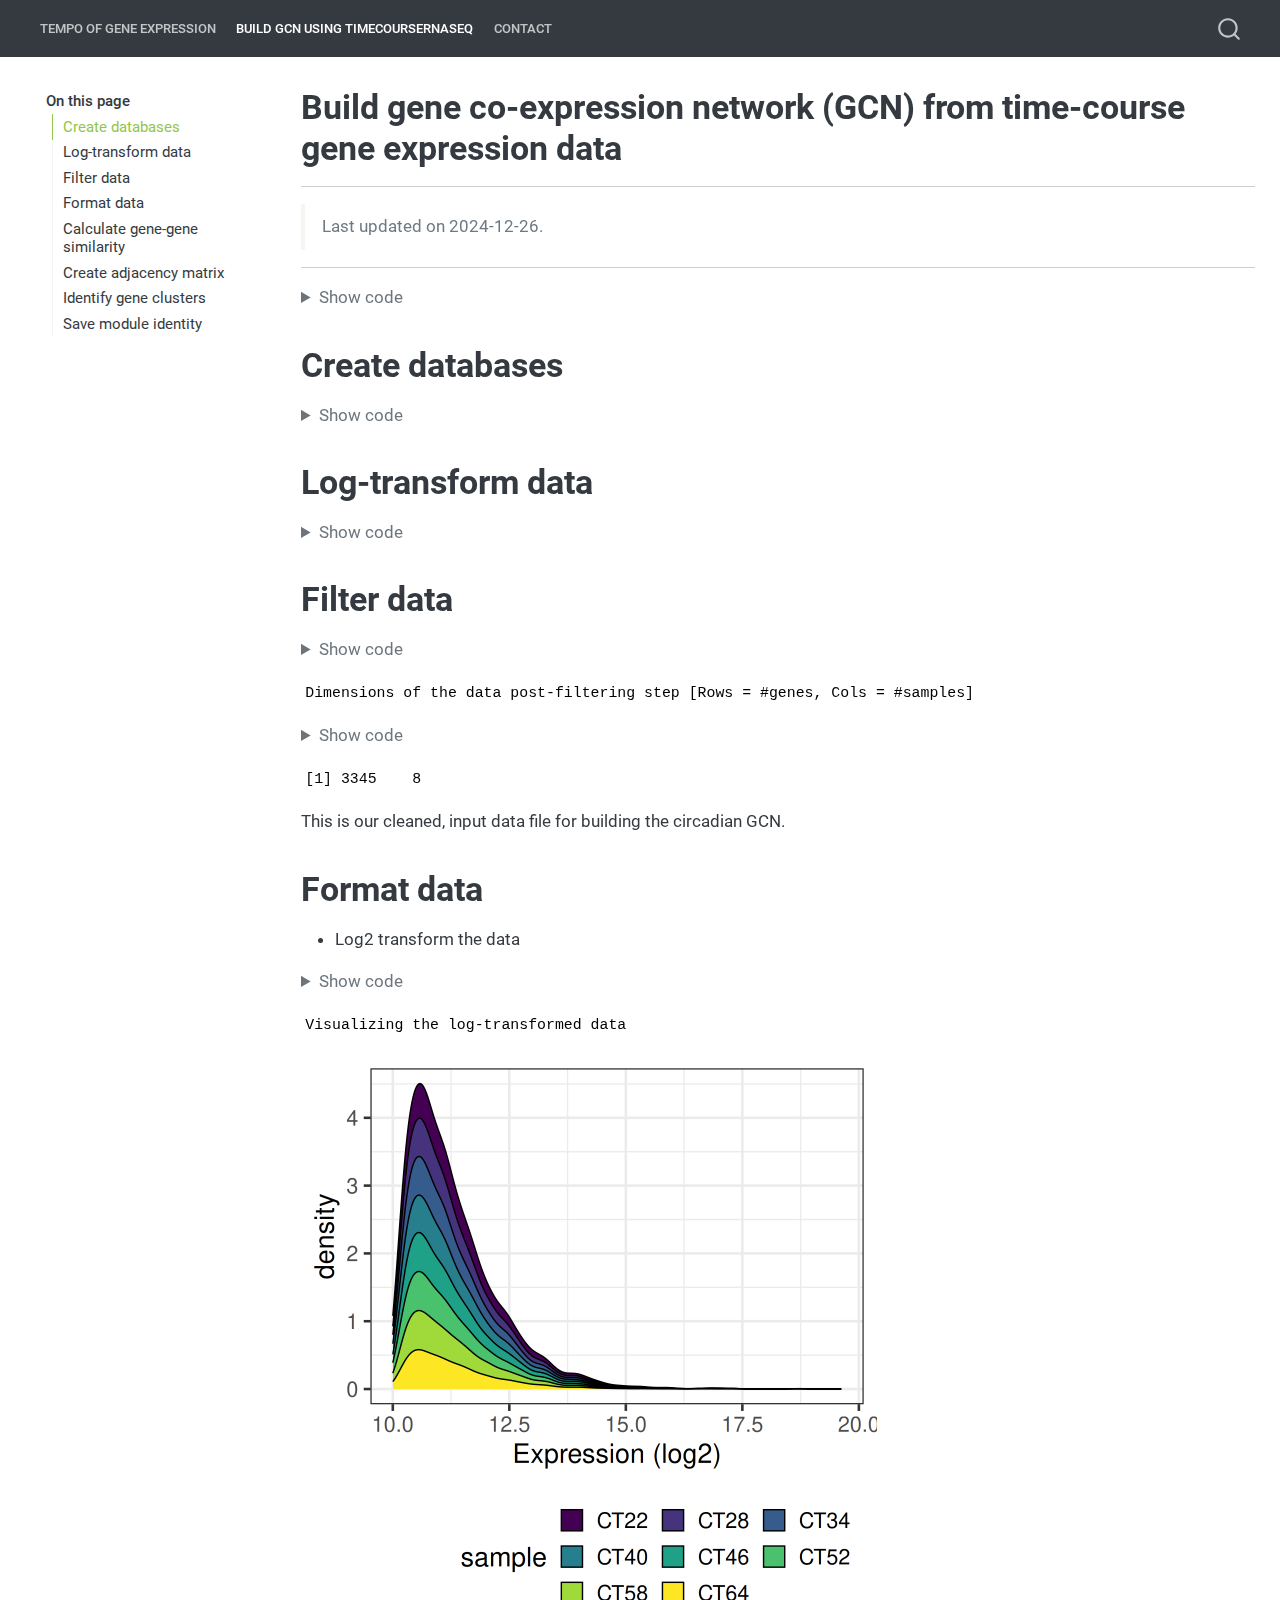
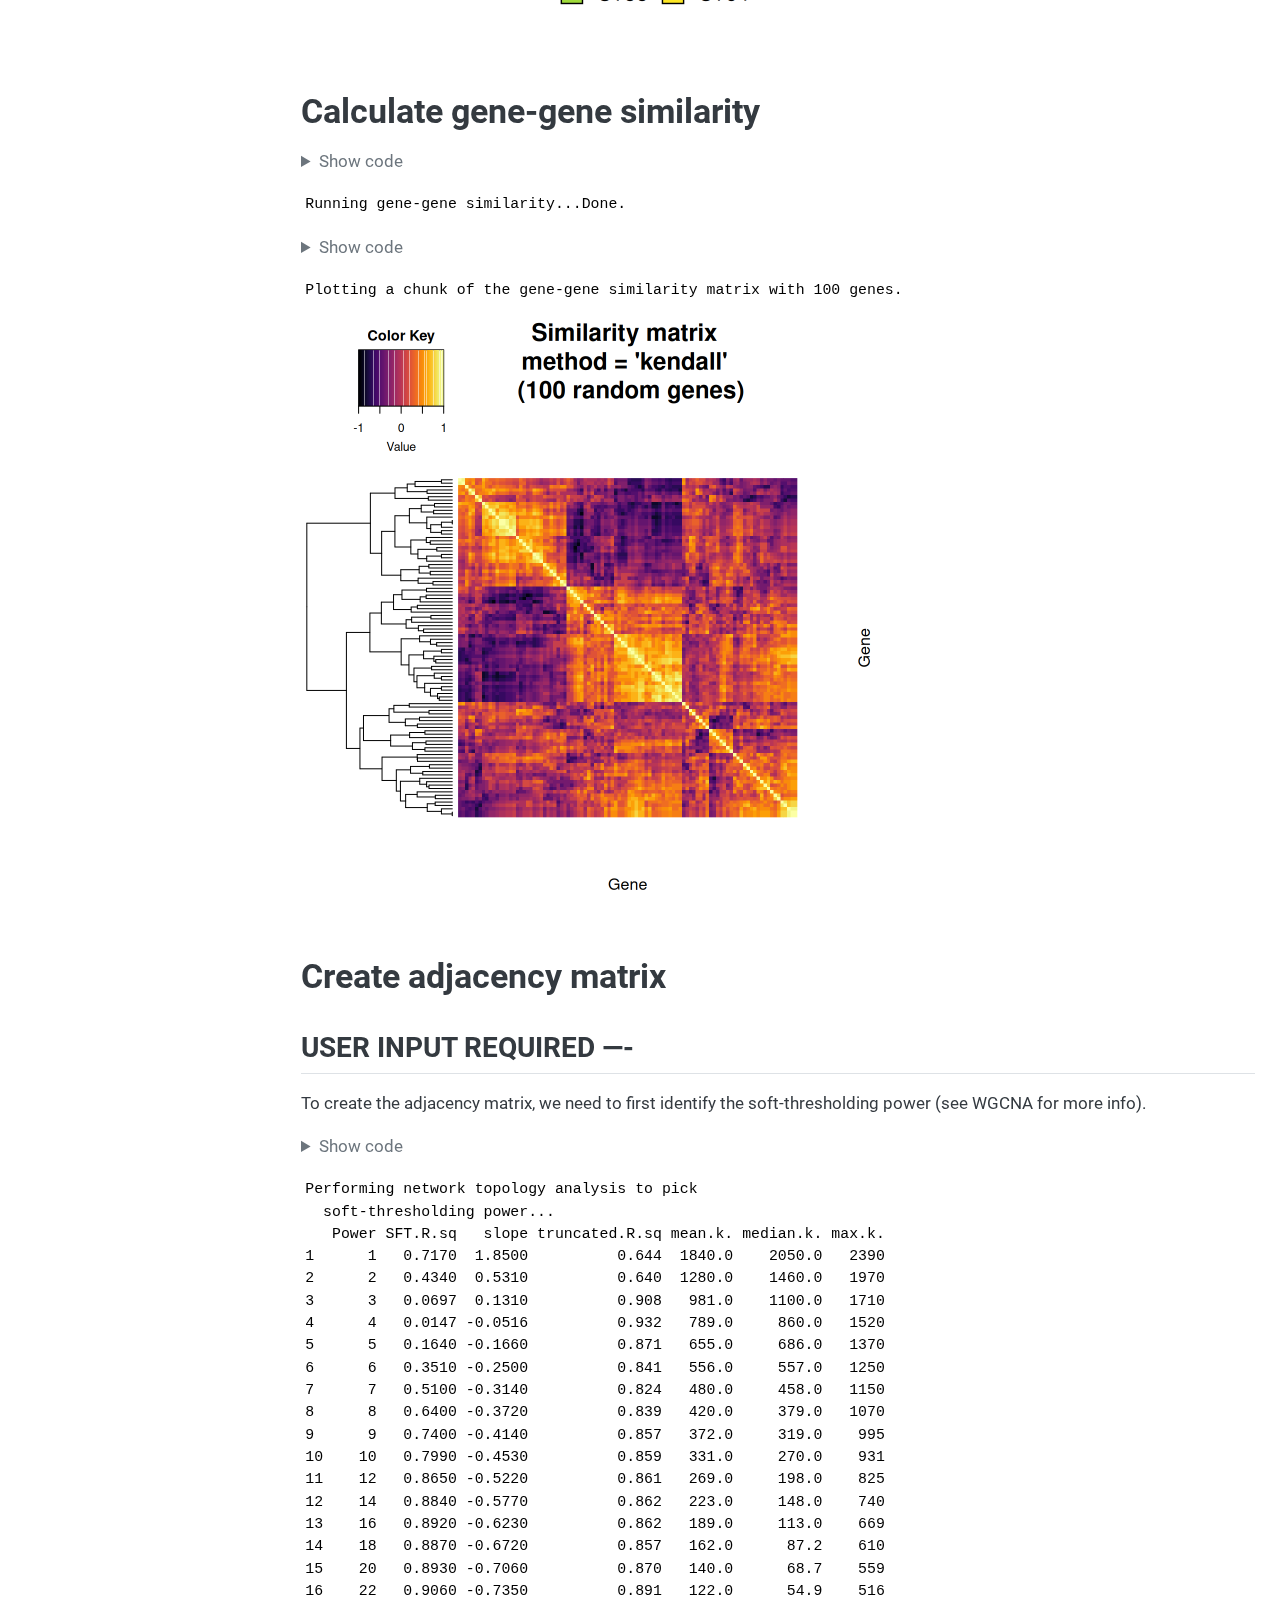
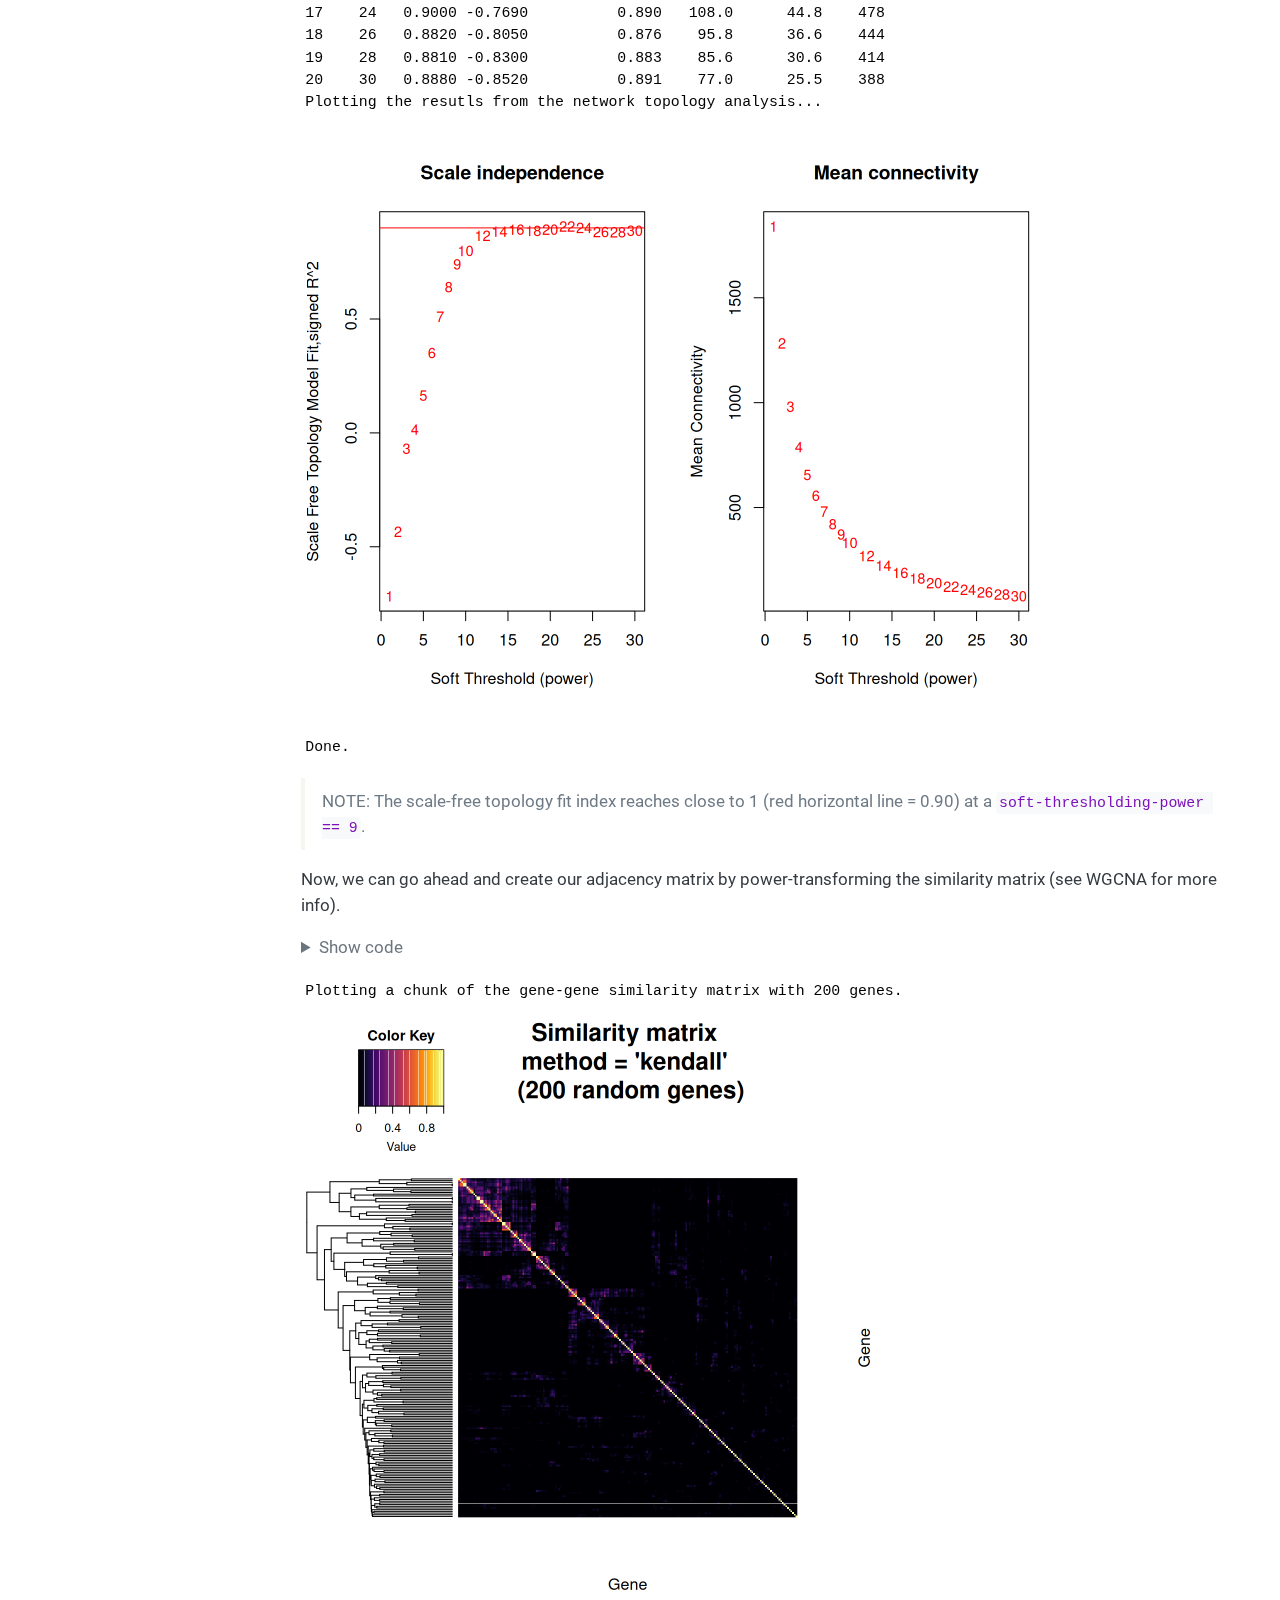
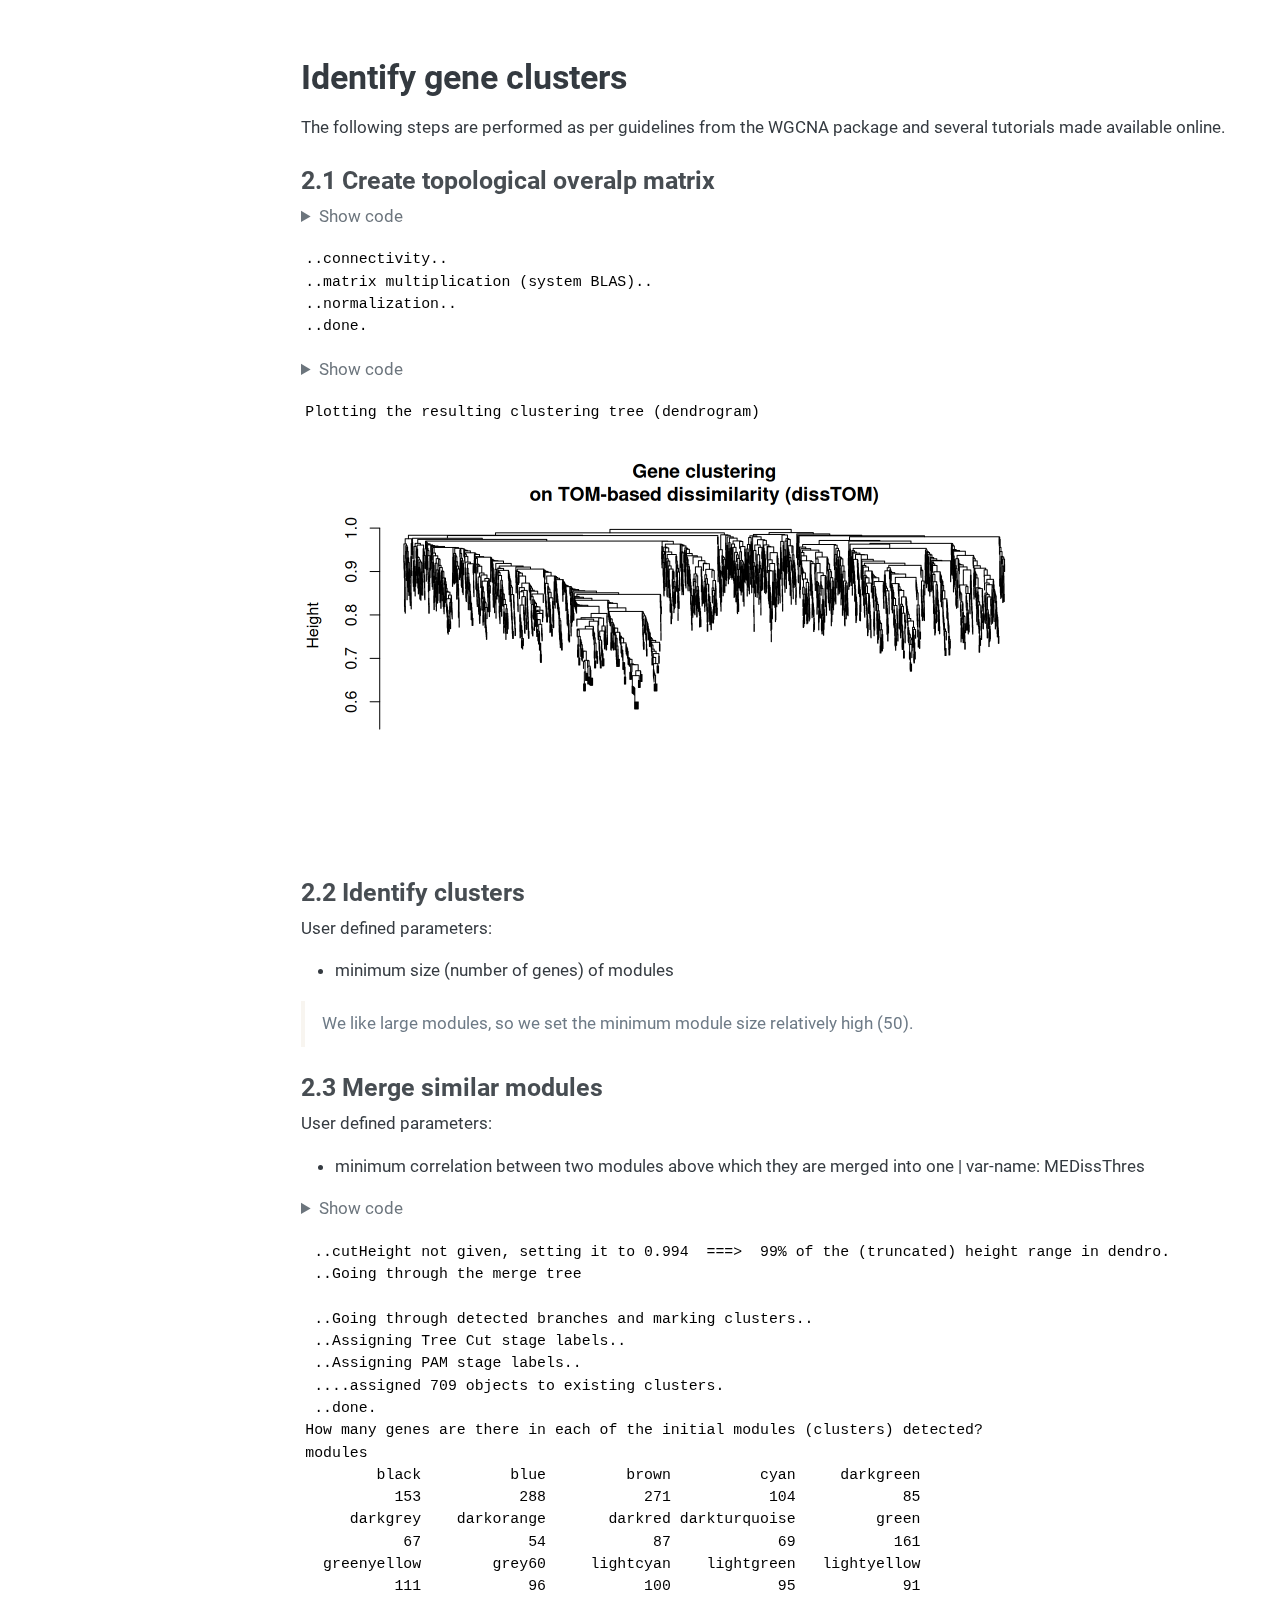
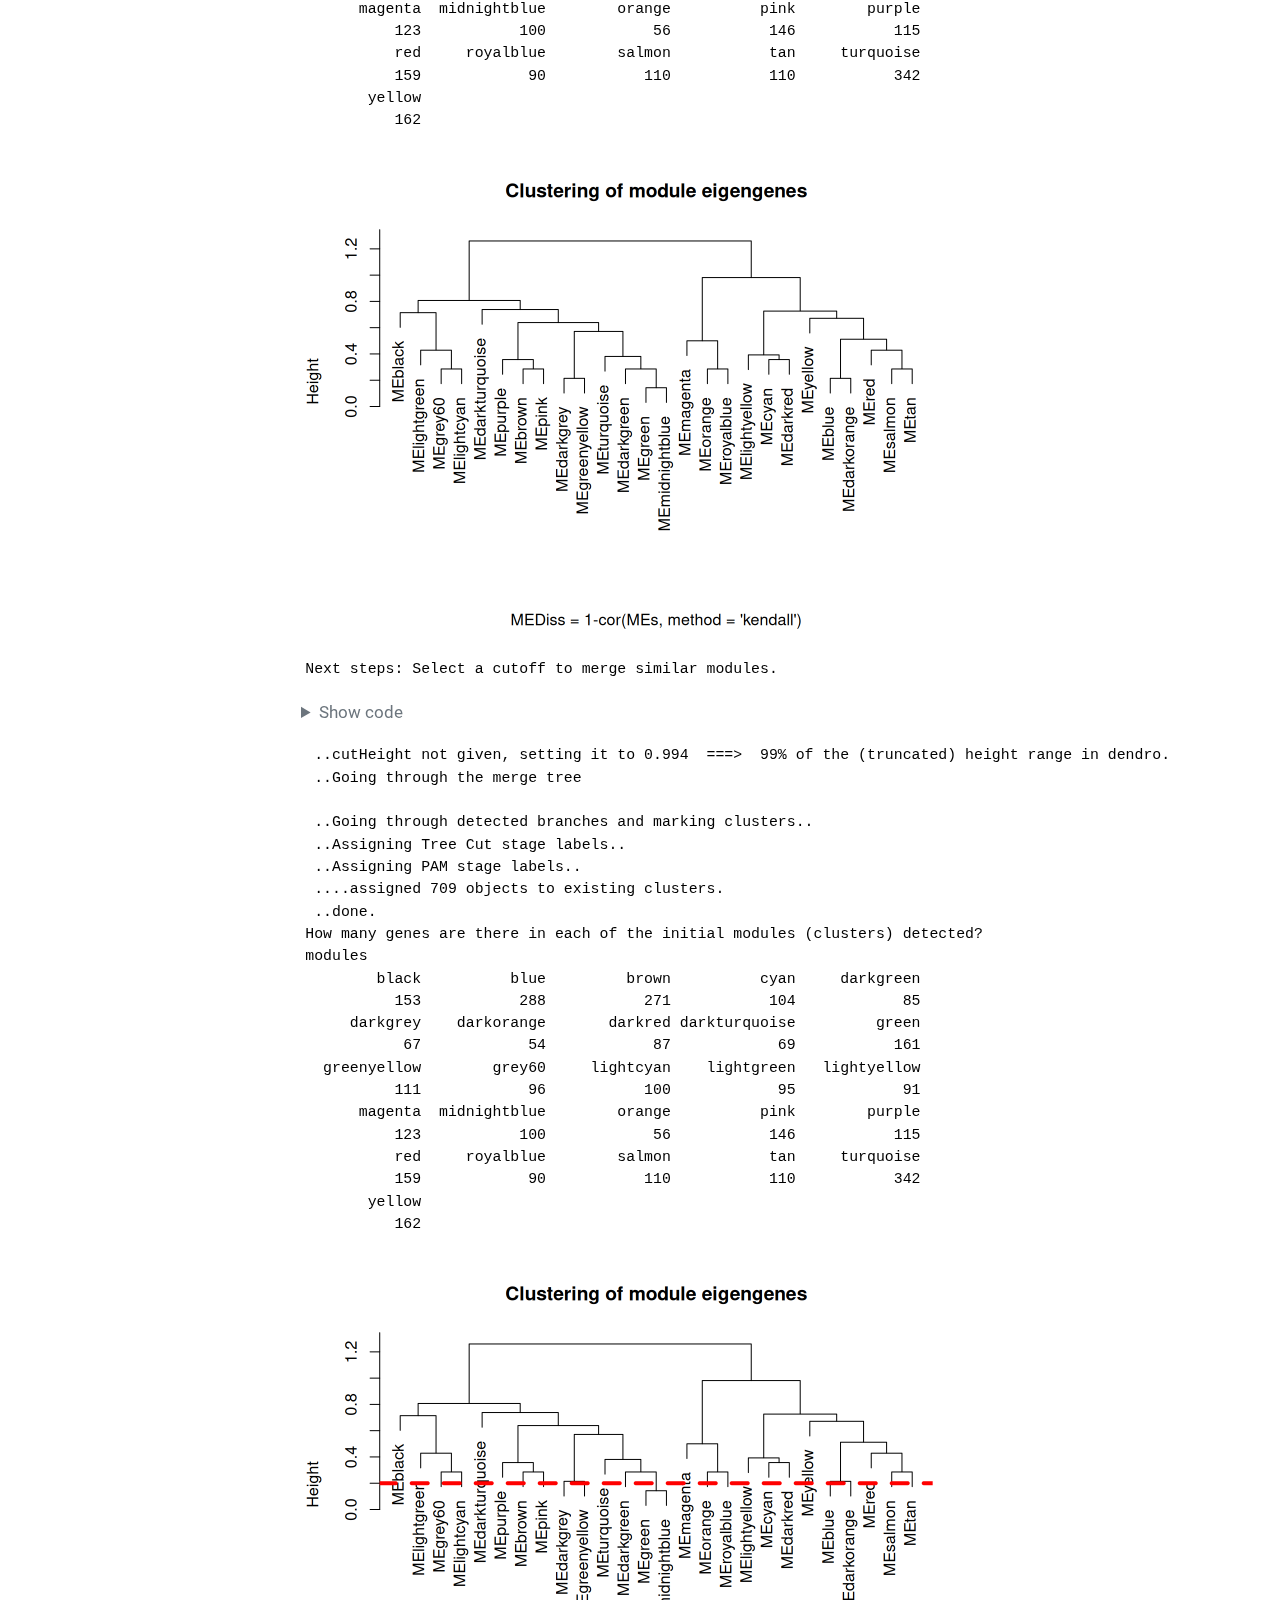
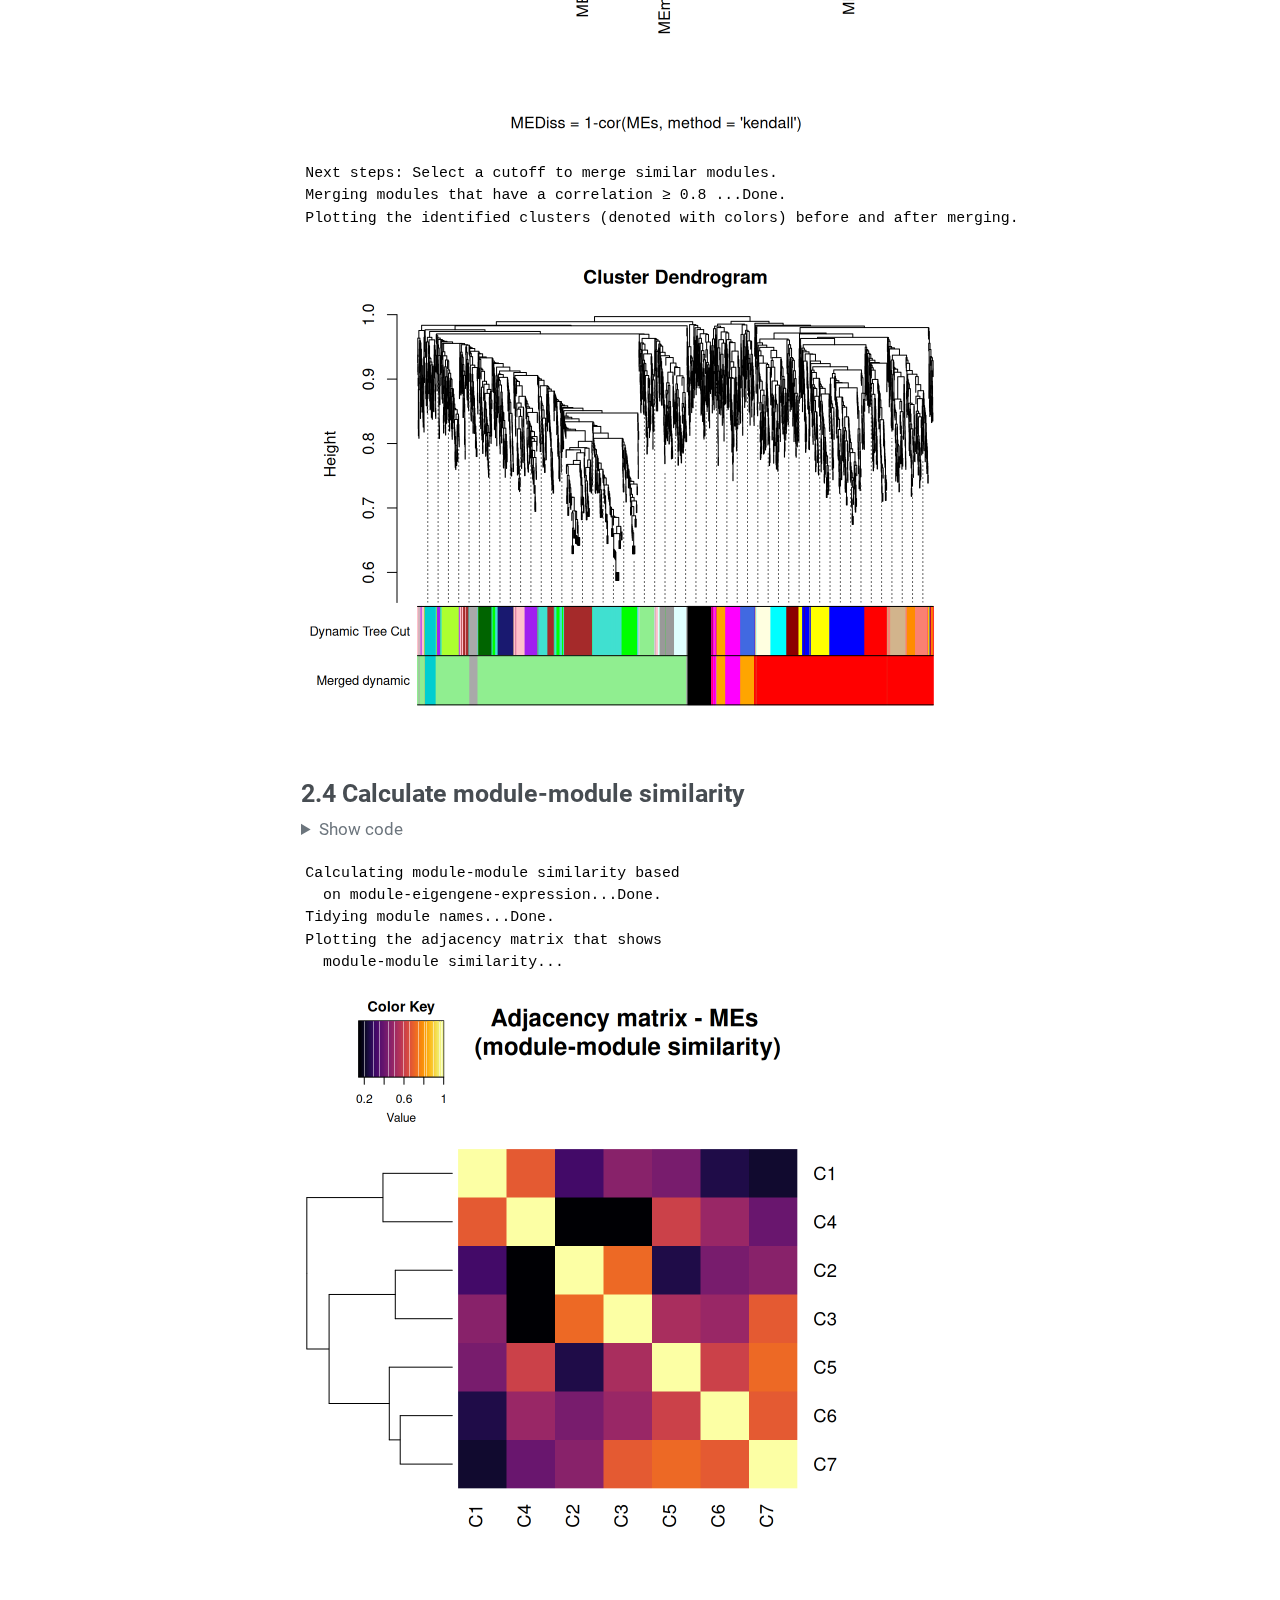
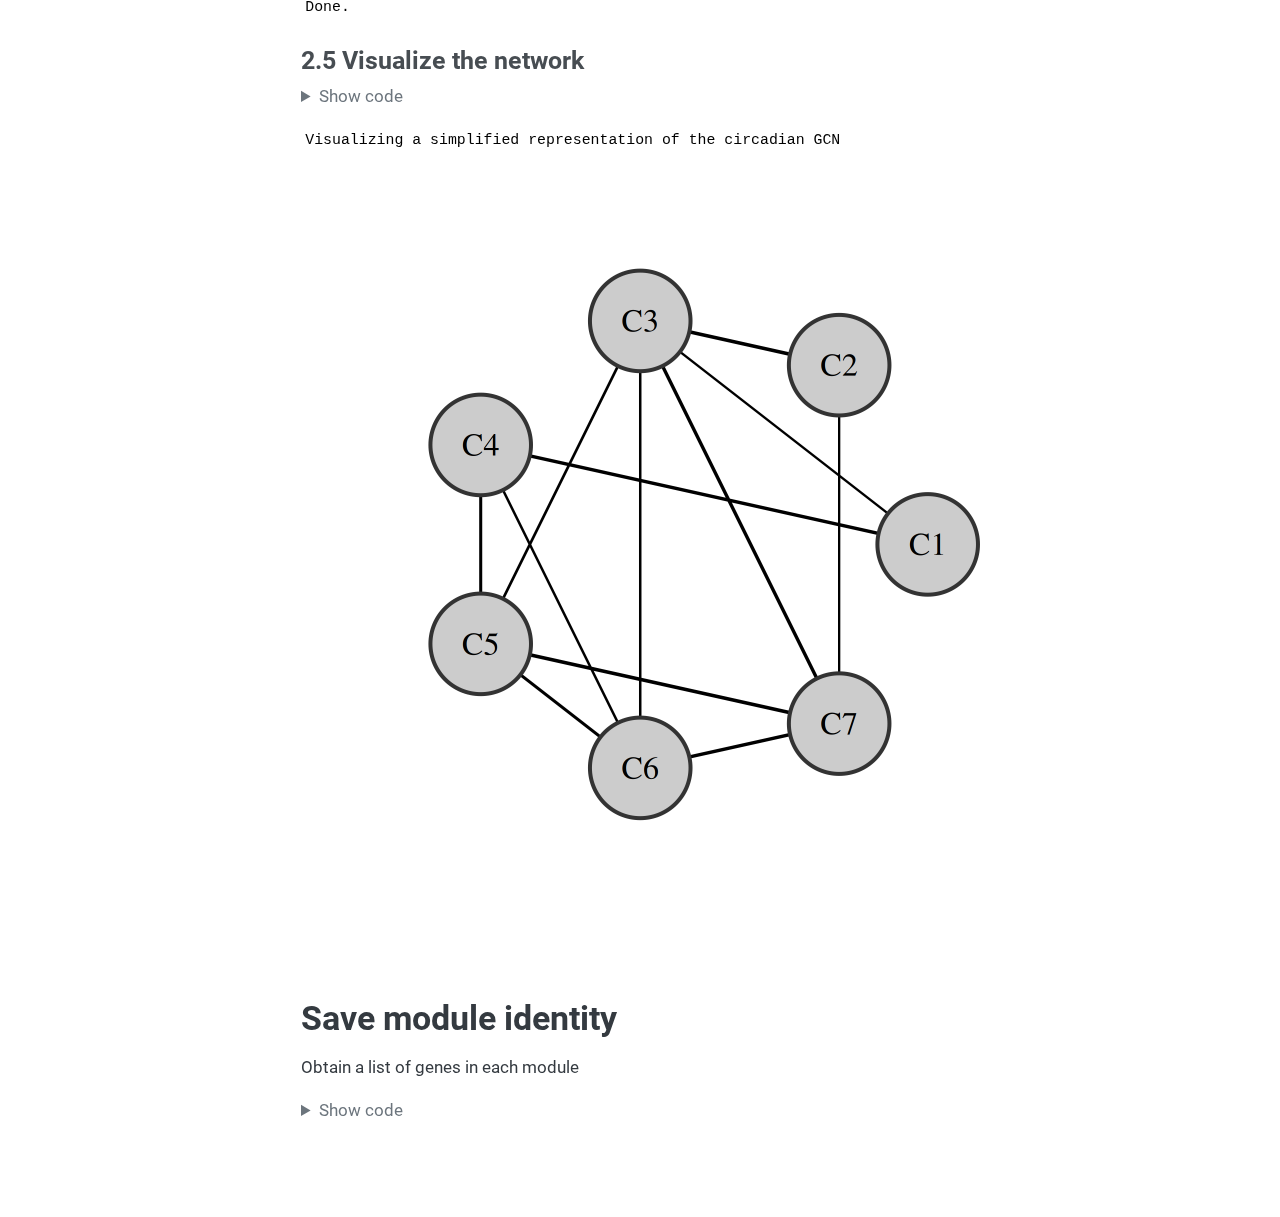
==== build_plot_gcn.html @ 75600098 "Built site for gh-pages" ====
<!DOCTYPE html>
<html xmlns="http://www.w3.org/1999/xhtml" lang="en" xml:lang="en"><head>

<meta charset="utf-8">
<meta name="generator" content="quarto-1.6.39">

<meta name="viewport" content="width=device-width, initial-scale=1.0, user-scalable=yes">


<title>Build gene co-expression network (GCN) from time-course gene expression data</title>
<style>
code{white-space: pre-wrap;}
span.smallcaps{font-variant: small-caps;}
div.columns{display: flex; gap: min(4vw, 1.5em);}
div.column{flex: auto; overflow-x: auto;}
div.hanging-indent{margin-left: 1.5em; text-indent: -1.5em;}
ul.task-list{list-style: none;}
ul.task-list li input[type="checkbox"] {
width: 0.8em;
margin: 0 0.8em 0.2em -1em;  vertical-align: middle;
}

pre > code.sourceCode { white-space: pre; position: relative; }
pre > code.sourceCode > span { line-height: 1.25; }
pre > code.sourceCode > span:empty { height: 1.2em; }
.sourceCode { overflow: visible; }
code.sourceCode > span { color: inherit; text-decoration: inherit; }
div.sourceCode { margin: 1em 0; }
pre.sourceCode { margin: 0; }
@media screen {
div.sourceCode { overflow: auto; }
}
@media print {
pre > code.sourceCode { white-space: pre-wrap; }
pre > code.sourceCode > span { display: inline-block; text-indent: -5em; padding-left: 5em; }
}
pre.numberSource code
{ counter-reset: source-line 0; }
pre.numberSource code > span
{ position: relative; left: -4em; counter-increment: source-line; }
pre.numberSource code > span > a:first-child::before
{ content: counter(source-line);
position: relative; left: -1em; text-align: right; vertical-align: baseline;
border: none; display: inline-block;
-webkit-touch-callout: none; -webkit-user-select: none;
-khtml-user-select: none; -moz-user-select: none;
-ms-user-select: none; user-select: none;
padding: 0 4px; width: 4em;
}
pre.numberSource { margin-left: 3em; padding-left: 4px; }
div.sourceCode
{ }
@media screen {
pre > code.sourceCode > span > a:first-child::before { text-decoration: underline; }
}
</style>


<script>const headroomChanged = new CustomEvent("quarto-hrChanged", {
  detail: {},
  bubbles: true,
  cancelable: false,
  composed: false,
});

const announceDismiss = () => {
  const annEl = window.document.getElementById("quarto-announcement");
  if (annEl) {
    annEl.remove();

    const annId = annEl.getAttribute("data-announcement-id");
    window.localStorage.setItem(`quarto-announce-${annId}`, "true");
  }
};

const announceRegister = () => {
  const annEl = window.document.getElementById("quarto-announcement");
  if (annEl) {
    const annId = annEl.getAttribute("data-announcement-id");
    const isDismissed =
      window.localStorage.getItem(`quarto-announce-${annId}`) || false;
    if (isDismissed) {
      announceDismiss();
      return;
    } else {
      annEl.classList.remove("hidden");
    }

    const actionEl = annEl.querySelector(".quarto-announcement-action");
    if (actionEl) {
      actionEl.addEventListener("click", function (e) {
        e.preventDefault();
        // Hide the bar immediately
        announceDismiss();
      });
    }
  }
};

window.document.addEventListener("DOMContentLoaded", function () {
  let init = false;

  announceRegister();

  // Manage the back to top button, if one is present.
  let lastScrollTop = window.pageYOffset || document.documentElement.scrollTop;
  const scrollDownBuffer = 5;
  const scrollUpBuffer = 35;
  const btn = document.getElementById("quarto-back-to-top");
  const hideBackToTop = () => {
    btn.style.display = "none";
  };
  const showBackToTop = () => {
    btn.style.display = "inline-block";
  };
  if (btn) {
    window.document.addEventListener(
      "scroll",
      function () {
        const currentScrollTop =
          window.pageYOffset || document.documentElement.scrollTop;

        // Shows and hides the button 'intelligently' as the user scrolls
        if (currentScrollTop - scrollDownBuffer > lastScrollTop) {
          hideBackToTop();
          lastScrollTop = currentScrollTop <= 0 ? 0 : currentScrollTop;
        } else if (currentScrollTop < lastScrollTop - scrollUpBuffer) {
          showBackToTop();
          lastScrollTop = currentScrollTop <= 0 ? 0 : currentScrollTop;
        }

        // Show the button at the bottom, hides it at the top
        if (currentScrollTop <= 0) {
          hideBackToTop();
        } else if (
          window.innerHeight + currentScrollTop >=
          document.body.offsetHeight
        ) {
          showBackToTop();
        }
      },
      false
    );
  }

  function throttle(func, wait) {
    var timeout;
    return function () {
      const context = this;
      const args = arguments;
      const later = function () {
        clearTimeout(timeout);
        timeout = null;
        func.apply(context, args);
      };

      if (!timeout) {
        timeout = setTimeout(later, wait);
      }
    };
  }

  function headerOffset() {
    // Set an offset if there is are fixed top navbar
    const headerEl = window.document.querySelector("header.fixed-top");
    if (headerEl) {
      return headerEl.clientHeight;
    } else {
      return 0;
    }
  }

  function footerOffset() {
    const footerEl = window.document.querySelector("footer.footer");
    if (footerEl) {
      return footerEl.clientHeight;
    } else {
      return 0;
    }
  }

  function dashboardOffset() {
    const dashboardNavEl = window.document.getElementById(
      "quarto-dashboard-header"
    );
    if (dashboardNavEl !== null) {
      return dashboardNavEl.clientHeight;
    } else {
      return 0;
    }
  }

  function updateDocumentOffsetWithoutAnimation() {
    updateDocumentOffset(false);
  }

  function updateDocumentOffset(animated) {
    // set body offset
    const topOffset = headerOffset();
    const bodyOffset = topOffset + footerOffset() + dashboardOffset();
    const bodyEl = window.document.body;
    bodyEl.setAttribute("data-bs-offset", topOffset);
    bodyEl.style.paddingTop = topOffset + "px";

    // deal with sidebar offsets
    const sidebars = window.document.querySelectorAll(
      ".sidebar, .headroom-target"
    );
    sidebars.forEach((sidebar) => {
      if (!animated) {
        sidebar.classList.add("notransition");
        // Remove the no transition class after the animation has time to complete
        setTimeout(function () {
          sidebar.classList.remove("notransition");
        }, 201);
      }

      if (window.Headroom && sidebar.classList.contains("sidebar-unpinned")) {
        sidebar.style.top = "0";
        sidebar.style.maxHeight = "100vh";
      } else {
        sidebar.style.top = topOffset + "px";
        sidebar.style.maxHeight = "calc(100vh - " + topOffset + "px)";
      }
    });

    // allow space for footer
    const mainContainer = window.document.querySelector(".quarto-container");
    if (mainContainer) {
      mainContainer.style.minHeight = "calc(100vh - " + bodyOffset + "px)";
    }

    // link offset
    let linkStyle = window.document.querySelector("#quarto-target-style");
    if (!linkStyle) {
      linkStyle = window.document.createElement("style");
      linkStyle.setAttribute("id", "quarto-target-style");
      window.document.head.appendChild(linkStyle);
    }
    while (linkStyle.firstChild) {
      linkStyle.removeChild(linkStyle.firstChild);
    }
    if (topOffset > 0) {
      linkStyle.appendChild(
        window.document.createTextNode(`
      section:target::before {
        content: "";
        display: block;
        height: ${topOffset}px;
        margin: -${topOffset}px 0 0;
      }`)
      );
    }
    if (init) {
      window.dispatchEvent(headroomChanged);
    }
    init = true;
  }

  // initialize headroom
  var header = window.document.querySelector("#quarto-header");
  if (header && window.Headroom) {
    const headroom = new window.Headroom(header, {
      tolerance: 5,
      onPin: function () {
        const sidebars = window.document.querySelectorAll(
          ".sidebar, .headroom-target"
        );
        sidebars.forEach((sidebar) => {
          sidebar.classList.remove("sidebar-unpinned");
        });
        updateDocumentOffset();
      },
      onUnpin: function () {
        const sidebars = window.document.querySelectorAll(
          ".sidebar, .headroom-target"
        );
        sidebars.forEach((sidebar) => {
          sidebar.classList.add("sidebar-unpinned");
        });
        updateDocumentOffset();
      },
    });
    headroom.init();

    let frozen = false;
    window.quartoToggleHeadroom = function () {
      if (frozen) {
        headroom.unfreeze();
        frozen = false;
      } else {
        headroom.freeze();
        frozen = true;
      }
    };
  }

  window.addEventListener(
    "hashchange",
    function (e) {
      if (
        getComputedStyle(document.documentElement).scrollBehavior !== "smooth"
      ) {
        window.scrollTo(0, window.pageYOffset - headerOffset());
      }
    },
    false
  );

  // Observe size changed for the header
  const headerEl = window.document.querySelector("header.fixed-top");
  if (headerEl && window.ResizeObserver) {
    const observer = new window.ResizeObserver(() => {
      setTimeout(updateDocumentOffsetWithoutAnimation, 0);
    });
    observer.observe(headerEl, {
      attributes: true,
      childList: true,
      characterData: true,
    });
  } else {
    window.addEventListener(
      "resize",
      throttle(updateDocumentOffsetWithoutAnimation, 50)
    );
  }
  setTimeout(updateDocumentOffsetWithoutAnimation, 250);

  // fixup index.html links if we aren't on the filesystem
  if (window.location.protocol !== "file:") {
    const links = window.document.querySelectorAll("a");
    for (let i = 0; i < links.length; i++) {
      if (links[i].href) {
        links[i].dataset.originalHref = links[i].href;
        links[i].href = links[i].href.replace(/\/index\.html/, "/");
      }
    }

    // Fixup any sharing links that require urls
    // Append url to any sharing urls
    const sharingLinks = window.document.querySelectorAll(
      "a.sidebar-tools-main-item, a.quarto-navigation-tool, a.quarto-navbar-tools, a.quarto-navbar-tools-item"
    );
    for (let i = 0; i < sharingLinks.length; i++) {
      const sharingLink = sharingLinks[i];
      const href = sharingLink.getAttribute("href");
      if (href) {
        sharingLink.setAttribute(
          "href",
          href.replace("|url|", window.location.href)
        );
      }
    }

    // Scroll the active navigation item into view, if necessary
    const navSidebar = window.document.querySelector("nav#quarto-sidebar");
    if (navSidebar) {
      // Find the active item
      const activeItem = navSidebar.querySelector("li.sidebar-item a.active");
      if (activeItem) {
        // Wait for the scroll height and height to resolve by observing size changes on the
        // nav element that is scrollable
        const resizeObserver = new ResizeObserver((_entries) => {
          // The bottom of the element
          const elBottom = activeItem.offsetTop;
          const viewBottom = navSidebar.scrollTop + navSidebar.clientHeight;

          // The element height and scroll height are the same, then we are still loading
          if (viewBottom !== navSidebar.scrollHeight) {
            // Determine if the item isn't visible and scroll to it
            if (elBottom >= viewBottom) {
              navSidebar.scrollTop = elBottom;
            }

            // stop observing now since we've completed the scroll
            resizeObserver.unobserve(navSidebar);
          }
        });
        resizeObserver.observe(navSidebar);
      }
    }
  }
});
</script>
<script>/*!
 * headroom.js v0.12.0 - Give your page some headroom. Hide your header until you need it
 * Copyright (c) 2020 Nick Williams - http://wicky.nillia.ms/headroom.js
 * License: MIT
 */

!function(t,n){"object"==typeof exports&&"undefined"!=typeof module?module.exports=n():"function"==typeof define&&define.amd?define(n):(t=t||self).Headroom=n()}(this,function(){"use strict";function t(){return"undefined"!=typeof window}function d(t){return function(t){return t&&t.document&&function(t){return 9===t.nodeType}(t.document)}(t)?function(t){var n=t.document,o=n.body,s=n.documentElement;return{scrollHeight:function(){return Math.max(o.scrollHeight,s.scrollHeight,o.offsetHeight,s.offsetHeight,o.clientHeight,s.clientHeight)},height:function(){return t.innerHeight||s.clientHeight||o.clientHeight},scrollY:function(){return void 0!==t.pageYOffset?t.pageYOffset:(s||o.parentNode||o).scrollTop}}}(t):function(t){return{scrollHeight:function(){return Math.max(t.scrollHeight,t.offsetHeight,t.clientHeight)},height:function(){return Math.max(t.offsetHeight,t.clientHeight)},scrollY:function(){return t.scrollTop}}}(t)}function n(t,s,e){var n,o=function(){var n=!1;try{var t={get passive(){n=!0}};window.addEventListener("test",t,t),window.removeEventListener("test",t,t)}catch(t){n=!1}return n}(),i=!1,r=d(t),l=r.scrollY(),a={};function c(){var t=Math.round(r.scrollY()),n=r.height(),o=r.scrollHeight();a.scrollY=t,a.lastScrollY=l,a.direction=l<t?"down":"up",a.distance=Math.abs(t-l),a.isOutOfBounds=t<0||o<t+n,a.top=t<=s.offset[a.direction],a.bottom=o<=t+n,a.toleranceExceeded=a.distance>s.tolerance[a.direction],e(a),l=t,i=!1}function h(){i||(i=!0,n=requestAnimationFrame(c))}var u=!!o&&{passive:!0,capture:!1};return t.addEventListener("scroll",h,u),c(),{destroy:function(){cancelAnimationFrame(n),t.removeEventListener("scroll",h,u)}}}function o(t){return t===Object(t)?t:{down:t,up:t}}function s(t,n){n=n||{},Object.assign(this,s.options,n),this.classes=Object.assign({},s.options.classes,n.classes),this.elem=t,this.tolerance=o(this.tolerance),this.offset=o(this.offset),this.initialised=!1,this.frozen=!1}return s.prototype={constructor:s,init:function(){return s.cutsTheMustard&&!this.initialised&&(this.addClass("initial"),this.initialised=!0,setTimeout(function(t){t.scrollTracker=n(t.scroller,{offset:t.offset,tolerance:t.tolerance},t.update.bind(t))},100,this)),this},destroy:function(){this.initialised=!1,Object.keys(this.classes).forEach(this.removeClass,this),this.scrollTracker.destroy()},unpin:function(){!this.hasClass("pinned")&&this.hasClass("unpinned")||(this.addClass("unpinned"),this.removeClass("pinned"),this.onUnpin&&this.onUnpin.call(this))},pin:function(){this.hasClass("unpinned")&&(this.addClass("pinned"),this.removeClass("unpinned"),this.onPin&&this.onPin.call(this))},freeze:function(){this.frozen=!0,this.addClass("frozen")},unfreeze:function(){this.frozen=!1,this.removeClass("frozen")},top:function(){this.hasClass("top")||(this.addClass("top"),this.removeClass("notTop"),this.onTop&&this.onTop.call(this))},notTop:function(){this.hasClass("notTop")||(this.addClass("notTop"),this.removeClass("top"),this.onNotTop&&this.onNotTop.call(this))},bottom:function(){this.hasClass("bottom")||(this.addClass("bottom"),this.removeClass("notBottom"),this.onBottom&&this.onBottom.call(this))},notBottom:function(){this.hasClass("notBottom")||(this.addClass("notBottom"),this.removeClass("bottom"),this.onNotBottom&&this.onNotBottom.call(this))},shouldUnpin:function(t){return"down"===t.direction&&!t.top&&t.toleranceExceeded},shouldPin:function(t){return"up"===t.direction&&t.toleranceExceeded||t.top},addClass:function(t){this.elem.classList.add.apply(this.elem.classList,this.classes[t].split(" "))},removeClass:function(t){this.elem.classList.remove.apply(this.elem.classList,this.classes[t].split(" "))},hasClass:function(t){return this.classes[t].split(" ").every(function(t){return this.classList.contains(t)},this.elem)},update:function(t){t.isOutOfBounds||!0!==this.frozen&&(t.top?this.top():this.notTop(),t.bottom?this.bottom():this.notBottom(),this.shouldUnpin(t)?this.unpin():this.shouldPin(t)&&this.pin())}},s.options={tolerance:{up:0,down:0},offset:0,scroller:t()?window:null,classes:{frozen:"headroom--frozen",pinned:"headroom--pinned",unpinned:"headroom--unpinned",top:"headroom--top",notTop:"headroom--not-top",bottom:"headroom--bottom",notBottom:"headroom--not-bottom",initial:"headroom"}},s.cutsTheMustard=!!(t()&&function(){}.bind&&"classList"in document.documentElement&&Object.assign&&Object.keys&&requestAnimationFrame),s});
</script>
<script>/*!
 * clipboard.js v2.0.11
 * https://clipboardjs.com/
 *
 * Licensed MIT © Zeno Rocha
 */
!function(t,e){"object"==typeof exports&&"object"==typeof module?module.exports=e():"function"==typeof define&&define.amd?define([],e):"object"==typeof exports?exports.ClipboardJS=e():t.ClipboardJS=e()}(this,function(){return n={686:function(t,e,n){"use strict";n.d(e,{default:function(){return b}});var e=n(279),i=n.n(e),e=n(370),u=n.n(e),e=n(817),r=n.n(e);function c(t){try{return document.execCommand(t)}catch(t){return}}var a=function(t){t=r()(t);return c("cut"),t};function o(t,e){var n,o,t=(n=t,o="rtl"===document.documentElement.getAttribute("dir"),(t=document.createElement("textarea")).style.fontSize="12pt",t.style.border="0",t.style.padding="0",t.style.margin="0",t.style.position="absolute",t.style[o?"right":"left"]="-9999px",o=window.pageYOffset||document.documentElement.scrollTop,t.style.top="".concat(o,"px"),t.setAttribute("readonly",""),t.value=n,t);return e.container.appendChild(t),e=r()(t),c("copy"),t.remove(),e}var f=function(t){var e=1<arguments.length&&void 0!==arguments[1]?arguments[1]:{container:document.body},n="";return"string"==typeof t?n=o(t,e):t instanceof HTMLInputElement&&!["text","search","url","tel","password"].includes(null==t?void 0:t.type)?n=o(t.value,e):(n=r()(t),c("copy")),n};function l(t){return(l="function"==typeof Symbol&&"symbol"==typeof Symbol.iterator?function(t){return typeof t}:function(t){return t&&"function"==typeof Symbol&&t.constructor===Symbol&&t!==Symbol.prototype?"symbol":typeof t})(t)}var s=function(){var t=0<arguments.length&&void 0!==arguments[0]?arguments[0]:{},e=t.action,n=void 0===e?"copy":e,o=t.container,e=t.target,t=t.text;if("copy"!==n&&"cut"!==n)throw new Error('Invalid "action" value, use either "copy" or "cut"');if(void 0!==e){if(!e||"object"!==l(e)||1!==e.nodeType)throw new Error('Invalid "target" value, use a valid Element');if("copy"===n&&e.hasAttribute("disabled"))throw new Error('Invalid "target" attribute. Please use "readonly" instead of "disabled" attribute');if("cut"===n&&(e.hasAttribute("readonly")||e.hasAttribute("disabled")))throw new Error('Invalid "target" attribute. You can\'t cut text from elements with "readonly" or "disabled" attributes')}return t?f(t,{container:o}):e?"cut"===n?a(e):f(e,{container:o}):void 0};function p(t){return(p="function"==typeof Symbol&&"symbol"==typeof Symbol.iterator?function(t){return typeof t}:function(t){return t&&"function"==typeof Symbol&&t.constructor===Symbol&&t!==Symbol.prototype?"symbol":typeof t})(t)}function d(t,e){for(var n=0;n<e.length;n++){var o=e[n];o.enumerable=o.enumerable||!1,o.configurable=!0,"value"in o&&(o.writable=!0),Object.defineProperty(t,o.key,o)}}function y(t,e){return(y=Object.setPrototypeOf||function(t,e){return t.__proto__=e,t})(t,e)}function h(n){var o=function(){if("undefined"==typeof Reflect||!Reflect.construct)return!1;if(Reflect.construct.sham)return!1;if("function"==typeof Proxy)return!0;try{return Date.prototype.toString.call(Reflect.construct(Date,[],function(){})),!0}catch(t){return!1}}();return function(){var t,e=v(n);return t=o?(t=v(this).constructor,Reflect.construct(e,arguments,t)):e.apply(this,arguments),e=this,!(t=t)||"object"!==p(t)&&"function"!=typeof t?function(t){if(void 0!==t)return t;throw new ReferenceError("this hasn't been initialised - super() hasn't been called")}(e):t}}function v(t){return(v=Object.setPrototypeOf?Object.getPrototypeOf:function(t){return t.__proto__||Object.getPrototypeOf(t)})(t)}function m(t,e){t="data-clipboard-".concat(t);if(e.hasAttribute(t))return e.getAttribute(t)}var b=function(){!function(t,e){if("function"!=typeof e&&null!==e)throw new TypeError("Super expression must either be null or a function");t.prototype=Object.create(e&&e.prototype,{constructor:{value:t,writable:!0,configurable:!0}}),e&&y(t,e)}(r,i());var t,e,n,o=h(r);function r(t,e){var n;return function(t){if(!(t instanceof r))throw new TypeError("Cannot call a class as a function")}(this),(n=o.call(this)).resolveOptions(e),n.listenClick(t),n}return t=r,n=[{key:"copy",value:function(t){var e=1<arguments.length&&void 0!==arguments[1]?arguments[1]:{container:document.body};return f(t,e)}},{key:"cut",value:function(t){return a(t)}},{key:"isSupported",value:function(){var t=0<arguments.length&&void 0!==arguments[0]?arguments[0]:["copy","cut"],t="string"==typeof t?[t]:t,e=!!document.queryCommandSupported;return t.forEach(function(t){e=e&&!!document.queryCommandSupported(t)}),e}}],(e=[{key:"resolveOptions",value:function(){var t=0<arguments.length&&void 0!==arguments[0]?arguments[0]:{};this.action="function"==typeof t.action?t.action:this.defaultAction,this.target="function"==typeof t.target?t.target:this.defaultTarget,this.text="function"==typeof t.text?t.text:this.defaultText,this.container="object"===p(t.container)?t.container:document.body}},{key:"listenClick",value:function(t){var e=this;this.listener=u()(t,"click",function(t){return e.onClick(t)})}},{key:"onClick",value:function(t){var e=t.delegateTarget||t.currentTarget,n=this.action(e)||"copy",t=s({action:n,container:this.container,target:this.target(e),text:this.text(e)});this.emit(t?"success":"error",{action:n,text:t,trigger:e,clearSelection:function(){e&&e.focus(),window.getSelection().removeAllRanges()}})}},{key:"defaultAction",value:function(t){return m("action",t)}},{key:"defaultTarget",value:function(t){t=m("target",t);if(t)return document.querySelector(t)}},{key:"defaultText",value:function(t){return m("text",t)}},{key:"destroy",value:function(){this.listener.destroy()}}])&&d(t.prototype,e),n&&d(t,n),r}()},828:function(t){var e;"undefined"==typeof Element||Element.prototype.matches||((e=Element.prototype).matches=e.matchesSelector||e.mozMatchesSelector||e.msMatchesSelector||e.oMatchesSelector||e.webkitMatchesSelector),t.exports=function(t,e){for(;t&&9!==t.nodeType;){if("function"==typeof t.matches&&t.matches(e))return t;t=t.parentNode}}},438:function(t,e,n){var u=n(828);function i(t,e,n,o,r){var i=function(e,n,t,o){return function(t){t.delegateTarget=u(t.target,n),t.delegateTarget&&o.call(e,t)}}.apply(this,arguments);return t.addEventListener(n,i,r),{destroy:function(){t.removeEventListener(n,i,r)}}}t.exports=function(t,e,n,o,r){return"function"==typeof t.addEventListener?i.apply(null,arguments):"function"==typeof n?i.bind(null,document).apply(null,arguments):("string"==typeof t&&(t=document.querySelectorAll(t)),Array.prototype.map.call(t,function(t){return i(t,e,n,o,r)}))}},879:function(t,n){n.node=function(t){return void 0!==t&&t instanceof HTMLElement&&1===t.nodeType},n.nodeList=function(t){var e=Object.prototype.toString.call(t);return void 0!==t&&("[object NodeList]"===e||"[object HTMLCollection]"===e)&&"length"in t&&(0===t.length||n.node(t[0]))},n.string=function(t){return"string"==typeof t||t instanceof String},n.fn=function(t){return"[object Function]"===Object.prototype.toString.call(t)}},370:function(t,e,n){var f=n(879),l=n(438);t.exports=function(t,e,n){if(!t&&!e&&!n)throw new Error("Missing required arguments");if(!f.string(e))throw new TypeError("Second argument must be a String");if(!f.fn(n))throw new TypeError("Third argument must be a Function");if(f.node(t))return c=e,a=n,(u=t).addEventListener(c,a),{destroy:function(){u.removeEventListener(c,a)}};if(f.nodeList(t))return o=t,r=e,i=n,Array.prototype.forEach.call(o,function(t){t.addEventListener(r,i)}),{destroy:function(){Array.prototype.forEach.call(o,function(t){t.removeEventListener(r,i)})}};if(f.string(t))return t=t,e=e,n=n,l(document.body,t,e,n);throw new TypeError("First argument must be a String, HTMLElement, HTMLCollection, or NodeList");var o,r,i,u,c,a}},817:function(t){t.exports=function(t){var e,n="SELECT"===t.nodeName?(t.focus(),t.value):"INPUT"===t.nodeName||"TEXTAREA"===t.nodeName?((e=t.hasAttribute("readonly"))||t.setAttribute("readonly",""),t.select(),t.setSelectionRange(0,t.value.length),e||t.removeAttribute("readonly"),t.value):(t.hasAttribute("contenteditable")&&t.focus(),n=window.getSelection(),(e=document.createRange()).selectNodeContents(t),n.removeAllRanges(),n.addRange(e),n.toString());return n}},279:function(t){function e(){}e.prototype={on:function(t,e,n){var o=this.e||(this.e={});return(o[t]||(o[t]=[])).push({fn:e,ctx:n}),this},once:function(t,e,n){var o=this;function r(){o.off(t,r),e.apply(n,arguments)}return r._=e,this.on(t,r,n)},emit:function(t){for(var e=[].slice.call(arguments,1),n=((this.e||(this.e={}))[t]||[]).slice(),o=0,r=n.length;o<r;o++)n[o].fn.apply(n[o].ctx,e);return this},off:function(t,e){var n=this.e||(this.e={}),o=n[t],r=[];if(o&&e)for(var i=0,u=o.length;i<u;i++)o[i].fn!==e&&o[i].fn._!==e&&r.push(o[i]);return r.length?n[t]=r:delete n[t],this}},t.exports=e,t.exports.TinyEmitter=e}},r={},o.n=function(t){var e=t&&t.__esModule?function(){return t.default}:function(){return t};return o.d(e,{a:e}),e},o.d=function(t,e){for(var n in e)o.o(e,n)&&!o.o(t,n)&&Object.defineProperty(t,n,{enumerable:!0,get:e[n]})},o.o=function(t,e){return Object.prototype.hasOwnProperty.call(t,e)},o(686).default;function o(t){if(r[t])return r[t].exports;var e=r[t]={exports:{}};return n[t](e,e.exports,o),e.exports}var n,r});</script>
<script>/*! @algolia/autocomplete-js 1.11.1 | MIT License | © Algolia, Inc. and contributors | https://github.com/algolia/autocomplete */
!function(e,t){"object"==typeof exports&&"undefined"!=typeof module?t(exports):"function"==typeof define&&define.amd?define(["exports"],t):t((e="undefined"!=typeof globalThis?globalThis:e||self)["@algolia/autocomplete-js"]={})}(this,(function(e){"use strict";function t(e,t){var n=Object.keys(e);if(Object.getOwnPropertySymbols){var r=Object.getOwnPropertySymbols(e);t&&(r=r.filter((function(t){return Object.getOwnPropertyDescriptor(e,t).enumerable}))),n.push.apply(n,r)}return n}function n(e){for(var n=1;n<arguments.length;n++){var r=null!=arguments[n]?arguments[n]:{};n%2?t(Object(r),!0).forEach((function(t){o(e,t,r[t])})):Object.getOwnPropertyDescriptors?Object.defineProperties(e,Object.getOwnPropertyDescriptors(r)):t(Object(r)).forEach((function(t){Object.defineProperty(e,t,Object.getOwnPropertyDescriptor(r,t))}))}return e}function r(e){return r="function"==typeof Symbol&&"symbol"==typeof Symbol.iterator?function(e){return typeof e}:function(e){return e&&"function"==typeof Symbol&&e.constructor===Symbol&&e!==Symbol.prototype?"symbol":typeof e},r(e)}function o(e,t,n){return(t=function(e){var t=function(e,t){if("object"!=typeof e||null===e)return e;var n=e[Symbol.toPrimitive];if(void 0!==n){var r=n.call(e,t||"default");if("object"!=typeof r)return r;throw new TypeError("@@toPrimitive must return a primitive value.")}return("string"===t?String:Number)(e)}(e,"string");return"symbol"==typeof t?t:String(t)}(t))in e?Object.defineProperty(e,t,{value:n,enumerable:!0,configurable:!0,writable:!0}):e[t]=n,e}function i(){return i=Object.assign?Object.assign.bind():function(e){for(var t=1;t<arguments.length;t++){var n=arguments[t];for(var r in n)Object.prototype.hasOwnProperty.call(n,r)&&(e[r]=n[r])}return e},i.apply(this,arguments)}function u(e,t){if(null==e)return{};var n,r,o=function(e,t){if(null==e)return{};var n,r,o={},i=Object.keys(e);for(r=0;r<i.length;r++)n=i[r],t.indexOf(n)>=0||(o[n]=e[n]);return o}(e,t);if(Object.getOwnPropertySymbols){var i=Object.getOwnPropertySymbols(e);for(r=0;r<i.length;r++)n=i[r],t.indexOf(n)>=0||Object.prototype.propertyIsEnumerable.call(e,n)&&(o[n]=e[n])}return o}function a(e,t){return function(e){if(Array.isArray(e))return e}(e)||function(e,t){var n=null==e?null:"undefined"!=typeof Symbol&&e[Symbol.iterator]||e["@@iterator"];if(null!=n){var r,o,i,u,a=[],l=!0,c=!1;try{if(i=(n=n.call(e)).next,0===t){if(Object(n)!==n)return;l=!1}else for(;!(l=(r=i.call(n)).done)&&(a.push(r.value),a.length!==t);l=!0);}catch(e){c=!0,o=e}finally{try{if(!l&&null!=n.return&&(u=n.return(),Object(u)!==u))return}finally{if(c)throw o}}return a}}(e,t)||c(e,t)||function(){throw new TypeError("Invalid attempt to destructure non-iterable instance.\nIn order to be iterable, non-array objects must have a [Symbol.iterator]() method.")}()}function l(e){return function(e){if(Array.isArray(e))return s(e)}(e)||function(e){if("undefined"!=typeof Symbol&&null!=e[Symbol.iterator]||null!=e["@@iterator"])return Array.from(e)}(e)||c(e)||function(){throw new TypeError("Invalid attempt to spread non-iterable instance.\nIn order to be iterable, non-array objects must have a [Symbol.iterator]() method.")}()}function c(e,t){if(e){if("string"==typeof e)return s(e,t);var n=Object.prototype.toString.call(e).slice(8,-1);return"Object"===n&&e.constructor&&(n=e.constructor.name),"Map"===n||"Set"===n?Array.from(e):"Arguments"===n||/^(?:Ui|I)nt(?:8|16|32)(?:Clamped)?Array$/.test(n)?s(e,t):void 0}}function s(e,t){(null==t||t>e.length)&&(t=e.length);for(var n=0,r=new Array(t);n<t;n++)r[n]=e[n];return r}function f(e){return{current:e}}function p(e,t){var n=void 0;return function(){for(var r=arguments.length,o=new Array(r),i=0;i<r;i++)o[i]=arguments[i];n&&clearTimeout(n),n=setTimeout((function(){return e.apply(void 0,o)}),t)}}function m(e){return e.reduce((function(e,t){return e.concat(t)}),[])}var v=0;function d(){return"autocomplete-".concat(v++)}function y(e,t){return t.reduce((function(e,t){return e&&e[t]}),e)}function b(e){return 0===e.collections.length?0:e.collections.reduce((function(e,t){return e+t.items.length}),0)}function g(e){return e!==Object(e)}function h(e,t){if(e===t)return!0;if(g(e)||g(t)||"function"==typeof e||"function"==typeof t)return e===t;if(Object.keys(e).length!==Object.keys(t).length)return!1;for(var n=0,r=Object.keys(e);n<r.length;n++){var o=r[n];if(!(o in t))return!1;if(!h(e[o],t[o]))return!1}return!0}var O=function(){};var _="1.11.1",S=[{segment:"autocomplete-core",version:_}];function j(e){var t=e.item,n=e.items,r=void 0===n?[]:n;return{index:t.__autocomplete_indexName,items:[t],positions:[1+r.findIndex((function(e){return e.objectID===t.objectID}))],queryID:t.__autocomplete_queryID,algoliaSource:["autocomplete"]}}function P(e,t){return function(e){if(Array.isArray(e))return e}(e)||function(e,t){var n=null==e?null:"undefined"!=typeof Symbol&&e[Symbol.iterator]||e["@@iterator"];if(null!=n){var r,o,i,u,a=[],l=!0,c=!1;try{if(i=(n=n.call(e)).next,0===t){if(Object(n)!==n)return;l=!1}else for(;!(l=(r=i.call(n)).done)&&(a.push(r.value),a.length!==t);l=!0);}catch(e){c=!0,o=e}finally{try{if(!l&&null!=n.return&&(u=n.return(),Object(u)!==u))return}finally{if(c)throw o}}return a}}(e,t)||function(e,t){if(!e)return;if("string"==typeof e)return w(e,t);var n=Object.prototype.toString.call(e).slice(8,-1);"Object"===n&&e.constructor&&(n=e.constructor.name);if("Map"===n||"Set"===n)return Array.from(e);if("Arguments"===n||/^(?:Ui|I)nt(?:8|16|32)(?:Clamped)?Array$/.test(n))return w(e,t)}(e,t)||function(){throw new TypeError("Invalid attempt to destructure non-iterable instance.\nIn order to be iterable, non-array objects must have a [Symbol.iterator]() method.")}()}function w(e,t){(null==t||t>e.length)&&(t=e.length);for(var n=0,r=new Array(t);n<t;n++)r[n]=e[n];return r}var I=["items"],A=["items"];function E(e){return E="function"==typeof Symbol&&"symbol"==typeof Symbol.iterator?function(e){return typeof e}:function(e){return e&&"function"==typeof Symbol&&e.constructor===Symbol&&e!==Symbol.prototype?"symbol":typeof e},E(e)}function D(e){return function(e){if(Array.isArray(e))return C(e)}(e)||function(e){if("undefined"!=typeof Symbol&&null!=e[Symbol.iterator]||null!=e["@@iterator"])return Array.from(e)}(e)||function(e,t){if(!e)return;if("string"==typeof e)return C(e,t);var n=Object.prototype.toString.call(e).slice(8,-1);"Object"===n&&e.constructor&&(n=e.constructor.name);if("Map"===n||"Set"===n)return Array.from(e);if("Arguments"===n||/^(?:Ui|I)nt(?:8|16|32)(?:Clamped)?Array$/.test(n))return C(e,t)}(e)||function(){throw new TypeError("Invalid attempt to spread non-iterable instance.\nIn order to be iterable, non-array objects must have a [Symbol.iterator]() method.")}()}function C(e,t){(null==t||t>e.length)&&(t=e.length);for(var n=0,r=new Array(t);n<t;n++)r[n]=e[n];return r}function k(e,t){if(null==e)return{};var n,r,o=function(e,t){if(null==e)return{};var n,r,o={},i=Object.keys(e);for(r=0;r<i.length;r++)n=i[r],t.indexOf(n)>=0||(o[n]=e[n]);return o}(e,t);if(Object.getOwnPropertySymbols){var i=Object.getOwnPropertySymbols(e);for(r=0;r<i.length;r++)n=i[r],t.indexOf(n)>=0||Object.prototype.propertyIsEnumerable.call(e,n)&&(o[n]=e[n])}return o}function x(e,t){var n=Object.keys(e);if(Object.getOwnPropertySymbols){var r=Object.getOwnPropertySymbols(e);t&&(r=r.filter((function(t){return Object.getOwnPropertyDescriptor(e,t).enumerable}))),n.push.apply(n,r)}return n}function N(e){for(var t=1;t<arguments.length;t++){var n=null!=arguments[t]?arguments[t]:{};t%2?x(Object(n),!0).forEach((function(t){T(e,t,n[t])})):Object.getOwnPropertyDescriptors?Object.defineProperties(e,Object.getOwnPropertyDescriptors(n)):x(Object(n)).forEach((function(t){Object.defineProperty(e,t,Object.getOwnPropertyDescriptor(n,t))}))}return e}function T(e,t,n){return(t=function(e){var t=function(e,t){if("object"!==E(e)||null===e)return e;var n=e[Symbol.toPrimitive];if(void 0!==n){var r=n.call(e,t||"default");if("object"!==E(r))return r;throw new TypeError("@@toPrimitive must return a primitive value.")}return("string"===t?String:Number)(e)}(e,"string");return"symbol"===E(t)?t:String(t)}(t))in e?Object.defineProperty(e,t,{value:n,enumerable:!0,configurable:!0,writable:!0}):e[t]=n,e}function q(e){for(var t=arguments.length>1&&void 0!==arguments[1]?arguments[1]:20,n=[],r=0;r<e.objectIDs.length;r+=t)n.push(N(N({},e),{},{objectIDs:e.objectIDs.slice(r,r+t)}));return n}function B(e){return e.map((function(e){var t=e.items,n=k(e,I);return N(N({},n),{},{objectIDs:(null==t?void 0:t.map((function(e){return e.objectID})))||n.objectIDs})}))}function R(e){var t,n,r,o=(t=P((e.version||"").split(".").map(Number),2),n=t[0],r=t[1],n>=3||2===n&&r>=4||1===n&&r>=10);function i(t,n,r){if(o&&void 0!==r){var i=r[0].__autocomplete_algoliaCredentials,u={"X-Algolia-Application-Id":i.appId,"X-Algolia-API-Key":i.apiKey};e.apply(void 0,[t].concat(D(n),[{headers:u}]))}else e.apply(void 0,[t].concat(D(n)))}return{init:function(t,n){e("init",{appId:t,apiKey:n})},setUserToken:function(t){e("setUserToken",t)},clickedObjectIDsAfterSearch:function(){for(var e=arguments.length,t=new Array(e),n=0;n<e;n++)t[n]=arguments[n];t.length>0&&i("clickedObjectIDsAfterSearch",B(t),t[0].items)},clickedObjectIDs:function(){for(var e=arguments.length,t=new Array(e),n=0;n<e;n++)t[n]=arguments[n];t.length>0&&i("clickedObjectIDs",B(t),t[0].items)},clickedFilters:function(){for(var t=arguments.length,n=new Array(t),r=0;r<t;r++)n[r]=arguments[r];n.length>0&&e.apply(void 0,["clickedFilters"].concat(n))},convertedObjectIDsAfterSearch:function(){for(var e=arguments.length,t=new Array(e),n=0;n<e;n++)t[n]=arguments[n];t.length>0&&i("convertedObjectIDsAfterSearch",B(t),t[0].items)},convertedObjectIDs:function(){for(var e=arguments.length,t=new Array(e),n=0;n<e;n++)t[n]=arguments[n];t.length>0&&i("convertedObjectIDs",B(t),t[0].items)},convertedFilters:function(){for(var t=arguments.length,n=new Array(t),r=0;r<t;r++)n[r]=arguments[r];n.length>0&&e.apply(void 0,["convertedFilters"].concat(n))},viewedObjectIDs:function(){for(var e=arguments.length,t=new Array(e),n=0;n<e;n++)t[n]=arguments[n];t.length>0&&t.reduce((function(e,t){var n=t.items,r=k(t,A);return[].concat(D(e),D(q(N(N({},r),{},{objectIDs:(null==n?void 0:n.map((function(e){return e.objectID})))||r.objectIDs})).map((function(e){return{items:n,payload:e}}))))}),[]).forEach((function(e){var t=e.items;return i("viewedObjectIDs",[e.payload],t)}))},viewedFilters:function(){for(var t=arguments.length,n=new Array(t),r=0;r<t;r++)n[r]=arguments[r];n.length>0&&e.apply(void 0,["viewedFilters"].concat(n))}}}function F(e){var t=e.items.reduce((function(e,t){var n;return e[t.__autocomplete_indexName]=(null!==(n=e[t.__autocomplete_indexName])&&void 0!==n?n:[]).concat(t),e}),{});return Object.keys(t).map((function(e){return{index:e,items:t[e],algoliaSource:["autocomplete"]}}))}function L(e){return e.objectID&&e.__autocomplete_indexName&&e.__autocomplete_queryID}function U(e){return U="function"==typeof Symbol&&"symbol"==typeof Symbol.iterator?function(e){return typeof e}:function(e){return e&&"function"==typeof Symbol&&e.constructor===Symbol&&e!==Symbol.prototype?"symbol":typeof e},U(e)}function M(e){return function(e){if(Array.isArray(e))return H(e)}(e)||function(e){if("undefined"!=typeof Symbol&&null!=e[Symbol.iterator]||null!=e["@@iterator"])return Array.from(e)}(e)||function(e,t){if(!e)return;if("string"==typeof e)return H(e,t);var n=Object.prototype.toString.call(e).slice(8,-1);"Object"===n&&e.constructor&&(n=e.constructor.name);if("Map"===n||"Set"===n)return Array.from(e);if("Arguments"===n||/^(?:Ui|I)nt(?:8|16|32)(?:Clamped)?Array$/.test(n))return H(e,t)}(e)||function(){throw new TypeError("Invalid attempt to spread non-iterable instance.\nIn order to be iterable, non-array objects must have a [Symbol.iterator]() method.")}()}function H(e,t){(null==t||t>e.length)&&(t=e.length);for(var n=0,r=new Array(t);n<t;n++)r[n]=e[n];return r}function V(e,t){var n=Object.keys(e);if(Object.getOwnPropertySymbols){var r=Object.getOwnPropertySymbols(e);t&&(r=r.filter((function(t){return Object.getOwnPropertyDescriptor(e,t).enumerable}))),n.push.apply(n,r)}return n}function W(e){for(var t=1;t<arguments.length;t++){var n=null!=arguments[t]?arguments[t]:{};t%2?V(Object(n),!0).forEach((function(t){K(e,t,n[t])})):Object.getOwnPropertyDescriptors?Object.defineProperties(e,Object.getOwnPropertyDescriptors(n)):V(Object(n)).forEach((function(t){Object.defineProperty(e,t,Object.getOwnPropertyDescriptor(n,t))}))}return e}function K(e,t,n){return(t=function(e){var t=function(e,t){if("object"!==U(e)||null===e)return e;var n=e[Symbol.toPrimitive];if(void 0!==n){var r=n.call(e,t||"default");if("object"!==U(r))return r;throw new TypeError("@@toPrimitive must return a primitive value.")}return("string"===t?String:Number)(e)}(e,"string");return"symbol"===U(t)?t:String(t)}(t))in e?Object.defineProperty(e,t,{value:n,enumerable:!0,configurable:!0,writable:!0}):e[t]=n,e}var Q="2.6.0",$="https://cdn.jsdelivr.net/npm/search-insights@".concat(Q,"/dist/search-insights.min.js"),z=p((function(e){var t=e.onItemsChange,n=e.items,r=e.insights,o=e.state;t({insights:r,insightsEvents:F({items:n}).map((function(e){return W({eventName:"Items Viewed"},e)})),state:o})}),400);function G(e){var t=function(e){return W({onItemsChange:function(e){var t=e.insights,n=e.insightsEvents;t.viewedObjectIDs.apply(t,M(n.map((function(e){return W(W({},e),{},{algoliaSource:[].concat(M(e.algoliaSource||[]),["autocomplete-internal"])})}))))},onSelect:function(e){var t=e.insights,n=e.insightsEvents;t.clickedObjectIDsAfterSearch.apply(t,M(n.map((function(e){return W(W({},e),{},{algoliaSource:[].concat(M(e.algoliaSource||[]),["autocomplete-internal"])})}))))},onActive:O},e)}(e),n=t.insightsClient,r=t.onItemsChange,o=t.onSelect,i=t.onActive,u=n;n||function(e){if("undefined"!=typeof window)e({window:window})}((function(e){var t=e.window,n=t.AlgoliaAnalyticsObject||"aa";"string"==typeof n&&(u=t[n]),u||(t.AlgoliaAnalyticsObject=n,t[n]||(t[n]=function(){t[n].queue||(t[n].queue=[]);for(var e=arguments.length,r=new Array(e),o=0;o<e;o++)r[o]=arguments[o];t[n].queue.push(r)}),t[n].version=Q,u=t[n],function(e){var t="[Autocomplete]: Could not load search-insights.js. Please load it manually following https://alg.li/insights-autocomplete";try{var n=e.document.createElement("script");n.async=!0,n.src=$,n.onerror=function(){console.error(t)},document.body.appendChild(n)}catch(e){console.error(t)}}(t))}));var a=R(u),l=f([]),c=p((function(e){var t=e.state;if(t.isOpen){var n=t.collections.reduce((function(e,t){return[].concat(M(e),M(t.items))}),[]).filter(L);h(l.current.map((function(e){return e.objectID})),n.map((function(e){return e.objectID})))||(l.current=n,n.length>0&&z({onItemsChange:r,items:n,insights:a,state:t}))}}),0);return{name:"aa.algoliaInsightsPlugin",subscribe:function(e){var t=e.setContext,n=e.onSelect,r=e.onActive;function l(e){t({algoliaInsightsPlugin:{__algoliaSearchParameters:W({clickAnalytics:!0},e?{userToken:e}:{}),insights:a}})}u("addAlgoliaAgent","insights-plugin"),l(),u("onUserTokenChange",l),u("getUserToken",null,(function(e,t){l(t)})),n((function(e){var t=e.item,n=e.state,r=e.event,i=e.source;L(t)&&o({state:n,event:r,insights:a,item:t,insightsEvents:[W({eventName:"Item Selected"},j({item:t,items:i.getItems().filter(L)}))]})})),r((function(e){var t=e.item,n=e.source,r=e.state,o=e.event;L(t)&&i({state:r,event:o,insights:a,item:t,insightsEvents:[W({eventName:"Item Active"},j({item:t,items:n.getItems().filter(L)}))]})}))},onStateChange:function(e){var t=e.state;c({state:t})},__autocomplete_pluginOptions:e}}function J(e,t){var n=t;return{then:function(t,r){return J(e.then(Y(t,n,e),Y(r,n,e)),n)},catch:function(t){return J(e.catch(Y(t,n,e)),n)},finally:function(t){return t&&n.onCancelList.push(t),J(e.finally(Y(t&&function(){return n.onCancelList=[],t()},n,e)),n)},cancel:function(){n.isCanceled=!0;var e=n.onCancelList;n.onCancelList=[],e.forEach((function(e){e()}))},isCanceled:function(){return!0===n.isCanceled}}}function X(e){return J(e,{isCanceled:!1,onCancelList:[]})}function Y(e,t,n){return e?function(n){return t.isCanceled?n:e(n)}:n}function Z(e,t,n,r){if(!n)return null;if(e<0&&(null===t||null!==r&&0===t))return n+e;var o=(null===t?-1:t)+e;return o<=-1||o>=n?null===r?null:0:o}function ee(e,t){var n=Object.keys(e);if(Object.getOwnPropertySymbols){var r=Object.getOwnPropertySymbols(e);t&&(r=r.filter((function(t){return Object.getOwnPropertyDescriptor(e,t).enumerable}))),n.push.apply(n,r)}return n}function te(e){for(var t=1;t<arguments.length;t++){var n=null!=arguments[t]?arguments[t]:{};t%2?ee(Object(n),!0).forEach((function(t){ne(e,t,n[t])})):Object.getOwnPropertyDescriptors?Object.defineProperties(e,Object.getOwnPropertyDescriptors(n)):ee(Object(n)).forEach((function(t){Object.defineProperty(e,t,Object.getOwnPropertyDescriptor(n,t))}))}return e}function ne(e,t,n){return(t=function(e){var t=function(e,t){if("object"!==re(e)||null===e)return e;var n=e[Symbol.toPrimitive];if(void 0!==n){var r=n.call(e,t||"default");if("object"!==re(r))return r;throw new TypeError("@@toPrimitive must return a primitive value.")}return("string"===t?String:Number)(e)}(e,"string");return"symbol"===re(t)?t:String(t)}(t))in e?Object.defineProperty(e,t,{value:n,enumerable:!0,configurable:!0,writable:!0}):e[t]=n,e}function re(e){return re="function"==typeof Symbol&&"symbol"==typeof Symbol.iterator?function(e){return typeof e}:function(e){return e&&"function"==typeof Symbol&&e.constructor===Symbol&&e!==Symbol.prototype?"symbol":typeof e},re(e)}function oe(e){var t=function(e){var t=e.collections.map((function(e){return e.items.length})).reduce((function(e,t,n){var r=(e[n-1]||0)+t;return e.push(r),e}),[]).reduce((function(t,n){return n<=e.activeItemId?t+1:t}),0);return e.collections[t]}(e);if(!t)return null;var n=t.items[function(e){for(var t=e.state,n=e.collection,r=!1,o=0,i=0;!1===r;){var u=t.collections[o];if(u===n){r=!0;break}i+=u.items.length,o++}return t.activeItemId-i}({state:e,collection:t})],r=t.source;return{item:n,itemInputValue:r.getItemInputValue({item:n,state:e}),itemUrl:r.getItemUrl({item:n,state:e}),source:r}}function ie(e,t,n){return[e,null==n?void 0:n.sourceId,t].filter(Boolean).join("-").replace(/\s/g,"")}var ue=/((gt|sm)-|galaxy nexus)|samsung[- ]|samsungbrowser/i;function ae(e){return ae="function"==typeof Symbol&&"symbol"==typeof Symbol.iterator?function(e){return typeof e}:function(e){return e&&"function"==typeof Symbol&&e.constructor===Symbol&&e!==Symbol.prototype?"symbol":typeof e},ae(e)}function le(e,t){var n=Object.keys(e);if(Object.getOwnPropertySymbols){var r=Object.getOwnPropertySymbols(e);t&&(r=r.filter((function(t){return Object.getOwnPropertyDescriptor(e,t).enumerable}))),n.push.apply(n,r)}return n}function ce(e,t,n){return(t=function(e){var t=function(e,t){if("object"!==ae(e)||null===e)return e;var n=e[Symbol.toPrimitive];if(void 0!==n){var r=n.call(e,t||"default");if("object"!==ae(r))return r;throw new TypeError("@@toPrimitive must return a primitive value.")}return("string"===t?String:Number)(e)}(e,"string");return"symbol"===ae(t)?t:String(t)}(t))in e?Object.defineProperty(e,t,{value:n,enumerable:!0,configurable:!0,writable:!0}):e[t]=n,e}function se(e,t,n){var r,o=t.initialState;return{getState:function(){return o},dispatch:function(r,i){var u=function(e){for(var t=1;t<arguments.length;t++){var n=null!=arguments[t]?arguments[t]:{};t%2?le(Object(n),!0).forEach((function(t){ce(e,t,n[t])})):Object.getOwnPropertyDescriptors?Object.defineProperties(e,Object.getOwnPropertyDescriptors(n)):le(Object(n)).forEach((function(t){Object.defineProperty(e,t,Object.getOwnPropertyDescriptor(n,t))}))}return e}({},o);o=e(o,{type:r,props:t,payload:i}),n({state:o,prevState:u})},pendingRequests:(r=[],{add:function(e){return r.push(e),e.finally((function(){r=r.filter((function(t){return t!==e}))}))},cancelAll:function(){r.forEach((function(e){return e.cancel()}))},isEmpty:function(){return 0===r.length}})}}function fe(e){return fe="function"==typeof Symbol&&"symbol"==typeof Symbol.iterator?function(e){return typeof e}:function(e){return e&&"function"==typeof Symbol&&e.constructor===Symbol&&e!==Symbol.prototype?"symbol":typeof e},fe(e)}function pe(e,t){var n=Object.keys(e);if(Object.getOwnPropertySymbols){var r=Object.getOwnPropertySymbols(e);t&&(r=r.filter((function(t){return Object.getOwnPropertyDescriptor(e,t).enumerable}))),n.push.apply(n,r)}return n}function me(e){for(var t=1;t<arguments.length;t++){var n=null!=arguments[t]?arguments[t]:{};t%2?pe(Object(n),!0).forEach((function(t){ve(e,t,n[t])})):Object.getOwnPropertyDescriptors?Object.defineProperties(e,Object.getOwnPropertyDescriptors(n)):pe(Object(n)).forEach((function(t){Object.defineProperty(e,t,Object.getOwnPropertyDescriptor(n,t))}))}return e}function ve(e,t,n){return(t=function(e){var t=function(e,t){if("object"!==fe(e)||null===e)return e;var n=e[Symbol.toPrimitive];if(void 0!==n){var r=n.call(e,t||"default");if("object"!==fe(r))return r;throw new TypeError("@@toPrimitive must return a primitive value.")}return("string"===t?String:Number)(e)}(e,"string");return"symbol"===fe(t)?t:String(t)}(t))in e?Object.defineProperty(e,t,{value:n,enumerable:!0,configurable:!0,writable:!0}):e[t]=n,e}function de(e){return de="function"==typeof Symbol&&"symbol"==typeof Symbol.iterator?function(e){return typeof e}:function(e){return e&&"function"==typeof Symbol&&e.constructor===Symbol&&e!==Symbol.prototype?"symbol":typeof e},de(e)}function ye(e){return function(e){if(Array.isArray(e))return be(e)}(e)||function(e){if("undefined"!=typeof Symbol&&null!=e[Symbol.iterator]||null!=e["@@iterator"])return Array.from(e)}(e)||function(e,t){if(!e)return;if("string"==typeof e)return be(e,t);var n=Object.prototype.toString.call(e).slice(8,-1);"Object"===n&&e.constructor&&(n=e.constructor.name);if("Map"===n||"Set"===n)return Array.from(e);if("Arguments"===n||/^(?:Ui|I)nt(?:8|16|32)(?:Clamped)?Array$/.test(n))return be(e,t)}(e)||function(){throw new TypeError("Invalid attempt to spread non-iterable instance.\nIn order to be iterable, non-array objects must have a [Symbol.iterator]() method.")}()}function be(e,t){(null==t||t>e.length)&&(t=e.length);for(var n=0,r=new Array(t);n<t;n++)r[n]=e[n];return r}function ge(e,t){var n=Object.keys(e);if(Object.getOwnPropertySymbols){var r=Object.getOwnPropertySymbols(e);t&&(r=r.filter((function(t){return Object.getOwnPropertyDescriptor(e,t).enumerable}))),n.push.apply(n,r)}return n}function he(e){for(var t=1;t<arguments.length;t++){var n=null!=arguments[t]?arguments[t]:{};t%2?ge(Object(n),!0).forEach((function(t){Oe(e,t,n[t])})):Object.getOwnPropertyDescriptors?Object.defineProperties(e,Object.getOwnPropertyDescriptors(n)):ge(Object(n)).forEach((function(t){Object.defineProperty(e,t,Object.getOwnPropertyDescriptor(n,t))}))}return e}function Oe(e,t,n){return(t=function(e){var t=function(e,t){if("object"!==de(e)||null===e)return e;var n=e[Symbol.toPrimitive];if(void 0!==n){var r=n.call(e,t||"default");if("object"!==de(r))return r;throw new TypeError("@@toPrimitive must return a primitive value.")}return("string"===t?String:Number)(e)}(e,"string");return"symbol"===de(t)?t:String(t)}(t))in e?Object.defineProperty(e,t,{value:n,enumerable:!0,configurable:!0,writable:!0}):e[t]=n,e}function _e(e,t){var n,r="undefined"!=typeof window?window:{},o=e.plugins||[];return he(he({debug:!1,openOnFocus:!1,enterKeyHint:void 0,placeholder:"",autoFocus:!1,defaultActiveItemId:null,stallThreshold:300,insights:!1,environment:r,shouldPanelOpen:function(e){return b(e.state)>0},reshape:function(e){return e.sources}},e),{},{id:null!==(n=e.id)&&void 0!==n?n:d(),plugins:o,initialState:he({activeItemId:null,query:"",completion:null,collections:[],isOpen:!1,status:"idle",context:{}},e.initialState),onStateChange:function(t){var n;null===(n=e.onStateChange)||void 0===n||n.call(e,t),o.forEach((function(e){var n;return null===(n=e.onStateChange)||void 0===n?void 0:n.call(e,t)}))},onSubmit:function(t){var n;null===(n=e.onSubmit)||void 0===n||n.call(e,t),o.forEach((function(e){var n;return null===(n=e.onSubmit)||void 0===n?void 0:n.call(e,t)}))},onReset:function(t){var n;null===(n=e.onReset)||void 0===n||n.call(e,t),o.forEach((function(e){var n;return null===(n=e.onReset)||void 0===n?void 0:n.call(e,t)}))},getSources:function(n){return Promise.all([].concat(ye(o.map((function(e){return e.getSources}))),[e.getSources]).filter(Boolean).map((function(e){return function(e,t){var n=[];return Promise.resolve(e(t)).then((function(e){return Promise.all(e.filter((function(e){return Boolean(e)})).map((function(e){if(e.sourceId,n.includes(e.sourceId))throw new Error("[Autocomplete] The `sourceId` ".concat(JSON.stringify(e.sourceId)," is not unique."));n.push(e.sourceId);var t={getItemInputValue:function(e){return e.state.query},getItemUrl:function(){},onSelect:function(e){(0,e.setIsOpen)(!1)},onActive:O,onResolve:O};Object.keys(t).forEach((function(e){t[e].__default=!0}));var r=te(te({},t),e);return Promise.resolve(r)})))}))}(e,n)}))).then((function(e){return m(e)})).then((function(e){return e.map((function(e){return he(he({},e),{},{onSelect:function(n){e.onSelect(n),t.forEach((function(e){var t;return null===(t=e.onSelect)||void 0===t?void 0:t.call(e,n)}))},onActive:function(n){e.onActive(n),t.forEach((function(e){var t;return null===(t=e.onActive)||void 0===t?void 0:t.call(e,n)}))},onResolve:function(n){e.onResolve(n),t.forEach((function(e){var t;return null===(t=e.onResolve)||void 0===t?void 0:t.call(e,n)}))}})}))}))},navigator:he({navigate:function(e){var t=e.itemUrl;r.location.assign(t)},navigateNewTab:function(e){var t=e.itemUrl,n=r.open(t,"_blank","noopener");null==n||n.focus()},navigateNewWindow:function(e){var t=e.itemUrl;r.open(t,"_blank","noopener")}},e.navigator)})}function Se(e){return Se="function"==typeof Symbol&&"symbol"==typeof Symbol.iterator?function(e){return typeof e}:function(e){return e&&"function"==typeof Symbol&&e.constructor===Symbol&&e!==Symbol.prototype?"symbol":typeof e},Se(e)}function je(e,t){var n=Object.keys(e);if(Object.getOwnPropertySymbols){var r=Object.getOwnPropertySymbols(e);t&&(r=r.filter((function(t){return Object.getOwnPropertyDescriptor(e,t).enumerable}))),n.push.apply(n,r)}return n}function Pe(e){for(var t=1;t<arguments.length;t++){var n=null!=arguments[t]?arguments[t]:{};t%2?je(Object(n),!0).forEach((function(t){we(e,t,n[t])})):Object.getOwnPropertyDescriptors?Object.defineProperties(e,Object.getOwnPropertyDescriptors(n)):je(Object(n)).forEach((function(t){Object.defineProperty(e,t,Object.getOwnPropertyDescriptor(n,t))}))}return e}function we(e,t,n){return(t=function(e){var t=function(e,t){if("object"!==Se(e)||null===e)return e;var n=e[Symbol.toPrimitive];if(void 0!==n){var r=n.call(e,t||"default");if("object"!==Se(r))return r;throw new TypeError("@@toPrimitive must return a primitive value.")}return("string"===t?String:Number)(e)}(e,"string");return"symbol"===Se(t)?t:String(t)}(t))in e?Object.defineProperty(e,t,{value:n,enumerable:!0,configurable:!0,writable:!0}):e[t]=n,e}function Ie(e){return Ie="function"==typeof Symbol&&"symbol"==typeof Symbol.iterator?function(e){return typeof e}:function(e){return e&&"function"==typeof Symbol&&e.constructor===Symbol&&e!==Symbol.prototype?"symbol":typeof e},Ie(e)}function Ae(e,t){var n=Object.keys(e);if(Object.getOwnPropertySymbols){var r=Object.getOwnPropertySymbols(e);t&&(r=r.filter((function(t){return Object.getOwnPropertyDescriptor(e,t).enumerable}))),n.push.apply(n,r)}return n}function Ee(e){for(var t=1;t<arguments.length;t++){var n=null!=arguments[t]?arguments[t]:{};t%2?Ae(Object(n),!0).forEach((function(t){De(e,t,n[t])})):Object.getOwnPropertyDescriptors?Object.defineProperties(e,Object.getOwnPropertyDescriptors(n)):Ae(Object(n)).forEach((function(t){Object.defineProperty(e,t,Object.getOwnPropertyDescriptor(n,t))}))}return e}function De(e,t,n){return(t=function(e){var t=function(e,t){if("object"!==Ie(e)||null===e)return e;var n=e[Symbol.toPrimitive];if(void 0!==n){var r=n.call(e,t||"default");if("object"!==Ie(r))return r;throw new TypeError("@@toPrimitive must return a primitive value.")}return("string"===t?String:Number)(e)}(e,"string");return"symbol"===Ie(t)?t:String(t)}(t))in e?Object.defineProperty(e,t,{value:n,enumerable:!0,configurable:!0,writable:!0}):e[t]=n,e}function Ce(e){return function(e){if(Array.isArray(e))return ke(e)}(e)||function(e){if("undefined"!=typeof Symbol&&null!=e[Symbol.iterator]||null!=e["@@iterator"])return Array.from(e)}(e)||function(e,t){if(!e)return;if("string"==typeof e)return ke(e,t);var n=Object.prototype.toString.call(e).slice(8,-1);"Object"===n&&e.constructor&&(n=e.constructor.name);if("Map"===n||"Set"===n)return Array.from(e);if("Arguments"===n||/^(?:Ui|I)nt(?:8|16|32)(?:Clamped)?Array$/.test(n))return ke(e,t)}(e)||function(){throw new TypeError("Invalid attempt to spread non-iterable instance.\nIn order to be iterable, non-array objects must have a [Symbol.iterator]() method.")}()}function ke(e,t){(null==t||t>e.length)&&(t=e.length);for(var n=0,r=new Array(t);n<t;n++)r[n]=e[n];return r}function xe(e){return Boolean(e.execute)}function Ne(e,t,n){if(o=e,Boolean(null==o?void 0:o.execute)){var r="algolia"===e.requesterId?Object.assign.apply(Object,[{}].concat(Ce(Object.keys(n.context).map((function(e){var t;return null===(t=n.context[e])||void 0===t?void 0:t.__algoliaSearchParameters}))))):{};return Ee(Ee({},e),{},{requests:e.queries.map((function(n){return{query:"algolia"===e.requesterId?Ee(Ee({},n),{},{params:Ee(Ee({},r),n.params)}):n,sourceId:t,transformResponse:e.transformResponse}}))})}var o;return{items:e,sourceId:t}}function Te(e){var t=e.reduce((function(e,t){if(!xe(t))return e.push(t),e;var n=t.searchClient,r=t.execute,o=t.requesterId,i=t.requests,u=e.find((function(e){return xe(t)&&xe(e)&&e.searchClient===n&&Boolean(o)&&e.requesterId===o}));if(u){var a;(a=u.items).push.apply(a,Ce(i))}else{var l={execute:r,requesterId:o,items:i,searchClient:n};e.push(l)}return e}),[]).map((function(e){if(!xe(e))return Promise.resolve(e);var t=e,n=t.execute,r=t.items;return n({searchClient:t.searchClient,requests:r})}));return Promise.all(t).then((function(e){return m(e)}))}function qe(e,t,n){return t.map((function(t){var r,o=e.filter((function(e){return e.sourceId===t.sourceId})),i=o.map((function(e){return e.items})),u=o[0].transformResponse,a=u?u({results:r=i,hits:r.map((function(e){return e.hits})).filter(Boolean),facetHits:r.map((function(e){var t;return null===(t=e.facetHits)||void 0===t?void 0:t.map((function(e){return{label:e.value,count:e.count,_highlightResult:{label:{value:e.highlighted}}}}))})).filter(Boolean)}):i;return t.onResolve({source:t,results:i,items:a,state:n.getState()}),a.every(Boolean),'The `getItems` function from source "'.concat(t.sourceId,'" must return an array of items but returned ').concat(JSON.stringify(void 0),".\n\nDid you forget to return items?\n\nSee: https://www.algolia.com/doc/ui-libraries/autocomplete/core-concepts/sources/#param-getitems"),{source:t,items:a}}))}function Be(e){return Be="function"==typeof Symbol&&"symbol"==typeof Symbol.iterator?function(e){return typeof e}:function(e){return e&&"function"==typeof Symbol&&e.constructor===Symbol&&e!==Symbol.prototype?"symbol":typeof e},Be(e)}var Re=["event","nextState","props","query","refresh","store"];function Fe(e,t){var n=Object.keys(e);if(Object.getOwnPropertySymbols){var r=Object.getOwnPropertySymbols(e);t&&(r=r.filter((function(t){return Object.getOwnPropertyDescriptor(e,t).enumerable}))),n.push.apply(n,r)}return n}function Le(e){for(var t=1;t<arguments.length;t++){var n=null!=arguments[t]?arguments[t]:{};t%2?Fe(Object(n),!0).forEach((function(t){Ue(e,t,n[t])})):Object.getOwnPropertyDescriptors?Object.defineProperties(e,Object.getOwnPropertyDescriptors(n)):Fe(Object(n)).forEach((function(t){Object.defineProperty(e,t,Object.getOwnPropertyDescriptor(n,t))}))}return e}function Ue(e,t,n){return(t=function(e){var t=function(e,t){if("object"!==Be(e)||null===e)return e;var n=e[Symbol.toPrimitive];if(void 0!==n){var r=n.call(e,t||"default");if("object"!==Be(r))return r;throw new TypeError("@@toPrimitive must return a primitive value.")}return("string"===t?String:Number)(e)}(e,"string");return"symbol"===Be(t)?t:String(t)}(t))in e?Object.defineProperty(e,t,{value:n,enumerable:!0,configurable:!0,writable:!0}):e[t]=n,e}function Me(e,t){if(null==e)return{};var n,r,o=function(e,t){if(null==e)return{};var n,r,o={},i=Object.keys(e);for(r=0;r<i.length;r++)n=i[r],t.indexOf(n)>=0||(o[n]=e[n]);return o}(e,t);if(Object.getOwnPropertySymbols){var i=Object.getOwnPropertySymbols(e);for(r=0;r<i.length;r++)n=i[r],t.indexOf(n)>=0||Object.prototype.propertyIsEnumerable.call(e,n)&&(o[n]=e[n])}return o}var He,Ve,We,Ke=null,Qe=(He=-1,Ve=-1,We=void 0,function(e){var t=++He;return Promise.resolve(e).then((function(e){return We&&t<Ve?We:(Ve=t,We=e,e)}))});function $e(e){var t=e.event,n=e.nextState,r=void 0===n?{}:n,o=e.props,i=e.query,u=e.refresh,a=e.store,l=Me(e,Re);Ke&&o.environment.clearTimeout(Ke);var c=l.setCollections,s=l.setIsOpen,f=l.setQuery,p=l.setActiveItemId,v=l.setStatus;if(f(i),p(o.defaultActiveItemId),!i&&!1===o.openOnFocus){var d,y=a.getState().collections.map((function(e){return Le(Le({},e),{},{items:[]})}));v("idle"),c(y),s(null!==(d=r.isOpen)&&void 0!==d?d:o.shouldPanelOpen({state:a.getState()}));var b=X(Qe(y).then((function(){return Promise.resolve()})));return a.pendingRequests.add(b)}v("loading"),Ke=o.environment.setTimeout((function(){v("stalled")}),o.stallThreshold);var g=X(Qe(o.getSources(Le({query:i,refresh:u,state:a.getState()},l)).then((function(e){return Promise.all(e.map((function(e){return Promise.resolve(e.getItems(Le({query:i,refresh:u,state:a.getState()},l))).then((function(t){return Ne(t,e.sourceId,a.getState())}))}))).then(Te).then((function(t){return qe(t,e,a)})).then((function(e){return function(e){var t=e.collections,n=e.props,r=e.state,o=t.reduce((function(e,t){return Pe(Pe({},e),{},we({},t.source.sourceId,Pe(Pe({},t.source),{},{getItems:function(){return m(t.items)}})))}),{}),i=n.plugins.reduce((function(e,t){return t.reshape?t.reshape(e):e}),{sourcesBySourceId:o,state:r}).sourcesBySourceId;return m(n.reshape({sourcesBySourceId:i,sources:Object.values(i),state:r})).filter(Boolean).map((function(e){return{source:e,items:e.getItems()}}))}({collections:e,props:o,state:a.getState()})}))})))).then((function(e){var n;v("idle"),c(e);var f=o.shouldPanelOpen({state:a.getState()});s(null!==(n=r.isOpen)&&void 0!==n?n:o.openOnFocus&&!i&&f||f);var p=oe(a.getState());if(null!==a.getState().activeItemId&&p){var m=p.item,d=p.itemInputValue,y=p.itemUrl,b=p.source;b.onActive(Le({event:t,item:m,itemInputValue:d,itemUrl:y,refresh:u,source:b,state:a.getState()},l))}})).finally((function(){v("idle"),Ke&&o.environment.clearTimeout(Ke)}));return a.pendingRequests.add(g)}function ze(e){return ze="function"==typeof Symbol&&"symbol"==typeof Symbol.iterator?function(e){return typeof e}:function(e){return e&&"function"==typeof Symbol&&e.constructor===Symbol&&e!==Symbol.prototype?"symbol":typeof e},ze(e)}var Ge=["event","props","refresh","store"];function Je(e,t){var n=Object.keys(e);if(Object.getOwnPropertySymbols){var r=Object.getOwnPropertySymbols(e);t&&(r=r.filter((function(t){return Object.getOwnPropertyDescriptor(e,t).enumerable}))),n.push.apply(n,r)}return n}function Xe(e){for(var t=1;t<arguments.length;t++){var n=null!=arguments[t]?arguments[t]:{};t%2?Je(Object(n),!0).forEach((function(t){Ye(e,t,n[t])})):Object.getOwnPropertyDescriptors?Object.defineProperties(e,Object.getOwnPropertyDescriptors(n)):Je(Object(n)).forEach((function(t){Object.defineProperty(e,t,Object.getOwnPropertyDescriptor(n,t))}))}return e}function Ye(e,t,n){return(t=function(e){var t=function(e,t){if("object"!==ze(e)||null===e)return e;var n=e[Symbol.toPrimitive];if(void 0!==n){var r=n.call(e,t||"default");if("object"!==ze(r))return r;throw new TypeError("@@toPrimitive must return a primitive value.")}return("string"===t?String:Number)(e)}(e,"string");return"symbol"===ze(t)?t:String(t)}(t))in e?Object.defineProperty(e,t,{value:n,enumerable:!0,configurable:!0,writable:!0}):e[t]=n,e}function Ze(e,t){if(null==e)return{};var n,r,o=function(e,t){if(null==e)return{};var n,r,o={},i=Object.keys(e);for(r=0;r<i.length;r++)n=i[r],t.indexOf(n)>=0||(o[n]=e[n]);return o}(e,t);if(Object.getOwnPropertySymbols){var i=Object.getOwnPropertySymbols(e);for(r=0;r<i.length;r++)n=i[r],t.indexOf(n)>=0||Object.prototype.propertyIsEnumerable.call(e,n)&&(o[n]=e[n])}return o}function et(e){return et="function"==typeof Symbol&&"symbol"==typeof Symbol.iterator?function(e){return typeof e}:function(e){return e&&"function"==typeof Symbol&&e.constructor===Symbol&&e!==Symbol.prototype?"symbol":typeof e},et(e)}var tt=["props","refresh","store"],nt=["inputElement","formElement","panelElement"],rt=["inputElement"],ot=["inputElement","maxLength"],it=["source"],ut=["item","source"];function at(e,t){var n=Object.keys(e);if(Object.getOwnPropertySymbols){var r=Object.getOwnPropertySymbols(e);t&&(r=r.filter((function(t){return Object.getOwnPropertyDescriptor(e,t).enumerable}))),n.push.apply(n,r)}return n}function lt(e){for(var t=1;t<arguments.length;t++){var n=null!=arguments[t]?arguments[t]:{};t%2?at(Object(n),!0).forEach((function(t){ct(e,t,n[t])})):Object.getOwnPropertyDescriptors?Object.defineProperties(e,Object.getOwnPropertyDescriptors(n)):at(Object(n)).forEach((function(t){Object.defineProperty(e,t,Object.getOwnPropertyDescriptor(n,t))}))}return e}function ct(e,t,n){return(t=function(e){var t=function(e,t){if("object"!==et(e)||null===e)return e;var n=e[Symbol.toPrimitive];if(void 0!==n){var r=n.call(e,t||"default");if("object"!==et(r))return r;throw new TypeError("@@toPrimitive must return a primitive value.")}return("string"===t?String:Number)(e)}(e,"string");return"symbol"===et(t)?t:String(t)}(t))in e?Object.defineProperty(e,t,{value:n,enumerable:!0,configurable:!0,writable:!0}):e[t]=n,e}function st(e,t){if(null==e)return{};var n,r,o=function(e,t){if(null==e)return{};var n,r,o={},i=Object.keys(e);for(r=0;r<i.length;r++)n=i[r],t.indexOf(n)>=0||(o[n]=e[n]);return o}(e,t);if(Object.getOwnPropertySymbols){var i=Object.getOwnPropertySymbols(e);for(r=0;r<i.length;r++)n=i[r],t.indexOf(n)>=0||Object.prototype.propertyIsEnumerable.call(e,n)&&(o[n]=e[n])}return o}function ft(e){var t=e.props,n=e.refresh,r=e.store,o=st(e,tt);return{getEnvironmentProps:function(e){var n=e.inputElement,o=e.formElement,i=e.panelElement;function u(e){!r.getState().isOpen&&r.pendingRequests.isEmpty()||e.target===n||!1===[o,i].some((function(t){return n=t,r=e.target,n===r||n.contains(r);var n,r}))&&(r.dispatch("blur",null),t.debug||r.pendingRequests.cancelAll())}return lt({onTouchStart:u,onMouseDown:u,onTouchMove:function(e){!1!==r.getState().isOpen&&n===t.environment.document.activeElement&&e.target!==n&&n.blur()}},st(e,nt))},getRootProps:function(e){return lt({role:"combobox","aria-expanded":r.getState().isOpen,"aria-haspopup":"listbox","aria-owns":r.getState().isOpen?r.getState().collections.map((function(e){var n=e.source;return ie(t.id,"list",n)})).join(" "):void 0,"aria-labelledby":ie(t.id,"label")},e)},getFormProps:function(e){return e.inputElement,lt({action:"",noValidate:!0,role:"search",onSubmit:function(i){var u;i.preventDefault(),t.onSubmit(lt({event:i,refresh:n,state:r.getState()},o)),r.dispatch("submit",null),null===(u=e.inputElement)||void 0===u||u.blur()},onReset:function(i){var u;i.preventDefault(),t.onReset(lt({event:i,refresh:n,state:r.getState()},o)),r.dispatch("reset",null),null===(u=e.inputElement)||void 0===u||u.focus()}},st(e,rt))},getLabelProps:function(e){return lt({htmlFor:ie(t.id,"input"),id:ie(t.id,"label")},e)},getInputProps:function(e){var i;function u(e){(t.openOnFocus||Boolean(r.getState().query))&&$e(lt({event:e,props:t,query:r.getState().completion||r.getState().query,refresh:n,store:r},o)),r.dispatch("focus",null)}var a=e||{};a.inputElement;var l=a.maxLength,c=void 0===l?512:l,s=st(a,ot),f=oe(r.getState()),p=function(e){return Boolean(e&&e.match(ue))}((null===(i=t.environment.navigator)||void 0===i?void 0:i.userAgent)||""),m=t.enterKeyHint||(null!=f&&f.itemUrl&&!p?"go":"search");return lt({"aria-autocomplete":"both","aria-activedescendant":r.getState().isOpen&&null!==r.getState().activeItemId?ie(t.id,"item-".concat(r.getState().activeItemId),null==f?void 0:f.source):void 0,"aria-controls":r.getState().isOpen?r.getState().collections.map((function(e){var n=e.source;return ie(t.id,"list",n)})).join(" "):void 0,"aria-labelledby":ie(t.id,"label"),value:r.getState().completion||r.getState().query,id:ie(t.id,"input"),autoComplete:"off",autoCorrect:"off",autoCapitalize:"off",enterKeyHint:m,spellCheck:"false",autoFocus:t.autoFocus,placeholder:t.placeholder,maxLength:c,type:"search",onChange:function(e){$e(lt({event:e,props:t,query:e.currentTarget.value.slice(0,c),refresh:n,store:r},o))},onKeyDown:function(e){!function(e){var t=e.event,n=e.props,r=e.refresh,o=e.store,i=Ze(e,Ge);if("ArrowUp"===t.key||"ArrowDown"===t.key){var u=function(){var e=oe(o.getState()),t=n.environment.document.getElementById(ie(n.id,"item-".concat(o.getState().activeItemId),null==e?void 0:e.source));t&&(t.scrollIntoViewIfNeeded?t.scrollIntoViewIfNeeded(!1):t.scrollIntoView(!1))},a=function(){var e=oe(o.getState());if(null!==o.getState().activeItemId&&e){var n=e.item,u=e.itemInputValue,a=e.itemUrl,l=e.source;l.onActive(Xe({event:t,item:n,itemInputValue:u,itemUrl:a,refresh:r,source:l,state:o.getState()},i))}};t.preventDefault(),!1===o.getState().isOpen&&(n.openOnFocus||Boolean(o.getState().query))?$e(Xe({event:t,props:n,query:o.getState().query,refresh:r,store:o},i)).then((function(){o.dispatch(t.key,{nextActiveItemId:n.defaultActiveItemId}),a(),setTimeout(u,0)})):(o.dispatch(t.key,{}),a(),u())}else if("Escape"===t.key)t.preventDefault(),o.dispatch(t.key,null),o.pendingRequests.cancelAll();else if("Tab"===t.key)o.dispatch("blur",null),o.pendingRequests.cancelAll();else if("Enter"===t.key){if(null===o.getState().activeItemId||o.getState().collections.every((function(e){return 0===e.items.length})))return void(n.debug||o.pendingRequests.cancelAll());t.preventDefault();var l=oe(o.getState()),c=l.item,s=l.itemInputValue,f=l.itemUrl,p=l.source;if(t.metaKey||t.ctrlKey)void 0!==f&&(p.onSelect(Xe({event:t,item:c,itemInputValue:s,itemUrl:f,refresh:r,source:p,state:o.getState()},i)),n.navigator.navigateNewTab({itemUrl:f,item:c,state:o.getState()}));else if(t.shiftKey)void 0!==f&&(p.onSelect(Xe({event:t,item:c,itemInputValue:s,itemUrl:f,refresh:r,source:p,state:o.getState()},i)),n.navigator.navigateNewWindow({itemUrl:f,item:c,state:o.getState()}));else if(t.altKey);else{if(void 0!==f)return p.onSelect(Xe({event:t,item:c,itemInputValue:s,itemUrl:f,refresh:r,source:p,state:o.getState()},i)),void n.navigator.navigate({itemUrl:f,item:c,state:o.getState()});$e(Xe({event:t,nextState:{isOpen:!1},props:n,query:s,refresh:r,store:o},i)).then((function(){p.onSelect(Xe({event:t,item:c,itemInputValue:s,itemUrl:f,refresh:r,source:p,state:o.getState()},i))}))}}}(lt({event:e,props:t,refresh:n,store:r},o))},onFocus:u,onBlur:O,onClick:function(n){e.inputElement!==t.environment.document.activeElement||r.getState().isOpen||u(n)}},s)},getPanelProps:function(e){return lt({onMouseDown:function(e){e.preventDefault()},onMouseLeave:function(){r.dispatch("mouseleave",null)}},e)},getListProps:function(e){var n=e||{},r=n.source,o=st(n,it);return lt({role:"listbox","aria-labelledby":ie(t.id,"label"),id:ie(t.id,"list",r)},o)},getItemProps:function(e){var i=e.item,u=e.source,a=st(e,ut);return lt({id:ie(t.id,"item-".concat(i.__autocomplete_id),u),role:"option","aria-selected":r.getState().activeItemId===i.__autocomplete_id,onMouseMove:function(e){if(i.__autocomplete_id!==r.getState().activeItemId){r.dispatch("mousemove",i.__autocomplete_id);var t=oe(r.getState());if(null!==r.getState().activeItemId&&t){var u=t.item,a=t.itemInputValue,l=t.itemUrl,c=t.source;c.onActive(lt({event:e,item:u,itemInputValue:a,itemUrl:l,refresh:n,source:c,state:r.getState()},o))}}},onMouseDown:function(e){e.preventDefault()},onClick:function(e){var a=u.getItemInputValue({item:i,state:r.getState()}),l=u.getItemUrl({item:i,state:r.getState()});(l?Promise.resolve():$e(lt({event:e,nextState:{isOpen:!1},props:t,query:a,refresh:n,store:r},o))).then((function(){u.onSelect(lt({event:e,item:i,itemInputValue:a,itemUrl:l,refresh:n,source:u,state:r.getState()},o))}))}},a)}}}function pt(e){return pt="function"==typeof Symbol&&"symbol"==typeof Symbol.iterator?function(e){return typeof e}:function(e){return e&&"function"==typeof Symbol&&e.constructor===Symbol&&e!==Symbol.prototype?"symbol":typeof e},pt(e)}function mt(e,t){var n=Object.keys(e);if(Object.getOwnPropertySymbols){var r=Object.getOwnPropertySymbols(e);t&&(r=r.filter((function(t){return Object.getOwnPropertyDescriptor(e,t).enumerable}))),n.push.apply(n,r)}return n}function vt(e){for(var t=1;t<arguments.length;t++){var n=null!=arguments[t]?arguments[t]:{};t%2?mt(Object(n),!0).forEach((function(t){dt(e,t,n[t])})):Object.getOwnPropertyDescriptors?Object.defineProperties(e,Object.getOwnPropertyDescriptors(n)):mt(Object(n)).forEach((function(t){Object.defineProperty(e,t,Object.getOwnPropertyDescriptor(n,t))}))}return e}function dt(e,t,n){return(t=function(e){var t=function(e,t){if("object"!==pt(e)||null===e)return e;var n=e[Symbol.toPrimitive];if(void 0!==n){var r=n.call(e,t||"default");if("object"!==pt(r))return r;throw new TypeError("@@toPrimitive must return a primitive value.")}return("string"===t?String:Number)(e)}(e,"string");return"symbol"===pt(t)?t:String(t)}(t))in e?Object.defineProperty(e,t,{value:n,enumerable:!0,configurable:!0,writable:!0}):e[t]=n,e}function yt(e){var t,n,r,o,i=e.plugins,u=e.options,a=null===(t=((null===(n=u.__autocomplete_metadata)||void 0===n?void 0:n.userAgents)||[])[0])||void 0===t?void 0:t.segment,l=a?dt({},a,Object.keys((null===(r=u.__autocomplete_metadata)||void 0===r?void 0:r.options)||{})):{};return{plugins:i.map((function(e){return{name:e.name,options:Object.keys(e.__autocomplete_pluginOptions||[])}})),options:vt({"autocomplete-core":Object.keys(u)},l),ua:S.concat((null===(o=u.__autocomplete_metadata)||void 0===o?void 0:o.userAgents)||[])}}function bt(e){var t,n=e.state;return!1===n.isOpen||null===n.activeItemId?null:(null===(t=oe(n))||void 0===t?void 0:t.itemInputValue)||null}function gt(e){return gt="function"==typeof Symbol&&"symbol"==typeof Symbol.iterator?function(e){return typeof e}:function(e){return e&&"function"==typeof Symbol&&e.constructor===Symbol&&e!==Symbol.prototype?"symbol":typeof e},gt(e)}function ht(e,t){var n=Object.keys(e);if(Object.getOwnPropertySymbols){var r=Object.getOwnPropertySymbols(e);t&&(r=r.filter((function(t){return Object.getOwnPropertyDescriptor(e,t).enumerable}))),n.push.apply(n,r)}return n}function Ot(e){for(var t=1;t<arguments.length;t++){var n=null!=arguments[t]?arguments[t]:{};t%2?ht(Object(n),!0).forEach((function(t){_t(e,t,n[t])})):Object.getOwnPropertyDescriptors?Object.defineProperties(e,Object.getOwnPropertyDescriptors(n)):ht(Object(n)).forEach((function(t){Object.defineProperty(e,t,Object.getOwnPropertyDescriptor(n,t))}))}return e}function _t(e,t,n){return(t=function(e){var t=function(e,t){if("object"!==gt(e)||null===e)return e;var n=e[Symbol.toPrimitive];if(void 0!==n){var r=n.call(e,t||"default");if("object"!==gt(r))return r;throw new TypeError("@@toPrimitive must return a primitive value.")}return("string"===t?String:Number)(e)}(e,"string");return"symbol"===gt(t)?t:String(t)}(t))in e?Object.defineProperty(e,t,{value:n,enumerable:!0,configurable:!0,writable:!0}):e[t]=n,e}var St=function(e,t){switch(t.type){case"setActiveItemId":case"mousemove":return Ot(Ot({},e),{},{activeItemId:t.payload});case"setQuery":return Ot(Ot({},e),{},{query:t.payload,completion:null});case"setCollections":return Ot(Ot({},e),{},{collections:t.payload});case"setIsOpen":return Ot(Ot({},e),{},{isOpen:t.payload});case"setStatus":return Ot(Ot({},e),{},{status:t.payload});case"setContext":return Ot(Ot({},e),{},{context:Ot(Ot({},e.context),t.payload)});case"ArrowDown":var n=Ot(Ot({},e),{},{activeItemId:t.payload.hasOwnProperty("nextActiveItemId")?t.payload.nextActiveItemId:Z(1,e.activeItemId,b(e),t.props.defaultActiveItemId)});return Ot(Ot({},n),{},{completion:bt({state:n})});case"ArrowUp":var r=Ot(Ot({},e),{},{activeItemId:Z(-1,e.activeItemId,b(e),t.props.defaultActiveItemId)});return Ot(Ot({},r),{},{completion:bt({state:r})});case"Escape":return e.isOpen?Ot(Ot({},e),{},{activeItemId:null,isOpen:!1,completion:null}):Ot(Ot({},e),{},{activeItemId:null,query:"",status:"idle",collections:[]});case"submit":return Ot(Ot({},e),{},{activeItemId:null,isOpen:!1,status:"idle"});case"reset":return Ot(Ot({},e),{},{activeItemId:!0===t.props.openOnFocus?t.props.defaultActiveItemId:null,status:"idle",query:""});case"focus":return Ot(Ot({},e),{},{activeItemId:t.props.defaultActiveItemId,isOpen:(t.props.openOnFocus||Boolean(e.query))&&t.props.shouldPanelOpen({state:e})});case"blur":return t.props.debug?e:Ot(Ot({},e),{},{isOpen:!1,activeItemId:null});case"mouseleave":return Ot(Ot({},e),{},{activeItemId:t.props.defaultActiveItemId});default:return"The reducer action ".concat(JSON.stringify(t.type)," is not supported."),e}};function jt(e){return jt="function"==typeof Symbol&&"symbol"==typeof Symbol.iterator?function(e){return typeof e}:function(e){return e&&"function"==typeof Symbol&&e.constructor===Symbol&&e!==Symbol.prototype?"symbol":typeof e},jt(e)}function Pt(e,t){var n=Object.keys(e);if(Object.getOwnPropertySymbols){var r=Object.getOwnPropertySymbols(e);t&&(r=r.filter((function(t){return Object.getOwnPropertyDescriptor(e,t).enumerable}))),n.push.apply(n,r)}return n}function wt(e){for(var t=1;t<arguments.length;t++){var n=null!=arguments[t]?arguments[t]:{};t%2?Pt(Object(n),!0).forEach((function(t){It(e,t,n[t])})):Object.getOwnPropertyDescriptors?Object.defineProperties(e,Object.getOwnPropertyDescriptors(n)):Pt(Object(n)).forEach((function(t){Object.defineProperty(e,t,Object.getOwnPropertyDescriptor(n,t))}))}return e}function It(e,t,n){return(t=function(e){var t=function(e,t){if("object"!==jt(e)||null===e)return e;var n=e[Symbol.toPrimitive];if(void 0!==n){var r=n.call(e,t||"default");if("object"!==jt(r))return r;throw new TypeError("@@toPrimitive must return a primitive value.")}return("string"===t?String:Number)(e)}(e,"string");return"symbol"===jt(t)?t:String(t)}(t))in e?Object.defineProperty(e,t,{value:n,enumerable:!0,configurable:!0,writable:!0}):e[t]=n,e}function At(e){var t=[],n=_e(e,t),r=se(St,n,(function(e){var t=e.prevState,r=e.state;n.onStateChange(wt({prevState:t,state:r,refresh:u,navigator:n.navigator},o))})),o=function(e){var t=e.store;return{setActiveItemId:function(e){t.dispatch("setActiveItemId",e)},setQuery:function(e){t.dispatch("setQuery",e)},setCollections:function(e){var n=0,r=e.map((function(e){return me(me({},e),{},{items:m(e.items).map((function(e){return me(me({},e),{},{__autocomplete_id:n++})}))})}));t.dispatch("setCollections",r)},setIsOpen:function(e){t.dispatch("setIsOpen",e)},setStatus:function(e){t.dispatch("setStatus",e)},setContext:function(e){t.dispatch("setContext",e)}}}({store:r}),i=ft(wt({props:n,refresh:u,store:r,navigator:n.navigator},o));function u(){return $e(wt({event:new Event("input"),nextState:{isOpen:r.getState().isOpen},props:n,navigator:n.navigator,query:r.getState().query,refresh:u,store:r},o))}if(e.insights&&!n.plugins.some((function(e){return"aa.algoliaInsightsPlugin"===e.name}))){var a="boolean"==typeof e.insights?{}:e.insights;n.plugins.push(G(a))}return n.plugins.forEach((function(e){var r;return null===(r=e.subscribe)||void 0===r?void 0:r.call(e,wt(wt({},o),{},{navigator:n.navigator,refresh:u,onSelect:function(e){t.push({onSelect:e})},onActive:function(e){t.push({onActive:e})},onResolve:function(e){t.push({onResolve:e})}}))})),function(e){var t,n,r=e.metadata,o=e.environment;if(null===(t=o.navigator)||void 0===t||null===(n=t.userAgent)||void 0===n?void 0:n.includes("Algolia Crawler")){var i=o.document.createElement("meta"),u=o.document.querySelector("head");i.name="algolia:metadata",setTimeout((function(){i.content=JSON.stringify(r),u.appendChild(i)}),0)}}({metadata:yt({plugins:n.plugins,options:e}),environment:n.environment}),wt(wt({refresh:u,navigator:n.navigator},i),o)}var Et=function(e,t,n,r){var o;t[0]=0;for(var i=1;i<t.length;i++){var u=t[i++],a=t[i]?(t[0]|=u?1:2,n[t[i++]]):t[++i];3===u?r[0]=a:4===u?r[1]=Object.assign(r[1]||{},a):5===u?(r[1]=r[1]||{})[t[++i]]=a:6===u?r[1][t[++i]]+=a+"":u?(o=e.apply(a,Et(e,a,n,["",null])),r.push(o),a[0]?t[0]|=2:(t[i-2]=0,t[i]=o)):r.push(a)}return r},Dt=new Map;function Ct(e){var t=Dt.get(this);return t||(t=new Map,Dt.set(this,t)),(t=Et(this,t.get(e)||(t.set(e,t=function(e){for(var t,n,r=1,o="",i="",u=[0],a=function(e){1===r&&(e||(o=o.replace(/^\s*\n\s*|\s*\n\s*$/g,"")))?u.push(0,e,o):3===r&&(e||o)?(u.push(3,e,o),r=2):2===r&&"..."===o&&e?u.push(4,e,0):2===r&&o&&!e?u.push(5,0,!0,o):r>=5&&((o||!e&&5===r)&&(u.push(r,0,o,n),r=6),e&&(u.push(r,e,0,n),r=6)),o=""},l=0;l<e.length;l++){l&&(1===r&&a(),a(l));for(var c=0;c<e[l].length;c++)t=e[l][c],1===r?"<"===t?(a(),u=[u],r=3):o+=t:4===r?"--"===o&&">"===t?(r=1,o=""):o=t+o[0]:i?t===i?i="":o+=t:'"'===t||"'"===t?i=t:">"===t?(a(),r=1):r&&("="===t?(r=5,n=o,o=""):"/"===t&&(r<5||">"===e[l][c+1])?(a(),3===r&&(u=u[0]),r=u,(u=u[0]).push(2,0,r),r=0):" "===t||"\t"===t||"\n"===t||"\r"===t?(a(),r=2):o+=t),3===r&&"!--"===o&&(r=4,u=u[0])}return a(),u}(e)),t),arguments,[])).length>1?t:t[0]}var kt=function(e){var t=e.environment,n=t.document.createElementNS("http://www.w3.org/2000/svg","svg");n.setAttribute("class","aa-ClearIcon"),n.setAttribute("viewBox","0 0 24 24"),n.setAttribute("width","18"),n.setAttribute("height","18"),n.setAttribute("fill","currentColor");var r=t.document.createElementNS("http://www.w3.org/2000/svg","path");return r.setAttribute("d","M5.293 6.707l5.293 5.293-5.293 5.293c-0.391 0.391-0.391 1.024 0 1.414s1.024 0.391 1.414 0l5.293-5.293 5.293 5.293c0.391 0.391 1.024 0.391 1.414 0s0.391-1.024 0-1.414l-5.293-5.293 5.293-5.293c0.391-0.391 0.391-1.024 0-1.414s-1.024-0.391-1.414 0l-5.293 5.293-5.293-5.293c-0.391-0.391-1.024-0.391-1.414 0s-0.391 1.024 0 1.414z"),n.appendChild(r),n};function xt(e,t){if("string"==typeof t){var n=e.document.querySelector(t);return"The element ".concat(JSON.stringify(t)," is not in the document."),n}return t}function Nt(){for(var e=arguments.length,t=new Array(e),n=0;n<e;n++)t[n]=arguments[n];return t.reduce((function(e,t){return Object.keys(t).forEach((function(n){var r=e[n],o=t[n];r!==o&&(e[n]=[r,o].filter(Boolean).join(" "))})),e}),{})}var Tt=function(e){return e&&"object"===r(e)&&"[object Object]"===Object.prototype.toString.call(e)};function qt(){for(var e=arguments.length,t=new Array(e),n=0;n<e;n++)t[n]=arguments[n];return t.reduce((function(e,t){return Object.keys(t).forEach((function(n){var r=e[n],o=t[n];Array.isArray(r)&&Array.isArray(o)?e[n]=r.concat.apply(r,l(o)):Tt(r)&&Tt(o)?e[n]=qt(r,o):e[n]=o})),e}),{})}function Bt(e,t){return Object.entries(e).reduce((function(e,r){var i=a(r,2),u=i[0],l=i[1];return t({key:u,value:l})?n(n({},e),{},o({},u,l)):e}),{})}var Rt=["ontouchstart","ontouchend","ontouchmove","ontouchcancel"];function Ft(e,t,n){e[t]=null===n?"":"number"!=typeof n?n:n+"px"}function Lt(e){this._listeners[e.type](e)}function Ut(e,t,n){var r,o,i=e[t];if("style"===t)if("string"==typeof n)e.style=n;else if(null===n)e.style="";else for(t in n)i&&n[t]===i[t]||Ft(e.style,t,n[t]);else"o"===t[0]&&"n"===t[1]?(r=t!==(t=t.replace(/Capture$/,"")),((o=t.toLowerCase())in e||Rt.includes(o))&&(t=o),t=t.slice(2),e._listeners||(e._listeners={}),e._listeners[t]=n,n?i||e.addEventListener(t,Lt,r):e.removeEventListener(t,Lt,r)):"list"!==t&&"tagName"!==t&&"form"!==t&&"type"!==t&&"size"!==t&&"download"!==t&&"href"!==t&&t in e?e[t]=null==n?"":n:"function"!=typeof n&&"dangerouslySetInnerHTML"!==t&&(null==n||!1===n&&!/^ar/.test(t)?e.removeAttribute(t):e.setAttribute(t,n))}function Mt(e){return"onChange"===e?"onInput":e}function Ht(e,t){for(var n in t)Ut(e,Mt(n),t[n])}function Vt(e,t){for(var n in t)"o"===n[0]&&"n"===n[1]||Ut(e,Mt(n),t[n])}var Wt=["children"];function Kt(e){return function(t,n){var r=n.children,o=void 0===r?[]:r,i=u(n,Wt),a=e.document.createElement(t);return Ht(a,i),a.append.apply(a,l(o)),a}}var Qt=["autocompleteScopeApi","environment","classNames","getInputProps","getInputPropsCore","isDetached","state"],$t=function(e){var t=e.environment.document.createElementNS("http://www.w3.org/2000/svg","svg");return t.setAttribute("class","aa-LoadingIcon"),t.setAttribute("viewBox","0 0 100 100"),t.setAttribute("width","20"),t.setAttribute("height","20"),t.innerHTML='<circle\n  cx="50"\n  cy="50"\n  fill="none"\n  r="35"\n  stroke="currentColor"\n  stroke-dasharray="164.93361431346415 56.97787143782138"\n  stroke-width="6"\n>\n  <animateTransform\n    attributeName="transform"\n    type="rotate"\n    repeatCount="indefinite"\n    dur="1s"\n    values="0 50 50;90 50 50;180 50 50;360 50 50"\n    keyTimes="0;0.40;0.65;1"\n  />\n</circle>',t},zt=function(e){var t=e.environment,n=t.document.createElementNS("http://www.w3.org/2000/svg","svg");n.setAttribute("class","aa-SubmitIcon"),n.setAttribute("viewBox","0 0 24 24"),n.setAttribute("width","20"),n.setAttribute("height","20"),n.setAttribute("fill","currentColor");var r=t.document.createElementNS("http://www.w3.org/2000/svg","path");return r.setAttribute("d","M16.041 15.856c-0.034 0.026-0.067 0.055-0.099 0.087s-0.060 0.064-0.087 0.099c-1.258 1.213-2.969 1.958-4.855 1.958-1.933 0-3.682-0.782-4.95-2.050s-2.050-3.017-2.050-4.95 0.782-3.682 2.050-4.95 3.017-2.050 4.95-2.050 3.682 0.782 4.95 2.050 2.050 3.017 2.050 4.95c0 1.886-0.745 3.597-1.959 4.856zM21.707 20.293l-3.675-3.675c1.231-1.54 1.968-3.493 1.968-5.618 0-2.485-1.008-4.736-2.636-6.364s-3.879-2.636-6.364-2.636-4.736 1.008-6.364 2.636-2.636 3.879-2.636 6.364 1.008 4.736 2.636 6.364 3.879 2.636 6.364 2.636c2.125 0 4.078-0.737 5.618-1.968l3.675 3.675c0.391 0.391 1.024 0.391 1.414 0s0.391-1.024 0-1.414z"),n.appendChild(r),n};function Gt(e){var t=e.autocomplete,r=e.autocompleteScopeApi,o=e.classNames,i=e.environment,a=e.isDetached,l=e.placeholder,c=void 0===l?"Search":l,s=e.propGetters,f=e.setIsModalOpen,p=e.state,m=e.translations,v=Kt(i),d=s.getRootProps(n({state:p,props:t.getRootProps({})},r)),y=v("div",n({class:o.root},d)),b=v("div",{class:o.detachedContainer,onMouseDown:function(e){e.stopPropagation()}}),g=v("div",{class:o.detachedOverlay,children:[b],onMouseDown:function(){f(!1),t.setIsOpen(!1)}}),h=s.getLabelProps(n({state:p,props:t.getLabelProps({})},r)),O=v("button",{class:o.submitButton,type:"submit",title:m.submitButtonTitle,children:[zt({environment:i})]}),_=v("label",n({class:o.label,children:[O]},h)),S=v("button",{class:o.clearButton,type:"reset",title:m.clearButtonTitle,children:[kt({environment:i})]}),j=v("div",{class:o.loadingIndicator,children:[$t({environment:i})]}),P=function(e){var t=e.autocompleteScopeApi,r=e.environment;e.classNames;var o=e.getInputProps,i=e.getInputPropsCore,a=e.isDetached,l=e.state,c=u(e,Qt),s=Kt(r)("input",c),f=o(n({state:l,props:i({inputElement:s}),inputElement:s},t));return Ht(s,n(n({},f),{},{onKeyDown:function(e){a&&"Tab"===e.key||f.onKeyDown(e)}})),s}({class:o.input,environment:i,state:p,getInputProps:s.getInputProps,getInputPropsCore:t.getInputProps,autocompleteScopeApi:r,isDetached:a}),w=v("div",{class:o.inputWrapperPrefix,children:[_,j]}),I=v("div",{class:o.inputWrapperSuffix,children:[S]}),A=v("div",{class:o.inputWrapper,children:[P]}),E=s.getFormProps(n({state:p,props:t.getFormProps({inputElement:P})},r)),D=v("form",n({class:o.form,children:[w,A,I]},E)),C=s.getPanelProps(n({state:p,props:t.getPanelProps({})},r)),k=v("div",n({class:o.panel},C)),x=v("div",{class:o.detachedSearchButtonQuery,textContent:p.query}),N=v("div",{class:o.detachedSearchButtonPlaceholder,hidden:Boolean(p.query),textContent:c});if(a){var T=v("div",{class:o.detachedSearchButtonIcon,children:[zt({environment:i})]}),q=v("button",{type:"button",class:o.detachedSearchButton,onClick:function(){f(!0)},children:[T,N,x]}),B=v("button",{type:"button",class:o.detachedCancelButton,textContent:m.detachedCancelButtonText,onTouchStart:function(e){e.stopPropagation()},onClick:function(){t.setIsOpen(!1),f(!1)}}),R=v("div",{class:o.detachedFormContainer,children:[D,B]});b.appendChild(R),y.appendChild(q)}else y.appendChild(D);return{detachedContainer:b,detachedOverlay:g,detachedSearchButtonQuery:x,detachedSearchButtonPlaceholder:N,inputWrapper:A,input:P,root:y,form:D,label:_,submitButton:O,clearButton:S,loadingIndicator:j,panel:k}}var Jt,Xt,Yt,Zt,en,tn,nn,rn={},on=[],un=/acit|ex(?:s|g|n|p|$)|rph|grid|ows|mnc|ntw|ine[ch]|zoo|^ord|itera/i;function an(e,t){for(var n in t)e[n]=t[n];return e}function ln(e){var t=e.parentNode;t&&t.removeChild(e)}function cn(e,t,n){var r,o,i,u={};for(i in t)"key"==i?r=t[i]:"ref"==i?o=t[i]:u[i]=t[i];if(arguments.length>2&&(u.children=arguments.length>3?Jt.call(arguments,2):n),"function"==typeof e&&null!=e.defaultProps)for(i in e.defaultProps)void 0===u[i]&&(u[i]=e.defaultProps[i]);return sn(e,u,r,o,null)}function sn(e,t,n,r,o){var i={type:e,props:t,key:n,ref:r,__k:null,__:null,__b:0,__e:null,__d:void 0,__c:null,__h:null,constructor:void 0,__v:null==o?++Yt:o};return null==o&&null!=Xt.vnode&&Xt.vnode(i),i}function fn(e){return e.children}function pn(e,t){this.props=e,this.context=t}function mn(e,t){if(null==t)return e.__?mn(e.__,e.__.__k.indexOf(e)+1):null;for(var n;t<e.__k.length;t++)if(null!=(n=e.__k[t])&&null!=n.__e)return n.__e;return"function"==typeof e.type?mn(e):null}function vn(e){var t,n;if(null!=(e=e.__)&&null!=e.__c){for(e.__e=e.__c.base=null,t=0;t<e.__k.length;t++)if(null!=(n=e.__k[t])&&null!=n.__e){e.__e=e.__c.base=n.__e;break}return vn(e)}}function dn(e){(!e.__d&&(e.__d=!0)&&Zt.push(e)&&!yn.__r++||en!==Xt.debounceRendering)&&((en=Xt.debounceRendering)||tn)(yn)}function yn(){var e,t,n,r,o,i,u,a;for(Zt.sort(nn);e=Zt.shift();)e.__d&&(t=Zt.length,r=void 0,o=void 0,u=(i=(n=e).__v).__e,(a=n.__P)&&(r=[],(o=an({},i)).__v=i.__v+1,wn(a,i,o,n.__n,void 0!==a.ownerSVGElement,null!=i.__h?[u]:null,r,null==u?mn(i):u,i.__h),In(r,i),i.__e!=u&&vn(i)),Zt.length>t&&Zt.sort(nn));yn.__r=0}function bn(e,t,n,r,o,i,u,a,l,c){var s,f,p,m,v,d,y,b=r&&r.__k||on,g=b.length;for(n.__k=[],s=0;s<t.length;s++)if(null!=(m=n.__k[s]=null==(m=t[s])||"boolean"==typeof m||"function"==typeof m?null:"string"==typeof m||"number"==typeof m||"bigint"==typeof m?sn(null,m,null,null,m):Array.isArray(m)?sn(fn,{children:m},null,null,null):m.__b>0?sn(m.type,m.props,m.key,m.ref?m.ref:null,m.__v):m)){if(m.__=n,m.__b=n.__b+1,null===(p=b[s])||p&&m.key==p.key&&m.type===p.type)b[s]=void 0;else for(f=0;f<g;f++){if((p=b[f])&&m.key==p.key&&m.type===p.type){b[f]=void 0;break}p=null}wn(e,m,p=p||rn,o,i,u,a,l,c),v=m.__e,(f=m.ref)&&p.ref!=f&&(y||(y=[]),p.ref&&y.push(p.ref,null,m),y.push(f,m.__c||v,m)),null!=v?(null==d&&(d=v),"function"==typeof m.type&&m.__k===p.__k?m.__d=l=gn(m,l,e):l=hn(e,m,p,b,v,l),"function"==typeof n.type&&(n.__d=l)):l&&p.__e==l&&l.parentNode!=e&&(l=mn(p))}for(n.__e=d,s=g;s--;)null!=b[s]&&("function"==typeof n.type&&null!=b[s].__e&&b[s].__e==n.__d&&(n.__d=On(r).nextSibling),Dn(b[s],b[s]));if(y)for(s=0;s<y.length;s++)En(y[s],y[++s],y[++s])}function gn(e,t,n){for(var r,o=e.__k,i=0;o&&i<o.length;i++)(r=o[i])&&(r.__=e,t="function"==typeof r.type?gn(r,t,n):hn(n,r,r,o,r.__e,t));return t}function hn(e,t,n,r,o,i){var u,a,l;if(void 0!==t.__d)u=t.__d,t.__d=void 0;else if(null==n||o!=i||null==o.parentNode)e:if(null==i||i.parentNode!==e)e.appendChild(o),u=null;else{for(a=i,l=0;(a=a.nextSibling)&&l<r.length;l+=1)if(a==o)break e;e.insertBefore(o,i),u=i}return void 0!==u?u:o.nextSibling}function On(e){var t,n,r;if(null==e.type||"string"==typeof e.type)return e.__e;if(e.__k)for(t=e.__k.length-1;t>=0;t--)if((n=e.__k[t])&&(r=On(n)))return r;return null}function _n(e,t,n){"-"===t[0]?e.setProperty(t,null==n?"":n):e[t]=null==n?"":"number"!=typeof n||un.test(t)?n:n+"px"}function Sn(e,t,n,r,o){var i;e:if("style"===t)if("string"==typeof n)e.style.cssText=n;else{if("string"==typeof r&&(e.style.cssText=r=""),r)for(t in r)n&&t in n||_n(e.style,t,"");if(n)for(t in n)r&&n[t]===r[t]||_n(e.style,t,n[t])}else if("o"===t[0]&&"n"===t[1])i=t!==(t=t.replace(/Capture$/,"")),t=t.toLowerCase()in e?t.toLowerCase().slice(2):t.slice(2),e.l||(e.l={}),e.l[t+i]=n,n?r||e.addEventListener(t,i?Pn:jn,i):e.removeEventListener(t,i?Pn:jn,i);else if("dangerouslySetInnerHTML"!==t){if(o)t=t.replace(/xlink(H|:h)/,"h").replace(/sName$/,"s");else if("width"!==t&&"height"!==t&&"href"!==t&&"list"!==t&&"form"!==t&&"tabIndex"!==t&&"download"!==t&&t in e)try{e[t]=null==n?"":n;break e}catch(e){}"function"==typeof n||(null==n||!1===n&&"-"!==t[4]?e.removeAttribute(t):e.setAttribute(t,n))}}function jn(e){return this.l[e.type+!1](Xt.event?Xt.event(e):e)}function Pn(e){return this.l[e.type+!0](Xt.event?Xt.event(e):e)}function wn(e,t,n,r,o,i,u,a,l){var c,s,f,p,m,v,d,y,b,g,h,O,_,S,j,P=t.type;if(void 0!==t.constructor)return null;null!=n.__h&&(l=n.__h,a=t.__e=n.__e,t.__h=null,i=[a]),(c=Xt.__b)&&c(t);try{e:if("function"==typeof P){if(y=t.props,b=(c=P.contextType)&&r[c.__c],g=c?b?b.props.value:c.__:r,n.__c?d=(s=t.__c=n.__c).__=s.__E:("prototype"in P&&P.prototype.render?t.__c=s=new P(y,g):(t.__c=s=new pn(y,g),s.constructor=P,s.render=Cn),b&&b.sub(s),s.props=y,s.state||(s.state={}),s.context=g,s.__n=r,f=s.__d=!0,s.__h=[],s._sb=[]),null==s.__s&&(s.__s=s.state),null!=P.getDerivedStateFromProps&&(s.__s==s.state&&(s.__s=an({},s.__s)),an(s.__s,P.getDerivedStateFromProps(y,s.__s))),p=s.props,m=s.state,s.__v=t,f)null==P.getDerivedStateFromProps&&null!=s.componentWillMount&&s.componentWillMount(),null!=s.componentDidMount&&s.__h.push(s.componentDidMount);else{if(null==P.getDerivedStateFromProps&&y!==p&&null!=s.componentWillReceiveProps&&s.componentWillReceiveProps(y,g),!s.__e&&null!=s.shouldComponentUpdate&&!1===s.shouldComponentUpdate(y,s.__s,g)||t.__v===n.__v){for(t.__v!==n.__v&&(s.props=y,s.state=s.__s,s.__d=!1),s.__e=!1,t.__e=n.__e,t.__k=n.__k,t.__k.forEach((function(e){e&&(e.__=t)})),h=0;h<s._sb.length;h++)s.__h.push(s._sb[h]);s._sb=[],s.__h.length&&u.push(s);break e}null!=s.componentWillUpdate&&s.componentWillUpdate(y,s.__s,g),null!=s.componentDidUpdate&&s.__h.push((function(){s.componentDidUpdate(p,m,v)}))}if(s.context=g,s.props=y,s.__P=e,O=Xt.__r,_=0,"prototype"in P&&P.prototype.render){for(s.state=s.__s,s.__d=!1,O&&O(t),c=s.render(s.props,s.state,s.context),S=0;S<s._sb.length;S++)s.__h.push(s._sb[S]);s._sb=[]}else do{s.__d=!1,O&&O(t),c=s.render(s.props,s.state,s.context),s.state=s.__s}while(s.__d&&++_<25);s.state=s.__s,null!=s.getChildContext&&(r=an(an({},r),s.getChildContext())),f||null==s.getSnapshotBeforeUpdate||(v=s.getSnapshotBeforeUpdate(p,m)),j=null!=c&&c.type===fn&&null==c.key?c.props.children:c,bn(e,Array.isArray(j)?j:[j],t,n,r,o,i,u,a,l),s.base=t.__e,t.__h=null,s.__h.length&&u.push(s),d&&(s.__E=s.__=null),s.__e=!1}else null==i&&t.__v===n.__v?(t.__k=n.__k,t.__e=n.__e):t.__e=An(n.__e,t,n,r,o,i,u,l);(c=Xt.diffed)&&c(t)}catch(e){t.__v=null,(l||null!=i)&&(t.__e=a,t.__h=!!l,i[i.indexOf(a)]=null),Xt.__e(e,t,n)}}function In(e,t){Xt.__c&&Xt.__c(t,e),e.some((function(t){try{e=t.__h,t.__h=[],e.some((function(e){e.call(t)}))}catch(e){Xt.__e(e,t.__v)}}))}function An(e,t,n,r,o,i,u,a){var l,c,s,f=n.props,p=t.props,m=t.type,v=0;if("svg"===m&&(o=!0),null!=i)for(;v<i.length;v++)if((l=i[v])&&"setAttribute"in l==!!m&&(m?l.localName===m:3===l.nodeType)){e=l,i[v]=null;break}if(null==e){if(null===m)return document.createTextNode(p);e=o?document.createElementNS("http://www.w3.org/2000/svg",m):document.createElement(m,p.is&&p),i=null,a=!1}if(null===m)f===p||a&&e.data===p||(e.data=p);else{if(i=i&&Jt.call(e.childNodes),c=(f=n.props||rn).dangerouslySetInnerHTML,s=p.dangerouslySetInnerHTML,!a){if(null!=i)for(f={},v=0;v<e.attributes.length;v++)f[e.attributes[v].name]=e.attributes[v].value;(s||c)&&(s&&(c&&s.__html==c.__html||s.__html===e.innerHTML)||(e.innerHTML=s&&s.__html||""))}if(function(e,t,n,r,o){var i;for(i in n)"children"===i||"key"===i||i in t||Sn(e,i,null,n[i],r);for(i in t)o&&"function"!=typeof t[i]||"children"===i||"key"===i||"value"===i||"checked"===i||n[i]===t[i]||Sn(e,i,t[i],n[i],r)}(e,p,f,o,a),s)t.__k=[];else if(v=t.props.children,bn(e,Array.isArray(v)?v:[v],t,n,r,o&&"foreignObject"!==m,i,u,i?i[0]:n.__k&&mn(n,0),a),null!=i)for(v=i.length;v--;)null!=i[v]&&ln(i[v]);a||("value"in p&&void 0!==(v=p.value)&&(v!==e.value||"progress"===m&&!v||"option"===m&&v!==f.value)&&Sn(e,"value",v,f.value,!1),"checked"in p&&void 0!==(v=p.checked)&&v!==e.checked&&Sn(e,"checked",v,f.checked,!1))}return e}function En(e,t,n){try{"function"==typeof e?e(t):e.current=t}catch(e){Xt.__e(e,n)}}function Dn(e,t,n){var r,o;if(Xt.unmount&&Xt.unmount(e),(r=e.ref)&&(r.current&&r.current!==e.__e||En(r,null,t)),null!=(r=e.__c)){if(r.componentWillUnmount)try{r.componentWillUnmount()}catch(e){Xt.__e(e,t)}r.base=r.__P=null,e.__c=void 0}if(r=e.__k)for(o=0;o<r.length;o++)r[o]&&Dn(r[o],t,n||"function"!=typeof e.type);n||null==e.__e||ln(e.__e),e.__=e.__e=e.__d=void 0}function Cn(e,t,n){return this.constructor(e,n)}Jt=on.slice,Xt={__e:function(e,t,n,r){for(var o,i,u;t=t.__;)if((o=t.__c)&&!o.__)try{if((i=o.constructor)&&null!=i.getDerivedStateFromError&&(o.setState(i.getDerivedStateFromError(e)),u=o.__d),null!=o.componentDidCatch&&(o.componentDidCatch(e,r||{}),u=o.__d),u)return o.__E=o}catch(t){e=t}throw e}},Yt=0,pn.prototype.setState=function(e,t){var n;n=null!=this.__s&&this.__s!==this.state?this.__s:this.__s=an({},this.state),"function"==typeof e&&(e=e(an({},n),this.props)),e&&an(n,e),null!=e&&this.__v&&(t&&this._sb.push(t),dn(this))},pn.prototype.forceUpdate=function(e){this.__v&&(this.__e=!0,e&&this.__h.push(e),dn(this))},pn.prototype.render=fn,Zt=[],tn="function"==typeof Promise?Promise.prototype.then.bind(Promise.resolve()):setTimeout,nn=function(e,t){return e.__v.__b-t.__v.__b},yn.__r=0;var kn="__aa-highlight__",xn="__/aa-highlight__";function Nn(e){var t=e.highlightedValue.split(kn),n=t.shift(),r=function(){var e=arguments.length>0&&void 0!==arguments[0]?arguments[0]:[];return{get:function(){return e},add:function(t){var n=e[e.length-1];(null==n?void 0:n.isHighlighted)===t.isHighlighted?e[e.length-1]={value:n.value+t.value,isHighlighted:n.isHighlighted}:e.push(t)}}}(n?[{value:n,isHighlighted:!1}]:[]);return t.forEach((function(e){var t=e.split(xn);r.add({value:t[0],isHighlighted:!0}),""!==t[1]&&r.add({value:t[1],isHighlighted:!1})})),r.get()}function Tn(e){return function(e){if(Array.isArray(e))return qn(e)}(e)||function(e){if("undefined"!=typeof Symbol&&null!=e[Symbol.iterator]||null!=e["@@iterator"])return Array.from(e)}(e)||function(e,t){if(!e)return;if("string"==typeof e)return qn(e,t);var n=Object.prototype.toString.call(e).slice(8,-1);"Object"===n&&e.constructor&&(n=e.constructor.name);if("Map"===n||"Set"===n)return Array.from(e);if("Arguments"===n||/^(?:Ui|I)nt(?:8|16|32)(?:Clamped)?Array$/.test(n))return qn(e,t)}(e)||function(){throw new TypeError("Invalid attempt to spread non-iterable instance.\nIn order to be iterable, non-array objects must have a [Symbol.iterator]() method.")}()}function qn(e,t){(null==t||t>e.length)&&(t=e.length);for(var n=0,r=new Array(t);n<t;n++)r[n]=e[n];return r}function Bn(e){var t=e.hit,n=e.attribute,r=Array.isArray(n)?n:[n],o=y(t,["_highlightResult"].concat(Tn(r),["value"]));return"string"!=typeof o&&(o=y(t,r)||""),Nn({highlightedValue:o})}var Rn={"&amp;":"&","&lt;":"<","&gt;":">","&quot;":'"',"&#39;":"'"},Fn=new RegExp(/\w/i),Ln=/&(amp|quot|lt|gt|#39);/g,Un=RegExp(Ln.source);function Mn(e,t){var n,r,o,i=e[t],u=(null===(n=e[t+1])||void 0===n?void 0:n.isHighlighted)||!0,a=(null===(r=e[t-1])||void 0===r?void 0:r.isHighlighted)||!0;return Fn.test((o=i.value)&&Un.test(o)?o.replace(Ln,(function(e){return Rn[e]})):o)||a!==u?i.isHighlighted:a}function Hn(e){return Hn="function"==typeof Symbol&&"symbol"==typeof Symbol.iterator?function(e){return typeof e}:function(e){return e&&"function"==typeof Symbol&&e.constructor===Symbol&&e!==Symbol.prototype?"symbol":typeof e},Hn(e)}function Vn(e,t){var n=Object.keys(e);if(Object.getOwnPropertySymbols){var r=Object.getOwnPropertySymbols(e);t&&(r=r.filter((function(t){return Object.getOwnPropertyDescriptor(e,t).enumerable}))),n.push.apply(n,r)}return n}function Wn(e){for(var t=1;t<arguments.length;t++){var n=null!=arguments[t]?arguments[t]:{};t%2?Vn(Object(n),!0).forEach((function(t){Kn(e,t,n[t])})):Object.getOwnPropertyDescriptors?Object.defineProperties(e,Object.getOwnPropertyDescriptors(n)):Vn(Object(n)).forEach((function(t){Object.defineProperty(e,t,Object.getOwnPropertyDescriptor(n,t))}))}return e}function Kn(e,t,n){return(t=function(e){var t=function(e,t){if("object"!==Hn(e)||null===e)return e;var n=e[Symbol.toPrimitive];if(void 0!==n){var r=n.call(e,t||"default");if("object"!==Hn(r))return r;throw new TypeError("@@toPrimitive must return a primitive value.")}return("string"===t?String:Number)(e)}(e,"string");return"symbol"===Hn(t)?t:String(t)}(t))in e?Object.defineProperty(e,t,{value:n,enumerable:!0,configurable:!0,writable:!0}):e[t]=n,e}function Qn(e){return e.some((function(e){return e.isHighlighted}))?e.map((function(t,n){return Wn(Wn({},t),{},{isHighlighted:!Mn(e,n)})})):e.map((function(e){return Wn(Wn({},e),{},{isHighlighted:!1})}))}function $n(e){return function(e){if(Array.isArray(e))return zn(e)}(e)||function(e){if("undefined"!=typeof Symbol&&null!=e[Symbol.iterator]||null!=e["@@iterator"])return Array.from(e)}(e)||function(e,t){if(!e)return;if("string"==typeof e)return zn(e,t);var n=Object.prototype.toString.call(e).slice(8,-1);"Object"===n&&e.constructor&&(n=e.constructor.name);if("Map"===n||"Set"===n)return Array.from(e);if("Arguments"===n||/^(?:Ui|I)nt(?:8|16|32)(?:Clamped)?Array$/.test(n))return zn(e,t)}(e)||function(){throw new TypeError("Invalid attempt to spread non-iterable instance.\nIn order to be iterable, non-array objects must have a [Symbol.iterator]() method.")}()}function zn(e,t){(null==t||t>e.length)&&(t=e.length);for(var n=0,r=new Array(t);n<t;n++)r[n]=e[n];return r}function Gn(e){var t=e.hit,n=e.attribute,r=Array.isArray(n)?n:[n],o=y(t,["_snippetResult"].concat($n(r),["value"]));return"string"!=typeof o&&(o=y(t,r)||""),Nn({highlightedValue:o})}function Jn(e){return Jn="function"==typeof Symbol&&"symbol"==typeof Symbol.iterator?function(e){return typeof e}:function(e){return e&&"function"==typeof Symbol&&e.constructor===Symbol&&e!==Symbol.prototype?"symbol":typeof e},Jn(e)}function Xn(e,t){var n=Object.keys(e);if(Object.getOwnPropertySymbols){var r=Object.getOwnPropertySymbols(e);t&&(r=r.filter((function(t){return Object.getOwnPropertyDescriptor(e,t).enumerable}))),n.push.apply(n,r)}return n}function Yn(e){for(var t=1;t<arguments.length;t++){var n=null!=arguments[t]?arguments[t]:{};t%2?Xn(Object(n),!0).forEach((function(t){Zn(e,t,n[t])})):Object.getOwnPropertyDescriptors?Object.defineProperties(e,Object.getOwnPropertyDescriptors(n)):Xn(Object(n)).forEach((function(t){Object.defineProperty(e,t,Object.getOwnPropertyDescriptor(n,t))}))}return e}function Zn(e,t,n){return(t=function(e){var t=function(e,t){if("object"!==Jn(e)||null===e)return e;var n=e[Symbol.toPrimitive];if(void 0!==n){var r=n.call(e,t||"default");if("object"!==Jn(r))return r;throw new TypeError("@@toPrimitive must return a primitive value.")}return("string"===t?String:Number)(e)}(e,"string");return"symbol"===Jn(t)?t:String(t)}(t))in e?Object.defineProperty(e,t,{value:n,enumerable:!0,configurable:!0,writable:!0}):e[t]=n,e}function er(e){return er="function"==typeof Symbol&&"symbol"==typeof Symbol.iterator?function(e){return typeof e}:function(e){return e&&"function"==typeof Symbol&&e.constructor===Symbol&&e!==Symbol.prototype?"symbol":typeof e},er(e)}var tr=["params"];function nr(e,t){var n=Object.keys(e);if(Object.getOwnPropertySymbols){var r=Object.getOwnPropertySymbols(e);t&&(r=r.filter((function(t){return Object.getOwnPropertyDescriptor(e,t).enumerable}))),n.push.apply(n,r)}return n}function rr(e){for(var t=1;t<arguments.length;t++){var n=null!=arguments[t]?arguments[t]:{};t%2?nr(Object(n),!0).forEach((function(t){or(e,t,n[t])})):Object.getOwnPropertyDescriptors?Object.defineProperties(e,Object.getOwnPropertyDescriptors(n)):nr(Object(n)).forEach((function(t){Object.defineProperty(e,t,Object.getOwnPropertyDescriptor(n,t))}))}return e}function or(e,t,n){return(t=function(e){var t=function(e,t){if("object"!==er(e)||null===e)return e;var n=e[Symbol.toPrimitive];if(void 0!==n){var r=n.call(e,t||"default");if("object"!==er(r))return r;throw new TypeError("@@toPrimitive must return a primitive value.")}return("string"===t?String:Number)(e)}(e,"string");return"symbol"===er(t)?t:String(t)}(t))in e?Object.defineProperty(e,t,{value:n,enumerable:!0,configurable:!0,writable:!0}):e[t]=n,e}function ir(e,t){if(null==e)return{};var n,r,o=function(e,t){if(null==e)return{};var n,r,o={},i=Object.keys(e);for(r=0;r<i.length;r++)n=i[r],t.indexOf(n)>=0||(o[n]=e[n]);return o}(e,t);if(Object.getOwnPropertySymbols){var i=Object.getOwnPropertySymbols(e);for(r=0;r<i.length;r++)n=i[r],t.indexOf(n)>=0||Object.prototype.propertyIsEnumerable.call(e,n)&&(o[n]=e[n])}return o}function ur(e){return function(e){if(Array.isArray(e))return ar(e)}(e)||function(e){if("undefined"!=typeof Symbol&&null!=e[Symbol.iterator]||null!=e["@@iterator"])return Array.from(e)}(e)||function(e,t){if(!e)return;if("string"==typeof e)return ar(e,t);var n=Object.prototype.toString.call(e).slice(8,-1);"Object"===n&&e.constructor&&(n=e.constructor.name);if("Map"===n||"Set"===n)return Array.from(e);if("Arguments"===n||/^(?:Ui|I)nt(?:8|16|32)(?:Clamped)?Array$/.test(n))return ar(e,t)}(e)||function(){throw new TypeError("Invalid attempt to spread non-iterable instance.\nIn order to be iterable, non-array objects must have a [Symbol.iterator]() method.")}()}function ar(e,t){(null==t||t>e.length)&&(t=e.length);for(var n=0,r=new Array(t);n<t;n++)r[n]=e[n];return r}function lr(e){var t=e.createElement,n=e.Fragment;function r(e){var r=e.hit,o=e.attribute,i=e.tagName,u=void 0===i?"mark":i;return t(n,{},Bn({hit:r,attribute:o}).map((function(e,n){return e.isHighlighted?t(u,{key:n},e.value):e.value})))}return r.__autocomplete_componentName="Highlight",r}function cr(e){var t=e.createElement,n=e.Fragment;function r(e){var r,o=e.hit,i=e.attribute,u=e.tagName,a=void 0===u?"mark":u;return t(n,{},(r={hit:o,attribute:i},Qn(Bn(r))).map((function(e,n){return e.isHighlighted?t(a,{key:n},e.value):e.value})))}return r.__autocomplete_componentName="ReverseHighlight",r}function sr(e){var t=e.createElement,n=e.Fragment;function r(e){var r,o=e.hit,i=e.attribute,u=e.tagName,a=void 0===u?"mark":u;return t(n,{},(r={hit:o,attribute:i},Qn(Gn(r))).map((function(e,n){return e.isHighlighted?t(a,{key:n},e.value):e.value})))}return r.__autocomplete_componentName="ReverseSnippet",r}function fr(e){var t=e.createElement,n=e.Fragment;function r(e){var r=e.hit,o=e.attribute,i=e.tagName,u=void 0===i?"mark":i;return t(n,{},Gn({hit:r,attribute:o}).map((function(e,n){return e.isHighlighted?t(u,{key:n},e.value):e.value})))}return r.__autocomplete_componentName="Snippet",r}var pr=["classNames","container","getEnvironmentProps","getFormProps","getInputProps","getItemProps","getLabelProps","getListProps","getPanelProps","getRootProps","panelContainer","panelPlacement","render","renderNoResults","renderer","detachedMediaQuery","components","translations"],mr={clearButton:"aa-ClearButton",detachedCancelButton:"aa-DetachedCancelButton",detachedContainer:"aa-DetachedContainer",detachedFormContainer:"aa-DetachedFormContainer",detachedOverlay:"aa-DetachedOverlay",detachedSearchButton:"aa-DetachedSearchButton",detachedSearchButtonIcon:"aa-DetachedSearchButtonIcon",detachedSearchButtonPlaceholder:"aa-DetachedSearchButtonPlaceholder",detachedSearchButtonQuery:"aa-DetachedSearchButtonQuery",form:"aa-Form",input:"aa-Input",inputWrapper:"aa-InputWrapper",inputWrapperPrefix:"aa-InputWrapperPrefix",inputWrapperSuffix:"aa-InputWrapperSuffix",item:"aa-Item",label:"aa-Label",list:"aa-List",loadingIndicator:"aa-LoadingIndicator",panel:"aa-Panel",panelLayout:"aa-PanelLayout aa-Panel--scrollable",root:"aa-Autocomplete",source:"aa-Source",sourceFooter:"aa-SourceFooter",sourceHeader:"aa-SourceHeader",sourceNoResults:"aa-SourceNoResults",submitButton:"aa-SubmitButton"},vr=function(e,t){var n=e.children;(0,e.render)(n,t)},dr={createElement:cn,Fragment:fn,render:function(e,t,n){var r,o,i;Xt.__&&Xt.__(e,t),o=(r="function"==typeof n)?null:n&&n.__k||t.__k,i=[],wn(t,e=(!r&&n||t).__k=cn(fn,null,[e]),o||rn,rn,void 0!==t.ownerSVGElement,!r&&n?[n]:o?null:t.firstChild?Jt.call(t.childNodes):null,i,!r&&n?n:o?o.__e:t.firstChild,r),In(i,e)}};function yr(e){var t=e.panelPlacement,n=e.container,r=e.form,o=e.environment,i=n.getBoundingClientRect(),u=(o.pageYOffset||o.document.documentElement.scrollTop||o.document.body.scrollTop||0)+i.top+i.height;switch(t){case"start":return{top:u,left:i.left};case"end":return{top:u,right:o.document.documentElement.clientWidth-(i.left+i.width)};case"full-width":return{top:u,left:0,right:0,width:"unset",maxWidth:"unset"};case"input-wrapper-width":var a=r.getBoundingClientRect();return{top:u,left:a.left,right:o.document.documentElement.clientWidth-(a.left+a.width),width:"unset",maxWidth:"unset"};default:throw new Error("[Autocomplete] The `panelPlacement` value ".concat(JSON.stringify(t)," is not valid."))}}var br=[{segment:"autocomplete-js",version:_}],gr=["components"];var hr=function(e,t){function n(t){return e({searchClient:t.searchClient,queries:t.requests.map((function(e){return e.query}))}).then((function(e){return e.map((function(e,n){var r=t.requests[n];return{items:e,sourceId:r.sourceId,transformResponse:r.transformResponse}}))}))}return function(e){return function(r){return Yn(Yn({requesterId:t,execute:n},e),r)}}}((function(e){return function(e){var t=e.searchClient,n=e.queries,r=e.userAgents,o=void 0===r?[]:r;"function"==typeof t.addAlgoliaAgent&&[].concat(ur(S),ur(o)).forEach((function(e){var n=e.segment,r=e.version;t.addAlgoliaAgent(n,r)}));var i=function(e){var t=e.transporter||{},n=t.headers,r=void 0===n?{}:n,o=t.queryParameters,i=void 0===o?{}:o,u="x-algolia-application-id",a="x-algolia-api-key";return{appId:r[u]||i[u],apiKey:r[a]||i[a]}}(t),u=i.appId,a=i.apiKey;return t.search(n.map((function(e){var t=e.params;return rr(rr({},ir(e,tr)),{},{params:rr({hitsPerPage:5,highlightPreTag:kn,highlightPostTag:xn},t)})}))).then((function(e){return e.results.map((function(e,t){var r;return rr(rr({},e),{},{hits:null===(r=e.hits)||void 0===r?void 0:r.map((function(r){return rr(rr({},r),{},{__autocomplete_indexName:e.index||n[t].indexName,__autocomplete_queryID:e.queryID,__autocomplete_algoliaCredentials:{appId:u,apiKey:a}})}))})}))}))}(n(n({},e),{},{userAgents:br}))}),"algolia");var Or=hr({transformResponse:function(e){return e.hits}});e.autocomplete=function(e){var t,r=function(){var e=[],t=[];function n(n){e.push(n);var r=n();t.push(r)}return{runEffect:n,cleanupEffects:function(){var e=t;t=[],e.forEach((function(e){e()}))},runEffects:function(){var t=e;e=[],t.forEach((function(e){n(e)}))}}}(),a=r.runEffect,l=r.cleanupEffects,c=r.runEffects,s=(t=[],{reactive:function(e){var n=e(),r={_fn:e,_ref:{current:n},get value(){return this._ref.current},set value(e){this._ref.current=e}};return t.push(r),r},runReactives:function(){t.forEach((function(e){e._ref.current=e._fn()}))}}),m=s.reactive,v=s.runReactives,y=f(!1),g=f(e),h=f(void 0),O=m((function(){return function(e){var t,r=e.classNames,o=e.container,i=e.getEnvironmentProps,a=e.getFormProps,l=e.getInputProps,c=e.getItemProps,s=e.getLabelProps,f=e.getListProps,p=e.getPanelProps,m=e.getRootProps,v=e.panelContainer,y=e.panelPlacement,b=e.render,g=e.renderNoResults,h=e.renderer,O=e.detachedMediaQuery,_=e.components,S=e.translations,j=u(e,pr),P="undefined"!=typeof window?window:{},w=xt(P,o);w.tagName;var I=n(n({},dr),h),A={Highlight:lr(I),ReverseHighlight:cr(I),ReverseSnippet:sr(I),Snippet:fr(I)};return{renderer:{classNames:Nt(mr,null!=r?r:{}),container:w,getEnvironmentProps:null!=i?i:function(e){return e.props},getFormProps:null!=a?a:function(e){return e.props},getInputProps:null!=l?l:function(e){return e.props},getItemProps:null!=c?c:function(e){return e.props},getLabelProps:null!=s?s:function(e){return e.props},getListProps:null!=f?f:function(e){return e.props},getPanelProps:null!=p?p:function(e){return e.props},getRootProps:null!=m?m:function(e){return e.props},panelContainer:v?xt(P,v):P.document.body,panelPlacement:null!=y?y:"input-wrapper-width",render:null!=b?b:vr,renderNoResults:g,renderer:I,detachedMediaQuery:null!=O?O:getComputedStyle(P.document.documentElement).getPropertyValue("--aa-detached-media-query"),components:n(n({},A),_),translations:n(n({},{clearButtonTitle:"Clear",detachedCancelButtonText:"Cancel",submitButtonTitle:"Submit"}),S)},core:n(n({},j),{},{id:null!==(t=j.id)&&void 0!==t?t:d(),environment:P})}}(g.current)})),_=m((function(){return O.value.core.environment.matchMedia(O.value.renderer.detachedMediaQuery).matches})),S=m((function(){return At(n(n({},O.value.core),{},{onStateChange:function(e){var t,n,r;y.current=e.state.collections.some((function(e){return e.source.templates.noResults})),null===(t=h.current)||void 0===t||t.call(h,e),null===(n=(r=O.value.core).onStateChange)||void 0===n||n.call(r,e)},shouldPanelOpen:g.current.shouldPanelOpen||function(e){var t=e.state;if(_.value)return!0;var n=b(t)>0;if(!O.value.core.openOnFocus&&!t.query)return n;var r=Boolean(y.current||O.value.renderer.renderNoResults);return!n&&r||n},__autocomplete_metadata:{userAgents:br,options:e}}))})),j=f(n({collections:[],completion:null,context:{},isOpen:!1,query:"",activeItemId:null,status:"idle"},O.value.core.initialState)),P={getEnvironmentProps:O.value.renderer.getEnvironmentProps,getFormProps:O.value.renderer.getFormProps,getInputProps:O.value.renderer.getInputProps,getItemProps:O.value.renderer.getItemProps,getLabelProps:O.value.renderer.getLabelProps,getListProps:O.value.renderer.getListProps,getPanelProps:O.value.renderer.getPanelProps,getRootProps:O.value.renderer.getRootProps},w={setActiveItemId:S.value.setActiveItemId,setQuery:S.value.setQuery,setCollections:S.value.setCollections,setIsOpen:S.value.setIsOpen,setStatus:S.value.setStatus,setContext:S.value.setContext,refresh:S.value.refresh,navigator:S.value.navigator},I=m((function(){return Ct.bind(O.value.renderer.renderer.createElement)})),A=m((function(){return Gt({autocomplete:S.value,autocompleteScopeApi:w,classNames:O.value.renderer.classNames,environment:O.value.core.environment,isDetached:_.value,placeholder:O.value.core.placeholder,propGetters:P,setIsModalOpen:k,state:j.current,translations:O.value.renderer.translations})}));function E(){Ht(A.value.panel,{style:_.value?{}:yr({panelPlacement:O.value.renderer.panelPlacement,container:A.value.root,form:A.value.form,environment:O.value.core.environment})})}function D(e){j.current=e;var t={autocomplete:S.value,autocompleteScopeApi:w,classNames:O.value.renderer.classNames,components:O.value.renderer.components,container:O.value.renderer.container,html:I.value,dom:A.value,panelContainer:_.value?A.value.detachedContainer:O.value.renderer.panelContainer,propGetters:P,state:j.current,renderer:O.value.renderer.renderer},r=!b(e)&&!y.current&&O.value.renderer.renderNoResults||O.value.renderer.render;!function(e){var t=e.autocomplete,r=e.autocompleteScopeApi,o=e.dom,i=e.propGetters,u=e.state;Vt(o.root,i.getRootProps(n({state:u,props:t.getRootProps({})},r))),Vt(o.input,i.getInputProps(n({state:u,props:t.getInputProps({inputElement:o.input}),inputElement:o.input},r))),Ht(o.label,{hidden:"stalled"===u.status}),Ht(o.loadingIndicator,{hidden:"stalled"!==u.status}),Ht(o.clearButton,{hidden:!u.query}),Ht(o.detachedSearchButtonQuery,{textContent:u.query}),Ht(o.detachedSearchButtonPlaceholder,{hidden:Boolean(u.query)})}(t),function(e,t){var r=t.autocomplete,o=t.autocompleteScopeApi,u=t.classNames,a=t.html,l=t.dom,c=t.panelContainer,s=t.propGetters,f=t.state,p=t.components,m=t.renderer;if(f.isOpen){c.contains(l.panel)||"loading"===f.status||c.appendChild(l.panel),l.panel.classList.toggle("aa-Panel--stalled","stalled"===f.status);var v=f.collections.filter((function(e){var t=e.source,n=e.items;return t.templates.noResults||n.length>0})).map((function(e,t){var l=e.source,c=e.items;return m.createElement("section",{key:t,className:u.source,"data-autocomplete-source-id":l.sourceId},l.templates.header&&m.createElement("div",{className:u.sourceHeader},l.templates.header({components:p,createElement:m.createElement,Fragment:m.Fragment,items:c,source:l,state:f,html:a})),l.templates.noResults&&0===c.length?m.createElement("div",{className:u.sourceNoResults},l.templates.noResults({components:p,createElement:m.createElement,Fragment:m.Fragment,source:l,state:f,html:a})):m.createElement("ul",i({className:u.list},s.getListProps(n({state:f,props:r.getListProps({source:l})},o))),c.map((function(e){var t=r.getItemProps({item:e,source:l});return m.createElement("li",i({key:t.id,className:u.item},s.getItemProps(n({state:f,props:t},o))),l.templates.item({components:p,createElement:m.createElement,Fragment:m.Fragment,item:e,state:f,html:a}))}))),l.templates.footer&&m.createElement("div",{className:u.sourceFooter},l.templates.footer({components:p,createElement:m.createElement,Fragment:m.Fragment,items:c,source:l,state:f,html:a})))})),d=m.createElement(m.Fragment,null,m.createElement("div",{className:u.panelLayout},v),m.createElement("div",{className:"aa-GradientBottom"})),y=v.reduce((function(e,t){return e[t.props["data-autocomplete-source-id"]]=t,e}),{});e(n(n({children:d,state:f,sections:v,elements:y},m),{},{components:p,html:a},o),l.panel)}else c.contains(l.panel)&&c.removeChild(l.panel)}(r,t)}function C(){var e=arguments.length>0&&void 0!==arguments[0]?arguments[0]:{};l();var t=O.value.renderer,n=t.components,r=u(t,gr);g.current=qt(r,O.value.core,{components:Bt(n,(function(e){return!e.value.hasOwnProperty("__autocomplete_componentName")})),initialState:j.current},e),v(),c(),S.value.refresh().then((function(){D(j.current)}))}function k(e){requestAnimationFrame((function(){var t=O.value.core.environment.document.body.contains(A.value.detachedOverlay);e!==t&&(e?(O.value.core.environment.document.body.appendChild(A.value.detachedOverlay),O.value.core.environment.document.body.classList.add("aa-Detached"),A.value.input.focus()):(O.value.core.environment.document.body.removeChild(A.value.detachedOverlay),O.value.core.environment.document.body.classList.remove("aa-Detached")))}))}return a((function(){var e=S.value.getEnvironmentProps({formElement:A.value.form,panelElement:A.value.panel,inputElement:A.value.input});return Ht(O.value.core.environment,e),function(){Ht(O.value.core.environment,Object.keys(e).reduce((function(e,t){return n(n({},e),{},o({},t,void 0))}),{}))}})),a((function(){var e=_.value?O.value.core.environment.document.body:O.value.renderer.panelContainer,t=_.value?A.value.detachedOverlay:A.value.panel;return _.value&&j.current.isOpen&&k(!0),D(j.current),function(){e.contains(t)&&e.removeChild(t)}})),a((function(){var e=O.value.renderer.container;return e.appendChild(A.value.root),function(){e.removeChild(A.value.root)}})),a((function(){var e=p((function(e){D(e.state)}),0);return h.current=function(t){var n=t.state,r=t.prevState;(_.value&&r.isOpen!==n.isOpen&&k(n.isOpen),_.value||!n.isOpen||r.isOpen||E(),n.query!==r.query)&&O.value.core.environment.document.querySelectorAll(".aa-Panel--scrollable").forEach((function(e){0!==e.scrollTop&&(e.scrollTop=0)}));e({state:n})},function(){h.current=void 0}})),a((function(){var e=p((function(){var e=_.value;_.value=O.value.core.environment.matchMedia(O.value.renderer.detachedMediaQuery).matches,e!==_.value?C({}):requestAnimationFrame(E)}),20);return O.value.core.environment.addEventListener("resize",e),function(){O.value.core.environment.removeEventListener("resize",e)}})),a((function(){if(!_.value)return function(){};function e(e){A.value.detachedContainer.classList.toggle("aa-DetachedContainer--modal",e)}function t(t){e(t.matches)}var n=O.value.core.environment.matchMedia(getComputedStyle(O.value.core.environment.document.documentElement).getPropertyValue("--aa-detached-modal-media-query"));e(n.matches);var r=Boolean(n.addEventListener);return r?n.addEventListener("change",t):n.addListener(t),function(){r?n.removeEventListener("change",t):n.removeListener(t)}})),a((function(){return requestAnimationFrame(E),function(){}})),n(n({},w),{},{update:C,destroy:function(){l()}})},e.getAlgoliaFacets=function(e){var t=hr({transformResponse:function(e){return e.facetHits}}),r=e.queries.map((function(e){return n(n({},e),{},{type:"facet"})}));return t(n(n({},e),{},{queries:r}))},e.getAlgoliaResults=Or,Object.defineProperty(e,"__esModule",{value:!0})}));

</script>
<script>/**
 * Fuse.js v6.6.2 - Lightweight fuzzy-search (http://fusejs.io)
 *
 * Copyright (c) 2022 Kiro Risk (http://kiro.me)
 * All Rights Reserved. Apache Software License 2.0
 *
 * http://www.apache.org/licenses/LICENSE-2.0
 */
var e,t;e=this,t=function(){"use strict";function e(e,t){var n=Object.keys(e);if(Object.getOwnPropertySymbols){var r=Object.getOwnPropertySymbols(e);t&&(r=r.filter((function(t){return Object.getOwnPropertyDescriptor(e,t).enumerable}))),n.push.apply(n,r)}return n}function t(t){for(var n=1;n<arguments.length;n++){var r=null!=arguments[n]?arguments[n]:{};n%2?e(Object(r),!0).forEach((function(e){c(t,e,r[e])})):Object.getOwnPropertyDescriptors?Object.defineProperties(t,Object.getOwnPropertyDescriptors(r)):e(Object(r)).forEach((function(e){Object.defineProperty(t,e,Object.getOwnPropertyDescriptor(r,e))}))}return t}function n(e){return n="function"==typeof Symbol&&"symbol"==typeof Symbol.iterator?function(e){return typeof e}:function(e){return e&&"function"==typeof Symbol&&e.constructor===Symbol&&e!==Symbol.prototype?"symbol":typeof e},n(e)}function r(e,t){if(!(e instanceof t))throw new TypeError("Cannot call a class as a function")}function i(e,t){for(var n=0;n<t.length;n++){var r=t[n];r.enumerable=r.enumerable||!1,r.configurable=!0,"value"in r&&(r.writable=!0),Object.defineProperty(e,r.key,r)}}function o(e,t,n){return t&&i(e.prototype,t),n&&i(e,n),Object.defineProperty(e,"prototype",{writable:!1}),e}function c(e,t,n){return t in e?Object.defineProperty(e,t,{value:n,enumerable:!0,configurable:!0,writable:!0}):e[t]=n,e}function a(e,t){if("function"!=typeof t&&null!==t)throw new TypeError("Super expression must either be null or a function");Object.defineProperty(e,"prototype",{value:Object.create(t&&t.prototype,{constructor:{value:e,writable:!0,configurable:!0}}),writable:!1}),t&&u(e,t)}function s(e){return s=Object.setPrototypeOf?Object.getPrototypeOf:function(e){return e.__proto__||Object.getPrototypeOf(e)},s(e)}function u(e,t){return u=Object.setPrototypeOf||function(e,t){return e.__proto__=t,e},u(e,t)}function h(e,t){if(t&&("object"==typeof t||"function"==typeof t))return t;if(void 0!==t)throw new TypeError("Derived constructors may only return object or undefined");return function(e){if(void 0===e)throw new ReferenceError("this hasn't been initialised - super() hasn't been called");return e}(e)}function l(e){var t=function(){if("undefined"==typeof Reflect||!Reflect.construct)return!1;if(Reflect.construct.sham)return!1;if("function"==typeof Proxy)return!0;try{return Boolean.prototype.valueOf.call(Reflect.construct(Boolean,[],(function(){}))),!0}catch(e){return!1}}();return function(){var n,r=s(e);if(t){var i=s(this).constructor;n=Reflect.construct(r,arguments,i)}else n=r.apply(this,arguments);return h(this,n)}}function f(e){return function(e){if(Array.isArray(e))return d(e)}(e)||function(e){if("undefined"!=typeof Symbol&&null!=e[Symbol.iterator]||null!=e["@@iterator"])return Array.from(e)}(e)||function(e,t){if(e){if("string"==typeof e)return d(e,t);var n=Object.prototype.toString.call(e).slice(8,-1);return"Object"===n&&e.constructor&&(n=e.constructor.name),"Map"===n||"Set"===n?Array.from(e):"Arguments"===n||/^(?:Ui|I)nt(?:8|16|32)(?:Clamped)?Array$/.test(n)?d(e,t):void 0}}(e)||function(){throw new TypeError("Invalid attempt to spread non-iterable instance.\nIn order to be iterable, non-array objects must have a [Symbol.iterator]() method.")}()}function d(e,t){(null==t||t>e.length)&&(t=e.length);for(var n=0,r=new Array(t);n<t;n++)r[n]=e[n];return r}function v(e){return Array.isArray?Array.isArray(e):"[object Array]"===b(e)}function g(e){return"string"==typeof e}function y(e){return"number"==typeof e}function p(e){return!0===e||!1===e||function(e){return m(e)&&null!==e}(e)&&"[object Boolean]"==b(e)}function m(e){return"object"===n(e)}function k(e){return null!=e}function M(e){return!e.trim().length}function b(e){return null==e?void 0===e?"[object Undefined]":"[object Null]":Object.prototype.toString.call(e)}var x=function(e){return"Invalid value for key ".concat(e)},w=function(e){return"Pattern length exceeds max of ".concat(e,".")},L=Object.prototype.hasOwnProperty,S=function(){function e(t){var n=this;r(this,e),this._keys=[],this._keyMap={};var i=0;t.forEach((function(e){var t=_(e);i+=t.weight,n._keys.push(t),n._keyMap[t.id]=t,i+=t.weight})),this._keys.forEach((function(e){e.weight/=i}))}return o(e,[{key:"get",value:function(e){return this._keyMap[e]}},{key:"keys",value:function(){return this._keys}},{key:"toJSON",value:function(){return JSON.stringify(this._keys)}}]),e}();function _(e){var t=null,n=null,r=null,i=1,o=null;if(g(e)||v(e))r=e,t=O(e),n=j(e);else{if(!L.call(e,"name"))throw new Error(function(e){return"Missing ".concat(e," property in key")}("name"));var c=e.name;if(r=c,L.call(e,"weight")&&(i=e.weight)<=0)throw new Error(function(e){return"Property 'weight' in key '".concat(e,"' must be a positive integer")}(c));t=O(c),n=j(c),o=e.getFn}return{path:t,id:n,weight:i,src:r,getFn:o}}function O(e){return v(e)?e:e.split(".")}function j(e){return v(e)?e.join("."):e}var A={useExtendedSearch:!1,getFn:function(e,t){var n=[],r=!1;return function e(t,i,o){if(k(t))if(i[o]){var c=t[i[o]];if(!k(c))return;if(o===i.length-1&&(g(c)||y(c)||p(c)))n.push(function(e){return null==e?"":function(e){if("string"==typeof e)return e;var t=e+"";return"0"==t&&1/e==-1/0?"-0":t}(e)}(c));else if(v(c)){r=!0;for(var a=0,s=c.length;a<s;a+=1)e(c[a],i,o+1)}else i.length&&e(c,i,o+1)}else n.push(t)}(e,g(t)?t.split("."):t,0),r?n:n[0]},ignoreLocation:!1,ignoreFieldNorm:!1,fieldNormWeight:1},I=t(t(t(t({},{isCaseSensitive:!1,includeScore:!1,keys:[],shouldSort:!0,sortFn:function(e,t){return e.score===t.score?e.idx<t.idx?-1:1:e.score<t.score?-1:1}}),{includeMatches:!1,findAllMatches:!1,minMatchCharLength:1}),{location:0,threshold:.6,distance:100}),A),C=/[^ ]+/g;function E(){var e=arguments.length>0&&void 0!==arguments[0]?arguments[0]:1,t=arguments.length>1&&void 0!==arguments[1]?arguments[1]:3,n=new Map,r=Math.pow(10,t);return{get:function(t){var i=t.match(C).length;if(n.has(i))return n.get(i);var o=1/Math.pow(i,.5*e),c=parseFloat(Math.round(o*r)/r);return n.set(i,c),c},clear:function(){n.clear()}}}var $=function(){function e(){var t=arguments.length>0&&void 0!==arguments[0]?arguments[0]:{},n=t.getFn,i=void 0===n?I.getFn:n,o=t.fieldNormWeight,c=void 0===o?I.fieldNormWeight:o;r(this,e),this.norm=E(c,3),this.getFn=i,this.isCreated=!1,this.setIndexRecords()}return o(e,[{key:"setSources",value:function(){var e=arguments.length>0&&void 0!==arguments[0]?arguments[0]:[];this.docs=e}},{key:"setIndexRecords",value:function(){var e=arguments.length>0&&void 0!==arguments[0]?arguments[0]:[];this.records=e}},{key:"setKeys",value:function(){var e=this,t=arguments.length>0&&void 0!==arguments[0]?arguments[0]:[];this.keys=t,this._keysMap={},t.forEach((function(t,n){e._keysMap[t.id]=n}))}},{key:"create",value:function(){var e=this;!this.isCreated&&this.docs.length&&(this.isCreated=!0,g(this.docs[0])?this.docs.forEach((function(t,n){e._addString(t,n)})):this.docs.forEach((function(t,n){e._addObject(t,n)})),this.norm.clear())}},{key:"add",value:function(e){var t=this.size();g(e)?this._addString(e,t):this._addObject(e,t)}},{key:"removeAt",value:function(e){this.records.splice(e,1);for(var t=e,n=this.size();t<n;t+=1)this.records[t].i-=1}},{key:"getValueForItemAtKeyId",value:function(e,t){return e[this._keysMap[t]]}},{key:"size",value:function(){return this.records.length}},{key:"_addString",value:function(e,t){if(k(e)&&!M(e)){var n={v:e,i:t,n:this.norm.get(e)};this.records.push(n)}}},{key:"_addObject",value:function(e,t){var n=this,r={i:t,$:{}};this.keys.forEach((function(t,i){var o=t.getFn?t.getFn(e):n.getFn(e,t.path);if(k(o))if(v(o))!function(){for(var e=[],t=[{nestedArrIndex:-1,value:o}];t.length;){var c=t.pop(),a=c.nestedArrIndex,s=c.value;if(k(s))if(g(s)&&!M(s)){var u={v:s,i:a,n:n.norm.get(s)};e.push(u)}else v(s)&&s.forEach((function(e,n){t.push({nestedArrIndex:n,value:e})}))}r.$[i]=e}();else if(g(o)&&!M(o)){var c={v:o,n:n.norm.get(o)};r.$[i]=c}})),this.records.push(r)}},{key:"toJSON",value:function(){return{keys:this.keys,records:this.records}}}]),e}();function F(e,t){var n=arguments.length>2&&void 0!==arguments[2]?arguments[2]:{},r=n.getFn,i=void 0===r?I.getFn:r,o=n.fieldNormWeight,c=void 0===o?I.fieldNormWeight:o,a=new $({getFn:i,fieldNormWeight:c});return a.setKeys(e.map(_)),a.setSources(t),a.create(),a}function R(e){var t=arguments.length>1&&void 0!==arguments[1]?arguments[1]:{},n=t.errors,r=void 0===n?0:n,i=t.currentLocation,o=void 0===i?0:i,c=t.expectedLocation,a=void 0===c?0:c,s=t.distance,u=void 0===s?I.distance:s,h=t.ignoreLocation,l=void 0===h?I.ignoreLocation:h,f=r/e.length;if(l)return f;var d=Math.abs(a-o);return u?f+d/u:d?1:f}function N(){for(var e=arguments.length>0&&void 0!==arguments[0]?arguments[0]:[],t=arguments.length>1&&void 0!==arguments[1]?arguments[1]:I.minMatchCharLength,n=[],r=-1,i=-1,o=0,c=e.length;o<c;o+=1){var a=e[o];a&&-1===r?r=o:a||-1===r||((i=o-1)-r+1>=t&&n.push([r,i]),r=-1)}return e[o-1]&&o-r>=t&&n.push([r,o-1]),n}var P=32;function W(e){for(var t={},n=0,r=e.length;n<r;n+=1){var i=e.charAt(n);t[i]=(t[i]||0)|1<<r-n-1}return t}var T=function(){function e(t){var n=this,i=arguments.length>1&&void 0!==arguments[1]?arguments[1]:{},o=i.location,c=void 0===o?I.location:o,a=i.threshold,s=void 0===a?I.threshold:a,u=i.distance,h=void 0===u?I.distance:u,l=i.includeMatches,f=void 0===l?I.includeMatches:l,d=i.findAllMatches,v=void 0===d?I.findAllMatches:d,g=i.minMatchCharLength,y=void 0===g?I.minMatchCharLength:g,p=i.isCaseSensitive,m=void 0===p?I.isCaseSensitive:p,k=i.ignoreLocation,M=void 0===k?I.ignoreLocation:k;if(r(this,e),this.options={location:c,threshold:s,distance:h,includeMatches:f,findAllMatches:v,minMatchCharLength:y,isCaseSensitive:m,ignoreLocation:M},this.pattern=m?t:t.toLowerCase(),this.chunks=[],this.pattern.length){var b=function(e,t){n.chunks.push({pattern:e,alphabet:W(e),startIndex:t})},x=this.pattern.length;if(x>P){for(var w=0,L=x%P,S=x-L;w<S;)b(this.pattern.substr(w,P),w),w+=P;if(L){var _=x-P;b(this.pattern.substr(_),_)}}else b(this.pattern,0)}}return o(e,[{key:"searchIn",value:function(e){var t=this.options,n=t.isCaseSensitive,r=t.includeMatches;if(n||(e=e.toLowerCase()),this.pattern===e){var i={isMatch:!0,score:0};return r&&(i.indices=[[0,e.length-1]]),i}var o=this.options,c=o.location,a=o.distance,s=o.threshold,u=o.findAllMatches,h=o.minMatchCharLength,l=o.ignoreLocation,d=[],v=0,g=!1;this.chunks.forEach((function(t){var n=t.pattern,i=t.alphabet,o=t.startIndex,y=function(e,t,n){var r=arguments.length>3&&void 0!==arguments[3]?arguments[3]:{},i=r.location,o=void 0===i?I.location:i,c=r.distance,a=void 0===c?I.distance:c,s=r.threshold,u=void 0===s?I.threshold:s,h=r.findAllMatches,l=void 0===h?I.findAllMatches:h,f=r.minMatchCharLength,d=void 0===f?I.minMatchCharLength:f,v=r.includeMatches,g=void 0===v?I.includeMatches:v,y=r.ignoreLocation,p=void 0===y?I.ignoreLocation:y;if(t.length>P)throw new Error(w(P));for(var m,k=t.length,M=e.length,b=Math.max(0,Math.min(o,M)),x=u,L=b,S=d>1||g,_=S?Array(M):[];(m=e.indexOf(t,L))>-1;){var O=R(t,{currentLocation:m,expectedLocation:b,distance:a,ignoreLocation:p});if(x=Math.min(O,x),L=m+k,S)for(var j=0;j<k;)_[m+j]=1,j+=1}L=-1;for(var A=[],C=1,E=k+M,$=1<<k-1,F=0;F<k;F+=1){for(var W=0,T=E;W<T;)R(t,{errors:F,currentLocation:b+T,expectedLocation:b,distance:a,ignoreLocation:p})<=x?W=T:E=T,T=Math.floor((E-W)/2+W);E=T;var z=Math.max(1,b-T+1),D=l?M:Math.min(b+T,M)+k,K=Array(D+2);K[D+1]=(1<<F)-1;for(var q=D;q>=z;q-=1){var B=q-1,J=n[e.charAt(B)];if(S&&(_[B]=+!!J),K[q]=(K[q+1]<<1|1)&J,F&&(K[q]|=(A[q+1]|A[q])<<1|1|A[q+1]),K[q]&$&&(C=R(t,{errors:F,currentLocation:B,expectedLocation:b,distance:a,ignoreLocation:p}))<=x){if(x=C,(L=B)<=b)break;z=Math.max(1,2*b-L)}}if(R(t,{errors:F+1,currentLocation:b,expectedLocation:b,distance:a,ignoreLocation:p})>x)break;A=K}var U={isMatch:L>=0,score:Math.max(.001,C)};if(S){var V=N(_,d);V.length?g&&(U.indices=V):U.isMatch=!1}return U}(e,n,i,{location:c+o,distance:a,threshold:s,findAllMatches:u,minMatchCharLength:h,includeMatches:r,ignoreLocation:l}),p=y.isMatch,m=y.score,k=y.indices;p&&(g=!0),v+=m,p&&k&&(d=[].concat(f(d),f(k)))}));var y={isMatch:g,score:g?v/this.chunks.length:1};return g&&r&&(y.indices=d),y}}]),e}(),z=function(){function e(t){r(this,e),this.pattern=t}return o(e,[{key:"search",value:function(){}}],[{key:"isMultiMatch",value:function(e){return D(e,this.multiRegex)}},{key:"isSingleMatch",value:function(e){return D(e,this.singleRegex)}}]),e}();function D(e,t){var n=e.match(t);return n?n[1]:null}var K=function(e){a(n,e);var t=l(n);function n(e){return r(this,n),t.call(this,e)}return o(n,[{key:"search",value:function(e){var t=e===this.pattern;return{isMatch:t,score:t?0:1,indices:[0,this.pattern.length-1]}}}],[{key:"type",get:function(){return"exact"}},{key:"multiRegex",get:function(){return/^="(.*)"$/}},{key:"singleRegex",get:function(){return/^=(.*)$/}}]),n}(z),q=function(e){a(n,e);var t=l(n);function n(e){return r(this,n),t.call(this,e)}return o(n,[{key:"search",value:function(e){var t=-1===e.indexOf(this.pattern);return{isMatch:t,score:t?0:1,indices:[0,e.length-1]}}}],[{key:"type",get:function(){return"inverse-exact"}},{key:"multiRegex",get:function(){return/^!"(.*)"$/}},{key:"singleRegex",get:function(){return/^!(.*)$/}}]),n}(z),B=function(e){a(n,e);var t=l(n);function n(e){return r(this,n),t.call(this,e)}return o(n,[{key:"search",value:function(e){var t=e.startsWith(this.pattern);return{isMatch:t,score:t?0:1,indices:[0,this.pattern.length-1]}}}],[{key:"type",get:function(){return"prefix-exact"}},{key:"multiRegex",get:function(){return/^\^"(.*)"$/}},{key:"singleRegex",get:function(){return/^\^(.*)$/}}]),n}(z),J=function(e){a(n,e);var t=l(n);function n(e){return r(this,n),t.call(this,e)}return o(n,[{key:"search",value:function(e){var t=!e.startsWith(this.pattern);return{isMatch:t,score:t?0:1,indices:[0,e.length-1]}}}],[{key:"type",get:function(){return"inverse-prefix-exact"}},{key:"multiRegex",get:function(){return/^!\^"(.*)"$/}},{key:"singleRegex",get:function(){return/^!\^(.*)$/}}]),n}(z),U=function(e){a(n,e);var t=l(n);function n(e){return r(this,n),t.call(this,e)}return o(n,[{key:"search",value:function(e){var t=e.endsWith(this.pattern);return{isMatch:t,score:t?0:1,indices:[e.length-this.pattern.length,e.length-1]}}}],[{key:"type",get:function(){return"suffix-exact"}},{key:"multiRegex",get:function(){return/^"(.*)"\$$/}},{key:"singleRegex",get:function(){return/^(.*)\$$/}}]),n}(z),V=function(e){a(n,e);var t=l(n);function n(e){return r(this,n),t.call(this,e)}return o(n,[{key:"search",value:function(e){var t=!e.endsWith(this.pattern);return{isMatch:t,score:t?0:1,indices:[0,e.length-1]}}}],[{key:"type",get:function(){return"inverse-suffix-exact"}},{key:"multiRegex",get:function(){return/^!"(.*)"\$$/}},{key:"singleRegex",get:function(){return/^!(.*)\$$/}}]),n}(z),G=function(e){a(n,e);var t=l(n);function n(e){var i,o=arguments.length>1&&void 0!==arguments[1]?arguments[1]:{},c=o.location,a=void 0===c?I.location:c,s=o.threshold,u=void 0===s?I.threshold:s,h=o.distance,l=void 0===h?I.distance:h,f=o.includeMatches,d=void 0===f?I.includeMatches:f,v=o.findAllMatches,g=void 0===v?I.findAllMatches:v,y=o.minMatchCharLength,p=void 0===y?I.minMatchCharLength:y,m=o.isCaseSensitive,k=void 0===m?I.isCaseSensitive:m,M=o.ignoreLocation,b=void 0===M?I.ignoreLocation:M;return r(this,n),(i=t.call(this,e))._bitapSearch=new T(e,{location:a,threshold:u,distance:l,includeMatches:d,findAllMatches:g,minMatchCharLength:p,isCaseSensitive:k,ignoreLocation:b}),i}return o(n,[{key:"search",value:function(e){return this._bitapSearch.searchIn(e)}}],[{key:"type",get:function(){return"fuzzy"}},{key:"multiRegex",get:function(){return/^"(.*)"$/}},{key:"singleRegex",get:function(){return/^(.*)$/}}]),n}(z),H=function(e){a(n,e);var t=l(n);function n(e){return r(this,n),t.call(this,e)}return o(n,[{key:"search",value:function(e){for(var t,n=0,r=[],i=this.pattern.length;(t=e.indexOf(this.pattern,n))>-1;)n=t+i,r.push([t,n-1]);var o=!!r.length;return{isMatch:o,score:o?0:1,indices:r}}}],[{key:"type",get:function(){return"include"}},{key:"multiRegex",get:function(){return/^'"(.*)"$/}},{key:"singleRegex",get:function(){return/^'(.*)$/}}]),n}(z),Q=[K,H,B,J,V,U,q,G],X=Q.length,Y=/ +(?=(?:[^\"]*\"[^\"]*\")*[^\"]*$)/;function Z(e){var t=arguments.length>1&&void 0!==arguments[1]?arguments[1]:{};return e.split("|").map((function(e){for(var n=e.trim().split(Y).filter((function(e){return e&&!!e.trim()})),r=[],i=0,o=n.length;i<o;i+=1){for(var c=n[i],a=!1,s=-1;!a&&++s<X;){var u=Q[s],h=u.isMultiMatch(c);h&&(r.push(new u(h,t)),a=!0)}if(!a)for(s=-1;++s<X;){var l=Q[s],f=l.isSingleMatch(c);if(f){r.push(new l(f,t));break}}}return r}))}var ee=new Set([G.type,H.type]),te=function(){function e(t){var n=arguments.length>1&&void 0!==arguments[1]?arguments[1]:{},i=n.isCaseSensitive,o=void 0===i?I.isCaseSensitive:i,c=n.includeMatches,a=void 0===c?I.includeMatches:c,s=n.minMatchCharLength,u=void 0===s?I.minMatchCharLength:s,h=n.ignoreLocation,l=void 0===h?I.ignoreLocation:h,f=n.findAllMatches,d=void 0===f?I.findAllMatches:f,v=n.location,g=void 0===v?I.location:v,y=n.threshold,p=void 0===y?I.threshold:y,m=n.distance,k=void 0===m?I.distance:m;r(this,e),this.query=null,this.options={isCaseSensitive:o,includeMatches:a,minMatchCharLength:u,findAllMatches:d,ignoreLocation:l,location:g,threshold:p,distance:k},this.pattern=o?t:t.toLowerCase(),this.query=Z(this.pattern,this.options)}return o(e,[{key:"searchIn",value:function(e){var t=this.query;if(!t)return{isMatch:!1,score:1};var n=this.options,r=n.includeMatches;e=n.isCaseSensitive?e:e.toLowerCase();for(var i=0,o=[],c=0,a=0,s=t.length;a<s;a+=1){var u=t[a];o.length=0,i=0;for(var h=0,l=u.length;h<l;h+=1){var d=u[h],v=d.search(e),g=v.isMatch,y=v.indices,p=v.score;if(!g){c=0,i=0,o.length=0;break}if(i+=1,c+=p,r){var m=d.constructor.type;ee.has(m)?o=[].concat(f(o),f(y)):o.push(y)}}if(i){var k={isMatch:!0,score:c/i};return r&&(k.indices=o),k}}return{isMatch:!1,score:1}}}],[{key:"condition",value:function(e,t){return t.useExtendedSearch}}]),e}(),ne=[];function re(e,t){for(var n=0,r=ne.length;n<r;n+=1){var i=ne[n];if(i.condition(e,t))return new i(e,t)}return new T(e,t)}var ie="$and",oe="$or",ce="$path",ae="$val",se=function(e){return!(!e[ie]&&!e[oe])},ue=function(e){return!!e[ce]},he=function(e){return!v(e)&&m(e)&&!se(e)},le=function(e){return c({},ie,Object.keys(e).map((function(t){return c({},t,e[t])})))};function fe(e,t){var n=t.ignoreFieldNorm,r=void 0===n?I.ignoreFieldNorm:n;e.forEach((function(e){var t=1;e.matches.forEach((function(e){var n=e.key,i=e.norm,o=e.score,c=n?n.weight:null;t*=Math.pow(0===o&&c?Number.EPSILON:o,(c||1)*(r?1:i))})),e.score=t}))}function de(e,t){var n=e.matches;t.matches=[],k(n)&&n.forEach((function(e){if(k(e.indices)&&e.indices.length){var n={indices:e.indices,value:e.value};e.key&&(n.key=e.key.src),e.idx>-1&&(n.refIndex=e.idx),t.matches.push(n)}}))}function ve(e,t){t.score=e.score}function ge(e,t){var n=arguments.length>2&&void 0!==arguments[2]?arguments[2]:{},r=n.includeMatches,i=void 0===r?I.includeMatches:r,o=n.includeScore,c=void 0===o?I.includeScore:o,a=[];return i&&a.push(de),c&&a.push(ve),e.map((function(e){var n=e.idx,r={item:t[n],refIndex:n};return a.length&&a.forEach((function(t){t(e,r)})),r}))}var ye=function(){function e(n){var i=arguments.length>1&&void 0!==arguments[1]?arguments[1]:{},o=arguments.length>2?arguments[2]:void 0;r(this,e),this.options=t(t({},I),i),this.options.useExtendedSearch,this._keyStore=new S(this.options.keys),this.setCollection(n,o)}return o(e,[{key:"setCollection",value:function(e,t){if(this._docs=e,t&&!(t instanceof $))throw new Error("Incorrect 'index' type");this._myIndex=t||F(this.options.keys,this._docs,{getFn:this.options.getFn,fieldNormWeight:this.options.fieldNormWeight})}},{key:"add",value:function(e){k(e)&&(this._docs.push(e),this._myIndex.add(e))}},{key:"remove",value:function(){for(var e=arguments.length>0&&void 0!==arguments[0]?arguments[0]:function(){return!1},t=[],n=0,r=this._docs.length;n<r;n+=1){var i=this._docs[n];e(i,n)&&(this.removeAt(n),n-=1,r-=1,t.push(i))}return t}},{key:"removeAt",value:function(e){this._docs.splice(e,1),this._myIndex.removeAt(e)}},{key:"getIndex",value:function(){return this._myIndex}},{key:"search",value:function(e){var t=arguments.length>1&&void 0!==arguments[1]?arguments[1]:{},n=t.limit,r=void 0===n?-1:n,i=this.options,o=i.includeMatches,c=i.includeScore,a=i.shouldSort,s=i.sortFn,u=i.ignoreFieldNorm,h=g(e)?g(this._docs[0])?this._searchStringList(e):this._searchObjectList(e):this._searchLogical(e);return fe(h,{ignoreFieldNorm:u}),a&&h.sort(s),y(r)&&r>-1&&(h=h.slice(0,r)),ge(h,this._docs,{includeMatches:o,includeScore:c})}},{key:"_searchStringList",value:function(e){var t=re(e,this.options),n=this._myIndex.records,r=[];return n.forEach((function(e){var n=e.v,i=e.i,o=e.n;if(k(n)){var c=t.searchIn(n),a=c.isMatch,s=c.score,u=c.indices;a&&r.push({item:n,idx:i,matches:[{score:s,value:n,norm:o,indices:u}]})}})),r}},{key:"_searchLogical",value:function(e){var t=this,n=function(e,t){var n=(arguments.length>2&&void 0!==arguments[2]?arguments[2]:{}).auto,r=void 0===n||n,i=function e(n){var i=Object.keys(n),o=ue(n);if(!o&&i.length>1&&!se(n))return e(le(n));if(he(n)){var c=o?n[ce]:i[0],a=o?n[ae]:n[c];if(!g(a))throw new Error(x(c));var s={keyId:j(c),pattern:a};return r&&(s.searcher=re(a,t)),s}var u={children:[],operator:i[0]};return i.forEach((function(t){var r=n[t];v(r)&&r.forEach((function(t){u.children.push(e(t))}))})),u};return se(e)||(e=le(e)),i(e)}(e,this.options),r=function e(n,r,i){if(!n.children){var o=n.keyId,c=n.searcher,a=t._findMatches({key:t._keyStore.get(o),value:t._myIndex.getValueForItemAtKeyId(r,o),searcher:c});return a&&a.length?[{idx:i,item:r,matches:a}]:[]}for(var s=[],u=0,h=n.children.length;u<h;u+=1){var l=e(n.children[u],r,i);if(l.length)s.push.apply(s,f(l));else if(n.operator===ie)return[]}return s},i=this._myIndex.records,o={},c=[];return i.forEach((function(e){var t=e.$,i=e.i;if(k(t)){var a=r(n,t,i);a.length&&(o[i]||(o[i]={idx:i,item:t,matches:[]},c.push(o[i])),a.forEach((function(e){var t,n=e.matches;(t=o[i].matches).push.apply(t,f(n))})))}})),c}},{key:"_searchObjectList",value:function(e){var t=this,n=re(e,this.options),r=this._myIndex,i=r.keys,o=r.records,c=[];return o.forEach((function(e){var r=e.$,o=e.i;if(k(r)){var a=[];i.forEach((function(e,i){a.push.apply(a,f(t._findMatches({key:e,value:r[i],searcher:n})))})),a.length&&c.push({idx:o,item:r,matches:a})}})),c}},{key:"_findMatches",value:function(e){var t=e.key,n=e.value,r=e.searcher;if(!k(n))return[];var i=[];if(v(n))n.forEach((function(e){var n=e.v,o=e.i,c=e.n;if(k(n)){var a=r.searchIn(n),s=a.isMatch,u=a.score,h=a.indices;s&&i.push({score:u,key:t,value:n,idx:o,norm:c,indices:h})}}));else{var o=n.v,c=n.n,a=r.searchIn(o),s=a.isMatch,u=a.score,h=a.indices;s&&i.push({score:u,key:t,value:o,norm:c,indices:h})}return i}}]),e}();return ye.version="6.6.2",ye.createIndex=F,ye.parseIndex=function(e){var t=arguments.length>1&&void 0!==arguments[1]?arguments[1]:{},n=t.getFn,r=void 0===n?I.getFn:n,i=t.fieldNormWeight,o=void 0===i?I.fieldNormWeight:i,c=e.keys,a=e.records,s=new $({getFn:r,fieldNormWeight:o});return s.setKeys(c),s.setIndexRecords(a),s},ye.config=I,function(){ne.push.apply(ne,arguments)}(te),ye},"object"==typeof exports&&"undefined"!=typeof module?module.exports=t():"function"==typeof define&&define.amd?define(t):(e="undefined"!=typeof globalThis?globalThis:e||self).Fuse=t();</script>
<script>const kQueryArg = "q";
const kResultsArg = "show-results";

// If items don't provide a URL, then both the navigator and the onSelect
// function aren't called (and therefore, the default implementation is used)
//
// We're using this sentinel URL to signal to those handlers that this
// item is a more item (along with the type) and can be handled appropriately
const kItemTypeMoreHref = "0767FDFD-0422-4E5A-BC8A-3BE11E5BBA05";

window.document.addEventListener("DOMContentLoaded", function (_event) {
  // Ensure that search is available on this page. If it isn't,
  // should return early and not do anything
  var searchEl = window.document.getElementById("quarto-search");
  if (!searchEl) return;

  const { autocomplete } = window["@algolia/autocomplete-js"];

  let quartoSearchOptions = {};
  let language = {};
  const searchOptionEl = window.document.getElementById(
    "quarto-search-options"
  );
  if (searchOptionEl) {
    const jsonStr = searchOptionEl.textContent;
    quartoSearchOptions = JSON.parse(jsonStr);
    language = quartoSearchOptions.language;
  }

  // note the search mode
  if (quartoSearchOptions.type === "overlay") {
    searchEl.classList.add("type-overlay");
  } else {
    searchEl.classList.add("type-textbox");
  }

  // Used to determine highlighting behavior for this page
  // A `q` query param is expected when the user follows a search
  // to this page
  const currentUrl = new URL(window.location);
  const query = currentUrl.searchParams.get(kQueryArg);
  const showSearchResults = currentUrl.searchParams.get(kResultsArg);
  const mainEl = window.document.querySelector("main");

  // highlight matches on the page
  if (query && mainEl) {
    // perform any highlighting
    highlight(escapeRegExp(query), mainEl);

    // fix up the URL to remove the q query param
    const replacementUrl = new URL(window.location);
    replacementUrl.searchParams.delete(kQueryArg);
    window.history.replaceState({}, "", replacementUrl);
  }

  // function to clear highlighting on the page when the search query changes
  // (e.g. if the user edits the query or clears it)
  let highlighting = true;
  const resetHighlighting = (searchTerm) => {
    if (mainEl && highlighting && query && searchTerm !== query) {
      clearHighlight(query, mainEl);
      highlighting = false;
    }
  };

  // Clear search highlighting when the user scrolls sufficiently
  const resetFn = () => {
    resetHighlighting("");
    window.removeEventListener("quarto-hrChanged", resetFn);
    window.removeEventListener("quarto-sectionChanged", resetFn);
  };

  // Register this event after the initial scrolling and settling of events
  // on the page
  window.addEventListener("quarto-hrChanged", resetFn);
  window.addEventListener("quarto-sectionChanged", resetFn);

  // Responsively switch to overlay mode if the search is present on the navbar
  // Note that switching the sidebar to overlay mode requires more coordinate (not just
  // the media query since we generate different HTML for sidebar overlays than we do
  // for sidebar input UI)
  const detachedMediaQuery =
    quartoSearchOptions.type === "overlay" ? "all" : "(max-width: 991px)";

  // If configured, include the analytics client to send insights
  const plugins = configurePlugins(quartoSearchOptions);

  let lastState = null;
  const { setIsOpen, setQuery, setCollections } = autocomplete({
    container: searchEl,
    detachedMediaQuery: detachedMediaQuery,
    defaultActiveItemId: 0,
    panelContainer: "#quarto-search-results",
    panelPlacement: quartoSearchOptions["panel-placement"],
    debug: false,
    openOnFocus: true,
    plugins,
    classNames: {
      form: "d-flex",
    },
    placeholder: language["search-text-placeholder"],
    translations: {
      clearButtonTitle: language["search-clear-button-title"],
      detachedCancelButtonText: language["search-detached-cancel-button-title"],
      submitButtonTitle: language["search-submit-button-title"],
    },
    initialState: {
      query,
    },
    getItemUrl({ item }) {
      return item.href;
    },
    onStateChange({ state }) {
      // If this is a file URL, note that

      // Perhaps reset highlighting
      resetHighlighting(state.query);

      // If the panel just opened, ensure the panel is positioned properly
      if (state.isOpen) {
        if (lastState && !lastState.isOpen) {
          setTimeout(() => {
            positionPanel(quartoSearchOptions["panel-placement"]);
          }, 150);
        }
      }

      // Perhaps show the copy link
      showCopyLink(state.query, quartoSearchOptions);

      lastState = state;
    },
    reshape({ sources, state }) {
      return sources.map((source) => {
        try {
          const items = source.getItems();

          // Validate the items
          validateItems(items);

          // group the items by document
          const groupedItems = new Map();
          items.forEach((item) => {
            const hrefParts = item.href.split("#");
            const baseHref = hrefParts[0];
            const isDocumentItem = hrefParts.length === 1;

            const items = groupedItems.get(baseHref);
            if (!items) {
              groupedItems.set(baseHref, [item]);
            } else {
              // If the href for this item matches the document
              // exactly, place this item first as it is the item that represents
              // the document itself
              if (isDocumentItem) {
                items.unshift(item);
              } else {
                items.push(item);
              }
              groupedItems.set(baseHref, items);
            }
          });

          const reshapedItems = [];
          let count = 1;
          for (const [_key, value] of groupedItems) {
            const firstItem = value[0];
            reshapedItems.push({
              ...firstItem,
              type: kItemTypeDoc,
            });

            const collapseMatches = quartoSearchOptions["collapse-after"];
            const collapseCount =
              typeof collapseMatches === "number" ? collapseMatches : 1;

            if (value.length > 1) {
              const target = `search-more-${count}`;
              const isExpanded =
                state.context.expanded &&
                state.context.expanded.includes(target);

              const remainingCount = value.length - collapseCount;

              for (let i = 1; i < value.length; i++) {
                if (collapseMatches && i === collapseCount) {
                  reshapedItems.push({
                    target,
                    title: isExpanded
                      ? language["search-hide-matches-text"]
                      : remainingCount === 1
                      ? `${remainingCount} ${language["search-more-match-text"]}`
                      : `${remainingCount} ${language["search-more-matches-text"]}`,
                    type: kItemTypeMore,
                    href: kItemTypeMoreHref,
                  });
                }

                if (isExpanded || !collapseMatches || i < collapseCount) {
                  reshapedItems.push({
                    ...value[i],
                    type: kItemTypeItem,
                    target,
                  });
                }
              }
            }
            count += 1;
          }

          return {
            ...source,
            getItems() {
              return reshapedItems;
            },
          };
        } catch (error) {
          // Some form of error occurred
          return {
            ...source,
            getItems() {
              return [
                {
                  title: error.name || "An Error Occurred While Searching",
                  text:
                    error.message ||
                    "An unknown error occurred while attempting to perform the requested search.",
                  type: kItemTypeError,
                },
              ];
            },
          };
        }
      });
    },
    navigator: {
      navigate({ itemUrl }) {
        if (itemUrl !== offsetURL(kItemTypeMoreHref)) {
          window.location.assign(itemUrl);
        }
      },
      navigateNewTab({ itemUrl }) {
        if (itemUrl !== offsetURL(kItemTypeMoreHref)) {
          const windowReference = window.open(itemUrl, "_blank", "noopener");
          if (windowReference) {
            windowReference.focus();
          }
        }
      },
      navigateNewWindow({ itemUrl }) {
        if (itemUrl !== offsetURL(kItemTypeMoreHref)) {
          window.open(itemUrl, "_blank", "noopener");
        }
      },
    },
    getSources({ state, setContext, setActiveItemId, refresh }) {
      return [
        {
          sourceId: "documents",
          getItemUrl({ item }) {
            if (item.href) {
              return offsetURL(item.href);
            } else {
              return undefined;
            }
          },
          onSelect({
            item,
            state,
            setContext,
            setIsOpen,
            setActiveItemId,
            refresh,
          }) {
            if (item.type === kItemTypeMore) {
              toggleExpanded(item, state, setContext, setActiveItemId, refresh);

              // Toggle more
              setIsOpen(true);
            }
          },
          getItems({ query }) {
            if (query === null || query === "") {
              return [];
            }

            const limit = quartoSearchOptions.limit;
            if (quartoSearchOptions.algolia) {
              return algoliaSearch(query, limit, quartoSearchOptions.algolia);
            } else {
              // Fuse search options
              const fuseSearchOptions = {
                isCaseSensitive: false,
                shouldSort: true,
                minMatchCharLength: 2,
                limit: limit,
              };

              return readSearchData().then(function (fuse) {
                return fuseSearch(query, fuse, fuseSearchOptions);
              });
            }
          },
          templates: {
            noResults({ createElement }) {
              const hasQuery = lastState.query;

              return createElement(
                "div",
                {
                  class: `quarto-search-no-results${
                    hasQuery ? "" : " no-query"
                  }`,
                },
                language["search-no-results-text"]
              );
            },
            header({ items, createElement }) {
              // count the documents
              const count = items.filter((item) => {
                return item.type === kItemTypeDoc;
              }).length;

              if (count > 0) {
                return createElement(
                  "div",
                  { class: "search-result-header" },
                  `${count} ${language["search-matching-documents-text"]}`
                );
              } else {
                return createElement(
                  "div",
                  { class: "search-result-header-no-results" },
                  ``
                );
              }
            },
            footer({ _items, createElement }) {
              if (
                quartoSearchOptions.algolia &&
                quartoSearchOptions.algolia["show-logo"]
              ) {
                const libDir = quartoSearchOptions.algolia["libDir"];
                const logo = createElement("img", {
                  src: offsetURL(
                    `${libDir}/quarto-search/search-by-algolia.svg`
                  ),
                  class: "algolia-search-logo",
                });
                return createElement(
                  "a",
                  { href: "http://www.algolia.com/" },
                  logo
                );
              }
            },

            item({ item, createElement }) {
              return renderItem(
                item,
                createElement,
                state,
                setActiveItemId,
                setContext,
                refresh,
                quartoSearchOptions
              );
            },
          },
        },
      ];
    },
  });

  window.quartoOpenSearch = () => {
    setIsOpen(false);
    setIsOpen(true);
    focusSearchInput();
  };

  document.addEventListener("keyup", (event) => {
    const { key } = event;
    const kbds = quartoSearchOptions["keyboard-shortcut"];
    const focusedEl = document.activeElement;

    const isFormElFocused = [
      "input",
      "select",
      "textarea",
      "button",
      "option",
    ].find((tag) => {
      return focusedEl.tagName.toLowerCase() === tag;
    });

    if (
      kbds &&
      kbds.includes(key) &&
      !isFormElFocused &&
      !document.activeElement.isContentEditable
    ) {
      event.preventDefault();
      window.quartoOpenSearch();
    }
  });

  // Remove the labeleledby attribute since it is pointing
  // to a non-existent label
  if (quartoSearchOptions.type === "overlay") {
    const inputEl = window.document.querySelector(
      "#quarto-search .aa-Autocomplete"
    );
    if (inputEl) {
      inputEl.removeAttribute("aria-labelledby");
    }
  }

  function throttle(func, wait) {
    let waiting = false;
    return function () {
      if (!waiting) {
        func.apply(this, arguments);
        waiting = true;
        setTimeout(function () {
          waiting = false;
        }, wait);
      }
    };
  }

  // If the main document scrolls dismiss the search results
  // (otherwise, since they're floating in the document they can scroll with the document)
  window.document.body.onscroll = throttle(() => {
    // Only do this if we're not detached
    // Bug #7117
    // This will happen when the keyboard is shown on ios (resulting in a scroll)
    // which then closed the search UI
    if (!window.matchMedia(detachedMediaQuery).matches) {
      setIsOpen(false);
    }
  }, 50);

  if (showSearchResults) {
    setIsOpen(true);
    focusSearchInput();
  }
});

function configurePlugins(quartoSearchOptions) {
  const autocompletePlugins = [];
  const algoliaOptions = quartoSearchOptions.algolia;
  if (
    algoliaOptions &&
    algoliaOptions["analytics-events"] &&
    algoliaOptions["search-only-api-key"] &&
    algoliaOptions["application-id"]
  ) {
    const apiKey = algoliaOptions["search-only-api-key"];
    const appId = algoliaOptions["application-id"];

    // Aloglia insights may not be loaded because they require cookie consent
    // Use deferred loading so events will start being recorded when/if consent
    // is granted.
    const algoliaInsightsDeferredPlugin = deferredLoadPlugin(() => {
      if (
        window.aa &&
        window["@algolia/autocomplete-plugin-algolia-insights"]
      ) {
        window.aa("init", {
          appId,
          apiKey,
          useCookie: true,
        });

        const { createAlgoliaInsightsPlugin } =
          window["@algolia/autocomplete-plugin-algolia-insights"];
        // Register the insights client
        const algoliaInsightsPlugin = createAlgoliaInsightsPlugin({
          insightsClient: window.aa,
          onItemsChange({ insights, insightsEvents }) {
            const events = insightsEvents.flatMap((event) => {
              // This API limits the number of items per event to 20
              const chunkSize = 20;
              const itemChunks = [];
              const eventItems = event.items;
              for (let i = 0; i < eventItems.length; i += chunkSize) {
                itemChunks.push(eventItems.slice(i, i + chunkSize));
              }
              // Split the items into multiple events that can be sent
              const events = itemChunks.map((items) => {
                return {
                  ...event,
                  items,
                };
              });
              return events;
            });

            for (const event of events) {
              insights.viewedObjectIDs(event);
            }
          },
        });
        return algoliaInsightsPlugin;
      }
    });

    // Add the plugin
    autocompletePlugins.push(algoliaInsightsDeferredPlugin);
    return autocompletePlugins;
  }
}

// For plugins that may not load immediately, create a wrapper
// plugin and forward events and plugin data once the plugin
// is initialized. This is useful for cases like cookie consent
// which may prevent the analytics insights event plugin from initializing
// immediately.
function deferredLoadPlugin(createPlugin) {
  let plugin = undefined;
  let subscribeObj = undefined;
  const wrappedPlugin = () => {
    if (!plugin && subscribeObj) {
      plugin = createPlugin();
      if (plugin && plugin.subscribe) {
        plugin.subscribe(subscribeObj);
      }
    }
    return plugin;
  };

  return {
    subscribe: (obj) => {
      subscribeObj = obj;
    },
    onStateChange: (obj) => {
      const plugin = wrappedPlugin();
      if (plugin && plugin.onStateChange) {
        plugin.onStateChange(obj);
      }
    },
    onSubmit: (obj) => {
      const plugin = wrappedPlugin();
      if (plugin && plugin.onSubmit) {
        plugin.onSubmit(obj);
      }
    },
    onReset: (obj) => {
      const plugin = wrappedPlugin();
      if (plugin && plugin.onReset) {
        plugin.onReset(obj);
      }
    },
    getSources: (obj) => {
      const plugin = wrappedPlugin();
      if (plugin && plugin.getSources) {
        return plugin.getSources(obj);
      } else {
        return Promise.resolve([]);
      }
    },
    data: (obj) => {
      const plugin = wrappedPlugin();
      if (plugin && plugin.data) {
        plugin.data(obj);
      }
    },
  };
}

function validateItems(items) {
  // Validate the first item
  if (items.length > 0) {
    const item = items[0];
    const missingFields = [];
    if (item.href == undefined) {
      missingFields.push("href");
    }
    if (!item.title == undefined) {
      missingFields.push("title");
    }
    if (!item.text == undefined) {
      missingFields.push("text");
    }

    if (missingFields.length === 1) {
      throw {
        name: `Error: Search index is missing the <code>${missingFields[0]}</code> field.`,
        message: `The items being returned for this search do not include all the required fields. Please ensure that your index items include the <code>${missingFields[0]}</code> field or use <code>index-fields</code> in your <code>_quarto.yml</code> file to specify the field names.`,
      };
    } else if (missingFields.length > 1) {
      const missingFieldList = missingFields
        .map((field) => {
          return `<code>${field}</code>`;
        })
        .join(", ");

      throw {
        name: `Error: Search index is missing the following fields: ${missingFieldList}.`,
        message: `The items being returned for this search do not include all the required fields. Please ensure that your index items includes the following fields: ${missingFieldList}, or use <code>index-fields</code> in your <code>_quarto.yml</code> file to specify the field names.`,
      };
    }
  }
}

let lastQuery = null;
function showCopyLink(query, options) {
  const language = options.language;
  lastQuery = query;
  // Insert share icon
  const inputSuffixEl = window.document.body.querySelector(
    ".aa-Form .aa-InputWrapperSuffix"
  );

  if (inputSuffixEl) {
    let copyButtonEl = window.document.body.querySelector(
      ".aa-Form .aa-InputWrapperSuffix .aa-CopyButton"
    );

    if (copyButtonEl === null) {
      copyButtonEl = window.document.createElement("button");
      copyButtonEl.setAttribute("class", "aa-CopyButton");
      copyButtonEl.setAttribute("type", "button");
      copyButtonEl.setAttribute("title", language["search-copy-link-title"]);
      copyButtonEl.onmousedown = (e) => {
        e.preventDefault();
        e.stopPropagation();
      };

      const linkIcon = "bi-clipboard";
      const checkIcon = "bi-check2";

      const shareIconEl = window.document.createElement("i");
      shareIconEl.setAttribute("class", `bi ${linkIcon}`);
      copyButtonEl.appendChild(shareIconEl);
      inputSuffixEl.prepend(copyButtonEl);

      const clipboard = new window.ClipboardJS(".aa-CopyButton", {
        text: function (_trigger) {
          const copyUrl = new URL(window.location);
          copyUrl.searchParams.set(kQueryArg, lastQuery);
          copyUrl.searchParams.set(kResultsArg, "1");
          return copyUrl.toString();
        },
      });
      clipboard.on("success", function (e) {
        // Focus the input

        // button target
        const button = e.trigger;
        const icon = button.querySelector("i.bi");

        // flash "checked"
        icon.classList.add(checkIcon);
        icon.classList.remove(linkIcon);
        setTimeout(function () {
          icon.classList.remove(checkIcon);
          icon.classList.add(linkIcon);
        }, 1000);
      });
    }

    // If there is a query, show the link icon
    if (copyButtonEl) {
      if (lastQuery && options["copy-button"]) {
        copyButtonEl.style.display = "flex";
      } else {
        copyButtonEl.style.display = "none";
      }
    }
  }
}

/* Search Index Handling */
// create the index
var fuseIndex = undefined;
var shownWarning = false;

// fuse index options
const kFuseIndexOptions = {
  keys: [
    { name: "title", weight: 20 },
    { name: "section", weight: 20 },
    { name: "text", weight: 10 },
  ],
  ignoreLocation: true,
  threshold: 0.1,
};

async function readSearchData() {
  // Initialize the search index on demand
  if (fuseIndex === undefined) {
    if (window.location.protocol === "file:" && !shownWarning) {
      window.alert(
        "Search requires JavaScript features disabled when running in file://... URLs. In order to use search, please run this document in a web server."
      );
      shownWarning = true;
      return;
    }
    const fuse = new window.Fuse([], kFuseIndexOptions);

    // fetch the main search.json
    const response = await fetch(offsetURL("search.json"));
    if (response.status == 200) {
      return response.json().then(function (searchDocs) {
        searchDocs.forEach(function (searchDoc) {
          fuse.add(searchDoc);
        });
        fuseIndex = fuse;
        return fuseIndex;
      });
    } else {
      return Promise.reject(
        new Error(
          "Unexpected status from search index request: " + response.status
        )
      );
    }
  }

  return fuseIndex;
}

function inputElement() {
  return window.document.body.querySelector(".aa-Form .aa-Input");
}

function focusSearchInput() {
  setTimeout(() => {
    const inputEl = inputElement();
    if (inputEl) {
      inputEl.focus();
    }
  }, 50);
}

/* Panels */
const kItemTypeDoc = "document";
const kItemTypeMore = "document-more";
const kItemTypeItem = "document-item";
const kItemTypeError = "error";

function renderItem(
  item,
  createElement,
  state,
  setActiveItemId,
  setContext,
  refresh,
  quartoSearchOptions
) {
  switch (item.type) {
    case kItemTypeDoc:
      return createDocumentCard(
        createElement,
        "file-richtext",
        item.title,
        item.section,
        item.text,
        item.href,
        item.crumbs,
        quartoSearchOptions
      );
    case kItemTypeMore:
      return createMoreCard(
        createElement,
        item,
        state,
        setActiveItemId,
        setContext,
        refresh
      );
    case kItemTypeItem:
      return createSectionCard(
        createElement,
        item.section,
        item.text,
        item.href
      );
    case kItemTypeError:
      return createErrorCard(createElement, item.title, item.text);
    default:
      return undefined;
  }
}

function createDocumentCard(
  createElement,
  icon,
  title,
  section,
  text,
  href,
  crumbs,
  quartoSearchOptions
) {
  const iconEl = createElement("i", {
    class: `bi bi-${icon} search-result-icon`,
  });
  const titleEl = createElement("p", { class: "search-result-title" }, title);
  const titleContents = [iconEl, titleEl];
  const showParent = quartoSearchOptions["show-item-context"];
  if (crumbs && showParent) {
    let crumbsOut = undefined;
    const crumbClz = ["search-result-crumbs"];
    if (showParent === "root") {
      crumbsOut = crumbs.length > 1 ? crumbs[0] : undefined;
    } else if (showParent === "parent") {
      crumbsOut = crumbs.length > 1 ? crumbs[crumbs.length - 2] : undefined;
    } else {
      crumbsOut = crumbs.length > 1 ? crumbs.join(" > ") : undefined;
      crumbClz.push("search-result-crumbs-wrap");
    }

    const crumbEl = createElement(
      "p",
      { class: crumbClz.join(" ") },
      crumbsOut
    );
    titleContents.push(crumbEl);
  }

  const titleContainerEl = createElement(
    "div",
    { class: "search-result-title-container" },
    titleContents
  );

  const textEls = [];
  if (section) {
    const sectionEl = createElement(
      "p",
      { class: "search-result-section" },
      section
    );
    textEls.push(sectionEl);
  }
  const descEl = createElement("p", {
    class: "search-result-text",
    dangerouslySetInnerHTML: {
      __html: text,
    },
  });
  textEls.push(descEl);

  const textContainerEl = createElement(
    "div",
    { class: "search-result-text-container" },
    textEls
  );

  const containerEl = createElement(
    "div",
    {
      class: "search-result-container",
    },
    [titleContainerEl, textContainerEl]
  );

  const linkEl = createElement(
    "a",
    {
      href: offsetURL(href),
      class: "search-result-link",
    },
    containerEl
  );

  const classes = ["search-result-doc", "search-item"];
  if (!section) {
    classes.push("document-selectable");
  }

  return createElement(
    "div",
    {
      class: classes.join(" "),
    },
    linkEl
  );
}

function createMoreCard(
  createElement,
  item,
  state,
  setActiveItemId,
  setContext,
  refresh
) {
  const moreCardEl = createElement(
    "div",
    {
      class: "search-result-more search-item",
      onClick: (e) => {
        // Handle expanding the sections by adding the expanded
        // section to the list of expanded sections
        toggleExpanded(item, state, setContext, setActiveItemId, refresh);
        e.stopPropagation();
      },
    },
    item.title
  );

  return moreCardEl;
}

function toggleExpanded(item, state, setContext, setActiveItemId, refresh) {
  const expanded = state.context.expanded || [];
  if (expanded.includes(item.target)) {
    setContext({
      expanded: expanded.filter((target) => target !== item.target),
    });
  } else {
    setContext({ expanded: [...expanded, item.target] });
  }

  refresh();
  setActiveItemId(item.__autocomplete_id);
}

function createSectionCard(createElement, section, text, href) {
  const sectionEl = createSection(createElement, section, text, href);
  return createElement(
    "div",
    {
      class: "search-result-doc-section search-item",
    },
    sectionEl
  );
}

function createSection(createElement, title, text, href) {
  const descEl = createElement("p", {
    class: "search-result-text",
    dangerouslySetInnerHTML: {
      __html: text,
    },
  });

  const titleEl = createElement("p", { class: "search-result-section" }, title);
  const linkEl = createElement(
    "a",
    {
      href: offsetURL(href),
      class: "search-result-link",
    },
    [titleEl, descEl]
  );
  return linkEl;
}

function createErrorCard(createElement, title, text) {
  const descEl = createElement("p", {
    class: "search-error-text",
    dangerouslySetInnerHTML: {
      __html: text,
    },
  });

  const titleEl = createElement("p", {
    class: "search-error-title",
    dangerouslySetInnerHTML: {
      __html: `<i class="bi bi-exclamation-circle search-error-icon"></i> ${title}`,
    },
  });
  const errorEl = createElement("div", { class: "search-error" }, [
    titleEl,
    descEl,
  ]);
  return errorEl;
}

function positionPanel(pos) {
  const panelEl = window.document.querySelector(
    "#quarto-search-results .aa-Panel"
  );
  const inputEl = window.document.querySelector(
    "#quarto-search .aa-Autocomplete"
  );

  if (panelEl && inputEl) {
    panelEl.style.top = `${Math.round(panelEl.offsetTop)}px`;
    if (pos === "start") {
      panelEl.style.left = `${Math.round(inputEl.left)}px`;
    } else {
      panelEl.style.right = `${Math.round(inputEl.offsetRight)}px`;
    }
  }
}

/* Highlighting */
// highlighting functions
function highlightMatch(query, text) {
  if (text) {
    const start = text.toLowerCase().indexOf(query.toLowerCase());
    if (start !== -1) {
      const startMark = "<mark class='search-match'>";
      const endMark = "</mark>";

      const end = start + query.length;
      text =
        text.slice(0, start) +
        startMark +
        text.slice(start, end) +
        endMark +
        text.slice(end);
      const startInfo = clipStart(text, start);
      const endInfo = clipEnd(
        text,
        startInfo.position + startMark.length + endMark.length
      );
      text =
        startInfo.prefix +
        text.slice(startInfo.position, endInfo.position) +
        endInfo.suffix;

      return text;
    } else {
      return text;
    }
  } else {
    return text;
  }
}

function clipStart(text, pos) {
  const clipStart = pos - 50;
  if (clipStart < 0) {
    // This will just return the start of the string
    return {
      position: 0,
      prefix: "",
    };
  } else {
    // We're clipping before the start of the string, walk backwards to the first space.
    const spacePos = findSpace(text, pos, -1);
    return {
      position: spacePos.position,
      prefix: "",
    };
  }
}

function clipEnd(text, pos) {
  const clipEnd = pos + 200;
  if (clipEnd > text.length) {
    return {
      position: text.length,
      suffix: "",
    };
  } else {
    const spacePos = findSpace(text, clipEnd, 1);
    return {
      position: spacePos.position,
      suffix: spacePos.clipped ? "…" : "",
    };
  }
}

function findSpace(text, start, step) {
  let stepPos = start;
  while (stepPos > -1 && stepPos < text.length) {
    const char = text[stepPos];
    if (char === " " || char === "," || char === ":") {
      return {
        position: step === 1 ? stepPos : stepPos - step,
        clipped: stepPos > 1 && stepPos < text.length,
      };
    }
    stepPos = stepPos + step;
  }

  return {
    position: stepPos - step,
    clipped: false,
  };
}

// removes highlighting as implemented by the mark tag
function clearHighlight(searchterm, el) {
  const childNodes = el.childNodes;
  for (let i = childNodes.length - 1; i >= 0; i--) {
    const node = childNodes[i];
    if (node.nodeType === Node.ELEMENT_NODE) {
      if (
        node.tagName === "MARK" &&
        node.innerText.toLowerCase() === searchterm.toLowerCase()
      ) {
        el.replaceChild(document.createTextNode(node.innerText), node);
      } else {
        clearHighlight(searchterm, node);
      }
    }
  }
}

function escapeRegExp(string) {
  return string.replace(/[.*+?^${}()|[\]\\]/g, "\\$&"); // $& means the whole matched string
}

// highlight matches
function highlight(term, el) {
  const termRegex = new RegExp(term, "ig");
  const childNodes = el.childNodes;

  // walk back to front avoid mutating elements in front of us
  for (let i = childNodes.length - 1; i >= 0; i--) {
    const node = childNodes[i];

    if (node.nodeType === Node.TEXT_NODE) {
      // Search text nodes for text to highlight
      const text = node.nodeValue;

      let startIndex = 0;
      let matchIndex = text.search(termRegex);
      if (matchIndex > -1) {
        const markFragment = document.createDocumentFragment();
        while (matchIndex > -1) {
          const prefix = text.slice(startIndex, matchIndex);
          markFragment.appendChild(document.createTextNode(prefix));

          const mark = document.createElement("mark");
          mark.appendChild(
            document.createTextNode(
              text.slice(matchIndex, matchIndex + term.length)
            )
          );
          markFragment.appendChild(mark);

          startIndex = matchIndex + term.length;
          matchIndex = text.slice(startIndex).search(new RegExp(term, "ig"));
          if (matchIndex > -1) {
            matchIndex = startIndex + matchIndex;
          }
        }
        if (startIndex < text.length) {
          markFragment.appendChild(
            document.createTextNode(text.slice(startIndex, text.length))
          );
        }

        el.replaceChild(markFragment, node);
      }
    } else if (node.nodeType === Node.ELEMENT_NODE) {
      // recurse through elements
      highlight(term, node);
    }
  }
}

/* Link Handling */
// get the offset from this page for a given site root relative url
function offsetURL(url) {
  var offset = getMeta("quarto:offset");
  return offset ? offset + url : url;
}

// read a meta tag value
function getMeta(metaName) {
  var metas = window.document.getElementsByTagName("meta");
  for (let i = 0; i < metas.length; i++) {
    if (metas[i].getAttribute("name") === metaName) {
      return metas[i].getAttribute("content");
    }
  }
  return "";
}

function algoliaSearch(query, limit, algoliaOptions) {
  const { getAlgoliaResults } = window["@algolia/autocomplete-preset-algolia"];

  const applicationId = algoliaOptions["application-id"];
  const searchOnlyApiKey = algoliaOptions["search-only-api-key"];
  const indexName = algoliaOptions["index-name"];
  const indexFields = algoliaOptions["index-fields"];
  const searchClient = window.algoliasearch(applicationId, searchOnlyApiKey);
  const searchParams = algoliaOptions["params"];
  const searchAnalytics = !!algoliaOptions["analytics-events"];

  return getAlgoliaResults({
    searchClient,
    queries: [
      {
        indexName: indexName,
        query,
        params: {
          hitsPerPage: limit,
          clickAnalytics: searchAnalytics,
          ...searchParams,
        },
      },
    ],
    transformResponse: (response) => {
      if (!indexFields) {
        return response.hits.map((hit) => {
          return hit.map((item) => {
            return {
              ...item,
              text: highlightMatch(query, item.text),
            };
          });
        });
      } else {
        const remappedHits = response.hits.map((hit) => {
          return hit.map((item) => {
            const newItem = { ...item };
            ["href", "section", "title", "text", "crumbs"].forEach(
              (keyName) => {
                const mappedName = indexFields[keyName];
                if (
                  mappedName &&
                  item[mappedName] !== undefined &&
                  mappedName !== keyName
                ) {
                  newItem[keyName] = item[mappedName];
                  delete newItem[mappedName];
                }
              }
            );
            newItem.text = highlightMatch(query, newItem.text);
            return newItem;
          });
        });
        return remappedHits;
      }
    },
  });
}

let subSearchTerm = undefined;
let subSearchFuse = undefined;
const kFuseMaxWait = 125;

async function fuseSearch(query, fuse, fuseOptions) {
  let index = fuse;
  // Fuse.js using the Bitap algorithm for text matching which runs in
  // O(nm) time (no matter the structure of the text). In our case this
  // means that long search terms mixed with large index gets very slow
  //
  // This injects a subIndex that will be used once the terms get long enough
  // Usually making this subindex is cheap since there will typically be
  // a subset of results matching the existing query
  if (subSearchFuse !== undefined && query.startsWith(subSearchTerm)) {
    // Use the existing subSearchFuse
    index = subSearchFuse;
  } else if (subSearchFuse !== undefined) {
    // The term changed, discard the existing fuse
    subSearchFuse = undefined;
    subSearchTerm = undefined;
  }

  // Search using the active fuse
  const then = performance.now();
  const resultsRaw = await index.search(query, fuseOptions);
  const now = performance.now();

  const results = resultsRaw.map((result) => {
    const addParam = (url, name, value) => {
      const anchorParts = url.split("#");
      const baseUrl = anchorParts[0];
      const sep = baseUrl.search("\\?") > 0 ? "&" : "?";
      anchorParts[0] = baseUrl + sep + name + "=" + value;
      return anchorParts.join("#");
    };

    return {
      title: result.item.title,
      section: result.item.section,
      href: addParam(result.item.href, kQueryArg, query),
      text: highlightMatch(query, result.item.text),
      crumbs: result.item.crumbs,
    };
  });

  // If we don't have a subfuse and the query is long enough, go ahead
  // and create a subfuse to use for subsequent queries
  if (
    now - then > kFuseMaxWait &&
    subSearchFuse === undefined &&
    resultsRaw.length < fuseOptions.limit
  ) {
    subSearchTerm = query;
    subSearchFuse = new window.Fuse([], kFuseIndexOptions);
    resultsRaw.forEach((rr) => {
      subSearchFuse.add(rr.item);
    });
  }
  return results;
}
</script>
<meta name="quarto:offset" content="./">
<script>const sectionChanged = new CustomEvent("quarto-sectionChanged", {
  detail: {},
  bubbles: true,
  cancelable: false,
  composed: false,
});

const layoutMarginEls = () => {
  // Find any conflicting margin elements and add margins to the
  // top to prevent overlap
  const marginChildren = window.document.querySelectorAll(
    ".column-margin.column-container > *, .margin-caption, .aside"
  );

  let lastBottom = 0;
  for (const marginChild of marginChildren) {
    if (marginChild.offsetParent !== null) {
      // clear the top margin so we recompute it
      marginChild.style.marginTop = null;
      const top = marginChild.getBoundingClientRect().top + window.scrollY;
      if (top < lastBottom) {
        const marginChildStyle = window.getComputedStyle(marginChild);
        const marginBottom = parseFloat(marginChildStyle["marginBottom"]);
        const margin = lastBottom - top + marginBottom;
        marginChild.style.marginTop = `${margin}px`;
      }
      const styles = window.getComputedStyle(marginChild);
      const marginTop = parseFloat(styles["marginTop"]);
      lastBottom = top + marginChild.getBoundingClientRect().height + marginTop;
    }
  }
};

window.document.addEventListener("DOMContentLoaded", function (_event) {
  // Recompute the position of margin elements anytime the body size changes
  if (window.ResizeObserver) {
    const resizeObserver = new window.ResizeObserver(
      throttle(() => {
        layoutMarginEls();
        if (
          window.document.body.getBoundingClientRect().width < 990 &&
          isReaderMode()
        ) {
          quartoToggleReader();
        }
      }, 50)
    );
    resizeObserver.observe(window.document.body);
  }

  const tocEl = window.document.querySelector('nav.toc-active[role="doc-toc"]');
  const sidebarEl = window.document.getElementById("quarto-sidebar");
  const leftTocEl = window.document.getElementById("quarto-sidebar-toc-left");
  const marginSidebarEl = window.document.getElementById(
    "quarto-margin-sidebar"
  );
  // function to determine whether the element has a previous sibling that is active
  const prevSiblingIsActiveLink = (el) => {
    const sibling = el.previousElementSibling;
    if (sibling && sibling.tagName === "A") {
      return sibling.classList.contains("active");
    } else {
      return false;
    }
  };

  // fire slideEnter for bootstrap tab activations (for htmlwidget resize behavior)
  function fireSlideEnter(e) {
    const event = window.document.createEvent("Event");
    event.initEvent("slideenter", true, true);
    window.document.dispatchEvent(event);
  }
  const tabs = window.document.querySelectorAll('a[data-bs-toggle="tab"]');
  tabs.forEach((tab) => {
    tab.addEventListener("shown.bs.tab", fireSlideEnter);
  });

  // fire slideEnter for tabby tab activations (for htmlwidget resize behavior)
  document.addEventListener("tabby", fireSlideEnter, false);

  // Track scrolling and mark TOC links as active
  // get table of contents and sidebar (bail if we don't have at least one)
  const tocLinks = tocEl
    ? [...tocEl.querySelectorAll("a[data-scroll-target]")]
    : [];
  const makeActive = (link) => tocLinks[link].classList.add("active");
  const removeActive = (link) => tocLinks[link].classList.remove("active");
  const removeAllActive = () =>
    [...Array(tocLinks.length).keys()].forEach((link) => removeActive(link));

  // activate the anchor for a section associated with this TOC entry
  tocLinks.forEach((link) => {
    link.addEventListener("click", () => {
      if (link.href.indexOf("#") !== -1) {
        const anchor = link.href.split("#")[1];
        const heading = window.document.querySelector(
          `[data-anchor-id="${anchor}"]`
        );
        if (heading) {
          // Add the class
          heading.classList.add("reveal-anchorjs-link");

          // function to show the anchor
          const handleMouseout = () => {
            heading.classList.remove("reveal-anchorjs-link");
            heading.removeEventListener("mouseout", handleMouseout);
          };

          // add a function to clear the anchor when the user mouses out of it
          heading.addEventListener("mouseout", handleMouseout);
        }
      }
    });
  });

  const sections = tocLinks.map((link) => {
    const target = link.getAttribute("data-scroll-target");
    if (target.startsWith("#")) {
      return window.document.getElementById(decodeURI(`${target.slice(1)}`));
    } else {
      return window.document.querySelector(decodeURI(`${target}`));
    }
  });

  const sectionMargin = 200;
  let currentActive = 0;
  // track whether we've initialized state the first time
  let init = false;

  const updateActiveLink = () => {
    // The index from bottom to top (e.g. reversed list)
    let sectionIndex = -1;
    if (
      window.innerHeight + window.pageYOffset >=
      window.document.body.offsetHeight
    ) {
      // This is the no-scroll case where last section should be the active one
      sectionIndex = 0;
    } else {
      // This finds the last section visible on screen that should be made active
      sectionIndex = [...sections].reverse().findIndex((section) => {
        if (section) {
          return window.pageYOffset >= section.offsetTop - sectionMargin;
        } else {
          return false;
        }
      });
    }
    if (sectionIndex > -1) {
      const current = sections.length - sectionIndex - 1;
      if (current !== currentActive) {
        removeAllActive();
        currentActive = current;
        makeActive(current);
        if (init) {
          window.dispatchEvent(sectionChanged);
        }
        init = true;
      }
    }
  };

  const inHiddenRegion = (top, bottom, hiddenRegions) => {
    for (const region of hiddenRegions) {
      if (top <= region.bottom && bottom >= region.top) {
        return true;
      }
    }
    return false;
  };

  const categorySelector = "header.quarto-title-block .quarto-category";
  const activateCategories = (href) => {
    // Find any categories
    // Surround them with a link pointing back to:
    // #category=Authoring
    try {
      const categoryEls = window.document.querySelectorAll(categorySelector);
      for (const categoryEl of categoryEls) {
        const categoryText = categoryEl.textContent;
        if (categoryText) {
          const link = `${href}#category=${encodeURIComponent(categoryText)}`;
          const linkEl = window.document.createElement("a");
          linkEl.setAttribute("href", link);
          for (const child of categoryEl.childNodes) {
            linkEl.append(child);
          }
          categoryEl.appendChild(linkEl);
        }
      }
    } catch {
      // Ignore errors
    }
  };
  function hasTitleCategories() {
    return window.document.querySelector(categorySelector) !== null;
  }

  function offsetRelativeUrl(url) {
    const offset = getMeta("quarto:offset");
    return offset ? offset + url : url;
  }

  function offsetAbsoluteUrl(url) {
    const offset = getMeta("quarto:offset");
    const baseUrl = new URL(offset, window.location);

    const projRelativeUrl = url.replace(baseUrl, "");
    if (projRelativeUrl.startsWith("/")) {
      return projRelativeUrl;
    } else {
      return "/" + projRelativeUrl;
    }
  }

  // read a meta tag value
  function getMeta(metaName) {
    const metas = window.document.getElementsByTagName("meta");
    for (let i = 0; i < metas.length; i++) {
      if (metas[i].getAttribute("name") === metaName) {
        return metas[i].getAttribute("content");
      }
    }
    return "";
  }

  async function findAndActivateCategories() {
    // Categories search with listing only use path without query
    const currentPagePath = offsetAbsoluteUrl(
      window.location.origin + window.location.pathname
    );
    const response = await fetch(offsetRelativeUrl("listings.json"));
    if (response.status == 200) {
      return response.json().then(function (listingPaths) {
        const listingHrefs = [];
        for (const listingPath of listingPaths) {
          const pathWithoutLeadingSlash = listingPath.listing.substring(1);
          for (const item of listingPath.items) {
            if (
              item === currentPagePath ||
              item === currentPagePath + "index.html"
            ) {
              // Resolve this path against the offset to be sure
              // we already are using the correct path to the listing
              // (this adjusts the listing urls to be rooted against
              // whatever root the page is actually running against)
              const relative = offsetRelativeUrl(pathWithoutLeadingSlash);
              const baseUrl = window.location;
              const resolvedPath = new URL(relative, baseUrl);
              listingHrefs.push(resolvedPath.pathname);
              break;
            }
          }
        }

        // Look up the tree for a nearby linting and use that if we find one
        const nearestListing = findNearestParentListing(
          offsetAbsoluteUrl(window.location.pathname),
          listingHrefs
        );
        if (nearestListing) {
          activateCategories(nearestListing);
        } else {
          // See if the referrer is a listing page for this item
          const referredRelativePath = offsetAbsoluteUrl(document.referrer);
          const referrerListing = listingHrefs.find((listingHref) => {
            const isListingReferrer =
              listingHref === referredRelativePath ||
              listingHref === referredRelativePath + "index.html";
            return isListingReferrer;
          });

          if (referrerListing) {
            // Try to use the referrer if possible
            activateCategories(referrerListing);
          } else if (listingHrefs.length > 0) {
            // Otherwise, just fall back to the first listing
            activateCategories(listingHrefs[0]);
          }
        }
      });
    }
  }
  if (hasTitleCategories()) {
    findAndActivateCategories();
  }

  const findNearestParentListing = (href, listingHrefs) => {
    if (!href || !listingHrefs) {
      return undefined;
    }
    // Look up the tree for a nearby linting and use that if we find one
    const relativeParts = href.substring(1).split("/");
    while (relativeParts.length > 0) {
      const path = relativeParts.join("/");
      for (const listingHref of listingHrefs) {
        if (listingHref.startsWith(path)) {
          return listingHref;
        }
      }
      relativeParts.pop();
    }

    return undefined;
  };

  const manageSidebarVisiblity = (el, placeholderDescriptor) => {
    let isVisible = true;
    let elRect;

    return (hiddenRegions) => {
      if (el === null) {
        return;
      }

      // Find the last element of the TOC
      const lastChildEl = el.lastElementChild;

      if (lastChildEl) {
        // Converts the sidebar to a menu
        const convertToMenu = () => {
          for (const child of el.children) {
            child.style.opacity = 0;
            child.style.overflow = "hidden";
            child.style.pointerEvents = "none";
          }

          nexttick(() => {
            const toggleContainer = window.document.createElement("div");
            toggleContainer.style.width = "100%";
            toggleContainer.classList.add("zindex-over-content");
            toggleContainer.classList.add("quarto-sidebar-toggle");
            toggleContainer.classList.add("headroom-target"); // Marks this to be managed by headeroom
            toggleContainer.id = placeholderDescriptor.id;
            toggleContainer.style.position = "fixed";

            const toggleIcon = window.document.createElement("i");
            toggleIcon.classList.add("quarto-sidebar-toggle-icon");
            toggleIcon.classList.add("bi");
            toggleIcon.classList.add("bi-caret-down-fill");

            const toggleTitle = window.document.createElement("div");
            const titleEl = window.document.body.querySelector(
              placeholderDescriptor.titleSelector
            );
            if (titleEl) {
              toggleTitle.append(
                titleEl.textContent || titleEl.innerText,
                toggleIcon
              );
            }
            toggleTitle.classList.add("zindex-over-content");
            toggleTitle.classList.add("quarto-sidebar-toggle-title");
            toggleContainer.append(toggleTitle);

            const toggleContents = window.document.createElement("div");
            toggleContents.classList = el.classList;
            toggleContents.classList.add("zindex-over-content");
            toggleContents.classList.add("quarto-sidebar-toggle-contents");
            for (const child of el.children) {
              if (child.id === "toc-title") {
                continue;
              }

              const clone = child.cloneNode(true);
              clone.style.opacity = 1;
              clone.style.pointerEvents = null;
              clone.style.display = null;
              toggleContents.append(clone);
            }
            toggleContents.style.height = "0px";
            const positionToggle = () => {
              // position the element (top left of parent, same width as parent)
              if (!elRect) {
                elRect = el.getBoundingClientRect();
              }
              toggleContainer.style.left = `${elRect.left}px`;
              toggleContainer.style.top = `${elRect.top}px`;
              toggleContainer.style.width = `${elRect.width}px`;
            };
            positionToggle();

            toggleContainer.append(toggleContents);
            el.parentElement.prepend(toggleContainer);

            // Process clicks
            let tocShowing = false;
            // Allow the caller to control whether this is dismissed
            // when it is clicked (e.g. sidebar navigation supports
            // opening and closing the nav tree, so don't dismiss on click)
            const clickEl = placeholderDescriptor.dismissOnClick
              ? toggleContainer
              : toggleTitle;

            const closeToggle = () => {
              if (tocShowing) {
                toggleContainer.classList.remove("expanded");
                toggleContents.style.height = "0px";
                tocShowing = false;
              }
            };

            // Get rid of any expanded toggle if the user scrolls
            window.document.addEventListener(
              "scroll",
              throttle(() => {
                closeToggle();
              }, 50)
            );

            // Handle positioning of the toggle
            window.addEventListener(
              "resize",
              throttle(() => {
                elRect = undefined;
                positionToggle();
              }, 50)
            );

            window.addEventListener("quarto-hrChanged", () => {
              elRect = undefined;
            });

            // Process the click
            clickEl.onclick = () => {
              if (!tocShowing) {
                toggleContainer.classList.add("expanded");
                toggleContents.style.height = null;
                tocShowing = true;
              } else {
                closeToggle();
              }
            };
          });
        };

        // Converts a sidebar from a menu back to a sidebar
        const convertToSidebar = () => {
          for (const child of el.children) {
            child.style.opacity = 1;
            child.style.overflow = null;
            child.style.pointerEvents = null;
          }

          const placeholderEl = window.document.getElementById(
            placeholderDescriptor.id
          );
          if (placeholderEl) {
            placeholderEl.remove();
          }

          el.classList.remove("rollup");
        };

        if (isReaderMode()) {
          convertToMenu();
          isVisible = false;
        } else {
          // Find the top and bottom o the element that is being managed
          const elTop = el.offsetTop;
          const elBottom =
            elTop + lastChildEl.offsetTop + lastChildEl.offsetHeight;

          if (!isVisible) {
            // If the element is current not visible reveal if there are
            // no conflicts with overlay regions
            if (!inHiddenRegion(elTop, elBottom, hiddenRegions)) {
              convertToSidebar();
              isVisible = true;
            }
          } else {
            // If the element is visible, hide it if it conflicts with overlay regions
            // and insert a placeholder toggle (or if we're in reader mode)
            if (inHiddenRegion(elTop, elBottom, hiddenRegions)) {
              convertToMenu();
              isVisible = false;
            }
          }
        }
      }
    };
  };

  const tabEls = document.querySelectorAll('a[data-bs-toggle="tab"]');
  for (const tabEl of tabEls) {
    const id = tabEl.getAttribute("data-bs-target");
    if (id) {
      const columnEl = document.querySelector(
        `${id} .column-margin, .tabset-margin-content`
      );
      if (columnEl)
        tabEl.addEventListener("shown.bs.tab", function (event) {
          const el = event.srcElement;
          if (el) {
            const visibleCls = `${el.id}-margin-content`;
            // walk up until we find a parent tabset
            let panelTabsetEl = el.parentElement;
            while (panelTabsetEl) {
              if (panelTabsetEl.classList.contains("panel-tabset")) {
                break;
              }
              panelTabsetEl = panelTabsetEl.parentElement;
            }

            if (panelTabsetEl) {
              const prevSib = panelTabsetEl.previousElementSibling;
              if (
                prevSib &&
                prevSib.classList.contains("tabset-margin-container")
              ) {
                const childNodes = prevSib.querySelectorAll(
                  ".tabset-margin-content"
                );
                for (const childEl of childNodes) {
                  if (childEl.classList.contains(visibleCls)) {
                    childEl.classList.remove("collapse");
                  } else {
                    childEl.classList.add("collapse");
                  }
                }
              }
            }
          }

          layoutMarginEls();
        });
    }
  }

  // Manage the visibility of the toc and the sidebar
  const marginScrollVisibility = manageSidebarVisiblity(marginSidebarEl, {
    id: "quarto-toc-toggle",
    titleSelector: "#toc-title",
    dismissOnClick: true,
  });
  const sidebarScrollVisiblity = manageSidebarVisiblity(sidebarEl, {
    id: "quarto-sidebarnav-toggle",
    titleSelector: ".title",
    dismissOnClick: false,
  });
  let tocLeftScrollVisibility;
  if (leftTocEl) {
    tocLeftScrollVisibility = manageSidebarVisiblity(leftTocEl, {
      id: "quarto-lefttoc-toggle",
      titleSelector: "#toc-title",
      dismissOnClick: true,
    });
  }

  // Find the first element that uses formatting in special columns
  const conflictingEls = window.document.body.querySelectorAll(
    '[class^="column-"], [class*=" column-"], aside, [class*="margin-caption"], [class*=" margin-caption"], [class*="margin-ref"], [class*=" margin-ref"]'
  );

  // Filter all the possibly conflicting elements into ones
  // the do conflict on the left or ride side
  const arrConflictingEls = Array.from(conflictingEls);
  const leftSideConflictEls = arrConflictingEls.filter((el) => {
    if (el.tagName === "ASIDE") {
      return false;
    }
    return Array.from(el.classList).find((className) => {
      return (
        className !== "column-body" &&
        className.startsWith("column-") &&
        !className.endsWith("right") &&
        !className.endsWith("container") &&
        className !== "column-margin"
      );
    });
  });
  const rightSideConflictEls = arrConflictingEls.filter((el) => {
    if (el.tagName === "ASIDE") {
      return true;
    }

    const hasMarginCaption = Array.from(el.classList).find((className) => {
      return className == "margin-caption";
    });
    if (hasMarginCaption) {
      return true;
    }

    return Array.from(el.classList).find((className) => {
      return (
        className !== "column-body" &&
        !className.endsWith("container") &&
        className.startsWith("column-") &&
        !className.endsWith("left")
      );
    });
  });

  const kOverlapPaddingSize = 10;
  function toRegions(els) {
    return els.map((el) => {
      const boundRect = el.getBoundingClientRect();
      const top =
        boundRect.top +
        document.documentElement.scrollTop -
        kOverlapPaddingSize;
      return {
        top,
        bottom: top + el.scrollHeight + 2 * kOverlapPaddingSize,
      };
    });
  }

  let hasObserved = false;
  const visibleItemObserver = (els) => {
    let visibleElements = [...els];
    const intersectionObserver = new IntersectionObserver(
      (entries, _observer) => {
        entries.forEach((entry) => {
          if (entry.isIntersecting) {
            if (visibleElements.indexOf(entry.target) === -1) {
              visibleElements.push(entry.target);
            }
          } else {
            visibleElements = visibleElements.filter((visibleEntry) => {
              return visibleEntry !== entry;
            });
          }
        });

        if (!hasObserved) {
          hideOverlappedSidebars();
        }
        hasObserved = true;
      },
      {}
    );
    els.forEach((el) => {
      intersectionObserver.observe(el);
    });

    return {
      getVisibleEntries: () => {
        return visibleElements;
      },
    };
  };

  const rightElementObserver = visibleItemObserver(rightSideConflictEls);
  const leftElementObserver = visibleItemObserver(leftSideConflictEls);

  const hideOverlappedSidebars = () => {
    marginScrollVisibility(toRegions(rightElementObserver.getVisibleEntries()));
    sidebarScrollVisiblity(toRegions(leftElementObserver.getVisibleEntries()));
    if (tocLeftScrollVisibility) {
      tocLeftScrollVisibility(
        toRegions(leftElementObserver.getVisibleEntries())
      );
    }
  };

  window.quartoToggleReader = () => {
    // Applies a slow class (or removes it)
    // to update the transition speed
    const slowTransition = (slow) => {
      const manageTransition = (id, slow) => {
        const el = document.getElementById(id);
        if (el) {
          if (slow) {
            el.classList.add("slow");
          } else {
            el.classList.remove("slow");
          }
        }
      };

      manageTransition("TOC", slow);
      manageTransition("quarto-sidebar", slow);
    };
    const readerMode = !isReaderMode();
    setReaderModeValue(readerMode);

    // If we're entering reader mode, slow the transition
    if (readerMode) {
      slowTransition(readerMode);
    }
    highlightReaderToggle(readerMode);
    hideOverlappedSidebars();

    // If we're exiting reader mode, restore the non-slow transition
    if (!readerMode) {
      slowTransition(!readerMode);
    }
  };

  const highlightReaderToggle = (readerMode) => {
    const els = document.querySelectorAll(".quarto-reader-toggle");
    if (els) {
      els.forEach((el) => {
        if (readerMode) {
          el.classList.add("reader");
        } else {
          el.classList.remove("reader");
        }
      });
    }
  };

  const setReaderModeValue = (val) => {
    if (window.location.protocol !== "file:") {
      window.localStorage.setItem("quarto-reader-mode", val);
    } else {
      localReaderMode = val;
    }
  };

  const isReaderMode = () => {
    if (window.location.protocol !== "file:") {
      return window.localStorage.getItem("quarto-reader-mode") === "true";
    } else {
      return localReaderMode;
    }
  };
  let localReaderMode = null;

  const tocOpenDepthStr = tocEl?.getAttribute("data-toc-expanded");
  const tocOpenDepth = tocOpenDepthStr ? Number(tocOpenDepthStr) : 1;

  // Walk the TOC and collapse/expand nodes
  // Nodes are expanded if:
  // - they are top level
  // - they have children that are 'active' links
  // - they are directly below an link that is 'active'
  const walk = (el, depth) => {
    // Tick depth when we enter a UL
    if (el.tagName === "UL") {
      depth = depth + 1;
    }

    // It this is active link
    let isActiveNode = false;
    if (el.tagName === "A" && el.classList.contains("active")) {
      isActiveNode = true;
    }

    // See if there is an active child to this element
    let hasActiveChild = false;
    for (child of el.children) {
      hasActiveChild = walk(child, depth) || hasActiveChild;
    }

    // Process the collapse state if this is an UL
    if (el.tagName === "UL") {
      if (tocOpenDepth === -1 && depth > 1) {
        // toc-expand: false
        el.classList.add("collapse");
      } else if (
        depth <= tocOpenDepth ||
        hasActiveChild ||
        prevSiblingIsActiveLink(el)
      ) {
        el.classList.remove("collapse");
      } else {
        el.classList.add("collapse");
      }

      // untick depth when we leave a UL
      depth = depth - 1;
    }
    return hasActiveChild || isActiveNode;
  };

  // walk the TOC and expand / collapse any items that should be shown
  if (tocEl) {
    updateActiveLink();
    walk(tocEl, 0);
  }

  // Throttle the scroll event and walk peridiocally
  window.document.addEventListener(
    "scroll",
    throttle(() => {
      if (tocEl) {
        updateActiveLink();
        walk(tocEl, 0);
      }
      if (!isReaderMode()) {
        hideOverlappedSidebars();
      }
    }, 5)
  );
  window.addEventListener(
    "resize",
    throttle(() => {
      if (tocEl) {
        updateActiveLink();
        walk(tocEl, 0);
      }
      if (!isReaderMode()) {
        hideOverlappedSidebars();
      }
    }, 10)
  );
  hideOverlappedSidebars();
  highlightReaderToggle(isReaderMode());
});

// grouped tabsets
window.addEventListener("pageshow", (_event) => {
  function getTabSettings() {
    const data = localStorage.getItem("quarto-persistent-tabsets-data");
    if (!data) {
      localStorage.setItem("quarto-persistent-tabsets-data", "{}");
      return {};
    }
    if (data) {
      return JSON.parse(data);
    }
  }

  function setTabSettings(data) {
    localStorage.setItem(
      "quarto-persistent-tabsets-data",
      JSON.stringify(data)
    );
  }

  function setTabState(groupName, groupValue) {
    const data = getTabSettings();
    data[groupName] = groupValue;
    setTabSettings(data);
  }

  function toggleTab(tab, active) {
    const tabPanelId = tab.getAttribute("aria-controls");
    const tabPanel = document.getElementById(tabPanelId);
    if (active) {
      tab.classList.add("active");
      tabPanel.classList.add("active");
    } else {
      tab.classList.remove("active");
      tabPanel.classList.remove("active");
    }
  }

  function toggleAll(selectedGroup, selectorsToSync) {
    for (const [thisGroup, tabs] of Object.entries(selectorsToSync)) {
      const active = selectedGroup === thisGroup;
      for (const tab of tabs) {
        toggleTab(tab, active);
      }
    }
  }

  function findSelectorsToSyncByLanguage() {
    const result = {};
    const tabs = Array.from(
      document.querySelectorAll(`div[data-group] a[id^='tabset-']`)
    );
    for (const item of tabs) {
      const div = item.parentElement.parentElement.parentElement;
      const group = div.getAttribute("data-group");
      if (!result[group]) {
        result[group] = {};
      }
      const selectorsToSync = result[group];
      const value = item.innerHTML;
      if (!selectorsToSync[value]) {
        selectorsToSync[value] = [];
      }
      selectorsToSync[value].push(item);
    }
    return result;
  }

  function setupSelectorSync() {
    const selectorsToSync = findSelectorsToSyncByLanguage();
    Object.entries(selectorsToSync).forEach(([group, tabSetsByValue]) => {
      Object.entries(tabSetsByValue).forEach(([value, items]) => {
        items.forEach((item) => {
          item.addEventListener("click", (_event) => {
            setTabState(group, value);
            toggleAll(value, selectorsToSync[group]);
          });
        });
      });
    });
    return selectorsToSync;
  }

  const selectorsToSync = setupSelectorSync();
  for (const [group, selectedName] of Object.entries(getTabSettings())) {
    const selectors = selectorsToSync[group];
    // it's possible that stale state gives us empty selections, so we explicitly check here.
    if (selectors) {
      toggleAll(selectedName, selectors);
    }
  }
});

function throttle(func, wait) {
  let waiting = false;
  return function () {
    if (!waiting) {
      func.apply(this, arguments);
      waiting = true;
      setTimeout(function () {
        waiting = false;
      }, wait);
    }
  };
}

function nexttick(func) {
  return setTimeout(func, 0);
}
</script>
<script>/**
 * @popperjs/core v2.11.7 - MIT License
 */

!function(e,t){"object"==typeof exports&&"undefined"!=typeof module?t(exports):"function"==typeof define&&define.amd?define(["exports"],t):t((e="undefined"!=typeof globalThis?globalThis:e||self).Popper={})}(this,(function(e){"use strict";function t(e){if(null==e)return window;if("[object Window]"!==e.toString()){var t=e.ownerDocument;return t&&t.defaultView||window}return e}function n(e){return e instanceof t(e).Element||e instanceof Element}function r(e){return e instanceof t(e).HTMLElement||e instanceof HTMLElement}function o(e){return"undefined"!=typeof ShadowRoot&&(e instanceof t(e).ShadowRoot||e instanceof ShadowRoot)}var i=Math.max,a=Math.min,s=Math.round;function f(){var e=navigator.userAgentData;return null!=e&&e.brands&&Array.isArray(e.brands)?e.brands.map((function(e){return e.brand+"/"+e.version})).join(" "):navigator.userAgent}function c(){return!/^((?!chrome|android).)*safari/i.test(f())}function p(e,o,i){void 0===o&&(o=!1),void 0===i&&(i=!1);var a=e.getBoundingClientRect(),f=1,p=1;o&&r(e)&&(f=e.offsetWidth>0&&s(a.width)/e.offsetWidth||1,p=e.offsetHeight>0&&s(a.height)/e.offsetHeight||1);var u=(n(e)?t(e):window).visualViewport,l=!c()&&i,d=(a.left+(l&&u?u.offsetLeft:0))/f,h=(a.top+(l&&u?u.offsetTop:0))/p,m=a.width/f,v=a.height/p;return{width:m,height:v,top:h,right:d+m,bottom:h+v,left:d,x:d,y:h}}function u(e){var n=t(e);return{scrollLeft:n.pageXOffset,scrollTop:n.pageYOffset}}function l(e){return e?(e.nodeName||"").toLowerCase():null}function d(e){return((n(e)?e.ownerDocument:e.document)||window.document).documentElement}function h(e){return p(d(e)).left+u(e).scrollLeft}function m(e){return t(e).getComputedStyle(e)}function v(e){var t=m(e),n=t.overflow,r=t.overflowX,o=t.overflowY;return/auto|scroll|overlay|hidden/.test(n+o+r)}function y(e,n,o){void 0===o&&(o=!1);var i,a,f=r(n),c=r(n)&&function(e){var t=e.getBoundingClientRect(),n=s(t.width)/e.offsetWidth||1,r=s(t.height)/e.offsetHeight||1;return 1!==n||1!==r}(n),m=d(n),y=p(e,c,o),g={scrollLeft:0,scrollTop:0},b={x:0,y:0};return(f||!f&&!o)&&(("body"!==l(n)||v(m))&&(g=(i=n)!==t(i)&&r(i)?{scrollLeft:(a=i).scrollLeft,scrollTop:a.scrollTop}:u(i)),r(n)?((b=p(n,!0)).x+=n.clientLeft,b.y+=n.clientTop):m&&(b.x=h(m))),{x:y.left+g.scrollLeft-b.x,y:y.top+g.scrollTop-b.y,width:y.width,height:y.height}}function g(e){var t=p(e),n=e.offsetWidth,r=e.offsetHeight;return Math.abs(t.width-n)<=1&&(n=t.width),Math.abs(t.height-r)<=1&&(r=t.height),{x:e.offsetLeft,y:e.offsetTop,width:n,height:r}}function b(e){return"html"===l(e)?e:e.assignedSlot||e.parentNode||(o(e)?e.host:null)||d(e)}function x(e){return["html","body","#document"].indexOf(l(e))>=0?e.ownerDocument.body:r(e)&&v(e)?e:x(b(e))}function w(e,n){var r;void 0===n&&(n=[]);var o=x(e),i=o===(null==(r=e.ownerDocument)?void 0:r.body),a=t(o),s=i?[a].concat(a.visualViewport||[],v(o)?o:[]):o,f=n.concat(s);return i?f:f.concat(w(b(s)))}function O(e){return["table","td","th"].indexOf(l(e))>=0}function j(e){return r(e)&&"fixed"!==m(e).position?e.offsetParent:null}function E(e){for(var n=t(e),i=j(e);i&&O(i)&&"static"===m(i).position;)i=j(i);return i&&("html"===l(i)||"body"===l(i)&&"static"===m(i).position)?n:i||function(e){var t=/firefox/i.test(f());if(/Trident/i.test(f())&&r(e)&&"fixed"===m(e).position)return null;var n=b(e);for(o(n)&&(n=n.host);r(n)&&["html","body"].indexOf(l(n))<0;){var i=m(n);if("none"!==i.transform||"none"!==i.perspective||"paint"===i.contain||-1!==["transform","perspective"].indexOf(i.willChange)||t&&"filter"===i.willChange||t&&i.filter&&"none"!==i.filter)return n;n=n.parentNode}return null}(e)||n}var D="top",A="bottom",L="right",P="left",M="auto",k=[D,A,L,P],W="start",B="end",H="viewport",T="popper",R=k.reduce((function(e,t){return e.concat([t+"-"+W,t+"-"+B])}),[]),S=[].concat(k,[M]).reduce((function(e,t){return e.concat([t,t+"-"+W,t+"-"+B])}),[]),V=["beforeRead","read","afterRead","beforeMain","main","afterMain","beforeWrite","write","afterWrite"];function q(e){var t=new Map,n=new Set,r=[];function o(e){n.add(e.name),[].concat(e.requires||[],e.requiresIfExists||[]).forEach((function(e){if(!n.has(e)){var r=t.get(e);r&&o(r)}})),r.push(e)}return e.forEach((function(e){t.set(e.name,e)})),e.forEach((function(e){n.has(e.name)||o(e)})),r}function C(e){return e.split("-")[0]}function N(e,t){var n=t.getRootNode&&t.getRootNode();if(e.contains(t))return!0;if(n&&o(n)){var r=t;do{if(r&&e.isSameNode(r))return!0;r=r.parentNode||r.host}while(r)}return!1}function I(e){return Object.assign({},e,{left:e.x,top:e.y,right:e.x+e.width,bottom:e.y+e.height})}function _(e,r,o){return r===H?I(function(e,n){var r=t(e),o=d(e),i=r.visualViewport,a=o.clientWidth,s=o.clientHeight,f=0,p=0;if(i){a=i.width,s=i.height;var u=c();(u||!u&&"fixed"===n)&&(f=i.offsetLeft,p=i.offsetTop)}return{width:a,height:s,x:f+h(e),y:p}}(e,o)):n(r)?function(e,t){var n=p(e,!1,"fixed"===t);return n.top=n.top+e.clientTop,n.left=n.left+e.clientLeft,n.bottom=n.top+e.clientHeight,n.right=n.left+e.clientWidth,n.width=e.clientWidth,n.height=e.clientHeight,n.x=n.left,n.y=n.top,n}(r,o):I(function(e){var t,n=d(e),r=u(e),o=null==(t=e.ownerDocument)?void 0:t.body,a=i(n.scrollWidth,n.clientWidth,o?o.scrollWidth:0,o?o.clientWidth:0),s=i(n.scrollHeight,n.clientHeight,o?o.scrollHeight:0,o?o.clientHeight:0),f=-r.scrollLeft+h(e),c=-r.scrollTop;return"rtl"===m(o||n).direction&&(f+=i(n.clientWidth,o?o.clientWidth:0)-a),{width:a,height:s,x:f,y:c}}(d(e)))}function F(e,t,o,s){var f="clippingParents"===t?function(e){var t=w(b(e)),o=["absolute","fixed"].indexOf(m(e).position)>=0&&r(e)?E(e):e;return n(o)?t.filter((function(e){return n(e)&&N(e,o)&&"body"!==l(e)})):[]}(e):[].concat(t),c=[].concat(f,[o]),p=c[0],u=c.reduce((function(t,n){var r=_(e,n,s);return t.top=i(r.top,t.top),t.right=a(r.right,t.right),t.bottom=a(r.bottom,t.bottom),t.left=i(r.left,t.left),t}),_(e,p,s));return u.width=u.right-u.left,u.height=u.bottom-u.top,u.x=u.left,u.y=u.top,u}function U(e){return e.split("-")[1]}function z(e){return["top","bottom"].indexOf(e)>=0?"x":"y"}function X(e){var t,n=e.reference,r=e.element,o=e.placement,i=o?C(o):null,a=o?U(o):null,s=n.x+n.width/2-r.width/2,f=n.y+n.height/2-r.height/2;switch(i){case D:t={x:s,y:n.y-r.height};break;case A:t={x:s,y:n.y+n.height};break;case L:t={x:n.x+n.width,y:f};break;case P:t={x:n.x-r.width,y:f};break;default:t={x:n.x,y:n.y}}var c=i?z(i):null;if(null!=c){var p="y"===c?"height":"width";switch(a){case W:t[c]=t[c]-(n[p]/2-r[p]/2);break;case B:t[c]=t[c]+(n[p]/2-r[p]/2)}}return t}function Y(e){return Object.assign({},{top:0,right:0,bottom:0,left:0},e)}function G(e,t){return t.reduce((function(t,n){return t[n]=e,t}),{})}function J(e,t){void 0===t&&(t={});var r=t,o=r.placement,i=void 0===o?e.placement:o,a=r.strategy,s=void 0===a?e.strategy:a,f=r.boundary,c=void 0===f?"clippingParents":f,u=r.rootBoundary,l=void 0===u?H:u,h=r.elementContext,m=void 0===h?T:h,v=r.altBoundary,y=void 0!==v&&v,g=r.padding,b=void 0===g?0:g,x=Y("number"!=typeof b?b:G(b,k)),w=m===T?"reference":T,O=e.rects.popper,j=e.elements[y?w:m],E=F(n(j)?j:j.contextElement||d(e.elements.popper),c,l,s),P=p(e.elements.reference),M=X({reference:P,element:O,strategy:"absolute",placement:i}),W=I(Object.assign({},O,M)),B=m===T?W:P,R={top:E.top-B.top+x.top,bottom:B.bottom-E.bottom+x.bottom,left:E.left-B.left+x.left,right:B.right-E.right+x.right},S=e.modifiersData.offset;if(m===T&&S){var V=S[i];Object.keys(R).forEach((function(e){var t=[L,A].indexOf(e)>=0?1:-1,n=[D,A].indexOf(e)>=0?"y":"x";R[e]+=V[n]*t}))}return R}var K={placement:"bottom",modifiers:[],strategy:"absolute"};function Q(){for(var e=arguments.length,t=new Array(e),n=0;n<e;n++)t[n]=arguments[n];return!t.some((function(e){return!(e&&"function"==typeof e.getBoundingClientRect)}))}function Z(e){void 0===e&&(e={});var t=e,r=t.defaultModifiers,o=void 0===r?[]:r,i=t.defaultOptions,a=void 0===i?K:i;return function(e,t,r){void 0===r&&(r=a);var i,s,f={placement:"bottom",orderedModifiers:[],options:Object.assign({},K,a),modifiersData:{},elements:{reference:e,popper:t},attributes:{},styles:{}},c=[],p=!1,u={state:f,setOptions:function(r){var i="function"==typeof r?r(f.options):r;l(),f.options=Object.assign({},a,f.options,i),f.scrollParents={reference:n(e)?w(e):e.contextElement?w(e.contextElement):[],popper:w(t)};var s,p,d=function(e){var t=q(e);return V.reduce((function(e,n){return e.concat(t.filter((function(e){return e.phase===n})))}),[])}((s=[].concat(o,f.options.modifiers),p=s.reduce((function(e,t){var n=e[t.name];return e[t.name]=n?Object.assign({},n,t,{options:Object.assign({},n.options,t.options),data:Object.assign({},n.data,t.data)}):t,e}),{}),Object.keys(p).map((function(e){return p[e]}))));return f.orderedModifiers=d.filter((function(e){return e.enabled})),f.orderedModifiers.forEach((function(e){var t=e.name,n=e.options,r=void 0===n?{}:n,o=e.effect;if("function"==typeof o){var i=o({state:f,name:t,instance:u,options:r}),a=function(){};c.push(i||a)}})),u.update()},forceUpdate:function(){if(!p){var e=f.elements,t=e.reference,n=e.popper;if(Q(t,n)){f.rects={reference:y(t,E(n),"fixed"===f.options.strategy),popper:g(n)},f.reset=!1,f.placement=f.options.placement,f.orderedModifiers.forEach((function(e){return f.modifiersData[e.name]=Object.assign({},e.data)}));for(var r=0;r<f.orderedModifiers.length;r++)if(!0!==f.reset){var o=f.orderedModifiers[r],i=o.fn,a=o.options,s=void 0===a?{}:a,c=o.name;"function"==typeof i&&(f=i({state:f,options:s,name:c,instance:u})||f)}else f.reset=!1,r=-1}}},update:(i=function(){return new Promise((function(e){u.forceUpdate(),e(f)}))},function(){return s||(s=new Promise((function(e){Promise.resolve().then((function(){s=void 0,e(i())}))}))),s}),destroy:function(){l(),p=!0}};if(!Q(e,t))return u;function l(){c.forEach((function(e){return e()})),c=[]}return u.setOptions(r).then((function(e){!p&&r.onFirstUpdate&&r.onFirstUpdate(e)})),u}}var $={passive:!0};var ee={name:"eventListeners",enabled:!0,phase:"write",fn:function(){},effect:function(e){var n=e.state,r=e.instance,o=e.options,i=o.scroll,a=void 0===i||i,s=o.resize,f=void 0===s||s,c=t(n.elements.popper),p=[].concat(n.scrollParents.reference,n.scrollParents.popper);return a&&p.forEach((function(e){e.addEventListener("scroll",r.update,$)})),f&&c.addEventListener("resize",r.update,$),function(){a&&p.forEach((function(e){e.removeEventListener("scroll",r.update,$)})),f&&c.removeEventListener("resize",r.update,$)}},data:{}};var te={name:"popperOffsets",enabled:!0,phase:"read",fn:function(e){var t=e.state,n=e.name;t.modifiersData[n]=X({reference:t.rects.reference,element:t.rects.popper,strategy:"absolute",placement:t.placement})},data:{}},ne={top:"auto",right:"auto",bottom:"auto",left:"auto"};function re(e){var n,r=e.popper,o=e.popperRect,i=e.placement,a=e.variation,f=e.offsets,c=e.position,p=e.gpuAcceleration,u=e.adaptive,l=e.roundOffsets,h=e.isFixed,v=f.x,y=void 0===v?0:v,g=f.y,b=void 0===g?0:g,x="function"==typeof l?l({x:y,y:b}):{x:y,y:b};y=x.x,b=x.y;var w=f.hasOwnProperty("x"),O=f.hasOwnProperty("y"),j=P,M=D,k=window;if(u){var W=E(r),H="clientHeight",T="clientWidth";if(W===t(r)&&"static"!==m(W=d(r)).position&&"absolute"===c&&(H="scrollHeight",T="scrollWidth"),W=W,i===D||(i===P||i===L)&&a===B)M=A,b-=(h&&W===k&&k.visualViewport?k.visualViewport.height:W[H])-o.height,b*=p?1:-1;if(i===P||(i===D||i===A)&&a===B)j=L,y-=(h&&W===k&&k.visualViewport?k.visualViewport.width:W[T])-o.width,y*=p?1:-1}var R,S=Object.assign({position:c},u&&ne),V=!0===l?function(e,t){var n=e.x,r=e.y,o=t.devicePixelRatio||1;return{x:s(n*o)/o||0,y:s(r*o)/o||0}}({x:y,y:b},t(r)):{x:y,y:b};return y=V.x,b=V.y,p?Object.assign({},S,((R={})[M]=O?"0":"",R[j]=w?"0":"",R.transform=(k.devicePixelRatio||1)<=1?"translate("+y+"px, "+b+"px)":"translate3d("+y+"px, "+b+"px, 0)",R)):Object.assign({},S,((n={})[M]=O?b+"px":"",n[j]=w?y+"px":"",n.transform="",n))}var oe={name:"computeStyles",enabled:!0,phase:"beforeWrite",fn:function(e){var t=e.state,n=e.options,r=n.gpuAcceleration,o=void 0===r||r,i=n.adaptive,a=void 0===i||i,s=n.roundOffsets,f=void 0===s||s,c={placement:C(t.placement),variation:U(t.placement),popper:t.elements.popper,popperRect:t.rects.popper,gpuAcceleration:o,isFixed:"fixed"===t.options.strategy};null!=t.modifiersData.popperOffsets&&(t.styles.popper=Object.assign({},t.styles.popper,re(Object.assign({},c,{offsets:t.modifiersData.popperOffsets,position:t.options.strategy,adaptive:a,roundOffsets:f})))),null!=t.modifiersData.arrow&&(t.styles.arrow=Object.assign({},t.styles.arrow,re(Object.assign({},c,{offsets:t.modifiersData.arrow,position:"absolute",adaptive:!1,roundOffsets:f})))),t.attributes.popper=Object.assign({},t.attributes.popper,{"data-popper-placement":t.placement})},data:{}};var ie={name:"applyStyles",enabled:!0,phase:"write",fn:function(e){var t=e.state;Object.keys(t.elements).forEach((function(e){var n=t.styles[e]||{},o=t.attributes[e]||{},i=t.elements[e];r(i)&&l(i)&&(Object.assign(i.style,n),Object.keys(o).forEach((function(e){var t=o[e];!1===t?i.removeAttribute(e):i.setAttribute(e,!0===t?"":t)})))}))},effect:function(e){var t=e.state,n={popper:{position:t.options.strategy,left:"0",top:"0",margin:"0"},arrow:{position:"absolute"},reference:{}};return Object.assign(t.elements.popper.style,n.popper),t.styles=n,t.elements.arrow&&Object.assign(t.elements.arrow.style,n.arrow),function(){Object.keys(t.elements).forEach((function(e){var o=t.elements[e],i=t.attributes[e]||{},a=Object.keys(t.styles.hasOwnProperty(e)?t.styles[e]:n[e]).reduce((function(e,t){return e[t]="",e}),{});r(o)&&l(o)&&(Object.assign(o.style,a),Object.keys(i).forEach((function(e){o.removeAttribute(e)})))}))}},requires:["computeStyles"]};var ae={name:"offset",enabled:!0,phase:"main",requires:["popperOffsets"],fn:function(e){var t=e.state,n=e.options,r=e.name,o=n.offset,i=void 0===o?[0,0]:o,a=S.reduce((function(e,n){return e[n]=function(e,t,n){var r=C(e),o=[P,D].indexOf(r)>=0?-1:1,i="function"==typeof n?n(Object.assign({},t,{placement:e})):n,a=i[0],s=i[1];return a=a||0,s=(s||0)*o,[P,L].indexOf(r)>=0?{x:s,y:a}:{x:a,y:s}}(n,t.rects,i),e}),{}),s=a[t.placement],f=s.x,c=s.y;null!=t.modifiersData.popperOffsets&&(t.modifiersData.popperOffsets.x+=f,t.modifiersData.popperOffsets.y+=c),t.modifiersData[r]=a}},se={left:"right",right:"left",bottom:"top",top:"bottom"};function fe(e){return e.replace(/left|right|bottom|top/g,(function(e){return se[e]}))}var ce={start:"end",end:"start"};function pe(e){return e.replace(/start|end/g,(function(e){return ce[e]}))}function ue(e,t){void 0===t&&(t={});var n=t,r=n.placement,o=n.boundary,i=n.rootBoundary,a=n.padding,s=n.flipVariations,f=n.allowedAutoPlacements,c=void 0===f?S:f,p=U(r),u=p?s?R:R.filter((function(e){return U(e)===p})):k,l=u.filter((function(e){return c.indexOf(e)>=0}));0===l.length&&(l=u);var d=l.reduce((function(t,n){return t[n]=J(e,{placement:n,boundary:o,rootBoundary:i,padding:a})[C(n)],t}),{});return Object.keys(d).sort((function(e,t){return d[e]-d[t]}))}var le={name:"flip",enabled:!0,phase:"main",fn:function(e){var t=e.state,n=e.options,r=e.name;if(!t.modifiersData[r]._skip){for(var o=n.mainAxis,i=void 0===o||o,a=n.altAxis,s=void 0===a||a,f=n.fallbackPlacements,c=n.padding,p=n.boundary,u=n.rootBoundary,l=n.altBoundary,d=n.flipVariations,h=void 0===d||d,m=n.allowedAutoPlacements,v=t.options.placement,y=C(v),g=f||(y===v||!h?[fe(v)]:function(e){if(C(e)===M)return[];var t=fe(e);return[pe(e),t,pe(t)]}(v)),b=[v].concat(g).reduce((function(e,n){return e.concat(C(n)===M?ue(t,{placement:n,boundary:p,rootBoundary:u,padding:c,flipVariations:h,allowedAutoPlacements:m}):n)}),[]),x=t.rects.reference,w=t.rects.popper,O=new Map,j=!0,E=b[0],k=0;k<b.length;k++){var B=b[k],H=C(B),T=U(B)===W,R=[D,A].indexOf(H)>=0,S=R?"width":"height",V=J(t,{placement:B,boundary:p,rootBoundary:u,altBoundary:l,padding:c}),q=R?T?L:P:T?A:D;x[S]>w[S]&&(q=fe(q));var N=fe(q),I=[];if(i&&I.push(V[H]<=0),s&&I.push(V[q]<=0,V[N]<=0),I.every((function(e){return e}))){E=B,j=!1;break}O.set(B,I)}if(j)for(var _=function(e){var t=b.find((function(t){var n=O.get(t);if(n)return n.slice(0,e).every((function(e){return e}))}));if(t)return E=t,"break"},F=h?3:1;F>0;F--){if("break"===_(F))break}t.placement!==E&&(t.modifiersData[r]._skip=!0,t.placement=E,t.reset=!0)}},requiresIfExists:["offset"],data:{_skip:!1}};function de(e,t,n){return i(e,a(t,n))}var he={name:"preventOverflow",enabled:!0,phase:"main",fn:function(e){var t=e.state,n=e.options,r=e.name,o=n.mainAxis,s=void 0===o||o,f=n.altAxis,c=void 0!==f&&f,p=n.boundary,u=n.rootBoundary,l=n.altBoundary,d=n.padding,h=n.tether,m=void 0===h||h,v=n.tetherOffset,y=void 0===v?0:v,b=J(t,{boundary:p,rootBoundary:u,padding:d,altBoundary:l}),x=C(t.placement),w=U(t.placement),O=!w,j=z(x),M="x"===j?"y":"x",k=t.modifiersData.popperOffsets,B=t.rects.reference,H=t.rects.popper,T="function"==typeof y?y(Object.assign({},t.rects,{placement:t.placement})):y,R="number"==typeof T?{mainAxis:T,altAxis:T}:Object.assign({mainAxis:0,altAxis:0},T),S=t.modifiersData.offset?t.modifiersData.offset[t.placement]:null,V={x:0,y:0};if(k){if(s){var q,N="y"===j?D:P,I="y"===j?A:L,_="y"===j?"height":"width",F=k[j],X=F+b[N],Y=F-b[I],G=m?-H[_]/2:0,K=w===W?B[_]:H[_],Q=w===W?-H[_]:-B[_],Z=t.elements.arrow,$=m&&Z?g(Z):{width:0,height:0},ee=t.modifiersData["arrow#persistent"]?t.modifiersData["arrow#persistent"].padding:{top:0,right:0,bottom:0,left:0},te=ee[N],ne=ee[I],re=de(0,B[_],$[_]),oe=O?B[_]/2-G-re-te-R.mainAxis:K-re-te-R.mainAxis,ie=O?-B[_]/2+G+re+ne+R.mainAxis:Q+re+ne+R.mainAxis,ae=t.elements.arrow&&E(t.elements.arrow),se=ae?"y"===j?ae.clientTop||0:ae.clientLeft||0:0,fe=null!=(q=null==S?void 0:S[j])?q:0,ce=F+ie-fe,pe=de(m?a(X,F+oe-fe-se):X,F,m?i(Y,ce):Y);k[j]=pe,V[j]=pe-F}if(c){var ue,le="x"===j?D:P,he="x"===j?A:L,me=k[M],ve="y"===M?"height":"width",ye=me+b[le],ge=me-b[he],be=-1!==[D,P].indexOf(x),xe=null!=(ue=null==S?void 0:S[M])?ue:0,we=be?ye:me-B[ve]-H[ve]-xe+R.altAxis,Oe=be?me+B[ve]+H[ve]-xe-R.altAxis:ge,je=m&&be?function(e,t,n){var r=de(e,t,n);return r>n?n:r}(we,me,Oe):de(m?we:ye,me,m?Oe:ge);k[M]=je,V[M]=je-me}t.modifiersData[r]=V}},requiresIfExists:["offset"]};var me={name:"arrow",enabled:!0,phase:"main",fn:function(e){var t,n=e.state,r=e.name,o=e.options,i=n.elements.arrow,a=n.modifiersData.popperOffsets,s=C(n.placement),f=z(s),c=[P,L].indexOf(s)>=0?"height":"width";if(i&&a){var p=function(e,t){return Y("number"!=typeof(e="function"==typeof e?e(Object.assign({},t.rects,{placement:t.placement})):e)?e:G(e,k))}(o.padding,n),u=g(i),l="y"===f?D:P,d="y"===f?A:L,h=n.rects.reference[c]+n.rects.reference[f]-a[f]-n.rects.popper[c],m=a[f]-n.rects.reference[f],v=E(i),y=v?"y"===f?v.clientHeight||0:v.clientWidth||0:0,b=h/2-m/2,x=p[l],w=y-u[c]-p[d],O=y/2-u[c]/2+b,j=de(x,O,w),M=f;n.modifiersData[r]=((t={})[M]=j,t.centerOffset=j-O,t)}},effect:function(e){var t=e.state,n=e.options.element,r=void 0===n?"[data-popper-arrow]":n;null!=r&&("string"!=typeof r||(r=t.elements.popper.querySelector(r)))&&N(t.elements.popper,r)&&(t.elements.arrow=r)},requires:["popperOffsets"],requiresIfExists:["preventOverflow"]};function ve(e,t,n){return void 0===n&&(n={x:0,y:0}),{top:e.top-t.height-n.y,right:e.right-t.width+n.x,bottom:e.bottom-t.height+n.y,left:e.left-t.width-n.x}}function ye(e){return[D,L,A,P].some((function(t){return e[t]>=0}))}var ge={name:"hide",enabled:!0,phase:"main",requiresIfExists:["preventOverflow"],fn:function(e){var t=e.state,n=e.name,r=t.rects.reference,o=t.rects.popper,i=t.modifiersData.preventOverflow,a=J(t,{elementContext:"reference"}),s=J(t,{altBoundary:!0}),f=ve(a,r),c=ve(s,o,i),p=ye(f),u=ye(c);t.modifiersData[n]={referenceClippingOffsets:f,popperEscapeOffsets:c,isReferenceHidden:p,hasPopperEscaped:u},t.attributes.popper=Object.assign({},t.attributes.popper,{"data-popper-reference-hidden":p,"data-popper-escaped":u})}},be=Z({defaultModifiers:[ee,te,oe,ie]}),xe=[ee,te,oe,ie,ae,le,he,me,ge],we=Z({defaultModifiers:xe});e.applyStyles=ie,e.arrow=me,e.computeStyles=oe,e.createPopper=we,e.createPopperLite=be,e.defaultModifiers=xe,e.detectOverflow=J,e.eventListeners=ee,e.flip=le,e.hide=ge,e.offset=ae,e.popperGenerator=Z,e.popperOffsets=te,e.preventOverflow=he,Object.defineProperty(e,"__esModule",{value:!0})}));

</script>
<script>!function(e,t){"object"==typeof exports&&"undefined"!=typeof module?module.exports=t(require("@popperjs/core")):"function"==typeof define&&define.amd?define(["@popperjs/core"],t):(e=e||self).tippy=t(e.Popper)}(this,(function(e){"use strict";var t={passive:!0,capture:!0},n=function(){return document.body};function r(e,t,n){if(Array.isArray(e)){var r=e[t];return null==r?Array.isArray(n)?n[t]:n:r}return e}function o(e,t){var n={}.toString.call(e);return 0===n.indexOf("[object")&&n.indexOf(t+"]")>-1}function i(e,t){return"function"==typeof e?e.apply(void 0,t):e}function a(e,t){return 0===t?e:function(r){clearTimeout(n),n=setTimeout((function(){e(r)}),t)};var n}function s(e,t){var n=Object.assign({},e);return t.forEach((function(e){delete n[e]})),n}function u(e){return[].concat(e)}function c(e,t){-1===e.indexOf(t)&&e.push(t)}function p(e){return e.split("-")[0]}function f(e){return[].slice.call(e)}function l(e){return Object.keys(e).reduce((function(t,n){return void 0!==e[n]&&(t[n]=e[n]),t}),{})}function d(){return document.createElement("div")}function v(e){return["Element","Fragment"].some((function(t){return o(e,t)}))}function m(e){return o(e,"MouseEvent")}function g(e){return!(!e||!e._tippy||e._tippy.reference!==e)}function h(e){return v(e)?[e]:function(e){return o(e,"NodeList")}(e)?f(e):Array.isArray(e)?e:f(document.querySelectorAll(e))}function b(e,t){e.forEach((function(e){e&&(e.style.transitionDuration=t+"ms")}))}function y(e,t){e.forEach((function(e){e&&e.setAttribute("data-state",t)}))}function w(e){var t,n=u(e)[0];return null!=n&&null!=(t=n.ownerDocument)&&t.body?n.ownerDocument:document}function E(e,t,n){var r=t+"EventListener";["transitionend","webkitTransitionEnd"].forEach((function(t){e[r](t,n)}))}function O(e,t){for(var n=t;n;){var r;if(e.contains(n))return!0;n=null==n.getRootNode||null==(r=n.getRootNode())?void 0:r.host}return!1}var x={isTouch:!1},C=0;function T(){x.isTouch||(x.isTouch=!0,window.performance&&document.addEventListener("mousemove",A))}function A(){var e=performance.now();e-C<20&&(x.isTouch=!1,document.removeEventListener("mousemove",A)),C=e}function L(){var e=document.activeElement;if(g(e)){var t=e._tippy;e.blur&&!t.state.isVisible&&e.blur()}}var D=!!("undefined"!=typeof window&&"undefined"!=typeof document)&&!!window.msCrypto,R=Object.assign({appendTo:n,aria:{content:"auto",expanded:"auto"},delay:0,duration:[300,250],getReferenceClientRect:null,hideOnClick:!0,ignoreAttributes:!1,interactive:!1,interactiveBorder:2,interactiveDebounce:0,moveTransition:"",offset:[0,10],onAfterUpdate:function(){},onBeforeUpdate:function(){},onCreate:function(){},onDestroy:function(){},onHidden:function(){},onHide:function(){},onMount:function(){},onShow:function(){},onShown:function(){},onTrigger:function(){},onUntrigger:function(){},onClickOutside:function(){},placement:"top",plugins:[],popperOptions:{},render:null,showOnCreate:!1,touch:!0,trigger:"mouseenter focus",triggerTarget:null},{animateFill:!1,followCursor:!1,inlinePositioning:!1,sticky:!1},{allowHTML:!1,animation:"fade",arrow:!0,content:"",inertia:!1,maxWidth:350,role:"tooltip",theme:"",zIndex:9999}),k=Object.keys(R);function P(e){var t=(e.plugins||[]).reduce((function(t,n){var r,o=n.name,i=n.defaultValue;o&&(t[o]=void 0!==e[o]?e[o]:null!=(r=R[o])?r:i);return t}),{});return Object.assign({},e,t)}function j(e,t){var n=Object.assign({},t,{content:i(t.content,[e])},t.ignoreAttributes?{}:function(e,t){return(t?Object.keys(P(Object.assign({},R,{plugins:t}))):k).reduce((function(t,n){var r=(e.getAttribute("data-tippy-"+n)||"").trim();if(!r)return t;if("content"===n)t[n]=r;else try{t[n]=JSON.parse(r)}catch(e){t[n]=r}return t}),{})}(e,t.plugins));return n.aria=Object.assign({},R.aria,n.aria),n.aria={expanded:"auto"===n.aria.expanded?t.interactive:n.aria.expanded,content:"auto"===n.aria.content?t.interactive?null:"describedby":n.aria.content},n}function M(e,t){e.innerHTML=t}function V(e){var t=d();return!0===e?t.className="tippy-arrow":(t.className="tippy-svg-arrow",v(e)?t.appendChild(e):M(t,e)),t}function I(e,t){v(t.content)?(M(e,""),e.appendChild(t.content)):"function"!=typeof t.content&&(t.allowHTML?M(e,t.content):e.textContent=t.content)}function S(e){var t=e.firstElementChild,n=f(t.children);return{box:t,content:n.find((function(e){return e.classList.contains("tippy-content")})),arrow:n.find((function(e){return e.classList.contains("tippy-arrow")||e.classList.contains("tippy-svg-arrow")})),backdrop:n.find((function(e){return e.classList.contains("tippy-backdrop")}))}}function N(e){var t=d(),n=d();n.className="tippy-box",n.setAttribute("data-state","hidden"),n.setAttribute("tabindex","-1");var r=d();function o(n,r){var o=S(t),i=o.box,a=o.content,s=o.arrow;r.theme?i.setAttribute("data-theme",r.theme):i.removeAttribute("data-theme"),"string"==typeof r.animation?i.setAttribute("data-animation",r.animation):i.removeAttribute("data-animation"),r.inertia?i.setAttribute("data-inertia",""):i.removeAttribute("data-inertia"),i.style.maxWidth="number"==typeof r.maxWidth?r.maxWidth+"px":r.maxWidth,r.role?i.setAttribute("role",r.role):i.removeAttribute("role"),n.content===r.content&&n.allowHTML===r.allowHTML||I(a,e.props),r.arrow?s?n.arrow!==r.arrow&&(i.removeChild(s),i.appendChild(V(r.arrow))):i.appendChild(V(r.arrow)):s&&i.removeChild(s)}return r.className="tippy-content",r.setAttribute("data-state","hidden"),I(r,e.props),t.appendChild(n),n.appendChild(r),o(e.props,e.props),{popper:t,onUpdate:o}}N.$$tippy=!0;var B=1,H=[],U=[];function _(o,s){var v,g,h,C,T,A,L,k,M=j(o,Object.assign({},R,P(l(s)))),V=!1,I=!1,N=!1,_=!1,F=[],W=a(we,M.interactiveDebounce),X=B++,Y=(k=M.plugins).filter((function(e,t){return k.indexOf(e)===t})),$={id:X,reference:o,popper:d(),popperInstance:null,props:M,state:{isEnabled:!0,isVisible:!1,isDestroyed:!1,isMounted:!1,isShown:!1},plugins:Y,clearDelayTimeouts:function(){clearTimeout(v),clearTimeout(g),cancelAnimationFrame(h)},setProps:function(e){if($.state.isDestroyed)return;ae("onBeforeUpdate",[$,e]),be();var t=$.props,n=j(o,Object.assign({},t,l(e),{ignoreAttributes:!0}));$.props=n,he(),t.interactiveDebounce!==n.interactiveDebounce&&(ce(),W=a(we,n.interactiveDebounce));t.triggerTarget&&!n.triggerTarget?u(t.triggerTarget).forEach((function(e){e.removeAttribute("aria-expanded")})):n.triggerTarget&&o.removeAttribute("aria-expanded");ue(),ie(),J&&J(t,n);$.popperInstance&&(Ce(),Ae().forEach((function(e){requestAnimationFrame(e._tippy.popperInstance.forceUpdate)})));ae("onAfterUpdate",[$,e])},setContent:function(e){$.setProps({content:e})},show:function(){var e=$.state.isVisible,t=$.state.isDestroyed,o=!$.state.isEnabled,a=x.isTouch&&!$.props.touch,s=r($.props.duration,0,R.duration);if(e||t||o||a)return;if(te().hasAttribute("disabled"))return;if(ae("onShow",[$],!1),!1===$.props.onShow($))return;$.state.isVisible=!0,ee()&&(z.style.visibility="visible");ie(),de(),$.state.isMounted||(z.style.transition="none");if(ee()){var u=re(),p=u.box,f=u.content;b([p,f],0)}A=function(){var e;if($.state.isVisible&&!_){if(_=!0,z.offsetHeight,z.style.transition=$.props.moveTransition,ee()&&$.props.animation){var t=re(),n=t.box,r=t.content;b([n,r],s),y([n,r],"visible")}se(),ue(),c(U,$),null==(e=$.popperInstance)||e.forceUpdate(),ae("onMount",[$]),$.props.animation&&ee()&&function(e,t){me(e,t)}(s,(function(){$.state.isShown=!0,ae("onShown",[$])}))}},function(){var e,t=$.props.appendTo,r=te();e=$.props.interactive&&t===n||"parent"===t?r.parentNode:i(t,[r]);e.contains(z)||e.appendChild(z);$.state.isMounted=!0,Ce()}()},hide:function(){var e=!$.state.isVisible,t=$.state.isDestroyed,n=!$.state.isEnabled,o=r($.props.duration,1,R.duration);if(e||t||n)return;if(ae("onHide",[$],!1),!1===$.props.onHide($))return;$.state.isVisible=!1,$.state.isShown=!1,_=!1,V=!1,ee()&&(z.style.visibility="hidden");if(ce(),ve(),ie(!0),ee()){var i=re(),a=i.box,s=i.content;$.props.animation&&(b([a,s],o),y([a,s],"hidden"))}se(),ue(),$.props.animation?ee()&&function(e,t){me(e,(function(){!$.state.isVisible&&z.parentNode&&z.parentNode.contains(z)&&t()}))}(o,$.unmount):$.unmount()},hideWithInteractivity:function(e){ne().addEventListener("mousemove",W),c(H,W),W(e)},enable:function(){$.state.isEnabled=!0},disable:function(){$.hide(),$.state.isEnabled=!1},unmount:function(){$.state.isVisible&&$.hide();if(!$.state.isMounted)return;Te(),Ae().forEach((function(e){e._tippy.unmount()})),z.parentNode&&z.parentNode.removeChild(z);U=U.filter((function(e){return e!==$})),$.state.isMounted=!1,ae("onHidden",[$])},destroy:function(){if($.state.isDestroyed)return;$.clearDelayTimeouts(),$.unmount(),be(),delete o._tippy,$.state.isDestroyed=!0,ae("onDestroy",[$])}};if(!M.render)return $;var q=M.render($),z=q.popper,J=q.onUpdate;z.setAttribute("data-tippy-root",""),z.id="tippy-"+$.id,$.popper=z,o._tippy=$,z._tippy=$;var G=Y.map((function(e){return e.fn($)})),K=o.hasAttribute("aria-expanded");return he(),ue(),ie(),ae("onCreate",[$]),M.showOnCreate&&Le(),z.addEventListener("mouseenter",(function(){$.props.interactive&&$.state.isVisible&&$.clearDelayTimeouts()})),z.addEventListener("mouseleave",(function(){$.props.interactive&&$.props.trigger.indexOf("mouseenter")>=0&&ne().addEventListener("mousemove",W)})),$;function Q(){var e=$.props.touch;return Array.isArray(e)?e:[e,0]}function Z(){return"hold"===Q()[0]}function ee(){var e;return!(null==(e=$.props.render)||!e.$$tippy)}function te(){return L||o}function ne(){var e=te().parentNode;return e?w(e):document}function re(){return S(z)}function oe(e){return $.state.isMounted&&!$.state.isVisible||x.isTouch||C&&"focus"===C.type?0:r($.props.delay,e?0:1,R.delay)}function ie(e){void 0===e&&(e=!1),z.style.pointerEvents=$.props.interactive&&!e?"":"none",z.style.zIndex=""+$.props.zIndex}function ae(e,t,n){var r;(void 0===n&&(n=!0),G.forEach((function(n){n[e]&&n[e].apply(n,t)})),n)&&(r=$.props)[e].apply(r,t)}function se(){var e=$.props.aria;if(e.content){var t="aria-"+e.content,n=z.id;u($.props.triggerTarget||o).forEach((function(e){var r=e.getAttribute(t);if($.state.isVisible)e.setAttribute(t,r?r+" "+n:n);else{var o=r&&r.replace(n,"").trim();o?e.setAttribute(t,o):e.removeAttribute(t)}}))}}function ue(){!K&&$.props.aria.expanded&&u($.props.triggerTarget||o).forEach((function(e){$.props.interactive?e.setAttribute("aria-expanded",$.state.isVisible&&e===te()?"true":"false"):e.removeAttribute("aria-expanded")}))}function ce(){ne().removeEventListener("mousemove",W),H=H.filter((function(e){return e!==W}))}function pe(e){if(!x.isTouch||!N&&"mousedown"!==e.type){var t=e.composedPath&&e.composedPath()[0]||e.target;if(!$.props.interactive||!O(z,t)){if(u($.props.triggerTarget||o).some((function(e){return O(e,t)}))){if(x.isTouch)return;if($.state.isVisible&&$.props.trigger.indexOf("click")>=0)return}else ae("onClickOutside",[$,e]);!0===$.props.hideOnClick&&($.clearDelayTimeouts(),$.hide(),I=!0,setTimeout((function(){I=!1})),$.state.isMounted||ve())}}}function fe(){N=!0}function le(){N=!1}function de(){var e=ne();e.addEventListener("mousedown",pe,!0),e.addEventListener("touchend",pe,t),e.addEventListener("touchstart",le,t),e.addEventListener("touchmove",fe,t)}function ve(){var e=ne();e.removeEventListener("mousedown",pe,!0),e.removeEventListener("touchend",pe,t),e.removeEventListener("touchstart",le,t),e.removeEventListener("touchmove",fe,t)}function me(e,t){var n=re().box;function r(e){e.target===n&&(E(n,"remove",r),t())}if(0===e)return t();E(n,"remove",T),E(n,"add",r),T=r}function ge(e,t,n){void 0===n&&(n=!1),u($.props.triggerTarget||o).forEach((function(r){r.addEventListener(e,t,n),F.push({node:r,eventType:e,handler:t,options:n})}))}function he(){var e;Z()&&(ge("touchstart",ye,{passive:!0}),ge("touchend",Ee,{passive:!0})),(e=$.props.trigger,e.split(/\s+/).filter(Boolean)).forEach((function(e){if("manual"!==e)switch(ge(e,ye),e){case"mouseenter":ge("mouseleave",Ee);break;case"focus":ge(D?"focusout":"blur",Oe);break;case"focusin":ge("focusout",Oe)}}))}function be(){F.forEach((function(e){var t=e.node,n=e.eventType,r=e.handler,o=e.options;t.removeEventListener(n,r,o)})),F=[]}function ye(e){var t,n=!1;if($.state.isEnabled&&!xe(e)&&!I){var r="focus"===(null==(t=C)?void 0:t.type);C=e,L=e.currentTarget,ue(),!$.state.isVisible&&m(e)&&H.forEach((function(t){return t(e)})),"click"===e.type&&($.props.trigger.indexOf("mouseenter")<0||V)&&!1!==$.props.hideOnClick&&$.state.isVisible?n=!0:Le(e),"click"===e.type&&(V=!n),n&&!r&&De(e)}}function we(e){var t=e.target,n=te().contains(t)||z.contains(t);"mousemove"===e.type&&n||function(e,t){var n=t.clientX,r=t.clientY;return e.every((function(e){var t=e.popperRect,o=e.popperState,i=e.props.interactiveBorder,a=p(o.placement),s=o.modifiersData.offset;if(!s)return!0;var u="bottom"===a?s.top.y:0,c="top"===a?s.bottom.y:0,f="right"===a?s.left.x:0,l="left"===a?s.right.x:0,d=t.top-r+u>i,v=r-t.bottom-c>i,m=t.left-n+f>i,g=n-t.right-l>i;return d||v||m||g}))}(Ae().concat(z).map((function(e){var t,n=null==(t=e._tippy.popperInstance)?void 0:t.state;return n?{popperRect:e.getBoundingClientRect(),popperState:n,props:M}:null})).filter(Boolean),e)&&(ce(),De(e))}function Ee(e){xe(e)||$.props.trigger.indexOf("click")>=0&&V||($.props.interactive?$.hideWithInteractivity(e):De(e))}function Oe(e){$.props.trigger.indexOf("focusin")<0&&e.target!==te()||$.props.interactive&&e.relatedTarget&&z.contains(e.relatedTarget)||De(e)}function xe(e){return!!x.isTouch&&Z()!==e.type.indexOf("touch")>=0}function Ce(){Te();var t=$.props,n=t.popperOptions,r=t.placement,i=t.offset,a=t.getReferenceClientRect,s=t.moveTransition,u=ee()?S(z).arrow:null,c=a?{getBoundingClientRect:a,contextElement:a.contextElement||te()}:o,p=[{name:"offset",options:{offset:i}},{name:"preventOverflow",options:{padding:{top:2,bottom:2,left:5,right:5}}},{name:"flip",options:{padding:5}},{name:"computeStyles",options:{adaptive:!s}},{name:"$$tippy",enabled:!0,phase:"beforeWrite",requires:["computeStyles"],fn:function(e){var t=e.state;if(ee()){var n=re().box;["placement","reference-hidden","escaped"].forEach((function(e){"placement"===e?n.setAttribute("data-placement",t.placement):t.attributes.popper["data-popper-"+e]?n.setAttribute("data-"+e,""):n.removeAttribute("data-"+e)})),t.attributes.popper={}}}}];ee()&&u&&p.push({name:"arrow",options:{element:u,padding:3}}),p.push.apply(p,(null==n?void 0:n.modifiers)||[]),$.popperInstance=e.createPopper(c,z,Object.assign({},n,{placement:r,onFirstUpdate:A,modifiers:p}))}function Te(){$.popperInstance&&($.popperInstance.destroy(),$.popperInstance=null)}function Ae(){return f(z.querySelectorAll("[data-tippy-root]"))}function Le(e){$.clearDelayTimeouts(),e&&ae("onTrigger",[$,e]),de();var t=oe(!0),n=Q(),r=n[0],o=n[1];x.isTouch&&"hold"===r&&o&&(t=o),t?v=setTimeout((function(){$.show()}),t):$.show()}function De(e){if($.clearDelayTimeouts(),ae("onUntrigger",[$,e]),$.state.isVisible){if(!($.props.trigger.indexOf("mouseenter")>=0&&$.props.trigger.indexOf("click")>=0&&["mouseleave","mousemove"].indexOf(e.type)>=0&&V)){var t=oe(!1);t?g=setTimeout((function(){$.state.isVisible&&$.hide()}),t):h=requestAnimationFrame((function(){$.hide()}))}}else ve()}}function F(e,n){void 0===n&&(n={});var r=R.plugins.concat(n.plugins||[]);document.addEventListener("touchstart",T,t),window.addEventListener("blur",L);var o=Object.assign({},n,{plugins:r}),i=h(e).reduce((function(e,t){var n=t&&_(t,o);return n&&e.push(n),e}),[]);return v(e)?i[0]:i}F.defaultProps=R,F.setDefaultProps=function(e){Object.keys(e).forEach((function(t){R[t]=e[t]}))},F.currentInput=x;var W=Object.assign({},e.applyStyles,{effect:function(e){var t=e.state,n={popper:{position:t.options.strategy,left:"0",top:"0",margin:"0"},arrow:{position:"absolute"},reference:{}};Object.assign(t.elements.popper.style,n.popper),t.styles=n,t.elements.arrow&&Object.assign(t.elements.arrow.style,n.arrow)}}),X={mouseover:"mouseenter",focusin:"focus",click:"click"};var Y={name:"animateFill",defaultValue:!1,fn:function(e){var t;if(null==(t=e.props.render)||!t.$$tippy)return{};var n=S(e.popper),r=n.box,o=n.content,i=e.props.animateFill?function(){var e=d();return e.className="tippy-backdrop",y([e],"hidden"),e}():null;return{onCreate:function(){i&&(r.insertBefore(i,r.firstElementChild),r.setAttribute("data-animatefill",""),r.style.overflow="hidden",e.setProps({arrow:!1,animation:"shift-away"}))},onMount:function(){if(i){var e=r.style.transitionDuration,t=Number(e.replace("ms",""));o.style.transitionDelay=Math.round(t/10)+"ms",i.style.transitionDuration=e,y([i],"visible")}},onShow:function(){i&&(i.style.transitionDuration="0ms")},onHide:function(){i&&y([i],"hidden")}}}};var $={clientX:0,clientY:0},q=[];function z(e){var t=e.clientX,n=e.clientY;$={clientX:t,clientY:n}}var J={name:"followCursor",defaultValue:!1,fn:function(e){var t=e.reference,n=w(e.props.triggerTarget||t),r=!1,o=!1,i=!0,a=e.props;function s(){return"initial"===e.props.followCursor&&e.state.isVisible}function u(){n.addEventListener("mousemove",f)}function c(){n.removeEventListener("mousemove",f)}function p(){r=!0,e.setProps({getReferenceClientRect:null}),r=!1}function f(n){var r=!n.target||t.contains(n.target),o=e.props.followCursor,i=n.clientX,a=n.clientY,s=t.getBoundingClientRect(),u=i-s.left,c=a-s.top;!r&&e.props.interactive||e.setProps({getReferenceClientRect:function(){var e=t.getBoundingClientRect(),n=i,r=a;"initial"===o&&(n=e.left+u,r=e.top+c);var s="horizontal"===o?e.top:r,p="vertical"===o?e.right:n,f="horizontal"===o?e.bottom:r,l="vertical"===o?e.left:n;return{width:p-l,height:f-s,top:s,right:p,bottom:f,left:l}}})}function l(){e.props.followCursor&&(q.push({instance:e,doc:n}),function(e){e.addEventListener("mousemove",z)}(n))}function d(){0===(q=q.filter((function(t){return t.instance!==e}))).filter((function(e){return e.doc===n})).length&&function(e){e.removeEventListener("mousemove",z)}(n)}return{onCreate:l,onDestroy:d,onBeforeUpdate:function(){a=e.props},onAfterUpdate:function(t,n){var i=n.followCursor;r||void 0!==i&&a.followCursor!==i&&(d(),i?(l(),!e.state.isMounted||o||s()||u()):(c(),p()))},onMount:function(){e.props.followCursor&&!o&&(i&&(f($),i=!1),s()||u())},onTrigger:function(e,t){m(t)&&($={clientX:t.clientX,clientY:t.clientY}),o="focus"===t.type},onHidden:function(){e.props.followCursor&&(p(),c(),i=!0)}}}};var G={name:"inlinePositioning",defaultValue:!1,fn:function(e){var t,n=e.reference;var r=-1,o=!1,i=[],a={name:"tippyInlinePositioning",enabled:!0,phase:"afterWrite",fn:function(o){var a=o.state;e.props.inlinePositioning&&(-1!==i.indexOf(a.placement)&&(i=[]),t!==a.placement&&-1===i.indexOf(a.placement)&&(i.push(a.placement),e.setProps({getReferenceClientRect:function(){return function(e){return function(e,t,n,r){if(n.length<2||null===e)return t;if(2===n.length&&r>=0&&n[0].left>n[1].right)return n[r]||t;switch(e){case"top":case"bottom":var o=n[0],i=n[n.length-1],a="top"===e,s=o.top,u=i.bottom,c=a?o.left:i.left,p=a?o.right:i.right;return{top:s,bottom:u,left:c,right:p,width:p-c,height:u-s};case"left":case"right":var f=Math.min.apply(Math,n.map((function(e){return e.left}))),l=Math.max.apply(Math,n.map((function(e){return e.right}))),d=n.filter((function(t){return"left"===e?t.left===f:t.right===l})),v=d[0].top,m=d[d.length-1].bottom;return{top:v,bottom:m,left:f,right:l,width:l-f,height:m-v};default:return t}}(p(e),n.getBoundingClientRect(),f(n.getClientRects()),r)}(a.placement)}})),t=a.placement)}};function s(){var t;o||(t=function(e,t){var n;return{popperOptions:Object.assign({},e.popperOptions,{modifiers:[].concat(((null==(n=e.popperOptions)?void 0:n.modifiers)||[]).filter((function(e){return e.name!==t.name})),[t])})}}(e.props,a),o=!0,e.setProps(t),o=!1)}return{onCreate:s,onAfterUpdate:s,onTrigger:function(t,n){if(m(n)){var o=f(e.reference.getClientRects()),i=o.find((function(e){return e.left-2<=n.clientX&&e.right+2>=n.clientX&&e.top-2<=n.clientY&&e.bottom+2>=n.clientY})),a=o.indexOf(i);r=a>-1?a:r}},onHidden:function(){r=-1}}}};var K={name:"sticky",defaultValue:!1,fn:function(e){var t=e.reference,n=e.popper;function r(t){return!0===e.props.sticky||e.props.sticky===t}var o=null,i=null;function a(){var s=r("reference")?(e.popperInstance?e.popperInstance.state.elements.reference:t).getBoundingClientRect():null,u=r("popper")?n.getBoundingClientRect():null;(s&&Q(o,s)||u&&Q(i,u))&&e.popperInstance&&e.popperInstance.update(),o=s,i=u,e.state.isMounted&&requestAnimationFrame(a)}return{onMount:function(){e.props.sticky&&a()}}}};function Q(e,t){return!e||!t||(e.top!==t.top||e.right!==t.right||e.bottom!==t.bottom||e.left!==t.left)}return F.setDefaultProps({plugins:[Y,J,G,K],render:N}),F.createSingleton=function(e,t){var n;void 0===t&&(t={});var r,o=e,i=[],a=[],c=t.overrides,p=[],f=!1;function l(){a=o.map((function(e){return u(e.props.triggerTarget||e.reference)})).reduce((function(e,t){return e.concat(t)}),[])}function v(){i=o.map((function(e){return e.reference}))}function m(e){o.forEach((function(t){e?t.enable():t.disable()}))}function g(e){return o.map((function(t){var n=t.setProps;return t.setProps=function(o){n(o),t.reference===r&&e.setProps(o)},function(){t.setProps=n}}))}function h(e,t){var n=a.indexOf(t);if(t!==r){r=t;var s=(c||[]).concat("content").reduce((function(e,t){return e[t]=o[n].props[t],e}),{});e.setProps(Object.assign({},s,{getReferenceClientRect:"function"==typeof s.getReferenceClientRect?s.getReferenceClientRect:function(){var e;return null==(e=i[n])?void 0:e.getBoundingClientRect()}}))}}m(!1),v(),l();var b={fn:function(){return{onDestroy:function(){m(!0)},onHidden:function(){r=null},onClickOutside:function(e){e.props.showOnCreate&&!f&&(f=!0,r=null)},onShow:function(e){e.props.showOnCreate&&!f&&(f=!0,h(e,i[0]))},onTrigger:function(e,t){h(e,t.currentTarget)}}}},y=F(d(),Object.assign({},s(t,["overrides"]),{plugins:[b].concat(t.plugins||[]),triggerTarget:a,popperOptions:Object.assign({},t.popperOptions,{modifiers:[].concat((null==(n=t.popperOptions)?void 0:n.modifiers)||[],[W])})})),w=y.show;y.show=function(e){if(w(),!r&&null==e)return h(y,i[0]);if(!r||null!=e){if("number"==typeof e)return i[e]&&h(y,i[e]);if(o.indexOf(e)>=0){var t=e.reference;return h(y,t)}return i.indexOf(e)>=0?h(y,e):void 0}},y.showNext=function(){var e=i[0];if(!r)return y.show(0);var t=i.indexOf(r);y.show(i[t+1]||e)},y.showPrevious=function(){var e=i[i.length-1];if(!r)return y.show(e);var t=i.indexOf(r),n=i[t-1]||e;y.show(n)};var E=y.setProps;return y.setProps=function(e){c=e.overrides||c,E(e)},y.setInstances=function(e){m(!0),p.forEach((function(e){return e()})),o=e,m(!1),v(),l(),p=g(y),y.setProps({triggerTarget:a})},p=g(y),y},F.delegate=function(e,n){var r=[],o=[],i=!1,a=n.target,c=s(n,["target"]),p=Object.assign({},c,{trigger:"manual",touch:!1}),f=Object.assign({touch:R.touch},c,{showOnCreate:!0}),l=F(e,p);function d(e){if(e.target&&!i){var t=e.target.closest(a);if(t){var r=t.getAttribute("data-tippy-trigger")||n.trigger||R.trigger;if(!t._tippy&&!("touchstart"===e.type&&"boolean"==typeof f.touch||"touchstart"!==e.type&&r.indexOf(X[e.type])<0)){var s=F(t,f);s&&(o=o.concat(s))}}}}function v(e,t,n,o){void 0===o&&(o=!1),e.addEventListener(t,n,o),r.push({node:e,eventType:t,handler:n,options:o})}return u(l).forEach((function(e){var n=e.destroy,a=e.enable,s=e.disable;e.destroy=function(e){void 0===e&&(e=!0),e&&o.forEach((function(e){e.destroy()})),o=[],r.forEach((function(e){var t=e.node,n=e.eventType,r=e.handler,o=e.options;t.removeEventListener(n,r,o)})),r=[],n()},e.enable=function(){a(),o.forEach((function(e){return e.enable()})),i=!1},e.disable=function(){s(),o.forEach((function(e){return e.disable()})),i=!0},function(e){var n=e.reference;v(n,"touchstart",d,t),v(n,"mouseover",d),v(n,"focusin",d),v(n,"click",d)}(e)})),l},F.hideAll=function(e){var t=void 0===e?{}:e,n=t.exclude,r=t.duration;U.forEach((function(e){var t=!1;if(n&&(t=g(n)?e.reference===n:e.popper===n.popper),!t){var o=e.props.duration;e.setProps({duration:r}),e.hide(),e.state.isDestroyed||e.setProps({duration:o})}}))},F.roundArrow='<svg width="16" height="6" xmlns="http://www.w3.org/2000/svg"><path d="M0 6s1.796-.013 4.67-3.615C5.851.9 6.93.006 8 0c1.07-.006 2.148.887 3.343 2.385C14.233 6.005 16 6 16 6H0z"></svg>',F}));

</script>
<script>// @license magnet:?xt=urn:btih:d3d9a9a6595521f9666a5e94cc830dab83b65699&dn=expat.txt Expat
//
// AnchorJS - v5.0.0 - 2023-01-18
// https://www.bryanbraun.com/anchorjs/
// Copyright (c) 2023 Bryan Braun; Licensed MIT
//
// @license magnet:?xt=urn:btih:d3d9a9a6595521f9666a5e94cc830dab83b65699&dn=expat.txt Expat
!function(A,e){"use strict";"function"==typeof define&&define.amd?define([],e):"object"==typeof module&&module.exports?module.exports=e():(A.AnchorJS=e(),A.anchors=new A.AnchorJS)}(globalThis,function(){"use strict";return function(A){function u(A){A.icon=Object.prototype.hasOwnProperty.call(A,"icon")?A.icon:"",A.visible=Object.prototype.hasOwnProperty.call(A,"visible")?A.visible:"hover",A.placement=Object.prototype.hasOwnProperty.call(A,"placement")?A.placement:"right",A.ariaLabel=Object.prototype.hasOwnProperty.call(A,"ariaLabel")?A.ariaLabel:"Anchor",A.class=Object.prototype.hasOwnProperty.call(A,"class")?A.class:"",A.base=Object.prototype.hasOwnProperty.call(A,"base")?A.base:"",A.truncate=Object.prototype.hasOwnProperty.call(A,"truncate")?Math.floor(A.truncate):64,A.titleText=Object.prototype.hasOwnProperty.call(A,"titleText")?A.titleText:""}function d(A){var e;if("string"==typeof A||A instanceof String)e=[].slice.call(document.querySelectorAll(A));else{if(!(Array.isArray(A)||A instanceof NodeList))throw new TypeError("The selector provided to AnchorJS was invalid.");e=[].slice.call(A)}return e}this.options=A||{},this.elements=[],u(this.options),this.add=function(A){var e,t,o,i,n,s,a,r,l,c,h,p=[];if(u(this.options),0!==(e=d(A=A||"h2, h3, h4, h5, h6")).length){for(null===document.head.querySelector("style.anchorjs")&&((A=document.createElement("style")).className="anchorjs",A.appendChild(document.createTextNode("")),void 0===(h=document.head.querySelector('[rel="stylesheet"],style'))?document.head.appendChild(A):document.head.insertBefore(A,h),A.sheet.insertRule(".anchorjs-link{opacity:0;text-decoration:none;-webkit-font-smoothing:antialiased;-moz-osx-font-smoothing:grayscale}",A.sheet.cssRules.length),A.sheet.insertRule(":hover>.anchorjs-link,.anchorjs-link:focus{opacity:1}",A.sheet.cssRules.length),A.sheet.insertRule("[data-anchorjs-icon]::after{content:attr(data-anchorjs-icon)}",A.sheet.cssRules.length),A.sheet.insertRule('@font-face{font-family:anchorjs-icons;src:url([data-uri]) format("truetype")}',A.sheet.cssRules.length)),h=document.querySelectorAll("[id]"),t=[].map.call(h,function(A){return A.id}),i=0;i<e.length;i++)if(this.hasAnchorJSLink(e[i]))p.push(i);else{if(e[i].hasAttribute("id"))o=e[i].getAttribute("id");else if(e[i].hasAttribute("data-anchor-id"))o=e[i].getAttribute("data-anchor-id");else{for(r=a=this.urlify(e[i].textContent),s=0;n=t.indexOf(r=void 0!==n?a+"-"+s:r),s+=1,-1!==n;);n=void 0,t.push(r),e[i].setAttribute("id",r),o=r}(l=document.createElement("a")).className="anchorjs-link "+this.options.class,l.setAttribute("aria-label",this.options.ariaLabel),l.setAttribute("data-anchorjs-icon",this.options.icon),this.options.titleText&&(l.title=this.options.titleText),c=document.querySelector("base")?window.location.pathname+window.location.search:"",c=this.options.base||c,l.href=c+"#"+o,"always"===this.options.visible&&(l.style.opacity="1"),""===this.options.icon&&(l.style.font="1em/1 anchorjs-icons","left"===this.options.placement)&&(l.style.lineHeight="inherit"),"left"===this.options.placement?(l.style.position="absolute",l.style.marginLeft="-1.25em",l.style.paddingRight=".25em",l.style.paddingLeft=".25em",e[i].insertBefore(l,e[i].firstChild)):(l.style.marginLeft=".1875em",l.style.paddingRight=".1875em",l.style.paddingLeft=".1875em",e[i].appendChild(l))}for(i=0;i<p.length;i++)e.splice(p[i]-i,1);this.elements=this.elements.concat(e)}return this},this.remove=function(A){for(var e,t,o=d(A),i=0;i<o.length;i++)(t=o[i].querySelector(".anchorjs-link"))&&(-1!==(e=this.elements.indexOf(o[i]))&&this.elements.splice(e,1),o[i].removeChild(t));return this},this.removeAll=function(){this.remove(this.elements)},this.urlify=function(A){var e=document.createElement("textarea");return e.innerHTML=A,A=e.value,this.options.truncate||u(this.options),A.trim().replace(/'/gi,"").replace(/[& +$,:;=?@"#{}|^~[`%!'<>\]./()*\\\n\t\b\v\u00A0]/g,"-").replace(/-{2,}/g,"-").substring(0,this.options.truncate).replace(/^-+|-+$/gm,"").toLowerCase()},this.hasAnchorJSLink=function(A){var e=A.firstChild&&-1<(" "+A.firstChild.className+" ").indexOf(" anchorjs-link "),A=A.lastChild&&-1<(" "+A.lastChild.className+" ").indexOf(" anchorjs-link ");return e||A||!1}}});
// @license-end</script>
<style type="text/css">.tippy-box[data-animation=fade][data-state=hidden]{opacity:0}[data-tippy-root]{max-width:calc(100vw - 10px)}.tippy-box{position:relative;background-color:#333;color:#fff;border-radius:4px;font-size:14px;line-height:1.4;white-space:normal;outline:0;transition-property:transform,visibility,opacity}.tippy-box[data-placement^=top]>.tippy-arrow{bottom:0}.tippy-box[data-placement^=top]>.tippy-arrow:before{bottom:-7px;left:0;border-width:8px 8px 0;border-top-color:initial;transform-origin:center top}.tippy-box[data-placement^=bottom]>.tippy-arrow{top:0}.tippy-box[data-placement^=bottom]>.tippy-arrow:before{top:-7px;left:0;border-width:0 8px 8px;border-bottom-color:initial;transform-origin:center bottom}.tippy-box[data-placement^=left]>.tippy-arrow{right:0}.tippy-box[data-placement^=left]>.tippy-arrow:before{border-width:8px 0 8px 8px;border-left-color:initial;right:-7px;transform-origin:center left}.tippy-box[data-placement^=right]>.tippy-arrow{left:0}.tippy-box[data-placement^=right]>.tippy-arrow:before{left:-7px;border-width:8px 8px 8px 0;border-right-color:initial;transform-origin:center right}.tippy-box[data-inertia][data-state=visible]{transition-timing-function:cubic-bezier(.54,1.5,.38,1.11)}.tippy-arrow{width:16px;height:16px;color:#333}.tippy-arrow:before{content:"";position:absolute;border-color:transparent;border-style:solid}.tippy-content{position:relative;padding:5px 9px;z-index:1}</style>
<link href="data:text/css,%0A%3Aroot%20%7B%0A%2D%2Dquarto%2Dhl%2Dot%2Dcolor%3A%20%23003B4F%3B%0A%2D%2Dquarto%2Dhl%2Dat%2Dcolor%3A%20%23657422%3B%0A%2D%2Dquarto%2Dhl%2Dss%2Dcolor%3A%20%2320794D%3B%0A%2D%2Dquarto%2Dhl%2Dan%2Dcolor%3A%20%235E5E5E%3B%0A%2D%2Dquarto%2Dhl%2Dfu%2Dcolor%3A%20%234758AB%3B%0A%2D%2Dquarto%2Dhl%2Dst%2Dcolor%3A%20%2320794D%3B%0A%2D%2Dquarto%2Dhl%2Dcf%2Dcolor%3A%20%23003B4F%3B%0A%2D%2Dquarto%2Dhl%2Dop%2Dcolor%3A%20%235E5E5E%3B%0A%2D%2Dquarto%2Dhl%2Der%2Dcolor%3A%20%23AD0000%3B%0A%2D%2Dquarto%2Dhl%2Dbn%2Dcolor%3A%20%23AD0000%3B%0A%2D%2Dquarto%2Dhl%2Dal%2Dcolor%3A%20%23AD0000%3B%0A%2D%2Dquarto%2Dhl%2Dva%2Dcolor%3A%20%23111111%3B%0A%2D%2Dquarto%2Dhl%2Dbu%2Dcolor%3A%20inherit%3B%0A%2D%2Dquarto%2Dhl%2Dex%2Dcolor%3A%20inherit%3B%0A%2D%2Dquarto%2Dhl%2Dpp%2Dcolor%3A%20%23AD0000%3B%0A%2D%2Dquarto%2Dhl%2Din%2Dcolor%3A%20%235E5E5E%3B%0A%2D%2Dquarto%2Dhl%2Dvs%2Dcolor%3A%20%2320794D%3B%0A%2D%2Dquarto%2Dhl%2Dwa%2Dcolor%3A%20%235E5E5E%3B%0A%2D%2Dquarto%2Dhl%2Ddo%2Dcolor%3A%20%235E5E5E%3B%0A%2D%2Dquarto%2Dhl%2Dim%2Dcolor%3A%20%2300769E%3B%0A%2D%2Dquarto%2Dhl%2Dch%2Dcolor%3A%20%2320794D%3B%0A%2D%2Dquarto%2Dhl%2Ddt%2Dcolor%3A%20%23AD0000%3B%0A%2D%2Dquarto%2Dhl%2Dfl%2Dcolor%3A%20%23AD0000%3B%0A%2D%2Dquarto%2Dhl%2Dco%2Dcolor%3A%20%235E5E5E%3B%0A%2D%2Dquarto%2Dhl%2Dcv%2Dcolor%3A%20%235E5E5E%3B%0A%2D%2Dquarto%2Dhl%2Dcn%2Dcolor%3A%20%238f5902%3B%0A%2D%2Dquarto%2Dhl%2Dsc%2Dcolor%3A%20%235E5E5E%3B%0A%2D%2Dquarto%2Dhl%2Ddv%2Dcolor%3A%20%23AD0000%3B%0A%2D%2Dquarto%2Dhl%2Dkw%2Dcolor%3A%20%23003B4F%3B%0A%7D%0A%0A%3Aroot%20%7B%0A%2D%2Dquarto%2Dfont%2Dmonospace%3A%20SFMono%2DRegular%2C%20Menlo%2C%20Monaco%2C%20Consolas%2C%20%22Liberation%20Mono%22%2C%20%22Courier%20New%22%2C%20monospace%3B%0A%7D%0Apre%20%3E%20code%2EsourceCode%20%3E%20span%20%7B%0Acolor%3A%20%23003B4F%3B%0A%7D%0Acode%20span%20%7B%0Acolor%3A%20%23003B4F%3B%0A%7D%0Acode%2EsourceCode%20%3E%20span%20%7B%0Acolor%3A%20%23003B4F%3B%0A%7D%0Adiv%2EsourceCode%2C%0Adiv%2EsourceCode%20pre%2EsourceCode%20%7B%0Acolor%3A%20%23003B4F%3B%0A%7D%0Acode%20span%2Eot%20%7B%0Acolor%3A%20%23003B4F%3B%0Afont%2Dstyle%3A%20inherit%3B%0A%7D%0Acode%20span%2Eat%20%7B%0Acolor%3A%20%23657422%3B%0Afont%2Dstyle%3A%20inherit%3B%0A%7D%0Acode%20span%2Ess%20%7B%0Acolor%3A%20%2320794D%3B%0Afont%2Dstyle%3A%20inherit%3B%0A%7D%0Acode%20span%2Ean%20%7B%0Acolor%3A%20%235E5E5E%3B%0Afont%2Dstyle%3A%20inherit%3B%0A%7D%0Acode%20span%2Efu%20%7B%0Acolor%3A%20%234758AB%3B%0Afont%2Dstyle%3A%20inherit%3B%0A%7D%0Acode%20span%2Est%20%7B%0Acolor%3A%20%2320794D%3B%0Afont%2Dstyle%3A%20inherit%3B%0A%7D%0Acode%20span%2Ecf%20%7B%0Acolor%3A%20%23003B4F%3B%0Afont%2Dweight%3A%20bold%3B%0Afont%2Dstyle%3A%20inherit%3B%0A%7D%0Acode%20span%2Eop%20%7B%0Acolor%3A%20%235E5E5E%3B%0Afont%2Dstyle%3A%20inherit%3B%0A%7D%0Acode%20span%2Eer%20%7B%0Acolor%3A%20%23AD0000%3B%0Afont%2Dstyle%3A%20inherit%3B%0A%7D%0Acode%20span%2Ebn%20%7B%0Acolor%3A%20%23AD0000%3B%0Afont%2Dstyle%3A%20inherit%3B%0A%7D%0Acode%20span%2Eal%20%7B%0Acolor%3A%20%23AD0000%3B%0Afont%2Dstyle%3A%20inherit%3B%0A%7D%0Acode%20span%2Eva%20%7B%0Acolor%3A%20%23111111%3B%0Afont%2Dstyle%3A%20inherit%3B%0A%7D%0Acode%20span%2Ebu%20%7B%0Afont%2Dstyle%3A%20inherit%3B%0A%7D%0Acode%20span%2Eex%20%7B%0Afont%2Dstyle%3A%20inherit%3B%0A%7D%0Acode%20span%2Epp%20%7B%0Acolor%3A%20%23AD0000%3B%0Afont%2Dstyle%3A%20inherit%3B%0A%7D%0Acode%20span%2Ein%20%7B%0Acolor%3A%20%235E5E5E%3B%0Afont%2Dstyle%3A%20inherit%3B%0A%7D%0Acode%20span%2Evs%20%7B%0Acolor%3A%20%2320794D%3B%0Afont%2Dstyle%3A%20inherit%3B%0A%7D%0Acode%20span%2Ewa%20%7B%0Acolor%3A%20%235E5E5E%3B%0Afont%2Dstyle%3A%20italic%3B%0A%7D%0Acode%20span%2Edo%20%7B%0Acolor%3A%20%235E5E5E%3B%0Afont%2Dstyle%3A%20italic%3B%0A%7D%0Acode%20span%2Eim%20%7B%0Acolor%3A%20%2300769E%3B%0Afont%2Dstyle%3A%20inherit%3B%0A%7D%0Acode%20span%2Ech%20%7B%0Acolor%3A%20%2320794D%3B%0Afont%2Dstyle%3A%20inherit%3B%0A%7D%0Acode%20span%2Edt%20%7B%0Acolor%3A%20%23AD0000%3B%0Afont%2Dstyle%3A%20inherit%3B%0A%7D%0Acode%20span%2Efl%20%7B%0Acolor%3A%20%23AD0000%3B%0Afont%2Dstyle%3A%20inherit%3B%0A%7D%0Acode%20span%2Eco%20%7B%0Acolor%3A%20%235E5E5E%3B%0Afont%2Dstyle%3A%20inherit%3B%0A%7D%0Acode%20span%2Ecv%20%7B%0Acolor%3A%20%235E5E5E%3B%0Afont%2Dstyle%3A%20italic%3B%0A%7D%0Acode%20span%2Ecn%20%7B%0Acolor%3A%20%238f5902%3B%0Afont%2Dstyle%3A%20inherit%3B%0A%7D%0Acode%20span%2Esc%20%7B%0Acolor%3A%20%235E5E5E%3B%0Afont%2Dstyle%3A%20inherit%3B%0A%7D%0Acode%20span%2Edv%20%7B%0Acolor%3A%20%23AD0000%3B%0Afont%2Dstyle%3A%20inherit%3B%0A%7D%0Acode%20span%2Ekw%20%7B%0Acolor%3A%20%23003B4F%3B%0Afont%2Dweight%3A%20bold%3B%0Afont%2Dstyle%3A%20inherit%3B%0A%7D%0A%2Eprevent%2Dinlining%20%7B%0Acontent%3A%20%22%3C%2F%22%3B%0A%7D%0A%0A" rel="stylesheet" id="quarto-text-highlighting-styles">
<script>/*!
  * Bootstrap v5.3.1 (https://getbootstrap.com/)
  * Copyright 2011-2023 The Bootstrap Authors (https://github.com/twbs/bootstrap/graphs/contributors)
  * Licensed under MIT (https://github.com/twbs/bootstrap/blob/main/LICENSE)
  */
!function(t,e){"object"==typeof exports&&"undefined"!=typeof module?module.exports=e():"function"==typeof define&&define.amd?define(e):(t="undefined"!=typeof globalThis?globalThis:t||self).bootstrap=e()}(this,(function(){"use strict";const t=new Map,e={set(e,i,n){t.has(e)||t.set(e,new Map);const s=t.get(e);s.has(i)||0===s.size?s.set(i,n):console.error(`Bootstrap doesn't allow more than one instance per element. Bound instance: ${Array.from(s.keys())[0]}.`)},get:(e,i)=>t.has(e)&&t.get(e).get(i)||null,remove(e,i){if(!t.has(e))return;const n=t.get(e);n.delete(i),0===n.size&&t.delete(e)}},i="transitionend",n=t=>(t&&window.CSS&&window.CSS.escape&&(t=t.replace(/#([^\s"#']+)/g,((t,e)=>`#${CSS.escape(e)}`))),t),s=t=>{t.dispatchEvent(new Event(i))},o=t=>!(!t||"object"!=typeof t)&&(void 0!==t.jquery&&(t=t[0]),void 0!==t.nodeType),r=t=>o(t)?t.jquery?t[0]:t:"string"==typeof t&&t.length>0?document.querySelector(n(t)):null,a=t=>{if(!o(t)||0===t.getClientRects().length)return!1;const e="visible"===getComputedStyle(t).getPropertyValue("visibility"),i=t.closest("details:not([open])");if(!i)return e;if(i!==t){const e=t.closest("summary");if(e&&e.parentNode!==i)return!1;if(null===e)return!1}return e},l=t=>!t||t.nodeType!==Node.ELEMENT_NODE||!!t.classList.contains("disabled")||(void 0!==t.disabled?t.disabled:t.hasAttribute("disabled")&&"false"!==t.getAttribute("disabled")),c=t=>{if(!document.documentElement.attachShadow)return null;if("function"==typeof t.getRootNode){const e=t.getRootNode();return e instanceof ShadowRoot?e:null}return t instanceof ShadowRoot?t:t.parentNode?c(t.parentNode):null},h=()=>{},d=t=>{t.offsetHeight},u=()=>window.jQuery&&!document.body.hasAttribute("data-bs-no-jquery")?window.jQuery:null,f=[],p=()=>"rtl"===document.documentElement.dir,m=t=>{var e;e=()=>{const e=u();if(e){const i=t.NAME,n=e.fn[i];e.fn[i]=t.jQueryInterface,e.fn[i].Constructor=t,e.fn[i].noConflict=()=>(e.fn[i]=n,t.jQueryInterface)}},"loading"===document.readyState?(f.length||document.addEventListener("DOMContentLoaded",(()=>{for(const t of f)t()})),f.push(e)):e()},g=(t,e=[],i=t)=>"function"==typeof t?t(...e):i,_=(t,e,n=!0)=>{if(!n)return void g(t);const o=(t=>{if(!t)return 0;let{transitionDuration:e,transitionDelay:i}=window.getComputedStyle(t);const n=Number.parseFloat(e),s=Number.parseFloat(i);return n||s?(e=e.split(",")[0],i=i.split(",")[0],1e3*(Number.parseFloat(e)+Number.parseFloat(i))):0})(e)+5;let r=!1;const a=({target:n})=>{n===e&&(r=!0,e.removeEventListener(i,a),g(t))};e.addEventListener(i,a),setTimeout((()=>{r||s(e)}),o)},b=(t,e,i,n)=>{const s=t.length;let o=t.indexOf(e);return-1===o?!i&&n?t[s-1]:t[0]:(o+=i?1:-1,n&&(o=(o+s)%s),t[Math.max(0,Math.min(o,s-1))])},v=/[^.]*(?=\..*)\.|.*/,y=/\..*/,w=/::\d+$/,A={};let E=1;const T={mouseenter:"mouseover",mouseleave:"mouseout"},C=new Set(["click","dblclick","mouseup","mousedown","contextmenu","mousewheel","DOMMouseScroll","mouseover","mouseout","mousemove","selectstart","selectend","keydown","keypress","keyup","orientationchange","touchstart","touchmove","touchend","touchcancel","pointerdown","pointermove","pointerup","pointerleave","pointercancel","gesturestart","gesturechange","gestureend","focus","blur","change","reset","select","submit","focusin","focusout","load","unload","beforeunload","resize","move","DOMContentLoaded","readystatechange","error","abort","scroll"]);function O(t,e){return e&&`${e}::${E++}`||t.uidEvent||E++}function x(t){const e=O(t);return t.uidEvent=e,A[e]=A[e]||{},A[e]}function k(t,e,i=null){return Object.values(t).find((t=>t.callable===e&&t.delegationSelector===i))}function L(t,e,i){const n="string"==typeof e,s=n?i:e||i;let o=I(t);return C.has(o)||(o=t),[n,s,o]}function S(t,e,i,n,s){if("string"!=typeof e||!t)return;let[o,r,a]=L(e,i,n);if(e in T){const t=t=>function(e){if(!e.relatedTarget||e.relatedTarget!==e.delegateTarget&&!e.delegateTarget.contains(e.relatedTarget))return t.call(this,e)};r=t(r)}const l=x(t),c=l[a]||(l[a]={}),h=k(c,r,o?i:null);if(h)return void(h.oneOff=h.oneOff&&s);const d=O(r,e.replace(v,"")),u=o?function(t,e,i){return function n(s){const o=t.querySelectorAll(e);for(let{target:r}=s;r&&r!==this;r=r.parentNode)for(const a of o)if(a===r)return P(s,{delegateTarget:r}),n.oneOff&&N.off(t,s.type,e,i),i.apply(r,[s])}}(t,i,r):function(t,e){return function i(n){return P(n,{delegateTarget:t}),i.oneOff&&N.off(t,n.type,e),e.apply(t,[n])}}(t,r);u.delegationSelector=o?i:null,u.callable=r,u.oneOff=s,u.uidEvent=d,c[d]=u,t.addEventListener(a,u,o)}function D(t,e,i,n,s){const o=k(e[i],n,s);o&&(t.removeEventListener(i,o,Boolean(s)),delete e[i][o.uidEvent])}function $(t,e,i,n){const s=e[i]||{};for(const[o,r]of Object.entries(s))o.includes(n)&&D(t,e,i,r.callable,r.delegationSelector)}function I(t){return t=t.replace(y,""),T[t]||t}const N={on(t,e,i,n){S(t,e,i,n,!1)},one(t,e,i,n){S(t,e,i,n,!0)},off(t,e,i,n){if("string"!=typeof e||!t)return;const[s,o,r]=L(e,i,n),a=r!==e,l=x(t),c=l[r]||{},h=e.startsWith(".");if(void 0===o){if(h)for(const i of Object.keys(l))$(t,l,i,e.slice(1));for(const[i,n]of Object.entries(c)){const s=i.replace(w,"");a&&!e.includes(s)||D(t,l,r,n.callable,n.delegationSelector)}}else{if(!Object.keys(c).length)return;D(t,l,r,o,s?i:null)}},trigger(t,e,i){if("string"!=typeof e||!t)return null;const n=u();let s=null,o=!0,r=!0,a=!1;e!==I(e)&&n&&(s=n.Event(e,i),n(t).trigger(s),o=!s.isPropagationStopped(),r=!s.isImmediatePropagationStopped(),a=s.isDefaultPrevented());const l=P(new Event(e,{bubbles:o,cancelable:!0}),i);return a&&l.preventDefault(),r&&t.dispatchEvent(l),l.defaultPrevented&&s&&s.preventDefault(),l}};function P(t,e={}){for(const[i,n]of Object.entries(e))try{t[i]=n}catch(e){Object.defineProperty(t,i,{configurable:!0,get:()=>n})}return t}function M(t){if("true"===t)return!0;if("false"===t)return!1;if(t===Number(t).toString())return Number(t);if(""===t||"null"===t)return null;if("string"!=typeof t)return t;try{return JSON.parse(decodeURIComponent(t))}catch(e){return t}}function j(t){return t.replace(/[A-Z]/g,(t=>`-${t.toLowerCase()}`))}const F={setDataAttribute(t,e,i){t.setAttribute(`data-bs-${j(e)}`,i)},removeDataAttribute(t,e){t.removeAttribute(`data-bs-${j(e)}`)},getDataAttributes(t){if(!t)return{};const e={},i=Object.keys(t.dataset).filter((t=>t.startsWith("bs")&&!t.startsWith("bsConfig")));for(const n of i){let i=n.replace(/^bs/,"");i=i.charAt(0).toLowerCase()+i.slice(1,i.length),e[i]=M(t.dataset[n])}return e},getDataAttribute:(t,e)=>M(t.getAttribute(`data-bs-${j(e)}`))};class H{static get Default(){return{}}static get DefaultType(){return{}}static get NAME(){throw new Error('You have to implement the static method "NAME", for each component!')}_getConfig(t){return t=this._mergeConfigObj(t),t=this._configAfterMerge(t),this._typeCheckConfig(t),t}_configAfterMerge(t){return t}_mergeConfigObj(t,e){const i=o(e)?F.getDataAttribute(e,"config"):{};return{...this.constructor.Default,..."object"==typeof i?i:{},...o(e)?F.getDataAttributes(e):{},..."object"==typeof t?t:{}}}_typeCheckConfig(t,e=this.constructor.DefaultType){for(const[n,s]of Object.entries(e)){const e=t[n],r=o(e)?"element":null==(i=e)?`${i}`:Object.prototype.toString.call(i).match(/\s([a-z]+)/i)[1].toLowerCase();if(!new RegExp(s).test(r))throw new TypeError(`${this.constructor.NAME.toUpperCase()}: Option "${n}" provided type "${r}" but expected type "${s}".`)}var i}}class W extends H{constructor(t,i){super(),(t=r(t))&&(this._element=t,this._config=this._getConfig(i),e.set(this._element,this.constructor.DATA_KEY,this))}dispose(){e.remove(this._element,this.constructor.DATA_KEY),N.off(this._element,this.constructor.EVENT_KEY);for(const t of Object.getOwnPropertyNames(this))this[t]=null}_queueCallback(t,e,i=!0){_(t,e,i)}_getConfig(t){return t=this._mergeConfigObj(t,this._element),t=this._configAfterMerge(t),this._typeCheckConfig(t),t}static getInstance(t){return e.get(r(t),this.DATA_KEY)}static getOrCreateInstance(t,e={}){return this.getInstance(t)||new this(t,"object"==typeof e?e:null)}static get VERSION(){return"5.3.1"}static get DATA_KEY(){return`bs.${this.NAME}`}static get EVENT_KEY(){return`.${this.DATA_KEY}`}static eventName(t){return`${t}${this.EVENT_KEY}`}}const B=t=>{let e=t.getAttribute("data-bs-target");if(!e||"#"===e){let i=t.getAttribute("href");if(!i||!i.includes("#")&&!i.startsWith("."))return null;i.includes("#")&&!i.startsWith("#")&&(i=`#${i.split("#")[1]}`),e=i&&"#"!==i?i.trim():null}return n(e)},z={find:(t,e=document.documentElement)=>[].concat(...Element.prototype.querySelectorAll.call(e,t)),findOne:(t,e=document.documentElement)=>Element.prototype.querySelector.call(e,t),children:(t,e)=>[].concat(...t.children).filter((t=>t.matches(e))),parents(t,e){const i=[];let n=t.parentNode.closest(e);for(;n;)i.push(n),n=n.parentNode.closest(e);return i},prev(t,e){let i=t.previousElementSibling;for(;i;){if(i.matches(e))return[i];i=i.previousElementSibling}return[]},next(t,e){let i=t.nextElementSibling;for(;i;){if(i.matches(e))return[i];i=i.nextElementSibling}return[]},focusableChildren(t){const e=["a","button","input","textarea","select","details","[tabindex]",'[contenteditable="true"]'].map((t=>`${t}:not([tabindex^="-"])`)).join(",");return this.find(e,t).filter((t=>!l(t)&&a(t)))},getSelectorFromElement(t){const e=B(t);return e&&z.findOne(e)?e:null},getElementFromSelector(t){const e=B(t);return e?z.findOne(e):null},getMultipleElementsFromSelector(t){const e=B(t);return e?z.find(e):[]}},R=(t,e="hide")=>{const i=`click.dismiss${t.EVENT_KEY}`,n=t.NAME;N.on(document,i,`[data-bs-dismiss="${n}"]`,(function(i){if(["A","AREA"].includes(this.tagName)&&i.preventDefault(),l(this))return;const s=z.getElementFromSelector(this)||this.closest(`.${n}`);t.getOrCreateInstance(s)[e]()}))},q=".bs.alert",V=`close${q}`,K=`closed${q}`;class Q extends W{static get NAME(){return"alert"}close(){if(N.trigger(this._element,V).defaultPrevented)return;this._element.classList.remove("show");const t=this._element.classList.contains("fade");this._queueCallback((()=>this._destroyElement()),this._element,t)}_destroyElement(){this._element.remove(),N.trigger(this._element,K),this.dispose()}static jQueryInterface(t){return this.each((function(){const e=Q.getOrCreateInstance(this);if("string"==typeof t){if(void 0===e[t]||t.startsWith("_")||"constructor"===t)throw new TypeError(`No method named "${t}"`);e[t](this)}}))}}R(Q,"close"),m(Q);const X='[data-bs-toggle="button"]';class Y extends W{static get NAME(){return"button"}toggle(){this._element.setAttribute("aria-pressed",this._element.classList.toggle("active"))}static jQueryInterface(t){return this.each((function(){const e=Y.getOrCreateInstance(this);"toggle"===t&&e[t]()}))}}N.on(document,"click.bs.button.data-api",X,(t=>{t.preventDefault();const e=t.target.closest(X);Y.getOrCreateInstance(e).toggle()})),m(Y);const U=".bs.swipe",G=`touchstart${U}`,J=`touchmove${U}`,Z=`touchend${U}`,tt=`pointerdown${U}`,et=`pointerup${U}`,it={endCallback:null,leftCallback:null,rightCallback:null},nt={endCallback:"(function|null)",leftCallback:"(function|null)",rightCallback:"(function|null)"};class st extends H{constructor(t,e){super(),this._element=t,t&&st.isSupported()&&(this._config=this._getConfig(e),this._deltaX=0,this._supportPointerEvents=Boolean(window.PointerEvent),this._initEvents())}static get Default(){return it}static get DefaultType(){return nt}static get NAME(){return"swipe"}dispose(){N.off(this._element,U)}_start(t){this._supportPointerEvents?this._eventIsPointerPenTouch(t)&&(this._deltaX=t.clientX):this._deltaX=t.touches[0].clientX}_end(t){this._eventIsPointerPenTouch(t)&&(this._deltaX=t.clientX-this._deltaX),this._handleSwipe(),g(this._config.endCallback)}_move(t){this._deltaX=t.touches&&t.touches.length>1?0:t.touches[0].clientX-this._deltaX}_handleSwipe(){const t=Math.abs(this._deltaX);if(t<=40)return;const e=t/this._deltaX;this._deltaX=0,e&&g(e>0?this._config.rightCallback:this._config.leftCallback)}_initEvents(){this._supportPointerEvents?(N.on(this._element,tt,(t=>this._start(t))),N.on(this._element,et,(t=>this._end(t))),this._element.classList.add("pointer-event")):(N.on(this._element,G,(t=>this._start(t))),N.on(this._element,J,(t=>this._move(t))),N.on(this._element,Z,(t=>this._end(t))))}_eventIsPointerPenTouch(t){return this._supportPointerEvents&&("pen"===t.pointerType||"touch"===t.pointerType)}static isSupported(){return"ontouchstart"in document.documentElement||navigator.maxTouchPoints>0}}const ot=".bs.carousel",rt=".data-api",at="next",lt="prev",ct="left",ht="right",dt=`slide${ot}`,ut=`slid${ot}`,ft=`keydown${ot}`,pt=`mouseenter${ot}`,mt=`mouseleave${ot}`,gt=`dragstart${ot}`,_t=`load${ot}${rt}`,bt=`click${ot}${rt}`,vt="carousel",yt="active",wt=".active",At=".carousel-item",Et=wt+At,Tt={ArrowLeft:ht,ArrowRight:ct},Ct={interval:5e3,keyboard:!0,pause:"hover",ride:!1,touch:!0,wrap:!0},Ot={interval:"(number|boolean)",keyboard:"boolean",pause:"(string|boolean)",ride:"(boolean|string)",touch:"boolean",wrap:"boolean"};class xt extends W{constructor(t,e){super(t,e),this._interval=null,this._activeElement=null,this._isSliding=!1,this.touchTimeout=null,this._swipeHelper=null,this._indicatorsElement=z.findOne(".carousel-indicators",this._element),this._addEventListeners(),this._config.ride===vt&&this.cycle()}static get Default(){return Ct}static get DefaultType(){return Ot}static get NAME(){return"carousel"}next(){this._slide(at)}nextWhenVisible(){!document.hidden&&a(this._element)&&this.next()}prev(){this._slide(lt)}pause(){this._isSliding&&s(this._element),this._clearInterval()}cycle(){this._clearInterval(),this._updateInterval(),this._interval=setInterval((()=>this.nextWhenVisible()),this._config.interval)}_maybeEnableCycle(){this._config.ride&&(this._isSliding?N.one(this._element,ut,(()=>this.cycle())):this.cycle())}to(t){const e=this._getItems();if(t>e.length-1||t<0)return;if(this._isSliding)return void N.one(this._element,ut,(()=>this.to(t)));const i=this._getItemIndex(this._getActive());if(i===t)return;const n=t>i?at:lt;this._slide(n,e[t])}dispose(){this._swipeHelper&&this._swipeHelper.dispose(),super.dispose()}_configAfterMerge(t){return t.defaultInterval=t.interval,t}_addEventListeners(){this._config.keyboard&&N.on(this._element,ft,(t=>this._keydown(t))),"hover"===this._config.pause&&(N.on(this._element,pt,(()=>this.pause())),N.on(this._element,mt,(()=>this._maybeEnableCycle()))),this._config.touch&&st.isSupported()&&this._addTouchEventListeners()}_addTouchEventListeners(){for(const t of z.find(".carousel-item img",this._element))N.on(t,gt,(t=>t.preventDefault()));const t={leftCallback:()=>this._slide(this._directionToOrder(ct)),rightCallback:()=>this._slide(this._directionToOrder(ht)),endCallback:()=>{"hover"===this._config.pause&&(this.pause(),this.touchTimeout&&clearTimeout(this.touchTimeout),this.touchTimeout=setTimeout((()=>this._maybeEnableCycle()),500+this._config.interval))}};this._swipeHelper=new st(this._element,t)}_keydown(t){if(/input|textarea/i.test(t.target.tagName))return;const e=Tt[t.key];e&&(t.preventDefault(),this._slide(this._directionToOrder(e)))}_getItemIndex(t){return this._getItems().indexOf(t)}_setActiveIndicatorElement(t){if(!this._indicatorsElement)return;const e=z.findOne(wt,this._indicatorsElement);e.classList.remove(yt),e.removeAttribute("aria-current");const i=z.findOne(`[data-bs-slide-to="${t}"]`,this._indicatorsElement);i&&(i.classList.add(yt),i.setAttribute("aria-current","true"))}_updateInterval(){const t=this._activeElement||this._getActive();if(!t)return;const e=Number.parseInt(t.getAttribute("data-bs-interval"),10);this._config.interval=e||this._config.defaultInterval}_slide(t,e=null){if(this._isSliding)return;const i=this._getActive(),n=t===at,s=e||b(this._getItems(),i,n,this._config.wrap);if(s===i)return;const o=this._getItemIndex(s),r=e=>N.trigger(this._element,e,{relatedTarget:s,direction:this._orderToDirection(t),from:this._getItemIndex(i),to:o});if(r(dt).defaultPrevented)return;if(!i||!s)return;const a=Boolean(this._interval);this.pause(),this._isSliding=!0,this._setActiveIndicatorElement(o),this._activeElement=s;const l=n?"carousel-item-start":"carousel-item-end",c=n?"carousel-item-next":"carousel-item-prev";s.classList.add(c),d(s),i.classList.add(l),s.classList.add(l),this._queueCallback((()=>{s.classList.remove(l,c),s.classList.add(yt),i.classList.remove(yt,c,l),this._isSliding=!1,r(ut)}),i,this._isAnimated()),a&&this.cycle()}_isAnimated(){return this._element.classList.contains("slide")}_getActive(){return z.findOne(Et,this._element)}_getItems(){return z.find(At,this._element)}_clearInterval(){this._interval&&(clearInterval(this._interval),this._interval=null)}_directionToOrder(t){return p()?t===ct?lt:at:t===ct?at:lt}_orderToDirection(t){return p()?t===lt?ct:ht:t===lt?ht:ct}static jQueryInterface(t){return this.each((function(){const e=xt.getOrCreateInstance(this,t);if("number"!=typeof t){if("string"==typeof t){if(void 0===e[t]||t.startsWith("_")||"constructor"===t)throw new TypeError(`No method named "${t}"`);e[t]()}}else e.to(t)}))}}N.on(document,bt,"[data-bs-slide], [data-bs-slide-to]",(function(t){const e=z.getElementFromSelector(this);if(!e||!e.classList.contains(vt))return;t.preventDefault();const i=xt.getOrCreateInstance(e),n=this.getAttribute("data-bs-slide-to");return n?(i.to(n),void i._maybeEnableCycle()):"next"===F.getDataAttribute(this,"slide")?(i.next(),void i._maybeEnableCycle()):(i.prev(),void i._maybeEnableCycle())})),N.on(window,_t,(()=>{const t=z.find('[data-bs-ride="carousel"]');for(const e of t)xt.getOrCreateInstance(e)})),m(xt);const kt=".bs.collapse",Lt=`show${kt}`,St=`shown${kt}`,Dt=`hide${kt}`,$t=`hidden${kt}`,It=`click${kt}.data-api`,Nt="show",Pt="collapse",Mt="collapsing",jt=`:scope .${Pt} .${Pt}`,Ft='[data-bs-toggle="collapse"]',Ht={parent:null,toggle:!0},Wt={parent:"(null|element)",toggle:"boolean"};class Bt extends W{constructor(t,e){super(t,e),this._isTransitioning=!1,this._triggerArray=[];const i=z.find(Ft);for(const t of i){const e=z.getSelectorFromElement(t),i=z.find(e).filter((t=>t===this._element));null!==e&&i.length&&this._triggerArray.push(t)}this._initializeChildren(),this._config.parent||this._addAriaAndCollapsedClass(this._triggerArray,this._isShown()),this._config.toggle&&this.toggle()}static get Default(){return Ht}static get DefaultType(){return Wt}static get NAME(){return"collapse"}toggle(){this._isShown()?this.hide():this.show()}show(){if(this._isTransitioning||this._isShown())return;let t=[];if(this._config.parent&&(t=this._getFirstLevelChildren(".collapse.show, .collapse.collapsing").filter((t=>t!==this._element)).map((t=>Bt.getOrCreateInstance(t,{toggle:!1})))),t.length&&t[0]._isTransitioning)return;if(N.trigger(this._element,Lt).defaultPrevented)return;for(const e of t)e.hide();const e=this._getDimension();this._element.classList.remove(Pt),this._element.classList.add(Mt),this._element.style[e]=0,this._addAriaAndCollapsedClass(this._triggerArray,!0),this._isTransitioning=!0;const i=`scroll${e[0].toUpperCase()+e.slice(1)}`;this._queueCallback((()=>{this._isTransitioning=!1,this._element.classList.remove(Mt),this._element.classList.add(Pt,Nt),this._element.style[e]="",N.trigger(this._element,St)}),this._element,!0),this._element.style[e]=`${this._element[i]}px`}hide(){if(this._isTransitioning||!this._isShown())return;if(N.trigger(this._element,Dt).defaultPrevented)return;const t=this._getDimension();this._element.style[t]=`${this._element.getBoundingClientRect()[t]}px`,d(this._element),this._element.classList.add(Mt),this._element.classList.remove(Pt,Nt);for(const t of this._triggerArray){const e=z.getElementFromSelector(t);e&&!this._isShown(e)&&this._addAriaAndCollapsedClass([t],!1)}this._isTransitioning=!0,this._element.style[t]="",this._queueCallback((()=>{this._isTransitioning=!1,this._element.classList.remove(Mt),this._element.classList.add(Pt),N.trigger(this._element,$t)}),this._element,!0)}_isShown(t=this._element){return t.classList.contains(Nt)}_configAfterMerge(t){return t.toggle=Boolean(t.toggle),t.parent=r(t.parent),t}_getDimension(){return this._element.classList.contains("collapse-horizontal")?"width":"height"}_initializeChildren(){if(!this._config.parent)return;const t=this._getFirstLevelChildren(Ft);for(const e of t){const t=z.getElementFromSelector(e);t&&this._addAriaAndCollapsedClass([e],this._isShown(t))}}_getFirstLevelChildren(t){const e=z.find(jt,this._config.parent);return z.find(t,this._config.parent).filter((t=>!e.includes(t)))}_addAriaAndCollapsedClass(t,e){if(t.length)for(const i of t)i.classList.toggle("collapsed",!e),i.setAttribute("aria-expanded",e)}static jQueryInterface(t){const e={};return"string"==typeof t&&/show|hide/.test(t)&&(e.toggle=!1),this.each((function(){const i=Bt.getOrCreateInstance(this,e);if("string"==typeof t){if(void 0===i[t])throw new TypeError(`No method named "${t}"`);i[t]()}}))}}N.on(document,It,Ft,(function(t){("A"===t.target.tagName||t.delegateTarget&&"A"===t.delegateTarget.tagName)&&t.preventDefault();for(const t of z.getMultipleElementsFromSelector(this))Bt.getOrCreateInstance(t,{toggle:!1}).toggle()})),m(Bt);var zt="top",Rt="bottom",qt="right",Vt="left",Kt="auto",Qt=[zt,Rt,qt,Vt],Xt="start",Yt="end",Ut="clippingParents",Gt="viewport",Jt="popper",Zt="reference",te=Qt.reduce((function(t,e){return t.concat([e+"-"+Xt,e+"-"+Yt])}),[]),ee=[].concat(Qt,[Kt]).reduce((function(t,e){return t.concat([e,e+"-"+Xt,e+"-"+Yt])}),[]),ie="beforeRead",ne="read",se="afterRead",oe="beforeMain",re="main",ae="afterMain",le="beforeWrite",ce="write",he="afterWrite",de=[ie,ne,se,oe,re,ae,le,ce,he];function ue(t){return t?(t.nodeName||"").toLowerCase():null}function fe(t){if(null==t)return window;if("[object Window]"!==t.toString()){var e=t.ownerDocument;return e&&e.defaultView||window}return t}function pe(t){return t instanceof fe(t).Element||t instanceof Element}function me(t){return t instanceof fe(t).HTMLElement||t instanceof HTMLElement}function ge(t){return"undefined"!=typeof ShadowRoot&&(t instanceof fe(t).ShadowRoot||t instanceof ShadowRoot)}const _e={name:"applyStyles",enabled:!0,phase:"write",fn:function(t){var e=t.state;Object.keys(e.elements).forEach((function(t){var i=e.styles[t]||{},n=e.attributes[t]||{},s=e.elements[t];me(s)&&ue(s)&&(Object.assign(s.style,i),Object.keys(n).forEach((function(t){var e=n[t];!1===e?s.removeAttribute(t):s.setAttribute(t,!0===e?"":e)})))}))},effect:function(t){var e=t.state,i={popper:{position:e.options.strategy,left:"0",top:"0",margin:"0"},arrow:{position:"absolute"},reference:{}};return Object.assign(e.elements.popper.style,i.popper),e.styles=i,e.elements.arrow&&Object.assign(e.elements.arrow.style,i.arrow),function(){Object.keys(e.elements).forEach((function(t){var n=e.elements[t],s=e.attributes[t]||{},o=Object.keys(e.styles.hasOwnProperty(t)?e.styles[t]:i[t]).reduce((function(t,e){return t[e]="",t}),{});me(n)&&ue(n)&&(Object.assign(n.style,o),Object.keys(s).forEach((function(t){n.removeAttribute(t)})))}))}},requires:["computeStyles"]};function be(t){return t.split("-")[0]}var ve=Math.max,ye=Math.min,we=Math.round;function Ae(){var t=navigator.userAgentData;return null!=t&&t.brands&&Array.isArray(t.brands)?t.brands.map((function(t){return t.brand+"/"+t.version})).join(" "):navigator.userAgent}function Ee(){return!/^((?!chrome|android).)*safari/i.test(Ae())}function Te(t,e,i){void 0===e&&(e=!1),void 0===i&&(i=!1);var n=t.getBoundingClientRect(),s=1,o=1;e&&me(t)&&(s=t.offsetWidth>0&&we(n.width)/t.offsetWidth||1,o=t.offsetHeight>0&&we(n.height)/t.offsetHeight||1);var r=(pe(t)?fe(t):window).visualViewport,a=!Ee()&&i,l=(n.left+(a&&r?r.offsetLeft:0))/s,c=(n.top+(a&&r?r.offsetTop:0))/o,h=n.width/s,d=n.height/o;return{width:h,height:d,top:c,right:l+h,bottom:c+d,left:l,x:l,y:c}}function Ce(t){var e=Te(t),i=t.offsetWidth,n=t.offsetHeight;return Math.abs(e.width-i)<=1&&(i=e.width),Math.abs(e.height-n)<=1&&(n=e.height),{x:t.offsetLeft,y:t.offsetTop,width:i,height:n}}function Oe(t,e){var i=e.getRootNode&&e.getRootNode();if(t.contains(e))return!0;if(i&&ge(i)){var n=e;do{if(n&&t.isSameNode(n))return!0;n=n.parentNode||n.host}while(n)}return!1}function xe(t){return fe(t).getComputedStyle(t)}function ke(t){return["table","td","th"].indexOf(ue(t))>=0}function Le(t){return((pe(t)?t.ownerDocument:t.document)||window.document).documentElement}function Se(t){return"html"===ue(t)?t:t.assignedSlot||t.parentNode||(ge(t)?t.host:null)||Le(t)}function De(t){return me(t)&&"fixed"!==xe(t).position?t.offsetParent:null}function $e(t){for(var e=fe(t),i=De(t);i&&ke(i)&&"static"===xe(i).position;)i=De(i);return i&&("html"===ue(i)||"body"===ue(i)&&"static"===xe(i).position)?e:i||function(t){var e=/firefox/i.test(Ae());if(/Trident/i.test(Ae())&&me(t)&&"fixed"===xe(t).position)return null;var i=Se(t);for(ge(i)&&(i=i.host);me(i)&&["html","body"].indexOf(ue(i))<0;){var n=xe(i);if("none"!==n.transform||"none"!==n.perspective||"paint"===n.contain||-1!==["transform","perspective"].indexOf(n.willChange)||e&&"filter"===n.willChange||e&&n.filter&&"none"!==n.filter)return i;i=i.parentNode}return null}(t)||e}function Ie(t){return["top","bottom"].indexOf(t)>=0?"x":"y"}function Ne(t,e,i){return ve(t,ye(e,i))}function Pe(t){return Object.assign({},{top:0,right:0,bottom:0,left:0},t)}function Me(t,e){return e.reduce((function(e,i){return e[i]=t,e}),{})}const je={name:"arrow",enabled:!0,phase:"main",fn:function(t){var e,i=t.state,n=t.name,s=t.options,o=i.elements.arrow,r=i.modifiersData.popperOffsets,a=be(i.placement),l=Ie(a),c=[Vt,qt].indexOf(a)>=0?"height":"width";if(o&&r){var h=function(t,e){return Pe("number"!=typeof(t="function"==typeof t?t(Object.assign({},e.rects,{placement:e.placement})):t)?t:Me(t,Qt))}(s.padding,i),d=Ce(o),u="y"===l?zt:Vt,f="y"===l?Rt:qt,p=i.rects.reference[c]+i.rects.reference[l]-r[l]-i.rects.popper[c],m=r[l]-i.rects.reference[l],g=$e(o),_=g?"y"===l?g.clientHeight||0:g.clientWidth||0:0,b=p/2-m/2,v=h[u],y=_-d[c]-h[f],w=_/2-d[c]/2+b,A=Ne(v,w,y),E=l;i.modifiersData[n]=((e={})[E]=A,e.centerOffset=A-w,e)}},effect:function(t){var e=t.state,i=t.options.element,n=void 0===i?"[data-popper-arrow]":i;null!=n&&("string"!=typeof n||(n=e.elements.popper.querySelector(n)))&&Oe(e.elements.popper,n)&&(e.elements.arrow=n)},requires:["popperOffsets"],requiresIfExists:["preventOverflow"]};function Fe(t){return t.split("-")[1]}var He={top:"auto",right:"auto",bottom:"auto",left:"auto"};function We(t){var e,i=t.popper,n=t.popperRect,s=t.placement,o=t.variation,r=t.offsets,a=t.position,l=t.gpuAcceleration,c=t.adaptive,h=t.roundOffsets,d=t.isFixed,u=r.x,f=void 0===u?0:u,p=r.y,m=void 0===p?0:p,g="function"==typeof h?h({x:f,y:m}):{x:f,y:m};f=g.x,m=g.y;var _=r.hasOwnProperty("x"),b=r.hasOwnProperty("y"),v=Vt,y=zt,w=window;if(c){var A=$e(i),E="clientHeight",T="clientWidth";A===fe(i)&&"static"!==xe(A=Le(i)).position&&"absolute"===a&&(E="scrollHeight",T="scrollWidth"),(s===zt||(s===Vt||s===qt)&&o===Yt)&&(y=Rt,m-=(d&&A===w&&w.visualViewport?w.visualViewport.height:A[E])-n.height,m*=l?1:-1),s!==Vt&&(s!==zt&&s!==Rt||o!==Yt)||(v=qt,f-=(d&&A===w&&w.visualViewport?w.visualViewport.width:A[T])-n.width,f*=l?1:-1)}var C,O=Object.assign({position:a},c&&He),x=!0===h?function(t,e){var i=t.x,n=t.y,s=e.devicePixelRatio||1;return{x:we(i*s)/s||0,y:we(n*s)/s||0}}({x:f,y:m},fe(i)):{x:f,y:m};return f=x.x,m=x.y,l?Object.assign({},O,((C={})[y]=b?"0":"",C[v]=_?"0":"",C.transform=(w.devicePixelRatio||1)<=1?"translate("+f+"px, "+m+"px)":"translate3d("+f+"px, "+m+"px, 0)",C)):Object.assign({},O,((e={})[y]=b?m+"px":"",e[v]=_?f+"px":"",e.transform="",e))}const Be={name:"computeStyles",enabled:!0,phase:"beforeWrite",fn:function(t){var e=t.state,i=t.options,n=i.gpuAcceleration,s=void 0===n||n,o=i.adaptive,r=void 0===o||o,a=i.roundOffsets,l=void 0===a||a,c={placement:be(e.placement),variation:Fe(e.placement),popper:e.elements.popper,popperRect:e.rects.popper,gpuAcceleration:s,isFixed:"fixed"===e.options.strategy};null!=e.modifiersData.popperOffsets&&(e.styles.popper=Object.assign({},e.styles.popper,We(Object.assign({},c,{offsets:e.modifiersData.popperOffsets,position:e.options.strategy,adaptive:r,roundOffsets:l})))),null!=e.modifiersData.arrow&&(e.styles.arrow=Object.assign({},e.styles.arrow,We(Object.assign({},c,{offsets:e.modifiersData.arrow,position:"absolute",adaptive:!1,roundOffsets:l})))),e.attributes.popper=Object.assign({},e.attributes.popper,{"data-popper-placement":e.placement})},data:{}};var ze={passive:!0};const Re={name:"eventListeners",enabled:!0,phase:"write",fn:function(){},effect:function(t){var e=t.state,i=t.instance,n=t.options,s=n.scroll,o=void 0===s||s,r=n.resize,a=void 0===r||r,l=fe(e.elements.popper),c=[].concat(e.scrollParents.reference,e.scrollParents.popper);return o&&c.forEach((function(t){t.addEventListener("scroll",i.update,ze)})),a&&l.addEventListener("resize",i.update,ze),function(){o&&c.forEach((function(t){t.removeEventListener("scroll",i.update,ze)})),a&&l.removeEventListener("resize",i.update,ze)}},data:{}};var qe={left:"right",right:"left",bottom:"top",top:"bottom"};function Ve(t){return t.replace(/left|right|bottom|top/g,(function(t){return qe[t]}))}var Ke={start:"end",end:"start"};function Qe(t){return t.replace(/start|end/g,(function(t){return Ke[t]}))}function Xe(t){var e=fe(t);return{scrollLeft:e.pageXOffset,scrollTop:e.pageYOffset}}function Ye(t){return Te(Le(t)).left+Xe(t).scrollLeft}function Ue(t){var e=xe(t),i=e.overflow,n=e.overflowX,s=e.overflowY;return/auto|scroll|overlay|hidden/.test(i+s+n)}function Ge(t){return["html","body","#document"].indexOf(ue(t))>=0?t.ownerDocument.body:me(t)&&Ue(t)?t:Ge(Se(t))}function Je(t,e){var i;void 0===e&&(e=[]);var n=Ge(t),s=n===(null==(i=t.ownerDocument)?void 0:i.body),o=fe(n),r=s?[o].concat(o.visualViewport||[],Ue(n)?n:[]):n,a=e.concat(r);return s?a:a.concat(Je(Se(r)))}function Ze(t){return Object.assign({},t,{left:t.x,top:t.y,right:t.x+t.width,bottom:t.y+t.height})}function ti(t,e,i){return e===Gt?Ze(function(t,e){var i=fe(t),n=Le(t),s=i.visualViewport,o=n.clientWidth,r=n.clientHeight,a=0,l=0;if(s){o=s.width,r=s.height;var c=Ee();(c||!c&&"fixed"===e)&&(a=s.offsetLeft,l=s.offsetTop)}return{width:o,height:r,x:a+Ye(t),y:l}}(t,i)):pe(e)?function(t,e){var i=Te(t,!1,"fixed"===e);return i.top=i.top+t.clientTop,i.left=i.left+t.clientLeft,i.bottom=i.top+t.clientHeight,i.right=i.left+t.clientWidth,i.width=t.clientWidth,i.height=t.clientHeight,i.x=i.left,i.y=i.top,i}(e,i):Ze(function(t){var e,i=Le(t),n=Xe(t),s=null==(e=t.ownerDocument)?void 0:e.body,o=ve(i.scrollWidth,i.clientWidth,s?s.scrollWidth:0,s?s.clientWidth:0),r=ve(i.scrollHeight,i.clientHeight,s?s.scrollHeight:0,s?s.clientHeight:0),a=-n.scrollLeft+Ye(t),l=-n.scrollTop;return"rtl"===xe(s||i).direction&&(a+=ve(i.clientWidth,s?s.clientWidth:0)-o),{width:o,height:r,x:a,y:l}}(Le(t)))}function ei(t){var e,i=t.reference,n=t.element,s=t.placement,o=s?be(s):null,r=s?Fe(s):null,a=i.x+i.width/2-n.width/2,l=i.y+i.height/2-n.height/2;switch(o){case zt:e={x:a,y:i.y-n.height};break;case Rt:e={x:a,y:i.y+i.height};break;case qt:e={x:i.x+i.width,y:l};break;case Vt:e={x:i.x-n.width,y:l};break;default:e={x:i.x,y:i.y}}var c=o?Ie(o):null;if(null!=c){var h="y"===c?"height":"width";switch(r){case Xt:e[c]=e[c]-(i[h]/2-n[h]/2);break;case Yt:e[c]=e[c]+(i[h]/2-n[h]/2)}}return e}function ii(t,e){void 0===e&&(e={});var i=e,n=i.placement,s=void 0===n?t.placement:n,o=i.strategy,r=void 0===o?t.strategy:o,a=i.boundary,l=void 0===a?Ut:a,c=i.rootBoundary,h=void 0===c?Gt:c,d=i.elementContext,u=void 0===d?Jt:d,f=i.altBoundary,p=void 0!==f&&f,m=i.padding,g=void 0===m?0:m,_=Pe("number"!=typeof g?g:Me(g,Qt)),b=u===Jt?Zt:Jt,v=t.rects.popper,y=t.elements[p?b:u],w=function(t,e,i,n){var s="clippingParents"===e?function(t){var e=Je(Se(t)),i=["absolute","fixed"].indexOf(xe(t).position)>=0&&me(t)?$e(t):t;return pe(i)?e.filter((function(t){return pe(t)&&Oe(t,i)&&"body"!==ue(t)})):[]}(t):[].concat(e),o=[].concat(s,[i]),r=o[0],a=o.reduce((function(e,i){var s=ti(t,i,n);return e.top=ve(s.top,e.top),e.right=ye(s.right,e.right),e.bottom=ye(s.bottom,e.bottom),e.left=ve(s.left,e.left),e}),ti(t,r,n));return a.width=a.right-a.left,a.height=a.bottom-a.top,a.x=a.left,a.y=a.top,a}(pe(y)?y:y.contextElement||Le(t.elements.popper),l,h,r),A=Te(t.elements.reference),E=ei({reference:A,element:v,strategy:"absolute",placement:s}),T=Ze(Object.assign({},v,E)),C=u===Jt?T:A,O={top:w.top-C.top+_.top,bottom:C.bottom-w.bottom+_.bottom,left:w.left-C.left+_.left,right:C.right-w.right+_.right},x=t.modifiersData.offset;if(u===Jt&&x){var k=x[s];Object.keys(O).forEach((function(t){var e=[qt,Rt].indexOf(t)>=0?1:-1,i=[zt,Rt].indexOf(t)>=0?"y":"x";O[t]+=k[i]*e}))}return O}function ni(t,e){void 0===e&&(e={});var i=e,n=i.placement,s=i.boundary,o=i.rootBoundary,r=i.padding,a=i.flipVariations,l=i.allowedAutoPlacements,c=void 0===l?ee:l,h=Fe(n),d=h?a?te:te.filter((function(t){return Fe(t)===h})):Qt,u=d.filter((function(t){return c.indexOf(t)>=0}));0===u.length&&(u=d);var f=u.reduce((function(e,i){return e[i]=ii(t,{placement:i,boundary:s,rootBoundary:o,padding:r})[be(i)],e}),{});return Object.keys(f).sort((function(t,e){return f[t]-f[e]}))}const si={name:"flip",enabled:!0,phase:"main",fn:function(t){var e=t.state,i=t.options,n=t.name;if(!e.modifiersData[n]._skip){for(var s=i.mainAxis,o=void 0===s||s,r=i.altAxis,a=void 0===r||r,l=i.fallbackPlacements,c=i.padding,h=i.boundary,d=i.rootBoundary,u=i.altBoundary,f=i.flipVariations,p=void 0===f||f,m=i.allowedAutoPlacements,g=e.options.placement,_=be(g),b=l||(_!==g&&p?function(t){if(be(t)===Kt)return[];var e=Ve(t);return[Qe(t),e,Qe(e)]}(g):[Ve(g)]),v=[g].concat(b).reduce((function(t,i){return t.concat(be(i)===Kt?ni(e,{placement:i,boundary:h,rootBoundary:d,padding:c,flipVariations:p,allowedAutoPlacements:m}):i)}),[]),y=e.rects.reference,w=e.rects.popper,A=new Map,E=!0,T=v[0],C=0;C<v.length;C++){var O=v[C],x=be(O),k=Fe(O)===Xt,L=[zt,Rt].indexOf(x)>=0,S=L?"width":"height",D=ii(e,{placement:O,boundary:h,rootBoundary:d,altBoundary:u,padding:c}),$=L?k?qt:Vt:k?Rt:zt;y[S]>w[S]&&($=Ve($));var I=Ve($),N=[];if(o&&N.push(D[x]<=0),a&&N.push(D[$]<=0,D[I]<=0),N.every((function(t){return t}))){T=O,E=!1;break}A.set(O,N)}if(E)for(var P=function(t){var e=v.find((function(e){var i=A.get(e);if(i)return i.slice(0,t).every((function(t){return t}))}));if(e)return T=e,"break"},M=p?3:1;M>0&&"break"!==P(M);M--);e.placement!==T&&(e.modifiersData[n]._skip=!0,e.placement=T,e.reset=!0)}},requiresIfExists:["offset"],data:{_skip:!1}};function oi(t,e,i){return void 0===i&&(i={x:0,y:0}),{top:t.top-e.height-i.y,right:t.right-e.width+i.x,bottom:t.bottom-e.height+i.y,left:t.left-e.width-i.x}}function ri(t){return[zt,qt,Rt,Vt].some((function(e){return t[e]>=0}))}const ai={name:"hide",enabled:!0,phase:"main",requiresIfExists:["preventOverflow"],fn:function(t){var e=t.state,i=t.name,n=e.rects.reference,s=e.rects.popper,o=e.modifiersData.preventOverflow,r=ii(e,{elementContext:"reference"}),a=ii(e,{altBoundary:!0}),l=oi(r,n),c=oi(a,s,o),h=ri(l),d=ri(c);e.modifiersData[i]={referenceClippingOffsets:l,popperEscapeOffsets:c,isReferenceHidden:h,hasPopperEscaped:d},e.attributes.popper=Object.assign({},e.attributes.popper,{"data-popper-reference-hidden":h,"data-popper-escaped":d})}},li={name:"offset",enabled:!0,phase:"main",requires:["popperOffsets"],fn:function(t){var e=t.state,i=t.options,n=t.name,s=i.offset,o=void 0===s?[0,0]:s,r=ee.reduce((function(t,i){return t[i]=function(t,e,i){var n=be(t),s=[Vt,zt].indexOf(n)>=0?-1:1,o="function"==typeof i?i(Object.assign({},e,{placement:t})):i,r=o[0],a=o[1];return r=r||0,a=(a||0)*s,[Vt,qt].indexOf(n)>=0?{x:a,y:r}:{x:r,y:a}}(i,e.rects,o),t}),{}),a=r[e.placement],l=a.x,c=a.y;null!=e.modifiersData.popperOffsets&&(e.modifiersData.popperOffsets.x+=l,e.modifiersData.popperOffsets.y+=c),e.modifiersData[n]=r}},ci={name:"popperOffsets",enabled:!0,phase:"read",fn:function(t){var e=t.state,i=t.name;e.modifiersData[i]=ei({reference:e.rects.reference,element:e.rects.popper,strategy:"absolute",placement:e.placement})},data:{}},hi={name:"preventOverflow",enabled:!0,phase:"main",fn:function(t){var e=t.state,i=t.options,n=t.name,s=i.mainAxis,o=void 0===s||s,r=i.altAxis,a=void 0!==r&&r,l=i.boundary,c=i.rootBoundary,h=i.altBoundary,d=i.padding,u=i.tether,f=void 0===u||u,p=i.tetherOffset,m=void 0===p?0:p,g=ii(e,{boundary:l,rootBoundary:c,padding:d,altBoundary:h}),_=be(e.placement),b=Fe(e.placement),v=!b,y=Ie(_),w="x"===y?"y":"x",A=e.modifiersData.popperOffsets,E=e.rects.reference,T=e.rects.popper,C="function"==typeof m?m(Object.assign({},e.rects,{placement:e.placement})):m,O="number"==typeof C?{mainAxis:C,altAxis:C}:Object.assign({mainAxis:0,altAxis:0},C),x=e.modifiersData.offset?e.modifiersData.offset[e.placement]:null,k={x:0,y:0};if(A){if(o){var L,S="y"===y?zt:Vt,D="y"===y?Rt:qt,$="y"===y?"height":"width",I=A[y],N=I+g[S],P=I-g[D],M=f?-T[$]/2:0,j=b===Xt?E[$]:T[$],F=b===Xt?-T[$]:-E[$],H=e.elements.arrow,W=f&&H?Ce(H):{width:0,height:0},B=e.modifiersData["arrow#persistent"]?e.modifiersData["arrow#persistent"].padding:{top:0,right:0,bottom:0,left:0},z=B[S],R=B[D],q=Ne(0,E[$],W[$]),V=v?E[$]/2-M-q-z-O.mainAxis:j-q-z-O.mainAxis,K=v?-E[$]/2+M+q+R+O.mainAxis:F+q+R+O.mainAxis,Q=e.elements.arrow&&$e(e.elements.arrow),X=Q?"y"===y?Q.clientTop||0:Q.clientLeft||0:0,Y=null!=(L=null==x?void 0:x[y])?L:0,U=I+K-Y,G=Ne(f?ye(N,I+V-Y-X):N,I,f?ve(P,U):P);A[y]=G,k[y]=G-I}if(a){var J,Z="x"===y?zt:Vt,tt="x"===y?Rt:qt,et=A[w],it="y"===w?"height":"width",nt=et+g[Z],st=et-g[tt],ot=-1!==[zt,Vt].indexOf(_),rt=null!=(J=null==x?void 0:x[w])?J:0,at=ot?nt:et-E[it]-T[it]-rt+O.altAxis,lt=ot?et+E[it]+T[it]-rt-O.altAxis:st,ct=f&&ot?function(t,e,i){var n=Ne(t,e,i);return n>i?i:n}(at,et,lt):Ne(f?at:nt,et,f?lt:st);A[w]=ct,k[w]=ct-et}e.modifiersData[n]=k}},requiresIfExists:["offset"]};function di(t,e,i){void 0===i&&(i=!1);var n,s,o=me(e),r=me(e)&&function(t){var e=t.getBoundingClientRect(),i=we(e.width)/t.offsetWidth||1,n=we(e.height)/t.offsetHeight||1;return 1!==i||1!==n}(e),a=Le(e),l=Te(t,r,i),c={scrollLeft:0,scrollTop:0},h={x:0,y:0};return(o||!o&&!i)&&(("body"!==ue(e)||Ue(a))&&(c=(n=e)!==fe(n)&&me(n)?{scrollLeft:(s=n).scrollLeft,scrollTop:s.scrollTop}:Xe(n)),me(e)?((h=Te(e,!0)).x+=e.clientLeft,h.y+=e.clientTop):a&&(h.x=Ye(a))),{x:l.left+c.scrollLeft-h.x,y:l.top+c.scrollTop-h.y,width:l.width,height:l.height}}function ui(t){var e=new Map,i=new Set,n=[];function s(t){i.add(t.name),[].concat(t.requires||[],t.requiresIfExists||[]).forEach((function(t){if(!i.has(t)){var n=e.get(t);n&&s(n)}})),n.push(t)}return t.forEach((function(t){e.set(t.name,t)})),t.forEach((function(t){i.has(t.name)||s(t)})),n}var fi={placement:"bottom",modifiers:[],strategy:"absolute"};function pi(){for(var t=arguments.length,e=new Array(t),i=0;i<t;i++)e[i]=arguments[i];return!e.some((function(t){return!(t&&"function"==typeof t.getBoundingClientRect)}))}function mi(t){void 0===t&&(t={});var e=t,i=e.defaultModifiers,n=void 0===i?[]:i,s=e.defaultOptions,o=void 0===s?fi:s;return function(t,e,i){void 0===i&&(i=o);var s,r,a={placement:"bottom",orderedModifiers:[],options:Object.assign({},fi,o),modifiersData:{},elements:{reference:t,popper:e},attributes:{},styles:{}},l=[],c=!1,h={state:a,setOptions:function(i){var s="function"==typeof i?i(a.options):i;d(),a.options=Object.assign({},o,a.options,s),a.scrollParents={reference:pe(t)?Je(t):t.contextElement?Je(t.contextElement):[],popper:Je(e)};var r,c,u=function(t){var e=ui(t);return de.reduce((function(t,i){return t.concat(e.filter((function(t){return t.phase===i})))}),[])}((r=[].concat(n,a.options.modifiers),c=r.reduce((function(t,e){var i=t[e.name];return t[e.name]=i?Object.assign({},i,e,{options:Object.assign({},i.options,e.options),data:Object.assign({},i.data,e.data)}):e,t}),{}),Object.keys(c).map((function(t){return c[t]}))));return a.orderedModifiers=u.filter((function(t){return t.enabled})),a.orderedModifiers.forEach((function(t){var e=t.name,i=t.options,n=void 0===i?{}:i,s=t.effect;if("function"==typeof s){var o=s({state:a,name:e,instance:h,options:n});l.push(o||function(){})}})),h.update()},forceUpdate:function(){if(!c){var t=a.elements,e=t.reference,i=t.popper;if(pi(e,i)){a.rects={reference:di(e,$e(i),"fixed"===a.options.strategy),popper:Ce(i)},a.reset=!1,a.placement=a.options.placement,a.orderedModifiers.forEach((function(t){return a.modifiersData[t.name]=Object.assign({},t.data)}));for(var n=0;n<a.orderedModifiers.length;n++)if(!0!==a.reset){var s=a.orderedModifiers[n],o=s.fn,r=s.options,l=void 0===r?{}:r,d=s.name;"function"==typeof o&&(a=o({state:a,options:l,name:d,instance:h})||a)}else a.reset=!1,n=-1}}},update:(s=function(){return new Promise((function(t){h.forceUpdate(),t(a)}))},function(){return r||(r=new Promise((function(t){Promise.resolve().then((function(){r=void 0,t(s())}))}))),r}),destroy:function(){d(),c=!0}};if(!pi(t,e))return h;function d(){l.forEach((function(t){return t()})),l=[]}return h.setOptions(i).then((function(t){!c&&i.onFirstUpdate&&i.onFirstUpdate(t)})),h}}var gi=mi(),_i=mi({defaultModifiers:[Re,ci,Be,_e]}),bi=mi({defaultModifiers:[Re,ci,Be,_e,li,si,hi,je,ai]});const vi=Object.freeze(Object.defineProperty({__proto__:null,afterMain:ae,afterRead:se,afterWrite:he,applyStyles:_e,arrow:je,auto:Kt,basePlacements:Qt,beforeMain:oe,beforeRead:ie,beforeWrite:le,bottom:Rt,clippingParents:Ut,computeStyles:Be,createPopper:bi,createPopperBase:gi,createPopperLite:_i,detectOverflow:ii,end:Yt,eventListeners:Re,flip:si,hide:ai,left:Vt,main:re,modifierPhases:de,offset:li,placements:ee,popper:Jt,popperGenerator:mi,popperOffsets:ci,preventOverflow:hi,read:ne,reference:Zt,right:qt,start:Xt,top:zt,variationPlacements:te,viewport:Gt,write:ce},Symbol.toStringTag,{value:"Module"})),yi="dropdown",wi=".bs.dropdown",Ai=".data-api",Ei="ArrowUp",Ti="ArrowDown",Ci=`hide${wi}`,Oi=`hidden${wi}`,xi=`show${wi}`,ki=`shown${wi}`,Li=`click${wi}${Ai}`,Si=`keydown${wi}${Ai}`,Di=`keyup${wi}${Ai}`,$i="show",Ii='[data-bs-toggle="dropdown"]:not(.disabled):not(:disabled)',Ni=`${Ii}.${$i}`,Pi=".dropdown-menu",Mi=p()?"top-end":"top-start",ji=p()?"top-start":"top-end",Fi=p()?"bottom-end":"bottom-start",Hi=p()?"bottom-start":"bottom-end",Wi=p()?"left-start":"right-start",Bi=p()?"right-start":"left-start",zi={autoClose:!0,boundary:"clippingParents",display:"dynamic",offset:[0,2],popperConfig:null,reference:"toggle"},Ri={autoClose:"(boolean|string)",boundary:"(string|element)",display:"string",offset:"(array|string|function)",popperConfig:"(null|object|function)",reference:"(string|element|object)"};class qi extends W{constructor(t,e){super(t,e),this._popper=null,this._parent=this._element.parentNode,this._menu=z.next(this._element,Pi)[0]||z.prev(this._element,Pi)[0]||z.findOne(Pi,this._parent),this._inNavbar=this._detectNavbar()}static get Default(){return zi}static get DefaultType(){return Ri}static get NAME(){return yi}toggle(){return this._isShown()?this.hide():this.show()}show(){if(l(this._element)||this._isShown())return;const t={relatedTarget:this._element};if(!N.trigger(this._element,xi,t).defaultPrevented){if(this._createPopper(),"ontouchstart"in document.documentElement&&!this._parent.closest(".navbar-nav"))for(const t of[].concat(...document.body.children))N.on(t,"mouseover",h);this._element.focus(),this._element.setAttribute("aria-expanded",!0),this._menu.classList.add($i),this._element.classList.add($i),N.trigger(this._element,ki,t)}}hide(){if(l(this._element)||!this._isShown())return;const t={relatedTarget:this._element};this._completeHide(t)}dispose(){this._popper&&this._popper.destroy(),super.dispose()}update(){this._inNavbar=this._detectNavbar(),this._popper&&this._popper.update()}_completeHide(t){if(!N.trigger(this._element,Ci,t).defaultPrevented){if("ontouchstart"in document.documentElement)for(const t of[].concat(...document.body.children))N.off(t,"mouseover",h);this._popper&&this._popper.destroy(),this._menu.classList.remove($i),this._element.classList.remove($i),this._element.setAttribute("aria-expanded","false"),F.removeDataAttribute(this._menu,"popper"),N.trigger(this._element,Oi,t)}}_getConfig(t){if("object"==typeof(t=super._getConfig(t)).reference&&!o(t.reference)&&"function"!=typeof t.reference.getBoundingClientRect)throw new TypeError(`${yi.toUpperCase()}: Option "reference" provided type "object" without a required "getBoundingClientRect" method.`);return t}_createPopper(){if(void 0===vi)throw new TypeError("Bootstrap's dropdowns require Popper (https://popper.js.org)");let t=this._element;"parent"===this._config.reference?t=this._parent:o(this._config.reference)?t=r(this._config.reference):"object"==typeof this._config.reference&&(t=this._config.reference);const e=this._getPopperConfig();this._popper=bi(t,this._menu,e)}_isShown(){return this._menu.classList.contains($i)}_getPlacement(){const t=this._parent;if(t.classList.contains("dropend"))return Wi;if(t.classList.contains("dropstart"))return Bi;if(t.classList.contains("dropup-center"))return"top";if(t.classList.contains("dropdown-center"))return"bottom";const e="end"===getComputedStyle(this._menu).getPropertyValue("--bs-position").trim();return t.classList.contains("dropup")?e?ji:Mi:e?Hi:Fi}_detectNavbar(){return null!==this._element.closest(".navbar")}_getOffset(){const{offset:t}=this._config;return"string"==typeof t?t.split(",").map((t=>Number.parseInt(t,10))):"function"==typeof t?e=>t(e,this._element):t}_getPopperConfig(){const t={placement:this._getPlacement(),modifiers:[{name:"preventOverflow",options:{boundary:this._config.boundary}},{name:"offset",options:{offset:this._getOffset()}}]};return(this._inNavbar||"static"===this._config.display)&&(F.setDataAttribute(this._menu,"popper","static"),t.modifiers=[{name:"applyStyles",enabled:!1}]),{...t,...g(this._config.popperConfig,[t])}}_selectMenuItem({key:t,target:e}){const i=z.find(".dropdown-menu .dropdown-item:not(.disabled):not(:disabled)",this._menu).filter((t=>a(t)));i.length&&b(i,e,t===Ti,!i.includes(e)).focus()}static jQueryInterface(t){return this.each((function(){const e=qi.getOrCreateInstance(this,t);if("string"==typeof t){if(void 0===e[t])throw new TypeError(`No method named "${t}"`);e[t]()}}))}static clearMenus(t){if(2===t.button||"keyup"===t.type&&"Tab"!==t.key)return;const e=z.find(Ni);for(const i of e){const e=qi.getInstance(i);if(!e||!1===e._config.autoClose)continue;const n=t.composedPath(),s=n.includes(e._menu);if(n.includes(e._element)||"inside"===e._config.autoClose&&!s||"outside"===e._config.autoClose&&s)continue;if(e._menu.contains(t.target)&&("keyup"===t.type&&"Tab"===t.key||/input|select|option|textarea|form/i.test(t.target.tagName)))continue;const o={relatedTarget:e._element};"click"===t.type&&(o.clickEvent=t),e._completeHide(o)}}static dataApiKeydownHandler(t){const e=/input|textarea/i.test(t.target.tagName),i="Escape"===t.key,n=[Ei,Ti].includes(t.key);if(!n&&!i)return;if(e&&!i)return;t.preventDefault();const s=this.matches(Ii)?this:z.prev(this,Ii)[0]||z.next(this,Ii)[0]||z.findOne(Ii,t.delegateTarget.parentNode),o=qi.getOrCreateInstance(s);if(n)return t.stopPropagation(),o.show(),void o._selectMenuItem(t);o._isShown()&&(t.stopPropagation(),o.hide(),s.focus())}}N.on(document,Si,Ii,qi.dataApiKeydownHandler),N.on(document,Si,Pi,qi.dataApiKeydownHandler),N.on(document,Li,qi.clearMenus),N.on(document,Di,qi.clearMenus),N.on(document,Li,Ii,(function(t){t.preventDefault(),qi.getOrCreateInstance(this).toggle()})),m(qi);const Vi="backdrop",Ki="show",Qi=`mousedown.bs.${Vi}`,Xi={className:"modal-backdrop",clickCallback:null,isAnimated:!1,isVisible:!0,rootElement:"body"},Yi={className:"string",clickCallback:"(function|null)",isAnimated:"boolean",isVisible:"boolean",rootElement:"(element|string)"};class Ui extends H{constructor(t){super(),this._config=this._getConfig(t),this._isAppended=!1,this._element=null}static get Default(){return Xi}static get DefaultType(){return Yi}static get NAME(){return Vi}show(t){if(!this._config.isVisible)return void g(t);this._append();const e=this._getElement();this._config.isAnimated&&d(e),e.classList.add(Ki),this._emulateAnimation((()=>{g(t)}))}hide(t){this._config.isVisible?(this._getElement().classList.remove(Ki),this._emulateAnimation((()=>{this.dispose(),g(t)}))):g(t)}dispose(){this._isAppended&&(N.off(this._element,Qi),this._element.remove(),this._isAppended=!1)}_getElement(){if(!this._element){const t=document.createElement("div");t.className=this._config.className,this._config.isAnimated&&t.classList.add("fade"),this._element=t}return this._element}_configAfterMerge(t){return t.rootElement=r(t.rootElement),t}_append(){if(this._isAppended)return;const t=this._getElement();this._config.rootElement.append(t),N.on(t,Qi,(()=>{g(this._config.clickCallback)})),this._isAppended=!0}_emulateAnimation(t){_(t,this._getElement(),this._config.isAnimated)}}const Gi=".bs.focustrap",Ji=`focusin${Gi}`,Zi=`keydown.tab${Gi}`,tn="backward",en={autofocus:!0,trapElement:null},nn={autofocus:"boolean",trapElement:"element"};class sn extends H{constructor(t){super(),this._config=this._getConfig(t),this._isActive=!1,this._lastTabNavDirection=null}static get Default(){return en}static get DefaultType(){return nn}static get NAME(){return"focustrap"}activate(){this._isActive||(this._config.autofocus&&this._config.trapElement.focus(),N.off(document,Gi),N.on(document,Ji,(t=>this._handleFocusin(t))),N.on(document,Zi,(t=>this._handleKeydown(t))),this._isActive=!0)}deactivate(){this._isActive&&(this._isActive=!1,N.off(document,Gi))}_handleFocusin(t){const{trapElement:e}=this._config;if(t.target===document||t.target===e||e.contains(t.target))return;const i=z.focusableChildren(e);0===i.length?e.focus():this._lastTabNavDirection===tn?i[i.length-1].focus():i[0].focus()}_handleKeydown(t){"Tab"===t.key&&(this._lastTabNavDirection=t.shiftKey?tn:"forward")}}const on=".fixed-top, .fixed-bottom, .is-fixed, .sticky-top",rn=".sticky-top",an="padding-right",ln="margin-right";class cn{constructor(){this._element=document.body}getWidth(){const t=document.documentElement.clientWidth;return Math.abs(window.innerWidth-t)}hide(){const t=this.getWidth();this._disableOverFlow(),this._setElementAttributes(this._element,an,(e=>e+t)),this._setElementAttributes(on,an,(e=>e+t)),this._setElementAttributes(rn,ln,(e=>e-t))}reset(){this._resetElementAttributes(this._element,"overflow"),this._resetElementAttributes(this._element,an),this._resetElementAttributes(on,an),this._resetElementAttributes(rn,ln)}isOverflowing(){return this.getWidth()>0}_disableOverFlow(){this._saveInitialAttribute(this._element,"overflow"),this._element.style.overflow="hidden"}_setElementAttributes(t,e,i){const n=this.getWidth();this._applyManipulationCallback(t,(t=>{if(t!==this._element&&window.innerWidth>t.clientWidth+n)return;this._saveInitialAttribute(t,e);const s=window.getComputedStyle(t).getPropertyValue(e);t.style.setProperty(e,`${i(Number.parseFloat(s))}px`)}))}_saveInitialAttribute(t,e){const i=t.style.getPropertyValue(e);i&&F.setDataAttribute(t,e,i)}_resetElementAttributes(t,e){this._applyManipulationCallback(t,(t=>{const i=F.getDataAttribute(t,e);null!==i?(F.removeDataAttribute(t,e),t.style.setProperty(e,i)):t.style.removeProperty(e)}))}_applyManipulationCallback(t,e){if(o(t))e(t);else for(const i of z.find(t,this._element))e(i)}}const hn=".bs.modal",dn=`hide${hn}`,un=`hidePrevented${hn}`,fn=`hidden${hn}`,pn=`show${hn}`,mn=`shown${hn}`,gn=`resize${hn}`,_n=`click.dismiss${hn}`,bn=`mousedown.dismiss${hn}`,vn=`keydown.dismiss${hn}`,yn=`click${hn}.data-api`,wn="modal-open",An="show",En="modal-static",Tn={backdrop:!0,focus:!0,keyboard:!0},Cn={backdrop:"(boolean|string)",focus:"boolean",keyboard:"boolean"};class On extends W{constructor(t,e){super(t,e),this._dialog=z.findOne(".modal-dialog",this._element),this._backdrop=this._initializeBackDrop(),this._focustrap=this._initializeFocusTrap(),this._isShown=!1,this._isTransitioning=!1,this._scrollBar=new cn,this._addEventListeners()}static get Default(){return Tn}static get DefaultType(){return Cn}static get NAME(){return"modal"}toggle(t){return this._isShown?this.hide():this.show(t)}show(t){this._isShown||this._isTransitioning||N.trigger(this._element,pn,{relatedTarget:t}).defaultPrevented||(this._isShown=!0,this._isTransitioning=!0,this._scrollBar.hide(),document.body.classList.add(wn),this._adjustDialog(),this._backdrop.show((()=>this._showElement(t))))}hide(){this._isShown&&!this._isTransitioning&&(N.trigger(this._element,dn).defaultPrevented||(this._isShown=!1,this._isTransitioning=!0,this._focustrap.deactivate(),this._element.classList.remove(An),this._queueCallback((()=>this._hideModal()),this._element,this._isAnimated())))}dispose(){N.off(window,hn),N.off(this._dialog,hn),this._backdrop.dispose(),this._focustrap.deactivate(),super.dispose()}handleUpdate(){this._adjustDialog()}_initializeBackDrop(){return new Ui({isVisible:Boolean(this._config.backdrop),isAnimated:this._isAnimated()})}_initializeFocusTrap(){return new sn({trapElement:this._element})}_showElement(t){document.body.contains(this._element)||document.body.append(this._element),this._element.style.display="block",this._element.removeAttribute("aria-hidden"),this._element.setAttribute("aria-modal",!0),this._element.setAttribute("role","dialog"),this._element.scrollTop=0;const e=z.findOne(".modal-body",this._dialog);e&&(e.scrollTop=0),d(this._element),this._element.classList.add(An),this._queueCallback((()=>{this._config.focus&&this._focustrap.activate(),this._isTransitioning=!1,N.trigger(this._element,mn,{relatedTarget:t})}),this._dialog,this._isAnimated())}_addEventListeners(){N.on(this._element,vn,(t=>{"Escape"===t.key&&(this._config.keyboard?this.hide():this._triggerBackdropTransition())})),N.on(window,gn,(()=>{this._isShown&&!this._isTransitioning&&this._adjustDialog()})),N.on(this._element,bn,(t=>{N.one(this._element,_n,(e=>{this._element===t.target&&this._element===e.target&&("static"!==this._config.backdrop?this._config.backdrop&&this.hide():this._triggerBackdropTransition())}))}))}_hideModal(){this._element.style.display="none",this._element.setAttribute("aria-hidden",!0),this._element.removeAttribute("aria-modal"),this._element.removeAttribute("role"),this._isTransitioning=!1,this._backdrop.hide((()=>{document.body.classList.remove(wn),this._resetAdjustments(),this._scrollBar.reset(),N.trigger(this._element,fn)}))}_isAnimated(){return this._element.classList.contains("fade")}_triggerBackdropTransition(){if(N.trigger(this._element,un).defaultPrevented)return;const t=this._element.scrollHeight>document.documentElement.clientHeight,e=this._element.style.overflowY;"hidden"===e||this._element.classList.contains(En)||(t||(this._element.style.overflowY="hidden"),this._element.classList.add(En),this._queueCallback((()=>{this._element.classList.remove(En),this._queueCallback((()=>{this._element.style.overflowY=e}),this._dialog)}),this._dialog),this._element.focus())}_adjustDialog(){const t=this._element.scrollHeight>document.documentElement.clientHeight,e=this._scrollBar.getWidth(),i=e>0;if(i&&!t){const t=p()?"paddingLeft":"paddingRight";this._element.style[t]=`${e}px`}if(!i&&t){const t=p()?"paddingRight":"paddingLeft";this._element.style[t]=`${e}px`}}_resetAdjustments(){this._element.style.paddingLeft="",this._element.style.paddingRight=""}static jQueryInterface(t,e){return this.each((function(){const i=On.getOrCreateInstance(this,t);if("string"==typeof t){if(void 0===i[t])throw new TypeError(`No method named "${t}"`);i[t](e)}}))}}N.on(document,yn,'[data-bs-toggle="modal"]',(function(t){const e=z.getElementFromSelector(this);["A","AREA"].includes(this.tagName)&&t.preventDefault(),N.one(e,pn,(t=>{t.defaultPrevented||N.one(e,fn,(()=>{a(this)&&this.focus()}))}));const i=z.findOne(".modal.show");i&&On.getInstance(i).hide(),On.getOrCreateInstance(e).toggle(this)})),R(On),m(On);const xn=".bs.offcanvas",kn=".data-api",Ln=`load${xn}${kn}`,Sn="show",Dn="showing",$n="hiding",In=".offcanvas.show",Nn=`show${xn}`,Pn=`shown${xn}`,Mn=`hide${xn}`,jn=`hidePrevented${xn}`,Fn=`hidden${xn}`,Hn=`resize${xn}`,Wn=`click${xn}${kn}`,Bn=`keydown.dismiss${xn}`,zn={backdrop:!0,keyboard:!0,scroll:!1},Rn={backdrop:"(boolean|string)",keyboard:"boolean",scroll:"boolean"};class qn extends W{constructor(t,e){super(t,e),this._isShown=!1,this._backdrop=this._initializeBackDrop(),this._focustrap=this._initializeFocusTrap(),this._addEventListeners()}static get Default(){return zn}static get DefaultType(){return Rn}static get NAME(){return"offcanvas"}toggle(t){return this._isShown?this.hide():this.show(t)}show(t){this._isShown||N.trigger(this._element,Nn,{relatedTarget:t}).defaultPrevented||(this._isShown=!0,this._backdrop.show(),this._config.scroll||(new cn).hide(),this._element.setAttribute("aria-modal",!0),this._element.setAttribute("role","dialog"),this._element.classList.add(Dn),this._queueCallback((()=>{this._config.scroll&&!this._config.backdrop||this._focustrap.activate(),this._element.classList.add(Sn),this._element.classList.remove(Dn),N.trigger(this._element,Pn,{relatedTarget:t})}),this._element,!0))}hide(){this._isShown&&(N.trigger(this._element,Mn).defaultPrevented||(this._focustrap.deactivate(),this._element.blur(),this._isShown=!1,this._element.classList.add($n),this._backdrop.hide(),this._queueCallback((()=>{this._element.classList.remove(Sn,$n),this._element.removeAttribute("aria-modal"),this._element.removeAttribute("role"),this._config.scroll||(new cn).reset(),N.trigger(this._element,Fn)}),this._element,!0)))}dispose(){this._backdrop.dispose(),this._focustrap.deactivate(),super.dispose()}_initializeBackDrop(){const t=Boolean(this._config.backdrop);return new Ui({className:"offcanvas-backdrop",isVisible:t,isAnimated:!0,rootElement:this._element.parentNode,clickCallback:t?()=>{"static"!==this._config.backdrop?this.hide():N.trigger(this._element,jn)}:null})}_initializeFocusTrap(){return new sn({trapElement:this._element})}_addEventListeners(){N.on(this._element,Bn,(t=>{"Escape"===t.key&&(this._config.keyboard?this.hide():N.trigger(this._element,jn))}))}static jQueryInterface(t){return this.each((function(){const e=qn.getOrCreateInstance(this,t);if("string"==typeof t){if(void 0===e[t]||t.startsWith("_")||"constructor"===t)throw new TypeError(`No method named "${t}"`);e[t](this)}}))}}N.on(document,Wn,'[data-bs-toggle="offcanvas"]',(function(t){const e=z.getElementFromSelector(this);if(["A","AREA"].includes(this.tagName)&&t.preventDefault(),l(this))return;N.one(e,Fn,(()=>{a(this)&&this.focus()}));const i=z.findOne(In);i&&i!==e&&qn.getInstance(i).hide(),qn.getOrCreateInstance(e).toggle(this)})),N.on(window,Ln,(()=>{for(const t of z.find(In))qn.getOrCreateInstance(t).show()})),N.on(window,Hn,(()=>{for(const t of z.find("[aria-modal][class*=show][class*=offcanvas-]"))"fixed"!==getComputedStyle(t).position&&qn.getOrCreateInstance(t).hide()})),R(qn),m(qn);const Vn={"*":["class","dir","id","lang","role",/^aria-[\w-]*$/i],a:["target","href","title","rel"],area:[],b:[],br:[],col:[],code:[],div:[],em:[],hr:[],h1:[],h2:[],h3:[],h4:[],h5:[],h6:[],i:[],img:["src","srcset","alt","title","width","height"],li:[],ol:[],p:[],pre:[],s:[],small:[],span:[],sub:[],sup:[],strong:[],u:[],ul:[]},Kn=new Set(["background","cite","href","itemtype","longdesc","poster","src","xlink:href"]),Qn=/^(?!javascript:)(?:[a-z0-9+.-]+:|[^&:/?#]*(?:[/?#]|$))/i,Xn=(t,e)=>{const i=t.nodeName.toLowerCase();return e.includes(i)?!Kn.has(i)||Boolean(Qn.test(t.nodeValue)):e.filter((t=>t instanceof RegExp)).some((t=>t.test(i)))},Yn={allowList:Vn,content:{},extraClass:"",html:!1,sanitize:!0,sanitizeFn:null,template:"<div></div>"},Un={allowList:"object",content:"object",extraClass:"(string|function)",html:"boolean",sanitize:"boolean",sanitizeFn:"(null|function)",template:"string"},Gn={entry:"(string|element|function|null)",selector:"(string|element)"};class Jn extends H{constructor(t){super(),this._config=this._getConfig(t)}static get Default(){return Yn}static get DefaultType(){return Un}static get NAME(){return"TemplateFactory"}getContent(){return Object.values(this._config.content).map((t=>this._resolvePossibleFunction(t))).filter(Boolean)}hasContent(){return this.getContent().length>0}changeContent(t){return this._checkContent(t),this._config.content={...this._config.content,...t},this}toHtml(){const t=document.createElement("div");t.innerHTML=this._maybeSanitize(this._config.template);for(const[e,i]of Object.entries(this._config.content))this._setContent(t,i,e);const e=t.children[0],i=this._resolvePossibleFunction(this._config.extraClass);return i&&e.classList.add(...i.split(" ")),e}_typeCheckConfig(t){super._typeCheckConfig(t),this._checkContent(t.content)}_checkContent(t){for(const[e,i]of Object.entries(t))super._typeCheckConfig({selector:e,entry:i},Gn)}_setContent(t,e,i){const n=z.findOne(i,t);n&&((e=this._resolvePossibleFunction(e))?o(e)?this._putElementInTemplate(r(e),n):this._config.html?n.innerHTML=this._maybeSanitize(e):n.textContent=e:n.remove())}_maybeSanitize(t){return this._config.sanitize?function(t,e,i){if(!t.length)return t;if(i&&"function"==typeof i)return i(t);const n=(new window.DOMParser).parseFromString(t,"text/html"),s=[].concat(...n.body.querySelectorAll("*"));for(const t of s){const i=t.nodeName.toLowerCase();if(!Object.keys(e).includes(i)){t.remove();continue}const n=[].concat(...t.attributes),s=[].concat(e["*"]||[],e[i]||[]);for(const e of n)Xn(e,s)||t.removeAttribute(e.nodeName)}return n.body.innerHTML}(t,this._config.allowList,this._config.sanitizeFn):t}_resolvePossibleFunction(t){return g(t,[this])}_putElementInTemplate(t,e){if(this._config.html)return e.innerHTML="",void e.append(t);e.textContent=t.textContent}}const Zn=new Set(["sanitize","allowList","sanitizeFn"]),ts="fade",es="show",is=".modal",ns="hide.bs.modal",ss="hover",os="focus",rs={AUTO:"auto",TOP:"top",RIGHT:p()?"left":"right",BOTTOM:"bottom",LEFT:p()?"right":"left"},as={allowList:Vn,animation:!0,boundary:"clippingParents",container:!1,customClass:"",delay:0,fallbackPlacements:["top","right","bottom","left"],html:!1,offset:[0,6],placement:"top",popperConfig:null,sanitize:!0,sanitizeFn:null,selector:!1,template:'<div class="tooltip" role="tooltip"><div class="tooltip-arrow"></div><div class="tooltip-inner"></div></div>',title:"",trigger:"hover focus"},ls={allowList:"object",animation:"boolean",boundary:"(string|element)",container:"(string|element|boolean)",customClass:"(string|function)",delay:"(number|object)",fallbackPlacements:"array",html:"boolean",offset:"(array|string|function)",placement:"(string|function)",popperConfig:"(null|object|function)",sanitize:"boolean",sanitizeFn:"(null|function)",selector:"(string|boolean)",template:"string",title:"(string|element|function)",trigger:"string"};class cs extends W{constructor(t,e){if(void 0===vi)throw new TypeError("Bootstrap's tooltips require Popper (https://popper.js.org)");super(t,e),this._isEnabled=!0,this._timeout=0,this._isHovered=null,this._activeTrigger={},this._popper=null,this._templateFactory=null,this._newContent=null,this.tip=null,this._setListeners(),this._config.selector||this._fixTitle()}static get Default(){return as}static get DefaultType(){return ls}static get NAME(){return"tooltip"}enable(){this._isEnabled=!0}disable(){this._isEnabled=!1}toggleEnabled(){this._isEnabled=!this._isEnabled}toggle(){this._isEnabled&&(this._activeTrigger.click=!this._activeTrigger.click,this._isShown()?this._leave():this._enter())}dispose(){clearTimeout(this._timeout),N.off(this._element.closest(is),ns,this._hideModalHandler),this._element.getAttribute("data-bs-original-title")&&this._element.setAttribute("title",this._element.getAttribute("data-bs-original-title")),this._disposePopper(),super.dispose()}show(){if("none"===this._element.style.display)throw new Error("Please use show on visible elements");if(!this._isWithContent()||!this._isEnabled)return;const t=N.trigger(this._element,this.constructor.eventName("show")),e=(c(this._element)||this._element.ownerDocument.documentElement).contains(this._element);if(t.defaultPrevented||!e)return;this._disposePopper();const i=this._getTipElement();this._element.setAttribute("aria-describedby",i.getAttribute("id"));const{container:n}=this._config;if(this._element.ownerDocument.documentElement.contains(this.tip)||(n.append(i),N.trigger(this._element,this.constructor.eventName("inserted"))),this._popper=this._createPopper(i),i.classList.add(es),"ontouchstart"in document.documentElement)for(const t of[].concat(...document.body.children))N.on(t,"mouseover",h);this._queueCallback((()=>{N.trigger(this._element,this.constructor.eventName("shown")),!1===this._isHovered&&this._leave(),this._isHovered=!1}),this.tip,this._isAnimated())}hide(){if(this._isShown()&&!N.trigger(this._element,this.constructor.eventName("hide")).defaultPrevented){if(this._getTipElement().classList.remove(es),"ontouchstart"in document.documentElement)for(const t of[].concat(...document.body.children))N.off(t,"mouseover",h);this._activeTrigger.click=!1,this._activeTrigger[os]=!1,this._activeTrigger[ss]=!1,this._isHovered=null,this._queueCallback((()=>{this._isWithActiveTrigger()||(this._isHovered||this._disposePopper(),this._element.removeAttribute("aria-describedby"),N.trigger(this._element,this.constructor.eventName("hidden")))}),this.tip,this._isAnimated())}}update(){this._popper&&this._popper.update()}_isWithContent(){return Boolean(this._getTitle())}_getTipElement(){return this.tip||(this.tip=this._createTipElement(this._newContent||this._getContentForTemplate())),this.tip}_createTipElement(t){const e=this._getTemplateFactory(t).toHtml();if(!e)return null;e.classList.remove(ts,es),e.classList.add(`bs-${this.constructor.NAME}-auto`);const i=(t=>{do{t+=Math.floor(1e6*Math.random())}while(document.getElementById(t));return t})(this.constructor.NAME).toString();return e.setAttribute("id",i),this._isAnimated()&&e.classList.add(ts),e}setContent(t){this._newContent=t,this._isShown()&&(this._disposePopper(),this.show())}_getTemplateFactory(t){return this._templateFactory?this._templateFactory.changeContent(t):this._templateFactory=new Jn({...this._config,content:t,extraClass:this._resolvePossibleFunction(this._config.customClass)}),this._templateFactory}_getContentForTemplate(){return{".tooltip-inner":this._getTitle()}}_getTitle(){return this._resolvePossibleFunction(this._config.title)||this._element.getAttribute("data-bs-original-title")}_initializeOnDelegatedTarget(t){return this.constructor.getOrCreateInstance(t.delegateTarget,this._getDelegateConfig())}_isAnimated(){return this._config.animation||this.tip&&this.tip.classList.contains(ts)}_isShown(){return this.tip&&this.tip.classList.contains(es)}_createPopper(t){const e=g(this._config.placement,[this,t,this._element]),i=rs[e.toUpperCase()];return bi(this._element,t,this._getPopperConfig(i))}_getOffset(){const{offset:t}=this._config;return"string"==typeof t?t.split(",").map((t=>Number.parseInt(t,10))):"function"==typeof t?e=>t(e,this._element):t}_resolvePossibleFunction(t){return g(t,[this._element])}_getPopperConfig(t){const e={placement:t,modifiers:[{name:"flip",options:{fallbackPlacements:this._config.fallbackPlacements}},{name:"offset",options:{offset:this._getOffset()}},{name:"preventOverflow",options:{boundary:this._config.boundary}},{name:"arrow",options:{element:`.${this.constructor.NAME}-arrow`}},{name:"preSetPlacement",enabled:!0,phase:"beforeMain",fn:t=>{this._getTipElement().setAttribute("data-popper-placement",t.state.placement)}}]};return{...e,...g(this._config.popperConfig,[e])}}_setListeners(){const t=this._config.trigger.split(" ");for(const e of t)if("click"===e)N.on(this._element,this.constructor.eventName("click"),this._config.selector,(t=>{this._initializeOnDelegatedTarget(t).toggle()}));else if("manual"!==e){const t=e===ss?this.constructor.eventName("mouseenter"):this.constructor.eventName("focusin"),i=e===ss?this.constructor.eventName("mouseleave"):this.constructor.eventName("focusout");N.on(this._element,t,this._config.selector,(t=>{const e=this._initializeOnDelegatedTarget(t);e._activeTrigger["focusin"===t.type?os:ss]=!0,e._enter()})),N.on(this._element,i,this._config.selector,(t=>{const e=this._initializeOnDelegatedTarget(t);e._activeTrigger["focusout"===t.type?os:ss]=e._element.contains(t.relatedTarget),e._leave()}))}this._hideModalHandler=()=>{this._element&&this.hide()},N.on(this._element.closest(is),ns,this._hideModalHandler)}_fixTitle(){const t=this._element.getAttribute("title");t&&(this._element.getAttribute("aria-label")||this._element.textContent.trim()||this._element.setAttribute("aria-label",t),this._element.setAttribute("data-bs-original-title",t),this._element.removeAttribute("title"))}_enter(){this._isShown()||this._isHovered?this._isHovered=!0:(this._isHovered=!0,this._setTimeout((()=>{this._isHovered&&this.show()}),this._config.delay.show))}_leave(){this._isWithActiveTrigger()||(this._isHovered=!1,this._setTimeout((()=>{this._isHovered||this.hide()}),this._config.delay.hide))}_setTimeout(t,e){clearTimeout(this._timeout),this._timeout=setTimeout(t,e)}_isWithActiveTrigger(){return Object.values(this._activeTrigger).includes(!0)}_getConfig(t){const e=F.getDataAttributes(this._element);for(const t of Object.keys(e))Zn.has(t)&&delete e[t];return t={...e,..."object"==typeof t&&t?t:{}},t=this._mergeConfigObj(t),t=this._configAfterMerge(t),this._typeCheckConfig(t),t}_configAfterMerge(t){return t.container=!1===t.container?document.body:r(t.container),"number"==typeof t.delay&&(t.delay={show:t.delay,hide:t.delay}),"number"==typeof t.title&&(t.title=t.title.toString()),"number"==typeof t.content&&(t.content=t.content.toString()),t}_getDelegateConfig(){const t={};for(const[e,i]of Object.entries(this._config))this.constructor.Default[e]!==i&&(t[e]=i);return t.selector=!1,t.trigger="manual",t}_disposePopper(){this._popper&&(this._popper.destroy(),this._popper=null),this.tip&&(this.tip.remove(),this.tip=null)}static jQueryInterface(t){return this.each((function(){const e=cs.getOrCreateInstance(this,t);if("string"==typeof t){if(void 0===e[t])throw new TypeError(`No method named "${t}"`);e[t]()}}))}}m(cs);const hs={...cs.Default,content:"",offset:[0,8],placement:"right",template:'<div class="popover" role="tooltip"><div class="popover-arrow"></div><h3 class="popover-header"></h3><div class="popover-body"></div></div>',trigger:"click"},ds={...cs.DefaultType,content:"(null|string|element|function)"};class us extends cs{static get Default(){return hs}static get DefaultType(){return ds}static get NAME(){return"popover"}_isWithContent(){return this._getTitle()||this._getContent()}_getContentForTemplate(){return{".popover-header":this._getTitle(),".popover-body":this._getContent()}}_getContent(){return this._resolvePossibleFunction(this._config.content)}static jQueryInterface(t){return this.each((function(){const e=us.getOrCreateInstance(this,t);if("string"==typeof t){if(void 0===e[t])throw new TypeError(`No method named "${t}"`);e[t]()}}))}}m(us);const fs=".bs.scrollspy",ps=`activate${fs}`,ms=`click${fs}`,gs=`load${fs}.data-api`,_s="active",bs="[href]",vs=".nav-link",ys=`${vs}, .nav-item > ${vs}, .list-group-item`,ws={offset:null,rootMargin:"0px 0px -25%",smoothScroll:!1,target:null,threshold:[.1,.5,1]},As={offset:"(number|null)",rootMargin:"string",smoothScroll:"boolean",target:"element",threshold:"array"};class Es extends W{constructor(t,e){super(t,e),this._targetLinks=new Map,this._observableSections=new Map,this._rootElement="visible"===getComputedStyle(this._element).overflowY?null:this._element,this._activeTarget=null,this._observer=null,this._previousScrollData={visibleEntryTop:0,parentScrollTop:0},this.refresh()}static get Default(){return ws}static get DefaultType(){return As}static get NAME(){return"scrollspy"}refresh(){this._initializeTargetsAndObservables(),this._maybeEnableSmoothScroll(),this._observer?this._observer.disconnect():this._observer=this._getNewObserver();for(const t of this._observableSections.values())this._observer.observe(t)}dispose(){this._observer.disconnect(),super.dispose()}_configAfterMerge(t){return t.target=r(t.target)||document.body,t.rootMargin=t.offset?`${t.offset}px 0px -30%`:t.rootMargin,"string"==typeof t.threshold&&(t.threshold=t.threshold.split(",").map((t=>Number.parseFloat(t)))),t}_maybeEnableSmoothScroll(){this._config.smoothScroll&&(N.off(this._config.target,ms),N.on(this._config.target,ms,bs,(t=>{const e=this._observableSections.get(t.target.hash);if(e){t.preventDefault();const i=this._rootElement||window,n=e.offsetTop-this._element.offsetTop;if(i.scrollTo)return void i.scrollTo({top:n,behavior:"smooth"});i.scrollTop=n}})))}_getNewObserver(){const t={root:this._rootElement,threshold:this._config.threshold,rootMargin:this._config.rootMargin};return new IntersectionObserver((t=>this._observerCallback(t)),t)}_observerCallback(t){const e=t=>this._targetLinks.get(`#${t.target.id}`),i=t=>{this._previousScrollData.visibleEntryTop=t.target.offsetTop,this._process(e(t))},n=(this._rootElement||document.documentElement).scrollTop,s=n>=this._previousScrollData.parentScrollTop;this._previousScrollData.parentScrollTop=n;for(const o of t){if(!o.isIntersecting){this._activeTarget=null,this._clearActiveClass(e(o));continue}const t=o.target.offsetTop>=this._previousScrollData.visibleEntryTop;if(s&&t){if(i(o),!n)return}else s||t||i(o)}}_initializeTargetsAndObservables(){this._targetLinks=new Map,this._observableSections=new Map;const t=z.find(bs,this._config.target);for(const e of t){if(!e.hash||l(e))continue;const t=z.findOne(decodeURI(e.hash),this._element);a(t)&&(this._targetLinks.set(decodeURI(e.hash),e),this._observableSections.set(e.hash,t))}}_process(t){this._activeTarget!==t&&(this._clearActiveClass(this._config.target),this._activeTarget=t,t.classList.add(_s),this._activateParents(t),N.trigger(this._element,ps,{relatedTarget:t}))}_activateParents(t){if(t.classList.contains("dropdown-item"))z.findOne(".dropdown-toggle",t.closest(".dropdown")).classList.add(_s);else for(const e of z.parents(t,".nav, .list-group"))for(const t of z.prev(e,ys))t.classList.add(_s)}_clearActiveClass(t){t.classList.remove(_s);const e=z.find(`${bs}.${_s}`,t);for(const t of e)t.classList.remove(_s)}static jQueryInterface(t){return this.each((function(){const e=Es.getOrCreateInstance(this,t);if("string"==typeof t){if(void 0===e[t]||t.startsWith("_")||"constructor"===t)throw new TypeError(`No method named "${t}"`);e[t]()}}))}}N.on(window,gs,(()=>{for(const t of z.find('[data-bs-spy="scroll"]'))Es.getOrCreateInstance(t)})),m(Es);const Ts=".bs.tab",Cs=`hide${Ts}`,Os=`hidden${Ts}`,xs=`show${Ts}`,ks=`shown${Ts}`,Ls=`click${Ts}`,Ss=`keydown${Ts}`,Ds=`load${Ts}`,$s="ArrowLeft",Is="ArrowRight",Ns="ArrowUp",Ps="ArrowDown",Ms="Home",js="End",Fs="active",Hs="fade",Ws="show",Bs=":not(.dropdown-toggle)",zs='[data-bs-toggle="tab"], [data-bs-toggle="pill"], [data-bs-toggle="list"]',Rs=`.nav-link${Bs}, .list-group-item${Bs}, [role="tab"]${Bs}, ${zs}`,qs=`.${Fs}[data-bs-toggle="tab"], .${Fs}[data-bs-toggle="pill"], .${Fs}[data-bs-toggle="list"]`;class Vs extends W{constructor(t){super(t),this._parent=this._element.closest('.list-group, .nav, [role="tablist"]'),this._parent&&(this._setInitialAttributes(this._parent,this._getChildren()),N.on(this._element,Ss,(t=>this._keydown(t))))}static get NAME(){return"tab"}show(){const t=this._element;if(this._elemIsActive(t))return;const e=this._getActiveElem(),i=e?N.trigger(e,Cs,{relatedTarget:t}):null;N.trigger(t,xs,{relatedTarget:e}).defaultPrevented||i&&i.defaultPrevented||(this._deactivate(e,t),this._activate(t,e))}_activate(t,e){t&&(t.classList.add(Fs),this._activate(z.getElementFromSelector(t)),this._queueCallback((()=>{"tab"===t.getAttribute("role")?(t.removeAttribute("tabindex"),t.setAttribute("aria-selected",!0),this._toggleDropDown(t,!0),N.trigger(t,ks,{relatedTarget:e})):t.classList.add(Ws)}),t,t.classList.contains(Hs)))}_deactivate(t,e){t&&(t.classList.remove(Fs),t.blur(),this._deactivate(z.getElementFromSelector(t)),this._queueCallback((()=>{"tab"===t.getAttribute("role")?(t.setAttribute("aria-selected",!1),t.setAttribute("tabindex","-1"),this._toggleDropDown(t,!1),N.trigger(t,Os,{relatedTarget:e})):t.classList.remove(Ws)}),t,t.classList.contains(Hs)))}_keydown(t){if(![$s,Is,Ns,Ps,Ms,js].includes(t.key))return;t.stopPropagation(),t.preventDefault();const e=this._getChildren().filter((t=>!l(t)));let i;if([Ms,js].includes(t.key))i=e[t.key===Ms?0:e.length-1];else{const n=[Is,Ps].includes(t.key);i=b(e,t.target,n,!0)}i&&(i.focus({preventScroll:!0}),Vs.getOrCreateInstance(i).show())}_getChildren(){return z.find(Rs,this._parent)}_getActiveElem(){return this._getChildren().find((t=>this._elemIsActive(t)))||null}_setInitialAttributes(t,e){this._setAttributeIfNotExists(t,"role","tablist");for(const t of e)this._setInitialAttributesOnChild(t)}_setInitialAttributesOnChild(t){t=this._getInnerElement(t);const e=this._elemIsActive(t),i=this._getOuterElement(t);t.setAttribute("aria-selected",e),i!==t&&this._setAttributeIfNotExists(i,"role","presentation"),e||t.setAttribute("tabindex","-1"),this._setAttributeIfNotExists(t,"role","tab"),this._setInitialAttributesOnTargetPanel(t)}_setInitialAttributesOnTargetPanel(t){const e=z.getElementFromSelector(t);e&&(this._setAttributeIfNotExists(e,"role","tabpanel"),t.id&&this._setAttributeIfNotExists(e,"aria-labelledby",`${t.id}`))}_toggleDropDown(t,e){const i=this._getOuterElement(t);if(!i.classList.contains("dropdown"))return;const n=(t,n)=>{const s=z.findOne(t,i);s&&s.classList.toggle(n,e)};n(".dropdown-toggle",Fs),n(".dropdown-menu",Ws),i.setAttribute("aria-expanded",e)}_setAttributeIfNotExists(t,e,i){t.hasAttribute(e)||t.setAttribute(e,i)}_elemIsActive(t){return t.classList.contains(Fs)}_getInnerElement(t){return t.matches(Rs)?t:z.findOne(Rs,t)}_getOuterElement(t){return t.closest(".nav-item, .list-group-item")||t}static jQueryInterface(t){return this.each((function(){const e=Vs.getOrCreateInstance(this);if("string"==typeof t){if(void 0===e[t]||t.startsWith("_")||"constructor"===t)throw new TypeError(`No method named "${t}"`);e[t]()}}))}}N.on(document,Ls,zs,(function(t){["A","AREA"].includes(this.tagName)&&t.preventDefault(),l(this)||Vs.getOrCreateInstance(this).show()})),N.on(window,Ds,(()=>{for(const t of z.find(qs))Vs.getOrCreateInstance(t)})),m(Vs);const Ks=".bs.toast",Qs=`mouseover${Ks}`,Xs=`mouseout${Ks}`,Ys=`focusin${Ks}`,Us=`focusout${Ks}`,Gs=`hide${Ks}`,Js=`hidden${Ks}`,Zs=`show${Ks}`,to=`shown${Ks}`,eo="hide",io="show",no="showing",so={animation:"boolean",autohide:"boolean",delay:"number"},oo={animation:!0,autohide:!0,delay:5e3};class ro extends W{constructor(t,e){super(t,e),this._timeout=null,this._hasMouseInteraction=!1,this._hasKeyboardInteraction=!1,this._setListeners()}static get Default(){return oo}static get DefaultType(){return so}static get NAME(){return"toast"}show(){N.trigger(this._element,Zs).defaultPrevented||(this._clearTimeout(),this._config.animation&&this._element.classList.add("fade"),this._element.classList.remove(eo),d(this._element),this._element.classList.add(io,no),this._queueCallback((()=>{this._element.classList.remove(no),N.trigger(this._element,to),this._maybeScheduleHide()}),this._element,this._config.animation))}hide(){this.isShown()&&(N.trigger(this._element,Gs).defaultPrevented||(this._element.classList.add(no),this._queueCallback((()=>{this._element.classList.add(eo),this._element.classList.remove(no,io),N.trigger(this._element,Js)}),this._element,this._config.animation)))}dispose(){this._clearTimeout(),this.isShown()&&this._element.classList.remove(io),super.dispose()}isShown(){return this._element.classList.contains(io)}_maybeScheduleHide(){this._config.autohide&&(this._hasMouseInteraction||this._hasKeyboardInteraction||(this._timeout=setTimeout((()=>{this.hide()}),this._config.delay)))}_onInteraction(t,e){switch(t.type){case"mouseover":case"mouseout":this._hasMouseInteraction=e;break;case"focusin":case"focusout":this._hasKeyboardInteraction=e}if(e)return void this._clearTimeout();const i=t.relatedTarget;this._element===i||this._element.contains(i)||this._maybeScheduleHide()}_setListeners(){N.on(this._element,Qs,(t=>this._onInteraction(t,!0))),N.on(this._element,Xs,(t=>this._onInteraction(t,!1))),N.on(this._element,Ys,(t=>this._onInteraction(t,!0))),N.on(this._element,Us,(t=>this._onInteraction(t,!1)))}_clearTimeout(){clearTimeout(this._timeout),this._timeout=null}static jQueryInterface(t){return this.each((function(){const e=ro.getOrCreateInstance(this,t);if("string"==typeof t){if(void 0===e[t])throw new TypeError(`No method named "${t}"`);e[t](this)}}))}}return R(ro),m(ro),{Alert:Q,Button:Y,Carousel:xt,Collapse:Bt,Dropdown:qi,Modal:On,Offcanvas:qn,Popover:us,ScrollSpy:Es,Tab:Vs,Toast:ro,Tooltip:cs}}));
//# sourceMappingURL=bootstrap.bundle.min.js.map</script>
<style type="text/css">
@font-face {
font-display: block;
font-family: "bootstrap-icons";
src: url([data-uri]) format("woff");
}
.bi::before,
[class^="bi-"]::before,
[class*=" bi-"]::before {
display: inline-block;
font-family: bootstrap-icons !important;
font-style: normal;
font-weight: normal !important;
font-variant: normal;
text-transform: none;
line-height: 1;
vertical-align: -.125em;
-webkit-font-smoothing: antialiased;
-moz-osx-font-smoothing: grayscale;
}
.bi-123::before { content: "\f67f"; }
.bi-alarm-fill::before { content: "\f101"; }
.bi-alarm::before { content: "\f102"; }
.bi-align-bottom::before { content: "\f103"; }
.bi-align-center::before { content: "\f104"; }
.bi-align-end::before { content: "\f105"; }
.bi-align-middle::before { content: "\f106"; }
.bi-align-start::before { content: "\f107"; }
.bi-align-top::before { content: "\f108"; }
.bi-alt::before { content: "\f109"; }
.bi-app-indicator::before { content: "\f10a"; }
.bi-app::before { content: "\f10b"; }
.bi-archive-fill::before { content: "\f10c"; }
.bi-archive::before { content: "\f10d"; }
.bi-arrow-90deg-down::before { content: "\f10e"; }
.bi-arrow-90deg-left::before { content: "\f10f"; }
.bi-arrow-90deg-right::before { content: "\f110"; }
.bi-arrow-90deg-up::before { content: "\f111"; }
.bi-arrow-bar-down::before { content: "\f112"; }
.bi-arrow-bar-left::before { content: "\f113"; }
.bi-arrow-bar-right::before { content: "\f114"; }
.bi-arrow-bar-up::before { content: "\f115"; }
.bi-arrow-clockwise::before { content: "\f116"; }
.bi-arrow-counterclockwise::before { content: "\f117"; }
.bi-arrow-down-circle-fill::before { content: "\f118"; }
.bi-arrow-down-circle::before { content: "\f119"; }
.bi-arrow-down-left-circle-fill::before { content: "\f11a"; }
.bi-arrow-down-left-circle::before { content: "\f11b"; }
.bi-arrow-down-left-square-fill::before { content: "\f11c"; }
.bi-arrow-down-left-square::before { content: "\f11d"; }
.bi-arrow-down-left::before { content: "\f11e"; }
.bi-arrow-down-right-circle-fill::before { content: "\f11f"; }
.bi-arrow-down-right-circle::before { content: "\f120"; }
.bi-arrow-down-right-square-fill::before { content: "\f121"; }
.bi-arrow-down-right-square::before { content: "\f122"; }
.bi-arrow-down-right::before { content: "\f123"; }
.bi-arrow-down-short::before { content: "\f124"; }
.bi-arrow-down-square-fill::before { content: "\f125"; }
.bi-arrow-down-square::before { content: "\f126"; }
.bi-arrow-down-up::before { content: "\f127"; }
.bi-arrow-down::before { content: "\f128"; }
.bi-arrow-left-circle-fill::before { content: "\f129"; }
.bi-arrow-left-circle::before { content: "\f12a"; }
.bi-arrow-left-right::before { content: "\f12b"; }
.bi-arrow-left-short::before { content: "\f12c"; }
.bi-arrow-left-square-fill::before { content: "\f12d"; }
.bi-arrow-left-square::before { content: "\f12e"; }
.bi-arrow-left::before { content: "\f12f"; }
.bi-arrow-repeat::before { content: "\f130"; }
.bi-arrow-return-left::before { content: "\f131"; }
.bi-arrow-return-right::before { content: "\f132"; }
.bi-arrow-right-circle-fill::before { content: "\f133"; }
.bi-arrow-right-circle::before { content: "\f134"; }
.bi-arrow-right-short::before { content: "\f135"; }
.bi-arrow-right-square-fill::before { content: "\f136"; }
.bi-arrow-right-square::before { content: "\f137"; }
.bi-arrow-right::before { content: "\f138"; }
.bi-arrow-up-circle-fill::before { content: "\f139"; }
.bi-arrow-up-circle::before { content: "\f13a"; }
.bi-arrow-up-left-circle-fill::before { content: "\f13b"; }
.bi-arrow-up-left-circle::before { content: "\f13c"; }
.bi-arrow-up-left-square-fill::before { content: "\f13d"; }
.bi-arrow-up-left-square::before { content: "\f13e"; }
.bi-arrow-up-left::before { content: "\f13f"; }
.bi-arrow-up-right-circle-fill::before { content: "\f140"; }
.bi-arrow-up-right-circle::before { content: "\f141"; }
.bi-arrow-up-right-square-fill::before { content: "\f142"; }
.bi-arrow-up-right-square::before { content: "\f143"; }
.bi-arrow-up-right::before { content: "\f144"; }
.bi-arrow-up-short::before { content: "\f145"; }
.bi-arrow-up-square-fill::before { content: "\f146"; }
.bi-arrow-up-square::before { content: "\f147"; }
.bi-arrow-up::before { content: "\f148"; }
.bi-arrows-angle-contract::before { content: "\f149"; }
.bi-arrows-angle-expand::before { content: "\f14a"; }
.bi-arrows-collapse::before { content: "\f14b"; }
.bi-arrows-expand::before { content: "\f14c"; }
.bi-arrows-fullscreen::before { content: "\f14d"; }
.bi-arrows-move::before { content: "\f14e"; }
.bi-aspect-ratio-fill::before { content: "\f14f"; }
.bi-aspect-ratio::before { content: "\f150"; }
.bi-asterisk::before { content: "\f151"; }
.bi-at::before { content: "\f152"; }
.bi-award-fill::before { content: "\f153"; }
.bi-award::before { content: "\f154"; }
.bi-back::before { content: "\f155"; }
.bi-backspace-fill::before { content: "\f156"; }
.bi-backspace-reverse-fill::before { content: "\f157"; }
.bi-backspace-reverse::before { content: "\f158"; }
.bi-backspace::before { content: "\f159"; }
.bi-badge-3d-fill::before { content: "\f15a"; }
.bi-badge-3d::before { content: "\f15b"; }
.bi-badge-4k-fill::before { content: "\f15c"; }
.bi-badge-4k::before { content: "\f15d"; }
.bi-badge-8k-fill::before { content: "\f15e"; }
.bi-badge-8k::before { content: "\f15f"; }
.bi-badge-ad-fill::before { content: "\f160"; }
.bi-badge-ad::before { content: "\f161"; }
.bi-badge-ar-fill::before { content: "\f162"; }
.bi-badge-ar::before { content: "\f163"; }
.bi-badge-cc-fill::before { content: "\f164"; }
.bi-badge-cc::before { content: "\f165"; }
.bi-badge-hd-fill::before { content: "\f166"; }
.bi-badge-hd::before { content: "\f167"; }
.bi-badge-tm-fill::before { content: "\f168"; }
.bi-badge-tm::before { content: "\f169"; }
.bi-badge-vo-fill::before { content: "\f16a"; }
.bi-badge-vo::before { content: "\f16b"; }
.bi-badge-vr-fill::before { content: "\f16c"; }
.bi-badge-vr::before { content: "\f16d"; }
.bi-badge-wc-fill::before { content: "\f16e"; }
.bi-badge-wc::before { content: "\f16f"; }
.bi-bag-check-fill::before { content: "\f170"; }
.bi-bag-check::before { content: "\f171"; }
.bi-bag-dash-fill::before { content: "\f172"; }
.bi-bag-dash::before { content: "\f173"; }
.bi-bag-fill::before { content: "\f174"; }
.bi-bag-plus-fill::before { content: "\f175"; }
.bi-bag-plus::before { content: "\f176"; }
.bi-bag-x-fill::before { content: "\f177"; }
.bi-bag-x::before { content: "\f178"; }
.bi-bag::before { content: "\f179"; }
.bi-bar-chart-fill::before { content: "\f17a"; }
.bi-bar-chart-line-fill::before { content: "\f17b"; }
.bi-bar-chart-line::before { content: "\f17c"; }
.bi-bar-chart-steps::before { content: "\f17d"; }
.bi-bar-chart::before { content: "\f17e"; }
.bi-basket-fill::before { content: "\f17f"; }
.bi-basket::before { content: "\f180"; }
.bi-basket2-fill::before { content: "\f181"; }
.bi-basket2::before { content: "\f182"; }
.bi-basket3-fill::before { content: "\f183"; }
.bi-basket3::before { content: "\f184"; }
.bi-battery-charging::before { content: "\f185"; }
.bi-battery-full::before { content: "\f186"; }
.bi-battery-half::before { content: "\f187"; }
.bi-battery::before { content: "\f188"; }
.bi-bell-fill::before { content: "\f189"; }
.bi-bell::before { content: "\f18a"; }
.bi-bezier::before { content: "\f18b"; }
.bi-bezier2::before { content: "\f18c"; }
.bi-bicycle::before { content: "\f18d"; }
.bi-binoculars-fill::before { content: "\f18e"; }
.bi-binoculars::before { content: "\f18f"; }
.bi-blockquote-left::before { content: "\f190"; }
.bi-blockquote-right::before { content: "\f191"; }
.bi-book-fill::before { content: "\f192"; }
.bi-book-half::before { content: "\f193"; }
.bi-book::before { content: "\f194"; }
.bi-bookmark-check-fill::before { content: "\f195"; }
.bi-bookmark-check::before { content: "\f196"; }
.bi-bookmark-dash-fill::before { content: "\f197"; }
.bi-bookmark-dash::before { content: "\f198"; }
.bi-bookmark-fill::before { content: "\f199"; }
.bi-bookmark-heart-fill::before { content: "\f19a"; }
.bi-bookmark-heart::before { content: "\f19b"; }
.bi-bookmark-plus-fill::before { content: "\f19c"; }
.bi-bookmark-plus::before { content: "\f19d"; }
.bi-bookmark-star-fill::before { content: "\f19e"; }
.bi-bookmark-star::before { content: "\f19f"; }
.bi-bookmark-x-fill::before { content: "\f1a0"; }
.bi-bookmark-x::before { content: "\f1a1"; }
.bi-bookmark::before { content: "\f1a2"; }
.bi-bookmarks-fill::before { content: "\f1a3"; }
.bi-bookmarks::before { content: "\f1a4"; }
.bi-bookshelf::before { content: "\f1a5"; }
.bi-bootstrap-fill::before { content: "\f1a6"; }
.bi-bootstrap-reboot::before { content: "\f1a7"; }
.bi-bootstrap::before { content: "\f1a8"; }
.bi-border-all::before { content: "\f1a9"; }
.bi-border-bottom::before { content: "\f1aa"; }
.bi-border-center::before { content: "\f1ab"; }
.bi-border-inner::before { content: "\f1ac"; }
.bi-border-left::before { content: "\f1ad"; }
.bi-border-middle::before { content: "\f1ae"; }
.bi-border-outer::before { content: "\f1af"; }
.bi-border-right::before { content: "\f1b0"; }
.bi-border-style::before { content: "\f1b1"; }
.bi-border-top::before { content: "\f1b2"; }
.bi-border-width::before { content: "\f1b3"; }
.bi-border::before { content: "\f1b4"; }
.bi-bounding-box-circles::before { content: "\f1b5"; }
.bi-bounding-box::before { content: "\f1b6"; }
.bi-box-arrow-down-left::before { content: "\f1b7"; }
.bi-box-arrow-down-right::before { content: "\f1b8"; }
.bi-box-arrow-down::before { content: "\f1b9"; }
.bi-box-arrow-in-down-left::before { content: "\f1ba"; }
.bi-box-arrow-in-down-right::before { content: "\f1bb"; }
.bi-box-arrow-in-down::before { content: "\f1bc"; }
.bi-box-arrow-in-left::before { content: "\f1bd"; }
.bi-box-arrow-in-right::before { content: "\f1be"; }
.bi-box-arrow-in-up-left::before { content: "\f1bf"; }
.bi-box-arrow-in-up-right::before { content: "\f1c0"; }
.bi-box-arrow-in-up::before { content: "\f1c1"; }
.bi-box-arrow-left::before { content: "\f1c2"; }
.bi-box-arrow-right::before { content: "\f1c3"; }
.bi-box-arrow-up-left::before { content: "\f1c4"; }
.bi-box-arrow-up-right::before { content: "\f1c5"; }
.bi-box-arrow-up::before { content: "\f1c6"; }
.bi-box-seam::before { content: "\f1c7"; }
.bi-box::before { content: "\f1c8"; }
.bi-braces::before { content: "\f1c9"; }
.bi-bricks::before { content: "\f1ca"; }
.bi-briefcase-fill::before { content: "\f1cb"; }
.bi-briefcase::before { content: "\f1cc"; }
.bi-brightness-alt-high-fill::before { content: "\f1cd"; }
.bi-brightness-alt-high::before { content: "\f1ce"; }
.bi-brightness-alt-low-fill::before { content: "\f1cf"; }
.bi-brightness-alt-low::before { content: "\f1d0"; }
.bi-brightness-high-fill::before { content: "\f1d1"; }
.bi-brightness-high::before { content: "\f1d2"; }
.bi-brightness-low-fill::before { content: "\f1d3"; }
.bi-brightness-low::before { content: "\f1d4"; }
.bi-broadcast-pin::before { content: "\f1d5"; }
.bi-broadcast::before { content: "\f1d6"; }
.bi-brush-fill::before { content: "\f1d7"; }
.bi-brush::before { content: "\f1d8"; }
.bi-bucket-fill::before { content: "\f1d9"; }
.bi-bucket::before { content: "\f1da"; }
.bi-bug-fill::before { content: "\f1db"; }
.bi-bug::before { content: "\f1dc"; }
.bi-building::before { content: "\f1dd"; }
.bi-bullseye::before { content: "\f1de"; }
.bi-calculator-fill::before { content: "\f1df"; }
.bi-calculator::before { content: "\f1e0"; }
.bi-calendar-check-fill::before { content: "\f1e1"; }
.bi-calendar-check::before { content: "\f1e2"; }
.bi-calendar-date-fill::before { content: "\f1e3"; }
.bi-calendar-date::before { content: "\f1e4"; }
.bi-calendar-day-fill::before { content: "\f1e5"; }
.bi-calendar-day::before { content: "\f1e6"; }
.bi-calendar-event-fill::before { content: "\f1e7"; }
.bi-calendar-event::before { content: "\f1e8"; }
.bi-calendar-fill::before { content: "\f1e9"; }
.bi-calendar-minus-fill::before { content: "\f1ea"; }
.bi-calendar-minus::before { content: "\f1eb"; }
.bi-calendar-month-fill::before { content: "\f1ec"; }
.bi-calendar-month::before { content: "\f1ed"; }
.bi-calendar-plus-fill::before { content: "\f1ee"; }
.bi-calendar-plus::before { content: "\f1ef"; }
.bi-calendar-range-fill::before { content: "\f1f0"; }
.bi-calendar-range::before { content: "\f1f1"; }
.bi-calendar-week-fill::before { content: "\f1f2"; }
.bi-calendar-week::before { content: "\f1f3"; }
.bi-calendar-x-fill::before { content: "\f1f4"; }
.bi-calendar-x::before { content: "\f1f5"; }
.bi-calendar::before { content: "\f1f6"; }
.bi-calendar2-check-fill::before { content: "\f1f7"; }
.bi-calendar2-check::before { content: "\f1f8"; }
.bi-calendar2-date-fill::before { content: "\f1f9"; }
.bi-calendar2-date::before { content: "\f1fa"; }
.bi-calendar2-day-fill::before { content: "\f1fb"; }
.bi-calendar2-day::before { content: "\f1fc"; }
.bi-calendar2-event-fill::before { content: "\f1fd"; }
.bi-calendar2-event::before { content: "\f1fe"; }
.bi-calendar2-fill::before { content: "\f1ff"; }
.bi-calendar2-minus-fill::before { content: "\f200"; }
.bi-calendar2-minus::before { content: "\f201"; }
.bi-calendar2-month-fill::before { content: "\f202"; }
.bi-calendar2-month::before { content: "\f203"; }
.bi-calendar2-plus-fill::before { content: "\f204"; }
.bi-calendar2-plus::before { content: "\f205"; }
.bi-calendar2-range-fill::before { content: "\f206"; }
.bi-calendar2-range::before { content: "\f207"; }
.bi-calendar2-week-fill::before { content: "\f208"; }
.bi-calendar2-week::before { content: "\f209"; }
.bi-calendar2-x-fill::before { content: "\f20a"; }
.bi-calendar2-x::before { content: "\f20b"; }
.bi-calendar2::before { content: "\f20c"; }
.bi-calendar3-event-fill::before { content: "\f20d"; }
.bi-calendar3-event::before { content: "\f20e"; }
.bi-calendar3-fill::before { content: "\f20f"; }
.bi-calendar3-range-fill::before { content: "\f210"; }
.bi-calendar3-range::before { content: "\f211"; }
.bi-calendar3-week-fill::before { content: "\f212"; }
.bi-calendar3-week::before { content: "\f213"; }
.bi-calendar3::before { content: "\f214"; }
.bi-calendar4-event::before { content: "\f215"; }
.bi-calendar4-range::before { content: "\f216"; }
.bi-calendar4-week::before { content: "\f217"; }
.bi-calendar4::before { content: "\f218"; }
.bi-camera-fill::before { content: "\f219"; }
.bi-camera-reels-fill::before { content: "\f21a"; }
.bi-camera-reels::before { content: "\f21b"; }
.bi-camera-video-fill::before { content: "\f21c"; }
.bi-camera-video-off-fill::before { content: "\f21d"; }
.bi-camera-video-off::before { content: "\f21e"; }
.bi-camera-video::before { content: "\f21f"; }
.bi-camera::before { content: "\f220"; }
.bi-camera2::before { content: "\f221"; }
.bi-capslock-fill::before { content: "\f222"; }
.bi-capslock::before { content: "\f223"; }
.bi-card-checklist::before { content: "\f224"; }
.bi-card-heading::before { content: "\f225"; }
.bi-card-image::before { content: "\f226"; }
.bi-card-list::before { content: "\f227"; }
.bi-card-text::before { content: "\f228"; }
.bi-caret-down-fill::before { content: "\f229"; }
.bi-caret-down-square-fill::before { content: "\f22a"; }
.bi-caret-down-square::before { content: "\f22b"; }
.bi-caret-down::before { content: "\f22c"; }
.bi-caret-left-fill::before { content: "\f22d"; }
.bi-caret-left-square-fill::before { content: "\f22e"; }
.bi-caret-left-square::before { content: "\f22f"; }
.bi-caret-left::before { content: "\f230"; }
.bi-caret-right-fill::before { content: "\f231"; }
.bi-caret-right-square-fill::before { content: "\f232"; }
.bi-caret-right-square::before { content: "\f233"; }
.bi-caret-right::before { content: "\f234"; }
.bi-caret-up-fill::before { content: "\f235"; }
.bi-caret-up-square-fill::before { content: "\f236"; }
.bi-caret-up-square::before { content: "\f237"; }
.bi-caret-up::before { content: "\f238"; }
.bi-cart-check-fill::before { content: "\f239"; }
.bi-cart-check::before { content: "\f23a"; }
.bi-cart-dash-fill::before { content: "\f23b"; }
.bi-cart-dash::before { content: "\f23c"; }
.bi-cart-fill::before { content: "\f23d"; }
.bi-cart-plus-fill::before { content: "\f23e"; }
.bi-cart-plus::before { content: "\f23f"; }
.bi-cart-x-fill::before { content: "\f240"; }
.bi-cart-x::before { content: "\f241"; }
.bi-cart::before { content: "\f242"; }
.bi-cart2::before { content: "\f243"; }
.bi-cart3::before { content: "\f244"; }
.bi-cart4::before { content: "\f245"; }
.bi-cash-stack::before { content: "\f246"; }
.bi-cash::before { content: "\f247"; }
.bi-cast::before { content: "\f248"; }
.bi-chat-dots-fill::before { content: "\f249"; }
.bi-chat-dots::before { content: "\f24a"; }
.bi-chat-fill::before { content: "\f24b"; }
.bi-chat-left-dots-fill::before { content: "\f24c"; }
.bi-chat-left-dots::before { content: "\f24d"; }
.bi-chat-left-fill::before { content: "\f24e"; }
.bi-chat-left-quote-fill::before { content: "\f24f"; }
.bi-chat-left-quote::before { content: "\f250"; }
.bi-chat-left-text-fill::before { content: "\f251"; }
.bi-chat-left-text::before { content: "\f252"; }
.bi-chat-left::before { content: "\f253"; }
.bi-chat-quote-fill::before { content: "\f254"; }
.bi-chat-quote::before { content: "\f255"; }
.bi-chat-right-dots-fill::before { content: "\f256"; }
.bi-chat-right-dots::before { content: "\f257"; }
.bi-chat-right-fill::before { content: "\f258"; }
.bi-chat-right-quote-fill::before { content: "\f259"; }
.bi-chat-right-quote::before { content: "\f25a"; }
.bi-chat-right-text-fill::before { content: "\f25b"; }
.bi-chat-right-text::before { content: "\f25c"; }
.bi-chat-right::before { content: "\f25d"; }
.bi-chat-square-dots-fill::before { content: "\f25e"; }
.bi-chat-square-dots::before { content: "\f25f"; }
.bi-chat-square-fill::before { content: "\f260"; }
.bi-chat-square-quote-fill::before { content: "\f261"; }
.bi-chat-square-quote::before { content: "\f262"; }
.bi-chat-square-text-fill::before { content: "\f263"; }
.bi-chat-square-text::before { content: "\f264"; }
.bi-chat-square::before { content: "\f265"; }
.bi-chat-text-fill::before { content: "\f266"; }
.bi-chat-text::before { content: "\f267"; }
.bi-chat::before { content: "\f268"; }
.bi-check-all::before { content: "\f269"; }
.bi-check-circle-fill::before { content: "\f26a"; }
.bi-check-circle::before { content: "\f26b"; }
.bi-check-square-fill::before { content: "\f26c"; }
.bi-check-square::before { content: "\f26d"; }
.bi-check::before { content: "\f26e"; }
.bi-check2-all::before { content: "\f26f"; }
.bi-check2-circle::before { content: "\f270"; }
.bi-check2-square::before { content: "\f271"; }
.bi-check2::before { content: "\f272"; }
.bi-chevron-bar-contract::before { content: "\f273"; }
.bi-chevron-bar-down::before { content: "\f274"; }
.bi-chevron-bar-expand::before { content: "\f275"; }
.bi-chevron-bar-left::before { content: "\f276"; }
.bi-chevron-bar-right::before { content: "\f277"; }
.bi-chevron-bar-up::before { content: "\f278"; }
.bi-chevron-compact-down::before { content: "\f279"; }
.bi-chevron-compact-left::before { content: "\f27a"; }
.bi-chevron-compact-right::before { content: "\f27b"; }
.bi-chevron-compact-up::before { content: "\f27c"; }
.bi-chevron-contract::before { content: "\f27d"; }
.bi-chevron-double-down::before { content: "\f27e"; }
.bi-chevron-double-left::before { content: "\f27f"; }
.bi-chevron-double-right::before { content: "\f280"; }
.bi-chevron-double-up::before { content: "\f281"; }
.bi-chevron-down::before { content: "\f282"; }
.bi-chevron-expand::before { content: "\f283"; }
.bi-chevron-left::before { content: "\f284"; }
.bi-chevron-right::before { content: "\f285"; }
.bi-chevron-up::before { content: "\f286"; }
.bi-circle-fill::before { content: "\f287"; }
.bi-circle-half::before { content: "\f288"; }
.bi-circle-square::before { content: "\f289"; }
.bi-circle::before { content: "\f28a"; }
.bi-clipboard-check::before { content: "\f28b"; }
.bi-clipboard-data::before { content: "\f28c"; }
.bi-clipboard-minus::before { content: "\f28d"; }
.bi-clipboard-plus::before { content: "\f28e"; }
.bi-clipboard-x::before { content: "\f28f"; }
.bi-clipboard::before { content: "\f290"; }
.bi-clock-fill::before { content: "\f291"; }
.bi-clock-history::before { content: "\f292"; }
.bi-clock::before { content: "\f293"; }
.bi-cloud-arrow-down-fill::before { content: "\f294"; }
.bi-cloud-arrow-down::before { content: "\f295"; }
.bi-cloud-arrow-up-fill::before { content: "\f296"; }
.bi-cloud-arrow-up::before { content: "\f297"; }
.bi-cloud-check-fill::before { content: "\f298"; }
.bi-cloud-check::before { content: "\f299"; }
.bi-cloud-download-fill::before { content: "\f29a"; }
.bi-cloud-download::before { content: "\f29b"; }
.bi-cloud-drizzle-fill::before { content: "\f29c"; }
.bi-cloud-drizzle::before { content: "\f29d"; }
.bi-cloud-fill::before { content: "\f29e"; }
.bi-cloud-fog-fill::before { content: "\f29f"; }
.bi-cloud-fog::before { content: "\f2a0"; }
.bi-cloud-fog2-fill::before { content: "\f2a1"; }
.bi-cloud-fog2::before { content: "\f2a2"; }
.bi-cloud-hail-fill::before { content: "\f2a3"; }
.bi-cloud-hail::before { content: "\f2a4"; }
.bi-cloud-haze-fill::before { content: "\f2a6"; }
.bi-cloud-haze::before { content: "\f2a7"; }
.bi-cloud-haze2-fill::before { content: "\f2a8"; }
.bi-cloud-lightning-fill::before { content: "\f2a9"; }
.bi-cloud-lightning-rain-fill::before { content: "\f2aa"; }
.bi-cloud-lightning-rain::before { content: "\f2ab"; }
.bi-cloud-lightning::before { content: "\f2ac"; }
.bi-cloud-minus-fill::before { content: "\f2ad"; }
.bi-cloud-minus::before { content: "\f2ae"; }
.bi-cloud-moon-fill::before { content: "\f2af"; }
.bi-cloud-moon::before { content: "\f2b0"; }
.bi-cloud-plus-fill::before { content: "\f2b1"; }
.bi-cloud-plus::before { content: "\f2b2"; }
.bi-cloud-rain-fill::before { content: "\f2b3"; }
.bi-cloud-rain-heavy-fill::before { content: "\f2b4"; }
.bi-cloud-rain-heavy::before { content: "\f2b5"; }
.bi-cloud-rain::before { content: "\f2b6"; }
.bi-cloud-slash-fill::before { content: "\f2b7"; }
.bi-cloud-slash::before { content: "\f2b8"; }
.bi-cloud-sleet-fill::before { content: "\f2b9"; }
.bi-cloud-sleet::before { content: "\f2ba"; }
.bi-cloud-snow-fill::before { content: "\f2bb"; }
.bi-cloud-snow::before { content: "\f2bc"; }
.bi-cloud-sun-fill::before { content: "\f2bd"; }
.bi-cloud-sun::before { content: "\f2be"; }
.bi-cloud-upload-fill::before { content: "\f2bf"; }
.bi-cloud-upload::before { content: "\f2c0"; }
.bi-cloud::before { content: "\f2c1"; }
.bi-clouds-fill::before { content: "\f2c2"; }
.bi-clouds::before { content: "\f2c3"; }
.bi-cloudy-fill::before { content: "\f2c4"; }
.bi-cloudy::before { content: "\f2c5"; }
.bi-code-slash::before { content: "\f2c6"; }
.bi-code-square::before { content: "\f2c7"; }
.bi-code::before { content: "\f2c8"; }
.bi-collection-fill::before { content: "\f2c9"; }
.bi-collection-play-fill::before { content: "\f2ca"; }
.bi-collection-play::before { content: "\f2cb"; }
.bi-collection::before { content: "\f2cc"; }
.bi-columns-gap::before { content: "\f2cd"; }
.bi-columns::before { content: "\f2ce"; }
.bi-command::before { content: "\f2cf"; }
.bi-compass-fill::before { content: "\f2d0"; }
.bi-compass::before { content: "\f2d1"; }
.bi-cone-striped::before { content: "\f2d2"; }
.bi-cone::before { content: "\f2d3"; }
.bi-controller::before { content: "\f2d4"; }
.bi-cpu-fill::before { content: "\f2d5"; }
.bi-cpu::before { content: "\f2d6"; }
.bi-credit-card-2-back-fill::before { content: "\f2d7"; }
.bi-credit-card-2-back::before { content: "\f2d8"; }
.bi-credit-card-2-front-fill::before { content: "\f2d9"; }
.bi-credit-card-2-front::before { content: "\f2da"; }
.bi-credit-card-fill::before { content: "\f2db"; }
.bi-credit-card::before { content: "\f2dc"; }
.bi-crop::before { content: "\f2dd"; }
.bi-cup-fill::before { content: "\f2de"; }
.bi-cup-straw::before { content: "\f2df"; }
.bi-cup::before { content: "\f2e0"; }
.bi-cursor-fill::before { content: "\f2e1"; }
.bi-cursor-text::before { content: "\f2e2"; }
.bi-cursor::before { content: "\f2e3"; }
.bi-dash-circle-dotted::before { content: "\f2e4"; }
.bi-dash-circle-fill::before { content: "\f2e5"; }
.bi-dash-circle::before { content: "\f2e6"; }
.bi-dash-square-dotted::before { content: "\f2e7"; }
.bi-dash-square-fill::before { content: "\f2e8"; }
.bi-dash-square::before { content: "\f2e9"; }
.bi-dash::before { content: "\f2ea"; }
.bi-diagram-2-fill::before { content: "\f2eb"; }
.bi-diagram-2::before { content: "\f2ec"; }
.bi-diagram-3-fill::before { content: "\f2ed"; }
.bi-diagram-3::before { content: "\f2ee"; }
.bi-diamond-fill::before { content: "\f2ef"; }
.bi-diamond-half::before { content: "\f2f0"; }
.bi-diamond::before { content: "\f2f1"; }
.bi-dice-1-fill::before { content: "\f2f2"; }
.bi-dice-1::before { content: "\f2f3"; }
.bi-dice-2-fill::before { content: "\f2f4"; }
.bi-dice-2::before { content: "\f2f5"; }
.bi-dice-3-fill::before { content: "\f2f6"; }
.bi-dice-3::before { content: "\f2f7"; }
.bi-dice-4-fill::before { content: "\f2f8"; }
.bi-dice-4::before { content: "\f2f9"; }
.bi-dice-5-fill::before { content: "\f2fa"; }
.bi-dice-5::before { content: "\f2fb"; }
.bi-dice-6-fill::before { content: "\f2fc"; }
.bi-dice-6::before { content: "\f2fd"; }
.bi-disc-fill::before { content: "\f2fe"; }
.bi-disc::before { content: "\f2ff"; }
.bi-discord::before { content: "\f300"; }
.bi-display-fill::before { content: "\f301"; }
.bi-display::before { content: "\f302"; }
.bi-distribute-horizontal::before { content: "\f303"; }
.bi-distribute-vertical::before { content: "\f304"; }
.bi-door-closed-fill::before { content: "\f305"; }
.bi-door-closed::before { content: "\f306"; }
.bi-door-open-fill::before { content: "\f307"; }
.bi-door-open::before { content: "\f308"; }
.bi-dot::before { content: "\f309"; }
.bi-download::before { content: "\f30a"; }
.bi-droplet-fill::before { content: "\f30b"; }
.bi-droplet-half::before { content: "\f30c"; }
.bi-droplet::before { content: "\f30d"; }
.bi-earbuds::before { content: "\f30e"; }
.bi-easel-fill::before { content: "\f30f"; }
.bi-easel::before { content: "\f310"; }
.bi-egg-fill::before { content: "\f311"; }
.bi-egg-fried::before { content: "\f312"; }
.bi-egg::before { content: "\f313"; }
.bi-eject-fill::before { content: "\f314"; }
.bi-eject::before { content: "\f315"; }
.bi-emoji-angry-fill::before { content: "\f316"; }
.bi-emoji-angry::before { content: "\f317"; }
.bi-emoji-dizzy-fill::before { content: "\f318"; }
.bi-emoji-dizzy::before { content: "\f319"; }
.bi-emoji-expressionless-fill::before { content: "\f31a"; }
.bi-emoji-expressionless::before { content: "\f31b"; }
.bi-emoji-frown-fill::before { content: "\f31c"; }
.bi-emoji-frown::before { content: "\f31d"; }
.bi-emoji-heart-eyes-fill::before { content: "\f31e"; }
.bi-emoji-heart-eyes::before { content: "\f31f"; }
.bi-emoji-laughing-fill::before { content: "\f320"; }
.bi-emoji-laughing::before { content: "\f321"; }
.bi-emoji-neutral-fill::before { content: "\f322"; }
.bi-emoji-neutral::before { content: "\f323"; }
.bi-emoji-smile-fill::before { content: "\f324"; }
.bi-emoji-smile-upside-down-fill::before { content: "\f325"; }
.bi-emoji-smile-upside-down::before { content: "\f326"; }
.bi-emoji-smile::before { content: "\f327"; }
.bi-emoji-sunglasses-fill::before { content: "\f328"; }
.bi-emoji-sunglasses::before { content: "\f329"; }
.bi-emoji-wink-fill::before { content: "\f32a"; }
.bi-emoji-wink::before { content: "\f32b"; }
.bi-envelope-fill::before { content: "\f32c"; }
.bi-envelope-open-fill::before { content: "\f32d"; }
.bi-envelope-open::before { content: "\f32e"; }
.bi-envelope::before { content: "\f32f"; }
.bi-eraser-fill::before { content: "\f330"; }
.bi-eraser::before { content: "\f331"; }
.bi-exclamation-circle-fill::before { content: "\f332"; }
.bi-exclamation-circle::before { content: "\f333"; }
.bi-exclamation-diamond-fill::before { content: "\f334"; }
.bi-exclamation-diamond::before { content: "\f335"; }
.bi-exclamation-octagon-fill::before { content: "\f336"; }
.bi-exclamation-octagon::before { content: "\f337"; }
.bi-exclamation-square-fill::before { content: "\f338"; }
.bi-exclamation-square::before { content: "\f339"; }
.bi-exclamation-triangle-fill::before { content: "\f33a"; }
.bi-exclamation-triangle::before { content: "\f33b"; }
.bi-exclamation::before { content: "\f33c"; }
.bi-exclude::before { content: "\f33d"; }
.bi-eye-fill::before { content: "\f33e"; }
.bi-eye-slash-fill::before { content: "\f33f"; }
.bi-eye-slash::before { content: "\f340"; }
.bi-eye::before { content: "\f341"; }
.bi-eyedropper::before { content: "\f342"; }
.bi-eyeglasses::before { content: "\f343"; }
.bi-facebook::before { content: "\f344"; }
.bi-file-arrow-down-fill::before { content: "\f345"; }
.bi-file-arrow-down::before { content: "\f346"; }
.bi-file-arrow-up-fill::before { content: "\f347"; }
.bi-file-arrow-up::before { content: "\f348"; }
.bi-file-bar-graph-fill::before { content: "\f349"; }
.bi-file-bar-graph::before { content: "\f34a"; }
.bi-file-binary-fill::before { content: "\f34b"; }
.bi-file-binary::before { content: "\f34c"; }
.bi-file-break-fill::before { content: "\f34d"; }
.bi-file-break::before { content: "\f34e"; }
.bi-file-check-fill::before { content: "\f34f"; }
.bi-file-check::before { content: "\f350"; }
.bi-file-code-fill::before { content: "\f351"; }
.bi-file-code::before { content: "\f352"; }
.bi-file-diff-fill::before { content: "\f353"; }
.bi-file-diff::before { content: "\f354"; }
.bi-file-earmark-arrow-down-fill::before { content: "\f355"; }
.bi-file-earmark-arrow-down::before { content: "\f356"; }
.bi-file-earmark-arrow-up-fill::before { content: "\f357"; }
.bi-file-earmark-arrow-up::before { content: "\f358"; }
.bi-file-earmark-bar-graph-fill::before { content: "\f359"; }
.bi-file-earmark-bar-graph::before { content: "\f35a"; }
.bi-file-earmark-binary-fill::before { content: "\f35b"; }
.bi-file-earmark-binary::before { content: "\f35c"; }
.bi-file-earmark-break-fill::before { content: "\f35d"; }
.bi-file-earmark-break::before { content: "\f35e"; }
.bi-file-earmark-check-fill::before { content: "\f35f"; }
.bi-file-earmark-check::before { content: "\f360"; }
.bi-file-earmark-code-fill::before { content: "\f361"; }
.bi-file-earmark-code::before { content: "\f362"; }
.bi-file-earmark-diff-fill::before { content: "\f363"; }
.bi-file-earmark-diff::before { content: "\f364"; }
.bi-file-earmark-easel-fill::before { content: "\f365"; }
.bi-file-earmark-easel::before { content: "\f366"; }
.bi-file-earmark-excel-fill::before { content: "\f367"; }
.bi-file-earmark-excel::before { content: "\f368"; }
.bi-file-earmark-fill::before { content: "\f369"; }
.bi-file-earmark-font-fill::before { content: "\f36a"; }
.bi-file-earmark-font::before { content: "\f36b"; }
.bi-file-earmark-image-fill::before { content: "\f36c"; }
.bi-file-earmark-image::before { content: "\f36d"; }
.bi-file-earmark-lock-fill::before { content: "\f36e"; }
.bi-file-earmark-lock::before { content: "\f36f"; }
.bi-file-earmark-lock2-fill::before { content: "\f370"; }
.bi-file-earmark-lock2::before { content: "\f371"; }
.bi-file-earmark-medical-fill::before { content: "\f372"; }
.bi-file-earmark-medical::before { content: "\f373"; }
.bi-file-earmark-minus-fill::before { content: "\f374"; }
.bi-file-earmark-minus::before { content: "\f375"; }
.bi-file-earmark-music-fill::before { content: "\f376"; }
.bi-file-earmark-music::before { content: "\f377"; }
.bi-file-earmark-person-fill::before { content: "\f378"; }
.bi-file-earmark-person::before { content: "\f379"; }
.bi-file-earmark-play-fill::before { content: "\f37a"; }
.bi-file-earmark-play::before { content: "\f37b"; }
.bi-file-earmark-plus-fill::before { content: "\f37c"; }
.bi-file-earmark-plus::before { content: "\f37d"; }
.bi-file-earmark-post-fill::before { content: "\f37e"; }
.bi-file-earmark-post::before { content: "\f37f"; }
.bi-file-earmark-ppt-fill::before { content: "\f380"; }
.bi-file-earmark-ppt::before { content: "\f381"; }
.bi-file-earmark-richtext-fill::before { content: "\f382"; }
.bi-file-earmark-richtext::before { content: "\f383"; }
.bi-file-earmark-ruled-fill::before { content: "\f384"; }
.bi-file-earmark-ruled::before { content: "\f385"; }
.bi-file-earmark-slides-fill::before { content: "\f386"; }
.bi-file-earmark-slides::before { content: "\f387"; }
.bi-file-earmark-spreadsheet-fill::before { content: "\f388"; }
.bi-file-earmark-spreadsheet::before { content: "\f389"; }
.bi-file-earmark-text-fill::before { content: "\f38a"; }
.bi-file-earmark-text::before { content: "\f38b"; }
.bi-file-earmark-word-fill::before { content: "\f38c"; }
.bi-file-earmark-word::before { content: "\f38d"; }
.bi-file-earmark-x-fill::before { content: "\f38e"; }
.bi-file-earmark-x::before { content: "\f38f"; }
.bi-file-earmark-zip-fill::before { content: "\f390"; }
.bi-file-earmark-zip::before { content: "\f391"; }
.bi-file-earmark::before { content: "\f392"; }
.bi-file-easel-fill::before { content: "\f393"; }
.bi-file-easel::before { content: "\f394"; }
.bi-file-excel-fill::before { content: "\f395"; }
.bi-file-excel::before { content: "\f396"; }
.bi-file-fill::before { content: "\f397"; }
.bi-file-font-fill::before { content: "\f398"; }
.bi-file-font::before { content: "\f399"; }
.bi-file-image-fill::before { content: "\f39a"; }
.bi-file-image::before { content: "\f39b"; }
.bi-file-lock-fill::before { content: "\f39c"; }
.bi-file-lock::before { content: "\f39d"; }
.bi-file-lock2-fill::before { content: "\f39e"; }
.bi-file-lock2::before { content: "\f39f"; }
.bi-file-medical-fill::before { content: "\f3a0"; }
.bi-file-medical::before { content: "\f3a1"; }
.bi-file-minus-fill::before { content: "\f3a2"; }
.bi-file-minus::before { content: "\f3a3"; }
.bi-file-music-fill::before { content: "\f3a4"; }
.bi-file-music::before { content: "\f3a5"; }
.bi-file-person-fill::before { content: "\f3a6"; }
.bi-file-person::before { content: "\f3a7"; }
.bi-file-play-fill::before { content: "\f3a8"; }
.bi-file-play::before { content: "\f3a9"; }
.bi-file-plus-fill::before { content: "\f3aa"; }
.bi-file-plus::before { content: "\f3ab"; }
.bi-file-post-fill::before { content: "\f3ac"; }
.bi-file-post::before { content: "\f3ad"; }
.bi-file-ppt-fill::before { content: "\f3ae"; }
.bi-file-ppt::before { content: "\f3af"; }
.bi-file-richtext-fill::before { content: "\f3b0"; }
.bi-file-richtext::before { content: "\f3b1"; }
.bi-file-ruled-fill::before { content: "\f3b2"; }
.bi-file-ruled::before { content: "\f3b3"; }
.bi-file-slides-fill::before { content: "\f3b4"; }
.bi-file-slides::before { content: "\f3b5"; }
.bi-file-spreadsheet-fill::before { content: "\f3b6"; }
.bi-file-spreadsheet::before { content: "\f3b7"; }
.bi-file-text-fill::before { content: "\f3b8"; }
.bi-file-text::before { content: "\f3b9"; }
.bi-file-word-fill::before { content: "\f3ba"; }
.bi-file-word::before { content: "\f3bb"; }
.bi-file-x-fill::before { content: "\f3bc"; }
.bi-file-x::before { content: "\f3bd"; }
.bi-file-zip-fill::before { content: "\f3be"; }
.bi-file-zip::before { content: "\f3bf"; }
.bi-file::before { content: "\f3c0"; }
.bi-files-alt::before { content: "\f3c1"; }
.bi-files::before { content: "\f3c2"; }
.bi-film::before { content: "\f3c3"; }
.bi-filter-circle-fill::before { content: "\f3c4"; }
.bi-filter-circle::before { content: "\f3c5"; }
.bi-filter-left::before { content: "\f3c6"; }
.bi-filter-right::before { content: "\f3c7"; }
.bi-filter-square-fill::before { content: "\f3c8"; }
.bi-filter-square::before { content: "\f3c9"; }
.bi-filter::before { content: "\f3ca"; }
.bi-flag-fill::before { content: "\f3cb"; }
.bi-flag::before { content: "\f3cc"; }
.bi-flower1::before { content: "\f3cd"; }
.bi-flower2::before { content: "\f3ce"; }
.bi-flower3::before { content: "\f3cf"; }
.bi-folder-check::before { content: "\f3d0"; }
.bi-folder-fill::before { content: "\f3d1"; }
.bi-folder-minus::before { content: "\f3d2"; }
.bi-folder-plus::before { content: "\f3d3"; }
.bi-folder-symlink-fill::before { content: "\f3d4"; }
.bi-folder-symlink::before { content: "\f3d5"; }
.bi-folder-x::before { content: "\f3d6"; }
.bi-folder::before { content: "\f3d7"; }
.bi-folder2-open::before { content: "\f3d8"; }
.bi-folder2::before { content: "\f3d9"; }
.bi-fonts::before { content: "\f3da"; }
.bi-forward-fill::before { content: "\f3db"; }
.bi-forward::before { content: "\f3dc"; }
.bi-front::before { content: "\f3dd"; }
.bi-fullscreen-exit::before { content: "\f3de"; }
.bi-fullscreen::before { content: "\f3df"; }
.bi-funnel-fill::before { content: "\f3e0"; }
.bi-funnel::before { content: "\f3e1"; }
.bi-gear-fill::before { content: "\f3e2"; }
.bi-gear-wide-connected::before { content: "\f3e3"; }
.bi-gear-wide::before { content: "\f3e4"; }
.bi-gear::before { content: "\f3e5"; }
.bi-gem::before { content: "\f3e6"; }
.bi-geo-alt-fill::before { content: "\f3e7"; }
.bi-geo-alt::before { content: "\f3e8"; }
.bi-geo-fill::before { content: "\f3e9"; }
.bi-geo::before { content: "\f3ea"; }
.bi-gift-fill::before { content: "\f3eb"; }
.bi-gift::before { content: "\f3ec"; }
.bi-github::before { content: "\f3ed"; }
.bi-globe::before { content: "\f3ee"; }
.bi-globe2::before { content: "\f3ef"; }
.bi-google::before { content: "\f3f0"; }
.bi-graph-down::before { content: "\f3f1"; }
.bi-graph-up::before { content: "\f3f2"; }
.bi-grid-1x2-fill::before { content: "\f3f3"; }
.bi-grid-1x2::before { content: "\f3f4"; }
.bi-grid-3x2-gap-fill::before { content: "\f3f5"; }
.bi-grid-3x2-gap::before { content: "\f3f6"; }
.bi-grid-3x2::before { content: "\f3f7"; }
.bi-grid-3x3-gap-fill::before { content: "\f3f8"; }
.bi-grid-3x3-gap::before { content: "\f3f9"; }
.bi-grid-3x3::before { content: "\f3fa"; }
.bi-grid-fill::before { content: "\f3fb"; }
.bi-grid::before { content: "\f3fc"; }
.bi-grip-horizontal::before { content: "\f3fd"; }
.bi-grip-vertical::before { content: "\f3fe"; }
.bi-hammer::before { content: "\f3ff"; }
.bi-hand-index-fill::before { content: "\f400"; }
.bi-hand-index-thumb-fill::before { content: "\f401"; }
.bi-hand-index-thumb::before { content: "\f402"; }
.bi-hand-index::before { content: "\f403"; }
.bi-hand-thumbs-down-fill::before { content: "\f404"; }
.bi-hand-thumbs-down::before { content: "\f405"; }
.bi-hand-thumbs-up-fill::before { content: "\f406"; }
.bi-hand-thumbs-up::before { content: "\f407"; }
.bi-handbag-fill::before { content: "\f408"; }
.bi-handbag::before { content: "\f409"; }
.bi-hash::before { content: "\f40a"; }
.bi-hdd-fill::before { content: "\f40b"; }
.bi-hdd-network-fill::before { content: "\f40c"; }
.bi-hdd-network::before { content: "\f40d"; }
.bi-hdd-rack-fill::before { content: "\f40e"; }
.bi-hdd-rack::before { content: "\f40f"; }
.bi-hdd-stack-fill::before { content: "\f410"; }
.bi-hdd-stack::before { content: "\f411"; }
.bi-hdd::before { content: "\f412"; }
.bi-headphones::before { content: "\f413"; }
.bi-headset::before { content: "\f414"; }
.bi-heart-fill::before { content: "\f415"; }
.bi-heart-half::before { content: "\f416"; }
.bi-heart::before { content: "\f417"; }
.bi-heptagon-fill::before { content: "\f418"; }
.bi-heptagon-half::before { content: "\f419"; }
.bi-heptagon::before { content: "\f41a"; }
.bi-hexagon-fill::before { content: "\f41b"; }
.bi-hexagon-half::before { content: "\f41c"; }
.bi-hexagon::before { content: "\f41d"; }
.bi-hourglass-bottom::before { content: "\f41e"; }
.bi-hourglass-split::before { content: "\f41f"; }
.bi-hourglass-top::before { content: "\f420"; }
.bi-hourglass::before { content: "\f421"; }
.bi-house-door-fill::before { content: "\f422"; }
.bi-house-door::before { content: "\f423"; }
.bi-house-fill::before { content: "\f424"; }
.bi-house::before { content: "\f425"; }
.bi-hr::before { content: "\f426"; }
.bi-hurricane::before { content: "\f427"; }
.bi-image-alt::before { content: "\f428"; }
.bi-image-fill::before { content: "\f429"; }
.bi-image::before { content: "\f42a"; }
.bi-images::before { content: "\f42b"; }
.bi-inbox-fill::before { content: "\f42c"; }
.bi-inbox::before { content: "\f42d"; }
.bi-inboxes-fill::before { content: "\f42e"; }
.bi-inboxes::before { content: "\f42f"; }
.bi-info-circle-fill::before { content: "\f430"; }
.bi-info-circle::before { content: "\f431"; }
.bi-info-square-fill::before { content: "\f432"; }
.bi-info-square::before { content: "\f433"; }
.bi-info::before { content: "\f434"; }
.bi-input-cursor-text::before { content: "\f435"; }
.bi-input-cursor::before { content: "\f436"; }
.bi-instagram::before { content: "\f437"; }
.bi-intersect::before { content: "\f438"; }
.bi-journal-album::before { content: "\f439"; }
.bi-journal-arrow-down::before { content: "\f43a"; }
.bi-journal-arrow-up::before { content: "\f43b"; }
.bi-journal-bookmark-fill::before { content: "\f43c"; }
.bi-journal-bookmark::before { content: "\f43d"; }
.bi-journal-check::before { content: "\f43e"; }
.bi-journal-code::before { content: "\f43f"; }
.bi-journal-medical::before { content: "\f440"; }
.bi-journal-minus::before { content: "\f441"; }
.bi-journal-plus::before { content: "\f442"; }
.bi-journal-richtext::before { content: "\f443"; }
.bi-journal-text::before { content: "\f444"; }
.bi-journal-x::before { content: "\f445"; }
.bi-journal::before { content: "\f446"; }
.bi-journals::before { content: "\f447"; }
.bi-joystick::before { content: "\f448"; }
.bi-justify-left::before { content: "\f449"; }
.bi-justify-right::before { content: "\f44a"; }
.bi-justify::before { content: "\f44b"; }
.bi-kanban-fill::before { content: "\f44c"; }
.bi-kanban::before { content: "\f44d"; }
.bi-key-fill::before { content: "\f44e"; }
.bi-key::before { content: "\f44f"; }
.bi-keyboard-fill::before { content: "\f450"; }
.bi-keyboard::before { content: "\f451"; }
.bi-ladder::before { content: "\f452"; }
.bi-lamp-fill::before { content: "\f453"; }
.bi-lamp::before { content: "\f454"; }
.bi-laptop-fill::before { content: "\f455"; }
.bi-laptop::before { content: "\f456"; }
.bi-layer-backward::before { content: "\f457"; }
.bi-layer-forward::before { content: "\f458"; }
.bi-layers-fill::before { content: "\f459"; }
.bi-layers-half::before { content: "\f45a"; }
.bi-layers::before { content: "\f45b"; }
.bi-layout-sidebar-inset-reverse::before { content: "\f45c"; }
.bi-layout-sidebar-inset::before { content: "\f45d"; }
.bi-layout-sidebar-reverse::before { content: "\f45e"; }
.bi-layout-sidebar::before { content: "\f45f"; }
.bi-layout-split::before { content: "\f460"; }
.bi-layout-text-sidebar-reverse::before { content: "\f461"; }
.bi-layout-text-sidebar::before { content: "\f462"; }
.bi-layout-text-window-reverse::before { content: "\f463"; }
.bi-layout-text-window::before { content: "\f464"; }
.bi-layout-three-columns::before { content: "\f465"; }
.bi-layout-wtf::before { content: "\f466"; }
.bi-life-preserver::before { content: "\f467"; }
.bi-lightbulb-fill::before { content: "\f468"; }
.bi-lightbulb-off-fill::before { content: "\f469"; }
.bi-lightbulb-off::before { content: "\f46a"; }
.bi-lightbulb::before { content: "\f46b"; }
.bi-lightning-charge-fill::before { content: "\f46c"; }
.bi-lightning-charge::before { content: "\f46d"; }
.bi-lightning-fill::before { content: "\f46e"; }
.bi-lightning::before { content: "\f46f"; }
.bi-link-45deg::before { content: "\f470"; }
.bi-link::before { content: "\f471"; }
.bi-linkedin::before { content: "\f472"; }
.bi-list-check::before { content: "\f473"; }
.bi-list-nested::before { content: "\f474"; }
.bi-list-ol::before { content: "\f475"; }
.bi-list-stars::before { content: "\f476"; }
.bi-list-task::before { content: "\f477"; }
.bi-list-ul::before { content: "\f478"; }
.bi-list::before { content: "\f479"; }
.bi-lock-fill::before { content: "\f47a"; }
.bi-lock::before { content: "\f47b"; }
.bi-mailbox::before { content: "\f47c"; }
.bi-mailbox2::before { content: "\f47d"; }
.bi-map-fill::before { content: "\f47e"; }
.bi-map::before { content: "\f47f"; }
.bi-markdown-fill::before { content: "\f480"; }
.bi-markdown::before { content: "\f481"; }
.bi-mask::before { content: "\f482"; }
.bi-megaphone-fill::before { content: "\f483"; }
.bi-megaphone::before { content: "\f484"; }
.bi-menu-app-fill::before { content: "\f485"; }
.bi-menu-app::before { content: "\f486"; }
.bi-menu-button-fill::before { content: "\f487"; }
.bi-menu-button-wide-fill::before { content: "\f488"; }
.bi-menu-button-wide::before { content: "\f489"; }
.bi-menu-button::before { content: "\f48a"; }
.bi-menu-down::before { content: "\f48b"; }
.bi-menu-up::before { content: "\f48c"; }
.bi-mic-fill::before { content: "\f48d"; }
.bi-mic-mute-fill::before { content: "\f48e"; }
.bi-mic-mute::before { content: "\f48f"; }
.bi-mic::before { content: "\f490"; }
.bi-minecart-loaded::before { content: "\f491"; }
.bi-minecart::before { content: "\f492"; }
.bi-moisture::before { content: "\f493"; }
.bi-moon-fill::before { content: "\f494"; }
.bi-moon-stars-fill::before { content: "\f495"; }
.bi-moon-stars::before { content: "\f496"; }
.bi-moon::before { content: "\f497"; }
.bi-mouse-fill::before { content: "\f498"; }
.bi-mouse::before { content: "\f499"; }
.bi-mouse2-fill::before { content: "\f49a"; }
.bi-mouse2::before { content: "\f49b"; }
.bi-mouse3-fill::before { content: "\f49c"; }
.bi-mouse3::before { content: "\f49d"; }
.bi-music-note-beamed::before { content: "\f49e"; }
.bi-music-note-list::before { content: "\f49f"; }
.bi-music-note::before { content: "\f4a0"; }
.bi-music-player-fill::before { content: "\f4a1"; }
.bi-music-player::before { content: "\f4a2"; }
.bi-newspaper::before { content: "\f4a3"; }
.bi-node-minus-fill::before { content: "\f4a4"; }
.bi-node-minus::before { content: "\f4a5"; }
.bi-node-plus-fill::before { content: "\f4a6"; }
.bi-node-plus::before { content: "\f4a7"; }
.bi-nut-fill::before { content: "\f4a8"; }
.bi-nut::before { content: "\f4a9"; }
.bi-octagon-fill::before { content: "\f4aa"; }
.bi-octagon-half::before { content: "\f4ab"; }
.bi-octagon::before { content: "\f4ac"; }
.bi-option::before { content: "\f4ad"; }
.bi-outlet::before { content: "\f4ae"; }
.bi-paint-bucket::before { content: "\f4af"; }
.bi-palette-fill::before { content: "\f4b0"; }
.bi-palette::before { content: "\f4b1"; }
.bi-palette2::before { content: "\f4b2"; }
.bi-paperclip::before { content: "\f4b3"; }
.bi-paragraph::before { content: "\f4b4"; }
.bi-patch-check-fill::before { content: "\f4b5"; }
.bi-patch-check::before { content: "\f4b6"; }
.bi-patch-exclamation-fill::before { content: "\f4b7"; }
.bi-patch-exclamation::before { content: "\f4b8"; }
.bi-patch-minus-fill::before { content: "\f4b9"; }
.bi-patch-minus::before { content: "\f4ba"; }
.bi-patch-plus-fill::before { content: "\f4bb"; }
.bi-patch-plus::before { content: "\f4bc"; }
.bi-patch-question-fill::before { content: "\f4bd"; }
.bi-patch-question::before { content: "\f4be"; }
.bi-pause-btn-fill::before { content: "\f4bf"; }
.bi-pause-btn::before { content: "\f4c0"; }
.bi-pause-circle-fill::before { content: "\f4c1"; }
.bi-pause-circle::before { content: "\f4c2"; }
.bi-pause-fill::before { content: "\f4c3"; }
.bi-pause::before { content: "\f4c4"; }
.bi-peace-fill::before { content: "\f4c5"; }
.bi-peace::before { content: "\f4c6"; }
.bi-pen-fill::before { content: "\f4c7"; }
.bi-pen::before { content: "\f4c8"; }
.bi-pencil-fill::before { content: "\f4c9"; }
.bi-pencil-square::before { content: "\f4ca"; }
.bi-pencil::before { content: "\f4cb"; }
.bi-pentagon-fill::before { content: "\f4cc"; }
.bi-pentagon-half::before { content: "\f4cd"; }
.bi-pentagon::before { content: "\f4ce"; }
.bi-people-fill::before { content: "\f4cf"; }
.bi-people::before { content: "\f4d0"; }
.bi-percent::before { content: "\f4d1"; }
.bi-person-badge-fill::before { content: "\f4d2"; }
.bi-person-badge::before { content: "\f4d3"; }
.bi-person-bounding-box::before { content: "\f4d4"; }
.bi-person-check-fill::before { content: "\f4d5"; }
.bi-person-check::before { content: "\f4d6"; }
.bi-person-circle::before { content: "\f4d7"; }
.bi-person-dash-fill::before { content: "\f4d8"; }
.bi-person-dash::before { content: "\f4d9"; }
.bi-person-fill::before { content: "\f4da"; }
.bi-person-lines-fill::before { content: "\f4db"; }
.bi-person-plus-fill::before { content: "\f4dc"; }
.bi-person-plus::before { content: "\f4dd"; }
.bi-person-square::before { content: "\f4de"; }
.bi-person-x-fill::before { content: "\f4df"; }
.bi-person-x::before { content: "\f4e0"; }
.bi-person::before { content: "\f4e1"; }
.bi-phone-fill::before { content: "\f4e2"; }
.bi-phone-landscape-fill::before { content: "\f4e3"; }
.bi-phone-landscape::before { content: "\f4e4"; }
.bi-phone-vibrate-fill::before { content: "\f4e5"; }
.bi-phone-vibrate::before { content: "\f4e6"; }
.bi-phone::before { content: "\f4e7"; }
.bi-pie-chart-fill::before { content: "\f4e8"; }
.bi-pie-chart::before { content: "\f4e9"; }
.bi-pin-angle-fill::before { content: "\f4ea"; }
.bi-pin-angle::before { content: "\f4eb"; }
.bi-pin-fill::before { content: "\f4ec"; }
.bi-pin::before { content: "\f4ed"; }
.bi-pip-fill::before { content: "\f4ee"; }
.bi-pip::before { content: "\f4ef"; }
.bi-play-btn-fill::before { content: "\f4f0"; }
.bi-play-btn::before { content: "\f4f1"; }
.bi-play-circle-fill::before { content: "\f4f2"; }
.bi-play-circle::before { content: "\f4f3"; }
.bi-play-fill::before { content: "\f4f4"; }
.bi-play::before { content: "\f4f5"; }
.bi-plug-fill::before { content: "\f4f6"; }
.bi-plug::before { content: "\f4f7"; }
.bi-plus-circle-dotted::before { content: "\f4f8"; }
.bi-plus-circle-fill::before { content: "\f4f9"; }
.bi-plus-circle::before { content: "\f4fa"; }
.bi-plus-square-dotted::before { content: "\f4fb"; }
.bi-plus-square-fill::before { content: "\f4fc"; }
.bi-plus-square::before { content: "\f4fd"; }
.bi-plus::before { content: "\f4fe"; }
.bi-power::before { content: "\f4ff"; }
.bi-printer-fill::before { content: "\f500"; }
.bi-printer::before { content: "\f501"; }
.bi-puzzle-fill::before { content: "\f502"; }
.bi-puzzle::before { content: "\f503"; }
.bi-question-circle-fill::before { content: "\f504"; }
.bi-question-circle::before { content: "\f505"; }
.bi-question-diamond-fill::before { content: "\f506"; }
.bi-question-diamond::before { content: "\f507"; }
.bi-question-octagon-fill::before { content: "\f508"; }
.bi-question-octagon::before { content: "\f509"; }
.bi-question-square-fill::before { content: "\f50a"; }
.bi-question-square::before { content: "\f50b"; }
.bi-question::before { content: "\f50c"; }
.bi-rainbow::before { content: "\f50d"; }
.bi-receipt-cutoff::before { content: "\f50e"; }
.bi-receipt::before { content: "\f50f"; }
.bi-reception-0::before { content: "\f510"; }
.bi-reception-1::before { content: "\f511"; }
.bi-reception-2::before { content: "\f512"; }
.bi-reception-3::before { content: "\f513"; }
.bi-reception-4::before { content: "\f514"; }
.bi-record-btn-fill::before { content: "\f515"; }
.bi-record-btn::before { content: "\f516"; }
.bi-record-circle-fill::before { content: "\f517"; }
.bi-record-circle::before { content: "\f518"; }
.bi-record-fill::before { content: "\f519"; }
.bi-record::before { content: "\f51a"; }
.bi-record2-fill::before { content: "\f51b"; }
.bi-record2::before { content: "\f51c"; }
.bi-reply-all-fill::before { content: "\f51d"; }
.bi-reply-all::before { content: "\f51e"; }
.bi-reply-fill::before { content: "\f51f"; }
.bi-reply::before { content: "\f520"; }
.bi-rss-fill::before { content: "\f521"; }
.bi-rss::before { content: "\f522"; }
.bi-rulers::before { content: "\f523"; }
.bi-save-fill::before { content: "\f524"; }
.bi-save::before { content: "\f525"; }
.bi-save2-fill::before { content: "\f526"; }
.bi-save2::before { content: "\f527"; }
.bi-scissors::before { content: "\f528"; }
.bi-screwdriver::before { content: "\f529"; }
.bi-search::before { content: "\f52a"; }
.bi-segmented-nav::before { content: "\f52b"; }
.bi-server::before { content: "\f52c"; }
.bi-share-fill::before { content: "\f52d"; }
.bi-share::before { content: "\f52e"; }
.bi-shield-check::before { content: "\f52f"; }
.bi-shield-exclamation::before { content: "\f530"; }
.bi-shield-fill-check::before { content: "\f531"; }
.bi-shield-fill-exclamation::before { content: "\f532"; }
.bi-shield-fill-minus::before { content: "\f533"; }
.bi-shield-fill-plus::before { content: "\f534"; }
.bi-shield-fill-x::before { content: "\f535"; }
.bi-shield-fill::before { content: "\f536"; }
.bi-shield-lock-fill::before { content: "\f537"; }
.bi-shield-lock::before { content: "\f538"; }
.bi-shield-minus::before { content: "\f539"; }
.bi-shield-plus::before { content: "\f53a"; }
.bi-shield-shaded::before { content: "\f53b"; }
.bi-shield-slash-fill::before { content: "\f53c"; }
.bi-shield-slash::before { content: "\f53d"; }
.bi-shield-x::before { content: "\f53e"; }
.bi-shield::before { content: "\f53f"; }
.bi-shift-fill::before { content: "\f540"; }
.bi-shift::before { content: "\f541"; }
.bi-shop-window::before { content: "\f542"; }
.bi-shop::before { content: "\f543"; }
.bi-shuffle::before { content: "\f544"; }
.bi-signpost-2-fill::before { content: "\f545"; }
.bi-signpost-2::before { content: "\f546"; }
.bi-signpost-fill::before { content: "\f547"; }
.bi-signpost-split-fill::before { content: "\f548"; }
.bi-signpost-split::before { content: "\f549"; }
.bi-signpost::before { content: "\f54a"; }
.bi-sim-fill::before { content: "\f54b"; }
.bi-sim::before { content: "\f54c"; }
.bi-skip-backward-btn-fill::before { content: "\f54d"; }
.bi-skip-backward-btn::before { content: "\f54e"; }
.bi-skip-backward-circle-fill::before { content: "\f54f"; }
.bi-skip-backward-circle::before { content: "\f550"; }
.bi-skip-backward-fill::before { content: "\f551"; }
.bi-skip-backward::before { content: "\f552"; }
.bi-skip-end-btn-fill::before { content: "\f553"; }
.bi-skip-end-btn::before { content: "\f554"; }
.bi-skip-end-circle-fill::before { content: "\f555"; }
.bi-skip-end-circle::before { content: "\f556"; }
.bi-skip-end-fill::before { content: "\f557"; }
.bi-skip-end::before { content: "\f558"; }
.bi-skip-forward-btn-fill::before { content: "\f559"; }
.bi-skip-forward-btn::before { content: "\f55a"; }
.bi-skip-forward-circle-fill::before { content: "\f55b"; }
.bi-skip-forward-circle::before { content: "\f55c"; }
.bi-skip-forward-fill::before { content: "\f55d"; }
.bi-skip-forward::before { content: "\f55e"; }
.bi-skip-start-btn-fill::before { content: "\f55f"; }
.bi-skip-start-btn::before { content: "\f560"; }
.bi-skip-start-circle-fill::before { content: "\f561"; }
.bi-skip-start-circle::before { content: "\f562"; }
.bi-skip-start-fill::before { content: "\f563"; }
.bi-skip-start::before { content: "\f564"; }
.bi-slack::before { content: "\f565"; }
.bi-slash-circle-fill::before { content: "\f566"; }
.bi-slash-circle::before { content: "\f567"; }
.bi-slash-square-fill::before { content: "\f568"; }
.bi-slash-square::before { content: "\f569"; }
.bi-slash::before { content: "\f56a"; }
.bi-sliders::before { content: "\f56b"; }
.bi-smartwatch::before { content: "\f56c"; }
.bi-snow::before { content: "\f56d"; }
.bi-snow2::before { content: "\f56e"; }
.bi-snow3::before { content: "\f56f"; }
.bi-sort-alpha-down-alt::before { content: "\f570"; }
.bi-sort-alpha-down::before { content: "\f571"; }
.bi-sort-alpha-up-alt::before { content: "\f572"; }
.bi-sort-alpha-up::before { content: "\f573"; }
.bi-sort-down-alt::before { content: "\f574"; }
.bi-sort-down::before { content: "\f575"; }
.bi-sort-numeric-down-alt::before { content: "\f576"; }
.bi-sort-numeric-down::before { content: "\f577"; }
.bi-sort-numeric-up-alt::before { content: "\f578"; }
.bi-sort-numeric-up::before { content: "\f579"; }
.bi-sort-up-alt::before { content: "\f57a"; }
.bi-sort-up::before { content: "\f57b"; }
.bi-soundwave::before { content: "\f57c"; }
.bi-speaker-fill::before { content: "\f57d"; }
.bi-speaker::before { content: "\f57e"; }
.bi-speedometer::before { content: "\f57f"; }
.bi-speedometer2::before { content: "\f580"; }
.bi-spellcheck::before { content: "\f581"; }
.bi-square-fill::before { content: "\f582"; }
.bi-square-half::before { content: "\f583"; }
.bi-square::before { content: "\f584"; }
.bi-stack::before { content: "\f585"; }
.bi-star-fill::before { content: "\f586"; }
.bi-star-half::before { content: "\f587"; }
.bi-star::before { content: "\f588"; }
.bi-stars::before { content: "\f589"; }
.bi-stickies-fill::before { content: "\f58a"; }
.bi-stickies::before { content: "\f58b"; }
.bi-sticky-fill::before { content: "\f58c"; }
.bi-sticky::before { content: "\f58d"; }
.bi-stop-btn-fill::before { content: "\f58e"; }
.bi-stop-btn::before { content: "\f58f"; }
.bi-stop-circle-fill::before { content: "\f590"; }
.bi-stop-circle::before { content: "\f591"; }
.bi-stop-fill::before { content: "\f592"; }
.bi-stop::before { content: "\f593"; }
.bi-stoplights-fill::before { content: "\f594"; }
.bi-stoplights::before { content: "\f595"; }
.bi-stopwatch-fill::before { content: "\f596"; }
.bi-stopwatch::before { content: "\f597"; }
.bi-subtract::before { content: "\f598"; }
.bi-suit-club-fill::before { content: "\f599"; }
.bi-suit-club::before { content: "\f59a"; }
.bi-suit-diamond-fill::before { content: "\f59b"; }
.bi-suit-diamond::before { content: "\f59c"; }
.bi-suit-heart-fill::before { content: "\f59d"; }
.bi-suit-heart::before { content: "\f59e"; }
.bi-suit-spade-fill::before { content: "\f59f"; }
.bi-suit-spade::before { content: "\f5a0"; }
.bi-sun-fill::before { content: "\f5a1"; }
.bi-sun::before { content: "\f5a2"; }
.bi-sunglasses::before { content: "\f5a3"; }
.bi-sunrise-fill::before { content: "\f5a4"; }
.bi-sunrise::before { content: "\f5a5"; }
.bi-sunset-fill::before { content: "\f5a6"; }
.bi-sunset::before { content: "\f5a7"; }
.bi-symmetry-horizontal::before { content: "\f5a8"; }
.bi-symmetry-vertical::before { content: "\f5a9"; }
.bi-table::before { content: "\f5aa"; }
.bi-tablet-fill::before { content: "\f5ab"; }
.bi-tablet-landscape-fill::before { content: "\f5ac"; }
.bi-tablet-landscape::before { content: "\f5ad"; }
.bi-tablet::before { content: "\f5ae"; }
.bi-tag-fill::before { content: "\f5af"; }
.bi-tag::before { content: "\f5b0"; }
.bi-tags-fill::before { content: "\f5b1"; }
.bi-tags::before { content: "\f5b2"; }
.bi-telegram::before { content: "\f5b3"; }
.bi-telephone-fill::before { content: "\f5b4"; }
.bi-telephone-forward-fill::before { content: "\f5b5"; }
.bi-telephone-forward::before { content: "\f5b6"; }
.bi-telephone-inbound-fill::before { content: "\f5b7"; }
.bi-telephone-inbound::before { content: "\f5b8"; }
.bi-telephone-minus-fill::before { content: "\f5b9"; }
.bi-telephone-minus::before { content: "\f5ba"; }
.bi-telephone-outbound-fill::before { content: "\f5bb"; }
.bi-telephone-outbound::before { content: "\f5bc"; }
.bi-telephone-plus-fill::before { content: "\f5bd"; }
.bi-telephone-plus::before { content: "\f5be"; }
.bi-telephone-x-fill::before { content: "\f5bf"; }
.bi-telephone-x::before { content: "\f5c0"; }
.bi-telephone::before { content: "\f5c1"; }
.bi-terminal-fill::before { content: "\f5c2"; }
.bi-terminal::before { content: "\f5c3"; }
.bi-text-center::before { content: "\f5c4"; }
.bi-text-indent-left::before { content: "\f5c5"; }
.bi-text-indent-right::before { content: "\f5c6"; }
.bi-text-left::before { content: "\f5c7"; }
.bi-text-paragraph::before { content: "\f5c8"; }
.bi-text-right::before { content: "\f5c9"; }
.bi-textarea-resize::before { content: "\f5ca"; }
.bi-textarea-t::before { content: "\f5cb"; }
.bi-textarea::before { content: "\f5cc"; }
.bi-thermometer-half::before { content: "\f5cd"; }
.bi-thermometer-high::before { content: "\f5ce"; }
.bi-thermometer-low::before { content: "\f5cf"; }
.bi-thermometer-snow::before { content: "\f5d0"; }
.bi-thermometer-sun::before { content: "\f5d1"; }
.bi-thermometer::before { content: "\f5d2"; }
.bi-three-dots-vertical::before { content: "\f5d3"; }
.bi-three-dots::before { content: "\f5d4"; }
.bi-toggle-off::before { content: "\f5d5"; }
.bi-toggle-on::before { content: "\f5d6"; }
.bi-toggle2-off::before { content: "\f5d7"; }
.bi-toggle2-on::before { content: "\f5d8"; }
.bi-toggles::before { content: "\f5d9"; }
.bi-toggles2::before { content: "\f5da"; }
.bi-tools::before { content: "\f5db"; }
.bi-tornado::before { content: "\f5dc"; }
.bi-trash-fill::before { content: "\f5dd"; }
.bi-trash::before { content: "\f5de"; }
.bi-trash2-fill::before { content: "\f5df"; }
.bi-trash2::before { content: "\f5e0"; }
.bi-tree-fill::before { content: "\f5e1"; }
.bi-tree::before { content: "\f5e2"; }
.bi-triangle-fill::before { content: "\f5e3"; }
.bi-triangle-half::before { content: "\f5e4"; }
.bi-triangle::before { content: "\f5e5"; }
.bi-trophy-fill::before { content: "\f5e6"; }
.bi-trophy::before { content: "\f5e7"; }
.bi-tropical-storm::before { content: "\f5e8"; }
.bi-truck-flatbed::before { content: "\f5e9"; }
.bi-truck::before { content: "\f5ea"; }
.bi-tsunami::before { content: "\f5eb"; }
.bi-tv-fill::before { content: "\f5ec"; }
.bi-tv::before { content: "\f5ed"; }
.bi-twitch::before { content: "\f5ee"; }
.bi-twitter::before { content: "\f5ef"; }
.bi-type-bold::before { content: "\f5f0"; }
.bi-type-h1::before { content: "\f5f1"; }
.bi-type-h2::before { content: "\f5f2"; }
.bi-type-h3::before { content: "\f5f3"; }
.bi-type-italic::before { content: "\f5f4"; }
.bi-type-strikethrough::before { content: "\f5f5"; }
.bi-type-underline::before { content: "\f5f6"; }
.bi-type::before { content: "\f5f7"; }
.bi-ui-checks-grid::before { content: "\f5f8"; }
.bi-ui-checks::before { content: "\f5f9"; }
.bi-ui-radios-grid::before { content: "\f5fa"; }
.bi-ui-radios::before { content: "\f5fb"; }
.bi-umbrella-fill::before { content: "\f5fc"; }
.bi-umbrella::before { content: "\f5fd"; }
.bi-union::before { content: "\f5fe"; }
.bi-unlock-fill::before { content: "\f5ff"; }
.bi-unlock::before { content: "\f600"; }
.bi-upc-scan::before { content: "\f601"; }
.bi-upc::before { content: "\f602"; }
.bi-upload::before { content: "\f603"; }
.bi-vector-pen::before { content: "\f604"; }
.bi-view-list::before { content: "\f605"; }
.bi-view-stacked::before { content: "\f606"; }
.bi-vinyl-fill::before { content: "\f607"; }
.bi-vinyl::before { content: "\f608"; }
.bi-voicemail::before { content: "\f609"; }
.bi-volume-down-fill::before { content: "\f60a"; }
.bi-volume-down::before { content: "\f60b"; }
.bi-volume-mute-fill::before { content: "\f60c"; }
.bi-volume-mute::before { content: "\f60d"; }
.bi-volume-off-fill::before { content: "\f60e"; }
.bi-volume-off::before { content: "\f60f"; }
.bi-volume-up-fill::before { content: "\f610"; }
.bi-volume-up::before { content: "\f611"; }
.bi-vr::before { content: "\f612"; }
.bi-wallet-fill::before { content: "\f613"; }
.bi-wallet::before { content: "\f614"; }
.bi-wallet2::before { content: "\f615"; }
.bi-watch::before { content: "\f616"; }
.bi-water::before { content: "\f617"; }
.bi-whatsapp::before { content: "\f618"; }
.bi-wifi-1::before { content: "\f619"; }
.bi-wifi-2::before { content: "\f61a"; }
.bi-wifi-off::before { content: "\f61b"; }
.bi-wifi::before { content: "\f61c"; }
.bi-wind::before { content: "\f61d"; }
.bi-window-dock::before { content: "\f61e"; }
.bi-window-sidebar::before { content: "\f61f"; }
.bi-window::before { content: "\f620"; }
.bi-wrench::before { content: "\f621"; }
.bi-x-circle-fill::before { content: "\f622"; }
.bi-x-circle::before { content: "\f623"; }
.bi-x-diamond-fill::before { content: "\f624"; }
.bi-x-diamond::before { content: "\f625"; }
.bi-x-octagon-fill::before { content: "\f626"; }
.bi-x-octagon::before { content: "\f627"; }
.bi-x-square-fill::before { content: "\f628"; }
.bi-x-square::before { content: "\f629"; }
.bi-x::before { content: "\f62a"; }
.bi-youtube::before { content: "\f62b"; }
.bi-zoom-in::before { content: "\f62c"; }
.bi-zoom-out::before { content: "\f62d"; }
.bi-bank::before { content: "\f62e"; }
.bi-bank2::before { content: "\f62f"; }
.bi-bell-slash-fill::before { content: "\f630"; }
.bi-bell-slash::before { content: "\f631"; }
.bi-cash-coin::before { content: "\f632"; }
.bi-check-lg::before { content: "\f633"; }
.bi-coin::before { content: "\f634"; }
.bi-currency-bitcoin::before { content: "\f635"; }
.bi-currency-dollar::before { content: "\f636"; }
.bi-currency-euro::before { content: "\f637"; }
.bi-currency-exchange::before { content: "\f638"; }
.bi-currency-pound::before { content: "\f639"; }
.bi-currency-yen::before { content: "\f63a"; }
.bi-dash-lg::before { content: "\f63b"; }
.bi-exclamation-lg::before { content: "\f63c"; }
.bi-file-earmark-pdf-fill::before { content: "\f63d"; }
.bi-file-earmark-pdf::before { content: "\f63e"; }
.bi-file-pdf-fill::before { content: "\f63f"; }
.bi-file-pdf::before { content: "\f640"; }
.bi-gender-ambiguous::before { content: "\f641"; }
.bi-gender-female::before { content: "\f642"; }
.bi-gender-male::before { content: "\f643"; }
.bi-gender-trans::before { content: "\f644"; }
.bi-headset-vr::before { content: "\f645"; }
.bi-info-lg::before { content: "\f646"; }
.bi-mastodon::before { content: "\f647"; }
.bi-messenger::before { content: "\f648"; }
.bi-piggy-bank-fill::before { content: "\f649"; }
.bi-piggy-bank::before { content: "\f64a"; }
.bi-pin-map-fill::before { content: "\f64b"; }
.bi-pin-map::before { content: "\f64c"; }
.bi-plus-lg::before { content: "\f64d"; }
.bi-question-lg::before { content: "\f64e"; }
.bi-recycle::before { content: "\f64f"; }
.bi-reddit::before { content: "\f650"; }
.bi-safe-fill::before { content: "\f651"; }
.bi-safe2-fill::before { content: "\f652"; }
.bi-safe2::before { content: "\f653"; }
.bi-sd-card-fill::before { content: "\f654"; }
.bi-sd-card::before { content: "\f655"; }
.bi-skype::before { content: "\f656"; }
.bi-slash-lg::before { content: "\f657"; }
.bi-translate::before { content: "\f658"; }
.bi-x-lg::before { content: "\f659"; }
.bi-safe::before { content: "\f65a"; }
.bi-apple::before { content: "\f65b"; }
.bi-microsoft::before { content: "\f65d"; }
.bi-windows::before { content: "\f65e"; }
.bi-behance::before { content: "\f65c"; }
.bi-dribbble::before { content: "\f65f"; }
.bi-line::before { content: "\f660"; }
.bi-medium::before { content: "\f661"; }
.bi-paypal::before { content: "\f662"; }
.bi-pinterest::before { content: "\f663"; }
.bi-signal::before { content: "\f664"; }
.bi-snapchat::before { content: "\f665"; }
.bi-spotify::before { content: "\f666"; }
.bi-stack-overflow::before { content: "\f667"; }
.bi-strava::before { content: "\f668"; }
.bi-wordpress::before { content: "\f669"; }
.bi-vimeo::before { content: "\f66a"; }
.bi-activity::before { content: "\f66b"; }
.bi-easel2-fill::before { content: "\f66c"; }
.bi-easel2::before { content: "\f66d"; }
.bi-easel3-fill::before { content: "\f66e"; }
.bi-easel3::before { content: "\f66f"; }
.bi-fan::before { content: "\f670"; }
.bi-fingerprint::before { content: "\f671"; }
.bi-graph-down-arrow::before { content: "\f672"; }
.bi-graph-up-arrow::before { content: "\f673"; }
.bi-hypnotize::before { content: "\f674"; }
.bi-magic::before { content: "\f675"; }
.bi-person-rolodex::before { content: "\f676"; }
.bi-person-video::before { content: "\f677"; }
.bi-person-video2::before { content: "\f678"; }
.bi-person-video3::before { content: "\f679"; }
.bi-person-workspace::before { content: "\f67a"; }
.bi-radioactive::before { content: "\f67b"; }
.bi-webcam-fill::before { content: "\f67c"; }
.bi-webcam::before { content: "\f67d"; }
.bi-yin-yang::before { content: "\f67e"; }
.bi-bandaid-fill::before { content: "\f680"; }
.bi-bandaid::before { content: "\f681"; }
.bi-bluetooth::before { content: "\f682"; }
.bi-body-text::before { content: "\f683"; }
.bi-boombox::before { content: "\f684"; }
.bi-boxes::before { content: "\f685"; }
.bi-dpad-fill::before { content: "\f686"; }
.bi-dpad::before { content: "\f687"; }
.bi-ear-fill::before { content: "\f688"; }
.bi-ear::before { content: "\f689"; }
.bi-envelope-check-fill::before { content: "\f68b"; }
.bi-envelope-check::before { content: "\f68c"; }
.bi-envelope-dash-fill::before { content: "\f68e"; }
.bi-envelope-dash::before { content: "\f68f"; }
.bi-envelope-exclamation-fill::before { content: "\f691"; }
.bi-envelope-exclamation::before { content: "\f692"; }
.bi-envelope-plus-fill::before { content: "\f693"; }
.bi-envelope-plus::before { content: "\f694"; }
.bi-envelope-slash-fill::before { content: "\f696"; }
.bi-envelope-slash::before { content: "\f697"; }
.bi-envelope-x-fill::before { content: "\f699"; }
.bi-envelope-x::before { content: "\f69a"; }
.bi-explicit-fill::before { content: "\f69b"; }
.bi-explicit::before { content: "\f69c"; }
.bi-git::before { content: "\f69d"; }
.bi-infinity::before { content: "\f69e"; }
.bi-list-columns-reverse::before { content: "\f69f"; }
.bi-list-columns::before { content: "\f6a0"; }
.bi-meta::before { content: "\f6a1"; }
.bi-nintendo-switch::before { content: "\f6a4"; }
.bi-pc-display-horizontal::before { content: "\f6a5"; }
.bi-pc-display::before { content: "\f6a6"; }
.bi-pc-horizontal::before { content: "\f6a7"; }
.bi-pc::before { content: "\f6a8"; }
.bi-playstation::before { content: "\f6a9"; }
.bi-plus-slash-minus::before { content: "\f6aa"; }
.bi-projector-fill::before { content: "\f6ab"; }
.bi-projector::before { content: "\f6ac"; }
.bi-qr-code-scan::before { content: "\f6ad"; }
.bi-qr-code::before { content: "\f6ae"; }
.bi-quora::before { content: "\f6af"; }
.bi-quote::before { content: "\f6b0"; }
.bi-robot::before { content: "\f6b1"; }
.bi-send-check-fill::before { content: "\f6b2"; }
.bi-send-check::before { content: "\f6b3"; }
.bi-send-dash-fill::before { content: "\f6b4"; }
.bi-send-dash::before { content: "\f6b5"; }
.bi-send-exclamation-fill::before { content: "\f6b7"; }
.bi-send-exclamation::before { content: "\f6b8"; }
.bi-send-fill::before { content: "\f6b9"; }
.bi-send-plus-fill::before { content: "\f6ba"; }
.bi-send-plus::before { content: "\f6bb"; }
.bi-send-slash-fill::before { content: "\f6bc"; }
.bi-send-slash::before { content: "\f6bd"; }
.bi-send-x-fill::before { content: "\f6be"; }
.bi-send-x::before { content: "\f6bf"; }
.bi-send::before { content: "\f6c0"; }
.bi-steam::before { content: "\f6c1"; }
.bi-terminal-dash::before { content: "\f6c3"; }
.bi-terminal-plus::before { content: "\f6c4"; }
.bi-terminal-split::before { content: "\f6c5"; }
.bi-ticket-detailed-fill::before { content: "\f6c6"; }
.bi-ticket-detailed::before { content: "\f6c7"; }
.bi-ticket-fill::before { content: "\f6c8"; }
.bi-ticket-perforated-fill::before { content: "\f6c9"; }
.bi-ticket-perforated::before { content: "\f6ca"; }
.bi-ticket::before { content: "\f6cb"; }
.bi-tiktok::before { content: "\f6cc"; }
.bi-window-dash::before { content: "\f6cd"; }
.bi-window-desktop::before { content: "\f6ce"; }
.bi-window-fullscreen::before { content: "\f6cf"; }
.bi-window-plus::before { content: "\f6d0"; }
.bi-window-split::before { content: "\f6d1"; }
.bi-window-stack::before { content: "\f6d2"; }
.bi-window-x::before { content: "\f6d3"; }
.bi-xbox::before { content: "\f6d4"; }
.bi-ethernet::before { content: "\f6d5"; }
.bi-hdmi-fill::before { content: "\f6d6"; }
.bi-hdmi::before { content: "\f6d7"; }
.bi-usb-c-fill::before { content: "\f6d8"; }
.bi-usb-c::before { content: "\f6d9"; }
.bi-usb-fill::before { content: "\f6da"; }
.bi-usb-plug-fill::before { content: "\f6db"; }
.bi-usb-plug::before { content: "\f6dc"; }
.bi-usb-symbol::before { content: "\f6dd"; }
.bi-usb::before { content: "\f6de"; }
.bi-boombox-fill::before { content: "\f6df"; }
.bi-displayport::before { content: "\f6e1"; }
.bi-gpu-card::before { content: "\f6e2"; }
.bi-memory::before { content: "\f6e3"; }
.bi-modem-fill::before { content: "\f6e4"; }
.bi-modem::before { content: "\f6e5"; }
.bi-motherboard-fill::before { content: "\f6e6"; }
.bi-motherboard::before { content: "\f6e7"; }
.bi-optical-audio-fill::before { content: "\f6e8"; }
.bi-optical-audio::before { content: "\f6e9"; }
.bi-pci-card::before { content: "\f6ea"; }
.bi-router-fill::before { content: "\f6eb"; }
.bi-router::before { content: "\f6ec"; }
.bi-thunderbolt-fill::before { content: "\f6ef"; }
.bi-thunderbolt::before { content: "\f6f0"; }
.bi-usb-drive-fill::before { content: "\f6f1"; }
.bi-usb-drive::before { content: "\f6f2"; }
.bi-usb-micro-fill::before { content: "\f6f3"; }
.bi-usb-micro::before { content: "\f6f4"; }
.bi-usb-mini-fill::before { content: "\f6f5"; }
.bi-usb-mini::before { content: "\f6f6"; }
.bi-cloud-haze2::before { content: "\f6f7"; }
.bi-device-hdd-fill::before { content: "\f6f8"; }
.bi-device-hdd::before { content: "\f6f9"; }
.bi-device-ssd-fill::before { content: "\f6fa"; }
.bi-device-ssd::before { content: "\f6fb"; }
.bi-displayport-fill::before { content: "\f6fc"; }
.bi-mortarboard-fill::before { content: "\f6fd"; }
.bi-mortarboard::before { content: "\f6fe"; }
.bi-terminal-x::before { content: "\f6ff"; }
.bi-arrow-through-heart-fill::before { content: "\f700"; }
.bi-arrow-through-heart::before { content: "\f701"; }
.bi-badge-sd-fill::before { content: "\f702"; }
.bi-badge-sd::before { content: "\f703"; }
.bi-bag-heart-fill::before { content: "\f704"; }
.bi-bag-heart::before { content: "\f705"; }
.bi-balloon-fill::before { content: "\f706"; }
.bi-balloon-heart-fill::before { content: "\f707"; }
.bi-balloon-heart::before { content: "\f708"; }
.bi-balloon::before { content: "\f709"; }
.bi-box2-fill::before { content: "\f70a"; }
.bi-box2-heart-fill::before { content: "\f70b"; }
.bi-box2-heart::before { content: "\f70c"; }
.bi-box2::before { content: "\f70d"; }
.bi-braces-asterisk::before { content: "\f70e"; }
.bi-calendar-heart-fill::before { content: "\f70f"; }
.bi-calendar-heart::before { content: "\f710"; }
.bi-calendar2-heart-fill::before { content: "\f711"; }
.bi-calendar2-heart::before { content: "\f712"; }
.bi-chat-heart-fill::before { content: "\f713"; }
.bi-chat-heart::before { content: "\f714"; }
.bi-chat-left-heart-fill::before { content: "\f715"; }
.bi-chat-left-heart::before { content: "\f716"; }
.bi-chat-right-heart-fill::before { content: "\f717"; }
.bi-chat-right-heart::before { content: "\f718"; }
.bi-chat-square-heart-fill::before { content: "\f719"; }
.bi-chat-square-heart::before { content: "\f71a"; }
.bi-clipboard-check-fill::before { content: "\f71b"; }
.bi-clipboard-data-fill::before { content: "\f71c"; }
.bi-clipboard-fill::before { content: "\f71d"; }
.bi-clipboard-heart-fill::before { content: "\f71e"; }
.bi-clipboard-heart::before { content: "\f71f"; }
.bi-clipboard-minus-fill::before { content: "\f720"; }
.bi-clipboard-plus-fill::before { content: "\f721"; }
.bi-clipboard-pulse::before { content: "\f722"; }
.bi-clipboard-x-fill::before { content: "\f723"; }
.bi-clipboard2-check-fill::before { content: "\f724"; }
.bi-clipboard2-check::before { content: "\f725"; }
.bi-clipboard2-data-fill::before { content: "\f726"; }
.bi-clipboard2-data::before { content: "\f727"; }
.bi-clipboard2-fill::before { content: "\f728"; }
.bi-clipboard2-heart-fill::before { content: "\f729"; }
.bi-clipboard2-heart::before { content: "\f72a"; }
.bi-clipboard2-minus-fill::before { content: "\f72b"; }
.bi-clipboard2-minus::before { content: "\f72c"; }
.bi-clipboard2-plus-fill::before { content: "\f72d"; }
.bi-clipboard2-plus::before { content: "\f72e"; }
.bi-clipboard2-pulse-fill::before { content: "\f72f"; }
.bi-clipboard2-pulse::before { content: "\f730"; }
.bi-clipboard2-x-fill::before { content: "\f731"; }
.bi-clipboard2-x::before { content: "\f732"; }
.bi-clipboard2::before { content: "\f733"; }
.bi-emoji-kiss-fill::before { content: "\f734"; }
.bi-emoji-kiss::before { content: "\f735"; }
.bi-envelope-heart-fill::before { content: "\f736"; }
.bi-envelope-heart::before { content: "\f737"; }
.bi-envelope-open-heart-fill::before { content: "\f738"; }
.bi-envelope-open-heart::before { content: "\f739"; }
.bi-envelope-paper-fill::before { content: "\f73a"; }
.bi-envelope-paper-heart-fill::before { content: "\f73b"; }
.bi-envelope-paper-heart::before { content: "\f73c"; }
.bi-envelope-paper::before { content: "\f73d"; }
.bi-filetype-aac::before { content: "\f73e"; }
.bi-filetype-ai::before { content: "\f73f"; }
.bi-filetype-bmp::before { content: "\f740"; }
.bi-filetype-cs::before { content: "\f741"; }
.bi-filetype-css::before { content: "\f742"; }
.bi-filetype-csv::before { content: "\f743"; }
.bi-filetype-doc::before { content: "\f744"; }
.bi-filetype-docx::before { content: "\f745"; }
.bi-filetype-exe::before { content: "\f746"; }
.bi-filetype-gif::before { content: "\f747"; }
.bi-filetype-heic::before { content: "\f748"; }
.bi-filetype-html::before { content: "\f749"; }
.bi-filetype-java::before { content: "\f74a"; }
.bi-filetype-jpg::before { content: "\f74b"; }
.bi-filetype-js::before { content: "\f74c"; }
.bi-filetype-jsx::before { content: "\f74d"; }
.bi-filetype-key::before { content: "\f74e"; }
.bi-filetype-m4p::before { content: "\f74f"; }
.bi-filetype-md::before { content: "\f750"; }
.bi-filetype-mdx::before { content: "\f751"; }
.bi-filetype-mov::before { content: "\f752"; }
.bi-filetype-mp3::before { content: "\f753"; }
.bi-filetype-mp4::before { content: "\f754"; }
.bi-filetype-otf::before { content: "\f755"; }
.bi-filetype-pdf::before { content: "\f756"; }
.bi-filetype-php::before { content: "\f757"; }
.bi-filetype-png::before { content: "\f758"; }
.bi-filetype-ppt::before { content: "\f75a"; }
.bi-filetype-psd::before { content: "\f75b"; }
.bi-filetype-py::before { content: "\f75c"; }
.bi-filetype-raw::before { content: "\f75d"; }
.bi-filetype-rb::before { content: "\f75e"; }
.bi-filetype-sass::before { content: "\f75f"; }
.bi-filetype-scss::before { content: "\f760"; }
.bi-filetype-sh::before { content: "\f761"; }
.bi-filetype-svg::before { content: "\f762"; }
.bi-filetype-tiff::before { content: "\f763"; }
.bi-filetype-tsx::before { content: "\f764"; }
.bi-filetype-ttf::before { content: "\f765"; }
.bi-filetype-txt::before { content: "\f766"; }
.bi-filetype-wav::before { content: "\f767"; }
.bi-filetype-woff::before { content: "\f768"; }
.bi-filetype-xls::before { content: "\f76a"; }
.bi-filetype-xml::before { content: "\f76b"; }
.bi-filetype-yml::before { content: "\f76c"; }
.bi-heart-arrow::before { content: "\f76d"; }
.bi-heart-pulse-fill::before { content: "\f76e"; }
.bi-heart-pulse::before { content: "\f76f"; }
.bi-heartbreak-fill::before { content: "\f770"; }
.bi-heartbreak::before { content: "\f771"; }
.bi-hearts::before { content: "\f772"; }
.bi-hospital-fill::before { content: "\f773"; }
.bi-hospital::before { content: "\f774"; }
.bi-house-heart-fill::before { content: "\f775"; }
.bi-house-heart::before { content: "\f776"; }
.bi-incognito::before { content: "\f777"; }
.bi-magnet-fill::before { content: "\f778"; }
.bi-magnet::before { content: "\f779"; }
.bi-person-heart::before { content: "\f77a"; }
.bi-person-hearts::before { content: "\f77b"; }
.bi-phone-flip::before { content: "\f77c"; }
.bi-plugin::before { content: "\f77d"; }
.bi-postage-fill::before { content: "\f77e"; }
.bi-postage-heart-fill::before { content: "\f77f"; }
.bi-postage-heart::before { content: "\f780"; }
.bi-postage::before { content: "\f781"; }
.bi-postcard-fill::before { content: "\f782"; }
.bi-postcard-heart-fill::before { content: "\f783"; }
.bi-postcard-heart::before { content: "\f784"; }
.bi-postcard::before { content: "\f785"; }
.bi-search-heart-fill::before { content: "\f786"; }
.bi-search-heart::before { content: "\f787"; }
.bi-sliders2-vertical::before { content: "\f788"; }
.bi-sliders2::before { content: "\f789"; }
.bi-trash3-fill::before { content: "\f78a"; }
.bi-trash3::before { content: "\f78b"; }
.bi-valentine::before { content: "\f78c"; }
.bi-valentine2::before { content: "\f78d"; }
.bi-wrench-adjustable-circle-fill::before { content: "\f78e"; }
.bi-wrench-adjustable-circle::before { content: "\f78f"; }
.bi-wrench-adjustable::before { content: "\f790"; }
.bi-filetype-json::before { content: "\f791"; }
.bi-filetype-pptx::before { content: "\f792"; }
.bi-filetype-xlsx::before { content: "\f793"; }
.bi-1-circle-fill::before { content: "\f796"; }
.bi-1-circle::before { content: "\f797"; }
.bi-1-square-fill::before { content: "\f798"; }
.bi-1-square::before { content: "\f799"; }
.bi-2-circle-fill::before { content: "\f79c"; }
.bi-2-circle::before { content: "\f79d"; }
.bi-2-square-fill::before { content: "\f79e"; }
.bi-2-square::before { content: "\f79f"; }
.bi-3-circle-fill::before { content: "\f7a2"; }
.bi-3-circle::before { content: "\f7a3"; }
.bi-3-square-fill::before { content: "\f7a4"; }
.bi-3-square::before { content: "\f7a5"; }
.bi-4-circle-fill::before { content: "\f7a8"; }
.bi-4-circle::before { content: "\f7a9"; }
.bi-4-square-fill::before { content: "\f7aa"; }
.bi-4-square::before { content: "\f7ab"; }
.bi-5-circle-fill::before { content: "\f7ae"; }
.bi-5-circle::before { content: "\f7af"; }
.bi-5-square-fill::before { content: "\f7b0"; }
.bi-5-square::before { content: "\f7b1"; }
.bi-6-circle-fill::before { content: "\f7b4"; }
.bi-6-circle::before { content: "\f7b5"; }
.bi-6-square-fill::before { content: "\f7b6"; }
.bi-6-square::before { content: "\f7b7"; }
.bi-7-circle-fill::before { content: "\f7ba"; }
.bi-7-circle::before { content: "\f7bb"; }
.bi-7-square-fill::before { content: "\f7bc"; }
.bi-7-square::before { content: "\f7bd"; }
.bi-8-circle-fill::before { content: "\f7c0"; }
.bi-8-circle::before { content: "\f7c1"; }
.bi-8-square-fill::before { content: "\f7c2"; }
.bi-8-square::before { content: "\f7c3"; }
.bi-9-circle-fill::before { content: "\f7c6"; }
.bi-9-circle::before { content: "\f7c7"; }
.bi-9-square-fill::before { content: "\f7c8"; }
.bi-9-square::before { content: "\f7c9"; }
.bi-airplane-engines-fill::before { content: "\f7ca"; }
.bi-airplane-engines::before { content: "\f7cb"; }
.bi-airplane-fill::before { content: "\f7cc"; }
.bi-airplane::before { content: "\f7cd"; }
.bi-alexa::before { content: "\f7ce"; }
.bi-alipay::before { content: "\f7cf"; }
.bi-android::before { content: "\f7d0"; }
.bi-android2::before { content: "\f7d1"; }
.bi-box-fill::before { content: "\f7d2"; }
.bi-box-seam-fill::before { content: "\f7d3"; }
.bi-browser-chrome::before { content: "\f7d4"; }
.bi-browser-edge::before { content: "\f7d5"; }
.bi-browser-firefox::before { content: "\f7d6"; }
.bi-browser-safari::before { content: "\f7d7"; }
.bi-c-circle-fill::before { content: "\f7da"; }
.bi-c-circle::before { content: "\f7db"; }
.bi-c-square-fill::before { content: "\f7dc"; }
.bi-c-square::before { content: "\f7dd"; }
.bi-capsule-pill::before { content: "\f7de"; }
.bi-capsule::before { content: "\f7df"; }
.bi-car-front-fill::before { content: "\f7e0"; }
.bi-car-front::before { content: "\f7e1"; }
.bi-cassette-fill::before { content: "\f7e2"; }
.bi-cassette::before { content: "\f7e3"; }
.bi-cc-circle-fill::before { content: "\f7e6"; }
.bi-cc-circle::before { content: "\f7e7"; }
.bi-cc-square-fill::before { content: "\f7e8"; }
.bi-cc-square::before { content: "\f7e9"; }
.bi-cup-hot-fill::before { content: "\f7ea"; }
.bi-cup-hot::before { content: "\f7eb"; }
.bi-currency-rupee::before { content: "\f7ec"; }
.bi-dropbox::before { content: "\f7ed"; }
.bi-escape::before { content: "\f7ee"; }
.bi-fast-forward-btn-fill::before { content: "\f7ef"; }
.bi-fast-forward-btn::before { content: "\f7f0"; }
.bi-fast-forward-circle-fill::before { content: "\f7f1"; }
.bi-fast-forward-circle::before { content: "\f7f2"; }
.bi-fast-forward-fill::before { content: "\f7f3"; }
.bi-fast-forward::before { content: "\f7f4"; }
.bi-filetype-sql::before { content: "\f7f5"; }
.bi-fire::before { content: "\f7f6"; }
.bi-google-play::before { content: "\f7f7"; }
.bi-h-circle-fill::before { content: "\f7fa"; }
.bi-h-circle::before { content: "\f7fb"; }
.bi-h-square-fill::before { content: "\f7fc"; }
.bi-h-square::before { content: "\f7fd"; }
.bi-indent::before { content: "\f7fe"; }
.bi-lungs-fill::before { content: "\f7ff"; }
.bi-lungs::before { content: "\f800"; }
.bi-microsoft-teams::before { content: "\f801"; }
.bi-p-circle-fill::before { content: "\f804"; }
.bi-p-circle::before { content: "\f805"; }
.bi-p-square-fill::before { content: "\f806"; }
.bi-p-square::before { content: "\f807"; }
.bi-pass-fill::before { content: "\f808"; }
.bi-pass::before { content: "\f809"; }
.bi-prescription::before { content: "\f80a"; }
.bi-prescription2::before { content: "\f80b"; }
.bi-r-circle-fill::before { content: "\f80e"; }
.bi-r-circle::before { content: "\f80f"; }
.bi-r-square-fill::before { content: "\f810"; }
.bi-r-square::before { content: "\f811"; }
.bi-repeat-1::before { content: "\f812"; }
.bi-repeat::before { content: "\f813"; }
.bi-rewind-btn-fill::before { content: "\f814"; }
.bi-rewind-btn::before { content: "\f815"; }
.bi-rewind-circle-fill::before { content: "\f816"; }
.bi-rewind-circle::before { content: "\f817"; }
.bi-rewind-fill::before { content: "\f818"; }
.bi-rewind::before { content: "\f819"; }
.bi-train-freight-front-fill::before { content: "\f81a"; }
.bi-train-freight-front::before { content: "\f81b"; }
.bi-train-front-fill::before { content: "\f81c"; }
.bi-train-front::before { content: "\f81d"; }
.bi-train-lightrail-front-fill::before { content: "\f81e"; }
.bi-train-lightrail-front::before { content: "\f81f"; }
.bi-truck-front-fill::before { content: "\f820"; }
.bi-truck-front::before { content: "\f821"; }
.bi-ubuntu::before { content: "\f822"; }
.bi-unindent::before { content: "\f823"; }
.bi-unity::before { content: "\f824"; }
.bi-universal-access-circle::before { content: "\f825"; }
.bi-universal-access::before { content: "\f826"; }
.bi-virus::before { content: "\f827"; }
.bi-virus2::before { content: "\f828"; }
.bi-wechat::before { content: "\f829"; }
.bi-yelp::before { content: "\f82a"; }
.bi-sign-stop-fill::before { content: "\f82b"; }
.bi-sign-stop-lights-fill::before { content: "\f82c"; }
.bi-sign-stop-lights::before { content: "\f82d"; }
.bi-sign-stop::before { content: "\f82e"; }
.bi-sign-turn-left-fill::before { content: "\f82f"; }
.bi-sign-turn-left::before { content: "\f830"; }
.bi-sign-turn-right-fill::before { content: "\f831"; }
.bi-sign-turn-right::before { content: "\f832"; }
.bi-sign-turn-slight-left-fill::before { content: "\f833"; }
.bi-sign-turn-slight-left::before { content: "\f834"; }
.bi-sign-turn-slight-right-fill::before { content: "\f835"; }
.bi-sign-turn-slight-right::before { content: "\f836"; }
.bi-sign-yield-fill::before { content: "\f837"; }
.bi-sign-yield::before { content: "\f838"; }
.bi-ev-station-fill::before { content: "\f839"; }
.bi-ev-station::before { content: "\f83a"; }
.bi-fuel-pump-diesel-fill::before { content: "\f83b"; }
.bi-fuel-pump-diesel::before { content: "\f83c"; }
.bi-fuel-pump-fill::before { content: "\f83d"; }
.bi-fuel-pump::before { content: "\f83e"; }
.bi-0-circle-fill::before { content: "\f83f"; }
.bi-0-circle::before { content: "\f840"; }
.bi-0-square-fill::before { content: "\f841"; }
.bi-0-square::before { content: "\f842"; }
.bi-rocket-fill::before { content: "\f843"; }
.bi-rocket-takeoff-fill::before { content: "\f844"; }
.bi-rocket-takeoff::before { content: "\f845"; }
.bi-rocket::before { content: "\f846"; }
.bi-stripe::before { content: "\f847"; }
.bi-subscript::before { content: "\f848"; }
.bi-superscript::before { content: "\f849"; }
.bi-trello::before { content: "\f84a"; }
.bi-envelope-at-fill::before { content: "\f84b"; }
.bi-envelope-at::before { content: "\f84c"; }
.bi-regex::before { content: "\f84d"; }
.bi-text-wrap::before { content: "\f84e"; }
.bi-sign-dead-end-fill::before { content: "\f84f"; }
.bi-sign-dead-end::before { content: "\f850"; }
.bi-sign-do-not-enter-fill::before { content: "\f851"; }
.bi-sign-do-not-enter::before { content: "\f852"; }
.bi-sign-intersection-fill::before { content: "\f853"; }
.bi-sign-intersection-side-fill::before { content: "\f854"; }
.bi-sign-intersection-side::before { content: "\f855"; }
.bi-sign-intersection-t-fill::before { content: "\f856"; }
.bi-sign-intersection-t::before { content: "\f857"; }
.bi-sign-intersection-y-fill::before { content: "\f858"; }
.bi-sign-intersection-y::before { content: "\f859"; }
.bi-sign-intersection::before { content: "\f85a"; }
.bi-sign-merge-left-fill::before { content: "\f85b"; }
.bi-sign-merge-left::before { content: "\f85c"; }
.bi-sign-merge-right-fill::before { content: "\f85d"; }
.bi-sign-merge-right::before { content: "\f85e"; }
.bi-sign-no-left-turn-fill::before { content: "\f85f"; }
.bi-sign-no-left-turn::before { content: "\f860"; }
.bi-sign-no-parking-fill::before { content: "\f861"; }
.bi-sign-no-parking::before { content: "\f862"; }
.bi-sign-no-right-turn-fill::before { content: "\f863"; }
.bi-sign-no-right-turn::before { content: "\f864"; }
.bi-sign-railroad-fill::before { content: "\f865"; }
.bi-sign-railroad::before { content: "\f866"; }
.bi-building-add::before { content: "\f867"; }
.bi-building-check::before { content: "\f868"; }
.bi-building-dash::before { content: "\f869"; }
.bi-building-down::before { content: "\f86a"; }
.bi-building-exclamation::before { content: "\f86b"; }
.bi-building-fill-add::before { content: "\f86c"; }
.bi-building-fill-check::before { content: "\f86d"; }
.bi-building-fill-dash::before { content: "\f86e"; }
.bi-building-fill-down::before { content: "\f86f"; }
.bi-building-fill-exclamation::before { content: "\f870"; }
.bi-building-fill-gear::before { content: "\f871"; }
.bi-building-fill-lock::before { content: "\f872"; }
.bi-building-fill-slash::before { content: "\f873"; }
.bi-building-fill-up::before { content: "\f874"; }
.bi-building-fill-x::before { content: "\f875"; }
.bi-building-fill::before { content: "\f876"; }
.bi-building-gear::before { content: "\f877"; }
.bi-building-lock::before { content: "\f878"; }
.bi-building-slash::before { content: "\f879"; }
.bi-building-up::before { content: "\f87a"; }
.bi-building-x::before { content: "\f87b"; }
.bi-buildings-fill::before { content: "\f87c"; }
.bi-buildings::before { content: "\f87d"; }
.bi-bus-front-fill::before { content: "\f87e"; }
.bi-bus-front::before { content: "\f87f"; }
.bi-ev-front-fill::before { content: "\f880"; }
.bi-ev-front::before { content: "\f881"; }
.bi-globe-americas::before { content: "\f882"; }
.bi-globe-asia-australia::before { content: "\f883"; }
.bi-globe-central-south-asia::before { content: "\f884"; }
.bi-globe-europe-africa::before { content: "\f885"; }
.bi-house-add-fill::before { content: "\f886"; }
.bi-house-add::before { content: "\f887"; }
.bi-house-check-fill::before { content: "\f888"; }
.bi-house-check::before { content: "\f889"; }
.bi-house-dash-fill::before { content: "\f88a"; }
.bi-house-dash::before { content: "\f88b"; }
.bi-house-down-fill::before { content: "\f88c"; }
.bi-house-down::before { content: "\f88d"; }
.bi-house-exclamation-fill::before { content: "\f88e"; }
.bi-house-exclamation::before { content: "\f88f"; }
.bi-house-gear-fill::before { content: "\f890"; }
.bi-house-gear::before { content: "\f891"; }
.bi-house-lock-fill::before { content: "\f892"; }
.bi-house-lock::before { content: "\f893"; }
.bi-house-slash-fill::before { content: "\f894"; }
.bi-house-slash::before { content: "\f895"; }
.bi-house-up-fill::before { content: "\f896"; }
.bi-house-up::before { content: "\f897"; }
.bi-house-x-fill::before { content: "\f898"; }
.bi-house-x::before { content: "\f899"; }
.bi-person-add::before { content: "\f89a"; }
.bi-person-down::before { content: "\f89b"; }
.bi-person-exclamation::before { content: "\f89c"; }
.bi-person-fill-add::before { content: "\f89d"; }
.bi-person-fill-check::before { content: "\f89e"; }
.bi-person-fill-dash::before { content: "\f89f"; }
.bi-person-fill-down::before { content: "\f8a0"; }
.bi-person-fill-exclamation::before { content: "\f8a1"; }
.bi-person-fill-gear::before { content: "\f8a2"; }
.bi-person-fill-lock::before { content: "\f8a3"; }
.bi-person-fill-slash::before { content: "\f8a4"; }
.bi-person-fill-up::before { content: "\f8a5"; }
.bi-person-fill-x::before { content: "\f8a6"; }
.bi-person-gear::before { content: "\f8a7"; }
.bi-person-lock::before { content: "\f8a8"; }
.bi-person-slash::before { content: "\f8a9"; }
.bi-person-up::before { content: "\f8aa"; }
.bi-scooter::before { content: "\f8ab"; }
.bi-taxi-front-fill::before { content: "\f8ac"; }
.bi-taxi-front::before { content: "\f8ad"; }
.bi-amd::before { content: "\f8ae"; }
.bi-database-add::before { content: "\f8af"; }
.bi-database-check::before { content: "\f8b0"; }
.bi-database-dash::before { content: "\f8b1"; }
.bi-database-down::before { content: "\f8b2"; }
.bi-database-exclamation::before { content: "\f8b3"; }
.bi-database-fill-add::before { content: "\f8b4"; }
.bi-database-fill-check::before { content: "\f8b5"; }
.bi-database-fill-dash::before { content: "\f8b6"; }
.bi-database-fill-down::before { content: "\f8b7"; }
.bi-database-fill-exclamation::before { content: "\f8b8"; }
.bi-database-fill-gear::before { content: "\f8b9"; }
.bi-database-fill-lock::before { content: "\f8ba"; }
.bi-database-fill-slash::before { content: "\f8bb"; }
.bi-database-fill-up::before { content: "\f8bc"; }
.bi-database-fill-x::before { content: "\f8bd"; }
.bi-database-fill::before { content: "\f8be"; }
.bi-database-gear::before { content: "\f8bf"; }
.bi-database-lock::before { content: "\f8c0"; }
.bi-database-slash::before { content: "\f8c1"; }
.bi-database-up::before { content: "\f8c2"; }
.bi-database-x::before { content: "\f8c3"; }
.bi-database::before { content: "\f8c4"; }
.bi-houses-fill::before { content: "\f8c5"; }
.bi-houses::before { content: "\f8c6"; }
.bi-nvidia::before { content: "\f8c7"; }
.bi-person-vcard-fill::before { content: "\f8c8"; }
.bi-person-vcard::before { content: "\f8c9"; }
.bi-sina-weibo::before { content: "\f8ca"; }
.bi-tencent-qq::before { content: "\f8cb"; }
.bi-wikipedia::before { content: "\f8cc"; }
.bi-alphabet-uppercase::before { content: "\f2a5"; }
.bi-alphabet::before { content: "\f68a"; }
.bi-amazon::before { content: "\f68d"; }
.bi-arrows-collapse-vertical::before { content: "\f690"; }
.bi-arrows-expand-vertical::before { content: "\f695"; }
.bi-arrows-vertical::before { content: "\f698"; }
.bi-arrows::before { content: "\f6a2"; }
.bi-ban-fill::before { content: "\f6a3"; }
.bi-ban::before { content: "\f6b6"; }
.bi-bing::before { content: "\f6c2"; }
.bi-cake::before { content: "\f6e0"; }
.bi-cake2::before { content: "\f6ed"; }
.bi-cookie::before { content: "\f6ee"; }
.bi-copy::before { content: "\f759"; }
.bi-crosshair::before { content: "\f769"; }
.bi-crosshair2::before { content: "\f794"; }
.bi-emoji-astonished-fill::before { content: "\f795"; }
.bi-emoji-astonished::before { content: "\f79a"; }
.bi-emoji-grimace-fill::before { content: "\f79b"; }
.bi-emoji-grimace::before { content: "\f7a0"; }
.bi-emoji-grin-fill::before { content: "\f7a1"; }
.bi-emoji-grin::before { content: "\f7a6"; }
.bi-emoji-surprise-fill::before { content: "\f7a7"; }
.bi-emoji-surprise::before { content: "\f7ac"; }
.bi-emoji-tear-fill::before { content: "\f7ad"; }
.bi-emoji-tear::before { content: "\f7b2"; }
.bi-envelope-arrow-down-fill::before { content: "\f7b3"; }
.bi-envelope-arrow-down::before { content: "\f7b8"; }
.bi-envelope-arrow-up-fill::before { content: "\f7b9"; }
.bi-envelope-arrow-up::before { content: "\f7be"; }
.bi-feather::before { content: "\f7bf"; }
.bi-feather2::before { content: "\f7c4"; }
.bi-floppy-fill::before { content: "\f7c5"; }
.bi-floppy::before { content: "\f7d8"; }
.bi-floppy2-fill::before { content: "\f7d9"; }
.bi-floppy2::before { content: "\f7e4"; }
.bi-gitlab::before { content: "\f7e5"; }
.bi-highlighter::before { content: "\f7f8"; }
.bi-marker-tip::before { content: "\f802"; }
.bi-nvme-fill::before { content: "\f803"; }
.bi-nvme::before { content: "\f80c"; }
.bi-opencollective::before { content: "\f80d"; }
.bi-pci-card-network::before { content: "\f8cd"; }
.bi-pci-card-sound::before { content: "\f8ce"; }
.bi-radar::before { content: "\f8cf"; }
.bi-send-arrow-down-fill::before { content: "\f8d0"; }
.bi-send-arrow-down::before { content: "\f8d1"; }
.bi-send-arrow-up-fill::before { content: "\f8d2"; }
.bi-send-arrow-up::before { content: "\f8d3"; }
.bi-sim-slash-fill::before { content: "\f8d4"; }
.bi-sim-slash::before { content: "\f8d5"; }
.bi-sourceforge::before { content: "\f8d6"; }
.bi-substack::before { content: "\f8d7"; }
.bi-threads-fill::before { content: "\f8d8"; }
.bi-threads::before { content: "\f8d9"; }
.bi-transparency::before { content: "\f8da"; }
.bi-twitter-x::before { content: "\f8db"; }
.bi-type-h4::before { content: "\f8dc"; }
.bi-type-h5::before { content: "\f8dd"; }
.bi-type-h6::before { content: "\f8de"; }
.bi-backpack-fill::before { content: "\f8df"; }
.bi-backpack::before { content: "\f8e0"; }
.bi-backpack2-fill::before { content: "\f8e1"; }
.bi-backpack2::before { content: "\f8e2"; }
.bi-backpack3-fill::before { content: "\f8e3"; }
.bi-backpack3::before { content: "\f8e4"; }
.bi-backpack4-fill::before { content: "\f8e5"; }
.bi-backpack4::before { content: "\f8e6"; }
.bi-brilliance::before { content: "\f8e7"; }
.bi-cake-fill::before { content: "\f8e8"; }
.bi-cake2-fill::before { content: "\f8e9"; }
.bi-duffle-fill::before { content: "\f8ea"; }
.bi-duffle::before { content: "\f8eb"; }
.bi-exposure::before { content: "\f8ec"; }
.bi-gender-neuter::before { content: "\f8ed"; }
.bi-highlights::before { content: "\f8ee"; }
.bi-luggage-fill::before { content: "\f8ef"; }
.bi-luggage::before { content: "\f8f0"; }
.bi-mailbox-flag::before { content: "\f8f1"; }
.bi-mailbox2-flag::before { content: "\f8f2"; }
.bi-noise-reduction::before { content: "\f8f3"; }
.bi-passport-fill::before { content: "\f8f4"; }
.bi-passport::before { content: "\f8f5"; }
.bi-person-arms-up::before { content: "\f8f6"; }
.bi-person-raised-hand::before { content: "\f8f7"; }
.bi-person-standing-dress::before { content: "\f8f8"; }
.bi-person-standing::before { content: "\f8f9"; }
.bi-person-walking::before { content: "\f8fa"; }
.bi-person-wheelchair::before { content: "\f8fb"; }
.bi-shadows::before { content: "\f8fc"; }
.bi-suitcase-fill::before { content: "\f8fd"; }
.bi-suitcase-lg-fill::before { content: "\f8fe"; }
.bi-suitcase-lg::before { content: "\f8ff"; }
.bi-suitcase::before { content: "\f900"; }
.bi-suitcase2-fill::before { content: "\f901"; }
.bi-suitcase2::before { content: "\f902"; }
.bi-vignette::before { content: "\f903"; }
</style>
<link href="data:text/css,%40font%2Dface%20%7B%0Afont%2Dfamily%3A%20%27Roboto%27%3B%0Afont%2Dstyle%3A%20normal%3B%0Afont%2Dweight%3A%20400%3B%0Afont%2Ddisplay%3A%20swap%3B%0Asrc%3A%20url%28data%3Afont%2Fttf%3Bbase64%2CAAEAAAASAQAABAAgR0RFRnDDbbcAAAcEAAAB6kdQT1Ou%2FcBNAAA15AAATupHU1VCazIeSwAAG0gAAArqT1MvMpeCsagAAAIoAAAAYGNtYXBjSQI%2BAAAM6AAABoRjdnQgK6gHnQAAAdQAAABUZnBnbXf4YKsAAAVIAAABvGdhc3AACAATAAABLAAAAAxnbHlmxN9wNgAAhNAAAXVgaGRtePYJ5OcAAAjwAAAD%2BGhlYWT8atJ6AAABnAAAADZoaGVhCroJjAAAAXgAAAAkaG10eJzOM3IAACY0AAAPsGxvY2Hgan%2FCAAATbAAAB9ptYXhwBhwDCQAAATgAAAAgbmFtZRudOGoAAAPUAAABdHBvc3T%2FbQBkAAABWAAAACBwcmVwomb6yQAAAogAAAFJAAEAAgAIAAL%2F%2FwAPAAEAAAPsAI8AFgBUAAUAAQAAAAAADgAAAgACJAAGAAEAAwAAAAAAAP9qAGQAAAAAAAAAAAAAAAAAAAAAAAAAAAABAAAHbP4MAAAJSfob%2FkoJMAABAAAAAAAAAAAAAAAAAAAD7AABAAAAAiMSbQ5d%2Fl8PPPUAGQgAAAAAAMTwES4AAAAA1QFS9Pob%2FdUJMAhzAAAACQACAAAAAAAAACoAnQCAAIoAeADUAGQATgBaAIcAYABWADQCPAC8ALIAjgDEAAAAFP5gABQCmwAgAyEACwQ6ABQEjQAQBbAAFAYYABUBpgARBsAADgbZAAYAAAAAAAMEhgGQAAUAAAWaBTMAAAEfBZoFMwAAA9EAZgIAAAACAAAAAAAAAAAA4AAC%2F1AAIFsAAAAgAAAAAEdPT0cAQAAA%2F%[base64]%2FGgFzsi8aAXSyTxoBdLJvGgF0so8aAXSyrxoBdLL%2FGgF0sh8aAXWyPxoBdbJfGgF1sn8aAXWyDx4Bc7J%2FHgFzsu8eAXOyHx4BdLJfHgF0so8eAXSyzx4BdLL%[base64]%2FhbCEHbEJA19eLbABLCAgRWlEsAFgLbACLLABKiEtsAMsIEawAyVGUlgjWSCKIIpJZIogRiBoYWSwBCVGIGhhZFJYI2WKWS8gsABTWGkgsABUWCGwQFkbaSCwAFRYIbBAZVlZOi2wBCwgRrAEJUZSWCOKWSBGIGphZLAEJUYgamFkUlgjilkv%[base64]%2BhEWS0AAQACAA4AAAAAAAABsAACAEUAJQA%2BAAEARQBeAAEAeQB5AAEAgQCBAAEAgwCDAAEAhgCGAAEAiQCJAAEAiwCWAAEAmACdAAEApACkAAEAqACtAAMAsQCxAAEAugC7AAEAvwC%2FAAEAwQDBAAEAwwDDAAEAxwDHAAEAywDLAAEAzQDOAAEA0ADRAAEA0wDTAAEA2gDeAAEA4QDhAAEA5QDlAAEA5wDpAAEA6wD7AAEA%2FQD9AAEA%2FwEBAAEBAwEDAAEBCAEJAAEBFgEaAAEBHAEcAAEBIAEiAAEBJAElAAMBKgErAAEBMwE0AAEBNgE2AAEBOwE8AAEBQQFEAAEBRwFIAAEBSwFNAAEBUQFRAAEBVAFYAAEBXQFeAAEBYgFiAAEBZAFkAAEBaAFoAAEBagFsAAEBbgFuAAEBcAFwAAEBugG6AAMBuwG%2BAAIB5AHoAAEB7QJVAAECWAKnAAECqQLAAAECwgLOAAEC0ALZAAEC2wL2AAEC%2BgL6AAEC%[base64]%2FAMYAzwDmAO8A%2FgEPAREBJQEnATABOAFAAVMBXwFnAX4BfwGPAZIBoQGwAfAB%2BwH%2FAhsCNwJZArwCxwLJAt0C8wMBAwMDCQMPAyMDigOMA5IDoQOwA7kDyQPOA9ID1gQlBC8ERQRPBGIEbwR5BIYEiwSfBKkEsQS6BMIEygTOBNcE4QT1BQEFEAUTHgEePx6FHvEe8x75H00gCSALIBEgFSAeICIgJyAwIDMgOiA8IEQgdCB%2FIKQgqiCsILEguiC9IQUhEyEWISIhJiEuIV4iAiIGIg8iEiIaIh4iKyJIImAiZSXK7gL2w%2FsE%2Fv%2F%2F%2Ff%2F%2FAAAAAAACAA0AIACgAKEArQCuAMAAxwDQAOcA8AD%2FARABEgEmASgBMQE5AUEBVAFgAWgBfwGPAZIBoAGvAfAB%2BgH8AhgCNwJZArwCxgLJAtgC8wMAAwMDCQMPAyMDhAOMA44DkwOjA7EDugPKA9ED1gQABCYEMARGBFAEYwRwBHoEiASMBKAEqgSyBLsEwwTLBM8E2ATiBPYFAgURHgAePh6AHqAe8h70H00gACAKIBAgEyAXICAgJSAwIDIgOSA8IEQgdCB%2FIKMgpiCrILEguSC8IQUhEyEWISIhJiEuIVsiAiIGIg8iESIaIh4iKyJIImAiZCXK7gH2w%2FsB%2Fv%2F%2F%2FP%2F%2FAAEAAP%2F2%2F%2BQBS%2F%2FCAT%2F%2FwQAAATIAAAEtAAABKQAAAScAAAElAAABIwAAAR0AAAEf%2Fxb%2FB%2F8F%2Fvj%2B6wEKAAAAogAA%2FmX%2BRAA%2F%2Fdj91%2F3J%2FbT9qP2n%2FaL9nf2KAAD%2FGv8ZAAAAAP0KAAD%2B%2Bvz%2B%2FPsAAPy6AAD8sgAA%2FKcAAPyh%2FKAAAPyZAAD8kQAA%2FIsAAP5EAAD%2BQQAA%2FF4AAOT%2B5L7kb%2BSa5APkmOSZ4XLhc%2BFvAADhbOFr4WnhYeLF4VniveFQ4SHhFwAA4PIAAODt4Obg5eCe4JHgj%2BCE35TgeeBN36rerN%2Be353flt%[base64]%2BAoECggCuAK8CogCwAqMCpAKlALEAsgKsAq0CrgCzAq8CsAC0ArECsgC1ArMAtgK0ALcCtQK2ALgCtwC5ALoCuAK5AroCuwK8Ar0CvgK%[base64]%2FAEBwRVBIME0wVKBY4F8AZRBn4G8wdbB3AHhQekB8wH6whKCO8JNQmVCeoKMApyCqkLFgthC3wLrwwEDCgMdgyyDQgNVA26DhcOgw6uDvAPIA91D8oP%2BhAzEFgQbxCVELwQ1xD3EXER0BIkEoMS7BM%2FE7oUABQ5FIYU3RT4FWQVrxX%2BFmMWxRcDF28XwhgJGDkYhxjOGRQZTRmOGaUZ5RotGmEavhsxG5Ub9xwWHL0c7B2UHgQeEB4uHugfAh8%2FH4Mf1CBQIHAguiDmIQYhQiF0Ib8hyyHlIf8iGSJ7IuAjHiOaI%2B8kYCUgJZAl4yZVJrUnLCeLJ6Yn9ihBKH8o0CksKbEqTCp9KuQrTCu3LBgsbCzGLPUtWi2ILawtui3mLgYuPy51Lrou7S8rL0gvZS9uL6Ev0i%2FuMAowTjBaMIEwrzEsMVkxnTHMMgkyfjLYM0EztzQuNGE01DVCNZ816jZrNpk28zdjN7U4EDhsOMQ5CDlKObQ6ETp4OvA7RDu7PBc8kj0KPX490z4QPmk%2Bwj8xP6g%2F7UA4QIBA8kEoQW1Bq0H0Qk1CsUL%2BQ31ED0RrRNxFVEV7RdJGRkbBRvpHUkeaR%2BJIP0huSJpJJklcSZ1J20ogSnhK20smS5lMIEx8TPVNd03uTl1OxU8BT2RPxVAuULJRTlGaUelSVFLDUzlTqVQ1VMBVUlXtVnBW6lcvV3VX4lhKWQVZwVpBWsFbE1thW5ZbslvqXABcFlzqXV1deF2TXf1eWV7NXv1fKF9%2BX9Rf4F%2FsX%2FhgBGBbYL5hE2FzYX9hi2HWYkBin2L%2FY6BkOWRFZFFkomTmZPJk%2FmVOZZxl3mZQZsJnG2eAZ4xnmGgSaIpolmiiaK5oumkkaYVp4GnvagNqD2obamlqzWtVa8dsNmyabPxta23WbmBu429Ab5Nv5nA4cK9wu3DHcPZw9nD2cPZw9nD2cPZw9nD2cPZw9nD2cPZw9nD%2BcQZxEHEacTJxVnF6cZ1xuHHEcdByCHJHcqlyzXLZculzDHPfc%2Ft0GHQrdD90hnUQda52P3ZLdyt3j3gNeKx5EHmLeeV6UXsDe2p8AHxefMJ83Hz2fRB9Kn2cfcN9%2FH4Yfk1%2B4H8if69%2F8IAOgCyAZYBygJyAv4EogXuCCIJ3gneEKoSWhOaFEoVchcyGD4ZshsaG84dwh8%2BH5ohMiJyItokFiXqJwooKimqK2Isni4eLm4uvi8GL1Yvni%2F6MEoyDjJmMxYzYjO6M9oz%2BjQ%2BNGo0ijU%2BNV41XjV%2BNxY4rjoqOzY8zj0qPYY94j4%2BPqI%2FBj82P2Y%2FwkAeQHpA3kE6QZZB8kJWQrJDDkNqQ8ZEIkSGROJFPkWaRf5GWka2RxJHakfCSCZIiki6SOpJRkmiSfpKXkq2Sw5LakvOTCZMgkzeTTZNjk3yTk5Oqk8CT2ZPwlAiUH5Q1lEyUY5THlV%2BVdpWNlaSVupXRleiV%2F5YVliyWXZZ0loqWoZa4ls%2BW5pdQl9aX7ZgDmBqYMJhHmF6YdZiMmJiYr5jGmNiY75kGmR2ZNJlLmWKZbZl4mY%2BZm5mnmb6Z1Znhme2aBJobmieaM5pImn2aiZqVmqyaw5rPmtua8psImx2bNJtKm2GbeJuRm6qbwZvYm%2BSb8JwHnB2cNJxLnGKceJyEnJCcnJyonL%2Bc1ZzhnO2c%2BZ0FnRydMp1JnV%2Bddp2MnaOdup3TneyeBZ4ennye4576nxGfKJ8%2Bn1efbp%2BFn5yfs5%2FKn%2BCf96AOoCWgPKBHoFOgX6BroHegg6CPoKugs6C7oMOgy6DToNug46DroPOg%2B6EDoQuhE6EboTShTaFkoXuhkqGoocOhy6HToduh46JOomaifqKVoqyiw6LcovOjX6Nno4CjiKOQo6ejvqPGo86j1qPeo%2FWj%2FaQFpA2kFaQdpCWkLaQ1pD2kRaRcpGSkbKTApMik0KTppQClCKUQpSmlMaVIpV6ldaWMpaOluqXTpeymA6YapiKmKqY2pk2mVaZspoOmj6abprKmyabgpvem%2F6cHpyCnOadFp1GnXadpp3WngaeJp5Gnmaewp8enz6fmp%2F2oFqgvqDeoP6hWqG2ohqiOqKeowKjZqPKpCqkhqTepUKlpqYKpm6mjqaupxKndqfaqDqolqjuqVKpsqoWqnqq3qs%2Bq7KsJqxGrHaspq0CrV6twq4iroau5q9Kr6qwDrBusNqxQrGmsgqybrLSszazmrP%2BtGK0zrU6tWq1mrX2tlK2rrcGt2q3yrguuI648rlSuba6FrqCuuq7Rruiu9K8ArwyvGK8vr0avX693r5CvqK%2FBr9mv8rAKsCWwP7BWsG2whLCbsLKwybDgsPaxArEOsRqxJrE9sVSxa7GCsZmxsLHHsd6x9bILsheyI7IvsjuyUrJpsoCylrKrsreyw7LPstuy57Lzsv%2BzC7MTs3Oz07QWtFa0urUZtWO1s7YMtmO2a7Z3toG2ibaRtpm2obaptrG2ubbBtti277cGtx23NrdPt2i3gbeat7O3zLflt%2F64F7gwuEm4VbhhuG24ebiFuJa4oriuuLq40bjjuO%2B4%2B7kHuRO5H7kruTe5Q7lluXy5k7mfuau5t7nDuc%2B527nzugq6ILosuji6RLpQuly6aLp0uoC6jLqYuqS6sAAAAAEAAAAKAN4BigAEREZMVAC8Y3lybAC8Z3JlawC8bGF0bgAaAIwAB0FaRSAAdkNSVCAAdkZSQSAAXk1PTCAARk5BViAALlJPTSAARlRSSyAAdgAA%2F%2F8ACQAAAAEAAgAEAAYACQAKAAsADAAA%2F%2F8ACQAAAAEAAgAEAAYACAAKAAsADAAA%2F%2F8ACQAAAAEAAgAEAAYABwAKAAsADAAA%2F%2F8ACAAAAAEAAgADAAYACgALAAwAAP%2F%2FAAgAAAABAAIABQAGAAoACwAMAAQAAAAA%2F%[base64]%2BAAMASgBQAAQAAAABAAgAAQAcAAEACAACAAwABgG7AAIATQG9AAMASgBNAAEAAQBKAAEAAAABAAgAAQAGAAEAAQABAXsAAQAAAAEACAACAA4ABAPnA%[base64]%[base64]%2BIAAgCtAvEAAgCpAAIADAAGA94AAgCqA%2BAAAgCtAAcANAAuACgAIgAcABYAEAO%2FAAIArAKHAAIAqgOAAAIAqwIIAAIAqAN%[base64]%2BAAIAqANkAAIArQH%[base64]%[base64]%2BAF0EfgBeBH4ANQR%2BAJoEfgCEBH4ATQR%2BAHAEfgBkAfAAhgGxACkEEQBIBGQAmAQuAIYDxwBLBy8AagU4ABwE%2BwCpBTUAdwU%2FAKkEjACpBGwAqQVzAHoFtACpAi0AtwRqADUFBACpBE4AqQb8AKkFtACpBYAAdgUMAKkFgABtBO0AqAS%2FAFAExgAxBTAAjAUXABwHGQA9BQQAOQTOAA8EygBWAh8AkgNIACgCHwAJA1gAQAOcAAQCeQA5BFoAbQR9AIwEMABcBIMAXwQ9AF0CxwA8BH0AYARoAIwB8QCNAen%2FvwQOAI0B8QCcBwMAiwRqAIwEkABbBH0AjASMAF8CtQCMBCAAXwKdAAkEaQCIA%2BAAIQYDACsD9wApA8kAFgP3AFgCtQBAAfMArwK1ABMFcQCDAfMAiwRgAGkEpgBbBbQAaQQzAA8B6wCTBOgAWgNYAGUGSQBbA5MAkwPBAGYEbgB%2FBkoAWgOqAI4C%2FQCCBEYAYQLvAEIC7wA%2BAoIAewSIAJoD6QBDAhYAkwH7AHQC7wB6A6MAegPAAGYF3ABVBjUAUAY5AG8DyQBEB3r%2F8gREAFkFgAB2BLoApgTCAIsGwQBOBLAAfgSRAEcEiABbBJwAlQTHAF8FmgAdAfoAmwRzAJoETwAiAikAIgWLAKIEiACRB6EAaAdEAGEB%2FACgBYcAXQK5%2F%2BQFfgBlBJIAWwWQAIwE8wCIAgP%2FtAQ3AGIDxACpA40AjQOrAI4DagCBAfEAjQKtAHkCKgAyA8YAewL8AF4CWgB%2BAAD8pwAA%2FW8AAPyLAAD9XgAA%2FCcAAP04Ag0AtwQLAHECFwCTBHMAsQWkAB8FcQBnBT4AMgSRAHgFtQCyBJEARQW7AE0FiQBaBVIAcQSFAGQEvQCgBAIALgSIAGAEUABjBCUAbQSIAJEEjgB6ApcAwwRuACUD7ABlBMQAKQSIAJEETQBlBIgAYAQsAFEEXQCPBaMAVwWaAF8GlwB6BKEAeQRC%[base64]%2F6ARNAGcGyQAnBuQAnASJ%2F%2F0EngCcBwgAnAYrAIEEVv%2FcBysAtwX4AJkE0gAoBEYADwcLAMkGCwC8BtEAkwXhAJYJBAC2B9EAmwQjAFAD2wBMBXEAZwSLAFsFCgAWBAMALgVxAGcEiABbBwEAnAYkAH4HCACcBisAgQUyAHUERwBkBP0AdAAA%2FGcAAPxxAAD9ZgAA%2FaQAAPobAAD6LAYJALEE7QCcBFb%2F3AUbAKgEiQCMBGMAogOQAJEE2wCxBAUAkQeiABsGYQAVBZoAsgS4AJwFCQCjBH4AmgaMAEQFgwA%2BBf8AqQTZAJwHzwCoBbQAkQgxALAG9ACRBe4AcQTTAG0FGAA5BCoAKQcsADQFXAAfBbwAlgSWAGcFbwCWBGoAgwVvAIkGLwA%2FBL3%2F3gUJAKMEWgCaBf4ALwTvACwFsgCxBIgAkQYSAKkE7ACcB08AqQY%2BAJ0FhwBdBKgAaASoAGkEtwA6A6sAOwUuADkEQAApBPYAVwaUAFkG5ABkBlYANgUrADEESQBSBAcAeQfBAEQGdQA%2FB%[base64]%2BAFIHqgBEAmYAbAJmAFkDowA7Au8ANgNgAHoEpgBbBlUAHwaQAKcIdgCoBesAHwYrAIwEfgBfBdoAHwQiACoEdAAgBUgAXQVPAB8F5wB6A84AaAg6AKIFAQBnBRcAmAYmAFQG1wBkBs8AYwZqAFkEjwBqBY4AqQSvAEUEkgCoBMUAPwg6AGICDP%2BwBIIAZQRkAJgEEQA%2BBC8AhQQIACsCTAC1Ao8AbgIDAFwEbgAfBIsAPAbUADwG1AA8AAAAAAgzAFsINQBcAu8AQgLvAHoC7wBQAu8APgLvADYC7wBbAu8AVgLvADoC7wBPAu8ASQOWAI8CtQCeBSQAsgH9AJ8DpACBAAD8pAPvAG4D8%2F9eBA4AaQP0AGkDnwCBA54AgQLvAFAC7wA2Au8AWwLvAFYC7wA6Au8ATwLvAEkDpACDAZEAZwH8%2F7YEfwB%2BBH8AcAIG%2F7QCBP%2B0AfsAmwH7%2F%2FoB%2BwCbBCAAOwN5AFcB%2BwAAAjUAJQVdAAcFXQAHBIb%2F4gTGADECnf%2F0BTgAHAU4ABwFOAAcBTgAHAU4ABwFOAAcBTgAHAU1AHcEjACpBIwAqQSMAKkEjACpAi3%2F4AItALACLf%2FpAi3%2F1QW0AKkFgAB2BYAAdgWAAHYFgAB2BYAAdgUwAIwFMACMBTAAjAUwAIwEzgAPBFoAbQRaAG0EWgBtBFoAbQRaAG0EWgBtBFoAbQQwAFwEPQBdBD0AXQQ9AF0EPQBdAfr%2FxgH6AJYB%2Bv%2FPAfr%[base64]%2F7cB%2Bv%2BdAi3%2FzAH6%2F7ICLf%2FsAfr%2F0gItABgB8f%2F7Ai0AqQaXALcD2gCNBGoANQID%2F7QFBACpBA4AjQROAKEB8QCTBE4AqQHxAFcETgCpAocAnAROAKkCzQCcBbQAqQRqAIwFtACpBGoAjAW0AKkEagCMBGr%2FvAWAAHYEkABbBYAAdgSQAFsFgAB2BJAAWwTtAKgCtQCMBO0AqAK1AFME7QCoArUAYwS%2FAFAEIABfBL8AUAQgAF8EvwBQBCAAXwS%2FAFAEIABfBL8AUAQgAF8ExgAxAp0ACQTGADECnQAJBMYAMQLFAAkFMACMBGkAiAUwAIwEaQCIBTAAjARpAIgFMACMBGkAiAUwAIwEaQCIBTAAjARpAIgHGQA9BgMAKwTOAA8DyQAWBM4ADwTKAFYD9wBYBMoAVgP3AFgEygBWA%2FcAWAd6%2F%2FIGwQBOBYAAdgSIAFsFOAAcBIz%2FKQW0%2FzcCLf89BZT%2F5gUy%2FxQFZv%2FpApf%2FmwU4ABwE%2BwCpBIwAqQTKAFYFtACpAi0AtwUEAKkG%2FACpBbQAqQWAAHYFDACpBMYAMQTOAA8FBAA5Ai3%2F1QTOAA8EhQBkBFAAYwSIAJEClwDDBF0AjwRzAJoEkABbBIgAmgPgACED9wApApf%2F5QRdAI8EkABbBF0AjwaXAHoEjACpBHMAsQS%2FAFACLQC3Ai3%2F1QRqADUFJACyBQQAqQUHAE0FOAAcBPsAqQRzALEEjACpBbQAsQb8AKkFtACpBYAAdgW1ALIFDACpBTUAdwTGADEFBAA5BFoAbQQ9AF0EngCcBJAAWwR9AIwEMABcA8kAFgP3ACkEPQBdA1sAmgQgAF8B8QCNAfr%2FuwHp%2F78EUgCcA8kAFgcZAD0GAwArBxkAPQYDACsHGQA9BgMAKwTOAA8DyQAWAWUAZwKPAIgEHgCgAgP%2FtAGZADAG%2FACpBwMAiwU4ABwEWgBtBIwAqQW0ALEEPQBdBJ4AnAWJAFoFmgBfBQoAFgQD%2F%2FsIWQBbCUkAdgS%2FAFAEEABYBTUAdwQwAFwEzgAPBAIALgItALcHQwAbBiAAFQItALcFOAAcBFoAbQU4ABwEWgBtB3r%[base64]%2FKBTgAHARaAG0FOAAcBFoAbQU4ABwEWgBtBTgAHARaAG0FOAAcBFoAbQU4ABwEWgBtBTgAHARaAG0FOAAcBFoAbQSMAKkEPQBdBIwAqQQ9AF0EjACpBD0AXQSMAKkEPQBdBIz%2F8AQ9%2F7oEjACpBD0AXQSMAKkEPQBdBIwAqQQ9AF0CLQC3AfoAmwItAKMB8QCFBYAAdgSQAFsFgAB2BJAAWwWAAHYEkABbBYAARwSQ%2F8QFgAB2BJAAWwWAAHYEkABbBYAAdgSQAFsFfgBlBJIAWwV%2BAGUEkgBbBX4AZQSSAFsFfgBlBJIAWwV%2BAGUEkgBbBTAAjARpAIgFMACMBGkAiAWQAIwE8wCIBZAAjATzAIgFkACMBPMAiAWQAIwE8wCIBZAAjATzAIgEzgAPA8kAFgTOAA8DyQAWBM4ADwPJABYEoQBfBMYAMQPYACgFegCWBFkAZwRzALEDWwCaBi8APwS9%2F94EaACMBQX%2F1AUF%2F9QEcwADA1v%2F%2FAU4%2F%2FcEJ%2F%2B%2FBM4ADwQCAC4FBAA5A%2FcAKQRQAGMEbAASBj8AkAR%2BAF0EfgBeBH4ANQR%2BAJoEkgCYBKYAhASSAGQEpgCHBXMAegR9AGAFtACpBGoAjAU4ABwEWgA5BIwAXwQ9ACkCLf8KAfr%2B8AWAAHYEkAAzBO0AVQK1%2F4sFMACMBGkAKwSm%2FtYE%2BwCpBH0AjAU%2FAKkEgwBfBT8AqQSDAF8FtACpBGgAjAUEAKkEDgCNBQQAqQQOAI0ETgCpAfEAhgb8AKkHAwCLBbQAqQRqAIwFgAB2BQwAqQR9AIwE7QCoArUAggS%2FAFAEIABfBMYAMQKdAAkFMACMBRcAHAPgACEFFwAcA%2BAAIQcZAD0GAwArBMoAVgP3AFgFxv4yBTgAHARaAG0EjACpBD0AXQH6AIUAAQAAAAoAMAA%2BAARERkxUABpjeXJsABpncmVrABpsYXRuABoABAAAAAD%2F%2FwABAAAAAWtlcm4ACAAAAAEAAAABAAQAAgAAAAIaLAAKAAIHigAEAAASWgqUACEAHQAAAAAAAAAAAAAAAAASAAAAAAAA%2F%2BP%2F5AAAAAAAAAARAAAAAAAAAAAAEQAAABEAAAAA%2F%2BT%2F5QAAAAAAAAAAAAAAAAAAAAD%2F6wAAAAAAAP%2Fl%2F9UAAAAAAAD%2F6v%2FpAAAAAAAA%2F%2BH%2FmgAA%2F%2BoAAAAAAAAAAAAAAAAAAP%2F1AAD%2F9P%2F1AAAAAP%2FO%2F%2B%2F%2Ff%2F%2BiAAAADAAAAAAAAP%2BIAAD%2FuwARAAAAEv%2BpAAD%2Fyf%2BPAAAAAAAAAAAAAAAAAAAAAAAAAAD%2F8QAAAAAAAAAA%2F%2FAAAAAAAAD%2FeP%2FrAAAAAAAA%2F%2FAAAAAAAAAAAAAAAAAAAAAAAAAAAAAAAAAAAAAAAAAAAAAAAAAAAAAAAAAAAAAA%2F5gAAAAAAAAAAAAAAAAAAAAAAAAAAAAAAAD%2F7QAAAAD%2F7f%2FvAAAAAP%2FmAAAAFAAAAAAAAAAAAAAAAAAAAAAAAAAAAAAAAAAAAAAAAAAAAAAAAAAAAAAAAAAAAAAAAAAAAAD%2F8QAAAAAAAAAAAAAAAAAAAAD%2FvQAAAAAAAAAAAAAAAAAAAAAAAAAAAAAAAAAAAAAAAAAAAAAAAAAA%2F%2FUAAAAAAAAAAP%2FxAAAAAAAA%2F%2BP%2F8QAAAAAAAP%2FyAAAAAAAAAAAAAAAAAAAAAAAAAAAAAAAAAAAAAP%2FzAAAAAAAAAAAAAAAAAAAAAP%2FyAAAAAAAAAAAAAAAAAAAAAAAAAAAAAAAA%2F%2FMAAAAA%2F%2FEAAAAA%2F%2FEAAAAAAAAAAAAAAAAAAAAAAAAADwAAAAAAAP%2BV%2F9cAAAAAAAAAAAAAAAAAAAAAAAAAAAAAAAD%2F6gAAAAAAAAAAAAAAAAAAAAAAAAAAAAAAAAAAAAAAAAAAAAAAAAAAAAAAAAAAAAD%2F5v%2Fh%2F%2Bn%2F5f%2FpAAAAAP%2FYAAAAAAAAAAAAAAAAAAAAAAAAAAAAAAAAAAAAAAAA%2F8AAAP%2BjAAAAAAAA%2F7%2F%2F4%2F%2FY%2F7%2F%2F2f%2Bi%2F7f%2F7P%2BgABEAEv%2FG%2F%2BL%2F8AANAAAAAP%2FpABEAAP8tAAAAEv%2FMAAAAAAAA%2F6AAAP%2Bd%2F%2BT%2Fk%2F%2Bd%2F6H%2Fsf%2BP%2F7gAAAAQABD%2FjP%2FE%2F%2FAAAAAAAAD%2FswAP%2F8v%2FJv9%2BABD%2FGAAA%2F3wAAP8QAAD%2F8AAAAAD%2F8AAAAAAAAAAAAAAAAAAAAAAAAAAAAAAAAAAAAAAAAAAAAAAAAAAAAAAAAAAAAAAAAAAA%2F%2Bv%2F5gAA%2F%2Bv%2F7QANAAD%2F5QAAAAAAAAAAAAAAAAAAAAAAAAAAAAAAAAAAAAAAAAAAAAAAAAAAAAAAAP%2Fm%2F%2BcAAP%2Fr%2F%2BsAAAAA%2F%2BEAAAAAAAAAAAAAAAAAAAAAAAAAAAAAABEAAAARAA7%2F0gAA%2F9EAAAAAAAAAAAAAAAAAAAAAAAAAAAAAAAD%2F4wAAAAAAAAAAAAAAAAAAAAAAAAAAAAAAAAAAAAAAAAAAAAAAAAAA%2F%2BwAAAAA%2F%2BwAAAAAAAAAAAAAAAAAAAAAAAAAAAAAAAAAAAAAAAAAAAAAAAAAAAAAAAAAAAAAAAAAAP%2FtAAAAAP%2FsAAAAAP%2FYABIAAAAAAAAAAAAAAAAAAAAAABAAAAAAAAD%2FhQAAAAAAAAAAAAAAAAAAAAD%2F8wAAAAD%2F8wAA%2F3b%2F9QAPAAAAAAAAAAAAAAAA%2F%2BH%2F5gAAAAAAAP%2FJ%2Frz%2F2QAAAAAAAAAAAAD%2FOAAAAAAAAAAAAAAAAAAAAAAAAAAAAAAAAAAAAAAAAAAAAAD%2F9QAAAAAAAAAAAAAAAAAAAAAAAAAAAAAAAAAA%2F78AAAAA%2F9QAEwAA%2F3v%2Fyv7t%2FxEAAAAAAAAAAAAA%2FrAAAP9xAAAAAAAA%2F1EAAAAAAAAAAAAAAAD%2FxQAA%2F%2Bz%2FwwAA%2F4j%2FzgAAAAAAAAAA%2F7AAAAAAAAAAAP%2BVAAAAAAAAAAAAAAAAAAAAAAAAAAAAAAAA%2F%2BwAAAAA%2F%2BwAAAAAAAAAAAAAAAAAAAAAAAAAAAAAAAAAAAAAAAAAAAAA%2F9gAAAAAAAAAAAAAAAAAAP%2FhAAAAAP%2Fh%2F%2B3%2F1f%2FfAAAAAAAOAAAAAAAAAAAAAAAAAAAAAAAAAAD%2FhQAAAAD%2FxAAAAAAAAAAAAAAAAAAAAAAAAAAAAAAAAAAAAAD%2F5f%2FJAAAAAAAAAAAAAAAAAAAAAAAAAAAAAP%2FoAAAAAAAA%2F%2FMAAAAA%2F9T%2F8wAA%2F9L%2F5P%2B1%2F9L%2F9QAAAAAAAAAAAAAAAAAAAAAAAAAAAAAAAP8fAAAAAP%2FbAAAAAAAAAAAAAAAAAAAAAAAAAAAAAAAA%2F90AAAAAAAAAAAAAAAAAAAAA%2F3n%2F9QAAAAAAAAAAAAAAAAAA%2F9kAAAAAAAAAAAAAAAAAAAAAAAAAAAAAAAD%2B9f%2BtAAAAAAAA%2F%2FAAAP%2FA%2F8kAAP%2F1AAAAAP%2FIAAD%2F5wAA%2F%2BsAAAAAAAAAAAAAAAAAAAAAAAAAAAAAAAAAAAAAAAAAAAAAAAD%2FVgAAAAAAAAAAAAAAAAAAAAAAAAAAAAAAAP9E%2F73%2FM%2F9E%2F0v%2FPv8s%2F3IAAAAHAAf%2FJ%2F%2BG%2F9EAAAAAAAD%2FagAF%2F5L%2Bev8PAAf%2BYgAA%2FwwAAAAAAAD%2Fvf%2Fp%2F5r%2FvQAA%2F6X%2FkQAAAAAAEgAS%2F9IAAAAAAAAAAAAAAAAAAP%2FK%2Fm3%2FuwAA%2F4kAAP%2FpAAAAAAACAIEABgAGAAAACwALAAEAEAAQAAIAEgASAAMAJQApAAQALAA0AAkAOAA%2BABIARQBHABkASQBJABwATABMAB0AUQBUAB4AVgBWACIAWgBaACMAXABeACQAigCKACcAlgCWACgAsQC0ACkAvQC9AC0AwQDBAC4AxwDHAC8A1ADVADAA1wDXADIA2gDaADMA3ADeADQA4ADmADcA7ADsAD4A7gDuAD8A9wD3AEAA%2FAD8AEEA%2FgD%[base64]%2BwMAAR4DAgMCASQDBgMHASUDDAMXAScDGgMbATMDHQMgATUDJwMoATkDLAMsATsDLgM0ATwDOgNiAUMDZANkAWwDZgNzAW0DewN7AXsDfgN%2BAXwDgAOAAX0DjAORAX4DkwOTAYQDlwOYAYUDmwObAYcDnQOeAYgDoAOgAYoDogOiAYsDswO3AYwDuQO5AZEDuwO8AZIDvgO%2BAZQDwgPEAZUDxgPGAZgDyAPKAZkDzAPMAZwDzgPOAZ0D0APWAZ4D2APYAaUD2wPbAaYD3QPiAacD5APmAa0AAQAGA%[base64]%2BAzijOAM24zUDNGL%2Bgvxi%2FGL4gvgi%2FGL8YzUC9gLtIuXC2aLYgtdi0kLLYsqCxiLEQsLiwkKu4q5CniKuQq5Cm8LC4prilMKS4pFCkOKS4oyCwuM1AoRieIM4ozUDOKJpolqCTGJCQkHikuJBQhKirkHzgeRh1AHSodJB0eGzAbKhrwGroaMBf%2BF9gX2Bc2L8YWOBPmLSQTEC%2FGL8YSxi%2FGL8YvxhEcF9gvxhfYEFYPxA9iDnwN7g3kDbopDg2QDCoJqCwuCW4IOAgWCBYsLgeMB2IIFggWCBYziim8LYgpLg2QLC4niA3kLSQpDi%2BIL4gviC%2FGLSQpDi%2FGL8YzUA3kLSQpDjRIBsQ0SDRINEgzUDNQLZozijOKM4ozijOKM4ozijNuM0YzRjNGM0Yvxi%2FGL8Yvxi%2FGM1AzUDNQM1AzUCy2LEQsRCxELEQsRCxELEQsJCwkLCQsJCrkKbwpvCm8KbwpvCkuKS4ziixEM4osRDOKLEQzbjNuM24zbjNQM0YsJDNGLCQzRiwkM0YsJDNGLCQvxirkL8Yvxi%2FGL8Yvxi%2BIL4Ivgi%2BCL4IvxirkL8Yq5C%2FGKuQq5DNQKbwzUCm8M1ApvCmuKa4pri2aLZotmi12LLYpLiy2LKgsqCyoM4ozRi%2FGL8YzUCy2M4ozgDNGLKgvxi%2FGL4gvxi%2FGM1AvYC2aLLYtJC%2FGLLYq5Cm8KS4pvDNGJ4gvxi%2FGL4gviBLGM4ozgCeIM0Yvxi%[base64]%2FGM1ApvDNQKbwzUCm8M1ApvDNQKbwzUCm8M1ApvCm8LLYpLiy2KS4stikuLZoniA3kKuQX2CeIL4gsti%2FGKuQziixEM0YvxjNQKbwprjOALC4zUDNQL8Yq5C%2BIL4gvgi%[base64]%[base64]%[base64]%2BA74BowPCA8QBpAPGA8YBpwPIA8oBqAPMA8wBqwPOA84BrAPQA9YBrQPYA9gBtAPbA9sBtQPeA%2BIBtgPkA%2BQBuwPmA%2BYBvAAnAEwAIABPACAAUAAgAFP%2FgABX%2F5AAWwALARj%2FgAIe%2F4ACH%2F%2BAAiD%2FgAIh%2F4ACIv%2BAAmz%2FgAJu%2F4ACcP%2BAAnj%2FkAJ6%2F5ACfP%2BQAn7%2FkAKA%2F5ACwP%2BAAsb%2FgALi%2F4AC6f%2BQAyj%2FgAMs%2F4ADZ%2F%2BAA2n%2FgANr%2F4ADbf%2BAA2%2F%2FgANx%2F4ADc%2F%2BAA3v%2FgAO8%2F4ADyQAgA8sAIAPNACAD2v%2BQAAoABv%2FWAAv%2F1gGE%2F9YBhf%2FWAYf%2F1gGI%2F9YBif%2FWAvf%2F1gL4%2F9YC%2B%2F%2FWACIAWv%2F0AFz%2F8ABd%2F%2FQAvf%2F0AO3%2F7wDu%2F%2FAA8v%2FzAQT%2F8wEa%2F%2FQBNP%2FwAUT%2F8AFR%2F%2FMBXv%2FwAXD%2F8wIn%2F%2FQCKP%2F0Apb%2F9ALC%2F%2FQC5f%2F0Aub%2F8ALu%2F%2FQC9v%2F0Awf%2F9AMP%2F%2FQDEv%2FwAyD%2F8AMw%2F%2FQDMv%2F0AzT%2F9AON%2F%2FQDj%2F%2F0A5H%2F9APf%2F%2FQD4f%2F0AAgA9v%2B6AQn%2FzwEg%2F9sBOv9QAUr%2FnQFj%2F%2FABZf%2FyAW3%2FTABNAEcADABIAAwASQAMAEsADABVAAwAlAAMAJkADAC7AAwAyAAMAMkADADtADoA8gAYAPb%2F4wD3AAwA%2Bf%2F3AQMADAEEABgBHgAMASIADAE6%2F%2BIBQgAMAUj%2F9wFK%2F%2BMBUQAYAWAADAFhAAwBawAMAW3%2F4wFwABgCFAAMAhUADAIWAAwCFwAMAhgADAIwAAwCMgAMAjQADAI2AAwCOAAMAjoADAI8AAwCPgAMAkAADAJCAAwCRAAMAkYADAJIAAwCSgAMAroADALgAAwC5AAMAucADAMCAAwDCAAMAw0ADAMbAAwDHQAMAx4ADAMqAAwDNv%2F3AzkADANTAAwDVQAMA1cADANZAAwDWwAMA10ADANfAAwDYQAMA3UADAN3AAwDeQAMA30ADAOW%2F%2FcDuAAMA8UADAPHAAwADgDtABQA8gAQAPb%2F8AD5%2F%2FABAQAMAQQAEAE6%2F%2FABSP%2FwAUr%2F5gFRABABbf%2FwAXAAEAM2%2F%2FADlv%2FwAKAABgANAAsADQBF%2F%2FAAR%2F%2BwAEj%2FsABJ%2F7AASgANAEv%2FsABT%2F9YAVf%2BwAFoACwBdAAsAlP%2BwAJn%2FsAC7%2F7AAvQALAL7%2FsADH%2F6sAyP%2FAAMn%2FsADM%2F9UA7f%2BqAPL%2FrwD3%2F7ABA%2F%2BwAQT%2FrwEY%2F9YBGgALARz%2F4gEe%2F7ABIAAMASL%2FsAFC%2F7ABUf%2BvAWD%2FsAFh%2F7ABYwALAWUACwFr%2F7ABcP%2BvAYQADQGFAA0BhwANAYgADQGJAA0CDf%2FwAg7%2F8AIP%2F%2FACEP%2FwAhH%2F8AIS%2F%2FACE%2F%2FwAhT%2FsAIV%2F7ACFv%2BwAhf%2FsAIY%2F7ACHv%2FWAh%2F%2F1gIg%2F9YCIf%2FWAiL%2F1gInAAsCKAALAir%2F8AIs%2F%2FACLv%2FwAjD%2FsAIy%2F7ACNP%2BwAjb%2FsAI4%2F7ACOv%2BwAjz%2FsAI%2B%2F7ACQP%2BwAkL%2FsAJE%2F7ACRv%2BwAkj%2FsAJK%2F7ACbP%2FWAm7%2F1gJw%2F9YClgALArr%2FsALA%2F9YCwgALAsb%2F1gLf%2F%2FAC4P%2BwAuL%2F1gLk%2F7AC5QALAuf%2FsALuAAsC9gALAvcADQL4AA0C%2BwANAv%2F%2F8AMC%2F7ADBwALAwj%2FsAMN%2F7ADDwALAxX%2F8AMX%2F%2FADG%2F%2BwAx3%2FsAMe%2F7ADKP%2FWAyr%2FsAMs%2F9YDMAALAzIACwM0AAsDOf%2BwAzv%2F8AM9%2F%2FADP%2F%2FwA0H%2F8AND%2F%2FADRf%2FwA0f%2F8ANJ%2F%2FADS%2F%2FwA03%2F8ANP%2F%2FADUf%2FwA1P%2FsANV%2F7ADV%2F%2BwA1n%2FsANb%2F7ADXf%2BwA1%2F%2FsANh%2F7ADZ%2F%2FWA2n%2F1gNr%2F9YDbf%2FWA2%2F%2F1gNx%2F9YDc%2F%2FWA3X%2FsAN3%2F7ADef%2BwA3v%2F1gN9%2F7ADjQALA48ACwORAAsDtv%2FwA7j%2FsAO8%2F9YDxf%2BwA8f%2FsAPfAAsD4QALAFkAR%2F%2FwAEj%2F8ABJ%2F%2FAAS%2F%2FwAFP%2F6wBV%2F%2FAAlP%2FwAJn%2F8AC7%2F%2FAAyP%2FwAMn%2F8AD3%2F%2FABA%2F%2FwARj%2F6wEc%2F%2BsBHv%2FwASL%2F8AFC%2F%2FABYP%2FwAWH%2F8AFr%2F%2FACFP%2FwAhX%2F8AIW%2F%2FACF%2F%2FwAhj%2F8AIe%2F%2BsCH%2F%2FrAiD%2F6wIh%2F%2BsCIv%2FrAjD%2F8AIy%2F%2FACNP%2FwAjb%2F8AI4%2F%2FACOv%2FwAjz%2F8AI%2B%2F%2FACQP%2FwAkL%2F8AJE%2F%2FACRv%2FwAkj%2F8AJK%2F%2FACbP%2FrAm7%2F6wJw%2F%2BsCuv%2FwAsD%2F6wLG%2F%2BsC4P%2FwAuL%2F6wLk%2F%2FAC5%2F%2FwAwL%2F8AMI%2F%2FADDf%2FwAxv%2F8AMd%2F%2FADHv%2FwAyj%2F6wMq%2F%2FADLP%2FrAzn%2F8ANT%2F%2FADVf%2FwA1f%2F8ANZ%2F%2FADW%2F%2FwA13%2F8ANf%2F%2FADYf%2FwA2f%2F6wNp%2F%2BsDa%2F%2FrA23%2F6wNv%2F%2BsDcf%2FrA3P%2F6wN1%2F%2FADd%2F%2FwA3n%2F8AN7%2F%2BsDff%2FwA7j%2F8AO8%2F%2BsDxf%2FwA8f%2F8AAKAAb%2F9QAL%2F%2FUBhP%2F1AYX%2F9QGH%2F%2FUBiP%2F1AYn%2F9QL3%2F%2FUC%2BP%2F1Avv%2F9QAKAO0AFAD2%2F%2B0A%2Bf%2FtAPz%2F4gE6%2F%2B0BSP%2FtAUr%2F7QFt%2F%2B0DNv%2FtA5b%2F7QACAO3%2FyQEc%2F%2B4AIwAG%2F%2FIAC%2F%2FyAFr%2F9QBd%2F%2FUAvf%2F1APb%2F9AEJ%2F%2FUBGv%2F1ATr%2F9QFt%2F%2FUBhP%2FyAYX%2F8gGH%2F%2FIBiP%2FyAYn%2F8gIn%2F%2FUCKP%2F1Apb%2F9QLC%2F%2FUC5f%2F1Au7%2F9QL2%2F%2FUC9%2F%2FyAvj%2F8gL7%2F%2FIDB%2F%2F1Aw%2F%2F9QMw%2F%2FUDMv%2F1AzT%2F9QON%2F%2FUDj%2F%2F1A5H%2F9QPf%2F%2FUD4f%2F1ADkAUf%2FvAFL%2F7wBU%2F%2B8AXP%2FwAMH%2F7wDs%2F%2B8A7f%2FuAO7%2F8ADw%2F%2B8A8f%2FvAPP%2F7wD0%2F%2B8A9f%2FvAPb%2F7gD4%2F%2B8A%2Bv%2FvAPv%2F7wD%2B%2F%2B8BAP%2FvAQX%2F7wEJ%2F%2FQBIP%2FxASv%2F7wE0%2F%2FABNv%2FvATr%2F7wE8%2F%2B8BPv%2FvAUT%2F8AFT%2F%2B8BVf%2FvAVf%2F7wFc%2F%2B8BXv%2FwAW3%2F7wId%2F%2B8CZf%2FvAmf%2F7wJp%2F%2B8Cav%2FvArz%2F7wLh%2F%2B8C4%2F%2FvAub%2F8ALo%2F%2B8C7f%2FvAv3%2F7wMD%2F%2B8DEv%2FwAyD%2F8AMk%2F%2B8DJv%2FvAzj%2F7wOY%2F%2B8DtP%2FvA9H%2F7wPT%2F%2B8AGAA4%2F%2BsAPf%2FzANL%2F6wDW%2F%2BsBOf%2FrAUX%2F6wIM%2F%2FMCgf%2FrAoP%2F6wKF%2F%2BsClf%2FzApf%2F8wKn%2F%2FMCtv%2FzArn%2F8wLd%2F%2BsC9f%2FzAw7%2F8wOM%2F%2FMDjv%2FzA5D%2F8wOT%2F%2BsDov%2FzA9v%2F6wAkADj%2F4gA8%2F%2BQA0v%2FiANT%2F5ADW%2F%2BIA2f%2FhANr%2F5ADd%2F%2BQA3v%2FpAO3%2F5ADy%2F%2BsBBP%2FrATP%2F5AE5%2F%2BIBQ%2F%2FkAUX%2F4gFQ%2F%2BQBUf%2FrAV3%2F5AFm%2F%2BQBb%2F%2FkAXD%2F6wKB%2F%2BICg%2F%2FiAoX%2F4gK3%2F%2BQC0f%2FpAt3%2F4gLe%2F%2BQDEf%2FkAx%2F%2F5AMv%2F%2BkDMf%2FpAzP%2F6QOT%2F%2BID2%2F%2FiADEAOP%2FjADz%2F5QA9%2F%2BQA0v%2FjANT%2F5QDW%2F%2BMA2f%2FiANr%2F5QDd%2F%2BUA3v%2FpAPL%2F6gEE%2F%2BoBM%2F%2FlATn%2F4wFD%2F%2BUBRf%2FjAVD%2F5QFR%2F%2BoBXf%2FlAWb%2F5QFs%2F%2BQBb%2F%2FlAXD%2F6gIM%2F%2BQCgf%2FjAoP%2F4wKF%2F%2BMClf%2FkApf%2F5AKn%2F%2BQCtv%2FkArf%2F5QK5%2F%2BQC0f%2FpAt3%2F4wLe%2F%2BUC9f%2FkAw7%2F5AMR%2F%2BUDH%2F%2FlAy%2F%2F6QMx%2F%2BkDM%2F%2FpA4z%2F5AOO%2F%2BQDkP%2FkA5P%2F4wOi%2F%2BQD2%2F%2FjAGoAJQAPADj%2F5gA6%2F%2BYAPAAOAD3%2F5gCyAA8AtAAPANL%2F5gDUAA4A1v%2FmANkAEwDaAA4A3QAOAN4ACwDh%2F%2BUA5v%2FmAOf%2F9ADtABIA8gAPAPb%2F5wD5%2F%2BgBBAAPAQ0ADwEZ%2F%2BYBMwAOATn%2F5gE6%2F%2BcBQwAOAUX%2F5gFH%2F%2BUBSP%2FoAUn%2F5QFK%2F%2BgBTP%2FkAVAADgFRAA8BXQAOAWL%2F5gFk%2F%2BYBZgAOAWz%2F5gFt%2F%2BcBbwAOAXAADwHyAA8B8wAPAfQADwH1AA8B9gAPAfcADwH4AA8CDP%2FmAikADwIrAA8CLQAPAoH%2F5gKD%2F%2BYChf%2FmApX%2F5gKX%2F%2BYCogAPAqf%2F5gKqAA8Ctv%2FmArcADgK5%2F%2BYC0QALAtIADwLd%2F%2BYC3gAOAvX%2F5gL%2BAA8DBv%2FmAw7%2F5gMRAA4DFAAPAxYADwMfAA4DLwALAzEACwMzAAsDNf%2FlAzb%2F6AM6AA8DPAAPAz4ADwNAAA8DQgAPA0QADwNGAA8DSAAPA0oADwNMAA8DTgAPA1AADwOM%2F%2BYDjv%2FmA5D%2F5gOT%2F%2BYDlf%2FlA5b%2F6AOi%2F%2BYDtQAPA9v%2F5gPe%2F%2BYD4P%2FmABIA2f%2BuAOYAEgDr%2F%2BAA7f%2BtAO%2F%2F1gD9%2F98BAf%2FSAQf%2F4AEc%2F84BLv%2FdATD%2F4gE4%2F%2BABQP%2FgAUr%2F6QFN%2F9oBX%2F%2B9AWn%2F3wFsABEANQAb%2F%2FIAOP%2FxADr%2F9AA8%2F%2FQAPf%2FwANL%2F8QDU%2F%2FUA1v%2FxANr%2F9ADd%2F%2FUA3v%2FzAOb%2F8QEZ%2F%2FQBM%2F%2F0ATn%2F8QFD%2F%2FQBRf%2FxAVD%2F9QFd%2F%2FQBYv%2FyAWT%2F8gFm%2F%2FUBbP%2FyAW%2F%2F9QIM%2F%2FACgf%2FxAoP%2F8QKF%2F%2FEClf%2FwApf%2F8AKn%2F%2FACtv%2FwArf%2F9AK5%2F%2FAC0f%2FzAt3%2F8QLe%2F%2FQC9f%2FwAwb%2F9AMO%2F%2FADEf%2F0Ax%2F%2F9AMv%2F%2FMDMf%2FzAzP%2F8wOM%2F%2FADjv%2FwA5D%2F8AOT%2F%2FEDov%2FwA9v%2F8QPe%2F%2FQD4P%2F0AJQAJQAQACf%2F6AAr%2F%2BgAM%2F%2FoADX%2F6AA4%2F%2BAAOv%2FgAD3%2F3wCD%2F%2BgAk%2F%2FoAJj%2F6ACyABAAs%2F%2FoALQAEADS%2F%2BAA0%2F%2FoANQAEADW%2F%2BAA2QAUAN0AEADh%2F%2BEA5v%2FgAO0AEwDyABAA%2Bf%2FgAQQAEAEI%2F%2BgBDQAQARf%2F6AEZ%2F%2BABG%2F%2FoAR3%2F6AEf%2F%2BgBIf%2FoATn%2F4AFB%2F%2BgBRf%2FgAUf%2F4QFI%2F%2BABSf%2FhAUr%2F4AFN%2F%2BEBUAAQAVEAEAFY%2F%2BkBYv%2FfAWT%2F3gFmABABav%2FoAWz%2F3wFu%2F%2FIBbwAQAXAAEAHyABAB8wAQAfQAEAH1ABAB9gAQAfcAEAH4ABAB%2Bf%2FoAgP%2F6AIE%2F%2BgCBf%2FoAgb%2F6AIH%2F%2BgCDP%2FfAikAEAIrABACLQAQAi%2F%2F6AIx%2F%2BgCM%2F%2FoAjX%2F6AJD%2F%2BgCRf%2FoAkf%2F6AJJ%2F%2BgCa%2F%2FoAm3%2F6AJv%2F%2BgCgf%2FgAoP%2F4AKF%2F%2BAClf%2FfApf%2F3wKg%2F%2BgCogAQAqb%2F6AKn%2F98CqgAQArP%2F6AK2%2F98Cuf%2FfAtIAEALZ%2F%2BgC3P%2FoAt3%2F4AL1%2F98C%2FgAQAwb%2F4AMJ%2F%2BgDDP%2FoAw7%2F3wMUABADFgAQAyf%2F6AMp%2F%2BgDK%2F%2FoAzX%2F4QM2%2F%2BADOgAQAzwAEAM%2BABADQAAQA0IAEANEABADRgAQA0gAEANKABADTAAQA04AEANQABADZv%2FoA2j%2F6ANq%2F%2BgDbP%2FoA27%2F6ANw%2F%2BgDcv%2FoA3T%2F6AN2%2F%2BgDeP%2FoA3r%2F6AN8%2F%2BgDjP%2FfA47%2F3wOQ%2F98Dk%2F%2FgA5X%2F4QOW%2F%2BADov%2FfA7UAEAO7%2F%2BgD1P%2FoA9v%2F4APe%2F%2BAD4P%2FgAD8AOP%2FmADr%2F5wA8%2F%2FIAPf%2FnAFz%2F8QDS%2F%2BYA1v%2FmANr%2F8gDe%2F%2B4A4f%2FoAOb%2F5gDu%2F%2FEA9v%2FQARn%2F5wEz%2F%2FIBNP%2FxATn%2F5gE6%2F84BQ%2F%2FyAUT%2F8QFF%2F%2BYBR%2F%2FoAUn%2F6AFd%2F%2FIBXv%2FxAWL%2F5wFk%2F%2B0BbP%2FmAW3%2F0AIM%2F%2BcCgf%2FmAoP%2F5gKF%2F%2BYClf%2FnApf%2F5wKn%2F%2BcCtv%2FnArf%2F8gK5%2F%2BcC0f%2FuAt3%2F5gLe%2F%2FIC5v%2FxAvX%2F5wMG%2F%2BcDDv%2FnAxH%2F8gMS%2F%2FEDH%2F%2FyAyD%2F8QMv%2F%2B4DMf%2FuAzP%2F7gM1%2F%2BgDjP%2FnA47%2F5wOQ%2F%2BcDk%2F%2FmA5X%2F6AOi%2F%2BcD2%2F%2FmA97%2F5wPg%2F%2BcAKAA4%2F74AWv%2FvAF3%2F7wC9%2F%2B8A0v%2B%2BANb%2FvgDm%2F8kA9v%2FfAQn%2F7QEa%2F%2B8BIP%2FrATn%2FvgE6%2F98BRf%2B%2BAUz%2F6QFj%2F%2FUBbf%2FgAif%2F7wIo%2F%2B8Cgf%2B%2BAoP%2FvgKF%2F74Clv%2FvAsL%2F7wLd%2F74C5f%2FvAu7%2F7wL2%2F%2B8DB%2F%2FvAw%2F%2F7wMw%2F%2B8DMv%2FvAzT%2F7wON%2F%2B8Dj%2F%2FvA5H%2F7wOT%2F74D2%2F%2B%2BA9%2F%2F7wPh%2F%2B8ACQDm%2F8MA9v%2FPATr%2FzgFJ%2F%2BcBTP%2FfAWL%2F0QFk%2F%2BwBbP%2BgAW3%2F0QCMAAb%2FygAL%2F8oAOP%2FSADr%2F1AA8%2F%2FQAPf%2FTAFH%2F0QBS%2F9EAVP%2FRAFr%2F5gBc%2F%2B8AXf%2FmAL3%2F5gDB%2F9EA0v%2FSANb%2F0gDa%2F%2FQA3v%2FtAOH%2F4QDm%2F9QA7P%2FRAO7%2F7wDw%2F9EA8f%2FRAPP%2F0QD0%2F9EA9f%2FRAPb%2FyQD4%2F9EA%2Bv%2FRAPv%2F0QD%2B%2F9EBAP%2FRAQX%2F0QEJ%2F%2BUBGf%2FUARr%2F5gEg%2F%2BMBK%2F%2FRATP%2F9AE0%2F%2B8BNv%2FRATn%2F0gE6%2F8QBPP%2FRAT7%2F0QFD%2F%2FQBRP%2FvAUX%2F0gFH%2F%2BEBSf%2FhAVP%2F0QFV%2F9EBV%2F%2FRAVz%2F0QFd%2F%2FQBXv%2FvAWL%2F1AFj%2F%2FUBZP%2FnAWz%2F0gFt%2F8kBhP%2FKAYX%2FygGH%2F8oBiP%2FKAYn%2FygIM%2F9MCHf%2FRAif%2F5gIo%2F%2BYCZf%2FRAmf%2F0QJp%2F9ECav%2FRAoH%2F0gKD%2F9IChf%2FSApX%2F0wKW%2F%2BYCl%2F%2FTAqf%2F0wK2%2F9MCt%2F%2F0Arn%2F0wK8%2F9ECwv%2FmAtH%2F7QLd%2F9IC3v%2F0AuH%2F0QLj%2F9EC5f%2FmAub%2F7wLo%2F9EC7f%2FRAu7%2F5gL1%2F9MC9v%2FmAvf%2FygL4%2F8oC%2B%2F%2FKAv3%2F0QMD%2F9EDBv%2FUAwf%2F5gMO%2F9MDD%2F%2FmAxH%2F9AMS%2F%2B8DH%2F%2F0AyD%2F7wMk%2F9EDJv%2FRAy%2F%2F7QMw%2F%2BYDMf%2FtAzL%2F5gMz%2F%2B0DNP%2FmAzX%2F4QM4%2F9EDjP%2FTA43%2F5gOO%2F9MDj%2F%2FmA5D%2F0wOR%2F%2BYDk%2F%2FSA5X%2F4QOY%2F9EDov%2FTA7T%2F0QPR%2F9ED0%2F%2FRA9v%2F0gPe%2F9QD3%2F%2FmA%2BD%2F1APh%2F%2BYAIgBa%2F%2FQAXP%2FyAF3%2F9ABe%2F%2FMAvf%2F0AO7%2F8gEa%2F%2FQBNP%2FyAUT%2F8gFe%2F%2FICJ%2F%2F0Aij%2F9AKW%2F%2FQCmf%2FzApv%2F8wKd%2F%2FMCwv%2F0AuX%2F9ALm%2F%2FIC7v%2F0Avb%2F9AMH%2F%2FQDD%2F%2F0AxL%2F8gMg%2F%2FIDMP%2F0AzL%2F9AM0%2F%2FQDjf%2F0A4%2F%2F9AOR%2F%2FQD3%2F%2F0A%2BH%2F9APl%2F%2FMADQBc%2F%2FIAXv%2FyAO7%2F8gE0%2F%2FIBRP%2FyAV7%2F8gKZ%2F%2FICm%2F%2FyAp3%2F8gLm%2F%2FIDEv%2FyAyD%2F8gPl%2F%2FIADgBc%2F%2B0AXv%2FtAO7%2F7QD2%2F6oBNP%2FtAUT%2F7QFe%2F%2B0Cmf%2FtApv%2F7QKd%2F%2B0C5v%2FtAxL%2F7QMg%2F%2B0D5f%2FtAAEA9v%2FYAHsABgAMAAsADABH%2F%2BgASP%2FoAEn%2F6ABKAAwAS%2F%2FoAFP%2F6gBV%2F%2BgAWgALAF0ACwCU%2F%2BgAmf%2FoALv%2F6AC9AAsAvv%2FtAMYACwDI%2F%2BgAyf%2FoAMoADAD3%2F%2BgBA%2F%2FoARj%2F6gEaAAsBHv%2FoASL%2F6AFC%2F%2BgBYP%2FoAWH%2F6AFr%2F%2BgBhAAMAYUADAGHAAwBiAAMAYkADAIU%2F%2BgCFf%2FoAhb%2F6AIX%2F%2BgCGP%2FoAh7%2F6gIf%2F%2BoCIP%2FqAiH%2F6gIi%2F%2BoCJwALAigACwIw%2F%2BgCMv%2FoAjT%2F6AI2%2F%2BgCOP%2FoAjr%2F6AI8%2F%2BgCPv%2FoAkD%2F6AJC%2F%2BgCRP%2FoAkb%2F6AJI%2F%2BgCSv%2FoAmz%2F6gJu%2F%2BoCcP%2FqApYACwK6%2F%2BgCwP%2FqAsIACwLG%2F%2BoC4P%2FoAuL%2F6gLk%2F%2BgC5QALAuf%2F6ALuAAsC9gALAvcADAL4AAwC%2BwAMAwL%2F6AMHAAsDCP%2FoAw3%2F6AMPAAsDG%2F%2FoAx3%2F6AMe%2F%2BgDKP%2FqAyr%2F6AMs%2F%2BoDMAALAzIACwM0AAsDOf%2FoA1P%2F6ANV%2F%2BgDV%2F%2FoA1n%2F6ANb%2F%2BgDXf%2FoA1%2F%2F6ANh%2F%2BgDZ%2F%2FqA2n%2F6gNr%2F%2BoDbf%2FqA2%2F%2F6gNx%2F%2BoDc%2F%2FqA3X%2F6AN3%2F%2BgDef%2FoA3v%2F6gN9%2F%2BgDjQALA48ACwORAAsDuP%2FoA7z%2F6gPF%2F%2BgDx%2F%2FoA98ACwPhAAsAAQDKAAsAAQD2%2F9UABQDK%2F%2BoA7f%2FuAPb%2FqwE6%2F%2BwBbf%2FsAEEAR%2F%2FnAEj%2F5wBJ%2F%2BcAS%2F%2FnAFX%2F5wCU%2F%2BcAmf%2FnALv%2F5wDEAA8AyP%2FnAMn%2F5wD3%2F%2BcBA%2F%2FnAR7%2F5wEi%2F%2BcBQv%2FnAWD%2F5wFh%2F%2BcBa%2F%2FnAhT%2F5wIV%2F%2BcCFv%2FnAhf%2F5wIY%2F%2BcCMP%2FnAjL%2F5wI0%2F%2BcCNv%2FnAjj%2F5wI6%2F%2BcCPP%2FnAj7%2F5wJA%2F%2BcCQv%2FnAkT%2F5wJG%2F%2BcCSP%2FnAkr%2F5wK6%2F%2BcC4P%2FnAuT%2F5wLn%2F%2BcDAv%2FnAwj%2F5wMN%2F%2BcDG%2F%2FnAx3%2F5wMe%2F%2BcDKv%2FnAzn%2F5wNT%2F%2BcDVf%2FnA1f%2F5wNZ%2F%2BcDW%2F%2FnA13%2F5wNf%2F%2BcDYf%2FnA3X%2F5wN3%2F%2BcDef%2FnA33%2F5wO4%2F%2BcDxf%2FnA8f%2F5wA8AAb%2FoAAL%2F6AASv%2FpAFn%2F8QBa%2F8UAXf%2FFAJv%2F8QC9%2F8UAwv%2FuAMQAEADG%2F%2BwAyv8gAMv%2F8QEa%2F8UBhP%2BgAYX%2FoAGH%2F6ABiP%2BgAYn%2FoAIj%2F%2FECJP%2FxAiX%2F8QIm%2F%2FECJ%2F%2FFAij%2FxQKI%2F%2FECiv%2FxAoz%2F8QKO%2F%2FECkP%2FxApL%2F8QKW%2F8UCvv%2FxAsL%2FxQLF%2F%2FECx%2F%2FxAuX%2FxQLu%2F8UC9v%2FFAvf%2FoAL4%2F6AC%2B%2F%2BgAwf%2FxQMP%2F8UDMP%2FFAzL%2FxQM0%2F8UDf%2F%2FxA4H%2F8QOD%2F%2FEDhf%2FxA4f%2F8QOJ%2F%2FEDi%2F%2FxA43%2FxQOP%2F8UDkf%2FFA8D%2F8QPf%2F8UD4f%2FFAHwABv%2FaAAv%2F2gBH%2F%2FAASP%2FwAEn%2F8ABL%2F%2FAAVf%2FwAFn%2F7wBa%2F9wAXf%2FcAJT%2F8ACZ%2F%2FAAm%2F%2FvALv%2F8AC9%2F9wAwv%2FsAMQADwDG%2F%2BoAyP%2FwAMn%2F8ADK%2F8QAy%2F%2FvAMz%2F5wD3%2F%2FABA%2F%2FwARr%2F3AEe%2F%2FABIv%2FwAUL%2F8AFg%2F%2FABYf%2FwAWv%2F8AGE%2F9oBhf%2FaAYf%2F2gGI%2F9oBif%2FaAhT%2F8AIV%2F%2FACFv%2FwAhf%2F8AIY%2F%2FACI%2F%2FvAiT%2F7wIl%2F%2B8CJv%2FvAif%2F3AIo%2F9wCMP%2FwAjL%2F8AI0%2F%2FACNv%2FwAjj%2F8AI6%2F%2FACPP%2FwAj7%2F8AJA%2F%2FACQv%2FwAkT%2F8AJG%2F%2FACSP%2FwAkr%2F8AKI%2F%2B8Civ%2FvAoz%2F7wKO%2F%2B8CkP%2FvApL%2F7wKW%2F9wCuv%2FwAr7%2F7wLC%2F9wCxf%2FvAsf%2F7wLg%2F%2FAC5P%2FwAuX%2F3ALn%2F%2FAC7v%2FcAvb%2F3AL3%2F9oC%2BP%2FaAvv%2F2gMC%2F%2FADB%2F%2FcAwj%2F8AMN%2F%2FADD%2F%2FcAxv%2F8AMd%2F%2FADHv%2FwAyr%2F8AMw%2F9wDMv%2FcAzT%2F3AM5%2F%2FADU%2F%2FwA1X%2F8ANX%2F%2FADWf%2FwA1v%2F8ANd%2F%2FADX%2F%2FwA2H%2F8AN1%2F%2FADd%2F%2FwA3n%2F8AN9%2F%2FADf%2F%2FvA4H%2F7wOD%2F%2B8Dhf%2FvA4f%2F7wOJ%2F%2B8Di%2F%2FvA43%2F3AOP%2F9wDkf%2FcA7j%2F8APA%2F%2B8Dxf%2FwA8f%2F8APf%2F9wD4f%2FcALoAR%2F%2FcAEj%2F3ABJ%2F9wAS%2F%2FcAFH%2F8wBS%2F%2FMAU%2F%2FWAFT%2F8wBV%2F9wAWf%2FdAFr%2F4QBd%2F%2BEAlP%2FcAJn%2F3ACb%2F90Au%2F%2FcAL3%2F4QC%2B%2F%2B4Av%2F%2FmAMH%2F8wDC%2F%2BsAw%2F%2FpAMX%2F8ADG%2F%2BcAyP%2FcAMn%2F3ADK%2F%2BMAy%2F%2FdAMz%2FzgDN%2F9QAzv%2FbAOz%2F8wDw%2F%2FMA8f%2FzAPP%2F8wD0%2F%2FMA9f%2FzAPf%2F3AD4%2F%2FMA%2Bv%2FzAPv%2F8wD%2B%2F%2FMBAP%2FzAQP%2F3AEF%2F%2FMBGP%2FWARr%2F4QEe%2F9wBIv%2FcASv%2F8wE2%2F%2FMBPP%2FzAT7%2F8wFC%2F9wBU%2F%2FzAVX%2F8wFX%2F%2FMBXP%2FzAWD%2F3AFh%2F9wBa%2F%2FcAhT%2F3AIV%2F9wCFv%2FcAhf%2F3AIY%2F9wCHf%2FzAh7%2F1gIf%2F9YCIP%2FWAiH%2F1gIi%2F9YCI%2F%2FdAiT%2F3QIl%2F90CJv%2FdAif%2F4QIo%2F%2BECMP%2FcAjL%2F3AI0%2F9wCNv%2FcAjj%2F3AI6%2F9wCPP%2FcAj7%2F3AJA%2F9wCQv%2FcAkT%2F3AJG%2F9wCSP%2FcAkr%2F3AJl%2F%2FMCZ%2F%2FzAmn%2F8wJq%2F%2FMCbP%2FWAm7%2F1gJw%2F9YCiP%2FdAor%2F3QKM%2F90Cjv%2FdApD%2F3QKS%2F90Clv%2FhArr%2F3AK8%2F%2FMCvv%2FdAsD%2F1gLC%2F%2BECxf%2FdAsb%2F1gLH%2F90C4P%2FcAuH%2F8wLi%2F9YC4%2F%2FzAuT%2F3ALl%2F%2BEC5%2F%2FcAuj%2F8wLt%2F%2FMC7v%2FhAvb%2F4QL9%2F%2FMDAv%2FcAwP%2F8wMH%2F%2BEDCP%2FcAw3%2F3AMP%2F%2BEDG%2F%2FcAx3%2F3AMe%2F9wDJP%2FzAyb%2F8wMo%2F9YDKv%2FcAyz%2F1gMw%2F%2BEDMv%2FhAzT%2F4QM4%2F%2FMDOf%2FcA1P%2F3ANV%2F9wDV%2F%2FcA1n%2F3ANb%2F9wDXf%2FcA1%2F%2F3ANh%2F9wDZ%2F%2FWA2n%2F1gNr%2F9YDbf%2FWA2%2F%2F1gNx%2F9YDc%2F%2FWA3X%2F3AN3%2F9wDef%2FcA3v%2F1gN9%2F9wDf%2F%2FdA4H%2F3QOD%2F90Dhf%2FdA4f%2F3QOJ%2F90Di%2F%2FdA43%2F4QOP%2F%2BEDkf%2FhA5j%2F8wO0%2F%2FMDuP%2FcA7z%2F1gPA%2F90Dxf%2FcA8f%2F3APR%2F%2FMD0%2F%2FzA9%2F%2F4QPh%2F%2BEAAgDK%2F%2B0A9v%2FAAAEAxAAOACgAEP8eABL%2FHgAl%2F80Asv%2FNALT%2FzQDH%2F%2FIBDf%2FNAYb%2FHgGK%2Fx4Bjv8eAY%2F%2FHgHy%2F80B8%2F%2FNAfT%2FzQH1%2F80B9v%2FNAff%2FzQH4%2F80CKf%2FNAiv%2FzQIt%2F80Cov%2FNAqr%2FzQLS%2F80C%2Fv%2FNAxT%2FzQMW%2F80DOv%2FNAzz%2FzQM%2B%2F80DQP%2FNA0L%2FzQNE%2F80DRv%2FNA0j%2FzQNK%2F80DTP%2FNA07%2FzQNQ%2F80Dtf%2FNADgAJf%2FkADz%2F0gA9%2F9MAsv%2FkALT%2F5ADE%2F%2BIA2v%2FSAQ3%2F5AEz%2F9IBQ%2F%2FSAV3%2F0gHy%2F%2BQB8%2F%2FkAfT%2F5AH1%2F%2BQB9v%2FkAff%2F5AH4%2F%2BQCDP%2FTAin%2F5AIr%2F%2BQCLf%2FkApX%2F0wKX%2F9MCov%2FkAqf%2F0wKq%2F%2BQCtv%2FTArf%2F0gK5%2F9MC0v%2FkAt7%2F0gL1%2F9MC%2Fv%2FkAw7%2F0wMR%2F9IDFP%2FkAxb%2F5AMf%2F9IDOv%2FkAzz%2F5AM%2B%2F%2BQDQP%2FkA0L%2F5ANE%2F%2BQDRv%2FkA0j%2F5ANK%2F%2BQDTP%2FkA07%2F5ANQ%2F%2BQDjP%2FTA47%2F0wOQ%2F9MDov%2FTA7X%2F5AA8ACf%2F5gAr%2F%2BYAM%2F%2FmADX%2F5gCD%2F%2BYAk%2F%2FmAJj%2F5gCz%2F%2BYAuP%2FCAMQAEADT%2F%2BYBCP%2FmARf%2F5gEb%2F%2BYBHf%2FmAR%2F%2F5gEh%2F%2BYBQf%2FmAWr%2F5gH5%2F%2BYCA%2F%2FmAgT%2F5gIF%2F%2BYCBv%2FmAgf%2F5gIv%2F%2BYCMf%2FmAjP%2F5gI1%2F%2BYCQ%2F%2FmAkX%2F5gJH%2F%2BYCSf%2FmAmv%2F5gJt%2F%2BYCb%2F%2FmAqD%2F5gKm%2F%2BYCs%2F%2FmAtn%2F5gLc%2F%2BYDCf%2FmAwz%2F5gMn%2F%2BYDKf%2FmAyv%2F5gNm%2F%2BYDaP%2FmA2r%2F5gNs%2F%2BYDbv%2FmA3D%2F5gNy%2F%2BYDdP%2FmA3b%2F5gN4%2F%2BYDev%2FmA3z%2F5gO7%2F%2BYD1P%2FmADsAJ%2F%2FzACv%2F8wAz%2F%2FMANf%2FzAIP%2F8wCT%2F%2FMAmP%2FzALP%2F8wDEAA0A0%2F%2FzAQj%2F8wEX%2F%2FMBG%2F%2FzAR3%2F8wEf%2F%2FMBIf%2FzAUH%2F8wFq%2F%2FMB%2Bf%2FzAgP%2F8wIE%2F%2FMCBf%2FzAgb%2F8wIH%2F%2FMCL%2F%2FzAjH%2F8wIz%2F%2FMCNf%2FzAkP%2F8wJF%2F%2FMCR%2F%2FzAkn%2F8wJr%2F%2FMCbf%2FzAm%2F%2F8wKg%2F%2FMCpv%2FzArP%2F8wLZ%2F%2FMC3P%2FzAwn%2F8wMM%2F%2FMDJ%2F%2FzAyn%2F8wMr%2F%2FMDZv%2FzA2j%2F8wNq%2F%2FMDbP%2FzA27%2F8wNw%2F%2FMDcv%2FzA3T%2F8wN2%2F%2FMDeP%2FzA3r%2F8wN8%2F%2FMDu%2F%2FzA9T%2F8wAvAFb%2FbQBb%2F4wAbf2%2FAHz%2BfQCB%2FrwAhv8rAIn%2FSwC4%2F2EAvv%2BPAL%2F%2FDwDD%2FugAxv8fAMf%2B5QDK%2F0YAzP7tAM3%2B%2FQDO%2FtkA2f9SAOYABQDq%2F70A6%2F9JAO3%2B%2FgDv%2FxMA9v9oAP3%2FDgD%2F%2FxMBAf8HAQf%2FDgEJ%2FxEBHP88ASD%2FrAEu%2FxUBMP88ATj%2FDgE6%2F2oBQP9JAUr%2FDAFM%2Fz8BTf7xAVj%2FwAFf%2Fu8BY%2F8xAWX%2FXwFp%2FwoBbAAFAW3%2FMAFu%2F9UAIAAG%2F%2FIAC%2F%2FyAFr%2F8wBd%2F%2FMAvf%2FzAPb%2F9QEa%2F%2FMBhP%2FyAYX%2F8gGH%2F%2FIBiP%2FyAYn%2F8gIn%2F%2FMCKP%2FzApb%2F8wLC%2F%2FMC5f%2FzAu7%2F8wL2%2F%2FMC9%2F%2FyAvj%2F8gL7%2F%2FIDB%2F%2FzAw%2F%2F8wMw%2F%2FMDMv%2FzAzT%2F8wON%2F%2FMDj%2F%2FzA5H%2F8wPf%2F%2FMD4f%2FzABEALv%2FsADn%2F7AII%2F%2BwCCf%2FsAgr%2F7AIL%2F%2BwCWP%2FsAof%2F7AKJ%2F%2BwCi%2F%2FsAo3%2F7AKP%2F%2BwCkf%2FsAs7%2F7AN%2B%2F%2BwDgP%2FsA93%2F7AABARz%2F8QAGABD%2FhAAS%2F4QBhv%2BEAYr%2FhAGO%2F4QBj%2F%2BEAAcASgANAL7%2F9QDGAAsAx%2F%2FqAMoADADt%2F8gBHP%2FxABgAU%2F%2FsARj%2F7AIe%2F%2BwCH%2F%2FsAiD%2F7AIh%2F%2BwCIv%2FsAmz%2F7AJu%2F%2BwCcP%2FsAsD%2F7ALG%2F%2BwC4v%2FsAyj%2F7AMs%2F%2BwDZ%2F%2FsA2n%2F7ANr%2F%2BwDbf%2FsA2%2F%2F7ANx%2F%2BwDc%2F%2FsA3v%2F7AO8%2F%2BwAAwBKAA8AWAAyAFsAEQAJAMr%2F6gDt%2F7gA9v%2FqAQn%2F8AEg%2F%2FEBOv%2FrAWP%2F9QFt%2F%2BwBhf%2BwAEAAR%2F%2FsAEj%2F7ABJ%2F%2BwAS%2F%2FsAFX%2F7ACU%2F%2BwAmf%2FsALv%2F7ADI%2F%2BwAyf%2FsAPf%2F7AED%2F%2BwBHv%2FsASL%2F7AFC%2F%2BwBYP%2FsAWH%2F7AFr%2F%2BwCFP%2FsAhX%2F7AIW%2F%2BwCF%2F%2FsAhj%2F7AIw%2F%2BwCMv%2FsAjT%2F7AI2%2F%2BwCOP%2FsAjr%2F7AI8%2F%2BwCPv%2FsAkD%2F7AJC%2F%2BwCRP%2FsAkb%2F7AJI%2F%2BwCSv%2FsArr%2F7ALg%2F%2BwC5P%2FsAuf%2F7AMC%2F%2BwDCP%2FsAw3%2F7AMb%2F%2BwDHf%2FsAx7%2F7AMq%2F%2BwDOf%2FsA1P%2F7ANV%2F%2BwDV%2F%2FsA1n%2F7ANb%2F%2BwDXf%2FsA1%2F%2F7ANh%2F%2BwDdf%2FsA3f%2F7AN5%2F%2BwDff%2FsA7j%2F7APF%2F%2BwDx%2F%2FsAAIA9v%2FAAYX%2FsABNAAYAEAALABAADQAUAEEAEgBH%2F%2BgASP%2FoAEn%2F6ABL%2F%2BgAVf%2FoAGEAEwCU%2F%2BgAmf%2FoALv%2F6ADI%2F%2BgAyf%2FoAPf%2F6AED%2F%2BgBHv%2FoASL%2F6AFC%2F%2BgBYP%2FoAWH%2F6AFr%2F%2BgBhAAQAYUAEAGHABABiAAQAYkAEAIU%2F%2BgCFf%2FoAhb%2F6AIX%2F%2BgCGP%2FoAjD%2F6AIy%2F%2BgCNP%2FoAjb%2F6AI4%2F%2BgCOv%2FoAjz%2F6AI%2B%2F%2BgCQP%2FoAkL%2F6AJE%2F%2BgCRv%2FoAkj%2F6AJK%2F%2BgCuv%2FoAuD%2F6ALk%2F%2BgC5%2F%2FoAvcAEAL4ABAC%2BwAQAwL%2F6AMI%2F%2BgDDf%2FoAxv%2F6AMd%2F%2BgDHv%2FoAyr%2F6AM5%2F%2BgDU%2F%2FoA1X%2F6ANX%2F%2BgDWf%2FoA1v%2F6ANd%2F%2BgDX%2F%2FoA2H%2F6AN1%2F%2BgDd%2F%2FoA3n%2F6AN9%2F%2BgDuP%2FoA8X%2F6APH%2F%2BgAAgD2%2F%2FUBhf%2BwAAUAyv%2FqAO3%2F7gD2%2F7ABOv%2FsAW3%2F7AAHAPb%2F8AEJ%2F%2FEBIP%2FzATr%2F8QFj%2F%2FMBZf%2FpAW3%2F0wARAC7%2F7gA5%2F%2B4CCP%2FuAgn%2F7gIK%2F%2B4CC%2F%2FuAlj%2F7gKH%2F%2B4Cif%2FuAov%2F7gKN%2F%2B4Cj%2F%2FuApH%2F7gLO%2F%2B4Dfv%2FuA4D%2F7gPd%2F%2B4AAwBb%2F%2BUAuP%2FLAM3%2F5AAbAAr%2F4gANABQADv%2FPAEEAEgBK%2F%2BoAVv%2FYAFj%2F6gBhABMAbf%2BuAHz%2FzQCB%2F6AAhv%2FBAIn%2FwAC4%2F9AAvP%2FqAL7%2F7gC%2F%2F8YAwAANAML%2F6QDD%2F9YAxv%2FoAMf%2FugDK%2F%2BkAzP%2FLAM3%2F2gDO%2F8cBjf%2FTABQAuP%2FUAL7%2F8ADC%2F%2B0AxAARAMr%2F4ADM%2F%2BcAzf%2FlAM7%2F7gDZABIA6v%2FpAPb%2F1wE6%2F9cBSv%2FTAUz%2F1gFN%2F8UBWP%2FnAWIADQFkAAwBbf%2FWAW7%2F8gAEAA0ADwBBAAwAVv%2FrAGEADgAEAA0AFABBABEAVv%2FiAGEAEwAwAAT%2F2ABW%2F7UAW%2F%2FHAG3%2BuAB8%2FygAgf9NAIb%2FjgCJ%2F6EAuP%2BuAL7%2FyQC%2F%2F34Aw%2F9nAMb%2FhwDH%2F2UAyv%2BeAMz%2FagDN%2F3MAzv9eANn%2FpQDmAA8A6v%2FkAOv%2FoADt%2F3QA7%2F%2BAAPb%2FsgD9%2F30A%2F%2F%2BAAQH%2FeQEH%2F30BCf9%2FARz%2FmAEg%2F9oBLv%2BBATD%2FmAE4%2F30BOv%2BzAUD%2FoAFK%2F3wBTP%2BaAU3%2FbAFY%2F%2BYBX%2F9rAWP%2FkgFl%2F60Baf97AWwADwFt%2F5EBbv%2FyAB0AOP%2BwADr%2F7QA9%2F9AA0v%2BwANb%2FsAEZ%2F%2B0BOf%2BwAUX%2FsAIM%2F9ACgf%2BwAoP%2FsAKF%2F7AClf%2FQApf%2F0AKn%2F9ACtv%2FQArn%2F0ALd%2F7AC9f%2FQAwb%2F7QMO%2F9ADjP%2FQA47%2F0AOQ%2F9ADk%2F%2BwA6L%2F0APb%2F7AD3v%2FtA%2BD%2F7QAjADj%2F1QA6%2F%2BQAO%2F%2FsAD3%2F3QDS%2F9UA1v%2FVARn%2F5AE5%2F9UBRf%2FVAgz%2F3QKB%2F9UCg%2F%2FVAoX%2F1QKT%2F%2BwClf%2FdApf%2F3QKn%2F90Ctv%2FdArn%2F3QLd%2F9UC7%2F%2FsAvH%2F7ALz%2F%2BwC9f%2FdAwb%2F5AMO%2F90DjP%2FdA47%2F3QOQ%2F90Dk%2F%2FVA6L%2F3QPb%2F9UD3v%2FkA%2BD%2F5APi%2F%2BwACABYAA4Agf%2BfAL7%2F9QDE%2F94Ax%2F%2FlANn%2FqADt%2F8oBX%2F%2FjAAEAW%2F%2BkAA8AW%2F%2FBALj%2FxQDK%2F7QA6v%2FXAPb%2FuQEJ%2F7IBHP%2FSASD%2FyAE6%2F6ABSv%2FFAVj%2F5AFj%2F8wBZf%2FMAW3%2FywFu%2F%2B8ACADZABUA7QAVAUn%2F5AFK%2F%2BUBTP%2FkAWL%2F4wFk%2F%2BIBbP%2FkANcAEP8WABL%2FFgAl%2F1YALv74ADgAFABF%2F94AR%2F%2FrAEj%2F6wBJ%2F%2BsAS%2F%2FrAFP%2F6wBV%2F%2BsAVv%2FmAFn%2F6gBa%2F%2BgAXf%2FoAJT%2F6wCZ%2F%2BsAm%2F%2FqALL%2FVgC0%2F1YAu%2F%2FrAL3%2F6ADI%2F%2BsAyf%2FrAMv%2F6gDSABQA1gAUAPf%2F6wED%2F%2BsBDf9WARj%2F6wEa%2F%2BgBHv%2FrASL%2F6wE5ABQBQv%2FrAUUAFAFg%2F%2BsBYf%2FrAWv%2F6wGG%2FxYBiv8WAY7%2FFgGP%2FxYB8v9WAfP%2FVgH0%2F1YB9f9WAfb%2FVgH3%2F1YB%2BP9WAg3%2F3gIO%2F94CD%2F%2FeAhD%2F3gIR%2F94CEv%2FeAhP%2F3gIU%2F%2BsCFf%2FrAhb%2F6wIX%2F%2BsCGP%2FrAh7%2F6wIf%2F%2BsCIP%2FrAiH%2F6wIi%2F%2BsCI%2F%2FqAiT%2F6gIl%2F%2BoCJv%2FqAif%2F6AIo%2F%2BgCKf9WAir%2F3gIr%2F1YCLP%2FeAi3%2FVgIu%2F94CMP%2FrAjL%2F6wI0%2F%2BsCNv%2FrAjj%2F6wI6%2F%2BsCPP%2FrAj7%2F6wJA%2F%2BsCQv%2FrAkT%2F6wJG%2F%2BsCSP%2FrAkr%2F6wJY%2FvgCbP%2FrAm7%2F6wJw%2F%2BsCgQAUAoMAFAKFABQCiP%2FqAor%2F6gKM%2F%2BoCjv%2FqApD%2F6gKS%2F%2BoClv%2FoAqL%2FVgKq%2F1YCuv%2FrAr7%2F6gLA%2F%2BsCwv%2FoAsX%2F6gLG%2F%2BsCx%2F%2FqAs7%2B%2BALS%2F1YC3QAUAt%2F%2F3gLg%2F%2BsC4v%2FrAuT%2F6wLl%2F%2BgC5%2F%2FrAu7%2F6AL2%2F%2BgC%2Fv9WAv%2F%2F3gMC%2F%2BsDB%2F%2FoAwj%2F6wMN%2F%2BsDD%2F%2FoAxT%2FVgMV%2F94DFv9WAxf%2F3gMb%2F%2BsDHf%2FrAx7%2F6wMo%2F%2BsDKv%2FrAyz%2F6wMw%2F%2BgDMv%2FoAzT%2F6AM5%2F%2BsDOv9WAzv%2F3gM8%2F1YDPf%2FeAz7%2FVgM%2F%2F94DQP9WA0H%2F3gNC%2F1YDQ%2F%2FeA0T%2FVgNF%2F94DRv9WA0f%2F3gNI%2F1YDSf%2FeA0r%2FVgNL%2F94DTP9WA03%2F3gNO%2F1YDT%2F%2FeA1D%2FVgNR%2F94DU%2F%2FrA1X%2F6wNX%2F%2BsDWf%2FrA1v%2F6wNd%2F%2BsDX%2F%2FrA2H%2F6wNn%2F%2BsDaf%2FrA2v%2F6wNt%2F%2BsDb%2F%2FrA3H%2F6wNz%2F%2BsDdf%2FrA3f%2F6wN5%2F%2BsDe%2F%2FrA33%2F6wN%2F%2F%2BoDgf%2FqA4P%2F6gOF%2F%2BoDh%2F%2FqA4n%2F6gOL%2F%2BoDjf%2FoA4%2F%2F6AOR%2F%2BgDkwAUA7X%2FVgO2%2F94DuP%2FrA7z%2F6wPA%2F%2BoDxf%2FrA8f%2F6wPbABQD3%2F%2FoA%2BH%2F6AACAEr%2F7gBb%2F%2BoABwCB%2F98Atf%2FzALf%2F8ADE%2F%2BoA2f%2FfAOb%2F4AFs%2F%2BAABAAN%2F%2BYAQf%2F0AGH%2F7wFN%2F%2B0AAgERAAsBbP%2FmABUAI%2F%2FDAFj%2F7wBb%2F98Amv%2FuALj%2F5QC5%2F9EAxAARAMr%2FyADZABMA5v%2FFAPb%2FygE6%2F58BSf9RAUr%2FewFM%2F8oBTf%2FdAVj%2F8gFi%2F3UBZP%2FKAWz%2FTwFt%2F4wAAQAT%2FyAAGAA6ABQAOwASAD0AFgEZABQCDAAWApMAEgKVABYClwAWAqcAFgK2ABYCuQAWAu8AEgLxABIC8wASAvUAFgMGABQDDgAWA4wAFgOOABYDkAAWA6IAFgPeABQD4AAUA%2BIAEgABAFsACwALADj%2F2ADS%2F9gA1v%2FYATn%2F2AFF%2F9gCgf%2FYAoP%2F2AKF%2F9gC3f%2FYA5P%2F2APb%[base64]%2Fu7%2BugEM5AID%2Fv4BAv39BbD6pAUH%2FX0Cd%2FsRAnj9XgJeiAJeAAIAoP%2F1AXsFsAADAAwAMACwAEVYsAIvG7ECHj5ZsABFWLALLxuxCxI%2BWbEGBbAKK1gh2Bv0WbIBBgIREjkwMQEjAzMDNDYyFhQGIiYBW6cNwsk3bDg4bDcBmwQV%2Bq0tPT1aOzsAAAIAiAQSAiMGAAAEAAkAGQCwAy%2ByAgoDERI5sAIvsAfQsAMQsAjQMDEBAyMTMwUDIxMzARUebwGMAQ4ebwGMBXj%2BmgHuiP6aAe4AAgB3AAAE0wWwABsAHwCRALAARViwDC8bsQwePlmwAEVYsBAvG7EQHj5ZsABFWLACLxuxAhI%2BWbAARViwGi8bsRoSPlmyHQwCERI5fLAdLxixAAOwCitYIdgb9FmwBNCwHRCwBtCwHRCwC9CwCy%2BxCAOwCitYIdgb9FmwCxCwDtCwCxCwEtCwCBCwFNCwHRCwFtCwABCwGNCwCBCwHtAwMQEhAyMTIzUhEyE1IRMzAyETMwMzFSMDMxUjAyMDIRMhAv3%2B%2BFCPUO8BCUX%2B%2FgEdUo9SAQhSkFLM50Xh%2B1CQngEIRf74AZr%2BZgGaiQFiiwGg%2FmABoP5gi%2F6eif5mAiMBYgAAAQBu%2FzAEEQacACsAaQCwAEVYsAkvG7EJHj5ZsABFWLAiLxuxIhI%[base64]%2FrBYMFxQANABoAJgA0ADgAfACwAEVYsAMvG7EDHj5ZsABFWLAjLxuxIxI%2BWbADELAK0LAKL7ERBLAKK1gh2Bv0WbADELEYBLAKK1gh2Bv0WbAjELAd0LAdL7AjELEqBLAKK1gh2Bv0WbAdELExBLAKK1gh2Bv0WbI1IwMREjmwNS%2ByNwMjERI5sDcvMDETNDYzMhYVFRQGIyImNRcUFjMyNjU1NCYiBhUBNDYgFhUVFAYgJjUXFBYzMjY1NTQmIyIGFQUnARdpp4OFpaeBgqqKWEpHV1aUVgI7pwEGqKf%2B%2FKqKWEpIVldJR1n%2BB2kCx2kEmIOqq4hHhKeniwdOZWJVSU5mZlL80YOpqItHg6mniwZPZWNVSk9kY1TzQgRyQgADAGX%2F7ATzBcQAHgAnADMAhwCwAEVYsAkvG7EJHj5ZsABFWLAcLxuxHBI%[base64]%2B%2FgHXk3r%2BnSGnmSJ2dkQyZExSYAGHabB1dpBHpryvhViVUk%2F%2BfYKf%2F6j5c0JF4ktwAakYe4J2jgPlYJBTMFc%2BQ1lvAAEAZwQhAP0GAAAEABAAsAMvsgIFAxESObACLzAxEwMjEzP9FYEBlQWR%2FpAB3wABAIX%2BKgKVBmsAEQAJALAOL7AELzAxEzQSEjcXBgIDBxATFhcHJicChXnwgSaSuwkBjVV1JoV57AJP4gGgAVRGenD%2BNP7jVf5%2B%2FuSqYHFKrgFUAAABACb%2BKgI3BmsAEQAJALAOL7AELzAxARQCAgcnNhITNTQCAic3FhISAjd18YQnmrsCWJ1iJ4TvdwJF3%2F5n%2FqZJcXYB8QEvINIBaQEeUHFJ%2Fqr%2BZAABABwCYQNVBbAADgAgALAARViwBC8bsQQePlmwANAZsAAvGLAJ0BmwCS8YMDEBJTcFAzMDJRcFEwcDAycBSv7SLgEuCZkKASku%2Fs3GfLq0fQPXWpdwAVj%2Bo26YW%2F7xXgEg%2FudbAAABAE4AkgQ0BLYACwAbALAJL7AA0LAJELEGAbAKK1gh2Bv0WbAD0DAxASEVIREjESE1IREzAp4Blv5quv5qAZa6Aw2v%2FjQBzK8BqQAAAQAd%2Ft4BNADbAAgAGACwCS%2BxBAWwCitYIdgb9FmwANCwAC8wMRMnNjc1MxUUBoZpXgS1Y%2F7eSIOLp5FlygABACUCHwINArYAAwASALACL7EBAbAKK1gh2Bv0WTAxASE1IQIN%2FhgB6AIflwAAAQCQ%2F%2FUBdgDRAAkAHACwAEVYsAcvG7EHEj5ZsQIFsAorWCHYG%2FRZMDE3NDYyFhUUBiImkDlyOztyOWEwQEAwLj4%2BAAABABL%2FgwMQBbAAAwATALAAL7AARViwAi8bsQIePlkwMRcjATOxnwJgnn0GLQAAAgBz%2F%2BwECgXEAA0AGwA7ALAARViwCi8bsQoePlmwAEVYsAMvG7EDEj5ZsAoQsREBsAorWCHYG%2FRZsAMQsRgBsAorWCHYG%2FRZMDEBEAIjIgIDNRASMzISEyc0JiMiBgcRFBYzMjY3BAre7OngBN7t694DuYSPjoICiYuJhQMCbf67%2FsQBNQEz9wFBATj%2B0%2F7GDevX1t7%2B2Ozh1OQAAQCqAAAC2QW3AAYAOgCwAEVYsAUvG7EFHj5ZsABFWLAALxuxABI%2BWbIEAAUREjmwBC%2BxAwGwCitYIdgb9FmyAgMFERI5MDEhIxEFNSUzAtm6%2FosCEh0E0YmoxwABAF0AAAQzBcQAFwBPALAARViwEC8bsRAePlmwAEVYsAAvG7EAEj5ZsRcBsAorWCHYG%2FRZsALQsgMQFxESObAQELEJAbAKK1gh2Bv0WbAQELAM0LIVFxAREjkwMSEhNQE2NjU0JiMiBhUjNCQzMhYVFAEBIQQz%2FEYB%2BHBVinOKmbkBA9nL7P7u%2FnoC24UCMH%2BfVXKSnYzJ%2BNWx1%2F7X%2FlkAAQBe%2F%2BwD%2BQXEACYAewCwAEVYsA0vG7ENHj5ZsABFWLAZLxuxGRI%2BWbIADRkREjmwAC%2ByzwABXbKfAAFxsi8AAV2yXwABcrANELEGAbAKK1gh2Bv0WbANELAJ0LAAELEmAbAKK1gh2Bv0WbITJgAREjmwGRCwHNCwGRCxHwGwCitYIdgb9FkwMQEzNjY1ECMiBhUjNDYzMhYVFAYHFhYVFAQgJDUzFBYzMjY1NCYnIwGGi4OW%2F3iPuf3Dzup7aniD%2FwD%2BZv7%2FupZ%2Bho6ck4sDMgKGcgEAiXGt5drCX7IsJrB%2FxObetnOKjIN%2FiAIAAAIANQAABFAFsAAKAA4ASgCwAEVYsAkvG7EJHj5ZsABFWLAELxuxBBI%2BWbIBCQQREjmwAS%2BxAgGwCitYIdgb9FmwBtCwARCwC9CyCAYLERI5sg0JBBESOTAxATMVIxEjESE1ATMBIREHA4bKyrr9aQKMxf2BAcUWAemX%2Fq4BUm0D8fw5AsooAAABAJr%2F7AQtBbAAHQBkALAARViwAS8bsQEePlmwAEVYsA0vG7ENEj5ZsAEQsQQBsAorWCHYG%2FRZsgcNARESObAHL7EaAbAKK1gh2Bv0WbIFBxoREjmwDRCwEdCwDRCxFAGwCitYIdgb9FmwBxCwHdAwMRMTIRUhAzYzMhIVFAIjIiYnMxYWMzI2NTQmIyIHB85KAur9syxriMfq89rB9BGvEZB2gZOfhHlFMQLaAtar%2FnM%2F%2Fvng4f791r19f7CbkrE1KAAAAgCE%2F%2BwEHAWxABQAIQBRALAARViwAC8bsQAePlmwAEVYsA0vG7ENEj5ZsAAQsQEBsAorWCHYG%2FRZsgcNABESObAHL7EVAbAKK1gh2Bv0WbANELEcAbAKK1gh2Bv0WTAxARUjBgQHNjMyEhUUAiMiADU1EAAlAyIGBxUUFjMyNjU0JgNPItj%2FABRzx77j9c7R%2FvwBVwFT0l%2BgH6J5fY%2BRBbGdBPjhhP701OH%2B8gFB%2FUcBkgGpBf1wclZEtNy4lZa5AAABAE0AAAQlBbAABgAzALAARViwBS8bsQUePlmwAEVYsAEvG7EBEj5ZsAUQsQMBsAorWCHYG%2FRZsgADBRESOTAxAQEjASE1IQQl%2FaXCAln87APYBUj6uAUYmAADAHD%2F7AQOBcQAFwAhACsAZACwAEVYsBUvG7EVHj5ZsABFWLAJLxuxCRI%2BWbInCRUREjmwJy%2ByzycBXbEaAbAKK1gh2Bv0WbIDGicREjmyDycaERI5sAkQsR8BsAorWCHYG%2FRZsBUQsSIBsAorWCHYG%2FRZMDEBFAYHFhYVFAYjIiY1NDY3JiY1NDYzMhYDNCYiBhQWMzI2ASIGFRQWMjY0JgPsc2Jyhf%2FQ0v2BcmFw7MHA7Zeb%2BpeTg4KU%2Fupth4XehYoENG2qMDG8d73g4bx2vjEwqmy42Nj8oXqamPiOjwQah3RviYnejAACAGT%2F%2FwP4BcQAFwAkAFsAsABFWLALLxuxCx4%2BWbAARViwEy8bsRMSPlmyAxMLERI5sAMvsgADCxESObATELEUAbAKK1gh2Bv0WbADELEYAbAKK1gh2Bv0WbALELEfAbAKK1gh2Bv0WTAxAQYGIyImJjU0NjYzMhIRFRAABSM1MzY2JTI2NzU0JiMiBhUUFgM%2BOqFgfrtmb8yI2Pn%2BsP6tJCfl9v7uXZ0knnl6lI8CgEVUfOGIkup8%2Fr3%2B6Tb%2BV%2F55BZwE5%2FpyVEq25LuZlcH%2F%2FwCG%2F%2FUBbQREACYAEvYAAQcAEv%2F3A3MAEACwAEVYsA0vG7ENGj5ZMDH%2F%2FwAp%2Ft4BVQREACcAEv%2FfA3MBBgAQDAAAEACwAEVYsAMvG7EDGj5ZMDEAAQBIAMMDegRKAAYAFgCwAEVYsAUvG7EFGj5ZsALQsAIvMDEBBRUBNQEVAQgCcvzOAzIChP3EAXuSAXrEAAACAJgBjwPaA88AAwAHACcAsAcvsAPQsAMvsQABsAorWCHYG%2FRZsAcQsQQBsAorWCHYG%2FRZMDEBITUhESE1IQPa%2FL4DQvy%2BA0IDLqH9wKAAAAEAhgDEA9wESwAGABYAsABFWLACLxuxAho%2BWbAF0LAFLzAxAQE1ARUBNQMb%2FWsDVvyqAooBA77%2BhpL%2BhcAAAgBL%2F%2FUDdgXEABgAIQBTALAARViwEC8bsRAePlmwAEVYsCAvG7EgEj5ZsRsFsAorWCHYG%2FRZsgAbEBESObIEEAAREjmwEBCxCQGwCitYIdgb9FmwEBCwDNCyFQAQERI5MDEBNjY3NzY1NCYjIgYVIzY2MzIWFRQHBwYVAzQ2MhYUBiImAWUCMk2DVG5pZny5AuO2vdOibUnBN2w4OGw3AZp3ilSHX21pd2xbosfLsa%2BqbFGY%2FsMtPT1aOzsAAAIAav47BtYFlwA1AEIAbACwMi%2BwAEVYsAgvG7EIEj5ZsAPQsg8yCBESObAPL7IFCA8REjmwCBCxOQKwCitYIdgb9FmwFdCwMhCxGwKwCitYIdgb9FmwCBCwKtCwKi%2BxIwKwCitYIdgb9FmwDxCxQAKwCitYIdgb9FkwMQEGAiMiJwYGIyImNzYSNjMyFhcDBjMyNjcSACEiBAIHBhIEMzI2NxcGBiMiJAITEhIkMzIEEgEGFjMyNjc3EyYjIgYGygzYtbs1NotKjpITD3m%2FaVGAUDQTk3GMBhP%2Buf6yyf7ItAsMkAEn0Vq1PCU%2BzWn6%2FpizDAzeAXzv%2BQFkrvvyDlFYPG8kAS44QHWZAfby%2FuioVVPozaUBA5QrP%2F3W5%2BC0AYUBmMf%2BiPb4%2FpPBLCNzJzLhAacBGwETAbfv4P5a%2FpCOmGZfCQH3He4AAAIAHAAABR0FsAAHAAoAVLIKCwwREjmwChCwBNAAsABFWLAELxuxBB4%2BWbAARViwAi8bsQISPlmwAEVYsAYvG7EGEj5ZsggEAhESObAIL7EAAbAKK1gh2Bv0WbIKBAIREjkwMQEhAyMBMwEjASEDA839nonGAiyoAi3F%2FU0B7%2FgBfP6EBbD6UAIaAqkAAwCpAAAEiAWwAA4AFgAfAFgAsABFWLABLxuxAR4%2BWbAARViwAC8bsQASPlmyFwABERI5sBcvsQ8BsAorWCHYG%2FRZsggPFxESObAAELEQAbAKK1gh2Bv0WbABELEfAbAKK1gh2Bv0WTAxMxEhMhYVFAYHFhYVFAYjAREhMjY1ECElITI2NTQmIyGpAdzt73Rkdon%2B6P7HAT2Gm%2F7i%2FsABIn6XjI%2F%2B5AWwxMBmnSshuYDE4AKp%2FfSLegEHmn5seG0AAQB3%2F%2BwE2AXEABwARwCwAEVYsAsvG7ELHj5ZsABFWLADLxuxAxI%2BWbALELAP0LALELESAbAKK1gh2Bv0WbADELEZAbAKK1gh2Bv0WbADELAc0DAxAQYEIyAAETU0EiQzMgAXIyYmIyICFRUUEjMyNjcE2Bv%2B4e7%2B%2Fv7JkQEKr%2BgBGBfBGaeWuNHGsqCrHAHO5%2FsBcgE2jMsBNKX%2B%2FeWunP7w%2B43t%2FuiRtAACAKkAAATGBbAACwAVADsAsABFWLABLxuxAR4%2BWbAARViwAC8bsQASPlmwARCxDAGwCitYIdgb9FmwABCxDQGwCitYIdgb9FkwMTMRITIEEhcVFAIEBwMRMzISNTU0AiepAZu%2BASSfAZ%2F%2B2cTTyt736dYFsKj%2Bysldzv7KpgIFEvuLART%2FVfgBEwIAAAEAqQAABEYFsAALAFEAsABFWLAGLxuxBh4%2BWbAARViwBC8bsQQSPlmyCwQGERI5sAsvsQABsAorWCHYG%2FRZsAQQsQIBsAorWCHYG%2FRZsAYQsQgBsAorWCHYG%2FRZMDEBIREhFSERIRUhESED4P2JAt38YwOT%2FS0CdwKh%2FfydBbCe%2FiwAAAEAqQAABC8FsAAJAEIAsABFWLAELxuxBB4%2BWbAARViwAi8bsQISPlmyCQIEERI5sAkvsQABsAorWCHYG%2FRZsAQQsQYBsAorWCHYG%2FRZMDEBIREjESEVIREhA8z9ncADhv06AmMCg%2F19BbCe%2Fg4AAQB6%2F%2BwE3AXEAB8AbACwAEVYsAsvG7ELHj5ZsABFWLADLxuxAxI%2BWbALELAP0LALELERAbAKK1gh2Bv0WbADELEYAbAKK1gh2Bv0WbIeAwsREjmwHi%2B0vx7PHgJdtA8eHx4CXbQ%2FHk8eAl2xHQGwCitYIdgb9FkwMSUGBCMiJAInNRAAITIEFyMCISICAxUUEjMyNjcRITUhBNxK%2Fvewsv7slwIBMwEW5AEWH8A2%2Ft7BxwHgv2yiNf6vAhC%2FammnATTLfwFJAWrp1gEh%2FvH%2B%2F3f1%2Ft8wOQFHnAABAKkAAAUIBbAACwBnALAARViwBi8bsQYePlmwAEVYsAovG7EKHj5ZsABFWLAALxuxABI%2BWbAARViwBC8bsQQSPlmwABCwCdCwCS%2By7wkBXbTPCd8JAnGyjwkBcbIvCQFdsp8JAXKxAgGwCitYIdgb9FkwMSEjESERIxEzESERMwUIwf0iwMAC3sECof1fBbD9jgJyAAABALcAAAF3BbAAAwAdALAARViwAi8bsQIePlmwAEVYsAAvG7EAEj5ZMDEhIxEzAXfAwAWwAAABADX%2F7APMBbAADwAvALAARViwAC8bsQAePlmwAEVYsAUvG7EFEj5ZsAnQsAUQsQwBsAorWCHYG%2FRZMDEBMxEUBiMiJjUzFBYzMjY3AwvB%2B9HZ8sCJgneTAQWw%2B%2FnR7N7IfYyWhwABAKkAAAUFBbAACwB0ALAARViwBS8bsQUePlmwAEVYsAcvG7EHHj5ZsABFWLACLxuxAhI%2BWbAARViwCy8bsQsSPlmyAAIFERI5QBFKAFoAagB6AIoAmgCqALoACF2yOQABXbIGBQIREjlAEzYGRgZWBmYGdgaGBpYGpga2BgldMDEBBxEjETMRATMBASMCG7LAwAKH6P3DAmrmAqW5%2FhQFsP0wAtD9ffzTAAEAqQAABBwFsAAFACkAsABFWLAELxuxBB4%2BWbAARViwAi8bsQISPlmxAAGwCitYIdgb9FkwMSUhFSERMwFqArL8jcGdnQWwAAEAqQAABlIFsAAOAFkAsABFWLAALxuxAB4%2BWbAARViwAi8bsQIePlmwAEVYsAQvG7EEEj5ZsABFWLAILxuxCBI%2BWbAARViwDC8bsQwSPlmyAQAEERI5sgcABBESObIKAAQREjkwMQkCMxEjERMBIwETESMRAaEB3AHc%2BcAS%2FiKT%2FiMTwAWw%2B1wEpPpQAjcCZPtlBJj9n%2F3JBbAAAAEAqQAABQgFsAAJAEyyAQoLERI5ALAARViwBS8bsQUePlmwAEVYsAgvG7EIHj5ZsABFWLAALxuxABI%2BWbAARViwAy8bsQMSPlmyAgUAERI5sgcFABESOTAxISMBESMRMwERMwUIwf0jwcEC378EYvueBbD7mQRnAAIAdv%2FsBQkFxAARAB8AOwCwAEVYsA0vG7ENHj5ZsABFWLAELxuxBBI%2BWbANELEVAbAKK1gh2Bv0WbAEELEcAbAKK1gh2Bv0WTAxARQCBCMiJAInNTQSJDMyBBIVJxACIyICBxUUEjMyEjcFCZD%2B%2BLCs%2FvaTApIBC6yvAQuQv9C7ttED07m6zAMCqdb%2BwaipATnOadIBQqup%2Fr%2FVAgEDARX%2B6%2FZr%2B%2F7hAQ%2F9AAACAKkAAATABbAACgATAE%2ByChQVERI5sAoQsAzQALAARViwAy8bsQMePlmwAEVYsAEvG7EBEj5ZsgsDARESObALL7EAAbAKK1gh2Bv0WbADELESAbAKK1gh2Bv0WTAxAREjESEyBBUUBCMlITI2NTQmJyEBacACGe8BD%2F739%2F6pAVmapKSP%2FpwCOv3GBbD0ydTlnZGJgpwDAAIAbf8KBQYFxAAVACIAT7IIIyQREjmwCBCwGdAAsABFWLARLxuxER4%2BWbAARViwCC8bsQgSPlmyAwgRERI5sBEQsRkBsAorWCHYG%2FRZsAgQsSABsAorWCHYG%2FRZMDEBFAIHBQclBiMiJAInNTQSJDMyBBIVJxACIyICBxUUEiASNwUBhnkBBIP%2BzUhQrP72kwKSAQussAELkMDNvrXRA9EBdMwDAqnT%2Fs9WzHn0EqkBOc5p0gFCq6r%2BwdUBAQEBF%2F7r9mv6%2FuABD%2F0AAAIAqAAABMkFsAAOABcAY7IFGBkREjmwBRCwFtAAsABFWLAELxuxBB4%2BWbAARViwAi8bsQISPlmwAEVYsA0vG7ENEj5ZshAEAhESObAQL7EAAbAKK1gh2Bv0WbILAAQREjmwBBCxFgGwCitYIdgb9FkwMQEhESMRITIEFRQGBwEVIwEhMjY1NCYnIQK%2F%2FqrBAeL2AQmTgwFWzv1uASePqaGY%2FtoCTf2zBbDg1ojKMv2WDALqlHyHkAEAAAEAUP%2FsBHIFxAAmAGSyACcoERI5ALAARViwBi8bsQYePlmwAEVYsBovG7EaEj5ZsAYQsAvQsAYQsQ4BsAorWCHYG%2FRZsiYaBhESObAmELEUAbAKK1gh2Bv0WbAaELAf0LAaELEiAbAKK1gh2Bv0WTAxASYmNTQkMzIWFhUjNCYjIgYVFBYEFhYVFAQjIiQmNTMUFjMyNjQmAlb34QET3JbrgcGomY6flwFrzWP%2B7OeW%2FvyNwcOjmKKWAolHz5is4XTMeYSXfW9Ze2Z7pG%2Bx1XPIf4SZfNZ1AAEAMQAABJcFsAAHAC8AsABFWLAGLxuxBh4%2BWbAARViwAi8bsQISPlmwBhCxAAGwCitYIdgb9FmwBNAwMQEhESMRITUhBJf%2BLL%2F%2BLQRmBRL67gUSngAAAQCM%2F%2BwEqgWwABIAPbIFExQREjkAsABFWLAALxuxAB4%2BWbAARViwCS8bsQkePlmwAEVYsAUvG7EFEj5ZsQ4BsAorWCHYG%2FRZMDEBEQYABwciACcRMxEUFjMyNjURBKoB%2Fv%2FcM%2B%2F%2B5AK%2BrqGjrQWw%2FCLO%2FvoQAgEC4gPg%2FCaer66eA9sAAQAcAAAE%2FQWwAAYAOLIABwgREjkAsABFWLABLxuxAR4%2BWbAARViwBS8bsQUePlmwAEVYsAMvG7EDEj5ZsgABAxESOTAxJQEzASMBMwKLAaDS%2FeSq%2FeXR%2FwSx%2BlAFsAAAAQA9AAAG7QWwABIAWQCwAEVYsAMvG7EDHj5ZsABFWLAILxuxCB4%2BWbAARViwES8bsREePlmwAEVYsAovG7EKEj5ZsABFWLAPLxuxDxI%2BWbIBAwoREjmyBgMKERI5sg0DChESOTAxARc3ATMBFzcTMwEjAScHASMBMwHjHCkBIKIBGSgf4sH%2Bn6%2F%2B1BcX%2Fsmv%2FqDAAcvArQP4%2FAiwxAPk%2BlAEJW9v%2B9sFsAABADkAAATOBbAACwBrALAARViwAS8bsQEePlmwAEVYsAovG7EKHj5ZsABFWLAELxuxBBI%2BWbAARViwBy8bsQcSPlmyAAEEERI5QAmGAJYApgC2AARdsgYBBBESOUAJiQaZBqkGuQYEXbIDAAYREjmyCQYAERI5MDEBATMBASMBASMBATMChAFd4v40Adfk%2Fpr%2BmOMB2P4z4QOCAi79Lv0iAjj9yALeAtIAAAEADwAABLsFsAAIADEAsABFWLABLxuxAR4%2BWbAARViwBy8bsQcePlmwAEVYsAQvG7EEEj5ZsgABBBESOTAxAQEzAREjEQEzAmUBfNr%2BCsD%2BCtwC1QLb%2FG%2F94QIfA5EAAAEAVgAABHoFsAAJAEYAsABFWLAHLxuxBx4%2BWbAARViwAi8bsQISPlmxAAGwCitYIdgb9FmyBAACERI5sAcQsQUBsAorWCHYG%2FRZsgkFBxESOTAxJSEVITUBITUhFQE5A0H73AMe%2FO8D952dkASCno0AAAEAkv7IAgsGgAAHACQAsAQvsAcvsQABsAorWCHYG%2FRZsAQQsQMBsAorWCHYG%2FRZMDEBIxEzFSERIQILv7%2F%2BhwF5Bej5eJgHuAAAAQAo%2F4MDOAWwAAMAEwCwAi%2BwAEVYsAAvG7EAHj5ZMDETMwEjKLACYLAFsPnTAAEACf7IAYMGgAAHACcAsAIvsAEvsAIQsQUBsAorWCHYG%2FRZsAEQsQYBsAorWCHYG%2FRZMDETIREhNTMRIwkBev6GwcEGgPhImAaIAAABAEAC2QMUBbAABgAnsgAHCBESOQCwAEVYsAMvG7EDHj5ZsADQsgEHAxESObABL7AF0DAxAQMjATMBIwGqvqwBK38BKqsEu%2F4eAtf9KQABAAT%2FaQOYAAAAAwAcALAARViwAy8bsQMSPlmxAAGwCitYIdgb9FkwMQUhNSEDmPxsA5SXlwABADkE2gHaBgAAAwAjALABL7IPAQFdsADQGbAALxiwARCwAtCwAi%2B0DwIfAgJdMDEBIwEzAdqf%2Fv7fBNoBJgAAAgBt%2F%2BwD6gROAB4AKAB8shcpKhESObAXELAg0ACwAEVYsBcvG7EXGj5ZsABFWLAELxuxBBI%[base64]%2FgtXnCOR%2Fqx0IFKGtYupu1Vhc2RHUZdYu6T%2BDpVYEI1aSN7HV2IAAAIAjP%2FsBCAGAAAOABkAZrISGhsREjmwEhCwA9AAsAgvsABFWLAMLxuxDBo%2BWbAARViwAy8bsQMSPlmwAEVYsAYvG7EGEj5ZsgUIAxESObIKDAMREjmwDBCxEgGwCitYIdgb9FmwAxCxFwGwCitYIdgb9FkwMQEUAiMiJwcjETMRNiASESc0JiMiBxEWMzI2BCDkwM1wCaq5cAGK4bmSibdQVbSFlAIR%2BP7TkX0GAP3Di%2F7W%2Fv0Fvc6q%2FiyqzgABAFz%2F7APsBE4AHQBLshAeHxESOQCwAEVYsBAvG7EQGj5ZsABFWLAILxuxCBI%2BWbEAAbAKK1gh2Bv0WbAIELAD0LAQELAU0LAQELEXAbAKK1gh2Bv0WTAxJTI2NzMOAiMiABE1NDY2MzIWFyMmJiMiBhUVFBYCPmOUCK8FdsVu3f77dNmUtvEIrwiPaY2bmoN4Wl2oZAEnAQAfnvaI2q5ph8vAI7vKAAACAF%2F%2F7APwBgAADwAaAGayGBscERI5sBgQsAPQALAGL7AARViwAy8bsQMaPlmwAEVYsAwvG7EMEj5ZsABFWLAILxuxCBI%2BWbIFAwwREjmyCgMMERI5sAwQsRMBsAorWCHYG%2FRZsAMQsRgBsAorWCHYG%2FRZMDETNBIzMhcRMxEjJwYjIgI1FxQWMzI3ESYjIgZf7L%2B%2Bb7mqCW%2FGvO25mIawUVOsiJgCJvkBL4ICNPoAdIgBNPgHuNCeAfGZ0gAAAgBd%2F%2BwD8wROABUAHQBssggeHxESObAIELAW0ACwAEVYsAgvG7EIGj5ZsABFWLAALxuxABI%2BWbIaCAAREjmwGi%2B0vxrPGgJdsQwBsAorWCHYG%2FRZsAAQsRABsAorWCHYG%2FRZshMIABESObAIELEWAbAKK1gh2Bv0WTAxBSIANTU0NjYzMhIRFSEWFjMyNjcXBgEiBgchNSYmAk3c%2Fux73YHT6v0jBLOKYogzcYj%2B2XCYEgIeCIgUASHyIqH9j%2F7q%2Fv1NoMVQQljRA8qjkw6NmwAAAQA8AAACygYVABUAZbIPFhcREjkAsABFWLAILxuxCCA%2BWbAARViwAy8bsQMaPlmwAEVYsBEvG7ERGj5ZsABFWLAALxuxABI%2BWbADELEBAbAKK1gh2Bv0WbAIELENAbAKK1gh2Bv0WbABELAT0LAU0DAxMxEjNTM1NDYzMhcHJiMiBhUVMxUjEeerq7qqQD8KLzVaYufnA6uPb66%2BEZYJaWJyj%2FxVAAIAYP5WA%2FIETgAZACQAhrIiJSYREjmwIhCwC9AAsABFWLADLxuxAxo%2BWbAARViwBi8bsQYaPlmwAEVYsAsvG7ELFD5ZsABFWLAXLxuxFxI%2BWbIFAxcREjmyDxcLERI5sAsQsREBsAorWCHYG%2FRZshUDFxESObAXELEdAbAKK1gh2Bv0WbADELEiAbAKK1gh2Bv0WTAxEzQSMzIXNzMRFAYjIiYnNxYzMjY1NQYjIgI3FBYzMjcRJiMiBmDqwcZvCan50nXgO2B3rIeXb8C%2B67qWh69SVaqHmAIm%2FQErjHj74NLyZFdvk5iKXYABMvO30Z8B7pvSAAEAjAAAA98GAAARAEqyChITERI5ALAQL7AARViwAi8bsQIaPlmwAEVYsAUvG7EFEj5ZsABFWLAOLxuxDhI%2BWbIAAgUREjmwAhCxCgGwCitYIdgb9FkwMQE2MyATESMRJiYjIgYHESMRMwFFe8UBVwO5AWlvWogmubkDt5f%2Bff01Asx1cGBO%2FP0GAAAAAgCNAAABaAXEAAMADAA%2FsgYNDhESObAGELAB0ACwAEVYsAIvG7ECGj5ZsABFWLAALxuxABI%2BWbACELAK0LAKL7EGBbAKK1gh2Bv0WTAxISMRMwM0NjIWFAYiJgFVubnIN2w4OGw3BDoBHy0%2BPlo8PAAAAv%2B%2F%2FksBWQXEAAwAFgBLshAXGBESObAQELAA0ACwAEVYsAwvG7EMGj5ZsABFWLADLxuxAxQ%2BWbEIAbAKK1gh2Bv0WbAMELAV0LAVL7EQBbAKK1gh2Bv0WTAxAREQISInNRYzMjY1EQM0NjMyFhQGIiYBS%2F7lPTQgND5BEzc1Njg4bDYEOvtJ%2FsgSlAhDUwS7AR8sPz5aPDwAAAEAjQAABAwGAAAMAHUAsABFWLAELxuxBCA%2BWbAARViwCC8bsQgaPlmwAEVYsAIvG7ECEj5ZsABFWLALLxuxCxI%2BWbIACAIREjlAFToASgBaAGoAegCKAJoAqgC6AMoACl2yBggCERI5QBU2BkYGVgZmBnYGhgaWBqYGtgbGBgpdMDEBBxEjETMRNwEzAQEjAbp0ubljAVHh%2FlsB1tkB9Xn%2BhAYA%2FF93AWT%2BPP2KAAEAnAAAAVUGAAADAB0AsABFWLACLxuxAiA%2BWbAARViwAC8bsQASPlkwMSEjETMBVbm5BgAAAAEAiwAABngETgAdAHiyBB4fERI5ALAARViwAy8bsQMaPlmwAEVYsAgvG7EIGj5ZsABFWLAALxuxABo%2BWbAARViwCy8bsQsSPlmwAEVYsBQvG7EUEj5ZsABFWLAbLxuxGxI%2BWbIBCAsREjmyBQgLERI5sAgQsRABsAorWCHYG%2FRZsBjQMDEBFzYzMhc2NjMgExEjETQmIyIGBxEjETQjIgcRIxEBOgV3yuNSNq12AWQGuWp9Z4gLuue2Q7kEOniMrk5g%2Fof9KwLKdHN7aP0yAsXsm%2FzqBDoAAAEAjAAAA98ETgARAFSyCxITERI5ALAARViwAy8bsQMaPlmwAEVYsAAvG7EAGj5ZsABFWLAGLxuxBhI%2BWbAARViwDy8bsQ8SPlmyAQMGERI5sAMQsQsBsAorWCHYG%2FRZMDEBFzYzIBMRIxEmJiMiBgcRIxEBOwZ8yAFXA7kBaW9aiCa5BDqInP59%2FTUCzHVwYE78%2FQQ6AAIAW%2F%2FsBDQETgAPABsARbIMHB0REjmwDBCwE9AAsABFWLAELxuxBBo%2BWbAARViwDC8bsQwSPlmxEwGwCitYIdgb9FmwBBCxGQGwCitYIdgb9FkwMRM0NjYzMgAVFRQGBiMiADUXFBYzMjY1NCYjIgZbfd%2BP3QEReeGS3P7vuqeMjaapjImoAief%2For%2Bzv4NnvuMATL8CbTa3cey3doAAgCM%2FmAEHgROAA8AGgBwshMbHBESObATELAM0ACwAEVYsAwvG7EMGj5ZsABFWLAJLxuxCRo%2BWbAARViwBi8bsQYUPlmwAEVYsAMvG7EDEj5ZsgUMAxESObIKDAMREjmwDBCxEwGwCitYIdgb9FmwAxCxGAGwCitYIdgb9FkwMQEUAiMiJxEjETMXNjMyEhEnNCYjIgcRFjMyNgQe4sHFcbmpCXHJw%2BO5nIioVFOrhZ0CEff%2B0n399wXaeIz%2B2v76BLfUlf37lNMAAAIAX%2F5gA%2B8ETgAPABoAbbIYGxwREjmwGBCwA9AAsABFWLADLxuxAxo%2BWbAARViwBi8bsQYaPlmwAEVYsAgvG7EIFD5ZsABFWLAMLxuxDBI%2BWbIFAwwREjmyCgMMERI5sRMBsAorWCHYG%2FRZsAMQsRgBsAorWCHYG%2FRZMDETNBIzMhc3MxEjEQYjIgI1FxQWMzI3ESYjIgZf6sXAbwiquXC6xOm5nYWlV1iihp4CJv8BKYFt%2BiYCBHgBMfwIutSSAhKP1QABAIwAAAKXBE4ADQBHsgQODxESOQCwAEVYsAsvG7ELGj5ZsABFWLAILxuxCBo%2BWbAARViwBS8bsQUSPlmwCxCxAgGwCitYIdgb9FmyCQsFERI5MDEBJiMiBxEjETMXNjMyFwKXKjG2Qbm0A1unNhwDlAeb%2FQAEOn2RDgAAAQBf%2F%2BwDuwROACYAZLIJJygREjkAsABFWLAJLxuxCRo%2BWbAARViwHC8bsRwSPlmyAxwJERI5sAkQsA3QsAkQsRABsAorWCHYG%2FRZsAMQsRUBsAorWCHYG%2FRZsBwQsCHQsBwQsSQBsAorWCHYG%2FRZMDEBNCYkJiY1NDYzMhYVIzQmIyIGFRQWBBYWFRQGIyImJjUzFhYzMjYDAnH%2B56VP4a%2B45bqBYmVyagEVrFPouYLIcbkFi3JpfwEfS1M8VHRQhbi%2BlExuWEdDRD5WeVeRr1ylYF1tVQAAAQAJ%2F%2BwCVgVAABUAYbIOFhcREjkAsABFWLABLxuxARo%2BWbAARViwEy8bsRMaPlmwAEVYsA0vG7ENEj5ZsAEQsADQsAAvsAEQsQMBsAorWCHYG%2FRZsA0QsQgBsAorWCHYG%2FRZsAMQsBHQsBLQMDEBETMVIxEUFjMyNxUGIyImNREjNTMRAYfKyjZBIDhJRXx%2BxcUFQP76j%2F1hQUEMlhSWigKfjwEGAAEAiP%2FsA9wEOgAQAFSyChESERI5ALAARViwBi8bsQYaPlmwAEVYsA0vG7ENGj5ZsABFWLACLxuxAhI%2BWbAARViwEC8bsRASPlmyAA0CERI5sAIQsQoBsAorWCHYG%2FRZMDElBiMiJicRMxEUMzI3ETMRIwMobNGttQG5yNRGubBrf8nFAsD9RfaeAxP7xgABACEAAAO6BDoABgA4sgAHCBESOQCwAEVYsAEvG7EBGj5ZsABFWLAFLxuxBRo%2BWbAARViwAy8bsQMSPlmyAAUDERI5MDElATMBIwEzAfEBDL3%2BfI3%2BeL37Az%2F7xgQ6AAABACsAAAXTBDoADABgsgUNDhESOQCwAEVYsAEvG7EBGj5ZsABFWLAILxuxCBo%2BWbAARViwCy8bsQsaPlmwAEVYsAMvG7EDEj5ZsABFWLAGLxuxBhI%2BWbIACwMREjmyBQsDERI5sgoLAxESOTAxJRMzASMBASMBMxMTMwRK0Ln%2BxZb%2B%2Bf8Alv7GuNX8lf8DO%2FvGAzT8zAQ6%2FNYDKgABACkAAAPKBDoACwBTALAARViwAS8bsQEaPlmwAEVYsAovG7EKGj5ZsABFWLAELxuxBBI%2BWbAARViwBy8bsQcSPlmyAAoEERI5sgYKBBESObIDAAYREjmyCQYAERI5MDEBEzMBASMDAyMBATMB9%2FDY%2Fp4Bbdb6%2BtcBbf6e1gKvAYv96f3dAZX%2BawIjAhcAAQAW%2FksDsAQ6AA8ASrIAEBEREjkAsABFWLABLxuxARo%2BWbAARViwDi8bsQ4aPlmwAEVYsAUvG7EFFD5ZsgAOBRESObEJAbAKK1gh2Bv0WbAAELAN0DAxARMzAQIjJyc1FzI2NzcBMwHu%2FMb%2BTWXcI0UyXmkiKf5%2BygEPAyv7H%2F7yAw2WBExlbgQuAAABAFgAAAOzBDoACQBGALAARViwBy8bsQcaPlmwAEVYsAIvG7ECEj5ZsQABsAorWCHYG%2FRZsgQAAhESObAHELEFAbAKK1gh2Bv0WbIJBQcREjkwMSUhFSE1ASE1IRUBOgJ5%2FKUCVf20AzSXl4gDGZmDAAABAED%2BkgKeBj0AGAAyshMZGhESOQCwDS%2BwAC%2ByBw0AERI5sAcvsh8HAV2xBgOwCitYIdgb9FmyEwYHERI5MDEBJiY1NTQjNTI1NTY2NxcGERUUBxYVFRIXAnixs9TUAq%2BzJtGnpwPO%2FpIy5bzH85Hy0LfhM3ND%2FubK41la5c7%2B7UIAAQCv%2FvIBRAWwAAMAEwCwAC%2BwAEVYsAIvG7ECHj5ZMDEBIxEzAUSVlf7yBr4AAAEAE%2F6SAnIGPQAYADKyBRkaERI5ALALL7AYL7IRCxgREjmwES%2ByHxEBXbESA7AKK1gh2Bv0WbIFEhEREjkwMRc2EzU0NyY1NRAnNxYWFxUUMxUiFRUUBgcTywe1tdEmsbIB1NS1r%2FtBAQrc51RS6csBGkNzMuG50u%2BR88q84jIAAQCDAZIE7wMiABcARLIRGBkREjkAsABFWLAPLxuxDxg%2BWbAA0LAPELAU0LAUL7EDAbAKK1gh2Bv0WbAPELEIAbAKK1gh2Bv0WbADELAL0DAxARQGIyIuAiMiBhUHNDYzMhYWFxcyNjUE77uJSICpSipOVKG4i0yMsEAdTF8DCZ7ZNZQka14CoM5AoQoCdF8AAgCL%2FpgBZgRNAAMADAAzsgYNDhESObAGELAA0ACwAi%2BwAEVYsAsvG7ELGj5ZsQYFsAorWCHYG%2FRZsgECBhESOTAxEzMTIxMUBiImNDYyFqqoDcLJN2w4OGw3Aqz77AVMLT4%2BWjw8AAABAGn%2FCwP5BSYAIQBUsgAiIxESOQCwAEVYsBQvG7EUGj5ZsABFWLAKLxuxChI%2BWbAH0LEAAbAKK1gh2Bv0WbAKELAD0LAUELAR0LAUELAY0LAUELEbAbAKK1gh2Bv0WTAxJTI2NzMGBgcVIzUmAjU1NBI3NTMVFhYXIyYmIyIGFRUUFgJKZJQIrwbGkLmzyMqxuZbABq8Ij2mNm5uDeVl%2ByRrp6iIBHNwj1AEdIeLfF9SWaYfLwCO7ygABAFsAAARoBcQAIQB%2FshwiIxESOQCwAEVYsBQvG7EUHj5ZsABFWLAFLxuxBRI%2BWbIfFAUREjmwHy%2ByXx8BcrKPHwFxsr8fAV2xAAGwCitYIdgb9FmwBRCxAwGwCitYIdgb9FmwB9CwCNCwABCwDdCwHxCwD9CwFBCwGNCwFBCxGwGwCitYIdgb9FkwMQEXFAchByE1MzY2NzUnIzUzAzQ2MzIWFSM0JiMiBhUTIRUBwQg%2BAt0B%2B%2FhNKDICCKWgCfXIvt6%2Ff29pggkBPwJu3JpbnZ0Jg2AI3Z0BBMfu1LFrfJp9%2FvydAAIAaf%2FlBVsE8QAbACoAQbICKywREjmwAhCwJ9AAsABFWLACLxuxAhI%[base64]%2BWbAARViwCy8bsQsSPlmyAAsBERI5sgcBCxESObAHL7AD0LADL7EFArAKK1gh2Bv0WbAHELEJArAKK1gh2Bv0WbAN0LAHELAP0LAFELAR0LADELAT0LABELAV0DAxAQEzASEVIRUhFSERIxEhNSE1ITUhATMCGwE01f6RAQX%2BvAFE%2FrzB%2FsIBPv7CAQf%2BkdgDGQKX%2FTB9pXz%2BvgFCfKV9AtAAAAIAk%2F7yAU0FsAADAAcAGACwAC%2BwAEVYsAYvG7EGHj5ZsgUBAyswMRMRMxERIxEzk7q6uv7yAxf86QPIAvYAAgBa%2FhEEeQXEADQARACEsiNFRhESObAjELA10ACwCC%2BwAEVYsCMvG7EjHj5ZshYIIxESObAWELE%2FAbAKK1gh2Bv0WbICFj8REjmwCBCwDtCwCBCxEQGwCitYIdgb9FmyMCMIERI5sDAQsTcBsAorWCHYG%2FRZsh03MBESObAjELAn0LAjELEqAbAKK1gh2Bv0WTAxARQHFhYVFAQjIiYnJjU3FBYzMjY1NCYnLgI1NDcmJjU0JDMyBBUjNCYjIgYVFBYWBB4CJSYnBgYVFBYWBBc2NjU0JgR5ukVI%2FvzkcMlGi7q0nIimjtG2wF22QkcBC97oAQS5qIuOoTiHAR%2BpcTr94VpLUEs2hQEcLE5UiwGvvVUxiGSoxzg5cc0Cgpd1YFlpPjBvm2%2B6WDGIZKbI4s19m3NiRVBBUEhhgasYGxNlRUZQQlIRFGVFWG0AAAIAZQTwAu4FxQAIABEAHgCwBy%2BxAgWwCitYIdgb9FmwC9CwBxCwENCwEC8wMRM0NjIWFAYiJiU0NjIWFAYiJmU3bDg4bDcBrjdsODhsNwVbLT09Wjw8Ky0%2BPlo8PAADAFv%2F6wXmBcQAGwAqADkAmbInOjsREjmwJxCwA9CwJxCwNtAAsABFWLAuLxuxLh4%2BWbAARViwNi8bsTYSPlmyAzYuERI5sAMvtA8DHwMCXbIKLjYREjmwCi%2B0AAoQCgJdsg4KAxESObERArAKK1gh2Bv0WbADELEYArAKK1gh2Bv0WbIbAwoREjmwNhCxIASwCitYIdgb9FmwLhCxJwSwCitYIdgb9FkwMQEUBiMiJjU1NDYzMhYVIzQmIyIGFRUUFjMyNjUlFBIEICQSNTQCJCMiBAIHNBIkIAQSFRQCBCMiJAIEX62enb2%2Fm6Cskl9bXmxsXlxd%2FQGgARMBQAESoJ7%2B7aGg%2Fuyfc7sBSwGAAUq7tP61xsX%2BtbYCVZmh07ZusNOklWNVintxeIpUZYSs%2FtumpgElrKoBIqel%2FtyqygFax8f%2BpsrF%2FqjRzwFYAAACAJMCswMPBcQAGwAlAG%2ByDiYnERI5sA4QsB3QALAARViwFS8bsRUePlmyBCYVERI5sAQvsADQsgIEFRESObILBBUREjmwCy%2BwFRCxDgOwCitYIdgb9FmyEQsVERI5sAQQsRwDsAorWCHYG%2FRZsAsQsSAEsAorWCHYG%2FRZMDEBJicGIyImNTQ2MzM1NCMiBhUnNDYzMhYVERQXJTI2NzUjBgYVFAJqDAZMgHeCp6xsfEVPoayJhZoa%2FqQrWBxwU1kCwSImVnxnb3g0hzYzDGeCj4b%2BxGFReygbjgE%2FM14A%2F%2F8AZgCXA2QDswAmAZL6%2FgAHAZIBRP%2F%2BAAEAfwF3A74DIAAFABsAsAQvsAHQsAEvsAQQsQIBsAorWCHYG%2FRZMDEBIxEhNSEDvrr9ewM%2FAXcBCKEAAAQAWv%2FrBeUFxAAOAB4ANAA9AK2yNj4%2FERI5sDYQsAvQsDYQsBPQsDYQsCPQALAARViwAy8bsQMePlmwAEVYsAsvG7ELEj5ZsRMEsAorWCHYG%2FRZsAMQsRsEsAorWCHYG%2FRZsiALAxESObAgL7IiAwsREjmwIi%2B0ACIQIgJdsjUgIhESObA1L7K%2FNQFdtAA1EDUCXbEfArAKK1gh2Bv0WbIoHzUREjmwIBCwL9CwLy%2BwIhCxPQKwCitYIdgb9FkwMRM0EiQgBBIVFAIEIyIkAjcUEgQzMiQSNTQCJCMiBAIFESMRITIWFRQHFhcVFBcVIyY0JyYnJzM2NjU0JiMjWrsBSwGAAUq7tP61xsX%2BtbZzoAEToKEBFJ2d%2FuyhoP7snwHAjQEUmamAegERkQ4DEHOwnEhYTmSKAtnKAVrHx%2F6mysX%2BqNHPAVjHrP7bpqkBIqyrASGnpf7c9f6uA1GDfXtBMpo9ViYQJLkRYASAAkI2ST0AAAEAjgUWAy4FpQADABmyAQQFERI5ALACL7EAELAKK1gh2Bv0WTAxASE1IQMu%2FWACoAUWjwACAIIDwAJ8BcQACwAWADEAsABFWLADLxuxAx4%2BWbAM0LAML7EJArAKK1gh2Bv0WbADELESArAKK1gh2Bv0WTAxEzQ2MzIWFRQGIyImFzI2NTQmIyIGFBaClWpok5NoaZb%2FNkpKNjdLSwTAaJybaWqWlhZHOTpLT2xKAAIAYQAAA%2FUE8wALAA8ASACwCS%2BwAEVYsA0vG7ENEj5ZsAkQsADQsAkQsQYBsAorWCHYG%2FRZsAPQsA0QsQ4BsAorWCHYG%2FRZsgUOBhESObQLBRsFAl0wMQEhFSERIxEhNSERMwEhNSECiQFs%2FpSn%2Fn8BgacBQfy9A0MDVpf%2BYgGelwGd%2Bw2YAAABAEICmwKrBbsAFgBWsggXGBESOQCwAEVYsA4vG7EOHj5ZsABFWLAALxuxABY%[base64]%2BWbIAGQ4REjmwAC%2B2bwB%2FAI8AA12yPwABcbYPAB8ALwADXbJfAAFysA4QsQcCsAorWCHYG%2FRZsgoOGRESObAAELEmBLAKK1gh2Bv0WbIUJgAREjmyHRkOERI5sBkQsSACsAorWCHYG%2FRZMDEBMzI2NTQmIyIGFSM0NjMyFhUUBgcWFRQGIyImNTMUFjMyNjU0JyMBCVRKSD9GOUudo3yJnEZClaqIhKaeT0NGSZxYBGY9MC06Mylie3loN1sZKY9qfX5rLTw8M3ECAAEAewTaAhwGAAADACMAsAIvsg8CAV2wANCwAC%2B0DwAfAAJdsAIQsAPQGbADLxgwMQEzASMBPOD%2B9JUGAP7aAAABAJr%2BYAPuBDoAEgBRsg0TFBESOQCwAEVYsAAvG7EAGj5ZsABFWLAHLxuxBxo%2BWbAARViwEC8bsRAUPlmwAEVYsA0vG7ENEj5ZsQQBsAorWCHYG%2FRZsgsHDRESOTAxAREWFjMyNxEzESMnBiMiJxEjEQFTAWd0xz66pwldqpNRuQQ6%2FYejnJgDIPvGc4dJ%2FisF2gAAAQBDAAADQAWwAAoAK7ICCwwREjkAsABFWLAILxuxCB4%2BWbAARViwAC8bsQASPlmyAQAIERI5MDEhESMiJDU0JDMhEQKGVOb%2B9wEK5gENAgj%2B1tX%2F%2BlAAAAEAkwJrAXkDSQAJABeyAwoLERI5ALACL7AIsAorWNgb3FkwMRM0NjIWFRQGIiaTOXI7O3I5AtkwQEAwLz8%2FAAABAHT%2BTQGqAAAADgBCsgUPEBESOQCwAEVYsAAvG7EAEj5ZsABFWLAGLxuxBhQ%2BWbQTBiMGAl2yAQYAERI5sAewCitY2BvcWbABELAN0DAxIQcWFRQGIycyNjU0Jic3AR0MmaCPB09XQGIgNBuSYXFrNC8sKgmGAAABAHoCmwHvBbAABgBBsgEHCBESOQCwAEVYsAUvG7EFHj5ZsABFWLAALxuxABY%2BWbIEAAUREjmwBC%2BxAwKwCitYIdgb9FmyAgMFERI5MDEBIxEHNSUzAe%2Bd2AFjEgKbAlk5gHUAAgB6ArIDJwXEAAwAGgBCsgMbHBESObADELAQ0ACwAEVYsAMvG7EDHj5ZsgobAxESObAKL7EQA7AKK1gh2Bv0WbADELEXA7AKK1gh2Bv0WTAxEzQ2MzIWFRUUBiAmNRcUFjMyNjU1NCYjIgYHeryam7y7%2Fsy%2Bo2FUU19hU1FgAgRjnsPBpkqfwsKlBmRyc2VOY3JuYQD%2F%2FwBmAJgDeAO1ACYBkw0AAAcBkwFqAAD%2F%2FwBVAAAFkQWtACcBw%2F%2FbApgAJwGUARgACAEHAcYC1gAAABAAsABFWLAFLxuxBR4%2BWTAx%2F%2F8AUAAABckFrQAnAZQA7AAIACcBw%2F%2FWApgBBwHCAx4AAAAQALAARViwCS8bsQkePlkwMf%2F%2FAG8AAAXtBbsAJwGUAZcACAAnAcYDMgAAAQcBxQAxApsAEACwAEVYsCEvG7EhHj5ZMDEAAgBE%2Fn8DeARNABgAIgBZsgkjJBESObAJELAc0ACwEC%2BwAEVYsCEvG7EhGj5ZsgAQIRESObIDEAAREjmwEBCxCQGwCitYIdgb9FmwEBCwDNCyFQAQERI5sCEQsRsFsAorWCHYG%2FRZMDEBDgMHBxQWMzI2NTMGBiMiJjU0Nzc2NRMUBiImNTQ2MhYCTAEpYLgLAnRtZH25AuG3xNagbULBN2w4OGw3Aqhqf3bBYyVtc3FboczJs62vcU6SAT0tPj4tLDw8AAL%2F8gAAB1cFsAAPABIAewCwAEVYsAYvG7EGHj5ZsABFWLAALxuxABI%2BWbAARViwBC8bsQQSPlmyEQYAERI5sBEvsQIBsAorWCHYG%2FRZsAYQsQgBsAorWCHYG%2FRZsgsABhESObALL7EMAbAKK1gh2Bv0WbAAELEOAbAKK1gh2Bv0WbISBgAREjkwMSEhAyEDIwEhFSETIRUhEyEBIQMHV%2FyND%2F3MzeIDcAO3%2FU0UAk79uBYCwfqvAcgfAWH%2BnwWwmP4pl%2F3tAXgC3QABAFkAzgPdBGMACwA4ALADL7IJDAMREjmwCS%2ByCgkDERI5sgQDCRESObIBCgQREjmwAxCwBdCyBwQKERI5sAkQsAvQMDETAQE3AQEXAQEHAQFZAUr%2BuHcBSQFJd%2F64AUp3%2FrX%2BtQFJAVABT3v%2BsQFPe%2F6x%2FrB7AVH%2BrwAAAwB2%[base64]%2FCxiAjRmprbRAwMVOP3bW3m6zAMCqdb%2BwahSm%2BfAAWhT0gFCq32l%2F7v%2B2mP0jQOIb%2F7r9g22g%2FyPQAEP%2FQACAKYAAARdBbAADQAWAFmyCRcYERI5sAkQsBDQALAARViwAC8bsQAePlmwAEVYsAsvG7ELEj5ZsgEACxESObABL7IQAAsREjmwEC%2BxCQGwCitYIdgb9FmwARCxDgGwCitYIdgb9FkwMQERITIWFhUUBCMhESMRExEhMjY1NCYnAWABF5Pcd%2F744%2F7uuroBFY6goIgFsP7bacJ%2Bwuf%2BxwWw%2FkP93pd4e5cBAAEAi%2F%2FsBGoGEgAqAGuyISssERI5ALAARViwBS8bsQUgPlmwAEVYsBMvG7ETEj5ZsABFWLAALxuxABI%2BWbIKEwUREjmyDgUTERI5sBMQsRoBsAorWCHYG%2FRZsiATBRESObIjBRMREjmwBRCxKAGwCitYIdgb9FkwMSEjETQ2MzIWFRQGFRQeAhUUBiMiJic3FhYzMjY1NC4CNTQ2NTQmIyIRAUS5z7q0xYBLvFbLtlG1JisxhzVrcUq9V4toWNoEV9Drs599y0UzX5CITJ%2ByLBybICxeUjRgk4pRWc9UXmv%2B2wADAE7%2F7AZ8BE4AKgA1AD0AyrICPj8REjmwAhCwLtCwAhCwOdAAsABFWLAXLxuxFxo%2BWbAARViwHS8bsR0aPlmwAEVYsAAvG7EAEj5ZsABFWLAFLxuxBRI%2BWbICHQAREjmyDAUXERI5sAwvtL8MzwwCXbAXELEQAbAKK1gh2Bv0WbITDBcREjmyGh0AERI5sjodABESObA6L7S%2FOs86Al2xIQGwCitYIdgb9FmwABCxJQGwCitYIdgb9FmyKB0AERI5sCvQsAwQsS8BsAorWCHYG%2FRZsBAQsDbQMDEFICcGBiMiJjU0NjMzNTQmIyIGFSc0NjMyFhc2NjMyEhUVIRYWMzI3NxcGJTI2NzUjBgYVFBYBIgYHITU0JgTu%2FvuIQeKNp7zj3d9uaGmMuPK7c7AyP65p0uj9KAeulZR5L0Ce%2FAlInjLkdYxqA1BzlRECGoYUtFZerZedrlVre25RE4%2B1U1NPV%2F7%2F6XOwv0wfiHmWSjbtAm5TTV0DNKuLH4STAAACAH7%[base64]%2BBo3kwjdpJwIS3Oe%2BvvUloAiGLXJGip4B9mQUV%2Fvj%2BZ12e%2FZCB4IaT6YJyw42UY4NbMZ82i4Fk%2FPM4PUm%2Fp4zE4rgAAAMARwCsBC0EugADAA0AFwBTsgcYGRESObAHELAA0LAHELAR0ACwAi%2BxAQGwCitYIdgb9FmwAhCwDLAKK1jYG9xZsAawCitY2BvcWbABELAQsAorWNgb3FmwFrAKK1jYG9xZMDEBITUhATQ2MhYVFAYiJhE0NjIWFRQGIiYELfwaA%2Bb9oDlyOztyOTlyOztyOQJYuAE6MEBAMC8%2BPvz%2BMEBAMC4%2FPwADAFv%2FegQ0BLgAFQAdACYAZbIEJygREjmwBBCwG9CwBBCwI9AAsABFWLAELxuxBBo%2BWbAARViwDy8bsQ8SPlmxIwGwCitYIdgb9FmyISMEERI5sCEQsBjQsAQQsRsBsAorWCHYG%2FRZshkbDxESObAZELAg0DAxEzQ2NjMyFzczBxYRFAYGIyInByM3JhMUFwEmIyIGBTQnARYzMjY1W3vhj25eSXxmw3zgkGhWSnxkzblhAVc%2BSIqoAmZX%2Fqw3QounAief%2FYsqlM2a%2FsCe%2FokjlcuVATfCbwK2INq1tm%2F9UBnbuQACAJX%2BYAQnBgAADwAaAGayGBscERI5sBgQsAzQALAIL7AARViwDC8bsQwaPlmwAEVYsAYvG7EGFD5ZsABFWLADLxuxAxI%2BWbIFDAMREjmyCgwDERI5sAwQsRMBsAorWCHYG%2FRZsAMQsRgBsAorWCHYG%2FRZMDEBFAIjIicRIxEzETYzMhIRJzQmIyIHERYzMjYEJ%2BLBxXG5uXHCw%2BO5nIioVFOrhZ0CEff%2B0n399weg%2FcqE%2Ftr%2B%2BgS31JX9%2B5TTAAACAF%2F%2F7ASsBgAAFwAiAIIAsBQvsABFWLANLxuxDRo%2BWbAARViwAy8bsQMSPlmwAEVYsAYvG7EGEj5Zsg8UAV2yLxQBXbITAxQREjmwEy%2BxEAGwCitYIdgb9FmwAdCyBAYNERI5sg8NBhESObATELAW0LAGELEbAbAKK1gh2Bv0WbANELEgAbAKK1gh2Bv0WTAxASMRIycGIyICNTU0EjMyFxEhNSE1MxUzARQWMzI3ESYjIgYErLyqCW%2FGvO3sv75v%2FvgBCLm8%2FGyYhrBRU6yImATR%2By90iAE0%2BA75AS%2BCAQWXmJj8qbjQngHxmdIAAgAdAAAFiAWwABMAFwBtALAARViwDy8bsQ8ePlmwAEVYsAgvG7EIEj5ZshQIDxESObAUL7IQFA8REjmwEC%2BwANCwEBCxFwGwCitYIdgb9FmwA9CwCBCwBdCwFBCxBwGwCitYIdgb9FmwFxCwCtCwEBCwDdCwDxCwEtAwMQEzFSMRIxEhESMRIzUzETMRIREzASE1IQUChobB%2FSPBhobBAt3B%2FGIC3f0jBI6O%2FAACof1fBACOASL%2B3gEi%2FY7CAAEAmwAAAVUEOgADAB0AsABFWLACLxuxAho%2BWbAARViwAC8bsQASPlkwMSEjETMBVbq6BDoAAAEAmgAABD8EOgAMAGkAsABFWLAELxuxBBo%2BWbAARViwCC8bsQgaPlmwAEVYsAIvG7ECEj5ZsABFWLALLxuxCxI%2BWbACELAG0LAGL7KfBgFdtL8GzwYCXbIvBgFdsv8GAV2xAQGwCitYIdgb9FmyCgEGERI5MDEBIxEjETMRMwEzAQEjAb9rurpbAY3f%2FjwB6OkBzf4zBDr%2BNgHK%2FfP90wABACIAAAQbBbAADQBdALAARViwDC8bsQwePlmwAEVYsAYvG7EGEj5ZsgEMBhESObABL7AA0LABELECAbAKK1gh2Bv0WbAD0LAGELEEAbAKK1gh2Bv0WbADELAI0LAJ0LAAELAL0LAK0DAxASUVBREhFSERBzU3ETMBaQEH%[base64]%2FksE8QWwABMAW7IGFBUREjkAsABFWLAALxuxAB4%2BWbAARViwEC8bsRAePlmwAEVYsAQvG7EEFD5ZsABFWLAOLxuxDhI%2BWbAEELEJAbAKK1gh2Bv0WbINDhAREjmyEg4AERI5MDEBERQGIyInNxYzMjU1AREjETMBEQTxq5w9Ng4lPYj9M8DAAs0FsPn9qLoSmg7QRwRq%2B5YFsPuYBGgAAQCR%2FksD8AROABoAY7INGxwREjkAsABFWLADLxuxAxo%2BWbAARViwAC8bsQAaPlmwAEVYsAovG7EKFD5ZsABFWLAYLxuxGBI%2BWbIBGAMREjmwChCxDwGwCitYIdgb9FmwAxCxFQGwCitYIdgb9FkwMQEXNjMyFhcRFAYjIic3FjMyNRE0JiMiBxEjEQE3DXTLs7gCp5s9Ng4jQolvfa9RugQ6mq7Qy%2Fz0pLgSnQ3CAveLgIX81AQ6AAIAaP%2FrBwkFxAAXACMAlrIBJCUREjmwARCwGtAAsABFWLAMLxuxDB4%2BWbAARViwDi8bsQ4ePlmwAEVYsAAvG7EAEj5ZsABFWLADLxuxAxI%2BWbAOELEQAbAKK1gh2Bv0WbITAA4REjmwEy%2BxFAGwCitYIdgb9FmwABCxFgGwCitYIdgb9FmwAxCxGAGwCitYIdgb9FmwDBCxHQGwCitYIdgb9FkwMSEhBiMiJgInETQSNjMyFyEVIREhFSERIQUyNxEmIyIGBxEUFgcJ%2FLCycqL%2BjAGL%2FqJ8qgNG%2FS0Cd%2F2JAt37jHFmbWytwgLDFZYBD6sBNawBEZcUnv4snf38Gw4Ejg%2Flz%2F7H0%2BsAAwBh%2F%2BwHAAROACAALAA0AJmyBjU2ERI5sAYQsCbQsAYQsDDQALAARViwBC8bsQQaPlmwAEVYsAovG7EKGj5ZsABFWLAXLxuxFxI%2BWbAARViwHS8bsR0SPlmyBwoXERI5sjEKFxESObAxL7EOAbAKK1gh2Bv0WbAXELESAbAKK1gh2Bv0WbIUChcREjmyGgoXERI5sCTQsAQQsSoBsAorWCHYG%2FRZsC3QMDETNDY2MzIWFzY2MzIWFRUhFhYzMjcXBiMiJicGBiMiADUXFBYzMjY1NCYjIgYlIgYHITU0JmF5246JyT1BxHDP6v0yB6SGvHhKifWHzT8%2Bx4bc%2Fvi5oIuJoKGKh6IELWOWFgIOiQInoP6JdWRmc%2F7rdKrFbH6EcGRjcQEw%2Fgm32NfOttnW1qOKGn2WAAEAoAAAAoIGFQAMADOyAw0OERI5ALAARViwBC8bsQQgPlmwAEVYsAAvG7EAEj5ZsAQQsQkBsAorWCHYG%2FRZMDEzETY2MzIXByYjIhURoAGwojtUFygztwSuqb4Vjgvd%2B2AAAgBd%2F%2BwFEgXEABcAHwBesgAgIRESObAY0ACwAEVYsBAvG7EQHj5ZsABFWLAALxuxABI%2BWbIFEAAREjmwBS%2BwEBCxCQGwCitYIdgb9FmwABCxGAGwCitYIdgb9FmwBRCxGwGwCitYIdgb9FkwMQUgABE1ITUQAiMiBwcnNzYzIAARFRQCBCcyEjchFRQWArn%2B4%2F7BA%2FT03aWLPS8WnugBLgFknP7qp6neD%2FzP0xQBWQFFdQcBAgEcOhqPDVj%2Bh%2F6xVMX%2Bv7aeAQXbItrkAAAB%2F%2BT%2BSwK8BhUAHgB0shQfIBESOQCwAEVYsBUvG7EVID5ZsABFWLAQLxuxEBo%2BWbAARViwHS8bsR0aPlmwAEVYsAUvG7EFFD5ZsB0QsQABsAorWCHYG%2FRZsAUQsQoBsAorWCHYG%2FRZsAAQsA7QsA%2FQsBUQsRoBsAorWCHYG%2FRZMDEBIxEUBiMiJzcWMzI2NREjNTM1NjYzMhcHJiMiBxUzAmDLqJo9Mg4eQ0FHq6sCr6E7VBYmPKsEywOr%2B%2F6ntxKTDWhcBASPeKe8FZMKw3oAAgBl%2F%2BwFnQY3ABcAJQBVsgQmJxESObAEELAi0ACwAEVYsA0vG7ENHj5ZsABFWLAELxuxBBI%2BWbIPDQQREjmwDxCwFdCwDRCxGwGwCitYIdgb9FmwBBCxIgGwCitYIdgb9FkwMQEUAgQjIiQCJzU0EiQzMhc2NjUzEAUWFwcQAiMiAgcVFBIzMhIRBPiQ%2Fviwq%2F72lQGSAQus8JtgXaf%2B%2BWEBvs%2B9ttED07m%2FywKp1v7BqKgBPs9k0gFBrJsHg4T%2Bsz2s9gQBAgEW%2Fuv2a%2Fv%2B4QEaAQEAAAIAW%2F%2FsBLoEsAAWACMAVbITJCUREjmwExCwGtAAsABFWLAELxuxBBo%2BWbAARViwEy8bsRMSPlmyBgQTERI5sAYQsAzQsBMQsRoBsAorWCHYG%2FRZsAQQsSEBsAorWCHYG%2FRZMDETNDY2MzIXNjY1MxAHFhUVFAYGIyIANRcUFjMyNjU1NCYjIgZbe%2BGPz4hHQJbPSXzgkN7%2B8bmnjYunqYuKqAInn%2F2LighkgP7dM4qpFp7%2BiQEz%2Bwm02tu5ELXa2gAAAQCM%2F%2BwGHQYCABoATbIMGxwREjkAsABFWLASLxuxEh4%2BWbAARViwGi8bsRoePlmwAEVYsA0vG7ENEj5ZsgENGhESObABELAI0LANELEWAbAKK1gh2Bv0WTAxARU2NjUzFAYHEQYCBwciACcRMxEUFjMyNjURBKpzYZ%2BxwgH000nv%2FuQCvq6ho60FsNULiZPS0Qz9fsf%2B%2FBYEAQLiA%2BD8Jp6vrp4D2wAAAQCI%2F%2BwFDwSQABkAYbIHGhsREjkAsABFWLATLxuxExo%2BWbAARViwDS8bsQ0aPlmwAEVYsAgvG7EIEj5ZsABFWLAFLxuxBRI%2BWbIVCBMREjmwFRCwA9CyBggTERI5sAgQsRABsAorWCHYG%2FRZMDEBFAYHESMnBiMiJicRMxEUMzI3ETMVPgI1BQ%2BToLAEbNGttQG5yNRGuUREHQSQtJME%2FLtrf8nFAsD9RfaeAxODAiNIbAAAAf%2B0%2FksBZQQ6AA0AKQCwAEVYsAAvG7EAGj5ZsABFWLAELxuxBBQ%2BWbEJAbAKK1gh2Bv0WTAxAREUBiMiJzcWMzI2NREBZaqYOzQOHkNBSAQ6%2B22qshKTDWhcBJMAAAIAYv%2FsA%2BkETwAUABwAaLIIHR4REjmwCBCwFdAAsABFWLAALxuxABo%2BWbAARViwCC8bsQgSPlmyDQAIERI5sA0vsAAQsRABsAorWCHYG%2FRZshIACBESObAIELEVAbAKK1gh2Bv0WbANELEYAbAKK1gh2Bv0WTAxATIAFRUUBgYnIiY1NSEmJiMiByc2ATI2NyEVFBYB%2F9wBDnzYetDpAs0HoYi6e0mMAQ5ilxX984kET%2F7U%2BSSV%2BI0B%2Ful0qMhsfYb8NaSJGn2WAAABAKkE5AMGBgAACAA0ALAEL7AH0LAHL7QPBx8HAl2yBQQHERI5GbAFLxiwAdAZsAEvGLAEELAC0LIDBAcREjkwMQEVIycHIzUTMwMGmZaVmfZwBO4KqqoMARAAAAEAjQTjAvcF%2FwAIACAAsAQvsAHQsAEvtA8BHwECXbIABAEREjmwCNCwCC8wMQE3MxUDIwM1MwHBlqD%2BcfudBVWqCv7uARIK%2F%2F8AjgUWAy4FpQEGAHAAAAAKALABL7ECA%2FQwMQABAIEEywLYBdcADAAnsgkNDhESOQCwAy%2ByDwMBXbEJBLAKK1gh2Bv0WbAG0LAGL7AM0DAxARQGICY1MxQWMzI2NQLYpf70ppdMSUZPBdd5k5R4Rk9ORwAAAQCNBO4BaAXCAAgAGbICCQoREjkAsAcvsQIFsAorWCHYG%2FRZMDETNDYyFhQGIiaNN2w4OGw3BVctPj5aPDwAAAIAeQS0AicGUAAJABQAKrIDFRYREjmwAxCwDdAAsAMvsAfQsAcvsj8HAV2wAxCwDdCwBxCwEtAwMQEUBiMiJjQ2MhYFFBYzMjY0JiMiBgInfFtce3u4e%[base64]%2Be1wpPGErHCk6fHldIzhgMx8rOQXcbIYUPg0%2FMQdrjBQ6EkQtAAIAXgTQAywF%2FwADAAcAOwCwAi%2BwANCwAC%2B0DwAfAAJdsAIQsAPQGbADLxiwABCwBdCwBS%2BwAhCwBtCwBi%2BwAxCwB9AZsAcvGDAxATMBIwMzAyMCXc%2F%2B86ltxdqWBf%2F%2B0QEv%2FtEAAAIAfv5rAdX%2FtQALABYANACwAy9ACwADEAMgAzADQAMFXbAJ0LAJL0AJMAlACVAJYAkEXbIACQFdsA7QsAMQsBTQMDEXNDYzMhYVFAYjIiY3FBYyNjU0JiMiBn5kSkdiYElMYlc0RjAwIyUy8kZhYEdGXV5FIzAwIyQyNAAB%2FKcE2v5IBgAAAwAeALABL7AA0BmwAC8YsAEQsALQsAIvtA8CHwICXTAxASMBM%2F5In%2F7%2B4ATaASYAAf1vBNr%2FEAYAAAMAHgCwAi%2BwAdCwAS%2B0DwEfAQJdsAIQsAPQGbADLxgwMQEzASP%2BMOD%2B9JUGAP7a%2F%2F%2F8iwTZ%2F04F6AAHAKX8EAAAAAH9XgTZ%2FpQGdAAOAC4AsAAvsg8AAV2wB9CwBy9ACQ8HHwcvBz8HBF2wBtCyAQAGERI5sg0ABxESOTAxASc2NjQmIzcyFhUUBgcH%2FXQBS0ZbSweVmk5NAQTZmQUeTidqZ1U9UAtHAAL8JwTk%2FwcF7gADAAcANwCwAS%2BwANAZsAAvGLABELAF0LAFL7AG0LAGL7YPBh8GLwYDXbAD0LADL7AAELAE0BmwBC8YMDEBIwEzASMDM%2F4Cqf7O4QH%2FlvbOBOQBCv72AQoAAf04%2FqL%2BE%2F92AAgAEgCwAi%2BxBwWwCitYIdgb9FkwMQU0NjIWFAYiJv04N2w4OGw39S0%2BPlo8PAABALcE7gGbBj8AAwAdALACL7AA0LAAL7IPAAFdsgMCABESORmwAy8YMDETMwMj7a50cAY%2F%2Fq8AAAMAcQTwA4MGiAADAAwAFQA4ALALL7AC0LACL7AB0LABL7ACELAD0BmwAy8YsAsQsQYFsAorWCHYG%2FRZsA%2FQsAsQsBTQsBQvMDEBMwMjBTQ2MhYUBiImJTQ2MhYUBiImAeG8ZYf%2BwDdsODhsNwI3N2w4OGw3Boj%2B%2BCUtPT1aPDwrLT4%2BWjw8AP%2F%2FAJMCawF5A0kBBgB4AAAABgCwAi8wMQABALEAAAQwBbAABQAsALAARViwBC8bsQQePlmwAEVYsAIvG7ECEj5ZsAQQsQABsAorWCHYG%2FRZMDEBIREjESEEMP1CwQN%2FBRL67gWwAAACAB8AAAVzBbAAAwAGADAAsABFWLAALxuxAB4%2BWbAARViwAi8bsQISPlmxBAGwCitYIdgb9FmyBgIAERI5MDEBMwEhJSEBAoaqAkP6rAEGA0z%2BZwWw%2BlCdBCgAAAMAZ%2F%2FsBPoFxAADABUAIwB6sggkJRESObAIELAB0LAIELAg0ACwAEVYsBEvG7ERHj5ZsABFWLAILxuxCBI%2BWbICCBEREjmwAi%2ByzwIBXbL%2FAgFdsi8CAV20vwLPAgJxsQEBsAorWCHYG%2FRZsBEQsRkBsAorWCHYG%2FRZsAgQsSABsAorWCHYG%2FRZMDEBITUhBRQCBCMiJAInNTQSJDMyBBIXBxACIyICBxUUEjMyEjcDwP37AgUBOo%2F%2B%2BLGs%2FvaTApIBC6yvAQiRAr%2FQu7bRA9G7uswDApOYgtX%2BwqqpATnOadIBQquo%2FsXPCwEDARX%2B6%2FZr%2Bv7gAQ%2F9AAABADIAAAUDBbAABgAxALAARViwAy8bsQMePlmwAEVYsAEvG7EBEj5ZsABFWLAFLxuxBRI%2BWbIAAwEREjkwMQEBIwEzASMCmv5mzgISrAITzwSJ%2B3cFsPpQAAADAHgAAAQhBbAAAwAHAAsAUgCwAEVYsAgvG7EIHj5ZsABFWLACLxuxAhI%2BWbEAAbAKK1gh2Bv0WbACELAF0LAFL7IvBQFdsQYBsAorWCHYG%2FRZsAgQsQoBsAorWCHYG%2FRZMDE3IRUhEyEVIQMhFSF4A6n8V1cC8v0OUwOU%2FGydnQM%2FnQMOngAAAQCyAAAFAQWwAAcAOQCwAEVYsAYvG7EGHj5ZsABFWLAALxuxABI%2BWbAARViwBC8bsQQSPlmwBhCxAgGwCitYIdgb9FkwMSEjESERIxEhBQHB%2FTLABE8FEvruBbAAAAEARQAABEQFsAAMAD4AsABFWLAILxuxCB4%2BWbAARViwAy8bsQMSPlmxAQGwCitYIdgb9FmwBdCwCBCxCgGwCitYIdgb9FmwB9AwMQEBIRUhNQEBNSEVIQEC8v5DAw%2F8AQHh%2Fh8Dzv0kAbsCzv3PnY8CSgJHkJ791AAAAwBNAAAFdAWwABUAHAAjAG6yCiQlERI5sAoQsBnQsAoQsCDQALAARViwFC8bsRQePlmwAEVYsAkvG7EJEj5ZshMUCRESObATL7AA0LIICRQREjmwCC%2BwC9CwCBCxIQGwCitYIdgb9FmwGdCwExCxGgGwCitYIdgb9FmwINAwMQEWBBYVFAYGBxUjNSYANTQ2NzY3NTMBFBYXEQYGBTQmJxE2NgNCoQEBkI%2F%2FpML7%2Fsh9dIu3wv3KwrK0wAOpwbK0vwT3A4r6nJ76iQSvrwQBL%2FCU7klXA7n9IrjIBAMJBMq1tcoE%2FPcEywAAAQBaAAAFIQWwABgAXbIAGRoREjkAsABFWLAELxuxBB4%2BWbAARViwES8bsREePlmwAEVYsBcvG7EXHj5ZsABFWLALLxuxCxI%2BWbIWBAsREjmwFi%2BwANCwFhCxDQGwCitYIdgb9FmwCtAwMQE2NjURMxEUBgYHESMRJgAnETMRFhYXETMDFpyuwX%2Ftn8Hn%2Fu8DwAGllcECCxfXqgIN%2FfCf9ZMP%2FpYBahcBKu0CGP3vo9cZA6QAAQBxAAAEywXEACQAXrIZJSYREjkAsABFWLAZLxuxGR4%2BWbAARViwDi8bsQ4SPlmwAEVYsCMvG7EjEj5ZsA4QsRABsAorWCHYG%2FRZsA3QsADQsBkQsQYBsAorWCHYG%2FRZsBAQsCHQsCLQMDElNhI3NTQmIAYVFRQSFxUhNTMmAjU1NBI2MzIWEhcVFAIHMxUhAuGKmgPC%2Fq7AnZH%2BFN1qeI3%2BoaD9jgN4atz%2BHKIbARzqhuf2%2BuVx8P7YHKKdZgEzom%2B6ASSfnP7ktIKg%2Fs1mnQAAAgBk%2F%2BsEdwROABYAIQB%2Fsh8iIxESObAfELAT0ACwAEVYsBMvG7ETGj5ZsABFWLAWLxuxFho%2BWbAARViwCC8bsQgSPlmwAEVYsAwvG7EMEj5ZsAgQsQMBsAorWCHYG%2FRZsgoTCBESObIVEwgREjmwDBCxGgGwCitYIdgb9FmwExCxHwGwCitYIdgb9FkwMQERFjMyNxcGIyInBiMiAjU1EBIzMhc3ARQWMzI3ESYjIgYD7gJOEw8XMEqTJmvRwOTixMtrEf3MkoetUlWohpUEOvzjjAWJIqWlARv0DwEIAT2hjf26r8O6Ab684wACAKD%2BgARNBcQAFAAqAGyyACssERI5sBjQALAPL7AARViwAC8bsQAePlmwAEVYsAwvG7EMEj5ZsigADBESObAoL7ElAbAKK1gh2Bv0WbIGJSgREjmyDgwAERI5sAAQsRgBsAorWCHYG%2FRZsAwQsR8BsAorWCHYG%2FRZMDEBMhYVFAYHFhYVFAYjIicRIxE0NjYBNCYjIgYHERYWMzI2NTQmJyM1MzI2Al3B62JYe4P5zbV4unrPAWeIa2yWASyQXoaajG2WVXh%2BBcTbrluYLi3Dgs3vX%2F41BbFsvGv%2Be2aHjmv8wzQ%2FoIF2pQOYdwAAAQAu%2FmAD3wQ6AAgAOLIACQoREjkAsABFWLABLxuxARo%2BWbAARViwBy8bsQcaPlmwAEVYsAQvG7EEFD5ZsgAHBBESOTAxAQEzAREjEQEzAgoBGL3%2Bhbr%2BhL0BFAMm%2B%2F%2F%2BJwHgA%2FoAAgBg%2F%2BwEJwYcAB4AKgBhshQrLBESObAUELAi0ACwAEVYsAMvG7EDID5ZsABFWLAULxuxFBI%2BWbADELEIAbAKK1gh2Bv0WbIbFAMREjmwGy%2BxKAuwCitYIdgb9FmwDNCwFBCxIgGwCitYIdgb9FkwMRM0NjMyFwcmIyIGFRQEEhcVFAYGIyIANTU0EjcnJiYTFBYzMjY1NCYnIgbdy6%2BLhgKXfFZlAbvPBXbbkd7%2B%2BbyQAWNrPqGJiKCpfYikBPWInzegO0g%2BbJn%2B88QnmfOFASfyDaUBCCMFJ4z9Y7DLysaI2xnNAAABAGP%2F7APsBE0AJQBysgMmJxESOQCwAEVYsBUvG7EVGj5ZsABFWLAKLxuxChI%2BWbEDAbAKK1gh2Bv0WbAKELAG0LAKELAi0LAiL7IvIgFdsr8iAV2xIwGwCitYIdgb9FmyDyMiERI5shkVIhESObAVELEcAbAKK1gh2Bv0WTAxARQWMzI2NTMUBiMiJjU0NyYmNTQ2MzIWFSM0JiMiBhUUMzMVIwYBHpN2cZu5%2F8bM%2BM1YYufKuvm5j2twh%2FTE4OoBME1iblGbubGTukIkekmUprOORmVbSqCUBgAAAQBt%2FoEDwwWwAB8ATbIIICEREjkAsA8vsABFWLAALxuxAB4%2BWbEdAbAKK1gh2Bv0WbAB0LIVIAAREjmyAhUAERI5sBUQsQcBsAorWCHYG%2FRZshwAFRESOTAxARUBBgYVFBYXFxYWFQYGByc2NjU0JCcmJjU0EjcBITUDw%2F6iimZDUvdRRwJsQ2IvM%2F7MNmdbkn8BHf2DBbB4%2FlWh5YVaYRlIGFhORaw2VDVVLUROGC2ZgYIBQJYBQ5gAAQCR%2FmED8AROABIAVLIMExQREjkAsABFWLADLxuxAxo%2BWbAARViwAC8bsQAaPlmwAEVYsAcvG7EHFD5ZsABFWLAQLxuxEBI%2BWbIBEAMREjmwAxCxDAGwCitYIdgb9FkwMQEXNjMyFhcRIxE0JiMiBgcRIxEBOAt4yL6uAblsgFyCIroEOoicxcz7pARRiHxXTvzvBDoAAwB6%2F%[base64]%2B4E7N%2Fe6wT9IQIli4iGjAIl%2FduSAQSNAgKA%2Fr%2F%2BrQFMATTNAT0BTv68%2Fs0sN%2BPx8ePPJ%2BX68OMAAQDD%2F%2FQCSwQ6AAwAKQCwAEVYsAAvG7EAGj5ZsABFWLAJLxuxCRI%2BWbEEAbAKK1gh2Bv0WTAxAREUFjMyNxcGIyIREQF8N0AwJwFGSfkEOvzXP0AMlxMBJgMgAAABACX%2F7wQ7Be4AGgBSshAbHBESOQCwAC%2BwAEVYsAsvG7ELEj5ZsABFWLARLxuxERI%2BWbALELEHAbAKK1gh2Bv0WbIQAAsREjmwEBCwE9CwABCxFwGwCitYIdgb9FkwMQEyFhcBFhYzNxcGIyImJicDASMBJyYmIwcnNgEFYnghAasULSMmBiQqTU4%2BHeb%2B4s4BimAXNS0vASoF7lBf%2B6szJwOYDCVWUAJR%2FPUEBes4LgKODAABAGX%2BdwOpBcQALQBZsgMuLxESOQCwFy%2BwAEVYsCsvG7ErHj5ZsQIBsAorWCHYG%[base64]%2BRyy4qmGCfuScAAAEAKf%2F0BKQEOgAUAF6yCxUWERI5ALAARViwEy8bsRMaPlmwAEVYsAovG7EKEj5ZsABFWLAPLxuxDxI%2BWbATELEAAbAKK1gh2Bv0WbAKELEFAbAKK1gh2Bv0WbAAELAN0LAO0LAR0LAS0DAxASMRFBYzMjcXBiMiEREhESMRIzUhBHGcNkEwJwFGSfn%2Bb7mpBEgDof1yQEEMlxMBJgKH%2FF8DoZkAAgCR%2FmAEHwROAA8AGwBZshIcHRESObASELAA0ACwAEVYsAAvG7EAGj5ZsABFWLAKLxuxChQ%2BWbAARViwBy8bsQcSPlmyCQAHERI5sRIBsAorWCHYG%2FRZsAAQsRgBsAorWCHYG%2FRZMDEBMhIXFxQCIyInESMRNDY2AxYzMjY1NCYjIgYVAlDP9AsB4L%2FDcrpxzYRTq4eWkYV1kARO%2Fub%2BQvD%2B6Hz9%2BAPknuyA%2FMiTw8PN4NipAAABAGX%2BigPhBE4AIgBLsgAjJBESOQCwFC%2BwAEVYsAAvG7EAGj5ZsABFWLAbLxuxGxI%2BWbAAELAE0LAAELEHAbAKK1gh2Bv0WbAbELENAbAKK1gh2Bv0WTAxATIWFSM0JiMiBhUVEAUXFhYVBgYHJzc2NTQmJyYCNTU0NjYCPb3nr4ZvhJsBQIZiUAJjSmIvMUZW7Ph31wRO1bRug9uzIP78YyYdYFA%2Fpz5VNjxGKysTNAEB0yqY%2B4kAAgBg%2F%2BwEewQ6ABEAHQBOsggeHxESObAIELAV0ACwAEVYsBAvG7EQGj5ZsABFWLAILxuxCBI%2BWbAQELEAAbAKK1gh2Bv0WbAIELEVAbAKK1gh2Bv0WbAAELAb0DAxASEWERUUBgYjIgA1NTQ2NjchARQWMzI2NTQmIyIGBHv%2B5Mh63Yza%2FvZ22YwCQPyfoIqLn6GLiZ8DoZT%2B7xGM64gBL%2F8NmPKIAf3Xt9fZy6zOzAABAFH%2F7APZBDoAEABLsgoREhESOQCwAEVYsA8vG7EPGj5ZsABFWLAJLxuxCRI%2BWbAPELEAAbAKK1gh2Bv0WbAJELEEAbAKK1gh2Bv0WbAAELAN0LAO0DAxASERFDMyNxcGIyImJxEhNSED2f6NaSsxKkxqfXUB%2FqUDiAOk%2FWmFGoI0k5ICk5YAAQCP%2F%2BwD9gQ6ABIAPbIOExQREjkAsABFWLAALxuxABo%2BWbAARViwCC8bsQgaPlmwAEVYsA4vG7EOEj5ZsQMBsAorWCHYG%2FRZMDEBERAzMjY1JgMzFhEQACMiJicRAUnJgaoFdsNx%2Fv%2FawsgCBDr9ef7P%2BrbnASHx%2Fun%2B%2Bf7B4NcClwAAAgBX%2FiIFTAQ6ABkAIgBesg8jJBESObAPELAa0ACwGC%2BwAEVYsAYvG7EGGj5ZsABFWLAQLxuxEBo%2BWbAARViwFy8bsRcSPlmwANCwFxCxGgGwCitYIdgb9FmwDNCwEBCxIAGwCitYIdgb9FkwMQUkADU0EjcXBgcUFhcRNDYzMhYWFRQABREjEzY2NSYmIyIVAmz%2FAP7rgX9loQq1popxguGC%2Ft7%2B%2B7m5qsQFpYJCERcBM%2FuoAQdXhYz1reUaAsxpfY34lfP%2B1xX%2BMwJmFt6kqdhSAAABAF%2F%2BKAVDBDoAGQBZsgAaGxESOQCwDS%2BwAEVYsAAvG7EAGj5ZsABFWLAGLxuxBho%2BWbAARViwEy8bsRMaPlmwAEVYsAwvG7EMEj5ZsQEBsAorWCHYG%2FRZsAwQsA%2FQsAEQsBjQMDEBETY2NSYDMxYREAAFESMRJgARETMRFhYXEQMcq8MFesJ2%2FuP%2B9rn%2F%2Fvu6AqaiBDr8ThjlsugBG%2Bz%2B6f79%2FtAV%2FjkByRoBNgETAeb%2BDsLkGQOxAAABAHr%2F7AYZBDoAIwBbshskJRESOQCwAEVYsAAvG7EAGj5ZsABFWLATLxuxExo%2BWbAARViwGS8bsRkSPlmwAEVYsB4vG7EeEj5ZsQUBsAorWCHYG%2FRZsgkAHhESObAO0LIbExkREjkwMQECBxQWMzI2NREzERYWMzI2NSYDMxYREAIjIicGBiMiAhEQNwHEigdyamxxuwFxa2pyB4rDh8%2B88FUppHe8z4cEOv7l78vjraYBLf7OpKrizO8BG%2FT%2B6v7t%2Fs%2FudXkBMQETAR%2FrAAIAef%2FsBHkFxgAfACgAcbIUKSoREjmwFBCwJtAAsABFWLAZLxuxGR4%2BWbAARViwBi8bsQYSPlmyHRkGERI5sB0vsQIBsAorWCHYG%2FRZsgsZBhESObAGELEPAbAKK1gh2Bv0WbACELAT0LAdELAj0LAZELEmAbAKK1gh2Bv0WTAxAQYHFQYGIyImNRE3ERQWMzI2NTUmADU0NjMyFhURNjcBFBYXESYjIhUEeTxTAuXIy%2Fe6jHx0gtn%2B87iWn7I%2FSP2UoooFk5QCcxcJptPu99cBRwL%2BsI%2BbkpimHwEa2aC7xbL%2BoQUTAVKFvR4BaMbEAAH%2F2gAABG4FvAAaAEqyABscERI5ALAARViwBC8bsQQePlmwAEVYsBcvG7EXHj5ZsABFWLANLxuxDRI%2BWbIABA0REjmwBBCxCQGwCitYIdgb9FmwEtAwMQETNjYzMhcHJiMiBwERIxEBJiMiByc2MzIWFwIk4StrV0g0JA0nRiT%2B17%2F%2B2CdDJw0kNEdYayoDBgH7Y1gblwhP%2FXf9xgI8AodPCJYcVF0AAAIASv%2FsBhsEOgASACYAcrIIJygREjmwCBCwHtAAsABFWLARLxuxERo%2BWbAARViwBi8bsQYSPlmwAEVYsAovG7EKEj5ZsBEQsQABsAorWCHYG%2FRZsggRBhESObAP0LAQ0LAV0LAW0LAKELEbAbAKK1gh2Bv0WbIfChEREjmwJNAwMQEjFhUQAiMiJwYjIgIRNDcjNSEBJichBgcUFjMyNjcRMxEWFjMyNgYbiEC8q%2FFTU%2FCqvUB0BdH%2B%2FgRK%2FLtLBGBYaXECuwJxalZgA6Gsxf7v%2Fs3v7wEwARS%2Fspn99qrHyKnL46eiAQf%2B%2BaKn4gABACr%2F9QWxBbAAGABkshEZGhESOQCwAEVYsBcvG7EXHj5ZsABFWLAJLxuxCRI%2BWbAXELEAAbAKK1gh2Bv0WbIEFwkREjmwBC%2BwCRCxCgGwCitYIdgb9FmwBBCxEAGwCitYIdgb9FmwABCwFdCwFtAwMQEhETYzMgQQBCMnMjY1JiYjIgcRIxEhNSEElP32nYT0ARL%2B%2FO0Cm5gCo6KWisH%2BYQRqBRL%2BOTDx%2Fk7jlpGUjpYu%2FVoFEp4AAQB7%2F%2BwE3AXEAB8AibIDICEREjkAsABFWLALLxuxCx4%2BWbAARViwAy8bsQMSPlmwCxCwD9CwCxCxEgGwCitYIdgb9FmyFgMLERI5sBYvtL8WzxYCcbLPFgFdsp8WAXGy%2FxYBXbIvFgFdsl8WAXKyjxYBcrEXAbAKK1gh2Bv0WbADELEcAbAKK1gh2Bv0WbADELAf0DAxAQYEIyAAETU0EiQzMgAXIyYmIyICByEVIRUUEjMyNjcE3Bv%2B4e7%2B%2Fv7JjwELsOgBGBfAGaeXuc4CAjr9xsayoKscAc7n%2BwFyATaLyQE1p%2F795aye%2FvHqnQLt%2FuiRtAAAAgAxAAAIOwWwABgAIQB3sgkiIxESObAJELAZ0ACwAEVYsAAvG7EAHj5ZsABFWLAILxuxCBI%2BWbAARViwEC8bsRASPlmyAQAIERI5sAEvsAAQsQoBsAorWCHYG%2FRZsBAQsRIBsAorWCHYG%2FRZsAEQsRkBsAorWCHYG%2FRZsBIQsBrQsBvQMDEBESEWBBUUBAchESEDAgIGByM1Nz4CNxMBESEyNjU0JicE7gFp3gEG%2Fv7e%2FdP%2BABoPWayQPyhdZDQLHgN3AV%2BMop2KBbD9ywPwy8bzBAUS%2Fb%2F%2B3v7ciQKdAgdr6vMCwv0t%2FcCehICcAgAAAgCxAAAITQWwABIAGwCFsgEcHRESObABELAT0ACwAEVYsBIvG7ESHj5ZsABFWLACLxuxAh4%2BWbAARViwDy8bsQ8SPlmwAEVYsAwvG7EMEj5ZsgACDxESObAAL7IEDAIREjmwBC%2BwABCxDgGwCitYIdgb9FmwBBCxEwGwCitYIdgb9FmwDBCxFAGwCitYIdgb9FkwMQEhETMRIRYEFRQEByERIREjETMBESEyNjU0JicBcgLOwAFq4gEB%2Fv%2Ff%2FdP9MsHBA44BX46gmIoDOQJ3%2FZ4D4r2%2F6QQCnP1kBbD9Af31jnp0jAMAAAEAPgAABdQFsAAVAF%2ByDhYXERI5ALAARViwFC8bsRQePlmwAEVYsAgvG7EIEj5ZsABFWLAQLxuxEBI%2BWbAUELEAAbAKK1gh2Bv0WbIEFAgREjmwBC%2BxDQGwCitYIdgb9FmwABCwEtCwE9AwMQEhETYzMhYXESMRJiYjIgcRIxEhNSEEpv3woK%2F68gPBAYmkqabA%2FmgEaAUS%2FlAo2t3%2BLQHOmIYq%2FT4FEp4AAQCw%2FpkE%2FwWwAAsASQCwCS%2BwAEVYsAAvG7EAHj5ZsABFWLAELxuxBB4%2BWbAARViwBi8bsQYSPlmwAEVYsAovG7EKEj5ZsQIBsAorWCHYG%2FRZsAPQMDETMxEhETMRIREjESGwwQLOwP5Awf4yBbD67QUT%2BlD%2BmQFnAAACAKIAAASxBbAADAAVAF6yDxYXERI5sA8QsAPQALAARViwCy8bsQsePlmwAEVYsAkvG7EJEj5ZsAsQsQABsAorWCHYG%2FRZsgILCRESObACL7ENAbAKK1gh2Bv0WbAJELEOAbAKK1gh2Bv0WTAxASERIRYEFRQEByERIQERITI2NTQmJwQh%2FUIBauQBAP7%2B3%2F3SA3%2F9QgFfj5%2BZjQUS%2FkwD5MTF6gQFsP0Q%2Fd2YgHuOAgAAAgAy%2FpoFyQWwAA4AFQBdshIWFxESObASELAL0ACwBC%2BwAEVYsAsvG7ELHj5ZsABFWLACLxuxAhI%2BWbAEELAB0LACELEGAbAKK1gh2Bv0WbAN0LAO0LAP0LAQ0LALELERAbAKK1gh2Bv0WTAxASMRIREjAzM2EjcTIREzISERIQMGAgXHv%2FvrwAF3Xm8OIANnvvu7Asb%2BExUNa%2F6bAWX%2BmgIDagFl1QJv%2Bu0Edf5U%2B%2F6eAAEAGwAABzUFsAAVAIcAsABFWLAJLxuxCR4%2BWbAARViwDS8bsQ0ePlmwAEVYsBEvG7ERHj5ZsABFWLACLxuxAhI%2BWbAARViwBi8bsQYSPlmwAEVYsBQvG7EUEj5ZsAIQsBDQsBAvsi8QAV2yzxABXbEAAbAKK1gh2Bv0WbAE0LIIEAAREjmwEBCwC9CyEwAQERI5MDEBIxEjESMBIwEBMwEzETMRMwEzAQEjBKicwKX%2BZPAB6v484wGDpcCeAYPi%2FjwB6u8CmP1oApj9aAMAArD9iAJ4%2FYgCeP1R%2FP8AAAEAUP%2FsBGoFxAAoAHWyAykqERI5ALAARViwCy8bsQsePlmwAEVYsBYvG7EWEj5ZsAsQsQMBsAorWCHYG%2FRZsAsQsAbQsiUWCxESObAlL7LPJQFdsp8lAXGxJAGwCitYIdgb9FmyESQlERI5sBYQsBvQsBYQsR4BsAorWCHYG%2FRZMDEBNCYjIgYVIzQ2NjMyBBUUBgcEFRQEIyImJjUzFBYzMjY1ECUjNTM2NgOUqZmArcB%2F5Ir0AQ58bwEB%2Ftz0ke2EwLaMnbv%2Bw7SzkpYEKXSJjWh0uGfbw2WmMFb%2FxOZnvoNzmZJ4AQAFngN%2BAAABALEAAAT%2FBbAACQBdALAARViwAC8bsQAePlmwAEVYsAcvG7EHHj5ZsABFWLACLxuxAhI%2BWbAARViwBS8bsQUSPlmyBAACERI5QAmKBJoEqgS6BARdsgkAAhESOUAJhQmVCaUJtQkEXTAxATMRIxEBIxEzEQQ%2FwMD9M8HBBbD6UARi%2B54FsPueAAABAC8AAAT2BbAAEQBPsgQSExESOQCwAEVYsAAvG7EAHj5ZsABFWLABLxuxARI%2BWbAARViwCS8bsQkSPlmwABCxAwGwCitYIdgb9FmwCRCxCwGwCitYIdgb9FkwMQERIxEhAwICBgcjNTc%2BAjcTBPbA%2FfYaD1mskD8oXWQ0Cx4FsPpQBRL9v%2F7e%2FtyJAp0CB2vq8wLCAAABAE3%2F6wTLBbAAEQBLsgQSExESOQCwAEVYsAEvG7EBHj5ZsABFWLAQLxuxEB4%2BWbAARViwBy8bsQcSPlmyAAEHERI5sQsBsAorWCHYG%2FRZsg8HEBESOTAxAQEzAQ4CIyInNxcyPwIBMwKdAU%2Ff%2Ff00WnlbTxYGW2kzGSb%2BENcCYwNN%2B0N0YTMJmARlNFkENgADAFP%2FxAXjBewAGAAhACoAXbIMKywREjmwDBCwINCwDBCwItAAsAsvsBcvshUXCxESObAVL7AA0LIJCxcREjmwCS%2BwDdCwFRCxGQGwCitYIdgb9FmwCRCxJAGwCitYIdgb9FmwH9CwGRCwItAwMQEzFgQSFRQCBAcjFSM1IyIkAhASJDMzNTMDIgYVFBYzMxEzETMyNjU0JiMDeB%2BlARCXmP70pCO6HKf%2B75eXARGnHLrWvNvavxq6HL%2FX18MFHgGY%2FvWlpv7ylwLExJgBDAFOAQyYzv6b583O5QNn%2FJnrysjqAAABAK%2F%2BoQWXBbAACwA8ALAJL7AARViwAC8bsQAePlmwAEVYsAQvG7EEHj5ZsABFWLAKLxuxChI%2BWbECAbAKK1gh2Bv0WbAG0DAxEzMRIREzETMDIxEhr8ECzsCZEq371wWw%2Bu0FE%2Frx%2FgABXwABAJYAAATIBbAAEgBHsgUTFBESOQCwAEVYsAAvG7EAHj5ZsABFWLAKLxuxCh4%2BWbAARViwAS8bsQESPlmyDwABERI5sA8vsQYBsAorWCHYG%2FRZMDEBESMRBgYjIiYnETMRFhYzMjcRBMjBaaxu%2BfIDwQGJo77FBbD6UAJbHhfY3wHT%2FjKYhjYCtgABALAAAAbXBbAACwBJALAARViwAC8bsQAePlmwAEVYsAMvG7EDHj5ZsABFWLAHLxuxBx4%2BWbAARViwCS8bsQkSPlmxAQGwCitYIdgb9FmwBdCwBtAwMQERIREzESERMxEhEQFxAfW%2FAfLA%2BdkFsPrtBRP67QUT%2BlAFsAAAAQCw%2FqEHagWwAA8AVQCwCy%2BwAEVYsAAvG7EAHj5ZsABFWLADLxuxAx4%2BWbAARViwBy8bsQcePlmwAEVYsA0vG7ENEj5ZsQEBsAorWCHYG%2FRZsAXQsAbQsAnQsArQsALQMDEBESERMxEhETMRMwMjESERAXEB9b8B8sCTEqX5%2FQWw%2Bu0FE%2FrtBRP65%[base64]%2Fv7i%2Fdb%2BZgJbAV%2BOn5mMBbD9ruXGxesDBRj9qP3dmIB7jgIAAwCyAAAGMAWwAAoAEwAXAG%2ByEhgZERI5sBIQsAbQsBIQsBXQALAARViwCS8bsQkePlmwAEVYsBYvG7EWHj5ZsABFWLAHLxuxBxI%2BWbAARViwFC8bsRQSPlmyAAkHERI5sAAvsQsBsAorWCHYG%2FRZsAcQsQwBsAorWCHYG%2FRZMDEBIRYEFRQEByERMxERITI2NTQmJwEjETMBcgFq5AEA%2Fv7f%2FdPAAV%2BPn5mNA1fAwANeA%2BTExeoEBbD9EP3dmIB7jgL9QAWwAAACAKMAAASxBbAACgATAE%2ByDRQVERI5sA0QsAHQALAARViwCS8bsQkePlmwAEVYsAcvG7EHEj5ZsgAJBxESObAAL7ELAbAKK1gh2Bv0WbAHELEMAbAKK1gh2Bv0WTAxASEWBBUUBAchETMRESEyNjU0JicBYwFq5AEA%2Fv7f%2FdPAAV%2BPn5mNA14D5MTF6gQFsP0Q%2Fd2YgHuOAgAAAQCT%2F%2BwE9AXEAB8AkrIMICEREjkAsABFWLATLxuxEx4%2BWbAARViwHC8bsRwSPlmwANCwHBCxAwGwCitYIdgb9FmyCBwTERI5sAgvtO8I%2FwgCcbLPCAFdsi8IAXG0vwjPCAJxsp8IAXGy%2FwgBXbIvCAFdsl8IAXKyjwgBcrEGAbAKK1gh2Bv0WbATELEMAbAKK1gh2Bv0WbATELAP0DAxARYWMzISNyE1ITQCIyIGByM2ADMyBBIVFRQCBCMiJCcBVByroK3JAv3DAj3PupanGcEXARjosAELj47%2B%2Faju%2FuEbAc60kQEO8J7tARScruUBA6f%2By8mRyf7MpfvnAAACALf%2F7AbaBcQAFwAlAKSyISYnERI5sCEQsBLQALAARViwEy8bsRMePlmwAEVYsA0vG7ENHj5ZsABFWLAELxuxBBI%2BWbAARViwCi8bsQoSPlmyDwoNERI5sA8vsl8PAV2y%2Fw8BXbRPD18PAnG0jw%2BfDwJxsi8PAXGyzw8BXbIvDwFdss8PAXGxCAGwCitYIdgb9FmwExCxGwGwCitYIdgb9FmwBBCxIgGwCitYIdgb9FkwMQEUAgQjIiQCJyMRIxEzETM2EiQzMgQSFScQAiMiAgcVFBIzMhI3BtqQ%2Fviwpv75lQjRwMDQA5ABCqyvAQuQv9C7ttED07m6zAMCqdb%2BwaigASrH%2FYMFsP1kzgE3q6n%2Bv9UCAQMBFf7r9mv7%2FuEBD%2F0AAgBZAAAEZAWwAAwAFQBjshAWFxESObAQELAK0ACwAEVYsAovG7EKHj5ZsABFWLAALxuxABI%2BWbAARViwAy8bsQMSPlmyEQoAERI5sBEvsQEBsAorWCHYG%2FRZsgUBChESObAKELESAbAKK1gh2Bv0WTAxIREhASMBJBE0JDMhEQEUFhchESEiBgOj%2FrD%2B080BUv7mARHzAc%2F87aWTARr%2B75ylAjf9yQJsbwEe0Of6UAP5hKABAj6UAAIAYf%2FsBCgGEQAbACgAZLIcKSoREjmwHBCwCNAAsABFWLASLxuxEiA%2BWbAARViwCC8bsQgSPlmyABIIERI5sAAvshcAEhESObIPEhcREjmyGgAIERI5sRwBsAorWCHYG%2FRZsAgQsSMBsAorWCHYG%2FRZMDEBMhIVFRQGBiMiADU1EBI3NjY1MxQGBwcGBgc2FyIGFRUUFjMyNjU0JgJnzPV23ZDa%2Fvb994ximHF8iqWlGZOviKChiYqgoQP8%2Fu%2FfEZnxhQEj9VoBVQGSLBlIP32MHR8nuZqqmLeiEK7LzMSZuQADAJ0AAAQpBDoADgAWABwAkbIYHR4REjmwGBCwAtCwGBCwFtAAsABFWLABLxuxARo%2BWbAARViwAC8bsQASPlmyFwEAERI5sBcvtL8XzxcCXbSfF68XAnGy%2FxcBXbIPFwFxtC8XPxcCXbRvF38XAnKxDwGwCitYIdgb9FmyCA8XERI5sAAQsRABsAorWCHYG%2FRZsAEQsRsBsAorWCHYG%2FRZMDEzESEyFhUUBgcWFhUUBiMBESEyNjU0IyUzIBAnI50BptjnWlhid9vI%2FtABMnRz7v7V7wEE9v0EOpeSS3kgF4ZdlZ4B2%2F66Vk6ilAEwBQABAJoAAANHBDoABQAsALAARViwBC8bsQQaPlmwAEVYsAIvG7ECEj5ZsAQQsQABsAorWCHYG%2FRZMDEBIREjESEDR%2F4NugKtA6H8XwQ6AAACAC7%2BwgSTBDoADgAUAF2yEhUWERI5sBIQsATQALAML7AARViwBC8bsQQaPlmwAEVYsAovG7EKEj5ZsQABsAorWCHYG%2FRZsAbQsAfQsAwQsAnQsAcQsA%2FQsBDQsAQQsREBsAorWCHYG%2FRZMDE3NzYTEyERMxEjESERIxMhIREhAwKDQGwPEQK5i7n9DbkBAS8B8f6zCxGXT4wBGAGw%2FF3%2BKwE%2B%2FsIB1QL4%2Fv7%2BvQABABUAAAYEBDoAFQCRALAARViwCS8bsQkaPlmwAEVYsA0vG7ENGj5ZsABFWLARLxuxERo%2BWbAARViwAi8bsQISPlmwAEVYsAYvG7EGEj5ZsABFWLAULxuxFBI%2BWbACELAQ0LAQL7K%2FEAFdsv8QAV2yLxABXbLPEAFxsQABsAorWCHYG%2FRZsATQsggQABESObAQELAL0LITABAREjkwMQEjESMRIwEjAQEzATMRMxEzATMBASMD64K5gv7R6gGD%2FqLgARd%2FuX4BGeD%2BoQGD6gHW%2FioB1v4qAjACCv5AAcD%2BQAHA%2FfX90QAAAQBY%2F%2B0DrARNACYAibIDJygREjkAsABFWLAKLxuxCho%2BWbAARViwFS8bsRUSPlmwChCxAwGwCitYIdgb9FmyJQoVERI5sCUvtC8lPyUCXbS%[base64]%2BcBQAAAQCcAAAEAQQ6AAkARQCwAEVYsAAvG7EAGj5ZsABFWLAHLxuxBxo%2BWbAARViwAi8bsQISPlmwAEVYsAUvG7EFEj5ZsgQHAhESObIJBwIREjkwMQEzESMRASMRMxEDSLm5%2Fg25uQQ6%2B8YDFfzrBDr86gAAAQCcAAAEPwQ6AAwAeACwAEVYsAQvG7EEGj5ZsABFWLAILxuxCBo%2BWbAARViwAi8bsQISPlmwAEVYsAsvG7ELEj5ZsAIQsAbQsAYvsp8GAV2y%2FwYBXbLPBgFxsp8GAXG0vwbPBgJdsi8GAV2ybwYBcrEBAbAKK1gh2Bv0WbIKAQYREjkwMQEjESMRMxEzATMBASMB3Ye6unkBbOD%2BVAHQ6wHN%2FjMEOv42Acr9%2BP3OAAABACwAAAQDBDoADwBPsgQQERESOQCwAEVYsAAvG7EAGj5ZsABFWLABLxuxARI%2BWbAARViwCC8bsQgSPlmwABCxAwGwCitYIdgb9FmwCBCxCgGwCitYIdgb9FkwMQERIxEhAwIGByM1NzY2NxMEA7r%2BkBYSl6RKNVpOCxQEOvvGA6H%2Ba%2F7p8AWjBAq8%2FgHPAAABAJ0AAAVSBDoADABZALAARViwAS8bsQEaPlmwAEVYsAsvG7ELGj5ZsABFWLADLxuxAxI%2BWbAARViwBi8bsQYSPlmwAEVYsAkvG7EJEj5ZsgALAxESObIFCwMREjmyCAsDERI5MDElATMRIxEBIwERIxEzAvsBcOe5%2FqKA%2Fpu58PUDRfvGAxP87QMk%2FNwEOgABAJwAAAQABDoACwCLALAARViwBi8bsQYaPlmwAEVYsAovG7EKGj5ZsABFWLAALxuxABI%2BWbAARViwBC8bsQQSPlmwABCwCdCwCS%2BybwkBXbS%2FCc8JAl2yPwkBcbTPCd8JAnGyDwkBcrSfCa8JAnGy%2FwkBXbIPCQFxsp8JAV2yLwkBXbRvCX8JAnKxAgGwCitYIdgb9FkwMSEjESERIxEzESERMwQAuf4PuroB8bkBzv4yBDr%2BKwHVAAABAJwAAAQBBDoABwA5ALAARViwBi8bsQYaPlmwAEVYsAAvG7EAEj5ZsABFWLAELxuxBBI%2BWbAGELECAbAKK1gh2Bv0WTAxISMRIREjESEEAbn%2BDroDZQOh%2FF8EOgAAAQAoAAADsAQ6AAcAMgCwAEVYsAYvG7EGGj5ZsABFWLACLxuxAhI%2BWbAGELEAAbAKK1gh2Bv0WbAE0LAF0DAxASERIxEhNSEDsP6Vuf6cA4gDpPxcA6SWAAMAZP5gBWkGAAAaACUAMACBsgcxMhESObAHELAg0LAHELAr0ACwBi%2BwAEVYsAMvG7EDGj5ZsABFWLAKLxuxCho%2BWbAARViwEy8bsRMUPlmwAEVYsBAvG7EQEj5ZsABFWLAXLxuxFxI%2BWbAKELEeAbAKK1gh2Bv0WbAQELEjAbAKK1gh2Bv0WbAp0LAeELAu0DAxExASMzIXETMRNjMyEhEUAiMiJxEjEQYjIgI1JTQmIyIHERYzMjYlFBYzMjcRJiMiBmTSt1VAuUZeuNLRt2FFuUJVttEETIx7Py8tQ3yJ%2FG2CejovKj16hAIJAQ8BNh0Bz%2F4rI%2F7K%2Ftzv%2FuYg%2FlUBqB0BGvUPzOEU%2FPERwLK2vBIDERHaAAABAJz%2BvwSCBDoACwA8ALAIL7AARViwAC8bsQAaPlmwAEVYsAQvG7EEGj5ZsABFWLAKLxuxChI%2BWbECAbAKK1gh2Bv0WbAG0DAxEzMRIREzETMDIxEhnLoB8rmBEqb80gQ6%2FF0Do%2Fxd%2FigBQQABAGcAAAO9BDsAEABHsgQREhESOQCwAEVYsAgvG7EIGj5ZsABFWLAPLxuxDxo%2BWbAARViwAC8bsQASPlmyDA8AERI5sAwvsQQBsAorWCHYG%2FRZMDEhIxEGIyImJxEzERYzMjcRMwO9unqAy9UCuQXkgHq6AYgg0MABQ%2F638iACGgAAAQCcAAAF4AQ6AAsASQCwAEVYsAAvG7EAGj5ZsABFWLADLxuxAxo%2BWbAARViwBy8bsQcaPlmwAEVYsAkvG7EJEj5ZsQEBsAorWCHYG%2FRZsAXQsAbQMDEBESERMxEhETMRIREBVgGMuQGLuvq8BDr8XQOj%2FF0Do%2FvGBDoAAAEAkf6%2FBm0EOgAPAEwAsAwvsABFWLAALxuxABo%2BWbAARViwAy8bsQMaPlmwAEVYsAcvG7EHGj5ZsABFWLANLxuxDRI%2BWbEBAbAKK1gh2Bv0WbAF0LAJ0DAxAREhETMRIREzETMDIxEhEQFLAYy5AYu6mBKm%2BtwEOvxdA6P8XQOj%2FF3%2BKAFBBDoAAAIAHgAABL8EOgAMABUAYbIBFhcREjmwARCwDdAAsABFWLAALxuxABo%2BWbAARViwCS8bsQkSPlmyAgAJERI5sAIvsAAQsQsBsAorWCHYG%2FRZsAIQsQ0BsAorWCHYG%2FRZsAkQsQ4BsAorWCHYG%2FRZMDETIREhFhYVFAYjIREhAREhMjY1NCYnHgH6ARm41ty6%2Fjb%2BvwH6ARNocm9kBDr%2BiwK8oaLEA6L%2BjP5pa11acwIAAwCdAAAFfwQ6AAoADgAXAG%2ByBhgZERI5sAYQsAzQsAYQsBPQALAARViwCS8bsQkaPlmwAEVYsA0vG7ENGj5ZsABFWLAHLxuxBxI%2BWbAARViwCy8bsQsSPlmyAA0HERI5sAAvsQ8BsAorWCHYG%2FRZsAcQsRABsAorWCHYG%2FRZMDEBIRYWFRQGIyERMwEjETMBESEyNjU0JicBVgEZuNbcuv42uQQpurr71wETaHJvZALFAryhosQEOvvGBDr99P5pa11acwIAAgCdAAAD%2FQQ6AAoAEwBPsgcUFRESObAHELAN0ACwAEVYsAkvG7EJGj5ZsABFWLAHLxuxBxI%2BWbIACQcREjmwAC%2BxCwGwCitYIdgb9FmwBxCxDAGwCitYIdgb9FkwMQEhFhYVFAYjIREzEREhMjY1NCYnAVYBGbjW3Lr%2BNrkBE2hyb2QCxQK8oaLEBDr99P5pa11acwIAAQBk%2F%2BwD4AROAB8AhbIAICEREjkAsABFWLAILxuxCBo%2BWbAARViwEC8bsRASPlmwCBCxAAGwCitYIdgb9FmyHQgQERI5sB0vtC8dPx0CXbS%2FHc8dAl20nx2vHQJxtG8dfx0CcrIDCB0REjmyFBAIERI5sBAQsRcBsAorWCHYG%2FRZsB0QsRoBsAorWCHYG%2FRZMDEBIgYVIzQ2NjMyABUVFAYGIyImNTMUFjMyNjchNSEmJgIIY5GwdsRq0wEFd9eKtPCwjmZ3mgz%2BagGUDpYDtn5WXapl%2Fs%2F2H5j7ieCnZou4oZiSsQACAJ3%2F7AYwBE4AFAAfAKCyDSAhERI5sA0QsBXQALAARViwFC8bsRQaPlmwAEVYsAQvG7EEGj5ZsABFWLARLxuxERI%2BWbAARViwDC8bsQwSPlmyABEUERI5sAAvtL8AzwACXbSfAK8AAnGy%2FwABXbIPAAFxtC8APwACXbZfAG8AfwADcrEQAbAKK1gh2Bv0WbAMELEYAbAKK1gh2Bv0WbAEELEdAbAKK1gh2Bv0WTAxASE2ADMyABcXFAYGIyIAJyERIxEzARQWIDY1NCYjIgYBVgEEFQEJytQBDgsBfOCQ0f72EP79ubkBuqcBGqWojIqoAm%2FYAQf%2B4uU6nv6JARHa%2FikEOv3XtNrexrHe2gACAC8AAAPHBDoADQAWAGOyFBcYERI5sBQQsA3QALAARViwAC8bsQAaPlmwAEVYsAEvG7EBEj5ZsABFWLAFLxuxBRI%2BWbISAAEREjmwEi%2BxAwGwCitYIdgb9FmyBwMAERI5sAAQsRMBsAorWCHYG%2FRZMDEBESMRIQMjASYmNTQ2NwMUFhchESEiBgPHuv7p%2F8gBEGhv3rrebFkBJv72Z3oEOvvGAaX%2BWwHBJp9qlLUB%2FrRPYQEBZ2UAAf%2Fo%2FksD3wYAACIAh7INIyQREjkAsB8vsABFWLAELxuxBBo%[base64]%2B4nvFAVcDqpg9Ng8jgkhpcFqIJrmkpLkBHgS5%2Fv6X%2Fn383KqyEpMNaFwDIHhyYE78%2FQS5mK%2BvAAABAGf%2F7AP3BE4AHwCfsgAgIRESOQCwAEVYsBAvG7EQGj5ZsABFWLAILxuxCBI%2BWbEAAbAKK1gh2Bv0WbIDCBAREjmyGxAIERI5sBsvtA8bHxsCcrS%2FG88bAl20nxuvGwJxtM8b3xsCcbL%2FGwFdsg8bAXG0Lxs%2FGwJdtG8bfxsCcrK%2FGwFyshQQGxESObAQELEXAbAKK1gh2Bv0WbAbELEcAbAKK1gh2Bv0WTAxJTI2NzMOAiMiABE1NDY2MzIWFyMmJiMiBgchFSEWFgJIY5QIsAV4xG7e%2Fv112JS28QiwCI9ogpoKAZT%2BbAqZg3haXqhjASgBAB6f94barmmHsZ2YoK0AAAIAJwAABoYEOgAWAB8AfbIJICEREjmwCRCwF9AAsABFWLAALxuxABo%2BWbAARViwCC8bsQgSPlmwAEVYsA8vG7EPEj5ZsgEACBESObABL7AAELEKAbAKK1gh2Bv0WbAPELERAbAKK1gh2Bv0WbABELEXAbAKK1gh2Bv0WbAIELEYAbAKK1gh2Bv0WTAxAREhFhYVFAYHIREhAwIGByM1NzY2NxMBESEyNjU0JicD3wEettPTt%2F4p%2Fq8XFJylQTZVTQ0XArwBE2V1cmMEOv5kA7WUk7wDA6H%2BWv7r5AKjBAqn0wIP%2Fcz%2Bj2lWUWABAAACAJwAAAanBDoAEgAbAH6yARwdERI5sAEQsBPQALAARViwAi8bsQIaPlmwAEVYsBEvG7ERGj5ZsABFWLALLxuxCxI%2BWbAARViwDy8bsQ8SPlmyARELERI5sAEvsATQsAEQsQ0BsAorWCHYG%2FRZsAQQsRMBsAorWCHYG%2FRZsAsQsRQBsAorWCHYG%2FRZMDEBIREzESEWFhUUBiMhESERIxEzAREhMjY1NCYnAVYB8bkBIrTR2b3%2BNv4PuroCqgETZXVyYwKhAZn%2BYwSxlpe7Agr99gQ6%2Fcz%2Bj2lWUWABAAAB%2F%2F0AAAPfBgAAGQB7sgwaGxESOQCwFi%2BwAEVYsAQvG7EEGj5ZsABFWLAHLxuxBxI%2BWbAARViwEC8bsRASPlmyvxYBXbIvFgFdsg8WAV2yGRAWERI5sBkvsQABsAorWCHYG%2FRZsgIEBxESObAEELEMAbAKK1gh2Bv0WbAAELAS0LAZELAU0DAxASERNjMgExEjESYmIyIGBxEjESM1MzUzFSECef7Me8UBVwO5AWlvWogmuY%2BPuQE0BL7%2B%2BZf%2Bff01Asx1cGBO%2FP0EvperqwAAAQCc%2FpwEAQQ6AAsARgCwCC%2BwAEVYsAAvG7EAGj5ZsABFWLADLxuxAxo%2BWbAARViwBS8bsQUSPlmwAEVYsAkvG7EJEj5ZsQEBsAorWCHYG%2FRZMDEBESERMxEhESMRIREBVgHyuf6tuf6nBDr8XQOj%2B8b%2BnAFkBDoAAQCc%2F%2BwGdQWwACAAYbIHISIREjkAsABFWLAALxuxAB4%2BWbAARViwDi8bsQ4ePlmwAEVYsBcvG7EXHj5ZsABFWLAELxuxBBI%2BWbAARViwCi8bsQoSPlmyBwAEERI5sRMBsAorWCHYG%2FRZsBzQMDEBERQGIyImJwYGIyImJxEzERQWMzI2NREzERQWMzI2NREGdeHDbasxNLJxvdcBwXJicoLHfGlqegWw%2B97G3FdZWVfbwwQm%2B917iol8BCP73X2IiX0EIgAAAQCB%2F%2BsFrQQ6AB4AYbIGHyAREjkAsABFWLAALxuxABo%2BWbAARViwDC8bsQwaPlmwAEVYsBUvG7EVGj5ZsABFWLAELxuxBBI%2BWbAARViwCC8bsQgSPlmyBhUEERI5sREBsAorWCHYG%2FRZsBrQMDEBERQGIyInBiMiJicRMxEWFjMyNjURMxEUFjMyNjcRBa3KrsZZX86nwAG5AVtTYm%2B6ZVxZZQEEOv0nsMaUlMOwAtz9I2Z1eGcC2f0nZ3h1ZgLdAAAC%2F9wAAAP8BhYAEQAaAHSyFBscERI5sBQQsAPQALAARViwDi8bsQ4gPlmwAEVYsAgvG7EIEj5ZshEOCBESObARL7EAAbAKK1gh2Bv0WbICDggREjmwAi%2BwABCwCtCwERCwDNCwAhCxEgGwCitYIdgb9FmwCBCxEwGwCitYIdgb9FkwMQEhESEWFhAGByERIzUzETMRIQERITI2NTQmJwKW%2Fr8BGLvU1Lf%2BKr%2B%2FugFB%2Fr8BEmlxb2QEOv6wAsr%2BttEDBDqXAUX%2Bu%2F2B%2FkV3ZGF9AgABALf%2F7QagBcUAJgCKsh4nKBESOQCwAEVYsAUvG7EFHj5ZsABFWLAmLxuxJh4%[base64]%2FeLGsqOpHMAb%2FuHu%2Fv7%2BycfBwQNAwQEmnv8A6Kye%2Fvvilxrt%2FuiTsuf7AXIBNhT9VwWwAAABAJn%2F7AWhBE4AJADHsgMlJhESOQCwAEVYsAQvG7EEGj5ZsABFWLAkLxuxJBo%2BWbAARViwIS8bsSESPlmwAEVYsBwvG7EcEj5Zsg8cBBESObAPL7S%2FD88PAl20Pw9PDwJxtM8P3w8CcbQPDx8PAnK0nw%2BvDwJxsv8PAV2yDw8BcbQvDz8PAl20bw9%2FDwJysADQsggPBBESObAEELELAbAKK1gh2Bv0WbAPELEQAbAKK1gh2Bv0WbAcELEUAbAKK1gh2Bv0WbIXHAQREjmwEBCwH9AwMQEzNhIzMhYXIyYmIyIGByEVIRYWMzI2NzMOAiMiAicjESMRMwFTvxD%2F0bbxCLAIj2iEmAoBtf5LCpmDY5QIsAV4xG7R%2FhDAuroCZ98BCNquaYexnpegrXhaXqhjAQbe%2FjAEOgACACgAAATkBbAACwAOAFcAsABFWLAILxuxCB4%2BWbAARViwAi8bsQISPlmwAEVYsAYvG7EGEj5ZsABFWLAKLxuxChI%2BWbINCAIREjmwDS%2BxAAGwCitYIdgb9FmwBNCyDggCERI5MDEBIxEjESMDIwEzASMBIQMDiaq8npjFAg2rAgTF%2FZ8Bk8cBtv5KAbb%2BSgWw%2BlACWgJJAAIADwAABCUEOgALABAAVwCwAEVYsAgvG7EIGj5ZsABFWLACLxuxAhI%2BWbAARViwBi8bsQYSPlmwAEVYsAovG7EKEj5Zsg0CCBESObANL7EBAbAKK1gh2Bv0WbAE0LIPCAIREjkwMQEjESMRIwMjATMBIwEhAycHAu11uXx3vQG6nwG9vv4ZAS%2BAGBgBKf7XASn%2B1wQ6%2B8YBwQE7WVkAAgDJAAAG9QWwABMAFgB9ALAARViwAi8bsQIePlmwAEVYsBIvG7ESHj5ZsABFWLAELxuxBBI%2BWbAARViwCC8bsQgSPlmwAEVYsAwvG7EMEj5ZsABFWLAQLxuxEBI%2BWbIVAgQREjmwFS%2BwANCwFRCxBgGwCitYIdgb9FmwCtCwBhCwDtCyFgIEERI5MDEBIQEzASMDIxEjESMDIxMhESMRMwEhAwGKAYcBNasCBMWWqryemMWe%2FrPBwQJFAZPHAlkDV%2FpQAbb%2BSgG2%2FkoBuP5IBbD8qgJJAAIAvAAABeQEOgATABgAgACwAEVYsAIvG7ECGj5ZsABFWLASLxuxEho%2BWbAARViwBC8bsQQSPlmwAEVYsAgvG7EIEj5ZsABFWLAMLxuxDBI%2BWbAARViwEC8bsRASPlmyABASERI5sAAvsAHQsQ4BsAorWCHYG%2FRZsAvQsAfQsAEQsBTQsBXQshcSBBESOTAxASEBMwEjAyMRIxEjAyMTIxEjETMBIQMnBwF2AQ8BA58Bvb56dbl8d7150bq6AckBL4AYGAHBAnn7xgEp%2FtcBKf7XASj%2B2AQ6%2FYcBO1lZAAIAkwAABj8FsAAdACEAeLIeIiMREjmwHhCwDtAAsABFWLAcLxuxHB4%2BWbAARViwBS8bsQUSPlmwAEVYsA0vG7ENEj5ZsABFWLAVLxuxFRI%2BWbIBDRwREjmwAS%2BxCgGwCitYIdgb9FmwENCwARCwGtCwARCwHtCwHBCxIAGwCitYIdgb9FkwMQEzMhYXESMRJiYnIwcRIxEnIyIGBxEjETY2MzMBIQEzASEEQRv07APBAXyahRXBDYieggTAA%2BzzKv54BLL9nxABGv27AyrU2P6CAXiQggIj%2FZcCdhZ7jf58AX7Y1AKG%2FXoB6AAAAgCWAAAFSwQ6ABsAHwB1shwgIRESObAcELAU0ACwAEVYsAYvG7EGGj5ZsABFWLAbLxuxGxI%2BWbAARViwFC8bsRQSPlmwAEVYsAwvG7EMEj5ZshwUBhESObAcL7AE0LAcELAH0LEQAbAKK1gh2Bv0WbAX0LAGELEeAbAKK1gh2Bv0WTAxMzU2NjcBIQEWFhcVIzUmJiMjBxEjEScjIgYHFQEzEyGWBMrS%2FuEDv%2F7gzsUCugJzjDULuQY%2BjHUCAaIIt%2F6Lts3SBgHf%2FiEL09CtsZKBE%2F5PAbsJfpWxAlwBRgACALYAAAhyBbAAIgAmAJWyJicoERI5sCYQsB7QALAARViwCC8bsQgePlmwAEVYsAsvG7ELHj5ZsABFWLAFLxuxBRI%2BWbAARViwIi8bsSISPlmwAEVYsBsvG7EbEj5ZsABFWLATLxuxExI%2BWbIJBQgREjmwCS%2BxBAGwCitYIdgb9FmwCRCwI9CwDdCwBBCwHtCwGNCwCxCxJgGwCitYIdgb9FkwMSERNjchESMRMxEhASEBMzIWFxEjESYmJyMHESMRJyMiBgcRATMBIQLFAU%2F%2BYsHBA1n%2BeQSz%2Fngb9OwDwQF8moUWwA6HnoIEAhUQARr9uwF4s2n9bAWw%2FXwChP161Nj%2BggF4kIICJf2ZAnUXe43%2BfAMqAegAAgCbAAAHOwQ6ACEAJQCYsh4mJxESObAeELAl0ACwAEVYsAcvG7EHGj5ZsABFWLALLxuxCxo%2BWbAARViwAC8bsQASPlmwAEVYsAUvG7EFEj5ZsABFWLARLxuxERI%2BWbAARViwGS8bsRkSPlmyCgsAERI5sAovsR0BsAorWCHYG%2FRZsAPQsAoQsA3QsB0QsBbQsAoQsCLQsAsQsSQBsAorWCHYG%2FRZMDEhNTY3IREjETMRIQEhARYWFxUjNSYmIyMHESMRJyMGBgcVATMTIQKGAkb%2Bh7q6AtH%2B4QO%2F%2FuDOxQK6AnOMNQu5BkuFbwIBogi3%2FouvrWj%2BPAQ6%2FiIB3v4hC9PQrbGSgRP%2BTwG7CQKAk68CXAFGAAACAFD%2BRgOqB4YAKQAyAIqyKjM0ERI5sCoQsALQALAZL7AuL7AARViwBS8bsQUePlmwAEVYsBIvG7ESEj5ZsAUQsQMBsAorWCHYG%2FRZsigFEhESObAoL7ElAbAKK1gh2Bv0WbIMJSgREjmwEhCxHwGwCitYIdgb9FmyDy4BXbAuELAr0LArL7QPKx8rAl2yKi4rERI5sDLQMDEBNCYjITUhMgQVFAYHFhYVFAQjIwYVFBcXByYmNTQ2NzM2NjUQJSM1MyADNzMVAyMDNTMC2p2H%2Fs4BK94BBoFzgon%2B9%2BA0jYIfSnqNpaI0hp%2F%2BvpmGAT%2B7l6D%2BcvqdBCpugJjYsmekLSmtgsTlA21pQg99NahjeoMBAZR5AQgFmAOlqgr%2B7gESCgAAAgBM%2FkYDdgYwACkAMgCfsi4zNBESObAuELAf0ACwGC%2BwLi%2BwAEVYsAUvG7EFGj5ZsABFWLARLxuxERI%2BWbAFELEDAbAKK1gh2Bv0WbIoBREREjmwKC%2ByLygBXbS%2FKM8oAl20nyivKAJxtG8ofygCcrElAbAKK1gh2Bv0WbIMJSgREjmwERCxHgGwCitYIdgb9FmwLhCwK9CwKy%2B0DysfKwJdsiouKxESObAy0DAxATQmJyE1ITIWFRQGBxYVFAYjIwYVFBcXByYmNTQ2NzM2NzY1NCUjNTMgAzczFQMjAzUzAqd%2FcP7JASfK7mZb1%2FPIMo2CH0t8iqWiNnJDP%2F7omYgBE9mXoP5y%2Bp0DCUNTApmqi0l3JEKvlK8DbWlCD303qGF6gwECMC5IogOYAx2qCv7uARIKAAMAZ%2F%2FsBPoFxAARABgAHwCMsgQgIRESObAEELAS0LAEELAZ0ACwAEVYsA0vG7ENHj5ZsABFWLAELxuxBBI%2BWbANELESAbAKK1gh2Bv0WbIWDQQREjmwFi%2ByLxYBXbLPFgFdsi8WAXGy%2FxYBXbJfFgFdtE8WXxYCcbKfFgFxsAQQsRkBsAorWCHYG%2FRZsBYQsRwBsAorWCHYG%2FRZMDEBFAIEIyIkAic1NBIkMzIEEhcBIgIHISYCAzISNyEWEgT6j%2F74saz%2B9pMCkgELrK8BCJEC%2Fba20AQDFATOtrbKCPzsCNMCqdX%2BwqqpATnOadIBQquo%2FsXPAg3%2B7fL4AQ37cAEA9Oz%2B%2BAADAFv%2F7AQ0BE4ADwAVABwAirIEHR4REjmwBBCwE9CwBBCwFtAAsABFWLAELxuxBBo%2BWbAARViwDC8bsQwSPlmyGgwEERI5sBovtL8azxoCXbSfGq8aAnGy%2FxoBXbIPGgFxtC8aPxoCXbTPGt8aAnGxEAGwCitYIdgb9FmwDBCxFAGwCitYIdgb9FmwBBCxFgGwCitYIdgb9FkwMRM0NjYzMgAXFxQGBiMiADUFIRYWIDYBIgYHISYmW3vhj9QBDgsBfOCQ3v7xAxz9nw2kAQKh%2Ftx9og8CXhKjAief%2FYv%2B4uU6nv6JATP7RJu4ugJ5tZOXsQAAAQAWAAAE3QXDAA8AR7ICEBEREjkAsABFWLAGLxuxBh4%2BWbAARViwDy8bsQ8ePlmwAEVYsAwvG7EMEj5ZsgEGDBESObAGELEIAbAKK1gh2Bv0WTAxARc3ATY2MxcHIgYHASMBMwJDISMBCDOGZy4BQEAf%2Fnyq%2FgfQAXaCgQM%2Fl3gBqzxU%2B3kFsAAAAQAuAAAECwRNABEAR7ICEhMREjkAsABFWLAFLxuxBRo%2BWbAARViwES8bsREaPlmwAEVYsA4vG7EOEj5ZsgEFDhESObAFELEKAbAKK1gh2Bv0WTAxARc3EzYzMhcHJiMiBgcBIwEzAdsXGZ1NrEcjFQ0dHzwQ%2FteN%2FoO9ATxkZAIf8hiUCDAt%2FLQEOgACAGf%2FcwT6BjQAEwAnAFSyBSgpERI5sAUQsBnQALAARViwDS8bsQ0ePlmwAEVYsAMvG7EDEj5ZsAbQsA0QsBDQsRcBsAorWCHYG%2FRZsBrQsAMQsSQBsAorWCHYG%2FRZsCHQMDEBEAAHFSM1JgADNRAANzUzFRYAESc0AicVIzUGAhUVFBIXNTMVNhI1BPr%2B%2FuO55f7xAQEO57niAQO%2FmY25k6OkkrmPlwKp%2Ft3%2BkSOBfx8BcQEjYAEkAXYfdngl%2FpD%2B2QfgAQkjYWQf%2Fu7fXd7%2B7B9mZCIBC%2BIAAAIAW%2F%2BJBDQEtQATACUAWrIDJicREjmwAxCwHNAAsABFWLADLxuxAxo%2BWbAARViwEC8bsRASPlmwAxCwBtCwEBCwDdCwEBCxIwGwCitYIdgb9FmwFNCwAxCxHQGwCitYIdgb9FmwGtAwMRM0Ejc1MxUWEhUVFAIHFSM1JgI1ATY2NTQmJxUjNQYGFRQWFzUzW9S5ubrZ3ba5tNkCRmN2dGW5YnJxY7kCJ9IBKiJwbyD%2B2N0Q2P7YHWtsHwEn3P55H82rkdAgYmEh0KWSyyJmAAADAJz%2F6wZvB1EALABAAEkAqrIKSksREjmwChCwMtCwChCwSdAAsABFWLAULxuxFB4%2BWbAARViwDS8bsQ0SPlmwFBCwANCwDRCwB9CyCg0UERI5sBQQsRUBsAorWCHYG%2FRZsA0QsRwBsAorWCHYG%[base64]%2FkBCA51bOwWv8Nb9xtTwVVhYVejNAkrU8Z6dif3EjJuJfAGs%2FlR6i5yMAjqInwHCfyJQDHAPJG5sEVIb%2FpBQPGlmMnUgAAMAfv%2FrBaoF8QArAD8ASACwsglJShESObAJELA80LAJELBI0ACwAEVYsBMvG7ETGj5ZsABFWLAMLxuxDBI%2BWbATELAA0LAMELAH0LIJDBMREjmwExCxFAGwCitYIdgb9FmwDBCxGwGwCitYIdgb9FmyHxMMERI5sCTQsBQQsCvQsBMQsDfQsDcvsC3QsC0vsSwCsAorWCHYG%2FRZsC0QsDPQsDMvsTsCsAorWCHYG%2FRZsDcQsEPQsEMvsEjQsEgvMDEBMhYVERQGIyInBgYjIiYnETQ2MxUiBhURFBYzMjY1NTMVFhYzMjY1ETQmIxMVIyIuAiMiFRUjNTQ2MzIeAgE2NzUzFRQGBwRCqMDAqNBfL5xio8EEwKhSXVxTYm%2B5AXBhUV1dUaosT37AMBhygH9vKUq3bf5BQQOeWzsERNvC%2Ft%2FB2pVLStC7ATLB25iIfP7ee4l4Z%2BvuZ3WIfQEhfIgBx38gUgtvDyRubBJQHP6GTj9oZjJ1IAACAJz%2F7AZ1BwMAIAAoAISyBykqERI5sAcQsCfQALAARViwDy8bsQ8ePlmwAEVYsBcvG7EXHj5ZsABFWLAgLxuxIB4%2BWbAARViwCi8bsQoSPlmwBNCyBwoPERI5sAoQsRMBsAorWCHYG%2FRZsBzQsA8QsCfQsCcvsCjQsCgvsSIGsAorWCHYG%2FRZsCgQsCXQsCUvMDEBERQGIyImJwYGIyImJxEzERQWMzI2NREzERQWMzI2NRElNSEXIRUjNQZ14cNtqzE0snG91wHBcmJygsd8aWp6%2FEIDLAH%2BtagFsPvextxXWVlX28MEJvvde4qJfAQj%2B919iIl9BCLoa2t9fQAAAgCB%2F%2BsFrQWwAB4AJgCHsgYnKBESObAGELAj0ACwAEVYsA0vG7ENGj5ZsABFWLAVLxuxFRo%[base64]%2B6ZVxZZQH8kwMsA%2F6zqQQ6%2FSewxpSUw7AC3P0jZnV4ZwLZ%2FSdneHVmAt0BC2trgIAAAAEAdf6EBLwFxQAZAEuyGBobERI5ALAAL7AARViwCi8bsQoePlmwAEVYsAIvG7ECEj5ZsAoQsA7QsAoQsREBsAorWCHYG%2FRZsAIQsRkBsAorWCHYG%2FRZMDEBIxEmADU1NBIkMzIAFyMmJiMiAhUVFBIXMwMUv9j%2B%2BI4BAKD3ASACwQK1oaDNxZ18%2FoQBbBwBVv%2F0sQEgn%2F744J6s%2FvzU9Mr%2B%2BwQAAQBk%2FoID4AROABkAS7IYGhsREjkAsAAvsABFWLAKLxuxCho%2BWbAARViwAi8bsQISPlmwChCwDtCwChCxEQGwCitYIdgb9FmwAhCxGAGwCitYIdgb9FkwMQEjESYCNTU0NjYzMhYVIzQmIyIGFRUUFhczAqK5sdR314uz8K%2BPZYScloJt%2FoIBcB4BJtkjmfmK4ahljNq1H6jbAwAAAQB0AAAEkAU%2BABMAEwCwDi%2BwAEVYsAQvG7EEEj5ZMDEBBQclAyMTJTcFEyU3BRMzAwUHJQJYASFE%2Ft22qOH%2B30QBJc3%2B3kYBI7yl5wElSP7gAb6se6r%2BvwGOq3urAW2rfasBS%2F5oq3qqAAH8ZwSm%2FycF%2FAAHABIAsAAvsQMGsAorWCHYG%2FRZMDEBFSc3IScXFf0NpgECGwGlBSN9AelsAdgAAfxxBRf%2FZAYVABMAMACwDi%2BwCNCwCC%2BxAAKwCitYIdgb9FmwDhCwBdCwBS%2BwDhCxDwKwCitYIdgb9FkwMQEyFhUVIzU0IyIHBwYHIzUyPgL%2Bdm9%2FgHIqLW%2BJdjxsasFHBhVsbiQOcBIvOgJ%2BG1MRAAH9ZgUW%2FlQGVwAFAAwAsAEvsAXQsAUvMDEBNTMVFwf9ZrM7TQXce4x0QQAAAf2kBRb%2BkwZXAAUADACwAy%2BwANCwAC8wMQEnNyczFf3xTTsBtQUWQXSMewAI%2Bhv%2BxAG2Ba8ADAAaACcANQBCAE8AXABqAH8AsEUvsFMvsGAvsDgvsABFWLACLxuxAh4%2BWbEJC7AKK1gh2Bv0WbBFELAQ0LBFELFMC7AKK1gh2Bv0WbAX0LBTELAe0LBTELFaC7AKK1gh2Bv0WbAl0LBgELAr0LBgELFnC7AKK1gh2Bv0WbAy0LA4ELE%2FC7AKK1gh2Bv0WTAxATQ2MhYVIzQmIyIGFQE0NjMyFhUjNCYjIgYVEzQ2MzIWFSM0JiIGFQE0NjMyFhUjNCYjIgYVATQ2MhYVIzQmIyIGFQE0NjIWFSM0JiMiBhUBNDYzMhYVIzQmIgYVEzQ2MzIWFSM0JiMiBhX9CHO%2BdHAzMC4zAd50XV91cTUuLDNIdV1fdHA1XDP%2By3RdX3RwNS4tM%2F1Pc750cDMwLjP9TXS%2BdHAzMC4z%2Ft51XV90cDVcMzV1XV91cTUuLTME81RoaFQuNzUw%2FutUaGdVMTQ1MP4JVWdoVDE0Ny79%2BVRoaFQxNDcu%2FuRUaGhULjc3LgUaVGhoVC43NTD%2BCVVnaFQxNDcu%2FflVZ2dVMTQ1MAAACPos%2FmMBawXGAAQACQAOABMAGAAdACIAJwA5ALAhL7ASL7ALL7AbL7AmL7AARViwBy8bsQcePlmwAEVYsBYvG7EWHD5ZsABFWLACLxuxAhQ%2BWTAxBRcDIxMDJxMzAwE3BRUlBQclNQUBNyUXBQEHBSclAycDNxMBFxMHA%2F4vC3pgRjoMemBGAh0NAU3%2Bpvt1Df6zAVoDnAIBQET%2B2%2FzzAv7ARQEmKxGUQcYDYBGUQsQ8Dv6tAWEEog4BUv6g%2FhEMfGJHOwx8YkcBrhCZRMj8jhGZRcgC5AIBRkX%2B1fzjAv67RwErAP%2F%2FALH%2BmwWzBxkAJgDcAAAAJwChATEBQgEHABAEf%2F%2B9ABMAsABFWLAILxuxCB4%2BWbAN3DAxAP%2F%2FAJz%2BmwS1BcMAJgDwAAAAJwChAKH%2F7AEHABADgf%2B9ABMAsABFWLAILxuxCBo%2BWbAN3DAxAAAC%2F9wAAAP8BnEAEQAaAHeyFBscERI5sBQQsAPQALAARViwDC8bsQwePlmwAEVYsBAvG7EQHj5ZsABFWLAILxuxCBI%2BWbAQELEAAbAKK1gh2Bv0WbICDAgREjmwAi%2BwABCwCtCwC9CwAhCxEgGwCitYIdgb9FmwCBCxEwGwCitYIdgb9FkwMQEhESEWFhAGByERIzUzNTMVIQERITI2NTQmJwKW%2Fr8BGLvU1Lf%2BKr%2B%2FugFB%2Fr8BEmlxb2QFGP3SAsr%2BttEDBRiYwcH8ov5Fd2RhfQIAAAIAqAAABNcFsAAOABsAVrIEHB0REjmwBBCwF9AAsABFWLADLxuxAx4%2BWbAARViwAS8bsQESPlmyFgMBERI5sBYvsQABsAorWCHYG%2FRZsgkAAxESObADELEUAbAKK1gh2Bv0WTAxAREjESEyBBUUBxcHJwYjATY1NCYnIREhMjcnNwFpwQIZ7AETZ35ti3aoARklpZH%2BoAFYYkVubgI6%2FcYFsPLLunCKZ5k3ARtBW4KdAv3FHXlmAAACAIz%2BYAQjBE4AEwAiAHeyHCMkERI5sBwQsBDQALAARViwEC8bsRAaPlmwAEVYsA0vG7ENGj5ZsABFWLAKLxuxChQ%2BWbAARViwBy8bsQcSPlmyAgcQERI5sgkQBxESObIOEAcREjmwEBCxFwGwCitYIdgb9FmwBxCxHAGwCitYIdgb9FkwMQEUBxcHJwYjIicRIxEzFzYzMhIRJzQmIyIHERYzMjcnNxc2BB5qb25uWXPFcbmpCXHJw%2BO5nIioVFOrUjxmbloyAhHul31mezh9%2FfcF2niM%2Ftr%2B%2BgS31JX9%2B5Qnc2dnYgAAAQCiAAAEIwcAAAkANrIDCgsREjkAsAgvsABFWLAGLxuxBh4%2BWbAARViwBC8bsQQSPlmwBhCxAgGwCitYIdgb9FkwMQEjFSERIxEhETMEIwP9QsACyLkFGAb67gWwAVAAAQCRAAADQgV2AAcALwCwBi%2BwAEVYsAQvG7EEGj5ZsABFWLACLxuxAhI%2BWbAEELEAAbAKK1gh2Bv0WTAxASERIxEhETMDQv4JugH4uQOh%2FF8EOgE8AAABALH%2B3wR8BbAAFQBesgoWFxESOQCwCS%2BwAEVYsBQvG7EUHj5ZsABFWLASLxuxEhI%2BWbAUELEAAbAKK1gh2Bv0WbIDFAkREjmwAy%2BwCRCxCgGwCitYIdgb9FmwAxCxEAGwCitYIdgb9FkwMQEhETMgABEQAiMnMjY1JiYjIxEjESEEMP1CsgEcATz15AKRkAHMzrXBA38FEv4v%2Fs%2F%2B8P74%2FueTw8vL1P1hBbAAAQCR%2FuUDvgQ6ABYAXrILFxgREjkAsAovsABFWLAVLxuxFRo%2BWbAARViwEy8bsRMSPlmwFRCxAAGwCitYIdgb9FmyAxUKERI5sAMvsAoQsQsBsAorWCHYG%2FRZsAMQsREBsAorWCHYG%2FRZMDEBIREzMgAVFAYGByc2NjU0JiMjESMRIQM%2B%2Fg1s7wEYYqp1MIB4sphwugKtA6H%2B5P7812LIhhWSIZl5kaj%2BHQQ6%2F%2F8AG%2F6ZB4IFsAAmANoAAAAHAeAGYQAA%2F%2F8AFf6ZBj0EOgAmAO4AAAAHAeAFHAAA%2F%2F8Asv6XBUQFsAAmAc4AAAAHAeAEI%2F%2F%2B%2F%2F8AnP6ZBIEEOgAmAPEAAAAHAeADYAAAAAEAowAABP8FsAAUAGMAsABFWLAALxuxAB4%2BWbAARViwDC8bsQwePlmwAEVYsAIvG7ECEj5ZsABFWLAKLxuxChI%2BWbAP0LAPL7IvDwFdss8PAV2xCAGwCitYIdgb9FmyAQgPERI5sAXQsA8QsBLQMDEJAiMBIxUjNSMRIxEzETMRMxEzAQTS%2FnABvfH%2BolCUaMHBaJRNAUMFsP1O%2FQICjvT0%2FXIFsP1%2FAQD%2FAAKBAAEAmgAABH8EOgAUAHwAsABFWLANLxuxDRo%2BWbAARViwFC8bsRQaPlmwAEVYsAovG7EKEj5ZsABFWLADLxuxAxI%2BWbAKELAO0LAOL7KfDgFdsv8OAV2ynw4BcbS%2FDs8OAl2yLw4BXbJvDgFysQkBsAorWCHYG%2FRZsgEJDhESObAF0LAOELAS0DAxCQIjASMVIzUjESMRMxEzNTMVMwEEWv6uAXfr%2FusylGW6umWUKgEDBDr9%2Fv3IAc3Cwv4zBDr%2BNtXVAcoAAAEARAAABosFsAAOAG0AsABFWLAGLxuxBh4%2BWbAARViwCi8bsQoePlmwAEVYsAIvG7ECEj5ZsABFWLANLxuxDRI%2BWbIIBgIREjmwCC%2ByLwgBXbLPCAFdsQEBsAorWCHYG%2FRZsAYQsQQBsAorWCHYG%2FRZsgwBCBESOTAxASMRIxEhNSERMwEzAQEjA5Cwwf4lApyWAfzv%2FdQCVuwCjv1yBRiY%2FX4Cgv0%2F%2FREAAQA%2BAAAFfQQ6AA4AggCwAEVYsAYvG7EGGj5ZsABFWLAKLxuxCho%2BWbAARViwAi8bsQISPlmwAEVYsA0vG7ENEj5ZsAIQsAnQsAkvsp8JAV2y%2FwkBXbKfCQFxtL8JzwkCXbIvCQFdsm8JAXKxAAGwCitYIdgb9FmwBhCxBAGwCitYIdgb9FmyDAAJERI5MDEBIxEjESE1IREzATMBASMDG4i6%2FmUCVXoBa%2BH%2BUwHR6wHN%2FjMDoZn%2BNgHK%2Ffj9zgD%2F%2FwCp%2FpkFqQWwACYALAAAAAcB4ASIAAD%2F%2FwCc%2FpkEogQ6ACYA9AAAAAcB4AOBAAAAAQCoAAAHhAWwAA0AYACwAEVYsAIvG7ECHj5ZsABFWLAMLxuxDB4%2BWbAARViwBi8bsQYSPlmwAEVYsAovG7EKEj5ZsAHQsAEvsi8BAV2wAhCxBAGwCitYIdgb9FmwARCxCAGwCitYIdgb9FkwMQEhESEVIREjESERIxEzAWkC3gM9%2FYPA%2FSLBwQM%2BAnKY%2BugCof1fBbAAAQCRAAAFaQQ6AA0AnQCwAEVYsAIvG7ECGj5ZsABFWLAMLxuxDBo%2BWbAARViwBi8bsQYSPlmwAEVYsAovG7EKEj5ZsAYQsAHQsAEvsm8BAV20vwHPAQJdsj8BAXG0zwHfAQJxsg8BAXK0nwGvAQJxsv8BAV2yDwEBcbKfAQFdsi8BAV20bwF%2FAQJysAIQsQQBsAorWCHYG%2FRZsAEQsQgBsAorWCHYG%2FRZMDEBIREhFSERIxEhESMRMwFLAfECLf6Muf4PuroCZQHVmfxfAc7%2BMgQ6AAABALD%2B3wfNBbAAFwBrshEYGRESOQCwBy%2BwAEVYsBYvG7EWHj5ZsABFWLAULxuxFBI%2BWbAARViwES8bsRESPlmyARYHERI5sAEvsAcQsQgBsAorWCHYG%2FRZsAEQsQ4BsAorWCHYG%2FRZsBYQsRIBsAorWCHYG%2FRZMDEBMyAAERACIycyNjUmJiMjESMRIREjESEE%2F3YBHAE89eQCkZABzM55wf0ywARPA0H%2Bz%2F7w%2Fvj%2B55PDy8vU%2FWEFEvruBbAAAQCR%2FuUGsAQ6ABgAa7ISGRoREjkAsAgvsABFWLAXLxuxFxo%2BWbAARViwFS8bsRUSPlmwAEVYsBIvG7ESEj5ZsgEXCBESObABL7AIELEJAbAKK1gh2Bv0WbABELEPAbAKK1gh2Bv0WbAXELETAbAKK1gh2Bv0WTAxATMyABUHBgYHJzY2NTQmIyMRIxEhESMRIQP2oPgBIgMU0ZkwfHu8oKS5%2Fg66A2UChf781yaj4RuSIJZ9kqf%2BHQOh%2FF8EOgAAAgBx%2F%2BQFogXFACgANgCgshg3OBESObAYELAp0ACwAEVYsA0vG7ENHj5ZsABFWLAfLxuxHx4%2BWbAARViwBC8bsQQSPlmwANCwAC%2ByAgQfERI5sAIvsA0QsQ4BsAorWCHYG%2FRZsAQQsRUBsAorWCHYG%2FRZsAIQsSwBsAorWCHYG%2FRZshcCLBESObImLAIREjmwABCxKAGwCitYIdgb9FmwHxCxMwGwCitYIdgb9FkwMQUiJwYjIiQCNTU0EjYzFyIGFRUUEjMyNyYCNTU0NjYzMhIVFRQCBxYzARQWFzY2NTU0JiMiBhUFotezjqyy%2FuSfddKEAXaU7L9GOHmEaL12tuZvZmh5%2FX14dWJoeWNhehxJQrIBQsSssQEio6X%2B2abs%2FtcNYQEVquOa%2FY3%2BzP3rnv72XxoCNJjtSkjnjfmxztKyAAIAbf%2FrBJwETwAkAC8Ap7IEMDEREjmwBBCwJdAAsABFWLAMLxuxDBo%2BWbAARViwHC8bsRwaPlmwAEVYsAQvG7EEEj5ZsABFWLAALxuxABI%2BWbICBBwREjmwAi%2BwDBCxDQGwCitYIdgb9FmwBBCxFAGwCitYIdgb9FmwAhCxJwGwCitYIdgb9FmyFhQnERI5sAAQsSQBsAorWCHYG%2FRZsiInJBESObAcELEsAbAKK1gh2Bv0WTAxBSInBiMiJgI1NTQSMxUiBhUVFBYzMjcmETU0NjMyFhUVFAcWMwEUFzY3NTQmIgYHBJyyjHaPjOF%2FxZtJXamJLizBrY%2BMsoBPYf4Pn2YDSXhGAQw5QpUBEqc6zQEOnq2SOMHwC6IBEV7A6%2FnOYuOdFQGp1nRzunWCno16%2F%2F8AOf6ZBPgFsAAmADwAAAAHAeAD1wAA%2F%2F8AKf6ZBAYEOgAmAFwAAAAHAeAC5QAAAAEANP6hBpMFsAATAF0AsBEvsABFWLAHLxuxBx4%2BWbAARViwDC8bsQwePlmwAEVYsBMvG7ETEj5ZsAcQsQgBsAorWCHYG%2FRZsADQsAcQsAXQsAPQsALQsBMQsQoBsAorWCHYG%2FRZsA7QMDEBITUhNTMVIRUhESERMxEzAyMRIQGr%2FokBd8EBgf5%2FAs7BmBKs%2B9YFGJcBAZf7hQUT%2BvH%2BAAFfAAEAH%2F6%2FBRYEOgAPAE0AsA0vsABFWLADLxuxAxo%2BWbAARViwDy8bsQ8SPlmwAxCxBAGwCitYIdgb9FmwANCwDxCxBgGwCitYIdgb9FmwAxCwCNCwBhCwCtAwMQEhNSEVIxEhETMRMwMjESEBMf7uAsT5AfK6gBKl%2FNIDo5eX%2FPQDo%2Fxd%2FigBQf%2F%2FAJb%2BmQVnBbAAJgDhAAAABwHgBEYAAP%2F%2FAGf%2BmQRfBDsAJgD5AAAABwHgAz4AAAABAJYAAATIBbAAFwBQsgQYGRESOQCwAEVYsAAvG7EAHj5ZsABFWLAKLxuxCh4%2BWbAARViwDC8bsQwSPlmyBwAMERI5sAcvsATQsAcQsRABsAorWCHYG%2FRZsBPQMDEBERYWMxEzETY3ETMRIxEGBxUjNSImJxEBVwGJoJV5eMHBcn%2BV%2BO8EBbD%2BMpqEATb%2B0g0hArb6UAJbIg3u6NnaAdcAAQCDAAAD2QQ7ABYAULIGFxgREjkAsABFWLALLxuxCxo%2BWbAARViwFS8bsRUaPlmwAEVYsAAvG7EAEj5Zsg8VABESObAPL7EHAbAKK1gh2Bv0WbAE0LAPELAS0DAxISMRBgcVIzUmJicRMxEWFxEzETY3ETMD2bpGU5awuwK5Ba%2BWVEW6AYgTCYeFDcy1AUP%2BtdMaARj%2B6goRAhoAAQCJAAAEugWwABEAR7IFEhMREjkAsABFWLABLxuxAR4%2BWbAARViwAC8bsQASPlmwAEVYsAkvG7EJEj5ZsgUBABESObAFL7EOAbAKK1gh2Bv0WTAxMxEzETYzMhYXESMRJiYjIgcRicC5y%2FjyA8ABiaO8yAWw%2FaQ12N%2F%2BLgHNmIY3%2FUwAAgA%2F%2F%2BoFvQXDAB0AJQBnshcmJxESObAXELAk0ACwAEVYsA8vG7EPHj5ZsABFWLAALxuxABI%2BWbIfDwAREjmwHy%2BxEwGwCitYIdgb9FmwBNCwHxCwC9CwABCxGAGwCitYIdgb9FmwDxCxIwGwCitYIdgb9FkwMQUgABE1JiY1MxQWFzQSNjMgABEVIRUUFjMyNxcGBgEhNTQmIyICA%2Bn%2B4v6zmaaYUFeO%2FZYBAgEc%2FILezLOmL0DS%2FeACvrOrnsIWAVEBKVsTxaJafRS0AR%2Bi%2FqP%2Bvmxd3PdTjy01A1oh2eX%2B%2FQAAAv%2Fe%2F%2BwEYwROABkAIQB1shQiIxESObAUELAb0ACwAEVYsA0vG7ENGj5ZsABFWLAALxuxABI%2BWbIeDQAREjmwHi%2B0vx7PHgJdsREBsAorWCHYG%2FRZsAPQsB4QsAnQsAAQsRUBsAorWCHYG%2FRZshcNABESObANELEaAbAKK1gh2Bv0WTAxBSIANSYmNTMUFz4CMzISERUhFhYzMjcXBgEiBgchNSYmAr3c%2Fux4d5NlFITIcNPq%2FSMEs4qub3GI%2FtlwmBICHgiIFAEh%2Bh2uhpMwgslu%2Fur%2B%2FU2gxZJY0QPKo5MOjZsAAQCj%2FtYEzAWwABYAX7IVFxgREjkAsA4vsABFWLACLxuxAh4%2BWbAARViwBi8bsQYePlmwAEVYsAAvG7EAEj5ZsgQAAhESObAEL7AI0LAOELEPAbAKK1gh2Bv0WbAEELEWAbAKK1gh2Bv0WTAxISMRMxEzATMBFgAVEAIjJzI2NSYmJyEBZMHBhQIB4v34%2BAEN%2BeYCkJACx8f%2B7AWw%2FY8Ccf2IFv7S%2Bv74%2FuSYwcnK0gEAAAEAmv7%2BBBkEOgAWAHuyDRcYERI5ALAHL7AARViwES8bsREaPlmwAEVYsBUvG7EVGj5ZsABFWLAPLxuxDxI%2BWbAT0LATL7KfEwFdsv8TAV2ynxMBcbS%2FE88TAl2yLxMBXbLPEwFxsADQsAcQsQgBsAorWCHYG%2FRZsBMQsQ4BsAorWCHYG%2FRZMDEBFhYVFAYGByc2NTQmJyMRIxEzETMBMwJ%2Fw85krHAw%2BK2lsrq6WwGK4AJkH%2BK0XcV8E5I55oqSAv4zBDr%2BNgHKAP%2F%2FAC%2F%2BmwWoBbAAJgDdAAAABwAQBHT%2Fvf%2F%2FACz%2BmwS3BDoAJgDyAAAABwAQA4P%2FvQABALH%2BSwT%2BBbAAFQCpsgoWFxESOQCwAEVYsAAvG7EAHj5ZsABFWLADLxuxAx4%2BWbAARViwCC8bsQgUPlmwAEVYsBMvG7ETEj5ZsALQsAIvsl8CAV2yzwIBXbIfAgFxtG8CfwICcbS%2FAs8CAnG0DwIfAgJysu8CAXGynwIBcbJPAgFxsv8CAV2yrwIBXbIvAgFdsj8CAXKwCBCxDQGwCitYIdgb9FmwAhCxEQGwCitYIdgb9FkwMQERIREzERQGIyInNxYzMjY1ESERIxEBcgLMwKucPDYOJT1BSP00wQWw%2FW4Ckvn9qLoSmg5nXALV%2FX8FsAAAAQCR%2FksD9QQ6ABYAobIKFxgREjkAsABFWLAALxuxABo%2BWbAARViwAy8bsQMaPlmwAEVYsAgvG7EIFD5ZsABFWLAULxuxFBI%2BWbAC0LACL7JvAgFdtL8CzwICXbI%2FAgFxtM8C3wICcbIPAgFytJ8CrwICcbL%2FAgFdsg8CAXGynwIBXbIvAgFdtG8CfwICcrAIELEOAbAKK1gh2Bv0WbACELESAbAKK1gh2Bv0WTAxAREhETMRFAYjIic3FhcXMjY1ESERIxEBSwHxuauYPDQPETwUQkj%2BD7oEOv4rAdX7baqyEpMHBQFoXAIn%2FjIEOgD%2F%2FwCp%2FpsFuwWwACYALAAAAAcAEASH%2F73%2F%2FwCc%2FpsEtAQ6ACYA9AAAAAcAEAOA%2F73%2F%2FwCp%2FpsG%2BQWwACYAMQAAAAcAEAXF%2F73%2F%2FwCd%2FpsGBwQ6ACYA8wAAAAcAEATT%2F70AAgBd%2F%2BwFEgXEABcAHwBhsgggIRESObAIELAY0ACwAEVYsAAvG7EAHj5ZsABFWLAILxuxCBI%2BWbINAAgREjmwDS%2BwABCxEQGwCitYIdgb9FmwCBCxGAGwCitYIdgb9FmwDRCxGwGwCitYIdgb9FkwMQEgABEVFAIEIyAAETUhNRACIyIHByc3NgEyEjchFRQWAoABLgFknP7qp%2F7j%2FsED9PTdpYs9LxaeASGp3g%2F8z9MFxP6H%2FrFUxf6%2FtgFZAUV1BwECARw6Go8NWPrGAQXbItrkAAABAGj%2F6wQsBbAAGwBqsgscHRESOQCwAEVYsAIvG7ECHj5ZsABFWLALLxuxCxI%2BWbACELEAAbAKK1gh2Bv0WbAE0LIFAgsREjmwBS%2BwCxCwENCwCxCxEwGwCitYIdgb9FmwBRCxGQGwCitYIdgb9FmwBRCwG9AwMQEhNSEXARYWFRQEIyImJjUzFBYzMjY1NCYjIzUDHf12A2sB%2FmvZ6f7z4IbbdsCce4mjpp6NBRKeff4eDufGw%2BhpvoJympJ4nY6XAAEAaf51BCgEOgAaAF2yCxscERI5ALALL7AARViwAi8bsQIaPlmxAAGwCitYIdgb9FmwBNCyBQILERI5sAUvsAsQsBDQsAsQsRMBsAorWCHYG%2FRZsAUQsRgDsAorWCHYG%2FRZsAUQsBrQMDEBITUhFwEWFhUUBCMiJiY1MxQWMzI2NRAlIzUDDP2IA2UB%2FnLU6P703oTXerqefY2k%2FsmgA6GZdv4REOHFw%2Bdmv4Nxn5V5ASIIlwD%2F%2FwA6%2FksEdAWwACYAsUQAACYBzKtAAAcB4QDwAAD%2F%2FwA7%2FksDlgQ6ACYA7E8AACYBzKyOAQcB4QDhAAAACACyAAYBXTAx%2F%2F8AOf5LBQ4FsAAmADwAAAAHAeEDpwAA%2F%2F8AKf5LBBwEOgAmAFwAAAAHAeECtQAAAAIAVwAABGUFsAAKABMAUrIEFBUREjmwBBCwDdAAsABFWLABLxuxAR4%2BWbAARViwAy8bsQMSPlmyAAEDERI5sAAvsAMQsQsBsAorWCHYG%2FRZsAAQsQwBsAorWCHYG%2FRZMDEBETMRISIkNTQ2NwERISIGFRQWFwOjwv3f5P73%2F%2BABbf6hjKGfigNzAj36UPLLx%2BsE%2FSoCOJaAgp8BAAIAWQAABmcFsAAXAB8AXLIHICEREjmwBxCwGNAAsABFWLAILxuxCB4%2BWbAARViwAC8bsQASPlmyBwgAERI5sAcvsAAQsRgBsAorWCHYG%2FRZsArQshAACBESObAHELEZAbAKK1gh2Bv0WTAxISIkNTQkNyERMxE3NjY3NiczFxYHBgYjJREhIgYUFhcCR%2BX%2B9wEB4wFqwVhvcgMEQLoWLwME5cP%2B7%2F6gjp6YhfTJxu0DAj366wECknuip0SXbsPonQI4l%2F6fBAAAAgBk%2F%2BcGbgYYAB8AKwCGshosLRESObAaELAq0ACwAEVYsAYvG7EGID5ZsABFWLADLxuxAxo%2BWbAARViwGC8bsRgSPlmwAEVYsBwvG7EcEj5ZsgUDGBESObAYELELAbAKK1gh2Bv0WbIRAxgREjmyGgMYERI5sAMQsSIBsAorWCHYG%2FRZsBwQsSgBsAorWCHYG%2FRZMDETEBIzMhcRMxEGFjM2Njc2JzcWFgcOAiMGJwYjIgI1ASYjIgYVFBYzMjcnZOLEt2q5Al9OiZcEBEGzHCkCAnnZifJObNvA5ALHUqGHlJGIp1MFAgkBCAE9gwJN%2B0FfeALQvbrYAWbHZqn5hAS6tgEb9AExht%2Ferb%2BTPgABADb%2F4wXVBbAAJwBmshAoKRESOQCwAEVYsAkvG7EJHj5ZsABFWLAhLxuxIRI%2BWbIBKAkREjmwAS%2BxAAGwCitYIdgb9FmwCRCxBwGwCitYIdgb9FmyDwABERI5sCEQsRUBsAorWCHYG%2FRZshohCRESOTAxEzUzNjY1NCEhNSEWFhUUBxYTFRQWMzY2NzYnMxcWBwYCIwQDNTQmJ%2F6bn5P%2By%2F6gAWvv%2FO3bBVNBdIYEBEG6FzADBPbH%2Fr0Ph3UCeZ4Ce4P7ngHRyehiRf78UE9bAs65u9hYu4D9%2FtcIAU1AeJABAAABADH%2F4wToBDoAJwBjsg8oKRESOQCwAEVYsB8vG7EfGj5ZsABFWLAOLxuxDhI%2BWbECAbAKK1gh2Bv0WbIHDh8REjmyFygfERI5sBcvsRQBsAorWCHYG%2FRZsB8QsR0BsAorWCHYG%2FRZsiUUFxESOTAxJQYzNjY3NiczFhYHBgYjBiYnNTQjIyczNjY1NCYjISchFhYVFAcWFwLnAl9wdgMEQrQtGAEE57iHiQfYzQLAem59df77BgEYxNy8tgTVWAKbiZmmhoA5zfADcINHnZYBV0pVXZYDp5idSjSyAAABAFL%2B1wP1Ba8AIQBgsiAiIxESOQCwFy%2BwAEVYsAkvG7EJHj5ZsABFWLAaLxuxGhI%2BWbIBIgkREjmwAS%2BxAAGwCitYIdgb9FmwCRCxBwGwCitYIdgb9FmyDwABERI5sBoQsBKwCitY2BvcWTAxEzUzNjY1ECEhNSEWFhUUBxYTFTMVFAYHJzY3IyYnNTQmI6%2BppJv%2Byv7xASHo9OXeBKlhTWpRDms8A5J3AnmXAX2FAQWXA9LJ4mRG%[base64]%2BvQGaYk1pVA1nMwLaAbiXAqGylgNnU4ShSTXKTJRhyj5IdH0hhV60AAABAET%2F6wdwBbAAIwBlsgAkJRESOQCwAEVYsA4vG7EOHj5ZsABFWLAgLxuxIBI%2BWbAARViwBy8bsQcSPlmwDhCxAAGwCitYIdgb9FmwBxCxCAGwCitYIdgb9FmwIBCxEwGwCitYIdgb9FmyGQ4gERI5MDEBIQMCAgYHIzU3PgI3EyERFBYzMjY3Nic3FhYHBgIHByImNQQn%2FhoaD1mskD8oXWQ0Cx4DX1lPgpcEAj%2B6HCkCA%2BnDLrO3BRL9v%2F7e%2FtyJAp0CB2vq8wLC%2B6xgdM28wNIBZsdm7P7aEgK6tAABAD%2F%2F6wY6BDoAIQBlsiAiIxESOQCwAEVYsAwvG7EMGj5ZsABFWLAeLxuxHhI%2BWbAARViwBi8bsQYSPlmwDBCxAAGwCitYIdgb9FmwBhCxBwGwCitYIdgb9FmwHhCxEQGwCitYIdgb9FmyFh4MERI5MDEBIQMCBgcjNTc2NjcTIREUFjMyNjc2JzMXFgcOAiMiJicDMf67FxScpUE2VU0NFwKvWk9sewQEQbMWMAMCbL54rrMBA6H%2BWv7r5AKjBAqn0wIP%2FSFgebersstQsXya5nm4sQAAAQCp%2F%2BcHcQWwAB0AsLIUHh8REjkAsABFWLAALxuxAB4%2BWbAARViwGS8bsRkePlmwAEVYsBEvG7EREj5ZsABFWLAXLxuxFxI%2BWbARELEEAbAKK1gh2Bv0WbIKABEREjmwFxCwHNCwHC%2By7xwBcbJfHAFdss8cAV2yHxwBcbRvHH8cAnG0vxzPHAJxsp8cAXGyTxwBcbL%2FHAFdsq8cAV2yLxwBXbQPHB8cAnKyPxwBcrEVAbAKK1gh2Bv0WTAxAREUFjM2Njc2JzcWFgcOAiMGJicRIREjETMRIREE6V1KhpQEBEK7GysCAnvYiqu1CP1CwcECvgWw%2B6xlbwLNurfbAWLKZ6j7gwS4uwEn%2FX8FsP1uApIAAQCQ%2F%2BcGTQQ6ABwApbIbHR4REjkAsABFWLAELxuxBBo%2BWbAARViwCC8bsQgaPlmwAEVYsBkvG7EZEj5ZsABFWLACLxuxAhI%2BWbAH0LAHL7JvBwFdtL8HzwcCXbI%2FBwFxtM8H3wcCcbIPBwFytJ8HrwcCcbL%2FBwFdsg8HAXGynwcBXbIvBwFdtG8HfwcCcrEAAbAKK1gh2Bv0WbAZELENAbAKK1gh2Bv0WbISGQgREjkwMQEhESMRMxEhETMRFBYzNjY3NiczFxYHBgIjBiYnA0P%2BBrm5Afq5XE1sfAQEQbIXMAME5runswgBzf4zBDr%2BKgHW%2FSFkdQK1q6zRU7F56v7xBLe7AAEAdv%2FrBKAFxQAiAEmyFSMkERI5ALAARViwCS8bsQkePlmwAEVYsAAvG7EAEj5ZsAkQsQ4BsAorWCHYG%2FRZsAAQsRYBsAorWCHYG%2FRZshsACRESOTAxBSIkAicRNBIkMzIXByYjIgIVFRQWFjM2Njc2JzMXFgcOAgK5pP74lQKUAQql3Ic7hqKs12KwcY2WAwM1uiYTAQJ73hWbARitARCvAR6dWIpE%2Fv7S%2FoPVdQKZhprPs1tbiMltAAEAZf%2FrA8cETgAeAEayEx8gERI5ALAARViwEy8bsRMaPlmwAEVYsAsvG7ELEj5ZsQABsAorWCHYG%2FRZsgULExESObATELEYAbAKK1gh2Bv0WTAxJTY2NzQnMxYHBgYjIgA1NTQ2NjMyFwcmIyIGFRUUFgJRYFoCFLIcAQTErdz%2B8HbWi7lgLGOKg5umggJQWXpyllaZqQEy9x6X%2BYxCkDrcsx%2Br2wABACP%2F5wVHBbAAGABPsgUZGhESOQCwAEVYsAIvG7ECHj5ZsABFWLAVLxuxFRI%2BWbACELEAAbAKK1gh2Bv0WbAE0LAF0LAVELEJAbAKK1gh2Bv0WbIOAhUREjkwMQEhNSEVIREUFjM2NhInNxYWBw4CIwYmJwH%2B%2FiUEgP4cXEyGlAhCuhsrAwJ52YmqtwgFEp6e%2FEhgcgLQAW7bAWLKZ6n5hAS3vAAAAQBG%2F%2BcEtwQ6ABgAT7IWGRoREjkAsABFWLACLxuxAho%2BWbAARViwFS8bsRUSPlmwAhCxAAGwCitYIdgb9FmwBNCwBdCwFRCxCQGwCitYIdgb9FmyDhUCERI5MDEBITUhFSERFBYzNjY3NiczFhYHBgYjBiYnAaz%2BmgOL%2FpVeTXF3AwRAsiobAQTouaqzCAOklpb9tWN0Ap2Jl659jDzQ7wS5uQABAJb%2F7AT%2FBcUAKQBysiQqKxESOQCwAEVYsBYvG7EWHj5ZsABFWLALLxuxCxI%2BWbEDAbAKK1gh2Bv0WbALELAG0LIlCxYREjmwJS%2ByzyUBXbKfJQFxsSYBsAorWCHYG%2FRZshAmJRESObAWELAb0LAWELEeAbAKK1gh2Bv0WTAxARQWMzI2NTMUBgYjICQ1NCUmJjU0JCEyFhYVIzQmIyIGFRQWFzMVIwYGAVjPsJvMwY3%2Bnf77%2FsQBFHiGASUBBpP1jMHBkqfCraPExLG1AZJ4kph0g75n5cX%2FVjCmZcTbZbp1Z4%2BIdnV9Ap4CfgD%2F%2FwAv%2FksFrAWwACYA3QAAAAcB4QRFAAD%2F%2FwAs%2FksEuwQ6ACYA8gAAAAcB4QNUAAAAAgBvBHACyQXWAAUADQAjALALL7AH0LAHL7AB0LABL7ALELAE0LAEL7AF0BmwBS8YMDEBEzMVAyMBMxUWFwcmNQGRdMTfWf7eqANQSbIElAFCFf7DAVJbe1U7X7sA%2F%2F8AJQIfAg0CtgAGABEAAP%2F%2FACUCHwINArYABgARAAD%2F%2FwCjAosEjQMiAEYBr9kATM1AAP%2F%2FAJECiwXJAyIARgGvhABmZkAAAAIADf5rA6EAAAADAAcACACyBQIDKzAxASE1ITUhNSEDofxsA5T8bAOU%[base64]%2ByCAkKERI5ALAJL7EEBbAKK1gh2Bv0WbAA0LAALzAxEyc2NzUzFRQGjWlbA7lj%2FuVJf5J2ZGXKAAABAE8EFgFnBgAACAAMALAIL7AE0LAELzAxARUWFwcmJic1AQYEXWpNXwIGAJOQf0hAwmGHAP%2F%2FAGgEMQK7BhMAJgGECAAABwGEAUMAAP%2F%2FADwEFgKGBgAAJgGFDAAABwGFAT8AAAACACT%2B0wJkAPYACAARADGyChITERI5sAoQsAXQALASL7EEBbAKK1gh2Bv0WbAA0LAAL7AJ0LAJL7AEELAN0DAxEyc2NzUzFRQGFyc2NzUzFRQGjWlbA7lj3WlbA7ph%2FtNIiZm5pGzTQEiJmbmka9EAAQBGAAAEJAWwAAsATACwAEVYsAgvG7EIHj5ZsABFWLAGLxuxBho%2BWbAARViwCi8bsQoaPlmwAEVYsAIvG7ECEj5ZsAoQsQABsAorWCHYG%2FRZsATQsAXQMDEBIREjESE1IREzESEEJP5suv5wAZC6AZQDofxfA6GZAXb%2BigAAAQBX%2FmAENAWwABMAfgCwAEVYsAwvG7EMHj5ZsABFWLAKLxuxCho%2BWbAARViwDi8bsQ4aPlmwAEVYsAIvG7ECFD5ZsABFWLAALxuxABI%2BWbAARViwBC8bsQQSPlmxBgGwCitYIdgb9FmwDhCxCAGwCitYIdgb9FmwCdCwENCwEdCwBhCwEtCwE9AwMSEhESMRITUhESE1IREzESEVIREhBDT%2Barr%2BcwGN%2FnMBjboBlv5qAZb%2BYAGglwMKmQF2%2FoqZ%2FPYAAAEAigIXAiIDywANABeyCg4PERI5ALADL7AKsAorWNgb3FkwMRM0NjMyFhUVFAYjIiY1im9cW3JuXl1vAwRXcG1dJVdub1gA%2F%2F8AlP%2F1Ay8A0QAmABIEAAAHABIBuQAA%2F%2F8AlP%2F1BM4A0QAmABIEAAAnABIBuQAAAAcAEgNYAAAAAQBSAgIBLALVAAsAGbIDDA0REjkAsAMvsQkFsAorWCHYG%2FRZMDETNDYzMhYVFAYjIiZSNjY2ODg2NjYCay09PS0tPDwAAAYARP%2FrB1cFxQAVACMAJwA1AEMAUQC8sgJSUxESObACELAb0LACELAm0LACELAo0LACELA20LACELBJ0ACwAEVYsBkvG7EZHj5ZsABFWLASLxuxEhI%2BWbAD0LADL7AH0LAHL7ASELAO0LAOL7AZELAg0LAgL7IkEhkREjmwJC%2ByJhkSERI5sCYvsBIQsSsEsAorWCHYG%2FRZsAMQsTIEsAorWCHYG%2FRZsCsQsDnQsDIQsEDQsCAQsUcEsAorWCHYG%2FRZsBkQsU4EsAorWCHYG%2FRZMDEBNDYzMhc2MzIWFRUUBiMiJwYjIiY1ATQ2MzIWFRUUBiMiJjUBJwEXAxQWMzI2NTU0JiMiBhUFFBYzMjY1NTQmIyIGFQEUFjMyNjU1NCYjIgYVAzeng5hNT5eDqKeCmU9Ml4Kq%2FQ2ng4SnpYSCqgFpaALHaLNYSkhWV0lHWQHLWElIVldJSFf7QlhKR1dWSkhYAWWDqXl5qItHg6l4eKeLA3uDqqqISIGqp4v8HEIEckL8N09lY1VKT2RjVEpPZWZSSk9kZFMC6k5lYlVJTmZlUwAAAQBsAJkCIAO1AAYAEACwBS%2ByAgcFERI5sAIvMDEBASMBNQEzAR4BAo3%2B2QEnjQIm%2FnMBhBMBhQABAFkAmAIOA7UABgAQALAAL7IDBwAREjmwAy8wMRMBFQEjAQHnASf%2B2Y4BAv7%2BA7X%2BexP%2BewGOAY8AAQA7AG4DagUiAAMACQCwAC%2BwAi8wMTcnARejaALHaG5CBHJCAP%2F%2FADYCmwK7BbADBwHGAAACmwATALAARViwCS8bsQkePlmwDdAwMQAAAQB6AosC%2BAW6AA8AVLIKEBEREjkAsABFWLAALxuxAB4%2BWbAARViwAy8bsQMePlmwAEVYsA0vG7ENFj5ZsABFWLAGLxuxBhY%2BWbIBDQMREjmwAxCxCgOwCitYIdgb9FkwMRMXNjMgEREjESYjIgcRIxH6HkqSAQSqA41uLKoFq3uK%2Fsb%[base64]%2BsQM%2BAt0B%2B%2FhNKDICA6qmBKKdBvXIvt6%2Ff29pggYBXP6pBAFTAdZEmludnQmDYAhFfYh9t8fu1LFrfJp9t32IAAUAHwAABjYFsAAbAB8AIwAmACkAswCwAEVYsBcvG7EXHj5ZsABFWLAaLxuxGh4%2BWbAARViwDC8bsQwSPlmwAEVYsAkvG7EJEj5ZshAMFxESObAQL7AU0LAUL7QPFB8UAl2wJNCwJC%2BwGNCwGC%2BwANCwAC%2BwFBCxEwGwCitYIdgb9FmwH9CwI9CwA9CwEBCwHNCwHC%2BwINCwIC%2BwBNCwBC%2BwEBCxDwGwCitYIdgb9FmwC9CwKdCwB9CyJhcMERI5sicJGhESOTAxATMVIxUzFSMRIwEhESMRIzUzNSM1MxEzASERMwEhJyMFMzUhJTMnATUjBVff39%2Ffwv7B%2FmLA2dnZ2cABUQGPv%2FxhATth2gIUzP7U%2Fkx3dwLgaAOsmJSY%2FhgB6P4YAeiYlJgCBP38AgT80JSUlJi2%2FOefAAACAKf%2F7AYDBbAAHwAoAKayIykqERI5sCMQsBHQALAARViwFi8bsRYePlmwAEVYsBovG7EaGj5ZsABFWLAeLxuxHho%2BWbAARViwCi8bsQoSPlmwAEVYsBQvG7EUEj5ZsB4QsQABsAorWCHYG%2FRZsAoQsQUBsAorWCHYG%2FRZsAAQsA7QsA%2FQsiEUFhESObAhL7ESAbAKK1gh2Bv0WbAeELAd0LAdL7AWELEnAbAKK1gh2Bv0WTAxASMRFBYzMjcXBiMiJjURIwYGByMRIxEhMhYXMxEzETMBMzI2NTQmJyMF%2Fso2QSM0AUlGfH6PFOfHybkBecrtFI%2B6yvtiwIuLh4TLA6v9YUFBDJYUlooCn7e9Av3LBbDAtgEG%2Fvr%2Bko2XmI4C%2F%2F8AqP%2FsCBAFsAAmADYAAAAHAFcEVQAAAAcAHwAABcwFsAAfACMAJwArADAANQA6AP6yOTs8ERI5sDkQsB7QsDkQsCLQsDkQsCfQsDkQsCvQsDkQsC3QsDkQsDPQALAARViwAi8bsQIePlmwAEVYsAwvG7EMEj5ZsABFWLAQLxuxEBI%2BWbIIAgwREjmwCC%2BwBNCwBC%[base64]%2BSHAjuAJxbCSz%2FtyuImjWAjcBFwJlATUCG%2F7AMgEYGAPUAdz%2BJJjCmP4eAeL%2BHgHimMKYAdz%2BJAHc%2FMrCwsLCwv6cCgbS0gYHywLEB62xAAACAIwAAAWeBDoADQAbAGYAsABFWLAWLxuxFho%2BWbAARViwAC8bsQAaPlmwAEVYsAsvG7ELEj5ZsABFWLAOLxuxDhI%2BWbERAbAKK1gh2Bv0WbIFEQAREjmwBS%2BwABCxCgGwCitYIdgb9FmyDwoLERI5sA8vMDEBMhYXESMRNCYnIREjEQERMxEhMjY3ETMRBgYHArqvqAS5ZW%2F%2BvbkBibkBPnFnAbkCpa0EOsG%2F%2FqMBTH94AfxfBDr7xgLd%2Fbt1fgKv%2FU7CxAIAAAEAX%2F%[base64]%2BgAS0pXRmFHh4%2BP7jBrKysrIKAR3zaocUbW6ksQYBf%2F6AAYACHcPSIqAeASUBDHyJfQEGAR8foiPLvH2JAAQAHwAABbwFsAAZAB4AIwAoALwAsABFWLALLxuxCx4%2BWbAARViwAS8bsQESPlmwCxCxKAGwCitYIdgb9FmyJCgBERI5sCQvsnAkAXG2ACQQJCAkA12xHAGwCitYIdgb9FmwHdCwHS%2BycB0BcbYAHRAdIB0DXbEgAbAKK1gh2Bv0WbAh0LAhL7JwIQFxsiAhAV2xAAGwCitYIdgb9FmwIBCwA9CwHRCwBtCwBi%2BwHBCwB9CwJBCwCtCwJBCwD9CwHBCwEtCwHRCwFNCwFC8wMQERIxEjNTM1IzUzNSEyFhczFSMXBzMVIwYhASchFSEHIRUhMgEhJiMhAaXAxsbGxgIZses27MMDAsLla%2F6MAUQE%2FW0ClT%2F9qgFZrP37AkpUnv6oAjr9xgMwl16X9IRwlzIsl%2FYBtzRel1kB5VYAAAEAKgAAA%2FgFsAAaAGkAsABFWLAZLxuxGR4%2BWbAARViwDC8bsQwSPlmwGRCxGAGwCitYIdgb9FmwAdCwGBCwFNCwFC%2BwA9CwFBCxEwGwCitYIdgb9FmwBtCwExCwDtCwDi%2BxCQGwCitYIdgb9FmyDQkOERI5MDEBIxYXMwcjBgYjARUjASczNjY3ITchJichNyEDyuxAEckumBL22wHt4%2F3uAfl9nBX9vS4CEzD2%2FucvA50FElF1nrK0%2FcQMAml9AWtcnr4IngAAAQAg%2F%2B4EGgWwAB4AkACwAEVYsBEvG7ERHj5ZsABFWLAFLxuxBRI%2BWbITEQUREjmwEy%2BwF9CwFy%2ByABcBXbEYAbAKK1gh2Bv0WbAZ0LAI0LAJ0LAXELAW0LAL0LAK0LATELEUAbAKK1gh2Bv0WbAV0LAM0LAN0LATELAS0LAP0LAO0LAFELEaAbAKK1gh2Bv0WbIeBREREjmwHi8wMQEVBgIEIyInEQc1NzUHNTcRMxE3FQcVNxUHETYSETUEGgKQ%2FvevUGz09PT0wPv7%2B%2Fu%2ByQMDZNL%2Bx6YSAlpvsm%2BZb7JvAVn%2B%2F3Oyc5lzsnP93gIBEAEJWAAAAQBdAAAE6wQ6ABcAXbIAGBkREjkAsABFWLAWLxuxFho%2BWbAARViwBC8bsQQSPlmwAEVYsAovG7EKEj5ZsABFWLAQLxuxEBI%2BWbIAChYREjmwAC%2BxCQGwCitYIdgb9FmwDNCwABCwFdAwMQEWABEVIzUmAicRIxEGAgcVIzUSADc1MwL%2F5wEFuQKek7mPnwK5AwEH37kDcSH%2Bjf7at8jfAQUg%2FTQCyiH%[base64]%2Bsb%2FPz8%2FPAhnqARL%2B%2BfL%2BowFP%2FrEBWpuiqI%2F%2BoAET%2Fu0BE56JnQLZ7svV5wGJASaSjH%2BdAQAABAB6%2F%2BsFgwXFABsAJwA1ADkAu7IcOjsREjmwHBCwANCwHBCwKNCwHBCwONAAsABFWLAKLxuxCh4%2BWbAARViwJS8bsSUSPlmwChCwA9CwAy%2ByDgoDERI5tioOOg5KDgNdsAoQsREEsAorWCHYG%2FRZsAMQsRgEsAorWCHYG%2FRZshsDChESObQ2G0YbAl2yJRsBXbAlELAf0LAfL7AlELErBLAKK1gh2Bv0WbAfELEyBLAKK1gh2Bv0WbI2JQoREjmwNi%2ByOAolERI5sDgvMDEBFAYjIiY1NTQ2MzIWFSM0JiMiBhUVFBYzMjY1ATQ2IBYVFRQGICY1FxQWMzI2NTU0JiMiBhUFJwEXAqiYe3qhnnt5nIpJQkFNT0E9TAEQpwEGqKf%2B%2FKqKWEpIVldJR1n%2BBmkCx2kEHm6QqIlHgquRbzpNZlJJTmVMOv1Hg6moi0eDqaeLBk9lY1VKT2RjVPNCBHJCAAACAGj%[base64]%2Fo9rYpqNAmNV9XsnUkzRAAQAogAAB8YFwAADABAAHgAoAKayHykqERI5sB8QsAHQsB8QsATQsB8QsBHQALAARViwJy8bsScePlmwAEVYsCUvG7ElHj5ZsABFWLAHLxuxBx4%[base64]%2F68zP2vucsCVLcBnI4CPZu%2Bu6Ndnbq7oQVia2pgZWFra2P7mwRu%2B5IFsPuPBHEAAAIAZwOXBDgFsAAMABQAbgCwAEVYsAYvG7EGHj5ZsABFWLAJLxuxCR4%2BWbAARViwEy8bsRMePlmyARUGERI5sAEvsgAJARESObIDAQYREjmwBNCyCAEJERI5sAEQsAvQsAYQsA2wCitY2BvcWbABELAP0LANELAR0LAS0DAxAQMjAxEjETMTEzMRIwEjESMRIzUhA96MNIxacJCQcFr%2BC5NblAGCBSH%2BdgGJ%2FncCGf5xAY%2F95wHI%2FjgByFEAAgCY%2F%2BwEkwROABUAHABlsgIdHhESObACELAW0ACwAEVYsAovG7EKGj5ZsABFWLACLxuxAhI%2BWbIaCgIREjmwGi%2BxDwqwCitYIdgb9FmwAhCxEwqwCitYIdgb9FmyFQoCERI5sAoQsRYKsAorWCHYG%2FRZMDElBiMiJgI1NBI2MzIWFhcVIREWMzI3ASIHESERJgQWt7uR9IeQ%2BISF44QD%2FQB3msSs%2FpCXegIcc15ynQEBk48BA5%2BL85A%2B%2FrhuegMqev7rAR5xAP%2F%2FAFT%2F9QWzBZsAJwHD%2F9oChgAnAZQA5gAAAQcBygMUAAAAEACwAEVYsAUvG7EFHj5ZMDH%2F%2FwBk%2F%2FUGUwW0ACcBxQAmApQAJwGUAaUAAAEHAcoDtAAAABAAsABFWLAOLxuxDh4%2BWTAx%2F%2F8AY%2F%2F1BkkFpAAnAccACAKPACcBlAGDAAABBwHKA6oAAAAQALAARViwAS8bsQEePlkwMf%2F%2FAFn%2F9QX9BaQAJwHJAB8CjwAnAZQBIAAAAQcBygNeAAAAEACwAEVYsAUvG7EFHj5ZMDEAAgBq%2F%2BsEMgXsABsAKgBeshUrLBESObAVELAj0ACwDS%2BwAEVYsBUvG7EVEj5ZsgANFRESObAAL7IDABUREjmwDRCxBwGwCitYIdgb9FmwABCxHAGwCitYIdgb9FmwFRCxIwGwCitYIdgb9FkwMQEyFhcuAiMiByc3NjMgABEVFAIGIyIANTU0ABciBhUVFBYzMjY1NScmJgI8XaY6DmmmYIGbEDF0lwEHAR943pDa%2FvgBAOSMn5%2BKjp8EHKAD%2Fk1EjNl5O5cVMP5O%2Fm4yvP7WpQEj9g7cARCYu6AQqs%2F52z0PWmoAAQCp%2FysE5QWwAAcAKACwBC%2BwAEVYsAYvG7EGHj5ZsAQQsAHQsAYQsQIBsAorWCHYG%2FRZMDEFIxEhESMRIQTluf02uQQ81QXt%2BhMGhQAAAQBF%2FvMEqwWwAAwANwCwAy%2BwAEVYsAgvG7EIHj5ZsAMQsQIBsAorWCHYG%2FRZsAXQsAgQsQoBsAorWCHYG%2FRZsAfQMDEBASEVITUBATUhFSEBA2v9uwOF%2B5oCYf2fBBn8xwJGAkH9SpiPAswC0pCY%2FUIAAQCoAosD6wMiAAMAHACwAEVYsAIvG7ECGD5ZsQEBsAorWCHYG%2FRZMDEBITUhA%2Bv8vQNDAouXAAABAD8AAASYBbAACAA9sgMJChESOQCwBy%2BwAEVYsAEvG7EBHj5ZsABFWLADLxuxAxI%2BWbIAAQMREjmwBxCxBgGwCitYIdgb9FkwMQEBMwEjAyM1IQIwAau9%2FeKN9bkBOwEcBJT6UAJ0mgAAAwBi%2F%2BsHywROABwALAA8AHGyBz0%[base64]%2B34mR7lBR7JCJ3oB%2B34iR7VFQ75LOARb5UKaIcrk0CxhyklCGpgX3poVzvDUJFnWQUIilAg%2BT%2FwCRuLGzto8BAJcYkwEAkrezsbn%2BwfMNsdy8oycqY8Bh3LkIrt%2B9qB8qYcVg3rgAAf%2Bw%2FksCjgYVABUAP7ICFhcREjkAsABFWLAOLxuxDiA%2BWbAARViwAy8bsQMUPlmxCAGwCitYIdgb9FmwDhCxEwGwCitYIdgb9FkwMQUUBiMiJzcWMzI1ETQ2MzIXByYjIhUBZaSeOToSLiGbsaE8VBglNrZroqgUkQ2xBRmqvhWOC9sAAgBlARgECwP0ABUAKwCRshwsLRESObAcELAF0ACwAy%2ByDwMBXbAN0LANL7IADQFdsQgBsAorWCHYG%2FRZsAMQsArQsAovsAMQsRIBsAorWCHYG%2FRZsA0QsBXQsBUvsA0QsBnQsBkvsCPQsCMvsgAjAV2xHgGwCitYIdgb9FmwGRCwINCwIC%[base64]%2BxAAGwCitYIdgb9FmwBNCwExCwB9CwExCwD9CwDy%2BxEAGwCitYIdgb9FmwCNCwDxCwC9AwMQEhByc3IzUhNyE1IRMXBzMVIQchA9r97Y5fbK4BC5X%2BYAH%2BmV93w%2F7flAG1AY%2F0O7mg%2F6EBBjvLof8A%2F%2F8APgACA4EEPQBmACAAYUAAOZoBBwGv%2F5b9dwAdALAARViwBS8bsQUaPlmwAEVYsAgvG7EIEj5ZMDEA%2F%2F8AhQABA9wEUABmACIAc0AAOZoBBwGv%2F939dgAdALAARViwAi8bsQIaPlmwAEVYsAgvG7EIEj5ZMDEAAAIAKwAAA9wFsAAFAAkAOLIICgsREjmwCBCwAdAAsABFWLAALxuxAB4%2BWbAARViwAy8bsQMSPlmyBgADERI5sggAAxESOTAxATMBASMJBAG8jAGU%2FnCN%2FmwB1v7pARwBGAWw%2FSf9KQLXAg%2F98f3yAg4A%2F%2F8AtQCnAZsE9QAnABIAJQCyAAcAEgAlBCQAAgBuAnkCMwQ6AAMABwAsALAARViwAi8bsQIaPlmwAEVYsAYvG7EGGj5ZsAIQsADQsAAvsATQsAXQMDETIxEzASMRM%2FuNjQE4jY0CeQHB%2Fj8BwQAAAQBc%2F18BVwDvAAgAILIICQoREjkAsAkvsATQsAQvtEAEUAQCXbAA0LAALzAxFyc2NzUzFRQGxWlIArFPoUhtf1xMW7MAAAIAHwAAA80GFQAVABkAhbIIGhsREjmwCBCwF9AAsABFWLAILxuxCCA%2BWbAARViwAy8bsQMaPlmwAEVYsBEvG7ERGj5ZsABFWLAYLxuxGBo%2BWbAARViwAC8bsQASPlmwAEVYsBYvG7EWEj5ZsAMQsQEBsAorWCHYG%2FRZsAgQsQ0BsAorWCHYG%2FRZsAEQsBPQsBTQMDEzESM1MzU0NjMyFwcmIyIGFRUzFSMRISMRM8qrq8%2B9cKsffXF3ad3dAkm6ugOrj1y1yj2cMmtrXo%2F8VQQ6AAEAPAAAA%2BkGFQAWAF4AsABFWLASLxuxEiA%2BWbAARViwBi8bsQYaPlmwAEVYsAkvG7EJEj5ZsABFWLAWLxuxFhI%2BWbASELECAbAKK1gh2Bv0WbAGELEHAbAKK1gh2Bv0WbAL0LAGELAO0DAxASYjIhUVMxUjESMRIzUzNTY2MzIFESMDMHxMyOfnuaurAcCxZQEruQVjFNJrj%2FxVA6uPdq24PfooAAACADwAAAYyBhUAJwArAJ8AsABFWLAWLxuxFiA%2BWbAARViwCC8bsQggPlmwAEVYsCAvG7EgGj5ZsABFWLASLxuxEho%2BWbAARViwBC8bsQQaPlmwAEVYsCovG7EqGj5ZsABFWLApLxuxKRI%2BWbAARViwIy8bsSMSPlmwAEVYsCcvG7EnEj5ZsCAQsSEBsAorWCHYG%2FRZsCXQsAHQsAgQsQ0BsAorWCHYG%2FRZsBvQMDEzESM1MzU0NjMyFwcmIyIGFRUhNTQ2MzIXByYjIgYVFTMVIxEjESERISMRM%2Berq7qqQD8KLzVaYgGQz71wqx99cndp3t65%2FnAEkrm5A6uPb66%2BEZYJaWJyXLXKPZwyamxej%2FxVA6v8VQQ6AAABADwAAAYyBhUAKABsALAARViwCC8bsQggPlmwAEVYsCEvG7EhGj5ZsABFWLAoLxuxKBI%2BWbAhELEiAbAKK1gh2Bv0WbAm0LAB0LAhELAS0LAE0LAIELENAbAKK1gh2Bv0WbAIELAW0LAoELAl0LAa0LANELAd0DAxMxEjNTM1NDYzMhcHJiMiBhUVITU2NjMyBREjESYjIhUVMxUjESMRIRHnq6u6qkA%2FCi81WmIBkAHAsWUBK7l8TMjn57n%2BcAOrj2%2BuvhGWCWlicnatuD36KAVjFNJrj%2FxVA6v8VQAWAFv%2BcgfuBa4ADQAaACgANwA9AEMASQBPAFYAWgBeAGIAZgBqAG4AdgB6AH4AggCGAIoAjgHGshCPkBESObAQELAA0LAQELAb0LAQELAw0LAQELA80LAQELA%2B0LAQELBG0LAQELBK0LAQELBQ0LAQELBX0LAQELBb0LAQELBh0LAQELBj0LAQELBn0LAQELBt0LAQELBw0LAQELB30LAQELB70LAQELB%2F0LAQELCE0LAQELCI0LAQELCM0ACwPS%2BwAEVYsEYvG7FGHj5Zsn5JAyuyensDK7KCdwMrsn86AyuyCj1GERI5sAovsAPQsAMvsA7QsA4vsAoQsA%2FQsA8vslAODxESObBQL7FvB7AKK1gh2Bv0WbIVUG8REjmwChCxHgewCitYIdgb9FmwAxCxJQewCitYIdgb9FmwDxCwKdCwKS%2BwDhCwLtCwLi%[base64]%2Bj0pBQEpKQkBJA7pcaVJYbV1oKTb5xHHEBSjHb%2FhtATXEBewBNm%2F8XH5nYssBFv1bARX9XAEUAgoBFv1bARX9XAEUvF12Ojxd%2FPFxcXFxcXEHIm9vb29vbwHUYnl4XnVffHhe%2FrMCJUlNVCANRi2bAUhFTk5FcEVOTkUBT%2F6GTl1RU1s2LPzJATvKcXHK%2FsUGHwEddKmpdP7jqfy2qVNSBANKdHR0dHR0%2BThxcXFxcXEDxFApHv7T%2FH76%2FBX5fvx%2B%2BvwV%2BQAFAFz91QfXCHMAAwAcACAAJAAoAFKzEREQBCuzBBEcBCuzChEXBCuwBBCwHdCwHBCwHtAAsCEvsCUvshweAyuwJRCwANCwAC%2BwIRCwAtCwAi%2ByDQACERI5sA0vsh8eAhESObAfLzAxCQMFNDY3NjY1NCYjIgYHMzY2MzIWFRQHBgYVFyMVMwMzFSMDMxUjBBgDv%2FxB%2FEQEDx4kSlynlZCgAssCOis5OF1bL8rKyksEBAIEBAZS%2FDH8MQPP8To6GCeHSoCXi38zNEA0XzxBXExbqv1MBAqeBAABAEIAAAKrAyAAFgBWsggXGBESOQCwAEVYsA4vG7EOGD5ZsABFWLAALxuxABI%2BWbEVArAKK1gh2Bv0WbAC0LIUFQ4REjmyAw4UERI5sA4QsQgCsAorWCHYG%2FRZsA4QsAvQMDEhITUBNjU0JiMiBhUjNDYgFhUUDwIhAqv9qQEsbUA8S0edpwEImmtUsAGPbAEaZkUxPUw5cpR%2FbmhrT5EAAQB6AAAB7wMVAAYANgCwAEVYsAUvG7EFGD5ZsABFWLABLxuxARI%2BWbIEBQEREjmwBC%2BxAwKwCitYIdgb9FmwAtAwMSEjEQc1JTMB753YAWMSAlk5gHUAAAIAUP%2F1Ap0DIAANABcASLIDGBkREjmwAxCwENAAsABFWLAKLxuxChg%2BWbAARViwAy8bsQMSPlmwChCxEAKwCitYIdgb9FmwAxCxFQKwCitYIdgb9FkwMQEUBiMiJic1NDYzMhYXJzQjIgcVFDMyNwKdmI2LnAGbi42YAp2KhQSLhAQBRaKurKCOo66snQfAtLPCtQABAD7%2F9QKaAyAAJgB0ALAARViwDi8bsQ4YPlmwAEVYsBkvG7EZEj5ZsgAZDhESOXywAC8YtoAAkACgAANdsA4QsQcCsAorWCHYG%[base64]%2BWbIBCQQREjmwAS%2BxAgKwCitYIdgb9FmwBtCwARCwC9CyCAsGERI5sg0JBBESOTAxATMVIxUjNSEnATMBMxEHAlBra53%2BiQYBeaH%2BhN8RASuCqalmAgb%2BFgEhHAAAAQBb%2F%2FUCpwMVABsAZACwAEVYsAEvG7EBGD5ZsABFWLANLxuxDRI%2BWbABELEECbAKK1gh2Bv0WbIHDQEREjmwBy%2BxGQKwCitYIdgb9FmyBQcZERI5sA0QsBHQsA0QsRMCsAorWCHYG%2FRZsAcQsBvQMDETEyEVIQc2MzIWFRQGIyImJzMWMzI2NTQmIyIHcDIB3v6jFkFKgI%2BghnmnBpsKgUFITkpJOwGDAZKEqh2JeXyRfmVjS0Q%2BTSsAAgBW%2F%2FUCqwMeABMAHwBRALAARViwAC8bsQAYPlmwAEVYsAwvG7EMEj5ZsAAQsQECsAorWCHYG%2FRZsgYMABESObAGL7EUArAKK1gh2Bv0WbAMELEbArAKK1gh2Bv0WTAxARUjBAc2MzIWFRQGIyImNTU0NjcDIgYHFRQWMzI2NCYCKBH%2B9BdIcnaHn4SLp97NfjNNEVM%2FPU5HAx6DAttNkXd0mqaXM9DkBf5uLCAiVFVPfEwAAQA6AAACpQMVAAYAMwCwAEVYsAUvG7EFGD5ZsABFWLACLxuxAhI%2BWbAFELEEArAKK1gh2Bv0WbIABQQREjkwMQEBIwEhNSECpf6jpgFd%2FjsCawK7%2FUUCk4IAAwBP%2F%2FUCnwMgABMAHgAoAH0AsABFWLARLxuxERg%2BWbAARViwBi8bsQYSPlmyJAYRERI5sCQvtt8k7yT%2FJANdtg8kHyQvJANdsv8kAXG0DyQfJAJysRcCsAorWCHYG%2FRZsgIkFxESObIMFyQREjmwBhCxHQKwCitYIdgb9FmwERCxHwKwCitYIdgb9FkwMQEUBxYVFAYgJjU0NjcmNTQ2MzIWAzQmIyIGFRQWMjYDIgYVFBYyNjQmAot3i6D%2B8KBKQHeXfX6XiU4%2BP0tMfkyMNz8%2FcD9AAkN2NzuDanl5akJhGzd2Z3Z2%2Fjo0Ojo0NTo6AfA1MC44OFw3AAIASf%2F5ApUDIAASAB4AXQCwAEVYsAgvG7EIGD5ZsABFWLAPLxuxDxI%2BWbICDwgREjmwAi%2B2DwIfAi8CA12wDxCxEAKwCitYIdgb9FmwAhCxEwKwCitYIdgb9FmwCBCxGQKwCitYIdgb9FkwMQEGIyImNTQ2MzIWFxUQBQc1MjYnMjc1NCYjIgYVFBYB9kVldo2jgYmcA%2F5zN5aEe14qTzw7TEoBQEGKfnmgpZQ9%2FmQUAX9inkc8U1BUQ0FOAAABAI8CiwMLAyIAAwASALACL7EBAbAKK1gh2Bv0WTAxASE1IQML%2FYQCfAKLlwAAAwCeBEACbgZyAAMADwAbAHQAsABFWLANLxuxDRo%2BWbAH0LAHL0AJPwdPB18HbwcEXbAC0LACL7Y%2FAk8CXwIDXbAA0LAAL0ARDwAfAC8APwBPAF8AbwB%[base64]%2BWbAARViwAi8bsQISPlmwAEVYsAsvG7ELEj5ZsgYCBBESOXywBi8YtGMGcwYCXbQzBkMGAl2ykwYBXbEBAbAKK1gh2Bv0WbIKAQYREjkwMQEjESMRMxEzATMBASMCI7HAwJYB%2Fe%2F91AJV6wKO%2FXIFsP1%2BAoL9Pv0SAAEAnwSOAZYGOwAIAAwAsAAvsATQsAQvMDEBFwYHFSM1NDYBK2s7A7lUBjtTY2%2BIgk2tAAACAIEE3wLgBooADQARAGAAsAMvsAfQsAcvQA0PBx8HLwc%2FB08HXwcGXbADELEKBLAKK1gh2Bv0WbAHELAN0LANL7AHELAR0LARL7AP0LAPL0APDw8fDy8PPw9PD18Pbw8HXbARELAQ0BmwEC8YMDEBFAYjIiY1MxQWMzI2NSUzFyMC4KiHiKiYT0lHT%2F6mmnBlBbBfcnJfNz0%2FNdrGAAL8pAS8%2FswGkwAUABgAmgCwAy%2ByDwMBXbL%2FAwFdsnADAV2wB9CwBy9ACw8HHwcvBz8HTwcFXbADELAK0LAKL7AHELEOA7AKK1gh2Bv0WbADELERA7AKK1gh2Bv0WbAOELAU0LAOELAX0LAXL0AZPxdPF18Xbxd%2FF48XnxevF78XzxffF%2B8XDF2wFdCwFS9ACw8VHxUvFT8VTxUFXbAXELAY0BmwGC8YMDEBFAYjIiYmIyIGFSc0NjMyFjMyNjUnMwcj%2FsxgRjVxIhQjL1RgRi%2BBLCMwjau2eAV9SmlCCTMmFUtrSzMm%2FuEAAAIAbgThBFgGlQAGAAoAXQCwAy%2ByDwMBXbAF0LAFL7AA0LAAL7YPAB8ALwADXbADELAC0BmwAi8YsgQDABESObAG0BmwBi8YsAMQsAnQsAkvsAfQsAcvtg8HHwcvBwNdsAkQsArQGbAKLxgwMQEzASMnByMBMwMjAZKYASLFqarGAyLIyY0F6P75n58BtP79AAL%2FXgTPA0YGggAGAAoAXQCwAy%2ByDwMBXbAE0BmwBC8YsADQGbAALxiwAxCwAdCwAS%2BwBtCwBi%2B2DwYfBi8GA12yAgMGERI5sAMQsAjQsAgvsAfQGbAHLxiwCBCwCtCwCi%2B2DwofCi8KA10wMQEjJwcjATMFIwMzA0bFqqrEASKY%2Fo%2BMyMcEz56eAQZVAQIAAAIAaQTkA%2BwGzwAGABUAcwCwAy%2BwBdCwBS%2B2DwUfBS8FA12yBAMFERI5GbAELxiwANCwAxCwAdCwAS%2ByAgUDERI5sAfQfLAHLxhADQ8HHwcvBz8HTwdfBwZdsA7QsA4vQA0PDh8OLw4%2FDk8OXw4GXbAN0LIIBw0REjmyFA4HERI5MDEBIycHIwEzFyc2NjU0IzcyFhUUBgcHA0aqxcWpARC8vgFBO40FgIZKPAEE5Lq6AQZ8gwQaIUNcWEk7Qgc8AAIAaQTkA0YG1AAGABoAhwCwAy%2BwAdCwAS%2BwBtCwBi9ACQ8GHwYvBj8GBF2yBAMGERI5GbAELxiwANCyAgYBERI5sAYQsArQsAovtD8KTwoCXbAN0LANL0ANDw0fDS8NPw1PDV8NBl2wChCwENCwEC%2BwDRCxFASwCitYIdgb9FmwChCxFwSwCitYIdgb9FmwFBCwGtAwMQEjJwcjJTM3FAYjIiYjIgYVJzQ2MzIWMzI2NQNGqsXFqQEtg8NgQTZuKB02TWBAKnwmHzQE5J6e9OU%2BXkcuHRM%2FYkYtHAACAIEE3wLgBooADQARAGAAsAMvsAfQsAcvQA0PBx8HLwc%2FB08HXwcGXbADELEKBLAKK1gh2Bv0WbAHELAN0LANL7AHELAQ0LAQL7AP0LAPL0APDw8fDy8PPw9PD18Pbw8HXbAQELAR0BmwES8YMDEBFAYjIiY1MxQWMzI2NSczByMC4KiHiKiYT0lHT2CZpGYFsF9ycl83PT812sYAAAIAgQTgAsoHAwANABwAZgCwAy%2BwB9CwBy9ADQ8HHwcvBz8HTwdfBwZdsAMQsQoEsAorWCHYG%2FRZsAcQsA3QsA0vsAcQsA7QsA4vsBXQsBUvQA8PFR8VLxU%2FFU8VXxVvFQddsBTQsg8UDhESObIbDhUREjkwMQEUBiMiJjUzFBYzMjY1Jyc2NjU0IzcyFhUUBgcHAsqhg4ShkkpJRUzJAUpCoAeQlFFEAQWwXnJzXTU%2BPTYRfAQYHTtSTkIyOwc%2B%2F%2F8AUAKNAp0FuAMHAcQAAAKYABMAsABFWLAKLxuxCh4%2BWbAQ0DAxAP%2F%2FADYCmAK7Ba0DBwHGAAACmAATALAARViwCS8bsQkePlmwDdAwMQD%2F%2FwBbAo0CpwWtAwcBxwAAApgAEACwAEVYsAEvG7EBHj5ZMDH%2F%2FwBWAo0CqwW2AwcByAAAApgAEwCwAEVYsAAvG7EAHj5ZsBTQMDEA%2F%2F8AOgKYAqUFrQMHAckAAAKYABAAsABFWLAFLxuxBR4%2BWTAx%2F%2F8ATwKNAp8FuAMHAcoAAAKYABkAsABFWLARLxuxER4%2BWbAX0LARELAf0DAxAP%2F%2FAEkCkQKVBbgDBwHLAAACmAATALAARViwCC8bsQgePlmwGdAwMQAAAgCDBNkC0gbQAA0AIQB%2BALADL7AH0LAHL0ANDwcfBy8HPwdPB18HBl2wAxCxCgSwCitYIdgb9FmwBxCwDdCwDS%2BwBxCwEdCwES%[base64]%2F6ZASEAmQADABIAsAQvsALQsAIvsAHQsAEvMDEBIxEzASG6uv6ZAgAAAf%2B2%2FksBZwCYAAwAKACwDS%2BwAEVYsAQvG7EEFD5ZsQkBsAorWCHYG%2FRZsA0QsAzQsAwvMDElFQYGIyInNxYzMjU1AWcBqpc7NA4eQ4mY9aiwEp0NwukA%2F%2F8Afv%2FsBBYFsQEGABr6AAATALAARViwAC8bsQAePlmwFdAwMQD%2F%2FwBw%2F%2BwEDgXEAQYAHAAAABkAsABFWLAVLxuxFR4%2BWbAb0LAVELAi0DAxAP%2F%2F%2F7T%2BSwFlBDoABgCcAAD%2F%2F%2F%2B0%2FksBZQQ6AAYAnAAA%2F%2F8AmwAAAVUEOgEGAI0AAAAQALAARViwAi8bsQIaPlkwMf%2F%2F%2F%2Fr%2BWQFaBDoAJgCNAAAABgCkyAr%2F%2FwCbAAABVQQ6AAYAjQAAAAEAOwAAA9IFsAAGADMAsABFWLAFLxuxBR4%2BWbAARViwAS8bsQESPlmwBRCxAwGwCitYIdgb9FmyAAMFERI5MDEBASMBITUhA9L9vroCQP0lA5cFSPq4BRiY%2F%2F8AVwAAAoYFtwAGABWtAP%2F%[base64]%2BASSfAZ%2F%2B2cQp%2FMne9wHp1uD8ApqXAn%2Bo%2FsrJXc7%2ByqYCApr%2BAwES%2BV34ARMC%[base64]%2BASSfAZ%2F%2B2cQp%2FMne9wHp1uD8ApqXAn%2Bo%2FsrJXc7%2ByqYCApr%2BAwES%2BV34ARMC%2Fh8AAf%2FiAAAD%2FQYAABkAbACwFy%2BwAEVYsAQvG7EEGj5ZsABFWLAQLxuxEBI%2BWbAARViwCC8bsQgSPlmyLxcBXbIPFwFdshUQFxESObAVL7ESAbAKK1gh2Bv0WbAB0LICEAQREjmwBBCxDAGwCitYIdgb9FmwFRCwGNAwMQEjETYzIBMRIxEmJiMiBgcRIxEjNTM1MxUzAl77e8UBVwO5AWlvWogmucjIufsE0v7ll%2F59%2FTUCzHVwYE78%2FQTSl5eXAAEAMQAABJcFsAAPAE4AsABFWLAKLxuxCh4%2BWbAARViwAi8bsQISPlmyDwoCERI5sA8vsQABsAorWCHYG%2FRZsATQsA8QsAbQsAoQsQgBsAorWCHYG%2FRZsAzQMDEBIxEjESM1MxEhNSEVIREzA6rnv9bW%2Fi0EZv4s5wM3%2FMkDN5cBRJ6e%2FrwAAf%2F0%2F%2BwCcAVAAB0AdgCwAEVYsAEvG7EBGj5ZsABFWLARLxuxERI%2BWbABELAA0LAAL7ABELEEAbAKK1gh2Bv0WbABELAF0LAFL7IABQFdsQgBsAorWCHYG%2FRZsBEQsQwBsAorWCHYG%2FRZsAgQsBXQsAUQsBjQsAQQsBnQsAEQsBzQMDEBETMVIxUzFSMRFBYzMjcVBiMiJjURIzUzNSM1MxEBh8rK6ek2QSA4SUV8ftraxcUFQP76j7qX%2FrJBQQyWFJaKAU6Xuo8BBgD%2F%2FwAcAAAFHQc2AiYAJQAAAQcARAEwATYAFACwAEVYsAQvG7EEHj5ZsQwI9DAx%2F%2F8AHAAABR0HNgImACUAAAEHAHUBvwE2ABQAsABFWLAFLxuxBR4%2BWbENCPQwMf%2F%2FABwAAAUdBzYCJgAlAAABBwCeAMkBNgAUALAARViwBC8bsQQePlmxDwb0MDH%2F%2FwAcAAAFHQciAiYAJQAAAQcApQDFAToAFACwAEVYsAUvG7EFHj5ZsQ4E9DAx%2F%2F8AHAAABR0G%2BwImACUAAAEHAGoA%2BQE2ABcAsABFWLAELxuxBB4%2BWbERBPSwG9AwMQD%2F%2FwAcAAAFHQeRAiYAJQAAAQcAowFQAUEAFwCwAEVYsAQvG7EEHj5ZsQ4G9LAY0DAxAP%2F%2FABwAAAUdB5QCJgAlAAAABwHNAVoBIv%2F%2FAHf%2BRATYBcQCJgAnAAAABwB5AdL%2F9%2F%2F%2FAKkAAARGB0ICJgApAAABBwBEAPsBQgAUALAARViwBi8bsQYePlmxDQj0MDH%2F%2FwCpAAAERgdCAiYAKQAAAQcAdQGKAUIAFACwAEVYsAYvG7EGHj5ZsQ4I9DAx%2F%2F8AqQAABEYHQgImACkAAAEHAJ4AlAFCABQAsABFWLAGLxuxBh4%2BWbEQBvQwMf%2F%2FAKkAAARGBwcCJgApAAABBwBqAMQBQgAXALAARViwBi8bsQYePlmxEgT0sBvQMDEA%2F%2F%2F%2F4AAAAYEHQgImAC0AAAEHAET%2FpwFCABQAsABFWLACLxuxAh4%2BWbEFCPQwMf%2F%2FALAAAAJRB0ICJgAtAAABBwB1ADUBQgAUALAARViwAy8bsQMePlmxBgj0MDH%2F%2F%2F%2FpAAACRgdCAiYALQAAAQcAnv9AAUIAFACwAEVYsAIvG7ECHj5ZsQgG9DAx%2F%2F%2F%2F1QAAAl4HBwImAC0AAAEHAGr%2FcAFCABcAsABFWLACLxuxAh4%2BWbEKBPSwFNAwMQD%2F%2FwCpAAAFCAciAiYAMgAAAQcApQD7AToAFACwAEVYsAYvG7EGHj5ZsQ0E9DAx%2F%2F8Adv%2FsBQkHOAImADMAAAEHAEQBUgE4ABQAsABFWLANLxuxDR4%2BWbEhCPQwMf%2F%2FAHb%2F7AUJBzgCJgAzAAABBwB1AeEBOAAUALAARViwDS8bsQ0ePlmxIgj0MDH%2F%2FwB2%2F%2BwFCQc4AiYAMwAAAQcAngDrATgAFACwAEVYsA0vG7ENHj5ZsSIG9DAx%2F%2F8Adv%2FsBQkHJAImADMAAAEHAKUA5wE8ABQAsABFWLANLxuxDR4%2BWbEjBPQwMf%2F%2FAHb%2F7AUJBv0CJgAzAAABBwBqARsBOAAXALAARViwDS8bsQ0ePlmxJwT0sDDQMDEA%2F%2F8AjP%2FsBKoHNgImADkAAAEHAEQBKwE2ABQAsABFWLAKLxuxCh4%2BWbEUCPQwMf%2F%2FAIz%2F7ASqBzYCJgA5AAABBwB1AboBNgAUALAARViwEi8bsRIePlmxFQj0MDH%2F%2FwCM%2F%2BwEqgc2AiYAOQAAAQcAngDEATYAFACwAEVYsAovG7EKHj5ZsRcG9DAx%2F%2F8AjP%2FsBKoG%2BwImADkAAAEHAGoA9AE2ABcAsABFWLAKLxuxCh4%2BWbEZBPSwI9AwMQD%2F%2FwAPAAAEuwc2AiYAPQAAAQcAdQGIATYAFACwAEVYsAEvG7EBHj5ZsQsI9DAx%2F%2F8Abf%2FsA%2BoGAAImAEUAAAEHAEQA1QAAABQAsABFWLAXLxuxFxo%2BWbEqCfQwMf%2F%2FAG3%2F7APqBgACJgBFAAABBwB1AWQAAAAUALAARViwFy8bsRcaPlmxKwn0MDH%2F%2FwBt%2F%2BwD6gYAAiYARQAAAQYAnm4AABQAsABFWLAXLxuxFxo%2BWbErAfQwMf%2F%2FAG3%2F7APqBewCJgBFAAABBgClagQAFACwAEVYsBcvG7EXGj5ZsSwB9DAx%2F%2F8Abf%2FsA%2BoFxQImAEUAAAEHAGoAngAAABcAsABFWLAXLxuxFxo%2BWbEwAfSwOdAwMQD%2F%2FwBt%2F%2BwD6gZbAiYARQAAAQcAowD1AAsAFwCwAEVYsBcvG7EXGj5ZsSwE9LA20DAxAP%2F%2FAG3%2F7APqBl8CJgBFAAAABwHNAP%2F%2F7f%2F%2FAFz%2BRAPsBE4CJgBHAAAABwB5AT%2F%2F9%2F%2F%2FAF3%2F7APzBgACJgBJAAABBwBEAMUAAAAUALAARViwCC8bsQgaPlmxHwn0MDH%2F%2FwBd%2F%2BwD8wYAAiYASQAAAQcAdQFUAAAAFACwAEVYsAgvG7EIGj5ZsSAJ9DAx%2F%2F8AXf%2FsA%2FMGAAImAEkAAAEGAJ5eAAAUALAARViwCC8bsQgaPlmxIAH0MDH%2F%2FwBd%2F%2BwD8wXFAiYASQAAAQcAagCOAAAAFwCwAEVYsAgvG7EIGj5ZsSUB9LAu0DAxAP%2F%2F%2F8YAAAFnBf8CJgCNAAABBgBEjf8AFACwAEVYsAIvG7ECGj5ZsQUJ9DAx%2F%2F8AlgAAAjcF%2FwImAI0AAAEGAHUb%2FwAUALAARViwAy8bsQMaPlmxBgn0MDH%2F%2F%2F%2FPAAACLAX%2FAiYAjQAAAQcAnv8m%2F%2F8AFACwAEVYsAIvG7ECGj5ZsQgB9DAx%2F%2F%2F%2FuwAAAkQFxAImAI0AAAEHAGr%2FVv%2F%2FABcAsABFWLACLxuxAho%2BWbELAfSwFNAwMQD%2F%2FwCMAAAD3wXsAiYAUgAAAQYApWEEABQAsABFWLADLxuxAxo%2BWbEVAfQwMf%2F%2FAFv%2F7AQ0BgACJgBTAAABBwBEAM8AAAAUALAARViwBC8bsQQaPlmxHQn0MDH%2F%2FwBb%2F%2BwENAYAAiYAUwAAAQcAdQFeAAAAFACwAEVYsAQvG7EEGj5ZsR4J9DAx%2F%2F8AW%2F%2FsBDQGAAImAFMAAAEGAJ5oAAAUALAARViwBC8bsQQaPlmxHgH0MDH%2F%2FwBb%2F%2BwENAXsAiYAUwAAAQYApWQEABQAsABFWLAELxuxBBo%2BWbEfAfQwMf%2F%2FAFv%2F7AQ0BcUCJgBTAAABBwBqAJgAAAAXALAARViwBC8bsQQaPlmxIwH0sCzQMDEA%2F%2F8AiP%2FsA9wGAAImAFkAAAEHAEQAxwAAABQAsABFWLAHLxuxBxo%2BWbESCfQwMf%2F%2FAIj%2F7APcBgACJgBZAAABBwB1AVYAAAAUALAARViwDS8bsQ0aPlmxEwn0MDH%2F%2FwCI%2F%2BwD3AYAAiYAWQAAAQYAnmAAABQAsABFWLAHLxuxBxo%2BWbEVAfQwMf%2F%2FAIj%2F7APcBcUCJgBZAAABBwBqAJAAAAAXALAARViwBy8bsQcaPlmxGAH0sCHQMDEA%2F%2F8AFv5LA7AGAAImAF0AAAEHAHUBGwAAABQAsABFWLABLxuxARo%2BWbESCfQwMf%2F%2FABb%2BSwOwBcUCJgBdAAABBgBqVQAAFwCwAEVYsA8vG7EPGj5ZsRcB9LAg0DAxAP%2F%2FABwAAAUdBuMCJgAlAAABBwBwAMcBPgATALAARViwBC8bsQQePlmwDNwwMQD%2F%2FwBt%2F%2BwD6gWtAiYARQAAAQYAcGwIABMAsABFWLAXLxuxFxo%2BWbAq3DAxAP%2F%2FABwAAAUdBw4CJgAlAAABBwChAPQBNwATALAARViwBC8bsQQePlmwDdwwMQD%2F%2FwBt%2F%2BwD6gXYAiYARQAAAQcAoQCZAAEAEwCwAEVYsBcvG7EXGj5ZsCvcMDEAAAIAHP5PBR0FsAAWABkAaQCwAEVYsBYvG7EWHj5ZsABFWLAULxuxFBI%2BWbAARViwAS8bsQESPlmwAEVYsAwvG7EMFD5ZsQcDsAorWCHYG%2FRZsAEQsBHQsBEvshcUFhESObAXL7ETAbAKK1gh2Bv0WbIZFhQREjkwMQEBIwcGFRQzMjcXBiMiJjU0NwMhAyMBAyEDAvACLSY6cU4wNA1GWllnqYf9nonGAiyjAe%2F4BbD6UC1bVkgaeSxoVpBsAXP%2BhAWw%2FGoCqQAAAgBt%2Fk8D6gROAC0ANwCUALAARViwFy8bsRcaPlmwAEVYsAQvG7EEEj5ZsABFWLAeLxuxHhI%2BWbAARViwKS8bsSkUPlmwHhCwANCwAC%[base64]%2F%2F8Ad%2F%2FsBNgHVwImACcAAAEHAHUBxgFXABQAsABFWLALLxuxCx4%2BWbEfCPQwMf%2F%2FAFz%2F7APsBgACJgBHAAABBwB1ATMAAAAUALAARViwEC8bsRAaPlmxIAn0MDH%2F%2FwB3%2F%2BwE2AdXAiYAJwAAAQcAngDQAVcAFACwAEVYsAsvG7ELHj5ZsR8G9DAx%2F%2F8AXP%2FsA%2BwGAAImAEcAAAEGAJ49AAAUALAARViwEC8bsRAaPlmxIAH0MDH%2F%2FwB3%2F%2BwE2AcZAiYAJwAAAQcAogGtAVcAFACwAEVYsAsvG7ELHj5ZsSME9DAx%2F%2F8AXP%2FsA%2BwFwgImAEcAAAEHAKIBGgAAABQAsABFWLAQLxuxEBo%2BWbEkAfQwMf%2F%2FAHf%2F7ATYB1cCJgAnAAABBwCfAOUBWAAUALAARViwCy8bsQsePlmxIQb0MDH%2F%2FwBc%2F%2BwD7AYAAiYARwAAAQYAn1IBABQAsABFWLAQLxuxEBo%2BWbEiAfQwMf%2F%2FAKkAAATGB0ICJgAoAAABBwCfAJ4BQwAUALAARViwAS8bsQEePlmxGwb0MDH%2F%2FwBf%2F%2BwFKwYCACYASAAAAQcBugPUBRMASACy8B8BcrIfHwFdsp8fAV2yHx8BcbTPH98fAnGy3x8BcrJfHwFysk8fAXGyzx8BXbRPH18fAl2yYB8BXbLgHwFxsuAfAV0wMf%2F%2FAKkAAARGBu8CJgApAAABBwBwAJIBSgATALAARViwBi8bsQYePlmwDdwwMQD%2F%2FwBd%2F%2BwD8wWtAiYASQAAAQYAcFwIABMAsABFWLAILxuxCBo%2BWbAf3DAxAP%2F%2FAKkAAARGBxoCJgApAAABBwChAL8BQwATALAARViwBi8bsQYePlmwD9wwMQD%2F%2FwBd%2F%2BwD8wXYAiYASQAAAQcAoQCJAAEAEwCwAEVYsAgvG7EIGj5ZsCHcMDEA%2F%2F8AqQAABEYHBAImACkAAAEHAKIBcQFCABQAsABFWLAGLxuxBh4%2BWbETBPQwMf%2F%2FAF3%2F7APzBcICJgBJAAABBwCiATsAAAAUALAARViwCC8bsQgaPlmxJQH0MDEAAQCp%2Fk8ERgWwABsAegCwAEVYsBYvG7EWHj5ZsABFWLAVLxuxFRI%2BWbAARViwDy8bsQ8UPlmwAEVYsAQvG7EEEj5ZshoVFhESObAaL7EBAbAKK1gh2Bv0WbAVELECAbAKK1gh2Bv0WbAPELEKA7AKK1gh2Bv0WbAWELEZAbAKK1gh2Bv0WTAxASERIRUjBwYVFDMyNxcGIyImNTQ3IREhFSERIQPg%2FYkC3Uk6cU4wNA1GWllnm%2F1dA5P9LQJ3AqH9%2FJ0tW1ZIGnksaFaKaQWwnv4sAAACAF3%2BaAPzBE4AJQAtAH4AsABFWLAaLxuxGho%2BWbAARViwDS8bsQ0UPlmwAEVYsBIvG7ESEj5ZsATQsA0QsQgDsAorWCHYG%2FRZsioSGhESObAqL7S%2FKs8qAl2xHgGwCitYIdgb9FmwEhCxIgGwCitYIdgb9FmyJRIaERI5sBoQsSYBsAorWCHYG%2FRZMDElBgczBwYVFDMyNxcGIyImNTQ3JgA1NTQ2NjMyEhEVIRYWMzI2NwEiBgchNSYmA%2BVHcwE6cU4wNA1GWllnYtr%2B9XvdgdPq%2FSMEs4piiDP%2BwnCYEgIeCIi9bjYtW1ZIGnksaFZsWgQBIe8hof2P%2Fur%2B%2FU2gxVBCAqGjkw6NmwD%2F%2FwCpAAAERgdCAiYAKQAAAQcAnwCpAUMAFACwAEVYsAYvG7EGHj5ZsREG9DAx%2F%2F8AXf%2FsA%2FMGAAImAEkAAAEGAJ9zAQAUALAARViwCC8bsQgaPlmxIgH0MDH%2F%2FwB6%2F%2BwE3AdXAiYAKwAAAQcAngDIAVcAFACwAEVYsAsvG7ELHj5ZsSIG9DAx%2F%2F8AYP5WA%2FIGAAImAEsAAAEGAJ5VAAAUALAARViwAy8bsQMaPlmxJwH0MDH%2F%2FwB6%2F%2BwE3AcvAiYAKwAAAQcAoQDzAVgAEwCwAEVYsAsvG7ELHj5ZsCLcMDEA%2F%2F8AYP5WA%2FIF2AImAEsAAAEHAKEAgAABABMAsABFWLADLxuxAxo%2BWbAn3DAxAP%2F%2FAHr%2F7ATcBxkCJgArAAABBwCiAaUBVwAUALAARViwCy8bsQsePlmxJwT0MDH%2F%2FwBg%2FlYD8gXCAiYASwAAAQcAogEyAAAAFACwAEVYsAMvG7EDGj5ZsSwB9DAx%2F%2F8Aev32BNwFxAImACsAAAAHAboB2v6X%2F%2F8AYP5WA%2FIGkwImAEsAAAEHAc8BKwBYABMAsABFWLADLxuxAxo%2BWbAq3DAxAP%2F%2FAKkAAAUIB0ICJgAsAAABBwCeAPEBQgAUALAARViwBy8bsQcePlmxEAb0MDH%2F%2FwCMAAAD3wdBAiYATAAAAQcAngAdAUEACQCwES%2BwFNwwMQD%2F%2F%2F%2B3AAACegcuAiYALQAAAQcApf88AUYAFACwAEVYsAMvG7EDHj5ZsQcE9DAx%2F%2F%2F%2FnQAAAmAF6gImAI0AAAEHAKX%2FIgACABQAsABFWLADLxuxAxo%2BWbEHAfQwMf%2F%2F%2F8wAAAJsBu8CJgAtAAABBwBw%2Fz4BSgATALAARViwAi8bsQIePlmwBdwwMQD%2F%2F%2F%2ByAAACUgWrAiYAjQAAAQcAcP8kAAYAEwCwAEVYsAIvG7ECGj5ZsAXcMDEA%2F%2F%2F%2F7AAAAkMHGgImAC0AAAEHAKH%2FawFDABMAsABFWLACLxuxAh4%2BWbAH3DAxAP%2F%2F%2F9IAAAIpBdcCJgCNAAABBwCh%2F1EAAAATALAARViwAi8bsQIaPlmwB9wwMQD%2F%2FwAY%2FlgBeAWwAiYALQAAAAYApOYJ%2F%2F%2F%2F%2B%2F5PAWgFxAImAE0AAAAGAKTJAP%2F%2FAKkAAAGEBwQCJgAtAAABBwCiABwBQgAUALAARViwAi8bsQIePlmxCwT0MDH%2F%2FwC3%2F%2BwF%2BQWwACYALQAAAAcALgItAAD%2F%2FwCN%2FksDSgXEACYATQAAAAcATgHxAAD%2F%2FwA1%2F%2BwEggc1AiYALgAAAQcAngF8ATUAFACwAEVYsAAvG7EAHj5ZsRQG9DAx%2F%2F%2F%2FtP5LAjkF2AImAJwAAAEHAJ7%2FM%2F%2FYABQAsABFWLANLxuxDRo%2BWbESBPQwMf%2F%2FAKn%2BWAUFBbACJgAvAAAABwG6AZT%2B%2Bf%2F%2FAI3%2BRQQMBgACJgBPAAAABwG6ARH%2B5v%2F%2FAKEAAAQcBzECJgAwAAABBwB1ACYBMQAUALAARViwBS8bsQUePlmxCAj0MDH%2F%2FwCTAAACNAeWAiYAUAAAAQcAdQAYAZYAFACwAEVYsAMvG7EDID5ZsQYJ9DAx%2F%2F8Aqf4JBBwFsAImADAAAAAHAboBbP6q%2F%2F8AV%2F4JAVUGAAImAFAAAAAHAbr%2F%2B%2F6q%2F%2F8AqQAABBwFsQImADAAAAEHAboB1QTCABAAsABFWLAKLxuxCh4%2BWTAx%2F%2F8AnAAAAq0GAgAmAFAAAAEHAboBVgUTAFAAsh8IAV2ynwgBXbQfCC8IAnGyrwgBcbQvCD8IAnKy3wgBcrZfCG8IfwgDcrTPCN8IAnGyTwgBcbLPCAFdtE8IXwgCXbJgCAFdsvAIAXIwMf%2F%2FAKkAAAQcBbACJgAwAAAABwCiAbz9xf%2F%2FAJwAAAKgBgAAJgBQAAAABwCiATj9tv%2F%2FAKkAAAUIBzYCJgAyAAABBwB1AfUBNgAUALAARViwCC8bsQgePlmxDAj0MDH%2F%2FwCMAAAD3wYAAiYAUgAAAQcAdQFbAAAAFACwAEVYsAMvG7EDGj5ZsRQJ9DAx%2F%2F8Aqf4JBQgFsAImADIAAAAHAboB0P6q%2F%2F8AjP4JA98ETgImAFIAAAAHAboBM%2F6q%2F%2F8AqQAABQgHNgImADIAAAEHAJ8BFAE3ABQAsABFWLAGLxuxBh4%2BWbEPBvQwMf%2F%2FAIwAAAPfBgACJgBSAAABBgCfegEAFACwAEVYsAMvG7EDGj5ZsRYB9DAx%2F%2F%2F%2FvAAAA98GBAImAFIAAAEHAbr%2FYAUVABAAsBcvsk8XAV2ynxcBXTAx%2F%2F8Adv%2FsBQkG5QImADMAAAEHAHAA6QFAABMAsABFWLANLxuxDR4%2BWbAh3DAxAP%2F%2FAFv%2F7AQ0Ba0CJgBTAAABBgBwZggAEwCwAEVYsAQvG7EEGj5ZsB3cMDEA%2F%2F8Adv%2FsBQkHEAImADMAAAEHAKEBFgE5ABMAsABFWLANLxuxDR4%2BWbAi3DAxAP%2F%2FAFv%2F7AQ0BdgCJgBTAAABBwChAJMAAQATALAARViwBC8bsQQaPlmwH9wwMQD%2F%2FwB2%2F%2BwFCQc3AiYAMwAAAQcApgFrATgAFwCwAEVYsA0vG7ENHj5ZsSYI9LAi0DAxAP%2F%2FAFv%2F7AQ0Bf8CJgBTAAABBwCmAOgAAAAXALAARViwBC8bsQQaPlmxIgn0sB7QMDEA%2F%2F8AqAAABMkHNgImADYAAAEHAHUBgAE2ABQAsABFWLAELxuxBB4%2BWbEaCPQwMf%2F%2FAIwAAALSBgACJgBWAAABBwB1ALYAAAAUALAARViwCy8bsQsaPlmxEAn0MDH%2F%2FwCo%2FgkEyQWwAiYANgAAAAcBugFj%2Fqr%2F%2FwBT%2FgkClwROAiYAVgAAAAcBuv%2F3%2Fqr%2F%2FwCoAAAEyQc2AiYANgAAAQcAnwCfATcAFACwAEVYsAQvG7EEHj5ZsR0G9DAx%2F%2F8AYwAAAs0GAAImAFYAAAEGAJ%2FWAQAUALAARViwCy8bsQsaPlmxEgH0MDH%2F%2FwBQ%2F%2BwEcgc4AiYANwAAAQcAdQGNATgAFACwAEVYsAYvG7EGHj5ZsSkI9DAx%2F%2F8AX%2F%2FsA7sGAAImAFcAAAEHAHUBUQAAABQAsABFWLAJLxuxCRo%2BWbEpCfQwMf%2F%2FAFD%2F7ARyBzgCJgA3AAABBwCeAJcBOAAUALAARViwBi8bsQYePlmxKQb0MDH%2F%2FwBf%2F%2BwDuwYAAiYAVwAAAQYAnlsAABQAsABFWLAJLxuxCRo%2BWbEpAfQwMf%2F%2FAFD%2BTQRyBcQCJgA3AAAABwB5AZ8AAP%2F%2FAF%2F%2BRQO7BE4CJgBXAAAABwB5AV3%2F%2BP%2F%2FAFD9%2FwRyBcQCJgA3AAAABwG6AXX%2BoP%2F%2FAF%2F99gO7BE4CJgBXAAAABwG6ATP%2Bl%2F%2F%2FAFD%2F7ARyBzgCJgA3AAABBwCfAKwBOQAUALAARViwBi8bsQYePlmxKwb0MDH%2F%2FwBf%2F%2BwDuwYAAiYAVwAAAQYAn3ABABQAsABFWLAJLxuxCRo%2BWbErAfQwMf%2F%2FADH9%2FwSXBbACJgA4AAAABwG6AWb%2BoP%2F%2FAAn9%2FwJWBUACJgBYAAAABwG6AMX%2BoP%2F%2FADH%2BTQSXBbACJgA4AAAABwB5AZAAAP%2F%2FAAn%2BTQKZBUACJgBYAAAABwB5AO8AAP%2F%2FADEAAASXBzYCJgA4AAABBwCfAKEBNwAUALAARViwBi8bsQYePlmxDQb0MDH%2F%2FwAJ%2F%2BwC7AZ5ACYAWAAAAQcBugGVBYoAEgCyDxoBXbKfGgFdsk8aAV0wMf%2F%2FAIz%2F7ASqByICJgA5AAABBwClAMABOgAUALAARViwEi8bsRIePlmxFgT0MDH%2F%2FwCI%2F%2BwD3AXsAiYAWQAAAQYApVwEABQAsABFWLANLxuxDRo%2BWbEUAfQwMf%2F%2FAIz%2F7ASqBuMCJgA5AAABBwBwAMIBPgATALAARViwEi8bsRIePlmwE9wwMQD%2F%2FwCI%2F%2BwD3AWtAiYAWQAAAQYAcF4IABMAsABFWLAHLxuxBxo%2BWbAS3DAxAP%2F%2FAIz%2F7ASqBw4CJgA5AAABBwChAO8BNwATALAARViwCi8bsQoePlmwFtwwMQD%2F%2FwCI%2F%2BwD3AXYAiYAWQAAAQcAoQCLAAEAEwCwAEVYsAcvG7EHGj5ZsBTcMDEA%2F%2F8AjP%2FsBKoHkQImADkAAAEHAKMBSwFBABcAsABFWLAKLxuxCh4%2BWbEWBvSwINAwMQD%2F%2FwCI%2F%2BwD3AZbAiYAWQAAAQcAowDnAAsAFwCwAEVYsAcvG7EHGj5ZsRQE9LAe0DAxAP%2F%2FAIz%2F7ASqBzUCJgA5AAABBwCmAUQBNgAXALAARViwEi8bsRIePlmxFQj0sBnQMDEA%2F%2F8AiP%2FsBAwF%2FwImAFkAAAEHAKYA4AAAABcAsABFWLANLxuxDRo%2BWbETCfSwF9AwMQAAAQCM%2FnsEqgWwACAAVQCwAEVYsBgvG7EYHj5ZsABFWLANLxuxDRQ%2BWbAARViwEy8bsRMSPlmwGBCwINCyBBMgERI5sA0QsQgDsAorWCHYG%2FRZsBMQsRwBsAorWCHYG%2FRZMDEBEQYGBwYVFDMyNxcGIyImNTQ3ByIAJxEzERQWMzI2NREEqgGKg5tOMDQNRlpZZ08W7%2F7kAr6uoaOtBbD8IZTiO3JgSBp5LGhWYVMBAQLiA%2BD8Jp6vrp4D2wABAIj%2BTwPmBDoAHwBvALAARViwFy8bsRcaPlmwAEVYsB0vG7EdGj5ZsABFWLAfLxuxHxI%2BWbAARViwEi8bsRISPlmwAEVYsAovG7EKFD5ZsQUDsAorWCHYG%2FRZsB8QsA%2FQsA8vshASHRESObASELEaAbAKK1gh2Bv0WTAxIQcGFRQzMjcXBiMiJjU0NycGIyImJxEzERQzMjcRMxED0jpxTjA0DUZaWWemBGzRrbUBucjURrktW1ZIGnksaFaPamV%2FycUCwP1F9p4DE%2FvG%2F%2F8APQAABu0HNgImADsAAAEHAJ4BxQE2ABQAsABFWLADLxuxAx4%2BWbEXBvQwMf%2F%2FACsAAAXTBgACJgBbAAABBwCeASQAAAAUALAARViwDC8bsQwaPlmxDwH0MDH%2F%2FwAPAAAEuwc2AiYAPQAAAQcAngCSATYAFACwAEVYsAEvG7EBHj5ZsQsG9DAx%2F%2F8AFv5LA7AGAAImAF0AAAEGAJ4lAAAUALAARViwDy8bsQ8aPlmxFAH0MDH%2F%2FwAPAAAEuwb7AiYAPQAAAQcAagDCATYAFwCwAEVYsAgvG7EIHj5ZsRAE9LAZ0DAxAP%2F%2FAFYAAAR6BzYCJgA%2BAAABBwB1AYcBNgAUALAARViwBy8bsQcePlmxDAj0MDH%2F%2FwBYAAADswYAAiYAXgAAAQcAdQEhAAAAFACwAEVYsAcvG7EHGj5ZsQwJ9DAx%2F%2F8AVgAABHoG%2BAImAD4AAAEHAKIBbgE2ABQAsABFWLAHLxuxBx4%2BWbERBPQwMf%2F%2FAFgAAAOzBcICJgBeAAABBwCiAQgAAAAUALAARViwBy8bsQcaPlmxEQH0MDH%2F%2FwBWAAAEegc2AiYAPgAAAQcAnwCmATcAFACwAEVYsAcvG7EHHj5ZsQ8G9DAx%2F%2F8AWAAAA7MGAAImAF4AAAEGAJ9AAQAUALAARViwBy8bsQcaPlmxDwH0MDH%2F%2F%2F%2FyAAAHVwdCAiYAgQAAAQcAdQLJAUIAFACwAEVYsAYvG7EGHj5ZsRUI9DAx%2F%2F8ATv%2FsBnwGAQImAIYAAAEHAHUCegABABQAsABFWLAdLxuxHRo%2BWbFACfQwMf%2F%2FAHb%2FowUdB4ACJgCDAAABBwB1AekBgAAUALAARViwEC8bsRAePlmxLAj0MDH%2F%2FwBb%2F3oENAYAAiYAiQAAAQcAdQE3AAAAFACwAEVYsAQvG7EEGj5ZsSkJ9DAx%2F%2F8AHAAABR0GPwImACUAAAAGAK4EAP%2F%2F%2FykAAARGBj8CJgApAAAABwCu%2FnIAAP%2F%2F%2FzcAAAUIBkECJgAsAAAABwCu%2FoAAAv%2F%2F%2Fz0AAAF3BkACJgAtAAAABwCu%2FoYAAf%2F%2F%2F%2Bb%2F7AUdBj8AJgAzFAAABwCu%2Fy8AAP%2F%2F%2FxQAAAUfBj8AJgA9ZAAABwCu%2Fl0AAP%2F%2F%2F%2BkAAATfBj8AJgC6FAAABwCu%2FzIAAP%2F%2F%2F5v%2F9AKtBnQCJgDDAAABBwCv%2Fyr%2F7AAdALAARViwDC8bsQwaPlmxGAH0sA%2FQsBgQsCHQMDEA%2F%2F8AHAAABR0FsAIGACUAAP%2F%2FAKkAAASIBbACBgAmAAD%2F%2FwCpAAAERgWwAgYAKQAA%2F%2F8AVgAABHoFsAIGAD4AAP%2F%2FAKkAAAUIBbACBgAsAAD%2F%2FwC3AAABdwWwAgYALQAA%2F%2F8AqQAABQUFsAIGAC8AAP%2F%2FAKkAAAZSBbACBgAxAAD%2F%2FwCpAAAFCAWwAgYAMgAA%2F%2F8Adv%2FsBQkFxAIGADMAAP%2F%2FAKkAAATABbACBgA0AAD%2F%2FwAxAAAElwWwAgYAOAAA%2F%2F8ADwAABLsFsAIGAD0AAP%2F%2FADkAAATOBbACBgA8AAD%2F%2F%2F%2FVAAACXgcHAiYALQAAAQcAav9wAUIAFwCwAEVYsAIvG7ECHj5ZsQsE9LAU0DAxAP%2F%2FAA8AAAS7BvsCJgA9AAABBwBqAMIBNgAXALAARViwCC8bsQgePlmxEAT0sBnQMDEA%2F%2F8AZP%2FrBHcGOgImALsAAAEHAK4Bdf%2F7ABQAsABFWLATLxuxExo%2BWbEkAfQwMf%2F%2FAGP%2F7APsBjkCJgC%2FAAABBwCuASv%2F%2BgAUALAARViwFS8bsRUaPlmxKAH0MDH%2F%2FwCR%2FmED8AY6AiYAwQAAAQcArgFG%2F%2FsAFACwAEVYsAMvG7EDGj5ZsRUB9DAx%2F%2F8Aw%2F%2F0AksGJQImAMMAAAEGAK4q5gAUALAARViwDC8bsQwaPlmxDwH0MDH%2F%2FwCP%2F%2BwD9gZ0AiYAywAAAQYAryHsAB0AsABFWLAALxuxABo%2BWbEdAfSwFdCwHRCwJ9AwMQD%2F%2FwCaAAAEPwQ6AgYAjgAA%2F%2F8AW%2F%2FsBDQETgIGAFMAAP%2F%2FAJr%2BYAPuBDoCBgB2AAD%2F%2FwAhAAADugQ6AgYAWgAAAAEAWv5MBHQESQAbAG4AsABFWLAELxuxBBo%2BWbAARViwAC8bsQAaPlmwAEVYsBMvG7ETFD5ZsABFWLAOLxuxDhQ%2BWbIDBBMREjmyEhMEERI5sgYDEhESObEJAbAKK1gh2Bv0WbIVEgMREjmwABCxGAGwCitYIdgb9FkwMRMyFxMTMwETFhczNwcGIyImJwMBIwEDJiMHJzbCrliV%2F7v%2BoNo9RBpILxglW3g%2Bov7nxAGDqElrRAFEBEnA%2Fq0CBP0v%2Fg6AAwWeD16GAXL9vwMQAYO3BZQPAP%2F%2F%2F%2BX%2F9AJuBbECJgDDAAABBgBqgOwAFwCwAEVYsAwvG7EMGj5ZsRQB9LAd0DAxAP%2F%2FAI%2F%2F7AP2BbECJgDLAAABBgBqd%2BwAFwCwAEVYsAAvG7EAGj5ZsRoB9LAj0DAxAP%2F%2FAFv%2F7AQ0BjoCJgBTAAABBwCuAUP%2F%2BwAUALAARViwBC8bsQQaPlmxHgH0MDH%2F%2FwCP%2F%2BwD9gYlAiYAywAAAQcArgEi%2F%2BYAFACwAEVYsAAvG7EAGj5ZsRUB9DAx%2F%2F8Aev%2FsBhkGIgImAM4AAAEHAK4CU%2F%2FjABQAsABFWLAALxuxABo%2BWbEmAfQwMf%2F%2FAKkAAARGBwcCJgApAAABBwBqAMQBQgAXALAARViwBi8bsQYePlmxEwT0sBzQMDEA%2F%2F8AsQAABDAHQgImALEAAAEHAHUBkAFCABQAsABFWLAELxuxBB4%2BWbEICPQwMQABAFD%2F7ARyBcQAJgBksgAnKBESOQCwAEVYsAYvG7EGHj5ZsABFWLAaLxuxGhI%2BWbAGELAL0LAGELEOAbAKK1gh2Bv0WbImGgYREjmwJhCxFAGwCitYIdgb9FmwGhCwH9CwGhCxIgGwCitYIdgb9FkwMQEmJjU0JDMyFhYVIzQmIyIGFRQWBBYWFRQEIyIkJjUzFBYzMjY0JgJW9%2BEBE9yW64HBqJmOn5cBa81j%2Fuznlv78jcHDo5iilgKJR8%2BYrOF0zHmEl31vWXtme6RvsdVzyH%2BEmXzWdf%2F%2FALcAAAF3BbACBgAtAAD%2F%2F%2F%2FVAAACXgcHAiYALQAAAQcAav9wAUIAFwCwAEVYsAIvG7ECHj5ZsQsE9LAU0DAxAP%2F%2FADX%2F7APMBbACBgAuAAD%2F%2FwCyAAAFHQWwAgYBzgAA%2F%2F8AqQAABQUHMAImAC8AAAEHAHUBewEwABQAsABFWLAFLxuxBR4%2BWbEOCPQwMf%2F%2FAE3%2F6wTLBxoCJgDeAAABBwChANoBQwATALAARViwES8bsREePlmwFdwwMQD%2F%2FwAcAAAFHQWwAgYAJQAA%2F%2F8AqQAABIgFsAIGACYAAP%2F%2FALEAAAQwBbACBgCxAAD%2F%2FwCpAAAERgWwAgYAKQAA%2F%2F8AsQAABP8HGgImANwAAAEHAKEBMQFDABMAsABFWLAILxuxCB4%2BWbAN3DAxAP%2F%2FAKkAAAZSBbACBgAxAAD%2F%2FwCpAAAFCAWwAgYALAAA%2F%2F8Adv%2FsBQkFxAIGADMAAP%2F%2FALIAAAUBBbACBgC2AAD%2F%2FwCpAAAEwAWwAgYANAAA%2F%2F8Ad%2F%2FsBNgFxAIGACcAAP%2F%2FADEAAASXBbACBgA4AAD%2F%2FwA5AAAEzgWwAgYAPAAA%2F%2F8Abf%2FsA%2BoETgIGAEUAAP%2F%2FAF3%2F7APzBE4CBgBJAAD%2F%2FwCcAAAEAQXEAiYA8AAAAQcAoQCi%2F%2B0AEwCwAEVYsAgvG7EIGj5ZsA3cMDEA%2F%2F8AW%2F%2FsBDQETgIGAFMAAP%2F%2FAIz%2BYAQeBE4CBgBUAAAAAQBc%2F%2BwD7AROAB0AS7IQHh8REjkAsABFWLAQLxuxEBo%2BWbAARViwCC8bsQgSPlmxAAGwCitYIdgb9FmwCBCwA9CwEBCwFNCwEBCxFwGwCitYIdgb9FkwMSUyNjczDgIjIgARNTQ2NjMyFhcjJiYjIgYVFRQWAj5jlAivBXbFbt3%2B%2B3TZlLbxCK8Ij2mNm5qDeFpdqGQBJwEAH572iNquaYfLwCO7ygD%2F%2FwAW%2FksDsAQ6AgYAXQAA%2F%2F8AKQAAA8oEOgIGAFwAAP%2F%2FAF3%2F7APzBcUCJgBJAAABBwBqAI4AAAAXALAARViwCC8bsQgaPlmxJQH0sC7QMDEA%2F%2F8AmgAAA0cF7AImAOwAAAEHAHUAzf%2FsABQAsABFWLAELxuxBBo%2BWbEICfQwMf%2F%2FAF%2F%2F7AO7BE4CBgBXAAD%2F%2FwCNAAABaAXEAgYATQAA%2F%2F%2F%2FuwAAAkQFxAImAI0AAAEHAGr%2FVv%2F%2FABcAsABFWLACLxuxAho%2BWbELAfSwFNAwMQD%2F%2F%2F%2B%2F%2FksBWQXEAgYATgAA%2F%2F8AnAAABD8F6wImAPEAAAEHAHUBO%2F%2FrABQAsABFWLAELxuxBBo%2BWbEPCfQwMf%2F%2FABb%2BSwOwBdgCJgBdAAABBgChUAEAEwCwAEVYsA8vG7EPGj5ZsBPcMDEA%2F%2F8APQAABu0HNgImADsAAAEHAEQCLAE2ABQAsABFWLADLxuxAx4%2BWbEUCPQwMf%2F%2FACsAAAXTBgACJgBbAAABBwBEAYsAAAAUALAARViwCy8bsQsaPlmxDgn0MDH%2F%2FwA9AAAG7Qc2AiYAOwAAAQcAdQK7ATYAFACwAEVYsAQvG7EEHj5ZsRUI9DAx%2F%2F8AKwAABdMGAAImAFsAAAEHAHUCGgAAABQAsABFWLAMLxuxDBo%2BWbEPCfQwMf%2F%2FAD0AAAbtBvsCJgA7AAABBwBqAfUBNgAXALAARViwAy8bsQMePlmxGgT0sCPQMDEA%2F%2F8AKwAABdMFxQImAFsAAAEHAGoBVAAAABcAsABFWLALLxuxCxo%2BWbEUAfSwHdAwMQD%2F%2FwAPAAAEuwc2AiYAPQAAAQcARAD5ATYAFACwAEVYsAgvG7EIHj5ZsQoI9DAx%2F%2F8AFv5LA7AGAAImAF0AAAEHAEQAjAAAABQAsABFWLAPLxuxDxo%2BWbERCfQwMf%2F%2FAGcEIQD9BgACBgALAAD%2F%2FwCIBBICIwYAAgYABgAA%2F%2F8AoP%2F1A4oFsAAmAAUAAAAHAAUCDwAA%2F%2F%2F%2FtP5LAj8F2AImAJwAAAEHAJ%2F%2FSP%2FZABQAsABFWLANLxuxDRo%2BWbETAfQwMf%2F%2FADAEFgFHBgACBgGFAAD%2F%2FwCpAAAGUgc2AiYAMQAAAQcAdQKZATYAFACwAEVYsAIvG7ECHj5ZsREI9DAx%2F%2F8AiwAABngGAAImAFEAAAEHAHUCrQAAABQAsABFWLADLxuxAxo%2BWbEgCfQwMf%2F%2FABz%2BawUdBbACJgAlAAAABwCnAX8AAP%2F%2FAG3%2BawPqBE4CJgBFAAAABwCnAMcAAP%2F%2FAKkAAARGB0ICJgApAAABBwBEAPsBQgAUALAARViwBi8bsQYePlmxDQj0MDH%2F%2FwCxAAAE%2FwdCAiYA3AAAAQcARAFtAUIAFACwAEVYsAgvG7EIHj5ZsQsI9DAx%2F%2F8AXf%2FsA%2FMGAAImAEkAAAEHAEQAxQAAABQAsABFWLAILxuxCBo%2BWbEfCfQwMf%2F%2FAJwAAAQBBewCJgDwAAABBwBEAN7%2F7AAUALAARViwCC8bsQgaPlmxCwn0MDH%2F%2FwBaAAAFIQWwAgYAuQAA%2F%2F8AX%2F4oBUMEOgIGAM0AAP%2F%2FABYAAATdBugCJgEZAAABBwCsBDkA%2BgAXALAARViwDy8bsQ8ePlmxEQj0sBXQMDEA%2F%2F%2F%2F%2BwAABAsFwQImARoAAAEHAKwD1P%2FTABcAsABFWLARLxuxERo%2BWbETCfSwF9AwMQD%2F%2FwBb%2FksIQAROACYAUwAAAAcAXQSQAAD%2F%2FwB2%2FksJMAXEACYAMwAAAAcAXQWAAAD%2F%2FwBQ%2FlEEagXEAiYA2wAAAAcB4AGc%2F7j%2F%2FwBY%2FlIDrARNAiYA7wAAAAcB4AFD%2F7n%2F%2FwB3%2FlEE2AXEAiYAJwAAAAcB4AHl%2F7j%2F%2FwBc%2FlED7AROAiYARwAAAAcB4AFS%2F7j%2F%2FwAPAAAEuwWwAgYAPQAA%2F%2F8ALv5gA98EOgIGAL0AAP%2F%2FALcAAAF3BbACBgAtAAD%2F%2FwAbAAAHNQcaAiYA2gAAAQcAoQH4AUMAEwCwAEVYsA0vG7ENHj5ZsBncMDEA%2F%2F8AFQAABgQFxAImAO4AAAEHAKEBX%2F%2FtABMAsABFWLANLxuxDRo%2BWbAZ3DAxAP%2F%2FALcAAAF3BbACBgAtAAD%2F%2FwAcAAAFHQcOAiYAJQAAAQcAoQD0ATcAEwCwAEVYsAQvG7EEHj5ZsA7cMDEA%2F%2F8Abf%2FsA%2BoF2AImAEUAAAEHAKEAmQABABMAsABFWLAXLxuxFxo%2BWbAs3DAxAP%2F%2FABwAAAUdBvsCJgAlAAABBwBqAPkBNgAXALAARViwBC8bsQQePlmxEgT0sBvQMDEA%2F%2F8Abf%2FsA%2BoFxQImAEUAAAEHAGoAngAAABcAsABFWLAXLxuxFxo%2BWbEwAfSwOdAwMQD%2F%2F%2F%2FyAAAHVwWwAgYAgQAA%2F%2F8ATv%2FsBnwETgIGAIYAAP%2F%2FAKkAAARGBxoCJgApAAABBwChAL8BQwATALAARViwBi8bsQYePlmwD9wwMQD%2F%2FwBd%2F%2BwD8wXYAiYASQAAAQcAoQCJAAEAEwCwAEVYsAgvG7EIGj5ZsCHcMDEA%2F%2F8AXf%2FsBRIG2QImAVgAAAEHAGoA0wEUABcAsABFWLAALxuxAB4%2BWbEnBPSwMNAwMQD%2F%2FwBi%2F%2BwD6QRPAgYAnQAA%2F%2F8AYv%2FsA%2BkFxgImAJ0AAAEHAGoAhwABABcAsABFWLAALxuxABo%2BWbEkAfSwLdAwMQD%2F%2FwAbAAAHNQcHAiYA2gAAAQcAagH9AUIAFwCwAEVYsA0vG7ENHj5ZsR0E9LAm0DAxAP%2F%2FABUAAAYEBbECJgDuAAABBwBqAWT%2F7AAXALAARViwDS8bsQ0aPlmxHQH0sCbQMDEA%2F%2F8AUP%2FsBGoHHAImANsAAAEHAGoAtwFXABcAsABFWLALLxuxCx4%2BWbEwBPSwOdAwMQD%2F%2FwBY%2F%2B0DrAXFAiYA7wAAAQYAal4AABcAsABFWLAKLxuxCho%2BWbEuAfSwN9AwMQD%2F%2FwCxAAAE%2FwbvAiYA3AAAAQcAcAEEAUoAEwCwAEVYsAgvG7EIHj5ZsAvcMDEA%2F%2F8AnAAABAEFmQImAPAAAAEGAHB19AATALAARViwBy8bsQcaPlmwC9wwMQD%2F%2FwCxAAAE%2FwcHAiYA3AAAAQcAagE2AUIAFwCwAEVYsAgvG7EIHj5ZsREE9LAa0DAxAP%2F%2FAJwAAAQBBbECJgDwAAABBwBqAKf%2F7AAXALAARViwCC8bsQgaPlmxEQH0sBrQMDEA%2F%2F8Adv%2FsBQkG%2FQImADMAAAEHAGoBGwE4ABcAsABFWLANLxuxDR4%2BWbEnBPSwMNAwMQD%2F%2FwBb%2F%2BwENAXFAiYAUwAAAQcAagCYAAAAFwCwAEVYsAQvG7EEGj5ZsSMB9LAs0DAxAP%2F%2FAGf%2F7AT6BcQCBgEXAAD%2F%2FwBb%2F%2BwENAROAgYBGAAA%2F%2F8AZ%2F%2FsBPoHAgImARcAAAEHAGoBJwE9ABcAsABFWLANLxuxDR4%2BWbEnBPSwMNAwMQD%2F%2FwBb%2F%2BwENAXHAiYBGAAAAQcAagCIAAIAFwCwAEVYsAQvG7EEGj5ZsSQB9LAt0DAxAP%2F%2FAJP%2F7AT0Bx0CJgDnAAABBwBqAQ0BWAAXALAARViwEy8bsRMePlmxJwT0sDDQMDEA%2F%2F8AZP%2FsA%2BAFxQImAP8AAAEGAGp8AAAXALAARViwCC8bsQgaPlmxJwH0sDDQMDEA%2F%2F8ATf%2FrBMsG7wImAN4AAAEHAHAArQFKABMAsABFWLARLxuxER4%2BWbAT3DAxAP%2F%2FABb%2BSwOwBa0CJgBdAAABBgBwIwgAEwCwAEVYsA4vG7EOGj5ZsBHcMDEA%2F%2F8ATf%2FrBMsHBwImAN4AAAEHAGoA3wFCABcAsABFWLARLxuxER4%2BWbEZBPSwItAwMQD%2F%2FwAW%2FksDsAXFAiYAXQAAAQYAalUAABcAsABFWLAPLxuxDxo%2BWbEXAfSwINAwMQD%2F%2FwBN%2F%2BsEywdBAiYA3gAAAQcApgEvAUIAFwCwAEVYsAEvG7EBHj5ZsRQI9LAY0DAxAP%2F%2FABb%2BSwPRBf8CJgBdAAABBwCmAKUAAAAXALAARViwDy8bsQ8aPlmxFgn0sBLQMDEA%2F%2F8AlgAABMgHBwImAOEAAAEHAGoBCQFCABcAsABFWLALLxuxCx4%2BWbEaBPSwI9AwMQD%2F%2FwBnAAADvQWxAiYA%2BQAAAQYAamTsABcAsABFWLAJLxuxCRo%2BWbEYAfSwIdAwMQD%2F%2FwCyAAAGMAcHACYA5g8AACcALQS5AAABBwBqAdMBQgAXALAARViwCi8bsQoePlmxHwT0sCjQMDEA%2F%2F8AnQAABX8FsQAmAP4AAAAnAI0EKgAAAQcAagFt%2F%2BwAFwCwAEVYsAovG7EKGj5ZsR8B9LAo0DAxAP%2F%2FAF%2F%2F7APwBgACBgBIAAD%2F%2FwAc%2FqIFHQWwAiYAJQAAAAcArQUCAAD%2F%2FwBt%2FqID6gROAiYARQAAAAcArQRKAAD%2F%2FwAcAAAFHQe6AiYAJQAAAQcAqwTuAUYAFACwAEVYsAQvG7EEHj5ZsQsI9DAx%2F%2F8Abf%2FsA%2BoGhAImAEUAAAEHAKsEkwAQABQAsABFWLAXLxuxFxo%2BWbEpAfQwMf%2F%2FABwAAAUdB8MCJgAlAAABBwHSAMMBLgAXALAARViwBS8bsQUePlmxDgz0sBTQMDEA%2F%2F8Abf%2FsBMAGjgImAEUAAAEGAdJo%2BQAXALAARViwFy8bsRcaPlmxLAj0sDLQMDEA%2F%2F8AHAAABR0HvwImACUAAAEHAdMAxwE9ABcAsABFWLAELxuxBB4%2BWbEODPSwE9AwMQD%2F%2F%2F%2FK%2F%2BwD6gaJAiYARQAAAQYB02wHABcAsABFWLAXLxuxFxo%2BWbEsCPSwMdAwMQD%2F%2FwAcAAAFHQfqAiYAJQAAAQcB1ADIARsAFwCwAEVYsAUvG7EFHj5ZsQwM9LAg0DAxAP%2F%2FAG3%2F7ARZBrUCJgBFAAABBgHUbeYAFwCwAEVYsBcvG7EXGj5ZsSoI9LAw0DAxAP%2F%2FABwAAAUdB9oCJgAlAAABBwHVAMcBBgAXALAARViwBS8bsQUePlmxDAz0sBXQMDEA%2F%2F8Abf%2FsA%2BoGpQImAEUAAAEGAdVs0QAXALAARViwFy8bsRcaPlmxKgj0sDPQMDEA%2F%2F8AHP6iBR0HNgImACUAAAAnAJ4AyQE2AQcArQUCAAAAFACwAEVYsAQvG7EEHj5ZsQ8G9DAx%2F%2F8Abf6iA%2BoGAAImAEUAAAAmAJ5uAAEHAK0ESgAAABQAsABFWLAXLxuxFxo%2BWbEtAfQwMf%2F%2FABwAAAUdB7cCJgAlAAABBwHWAOoBLQAXALAARViwBC8bsQQePlmxDgf0sBvQMDEA%2F%2F8Abf%2FsA%2BoGggImAEUAAAEHAdYAj%2F%2F4ABcAsABFWLAXLxuxFxo%2BWbEsBPSwOdAwMQD%2F%2FwAcAAAFHQe3AiYAJQAAAQcB0ADqAS0AFwCwAEVYsAQvG7EEHj5ZsQ4H9LAc0DAxAP%2F%2FAG3%2F7APqBoICJgBFAAABBwHQAI%2F%2F%2BAAXALAARViwFy8bsRcaPlmxLAT0sDrQMDEA%2F%2F8AHAAABR0IQAImACUAAAEHAdcA7gE9ABcAsABFWLAELxuxBB4%2BWbEOB%2FSwJ9AwMQD%2F%2FwBt%2F%2BwD6gcKAiYARQAAAQcB1wCTAAcAFwCwAEVYsBcvG7EXGj5ZsSwE9LBF0DAxAP%2F%2FABwAAAUdCBUCJgAlAAABBwHfAO4BRQAXALAARViwBC8bsQQePlmxDgf0sBzQMDEA%2F%2F8Abf%2FsA%2BoG3wImAEUAAAEHAd8AkwAPABcAsABFWLAXLxuxFxo%2BWbEsBPSwOtAwMQD%2F%2FwAc%2FqIFHQcOAiYAJQAAACcAoQD0ATcBBwCtBQIAAAATALAARViwBC8bsQQePlmwDtwwMQD%2F%2FwBt%2FqID6gXYAiYARQAAACcAoQCZAAEBBwCtBEoAAAATALAARViwFy8bsRcaPlmwLNwwMQD%2F%2FwCp%2FqwERgWwAiYAKQAAAAcArQTAAAr%2F%2FwBd%2FqID8wROAiYASQAAAAcArQSMAAD%2F%2FwCpAAAERgfGAiYAKQAAAQcAqwS5AVIAFACwAEVYsAYvG7EGHj5ZsQwI9DAx%2F%2F8AXf%2FsA%2FMGhAImAEkAAAEHAKsEgwAQABQAsABFWLAILxuxCBo%2BWbEeAfQwMf%2F%2FAKkAAARGBy4CJgApAAABBwClAJABRgAUALAARViwBi8bsQYePlmxDwT0MDH%2F%2FwBd%2F%2BwD8wXsAiYASQAAAQYApVoEABQAsABFWLAILxuxCBo%2BWbEhAfQwMf%2F%2FAKkAAATmB88CJgApAAABBwHSAI4BOgAXALAARViwBy8bsQcePlmxDwz0sBXQMDEA%2F%2F8AXf%2FsBLAGjgImAEkAAAEGAdJY%2BQAXALAARViwCC8bsQgaPlmxIQj0sCfQMDEA%2F%2F%2F%2F8AAABEYHywImACkAAAEHAdMAkgFJABcAsABFWLAGLxuxBh4%2BWbEPDPSwFNAwMQD%2F%2F%2F%2B6%2F%2BwD8waJAiYASQAAAQYB01wHABcAsABFWLAILxuxCBo%2BWbEhCPSwJtAwMQD%2F%2FwCpAAAEfwf2AiYAKQAAAQcB1ACTAScAFwCwAEVYsAYvG7EGHj5ZsQ8M9LAT0DAxAP%2F%2FAF3%2F7ARJBrUCJgBJAAABBgHUXeYAFwCwAEVYsAgvG7EIGj5ZsR8I9LAl0DAxAP%2F%2FAKkAAARGB%2BYCJgApAAABBwHVAJIBEgAXALAARViwBi8bsQYePlmxDwz0sBbQMDEA%2F%2F8AXf%2FsA%2FMGpQImAEkAAAEGAdVc0QAXALAARViwCC8bsQgaPlmxIQj0sCjQMDEA%2F%2F8Aqf6sBEYHQgImACkAAAAnAJ4AlAFCAQcArQTAAAoAFACwAEVYsAYvG7EGHj5ZsRAG9DAx%2F%2F8AXf6iA%2FMGAAImAEkAAAAmAJ5eAAEHAK0EjAAAABQAsABFWLAILxuxCBo%2BWbEgAfQwMf%2F%2FALcAAAH4B8YCJgAtAAABBwCrA2QBUgAUALAARViwAi8bsQIePlmxBAj0MDH%2F%2FwCbAAAB3gaCAiYAjQAAAQcAqwNKAA4AFACwAEVYsAIvG7ECGj5ZsQQB9DAx%2F%2F8Ao%2F6rAX4FsAImAC0AAAAHAK0DawAJ%2F%2F8Ahf6sAWgFxAImAE0AAAAHAK0DTQAK%2F%2F8Adv6iBQkFxAImADMAAAAHAK0FGAAA%2F%2F8AW%2F6iBDQETgImAFMAAAAHAK0EnQAA%2F%2F8Adv%2FsBQkHvAImADMAAAEHAKsFEAFIABQAsABFWLANLxuxDR4%2BWbEuCPQwMf%2F%2FAFv%2F7AQ0BoQCJgBTAAABBwCrBI0AEAAUALAARViwBC8bsQQaPlmxKgH0MDH%2F%2FwB2%2F%2BwFPQfFAiYAMwAAAQcB0gDlATAAFwCwAEVYsA0vG7ENHj5ZsSMM9LAp0DAxAP%2F%2FAFv%2F7AS6Bo4CJgBTAAABBgHSYvkAFwCwAEVYsAQvG7EEGj5ZsR8I9LAl0DAxAP%2F%2FAEf%2F7AUJB8ECJgAzAAABBwHTAOkBPwAXALAARViwDS8bsQ0ePlmxIQz0sCjQMDEA%2F%2F%2F%2FxP%2FsBDQGiQImAFMAAAEGAdNmBwAXALAARViwBC8bsQQaPlmxHQj0sCTQMDEA%2F%2F8Adv%2FsBQkH7AImADMAAAEHAdQA6gEdABcAsABFWLANLxuxDR4%2BWbEhDPSwJ9AwMQD%2F%2FwBb%2F%2BwEUwa1AiYAUwAAAQYB1GfmABcAsABFWLAELxuxBBo%2BWbEdCPSwI9AwMQD%2F%2FwB2%2F%2BwFCQfcAiYAMwAAAQcB1QDpAQgAFwCwAEVYsA0vG7ENHj5ZsSEM9LAq0DAxAP%2F%2FAFv%2F7AQ0BqUCJgBTAAABBgHVZtEAFwCwAEVYsAQvG7EEGj5ZsR0I9LAm0DAxAP%2F%2FAHb%2BogUJBzgCJgAzAAAAJwCeAOsBOAEHAK0FGAAAABQAsABFWLANLxuxDR4%2BWbEiBvQwMf%2F%2FAFv%2BogQ0BgACJgBTAAAAJgCeaAABBwCtBJ0AAAAUALAARViwBC8bsQQaPlmxHgH0MDH%2F%2FwBl%2F%2BwFnQcxAiYAmAAAAQcAdQHdATEAFACwAEVYsA0vG7ENHj5ZsSgI9DAx%2F%2F8AW%2F%2FsBLoGAAImAJkAAAEHAHUBZQAAABQAsABFWLAELxuxBBo%2BWbEmCfQwMf%2F%2FAGX%2F7AWdBzECJgCYAAABBwBEAU4BMQAUALAARViwDS8bsQ0ePlmxJwj0MDH%2F%2FwBb%2F%2BwEugYAAiYAmQAAAQcARADWAAAAFACwAEVYsAQvG7EEGj5ZsSUJ9DAx%2F%2F8AZf%2FsBZ0HtQImAJgAAAEHAKsFDAFBABQAsABFWLANLxuxDR4%2BWbE0CPQwMf%2F%2FAFv%2F7AS6BoQCJgCZAAABBwCrBJQAEAAUALAARViwBC8bsQQaPlmxMgH0MDH%2F%2FwBl%2F%2BwFnQcdAiYAmAAAAQcApQDjATUAFACwAEVYsA0vG7ENHj5ZsSkE9DAx%2F%2F8AW%2F%2FsBLoF7AImAJkAAAEGAKVrBAAUALAARViwBC8bsQQaPlmxJwH0MDH%2F%2FwBl%2FqIFnQY3AiYAmAAAAAcArQUJAAD%2F%2FwBb%2FpkEugSwAiYAmQAAAAcArQSb%2F%2Ff%2F%2FwCM%2FqIEqgWwAiYAOQAAAAcArQTuAAD%2F%2FwCI%2FqID3AQ6AiYAWQAAAAcArQRRAAD%2F%2FwCM%2F%2BwEqge6AiYAOQAAAQcAqwTpAUYAFACwAEVYsAovG7EKHj5ZsRMI9DAx%2F%2F8AiP%2FsA9wGhAImAFkAAAEHAKsEhQAQABQAsABFWLAHLxuxBxo%2BWbERAfQwMf%2F%2FAIz%2F7AYdB0ICJgCaAAABBwB1AdQBQgAUALAARViwGi8bsRoePlmxHQj0MDH%2F%2FwCI%2F%2BwFDwXsAiYAmwAAAQcAdQFj%2F%2BwAFACwAEVYsBMvG7ETGj5ZsRwJ9DAx%2F%2F8AjP%2FsBh0HQgImAJoAAAEHAEQBRQFCABQAsABFWLASLxuxEh4%2BWbEcCPQwMf%2F%2FAIj%2F7AUPBewCJgCbAAABBwBEANT%2F7AAUALAARViwDS8bsQ0aPlmxGwn0MDH%2F%2FwCM%2F%2BwGHQfGAiYAmgAAAQcAqwUDAVIAFACwAEVYsBovG7EaHj5ZsSkI9DAx%2F%2F8AiP%2FsBQ8GcAImAJsAAAEHAKsEkv%2F8ABQAsABFWLATLxuxExo%2BWbEoAfQwMf%2F%2FAIz%2F7AYdBy4CJgCaAAABBwClANoBRgAUALAARViwEi8bsRIePlmxHgT0MDH%2F%2FwCI%2F%2BwFDwXYAiYAmwAAAQYApWnwABQAsABFWLATLxuxExo%2BWbEdAfQwMf%2F%2FAIz%2BmgYdBgICJgCaAAAABwCtBQn%2F%2BP%2F%2FAIj%2BogUPBJACJgCbAAAABwCtBIcAAP%2F%2FAA%2F%2BogS7BbACJgA9AAAABwCtBLsAAP%2F%2FABb%2BBQOwBDoCJgBdAAAABwCtBRz%2FY%2F%2F%2FAA8AAAS7B7oCJgA9AAABBwCrBLcBRgAUALAARViwCC8bsQgePlmxCQj0MDH%2F%2FwAW%2FksDsAaEAiYAXQAAAQcAqwRKABAAFACwAEVYsA8vG7EPGj5ZsRAB9DAx%2F%2F8ADwAABLsHIgImAD0AAAEHAKUAjgE6ABQAsABFWLABLxuxAR4%2BWbEMBPQwMf%2F%2FABb%2BSwOwBewCJgBdAAABBgClIQQAFACwAEVYsAEvG7EBGj5ZsRMB9DAx%2F%2F8AX%2F7NBKwGAAAmAEgAAAAnAcwBoQJHAQcAQwCf%2F2QACACyLx4BXTAx%2F%2F8AMf6ZBJcFsAImADgAAAAHAeACPwAA%2F%2F8AKP6ZA7AEOgImAPYAAAAHAeABxgAA%2F%2F8Alv6ZBMgFsAImAOEAAAAHAeAC%2FgAA%2F%2F8AZ%2F6ZA70EOwImAPkAAAAHAeAB9QAA%2F%2F8Asf6ZBDAFsAImALEAAAAHAeAA7wAA%2F%2F8Amv6ZA0cEOgImAOwAAAAHAeAA1QAA%2F%2F8AP%2F5VBb0FwwImAUwAAAAHAeADBv%2B8%2F%2F%2F%2F3v5ZBGMETgImAU0AAAAHAeACAf%2FA%2F%2F8AjAAAA98GAAIGAEwAAAAC%2F9QAAASxBbAAEgAbAGQAsABFWLAPLxuxDx4%2BWbAARViwCi8bsQoSPlmyAgoPERI5sAIvsg4PAhESObAOL7ELAbAKK1gh2Bv0WbAB0LAOELAR0LACELETAbAKK1gh2Bv0WbAKELEUAbAKK1gh2Bv0WTAxASMVIRYEFRQEByERIzUzNTMVMwMRITI2NTQmJwJQ7QFq5AEA%2Fv7f%2FdPPz8Dt7QFfj5%2BZjQRQ8gPkxMXqBARQl8nJ%2Fdn93ZiAe44CAAAC%2F9QAAASxBbAAEgAbAGQAsABFWLAQLxuxEB4%2BWbAARViwCi8bsQoSPlmyAgoQERI5sAIvshECEBESObARL7EBAbAKK1gh2Bv0WbAL0LARELAO0LACELETAbAKK1gh2Bv0WbAKELEUAbAKK1gh2Bv0WTAxASMVIRYEFRQEByERIzUzNTMVMwMRITI2NTQmJwJQ7QFq5AEA%2Fv7f%2FdPPz8Dt7QFfj5%2BZjQRQ8gPkxMXqBARQl8nJ%2Fdn93ZiAe44CAAABAAMAAAQwBbAADQBQALAARViwCC8bsQgePlmwAEVYsAIvG7ECEj5Zsg0IAhESObANL7J6DQFdsQABsAorWCHYG%2FRZsATQsA0QsAbQsAgQsQoBsAorWCHYG%2FRZMDEBIREjESM1MxEhFSERIQJ%2F%2FvPBrq4Df%2F1CAQ0CrP1UAqyXAm2e%2FjEAAAH%2F%2FAAAA0cEOgANAEsAsABFWLAILxuxCBo%2BWbAARViwAi8bsQISPlmyDQgCERI5sA0vsQABsAorWCHYG%2FRZsATQsA0QsAbQsAgQsQoBsAorWCHYG%2FRZMDEBIREjESM1MxEhFSERIQJ4%2Fty6np4Crf4NASQB3%2F4hAd%2BXAcSZ%2FtUAAf%2F3AAAFMQWwABQAgACwAEVYsAgvG7EIHj5ZsABFWLAQLxuxEB4%2BWbAARViwAi8bsQISPlmwAEVYsBMvG7ETEj5Zsg4IAhESObAOL7IvDgFdss8OAV2xAQGwCitYIdgb9FmyBwgCERI5sAcvsQQBsAorWCHYG%2FRZsAcQsArQsAQQsAzQshIBDhESOTAxASMRIxEjNTM1MxUzFSMRMwEzAQEjAjexwM%2FPwO3tlgH97%2F3UAlXrAo79cgQ3l%2BLil%2F73AoL9Pv0SAAAB%2F78AAAQoBgAAFAB2ALAARViwCC8bsQggPlmwAEVYsBAvG7EQGj5ZsABFWLACLxuxAhI%2BWbAARViwEy8bsRMSPlmyDhACERI5sA4vsQEBsAorWCHYG%2FRZsgcIEBESObAHL7EEAbAKK1gh2Bv0WbAHELAK0LAEELAM0LISAQ4REjkwMQEjESMRIzUzNTMVMxUjETMBMwEBIwHggLrn57rb234BO9v%2BhgGu2wH1%2FgsEwZeoqJf9zQGs%2FhP9swAAAQAPAAAEuwWwAA4AV7IKDxAREjkAsABFWLAILxuxCB4%2BWbAARViwCy8bsQsePlmwAEVYsAIvG7ECEj5ZsgYIAhESObAGL7EFAbAKK1gh2Bv0WbAA0LIKCAIREjmwBhCwDtAwMQEjESMRIzUzATMBATMBMwOm4cDblP5R3AF6AXza%2FlGaAgn99wIJlwMQ%2FSUC2%2FzwAAEALv5gA98EOgAOAGSyCg8QERI5ALAARViwCC8bsQgaPlmwAEVYsAsvG7ELGj5ZsABFWLACLxuxAhQ%2BWbAARViwAC8bsQASPlmwAEVYsAQvG7EEEj5ZsQYBsAorWCHYG%2FRZsgoLABESObAN0LAO0DAxBSMRIxEjNTMBMwEBMwEzA0rmuty%2F%2FqG9AR8BGL3%2Bo8gL%2FmsBlZcDrvzaAyb8UgABADkAAATOBbAAEQBkALAARViwCy8bsQsePlmwAEVYsA4vG7EOHj5ZsABFWLACLxuxAhI%2BWbAARViwBS8bsQUSPlmyEQsCERI5sBEvsQABsAorWCHYG%2FRZsgQLAhESObAH0LARELAJ0LINCwIREjkwMQEjASMBASMBIzUzATMBATMBMwPEpAGu5P6a%2FpjjAa%2Bgkf5r4QFfAV3i%2FmuWAp79YgI4%2FcgCnpcCe%2F3SAi79hQAAAQApAAADygQ6ABEAZACwAEVYsAsvG7ELGj5ZsABFWLAOLxuxDho%2BWbAARViwAi8bsQISPlmwAEVYsAUvG7EFEj5ZshEOAhESObARL7EAAbAKK1gh2Bv0WbIEDgIREjmwB9CwERCwCdCyDQ4CERI5MDEBIwEjAwMjASM1MwEzExMzATMDPLMBQdb6%2BtcBQaqe%2FtbW7fDY%2FtanAeH%2BHwGV%2FmsB4ZcBwv51AYv%2BPgD%2F%2FwBj%2F%2BwD7ARNAgYAvwAA%2F%2F8AEgAABC8FsAImACoAAAAHAcz%2Fg%2F5%2F%2F%2F8AkQKLBckDIgBGAa%2BEAGZmQAD%2F%2FwBdAAAEMwXEAgYAFgAA%2F%2F8AXv%2FsA%2FkFxAIGABcAAP%2F%2FADUAAARQBbACBgAYAAD%2F%2FwCa%2F%2BwELQWwAgYAGQAA%2F%2F8AmP%2FsBDAFsQAGABoUAP%2F%2FAIT%2F7AQiBcQABgAcFAD%2F%2FwBk%2F%2F8D%2BAXEAAYAHQAA%2F%2F8Ah%2F%2FsBB4FxAAGABQUAP%2F%2FAHr%2F7ATcB1cCJgArAAABBwB1Ab4BVwAUALAARViwCy8bsQsePlmxIgj0MDH%2F%2FwBg%2FlYD8gYAAiYASwAAAQcAdQFLAAAAFACwAEVYsAMvG7EDGj5ZsScJ9DAx%2F%2F8AqQAABQgHNgImADIAAAEHAEQBZgE2ABQAsABFWLAGLxuxBh4%2BWbELCPQwMf%2F%2FAIwAAAPfBgACJgBSAAABBwBEAMwAAAAUALAARViwAy8bsQMaPlmxEwn0MDH%2F%2FwAcAAAFHQcgAiYAJQAAAQcArARtATIAFwCwAEVYsAQvG7EEHj5ZsQwI9LAQ0DAxAP%2F%2FADn%2F7APqBesCJgBFAAABBwCsBBL%2F%2FQAXALAARViwFy8bsRcaPlmxKgn0sC7QMDEA%2F%2F8AXwAABEYHLAImACkAAAEHAKwEOAE%2BABcAsABFWLAGLxuxBh4%2BWbENCPSwEdAwMQD%2F%2FwAp%2F%2BwD8wXrAiYASQAAAQcArAQC%2F%2F0AFwCwAEVYsAgvG7EIGj5ZsR8J9LAj0DAxAP%2F%2F%2FwoAAAHqBywCJgAtAAABBwCsAuMBPgAXALAARViwAi8bsQIePlmxBQj0sAnQMDEA%2F%2F%2F%2B8AAAAdAF6QImAI0AAAEHAKwCyf%2F7ABcAsABFWLACLxuxAho%2BWbEFCfSwCdAwMQD%2F%2FwB2%2F%2BwFCQciAiYAMwAAAQcArASPATQAFwCwAEVYsA0vG7ENHj5ZsSEI9LAl0DAxAP%2F%2FADP%2F7AQ0BesCJgBTAAABBwCsBAz%2F%2FQAXALAARViwBC8bsQQaPlmxHQn0sCHQMDEA%2F%2F8AVQAABMkHIAImADYAAAEHAKwELgEyABcAsABFWLAELxuxBB4%2BWbEZCPSwHdAwMQD%2F%2F%2F%2BLAAAClwXrAiYAVgAAAQcArANk%2F%2F0AFwCwAEVYsAsvG7ELGj5ZsQ8J9LAT0DAxAP%2F%2FAIz%2F7ASqByACJgA5AAABBwCsBGgBMgAXALAARViwCS8bsQkePlmxFAj0sBjQMDEA%2F%2F8AK%2F%2FsA9wF6wImAFkAAAEHAKwEBP%2F9ABcAsABFWLAHLxuxBxo%2BWbESCfSwFtAwMQD%2F%2F%2F7WAAAE0gY%2FACYA0GQAAAcArv4fAAD%2F%2FwCp%2FqwEiAWwAiYAJgAAAAcArQS6AAr%2F%2FwCM%2FpkEIAYAAiYARgAAAAcArQSr%2F%2Ff%2F%2FwCp%2FqwExgWwAiYAKAAAAAcArQS5AAr%2F%2FwBf%2FqID8AYAAiYASAAAAAcArQS9AAD%2F%2FwCp%2FgkExgWwAiYAKAAAAQcBugFl%2FqoACACyABoBXTAx%2F%2F8AX%2F3%2FA%2FAGAAImAEgAAAAHAboBaf6g%2F%2F8Aqf6sBQgFsAImACwAAAAHAK0FHwAK%2F%2F8AjP6sA98GAAImAEwAAAAHAK0EoQAK%2F%2F8AqQAABQUHMAImAC8AAAEHAHUBewEwABQAsABFWLAFLxuxBR4%2BWbEOCPQwMf%2F%2FAI0AAAQMB0ECJgBPAAABBwB1AUQBQQAJALAFL7AP3DAxAP%2F%2FAKn%2B%2BwUFBbACJgAvAAAABwCtBOgAWf%2F%2FAI3%2B6AQMBgACJgBPAAAABwCtBGUARv%2F%2FAKn%2BrAQcBbACJgAwAAAABwCtBMAACv%2F%2FAIb%2BrAFhBgACJgBQAAAABwCtA04ACv%2F%2FAKn%2BrAZSBbACJgAxAAAABwCtBdIACv%2F%2FAIv%2BrAZ4BE4CJgBRAAAABwCtBdYACv%2F%2FAKn%2BrAUIBbACJgAyAAAABwCtBSQACv%2F%2FAIz%2BrAPfBE4CJgBSAAAABwCtBIcACv%2F%2FAHb%2F7AUJB%2BYCJgAzAAABBwHRBQsBUwAqALAARViwDS8bsQ0ePlmwI9yyfyMBcbLvIwFxsk8jAXGyLyMBcbA30DAx%2F%2F8AqQAABMAHQgImADQAAAEHAHUBfAFCABQAsABFWLADLxuxAx4%2BWbEWCPQwMf%2F%2FAIz%2BYAQeBfcCJgBUAAABBwB1AZP%2F9wAUALAARViwDC8bsQwaPlmxHQn0MDH%2F%2FwCo%2FqwEyQWwAiYANgAAAAcArQS3AAr%2F%2FwCC%2FqwClwROAiYAVgAAAAcArQNKAAr%2F%2FwBQ%2FqIEcgXEAiYANwAAAAcArQTJAAD%2F%2FwBf%2FpoDuwROAiYAVwAAAAcArQSH%2F%2Fj%2F%2FwAx%2FqIElwWwAiYAOAAAAAcArQS6AAD%2F%2FwAJ%2FqICVgVAAiYAWAAAAAcArQQZAAD%2F%2FwCM%2F%2BwEqgfkAiYAOQAAAQcB0QTkAVEAFgCwAEVYsBIvG7ESHj5ZsBbcsCrQMDH%2F%2FwAcAAAE%2FQcuAiYAOgAAAQcApQC0AUYAFACwAEVYsAYvG7EGHj5ZsQoE9DAx%2F%2F8AIQAAA7oF4wImAFoAAAEGAKUd%2BwAUALAARViwAS8bsQEaPlmxCgH0MDH%2F%2FwAc%2FqwE%2FQWwAiYAOgAAAAcArQTkAAr%2F%2FwAh%2FqwDugQ6AiYAWgAAAAcArQRNAAr%2F%2FwA9%2FqwG7QWwAiYAOwAAAAcArQXvAAr%2F%2FwAr%2FqwF0wQ6AiYAWwAAAAcArQVTAAr%2F%2FwBW%2FqwEegWwAiYAPgAAAAcArQS6AAr%2F%2FwBY%2FqwDswQ6AiYAXgAAAAcArQRiAAr%2F%2F%2F4y%2F%2BwFTwXWACYAM0YAAAcBcf3DAAD%2F%2FwAc%2Fk8FHQWwAiYAJQAAAAcApAF8AAD%2F%2FwBt%2Fk8D6gROAiYARQAAAAcApADEAAD%2F%2FwCp%2FlkERgWwAiYAKQAAAAcApAE6AAr%2F%2FwBd%2Fk8D8wROAiYASQAAAAcApAEGAAD%2F%2FwCF%2FqwBYAQ6AiYAjQAAAAcArQNNAAo%3D%29%20format%28%27truetype%27%29%3B%0A%7D%0A%40font%2Dface%20%7B%0Afont%2Dfamily%3A%20%27Roboto%27%3B%0Afont%2Dstyle%3A%20normal%3B%0Afont%2Dweight%3A%20500%3B%0Afont%2Ddisplay%3A%20swap%3B%0Asrc%3A%20url%28data%3Afont%2Fttf%3Bbase64%2CAAEAAAASAQAABAAgR0RFRnDDbbcAAAcgAAAB6kdQT1N4CZ8vAAA2AAAAVkxHU1VCazIeSwAAG2QAAArqT1MvMpfmsboAAAIwAAAAYGNtYXBjSQI%2BAAANBAAABoRjdnQgMRwGSwAAAdQAAABcZnBnbYf8JKsAAAVkAAABvGdhc3AACAATAAABLAAAAAxnbHlmdJGJ7AAAjEwAAW6caGRteAQY9wEAAAkMAAAD%2BGhlYWT8n9JyAAABnAAAADZoaGVhCu8JpQAAAXgAAAAkaG10eNJLAggAACZQAAAPsGxvY2H9F54UAAATiAAAB9ptYXhwBhwDDwAAATgAAAAgbmFtZRxiOd8AAAPkAAABgHBvc3T%2FbQBkAAABWAAAACBwcmVwGgKjKQAAApAAAAFTAAEAAgAIAAL%2F%2FwAPAAEAAAPsAI8AFgBOAAUAAQAAAAAADgAAAgACMAAGAAEAAwAAAAAAAP9qAGQAAAAAAAAAAAAAAAAAAAAAAAAAAAABAAAHbP4MAAAJa%2Fok%2FkEJXAABAAAAAAAAAAAAAAAAAAAD7AABAAAAAiMSndOMOl8PPPUAGQgAAAAAAMTwES4AAAAA1QFS7Pok%2FdUJXAhzAAAACQACAAAAAAAAACoAzACRAJ4AkQDsAHIAsgB9AFYAXwBOAGABBACqAMQAAAAU%2FmAAFAKbABD%2FOQAN%2FpcAEgMhAAsEOgAUBI0AEAWwABQGGAAVBsAAEAJbABIHBAAFBt4AAQAAAAAAAwSYAfQABQAABZoFMwAAAR8FmgUzAAAD0QBmAgAAAAIAAAAAAAAAAADgAAL%2FUAAgWwAAACAAAAAAR09PRwBAAAD%2F%2FQYA%2FgAAZgeaAgAgAAGfAAAAAAQ6BbAAIAAgAAOwDCuwACsAsgEOAisBsg8BAisBtw86MCUbEAAIKwC3ATguJBoRAAgrtwJOQDIjFQAIK7cDSDsuIRQACCu3BE5AMiMVAAgrtwUwKB8WDgAIK7cGY1E%[base64]%2FHAF1sl8cAXWyfxwBdbIPIAFzsm8gAXWyfyABc7LvIAFzsh8gAXSyXyABdLKPIAF0ss8gAXSy%2FyABdLI%[base64]%2F4WwRB2xCQNfXi2wASwgIEVpRLABYC2wAiywASohLbADLCBGsAMlRlJYI1kgiiCKSWSKIEYgaGFksAQlRiBoYWRSWCNlilkvILAAU1hpILAAVFghsEBZG2kgsABUWCGwQGVZWTotsAQsIEawBCVGUlgjilkgRiBqYWSwBCVGIGphZFJYI4pZL%[base64]%[base64]%2BwABAP0A%[base64]%2BgABAvwDAwABAwUDBwABAwoDDgABAxADmAABA5sDmwABA54DnwABA6EDogABA6QDpwABA7ED6wABAAEAAgAAABoAAAAMAAEABQB5AKQArQCtAboAAQAOAKgAqACpAKkAqgCqAKsAqwCsAKwBJAElASYBJwAAAAAAAQAAA%[base64]%2BAX8BjwGSAaEBsAHwAfsB%2FwIbAjcCWQK8AscCyQLdAvMDAQMDAwkDDwMjA4oDjAOSA6EDsAO5A8kDzgPSA9YEJQQvBEUETwRiBG8EeQSGBIsEnwSpBLEEugTCBMoEzgTXBOEE9QUBBRAFEx4BHj8ehR7xHvMe%2BR9NIAkgCyARIBUgHiAiICcgMCAzIDogPCBEIHQgfyCkIKogrCCxILogvSEFIRMhFiEiISYhLiFeIgIiBiIPIhIiGiIeIisiSCJgImUlyu4C9sP7BP7%2F%2F%2F3%2F%2FwAAAAAAAgANACAAoAChAK0ArgDAAMcA0ADnAPAA%2FwEQARIBJgEoATEBOQFBAVQBYAFoAX8BjwGSAaABrwHwAfoB%[base64]%2F%2F%2Fz%2F%2FwABAAD%2F9v%2FkAUv%2FwgE%2F%2F8EAAAEyAAABLQAAASkAAAEnAAABJQAAASMAAAEdAAABH%2F8W%2Fwf%2FBf74%2FusBCgAAAKIAAP5l%2FkQAP%2F3Y%2Fdf9yf20%2Faj9p%2F2i%2FZ39igAA%2Fxr%2FGQAAAAD9CgAA%2Fvr8%2Fvz7AAD8ugAA%2FLIAAPynAAD8ofygAAD8mQAA%2FJEAAPyLAAD%2BRAAA%2FkEAAPxeAADk%2FuS%2B5G%2FkmuQD5JjkmeFy4XPhbwAA4Wzha%2BFp4WHixeFZ4r3hUOEh4RcAAODyAADg7eDm4OXgnuCR4I%2FghN%2BU4HngTd%2Bq3qzfnt%2Bd35bfk9%2BH32vfVN9R2%2B0Ttwr3BroCwAHEAAEAAAD%2BAAAAAAAAAAAAAAAAAPIAAAD8AAABJgAAAUAAAAFAAAABQAAAAUwAAAFuAAAAAAAAAAAAAAAAAAABbgAAAW4AAAAAAAAAAAAAAAAAAAAAAAAAAAAAAAABXAAAAAABZAGAAAABmAAAAAAAAAGwAAAB%[base64]%2FAoACgwKEAoUChgHwAfEB%[base64]%2BoEAQQoBD8ElATCBRQFiAXMBjMGnAbJB0gHswe%2FB8sH6ggSCDEImAlGCYcJ8wpHCpEK0wsKC2sLqQvEC%2FgMPwxjDLwM%2BA1TDZ8OAA5aDskO9A8zD2QPsw%2F%2BEC8QaBCNEKQQyhDxEQwRLRGuEg8SZBLCEzcTgRP9FD0UdxTDFQoVJRWRFdoWKRaOFu8XLRecF%2BgYLxhfGK0Y9hk3GXAZsxnKGgwaURqPGvIbVxu5HBscOhzXHQkdrB4sHjgeVh8IHyIfYh%2BmH%2FogbSCNIN8hCyEsIWIhkSHcIegiAiIcIjYioCMGI0QjwCQSJH8lQCW5JhEmhCbkJ2AnvyfaKCcocSivKQcpYynpKoYqtyscK4Qr8ixXLKwtBy04LZwt0y37LgMuMi5VLo4uuy7%2FLzQveS%2BZL7kvwi%2FzMCUwQTBaMKAwqDDPMP0xeDGmMegyFzJUMskzIzONNAI0czSmNRw1mzX2NkA2tDbiNzs3rDf%2BOFg4tjkNOVI5kjn%2FOlI6szssO3w78jxVPMU9PD2yPgQ%2BQT6aPvc%2FYz%2FjQBxAZkCtQR9BVUGWQdRCHUJ3QtxDKUOgRCBEe0TkRVBFd0XNRjpGukbzR0RHjEfWSDBIX0iLSRZJTEmOScxKEUpmSslLFEuGS%[base64]%2FW90b4BvjG%2B7b7tvu2%2B7b7tvu2%2B7b7tvu2%2B7b7tvu2%2B7b7tvw2%2FLb9Vv32%2F3cBpwPHBccHtwh3CTcMZxBXFncYtxl3GnccpymnK2ctJy5XL5c0FzxXRodPZ1AnXKdjB2sHdnd854SXiieRJ5sXoTeqp7CHtse4Z7oHu6e9R8QXxofKF8uHztfYB9w35EfoR%2Bk36iftt%2B6H8Wfy9%2Fk3%2FpgISBEIEQgsSDLYOAg6qD84RnhKmFCYVnhZSGGoZ8hpOG54cwh1OHoYgCiEmIj4jmiViJpooBihWKKYo7ik%2BKYYp4ioyK%2FYsTi0SLV4tti3WLfYuFi5CLmIvFi82LzYvVjEaMt40ZjVyNwY3Yje%2BOBo4YjjCOQ45PjluOco6JjqCOuI7PjuaO%2FY8VjyePPo9Vj2yPg4%2Bbj7KPxI%2Fbj%2FOQCpAhkDOQSZBfkHaQjpCakKaQvZDPkOWQ%2FJESkSiRP5FXkWiRf5GRkaeRuJHQkeeR%2BZIPkiaSOJJPkmaSd5KOkqWTEJO0k8aT2JPvlAWUHJQzlEWUVpRolHiUj5SglLeUzZTklPuVapYDlhqWK5ZClliWb5aFlpyWs5a%2FltGW6Jb6lxGXI5c6l1GXaJd%2Fl4qXlZesl7iXxJfbl%2FKX%2FpgKmCGYOJhEmFCYZZh6mIaYkpipmLuYx5jTmOqY%2B5kQmSeZOJlPmWaZfpmWmaiZupnGmdKZ5Jn1mgeaGZowmkaaUppemmqadpqImpmapZqxmr2ayZrgmuybA5sZmyubQZtYm2%2BbgpuVm62bwJwfnIKcmZywnMec3Zz1nQydI506nVGdY510nYudnZ20ncud1p3ine6d%2Bp4GnhKeHp45nkGeSZ5RnlmeYZ5pnnGeeZ6BnomekZ6ZnqGeqZ7Bntme6579nw%2BfIJ86n0KfSp9Sn1qfxZ%2Fdn%2FSgBqAYoCqgQqBZoMig0KDooPCg%2BKEPoSahLqE2oT6hRqFdoWWhbaF1oX2hhaGNoZWhnaGloa2hxKHModSiKaIxojmiUKJnom%2Bid6KPopeirqLEotui8qMJoyCjOKNQo2ejfaORo7CjvKPOo9aj7aP%2FpAukF6QupEWkXKRzpHukg6SbpLOkv6TLpNek46TvpPulA6ULpROlKqVBpUmlYKV3pY%2BlpqWupbalzaXjpfumA6YapjKmSqZipnmmkKampr6m1qbupwanDqcWpy6nRaddp3SnhqeXp6%2Bnxqfep%2FaoDqglqEGoXahlqHGofaiPqKGouqjRqOqpAakZqTCpSKlfqXqplKmnqbmpzKneqfGqA6obqjKqTapoqnSqgKqSqqSqtqrHquCq96sQqyerP6tWq26rhaugq7qrzKveq%2Bqr9qwCrA6sJaw3rE%2BsZqx%2BrJWsrazErNys860OrSitP61WrW2thK2brbKtya3freut964Drg%2BuIa4zrkquYa54ro%2Bupq69rtSu6q72rwKvDq8aryyvPq9Qr2Gve6%2BHr5Ovn6%2Brr7evw6%2FPr9uv47BKsLGw8LEwsY%2Bx77I6somy5LM9s0WzUbNbs2Oza7Nzs3uzg7OLs5Ozm7Ots7%[base64]%2F%2FAAkAAAABAAIABAAGAAkACgALAAwAAP%2F%2FAAkAAAABAAIABAAGAAgACgALAAwAAP%2F%2FAAkAAAABAAIABAAGAAcACgALAAwAAP%2F%2FAAgAAAABAAIAAwAGAAoACwAMAAD%2F%2FwAIAAAAAQACAAUABgAKAAsADAAEAAAAAP%2F%[base64]%2BkD6gABAAQCLQIuAj8CQAABAAAAAQAIAAEABgACAAEAAgJ7AnwABAAAAAEACAABBjIANgYABfYF7AXaBagFlgWMBVoFQAUmBRQE6gSuBKQEggRoBFYEGgQIA%[base64]%2BUAAgCtApkAAgCpAAUAJAAeABgAEgAMA5EAAgCqA48AAgCrAvYAAgCoA40AAgCtAicAAgCpAAMAFAAOAAgC8AACAKgD4wACAK0C8gACAKkAAgAMAAYD3wACAKoD4QACAK0ABgAsACYAIAAaABQADgPAAAIArAKIAAIAqgOBAAIAqwIjAAIAqAN%2FAAIArQIkAAIAqQACAAwABgPcAAIArQKCAAIBugADABQADgAIA9oAAgCtAn4AAgG6AngAAgCpAAQAHAAWABAACgO%[base64]%2FAACAKkAAwAUAA4ACAPOAAIArQJeAAIBugJcAAIAqQADABQADgAIA8wAAgCtAloAAgG6A8oAAgCpAAYALAAmACAAGgAUAA4DuQACAKwCTQACAKoDYgACAKsB%2FgACAKgDZAACAK0B%2FwACAKkAAQAEA8gAAgCtAAIADAAGAkkAAgG6A7EAAgCpAAYALAAmACAAGgAUAA4DtwACAKwDVgACAKoDVAACAKsB%2BgACAKgDUgACAK0B%[base64]%2BAAAB%2FgAAAiUAjwKYAGUE4gBgBIwAZAXgAGMFHQBWAVoAUgLKAIAC0gAoA4kAGwR1AEQBwgAcAqAARwI8AIcDKgACBIwAaQSMAKgEjABRBIwATwSMADQEjACBBIwAdQSMAEUEjABoBIwAXQIfAIIB5wAuBBEAPwR6AJEEKgCAA%2BQAPAcoAFsFUwASBQwAlAU5AGYFOgCUBIYAlARlAJQFcgBqBa8AlAJCAKMEcQAtBQsAlARUAJQHAQCUBa4AlAWGAGYFHQCUBYYAYAT%2BAJQE1ABKBNsALQU3AH0FLQASBwoAMAUQACkE4AAHBNEAUAIxAIQDWAAUAjEADANrADUDnAADApQAMQRUAFoEgQB8BDAATwSEAE8ESwBTAtYALQSJAFIEcQB5AgsAfQIB%[base64]%2B0ARQJCAI4CEABtAvYAgAOnAHcD4gBdBdAAWQYrAFAGVwBnA%2BQAQgeF%2F%2FYERABNBYQAaQTKAJQE5wCIBsEASASnAGcEkQBDBIgATwSXAIIE7QBPBbAAHwIaAI8EmACOBGQAIgJPACEFkwCQBIgAfge0AGQHOgBbAgwAiwWIAFEC0P%2FkBYoAWASeAE8FpAB9BPIAdwIm%2F7UEPABZA%2BYAlAOwAHID3ACbA3wAdQILAIECsgB4Ak0AKQPYAHoDHwBJAmwAggAA%2FI4AAP1eAAD8cwAA%2FT4AAPwMAAD9HAJdAMYEPABnAkIAjgR1AJsFvwAZBXoAWwU4ACAEkABsBbEAmwSQAEcF7wBKBaoARAVbAGsEhABWBMYAlgQOACAEiABUBGAAYAQaAGEEiAB%2BBKEAcwKqAKkEagAWBBMAZATzAC0EiACABDcAUgSQAFIELQA%2FBGAAgAXQAEQFyQBPBpQAZgSzAHYEe%2F%2FhBnEAMwX%2BACIFWQBoCIgALQiPAJsGWwAxBaoAkgUIAJAGBgAkB6IAFgTWAEkFqACUBakALQUKADkGXwBPBfkAkgWJAI4HmwCYB%2FkAmAYaABgG%2BQCbBQcAkAVQAGsHVACgBPcAIAR9AFsEjwCPA1oAhQT2ACcGdgAeBBYATQSYAIYEbgCPBJoAIQYDAI8ElwCGBJgAhgP1ACMF0wBUBNMAhgRmAF8GjgCGBuwAfgUXAB8GbwCPBGgAjwQ8AFEGhACRBHAAJwRx%2F9sEPABUBtEAHgbkAIYEif%2FuBJgAhgdJAIgGTwBwBGf%2F4AcoAJgGAQCGBQwAHARgAAoHQgCsBjYAnQbtAIAF5gCCCTIAowf5AI8EIAAoA%2FAAMwV6AF8EiABPBRoAEAQOACAFegBfBIgATwdFAIgGRAB0B0kAiAZPAHAFGgBmBEoAXAT%2FAG0AAPxmAAD8cwAA%2FXsAAP2lAAD6JAAA%2Bk0GKgCUBRsAhgRn%2F%2BAFEwCUBIYAfARqAI8DoQB%2BBPIAmwQgAH4IHAAWBtMAHgXMAJsE%2BgCPBSwAkASrAI4GlQA0BaQAPQYoAJQFDQCGB9AAlAWqAH4IRwCbBvUAfgYqAGcE%2FwBhBTkAKQRGAB8HMQAtBXAAJgX6AI4E3ABfBXQAgARzAHQFhgCEBiQAFgTD%2F8sFIQCQBHgAjgYoAC0FHQAhBa8AmwSIAH4GNQCUBRoAhgd%2BAJQGeACPBYgAUQSmAFsEpgBdBMcANAOvAC0FZwApBHQAHwUHAFIG8QBoBt0AXgZTADwFKAAvBHsASAQ%[base64]%2FoAigWmAIoByABaB6cASgJyAGwCaQBUA5wALQL2ADUDXABpBLUAXwZwACEGuACYCJMAlAYoACEGjAB8BIwAXgX1ACEENAAoBKIAIQVeAE8FfQAoBeQAcAPiAEwILgCQBQkAbQUUAJYGNQBZBt0AVAbRAFsGogBYBJEAYgWWAKYE2QBABIMAngSyADsIRQBeAi3%2FrwSOAGUEegCRBBEAPAQqAIAEDAAkAlsAoQKYAGMB8QBFBKgAGAS8AC0HIwAtByMALQAAAAAIMABZCDUAXAL2ADwC9gCAAvYASwL2ADcC9gA1AvYATwL2AE0C9gA2AvYASwL2AEYDuQCQArIAlgUoAJsCBQCUA6EAdQAA%2FJ0ECwB6BAv%2FTAQLAHUECwB1A6EAdQOhAHUC9gBLAvYANQL2AE8C9gBNAvYANgL2AEsC9gBGA6EAdQGzAFwCEP%2BwBIwAbwSMAGgCJv%2B1Aib%2FtQIbAI8CG%2F%2F7AhsAjwQzADoDpABbAf4AAAKgAEcFWP%2F3BVj%2F9wSP%2F9QE2wAtAqn%2F6AVTABIFUwASBVMAEgVTABIFUwASBVMAEgVTABIFOQBmBIYAlASGAJQEhgCUBIYAlAJC%2F8gCQgCjAkL%2FywJC%2F78FrgCUBYYAZgWGAGYFhgBmBYYAZgWGAGYFNwB9BTcAfQU3AH0FNwB9BOAABwRUAFoEVABaBFQAWgRUAFoEVABaBFQAWgRUAFoEMABPBEsAUwRLAFMESwBTBEsAUwIa%2F7QCGgCPAhr%2FtwIa%2F6sEcwB5BI4ATwSOAE8EjgBPBI4ATwSOAE8EcgB3BHIAdwRyAHcEcgB3A%[base64]%2BzAhr%2FnwJC%2F80CGv%2B5AkL%2F3wIa%2F8sCQgAXAgsAAAJCAJ0GswCjBAwAfQRxAC0CJv%2B1BQsAlAQtAH0EVACUAgsAigRUAJQCCwBVBFQAlAKhAIwEVACUAucAjAWuAJQEcwB5Ba4AlARzAHkFrgCUBHMAeQRz%2F6UFhgBmBI4ATwWGAGYEjgBPBYYAZgSOAE8E%2FgCUAtAAfAT%2BAJQC0ABPBP4AlALQADgE1ABKBCEASwTUAEoEIQBLBNQASgQhAEsE1ABKBCEASwTUAEoEIQBLBNsALQKpAAgE2wAtAqkACATbAC0C0QAIBTcAfQRyAHcFNwB9BHIAdwU3AH0EcgB3BTcAfQRyAHcFNwB9BHIAdwU3AH0EcgB3BwoAMAXyACEE4AAHA%2BUADATgAAcE0QBQBAYAUgTRAFAEBgBSBNEAUAQGAFIHhf%2F2BsEASAWEAGkEiABPBVMAEgSG%2FucFr%2F7wAkL%2B8wWa%2F6cFRP7hBW%2F%2FsgKq%2F4cFUwASBQwAlASGAJQE0QBQBa8AlAJCAKMFCwCUBwEAlAWuAJQFhgBmBR0AlATbAC0E4AAHBRAAKQJC%2F78E4AAHBIQAVgRgAGAEiAB%2BAqoAqQRgAIAEmACOBI4ATwS7AJID9QAWBAYAHwKq%2F8wEYACABI4ATwRgAIAGlABmBIYAlAR1AJsE1ABKAkIAowJC%2F78EcQAtBSgAmwULAJQFCgA5BVMAEgUMAJQEdQCbBIYAlAWoAJQHAQCUBa8AlAWGAGYFsQCbBR0AlAU5AGYE2wAtBRAAKQRUAFoESwBTBJgAhgSOAE8EgQB8BDAATwPlAAwEBgAfBEsAUwNaAIUEIQBLAgsAfQIa%2F6sCAf%2B1BG4AjwPlAAwHCgAwBfIAIQcKADAF8gAhBwoAMAXyACEE4AAHA%2BUADAFaAFICmABlBEoAjwIm%2F7EBvAAzBwEAlAb2AHwFUwASBFQAWgSGAJQFqACUBEsAUwSYAIYFqgBEBckATwUaABAEDv%2FxCHMATwlrAGYE1gBJBBYATQU5AGYEMABPBOAABwQOACACQgCjB6IAFgZ2AB4CQgCjBVMAEgRUAFoFUwASBFQAWgeF%2F%2FYGwQBIBIYAlARLAFMFiABRBDwAWQQ8AFkHogAWBnYAHgTWAEkEFgBNBagAlASYAIYFqACUBJgAhgWGAGYEjgBPBXoAXwSIAE8FegBfBIgATwVQAGsEPABRBQoAOQPlAAwFCgA5A%2BUADAUKADkD5QAMBYkAjgRmAF8G%2BQCbBm8AjwSEAE8FUwASBFQAWgVTABIEVABaBVMAEgRUAFoFUwAQBFT%2FmgVTABIEVABaBVMAEgRUAFoFUwASBFQAWgVTABIEVABaBVMAEgRUAFoFUwASBFQAWgVTABIEVABaBVMAEgRUAFoEhgCUBEsAUwSGAJQESwBTBIYAlARLAFMEhgCUBEsAUwSG%2F9UES%2F%2BOBIYAlARLAFMEhgCUBEsAUwSGAJQESwBTAkIAowIaAI8CQgCUAgsAeAWGAGYEjgBPBYYAZgSOAE8FhgBmBI4ATwWGACcEjv%2BjBYYAZgSOAE8FhgBmBI4ATwWGAGYEjgBPBYoAWASeAE8FigBYBJ4ATwWKAFgEngBPBYoAWASeAE8FigBYBJ4ATwU3AH0EcgB3BTcAfQRyAHcFpAB9BPIAdwWkAH0E8gB3BaQAfQTyAHcFpAB9BPIAdwWkAH0E8gB3BOAABwPlAAwE4AAHA%2BUADATgAAcD5QAMBKIATwTbAC0D9QAjBYkAjgRmAF8EdQCbA1oAhQYkABYEw%2F%2FLBHEAeQUH%2F9AFB%2F%2FQBHX%2F8ANa%2F%2BIFPP%2FjBET%2FrgTgAAcEDgAgBRAAKQQGAB8EYABgBGUAAgYwAIEEjABRBIwATwSMADQEjACBBKAAiQS0AHwEoABdBLQAfQVyAGoEiQBSBa4AlARzAHkFUwASBFQADQSGAEgESwABAkL%2B9gIa%2FuIFhgBmBI4AFgT%2BADIC0P9uBTcAcQRyAA8E3%2F6sBQwAlASBAHwFOgCUBIQATwU6AJQEhABPBa8AlARxAHkFCwCUBC0AfQULAJQELQB9BFQAlAILAHgHAQCUBvYAfAWuAJQEcwB5BYYAZgUdAJQEgQB8BP4AlALQAHIE1ABKBCEASwTbAC0CqQAIBTcAfQUtABID9QAWBS0AEgP1ABYHCgAwBfIAIQTRAFAEBgBSBcz%2BHAVTABIEVABaBIYAlARLAFMCGgB4AAEAAAAKADAAPgAEREZMVAAaY3lybAAaZ3JlawAabGF0bgAaAAQAAAAA%2F%2F8AAQAAAAFrZXJuAAgAAAABAAAAAQAEAAIAAAACGiwACgACB4oABAAAEloKlAAhAB0AAAAAAAAAAAAAAAAAEgAAAAAAAP%2Fj%2F%2BQAAAAAAAAAEQAAAAAAAAAAABEAAAARAAAAAP%2Fk%2F%2BUAAAAAAAAAAAAAAAAAAAAA%2F%2BsAAAAAAAD%2Fq%2F%2FVAAAAAAAA%2F%2Br%2F6QAAAAAAAP%2Fh%2F4YAAP%2FqAAAAAAAAAAAAAAAAAAD%2F6%2F%2FQ%2F%2FT%2F9QAAAAD%2Fzv%2Fv%2F4j%2FagAAAAwAAAAAAAD%2FiAAA%2F9kAEQAAABL%2FswAA%2F8n%2F3wAAAAAAAAAAAAAAAAAAAAAAAAAA%2F%2FEAAAAAAAAAAP%2FwAAAAAAAA%2F6j%2F6wAAAAAAAP%2FwAAAAAAAAAAAAAAAAAAAAAAAAAAAAAAAAAAAAAAAAAAAAAAAAAAAAAAAAAAAAAP%2BwAAAAAAAAAAAAAAAAAAAAAAAAAAAAAAAA%2F%2B0AAAAA%2F%2B3%2F7wAAAAD%2F5gAAABQAAAAAAAAAAAAAAAAAAAAAAAAAAAAAAAAAAAAAAAAAAAAAAAAAAAAAAAAAAAAAAAAAAAAA%2F%2FEAAAAAAAAAAAAAAAAAAAAA%2F%2B8AAAAAAAAAAAAAAAAAAAAAAAAAAAAAAAAAAAAAAAAAAAAAAAAAAP%2F1AAAAAAAAAAD%2F8QAAAAAAAP%2Fj%2F%2FEAAAAAAAD%2F8gAAAAAAAAAAAAAAAAAAAAAAAAAAAAAAAAAAAAD%2F8wAAAAAAAAAAAAAAAAAAAAD%2F8gAAAAAAAAAAAAAAAAAAAAAAAAAAAAAAAP%2FzAAAAAP%2FxAAAAAP%2FxAAAAAAAAAAAAAAAAAAAAAAAAAA8AAAAAAAD%2FWf%2FXAAAAAAAAAAAAAAAAAAAAAAAAAAAAAAAA%2F%2BoAAAAAAAAAAAAAAAAAAAAAAAAAAAAAAAAAAAAAAAAAAAAAAAAAAAAAAAAAAAAA%2F%2Bb%2F4QAA%2F%2BX%2F6QAAAAD%2F2AAAAAAAAAAAAAAAAAAAAAAAAAAAAAAAAAAAAAAAAP9cAAD%2FowAAAAAAAP%2B%2F%2F%2BP%2F2P%2B%2F%2F9n%2Fav%2FB%2F%2Bz%2FoAARABL%2Fxv%2Fi%2F%2FAADQAAAAD%2F6QARAAD%2FGQAAABL%2FaAAAAAAAAP%2BgAAD%2Fp%2F%2Fk%2F6f%2FMP%2B%2F%2F4j%2FWP%2BuAAAAEAAQ%2F7T%2FxP%2FwAAAAAAAA%2F7MAD%2F%2FL%2Fv7%2FfgAQ%2FvAAAP98AAD%2FKAAA%2F%2FAAAAAA%2F%2FAAAAAAAAAAAAAAAAAAAAAAAAAAAAAAAAAAAAAAAAAAAAAAAAAAAAAAAAAAAAAAAAAAAP%2Fr%2F%2BYAAP%2Fr%2F%2B0ADQAA%2F%2BUAAAAAAAAAAAAAAAAAAAAAAAAAAAAAAAAAAAAAAAAAAAAAAAAAAAAAAAD%2F5v%2FnAAD%2F6%2F%2FrAAAAAP%2FhAAAAAAAAAAAAAAAAAAAAAAAAAAAAAAARAAAAEQAO%2F2QAAP%2FRAAAAAAAAAAAAAAAAAAAAAAAAAAAAAAAA%2F%2BMAAAAAAAAAAAAAAAAAAAAAAAAAAAAAAAAAAAAAAAAAAAAAAAAAAP%2FsAAAAAP%2FYAAAAAAAAAAAAAAAAAAAAAAAAAAAAAAAAAAAAAAAAAAAAAAAAAAAAAAAAAAAAAAAAAAD%2F7QAAAAD%2F3AAAAAD%2F4gASAAAAAAAAAAAAAAAAAAAAAAAQAAAAAAAA%2F1MAAAAAAAAAAAAAAAAAAAAA%2F%2FMAAAAA%2F%2FMAAP9O%2F%2FUADwAAAAAAAAAAAAAAAP%2FN%2F9wAAAAAAAD%2Fb%2F5s%2F6cAAAAAAAAAAAAA%2F0gAAAAAAAAAAAAAAAAAAAAAAAAAAAAAAAAAAAAAAAAAAAAA%2F%2FUAAAAAAAAAAAAAAAAAAAAAAAAAAAAAAAAAAP%2FAAAAAAP%2FyABMAAP%2BF%2F%2Bj%2FM%2F7pAAAAAAAAAAAAAP7gAAD%2FowAAAAAAAP8yAAAAAAAAAAAAAAAA%2F8UAAP%2Fs%2F6UAAP%2BI%2F84AAAAAAAAAAP%2BkAAAAAAAAAAD%2F2wAAAAAAAAAAAAAAAAAAAAAAAAAAAAAAAP%2FsAAAAAP%2FsAAAAAAAAAAAAAAAAAAAAAAAAAAAAAAAAAAAAAAAAAAAAAP%2FYAAAAAAAAAAAAAAAAAAD%2F4QAAAAD%2F4f%2Ft%2F9X%2F3wAAAAAADgAAAAAAAAAAAAAAAAAAAAAAAAAA%2F3EAAAAA%2F8QAAAAAAAAAAAAAAAAAAAAAAAAAAAAAAAAAAAAA%2F%2BX%2FyQAAAAAAAAAAAAAAAAAAAAAAAAAAAAD%2F6AAAAAAAAP%2FzAAAAAP%2FU%2F%2FMAAP%2FS%2F%2BT%2Ftf%2FS%2F%2FUAAAAAAAAAAAAAAAAAAAAAAAAAAAAAAAD%2FKQAAAAD%2FYwAAAAAAAAAAAAAAAAAAAAAAAAAAAAAAAP%2B1AAAAAAAAAAAAAAAAAAAAAP95%2F%2BsAAAAAAAAAAAAAAAAAAP%2FjAAAAAAAAAAAAAAAAAAAAAAAAAAAAAAAA%2F5%2F%2FrQAAAAAAAAAAAAD%2FwP%2FJAAAAAAAAAAD%2FyAAA%2F%2BcAAP%2FrAAAAAAAAAAAAAAAAAAAAAAAAAAAAAAAAAAAAAAAAAAAAAAAA%2FuMAAAAAAAAAAAAAAAAAAAAAAAAAAAAAAAD%2FVf%2B9%2F1X%2FZv9%2B%2FzP%2FX%2F9hAAAABwAH%2F2v%2Fhv%2FRAAAAAAAA%2F2oABf%2BS%2Fjb%2FDwAH%2Fh4AAP8MAAAAAAAA%2F73%2F6f%2Bu%2F70AAP%2Bl%2F68AAAAAABIAEv%2FSAAAAAAAAAAAAAAAAAAD%2Fyv53%2F7sAAP85AAD%[base64]%2BAO4A7gA%2FAPcA9wBAAPwA%2FABBAP4A%[base64]%2BAEaAvsDAAEeAwIDAgEkAwYDBwElAwwDFwEnAxoDGwEzAx0DIAE1AycDKAE5AywDLAE7Ay4DNAE8AzoDYgFDA2QDZAFsA2YDcwFtA3sDewF7A34DfgF8A4ADgAF9A4wDkQF%2BA5MDkwGEA5cDmAGFA5sDmwGHA50DngGIA6ADoAGKA6IDogGLA7MDtwGMA7kDuQGRA7sDvAGSA74DvgGUA8IDxAGVA8YDxgGYA8gDygGZA8wDzAGcA84DzgGdA9AD1gGeA9gD2AGlA9sD2wGmA90D4gGnA%[base64]%2FQwWg%[base64]%2BM34zfjEyMQwxDDEMMQwxDDB6MHo66DOiOugzojroM6I6zDrMOsw6zDquOqQzfjqkM346pDN%2BOqQzfjqkM343JDEyNyQ3JDckNyQ3JDbiNtw23DbcNtw3JDEyNyQxMjckMTIxMjquMQw6rjEMOq4xDDD6MPow%2BjT0NPQ09DTQNBgwejQYNAo0CjQKOug6pDckNyQ6rjQYOug63jqkNAo3JDckNuI3JDckOq42vjT0NBg0gjckNBgxMjEMMHoxDDqkLtA3JDckNuI24hbIOug63i7QOqQ3JDckOq42vjrMNPQ0gjOiM34xDDOIMHowWjN%2BEMowejTQNNA00DQYMHo7qjuqO6o3JDEyOugzojqkM3404jB6Osw0GDB6NyQ0gjBaNyQ66DOiOugzojqkM34zfjN%2BNIIwWjquMQwxDDOIFsgwehbIMHoWyDB6OugzojroM6I66DOiOugzojroM6I66DOiOugzojroM6I66DOiOugzojroM6I66DOiOqQzfjqkM346pDN%2BOqQzfjqkM346pDN%2BOqQzfjqkM343JDckOq4xDDquMQw6rjEMOq4xDDquMQw6rjEMOq4xDDEMNBgwejQYMHo0GDB6NPQu0BDKMTIUBi7QNuI0GDckMTI66DOiOqQ3JDquMQww%[base64]%[base64]%[base64]%2BA74BoQPCA8QBogPGA8YBpQPIA8oBpgPMA8wBqQPOA84BqgPQA9YBqwPYA9gBsgPbA9sBswPeA%2BIBtAPkA%2BQBuQPmA%2BYBugBhAEf%2FmABI%2F5gASf%2BYAEv%2FmABT%2F3AAVf%2BYAFf%2FGABbAAsAlP%2BYAJn%2FmAC7%2F5gAyP%2BYAMn%2FmAD3%2F5gBA%2F%2BYARj%2FcAEe%2F5gBIv%2BYAUL%2FmAFg%2F5gBYf%2BYAWv%2FmAIU%2F5gCFf%2BYAhb%2FmAIX%2F5gCGP%2BYAh7%2FcAIf%2F3ACIP9wAiH%2FcAIi%2F3ACMP%2BYAjL%2FmAI0%2F5gCNv%2BYAjj%2FmAI6%2F5gCPP%2BYAj7%2FmAJA%2F5gCQv%2BYAkT%2FmAJG%2F5gCSP%2BYAkr%2FmAJs%2F3ACbv9wAnD%2FcAJ4%2FxgCev8YAnz%2FGAJ%2B%2FxgCgP8YArr%2FmALA%2F3ACxv9wAuD%2FmALi%2F3AC5P%2BYAuf%2FmALp%2FxgDAv%2BYAwj%2FmAMN%2F5gDG%2F%2BYAx3%2FmAMe%2F5gDKP9wAyr%2FmAMs%2F3ADOf%2BYA1P%2FmANV%2F5gDV%2F%2BYA1n%2FmANb%2F5gDXf%2BYA1%2F%2FmANh%2F5gDZ%2F9wA2n%2FcANr%2F3ADbf9wA2%2F%2FcANx%2F3ADc%2F9wA3X%2FmAN3%2F5gDef%2BYA3v%2FcAN9%2F5gDuP%2BYA7z%2FcAPF%2F5gDx%2F%2BYA9r%2FGAAKAAb%2F1wAL%2F9cBhP%2FXAYX%2F1wGH%2F9cBiP%2FXAYn%2F1wL3%2F9cC%2BP%2FXAvv%2F1wANAPb%2FZAD5%2F9IA%2Fv%2FZAQn%2F2QEg%2F9sBOv8eAUj%2F0gFK%2F%2B0BY%2F%2FwAWX%2F8gFt%2F1YDNv%2FSA5b%2F0gAVAFz%2F4ADu%2F%2BAA9v92APn%2FwgD%2B%2F9MBCf%2FZASD%2F2wE0%2F%2BABOv8eAUT%2F4AFI%2F8IBSv%2FtAV7%2F4AFj%2F%2FABZf%2FyAW3%2FVgLm%2F%2BADEv%2FgAyD%2F4AM2%2F8IDlv%2FCAAoABv%2FWAAv%2F1gGE%2F9YBhf%2FWAYf%2F1gGI%2F9YBif%2FWAvf%2F1gL4%2F9YC%2B%2F%2FWACMAWv%2F0AFz%2F8ABd%2F%2FQAvf%2F0AO3%2F7wDu%2F%2FAA8v%2FzAP7%2F7gEE%2F%2FMBGv%2F0ATT%2F8AFE%2F%2FABUf%2FzAV7%2F8AFw%2F%2FMCJ%2F%2F0Aij%2F9AKW%2F%2FQCwv%2F0AuX%2F9ALm%2F%2FAC7v%2F0Avb%2F9AMH%2F%2FQDD%2F%2F0AxL%2F8AMg%2F%2FADMP%2F0AzL%2F9AM0%2F%2FQDjf%2F0A4%2F%2F9AOR%2F%2FQD3%2F%2F0A%2BH%2F9AAJAPb%2FagD%2B%2F8YBCf%2FZASD%2F2wE6%2Fx4BSv%2FtAWP%2F8AFl%2F%2FIBbf9WACIAWv%2FAAF3%2FwAC9%2F8AA9v%2BAAPn%2F7gD%2B%2F%2FABCf%2FbARr%2FwAEg%2F9wBOv9HAUj%2F7gFK%2F%2B4BYwAHAWX%2F9AFt%2F38CJ%2F%2FAAij%2FwAKW%2F8ACwv%2FAAuX%2FwALu%2F8AC9v%2FAAwf%2FwAMP%2F8ADMP%2FAAzL%2FwAM0%2F8ADNv%2FuA43%2FwAOP%2F8ADkf%2FAA5b%2F7gPf%2F8AD4f%2FAAE8AR%2F%2FuAEj%2F7gBJ%2F%2B4AS%2F%2FuAFX%2F7gCU%2F%2B4Amf%2FuALv%2F7gDI%2F%2B4Ayf%2FuAO0AEgDyAA4A9v%2FjAPf%2F7gD5%2F%2BMA%2FP%2B4AP7%2F4wED%2F%2B4BBAAOAR7%2F7gEi%2F%2B4BOv%2B6AUL%2F7gFI%2F%2BMBSv%2FZAVEADgFg%2F%2B4BYf%2FuAWv%2F7gFt%2F%2BMBcAAOAhT%2F7gIV%2F%2B4CFv%2FuAhf%2F7gIY%2F%2B4CMP%2FuAjL%2F7gI0%2F%2B4CNv%2FuAjj%2F7gI6%2F%2B4CPP%2FuAj7%2F7gJA%2F%2B4CQv%2FuAkT%2F7gJG%2F%2B4CSP%2FuAkr%2F7gK6%2F%2B4C4P%2FuAuT%2F7gLn%2F%2B4DAv%2FuAwj%2F7gMN%2F%2B4DG%2F%2FuAx3%2F7gMe%2F%2B4DKv%2FuAzb%2F4wM5%2F%2B4DU%2F%2FuA1X%2F7gNX%2F%2B4DWf%2FuA1v%2F7gNd%2F%2B4DX%2F%2FuA2H%2F7gN1%2F%2B4Dd%2F%2FuA3n%2F7gN9%2F%2B4Dlv%2FjA7j%2F7gPF%2F%2B4Dx%2F%2FuAA8A7QAUAPIAEAD2%2F%2FAA%2Bf%2FwAP7%2F8AEBABYBBAAQATr%2F5gFI%2F%2FABSv%2FcAVEAEAFt%2F%2FABcAAQAzb%2F8AOW%2F%2FAAnwAGAA0ACwANAEX%2F8ABH%2F8AASP%2FAAEn%2FwABKAA0AS%2F%2FAAFP%2F4gBV%2F8AAWgALAF0ACwCU%2F8AAmf%2FAALv%2FwAC9AAsAx%2F%2FWAMj%2FwADJ%2F8AAzP%2FVAO3%2FyADy%2F9cA9%2F%2FAAQP%2FwAEE%2F9cBGP%2FiARoACwEc%2F%2BwBHv%2FAASAADAEi%2F8ABQv%2FAAVH%2F1wFg%2F8ABYf%2FAAWMACwFlAAsBa%2F%2FAAXD%2F1wGEAA0BhQANAYcADQGIAA0BiQANAg3%2F8AIO%2F%2FACD%2F%2FwAhD%2F8AIR%2F%2FACEv%2FwAhP%2F8AIU%2F8ACFf%2FAAhb%2FwAIX%2F8ACGP%2FAAh7%2F4gIf%2F%2BICIP%2FiAiH%2F4gIi%2F%2BICJwALAigACwIq%2F%2FACLP%2FwAi7%2F8AIw%2F8ACMv%2FAAjT%2FwAI2%2F8ACOP%2FAAjr%2FwAI8%2F8ACPv%2FAAkD%2FwAJC%2F8ACRP%2FAAkb%2FwAJI%2F8ACSv%2FAAmz%2F4gJu%2F%2BICcP%2FiApYACwK6%2F8ACwP%2FiAsIACwLG%2F%2BIC3%2F%2FwAuD%2FwALi%2F%2BIC5P%2FAAuUACwLn%2F8AC7gALAvYACwL3AA0C%2BAANAvsADQL%2F%2F%2FADAv%2FAAwcACwMI%2F8ADDf%2FAAw8ACwMV%2F%2FADF%2F%2FwAxv%2FwAMd%2F8ADHv%2FAAyj%2F4gMq%2F8ADLP%2FiAzAACwMyAAsDNAALAzn%2FwAM7%2F%2FADPf%2FwAz%2F%2F8ANB%2F%2FADQ%2F%2FwA0X%2F8ANH%2F%2FADSf%2FwA0v%2F8ANN%2F%2FADT%2F%2FwA1H%2F8ANT%2F8ADVf%2FAA1f%2FwANZ%2F8ADW%2F%2FAA13%2FwANf%2F8ADYf%2FAA2f%2F4gNp%2F%2BIDa%2F%2FiA23%2F4gNv%2F%2BIDcf%2FiA3P%2F4gN1%2F8ADd%2F%2FAA3n%2FwAN7%2F%2BIDff%2FAA40ACwOPAAsDkQALA7b%2F8AO4%2F8ADvP%2FiA8X%2FwAPH%2F8AD3wALA%2BEACwBZAEf%2F8ABI%2F%2FAASf%2FwAEv%2F8ABT%2F8cAVf%2FwAJT%2F8ACZ%2F%2FAAu%2F%2FwAMj%2F8ADJ%2F%2FAA9%2F%2FwAQP%2F8AEY%2F8cBHP%2FrAR7%2F8AEi%2F%2FABQv%2FwAWD%2F8AFh%2F%2FABa%2F%2FwAhT%2F8AIV%2F%2FACFv%2FwAhf%2F8AIY%2F%2FACHv%2FHAh%2F%2FxwIg%2F8cCIf%2FHAiL%2FxwIw%2F%2FACMv%2FwAjT%2F8AI2%2F%2FACOP%2FwAjr%2F8AI8%2F%2FACPv%2FwAkD%2F8AJC%2F%2FACRP%2FwAkb%2F8AJI%2F%2FACSv%2FwAmz%2FxwJu%2F8cCcP%2FHArr%2F8ALA%2F8cCxv%2FHAuD%2F8ALi%2F8cC5P%2FwAuf%2F8AMC%2F%2FADCP%2FwAw3%2F8AMb%2F%2FADHf%2FwAx7%2F8AMo%2F8cDKv%2FwAyz%2FxwM5%2F%2FADU%2F%2FwA1X%2F8ANX%2F%2FADWf%2FwA1v%2F8ANd%2F%2FADX%2F%2FwA2H%2F8ANn%2F8cDaf%2FHA2v%2FxwNt%2F8cDb%2F%2FHA3H%2FxwNz%2F8cDdf%2FwA3f%2F8AN5%2F%2FADe%2F%2FHA33%2F8AO4%2F%2FADvP%2FHA8X%2F8APH%2F%2FAACgAG%2F%2FUAC%2F%2F1AYT%2F9QGF%2F%2FUBh%2F%2F1AYj%2F9QGJ%2F%2FUC9%2F%2F1Avj%2F9QL7%2F%2FUANQBR%2F%2B4AUv%2FuAFT%2F7gDB%2F%2B4A7P%2FuAO0AFADw%2F%2B4A8f%2FuAPP%2F7gD0%2F%2B4A9f%2FuAPb%2F7QD4%2F%2B4A%2Bf%2FtAPr%2F7gD7%2F%2B4A%2FP%2FQAP7%2F7gEA%2F%2B4BBf%2FuASv%2F7gE2%2F%2B4BOv%2FtATz%2F7gE%2B%2F%2B4BSP%2FtAUr%2F7QFT%2F%2B4BVf%2FuAVf%2F7gFc%2F%2B4Bbf%2FtAh3%2F7gJl%2F%2B4CZ%2F%2FuAmn%2F7gJq%2F%2B4CvP%2FuAuH%2F7gLj%2F%2B4C6P%2FuAu3%2F7gL9%2F%2B4DA%2F%2FuAyT%2F7gMm%2F%2B4DNv%2FtAzj%2F7gOW%2F%2B0DmP%2FuA7T%2F7gPR%2F%2B4D0%2F%2FuAAIA7f9oARz%2F7gAkAAb%2F8gAL%2F%2FIAWv%2F1AF3%2F9QC9%2F%2FUA9v%2F0AP7%2F9AEJ%2F%2FUBGv%2F1ATr%2F9QFt%2F%2FUBhP%2FyAYX%2F8gGH%2F%2FIBiP%2FyAYn%2F8gIn%2F%2FUCKP%2F1Apb%2F9QLC%2F%2FUC5f%2F1Au7%2F9QL2%2F%2FUC9%2F%2FyAvj%2F8gL7%2F%2FIDB%2F%2F1Aw%2F%2F9QMw%2F%2FUDMv%2F1AzT%2F9QON%2F%2FUDj%2F%2F1A5H%2F9QPf%2F%2FUD4f%2F1ADkAUf%2FvAFL%2F7wBU%2F%2B8AXP%2FwAMH%2F7wDs%2F%2B8A7f%2FuAO7%2F8ADw%2F%2B8A8f%2FvAPP%2F7wD0%2F%2B8A9f%2FvAPb%2F7gD4%2F%2B8A%2Bv%2FvAPv%2F7wD%2B%2F%2B8BAP%2FvAQX%2F7wEJ%2F%2FQBIP%2FxASv%2F7wE0%2F%2FABNv%2FvATr%2F7wE8%2F%2B8BPv%2FvAUT%2F8AFT%2F%2B8BVf%2FvAVf%2F7wFc%2F%2B8BXv%2FwAW3%2F7wId%2F%2B8CZf%2FvAmf%2F7wJp%2F%2B8Cav%2FvArz%2F7wLh%2F%2B8C4%2F%2FvAub%2F8ALo%2F%2B8C7f%2FvAv3%2F7wMD%2F%2B8DEv%2FwAyD%2F8AMk%2F%2B8DJv%2FvAzj%2F7wOY%2F%2B8DtP%2FvA9H%2F7wPT%2F%2B8AGAA4%2F%2BsAPf%2FzANL%2F6wDW%2F%2BsBOf%2FrAUX%2F6wIM%2F%2FMCgf%2FrAoP%2F6wKF%2F%2BsClf%2FzApf%2F8wKn%2F%2FMCtv%2FzArn%2F8wLd%2F%2BsC9f%2FzAw7%2F8wOM%2F%2FMDjv%2FzA5D%2F8wOT%2F%2BsDov%2FzA9v%2F6wAkADj%2F4gA8%2F%2BQA0v%2FiANT%2F5ADW%2F%2BIA2f%2FhANr%2F5ADd%2F%2BQA3v%2FpAO3%2F5ADy%2F%2BsBBP%2FrATP%2F5AE5%2F%2BIBQ%2F%2FkAUX%2F4gFQ%2F%2BQBUf%2FrAV3%2F5AFm%2F%2BQBb%2F%2FkAXD%2F6wKB%2F%2BICg%2F%2FiAoX%2F4gK3%2F%2BQC0f%2FpAt3%2F4gLe%2F%2BQDEf%2FkAx%2F%2F5AMv%2F%2BkDMf%2FpAzP%2F6QOT%2F%2BID2%2F%2FiADEAOP%2FjADz%2F5QA9%2F%2BQA0v%2FjANT%2F5QDW%2F%2BMA2f%2FiANr%2F5QDd%2F%2BUA3v%2FpAPL%2F6gEE%2F%2BoBM%2F%2FlATn%2F4wFD%2F%2BUBRf%2FjAVD%2F5QFR%2F%2BoBXf%2FlAWb%2F5QFs%2F%2BQBb%2F%2FlAXD%2F6gIM%2F%2BQCgf%2FjAoP%2F4wKF%2F%2BMClf%2FkApf%2F5AKn%2F%2BQCtv%2FkArf%2F5QK5%2F%2BQC0f%2FpAt3%2F4wLe%2F%2BUC9f%2FkAw7%2F5AMR%2F%2BUDH%2F%2FlAy%2F%2F6QMx%2F%2BkDM%2F%2FpA4z%2F5AOO%2F%2BQDkP%2FkA5P%2F4wOi%2F%2BQD2%2F%2FjAAoA5v%2FDAPb%2FzwD%2B%2F9QBOv%2FOAUn%2F5wFM%2F98BYv%2FRAWT%2F7AFs%2F6ABbf%2FRADoABv%2B%2FAAv%2FvwA4%2F58AOv%2FJAD3%2FrQDS%2F58A1v%2BfAN7%2F7ADh%2F%2BYA5v%2FEAPb%2FzQD%2B%2F9UBGf%2FJATn%2FnwE6%2F8wBRf%2BfAUf%2F5gFJ%2F%2BYBTP%2FfAWL%2F0QFk%2F%2BwBbP%2BhAW3%2FzwGE%2F78Bhf%2B%2FAYf%2FvwGI%2F78Bif%2B%2FAgz%2FrQKB%2F58Cg%2F%2BfAoX%2FnwKV%2F60Cl%2F%2BtAqf%2FrQK2%2F60Cuf%2BtAtH%2F7ALd%2F58C9f%2BtAvf%2FvwL4%2F78C%2B%2F%2B%2FAwb%2FyQMO%2F60DL%2F%2FsAzH%2F7AMz%2F%2BwDNf%2FmA4z%2FrQOO%2F60DkP%2BtA5P%2FnwOV%2F%2BYDov%2BtA9v%2FnwPe%2F8kD4P%2FJAGsAJQAPADj%2F5gA6%2F%2BYAPAAOAD3%2F5gCyAA8AtAAPANL%2F5gDUAA4A1v%2FmANkAEwDaAA4A3QAOAN4ACwDh%2F%2BUA5v%2FmAOf%2F9ADtABIA8gAPAPb%2F5wD5%2F%2BgA%2Fv%2FnAQQADwENAA8BGf%2FmATMADgE5%2F%2BYBOv%2FnAUMADgFF%2F%2BYBR%2F%2FlAUj%2F6AFJ%2F%2BUBSv%2FoAUz%2F5AFQAA4BUQAPAV0ADgFi%2F%2BYBZP%2FmAWYADgFs%2F%2BYBbf%2FnAW8ADgFwAA8B8gAPAfMADwH0AA8B9QAPAfYADwH3AA8B%2BAAPAgz%2F5gIpAA8CKwAPAi0ADwKB%2F%2BYCg%2F%2FmAoX%2F5gKV%2F%2BYCl%2F%2FmAqIADwKn%2F%2BYCqgAPArb%2F5gK3AA4Cuf%2FmAtEACwLSAA8C3f%2FmAt4ADgL1%2F%2BYC%2FgAPAwb%2F5gMO%2F%2BYDEQAOAxQADwMWAA8DHwAOAy8ACwMxAAsDMwALAzX%2F5QM2%2F%2BgDOgAPAzwADwM%2BAA8DQAAPA0IADwNEAA8DRgAPA0gADwNKAA8DTAAPA04ADwNQAA8DjP%2FmA47%2F5gOQ%2F%2BYDk%2F%2FmA5X%2F5QOW%2F%2BgDov%2FmA7UADwPb%2F%2BYD3v%2FmA%2BD%2F5gASANn%2FrgDmABIA6%2F%2FgAO3%2FrQDv%2F9YA%2Ff%2FfAQH%2F0gEH%2F%2BABHP%2FOAS7%2F3QEw%2F%2BIBOP%2FgAUD%2F4AFK%2F%2BkBTf%2FaAV%2F%2FvQFp%2F98BbAARADUAG%2F%2FyADj%2F8QA6%2F%2FQAPP%2F0AD3%2F8ADS%2F%2FEA1P%2F1ANb%2F8QDa%2F%2FQA3f%2F1AN7%2F8wDm%2F%2FEBGf%2F0ATP%2F9AE5%2F%2FEBQ%2F%2F0AUX%2F8QFQ%2F%2FUBXf%2F0AWL%2F8gFk%2F%2FIBZv%2F1AWz%2F8gFv%2F%2FUCDP%2FwAoH%2F8QKD%2F%2FEChf%2FxApX%2F8AKX%2F%2FACp%2F%2FwArb%2F8AK3%2F%2FQCuf%2FwAtH%2F8wLd%2F%2FEC3v%2F0AvX%2F8AMG%2F%2FQDDv%2FwAxH%2F9AMf%2F%2FQDL%2F%2FzAzH%2F8wMz%2F%2FMDjP%2FwA47%2F8AOQ%2F%2FADk%2F%2FxA6L%2F8APb%2F%2FED3v%2F0A%2BD%2F9ACUACUAEAAn%2F%2BgAK%2F%2FoADP%2F6AA1%2F%2BgAOP%2FgADr%2F4AA9%2F98Ag%2F%2FoAJP%2F6ACY%2F%2BgAsgAQALP%2F6AC0ABAA0v%2FgANP%2F6ADUABAA1v%2FgANkAFADdABAA4f%2FhAOb%2F4ADtABMA8gAQAPn%2F4AEEABABCP%2FoAQ0AEAEX%2F%2BgBGf%2FgARv%2F6AEd%2F%2BgBH%2F%2FoASH%2F6AE5%2F%2BABQf%2FoAUX%2F4AFH%2F%2BEBSP%2FgAUn%2F4QFK%2F%2BABTf%2FhAVAAEAFRABABWP%2FpAWL%2F3wFk%2F94BZgAQAWr%2F6AFs%2F98Bbv%2FyAW8AEAFwABAB8gAQAfMAEAH0ABAB9QAQAfYAEAH3ABAB%2BAAQAfn%2F6AID%2F%2BgCBP%2FoAgX%2F6AIG%2F%2BgCB%2F%2FoAgz%2F3wIpABACKwAQAi0AEAIv%2F%2BgCMf%2FoAjP%2F6AI1%2F%2BgCQ%2F%2FoAkX%2F6AJH%2F%2BgCSf%2FoAmv%2F6AJt%2F%2BgCb%2F%2FoAoH%2F4AKD%2F%2BAChf%2FgApX%2F3wKX%2F98CoP%2FoAqIAEAKm%2F%2BgCp%2F%2FfAqoAEAKz%2F%2BgCtv%2FfArn%2F3wLSABAC2f%2FoAtz%2F6ALd%2F%2BAC9f%2FfAv4AEAMG%2F%2BADCf%2FoAwz%2F6AMO%2F98DFAAQAxYAEAMn%2F%2BgDKf%2FoAyv%2F6AM1%2F%2BEDNv%2FgAzoAEAM8ABADPgAQA0AAEANCABADRAAQA0YAEANIABADSgAQA0wAEANOABADUAAQA2b%2F6ANo%2F%2BgDav%2FoA2z%2F6ANu%2F%2BgDcP%2FoA3L%2F6AN0%2F%2BgDdv%2FoA3j%2F6AN6%2F%2BgDfP%2FoA4z%2F3wOO%2F98DkP%2FfA5P%2F4AOV%2F%2BEDlv%2FgA6L%2F3wO1ABADu%2F%2FoA9T%2F6APb%2F%2BAD3v%2FgA%2BD%2F4ABqADj%2F5gA6%2F%2BcAPP%2FyAD3%2F5wBR%2F9YAUv%2FWAFT%2F1gBc%2F%2FEAwf%2FWANL%2F5gDW%2F%2BYA2v%2FyAN7%2F7gDh%2F%2BgA5v%2FmAOz%2F1gDu%2F%2FEA8P%2FWAPH%2F1gDz%2F9YA9P%2FWAPX%2F1gD2%2F9AA%2BP%2FWAPr%2F1gD7%2F9YA%2Fv%2FWAQD%2F1gEF%2F9YBGf%2FnASv%2F1gEz%2F%2FIBNP%2FxATb%2F1gE5%2F%2BYBOv%2FOATz%2F1gE%2B%2F9YBQ%2F%2FyAUT%2F8QFF%2F%2BYBR%2F%2FoAUn%2F6AFT%2F9YBVf%2FWAVf%2F1gFc%2F9YBXf%2FyAV7%2F8QFi%2F%2BcBZP%2FtAWz%2F5gFt%2F9ACDP%2FnAh3%2F1gJl%2F9YCZ%2F%2FWAmn%2F1gJq%2F9YCgf%2FmAoP%2F5gKF%2F%2BYClf%2FnApf%2F5wKn%2F%2BcCtv%2FnArf%2F8gK5%2F%2BcCvP%2FWAtH%2F7gLd%2F%2BYC3v%2FyAuH%2F1gLj%2F9YC5v%2FxAuj%2F1gLt%2F9YC9f%2FnAv3%2F1gMD%2F9YDBv%2FnAw7%2F5wMR%2F%2FIDEv%2FxAx%2F%2F8gMg%2F%2FEDJP%2FWAyb%2F1gMv%2F%2B4DMf%2FuAzP%2F7gM1%2F%2BgDOP%2FWA4z%2F5wOO%2F%2BcDkP%2FnA5P%2F5gOV%2F%2BgDmP%2FWA6L%2F5wO0%2F9YD0f%2FWA9P%2F1gPb%2F%2BYD3v%2FnA%2BD%2F5wBTADj%2FvgBR%2F%2BEAUv%2FhAFT%2F4QBa%2F%2B8AXf%2FvAL3%2F7wDB%2F%2BEA0v%2B%2BANb%2FvgDm%2F8kA7P%2FhAPD%2F4QDx%2F%2BEA8%2F%2FhAPT%2F4QD1%2F%2BEA9v%2FfAPj%2F4QD6%2F%2BEA%2B%2F%2FhAP7%2F4QEA%2F%2BEBBf%2FhAQn%2F7QEa%2F%2B8BIP%2FrASv%2F4QE2%2F%2BEBOf%2B%2BATr%2F3wE8%2F%2BEBPv%2FhAUX%2FvgFM%2F%2BkBU%2F%2FhAVX%2F4QFX%2F%2BEBXP%2FhAWP%2F9QFt%2F%2BACHf%2FhAif%2F7wIo%2F%2B8CZf%2FhAmf%2F4QJp%2F%2BECav%2FhAoH%2FvgKD%2F74Chf%2B%2BApb%2F7wK8%2F%2BECwv%2FvAt3%2FvgLh%2F%2BEC4%2F%2FhAuX%2F7wLo%2F%2BEC7f%2FhAu7%2F7wL2%2F%2B8C%2Ff%2FhAwP%2F4QMH%2F%2B8DD%2F%2FvAyT%2F4QMm%2F%2BEDMP%2FvAzL%2F7wM0%2F%2B8DOP%2FhA43%2F7wOP%2F%2B8Dkf%2FvA5P%2FvgOY%2F%2BEDtP%2FhA9H%2F4QPT%2F%2BED2%2F%2B%2BA9%2F%2F7wPh%2F%2B8AdQAG%2F7EAC%2F%2BxADj%2FngA6%2F8UAPP%2FyAD3%2FqABR%2F88AUv%2FPAFT%2FzwBc%2F%2B8Awf%2FPANL%2FngDW%2F54A2v%2FyAN7%2F7ADh%2F%2BEA5v%2FCAOz%2FzwDu%2F%2B8A8P%2FPAPH%2FzwDz%2F88A9P%2FPAPX%2FzwD2%2F8YA%2BP%2FPAPr%2FzwD7%2F88A%2Fv%2FPAQD%2FzwEF%2F88BGf%2FFASv%2FzwEz%2F%2FIBNP%2FvATb%2FzwE5%2F54BOv%2FAATz%2FzwE%2B%2F88BQ%2F%2FyAUT%2F7wFF%2F54BR%2F%2FhAUn%2F4QFM%2F98BU%2F%2FPAVX%2FzwFX%2F88BXP%2FPAV3%2F8gFe%2F%2B8BYv%2FNAWT%2F6AFs%2F58Bbf%2FGAYT%2FsQGF%2F7EBh%2F%2BxAYj%2FsQGJ%2F7ECDP%2BoAh3%2FzwJl%2F88CZ%2F%2FPAmn%2FzwJq%2F88Cgf%2BeAoP%2FngKF%2F54Clf%2BoApf%2FqAKn%2F6gCtv%2BoArf%2F8gK5%2F6gCvP%2FPAtH%2F7ALd%2F54C3v%2FyAuH%2FzwLj%2F88C5v%2FvAuj%2FzwLt%2F88C9f%2BoAvf%2FsQL4%2F7EC%2B%2F%2BxAv3%2FzwMD%2F88DBv%2FFAw7%2FqAMR%2F%2FIDEv%2FvAx%2F%2F8gMg%2F%2B8DJP%2FPAyb%2FzwMv%2F%2BwDMf%2FsAzP%2F7AM1%2F%2BEDOP%2FPA4z%2FqAOO%2F6gDkP%2BoA5P%2FngOV%2F%2BEDmP%2FPA6L%2FqAO0%2F88D0f%2FPA9P%2FzwPb%2F54D3v%2FFA%2BD%2FxQByAAb%2FwAAL%2F8AAOP%2BdADr%2FxwA8%2F%2FAAPf%2BrAFH%2F0gBS%2F9IAVP%2FSAMH%2F0gDS%2F50A1P%2F1ANb%2FnQDa%2F%2FAA3f%2F1AN7%2F6gDh%2F%2BUA5v%2FBAOz%2F0gDw%2F9IA8f%2FSAPP%2F0gD0%2F9IA9f%2FSAPb%2FzQD4%2F9IA%2Bv%2FSAPv%2F0gD%2B%2F9IBAP%2FSAQX%2F0gEZ%2F8cBK%2F%2FSATP%2F8AE2%2F9IBOf%2BdATr%2FzAE8%2F9IBPv%2FSAUP%2F8AFF%2F50BR%2F%2FlAUn%2F5QFM%2F98BUP%2F1AVP%2F0gFV%2F9IBV%2F%2FSAVz%2F0gFd%2F%2FABYv%2FOAWT%2F6gFm%2F%2FUBbP%2BeAW3%2FzgFv%2F%2FUBhP%2FAAYX%2FwAGH%2F8ABiP%2FAAYn%2FwAIM%2F6sCHf%2FSAmX%2F0gJn%2F9ICaf%2FSAmr%2F0gKB%2F50Cg%2F%2BdAoX%2FnQKV%2F6sCl%2F%2BrAqf%2FqwK2%2F6sCt%2F%2FwArn%2FqwK8%2F9IC0f%2FqAt3%2FnQLe%2F%2FAC4f%2FSAuP%2F0gLo%2F9IC7f%2FSAvX%2FqwL3%2F8AC%2BP%2FAAvv%2FwAL9%2F9IDA%2F%2FSAwb%2FxwMO%2F6sDEf%2FwAx%2F%2F8AMk%2F9IDJv%2FSAy%2F%2F6gMx%2F%2BoDM%2F%2FqAzX%2F5QM4%2F9IDjP%2BrA47%2FqwOQ%2F6sDk%2F%2BdA5X%2F5QOY%2F9IDov%2BrA7T%2F0gPR%2F9ID0%2F%2FSA9v%2FnQPe%2F8cD4P%2FHAGIABv%2FKAAv%2FygA4%2F9IAOv%2FUADz%2F9AA9%2F9MAWv%2FmAFz%2F7wBd%2F%2BYAvf%2FmANL%2F0gDW%2F9IA2v%2F0AN7%2F7QDh%2F%2BEA5v%2FUAO7%2F7wD2%2F8kA%2Fv%2FRAQn%2F5QEZ%2F9QBGv%2FmASD%2F4wEz%2F%2FQBNP%2FvATn%2F0gE6%2F8QBQ%2F%2F0AUT%2F7wFF%2F9IBR%2F%2FhAUn%2F4QFd%2F%2FQBXv%2FvAWL%2F1AFj%2F%2FUBZP%2FnAWz%2FZAFt%2F8kBhP%2FKAYX%2FygGH%2F8oBiP%2FKAYn%2FygIM%2F9MCJ%2F%2FmAij%2F5gKB%2F9ICg%2F%2FSAoX%2F0gKV%2F9MClv%2FmApf%2F0wKn%2F9MCtv%2FTArf%2F9AK5%2F9MCwv%2FmAtH%2F7QLd%2F9IC3v%2F0AuX%2F5gLm%2F%2B8C7v%2FmAvX%2F0wL2%2F%2BYC9%2F%2FKAvj%2FygL7%2F8oDBv%2FUAwf%2F5gMO%2F9MDD%2F%2FmAxH%2F9AMS%2F%2B8DH%2F%2F0AyD%2F7wMv%2F%2B0DMP%2FmAzH%2F7QMy%2F%2BYDM%2F%2FtAzT%2F5gM1%2F%2BEDjP%2FTA43%2F5gOO%2F9MDj%2F%2FmA5D%2F0wOR%2F%2BYDk%2F%2FSA5X%2F4QOi%2F9MD2%2F%2FSA97%2F1APf%2F%2BYD4P%2FUA%2BH%2F5gAiAFr%2F9ABc%2F%2FIAXf%2F0AF7%2F8wC9%2F%2FQA7v%2FyARr%2F9AE0%2F%2FIBRP%2FyAV7%2F8gIn%2F%2FQCKP%2F0Apb%2F9AKZ%2F%2FMCm%2F%2FzAp3%2F8wLC%2F%2FQC5f%2F0Aub%2F8gLu%2F%2FQC9v%2F0Awf%2F9AMP%2F%2FQDEv%2FyAyD%2F8gMw%2F%2FQDMv%2F0AzT%2F9AON%2F%2FQDj%2F%2F0A5H%2F9APf%2F%2FQD4f%2F0A%2BX%2F8wANAFz%2F8gBe%2F%2FIA7v%2FyATT%2F8gFE%2F%2FIBXv%2FyApn%2F8gKb%2F%2FICnf%2FyAub%2F8gMS%2F%2FIDIP%2FyA%2BX%2F8gAOAFz%2F7QBe%2F%2B0A7v%2FtAPb%2FwAE0%2F%2B0BRP%2FtAV7%2F7QKZ%2F%2B0Cm%2F%2FtAp3%2F7QLm%2F%2B0DEv%2FtAyD%2F7QPl%2F%2B0AAQD2%2F%2BIAewAGAAwACwAMAEf%2F6ABI%2F%2BgASf%2FoAEoADABL%2F%2BgAU%2F%2FqAFX%2F6ABaAAsAXQALAJT%2F6ACZ%2F%2BgAu%2F%2FoAL0ACwDE%2F5AAxgALAMj%2F6ADJ%2F%2BgAygAMAPf%2F6AED%2F%2BgBGP%2FqARoACwEe%2F%2BgBIv%2FoAUL%2F6AFg%2F%2BgBYf%2FoAWv%2F6AGEAAwBhQAMAYcADAGIAAwBiQAMAhT%2F6AIV%2F%2BgCFv%2FoAhf%2F6AIY%2F%2BgCHv%2FqAh%2F%2F6gIg%2F%2BoCIf%2FqAiL%2F6gInAAsCKAALAjD%2F6AIy%2F%2BgCNP%2FoAjb%2F6AI4%2F%2BgCOv%2FoAjz%2F6AI%2B%2F%2BgCQP%2FoAkL%2F6AJE%2F%2BgCRv%2FoAkj%2F6AJK%2F%2BgCbP%2FqAm7%2F6gJw%2F%2BoClgALArr%2F6ALA%2F%2BoCwgALAsb%2F6gLg%2F%2BgC4v%2FqAuT%2F6ALlAAsC5%2F%2FoAu4ACwL2AAsC9wAMAvgADAL7AAwDAv%2FoAwcACwMI%2F%2BgDDf%2FoAw8ACwMb%2F%2BgDHf%2FoAx7%2F6AMo%2F%2BoDKv%2FoAyz%2F6gMwAAsDMgALAzQACwM5%2F%2BgDU%2F%2FoA1X%2F6ANX%2F%2BgDWf%2FoA1v%2F6ANd%2F%2BgDX%2F%2FoA2H%2F6ANn%2F%2BoDaf%2FqA2v%2F6gNt%2F%2BoDb%2F%2FqA3H%2F6gNz%2F%2BoDdf%2FoA3f%2F6AN5%2F%2BgDe%2F%2FqA33%2F6AONAAsDjwALA5EACwO4%2F%2BgDvP%2FqA8X%2F6APH%2F%2BgD3wALA%2BEACwABAMoAIAABAPb%2FwAAGAMr%2F6gDt%2F%2B4A9v%2FVAP7%2F7QE6%2F%2BwBbf%2FsAEcAEAAMABIADABH%2F%2BcASP%2FnAEn%2F5wBL%2F%2BcAVf%2FnAJT%2F5wCZ%2F%2BcAu%2F%2FnAMQADwDI%2F%2BcAyf%2FnAPf%2F5wED%2F%2BcBHv%2FnASL%2F5wFC%2F%2BcBYP%2FnAWH%2F5wFr%2F%2BcBhgAMAYoADAGOAAwBjwAMAhT%2F5wIV%2F%2BcCFv%2FnAhf%2F5wIY%2F%2BcCMP%2FnAjL%2F5wI0%2F%2BcCNv%2FnAjj%2F5wI6%2F%2BcCPP%2FnAj7%2F5wJA%2F%2BcCQv%2FnAkT%2F5wJG%2F%2BcCSP%2FnAkr%2F5wK6%2F%2BcC4P%2FnAuT%2F5wLn%2F%2BcDAv%2FnAwj%2F5wMN%2F%2BcDG%2F%2FnAx3%2F5wMe%2F%2BcDKv%2FnAzn%2F5wNT%2F%2BcDVf%2FnA1f%2F5wNZ%2F%2BcDW%2F%2FnA13%2F5wNf%2F%2BcDYf%2FnA3X%2F5wN3%2F%2BcDef%2FnA33%2F5wO4%2F%2BcDxf%2FnA8f%2F5wB8AAb%2F2gAL%2F9oAR%2F%2FwAEj%2F8ABJ%2F%2FAAS%2F%2FwAFX%2F8ABZ%2F%2B8AWv%2FcAF3%2F3ACU%2F%2FAAmf%2FwAJv%2F7wC7%2F%2FAAvf%2FcAML%2F7ADEAA8Axv%2FqAMj%2F8ADJ%2F%2FAAyv%2FOAMv%2F7wDM%2F%2BcA9%2F%2FwAQP%2F8AEa%2F9wBHv%2FwASL%2F8AFC%2F%2FABYP%2FwAWH%2F8AFr%2F%2FABhP%2FaAYX%2F2gGH%2F9oBiP%2FaAYn%2F2gIU%2F%2FACFf%2FwAhb%2F8AIX%2F%2FACGP%2FwAiP%2F7wIk%2F%2B8CJf%2FvAib%2F7wIn%2F9wCKP%2FcAjD%2F8AIy%2F%2FACNP%2FwAjb%2F8AI4%2F%2FACOv%2FwAjz%2F8AI%2B%2F%2FACQP%2FwAkL%2F8AJE%2F%2FACRv%2FwAkj%2F8AJK%2F%2FACiP%2FvAor%2F7wKM%2F%2B8Cjv%2FvApD%2F7wKS%2F%2B8Clv%2FcArr%2F8AK%2B%2F%2B8Cwv%2FcAsX%2F7wLH%2F%2B8C4P%2FwAuT%2F8ALl%2F9wC5%2F%2FwAu7%2F3AL2%2F9wC9%2F%2FaAvj%2F2gL7%2F9oDAv%2FwAwf%2F3AMI%2F%2FADDf%2FwAw%2F%2F3AMb%2F%2FADHf%2FwAx7%2F8AMq%2F%2FADMP%2FcAzL%2F3AM0%2F9wDOf%2FwA1P%2F8ANV%2F%2FADV%2F%2FwA1n%2F8ANb%2F%2FADXf%2FwA1%2F%2F8ANh%2F%2FADdf%2FwA3f%2F8AN5%2F%2FADff%2FwA3%2F%2F7wOB%2F%2B8Dg%2F%2FvA4X%2F7wOH%2F%2B8Dif%2FvA4v%2F7wON%2F9wDj%2F%2FcA5H%2F3AO4%2F%2FADwP%2FvA8X%2F8APH%2F%2FAD3%2F%2FcA%2BH%2F3AC5AEf%2F3ABI%2F9wASf%2FcAEv%2F3ABR%2F8EAUv%2FBAFP%2F1gBU%2F8EAVf%2FcAFn%2F3QBa%2F%2BEAXf%2FhAJT%2F3ACZ%2F9wAm%2F%2FdALv%2F3AC9%2F%2BEAv%2F%2FmAMH%2FwQDC%2F%2BsAw%2F%2FpAMX%2F8ADG%2F%2BcAyP%2FcAMn%2F3ADK%2F%2BMAy%2F%2FdAMz%2FzgDN%2F9QAzv%2FbAOz%2FwQDw%2F8EA8f%2FBAPP%2FwQD0%2F8EA9f%2FBAPf%2F3AD4%2F8EA%2Bv%2FBAPv%2FwQD%2B%2F8EBAP%2FBAQP%2F3AEF%2F8EBGP%2FWARr%2F4QEe%2F9wBIv%2FcASv%2FwQE2%2F8EBPP%2FBAT7%2FwQFC%2F9wBU%2F%2FBAVX%2FwQFX%2F8EBXP%2FBAWD%2F3AFh%2F9wBa%2F%2FcAhT%2F3AIV%2F9wCFv%2FcAhf%2F3AIY%2F9wCHf%2FBAh7%2F1gIf%2F9YCIP%2FWAiH%2F1gIi%2F9YCI%2F%2FdAiT%2F3QIl%2F90CJv%2FdAif%2F4QIo%2F%2BECMP%2FcAjL%2F3AI0%2F9wCNv%2FcAjj%2F3AI6%2F9wCPP%2FcAj7%2F3AJA%2F9wCQv%2FcAkT%2F3AJG%2F9wCSP%2FcAkr%2F3AJl%2F8ECZ%2F%2FBAmn%2FwQJq%2F8ECbP%2FWAm7%2F1gJw%2F9YCiP%2FdAor%2F3QKM%2F90Cjv%2FdApD%2F3QKS%2F90Clv%2FhArr%2F3AK8%2F8ECvv%2FdAsD%2F1gLC%2F%2BECxf%2FdAsb%2F1gLH%2F90C4P%2FcAuH%2FwQLi%2F9YC4%2F%2FBAuT%2F3ALl%2F%2BEC5%2F%2FcAuj%2FwQLt%2F8EC7v%2FhAvb%2F4QL9%2F8EDAv%2FcAwP%2FwQMH%2F%2BEDCP%2FcAw3%2F3AMP%2F%2BEDG%2F%2FcAx3%2F3AMe%2F9wDJP%2FBAyb%2FwQMo%2F9YDKv%2FcAyz%2F1gMw%2F%2BEDMv%2FhAzT%2F4QM4%2F8EDOf%2FcA1P%2F3ANV%2F9wDV%2F%2FcA1n%2F3ANb%2F9wDXf%2FcA1%2F%2F3ANh%2F9wDZ%2F%2FWA2n%2F1gNr%2F9YDbf%2FWA2%2F%2F1gNx%2F9YDc%2F%2FWA3X%2F3AN3%2F9wDef%2FcA3v%2F1gN9%2F9wDf%2F%2FdA4H%2F3QOD%2F90Dhf%2FdA4f%2F3QOJ%2F90Di%2F%2FdA43%2F4QOP%2F%2BEDkf%2FhA5j%2FwQO0%2F8EDuP%2FcA7z%2F1gPA%2F90Dxf%2FcA8f%2F3APR%2F8ED0%2F%2FBA9%2F%2F4QPh%2F%2BEAAQDEAA4AKAAQ%2F0YAEv9GACX%2FzQCy%2F80AtP%2FNAMf%2F8gEN%2F80Bhv9GAYr%2FRgGO%2F0YBj%2F9GAfL%2FzQHz%2F80B9P%2FNAfX%2FzQH2%2F80B9%2F%2FNAfj%2FzQIp%2F80CK%2F%2FNAi3%2FzQKi%2F80Cqv%2FNAtL%2FzQL%2B%2F80DFP%2FNAxb%2FzQM6%2F80DPP%2FNAz7%2FzQNA%2F80DQv%2FNA0T%2FzQNG%2F80DSP%2FNA0r%2FzQNM%2F80DTv%2FNA1D%2FzQO1%2F80AOAAl%2F%2BQAPP%2FSAD3%2F0wCy%2F%2BQAtP%2FkAMT%2F4gDa%2F9IBDf%2FkATP%2F0gFD%2F9IBXf%2FSAfL%2F5AHz%2F%2BQB9P%2FkAfX%2F5AH2%2F%2BQB9%2F%2FkAfj%2F5AIM%2F9MCKf%2FkAiv%2F5AIt%2F%2BQClf%2FTApf%2F0wKi%2F%2BQCp%2F%2FTAqr%2F5AK2%2F9MCt%2F%2FSArn%2F0wLS%2F%2BQC3v%2FSAvX%2F0wL%2B%2F%2BQDDv%2FTAxH%2F0gMU%2F%2BQDFv%2FkAx%2F%2F0gM6%2F%2BQDPP%2FkAz7%2F5ANA%2F%2BQDQv%2FkA0T%2F5ANG%2F%2BQDSP%2FkA0r%2F5ANM%2F%2BQDTv%2FkA1D%2F5AOM%2F9MDjv%2FTA5D%2F0wOi%2F9MDtf%2FkADwAJ%2F%2FmACv%2F5gAz%2F%2BYANf%2FmAIP%2F5gCT%2F%2BYAmP%2FmALP%2F5gC4%2F8IAxAAQANP%2F5gEI%2F%2BYBF%2F%2FmARv%2F5gEd%2F%2BYBH%2F%2FmASH%2F5gFB%2F%2BYBav%2FmAfn%2F5gID%2F%2BYCBP%2FmAgX%2F5gIG%2F%2BYCB%2F%2FmAi%2F%2F5gIx%2F%2BYCM%2F%2FmAjX%2F5gJD%2F%2BYCRf%2FmAkf%2F5gJJ%2F%2BYCa%2F%2FmAm3%2F5gJv%2F%2BYCoP%2FmAqb%2F5gKz%2F%2BYC2f%2FmAtz%2F5gMJ%2F%2BYDDP%2FmAyf%2F5gMp%2F%2BYDK%2F%2FmA2b%2F5gNo%2F%2BYDav%2FmA2z%2F5gNu%2F%2BYDcP%2FmA3L%2F5gN0%2F%2BYDdv%2FmA3j%2F5gN6%2F%2BYDfP%2FmA7v%2F5gPU%2F%2BYAOwAn%2F%2FMAK%2F%2FzADP%2F8wA1%2F%2FMAg%2F%2FzAJP%2F8wCY%2F%2FMAs%2F%2FzAMQADQDT%2F%2FMBCP%2FzARf%2F8wEb%2F%2FMBHf%2FzAR%2F%2F8wEh%2F%2FMBQf%2FzAWr%2F8wH5%2F%2FMCA%2F%2FzAgT%2F8wIF%2F%2FMCBv%2FzAgf%2F8wIv%2F%2FMCMf%2FzAjP%2F8wI1%2F%2FMCQ%2F%2FzAkX%2F8wJH%2F%2FMCSf%2FzAmv%2F8wJt%2F%2FMCb%2F%2FzAqD%2F8wKm%2F%2FMCs%2F%2FzAtn%2F8wLc%2F%2FMDCf%2FzAwz%2F8wMn%2F%2FMDKf%2FzAyv%2F8wNm%2F%2FMDaP%2FzA2r%2F8wNs%2F%2FMDbv%2FzA3D%2F8wNy%2F%2FMDdP%2FzA3b%2F8wN4%2F%2FMDev%2FzA3z%2F8wO7%2F%2FMD1P%2FzADAAVv9%2BAFv%2FnQBt%2FvEAfP70AIH%2BqwCG%2F14Aif9LALj%2FcgC%2F%2Fw8Aw%2F8KAMb%2FQQDH%2FwcAyv9oAMz%2FDwDN%2Fw4Azv8MANn%2FYwDmAAUA6v%2B9AOv%2FSQDt%2Fv4A7%2F8TAPb%2FaAD9%2Fw4A%2Fv9oAP%2F%2FEwEB%2FwcBAgAwAQf%2FDgEJ%2FxEBHP7nASD%2FrAEu%2FxUBMP88ATj%2FDgE6%2F2oBQP9JAUr%2FDAFM%2Fz8BTf7xAVj%2FwAFf%2Fu8BY%2F8xAWX%2FXwFp%2FwoBbAAFAW3%2FMAFu%2F9UAIAAG%2F%2FIAC%2F%2FyAFr%2F8wBd%2F%2FMAvf%2FzAPb%2F9QEa%2F%2FMBhP%2FyAYX%2F8gGH%2F%2FIBiP%2FyAYn%2F8gIn%2F%2FMCKP%2FzApb%2F8wLC%2F%2FMC5f%2FzAu7%2F8wL2%2F%2FMC9%2F%2FyAvj%2F8gL7%2F%2FIDB%2F%2FzAw%2F%2F8wMw%2F%2FMDMv%2FzAzT%2F8wON%2F%2FMDj%2F%2FzA5H%2F8wPf%2F%2FMD4f%2FzABEALv%2FsADn%2F7AII%2F%2BwCCf%2FsAgr%2F7AIL%2F%2BwCWP%2FsAof%2F7AKJ%2F%2BwCi%2F%2FsAo3%2F7AKP%2F%2BwCkf%2FsAs7%2F7AN%2B%2F%2BwDgP%2FsA93%2F7AABARz%2F8QAGABD%2FhAAS%2F4QBhv%2BEAYr%2FhAGO%2F4QBj%2F%2BEAAYASgANAMYACwDH%2F%2BoAygAMAO3%2FyAEc%2F%2FEAGQBT%2F%2BIBGP%2FiAYUAGAIe%2F%2BICH%2F%2FiAiD%2F4gIh%2F%2BICIv%2FiAmz%2F4gJu%2F%2BICcP%2FiAsD%2F4gLG%2F%2BIC4v%2FiAyj%2F4gMs%2F%2BIDZ%2F%2FiA2n%2F4gNr%2F%2BIDbf%2FiA2%2F%2F4gNx%2F%2BIDc%2F%2FiA3v%2F4gO8%2F%2BIABABKABQAWAAyAFsAEQGFABAACQDK%2F%2BoA7f%2B4APb%2F4gEJ%2F%2FABIP%2FxATr%2F6wFj%2F%2FUBbf%2FsAYX%2FkAACAPb%2F1gGF%2F4gAQABH%2F%2BwASP%2FsAEn%2F7ABL%2F%2BwAVf%2FsAJT%2F7ACZ%2F%2BwAu%2F%2FsAMj%2F7ADJ%2F%2BwA9%2F%2FsAQP%2F7AEe%2F%2BwBIv%2FsAUL%2F7AFg%2F%2BwBYf%2FsAWv%2F7AIU%2F%2BwCFf%2FsAhb%2F7AIX%2F%2BwCGP%2FsAjD%2F7AIy%2F%2BwCNP%2FsAjb%2F7AI4%2F%2BwCOv%2FsAjz%2F7AI%2B%2F%2BwCQP%2FsAkL%2F7AJE%2F%2BwCRv%2FsAkj%2F7AJK%2F%2BwCuv%2FsAuD%2F7ALk%2F%2BwC5%2F%2FsAwL%2F7AMI%2F%2BwDDf%2FsAxv%2F7AMd%2F%2BwDHv%2FsAyr%2F7AM5%2F%2BwDU%2F%2FsA1X%2F7ANX%2F%2BwDWf%2FsA1v%2F7ANd%2F%2BwDX%2F%2FsA2H%2F7AN1%2F%2BwDd%2F%2FsA3n%2F7AN9%2F%2BwDuP%2FsA8X%2F7APH%2F%2BwAAgD2%2F9YBhf%2BYAE0ABgAQAAsAEAANABQAQQASAEf%2F6ABI%2F%2BgASf%2FoAEv%2F6ABV%2F%2BgAYQATAJT%2F6ACZ%2F%2BgAu%2F%2FoAMj%2F6ADJ%2F%2BgA9%2F%2FoAQP%2F6AEe%2F%2BgBIv%2FoAUL%2F6AFg%2F%2BgBYf%2FoAWv%2F6AGEABABhQAQAYcAEAGIABABiQAQAhT%2F6AIV%2F%2BgCFv%2FoAhf%2F6AIY%2F%2BgCMP%2FoAjL%2F6AI0%2F%2BgCNv%2FoAjj%2F6AI6%2F%2BgCPP%2FoAj7%2F6AJA%2F%2BgCQv%2FoAkT%2F6AJG%2F%2BgCSP%2FoAkr%2F6AK6%2F%2BgC4P%2FoAuT%2F6ALn%2F%2BgC9wAQAvgAEAL7ABADAv%2FoAwj%2F6AMN%2F%2BgDG%2F%2FoAx3%2F6AMe%2F%2BgDKv%2FoAzn%2F6ANT%2F%2BgDVf%2FoA1f%2F6ANZ%2F%2BgDW%2F%2FoA13%2F6ANf%2F%2BgDYf%2FoA3X%2F6AN3%2F%2BgDef%2FoA33%2F6AO4%2F%2BgDxf%2FoA8f%2F6AACAPb%2F9QGF%2F8AABgDK%2F%2BoA7f%2FuAPb%2F1gD%2B%2F%2B0BOv%2FsAW3%2F7AAIAPb%2F8AD%2B%2F%2FABCf%2FxASD%2F8wE6%2F%2FEBY%2F%2FzAWX%2F8wFt%2F%2FEAEQAu%2F%2B4AOf%2FuAgj%2F7gIJ%2F%2B4CCv%2FuAgv%2F7gJY%2F%2B4Ch%2F%2FuAon%2F7gKL%2F%2B4Cjf%2FuAo%2F%2F7gKR%2F%2B4Czv%2FuA37%2F7gOA%2F%2B4D3f%2FuAAMAW%2F%2FlALj%2FywDN%2F%2BQAGgAK%2F%2BIADQAUAA7%2FzwBBABIASv%2FqAFb%2F2ABY%2F%2BoAYQATAG3%2FrgB8%2F80Agf%2BgAIb%2FwQCJ%2F8AAuP%2FQALz%2F6gC%2F%2F8YAwAANAML%2F6QDD%2F9YAxv%2FoAMf%2FugDK%2F%2BkAzP%2FLAM3%2F2gDO%2F8cBjf%2FTABMAuP%2FUAML%2F7QDEABEAyv%2FgAMz%2F5wDN%2F%2BUAzv%2FuANkAEgDq%2F%2BkA9v%2FXATr%2F1wFK%2F9MBTP%2FWAU3%2FxQFY%2F%2BcBYgANAWQADAFt%2F9YBbv%2FyAAQADQAPAEEADABW%2F%2BsAYQAOAAQADQAUAEEAEQBW%2F%2BIAYQATADEABP%2FEAFb%2FvwBb%2F9EAbf9sAHz%2FbgCB%2F0MAhv%2BsAIn%2FoQC4%2F7gAv%2F9%2BAMP%2FewDG%2F5sAx%2F95AMr%2FsgDM%2F34Azf99AM7%2FfADZ%2F68A5gAPAOr%2F5ADr%2F6AA7f90AO%2F%2FgAD2%2F7IA%2Ff99AP7%2FsgD%2F%2F4ABAf95AQIAKAEH%2F30BCf9%2FARz%2FZgEg%2F9oBLv%2BBATD%2FmAE4%2F30BOv%2BzAUD%2FoAFK%2F3wBTP%2BaAU3%2FbAFY%2F%2BYBX%2F9rAWP%2FkgFl%2F60Baf97AWwADwFt%2F5EBbv%2FyAB0AOP%2FOADr%2F7QA9%2F9AA0v%2FOANb%2FzgEZ%2F%2B0BOf%2FOAUX%2FzgIM%2F9ACgf%2FOAoP%2FzgKF%2F84Clf%2FQApf%2F0AKn%2F9ACtv%2FQArn%2F0ALd%2F84C9f%2FQAwb%2F7QMO%2F9ADjP%2FQA47%2F0AOQ%2F9ADk%2F%2FOA6L%2F0APb%2F84D3v%2FtA%2BD%2F7QAjADj%2F3wA6%2F%2BQAO%2F%2FsAD3%2F3QDS%2F98A1v%2FfARn%2F5AE5%2F98BRf%2FfAgz%2F3QKB%2F98Cg%2F%2FfAoX%2F3wKT%2F%2BwClf%2FdApf%2F3QKn%2F90Ctv%2FdArn%2F3QLd%2F98C7%2F%2FsAvH%2F7ALz%2F%2BwC9f%2FdAwb%2F5AMO%2F90DjP%2FdA47%2F3QOQ%2F90Dk%2F%2FfA6L%2F3QPb%2F98D3v%2FkA%2BD%2F5APi%2F%2BwABwBYAA4Agf7XAMT%2FmADH%2F8cA2f8SAO3%2FUgFf%2F88AAQBb%2F8wAEABb%2F8EAuP%2FFAMr%2FtADq%2F9cA9v%2B5AP7%2F6QEJ%2F7IBHP%2FSASD%2FyAE6%2F6ABSv%2FFAVj%2F5AFj%2F8wBZf%2FMAW3%2FywFu%2F%2B8ACADZABUA7QAVAUn%2F5AFK%2F%2BUBTP%2FkAWL%2F4wFk%2F%2BIBbP%2FkANcAEP7uABL%2B7gAl%2F0AALv8wADgAFABF%2F94AR%2F%2FrAEj%2F6wBJ%2F%2BsAS%2F%2FrAFP%2F6wBV%2F%2BsAVv%2FmAFn%2F6gBa%2F%2BgAXf%2FoAJT%2F6wCZ%2F%2BsAm%2F%2FqALL%2FQAC0%2F0AAu%2F%2FrAL3%2F6ADI%2F%2BsAyf%2FrAMv%2F6gDSABQA1gAUAPf%2F6wED%2F%2BsBDf9AARj%2F6wEa%2F%2BgBHv%2FrASL%2F6wE5ABQBQv%2FrAUUAFAFg%2F%2BsBYf%2FrAWv%2F6wGG%2Fu4Biv7uAY7%2B7gGP%2Fu4B8v9AAfP%2FQAH0%2F0AB9f9AAfb%2FQAH3%2F0AB%2BP9AAg3%2F3gIO%2F94CD%2F%2FeAhD%2F3gIR%2F94CEv%2FeAhP%2F3gIU%2F%2BsCFf%2FrAhb%2F6wIX%2F%2BsCGP%2FrAh7%2F6wIf%2F%2BsCIP%2FrAiH%2F6wIi%2F%2BsCI%2F%2FqAiT%2F6gIl%2F%2BoCJv%2FqAif%2F6AIo%2F%2BgCKf9AAir%2F3gIr%2F0ACLP%2FeAi3%2FQAIu%2F94CMP%2FrAjL%2F6wI0%2F%2BsCNv%2FrAjj%2F6wI6%2F%2BsCPP%2FrAj7%2F6wJA%2F%2BsCQv%2FrAkT%2F6wJG%2F%2BsCSP%2FrAkr%2F6wJY%2FzACbP%2FrAm7%2F6wJw%2F%2BsCgQAUAoMAFAKFABQCiP%2FqAor%2F6gKM%2F%2BoCjv%2FqApD%2F6gKS%2F%2BoClv%2FoAqL%2FQAKq%2F0ACuv%2FrAr7%2F6gLA%2F%2BsCwv%2FoAsX%2F6gLG%2F%2BsCx%2F%2FqAs7%2FMALS%2F0AC3QAUAt%2F%2F3gLg%2F%2BsC4v%2FrAuT%2F6wLl%2F%2BgC5%2F%2FrAu7%2F6AL2%2F%2BgC%2Fv9AAv%2F%2F3gMC%2F%2BsDB%2F%2FoAwj%2F6wMN%2F%2BsDD%2F%2FoAxT%2FQAMV%2F94DFv9AAxf%2F3gMb%2F%2BsDHf%2FrAx7%2F6wMo%2F%2BsDKv%2FrAyz%2F6wMw%2F%2BgDMv%2FoAzT%2F6AM5%2F%2BsDOv9AAzv%2F3gM8%2F0ADPf%2FeAz7%2FQAM%2F%2F94DQP9AA0H%2F3gNC%2F0ADQ%2F%2FeA0T%2FQANF%2F94DRv9AA0f%2F3gNI%2F0ADSf%2FeA0r%2FQANL%2F94DTP9AA03%2F3gNO%2F0ADT%2F%2FeA1D%2FQANR%2F94DU%2F%2FrA1X%2F6wNX%2F%2BsDWf%2FrA1v%2F6wNd%2F%2BsDX%2F%2FrA2H%2F6wNn%2F%2BsDaf%2FrA2v%2F6wNt%2F%2BsDb%2F%2FrA3H%2F6wNz%2F%2BsDdf%2FrA3f%2F6wN5%2F%2BsDe%2F%2FrA33%2F6wN%2F%2F%2BoDgf%2FqA4P%2F6gOF%2F%2BoDh%2F%2FqA4n%2F6gOL%2F%2BoDjf%2FoA4%2F%2F6AOR%2F%2BgDkwAUA7X%2FQAO2%2F94DuP%2FrA7z%2F6wPA%2F%2BoDxf%2FrA8f%2F6wPbABQD3%2F%2FoA%2BH%2F6AACAEr%2F7gBb%2F%2BoABwCB%2F98Atf%2FzALf%2F8ADE%2F%2BoA2f%2FfAOb%2F4AFs%2F%2BAABAAN%2F%2BYAQf%2F0AGH%2F7wFN%2F%2B0AAgERAAsBbP%2FmABYAI%2F%2BvAFj%2F7wBb%2F98Amv%2FuALj%2F5QC5%2F9EAxAARAMr%2FyADZABMA5v%2FFAPb%2FygD%2B%2F9ABOv%2BBAUn%2FZQFK%2F4UBTP9mAU3%2F3QFY%2F%2FIBYv%2BxAWT%2FygFs%2F6kBbf%2FIAAEAE%2F8IABgAOgAUADsAJgA9ABYBGQAUAgwAFgKTACYClQAWApcAFgKnABYCtgAWArkAFgLvACYC8QAmAvMAJgL1ABYDBgAUAw4AFgOMABYDjgAWA5AAFgOiABYD3gAUA%2BAAFAPiACYAAQBbAAsACwA4%2F8QA0v%2FEANb%2FxAE5%2F8QBRf%2FEAoH%2FxAKD%2F8QChf%2FEAt3%2FxAOT%2F8QD2%2F%2FEAAUAZAAAAygFsAADAAYACQAMAA8Ab7IMEBEREjmwDBCwANCwDBCwBtCwDBCwCdCwDBCwDdAAsABFWLACLxuxAiA%2BWbAARViwAC8bsQAQPlmyBAIAERI5sgUCABESObIHAgAREjmyCAIAERI5sArcsgwCABESObINAgAREjmwAhCwDtwwMSEhESEDEQEBEQEDIQE1ASEDKP08AsQ2%2Fu7%2BugEM5AID%2Fv4BAv39BbD6pAUH%2FX0Cd%2FsRAnj9XgJeiAJeAAIAj%2F%2FyAaMFsAADAA0APLIGDg8REjmwBhCwAdAAsABFWLACLxuxAiA%2BWbAARViwDC8bsQwQPlmxBg2wCitYIdgb9FmwAdCwAS8wMQEjAyEBNDYyFhUUBiImAX7RFwEA%2FvlKgEpIhEgBrQQD%2BsM5S0s5N0pKAAACAGUD9AJABgAABAAJACUAsABFWLADLxuxAyI%2BWbAC0LACL7AH0LAHL7ADELAI0LAILzAxAQMjETMFAyMRMwETI4uuAS0ji64Fd%2F59AgyJ%2Fn0CDAACAGAAAAS8BbAAGwAfAI8AsABFWLAMLxuxDCA%2BWbAARViwEC8bsRAgPlmwAEVYsAIvG7ECED5ZsABFWLAaLxuxGhA%2BWbIdDAIREjmwHS%2BxAAOwCitYIdgb9FmwBNCwHRCwBtCwHRCwC9CwCy%2BxCAOwCitYIdgb9FmwCxCwDtCwCxCwEtCwCBCwFNCwHRCwFtCwABCwGNCwCBCwHtAwMQEjAyMTIzUhEyM1IRMzAzMTMwMzFSMDMxUjAyMDMxMjAs%2FgTKhM5wEFOvMBEU6nTuFOp07Q7jrd%2B0ynduA64AGa%2FmYBmp4BOZ8BoP5gAaD%2BYJ%2F%2Bx57%2BZgI4ATkAAQBk%2Fy0EJgabACwAgLIqLS4REjkAsABFWLAMLxuxDCA%2BWbAARViwCS8bsQkgPlmwAEVYsCMvG7EjED5ZsABFWLAgLxuxIBA%2BWbIZDCAREjmwGRCxAgGwCitYIdgb9FmyDwkjERI5sAwQsRMBsAorWCHYG%2FRZsicjCRESObAjELEqAbAKK1gh2Bv0WTAxATQmJicmNTQ2NzUzFRYWFSM0JiMiBhUUFgQeAhUUBgcVIzUmJjUzFBYzMjYDM2z8RunKraCuvvJxYWBsawEAkmQ2z7mfxtXzf3RydwF8VW9ZJn31ptYU2twZ9cR%2BkWhhV2leUGeGWqnSE8PCFvDGfopuAAUAY%2F%2FsBYkFxQANABoAJwA1ADkAjbIFOjsREjmwBRCwE9CwBRCwG9CwBRCwKNCwBRCwNtAAsDYvsDgvsABFWLADLxuxAyA%2BWbAARViwJS8bsSUQPlmwAxCwCtCwCi%2BxEQKwCitYIdgb9FmwAxCxGAKwCitYIdgb9FmwJRCwHtCwHi%2BwJRCxKwKwCitYIdgb9FmwHhCxMgKwCitYIdgb9FkwMRM0NjMyFhUVFAYjIiY1FxQWMzI2NTU0JiIGFQE0NjMyFhUVFAYgJjUXFBYzMjY1NTQmIyIGFQUnARdjqoqMqamKh6%2BqTT8%2BTE1%2BSwISroeIraf%2B6KuqTz5ASU49Pk3%2BAn0Cx30EmISpqYlIg6iljAZFVVVJSUVWV0f80Iampo1HgqmniQVEV1NLS0ZUVEr0SARySAADAFb%2F7AURBcQAHAAlADEAmrIuMjMREjmwLhCwENCwLhCwHtAAsABFWLAJLxuxCSA%2BWbAARViwGy8bsRsQPlmwAEVYsBgvG7EYED5ZsiAbCRESObIoCRsREjmyAyAoERI5shAoIBESObITGwkREjmyERMYERI5shkYExESObIWERkREjmwGxCxHQGwCitYIdgb9FmyHx0RERI5sAkQsS8BsAorWCHYG%2FRZMDETNDY3JiY1NDYzMhYVFAYHBwE2NTMQBxchJwYgJAUyNwEHBhUUFgMUFzc3NjU0JiMiBlZuolVD0LCfy1xpYwEZPdN%2B1v7mUpz%2BUP79AeJ7a%2F7CH3iCGWdvHz5WQkdUAYllqXRrlkarx7uKW5lMSP60eJP%2B86z9YXXlI1IBdxZbdWV%2BA6pUf0wZN1Y5UWAAAAEAUgP8AQsGAAAEABYAsABFWLADLxuxAyI%2BWbAC0LACLzAxAQMjETMBCxqfuQWD%2FnkCBAABAID%2BMQKiBl8AEAAQsgcREhESOQCwBC%2BwDS8wMRM0EhI3FwYCAwcQEhcHJgICgHzwhjCNrwgBq5owhvF7AlDnAZ8BR0KOa%2F5J%2FuVW%2FtH%2BJXyHQgFJAZ0AAQAo%2FjECUQZfABIAELIHExQREjkAsAQvsA4vMDEBFAICByc2EhE1EAInJzcWEhIXAlF6%2BIcwlq%2BYjh8wgPCACAJA3v5j%2Fq1Bh3QB3QEyFwEWAcmKHIg%2B%2FsT%2BedAAAAEAGwJNA3QFsAAOACAAsABFWLAELxuxBCA%2BWbAA0BmwAC8YsAnQGbAJLxgwMQElNwUDMwMlFwUTBwMDJwFM%2Fs83AS4Psw8BKTb%2BysiRtLKSA8xYqXUBWP6ic6xY%2FvZqASD%2B6WYAAAEARACSBCoEtgALABsAsAkvsADQsAkQsQYBsAorWCHYG%2FRZsAPQMDEBIRUhESMRITUhETMCrgF8%2FoTs%2FoIBfuwDId7%2BTwGx3gGVAAABABz%2BuAFdAOsACQAZsgkKCxESOQCwCi%2BxBQ2wCitYIdgb9FkwMRMnNjY3NTMHBgafgzorAdsBAWn%2BuE5bh0a9r2rVAAEARwIJAlQCzQADABIAsAIvsQEBsAorWCHYG%2FRZMDEBITUhAlT98wINAgnEAAABAIf%2F9QGiAQAACgAjsgALDBESOQCwAEVYsAYvG7EGED5ZsQANsAorWCHYG%2FRZMDEBMhYVFAYjIiY0NgEUREpKREFMSgEATTo5S0p0TQABAAL%2FgwL%2BBbAAAwATALAAL7AARViwAi8bsQIgPlkwMRcjATPBvwI9v30GLQAAAgBp%2F%2BwEIgXEAA0AGwBIsgMcHRESObADELAR0ACwAEVYsAovG7EKID5ZsABFWLADLxuxAxA%2BWbAKELERAbAKK1gh2Bv0WbADELEYAbAKK1gh2Bv0WTAxARACIyICAzUQEjMyEhMnNCYjIgYHERQWMzI2NwQi6%2FDs7wPr8e%2FrA%2FNwendwA3J6dXADAmX%2Bxv7BATcBMfwBOgE6%2Fs7%2BzxTNv7XA%2FrbMyLnFAAABAKgAAAL%2FBbUABgA6ALAARViwBS8bsQUgPlmwAEVYsAAvG7EAED5ZsgQABRESObAEL7EDAbAKK1gh2Bv0WbICAwUREjkwMSEjEQU1JTMC%2F%2FL%[base64]%2BnAKkpwIRdZ1PaICQfYXVdtW8be%2BY%2FoMAAQBP%2F%2BwEFQXEACkAcbIHKisREjkAsABFWLAPLxuxDyA%2BWbAARViwGy8bsRsQPlmyAQ8bERI5sAEvsh8BAXGynwEBXbI%2FAQFxsA8QsQcBsAorWCHYG%2FRZsAEQsSgBsAorWCHYG%2FRZshUoARESObAbELEiAbAKK1gh2Bv0WTAxATM2NjU0JiMiBhUjNDY2MzIWFRQGBxYWFRQEIyIkNTMUFjMyNjU0JiMjAYaUcINtcGJ%2B83fVhNr5fWN4ff7z29L%2B9POBbXGCiIaPA0cBcmxoc3FbcLhn28NirSwpsHrE6OC6YHh4cnN8AAIANAAABFgFsAAKAA4ASgCwAEVYsAkvG7EJID5ZsABFWLAELxuxBBA%2BWbIBCQQREjmwAS%2BxAgGwCitYIdgb9FmwBtCwARCwC9CyCAYLERI5sg0JBBESOTAxATMVIxEjESEnATMBIREHA6O1tfP9iwcCdPv9kAF9EgIHw%2F68AUSUA9j8VwJgIAABAIH%2F7AQ6BbAAHQBtshoeHxESOQCwAEVYsAEvG7EBID5ZsABFWLANLxuxDRA%2BWbABELEDAbAKK1gh2Bv0WbIHAQ0REjmwBy%2BxGgGwCitYIdgb9FmyBQcaERI5sA0QsRQBsAorWCHYG%2FRZshEUGhESObIdGhQREjkwMRMTIRUhAzYzMhIVFAAjIiQnMxYWMzI2NTQmIyIGB65PAw79vChlf9Dn%2FwDfyP75C%2BsOfGRwfYp5Qlw2AtIC3tL%2BpDr%2B9uHe%2FvnjumpxoIqFmyMzAAIAdf%2FsBDcFtwAUAB8AZbIVICEREjmwFRCwDdAAsABFWLAALxuxACA%2BWbAARViwDS8bsQ0QPlmwABCxAQGwCitYIdgb9FmyBwANERI5sAcvsgUHDRESObEVAbAKK1gh2Bv0WbANELEbAbAKK1gh2Bv0WTAxARUjBgYHNjMyEhUUACMiABE1EAAhAyIGBxUUFjI2ECYDYR7M9Bd1tsHf%2FvvU2v7xAXUBXuxQhR%2BI2H6ABbfJA9rIe%2F7w197%2B7QFCAQVTAX8Bsv1JWktKor%2BiAQimAAEARQAABDYFsAAGADMAsABFWLAFLxuxBSA%2BWbAARViwAS8bsQEQPlmwBRCxAwGwCitYIdgb9FmyAAMFERI5MDEBASMBITUhBDb9uv8CRf0PA%2FEFKfrXBO3DAAMAaP%2FsBCIFxAAXACEAKwB3sgksLRESObAJELAa0LAJELAk0ACwAEVYsBUvG7EVID5ZsABFWLAJLxuxCRA%2BWbIpCRUREjmwKS%2ByHykBcbEaAbAKK1gh2Bv0WbIDGikREjmyDykaERI5sAkQsR8BsAorWCHYG%2FRZsBUQsSUBsAorWCHYG%2FRZMDEBFAYHFhYVFAQjIiQ1NDY3JiY1NDYzMhYDNCYiBhUUFjI2AzQmIgYVFBYyNgQCbl9ye%2F782Nn%2B%2B3xwXm3wzM3w04HUf33cex9uumxtum0EMGunMDW4dMDh4r91ujIwp2u62tr8r2yFhG1rgHwC%2FV97dWVkdnYAAgBd%2F%2FoEEgXEABUAIQBnsgkiIxESObAJELAW0ACwAEVYsAkvG7EJID5ZsABFWLARLxuxERA%2BWbIWEQkREjl8sBYvGLECAbAKK1gh2Bv0WbIAAgkREjmwERCxEgGwCitYIdgb9FmwCRCxHQGwCitYIdgb9FkwMQEGIyICNTQ2NjMyABEVEAAFIzUzNjYDMjY3NTQmIgYVFBYDHnqjwOR01o3cAQL%2BnP6fHSPX5txJgCOE0n1%2BAmGBAQ3bkOqC%2Frj%2B7UT%2Bdv5iA8kDyQEPVEpfocSthImo%2F%2F8Agv%2F1AZ0EUQAmABL7AAAHABL%2F%2BwNR%2F%2F8ALv64AYgEUQAnABL%2F5gNRAAYAEBIAAAEAPwCkA4QETgAGABeyAAcIERI5ALAARViwBS8bsQUcPlkwMQEFFQE1ARUBNgJO%2FLsDRQJ34PMBdcEBdPMAAgCRAWQD7wPWAAMABwAnALAHL7AD0LADL7EAAbAKK1gh2Bv0WbAHELEEAbAKK1gh2Bv0WTAxASE1IREhNSED7%2FyiA178ogNeAwzK%2FY7JAAABAIAApQPgBE4ABgAXsgAHCBESOQCwAEVYsAIvG7ECHD5ZMDEBJTUBFQE1Aur9lgNg%2FKACfOPv%2FozB%2FozvAAIAPP%2F0A5gFxAAYACMAYLIJJCUREjmwCRCwHNAAsABFWLAQLxuxECA%2BWbAARViwIi8bsSIQPlmxHA2wCitYIdgb9FmwANCwAC%2ByBAAQERI5sBAQsQkBsAorWCHYG%2FRZsgwQABESObIVABAREjkwMQE0NjY3NjU0JiMiBhUjNjYzMhYVFAcHBgcDNDYzMhYVFAYiJgFeQsMaKF1aVmnzAu3DyeGYe0IC9Eo%2FQEpIhEcBrIWevSg9R15jYVOxzsy3o555S5D%2ByTtJSzk3SkoAAgBb%2FjsG2QWQADYAQgCAsjtDRBESObA7ELAj0ACwKi%2BwMy%2BwAEVYsAMvG7EDED5ZsABFWLAILxuxCBA%2BWbIFMwgREjmyDzMIERI5sA8vsAgQsToCsAorWCHYG%2FRZsBXQsDMQsRsCsAorWCHYG%2FRZsCoQsSMCsAorWCHYG%2FRZsA8QsUACsAorWCHYG%2FRZMDEBBgIjIicGBiMiJjc2EjYzMhYXAwYzMjY3EgAhIgQCBwYSBDMyNjcXBgYjIiQnJhMSEiQzMgQSAQYWMzI2NxMmIyIGBs0M3r61PTOHSpKXEhB%2Fw25UgVc0E4VmgwYR%2FsH%2BwMT%2B0bIJDIsBH89Ut0AmPc9p%2Fv6UW14LDN4Bgfb5AWey%2FAMNSlE2YB4tMi9vjAIG%2Bv7fmkxM8MmjAQaPKkL9zcbbrgFxAYjE%2Fo3t8f6jtigiiSgx18zTASYBEgG18tv%2BZf6MiI1fUwHtE9EAAgASAAAFQgWwAAcACgBHALAARViwBC8bsQQgPlmwAEVYsAIvG7ECED5ZsABFWLAGLxuxBhA%2BWbIJBAIREjmwCS%2BxAAGwCitYIdgb9FmyCgQCERI5MDEBIQMhATMBIQEhAwPD%2Fcx2%2FvkCJuMCJ%2F74%2FZwBptMBU%2F6tBbD6UAIfAlwAAAMAlAAABKMFsAAOABYAHwBwsgIgIRESObACELAR0LACELAe0ACwAEVYsAEvG7EBID5ZsABFWLAALxuxABA%2BWbIXAAEREjmwFy%2ByHxcBcbEPAbAKK1gh2Bv0WbIIDxcREjmwABCxEAGwCitYIdgb9FmwARCxHgGwCitYIdgb9FkwMTMRITIEFRQGBxYWFRQEIwERITI2NTQnJTMyNjU0JiMjlAHz9wECbGh2gf759f7qARl3huj%2B0vh2hXuC9gWwxsRkoCwgsXzN3AKR%2Fjl2aeMFumtibGAAAAEAZv%2FsBOsFxAAdAEKyAx4fERI5ALAARViwDC8bsQwgPlmwAEVYsAMvG7EDED5ZsAwQsRMBsAorWCHYG%2FRZsAMQsRoBsAorWCHYG%2FRZMDEBBgAjIiQCJzU0EiQzMgAXIyYmIyIGBxUUFjMyNjcE6xb%2B1Pmu%2FveQA5IBEbPxASYY%2FBKTjqWxAqmjlZYUAdrp%2FvulATDJiM4BOqr%2B%2Bu%2Bdi%2FHpgez4hpwAAAIAlAAABNIFsAALABUASLICFhcREjmwAhCwFdAAsABFWLABLxuxASA%2BWbAARViwAC8bsQAQPlmwARCxDAGwCitYIdgb9FmwABCxDQGwCitYIdgb9FkwMTMRITIEEhUVFAIEIwMRMzI2NzU0JiOUAa7BASukpf7Pxaalx9UCzsQFsKz%2BxMxJz%2F7GqgTk%2B%2Bb56VHt%2BgABAJQAAARMBbAACwBRALAARViwBi8bsQYgPlmwAEVYsAQvG7EEED5ZsgsGBBESObALL7EAAbAKK1gh2Bv0WbAEELECAbAKK1gh2Bv0WbAGELEIAbAKK1gh2Bv0WTAxASERIRUhESEVIREhA%2Bf9qgK7%2FEgDsf1MAlYCiv5AygWwzP5uAAABAJQAAAQxBbAACQBCALAARViwBC8bsQQgPlmwAEVYsAIvG7ECED5ZsgkEAhESObAJL7EAAbAKK1gh2Bv0WbAEELEGAbAKK1gh2Bv0WTAxASERIxEhFSERIQPb%2Fbb9A539YAJKAmn9lwWwzP5PAAEAav%2FsBPAFxAAeAFiyCx8gERI5ALAARViwCy8bsQsgPlmwAEVYsAMvG7EDED5ZsAsQsREBsAorWCHYG%2FRZsAMQsRgBsAorWCHYG%2FRZsh4LAxESObAeL7EbAbAKK1gh2Bv0WTAxJQYEIyIkAic1EAAhMgQXIwIhIgYHFRQSMzI3ESE1IQTwT%2F7osrf%2B5pkDATwBG%2FMBHh34Kv75qrEDx7HCUv7UAii9Z2qmATXOcgFKAXPw4gEH9e1w7P77WAEdwAAAAQCUAAAFGAWwAAsATQCwAEVYsAYvG7EGID5ZsABFWLAKLxuxCiA%2BWbAARViwAC8bsQAQPlmwAEVYsAQvG7EEED5ZsgkGABESObAJL7ECAbAKK1gh2Bv0WTAxISMRIREjETMRIREzBRj8%2FXX9%2FQKL%2FAKH%2FXkFsP2iAl4AAAEAowAAAZ8FsAADAB0AsABFWLACLxuxAiA%2BWbAARViwAC8bsQAQPlkwMSEjETMBn%2Fz8BbAAAAEALf%2FsA%2BQFsAAPADCyBRARERI5ALAARViwAC8bsQAgPlmwAEVYsAUvG7EFED5ZsQwBsAorWCHYG%2FRZMDEBMxEUBCMiJjUzFBYzMjY1Auj8%2FvvW5Pj8c21meQWw%2FAPR9ubNdHWHdwAAAQCUAAAFGAWwAAwAUwCwAEVYsAQvG7EEID5ZsABFWLAILxuxCCA%2BWbAARViwAi8bsQIQPlmwAEVYsAsvG7ELED5ZsgAEAhESObRqAHoAAl2yBgQCERI5tGUGdQYCXTAxAQcRIxEzETcBIQEBIQI2pf39jAGqATL94wI8%2FtQCda%2F%2BOgWw%2FVWtAf79e%2FzVAAEAlAAABCYFsAAFACkAsABFWLAELxuxBCA%2BWbAARViwAi8bsQIQPlmxAAGwCitYIdgb9FkwMSUhFSERMwGRApX8bv3KygWwAAEAlAAABmoFsAAOAG4AsABFWLAALxuxACA%2BWbAARViwAi8bsQIgPlmwAEVYsAQvG7EEED5ZsABFWLAILxuxCBA%2BWbAARViwDC8bsQwQPlmyAQAEERI5tGUBdQECXbIHAAQREjm0agd6BwJdsgoABBESObRqCnoKAl0wMQkCIREjERMBIwETESMRAdwBpAGjAUf8Gf5Stf5TGfwFsPukBFz6UAHgAoL7ngRh%2FX%2F%2BIAWwAAABAJQAAAUXBbAACQBMsgEKCxESOQCwAEVYsAUvG7EFID5ZsABFWLAILxuxCCA%2BWbAARViwAC8bsQAQPlmwAEVYsAMvG7EDED5ZsgIFABESObIHBQAREjkwMSEjAREjETMBETMFF%2F39d%2F39Aov7BAn79wWw%2B%2FMEDQACAGb%2F7AUeBcQAEAAeAEiyBB8gERI5sAQQsBTQALAARViwDC8bsQwgPlmwAEVYsAQvG7EEED5ZsAwQsRQBsAorWCHYG%2FRZsAQQsRsBsAorWCHYG%2FRZMDEBFAIEIyIkAic1NBIkIAQSFwc0AiMiAgcVFBIzMhI1BR6U%2Fu2zsf7rlwGXARMBZAETlgH9t6ikuQK7pqi1ArLW%2Fr2trQFA0VLVAUatq%2F6%2F1QXyAQL%2B%2F%2BtU8P76AQD2AAIAlAAABNQFsAAKABMAT7IKFBUREjmwChCwDNAAsABFWLADLxuxAyA%2BWbAARViwAS8bsQEQPlmyCwEDERI5sAsvsQABsAorWCHYG%2FRZsAMQsRMBsAorWCHYG%2FRZMDEBESMRITIEFRQEIyUhMjY1NCYnIQGR%2FQIt9AEf%2Fuf9%2FtMBMIeOkH7%2ByQId%2FeMFsP7R1u7Lf3h2jQIAAgBg%2FwQFGgXEABUAIwBIsggkJRESObAIELAg0ACwAEVYsBEvG7ERID5ZsABFWLAILxuxCBA%2BWbARELEZAbAKK1gh2Bv0WbAIELEgAbAKK1gh2Bv0WTAxARQCBxcHJQYjIiQCJzU0EiQzMgQSFwc0JiMiAgcVFBIzMhI1BRmDdvqk%2Fso9RrD%2B65cBlwETsbQBE5YB%2Frioo7kCuaeptQKyz%2F7RWcOU9Q2tAUDRUtUBRq2r%2Fr%2FVBfb%2B%2Fv%2FqVez%2B9gEA9gACAJQAAATeBbAADgAXAFyyBRgZERI5sAUQsBDQALAARViwBC8bsQQgPlmwAEVYsAIvG7ECED5Zsg8CBBESObAPL7EBAbAKK1gh2Bv0WbILAQ8REjmwAhCwDtCwBBCxFwGwCitYIdgb9FkwMQEhESMRITIEFRQGBwEVIQEhMjY1NCYnIQKr%2Fub9AgD8ARKNfgFH%2FvH9wgEEgJCFhP71AjH9zwWw4taSxTX9oQ0C%2FIFwdYACAAABAEr%2F7ASKBcQAJwBmshEoKRESOQCwAEVYsAkvG7EJID5ZsABFWLAdLxuxHRA%2BWbICHQkREjmyDgkdERI5sAkQsREBsAorWCHYG%2FRZsAIQsRcBsAorWCHYG%2FRZsiIdCRESObAdELElAbAKK1gh2Bv0WTAxATQmJCcmNTQkMzIWFhUjNCYjIgYVFBYEFhYVFAQjIiQmNTMUFjMyNgONh%2F6gaMcBH%2BWY7oj8j4V8iZQBVM5g%2Funvnv73k%2F2kmYSFAXdgaGpBfcmw5HDPfnKBal9Qa2WBp3C213XOiXyIawABAC0AAASwBbAABwAvALAARViwBi8bsQYgPlmwAEVYsAIvG7ECED5ZsAYQsQABsAorWCHYG%2FRZsATQMDEBIREjESE1IQSw%2Fjr7%2Fj4EgwTk%2BxwE5MwAAAEAff%2FsBL0FsAAQAD2yBBESERI5ALAARViwCS8bsQkgPlmwAEVYsBAvG7EQID5ZsABFWLAELxuxBBA%2BWbENAbAKK1gh2Bv0WTAxAREUACMiADURMxEUFjMgEREEvf7X9%2Fr%2B2vyUkAEkBbD8M%2Bj%2B8QEL7QPM%2FDKSmgE0A8YAAAEAEgAABR0FsAAGADiyAAcIERI5ALAARViwAS8bsQEgPlmwAEVYsAUvG7EFID5ZsABFWLADLxuxAxA%2BWbIAAQMREjkwMQEBIQEjASEClQFyARb99PX99gEVAT0Ec%2FpQBbAAAQAwAAAG5QWwAAwAYLIFDQ4REjkAsABFWLABLxuxASA%2BWbAARViwCC8bsQggPlmwAEVYsAsvG7ELID5ZsABFWLADLxuxAxA%2BWbAARViwBi8bsQYQPlmyAAEDERI5sgUBAxESObIKAQMREjkwMQETMwEjAQEjATMTATMFCuD7%2FrDy%2Fuv%2B5fP%2BsPviARbUAWgESPpQBCf72QWw%2B7oERgABACkAAATpBbAACwBTALAARViwAS8bsQEgPlmwAEVYsAovG7EKID5ZsABFWLAELxuxBBA%2BWbAARViwBy8bsQcQPlmyAAEEERI5sgYBBBESObIDAAYREjmyCQYAERI5MDEBASEBASEBASEBASECiQEyAST%2BSAHC%2Ftn%2Bx%2F7G%2FtoBw%2F5HASQDogIO%2FS79IgIW%2FeoC3gLSAAABAAcAAATWBbAACAAxALAARViwAS8bsQEgPlmwAEVYsAcvG7EHID5ZsABFWLAELxuxBBA%2BWbIAAQQREjkwMQEBIQERIxEBIQJvAU8BGP4Y%2Fv4XARkC%2FgKy%2FGj96AIYA5gAAAEAUAAABIwFsAAJAEYAsABFWLAHLxuxByA%2BWbAARViwAi8bsQIQPlmxAAGwCitYIdgb9FmyBAACERI5sAcQsQUBsAorWCHYG%2FRZsgkFBxESOTAxJSEVITUBITUhFQGCAwr7xALx%2FRQEH8rKpARAzKAAAAEAhP68AhwGjgAHACQAsAQvsAcvsQABsAorWCHYG%2FRZsAQQsQMBsAorWCHYG%2FRZMDEBIxEzFSERIQIcpaX%2BaAGYBdD5qb0H0gAAAQAU%2F4MDZAWwAAMAEwCwAi%2BwAEVYsAAvG7EAID5ZMDETMwEjFPACYPAFsPnTAAEADP68AaYGjgAHACcAsAIvsAEvsAIQsQUBsAorWCHYG%2FRZsAEQsQYBsAorWCHYG%2FRZMDETIREhNTMRIwwBmv5mp6cGjvguvQZXAAABADUC2QM1BbAABgAnsgAHCBESOQCwAEVYsAMvG7EDID5ZsADQsgEHAxESObABL7AF0DAxAQMjATMBIwG1ss4BK6sBKs0Epv4zAtf9KQABAAP%2FQQOYAAAAAwAcALAARViwAy8bsQMQPlmxAAGwCitYIdgb9FkwMQUhNSEDmPxrA5W%2FvwABADEE0QIJBgAAAwAkALABL7IPAQFdsAPQsAMvtA8DHwMCXbIAAQMREjkZsAAvGDAxASMBIQIJyv7yARUE0QEvAAACAFr%2F7AP7BE4AHgApAIiyFyorERI5sBcQsCDQALAARViwFy8bsRccPlmwAEVYsAQvG7EEED5ZsABFWLAALxuxABA%2BWbICFwQREjmyCxcEERI5sAsvsBcQsQ8BsAorWCHYG%2FRZshILDxESOUAJDBIcEiwSPBIEXbAEELEfAbAKK1gh2Bv0WbALELEjB7AKK1gh2Bv0WTAxISYnBiMiJjU0JDMzNTQmIyIGFSM0NjYzMhYXERQXFSUyNjc1IyIGFRQWAwMQDHSoo84BAe%2BVXmBTavN2y32%2B4gMp%2Ff1IfyCDh4hdH0Z5uomtuUdUZVNAWZtYv63%2BGJJXEa9GO8xeVkZTAAACAHz%2F7AQyBgAADwAbAGayExwdERI5sBMQsAzQALAJL7AARViwDC8bsQwcPlmwAEVYsAMvG7EDED5ZsABFWLAGLxuxBhA%2BWbIFDAMREjmyCgwDERI5sAwQsRMBsAorWCHYG%2FRZsAMQsRgBsAorWCHYG%2FRZMDEBFAIjIicHIxEzETYzMhIRJzQmIyIHERYzMjY3BDLhxb5qDNzzabLG4vN8dp5AQZ9yfAICEvz%2B1ol1BgD90nz%2B2v74B7Cwiv5CjaqsAAEAT%2F%2FsA%2FUETgAcAE2yAB0eERI5ALAARViwDy8bsQ8cPlmwAEVYsAgvG7EIED5ZsQABsAorWCHYG%2FRZsgMIDxESObITDwgREjmwDxCxFgGwCitYIdgb9FkwMSUyNjczDgIjIgARNTQAMzIWFyMmJiMiBgcVFBYCOVt4BOUEdsp14%2F72AQjkwfMG5QR3XHaAAX%2Buak5lr2YBJgEDGfcBKeG3XXirriewrQAAAgBP%2F%2BwEAwYAAA4AGQBmshcaGxESObAXELAD0ACwBi%2BwAEVYsAMvG7EDHD5ZsABFWLAMLxuxDBA%2BWbAARViwCC8bsQgQPlmyBQMMERI5sgoDDBESObAMELESAbAKK1gh2Bv0WbADELEXAbAKK1gh2Bv0WTAxEzQSMzIXETMRIycGIyICNxQWMzI3ESYjIgZP6MOsavPcDG22vuvzf3WVRUOVdoACJfoBL3gCKvoAcIQBMvKluYUBzoK7AAACAFP%2F7AQLBE4AFQAdAIayFh4fERI5sBYQsAjQALAARViwCC8bsQgcPlmwAEVYsAAvG7EAED5ZshoACBESObAaL7S%2FGs8aAl20XxpvGgJxtB8aLxoCcbTvGv8aAnGyjBoBXbEMB7AKK1gh2Bv0WbAAELEQAbAKK1gh2Bv0WbISCAAREjmwCBCxFgGwCitYIdgb9FkwMQUiADU1NDY2MzISERUhFhYzMjcXBgYDIgYHITUmJgJZ5%2F7hfeKL3fH9PQudd6dpg0HZpGR7EQHPCHIUASPyHqL%2Fjv7m%2Fv5ihpyHfWFrA5%2BMfRJ6fQABAC0AAALWBhUAFABVsgcVFhESOQCwAEVYsAgvG7EIIj5ZsABFWLAELxuxBBw%2BWbAARViwAC8bsQAQPlmwBBCwENCxEwGwCitYIdgb9FmwAdCwCBCxDQGwCitYIdgb9FkwMTMRIzUzNTQ2MzIXByYjIhUVMxUjEdKlpci0QEgGKDWu3NwDhrRjtMQSvgizYLT8egAAAgBS%2FlYEDAROABkAJACGsiIlJhESObAiELAL0ACwAEVYsAMvG7EDHD5ZsABFWLAGLxuxBhw%2BWbAARViwCy8bsQsSPlmwAEVYsBcvG7EXED5ZsgUDFxESObALELERAbAKK1gh2Bv0WbIPERcREjmyFQMXERI5sBcQsR0BsAorWCHYG%2FRZsAMQsSIBsAorWCHYG%2FRZMDETNBIzMhc3MxEUBCMiJic3FjMyNjU1BiMiAjcUFjMyNxEmIyIGUu3EuWoL2%2F734XfjO3NwpHmMaa%2B%2B8fKFdpNHRZN4hQIl%2FAEtgW3759X2Y1CShYN%2FSXUBLvaju34B3Hu%2BAAABAHkAAAP4BgAAEABDsgoREhESOQCwEC%2BwAEVYsAIvG7ECHD5ZsABFWLANLxuxDRA%2BWbAARViwBi8bsQYQPlmwAhCxCgGwCitYIdgb9FkwMQE2MyATESMRNCYjIgcRIxEzAWx3tgFaBfNhXpJI8%2FMDxIr%2Bdf09ArpwXYL8%2BwYAAAIAfQAAAZAF1QADAA0AP7IGDg8REjmwBhCwAdAAsABFWLACLxuxAhw%2BWbAARViwAS8bsQEQPlmwAhCwDNCwDC%2BxBg2wCitYIdgb9FkwMSEjETMBNDYyFhUUBiImAX%2Fz8%2F7%2BR4RISIRHBDoBGThKSjg3SUkAAv%2B1%2FksBhQXVAAwAFgBLsgMXGBESObADELAQ0ACwAEVYsAwvG7EMHD5ZsABFWLAELxuxBBI%2BWbEJAbAKK1gh2Bv0WbAMELAV0LAVL7EPDbAKK1gh2Bv0WTAxAREUBiMiJzUWMzI3EQM0NjIWFRQGIiYBeqWfQz4mMHkDFUeESEiERwQ6%2B2amrxHACYQEowEZOEpKODdJSQABAH0AAAQ2BgAADABTALAARViwBC8bsQQiPlmwAEVYsAgvG7EIHD5ZsABFWLACLxuxAhA%2BWbAARViwCy8bsQsQPlmyAAgCERI5tGoAegACXbIGCAIREjm0ZQZ1BgJdMDEBBxEjETMRNwEhAQEhAdxs8%2FNMASsBJP5uAb3%2B5wHQb%2F6fBgD8il8BUf49%2FYkAAQCMAAABfwYAAAMAHQCwAEVYsAIvG7ECIj5ZsABFWLAALxuxABA%2BWTAxISMRMwF%2F8%2FMGAAAAAQB8AAAGeQROAB0AeLIEHh8REjkAsABFWLADLxuxAxw%2BWbAARViwBy8bsQccPlmwAEVYsAAvG7EAHD5ZsABFWLAbLxuxGxA%2BWbAARViwFS8bsRUQPlmwAEVYsAwvG7EMED5ZsgEDGxESObIFBxUREjmwBxCxEAGwCitYIdgb9FmwGNAwMQEXNjMyFzYzMhYXESMRNCYjIgYHEyMRJiMiBxEjEQFhB3LG2VB21rOvAvNaaFNpFQHzBb6SPfMEOnGFpqbGwf05AsBnYFlI%2FRoCyL93%2FPAEOgAAAQB5AAAD%2BAROABAAVLILERIREjkAsABFWLADLxuxAxw%2BWbAARViwAC8bsQAcPlmwAEVYsA4vG7EOED5ZsABFWLAHLxuxBxA%2BWbIBDgMREjmwAxCxCwGwCitYIdgb9FkwMQEXNjMgExEjETQmIyIHESMRAV4HeMMBUgbzWWWTSPMEOn2R%2Fn39NQK9Z2OF%2FP4EOgACAE%2F%2F7AQ9BE4ADwAaAEWyDBscERI5sAwQsBjQALAARViwBC8bsQQcPlmwAEVYsAwvG7EMED5ZsRIBsAorWCHYG%2FRZsAQQsRgBsAorWCHYG%2FRZMDETNDY2MzIAFxcUBgYjIgA1FxQWMjY1NCYjIgZPfuSU2wERCwF75Zbl%2Fu3zivaJjXl3jAInn%2F%2BJ%2FubpOaD8igEx%2FgmnvcC5pMC9AAIAfP5gBDAETgAPABoAcLITGxwREjmwExCwDNAAsABFWLAMLxuxDBw%2BWbAARViwCS8bsQkcPlmwAEVYsAYvG7EGEj5ZsABFWLADLxuxAxA%2BWbIFDAMREjmyCgwDERI5sAwQsRMBsAorWCHYG%2FRZsAMQsRgBsAorWCHYG%2FRZMDEBFAIjIicRIxEzFzYzMhIRJzQmIyIHERYzMjYEMOTAsmvz4ApruMbh8oF4lUFClnSDAhL7%2FtV1%2Ff8F2m6C%2Ftn%2B%2Bgaivnv%2BIH67AAACAE%2F%2BYAQCBE4ADgAZAG2yFxobERI5sBcQsAPQALAARViwAy8bsQMcPlmwAEVYsAYvG7EGHD5ZsABFWLAILxuxCBI%2BWbAARViwDC8bsQwQPlmyBQMMERI5sgoDDBESObESAbAKK1gh2Bv0WbADELEXAbAKK1gh2Bv0WTAxEzQSMzIXNzMRIxEGIyICNxQWMzI3ESYjIgZP6Ma1ag7Y82qqwurzg3SQRkaOdIUCJv4BKn9r%2BiYB%2FHABL%2FamvXsB7Ha6AAEAfAAAArQETgANAEeyCQ4PERI5ALAARViwCC8bsQgcPlmwAEVYsAsvG7ELHD5ZsABFWLAFLxuxBRA%2BWbALELECAbAKK1gh2Bv0WbIJCwUREjkwMQEmIyIHESMRMxc2MzIXArMwM6c68%2BgGWJw0IgNcCID9HAQ6eY0OAAABAEv%2F7APKBE4AJgBrsgknKBESOQCwAEVYsAkvG7EJHD5ZsABFWLAcLxuxHBA%2BWbICHAkREjmwAhCwFtCwCRCxEAGwCitYIdgb9FmyDRYQERI5tAwNHA0CXbAcELEkAbAKK1gh2Bv0WbIhJAIREjm0AyETIQJdMDEBNCYmJyY1NDYzMhYVIzQmIyIGFRQWBBYWFRQGIyImJjUzFhYzMjYC22v4U7bstsLv82hWUGVeAR6jT%2FLEhdB07AV4Y2BkASZBRDQoWKeMvMCZRl1KPjg%2BP1d6V5K1YKhhVl1JAAABAAj%2F7AJyBUEAFABUsgAVFhESOQCwAEVYsBMvG7ETHD5ZsABFWLANLxuxDRA%2BWbATELAB0LAA0LAAL7ABELEEAbAKK1gh2Bv0WbANELEIAbAKK1gh2Bv0WbAEELAQ0DAxAREzFSMRFBYzMjcVBiMgEREjNTMRAa2%2FvzE%2FKitTTf7osrIFQf75tP2kPjcKvBcBNQJltAEHAAEAd%2F%2FsA%2FcEOgAQAFSyChESERI5ALAARViwBy8bsQccPlmwAEVYsA0vG7ENHD5ZsABFWLACLxuxAhA%2BWbAARViwDy8bsQ8QPlmyAAINERI5sAIQsQoBsAorWCHYG%2FRZMDElBiMiJjURMxEUMzI3ETMRIwMMa8WwtfOrsT7z5Wp%2BzsMCvf1Gzn8DCfvGAAABABYAAAPaBDoABgA4sgAHCBESOQCwAEVYsAEvG7EBHD5ZsABFWLAFLxuxBRw%2BWbAARViwAy8bsQMQPlmyAAUDERI5MDEBEzMBIwEzAfrl%2B%2F6J0%2F6G%2FAE0Awb7xgQ6AAABACEAAAXMBDoADABgsgUNDhESOQCwAEVYsAEvG7EBHD5ZsABFWLAILxuxCBw%2BWbAARViwCy8bsQscPlmwAEVYsAMvG7EDED5ZsABFWLAGLxuxBhA%2BWbIACwMREjmyBQsDERI5sgoLAxESOTAxARMzASMDAyMBMxMTMwQzrO3%2B2cjo5Mj%2B2O2v3rcBTwLr%2B8YC5%2F0ZBDr9HQLjAAABAB8AAAPoBDoACwBTALAARViwAS8bsQEcPlmwAEVYsAovG7EKHD5ZsABFWLAELxuxBBA%2BWbAARViwBy8bsQcQPlmyAAoEERI5sgYKBBESObIDAAYREjmyCQYAERI5MDEBEyEBASEDAyEBASECAc4BDv61AVb%2B9NjX%2FvIBVv62AQwC1gFk%2Fev92wFy%2Fo4CJQIVAAEADP5LA9YEOgAPAECyABARERI5ALAARViwDy8bsQ8cPlmwAEVYsAUvG7EFEj5ZsgAFDxESObAPELAB0LAFELEJAbAKK1gh2Bv0WTAxARMhAQIjIic1FzI2NzcBIQH33AED%2FlJj7TVALlxdGyP%2BhAEGAVwC3vsi%2Fu8SvANDT10ENQABAFIAAAPABDoACQBGALAARViwBy8bsQccPlmwAEVYsAIvG7ECED5ZsQABsAorWCHYG%2FRZsgQAAhESObAHELEFAbAKK1gh2Bv0WbIJBQcREjkwMSUhFSE1ASE1IRUBgAJA%2FJICJf3lA0%2FCwp8C18SaAAABADj%2BmAKRBj0AFwA3shIYGRESOQCwDC%2BwAEVYsAAvG7EAGD5ZsgYADBESObAGL7EFB7AKK1gh2Bv0WbISBQYREjkwMQEkAzU0IzUyNTU2NjcXBgcVFAcWFRUWFwJh%2Fp8HwcEDtbAwrQatrQat%2FphjAWDV4bLi1LTeMow4%2BtjhW1zj1fo4AAEArv7yAVUFsAADABMAsAAvsABFWLACLxuxAiA%2BWTAxASMRMwFVp6f%2B8ga%2BAAABABv%2BmAJ1Bj0AGAA3sgUZGhESOQCwCy%2BwAEVYsBgvG7EYGD5ZshEYCxESObARL7ESB7AKK1gh2Bv0WbIFEhEREjkwMRc2NzU0NyY1NSYnNxYWFRUUMxUiFRUUBgcbsAS2tgSwMLaywsKztds5%2F9DnVlbqz%2F85jDPlucjhsuHFu%2BUzAAABAHUBgwTcAy8AFwBBshEYGRESOQCwDy%2ByAxgPERI5sAMvsA8QsQgBsAorWCHYG%2FRZsAMQsAvQsAMQsRQBsAorWCHYG%2FRZsA8QsBfQMDEBFAYjIi4CIyIGFSM0NjMyHgIzMjY1BNy%2Bjkp9mkMmQ03BtpRKhZFDJ0NUAxKw3ziJIWhUq9s7hCJwVAACAIb%2BlAGZBE0AAwAPAD%2ByBxARERI5sAcQsADQALAARViwDS8bsQ0cPlmwAEVYsAMvG7EDGD5ZsA0QsQcNsAorWCHYG%2FRZsADQsAAvMDETMxMhARQGIyImNTQ2MzIWqtEY%2Fv8BB0hBQkhIQkFIApb7%2FgU3OEtLODdLSwAAAQBk%2FwsECgUmACAAX7IbISIREjkAsABFWLARLxuxERw%2BWbAARViwCi8bsQoQPlmxAAGwCitYIdgb9FmyAwoRERI5sAoQsAfQsAcvsBEQsBTQsBQvshgRChESObARELEbAbAKK1gh2Bv0WTAxJTI2NzMGBgcVIzUmAjU1NBI3NTMVFhYXIyYmIyIDBxQWAk9ZeAbkBMWSyLfMzLfInrkE5Ad2W%2BYQAX%2BuaFCIzRzq6iIBH9wc1QEgIuHgHNicYHX%2ByEiwrQAAAQBeAAAEfAXDAB8AaLIaICEREjkAsABFWLASLxuxEiA%2BWbAARViwBS8bsQUQPlmxBAGwCitYIdgb9FmwCNCyHgUSERI5sB4vsR8BsAorWCHYG%2FRZsAzQsB4QsA%2FQshYFEhESObASELEZAbAKK1gh2Bv0WTAxARcUByEHITUzNjY1JyM1Myc0NiAWFSM0JiMiBhUXIRUB%2FQdAArgB%2B%2BdSJysHoZsI%2BgGW6PVpXllnCQE3Alawh1XKyglvW7nH8srq2rhfaYJo8scAAAIAXf%2FlBU8E8QAbACgAQbICKSoREjmwAhCwH9AAsABFWLACLxuxAhA%2BWbAQ0LAQL7ACELEgB7AKK1gh2Bv0WbAQELEmB7AKK1gh2Bv0WTAxJQYjIicHJzcmNTQ3JzcXNjMyFzcXBxYVFAcXBwEUFhYyNjY0JiYiBgYEPZ%2FLyp6BjYdkbZCNjpvAwpuRjpRrYouO%2FHhuvty%2BbW293r5ta39%2BhJCJnMXIpZOQkXN1lJGXn8rBnI2RAnt4znV2zu7MdXXMAAABAAsAAAQ0BbAAFgBxsgAXGBESOQCwAEVYsAEvG7EBID5ZsABFWLALLxuxCxA%2BWbIACwEREjmyBwELERI5sAcvsAPQsAMvsQUDsAorWCHYG%2FRZsAcQsQkDsAorWCHYG%2FRZsA3QsAcQsA%2FQsAUQsBHQsAMQsBPQsAEQsBXQMDEBASEBMxUhFSEVIREjESE1ITUhNTMBIQIhAQYBDf6r6v7RAS%2F%2B0fz%2BzAE0%2Fsz4%2FqkBEQNPAmH9NpiKl%2F7TAS2XipgCygAAAgCI%2FvIBbQWwAAMABwAYALAAL7AARViwBi8bsQYgPlmyBQEDKzAxExEzEREjETOI5eXl%2FvIDG%2FzlA8gC9gACAFr%2BJgSMBcQALwA9AIayID4%2FERI5sCAQsDDQALAHL7AARViwIC8bsSAgPlmyOSAHERI5sDkQsRMBsAorWCHYG%2FRZsgI5ExESObAHELEOAbAKK1gh2Bv0WbILDhMREjmyMiAHERI5sDIQsSwBsAorWCHYG%2FRZshoyLBESObAgELEnAbAKK1gh2Bv0WbIkLCcREjkwMQEUBxYVFAQjIiQ1NxQWMzI2NTQmJy4CNTQ3JiY1NCQzMgQVIzQmIyIGFRQWBBYWJSYnBhUUFh8CNjU0JgSMq4f%2B8ur2%2FuDynIh5jYa7vL5dqUFEARPm8AEM85F4e4t4AYPCWv3NUUxsY5WzLnOIAce4WWS5rcbZzwFueF9PTVs3M26abbhaMohkqszhzGqAX1JUV2hxmW4VHCh8UVYvNRAvdVFhAAIAXQTfAyMFzAAIABEAIwCwBy%2ByDwcBXbECBbAKK1gh2Bv0WbAL0LAHELAQ0LAQLzAxEzQ2MhYUBiImJTQ2MhYUBiImXUN2RER2QwHJQ3ZERHZDBVYyRERkREQxMkREZEREAAADAFf%2F7AXiBcQAGgAoADYAkrIfNzgREjmwHxCwCdCwHxCwM9AAsABFWLAzLxuxMxA%2BWbAt0LAtL7ICMy0REjmwAi%2B0DwIfAgJdsgktMxESObAJL7QACRAJAl2yDQkCERI5sRACsAorWCHYG%2FRZsAIQsRcCsAorWCHYG%2FRZshoCCRESObAtELEfCLAKK1gh2Bv0WbAzELElCLAKK1gh2Bv0WTAxARQGICY1NTQ2MzIWFSM0JiMiBhUVFBYzMjY1JTQCJCMiBAIQEgQgJBIlNBIkIAQSEAIEIyIkAgRer%2F7Avb%2Beo62cXFhcZ2hbWVoBppb%2B7qOf%2Fu%2BcmwERAUABE5j677sBSwGAAUq7u%2F64wsH%2Bt7wCVJii1bRxrtWllWBTiHZ1doZRYoWmAR2rpP7g%2Fqz%2B4KeqASCnygFax8f%2Bpv5s%2FqbJyAFaAAIAjQKzAxEFxAAaACQAkrINJSYREjmwDRCwHNAAsABFWLAULxuxFCA%2BWbIDJRQREjmwAy%2BwANCwAC%[base64]%2BoChUG2pMVgLBRFJ7aW55M38zMA5ogZGE%2FsRhUYIkGYkBPDFYAP%2F%2FAFcAigOFA6kAJgGS6wAABwGSAVIAAAABAH8BdgPCAyUABQAbALAEL7AB0LABL7AEELECAbAKK1gh2Bv0WTAxASMRITUhA8LI%2FYUDQwF2AQSrAAAEAFf%2F7AXiBcQADQAbADEAOgChsgo7PBESObAKELAS0LAKELAx0LAKELAz0ACwAEVYsAMvG7EDID5ZsABFWLAKLxuxChA%2BWbADELESCLAKK1gh2Bv0WbAKELEYCLAKK1gh2Bv0WbIdCgMREjmwHS%2ByHwMKERI5sB8vtAAfEB8CXbIyHR8REjmwMi%2BxHAiwCitYIdgb9FmyJRwyERI5sB0QsCzQsB8QsToIsAorWCHYG%2FRZMDETNBIkIAQSEAIEIyIkAiU0AiQjIgQCEBIEICQSJREjESEyFhUUBxYWFBYXFSMmNTQmIyczMjY1NCYnI1e7AUsBgAFKu7v%2BuMLB%2Fre8BRGW%2Fu6jn%2F7vnJsBEQFAAROY%2FSWXARmZrHhBNAcKmw1CTZ6PRV1HXY0C2coBWsfH%2Fqb%2BbP6mycgBWsumAR2rpP7g%2Fqz%2B4KeqASBb%2Fq8DUod9dT8db6NEFxAioExDhj42RjsBAAEAmwUMA0oFqgADABmyAQQFERI5ALACL7EAA7AKK1gh2Bv0WTAxASE1IQNK%2FVECrwUMngACAH8DrwKLBcQACQATADuyABQVERI5sArQALAARViwAC8bsQAgPlmwCtCwCi%2BxBQKwCitYIdgb9FmwABCxEAKwCitYIdgb9FkwMQEyFhQGIyImNDYTMjY1NCYiBhQWAYdqmphsbZudazVFRWpISQXEntybm9ye%2FnhHNTRMTGhIAAIAXwABA%2FME%2FAALAA8ASACwCS%2BwAEVYsA0vG7ENED5ZsAkQsADQsAkQsQYBsAorWCHYG%2FRZsAPQsA0QsQ4BsAorWCHYG%2FRZsgUOBhESObQLBRsFAl0wMQEhFSERIxEhNSERMwEhNSECnAFX%2FqnY%2FpsBZdgBMvyvA1EDg8f%2BfAGExwF5%2BwXEAAABADwCmwKyBbsAFwBbsggYGRESOQCwAEVYsA8vG7EPID5ZsABFWLAALxuxABQ%2BWbEWArAKK1gh2Bv0WbICABYREjmyAw8AERI5sA8QsQgCsAorWCHYG%2FRZsgwPABESObITDwAREjkwMQEhNQE2NTQmIyIGFSM0NjMyFhUUDwIhArL9nAEdcTY0OkK6qYePnGpijAFzApt9AQVnQyo1QjZ0mYBza2ZXcQABADcCkAKpBbsAJACAsh4lJhESOQCwAEVYsA0vG7ENID5ZsABFWLAXLxuxFxQ%2BWbIBFw0REjl8sAEvGLZAAVABYAEDcbKQAQFdsA0QsQYCsAorWCHYG%2FRZsgkBDRESObABELEjArAKK1gh2Bv0WbISIwEREjmyGxcNERI5sBcQsR4CsAorWCHYG%2FRZMDEBMzI1NCYjIgYVIzQ2MzIWFRQHFhUUBiMiJjUzFBYzMjY1NCcjAQxRhDY%2BMEG6pYKPo4eVsY%2BHq7pFPD89hlwEbWEjNScjY3x5aXczKY5qfn9xJjU3KmUBAAEAcATRAkgGAAADACMAsAIvsg8CAV2wANCwAC%2B0DwAfAAJdsAIQsAPQGbADLxgwMQEhASMBMwEV%2FuvDBgD%2B0QABAJL%2BYAQfBDoAEgBhsg0TFBESOQCwAEVYsAAvG7EAHD5ZsABFWLAHLxuxBxw%2BWbAARViwEC8bsRASPlmwAEVYsA0vG7ENED5ZsABFWLAKLxuxChA%2BWbANELEEAbAKK1gh2Bv0WbILDQcREjkwMQERFhYzMjcRMxEjJwYjIicRIxEBhAJZaqg7898HXJN5TfIEOv2EjYJ5AxL7xlZrN%2F4%2BBdoAAAEARQAAA1YFsAAKACuyAgsMERI5ALAARViwCC8bsQggPlmwAEVYsAAvG7EAED5ZsgEACBESOTAxIREjIiQ1NCQzIREChFDm%2FvcBCuYBIQII%2FtbV%2F%2FpQAAABAI4CRQGpA1IACgAXsggLDBESOQCwAi%2BwCLAKK1jYG9xZMDETNDYyFhUUBiMiJo5KhktOQEFMAso6Tk46O0pKAAABAG3%2BQQHJAAMADgA1sgkPEBESOQCwBi%2BwAEVYsA4vG7EOED5ZsAYQsAewCitY2BvcWbINBw4REjmyAQ0OERI5MDElBxYVFAYjJzI2NTQmJzcBPguWrJsHQkdHUCADNhuSaXaJLyotIwWLAAABAIACmwICBa4ABgA6sgEHCBESOQCwAEVYsAUvG7EFID5ZsABFWLAALxuxABQ%[base64]%2Br11QTlsBXU9OXQRhoMPCpkifw8SjBWJubGFQYW5tZgD%2F%2FwBdAIoDmQOpACYBkwkAAAcBkwF%2BAAD%2F%2FwBZAAAFgwWrACcBw%2F%2FZApgAJwGUARsACAEHAcYCxQAAABAAsABFWLAFLxuxBSA%2BWTAx%2F%2F8AUAAABcwFrgAnAZQA8AAIACcBw%2F%2FQApsBBwHCAxoAAAAQALAARViwCS8bsQkgPlkwMf%2F%2FAGcAAAX8BbsAJwGUAagACAAnAcYDPgAAAQcBxQAwApsAEACwAEVYsCAvG7EgID5ZMDEAAgBC%2Fn8DpQROABkAIwBjshAkJRESObAQELAd0ACwAEVYsCEvG7EhHD5ZsABFWLAQLxuxEBg%2BWbAhELEdDbAKK1gh2Bv0WbAA0LAAL7IDABAREjmwEBCxCQGwCitYIdgb9FmyDBAAERI5shYQABESOTAxAQYGBwcGFRQWMzI2NTMGBiMiJjU0Nzc2NzcTFAYiJjU0NjIWAnYCNUlnWmJZWGrzAu%2FCzuKbXE4KAvdHhEhIhEcClXyRT2phal5dZFOx0Mm4paNdSHM1ATc4S0s4N0tLAAAC%2F%2FYAAAdXBbAADwASAHsAsABFWLAGLxuxBiA%2BWbAARViwAC8bsQAQPlmwAEVYsAQvG7EEED5ZshEGABESObARL7ECAbAKK1gh2Bv0WbAGELEIAbAKK1gh2Bv0WbILBgAREjmwCy%2BxDAGwCitYIdgb9FmwABCxDgGwCitYIdgb9FmyEgYAERI5MDEhIQMhAyEBIRUhEyEVIRMhASEDB1f8fg%2F%2BCrj%2B3gNDA%2BD9ehECJP3kFAKX%2Bu0BeRsBVP6sBbDF%2FmjF%2FjYBZwKIAAABAE0A1gPsBIYACwA4ALADL7IJDAMREjmwCS%2ByCgkDERI5sgQDCRESObIBCgQREjmwAxCwBdCyBwQKERI5sAkQsAvQMDETAQE3AQEXAQEHAQFNATz%2BxJQBOwE8lP7EATyU%2FsT%2BxQFsAUIBQpb%2BvgFClv6%2B%2Fr6WAUH%2BvwAAAwBp%[base64]%2FERHAfZXh6S5AgK%2FLP4XTmmptQKy1v69rUuW7sMBZ0PVAUSvZY%2Fzwf7DS8%2BAAzpV%2Fv%2FrCKZy%2FNw2AQD2AAACAJQAAAR%2BBbAADAAUAFmyAhUWERI5sAIQsA%2FQALAARViwAC8bsQAgPlmwAEVYsAovG7EKED5ZsgEKABESObABL7IOCgAREjmwDi%2BxCQGwCitYIdgb9FmwARCxDQGwCitYIdgb9FkwMQERMzIEFRQEIyMRIxETETMyNjQmJwGH8fQBEv7u8%2FLz8%2FZ9kYx6BbD%2B6O7Ix%2B%2F%2B1AWw%2FiX%2BGoLehAIAAAEAiP%2FsBJsGFQAsAF2yIy0uERI5ALAARViwBS8bsQUiPlmwAEVYsBUvG7EVED5ZsABFWLAALxuxABA%2BWbIOBRUREjmwFRCxHAGwCitYIdgb9FmyIhUFERI5sAUQsSoBsAorWCHYG%2FRZMDEhIxE0NjMyFhUUDgIVFB4CFRQGIyImJzcWFjMyNjU0LgI1NDY1NCYjIgcBevLlzrvXG0UWQbJR2cZQqyYxLX82YVpGrlF%2BXFC4BARR1u67qT5icUEnLFSUiUuruScZwxwlVkMxW4iIUFjJTVFh9wAAAwBI%2F%2BwGhARQACkANAA8ANCyAj0%2BERI5sAIQsC3QsAIQsDjQALAARViwFy8bsRccPlmwAEVYsAUvG7EFED5ZsADQsAAvsgwFFxESObAML7KPDAFdsBcQsRABsAorWCHYG%2FRZsBcQsBvQsBsvsjgAGxESObA4L7QfOC84AnG07zj%2FOAJxtF84bzgCcbS%2FOM84Al2yjDgBXbEgB7AKK1gh2Bv0WbAAELEjAbAKK1gh2Bv0WbAFELEqAbAKK1gh2Bv0WbAMELEvB7AKK1gh2Bv0WbAbELE1AbAKK1gh2Bv0WTAxBSInBgYjIiY1NDYzMzU0JiMiBhUnNDYzMhc2FzISFRUhFhYzMjc3FwYGJTI2NzUjBgYVFBYBIgYHITU0JgTm%2FYxB1oawyO7pv19YW3Py%2FcXfb4PI1O79SQmYholrPUlG0fyYOogtxGh4XQMrY38QAcRtFKFNVLCcnqxHW2dZQhOSuYWHAv7964mLnjoipjhAuDsr0QJfRkFPAueKfx5xegACAGf%[base64]%2BfuWMiuJ%2Bcc6EknExfsxOrH6iS%2B6xtE6PASB7Tn6LjW5viQUX%2Fvf%2Bb1Km%2FvmSfuKIled9W6l6h21yUirDMod4bf0ZEjA4qJV%2BqMitAAMAQwCTBDcEzAADAA0AGQBXsgQaGxESObAEELAA0LAEELAR0ACwAy%2BxAAGwCitYIdgb9FmwAxCwCbAKK1jYG9xZsQQNsAorWCHYG%2FRZsAAQsBGwCitY2BvcWbEXDbAKK1gh2Bv0WTAxASE1IQEyFhQGIyImNDYDNDYzMhYVFAYjIiYEN%2FwMA%2FT%2BCURKSkRDSkpKSkNESkpEQ0oCRtQBskxyS0tyTPxKOkxMOjlKSgAAAwBP%[base64]%2FtgrM3uJAief%2F4kij9CZ%2FsCg%2FIoek8%2BWATacYgJhFr2nlF39pxHAAAACAIL%2BYAQ3BgAADwAaAGayExscERI5sBMQsAzQALAJL7AARViwDC8bsQwcPlmwAEVYsAYvG7EGEj5ZsABFWLADLxuxAxA%2BWbIFDAMREjmyCgwDERI5sAwQsRMBsAorWCHYG%2FRZsAMQsRgBsAorWCHYG%2FRZMDEBFAIjIicRIxEzETYzMhIRJzQmIyIHERYzMjYEN%2BPCsmvz82qwxePzg3aVQUKWdIMCEvf%2B0XX9%2Fweg%2Fdd3%2Ftr%2B%2BgWmunv%2BIH67AAACAE%2F%2F7ASyBgAAFgAhAI%2ByHyIjERI5sB8QsBDQALATL7AARViwDC8bsQwcPlmwAEVYsAYvG7EGED5ZsABFWLACLxuxAhA%2BWbIvEwFdsg8TAV2yFgITERI5sBYvsQAHsAorWCHYG%2FRZsgQMBhESObIODAYREjmwD9CwFhCwEdCwBhCxGgGwCitYIdgb9FmwDBCxHwGwCitYIdgb9FkwMQEjESMnBiMiAhE0EjMyFzUjNTM1MxUzARQWMzI3ESYjIgYEsq%2FcDG22vuvow6xq%2B%2Fvzr%2FyQf3WVRUOVdoAEyPs4cIQBMgEH%2BgEvePKqjo78nqW5hQHOgrsAAAIAHwAABZ0FsAATABcAbQCwAEVYsA8vG7EPID5ZsABFWLAILxuxCBA%2BWbIUCA8REjmwFC%2ByEBQPERI5sBAvsADQsBAQsRcHsAorWCHYG%2FRZsAPQsAgQsAXQsBQQsQcBsAorWCHYG%2FRZsBcQsArQsBAQsA3QsA8QsBLQMDEBMxUjESMRIREjESM1MxEzESERMwEhNSEFHn9%2F%2FP11%2FHx8%2FAKL%2FPx5Aov9dQSuovv0Aof9eQQMogEC%2Fv4BAv2iugABAI8AAAGCBDoAAwAdALAARViwAi8bsQIcPlmwAEVYsAAvG7EAED5ZMDEhIxEzAYLz8wQ6AAABAI4AAARrBDoADABgALAARViwBC8bsQQcPlmwAEVYsAgvG7EIHD5ZsABFWLACLxuxAhA%2BWbAARViwCy8bsQsQPlmyBgIEERI5sAYvtB8GLwYCcbKPBgFdsQEBsAorWCHYG%2FRZsgoBBhESOTAxASMRIxEzETMBIQEBIQHvb%2FLyVQFQASz%2BYQG5%2FssBrP5UBDr%2BUAGw%2FfP90wAAAQAiAAAENgWwAA0AXQCwAEVYsAwvG7EMID5ZsABFWLAGLxuxBhA%2BWbIBDAYREjmwAS%2BwANCwARCxAgewCitYIdgb9FmwA9CwBhCxBAGwCitYIdgb9FmwAxCwCNCwCdCwABCwC9CwCtAwMQE3FQcRIRUhEQc1NxEzAaHq6gKV%2FG6Cgv0DZ0eTR%2F32ygKHJ5MnApYAAAEAIQAAAi4GAAALAEsAsABFWLAKLxuxCiI%2BWbAARViwBC8bsQQQPlmyAQQKERI5sAEvsADQsAEQsQIHsAorWCHYG%2FRZsAPQsAbQsAfQsAAQsAnQsAjQMDEBNxUHESMRBzU3ETMBmpSU84aG8wN5NZI1%2FRkCkC%2BSLwLeAAABAJD%2BSwUJBbAAEwBosgYUFRESOQCwAEVYsAAvG7EAID5ZsABFWLAQLxuxECA%2BWbAARViwBC8bsQQSPlmwAEVYsAwvG7EMED5ZsABFWLAOLxuxDhA%2BWbAEELEJAbAKK1gh2Bv0WbINAAwREjmyEg4AERI5MDEBERQGIyInNxYzMjU1AREjETMBEQUJvqlGPA4oOnv9gfz8An8FsPoYt8YRxwy4MQQV%2B%2BsFsPvsBBQAAAEAfv5LBAYETgAaAGOyFRscERI5ALAARViwAy8bsQMcPlmwAEVYsAAvG7EAHD5ZsABFWLAKLxuxChI%2BWbAARViwGC8bsRgQPlmyARgDERI5sAoQsQ8BsAorWCHYG%2FRZsAMQsRUBsAorWCHYG%2FRZMDEBFzYzMhYXERQGIyInNxYzMjURNCYjIgcRIxEBXA1zxLC1AbumRToOKDt8XWmRS%2FMEOpaq1tL9G7TCEcYMsALZeHBn%2FOAEOgACAGT%2F7ActBcQAFwAjAJayASQlERI5sAEQsBrQALAARViwDC8bsQwgPlmwAEVYsA4vG7EOID5ZsABFWLADLxuxAxA%2BWbAARViwAC8bsQAQPlmwDhCxEAGwCitYIdgb9FmyEgAOERI5sBIvsRUBsAorWCHYG%2FRZsAAQsRcBsAorWCHYG%2FRZsAMQsRgBsAorWCHYG%2FRZsAwQsR0BsAorWCHYG%2FRZMDEhIQYjIiQCJxE0EiQzMhchFSERIRUhESEFMjcRJiMiBgcRFBYHLfydp3mn%2FveUApEBC6h7pwNc%2FUwCVv2qArv7fWNocluhrwGyFJMBDaoBOqwBEpYUzP5uyP5AHA0EOA7PvP7KwdEAAwBb%2F%2BwG8gRPAB4AKgAyAJ6yGTM0ERI5sBkQsCTQsBkQsC7QALAARViwAy8bsQMcPlmwAEVYsAgvG7EIHD5ZsABFWLAXLxuxFxA%[base64]%2BD5hkG3bdbu%2FVYLkXVZj0dPR81494yG9uP%2B8vKGeXeGh3h1iAPhVXgUAbVxAif4AS%2BxVF4B%2Fv3siIueKjKeP0GurgEtAQIJqrq5wKa%2BurqJeRlvegABAIsAAAKVBhUADAAzsgMNDhESOQCwAEVYsAQvG7EEIj5ZsABFWLAALxuxABA%2BWbAEELEJAbAKK1gh2Bv0WTAxMxE0NjMyFwcmIyIVEYvCsD9ZGSoyowSctsMVuQu6%2B2gAAAIAUf%2FsBR4FxAAWAB4AXrIAHyAREjmwF9AAsABFWLAPLxuxDyA%2BWbAARViwAC8bsQAQPlmyBQ8AERI5sAUvsA8QsQgBsAorWCHYG%2FRZsAAQsRcBsAorWCHYG%2FRZsAUQsRoBsAorWCHYG%2FRZMDEFIAARNSEmJiMiBwcnNzYzIAARFRQCBCcyNjchFRQWArj%2B3P69A9AF38ynlzQxIbDaAToBa6L%2B5amWvhL9L7oUAWABSYng8DQTxg9I%2Fov%2Bt2vD%2FsOv1Nq9H7m%2FAAAB%2F%2BT%2BSwLTBhUAHgB0shQfIBESOQCwAEVYsBUvG7EVIj5ZsABFWLAQLxuxEBw%2BWbAARViwHS8bsR0cPlmwAEVYsAUvG7EFEj5ZsB0QsQABsAorWCHYG%2FRZsAUQsQsBsAorWCHYG%2FRZsAAQsA7QsA%2FQsBUQsRoBsAorWCHYG%2FRZMDEBIxEUBiMiJzcWFjMyNREjNTM1NDYzMhcHJiMiBxUzAoTJtaRINg8HRBJ4paXCsT1bGSY7nQHJA4b8NbDAEb8DCq4DyrRitsMVvAqtZwAAAgBY%2F%2BwFqgYuABgAJgBesgQnKBESObAEELAj0ACwAEVYsA0vG7ENID5ZsABFWLAELxuxBBA%2BWbIPDQQREjmwDy%2BxFgiwCitYIdgb9FmwDRCxHAGwCitYIdgb9FmwBBCxIwGwCitYIdgb9FkwMQEUAgQjIiQCJzU0EiQzMhc2NjUzFAYHFhcHNCYjIgIHFRQSMzISNQUQlP7ttLD%2B65cBlwETsf%2BiT0y7eXxXBP24qKS5ArmoqbUCstb%2Bva2tAUDRUtUBRq2oDYOCpNEjp98S9v7%2B%2F%2BtU7P72AQD2AAIAT%2F%2FsBLsEqAAXACIAXrIUIyQREjmwFBCwINAAsABFWLAELxuxBBw%2BWbAARViwFC8bsRQQPlmyBgQUERI5sAYvsQ0IsAorWCHYG%2FRZsBQQsRoBsAorWCHYG%2FRZsAQQsSABsAorWCHYG%2FRZMDETNDY2MzIXNjY1MxQGBxYXFRQGBiMiABEXFBYyNjU0JiMiBk995JThijUwp1hnPwJ755Xj%2FuzyivaJjXl3jAInof2JlRNqcoazJX2eHaD8igEuAQEJp73Auae9vQABAH3%2F7AY9BgEAGABWsgwZGhESOQCwAEVYsBgvG7EYID5ZsABFWLARLxuxESA%2BWbAARViwDC8bsQwQPlmyAQwYERI5sAEvsQgIsAorWCHYG%2FRZsAwQsRUBsAorWCHYG%2FRZMDEBFTY2NTMUBgcRFAAjIgA1ETMRFBYzIBERBL1tXrW7xf7X9%2Fr%2B2vyUkAEkBbDcCoKh5NYJ%2FaXo%2FvEBC%2B0DzPwykpoBNAPGAAEAd%2F%2FsBSgEkwAZAGOyBxobERI5ALAARViwDS8bsQ0cPlmwAEVYsAgvG7EIED5ZsABFWLAELxuxBBA%2BWbANELAT0LIVEwgREjmwFS%2BxAwiwCitYIdgb9FmyBhUIERI5sAgQsRABsAorWCHYG%2FRZMDEBFAYHESMnBiMiJjURMxEUMzI3ETMVNjY3NwUoj6LlBmvFsLXzq7E%2B80hBBQIEk7KlC%2FzPan7OwwK9%2FUbOfwMJiAdCTEwAAf%2B1%2FksBkwQ6AAwAMLIDDQ4REjkAsABFWLAMLxuxDBw%2BWbAARViwBC8bsQQSPlmxCQGwCitYIdgb9FkwMQERBgYjIic3FjMyNREBkwG4p0Y4Dyc6fAQ6%2B4WywhG%2FDcAEbAACAFn%[base64]%2BS3EET%2F7U9h%2Ba%2B40BAQHtiIihJzWePkP8YI50GW96AAEAlATgA0MGAQAIAEUAsAQvsg8EAV2yUAQBXbJwBAFdsALQsAIvsAHQGbABLxiwBBCwB9CwBy%2B0DwcfBwJdsgMHBBESObABELAF0BmwBS8YMDEBFSMnByM1ATMDQ8OWlcEBD48E6wucnA0BFAAAAQByBOADNAYBAAgAJQCwBC%2ByDwQBXbAB0LABL7QPAR8BAl2yAAQBERI5sAjQsAgvMDEBNzMVASMBNTMB0pLQ%2FumW%2FuvOBWabCv7pARgJAP%2F%2FAJsFDANKBaoABgBwAAAAAQB1BMwC%2BwXmAAsAMACwAy%2ByDwMBXbAG0LAGL7QPBh8GAl2wAxCxCAKwCitYIdgb9FmwBhCwC9CwCy8wMQEUBiAmNTMUFjI2NQL7sP7asLZLhEoF5n6cnH5CSUlCAAEAgQTfAYcF1QAJAB6yAwoLERI5ALAIL7IPCAFdsQIFsAorWCHYG%2FRZMDETNDYyFhUUBiImgUR%2BRER%2BRAVZNUdHNTRGRgACAHgEjQIzBioACQAUACwAsAUvsg8FAV2wE9CwEy%2BxAAqwCitYIdgb9FmwBRCxDQqwCitYIdgb9FkwMQEyFhQGIyImNDYHFBYzMjY1NCYiBgFWXYB9YGF9fxFCLi9BP2I%2FBip7qnh4qnvQL0FAMC5DQwABACn%2BUgGhADwADwAjsg8QERESOQCwAEVYsAovG7EKEj5ZsQUDsAorWCHYG%2FRZMDEhBgYVFDMyNxcGIyImNTQ3AYxXSkcsLhVJXF909DheMUQXjixuW7VsAAABAHoE2wNXBfUAFQBCALADL7AI0LAIL7YPCB8ILwgDXbADELAL0LALL7AIELEPA7AKK1gh2Bv0WbADELESA7AKK1gh2Bv0WbAPELAV0DAxARQGIyIuAiMiBhUnNDYzMhYzMjY1A1d%2FYCc5aSsaJjWVf185oTQmNgXpbpIRPAw5Lghullo5LwAAAgBJBNEDVgX%2FAAMABwBAALACL7IPAgFdsADQsAAvtA8AHwACXbACELAD0BmwAy8YsAAQsAXQsAUvsAIQsAbQsAYvsAMQsAfQGbAHLxgwMQEzASMDMwMjAmju%2FvbFkOneuQX%2F%2FtIBLv7SAAIAgv5qAez%2FvgALABcAPwCwGC%2BwA9CwAy9ADwADEAMgAzADQANQA2ADB12wD9CwDy%2BxCQmwCitYIdgb9FmwAxCxFQmwCitYIdgb9FkwMRc0NjMyFhUUBiMiJjcUFjMyNjU0JiMiBoJpTklqaklOaWUwIiEtLSEiMO5JY2FLSl5gSCEuLSIkMDAAAAH8jgTR%2FmYGAAADACMAsAEvsg8BAV2wANAZsAAvGLABELAC0LACL7QPAh8CAl0wMQEjASH%2BZsr%2B8gEVBNEBLwAB%2FV4E0f82BgAAAwAjALACL7IPAgFdsAHQsAEvtA8BHwECXbACELAD0BmwAy8YMDEBIQEj%2FiEBFf7rwwYA%2FtH%2F%2F%2FxzBNv%2FUAX1AAcApfv5AAAAAf0%2BBOb%2BmQZ%2FAA4AKwCwAC%2BwBtCwBi%2ByHwYBXbIBAAYREjmxBwiwCitYIdgb9FmyDQEAERI5MDEBJzY2NTQjNzIWFRQGBxX9UQdJQZYHqatOSATmkgUcI0h7aFg8TgpFAAAC%2FAwE5P80Be4AAwAHADcAsAEvsADQGbAALxiwARCwBdCwBS%2BwBtCwBi%2B2DwYfBi8GA12wA9CwAy%2BwABCwBNAZsAQvGDAxASMBIQEjAzP%2BB9D%2B1QEGAiLD9foE5AEK%2FvYBCgAAAf0c%2FpT%2BL%2F%2BLAAgAEgCwAi%[base64]%2FqhEdkNDdkQCVkN2RER2Qwav%2FtYvMkREZEREMTJERGRERAD%2F%2FwCOAkUBqQNSAgYAeAAAAAEAmwAABDcFsAAFACwAsABFWLAELxuxBCA%2BWbAARViwAi8bsQIQPlmwBBCxAAGwCitYIdgb9FkwMQEhESMRIQQ3%2FWD8A5wE5PscBbAAAAIAGQAABaAFsAADAAYAMACwAEVYsAAvG7EAID5ZsABFWLACLxuxAhA%2BWbEEAbAKK1gh2Bv0WbIGAgAREjkwMQEzASElIQECb%2FMCPvp5AVUC4P6YBbD6UMoDuwAAAwBb%2F%2BwFEwXEAAMAFAAiAHmyCCMkERI5sAgQsAHQsAgQsB%2FQALAARViwEC8bsRAgPlmwAEVYsAgvG7EIED5ZsgIIEBESOXywAi8YtGACcAICXbQwAkACAl2yAAIBcbEBAbAKK1gh2Bv0WbAQELEYAbAKK1gh2Bv0WbAIELEfAbAKK1gh2Bv0WTAxASE1IQUUAgQjIiQCJzU0EiQgBBIXBzQCIyICBxUUEjMyEjUDo%2F5AAcABcJT%2B7bOw%2Fu6ZA5YBFAFkAROWAfy3qaS5ArumqbUCecKJ1v69raoBPM1d1QFEr6v%2Bv9UF7wEF%2Fv%2FrVPD%2B%2BgEA9gAAAQAgAAAFEgWwAAYAMQCwAEVYsAMvG7EDID5ZsABFWLABLxuxARA%2BWbAARViwBS8bsQUQPlmyAAMBERI5MDEBASEBMwEhApj%2Bl%2F7xAf71Af%2F%2B8ARE%2B7wFsPpQAAADAGwAAAQuBbAAAwAHAAsATgCwAEVYsAgvG7EIID5ZsABFWLACLxuxAhA%2BWbEAAbAKK1gh2Bv0WbIFCAIREjmwBS%2BxBgGwCitYIdgb9FmwCBCxCgGwCitYIdgb9FkwMTchFSETIRUhAyEVIWwDwvw%2BZAL2%2FQpXA5n8Z8rKA03GAynMAAABAJsAAAUUBbAABwA5ALAARViwBi8bsQYgPlmwAEVYsAAvG7EAED5ZsABFWLAELxuxBBA%2BWbAGELECAbAKK1gh2Bv0WTAxISMRIREjESEFFPz9f%2FwEeQTk%2BxwFsAAAAQBHAAAETQWwAAwAPgCwAEVYsAgvG7EIID5ZsABFWLADLxuxAxA%2BWbEBAbAKK1gh2Bv0WbAF0LAIELEKAbAKK1gh2Bv0WbAH0DAxAQEhFSE1AQE1IRUhAQMc%2FnUCvPv6Acn%2BNwPi%2FWsBiALQ%2FfrKlwJCAj%2BYzP3%2FAAADAEoAAAWuBbAAFAAbACIAbrIJIyQREjmwCRCwGNCwCRCwH9AAsABFWLATLxuxEyA%2BWbAARViwCC8bsQgQPlmyEhMIERI5sBIvsADQsiATCBESObAgL7EHAbAKK1gh2Bv0WbAK0LAgELAY0LASELEZAbAKK1gh2Bv0WbAf0DAxARYEFhAGBAcVIzUmJCY1NDYkNzUzARQWFxEGBgU0JicRNjYDfKMBBIuM%2Fv6k%2Faj%2B%2FouOAQKl%2Ff3GoJ2bogN0oZmcngT%2BBI%2F7%2FsL3jQWpqQSM95%2Bg%2Fo0Esv0fnLAGAq4Ftp%2BetQb9UwexAAABAEQAAAVcBbAAFwBdsgAYGRESOQCwAEVYsBEvG7ERID5ZsABFWLAWLxuxFiA%2BWbAARViwBC8bsQQgPlmwAEVYsAsvG7ELED5ZshULFhESObAVL7AA0LAVELEMAbAKK1gh2Bv0WbAJ0DAxATY2NREzEQYABxEjESYAJxEzERYWFxEzA0yDkP0D%2Fun2%2FPD%2B6AT8AY%2BA%2FAJDF76nAfH%2BBvb%2Bzxn%2BigF1FwEw9QH%2F%2FgudwhgDbAABAGsAAATdBcMAJQBesgcmJxESOQCwAEVYsBovG7EaID5ZsABFWLAPLxuxDxA%2BWbAARViwJC8bsSQQPlmwDxCxEQGwCitYIdgb9FmwDtCwANCwGhCxBwGwCitYIdgb9FmwERCwItCwI9AwMSU2Ejc1NCYjIgYVFRQSFxUhNTMmAjU1NBIkMzIEEhUVFAIHMxUhAt90ewGdkI6bf3f%2BB9hreI4BBaSlAQaQd2vU%2FhDPIAEQ523K2tnNZOv%2B6x7Py2cBH55itgEdn57%2B4rVll%2F7cZ8sAAAIAVv%2FrBHkETgAWACEAfLIfIiMREjmwHxCwE9AAsABFWLATLxuxExw%2BWbAARViwAC8bsQAcPlmwAEVYsAwvG7EMED5ZsABFWLAILxuxCBA%2BWbEDAbAKK1gh2Bv0WbIKEwwREjmyFRMMERI5sAwQsRoBsAorWCHYG%2FRZsBMQsR8BsAorWCHYG%2FRZMDEBERYzMjcXBiMiJwYjIgI1NRASMzIXNwEUFjMyNxEmIyIGA%2F0DRhEKGDNMojVmwcPj5MS1ZxP%2BHHp2jEZGinN%2FBDr8%2BnsEtB6jogEd%2BA0BCgE2l4P9v56tiAHHjsUAAAIAlv53BGoFxAAUACgAaLInKSoREjmwJxCwANAAsA8vsABFWLAALxuxACA%2BWbAARViwDC8bsQwQPlmyJwAMERI5sCcvsSQBsAorWCHYG%2FRZsgYkJxESObAAELEYAbAKK1gh2Bv0WbAMELEeAbAKK1gh2Bv0WTAxATIWFRQGBxYWFRQGIyInESMRNDY2ATQmIyIGFREWMzI2NTQmJyM1MzICac%2FyY1h5gvLRpXryfNkBTHFdYIFYnXGJemd7SNQFxNiyX5swLL2CzexT%2FjgFqXPBcP5tWnZ%2BaPzlUolubZEBuQABACD%2BXwP1BDoACAA4sgAJChESOQCwAEVYsAEvG7EBHD5ZsABFWLAHLxuxBxw%2BWbAARViwBC8bsQQSPlmyAAcEERI5MDEBEzMBESMRATMCDuz7%2Fo%2Fz%2Fo%2F7ATsC%2F%2Fvw%2FjUB0AQLAAACAFT%2F7AQ4BiAAHwArAGWyFiwtERI5sBYQsCPQALAARViwAy8bsQMiPlmwAEVYsBYvG7EWED5ZsAMQsQkBsAorWCHYG%2FRZsg4WAxESObAOL7EpAbAKK1gh2Bv0WbIdKQ4REjmwFhCxIwGwCitYIdgb9FkwMRM0NjMyFhcVJiMiBhUUFxYSFxUUBgYjIgARNDY3JyYmExQWMzI2NTQmJyIG0NS3SXFPl2lOWrzg3gJ64ZXi%2Fu64iQJbaHaJeXeHkW15iQTqkaUWG8M1PTRdQk%2F%2B6swcm%2FaHASMBA6X%2FIgUoif19ory8tnjLF74AAAEAYP%2FsBAwETQAnAI6yFigpERI5ALAARViwCS8bsQkcPlmwAEVYsCUvG7ElED5ZshcJJRESOXywFy8YtEAXUBcCXbTQF%2BAXAl2xGAewCitYIdgb9FmyAxgXERI5sAkQsRABsAorWCHYG%2FRZsg0XEBESObIcDQFdsgsNAV2wJRCxHgGwCitYIdgb9FmyIR4YERI5tAQhFCECXTAxEzQ2NyYmNTQ2MzIWFSM0JiMiBhUUFjMzFSMGFRQWMzI2NTMUBCMiJGBpYldh%2BNK%2F%2F%2FJ6WV5yYGnH0dJ9ZmKC8v78y9X%2B%2BAEyXH8gJHlIlqW1kTxPTT88S60Dkz9XWUKburIAAQBh%2Fn4DygWwAB4ATLIIHyAREjkAsA8vsABFWLAALxuxACA%2BWbAARViwFS8bsRUQPlmwABCxHAGwCitYIdgb9FmyARwAERI5sBUQsQgBsAorWCHYG%2FRZMDEBFQEGBhUUFhcXFhYVFAYHJzY1NicnJicmNRABNyE1A8r%2BYFZGPUvdYU96Un1dAm5oxEo5ASXc%2FcQFsJH%2BCm26a1RaGEIfYlFHuj5lZ0Y9IRsyaVCLASABUf3DAAABAH7%2BYQQGBE4AEQBUsgwSExESOQCwAEVYsAMvG7EDHD5ZsABFWLAALxuxABw%2BWbAARViwBy8bsQcSPlmwAEVYsA8vG7EPED5ZsgEDDxESObADELEMAbAKK1gh2Bv0WTAxARc2MzIWFxEjETQmIyIHESMRAVwMd8G2rQPzXmiWRvMEOoOXxMX7nARTbml6%2FO8EOgAAAwBz%2F%[base64]%2BOPf%2BgX25uL2Bf06AdR6cW96AdT%2BLHvgdwICcv7E%2FrYBQQEt6QE1AUz%2BxP7TIzDOy8vO7yrQ0crKAAEAqf%2F0AmEEOgAMACkAsABFWLAALxuxABw%2BWbAARViwCS8bsQkQPlmxBAGwCitYIdgb9FkwMQERFBYzMjcVBiMgEREBnDI%2BKitKVv7oBDr89j02CrwXATUDEQAAAQAW%2F%2B4ESgX7ABkAUrIDGhsREjkAsAAvsABFWLALLxuxCxA%2BWbAARViwEC8bsRAQPlmwCxCxBwGwCitYIdgb9FmyDwALERI5sA8QsBLQsAAQsRUBsAorWCHYG%2FRZMDEBMhYXARYXFzcXBiMiJicDAyEBJyYnIwcnNgESbHgfAaskMSARBCo0bXUryvb%2B9wGBWyJJIhsDOwX7VVD7v1YHAQHAClhvAhT9NwQP2ksDArYQAAEAZP52A9QFxAAsAFmyAy0uERI5ALAWL7AARViwKi8bsSogPlmxAgGwCitYIdgb9FmyCC0qERI5sAgvsQkBsAorWCHYG%2FRZsh0tKhESObAdELEOAbAKK1gh2Bv0WbIkCQgREjkwMQEmIyIGFRQhMxUjIBEUFgQWFxYVBgYHJzY2NTQmJCcmJjU0NjcmJjU0JDMyFwODild6iAEciYz%2BnoEBGW8jUQJ7UIM1Lj%2F%2B%2FUx%2FdqOQbnwBAuOZfQTaJFZLuMb%2B42KIQiUYOG1IuztkOVApIy1EIDW3lJHELSiOYabFLAABAC3%2F9ATPBDoAFABesgsVFhESOQCwAEVYsBMvG7ETHD5ZsABFWLAKLxuxChA%2BWbAARViwDy8bsQ8QPlmwExCxAAewCitYIdgb9FmwChCxBQGwCitYIdgb9FmwABCwDdCwDtCwEdCwEtAwMQEjERQWMzI3FQYjIBERIREjESM1IQSpnzE%2FJi9KVv7o%2FrTzqwR8A3z9tj43CrwXATUCU%2FyEA3y%2BAAIAgP5gBDEETgAOABoAWbIRGxwREjmwERCwANAAsABFWLAALxuxABw%2BWbAARViwCi8bsQoSPlmwAEVYsAcvG7EHED5ZsgkABxESObERAbAKK1gh2Bv0WbAAELEXAbAKK1gh2Bv0WTAxATISERUUAiMiJxEjETQAAxYzMjY1NCYjIgYVAlbg%2B%2BDBs2rzAQMQQ5V2fXxyZncETv7L%2Fu8P8v7ld%2F39A9vyASH81XWts7jFwaAAAAEAUv6KA%2BkETgAiAE%2ByGyMkERI5ALAARViwAC8bsQAcPlmwAEVYsBQvG7EUGD5ZsAAQsATQsAAQsQcBsAorWCHYG%2FRZshwjABESObAcELENAbAKK1gh2Bv0WTAxATIWFSM0JiMiBhUVFBYEFhYXFAYHJzY2NTQmJyYmJzU0NjYCOMTt5G1gcYOUAS5gMQF%2FTH8zKjxB7u0BeNwETt27YXS8qhqDm1Y5U0JIvzhlN04sKCoPN%2F7RJ536iQAAAgBS%2F%2BwEfgQ6AA8AGwBOsgccHRESObAHELAT0ACwAEVYsA4vG7EOHD5ZsABFWLAHLxuxBxA%2BWbAOELEAAbAKK1gh2Bv0WbAHELETAbAKK1gh2Bv0WbAAELAZ0DAxASEWFRQGBiMiABE1NAA3IQEUFjMyNjU0JiMiBgR%2B%2FvW6et6R4v7wAQzfAkH8x4V6dYGDdXaHA3aS%2B47sgwEsAQMM7gEjAv3Yqbu8vZyzsAAAAQA%2F%2F%2BwD7AQ6ABAAS7IBERIREjkAsABFWLAPLxuxDxw%2BWbAARViwCi8bsQoQPlmwDxCxAAGwCitYIdgb9FmwChCxBQGwCitYIdgb9FmwABCwDdCwDtAwMQEhERQWMzI3FwYjIAMRITUhA%2Bz%2BmCszJzcmUGz%2B7AX%2BrgOtA3n9sDs7FrEsATkCVMEAAQCA%2F%2BsECAQ6ABIAObIOExQREjkAsABFWLAALxuxABw%2BWbAARViwDi8bsQ4QPlmxAwGwCitYIdgb9FmwABCwCNCwCC8wMQEREDMyNjUmAzMWERAAIyImJxEBcqFxkQNu8XP%2B%2FOfL0QEEOv12%2Fv3poOcBHeb%2B4v70%2FsHi2AKVAAACAET%2BIgWFBEEAGgAjAGGyECQlERI5sBAQsBvQALAZL7AARViwES8bsREcPlmwAEVYsAYvG7EGHD5ZsABFWLAALxuxABA%2BWbENAbAKK1gh2Bv0WbAAELAY0LANELAb0LARELEhAbAKK1gh2Bv0WTAxBSQANTQSNxcGBgcUFhcRNDYzMhYWFRQABREjEzY2NSYmIyIVAmX%2B%2FP7jfnOYSEwCmpSefJPsh%2F7e%2FvXz85WlAo10Nw4cATf%2FpAEFU5JGvGihzR4CgHeSjfuS8%2F7XGv4xApQZwZeXvz4AAAEAT%2F4iBX4EOgAYAEWyABkaERI5ALANL7AARViwFC8bsRQcPlmwAEVYsA8vG7EPED5ZsRcBsAorWCHYG%2FRZsAHQsBQQsBjQsAbQsA8QsAzQMDEBETY2NSYDMxYREAAFESMRJAADETMREAURA1KTpwVw7nn%2B4f7z8%2F78%2FvUB8wEdBDr8fRvOpOIBFOP%2B7f78%2Fsoa%2FjIB0B4BMwEKAe3%2BGP6iPAOCAAABAGb%2F7AYtBDoAIABXshohIhESOQCwAEVYsAAvG7EAHD5ZsABFWLAYLxuxGBA%2BWbAARViwHC8bsRwQPlmxBQGwCitYIdgb9FmyCQAcERI5sA7QsAAQsBPQsBMvshoFGBESOTAxAQIHFBYzMjY1ETMRFhYzMjY1JgMzFhACIyInBiMiAhA3AeWGB2FYW2D7Al9aWGEHhfGN1cvoXFzmy9aNBDr%2B6e29y52UAUb%2Br46Yy73vARXo%2Fcj%2B0t7eAS4COOgAAAIAdv%2FsBJgFxAAgACkAbrIPKisREjmwDxCwIdAAsABFWLAaLxuxGiA%2BWbAARViwBi8bsQYQPlmyJBoGERI5sCQvsRMBsAorWCHYG%2FRZsALQsgsaBhESObAGELEPAbAKK1gh2Bv0WbAkELAe0LAaELEnAbAKK1gh2Bv0WTAxAQYHFRQGIyIANRE3ERQWMzI2NTUmACc1NDYzMhYVETY3ARQWFxEmIyIGBJg6RPrV0%2F7%2B7IJuYm3R%2FwADxaWnvEsq%2Fap9awRtNEMCVxQLddr9AQXUAR0C%2Ft59j4aDfCYBE8AbqczQu%2F7ODAsBI2yiIAFFmkkAAf%2FhAAAEngXDABoAQ7IAGxwREjkAsABFWLAELxuxBCA%2BWbAARViwDS8bsQ0QPlmyAAQNERI5sAQQsQkBsAorWCHYG%2FRZsBLQsAQQsBfQMDEBEzY2MzIXByYjIgcBESMRASYjIgcnNjMyFhcCP9IremBGQiYNKEEf%2Ftn8%2FtshQCsKJDxKZ30sAwcB%2BGRgGsIFRf1r%2Fe4CEAKXRQXBG2RsAAIAM%2F%2FsBlQEOgASACYAcrIIJygREjmwCBCwHtAAsABFWLARLxuxERw%2BWbAARViwBi8bsQYQPlmwAEVYsAovG7EKED5ZsBEQsQABsAorWCHYG%2FRZsggRBhESObAP0LAQ0LAV0LAW0LAKELEbAbAKK1gh2Bv0WbIfEAoREjmwJNAwMQEjFhUQAiMiJwYjIgIRNDcjNSEBJichBgcUFjMyNjc1MxUWFjMyNgZUgDfKvO5cXO69yDZvBiH%2BxQQ9%2FMY8BFNLXGYB%2BgJjXUtTA4Oer%2F7i%2FtTi4gEuARyxnLf9%2FKCtsZy%2BypeV6O6Pl8oAAQAi%2F%2FIFvAWwABgAcbIRGRoREjkAsABFWLAXLxuxFyA%2BWbAARViwCS8bsQkQPlmwAEVYsBMvG7ETED5ZsBcQsQABsAorWCHYG%2FRZsgQXCRESObAEL7AJELEKAbAKK1gh2Bv0WbAEELEQAbAKK1gh2Bv0WbAAELAV0LAW0DAxASERNjMyBBAEIycyNjUmJiMiBxEjESE1IQSQ%2FhOUcvsBGP7u%2FgGJjAGPj4Z4%2Ff58BG4E5P50JvD%2BUOy%2FeYR3hyD9dATkzAAAAQBo%2F%2BwE7wXEAB8AdLIDICEREjkAsABFWLAMLxuxDCA%2BWbAARViwAy8bsQMQPlmwDBCxEwGwCitYIdgb9FmyFwwDERI5fLAXLxi0MBdAFwJdtGAXcBcCXbTQF%2BAXAl2yABcBcbEYAbAKK1gh2Bv0WbADELEcAbAKK1gh2Bv0WTAxAQYAIyIkAic1NBIkMzIAFyMmJiMiBgchFSEWFjMyNjcE7hb%2B1Piv%2FvWRAZIBEbTzASUY%2FBKUjqGwCAH7%2FgQHq52TlhQB2ej%2B%2B6UBNs97zwE6qv727JyO5dLK3eWHnQACAC0AAAhBBbAAGQAiAHeyCSMkERI5sAkQsBrQALAARViwGC8bsRggPlmwAEVYsAgvG7EIED5ZsABFWLAQLxuxEBA%2BWbIAGAgREjmwAC%2BwGBCxCgGwCitYIdgb9FmwEBCxEgGwCitYIdgb9FmwABCxGgGwCitYIdgb9FmwEhCwG9CwHNAwMQEhHgIVFAQHIREhAwICBiMjNTc%2BAjcTIRERITI2NTQmJwUNATGZ63%2F%2B6%2BX9yv5CGg9jvJ5AKFdfMQocA6sBKX6Rj3oDoQF11IfO%2FQUE5P3N%2Fvj%2B3YbKAwhq19ECyf0m%2FfSTdXOPAgAAAgCbAAAIRwWwABMAHACKsgEdHhESObABELAU0ACwAEVYsAIvG7ECID5ZsABFWLATLxuxEyA%2BWbAARViwEC8bsRAQPlmwAEVYsA0vG7ENED5ZsgAQExESObAAL7KfAAFdsgQNAhESObAEL7AAELEPAbAKK1gh2Bv0WbAEELEUAbAKK1gh2Bv0WbANELEVAbAKK1gh2Bv0WTAxASERMxEhMhYWFRQEIyERIREjETMBESEyNjU0JiMBlwKA%2FAErnO5%2F%2FuPz%2FeD9gPz8A3wBKX6SlHwDRQJr%2FdJuy4XN9wJ6%2FYYFsP0I%2FhiGcG%2BDAAABADEAAAXIBbAAFQBYALAARViwFC8bsRQgPlmwAEVYsAgvG7EIED5ZsABFWLAQLxuxEBA%2BWbAUELEAAbAKK1gh2Bv0WbIEEBQREjmwBC%2BxDQGwCitYIdgb9FmwABCwEtCwE9AwMQEhETYzIAQVESMRNCYjIgcRIxEhNSEEkv4Rg48BDAEH%2FH2ajIb8%2FooEYQTk%2Fpsb7OX%2BNwHKi3oc%2FU0E5MwAAAEAkv6YBQ0FsAALAEkAsAkvsABFWLAALxuxACA%2BWbAARViwBC8bsQQgPlmwAEVYsAYvG7EGED5ZsABFWLAKLxuxChA%2BWbECAbAKK1gh2Bv0WbAD0DAxEzMRIREzESERIxEhkv0Cgf3%2BS%2F3%2BNwWw%2BxoE5vpQ%2FpgBaAAAAgCQAAAEwQWwAA0AFgBeshAXGBESObAQELAD0ACwAEVYsAwvG7EMID5ZsABFWLAKLxuxChA%2BWbAMELEAAbAKK1gh2Bv0WbICDAoREjmwAi%2BxDgGwCitYIdgb9FmwChCxDwGwCitYIdgb9FkwMQEhESEyFhYVFAQHIREhAREhMjY1NCYnBCz9YQEqoO58%2Fuvv%2FdMDnP1hASmAj4x8BOT%2Bn27Khcz4AgWw%2FQj%2BEotzboACAAIAJP6aBdwFsAAOABQAZ7ISFRYREjmwEhCwC9AAsABFWLALLxuxCyA%2BWbAARViwBC8bsQQYPlmwAEVYsAIvG7ECED5ZsAQQsAHQsAIQsQYBsAorWCHYG%2FRZsA3QsA7QsA%2FQsBDQsAsQsREBsAorWCHYG%2FRZMDEBIxEhESMDMzYSNxMhETMhIREhAwIFz%2FD8QfQIdVdoDyYDlrn72wJw%2FlcYG%2F6aAWb%2BmgIwVAFBywKG%2BxoEGv5m%2FmUAAAEAFgAAB5sFsAAVAH4AsABFWLAJLxuxCSA%2BWbAARViwDS8bsQ0gPlmwAEVYsBEvG7ERID5ZsABFWLACLxuxAhA%2BWbAARViwBi8bsQYQPlmwAEVYsBQvG7EUED5ZshAJAhESObAQL7EAAbAKK1gh2Bv0WbAE0LIIEAAREjmwEBCwC9CyEwAQERI5MDEBIxEjESMBIQEBIQEzETMRMwEhAQEhBP%2Bj%2FKr%2Bm%2F7FAdX%2BSgEyAVyd%2FJYBWQEx%2Fk4B0f7GAnT9jAJ0%2FYwDBwKp%2FaACYP2gAmD9Wfz3AAEASf%2FtBH8FwwApAImyJSorERI5ALAARViwCy8bsQsgPlmwAEVYsBcvG7EXED5ZsAsQsQMBsAorWCHYG%2FRZsigLFxESOXywKC8YshAoAV20MChAKAJdtGAocCgCXbSgKLAoAl2yBigDERI5sSUBsAorWCHYG%2FRZshElKBESObAXELEfAbAKK1gh2Bv0WbIcJR8REjkwMQE0JiMiBhUjNDY2MzIEFRQGBxYWFRQEIyImJjUzFBYzMjY1NCYjIzUzIANslH9tkvyE6o36ARV4bHqB%2FtT6mvl9%2FJx4hqOPiquiAQwEI2J0c1t3umfaxGOmMCqrf8Tnbr57XoF%2BZXtvyAABAJQAAAUNBbAACQBFALAARViwAC8bsQAgPlmwAEVYsAcvG7EHID5ZsABFWLACLxuxAhA%2BWbAARViwBS8bsQUQPlmyBAACERI5sgkAAhESOTAxATMRIxEBIxEzEQQQ%2Ff39gf39BbD6UAQN%2B%2FMFsPvyAAABAC0AAAUNBbAAEQBPsgQSExESOQCwAEVYsAAvG7EAID5ZsABFWLABLxuxARA%2BWbAARViwCS8bsQkQPlmwABCxAwGwCitYIdgb9FmwCRCxCwGwCitYIdgb9FkwMQERIxEhAwICBiMjNTc%2BAjcTBQ38%2FkIaD2O8nkAoV18xChwFsPpQBOT9zf74%2Ft2GygMIatfRAskAAQA5%2F%2BsE3QWwAA8ASrIAEBEREjkAsABFWLAPLxuxDyA%2BWbAARViwBi8bsQYQPlmyAA8GERI5sA8QsAHQsAEvsAYQsQoBsAorWCHYG%2FRZsg0GDxESOTAxAQEhAQcGIyc3FjMyNzcBIQKgASQBGf4FLmTgaAIYPWwsNP4OARQCtwL5%2B0hbsgbIBFx7BCQAAAMAT%2F%2FEBhgF7AAZACIAKwBdsgwsLRESObAMELAh0LAMELAj0ACwCy%2BwGC%2ByFhgLERI5sBYvsADQsiUYCxESObAlL7EJAbAKK1gh2Bv0WbAN0LAWELEaAbAKK1gh2Bv0WbAlELAg0LAaELAj0DAxATMyBBIVFAIEByMVIzUjIiQCNTQSJDMzNTMBIgYVFBYzMxEzETMyNjU0JiMDrhaoAROZmf7xqBrzGKn%2B7JeYARKqGPP%2B9ai9vKwV8xiou7urBSaX%2Fu6rqv7xlgG%2BvpcBDqmrARKZxv5v0rm0zwMO%2FPLSs7fSAAEAkv6hBb0FsAALADwAsAkvsABFWLAALxuxACA%2BWbAARViwBC8bsQQgPlmwAEVYsAovG7EKED5ZsQIBsAorWCHYG%2FRZsAbQMDETMxEhETMRMwMjESGS%2FQKB%2FbAU6PvRBbD7GgTm%2Bxz91QFfAAEAjgAABO4FsAARAEAAsABFWLAALxuxACA%2BWbAARViwCS8bsQkgPlmwAEVYsAEvG7EBED5Zsg4BCRESObAOL7EFAbAKK1gh2Bv0WTAxAREjEQYjICQnETMRFhYzMjcRBO78orD%2B%2B%2F70AfwBfpeupAWw%2BlACPSnm6AHO%2FjCLdioCpwABAJgAAAcDBbAACwBJALAARViwAC8bsQAgPlmwAEVYsAMvG7EDID5ZsABFWLAHLxuxByA%2BWbAARViwCS8bsQkQPlmxAQGwCitYIdgb9FmwBdCwBtAwMQERIREzESERMxEhEQGWAbz8Abn8%2BZUFsPsaBOb7GgTm%2BlAFsAAAAQCY%2FqIHrQWwAA8AVQCwCy%2BwAEVYsAAvG7EAID5ZsABFWLADLxuxAyA%2BWbAARViwBy8bsQcgPlmwAEVYsA0vG7ENED5ZsQEBsAorWCHYG%2FRZsAXQsAbQsAnQsArQsALQMDEBESERMxEhETMRMwMjESERAZYBvPwBufyqFN753QWw%[base64]%2FnUChwEpgI%2BMfAWw%2FdNuyYbN9wIE7f3L%2FhKLc26AAgADAJsAAAZYBbAACwAPABgAb7ICGRoREjmwAhCwDdCwAhCwF9AAsABFWLALLxuxCyA%2BWbAARViwDi8bsQ4gPlmwAEVYsAgvG7EIED5ZsABFWLAMLxuxDBA%2BWbIACAsREjmwAC%2BxEAGwCitYIdgb9FmwCBCxEQGwCitYIdgb9FkwMQEhMhYWFRQEByERMwEjETMBESEyNjU0JicBmAEqoO58%2Fuvv%2FdP9BMD8%2FPtAASmAj4x8A4NuyoXM%2BAIFsPpQBbD9CP4Si3NugAIAAgCQAAAEwQWwAAsAFABPsg4VFhESObAOELAB0ACwAEVYsAsvG7ELID5ZsABFWLAJLxuxCRA%2BWbIACQsREjmwAC%2BxDAGwCitYIdgb9FmwCRCxDQGwCitYIdgb9FkwMQEhMhYWFRQEByERMxERITI2NTQmJwGNASqg7nz%2B6%2B%2F90%2F0BKYCPjHwDg27Khcz4AgWw%2FQj%2BEotzboACAAEAa%2F%2FsBPEFxAAfAIKyAyAhERI5ALAARViwEy8bsRMgPlmwAEVYsBwvG7EcED5ZsgkTHBESOXywCS8YtGAJcAkCXbTQCeAJAl20MAlACQJdsgAJAXGxBgGwCitYIdgb9FmwHBCxAwGwCitYIdgb9FmyAAYDERI5sBMQsQwBsAorWCHYG%2FRZsg8JDBESOTAxARYWMzI2NyE1ISYmIyIGByM2ADMyBBIXFRQCBCMiACcBaBSXk5yrBv3%2BAgIIsaCMlRL8GAEl8rMBEJMBj%2F70sPj%2B1BYB2Z6G5NfM2OSMnu4BCKj%2ByM17z%2F7HqAEF6AACAKD%2F7AcHBcQAFwAlAIGyEiYnERI5sBIQsB3QALAARViwEy8bsRMgPlmwAEVYsA0vG7ENID5ZsABFWLAELxuxBBA%2BWbAARViwCi8bsQoQPlmyDgoNERI5fLAOLxi0YA5wDgJdsQgBsAorWCHYG%2FRZsBMQsRsBsAorWCHYG%2FRZsAQQsSIBsAorWCHYG%2FRZMDEBFAIEIyIkAicjESMRMxEzNhIkMzIEEhcHNAIjIgIHFRQSMzISNQcHlP7ts6f%2B%2BJ4Otvz8swaaAQ%2BtsgETlgH9t6ikuQK7pqi1ArLW%2Fr2tmAEcvf2jBbD9cckBNaWr%2Fr%2FVBfIBAv7%2F61Tw%2FvoBAPYAAgAgAAAEXwWwAAwAFQBjshAWFxESObAQELAK0ACwAEVYsAovG7EKID5ZsABFWLAALxuxABA%2BWbAARViwAy8bsQMQPlmyEQoAERI5sBEvsQEBsAorWCHYG%2FRZsgUBERESObAKELESAbAKK1gh2Bv0WTAxIREhASEBJhE0JDchEQEUFjMzESMiBgNi%2Fub%2B5%2F7xAUX%2BARP2Ae%2F9BIqK6%2BuMiAIg%2FeACa3gBEdHpAvpQA%2Bl7igIAhgACAFv%2F6wQ8BhMAGgAmAFayDicoERI5sA4QsBvQALAARViwES8bsREiPlmwAEVYsAcvG7EHED5ZsgARBxESObAAL7IZAAcREjmxGwGwCitYIdgb9FmwBxCxIQGwCitYIdgb9FkwMQEyEhUVFAAjIgARNRASNzY2NTMUBgYHBgYHNhciBhUUFjMyNjU0JgJ6zPb%2B9eXf%2Fu749opRxEKIppifG5GTdoaEenmFhQP%2B%2Fu%2FqDOr%2B3gEoAQBGAV4BmDMcPzZlfk8jIKSRlcOfpZyur7CMowADAI8AAAQ6BDoADgAVABwAe7ICHR4REjmwAhCwFdCwAhCwF9AAsABFWLABLxuxARw%2BWbAARViwAC8bsQAQPlmyFgEAERI5fLAWLxi0QBZQFgJdtNAW4BYCXbEPB7AKK1gh2Bv0WbIIDxYREjmwABCxEAGwCitYIdgb9FmwARCxGwGwCitYIdgb9FkwMTMRITIWFRQGBxYWFRQGIwERITI1NCMlMzI1NCcjjwG33uhdW2p839H%2B%2BAEKu77%2B%2BcjPxNMEOpuRS3cgFoZbl54Bzf7zhoeueoAEAAABAIUAAANNBDoABQAsALAARViwBC8bsQQcPlmwAEVYsAIvG7ECED5ZsAQQsQABsAorWCHYG%2FRZMDEBIREjESEDTf4q8gLIA3b8igQ6AAACACf%2BvgTFBDoADgAUAF2yEhUWERI5sBIQsATQALAML7AARViwBC8bsQQcPlmwAEVYsAovG7EKED5ZsQABsAorWCHYG%2FRZsAbQsAfQsAwQsAnQsAcQsA%2FQsBDQsAQQsREBsAorWCHYG%2FRZMDE3NjY3EyERMxEjESERIxMhIREhBwKBZUUHDgLvlvL9SvYBAXYBn%2F7vBw7CccueAZ78iP38AUL%2BvgIEAqfP%2FtYAAQAeAAAGXAQ6ABUAgwCwAEVYsAkvG7EJHD5ZsABFWLANLxuxDRw%2BWbAARViwES8bsREcPlmwAEVYsAIvG7ECED5ZsABFWLAGLxuxBhA%2BWbAARViwFC8bsRQQPlmyEBECERI5sBAvso8QAV2xAAGwCitYIdgb9FmwBNCyCBAAERI5sBAQsAvQshMAEBESOTAxASMRIxEjAyEBASETMxEzETMTIQEBIQQ1gfOA%2Bf7WAWf%2BrAEp9XLzc%2FYBKf6tAWn%2B0gGz%2Fk0Bs%2F5NAjMCB%2F5XAan%2BVwGp%2Ffz9ygABAE3%2F7APEBE0AJwCQsh4oKRESOQCwAEVYsCUvG7ElHD5ZsABFWLAILxuxCBA%2BWbIZJQgREjl8sBkvGLRAGVAZAl200BngGQJdsRYHsAorWCHYG%2FRZsgMWGRESObAIELEQB7AKK1gh2Bv0WbINFhAREjm0Aw0TDQJdsCUQsR4HsAorWCHYG%2FRZsiEZHhESOUAJCyEbISshOyEEXTAxARQGBxYVFAYjIiYmNTMUFjMyNjU0JiMjNTM2NTQmIyIGFSM0NjMyFgOwV0%2B68st8zHLydlpZaVxgrrSjXlJQbvLwucngAxJIeSRBupWxU5lpQllTQ09GrwKEQkpPPI%2B3pAAAAQCGAAAEEgQ6AAkARQCwAEVYsAAvG7EAHD5ZsABFWLAHLxuxBxw%2BWbAARViwAi8bsQIQPlmwAEVYsAUvG7EFED5ZsgQHAhESObIJBwIREjkwMQEzESMRASMRMxEDIPLy%2Fljy8gQ6%2B8YC0v0uBDr9LgAAAQCPAAAEZQQ6AAwAaQCwAEVYsAQvG7EEHD5ZsABFWLAILxuxCBw%2BWbAARViwAi8bsQIQPlmwAEVYsAsvG7ELED5ZsgYCBBESOXywBi8YtNMG4wYCXbRDBlMGAl2yEwYBcbEBAbAKK1gh2Bv0WbIKAQYREjkwMQEjESMRMxEzASEBASEB%2FXvz82sBKwEs%2FnkBqP7EAaz%2BVAQ6%2FlABsP36%2FcwAAQAhAAAEFAQ6AA8AT7IEEBEREjkAsABFWLAALxuxABw%2BWbAARViwAS8bsQEQPlmwAEVYsAgvG7EIED5ZsAAQsQMBsAorWCHYG%2FRZsAgQsQoBsAorWCHYG%2FRZMDEBESMRIQMCBiMjJzc2NjcTBBTz%2Fs4UE6uwSwEyUEkKFAQ6%2B8YDdv6H%2FvDtygULreUBzgAAAQCPAAAFbwQ6AAwAWQCwAEVYsAEvG7EBHD5ZsABFWLALLxuxCxw%2BWbAARViwAy8bsQMQPlmwAEVYsAYvG7EGED5ZsABFWLAJLxuxCRA%2BWbIACwMREjmyBQsDERI5sggLAxESOTAxAQEhESMRASMBESMRIQL%2FAUABMPP%2B1qX%2B1fMBMgErAw%2F7xgLM%2FTQC0P0wBDoAAAEAhgAABBEEOgALAIYAsABFWLAGLxuxBhw%2BWbAARViwCi8bsQocPlmwAEVYsAAvG7EAED5ZsABFWLAELxuxBBA%2BWbIJCgAREjmwCS%2B0vwnPCQJdtF8JbwkCcbTvCf8JAnGyXwkBcrQvCT8JAnKyvwkBcbQfCS8JAnGyjwkBXbSPCZ8JAnKxAgGwCitYIdgb9FkwMSEjESERIxEzESERMwQR8%2F5b8%2FMBpfMBtf5LBDr%2BPQHDAAEAhgAABBIEOgAHADkAsABFWLAGLxuxBhw%2BWbAARViwAC8bsQAQPlmwAEVYsAQvG7EEED5ZsAYQsQIBsAorWCHYG%2FRZMDEhIxEhESMRIQQS8%2F5a8wOMA3b8igQ6AAABACMAAAPQBDoABwAyALAARViwBi8bsQYcPlmwAEVYsAIvG7ECED5ZsAYQsQABsAorWCHYG%2FRZsATQsAXQMDEBIREjESE1IQPQ%2FqHz%2FqUDrQN5%2FIcDecEAAwBU%2FmAFfwYAABoAJAAvAIGyBzAxERI5sAcQsCDQsAcQsCrQALAGL7AARViwAy8bsQMcPlmwAEVYsAovG7EKHD5ZsABFWLATLxuxExI%2BWbAARViwEC8bsRAQPlmwAEVYsBcvG7EXED5ZsAoQsR4BsAorWCHYG%2FRZsBAQsSMBsAorWCHYG%2FRZsCjQsB4QsC3QMDETEBIzMhcRMxE2MzISERQCIyInESMRBiMiAiclNCYjIgcRFjMyARQWMzI3ESYjIgZU0btMPvJAVrrT1LdTRfI9T6%2FRCQQ3dGotJSEz3Py6bGotISIqaHACDgEJATccAc7%2BLiD%2By%2F7g8%2F7mHv5WAaYaAQPjPLbHDf06CgFLoqkKAskKwQABAIb%2BvwSlBDoACwA8ALAIL7AARViwAC8bsQAcPlmwAEVYsAQvG7EEHD5ZsABFWLAKLxuxChA%2BWbECAbAKK1gh2Bv0WbAG0DAxEzMRIREzETMDIxEhhvMBpvOTFN380gQ6%2FIgDePyI%2Ff0BQQABAF8AAAPgBDsAEQBJsgQSExESOQCwAEVYsAkvG7EJHD5ZsABFWLAQLxuxEBw%2BWbAARViwAS8bsQEQPlmyDQEJERI5fLANLxixBAGwCitYIdgb9FkwMSEjEQYjIiY1ETMRFBYzMjcRMwPg815o3urzaWxiZPMBaRbVxwFM%2FrR2YhcCDAABAIYAAAYDBDoACwBJALAARViwAC8bsQAcPlmwAEVYsAMvG7EDHD5ZsABFWLAHLxuxBxw%2BWbAARViwCS8bsQkQPlmxAQGwCitYIdgb9FmwBdCwBtAwMQERIREzESERMxEhEQF5AVLzAVPy%2BoMEOvyIA3j8iAN4%2B8YEOgAAAQB%2B%2Fr8GtAQ6AA8ATACwDC%2BwAEVYsAAvG7EAHD5ZsABFWLADLxuxAxw%2BWbAARViwBy8bsQccPlmwAEVYsA0vG7ENED5ZsQEBsAorWCHYG%2FRZsAXQsAnQMDEBESERMxEhETMRMwMjESERAXEBUvMBU%2FK5FN36uwQ6%2FIgDePyIA3j8iP39AUEEOgAAAgAfAAAE6gQ6AA0AFQBesgAWFxESObAO0ACwAEVYsAwvG7EMHD5ZsABFWLAILxuxCBA%2BWbIADAgREjmwAC%2BwDBCxCgGwCitYIdgb9FmwABCxDgGwCitYIdgb9FmwCBCxDwGwCitYIdgb9FkwMQEzMhYWFRQGByERITUhEREzMjY0JicCSu6FxmfsxP4d%2FsgCK%2B1ZZ2VWAuJcpm6nygEDdsT95f6jWaRfAQADAI8AAAXJBDoACwAPABcAb7IHGBkREjmwBxCwDdCwBxCwFNAAsABFWLAKLxuxChw%2BWbAARViwDi8bsQ4cPlmwAEVYsAgvG7EIED5ZsABFWLAMLxuxDBA%2BWbIADggREjmwAC%2BxEAGwCitYIdgb9FmwCBCxEQGwCitYIdgb9FkwMQEzMhYWFRQGByERMwEjETMBETMyNjQmJwGC7oXGZ%2BzE%2Fh3zBEfz8%2Fu57VlnZVYC4lymbqfKAQQ6%2B8YEOv3l%2FqNZpF8BAAACAI8AAAQiBDoACwATAE%2ByDhQVERI5sA4QsAHQALAARViwCi8bsQocPlmwAEVYsAgvG7EIED5ZsgAKCBESObAAL7EMAbAKK1gh2Bv0WbAIELENAbAKK1gh2Bv0WTAxATMyFhYVFAYHIREzEREzMjY0JicBgu6FxmfsxP4d8%2B1ZZ2VWAuJcpm6nygEEOv3l%2FqNZpF8BAAABAFH%2F7APoBE4AIACAshAhIhESOQCwAEVYsAgvG7EIHD5ZsABFWLAQLxuxEBA%[base64]%2BDP6sAVMOfgOLaU9kr2j%2B0vwZm%2FyIZ7p1XXeZiaiEjwACAJH%2F7AY4BE4AFAAfAIiyFSAhERI5sBUQsA3QALAARViwBC8bsQQcPlmwAEVYsBMvG7ETHD5ZsABFWLARLxuxERA%2BWbAARViwDC8bsQwQPlmyARETERI5fLABLxi00AHgAQJdtEABUAECXbEPAbAKK1gh2Bv0WbAMELEXAbAKK1gh2Bv0WbAEELEdAbAKK1gh2Bv0WTAxATM2JDMyABcXFAYGIyIAJyMRIxEzARQWMjY1NCYjIgYBhMwbAQrL2wERCwF75ZbS%2FvMVyvPzAbmK9oiNeHeMAofP%2BP7m6Tmg%2FIoBBNT%2BPAQ6%2FdinvcC5p729AAIAJwAAA98EOgANABYAY7IUFxgREjmwFBCwBNAAsABFWLAALxuxABw%2BWbAARViwAS8bsQEQPlmwAEVYsAUvG7EFED5ZshIAARESObASL7EDAbAKK1gh2Bv0WbIHAxIREjmwABCxEwGwCitYIdgb9FkwMQERIxEjAyMTJiY1NDY3AxQWMzMRIyIGA9%2Fy4%2Bf8%2F2Rr6ca8ZU%2Fv4FlqBDr7xgGN%2FnMBtSqcZZfBAv6gRFUBOFoAAAH%2F2%2F5LA%2FgGAAAhAI6yFSIjERI5ALAeL7AARViwBC8bsQQcPlmwAEVYsAovG7EKEj5ZsABFWLAYLxuxGBA%2BWbafHq8evx4DXbIvHgFdsg8eAV2yIRgeERI5sCEvsQAHsAorWCHYG%2FRZsgIYBBESObAKELEPAbAKK1gh2Bv0WbAEELEVAbAKK1gh2Bv0WbAAELAa0LAhELAc0DAxASEVNjMgExEUBiMiJzcWMzI1ETQmIyIHESMRIzUzNTMVIQJ3%2FvV3tgFaBbmmRjoPJzt7YV6SSPOenvMBCwSt6Yr%2Bdfz%2BssQRvw2%2FAu1wXYL8%2BwStq6ioAAABAFT%2F7AP5BE4AHQB9shYeHxESOQCwAEVYsA8vG7EPHD5ZsABFWLAILxuxCBA%2BWbEAAbAKK1gh2Bv0WbIZDwgREjl8sBkvGLQfGS8ZAnGxGwewCitYIdgb9FmyAwAbERI5tAQDFAMCXbAPELEWAbAKK1gh2Bv0WbITGRYREjmyHBMBXbILEwFdMDElMjY3Mw4CIyIAETU0ADMyFhcjJiYjIgYHIRUhEgI%2BWXgG5AN4ynTk%2FvgBCOTA9QTkB3Zbbn0KAVv%2BphmuaFBmsGQBJwECGfcBKeK2YHWUjaj%2B7AACAB4AAAaaBDoAFgAfAH2yCSAhERI5sAkQsBfQALAARViwAC8bsQAcPlmwAEVYsAgvG7EIED5ZsABFWLAPLxuxDxA%2BWbIBAAgREjmwAS%2BwABCxCgGwCitYIdgb9FmwDxCxEQGwCitYIdgb9FmwARCxFwGwCitYIdgb9FmwCBCxGAGwCitYIdgb9FkwMQERMxYWFRQGByERIQMCBgcjJzc2NjcTAREzMjY1NCYnA%2Fr4w%2BXpw%2F4Z%2FuYVE6ivTgIyUkcKFALz7VhoZFYEOv6HA7yfoMECA3b%2Bh%2F7y7gHKBQuv4wHO%2FcX%2BwVhNSFEBAAIAhgAABrEEOgASABsAhbIBHB0REjmwARCwE9AAsABFWLACLxuxAhw%2BWbAARViwES8bsREcPlmwAEVYsAsvG7ELED5ZsABFWLAPLxuxDxA%2BWbIBEQsREjmwAS%2ByBBELERI5sAQvsAEQsQ0BsAorWCHYG%2FRZsAQQsRMBsAorWCHYG%2FRZsAsQsRQBsAorWCHYG%2FRZMDEBIREzETMWFhUUBgchESERIxEzAREzMjY1NCYjAXkBpfP4w%2BXpw%2F4Z%2Flvz8wKY7VpmZFsCnwGb%2FocDvJ%2BgwQIB3f4jBDr9xf7BWktGVAAB%2F%2B4AAAP4BgAAGAB7sgwZGhESOQCwFS%2BwAEVYsAQvG7EEHD5ZsABFWLAHLxuxBxA%2BWbAARViwDy8bsQ8QPlmyvxUBXbIvFQFdsg8VAV2yGA8VERI5sBgvsQAHsAorWCHYG%2FRZsgIEBxESObAEELEMAbAKK1gh2Bv0WbAAELAR0LAYELAT0DAxASEVNjMgExEjETQmIyIHESMRIzUzNTMVIQKL%2FuF3tgFaBfNhXpJI84uL8wEfBLXxiv51%2FT0CunBdgvz7BLWqoaEAAQCG%2FpoEEgQ6AAsARgCwCC%2BwAEVYsAAvG7EAHD5ZsABFWLADLxuxAxw%2BWbAARViwBS8bsQUQPlmwAEVYsAkvG7EJED5ZsQEBsAorWCHYG%2FRZMDEBESERMxEhESMRIREBeQGm8%2F618%2F6yBDr8iAN4%2B8b%2BmgFmBDoAAQCI%2F%2BsGwQWwAB4AYbIGHyAREjkAsABFWLAALxuxACA%2BWbAARViwDC8bsQwgPlmwAEVYsBUvG7EVID5ZsABFWLAELxuxBBA%2BWbAARViwCC8bsQgQPlmyBgAEERI5sREBsAorWCHYG%2FRZsBrQMDEBERQGIyInBiMiJjURMxEUFjMyNjURIREUFjMyNjURBsH50uVtcenP8%2F1nXmlyAQFtY2FuBbD7%2F9bupaXv1QQB%2B%2Fx1goF3BAP7%2FHSDf3kEAwAAAQBw%2F%2BsF7QQ6AB4AYbIGHyAREjkAsABFWLAALxuxABw%2BWbAARViwDC8bsQwcPlmwAEVYsBUvG7EVHD5ZsABFWLAELxuxBBA%2BWbAARViwCC8bsQgQPlmyBhUEERI5sREBsAorWCHYG%2FRZsBrQMDEBEQYGIyInBiMiJjURMxEUFjMyNjURMxEUFjMyNjURBe0B2r3HYGbLuNXzVEZTZvRcT0pbBDr9TsHcjo7dwwKv%2FVFybGxyAq%2F9UXJsbHICrwAAAv%2FgAAAEIQYYABIAGwB0shUcHRESObAVELAD0ACwAEVYsA8vG7EPIj5ZsABFWLAJLxuxCRA%2BWbISDwkREjmwEi%2BxAAewCitYIdgb9FmyAg8JERI5sAIvsAAQsAvQsBIQsA3QsAIQsRMBsAorWCHYG%2FRZsAkQsRQBsAorWCHYG%2FRZMDEBIREzFhYVFAYHIREjNTMRMxEhAREzMjY1NCYnAqP%2B3vfE5eXA%2FhKurvMBIv7e7VtlY1cEOv7JA86urdMEBDqrATP%2Bzf1b%2FoJlWVVpAgAAAQCY%2F%2B0GzQXFACUAkbIOJicREjkAsABFWLAkLxuxJCA%2BWbAARViwBS8bsQUgPlmwAEVYsBwvG7EcED5ZsABFWLAiLxuxIhA%2BWbIAIiQREjmwAC%2ByHwABcbIIJBwREjmwBRCxDAGwCitYIdgb9FmwABCwD9CwABCxIQGwCitYIdgb9FmwEtCwHBCxFQGwCitYIdgb9FmyGCQcERI5MDEBMzYSJDMyABcjJiYjIgYHIRUhFhYzMjY3MwYAIyIkAicjESMRMwGUtQuWAQmr8QEmGPwSk46hqwsB6f4WAqiilZYU%2FBb%2B0%2Fis%2FviTA7T8%2FANPvgEdm%2F76752L3czD4fKGnOn%2B%2B6EBNMr9dAWwAAEAhv%2FsBboETgAjAJWyDSQlERI5ALAARViwBC8bsQQcPlmwAEVYsCMvG7EjHD5ZsABFWLAbLxuxGxA%2BWbAARViwIC8bsSAQPlmyDgQbERI5fLAOLxi0QA5QDgJdsADQsAQQsQsBsAorWCHYG%2FRZsggOCxESObAOELEPB7AKK1gh2Bv0WbAbELETAbAKK1gh2Bv0WbIWEw8REjmwDxCwHtAwMQEzNiQzMhYXIyYmIyIDIRUhFhYzMjY3Mw4CIyIkJyMRIxEzAXmdFAEE0sH1BOQHdlvbGgF8%2FoUKfW5ZeAbkA3jKdNP%2B%2FRSe8%2FMCcd7%2F4rZgdf7mq4qOaFBmsGT%2B3P46BDoAAgAcAAAFFwWwAAsADgBXALAARViwCC8bsQggPlmwAEVYsAIvG7ECED5ZsABFWLAGLxuxBhA%2BWbAARViwCi8bsQoQPlmyDQgCERI5sA0vsQABsAorWCHYG%2FRZsATQsg4IAhESOTAxASMRIxEjAyEBMwEhASEDA4N%2B4XOP%2FvoCBvUCAP76%2FeABU6gBqv5WAar%2BVgWw%2BlACaAH4AAIACgAABEUEOgALABAAVwCwAEVYsAgvG7EIHD5ZsABFWLACLxuxAhA%2BWbAARViwBi8bsQYQPlmwAEVYsAovG7EKED5Zsg0CCBESObANL7EBAbAKK1gh2Bv0WbAE0LIPCAIREjkwMQEjESMRIwMjATMBIwEzAycHAuRdw1to9wGp5wGr9%2F5c%2BGQZGQEX%2FukBF%2F7pBDr7xgHEAQZkZAAAAgCsAAAHMAWwABMAFgB9ALAARViwAi8bsQIgPlmwAEVYsBIvG7ESID5ZsABFWLAELxuxBBA%2BWbAARViwCC8bsQgQPlmwAEVYsAwvG7EMED5ZsABFWLAQLxuxEBA%2BWbIVAgQREjmwFS%2BwANCwFRCxBgGwCitYIdgb9FmwCtCwBhCwDtCyFgIEERI5MDEBIQEzASEDIxEjESMDIRMhESMRMwEhAwGoAWgBK%2FUCAP76jn7ico%2F%2B%2Bpj%2B2%2Fz8AmIBU6kCZwNJ%2BlABqv5WAar%2BVgGr%2FlUFsPy4AfkAAgCdAAAGGAQ6ABMAGACAALAARViwAi8bsQIcPlmwAEVYsBIvG7ESHD5ZsABFWLAELxuxBBA%2BWbAARViwCC8bsQgQPlmwAEVYsAwvG7EMED5ZsABFWLAQLxuxEBA%2BWbIAEBIREjmwAC%2BwAdCxDgGwCitYIdgb9FmwC9CwB9CwARCwFNCwFdCyFxIEERI5MDEBMxMzASMDIxEjESMDIxMjESMRMwEzAycHAZD%2B%2BOcBq%2FdqXcNbaPdtuvPzAe34ZBkZAcQCdvvGARf%2B6QEX%2FukBF%2F7pBDr9igEGZGQAAAIAgAAABm4FsAAaAB0AfLIbHh8REjmwGxCwDdAAsABFWLAZLxuxGSA%2BWbAARViwBC8bsQQQPlmwAEVYsAwvG7EMED5ZsABFWLATLxuxExA%2BWbIAGQQREjmwAC%2BxCQGwCitYIdgb9FmwDtCwD9CwABCwGNCyGxkEERI5sBkQsRwBsAorWCHYG%2FRZMDEBFhYXESMRJiYjIwcRIxEjIgYHESMRNjYhASEBEyEEev7xBfwCdo9oBvx%2Bj3UD%2FAP6AQ%2F%2BhQTk%2FY7p%2Fi8DKATZ2P6NAWyBbwv9rwJcbn7%2BkAFs4dsCiP2KAakAAgCCAAAFZAQ6ABoAHQB8shseHxESObAbELAU0ACwAEVYsAUvG7EFHD5ZsABFWLAALxuxABA%2BWbAARViwCy8bsQsQPlmwAEVYsBMvG7ETED5ZsgQFABESObAEL7AH0LAEELEQB7AKK1gh2Bv0WbAV0LAW0LIbBQAREjmwBRCxHAGwCitYIdgb9FkwMTM1NjY3ASEBFhYXFSM1JiYnIwcRIxEjIgYHFQETIYICxcz%2B6wP0%2FurGvgLzAV5yLwHyLXlgAwGFlf7Wss7SDQHb%2FiQR08ezsX9yAgP%2BXwGkbny6AmkBIgAAAgCjAAAIswWwACAAIwCZshwkJRESObAcELAj0ACwAEVYsAcvG7EHID5ZsABFWLALLxuxCyA%2BWbAARViwAC8bsQAQPlmwAEVYsAUvG7EFED5ZsABFWLARLxuxERA%2BWbAARViwGS8bsRkQPlmyCQcAERI5sAkvsQMBsAorWCHYG%2FRZsAkQsA3QsAMQsBzQsBfQsiEHABESObALELEiAbAKK1gh2Bv0WTAxIRE0NyERIxEzESEBIQEWFhcRIxEmJiMjBxEjESMiBgcRARMhAsU7%2Fp%2F8%2FAMw%2FocE5f6E%2FvEF%2FAJ2j2gF%2FH%2BRcwMCCOn%2BLgFgoWX9mgWw%2FXsChf14BNnY%2Fo0BbIFvCf2tAlxxfP6RAzkBqgAAAgCPAAAHdgQ6ACAAIwCZsh0kJRESObAdELAj0ACwAEVYsAcvG7EHHD5ZsABFWLALLxuxCxw%2BWbAARViwAC8bsQAQPlmwAEVYsAUvG7EFED5ZsABFWLARLxuxERA%2BWbAARViwGS8bsRkQPlmyCQsAERI5sAkvsQMHsAorWCHYG%2FRZsAkQsA3QsAMQsBzQsBfQsiELABESObALELEiAbAKK1gh2Bv0WTAxITU2NyERIxEzESEBIQEWFhcVIzUmJicjBxEjESMiBgcVARMhApUBNf638%2FMCpf7sA%2FT%2B6sW%2BAvIBXnMuAfIteWADAYWV%2FtawlGT%2BWAQ6%2FicB2f4kEdTGs7F%2FcgID%2Fl8BpG58ugJpASIAAAIAKP5AA6oHiAAnADAAqrICMTIREjmwAhCwKNAAsCwvsABFWLAFLxuxBSA%2BWbAARViwFy8bsRcSPlmwAEVYsBEvG7ERED5ZsAUQsQMBsAorWCHYG%2FRZsiYFERESOXywJi8YshAmAV2yQCYBXbRgJnAmAl2xIwGwCitYIdgb9FmyDCMmERI5sBEQsR0BsAorWCHYG%2FRZsg8sAV2wLBCwKdCwKS%2B0DykfKQJdsigsKRESObAw0LAwLzAxATQmIyE1ITIEFRQGBwQVFAQjIwYVFBcHJiYnNDY3MzY2NTQhIzUzIAM3MxUBIwE1MwKWhXr%2B5QEV7QELfW4BDP736DV6mFKEogKxpD9yif7PiYkBEJSTz%2F7ql%2F7rzgQhXmrHz7VwoyxX%2FsXoA2NrQZkot3%2BGiwIBfWXzxwOfmwr%2B6QEYCQAAAgAz%2FkgDiAYcACcAMACYsgIxMhESObACELAo0ACwLC%2BwAEVYsAUvG7EFHD5ZsABFWLAXLxuxFxI%2BWbAARViwEi8bsRIQPlmwBRCxBAGwCitYIdgb9FmyJRIFERI5fLAlLxi0QCVQJQJdsSQHsAorWCHYG%2FRZsgwkJRESObASELEdAbAKK1gh2Bv0WbAsELAp0LApL7QPKR8pAl2yKCksERI5sDDQMDEBNCYjITUhMhYVFAYHFhUUBiMjBhUUFwcmJic0NjczMjY1NCEjNTMyAzczFQEjATUzAnRzaf7kARfc%2BGFX2fbQNn6QUYKWAqmhNWx3%2FvmRleKgktD%2B6Zb%2B680C%2FjxHuaWNT3ckQqyWrwRia0GRMLZwfYcBUD%2BUqQMSmwv%2B6gEXCgADAF%2F%2F7AUXBcQAEAAXAB4AabIEHyAREjmwBBCwEdCwBBCwGNAAsABFWLAMLxuxDCA%2BWbAARViwBC8bsQQQPlmwDBCxEQGwCitYIdgb9FmyFAQMERI5fLAULxiwBBCxGAGwCitYIdgb9FmwFBCxHAewCitYIdgb9FkwMQEUAgQjIiQCJzU0EiQgBBIXASIGByEmJgMyNjchFhYFF5T%2B7bOw%2Fu6ZA5YBFAFkAROWAf2koLYIArwItKCfswr9RAq4ArLW%2Fr2tqgE8zV3VAUSvq%2F6%2F1QHv8Nnb7vvK5d7Z6gADAE%2F%2F7AQ9BE4ADwAWAB0AarIEHh8REjmwBBCwENCwBBCwF9AAsABFWLAELxuxBBw%2BWbAARViwDC8bsQwQPlmxEAGwCitYIdgb9FmyGwQMERI5fLAbLxi0QBtQGwJdsRMHsAorWCHYG%2FRZsAQQsRcBsAorWCHYG%2FRZMDETNDY2MzIAFxcUBgYjIgARATI2NyEWFhMiBgchJiZPfeSU2gETCwF755Xj%2FuwB92uFEP3%2FEIRraoUQAgAQhQInof2J%2FufqOaD8igEuAQH%2Bk5KJiJMC3ZWCgpUAAQAQAAAE8wXCAA8AR7ICEBEREjkAsABFWLAGLxuxBiA%2BWbAARViwDy8bsQ8gPlmwAEVYsAwvG7EMED5ZsgEMDxESObAGELEIAbAKK1gh2Bv0WTAxARc3EzY2MxcHIwYHASMBIQJhGxvkNZx6LQIYVCf%2BmPT%2BDgENAYtybwL3rJcB1wJ8%2B5QFsAAAAQAgAAAEGAROABEAR7ICEhMREjkAsABFWLAFLxuxBRw%2BWbAARViwES8bsREcPlmwAEVYsA4vG7EOED5ZsgEFDhESObAFELEKAbAKK1gh2Bv0WTAxARc3ExIzMhcHJiMiBgcBIwEzAeMUFHpaz0MnFwwgIjsN%2FvbT%2FpL7AW5hYQG%2BASIWwAY2KvziBDoAAAIAX%2F92BRcGLgATACcAV7IFKCkREjmwBRCwIdAAsABFWLANLxuxDSA%2BWbAARViwAy8bsQMQPlmwBtCwDRCwENCwDRCxGgGwCitYIdgb9FmwF9CwAxCxJAGwCitYIdgb9FmwIdAwMQEQAAcVIzUmAAM1EAA3NTMVFgARJzQmJxUjNQYGFRUUFhc1MxU2NjUFF%2F7z6cbo%2Fu8DARLpxuoBDf2CeMZ5hYR7xnmAArL%2B2v6LI35%2BIwFzAR1VASQBeiNxciP%2Bhv7ZBs71I2BhI%2FXPTMf9JWBfI%2FbPAAIAT%2F%2BIBD0EtAATACUAWrIDJicREjmwAxCwFNAAsABFWLADLxuxAxw%2BWbAARViwEC8bsRAQPlmwAxCwBtCwEBCwDdCwEBCxIwGwCitYIdgb9FmwFNCwAxCxHQGwCitYIdgb9FmwGtAwMRM0Ejc1MxUWEhUVFAIHFSM1JgI1ATY2NTQmJxUjNQYGFRQWFzUzT929uL%2Fd37%2B4u90CUFJaWlC4T1hWT7gCJ9oBJh9ubR%2F%2B2N0R2%2F7ZHWtsHwEm3f6nHrWXgrIfYGAhspWDriFoAAADAIj%2F6wa1Bz8AKgA9AEYAvrIwR0gREjmwMBCwCdCwMBCwRdAAsABFWLAALxuxACA%2BWbAARViwEi8bsRIgPlmwAEVYsAcvG7EHED5ZsABFWLALLxuxCxA%2BWbIJAAcREjmwEhCxEwGwCitYIdgb9FmwCxCxGgGwCitYIdgb9FmyHgsSERI5sCPQsBMQsCrQsBIQsDbQsDYvsCzQsCwvsSsIsAorWCHYG%2FRZsCwQsDLQsDIvsTkIsAorWCHYG%2FRZsCwQsELQsEIvsEbQsEYvMDEBMhYXERQGIyInBiMiJicRNDYzFSIGFREUFjMyNjURMxEWFjMyNjURNCYjExUjIi4CIyIVFSM1NDMyHgIBNjc1MxUUBgcE9M7yAfHQ43Jy487wBPPPX2ZmX2ly9QFxaF9mZl9qIVOKvzAUaIbrJUbJb%2F4pQQOpYDsFsPrd%2Ferd%2B56e9tUCIN39zI6A%2Fe2AjoF3AYL%2BeXOAjoACE4COAeOGI0sKaBAi3A9PGv6HUjxoZzF4HwAAAwB0%2F%2BsF0QXjACoAPQBGALOyCUdIERI5sAkQsDrQsAkQsEbQALAARViwEi8bsRIcPlmwAEVYsAsvG7ELED5ZsBIQsADQsAAvsAsQsAfQsgkSCxESObASELETAbAKK1gh2Bv0WbALELEaAbAKK1gh2Bv0WbIeCxIREjmwI9CwExCwKtCwEhCwNtCwNi%2BwLdCwLS%2BxKwiwCitYIdgb9FmwLRCwMtCwMi%2BxOQiwCitYIdgb9FmwNhCwQdCwQS%2BwRtCwRi8wMQEyFhcVFAYjIicGIyImJxE0NjMVIgYVFRQWMzI2NzUzFRYWMzI2NTU0JiMTFSMiLgIjIhUVIzU0MzIeAgE2NzUzFRQGBwQ6utwB1LXFYWPCstME3LtJW1NDUF4B7AFeUUJUW0m9JFOKwSwVaIfrJUbFcP4wQQOpYDsER%2BXM%2BMznkZHgxQEDzefDdXz1fHVwasrKanB1fPV8dQHnhiNMCWgQItwPThv%2BhVI8aGcxeB8AAgCI%2F%2BsGwQcRAB4AJgB%2FsgYnKBESObAGELAj0ACwAEVYsA0vG7ENID5ZsABFWLAILxuxCBA%2BWbAE0LIGCA0REjmwCBCxEQGwCitYIdgb9FmwDRCwFdCwFS%2BwERCwGtCwFRCwHtCwHi%2BwDRCwJdCwJS%2BwJtCwJi%2BxIAiwCitYIdgb9FmwJhCwI9CwIy8wMQERFAYjIicGIyImNREzERQWMzI2NREhERQWMzI2NRElNSEXIRUjNQbB%2BdLlbXHpz%2FP9Z15pcgEBbWNhbvw5A1UB%2Fqa1BbD7%2F9bupaXv1QQB%2B%2Fx1goF3BAP7%2FHSDf3kEA%2Bd6en9%2FAAIAcP%2FrBe0FsQAeACYAi7IGJygREjmwBhCwJdAAsABFWLANLxuxDRw%2BWbAARViwFS8bsRUcPlmwAEVYsB4vG7EeHD5ZsABFWLAELxuxBBA%2BWbAARViwCC8bsQgQPlmyBggVERI5sREBsAorWCHYG%2FRZsBrQsA0QsCXQsCUvsB%2FQsB8vsSAIsAorWCHYG%2FRZsB8QsCLQsCPQMDEBEQYGIyInBiMiJjURMxEUFjMyNjURMxEUFjMyNjURJTUhFyEVIzUF7QHavcdgZsu41fNURlNm9FxPSlv8nQM4BP6ytQQ6%2FU7B3I6O3cMCr%2F1RcmxscgKv%2FVFybGxyAq%2F8e3t%2FfwABAGb%2BjAS2BcUAGABVshcZGhESOQCwAEVYsAovG7EKID5ZsABFWLAALxuxABg%2BWbAARViwAi8bsQIQPlmwChCwDtCwChCxEAGwCitYIdgb9FmwAhCxFwGwCitYIdgb9FkwMQEjESYANRE0EiQzIAAVIxAhIgYVERQWFzMDNPvT%2FwCNAQGjAQABH%2Fz%2B3YypqYqf%2FowBZiABR%2FkBEa8BGJv%2B9%2BkBJt%2B8%2Fu223wEAAQBc%2FokD8wROABoAVbIZGxwREjkAsABFWLAKLxuxChw%2BWbAARViwAC8bsQAYPlmwAEVYsAIvG7ECED5ZsAoQsA%2FQsAoQsRIBsAorWCHYG%2FRZsAIQsRkBsAorWCHYG%2FRZMDEBIxEmAjU1NDY2MzIWFhUjNCYjIgYVFRQWFzMC1fOz03nbknzGb%2BV0WHGCfnCY%2FokBaiABI9wcm%2FyJZ7t2W3q9qBuhuwIAAQBtAAAEkwU%2BABMAEwCwDi%2BwAEVYsAQvG7EEED5ZMDEBBQclAyMTJTcFEyU3BRMzAwUHJQJbASFI%2Ft21r%2BH%2B30cBJcr%2B3kkBI7ms5AElTP7gAcGsgKr%2BwQGOq4CrAWirgqsBRv5rq3%2BqAAH8ZgSi%2FzkF%2FQAHABIAsAAvsQMGsAorWCHYG%2FRZMDEBFSc3IScXFf0XsQECIgGxBSB%2BAe5sAdwAAfxzBRf%2FbQYVAA8AMACwCy%2BwB9CwBy%2BxAAiwCitYIdgb9FmwCxCwBNCwBC%2BwCxCxDAiwCitYIdgb9FkwMQEyFRUjNTQjIgQHIzUzNiT%2Bf%2B6Iajb%2B4ospJ3kBGAYV3CIQaHcBhgF3AAAB%2FXsFFv5yBmAABQAMALABL7AF0LAFLzAxATUzBxcH%2FXu9ATtSBdyElnBEAAH9pQUW%2FpwGYAAFAAwAsAMvsADQsAAvMDEBJzcnMxX991I7Ab0FFkRwloQACPok%2FsQBvwWvAAwAGgAnADUAQgBPAFwAagB%[base64]%2FRFzvnRwMzAuMwHedF1fdXE1LiwzSHVdX3RwNVwz%2Fst0XV90cDUuLTP9T3O%2BdHAzMC4z%2FU10vnRwMzAuM%2F7edV1fdHA1XDM1dV1fdXE1Li0zBPNUaGhULjc1MP7rVGhnVTE0NTD%2BCVVnaFQxNDcu%2FflUaGhUMTQ3Lv7kVGhoVC43Ny4FGlRoaFQuNzUw%2FglVZ2hUMTQ3Lv35VWdnVTE0NTAAAAj6Tf5jAYwFxgAEAAkADgATABgAHQAiACcALwCwIS%2BwFi%2BwEi%2BwCy%2BwGy%2BwJi%2BwAEVYsAcvG7EHID5ZsABFWLACLxuxAhI%2BWTAxBRcDIxMDJxMzAwE3BRUlBQclNQUBNyUXBQEHBSclAycDNxMBFxMHA%2F5QC3pgRjoMemBGAh0NAU3%2Bpvt1Df6zAVoDnAIBQET%2B2%2FzzAv7ARQEmKxGUQcYDYBGUQsQ8Dv6tAWEEog4BUv6g%2FhEMfGJHOwx8YkcBrhCZRMj8jhGZRcgC5AIBRkX%2B1fzjAv67RwErAP%2F%2FAJT%2BfgXdByQAJgDcAAAAJwChARwBPgEHABAEgP%2FGABMAsABFWLAILxuxCCA%2BWbAN3DAxAP%2F%2FAIb%2BfgTkBdkAJgDwAAAAJwChAJf%2F8wEHABADh%2F%2FGABMAsABFWLAILxuxCBw%2BWbAN3DAxAAAC%2F%2BAAAAQhBmIAEgAbAHeyFRwdERI5sBUQsAPQALAARViwDS8bsQ0gPlmwAEVYsBEvG7ERID5ZsABFWLAJLxuxCRA%2BWbARELEAB7AKK1gh2Bv0WbICDQkREjmwAi%2BwABCwC9CwDNCwAhCxEwGwCitYIdgb9FmwCRCxFAGwCitYIdgb9FkwMQEhETMWFhUUBgchESM1MzUzFSEBETMyNjU0JicCo%2F7e98Tl5cD%2BEq6u8wEi%2Ft7tW2VjVwUF%2Ff4Dzq6t0wQFBauysvyQ%2FoJlWVVpAgACAJQAAATZBbAADgAbAE%2ByBBwdERI5sAQQsBfQALAARViwAy8bsQMgPlmwAEVYsAEvG7EBED5ZshYDARESObAWL7EAAbAKK1gh2Bv0WbADELEUAbAKK1gh2Bv0WTAxAREjESEyBBUUBxcHJwYjEzY1NCYnIREhMjcnNwGR%2FQIt9AEfdXptiHmq%2BRyQfv7JATBPOnNuAh394wWw%2FtHBd4dkljcBQzVKdo0C%2FgQWgGQAAAIAfP5gBDAETgATACIAcLIXIyQREjmwFxCwENAAsABFWLAQLxuxEBw%2BWbAARViwDS8bsQ0cPlmwAEVYsAovG7EKEj5ZsABFWLAHLxuxBxA%2BWbIJEAcREjmyDhAHERI5sBAQsRcBsAorWCHYG%2FRZsAcQsRwBsAorWCHYG%2FRZMDEBFAcXBycGIyInESMRMxc2MzISESc0JiMiBxEWMzI3JzcXNgQwbmpvaFlwsmvz4ApruMbh8oF4lUFClkYyam5ZIgIS9Jd6Y3g2df3%2FBdpugv7Z%2FvoGor57%2FiB%2BIXtkZ1gAAQCPAAAENAcQAAkANrIDCgsREjkAsAgvsABFWLAGLxuxBiA%2BWbAARViwBC8bsQQQPlmwBhCxAgGwCitYIdgb9FkwMQEjFSERIxEhETMENAj9YP0CsvME7Qn7HAWwAWAAAQB%2BAAADWwVzAAcALACwAEVYsAQvG7EEHD5ZsABFWLACLxuxAhA%2BWbAEELEAAbAKK1gh2Bv0WTAxASERIxEhETMDW%2F4W8wHr8gN2%2FIoEOgE5AAEAm%2F7GBJ0FsAAUAF6yDxUWERI5ALAJL7AARViwEy8bsRMgPlmwAEVYsBEvG7ERED5ZsBMQsQABsAorWCHYG%2FRZsgMTCRESObADL7AJELEKB7AKK1gh2Bv0WbADELEPAbAKK1gh2Bv0WTAxASERMyAAERAAIycyNjUCJSMRIxEhBDf9YKgBIgE8%2FvbzAYOIAv6rvPwDnATk%2Fl%2F%2Bzf7s%2FvT%2B1rqzwgF7Cf2HBbAAAAEAfv7iA9sEOgAVAEyyCxYXERI5ALAKL7AARViwFC8bsRQcPlmwAEVYsBIvG7ESED5ZsBQQsQABsAorWCHYG%2FRZsgMUChESObADL7EQAbAKK1gh2Bv0WTAxASEVMyAAFRQGBgcnNjU0JiMjESMRIQNG%2FitJAQEBIF6rc1Xem45O8wLIA3bl%2FvrdYMKNHa5K1IGX%2FjoEOgD%2F%2FwAW%2FpoIBQWwACYA2gAAAAcB4Aa2AAD%2F%2FwAe%2FpoGtAQ6ACYA7gAAAAcB4AVlAAD%2F%2FwCb%2FpoFfwWwACYBzgAAAAcB4AQwAAD%2F%2FwCP%2FpoEwgQ6ACYA8QAAAAcB4ANzAAAAAQCQAAAFNgWwABQAYgCwAEVYsAAvG7EAID5ZsABFWLAMLxuxDCA%2BWbAARViwAi8bsQIQPlmwAEVYsAovG7EKED5Zsg8KDBESObAPL7KfDwFdsQgBsAorWCHYG%2FRZsgEIDxESObAF0LAPELAS0DAxCQIhASMVIzUjESMRMxEzNTMVMwEFDf58Aa3%2Bwf7TQaNZ%2Ff1ZozcBGwWw%2FVv89QJt6en9kwWw%2FZr%2B%2FgJmAAEAjgAABK4EOgAUAF0AsABFWLANLxuxDRw%2BWbAARViwFC8bsRQcPlmwAEVYsAovG7EKED5ZsABFWLADLxuxAxA%2BWbIOCg0REjmwDi%2BxCQGwCitYIdgb9FmyAQkOERI5sAXQsA4QsBLQMDEJAiEDIxUjNSMRIxEzETM1MxUzEwSU%2FsQBVv7L2C%2BbV%2FLyV5snzwQ6%2Ff79yAGssrL%2BVAQ6%2FlDHxwGwAAABADQAAAaiBbAADgBjALAARViwBi8bsQYgPlmwAEVYsAovG7EKID5ZsABFWLACLxuxAhA%2BWbAARViwDS8bsQ0QPlmyCAYCERI5sAgvsQEBsAorWCHYG%2FRZsAYQsQQBsAorWCHYG%2FRZsgwBCBESOTAxASMRIxEhNSERMwEhAQEhA7at%2FP4nAtWLAa0BNv4MAh%2F%2B0AJw%2FZAE7MT9nAJk%2FUf9CQABAD0AAAWoBDoADgBtALAARViwBi8bsQYcPlmwAEVYsAovG7EKHD5ZsABFWLACLxuxAhA%2BWbAARViwDS8bsQ0QPlmyCQoCERI5sAkvsi8JAXGyjAkBXbEAAbAKK1gh2Bv0WbAGELEEAbAKK1gh2Bv0WbIMAAkREjkwMQEjESMRITUhETMBIQEBIQNAe%2FL%2BagKIbAEqAS3%2BeAGo%2FsUBrP5UA3bE%2FlABsP35%2Fc3%2F%2FwCU%2FpoF2wWwACYALAAAAAcB4ASMAAD%2F%2FwCG%2FpoE1QQ6ACYA9AAAAAcB4AOGAAAAAQCUAAAHgwWwAA0AiQCwAEVYsAIvG7ECID5ZsABFWLAMLxuxDCA%2BWbAARViwBi8bsQYQPlmwAEVYsAovG7EKED5ZsgECBhESObABL7KfAQFdsm8BAXGy3wEBcbIPAQFysp8BAXGyPwEBcbQvAT8BAnKyfAEBXbACELEEAbAKK1gh2Bv0WbABELEIAbAKK1gh2Bv0WTAxASERIRUhESMRIREjETMBkQKLA2f9lfz9df39A1ICXsP7EwKH%2FXkFsAAAAQB%2BAAAFZgQ6AA0AaACwAEVYsAIvG7ECHD5ZsABFWLAMLxuxDBw%2BWbAARViwBi8bsQYQPlmwAEVYsAovG7EKED5ZsgEMBhESOXywAS8YtEABUAECXbACELEEAbAKK1gh2Bv0WbABELEIAbAKK1gh2Bv0WTAxASERIRUhESMRIREjETMBcQGlAlD%2Bo%2FP%2BW%2FPzAncBw8T8igG1%2FksEOgABAJv%2BxAfvBbAAFgBrshAXGBESOQCwBy%2BwAEVYsBUvG7EVID5ZsABFWLATLxuxExA%2BWbAARViwEC8bsRAQPlmyARUHERI5sAEvsAcQsQgHsAorWCHYG%2FRZsAEQsQ0BsAorWCHYG%2FRZsBUQsREBsAorWCHYG%2FRZMDEBMyAAERAAIycyNjUCJSMRIxEhESMRIQUUfQEiATz%2B9vMBg4gC%2FquR%2FP1%2F%2FAR5A0H%2Bzf7s%2FvT%2B1rqzwgF7Cf2JBOT7HAWwAAABAH7%2B5ga6BDoAGABZshIZGhESOQCwCC%2BwAEVYsBcvG7EXHD5ZsABFWLAVLxuxFRA%2BWbAARViwEi8bsRIQPlmyARcIERI5sAEvsQ8BsAorWCHYG%2FRZsBcQsRMBsAorWCHYG%2FRZMDEBMyAAFRQGBgcnNjY1NCYjIxEjESERIxEhBAp9AQcBLF2rc1V1aaWaf%2FP%2BWvMDjAKU%2FvveYb%2BOHa0oj2eCl%2F42A3b8igQ6AAACAGf%2F6wXXBcUAJQAyAImyFjM0ERI5sBYQsCbQALAARViwDS8bsQ0gPlmwAEVYsB0vG7EdID5ZsABFWLAELxuxBBA%2BWbAA0LAAL7ICBB0REjmwAi%2BwDRCxDgGwCitYIdgb9FmwBBCxFQGwCitYIdgb9FmwABCxJQGwCitYIdgb9FmwAhCwKdCwHRCxLwGwCitYIdgb9FkwMQUiJwYjIiQCJzU0EjYzFSIGFRUUEjMyNyYRNTQSMzISERUQBxYzARQWFzYRNTQmIyIGFQXX37OUt7v%2B1KkDfeGMZn7bsjEp4u24wvO7XGr9jmVjomBYVF4VR0euATa%2Fya8BHqHU4b241%2F75B8sBRMvwATX%2Bv%2F76xv7ayhQCGYTVSI8BCdWuq6%2BhAAIAYf%2FrBMkETgAiAC4AkLIELzAREjmwBBCwI9AAsABFWLALLxuxCxw%2BWbAARViwGi8bsRocPlmwAEVYsAQvG7EEED5ZsABFWLAALxuxABA%2BWbICBBoREjmwAi%2BwCxCxDAGwCitYIdgb9FmwBBCxEwGwCitYIdgb9FmwABCxIgOwCitYIdgb9FmwAhCwJdCwGhCxKwGwCitYIdgb9FkwMQUiJwYjIgARNTQSMxUGBhUVFBYzNyY1NTQ2MzIWFRUUBxYzARQXNjU1NCYjIgYVBMm6k3qQ5f7U26pAS5p9JY%2B2lJa9gU1Y%2Fg54Yz0xMjsSNjkBQgEEQs8BDMoElHtJpswCleJ6u%2Br%2FzXfTlBEBj6psY6l7a4d4av%2F%2FACn%2BmgUiBbAAJgA8AAAABwHgA9MAAP%2F%2FAB%2F%2BmgQnBDoAJgBcAAAABwHgAtgAAAABAC3%2BoQa3BbAADwBRALANL7AARViwCC8bsQggPlmwAEVYsAIvG7ECID5ZsABFWLAOLxuxDhA%2BWbACELEAAbAKK1gh2Bv0WbAF0LAOELEGAbAKK1gh2Bv0WbAK0DAxASE1IRUhESERMxEzAyMRIQGN%2FqADvv6fAoH8sBTn%2B9EE7MTE%2B94E5vsc%2FdUBXwAAAQAm%2Fr8FOgQ6AA8ATQCwDS%2BwAEVYsAMvG7EDHD5ZsABFWLAPLxuxDxA%2BWbADELEEAbAKK1gh2Bv0WbAA0LAPELEGAbAKK1gh2Bv0WbADELAI0LAGELAK0DAxASM1IRUjESERMxEzAyMRIQEb9QLD2wGm85MU3fzSA3fDw%2F1LA3j8iP39AUEA%2F%2F8Ajv6aBa0FsAAmAOEAAAAHAeAEXgAA%2F%2F8AX%2F6aBKQEOwAmAPkAAAAHAeADVQAAAAEAgAAABOEFsAAYAFCyBRkaERI5ALAARViwAC8bsQAgPlmwAEVYsAsvG7ELID5ZsABFWLAOLxuxDhA%2BWbIFDgAREjmwBS%2BwCNCwBRCxFAGwCitYIdgb9FmwEdAwMQERFhcWFxEzETY3ETMRIxEGBxUjNSYmJxEBfQJPNW6jbGT9%2FWBwo%2Fb6AQWw%2FiyYOScFASv%2B3AoZAqf6UAI8GArr5Qbq3wHNAAABAHQAAAP1BDsAFgBSsgYXGBESOQCwAEVYsBUvG7EVHD5ZsABFWLAMLxuxDBw%2BWbAARViwAS8bsQEQPlmyDwEMERI5fLAPLxixBwGwCitYIdgb9FmwBNCwDxCwEtAwMSEjEQYHFSM1JiYnETMRFhcRMxE2NxEzA%2FXzRTGjtr4B8gGCozs78wFpDgWKixPQsQFQ%2FrCsHwEL%2Fu8GDgIMAAEAhAAABOUFsAARAEeyBRITERI5ALAARViwAS8bsQEgPlmwAEVYsAAvG7EAED5ZsABFWLAJLxuxCRA%2BWbIFAQAREjmwBS%2BxDgGwCitYIdgb9FkwMTMRMxE2MyAEFxEjESYmIyIHEYT9oLIBBgEKAv0BfpaupAWw%2FcIp5%2BX%2BMQHPi3Yq%2FVoAAgAW%2F%2BkFvAXEABwAJABnshYlJhESObAWELAj0ACwAEVYsA4vG7EOID5ZsABFWLAALxuxABA%2BWbIeAA4REjmwHi%2BxEgGwCitYIdgb9FmwBNCwHhCwCtCwABCxFwGwCitYIdgb9FmwDhCxIgGwCitYIdgb9FkwMQUgABE1JiY1MxQXNBIkFyAAERUhFRQWMzI3FwYGASE1NCYjIgYD3P7S%2Fqqbp7WNlAEIngEIASL8mMu9sawxQ9j%2BBQJsmpSOsBcBVAErPBjUqrYqrgEcoAH%2BnP65hDXK10bFKC4DbB%2B4wN0AAAL%2Fy%2F%2FsBIsETgAaACEAj7IgIiMREjmwIBCwFNAAsABFWLANLxuxDRw%2BWbAARViwAC8bsQAQPlmyHAANERI5sBwvtL8czxwCXbRfHG8cAnG0HxwvHAJxso8cAV207xz%2FHAJxsREHsAorWCHYG%2FRZsATQsBwQsArQsAAQsRUBsAorWCHYG%2FRZshcADRESObANELEgAbAKK1gh2Bv0WTAxBSIkJycmJjUzFBc2JDMyEhEVIRYWMzI3FwYGASE1JiYiBgLY1P7mFAOChqloHwEHu93x%2FT0LnXeoZ4RB2v5tAc8Icsp6FPvRMh3Bk5UwxfP%2B5v7%2BYoach31hawKWEnp9jAABAJD%2BvwTtBbAAFgBoshUXGBESOQCwEC%2BwAEVYsAQvG7EEID5ZsABFWLAILxuxCCA%2BWbAARViwAi8bsQIQPlmyBwQCERI5fLAHLxi0AAcQBwJdsArQsBAQsREBsAorWCHYG%2FRZsAcQsRYBsAorWCHYG%2FRZMDEBIxEjETMRMwEhARYAFRAAIycgEQIlIQGVCP39cQGyATL%2BIukBAP7w9AEBCQL%2Brv74AnH9jwWw%2FaQCXP2KH%2F7X%2Bf7z%2FtPCAW8BegYAAAEAjv7qBEMEOgAWAFqyDRcYERI5ALAHL7AARViwES8bsREcPlmwAEVYsBUvG7EVHD5ZsABFWLAPLxuxDxA%2BWbIUFQ8REjl8sBQvGLRAFFAUAl2xDgGwCitYIdgb9FmyABQOERI5MDEBFhYVFAYGByc2JzQmJyMRIxEzETMBIQLNr7xeqnNV4AKNi67y8lUBQQEtAmEp461guogcrUfKdoUJ%2FlQEOv5QAbD%2F%2FwAt%2Fn4F2wWwACYA3QAAAAcAEAR%2B%2F8b%2F%2FwAh%2Fn4E5QQ6ACYA8gAAAAcAEAOI%2F8YAAQCb%2FksFEwWwABQAdrIKFRYREjkAsABFWLAALxuxACA%2BWbAARViwAy8bsQMgPlmwAEVYsBIvG7ESED5ZsABFWLAILxuxCBI%2BWbICABIREjl8sAIvGLRgAnACAl20MAJAAgJdsAgQsQ0BsAorWCHYG%2FRZsAIQsRABsAorWCHYG%2FRZMDEBESERMxEUBiMiJzcWMzI1ESERIxEBlwJ%2F%2Fb6pRTwOJD57%2FYH8BbD9gwJ9%2Bhi3xhHHDLoCmP2XBbAAAAEAfv5LBAkEOgAUAG%2ByCxUWERI5ALAARViwAC8bsQAcPlmwAEVYsAMvG7EDHD5ZsABFWLASLxuxEhA%2BWbAARViwCC8bsQgSPlmyAgMSERI5fLACLxi0QAJQAgJdsAgQsQ0BsAorWCHYG%2FRZsAIQsRABsAorWCHYG%2FRZMDEBESERMxEGBiMiJzcWMzI1ESERIxEBcQGl8wG6pkU6Dyc7fP5b8wQ6%2Fj0Bw%2FuFs8ERvw3AAef%2BSwQ6AP%2F%2FAJT%2BfgXoBbAAJgAsAAAABwAQBIv%2Fxv%2F%2FAIb%2BfgTiBDoAJgD0AAAABwAQA4X%2Fxv%2F%2FAJT%2BfgcxBbAAJgAxAAAABwAQBdT%2Fxv%2F%2FAI%2F%2BfgZBBDoAJgDzAAAABwAQBOT%2FxgACAFH%2F6wUeBcQAFgAeAGGyCB8gERI5sAgQsBfQALAARViwAC8bsQAgPlmwAEVYsAgvG7EIED5Zsg0ACBESObANL7AAELEQAbAKK1gh2Bv0WbAIELEXAbAKK1gh2Bv0WbANELEaAbAKK1gh2Bv0WTAxASAAERUUAgQnIAARNSEmJiMiBwcnNzYBMjY3IRUUFgJxAUABbaD%2B46n%2B3P69A9AF38ynlzQxG6YBKZa%2BEv0vugXE%2Foz%2BtmvB%2FsKxAQFgAUmJ4PA0E8YNSvr82r0fub8AAQBb%2F%2BsESwWwABsAbrILHB0REjkAsABFWLACLxuxAiA%2BWbAARViwCy8bsQsQPlmwAhCxAAGwCitYIdgb9FmyBAIAERI5shsLAhESOXywGy8YsAXQshALAhESObALELETAbAKK1gh2Bv0WbAbELEZB7AKK1gh2Bv0WTAxASE1IRcBFhYVFAQjIiYmNTMUFjMyNjU0JiMjNQL%2F%2FZIDkQH%2Bhsja%2FuXqi%2BJ%2B%2FIdoeZCZkYwE5Myj%2Fk8Y6sLF6Ge%2Fg1%2BAf2SUhawAAQBd%2FnUERgQ6ABsAX7ILHB0REjkAsAsvsABFWLACLxuxAhw%2BWbEAAbAKK1gh2Bv0WbIEAAIREjmyGwsCERI5sBsvsAXQshALAhESObALELETAbAKK1gh2Bv0WbAbELEZB7AKK1gh2Bv0WTAxASE1IRcBFhYVFAQjIiYmNTMUFjMyNjU0JiMjNQL0%2FZsDjAH%2BiMvX%2FurrieR784lsepSak48DdsSb%2FkMZ6b%2FC6mi%2FgWCFgGmWg6sA%2F%2F8ANP5LBIkFsAAmALFSAAAmAcykKQAHAeEBNQAA%2F%2F8ALf5JA6IEOgAmAOxVAAAnAcz%2Fnf96AAcB4QEL%2F%2F7%2F%2FwAp%2FksFUQWwACYAPAAAAAcB4QPDAAD%2F%2FwAf%2FksEVQQ6ACYAXAAAAAcB4QLHAAAAAgBSAAAEgwWwAAsAFABSsgQVFhESObAEELAO0ACwAEVYsAEvG7EBID5ZsABFWLADLxuxAxA%2BWbIAAQMREjmwAC%2BwAxCxDAGwCitYIdgb9FmwABCxDQGwCitYIdgb9FkwMQERMxEhIiYmNTQkNwERISIGFRQWFwOG%2Ff3ane6AARXrATT%2B13ySi3kDmwIV%2BlB01IjM%2FAP9LwIGiXV0kQMAAAIAaAAABrAFsAAYACEAYrIHIiMREjmwBxCwGdAAsABFWLAILxuxCCA%2BWbAARViwAC8bsQAQPlmyBwgAERI5sAcvsAAQsQoBsAorWCHYG%2FRZshEIABESObAZ0LAHELEaAbAKK1gh2Bv0WbAZELAh0DAxISIkNTQkNyERMxEzNjY3NiYnMxYWBwYGByURISIGFRQWFwJy7P7iARXrATT8S15sBQIhHfUfJgIE88z%2Bsf7WfZCOev3TzvoDAhX7GgKKfUrZTF7MRdT8A8oCBop0dZIBAAIAXv%2FnBn8GGAAfACsAhrIZLC0REjmwGRCwKtAAsABFWLAGLxuxBiI%2BWbAARViwAy8bsQMcPlmwAEVYsBgvG7EYED5ZsABFWLAcLxuxHBA%2BWbIFAxgREjmwGBCxCwGwCitYIdgb9FmyEAMYERI5shoDGBESObADELEiAbAKK1gh2Bv0WbAcELEoAbAKK1gh2Bv0WTAxExASMzIXETMRBhYzNjY3NiczFxYHDgIjBCcGIyICJwEmIyIGFRQWMzI3J17kw6Nl8wJOQ3SCBARA7BcvAwJ94oz%2B%2F1Vry7ngCwKuR4Nzf3p2jUUGAg4BCgE2eAJC%2B09PaQK3qb7VWbeDqPmFBLezAQXeAVFowc2eqnJEAAABADz%2F5wXjBbAAKQBmsiMqKxESOQCwAEVYsAkvG7EJID5ZsABFWLAiLxuxIhA%2BWbIBKgkREjmwAS%2BxAAGwCitYIdgb9FmwCRCxBwGwCitYIdgb9FmyDwABERI5sCIQsRUBsAorWCHYG%2FRZshoiCRESOTAxEzUzNjY1NCEhNSEWBBUUBxYTFQYWMzY2NzYnMxYWBw4CIwYmJzU0JiPmp5OE%2FvP%2BpQFk%2BgEG%2F%2FYFATwzZXIEBED1GisCAnraiqeyCHxnAmLNAW110c0B08zmZD%2F%2B%2Fk05SQK2o77VYspnqfiFBKeqPm5%2BAAEAL%2F%2FiBP4EOgAkAGOyDyUmERI5ALAARViwHS8bsR0cPlmwAEVYsA4vG7EOED5ZsQIBsAorWCHYG%2FRZsgcOHRESObIWJR0REjmwFi%2BxFAewCitYIdgb9FmwHRCxGwGwCitYIdgb9FmyIhQWERI5MDElBjM2Njc2JzMWFgcGBiMGJic1NCMjJzM2NTQjIychFhYQBxYXAwECTlpgAwRB7C0YAQTpvJ6gCKLmAsK5y%2F8GARTL5LC5ButYAo9%2FlqmGgDnM8gNxg0h%2FvQSDlsMCpv7KSjCsAAABAEj%2BugQ3BbAAIgBisgsjJBESOQCwFy%2BwAEVYsAkvG7EJID5ZsABFWLAbLxuxGxA%2BWbIBCRsREjmwAS%2BxAAGwCitYIdgb9FmwCRCxBwGwCitYIdgb9FmyDwABERI5sBsQsRIBsAorWCHYG%2FRZMDETJzM2NjU0ISEnIRYEFRQHFhMVMxUUBgcnNjY3IyYnNTQmI5cBzpGB%2Fuv%2B6gMBLu8BA%2BTjA81kWoMkOAijPAN%2BdAJcwwFzb%2BvDA9zJ32ZH%2FvaGrGPYS005d0kxsYRxhQAAAQB0%2FqkEGgQ6ACIAYrIGIyQREjkAsBgvsABFWLAJLxuxCRw%2BWbAARViwHC8bsRwQPlmyAQkcERI5sAEvsQAHsAorWCHYG%2FRZsAkQsQcBsAorWCHYG%2FRZshAAARESObAcELETAbAKK1gh2Bv0WTAxEyczMjU0JiMhJyEyFxYVFAcWFxUzFRQGByc2NjcjJic1NCOzAeHSa2P%2B4QQBION4aq2xArtoVYMmOAamKwHDAZuzjkpTwWRZkp5PPMMkrGXaR009fk8eg1SmAAEAQv%2FrB38FsAAiAGWyACMkERI5ALAARViwDS8bsQ0gPlmwAEVYsB8vG7EfED5ZsABFWLAGLxuxBhA%2BWbANELEAAbAKK1gh2Bv0WbAGELEIAbAKK1gh2Bv0WbAfELESAbAKK1gh2Bv0WbIXHw0REjkwMQEhAwICBgcjNTc2NhMTIREUFjMyNjc2JzMWFgcOAiMiJjUEB%2F5hGA5huZxKKHpoDxwDjkw%2Fbn8EBEH2HCkCAn%2FgjMPGBOP94P72%2FtOKAsoDCd8BHALf%2B7xSZLSnu9hmx2an%2B4TBvQAAAQBA%2F%2BsGWgQ6ACEAZbIgIiMREjkAsABFWLAMLxuxDBw%2BWbAARViwHi8bsR4QPlmwAEVYsAUvG7EFED5ZsAwQsQABsAorWCHYG%2FRZsAUQsQcBsAorWCHYG%2FRZsB4QsREBsAorWCHYG%2FRZshYeDBESOTAxASEDAgYHIyc3NjY3EyERFhYzMjY3NiczFxYHDgIjIiYnAxf%2B9xMRqK1TAjJQSQoUAuEBUUVYZwQEQOwWMAMCcMd9wscBA3T%2Bmv7p9APKBQut5QHO%2FStSZKCZtchQsXyb5ny%2BuQAAAQCU%2F%2BcHhgWwAB0AZ7IUHh8REjkAsABFWLAALxuxACA%2BWbAARViwGS8bsRkgPlmwAEVYsBcvG7EXED5ZsABFWLARLxuxERA%2BWbEEAbAKK1gh2Bv0WbIJABcREjmyHAAXERI5sBwvsRUBsAorWCHYG%2FRZMDEBERQWMzY2NzYnMxcWBw4CIwYmJzUhESMRMxEhEQUKTT5wfgQEQfYXLwMCfOKOu8MJ%2FYL8%2FAJ%2BBbD7vFZgArOmu9hZt4Oo94cEwMP%2F%2FZcFsP2DAn0AAAEAd%2F%2FjBlwEOgAcAHqyGx0eERI5ALAARViwBC8bsQQcPlmwAEVYsAgvG7EIHD5ZsABFWLACLxuxAhA%2BWbAARViwGi8bsRoQPlmyBwgCERI5fLAHLxi00AfgBwJdtEAHUAcCXbEAAbAKK1gh2Bv0WbAaELENAbAKK1gh2Bv0WbISCAIREjkwMQEhESMRMxEhETMRBhYzNjY3NiczFhYHDgIjBAMDGv5Q8%2FMBsPMCUkZeZAMEQOsaKwICcMd%2B%2FooTAbr%2BRgQ6%2FkMBvf0tUmYCppGvzl2%2FYZvmfAgBhAABAF3%2F6wS7BcUAIQBJsgAiIxESOQCwAEVYsAkvG7EJID5ZsABFWLAALxuxABA%2BWbAJELEOAbAKK1gh2Bv0WbAAELEVAbAKK1gh2Bv0WbIaAAkREjkwMQUiJAInETQSJDMyFwcmIyIGFREUFjM2Njc2JzMXFgcOAgK7rP7rmwKaARet34g%2FhqKdxcSefYMDAzX1JxMBAoHqFZwBGK0BD68BHZ5ZuETnvP8AtukChXSVzLFYWIvNbgAAAQBV%2F%2BsD5wROAB4ARrITHyAREjkAsABFWLATLxuxExw%2BWbAARViwCy8bsQsQPlmxAAGwCitYIdgb9FmyBQsTERI5sBMQsRgBsAorWCHYG%2FRZMDElNjY3NCczFgcGBiMiADU1NDY2MzIXByYjIgYVFRQWAlpRRQIT6x0CBNK15%2F7ifOKSu2AuY4pyi5SvAkNHd2eMUqCwATH4Hpf6i0K9Or2kIJq%2FAAEAIf%2FnBVoFsAAZAE%2ByBRobERI5ALAARViwAi8bsQIgPlmwAEVYsBYvG7EWED5ZsAIQsQABsAorWCHYG%2FRZsATQsAXQsBYQsQkBsAorWCHYG%2FRZsg4WAhESOTAxASE1IRUhERQWMzY2NzYnMxYWBw4CIwYmJwHj%2Fj4EgP4%2BTT5wfgQEQfUbKwMCfeKMu8MJBOPNzfyHVGACtqO72GLKZ6j5hQTAwwABAET%2F4wTLBDoAFwBPsgUYGRESOQCwAEVYsAIvG7ECHD5ZsABFWLAVLxuxFRA%2BWbACELEAAbAKK1gh2Bv0WbAE0LAF0LAVELEJAbAKK1gh2Bv0WbIOFQIREjkwMQEhNSEVIREUFjM2Njc2JzMWFgcGBiMEAwGJ%2FrsDi%2F6tUkVeYwMEQOssGQEE8cL%2BiRMDd8PD%2FfBUZAKEdJOefH43zPIIAYQAAAEAgf%2FrBP8FxQAoAHayJikqERI5ALAARViwFi8bsRYgPlmwAEVYsAsvG7ELED5ZsQMBsAorWCHYG%2FRZsiQWCxESOXywJC8YsnMkAV2yYCQBXbElAbAKK1gh2Bv0WbIGAyUREjmyECUkERI5sBYQsR4BsAorWCHYG%2FRZshskHhESOTAxARQWMzI2NTMUBgQjICQ1NCUmJjU0JCEyFhYVIzQmIyIGFRQhMxUjIgYBf7eZhq78jf79oP7z%2Fr8BDnaCAS8BCZf6i%2F2jfJCqATO2v52jAZhlfoFegr5p6cT9VzGmYsXbabp3WXVzY9nIcP%2F%2FAC3%2BSwX8BbAAJgDdAAAABwHhBG4AAP%2F%2FACH%2BSwUGBDoAJgDyAAAABwHhA3gAAAACAGcEbwLWBdcABQANACMAsAsvsATQsAQvsADQGbAALxiwCxCwB9CwBy%2BwAdCwAS8wMQETMxUDIwEzFRYXByY1AZNw0%2BZd%2FtSxA0xQsASYAT8V%2FsEBVF97RkhavgD%2F%2FwBHAgkCVALNAAYAEQAA%2F%2F8ARwIJAlQCzQAGABEAAP%2F%2FAJ4CbQSYAzEARgGv4ABMzUAA%2F%2F8AggJtBdADMQBGAa%2BFAGZmQAAAAgAD%2FmADmQAAAAMABwAIALICBQMrMDEBITUhNSE1IQOZ%2FGoDlvxqA5b%2BYJ1nnAAAAQBjBCABlgYaAAgAHbIICQoREjkAsABFWLAALxuxACI%2BWbAE0LAELzAxARcGBxUjNTY2ARp8WwPVAWcGGk2FkJiKYNEAAAEAMwQAAWUGAAAIAB2yCAkKERI5ALAARViwBC8bsQQiPlmwANCwAC8wMRMnNjc1MxUUBq98WgPVaQQATYOSnopn0QAAAQAy%2FtYBZADKAAgAGbIICQoREjkAsAkvsQQNsAorWCHYG%2FRZMDETJzY3NTMVBgate1UD2gFm%2FtZOf5SThV3QAAEASgQAAXwGAAAIABYAsABFWLAILxuxCCI%2BWbAE0LAELzAxARUWFwcmJjU1AR8DWnxNaQYAno%2BGTT7RZ4r%2F%2FwBsBCAC7wYaACYBhAkAAAcBhAFZAAD%2F%2FwBABAACwAYAACYBhQ0AAAcBhQFbAAAAAgAy%2FsICqgD%2FAAkAEgAisgsTFBESObALELAF0ACwEy%2BxBA2wCitYIdgb9FmwDtAwMRMnNjc1MxUGBwYXJzY3NTMVFAaxf1UD2gE3Mfh%2FWATaZv7CTomdybpscmRBTo6Wy7Zj3QAAAQBAAAAEHgWwAAsATACwAEVYsAgvG7EIID5ZsABFWLAGLxuxBhw%2BWbAARViwCi8bsQocPlmwAEVYsAIvG7ECED5ZsAoQsQABsAorWCHYG%2FRZsATQsAXQMDEBIREjESE1IREzESEEHv6I8%2F6NAXPzAXgDcvyOA3LIAXb%2BigAAAQBc%2FmAEOQWwABMAfgCwAEVYsAwvG7EMID5ZsABFWLAKLxuxChw%2BWbAARViwDi8bsQ4cPlmwAEVYsAIvG7ECEj5ZsABFWLAALxuxABA%2BWbAARViwBC8bsQQQPlmxBgGwCitYIdgb9FmwDhCxCAGwCitYIdgb9FmwCdCwENCwEdCwBhCwEtCwE9AwMSEhESMRITUhESE1IREzESEVIREhBDn%2BiPP%2BjgFy%2Fo4BcvMBeP6IAXj%2BYAGgwgK0xAF2%2ForE%2FUwAAAEAiAIGAkQD2wANABeyAw4PERI5ALADL7AKsAorWNgb3FkwMRM0NjMyFhUVFAYjIiYniHlkZ3h3Z2N5AgMDX3l5YiVed3Nd%2F%2F8Aiv%2F1A28BAAAmABIDAAAHABIBzQAA%2F%2F8Aiv%2F1BSgBAAAmABIDAAAnABIBzQAAAAcAEgOGAAAAAQBaAesBbQLtAAsAGbIDDA0REjkAsAMvsQkNsAorWCHYG%2FRZMDETNDYzMhYVFAYjIiZaSEFCSEhCQUgCazhKSjg3SUkAAAYASv%2FsB18FxAAVACMAJwA0AEEATgC8sihPUBESObAoELAC0LAoELAb0LAoELAm0LAoELA10LAoELBH0ACwJC%2BwJi%2BwAEVYsBkvG7EZID5ZsABFWLASLxuxEhA%2BWbAD0LADL7IFAxIREjmwB9CwBy%2BwEhCwDtCwDi%2ByEBIDERI5sBkQsCDQsCAvsBIQsSsCsAorWCHYG%2FRZsAMQsTICsAorWCHYG%2FRZsCsQsDjQsDIQsD%2FQsCAQsUUCsAorWCHYG%2FRZsBkQsUwCsAorWCHYG%2FRZMDEBNDYzMhc2MzIWFRUUBiMiJwYjIiY1ATQ2MzIWFRUUBiMiJjUBJwEXAxQWMzI2NTU0JiIGFQUUFjMyNjU1NCYiBhUBFBYzMjY1NTQmIgYVAy%2BsiJZOTpWGr6mKl05OlIqs%2FRuohYqrq4iFqgF3fQLHfbBPPkBKTnxNAcdPPkBKTnxN%2B05NPz5MTX5LAWWCqm9vp4xHgapubqqGA3uDqqqJRoKpqYn8G0gEckj8OERXUkxLRlRUSkpEV1JMS0ZUVEoC6kVVVUlIRlZXSQAAAQBsAIoCMwOpAAYAEACwBS%2ByAgcFERI5sAIvMDEBEyMBNQEzATz3p%2F7gASCnAhn%2BcQGGEwGGAAABAFQAigIbA6kABgAQALAAL7IDBwAREjmwAy8wMRMBFQEjEwP7ASD%2B4Kf39wOp%2FnoT%2FnoBjwGQAAEALQBtA3EFJwADAAkAsAAvsAIvMDE3JwEXqn0Cx31tSARySAD%2F%2FwA1ApsCvgWwAwcBxgAAApsAEwCwAEVYsAkvG7EJID5ZsA3QMDEAAAEAaQKMAv8FugAPAFSyChARERI5ALAARViwAC8bsQAgPlmwAEVYsAMvG7EDID5ZsABFWLANLxuxDRQ%2BWbAARViwBy8bsQcUPlmyAQMNERI5sAMQsQoDsAorWCHYG%2FRZMDEBFzYzIBERIxEmIyIHESMRAQEgS5ABA8UFfWMnxQWseYf%[base64]%2F%2BxgUBNQHULodVysoJb1s3kXmQocrq2rhfaYJooZB5AAUAIQAABk8FsAAbAB8AIwAmACkAv7IKKisREjmwChCwH9CwChCwIdCwChCwJtCwChCwKNAAsABFWLAaLxuxGiA%2BWbAARViwFy8bsRcgPlmwAEVYsAwvG7EMED5ZsABFWLAJLxuxCRA%2BWbIFCRoREjmwBS%2BwAdCwAS%2ByDwEBXbEDA7AKK1gh2Bv0WbAFELEHA7AKK1gh2Bv0WbAl0LAK0LAO0LAFELAd0LAh0LAR0LADELAe0LAi0LAS0LABELAZ0LAn0LAV0LAJELAk0LAXELAp0DAxATMVIxUzFSMRIwEhESMRIzUzNSM1MxEzASERMwEzNSMFMycjATUjATMnBXfY2NjY%2Ff7J%2Fq3809PT0%2FwBNQFX%2B%2F5xlPP%2BZ%2B5fjwKML%2F2jKysDxaCXoP4SAe7%2BEgHuoJegAev%2BFQHr%2FN6Xl5f%2BfksB10QAAgCY%2F%2BwGOgWwAB4AJQCmsiEmJxESObAhELAQ0ACwAEVYsBUvG7EVID5ZsABFWLAZLxuxGRw%2BWbAARViwHS8bsR0cPlmwAEVYsAovG7EKED5ZsABFWLATLxuxExA%2BWbAdELEAAbAKK1gh2Bv0WbAKELEFAbAKK1gh2Bv0WbAAELAN0LAO0LIgExUREjmwIC%2BxEQGwCitYIdgb9FmwHRCwHNCwHC%2BwFRCxJAGwCitYIdgb9FkwMQEjERQWMzI3FQYjIBERIwYGByMRIxEhMhYXMxEzETMBMzIRNCcjBjO%2FMj8mL1NN%2Fuh4HPTKnvoBjNT9GHXyv%2FtfkvTmoAOG%2FaQ9OAq8FwE1AmWtuwP95QWww7MBB%2F75%2Fq0BAPcGAP%2F%2FAJT%2F7Ag8BbAAJgA2AAAABwBXBHIAAAAGACEAAAYHBbAAHwAjACcAKwAuADEA7LIqMjMREjmwKhCwDtCwKhCwItCwKhCwJ9CwKhCwLdCwKhCwMdAAsABFWLACLxuxAiA%[base64]%2B%2FFCIqCHJ6nb5Xnxg%2BXfjwyGigU%2F7P9k94f49chqmAk5tGqHtSBoT%2FvIfPwJRHTsEKgGG%2FnqgoqD9uAJI%2FbgCSKCioAGG%2FnoBhv04oqKioqL9%2BcW7uwAAAgB8AAAGEAQ6AA0AGwBtsggcHRESObAIELAQ0ACwAEVYsAAvG7EAHD5ZsABFWLAWLxuxFhw%2BWbAARViwCy8bsQsQPlmwAEVYsA4vG7EOED5ZsREBsAorWCHYG%2FRZsAAQsQkBsAorWCHYG%2FRZsgURCRESObIQCREREjkwMQEyFhcRIxE0JiMhESMRAREzESEyNjcRMxEGBiMDDLuuAvNaaf6u8wGZ8wFQalkB9AHv3AQ6wMv%2BtQFCbWP8igQ6%2B8YC1v3tYWgCrv1XvNUAAQBe%2F%2B0EMAXDACMAjrIVJCUREjkAsABFWLAWLxuxFiA%2BWbAARViwCS8bsQkQPlmyIxYJERI5sCMvsQACsAorWCHYG%2FRZsAkQsQQBsAorWCHYG%2FRZsAAQsAzQsCMQsA7QsCMQsBPQsBMvtg8THxMvEwNdsRACsAorWCHYG%2FRZsBYQsRsBsAorWCHYG%2FRZsBMQsB7QsBAQsCDQMDEBIRYWMzI3FwYjIAADIzUzNSM1MzYAMzIXByYjIgYHIRUhFSEDav6cBqOYbl8ceID%2FAP7aCKysrK0NASz9aoUcZmWXogkBY%2F6cAWQCD66sIcwdASABAo2Ajf8BGx%2FNIqykjYAAAAQAIQAABdQFsAAaAB8AJAApAOeyDCorERI5sAwQsBzQsAwQsCPQsAwQsCjQALAARViwCy8bsQsgPlmwAEVYsAEvG7EBED5ZsAsQsSQBsAorWCHYG%2FRZsCDQsCAvQBMAIBAgICAwIEAgUCBgIHAggCAJXbAe0LAeL7awHsAe0B4DXUALAB4QHiAeMB5AHgVdsSYDsAorWCHYG%2FRZsCfQsCcvQA8wJ0AnUCdgJ3AngCeQJwddsQABsAorWCHYG%2FRZsCYQsAPQsB4QsAbQsCAQsA%2FQsRIDsAorWCHYG%2FRZsBzQsB3QsAfQsCAQsArQsB4QsBTQsCYQsBfQMDEBESMRIzUzNSM1MxEhMgQXMxUjFwczFSMGBiMBJyEVISUhJichASEVITIB1v24uLi4Ai2tAQE85L0CAbzhNvq9ARUD%2Fb4CQ%2F29AfBGcv7IAfT%2BDAExewId%2FeMDH6BIoAEJiIGgJiKgfYUBwihI6DsC%2Fjs3AAEAKAAABAwFsAAaAHCyFhscERI5ALAARViwGS8bsRkgPlmwAEVYsAwvG7EMED5ZsBkQsRgBsAorWCHYG%2FRZsAHQsBkQsBTQsBQvsAPQsBQQsRMHsAorWCHYG%2FRZsAbQsBQQsA7QsA4vsQkHsAorWCHYG%2FRZsg0JDhESOTAxASMWFzMHIwYGBwEVIQEnMzI2NyE3ISYjITchA9naMw%2FKMpcW3MkB0v7h%2FgMB%2FXCDFv3mMwHjMdj%2B8zYDrgT5S2W2pa8R%2Fd8NAlGZXUy2m8wAAQAh%2F%2BwEUQWwAB4AlLIbHyAREjkAsABFWLARLxuxESA%[base64]%2F1nS%2FsOrFAJdV8dXiVfIVwE711rIWolayFn9%2BwL8%2BE0AAQBPAAAFDwQ6ABcAXbIAGBkREjkAsABFWLAXLxuxFxw%2BWbAARViwEC8bsRAQPlmwAEVYsAsvG7ELED5ZsABFWLAFLxuxBRA%2BWbIVCxcREjmwFS%2BwANCwFRCxDAGwCitYIdgb9FmwCdAwMQEWABMVIzUmJicRIxEGBhUVIzUSADc1MwMo4AEDBPMBgXLzcYLzAwEE3%2FMDain%2Bkv7sv7jF7yr9agKVKvPHsboBFAFwK9EAAAIAKAAABTMFsAAWAB8Ae7IYICEREjmwGBCwDdAAsABFWLAMLxuxDCA%2BWbAARViwAi8bsQIQPlmyBgIMERI5sAYvsQUBsAorWCHYG%2FRZsAHQsAYQsArQsAovsg8KAV2xCQGwCitYIdgb9FmwFNCwBhCwFdCwChCwF9CwDBCxHwGwCitYIdgb9FkwMSUhFSM1IzUzNSM1MxEhMgQVFAQHIRUhASEyNjU0JichAzP%2BvvzNzc3NAi3xASD%2B7vT%2BxAFC%2Fr4BLYiQjXz%2BxOfn58trywLI%2B9DU8QNrATZ%2BfXCOAwAABABw%2F%2BwFiQXFABkAJgA0ADgAmLIaOToREjmwGhCwANCwGhCwJ9CwGhCwN9AAsDUvsDcvsABFWLAJLxuxCSA%2BWbAARViwJC8bsSQQPlmwCRCwA9CwAy%2ByDQkDERI5sAkQsRACsAorWCHYG%2FRZsAMQsRcCsAorWCHYG%2FRZshkDCRESObAkELAd0LAdL7AkELEqArAKK1gh2Bv0WbAdELExArAKK1gh2Bv0WTAxARQGICY1NTQ2MzIWFSM0JiMiBhUVFBYyNjUBNDYzMhYVFRQGICY1FxQWMzI2NTU0JiMiBhUFJwEXArGf%2FwCinoKAoapBNjRCQ2pAARiuh4itp%2F7oq6pPPkBJTj0%2BTf37fgLHfgQlc5KnikeCq5RzNUBUSkpFVUMx%2FUCGpqaNR4Kpp4kFRFdTS0tGVFRK9EgEckgAAgBM%2F%2BsDkAX5ABcAIQBdsgEiIxESObABELAY0ACwDC%2BwAEVYsAAvG7EAED5ZsgYMABESObAGL7EFB7AKK1gh2Bv0WbAT0LAAELEXAbAKK1gh2Bv0WbAGELAY0LAMELEfAbAKK1gh2Bv0WTAxBSImNQYjNTI3ETY2MzIWFRUUAgcVFBYzAzY2NTU0JiMiBwLb4e1hYGFgA7KaiKzXsmhs1E1XKyBWAxXr5RO7GAHpv9a0myat%2FqlnTY56AkRLzGYpP0CyAAQAkAAAB8IFwAADAA8AHQAnAKmyHigpERI5sB4QsAHQsB4QsATQsB4QsBDQALAARViwJi8bsSYgPlmwAEVYsCQvG7EkID5ZsABFWLAGLxuxBiA%2BWbAARViwIS8bsSEQPlmwAEVYsB8vG7EfED5ZsAYQsA3QsA0vsALQsAIvsgACAV2xAQKwCitYIdgb9FmwDRCxEwKwCitYIdgb9FmwBhCxGgKwCitYIdgb9FmyICQhERI5siUfJhESOTAxASE1IQE0NiAWFRUUBiAmNRcUFjMyNjU1NCYjIgYVASEBESMRIQERMweX%2FZ8CYf12vgE4v7r%2Bwr2vXFFPW1xQT1z%2Bx%2F70%2Fg30AQsB9vIBnJUCL5%2FBwKZOnMLCogZgbGxjUV9tbWL7owQK%2B%2FYFsPvzBA0AAgBtA5QEVwWwAAwAFABuALAARViwBi8bsQYgPlmwAEVYsAkvG7EJID5ZsABFWLATLxuxEyA%2BWbIBFQYREjmwAS%2ByAAkBERI5sgMBBhESObAE0LIIAQkREjmwARCwC9CwBhCwDbAKK1jYG9xZsAEQsA%2FQsA0QsBHQsBLQMDEBAyMDESMRMxMTMxEjASMRIxEjNSED6Hw%2BfG%2BJgYWFb%2F4RinWNAYwFCf6LAXT%2BjAIc%2FoMBff3kAb3%2BRQG7XwACAJb%[base64]%2BkJd6AhxzXnKdAQGTjwEDn4vzkD7%2BuG56Ayp6%2FusBHnEA%2F%2F8AWf%2F1BcsFmQAnAcP%2F2QKGACcBlAD7AAABBwHKAyEAAAAQALAARViwBi8bsQYgPlkwMf%2F%2FAFT%2F9QZoBbQAJwHFAB0ClAAnAZQBqAAAAQcBygO%2BAAAAEACwAEVYsA0vG7ENID5ZMDH%2F%2FwBb%2F%2FUGXAWoACcBxwAMApMAJwGUAYwAAAEHAcoDsgAAABAAsABFWLABLxuxASA%2BWTAx%2F%2F8AWP%2F1BhoFowAnAckAIgKOACcBlAEzAAABBwHKA3AAAAAQALAARViwBS8bsQUgPlkwMQACAGL%[base64]%2FvP%2B9HuFhHp5hRaLBAR9wuU1txks%2Fk7%2BcjXB%2FtOnAST3Dd8BEsKnpJqw0MVVTF8AAAEApv8bBPQFsAAHACgAsAQvsABFWLAGLxuxBiA%2BWbAEELAB0LAGELECAbAKK1gh2Bv0WTAxBSMRIREjESEE9PT9mfMETuUF1PosBpUAAAEAQP7zBMEFsAAMADcAsAMvsABFWLAILxuxCCA%2BWbADELECAbAKK1gh2Bv0WbAF0LAIELEKAbAKK1gh2Bv0WbAH0DAxAQEhFSE1AQE1IRUhAQOP%2Fe4DRPt%2FAk%2F9sQRH%2FPYCEgJD%2FXPDlwLIAsaYw%2F1zAAEAngJtA%2B8DMQADABIAsAIvsQEBsAorWCHYG%2FRZMDEBITUhA%2B%2F8rwNRAm3EAAABADsAAASSBbAACAA9sgAJChESOQCwBy%2BwAEVYsAEvG7EBID5ZsABFWLADLxuxAxA%2BWbIAAQMREjmwBxCxBgGwCitYIdgb9FkwMQEBMwEjAyM1IQJBAXjZ%2FhfF2NEBZwErBIX6UAJBxQAAAwBe%2F%[base64]%2B34%2FlgYHkjgEkqakBJI7kgQHvknqkbigPDy5rn3mV%2Bl2Se2msKwcPKG6keZICEZj9kKOn%2FraO%2F5kVmAEAj%2F65AUeP%2FZcEmsbJSkIkRVXDw6IFncOzkBokQkrJwwAAAf%2Bv%2FksCqAYVABUAP7ICFhcREjkAsABFWLAOLxuxDiI%2BWbAARViwAy8bsQMSPlmxCAGwCitYIdgb9FmwDhCxEwGwCitYIdgb9FkwMQUUBiMiJzcWMzI3ETQ2MzIXByYjIhUBkLaqQj8SLCWKAsCyP1kZKjKjT7C2E70NnQT0s8MVuQu4AAACAGUBAQQVA%[base64]%[base64]%2F3igG1dsAEhfv5hAhCGbmO9%2FtF9AawBZOQ%2Bpsnfyu0%2Br8rf%2F%2F8APAAUA40EawBnACAAAACLQAA5mgAHAa%2F%2Fnv2n%2F%2F8AgAAUA%2BAEawBnACIAAACLQAA5mgAHAa%2F%2F4v2nAAIAJAAAA%2BsFsAAFAAkAOLIGCgsREjmwBhCwBNAAsABFWLAALxuxACA%2BWbAARViwAy8bsQMQPlmyBgADERI5sggAAxESOTAxATMBASMBAQMTEwGkxAGD%2FoDF%2Fn4B4e3y7AWw%2FSf9KQLXAdb%2BKv4pAdcA%2F%2F8AoQCrAbwFBwAnABIAGgC2AAcAEgAaBAcAAgBjAn8CPgQ5AAMABwA0sgAICRESObAF0ACwAEVYsAIvG7ECHD5ZsABFWLAGLxuxBhw%2BWbIACAIREjmwAC%2BwBNAwMQEjETMBIxEzAQCdnQE%2BnZ0CfwG6%2FkYBugABAEX%2FZwFaAQYACAAMALAEL7AA0LAALzAxFyc2NzUzFQYGxYBJA8kBU5lNc3tkT126AAIAGAAABBcGFQAXABsAdbIJHB0REjmwCRCwGdAAsABFWLAJLxuxCSI%2BWbAARViwBC8bsQQcPlmwAEVYsBovG7EaHD5ZsABFWLAXLxuxFxA%2BWbAARViwGS8bsRkQPlmwBBCwE9CxFgGwCitYIdgb9FmwAdCwCRCxDwGwCitYIdgb9FkwMTMRIzUzNT4CMzIWFwcmIyIGFRUzFSMRISMRM72lpQFqwohQk08linJvZNXVAmfz8wOGtEp%2FtlwiGskwYWFEtPx6BDoAAQAtAAAELAYVABYAZbISFxgREjkAsABFWLASLxuxEiI%2BWbAARViwDi8bsQ4cPlmwAEVYsAkvG7EJED5ZsABFWLAWLxuxFhA%2BWbASELECAbAKK1gh2Bv0WbAOELAF0LAOELELAbAKK1gh2Bv0WbAI0DAxASYjIhUVMxUjESMRIzUzNTY2MzIFESMDOWZKxNzc86WlAdfEegFE8wU%2FDrhbtPx6A4a0YbfDMPobAAIALQAABpMGFQAoACwAuLIULS4REjmwFBCwKtAAsABFWLAILxuxCCI%2BWbAARViwFi8bsRYiPlmwAEVYsCsvG7ErHD5ZsABFWLAhLxuxIRw%2BWbAARViwES8bsREcPlmwAEVYsAQvG7EEHD5ZsABFWLAoLxuxKBA%2BWbAARViwJS8bsSUQPlmwAEVYsCovG7EqED5ZsCEQsSIBsAorWCHYG%2FRZsCbQsAHQsAgQsQ0BsAorWCHYG%2FRZsBYQsRwBsAorWCHYG%2FRZMDEzESM1MzU0NjMyFwcmIyIVFSE1PgIzMhYXByYjIgYVFTMVIxEjESERISMRM9Klpci0QEgGKDWuAXQBasKIUJNPJohzb2TV1fP%2BjATO8%2FMDhrRjtMQSvgizYEp%2FtlwiGskwYWFEtPx6A4b8egQ6AAABAC0AAAaTBhUAJwCoshMoKRESOQCwAEVYsBUvG7EVIj5ZsABFWLAILxuxCCI%2BWbAARViwBC8bsQQcPlmwAEVYsBAvG7EQHD5ZsABFWLAfLxuxHxw%2BWbAARViwJy8bsScQPlmwAEVYsCQvG7EkED5ZsABFWLAZLxuxGRA%2BWbAEELEBAbAKK1gh2Bv0WbAIELENAbAKK1gh2Bv0WbAVELEcAbAKK1gh2Bv0WbABELAm0LAi0DAxMxEjNTM1NDYzMhcHJiMiFRUhNTY2MzIFESMRJiMiFRUzFSMRIxEhEdKlpci0QEgGKDWuAXQB18R6AUTzZkrE3Nzz%2FowDhrRjtMQSvgizYGG3wzD6GwU%2FDrhbtPx6A4b8egAAFgBZ%2FnIH7AWuAA0AGgAoADcAPQBDAEkATwBWAFoAXgBiAGYAagBuAHYAegB%[base64]%2BWbJ9RAMrsnx5AyuyeIEDK7KAOQMrsgpGPRESObAKL7AD0LADL7AO0LAOL7AKELAP0LAPL7JvDg8REjl8sG8vGLFQC7AKK1gh2Bv0WbIVUG8REjmwChCxHguwCitYIdgb9FmwAxCxJQuwCitYIdgb9FmwDxCwKdCwKS%2BwDhCwLtCwLi%[base64]%2Bj0pBQEpKQkBJA7pcaVJYbV1oKTb5xHHEBSjHb%2FhtATXEBewBNm%2F8XH5nYssBFv1bARX9XAEUAgoBFv1bARX9XAEUvF12Ojxd%2FPFxcXFxcXEHIm9vb29vbwHUYnl4XnVffHhe%2FrMCJUlNVCANRi2bAUhFTk5FcEVOTkUBT%2F6GTl1RU1s2LPzJATvKcXHK%2FsUGHwEddKmpdP7jqfy2qVNSBANKdHR0dHR0%2BThxcXFxcXEDxFApHv7T%2FH76%2FBX5fvx%2B%2BvwV%2BQAFAFz91QfXCHMAAwAcACAAJAAoAEwAsCEvsCUvsADQsAAvsCEQsALQsAIvsiACABESObAgL7Ad0LAdL7AE0LAEL7INAAIREjmwDS%2BwFNCwFC%2ByBwQUERI5shkUBBESOTAxCQMFNDY3NjY1NCYjIgYHMzY2MzIWFRQHBgYVFyMVMwMzFSMDMxUjBBgDv%2FxB%2FEQEDx4kSlynlZCgAssCOis5OF1bL8rKyksEBAIEBAZS%2FDH8MQPP8To6GCeHSoCXi38zNEA0XzxBXExbqv1MBAqeBAABADwAAAKyAyAAFwBbsggYGRESOQCwAEVYsA8vG7EPGj5ZsABFWLAALxuxABA%2BWbEWArAKK1gh2Bv0WbICFgAREjmyAw8AERI5sA8QsQgCsAorWCHYG%2FRZsgwADxESObIVAA8REjkwMSEhNQE2NTQmIyIGFSM0NjMyFhUUDwIhArL9nAEdcTY0OkK6qYePnGpijAFzfQEFZ0MqNUI2dJmAc2tmV3EAAQCAAAACAgMTAAYAMgCwAEVYsAUvG7EFGj5ZsABFWLABLxuxARA%2BWbAFELAE0LAEL7EDArAKK1gh2Bv0WTAxISMRBzUlMwICuckBbxMCOjCSdwAAAgBL%2F%2FUCqgMgAA0AFwBIsgMYGRESObADELAQ0ACwAEVYsAovG7EKGj5ZsABFWLADLxuxAxA%2BWbAKELEQArAKK1gh2Bv0WbADELEVArAKK1gh2Bv0WTAxARQGIyImNTU0NjMyFhUnNCMiBxUUMzI3AqqekJKfnpGQoLt1cgN3bwQBPp%2Bqqp6Yna6tngypn7ipmgABADf%2F9QKpAyAAJACCsh4lJhESOQCwAEVYsA0vG7ENGj5ZsABFWLAXLxuxFxA%2BWbIAFw0REjl8sAAvGLRQAGAAAnG2gACQAKAAA12wDRCxBgKwCitYIdgb9FmyCgAGERI5sAAQsSQCsAorWCHYG%2FRZshIkABESObAXELEeArAKK1gh2Bv0WbIbJB4REjkwMQEzMjU0JiMiBhUjNDYzMhYVFAcWFRQGIyImNTMUFjMyNjU0JyMBDFGENj4wQbqlgo%2Bjh5Wxj4erukU8Pz2GXAHSYSM1JyNjfHlpdzMpjmp%2Bf3EmNTcqZQEAAgA1AAACvgMVAAoADgBKALAARViwCS8bsQkaPlmwAEVYsAQvG7EEED5ZsgEJBBESObABL7ECArAKK1gh2Bv0WbAG0LABELAL0LIICwYREjmyDQkEERI5MDEBMxUjFSM1IScBMwEzNQcCX19fu%2F6aCQFtvf6Lug4BOpejo3kB%2Bf4l8hYAAQBP%2F%2FUCrgMVABoAbbINGxwREjkAsABFWLACLxuxAho%2BWbAARViwDS8bsQ0QPlmwAhCxAwKwCitYIdgb9FmyBwINERI5sAcvsRgCsAorWCHYG%2FRZsgUYBxESObANELETArAKK1gh2Bv0WbIRExgREjmyGhgTERI5MDETEyEVIQc2MzIWFRQGIyImJzMWMzI1NCYjIgdiNAHs%2FqwUPkeDjKOMga0CuQVydUNCQzUBfwGWlpQbhnp4mYRjUn04RCgAAgBN%2F%2FUCuQMiABMAHgBeshQfIBESObAUELAM0ACwAEVYsAAvG7EAGj5ZsABFWLAMLxuxDBA%2BWbAAELEBArAKK1gh2Bv0WbIGDAAREjmwBi%2BxFAKwCitYIdgb9FmwDBCxGgKwCitYIdgb9FkwMQEVIgYHNjMyFhUUBiMiJjU1NDYzAyIGBxUUMzI2NTQCMpGJDUdrdYeohpOr8N6WLUIPfzVEAyKZX2JFjnp3maebMdLo%2FlckFySRRjZ0AAABADYAAAKuAxUABgAzALAARViwBS8bsQUaPlmwAEVYsAIvG7ECED5ZsAUQsQQCsAorWCHYG%2FRZsgAEBRESOTAxAQEjASE1IQKu%2Fq3EAVP%2BTAJ4Aqz9VAJ%2FlgADAEv%2F9QKqAyAAEwAcACQAmbIHJSYREjmwBxCwFNCwBxCwItAAsABFWLARLxuxERo%2BWbAARViwBy8bsQcQPlmyIgcRERI5fLAiLxi2gCKQIqAiA120UCJgIgJxtAAiECICcbRAIlAiAl200CLgIgJxsRkCsAorWCHYG%2FRZsgIiGRESObIMGSIREjmwBxCxFAKwCitYIdgb9FmwERCxHwKwCitYIdgb9FkwMQEUBxYVFAYjIiY1NDcmNTQ2MzIWATI2NCYiBhQWEzQiFRQWMjYCl3GEoY6MpIRxm4GCm%2F7kNUBBakBAl8QzYDECQXQ3PYBqenlrgD03dGl2dv3gM1owMFozAatWVicwMAAAAgBG%2F%2FcCowMgABMAHwBjshQgIRESObAUELAI0ACwAEVYsAgvG7EIGj5ZsABFWLAQLxuxEBA%[base64]%2FRZMDEBITUhAy39YwKdAoeqAAADAJYESAKiBpUAAwAPABsAUACwDS%2BwGdCwGS%2BxBwmwCitYIdgb9FmwAtCwAi%[base64]%2BWbAARViwCy8bsQsQPlmyBgIEERI5sAYvsh8GAXGxAQGwCitYIdgb9FmyCgEGERI5MDEBIxEjETMRMwEhAQEhAkOs%2FPyLAawBNv4MAiD%2B0AJw%2FZAFsP2cAmT9R%2F0JAAEAlARpAakGKwAIAB2yCAkKERI5ALAARViwAC8bsQAiPlmwBNCwBC8wMQEXBgcHIzU0NgEmgz8CAdNVBitTbXyGhVm2AAACAHUE1AMABn4ADQARAF4AsAMvsAbQsAYvQAsPBh8GLwY%2FBk8GBV2wAxCxCgawCitYIdgb9FmwBhCwDdCwDS%2BwBhCwEdCwES%2BwDtCwDi9ADw8OHw4vDj8OTw5fDm8OB12wERCwENAZsBAvGDAxARQGIyImNTMUFjMyNjUlMxcjAwCvlpWxsUxJR0z%2BlLdygAWxYXx6YzQ8PDTNwAAC%2FJ0EvP7WBowAEwAXAHYAsAMvsAbQsAYvQA0PBh8GLwY%2FBk8GXwYGXbADELAJ0LAJL7AGELENCLAKK1gh2Bv0WbADELEQCLAKK1gh2Bv0WbANELAT0LAGELAW0HywFi8YQAkPFh8WLxY%2FFgRdsBTQsBQvtj8UTxRfFANdtA8UHxQCXTAxARQGIyImIyIGFSc0NjMyFjMyNjUnMwcj%2FtZfRjiDKR8qZ19GLI4qHSyIw7aNBYJMaUYyJRxLbUYxJezUAAIAegTnBIsGkAAGAAoAWwCwAy%2BwBdCwBS%2BwANCwAC9ACQ8AHwAvAD8ABF2wAxCwAtAZsAIvGLIEAwAREjmwBtAZsAYvGLADELAJ0LAJL7AH0LAHL7YPBx8HLwcDXbAJELAK0BmwCi8YMDEBMwUjJwcjATMDIwGdoQEj1J%2Bf1QMz3tidBeH6jo4Bqf71AAAC%2F0wE2gNcBoMABgAKAFsAsAMvsATQGbAELxiwANAZsAAvGLADELAB0LABL7AG0LAGL0AJDwYfBi8GPwYEXbICAwYREjmwAxCwCNCwCC%2BwB9AZsAcvGLAIELAK0LAKL7YPCh8KLwoDXTAxASMnByMlMwUjAzMDXNWfn9QBI6H%2Bh53X3QTajo76XAELAAIAdQTnBAoGywAGABUAYQCwAS%2BwA9CwAy%2BwBNAZsAQvGLAA0BmwAC8YsAMQsAXQsAUvQAkPBR8FLwU%2FBQRdsgIDBRESObABELAH0LAHL7AN0LANL7IIBw0REjmxDgawCitYIdgb9FmyFAgHERI5MDEBIycHIyUzFyc2NjU0IzcyFhUUBgcHA1zBs7LBARa7uQc%2FOIEHiYxJOAEE56Ki%2BnR9BRgdPmlZSzdBBzsAAAIAdQTnA1wG0QAGABoAjwCwAS%2BwA9CwAy%2BwBNAZsAQvGLAA0BmwAC8YsAMQsAXQsAUvQAkPBR8FLwU%[base64]%2BwBtCwBi9ACw8GHwYvBj8GTwYFXbADELEKBrAKK1gh2Bv0WbAGELAN0LANL7AGELAQ0LAQL7AO0LAOL0APDw4fDi8OPw5PDl8Obw4HXbAQELAR0BmwES8YMDEBFAYjIiY1MxQWMzI2NSczByMDAK%2BWlbGxTElHTGW2qYAFsGF8emM0PDw0zsAAAAIAdQTVAvYHCAANABwAWwCwAy%[base64]%2F%2FwBLAo0CqgW4AwcBxAAAApgAEwCwAEVYsAovG7EKID5ZsBDQMDEA%2F%2F8ANQKYAr4FrQMHAcYAAAKYABMAsABFWLAJLxuxCSA%2BWbAN0DAxAP%2F%2FAE8CjQKuBa0DBwHHAAACmAAQALAARViwAS8bsQEgPlkwMf%2F%2FAE0CjQK5BboDBwHIAAACmAATALAARViwAC8bsQAgPlmwFNAwMQD%2F%2FwA2ApgCrgWtAwcByQAAApgAEACwAEVYsAUvG7EFID5ZMDH%2F%2FwBLAo0CqgW4AwcBygAAApgAGQCwAEVYsBEvG7ERID5ZsBnQsBEQsB%2FQMDEA%2F%2F8ARgKPAqMFuAMHAcsAAAKYABMAsABFWLAILxuxCCA%2BWbAa0DAxAAACAHUE0AL3BtwADAAgAH4AsAMvsAbQsAYvQAsPBh8GLwY%2FBk8GBV2wAxCxCQawCitYIdgb9FmwBhCwDNCwDC%2BwBhCwENCwEC%2BwE9CwEy9ADQ8THxMvEz8TTxNfEwZdsBAQsBbQsBYvsBMQsRoIsAorWCHYG%2FRZsBAQsR0IsAorWCHYG%2FRZsBoQsCDQMDEBFAYgJjUzFBYzMjY1ExQGIyImIyIGFSc0NjMyFjMyNjUC97D%2B3rCvTEZISpBfRziBKh8qaGFFL4gsHiwFsGV7e2U1OjwzAQ9La0cyJRtNbEcyJAAAAQBc%2FpoBTwC1AAMAEgCwBC%2BwAtCwAi%2BwAdCwAS8wMQEjETMBT%2FPz%2FpoCGwAB%2F7D%2BSwGOAM0ADQAvsgMODxESOQCwDi%2BwAEVYsAUvG7EFEj5ZsQoBsAorWCHYG%2FRZsA4QsA3QsA0vMDElERQHBiMiJzcWMzI1EQGOcFuVRjgOJD18zf73yGJPEcYMsgEF%2F%2F8Ab%2F%2FsBDEFtwMGABr6AAATALAARViwAC8bsQAgPlmwFdAwMQD%2F%2FwBo%2F%2BwEIgXEAwYAHAAAABkAsABFWLAVLxuxFSA%2BWbAb0LAVELAl0DAxAP%2F%2F%2F7X%2BSwGTBDoCBgCcAAD%2F%2F%2F%2B1%2FksBkwQ6AgYAnAAA%2F%2F8AjwAAAYIEOgAGAI0AAP%2F%2F%2F%2Fv%2BXAGCBDoAJgCNAAAABgCk0gr%2F%2FwCPAAABggQ6AAYAjQAAAAEAOgAAA%2BoFsAAGADMAsABFWLAFLxuxBSA%2BWbAARViwAS8bsQEQPlmwBRCxAwGwCitYIdgb9FmyAAMFERI5MDEBASMBITUhA%2Br91PQCLP1EA7AFKfrXBO3D%2F%2F8AWwAAArIFtQAGABWzAP%2F%2FAEcCCQJUAs0CBgARAAAAAv%2F3AAAE8AWwAA8AHQCFshAeHxESObAQELAG0ACwAEVYsAUvG7EFID5ZsABFWLAALxuxABA%2BWbIDAAUREjmwAy%2ByzwMBXbI%2FAwFxsm8DAXGyHwMBcbKfAwFdsg8DAXKxAgewCitYIdgb9FmwEdCwABCxEgGwCitYIdgb9FmwBRCxGwGwCitYIdgb9FmwAxCwHdAwMTMRIzUzESEyBBIVFRQCBCMTIxEzMjY1NTQmIyMRM7K7uwGuwQErpKX%2Bz8U%2F5aPL1c7EseUCjKoCeqz%2BxMxJz%2F7GqgKM%2Fj798Ebt%2Bv5SAAL%2F9wAABPAFsAAPAB0AhbIQHh8REjmwEBCwBtAAsABFWLAFLxuxBSA%2BWbAARViwAC8bsQAQPlmyAwAFERI5sAMvss8DAV2yPwMBcbJvAwFxsh8DAXGynwMBXbIPAwFysQIHsAorWCHYG%2FRZsBHQsAAQsRIBsAorWCHYG%2FRZsAUQsRsBsAorWCHYG%2FRZsAMQsB3QMDEzESM1MxEhMgQSFRUUAgQjEyMRMzI2NTU0JiMjETOyu7sBrsEBK6Sl%2Fs%2FFP%2BWjy9XOxLHlAoyqAnqs%2FsTMSc%2F%2BxqoCjP4%2B%2FfBG7fr%2BUgAB%2F9QAAAQWBgAAGAB2sgwZGhESOQCwFS%2BwAEVYsAQvG7EEHD5ZsABFWLAHLxuxBxA%2BWbAARViwDy8bsQ8QPlmyLxUBXbIPFQFdshgPFRESObAYL7EAB7AKK1gh2Bv0WbICBA8REjmwBBCxDAGwCitYIdgb9FmwABCwEdCwGBCwE9AwMQEjETYzIBMRIxE0JiMiBxEjESM1MzUzFTMCced3tgFaBfNhXpJI88PD8%2BcEx%2F79iv51%2FT0CunBdgvz7BMeqj48AAQAtAAAEsAWwAA8ATgCwAEVYsAovG7EKID5ZsABFWLACLxuxAhA%2BWbIPCgIREjmwDy%2BxAAewCitYIdgb9FmwBNCwDxCwBtCwChCxCAGwCitYIdgb9FmwDNAwMQEjESMRIzUzESE1IRUhETMDuc%2F709P%2BPgSD%2FjrPAxL87gMSqgEozMz%2B2AAB%2F%2Bj%2F7AKFBUEAHAB1sgAdHhESOQCwAEVYsBsvG7EbHD5ZsABFWLARLxuxERA%2BWbAbELAB0LAbELEYAbAKK1gh2Bv0WbAE0LAbELAX0LAXL7AF0LAFL7AXELEUB7AKK1gh2Bv0WbAI0LARELEMAbAKK1gh2Bv0WbAbELAc0LAcLzAxAREzFSMVMxUjERQWMzI3FQYjIBERIzUzNSM1MxEBrb%2B%2F2NgxPyorU03%2B6NLSsrIFQf75tKWq%2FvM%2BNwq8FwE1ARaqpbQBBwD%2F%2FwASAAAFQgc2AiYAJQAAAQcARAEjATYAEwCwAEVYsAQvG7EEID5ZsAzcMDEA%2F%2F8AEgAABUIHNgImACUAAAEHAHUBwgE2ABMAsABFWLAFLxuxBSA%2BWbAN3DAxAP%2F%2FABIAAAVCBzcCJgAlAAABBwCeAMMBNgATALAARViwBC8bsQQgPlmwD9wwMQD%2F%2FwASAAAFQgcsAiYAJQAAAQcApQDFATcACQCwBC%2BwFtwwMQD%2F%2FwASAAAFQgcCAiYAJQAAAQcAagDuATYAFgCwAEVYsAQvG7EEID5ZsBLcsBvQMDH%2F%2FwASAAAFQgeUAiYAJQAAAQcAowFYAWoADACwBC%2BwENywFdAwMf%2F%2FABIAAAVCB7ECJgAlAAAABwHNAV4BHP%2F%2FAGb%2BPATrBcQCJgAnAAAABwB5Acn%2F%2B%2F%2F%2FAJQAAARMBz0CJgApAAABBwBEAOgBPQATALAARViwBi8bsQYgPlmwDdwwMQD%2F%2FwCUAAAETAc9AiYAKQAAAQcAdQGHAT0AEwCwAEVYsAYvG7EGID5ZsA7cMDEA%2F%2F8AlAAABEwHPgImACkAAAEHAJ4AiAE9ABMAsABFWLAGLxuxBiA%2BWbAQ3DAxAP%2F%2FAJQAAARMBwkCJgApAAABBwBqALMBPQAWALAARViwBi8bsQYgPlmwE9ywHNAwMf%2F%2F%2F8gAAAGgBz0CJgAtAAABBwBE%2F5cBPQATALAARViwAi8bsQIgPlmwBdwwMQD%2F%2FwCjAAACfQc9AiYALQAAAQcAdQA1AT0AEwCwAEVYsAMvG7EDID5ZsAbcMDEA%2F%2F%2F%2FywAAAnoHPgImAC0AAAEHAJ7%2FNwE9ABMAsABFWLACLxuxAiA%2BWbAI3DAxAP%2F%2F%2F78AAAKFBwkCJgAtAAABBwBq%2F2IBPQAWALAARViwAi8bsQIgPlmwC9ywFNAwMf%2F%2FAJQAAAUXBywCJgAyAAABBwClAO4BNwAJALAFL7AV3DAxAP%2F%2FAGb%2F7AUeBzYCJgAzAAABBwBEAToBNgATALAARViwDC8bsQwgPlmwINwwMQD%2F%2FwBm%2F%2BwFHgc2AiYAMwAAAQcAdQHZATYAEwCwAEVYsA0vG7ENID5ZsCHcMDEA%2F%2F8AZv%2FsBR4HNwImADMAAAEHAJ4A2gE2ABMAsABFWLAMLxuxDCA%2BWbAj3DAxAP%2F%2FAGb%2F7AUeBywCJgAzAAABBwClANwBNwATALAARViwDS8bsQ0gPlmwItwwMQD%2F%2FwBm%2F%2BwFHgcCAiYAMwAAAQcAagEFATYAFgCwAEVYsAwvG7EMID5ZsCbcsC%2FQMDH%2F%2FwB9%2F%2BwEvQc2AiYAOQAAAQcARAERATYAEwCwAEVYsAkvG7EJID5ZsBLcMDEA%2F%2F8Aff%2FsBL0HNgImADkAAAEHAHUBsAE2AAkAsAAvsBPcMDEA%2F%2F8Aff%2FsBL0HNwImADkAAAEHAJ4AsQE2ABMAsABFWLAJLxuxCSA%2BWbAV3DAxAP%2F%2FAH3%2F7AS9BwICJgA5AAABBwBqANwBNgAWALAARViwCS8bsQkgPlmwGNywIdAwMf%2F%2FAAcAAATWBzYCJgA9AAABBwB1AYcBNgATALAARViwAS8bsQEgPlmwC9wwMQD%2F%2FwBa%2F%2BwD%2BwYAAiYARQAAAQcARACtAAAAEwCwAEVYsBcvG7EXHD5ZsCvcMDEA%2F%2F8AWv%2FsA%2FsGAAImAEUAAAEHAHUBTAAAAAkAsBcvsCzcMDEA%2F%2F8AWv%2FsA%2FsGAQImAEUAAAEGAJ5NAAATALAARViwFy8bsRccPlmwLtwwMQD%2F%2FwBa%2F%2BwD%2BwX2AiYARQAAAQYApU8BABMAsABFWLAXLxuxFxw%2BWbAt3DAxAP%2F%2FAFr%2F7AP7BcwCJgBFAAABBgBqeAAAFgCwAEVYsBcvG7EXHD5ZsDHcsDrQMDH%2F%2FwBa%2F%2BwD%2BwZeAiYARQAAAQcAowDiADQAFgCwAEVYsBcvG7EXHD5ZsC%2FcsDfQMDH%2F%2FwBa%2F%2BwD%2BwZ8AiYARQAAAAcBzQDo%2F%2Bf%2F%2FwBP%2FjwD9QROAiYARwAAAAcAeQE9%2F%2Fv%2F%2FwBT%2F%2BwECwYAAiYASQAAAQcARAChAAAAEwCwAEVYsAgvG7EIHD5ZsB%2FcMDEA%2F%2F8AU%2F%2FsBAsGAAImAEkAAAEHAHUBQAAAAAkAsAgvsCDcMDEA%2F%2F8AU%2F%2FsBAsGAQImAEkAAAEGAJ5BAAATALAARViwCC8bsQgcPlmwItwwMQD%2F%2FwBT%2F%2BwECwXMAiYASQAAAQYAamwAABYAsABFWLAILxuxCBw%2BWbAl3LAu0DAx%2F%2F%2F%2FtAAAAYwF%2BQImAI0AAAEGAESD%2BQATALAARViwAi8bsQIcPlmwBdwwMQD%2F%2FwCPAAACaQX5AiYAjQAAAQYAdSH5ABMAsABFWLADLxuxAxw%2BWbAG3DAxAP%2F%2F%2F7cAAAJmBfoCJgCNAAABBwCe%2FyP%2F%2BQATALAARViwAi8bsQIcPlmwCNwwMQD%2F%2F%2F%2BrAAACcQXFAiYAjQAAAQcAav9O%2F%2FkAFgCwAEVYsAIvG7ECHD5ZsAvcsBTQMDH%2F%2FwB5AAAD%2BAX2AiYAUgAAAQYApVUBAAkAsAMvsBzcMDEA%2F%2F8AT%2F%2FsBD0GAAImAFMAAAEHAEQAtgAAABMAsABFWLAELxuxBBw%2BWbAc3DAxAP%2F%2FAE%2F%2F7AQ9BgACJgBTAAABBwB1AVUAAAAJALAEL7Ad3DAxAP%2F%2FAE%2F%2F7AQ9BgECJgBTAAABBgCeVgAAEwCwAEVYsAQvG7EEHD5ZsB%2FcMDEA%2F%2F8AT%2F%2FsBD0F9gImAFMAAAEGAKVYAQAJALAEL7Am3DAxAP%2F%2FAE%2F%2F7AQ9BcwCJgBTAAABBwBqAIEAAAAWALAARViwBC8bsQQcPlmwItywK9AwMf%2F%2FAHf%2F7AP3BgACJgBZAAABBwBEAK8AAAATALAARViwBy8bsQccPlmwEtwwMQD%2F%2FwB3%2F%2BwD9wYAAiYAWQAAAQcAdQFOAAAACQCwBi%2BwE9wwMQD%2F%2FwB3%2F%2BwD9wYBAiYAWQAAAQYAnk8AABMAsABFWLAHLxuxBxw%2BWbAV3DAxAP%2F%2FAHf%2F7AP3BcwCJgBZAAABBgBqegAAFgCwAEVYsAcvG7EHHD5ZsBjcsCHQMDH%2F%2FwAM%2FksD1gYAAiYAXQAAAQcAdQEWAAAACQCwAS%2BwEtwwMQD%2F%2FwAM%2FksD1gXMAiYAXQAAAQYAakIAABYAsABFWLAPLxuxDxw%2BWbAX3LAg0DAx%2F%2F8AEgAABUIG5AImACUAAAEHAHAAvgE6ABMAsABFWLAELxuxBCA%2BWbAM3DAxAP%2F%2FAFr%2F7AP7Ba4CJgBFAAABBgBwSAQACQCwFy%2BwKtwwMQD%2F%2FwASAAAFQgccAiYAJQAAAQcAoQD2ATYAEwCwAEVYsAQvG7EEID5ZsA7cMDEA%2F%2F8AWv%2FsA%2FsF5gImAEUAAAEHAKEAgAAAABMAsABFWLAXLxuxFxw%2BWbAt3DAxAAACABL%2BUgVCBbAAFgAZAHayGRobERI5sBkQsBbQALAARViwFi8bsRYgPlmwAEVYsBQvG7EUED5ZsABFWLABLxuxARA%2BWbAARViwDC8bsQwSPlmxBwOwCitYIdgb9FmwARCwEdCwES%2ByFxQWERI5sBcvsRMBsAorWCHYG%2FRZshkWFBESOTAxAQEjBgYVFDMyNxcGIyImNTQ3AyEDIQEDIQMDGwInPldKRywuFUlcX3SVc%2F3Mdv75AiZiAabTBbD6UDheMUQXjixuW41iAUn%2BrQWw%2FG8CXAAAAgBa%2FlID%2BwROAC0AOACqshc5OhESObAXELAv0ACwAEVYsBcvG7EXHD5ZsABFWLApLxuxKRI%2BWbAARViwBC8bsQQQPlmwAEVYsB4vG7EeED5ZsADQsAAvsgIXBBESObILFwQREjmwCy%2BwFxCxDwGwCitYIdgb9FmyEgsPERI5QAkMEhwSLBI8EgRdsCkQsSQDsAorWCHYG%2FRZsAQQsS4BsAorWCHYG%2FRZsAsQsTIBsAorWCHYG%2FRZMDElJicGIyImNTQkMzM1NCYjIgYVIzQ2NjMyFhcRFBcVIwYGFRQzMjcXBiMiJjU0AzI2NzUjIgYVFBYC%2FwsNdKijzgEB75VeYFNq83bLfb7iAykqV0pHLC4VSVxfdHZIfyCDh4hdBxlFebqJrblHVGVTQFmbWL%2Bt%2FhiSVxE4XjFEF44sbluMAQhGO8xeVkZT%2F%2F8AZv%2FsBOsHSwImACcAAAEHAHUBwAFLAAkAsAwvsCDcMDEA%2F%2F8AT%2F%2FsA%2FUGAAImAEcAAAEHAHUBKQAAAAkAsA8vsB%2FcMDEA%2F%2F8AZv%2FsBOsHTAImACcAAAEHAJ4AwQFLABMAsABFWLAMLxuxDCA%2BWbAg3DAxAP%2F%2FAE%2F%2F7AP1BgECJgBHAAABBgCeKgAAEwCwAEVYsA8vG7EPHD5ZsB%2FcMDEA%2F%2F8AZv%2FsBOsHKQImACcAAAEHAKIBpwFUABMAsABFWLAMLxuxDCA%2BWbAm3DAxAP%2F%2FAE%2F%2F7AP1Bd4CJgBHAAABBwCiARAACQATALAARViwDy8bsQ8cPlmwJdwwMQD%2F%2FwBm%2F%2BwE6wdMAiYAJwAAAQcAnwDYAUsACQCwDC%2BwItwwMQD%2F%2FwBP%2F%2BwD9QYBAiYARwAAAQYAn0EAAAkAsA8vsCHcMDEA%2F%2F8AlAAABNIHPgImACgAAAEHAJ8AZwE9AAkAsAEvsBrcMDEA%2F%2F8AT%2F%2FsBVsGAgAmAEgAAAEHAboEAQT8AAYAsB4vMDH%2F%2FwCUAAAETAbrAiYAKQAAAQcAcACDAUEAEwCwAEVYsAYvG7EGID5ZsA3cMDEA%2F%2F8AU%2F%2FsBAsFrgImAEkAAAEGAHA8BAAJALAIL7Ae3DAxAP%2F%2FAJQAAARMByMCJgApAAABBwChALsBPQATALAARViwBi8bsQYgPlmwD9wwMQD%2F%2FwBT%2F%2BwECwXmAiYASQAAAQYAoXQAABMAsABFWLAILxuxCBw%2BWbAh3DAxAP%2F%2FAJQAAARMBxsCJgApAAABBwCiAW4BRgATALAARViwBi8bsQYgPlmwFNwwMQD%2F%2FwBT%2F%2BwECwXeAiYASQAAAQcAogEnAAkAEwCwAEVYsAgvG7EIHD5ZsCbcMDEAAAEAlP5SBEwFsAAbAISyERwdERI5ALAARViwFi8bsRYgPlmwAEVYsA8vG7EPEj5ZsABFWLAELxuxBBA%2BWbAARViwFC8bsRQQPlmyGhQWERI5sBovsQEBsAorWCHYG%2FRZsBQQsQIBsAorWCHYG%2FRZsAPQsA8QsQoDsAorWCHYG%2FRZsBYQsRgBsAorWCHYG%2FRZMDEBIREhFSMGBhUUMzI3FwYjIiY1NDchESEVIREhA%2Bf9qgK7b1dKRywuFUlcX3SH%2FZMDsf1MAlYCiv5AyjheMUQXjixuW4ZfBbDM%2Fm4AAAIAU%2F5tBAsETgAjACsAqbIRLC0REjmwERCwJNAAsABFWLAZLxuxGRw%2BWbAARViwDC8bsQwSPlmwAEVYsBEvG7ERED5ZsgIRGRESObAMELEHA7AKK1gh2Bv0WbIoGREREjmwKC%2B0HygvKAJxtL8ozygCXbKPKAFdtF8obygCcbTvKP8oAnGxHQewCitYIdgb9FmwERCxIQGwCitYIdgb9FmyIxkRERI5sBkQsSQBsAorWCHYG%2FRZMDElBgcGBhUUMzI3FwYjIiY1NDcmACc1NDY2MzISERUhFhYzMjcBIgYHITUmJgP6SXFXSkcsLhVJXF90UM%2F%2B%2BwZ94ovd8f09C513p2n%2BxWR7EQHPCHK4ajM4XjFEF44sbltmUg0BE9c6ov%2BO%2Fub%2B%2FmKGnIcCVox9Enp9%2F%2F8AlAAABEwHPgImACkAAAEHAJ8AnwE9ABMAsABFWLAGLxuxBiA%2BWbAR3DAxAP%2F%2FAFP%2F7AQLBgECJgBJAAABBgCfWAAACQCwCC%2BwItwwMQD%2F%2FwBq%2F%2BwE8AdMAiYAKwAAAQcAngC%2BAUsAEwCwAEVYsAsvG7ELID5ZsCHcMDEA%2F%2F8AUv5WBAwGAQImAEsAAAEGAJ5AAAATALAARViwAy8bsQMcPlmwJ9wwMQD%2F%2FwBq%2F%2BwE8AcxAiYAKwAAAQcAoQDxAUsAEwCwAEVYsAsvG7ELID5ZsCLcMDEA%2F%2F8AUv5WBAwF5gImAEsAAAEGAKFzAAATALAARViwAy8bsQMcPlmwKNwwMQD%2F%2FwBq%2F%2BwE8AcpAiYAKwAAAQcAogGkAVQAEwCwAEVYsAsvG7ELID5ZsCfcMDEA%2F%2F8AUv5WBAwF3gImAEsAAAEHAKIBJgAJABMAsABFWLADLxuxAxw%2BWbAt3DAxAP%2F%2FAGr98wTwBcQCJgArAAAABwG6AeP%2BjP%2F%2FAFL%2BVgQMBqkCJgBLAAABBwHPAScAfgAJALADL7Ap3DAxAP%2F%2FAJQAAAUYBz4CJgAsAAABBwCeAOIBPQATALAARViwBy8bsQcgPlmwENwwMQD%2F%2FwB5AAAD%2BAdeAiYATAAAAQcAngAXAV0ACQCwEC%2BwE9wwMQD%2F%2F%2F%2BzAAACkAczAiYALQAAAQcApf85AT4AEwCwAEVYsAMvG7EDID5ZsAfcMDEA%2F%2F%2F%2FnwAAAnwF7wImAI0AAAEHAKX%2FJf%2F6AAkAsAIvsA%2FcMDEA%2F%2F%2F%2FzQAAAnwG6wImAC0AAAEHAHD%2FMgFBABMAsABFWLACLxuxAiA%2BWbAF3DAxAP%2F%2F%2F7kAAAJoBacCJgCNAAABBwBw%2Fx7%2F%2FQATALAARViwAi8bsQIcPlmwBdwwMQD%2F%2F%2F%2FfAAACZQcjAiYALQAAAQcAof9qAT0AEwCwAEVYsAIvG7ECID5ZsAfcMDEA%2F%2F%2F%2FywAAAlEF3wImAI0AAAEHAKH%2FVv%2F5ABMAsABFWLACLxuxAhw%2BWbAH3DAxAP%2F%2FABf%2BWAGfBbACJgAtAAAABgCk7gb%2F%2FwAA%2FlIBkAXVAiYATQAAAAYApNcA%2F%2F8AnQAAAaMHGwImAC0AAAEHAKIAHAFGABMAsABFWLACLxuxAiA%2BWbAM3DAxAP%2F%2FAKP%2F7AYmBbAAJgAtAAAABwAuAkIAAP%2F%2FAH3%2BSwOQBdUAJgBNAAAABwBOAgsAAP%2F%2FAC3%2F7ASrBzcCJgAuAAABBwCeAWgBNgATALAARViwAC8bsQAgPlmwFNwwMQD%2F%2F%2F%2B1%2FksCawXfAiYAnAAAAQcAnv8o%2F94AEwCwAEVYsAwvG7EMHD5ZsBHcMDEA%2F%2F8AlP5EBRgFsAImAC8AAAAHAboBnf7d%2F%2F8Aff4vBDYGAAImAE8AAAAHAboBLf7I%2F%2F8AlAAABCYHNgImADAAAAEHAHUAKQE2ABMAsABFWLAFLxuxBSA%2BWbAI3DAxAP%2F%2FAIoAAAJiB5ECJgBQAAABBwB1ABoBkQATALAARViwAy8bsQMiPlmwBtwwMQD%2F%2FwCU%2FgMEJgWwAiYAMAAAAAcBugFt%2Fpz%2F%2FwBV%2FgMBfwYAAiYAUAAAAAcBugAQ%2Fpz%2F%2FwCUAAAEJgWxAiYAMAAAAQcBugIKBKsAEACwAEVYsAovG7EKID5ZMDH%2F%2FwCMAAAC5wYCACYAUAAAAQcBugGNBPwAEACwAEVYsAgvG7EIIj5ZMDH%2F%2FwCUAAAEJgWwAiYAMAAAAAcAogHK%2FdT%2F%2FwCMAAAC6wYAACYAUAAAAAcAogFk%2Fa%2F%2F%2FwCUAAAFFwc2AiYAMgAAAQcAdQHrATYAEwCwAEVYsAgvG7EIID5ZsAzcMDEA%2F%2F8AeQAAA%2FgGAAImAFIAAAEHAHUBUgAAAAkAsAMvsBPcMDEA%2F%2F8AlP3%2FBRcFsAImADIAAAAHAboB3P6Y%2F%2F8Aef4DA%2FgETgImAFIAAAAHAboBQf6c%2F%2F8AlAAABRcHNwImADIAAAEHAJ8BAwE2ABMAsABFWLAGLxuxBiA%2BWbAP3DAxAP%2F%2FAHkAAAP4BgECJgBSAAABBgCfagAACQCwAy%2BwFdwwMQD%2F%2F%2F%2BlAAAD%2BAYDAiYAUgAAAQcBuv9gBP0AEACwAEVYsBUvG7EVIj5ZMDH%2F%2FwBm%2F%2BwFHgbkAiYAMwAAAQcAcADVAToAEwCwAEVYsAwvG7EMID5ZsCDcMDEA%2F%2F8AT%2F%2FsBD0FrgImAFMAAAEGAHBRBAAJALAEL7Ab3DAxAP%2F%2FAGb%2F7AUeBxwCJgAzAAABBwChAQ0BNgATALAARViwDC8bsQwgPlmwItwwMQD%2F%2FwBP%2F%2BwEPQXmAiYAUwAAAQcAoQCJAAAAEwCwAEVYsAQvG7EEHD5ZsB7cMDEA%2F%2F8AZv%2FsBR4HNQImADMAAAEHAKYBYwE2ABYAsABFWLANLxuxDSA%2BWbAh3LAl0DAx%2F%2F8AT%2F%2FsBD0F%2FwImAFMAAAEHAKYA3wAAABYAsABFWLAELxuxBBw%2BWbAd3LAh0DAx%2F%2F8AlAAABN4HNgImADYAAAEHAHUBcQE2AAkAsAQvsBrcMDEA%2F%2F8AfAAAAvUGAAImAFYAAAEHAHUArQAAAAkAsAsvsBDcMDEA%2F%2F8AlP4DBN4FsAImADYAAAAHAboBbv6c%2F%2F8AT%2F4DArQETgImAFYAAAAHAboACv6c%2F%2F8AlAAABN4HNwImADYAAAEHAJ8AiQE2AAkAsAQvsBzcMDEA%2F%2F8AOAAAAvoGAQImAFYAAAEGAJ%2FGAAAJALALL7AS3DAxAP%2F%2FAEr%2F7ASKBzYCJgA3AAABBwB1AY4BNgAJALAJL7Aq3DAxAP%2F%2FAEv%2F7APKBgACJgBXAAABBwB1AToAAAAJALAJL7Ap3DAxAP%2F%2FAEr%2F7ASKBzcCJgA3AAABBwCeAI8BNgATALAARViwCS8bsQkgPlmwKtwwMQD%2F%2FwBL%2F%2BwDygYBAiYAVwAAAQYAnjsAABMAsABFWLAJLxuxCRw%2BWbAp3DAxAP%2F%2FAEr%2BQQSKBcQCJgA3AAAABwB5AZ0AAP%2F%2FAEv%2BOAPKBE4CJgBXAAAABwB5AUT%2F9%2F%2F%2FAEr9%2BQSKBcQCJgA3AAAABwG6AYn%2Bkv%2F%2FAEv97wPKBE4CJgBXAAAABwG6ATD%2BiP%2F%2FAEr%2F7ASKBzcCJgA3AAABBwCfAKYBNgAJALAJL7As3DAxAP%2F%2FAEv%2F7APKBgECJgBXAAABBgCfUgAACQCwCS%2BwK9wwMQD%2F%2FwAt%2FfwEsAWwAiYAOAAAAAcBugF3%2FpX%2F%2FwAI%2FfkCcgVBAiYAWAAAAAcBugDI%2FpL%2F%2FwAt%2FkQEsAWwAiYAOAAAAAcAeQGLAAP%2F%2FwAI%2FkECpQVBAiYAWAAAAAcAeQDcAAD%2F%2FwAtAAAEsAc3AiYAOAAAAQcAnwCYATYAEwCwAEVYsAYvG7EGID5ZsA3cMDEA%2F%2F8ACP%2FsAycGgwAmAFgAAAAHAboBzQV9%2F%2F8Aff%2FsBL0HLAImADkAAAEHAKUAswE3ABMAsABFWLAQLxuxECA%2BWbAU3DAxAP%2F%2FAHf%2F7AP3BfYCJgBZAAABBgClUQEAEwCwAEVYsA0vG7ENHD5ZsBTcMDEA%2F%2F8Aff%2FsBL0G5AImADkAAAEHAHAArAE6AAkAsAAvsBHcMDEA%2F%2F8Ad%2F%2FsA%2FcFrgImAFkAAAEGAHBKBAATALAARViwBi8bsQYcPlmwEtwwMQD%2F%2FwB9%2F%2BwEvQccAiYAOQAAAQcAoQDkATYAEwCwAEVYsAkvG7EJID5ZsBTcMDEA%2F%2F8Ad%2F%2FsA%2FcF5gImAFkAAAEHAKEAggAAABMAsABFWLAHLxuxBxw%2BWbAU3DAxAP%2F%2FAH3%2F7AS9B5QCJgA5AAABBwCjAUYBagAMALAAL7AW3LAb0DAx%2F%2F8Ad%2F%2FsA%2FcGXgImAFkAAAEHAKMA5AA0AAwAsAYvsBbcsBvQMDH%2F%2FwB9%2F%2BwEvQc1AiYAOQAAAQcApgE6ATYAFgCwAEVYsBAvG7EQID5ZsBPcsBfQMDH%2F%2FwB3%2F%2BwELgX%2FAiYAWQAAAQcApgDYAAAADACwBi%2BwE9ywFdAwMQABAH3%2BiQS9BbAAHwBZshwgIRESOQCwAEVYsBgvG7EYID5ZsABFWLATLxuxExA%2BWbAARViwDi8bsQ4YPlmyBBMYERI5sQkDsAorWCHYG%2FRZsBMQsRwBsAorWCHYG%2FRZsBgQsB%2FQMDEBERQGBwYGFRQzMjcXBiMiJjU0NyAANREzERQWMyAREQS9hX49T0csLhVJXF90Nv8A%2Ftv8lJABJAWw%2FDKY5D0pWTdEF44sbltVRQEM6wPN%2FDKSmgE0A8YAAQB3%2FlID9wQ6AB8AaLIaICEREjkAsABFWLAXLxuxFxw%2BWbAARViwEi8bsRIQPlmwAEVYsB8vG7EfED5ZsABFWLAKLxuxChI%2BWbEFA7AKK1gh2Bv0WbAfELAP0LAPL7ASELEaAbAKK1gh2Bv0WbAXELAd0DAxIQYGFRQzMjcXBiMiJjU0NycGIyImNREzERQzMjcRMxED4ldKRywuFUlcX3SSBWvFsLXzq7E%2B8zheMUQXjixuW4xhYn7OwwK9%2FUbOfwMJ%2B8b%2F%2FwAwAAAG5Qc3AiYAOwAAAQcAngGoATYAEwCwAEVYsAwvG7EMID5ZsA%2FcMDEA%2F%2F8AIQAABcwGAQImAFsAAAEHAJ4BCgAAABMAsABFWLALLxuxCxw%2BWbAR3DAxAP%2F%2FAAcAAATWBzcCJgA9AAABBwCeAIgBNgATALAARViwAS8bsQEgPlmwC9wwMQD%2F%2FwAM%2FksD1gYBAiYAXQAAAQYAnhcAABMAsABFWLAPLxuxDxw%2BWbAU3DAxAP%2F%2FAAcAAATWBwICJgA9AAABBwBqALMBNgAWALAARViwCC8bsQggPlmwENywGdAwMf%2F%2FAFAAAASMBzYCJgA%2BAAABBwB1AYMBNgATALAARViwBy8bsQcgPlmwDNwwMQD%2F%2FwBSAAADwAYAAiYAXgAAAQcAdQEbAAAAEwCwAEVYsAcvG7EHHD5ZsAzcMDEA%2F%2F8AUAAABIwHFAImAD4AAAEHAKIBagE%2FABMAsABFWLAHLxuxByA%2BWbAS3DAxAP%2F%2FAFIAAAPABd4CJgBeAAABBwCiAQIACQATALAARViwBy8bsQccPlmwEtwwMQD%2F%2FwBQAAAEjAc3AiYAPgAAAQcAnwCbATYACQCwBy%2BwDtwwMQD%2F%2FwBSAAADwAYBAiYAXgAAAQYAnzMAAAkAsAcvsA7cMDEA%2F%2F%2F%2F9gAAB1cHQgImAIEAAAEHAHUCuwFCABMAsABFWLAGLxuxBiA%2BWbAV3DAxAP%2F%2FAEj%2F7AaEBgECJgCGAAABBwB1AnEAAQAJALAXL7A%2F3DAxAP%2F%2FAGn%2FoQUiB4ACJgCDAAABBwB1AeABgAATALAARViwEC8bsRAgPlmwLNwwMQD%2F%2FwBP%2F3cEPQX%2BAiYAiQAAAQcAdQEw%2F%2F4AEwCwAEVYsAQvG7EEHD5ZsCjcMDEA%2F%2F8AEgAABUIGQQImACUAAAAGAK6%2FAP%2F%2F%2FucAAARMBkECJgApAAAABwCu%2FiEAAP%2F%2F%2FvAAAAUYBkECJgAsAAAABwCu%2FioAAP%2F%2F%2FvMAAAGfBkMCJgAtAAAABwCu%2Fi0AAv%2F%2F%2F6f%2F7AUyBkEAJgAzFAAABwCu%2FuEAAP%2F%2F%2FuEAAAU6BkEAJgA9ZAAABwCu%2FhsAAP%2F%2F%2F7IAAATxBkEAJgC6FAAABwCu%2FuwAAP%2F%2F%2F4f%2F9ALaBpoCJgDDAAABBwCv%2FyD%2F6wAcALAARViwDC8bsQwcPlmwGNywENCwGBCwIdAwMf%2F%2FABIAAAVCBbACBgAlAAD%2F%2FwCUAAAEowWwAgYAJgAA%2F%2F8AlAAABEwFsAIGACkAAP%2F%2FAFAAAASMBbACBgA%2BAAD%2F%2FwCUAAAFGAWwAgYALAAA%2F%2F8AowAAAZ8FsAIGAC0AAP%2F%2FAJQAAAUYBbACBgAvAAD%2F%2FwCUAAAGagWwAgYAMQAA%2F%2F8AlAAABRcFsAIGADIAAP%2F%2FAGb%2F7AUeBcQCBgAzAAD%2F%2FwCUAAAE1AWwAgYANAAA%2F%2F8ALQAABLAFsAIGADgAAP%2F%2FAAcAAATWBbACBgA9AAD%2F%2FwApAAAE6QWwAgYAPAAA%2F%2F%2F%2FvwAAAoUHCQImAC0AAAEHAGr%2FYgE9ABYAsABFWLACLxuxAiA%2BWbAL3LAU0DAx%2F%2F8ABwAABNYHAgImAD0AAAEHAGoAswE2ABYAsABFWLAILxuxCCA%2BWbAQ3LAZ0DAx%2F%2F8AVv%2FrBHkGQQImALsAAAEHAK4BUAAAAAkAsBMvsCTcMDEA%2F%2F8AYP%2FsBAwGQQImAL8AAAEHAK4BGQAAAAkAsAkvsCrcMDEA%2F%2F8Afv5hBAYGQQImAMEAAAEHAK4BIwAAAAkAsAMvsBTcMDEA%2F%2F8Aqf%2F0AmEGLAImAMMAAAEGAK4P6wAJALAAL7AP3DAxAP%2F%2FAID%2F6wQIBqICJgDLAAABBgCvHfMAHACwAEVYsAAvG7EAHD5ZsB7csBXQsB4QsCfQMDH%2F%2FwCOAAAEawQ6AgYAjgAA%2F%2F8AT%2F%2FsBD0ETgIGAFMAAP%2F%2FAJL%2BYAQfBDoCBgB2AAD%2F%2FwAWAAAD2gQ6AgYAWgAAAAEAPv5JBGUESgAcAGqyEx0eERI5ALAARViwAC8bsQAcPlmwAEVYsAUvG7EFHD5ZsABFWLAPLxuxDxI%2BWbAARViwFC8bsRQSPlmyBAAPERI5sA8QsQsBsAorWCHYG%2FRZshMADxESObAAELEZAbAKK1gh2Bv0WTAxEzIWFxMTMwETFhcXNwcGJyYnJwMDIwEDJiMHJzbBZo0ycuH1%2Fp%2FGNUwpKCgqNppbG374%2BAF8pkJwQwJCBEpodP7%2BAc79KP4%2BewgBA8YQBQe0OAEf%2FgADDAF%2BmAW6E%2F%2F%2F%2F8z%2F9AKSBbcCJgDDAAABBwBq%2F2%2F%2F6wAWALAARViwDC8bsQwcPlmwFNywHdAwMf%2F%2FAID%2F6wQIBb8CJgDLAAABBgBqbPMAFgCwAEVYsAAvG7EAHD5ZsBrcsCPQMDH%2F%2FwBP%2F%2BwEPQZBAiYAUwAAAQcArgEiAAAACQCwBC%2BwHdwwMQD%2F%2FwCA%2F%2BsECAY0AiYAywAAAQcArgEN%2F%2FMACQCwAC%2BwFdwwMQD%2F%2FwBm%2F%2BwGLQYyAiYAzgAAAQcArgIs%2F%2FEACQCwAC%2BwI9wwMQD%2F%2FwCUAAAETAcJAiYAKQAAAQcAagCzAT0AFgCwAEVYsAYvG7EGID5ZsBPcsBzQMDH%2F%2FwCbAAAENwc9AiYAsQAAAQcAdQGCAT0AEwCwAEVYsAQvG7EEID5ZsAjcMDEAAAEASv%2FsBIoFxAAnAGayESgpERI5ALAARViwCS8bsQkgPlmwAEVYsB0vG7EdED5ZsgIdCRESObIOCR0REjmwCRCxEQGwCitYIdgb9FmwAhCxFwGwCitYIdgb9FmyIh0JERI5sB0QsSUBsAorWCHYG%2FRZMDEBNCYkJyY1NCQzMhYWFSM0JiMiBhUUFgQWFhUUBCMiJCY1MxQWMzI2A42H%2FqBoxwEf5ZjuiPyPhXyJlAFUzmD%2B6e%2Be%2FveT%2FaSZhIUBd2BoakF9ybDkcM9%2BcoFqX1BrZYGncLbXdc6JfIhr%2F%2F8AowAAAZ8FsAIGAC0AAP%2F%2F%2F78AAAKFBwkCJgAtAAABBwBq%2F2IBPQAWALAARViwAi8bsQIgPlmwC9ywFNAwMf%2F%2FAC3%2F7APkBbACBgAuAAD%2F%2FwCbAAAFMAWwAgYBzgAA%2F%2F8AlAAABRgHNgImAC8AAAEHAHUBbgE2ABMAsABFWLAFLxuxBSA%2BWbAP3DAxAP%2F%2FADn%2F6wTdByMCJgDeAAABBwChANkBPQATALAARViwDy8bsQ8gPlmwE9wwMQD%2F%2FwASAAAFQgWwAgYAJQAA%2F%2F8AlAAABKMFsAIGACYAAP%2F%2FAJsAAAQ3BbACBgCxAAD%2F%2FwCUAAAETAWwAgYAKQAA%2F%2F8AlAAABQ0HIwImANwAAAEHAKEBHQE9ABMAsABFWLAILxuxCCA%2BWbAN3DAxAP%2F%2FAJQAAAZqBbACBgAxAAD%2F%2FwCUAAAFGAWwAgYALAAA%2F%2F8AZv%2FsBR4FxAIGADMAAP%2F%2FAJsAAAUUBbACBgC2AAD%2F%2FwCUAAAE1AWwAgYANAAA%2F%2F8AZv%2FsBOsFxAIGACcAAP%2F%2FAC0AAASwBbACBgA4AAD%2F%2FwApAAAE6QWwAgYAPAAA%2F%2F8AWv%2FsA%2FsETgIGAEUAAP%2F%2FAFP%2F7AQLBE4CBgBJAAD%2F%2FwCGAAAEEgXZAiYA8AAAAQcAoQCX%2F%2FMAEwCwAEVYsAgvG7EIHD5ZsA3cMDEA%2F%2F8AT%2F%2FsBD0ETgIGAFMAAP%2F%2FAHz%2BYAQwBE4CBgBUAAAAAQBP%2F%2BwD9QROABwATbIAHR4REjkAsABFWLAPLxuxDxw%2BWbAARViwCC8bsQgQPlmxAAGwCitYIdgb9FmyAwgPERI5shMPCBESObAPELEWAbAKK1gh2Bv0WTAxJTI2NzMOAiMiABE1NAAzMhYXIyYmIyIGBxUUFgI5W3gE5QR2ynXj%2FvYBCOTB8wblBHdcdoABf65qTmWvZgEmAQMZ9wEp4bddeKuuJ7CtAP%2F%2FAAz%2BSwPWBDoCBgBdAAD%2F%2FwAfAAAD6AQ6AgYAXAAA%2F%2F8AU%2F%2FsBAsFzAImAEkAAAEGAGpsAAAWALAARViwCC8bsQgcPlmwJdywLtAwMf%2F%2FAIUAAANNBfMCJgDsAAABBwB1AML%2F8wATALAARViwBC8bsQQcPlmwCNwwMQD%2F%2FwBL%2F%2BwDygROAgYAVwAA%2F%2F8AfQAAAZAF1QIGAE0AAP%2F%2F%2F6sAAAJxBcUCJgCNAAABBwBq%2F07%2F%2BQAWALAARViwAi8bsQIcPlmwC9ywFNAwMf%2F%2F%2F7X%2BSwGFBdUCBgBOAAD%2F%2FwCPAAAEZQXyAiYA8QAAAQcAdQFE%2F%2FIAEwCwAEVYsAQvG7EEHD5ZsA%2FcMDEA%2F%2F8ADP5LA9YF5gImAF0AAAEGAKFKAAATALAARViwDy8bsQ8cPlmwE9wwMQD%2F%2FwAwAAAG5Qc2AiYAOwAAAQcARAIIATYAEwCwAEVYsAsvG7ELID5ZsA7cMDEA%2F%2F8AIQAABcwGAAImAFsAAAEHAEQBagAAABMAsABFWLALLxuxCxw%2BWbAO3DAxAP%2F%2FADAAAAblBzYCJgA7AAABBwB1AqcBNgATALAARViwDC8bsQwgPlmwD9wwMQD%2F%2FwAhAAAFzAYAAiYAWwAAAQcAdQIJAAAAEwCwAEVYsAwvG7EMHD5ZsA%2FcMDEA%2F%2F8AMAAABuUHAgImADsAAAEHAGoB0wE2ABYAsABFWLALLxuxCyA%2BWbAU3LAd0DAx%2F%2F8AIQAABcwFzAImAFsAAAEHAGoBNQAAABYAsABFWLALLxuxCxw%2BWbAU3LAd0DAx%2F%2F8ABwAABNYHNgImAD0AAAEHAEQA6AE2ABMAsABFWLAILxuxCCA%2BWbAK3DAxAP%2F%2FAAz%2BSwPWBgACJgBdAAABBgBEdwAAEwCwAEVYsA8vG7EPHD5ZsBHcMDEA%2F%2F8AUgP8AQsGAAMGAAsAAAAWALAARViwBC8bsQQiPlmwAdCwAS8wMf%2F%2FAGUD9AJABgADBgAGAAAALACwAEVYsAkvG7EJIj5ZsABFWLAELxuxBCI%2BWbAJELAG0LAGL7AB0LABLzAx%2F%2F8Aj%2F%2FyA8gFsAAmAAUAAAAHAAUCJQAA%2F%2F%2F%2Fsf5LAnMF3wImAJwAAAEHAJ%2F%2FP%2F%2FeAAkAsAAvsBHcMDEA%2F%2F8AMwQAAWUGAAIGAYUAAP%2F%2FAJQAAAZqBzYCJgAxAAABBwB1ApABNgATALAARViwAi8bsQIgPlmwEdwwMQD%2F%2FwB8AAAGeQYAAiYAUQAAAQcAdQKgAAAACQCwAy%2BwINwwMQD%2F%2FwAS%2Fm0FQgWwAiYAJQAAAAcApwF6AAP%2F%2FwBa%2FnED%2BwROAiYARQAAAAcApwCtAAf%2F%2FwCUAAAETAc9AiYAKQAAAQcARADoAT0AEwCwAEVYsAYvG7EGID5ZsA3cMDEA%2F%2F8AlAAABQ0HPQImANwAAAEHAEQBSgE9ABMAsABFWLAILxuxCCA%2BWbAL3DAxAP%2F%2FAFP%2F7AQLBgACJgBJAAABBwBEAKEAAAATALAARViwCC8bsQgcPlmwH9wwMQD%2F%2FwCGAAAEEgXzAiYA8AAAAQcARADE%2F%2FMAEwCwAEVYsAgvG7EIHD5ZsAvcMDEA%2F%2F8ARAAABVwFsAIGALkAAP%2F%2FAE%2F%2BIgV%2BBDoCBgDNAAD%2F%2FwAQAAAE8wb8AiYBGQAAAQcArARJAQ4AFgCwAEVYsA8vG7EPID5ZsBHcsBXQMDH%2F%2F%2F%2FxAAAEGAXQAiYBGgAAAQcArAPl%2F%2BIAFgCwAEVYsBEvG7ERHD5ZsBPcsBfQMDH%2F%2FwBP%2FksIZAROACYAUwAAAAcAXQSOAAD%2F%2FwBm%2FksJXAXEACYAMwAAAAcAXQWGAAD%2F%2FwBJ%2FjoEfwXDAiYA2wAAAAcB4AGS%2F6D%2F%2FwBN%2FjsDxARNAiYA7wAAAAcB4AE5%2F6H%2F%2FwBm%2Fj4E6wXEAiYAJwAAAAcB4AHW%2F6T%2F%2FwBP%2Fj4D9QROAiYARwAAAAcB4AFK%2F6T%2F%2FwAHAAAE1gWwAgYAPQAA%2F%2F8AIP5fA%2FUEOgIGAL0AAP%2F%2FAKMAAAGfBbACBgAtAAD%2F%2FwAWAAAHmwcjAiYA2gAAAQcAoQIdAT0AEwCwAEVYsA0vG7ENID5ZsBncMDEA%2F%2F8AHgAABlwF2QImAO4AAAEHAKEBh%2F%2FzABMAsABFWLANLxuxDRw%2BWbAZ3DAxAP%2F%2FAKMAAAGfBbACBgAtAAD%2F%2FwASAAAFQgccAiYAJQAAAQcAoQD2ATYAEwCwAEVYsAQvG7EEID5ZsA7cMDEA%2F%2F8AWv%2FsA%2FsF5gImAEUAAAEHAKEAgAAAABMAsABFWLAXLxuxFxw%2BWbAt3DAxAP%2F%2FABIAAAVCBwICJgAlAAABBwBqAO4BNgAWALAARViwBC8bsQQgPlmwEtywG9AwMf%2F%2FAFr%2F7AP7BcwCJgBFAAABBgBqeAAAFgCwAEVYsBcvG7EXHD5ZsDHcsDrQMDH%2F%2F%2F%2F2AAAHVwWwAgYAgQAA%2F%2F8ASP%2FsBoQEUAIGAIYAAP%2F%2FAJQAAARMByMCJgApAAABBwChALsBPQATALAARViwBi8bsQYgPlmwD9wwMQD%2F%2FwBT%2F%2BwECwXmAiYASQAAAQYAoXQAABMAsABFWLAILxuxCBw%2BWbAh3DAxAP%2F%2FAFH%2F6wUeBtsCJgFYAAABBwBqAMIBDwAWALAARViwAC8bsQAgPlmwJtywL9AwMf%2F%2FAFn%2F7AP4BE8CBgCdAAD%2F%2FwBZ%2F%2BwD%2BAXNAiYAnQAAAQYAamkBABYAsABFWLAALxuxABw%2BWbAm3LAv0DAx%2F%2F8AFgAAB5sHCQImANoAAAEHAGoCFQE9ABYAsABFWLANLxuxDSA%2BWbAd3LAm0DAx%2F%2F8AHgAABlwFvwImAO4AAAEHAGoBf%2F%2FzABYAsABFWLANLxuxDRw%2BWbAd3LAm0DAx%2F%2F8ASf%2FtBH8HFwImANsAAAEHAGoAowFLABYAsABFWLALLxuxCyA%2BWbAx3LA60DAx%2F%2F8ATf%2FsA8QFzAImAO8AAAEGAGpOAAAWALAARViwJS8bsSUcPlmwL9ywONAwMf%2F%2FAJQAAAUNBusCJgDcAAABBwBwAOUBQQATALAARViwCC8bsQggPlmwC9wwMQD%2F%2FwCGAAAEEgWhAiYA8AAAAQYAcF%2F3ABMAsABFWLAHLxuxBxw%2BWbAL3DAxAP%2F%2FAJQAAAUNBwkCJgDcAAABBwBqARUBPQAWALAARViwCC8bsQggPlmwEdywGtAwMf%2F%2FAIYAAAQSBb8CJgDwAAABBwBqAI%2F%2F8wAWALAARViwCC8bsQgcPlmwEdywGtAwMf%2F%2FAGb%2F7AUeBwICJgAzAAABBwBqAQUBNgAWALAARViwDC8bsQwgPlmwJtywL9AwMf%2F%2FAE%2F%2F7AQ9BcwCJgBTAAABBwBqAIEAAAAWALAARViwBC8bsQQcPlmwItywK9AwMf%2F%2FAF%2F%2F7AUXBcQCBgEXAAD%2F%2FwBP%2F%2BwEPQROAgYBGAAA%2F%2F8AX%2F%2FsBRcHBgImARcAAAEHAGoBEwE6ABYAsABFWLAMLxuxDCA%2BWbAm3LAv0DAx%2F%2F8AT%2F%2FsBD0FzAImARgAAAEGAGpzAAAWALAARViwBC8bsQQcPlmwJdywLtAwMf%2F%2FAGv%2F7ATxBxgCJgDnAAABBwBqAOMBTAAWALAARViwEy8bsRMgPlmwJ9ywMNAwMf%2F%2FAFH%2F7APoBcwCJgD%2FAAABBgBqWQAAFgCwAEVYsAgvG7EIHD5ZsCjcsDHQMDH%2F%2FwA5%2F%2BsE3QbrAiYA3gAAAQcAcAChAUEACQCwAS%2BwENwwMQD%2F%2FwAM%2FksD1gWuAiYAXQAAAQYAcBIEAAkAsAEvsBDcMDEA%2F%2F8AOf%2FrBN0HCQImAN4AAAEHAGoA0QE9ABYAsABFWLAPLxuxDyA%2BWbAX3LAg0DAx%2F%2F8ADP5LA9YFzAImAF0AAAEGAGpCAAAWALAARViwDy8bsQ8cPlmwF9ywINAwMf%2F%2FADn%2F6wTdBzwCJgDeAAABBwCmAS8BPQAWALAARViwDy8bsQ8gPlmwFtywEtAwMf%2F%2FAAz%2BSwP2Bf8CJgBdAAABBwCmAKAAAAAWALAARViwDy8bsQ8cPlmwFtywEtAwMf%2F%2FAI4AAATuBwkCJgDhAAABBwBqAQ8BPQAWALAARViwCi8bsQogPlmwGdywItAwMf%2F%2FAF8AAAPgBb8CJgD5AAABBgBqZ%2FMAFgCwAEVYsAkvG7EJHD5ZsBncsCLQMDH%2F%2FwCbAAAGWAcKACYA5gsAACcALQS5AAABBwBqAcIBPgAWALAARViwCy8bsQsgPlmwINywKdAwMf%2F%2FAI8AAAXJBb8AJgD%2BAAAAJwCNBEcAAAEHAGoBdP%2FzABYAsABFWLALLxuxCxw%2BWbAf3LAo0DAx%2F%2F8AT%2F%2FsBAMGAAIGAEgAAP%2F%2FABL%2BlwVCBbACJgAlAAAABwCtBQ0AA%2F%2F%2FAFr%2BmwP7BE4CJgBFAAAABwCtBEAAB%2F%2F%2FABIAAAVCB7sCJgAlAAABBwCrBQUBPAAJALAEL7AL3DAxAP%2F%2FAFr%2F7AP7BoUCJgBFAAABBwCrBI8ABgAJALAXL7Aq3DAxAP%2F%2FABIAAAVKB7ECJgAlAAABBwHSAL8BIQAXALAARViwBS8bsQUgPlmxDgn0sBTQMDEA%2F%2F8AWv%2FsBNQGfAImAEUAAAEGAdJJ7AAWALAARViwFy8bsRccPlmwLdywM9AwMf%2F%2FABAAAAVCB64CJgAlAAABBwHTAMQBKwAXALAARViwBC8bsQQgPlmxDgn0sBPQMDEA%2F%2F%2F%2Fmv%2FsA%2FsGeQImAEUAAAEGAdNO9gAWALAARViwFy8bsRccPlmwLdywMtAwMf%2F%2FABIAAAVCB94CJgAlAAABBwHUAMMBEwAWALAARViwBC8bsQQgPlmwDtywEtAwMf%2F%2FAFr%2F7ARXBqkCJgBFAAABBgHUTd4AFgCwAEVYsBcvG7EXHD5ZsCvcsDHQMDH%2F%2FwASAAAFQgfWAiYAJQAAAQcB1QDEAQUAFgCwAEVYsAUvG7EFID5ZsAzcsBXQMDH%2F%2FwBa%2F%2BwD%2BwahAiYARQAAAQYB1U7QABYAsABFWLAXLxuxFxw%2BWbAr3LA00DAx%2F%2F8AEv6XBUIHNwImACUAAAAnAJ4AwwE2AQcArQUNAAMAEwCwAEVYsAUvG7EFID5ZsA3cMDEA%2F%2F8AWv6bA%2FsGAQImAEUAAAAmAJ5NAAEHAK0EQAAHABMAsABFWLAXLxuxFxw%2BWbAu3DAxAP%2F%2FABIAAAVCB64CJgAlAAABBwHWAO8BMAAMALAEL7AO3LAZ0DAx%2F%2F8AWv%2FsA%2FsGeQImAEUAAAEGAdZ5%2BwAMALAXL7At3LA40DAx%2F%2F8AEgAABUIHrgImACUAAAEHAdAA7wEwAAwAsAQvsA7csBnQMDH%2F%2FwBa%2F%2BwD%2BwZ5AiYARQAAAQYB0Hn7AAwAsBcvsC3csDjQMDH%2F%2FwASAAAFQgg%2BAiYAJQAAAQcB1wDuATYADACwBC%2BwDtywGdAwMf%2F%2FAFr%2F7AP7BwgCJgBFAAABBgHXeAAADACwFy%2BwLdywONAwMf%2F%2FABIAAAVCCBgCJgAlAAABBwHfAPEBPAAWALAARViwBC8bsQQgPlmwDtywG9AwMf%2F%2FAFr%2F7AP7BuICJgBFAAABBgHfewYAFgCwAEVYsBcvG7EXHD5ZsCzcsDrQMDH%2F%2FwAS%2FpcFQgccAiYAJQAAACcAoQD2ATYBBwCtBQ0AAwATALAARViwBC8bsQQgPlmwDtwwMQD%2F%2FwBa%2FpsD%2BwXmAiYARQAAACcAoQCAAAABBwCtBEAABwATALAARViwFy8bsRccPlmwLNwwMQD%2F%2FwCU%2Fp4ETAWwAiYAKQAAAAcArQTLAAr%2F%2FwBT%2FpQECwROAiYASQAAAAcArQSPAAD%2F%2FwCUAAAETAfCAiYAKQAAAQcAqwTKAUMACQCwBi%2BwDNwwMQD%2F%2FwBT%2F%2BwECwaFAiYASQAAAQcAqwSDAAYACQCwCC%2BwHtwwMQD%2F%2FwCUAAAETAczAiYAKQAAAQcApQCKAT4ACQCwBi%2BwF9wwMQD%2F%2FwBT%2F%2BwECwX2AiYASQAAAQYApUMBAAkAsAgvsCncMDEA%2F%2F8AlAAABQ8HuAImACkAAAEHAdIAhAEoABcAsABFWLAHLxuxByA%2BWbEPCfSwFdAwMQD%2F%2FwBT%2F%2BwEyAZ8AiYASQAAAQYB0j3sABYAsABFWLAILxuxCBw%2BWbAh3LAn0DAx%2F%2F%2F%2F1QAABEwHtQImACkAAAEHAdMAiQEyABcAsABFWLAGLxuxBiA%2BWbEPCfSwFNAwMQD%2F%2F%2F%2BO%2F%2BwECwZ5AiYASQAAAQYB00L2ABYAsABFWLAILxuxCBw%2BWbAh3LAm0DAx%2F%2F8AlAAABJIH5QImACkAAAEHAdQAiAEaABYAsABFWLAGLxuxBiA%2BWbAP3LAT0DAx%2F%2F8AU%2F%2FsBEsGqQImAEkAAAEGAdRB3gAWALAARViwCC8bsQgcPlmwH9ywJdAwMf%2F%2FAJQAAARMB90CJgApAAABBwHVAIkBDAAWALAARViwBi8bsQYgPlmwD9ywFtAwMf%2F%2FAFP%2F7AQLBqECJgBJAAABBgHVQtAAFgCwAEVYsAgvG7EIHD5ZsCHcsCjQMDH%2F%2FwCU%2Fp4ETAc%2BAiYAKQAAACcAngCIAT0BBwCtBMsACgATALAARViwBi8bsQYgPlmwENwwMQD%2F%2FwBT%2FpQECwYBAiYASQAAACYAnkEAAQcArQSPAAAAEwCwAEVYsAgvG7EIHD5ZsCLcMDEA%2F%2F8AowAAAhEHwgImAC0AAAEHAKsDeAFDAAkAsAIvsATcMDEA%2F%2F8AjwAAAf0GfgImAI0AAAEHAKsDZP%2F%2FAAkAsAIvsATcMDEA%2F%2F8AlP6aAacFsAImAC0AAAAHAK0DeAAG%2F%2F8AeP6eAZAF1QImAE0AAAAHAK0DXAAK%2F%2F8AZv6UBR4FxAImADMAAAAHAK0FHQAA%2F%2F8AT%2F6SBD0ETgImAFMAAAAHAK0Enf%2F%2B%2F%2F8AZv%2FsBR4HuwImADMAAAEHAKsFHAE8ABMAsABFWLAMLxuxDCA%2BWbAf3DAxAP%2F%2FAE%2F%2F7AQ9BoUCJgBTAAABBwCrBJgABgAJALAEL7Ab3DAxAP%2F%2FAGb%2F7AVhB7ECJgAzAAABBwHSANYBIQAWALAARViwDC8bsQwgPlmwJNywKdAwMf%2F%2FAE%2F%2F7ATdBnwCJgBTAAABBgHSUuwAFgCwAEVYsAQvG7EEHD5ZsB7csCTQMDH%2F%2FwAn%2F%2BwFHgeuAiYAMwAAAQcB0wDbASsAFgCwAEVYsA0vG7ENID5ZsCLcsCfQMDH%2F%2F%2F%2Bj%2F%2BwEPQZ5AiYAUwAAAQYB01f2ABYAsABFWLAELxuxBBw%2BWbAe3LAj0DAx%2F%2F8AZv%2FsBR4H3gImADMAAAEHAdQA2gETABYAsABFWLAMLxuxDCA%2BWbAg3LAm0DAx%2F%2F8AT%2F%2FsBGAGqQImAFMAAAEGAdRW3gAWALAARViwBC8bsQQcPlmwHNywItAwMf%2F%2FAGb%2F7AUeB9YCJgAzAAABBwHVANsBBQAWALAARViwDC8bsQwgPlmwINywKdAwMf%2F%2FAE%2F%2F7AQ9BqECJgBTAAABBgHVV9AAFgCwAEVYsAQvG7EEHD5ZsBzcsCXQMDH%2F%2FwBm%2FpQFHgc3AiYAMwAAACcAngDaATYBBwCtBR0AAAATALAARViwDC8bsQwgPlmwI9wwMQD%2F%2FwBP%2FpIEPQYBAiYAUwAAACYAnlYAAQcArQSd%2F%2F4AEwCwAEVYsAQvG7EEHD5ZsB3cMDEA%2F%2F8AWP%2FsBaoHMwImAJgAAAEHAHUB0wEzABMAsABFWLANLxuxDSA%2BWbAp3DAxAP%2F%2FAE%2F%2F7AS7BgACJgCZAAABBwB1AVgAAAATALAARViwBC8bsQQcPlmwJdwwMQD%2F%2FwBY%2F%2BwFqgczAiYAmAAAAQcARAE0ATMAEwCwAEVYsA0vG7ENID5ZsCjcMDEA%2F%2F8AT%2F%2FsBLsGAAImAJkAAAEHAEQAuQAAABMAsABFWLAELxuxBBw%2BWbAk3DAxAP%2F%2FAFj%2F7AWqB7gCJgCYAAABBwCrBRYBOQATALAARViwDS8bsQ0gPlmwNdwwMQD%2F%2FwBP%2F%2BwEuwaFAiYAmQAAAQcAqwSbAAYAEwCwAEVYsAQvG7EEHD5ZsCPcMDEA%2F%2F8AWP%2FsBaoHKQImAJgAAAEHAKUA1gE0ABMAsABFWLANLxuxDSA%2BWbAq3DAxAP%2F%2FAE%2F%2F7AS7BfYCJgCZAAABBgClWwEAEwCwAEVYsAQvG7EEHD5ZsCbcMDEA%2F%2F8AWP6UBaoGLgImAJgAAAAHAK0FBgAA%2F%2F8AT%2F6LBLsEqAImAJkAAAAHAK0Emv%2F3%2F%2F8Aff6UBL0FsAImADkAAAAHAK0E8gAA%2F%2F8Ad%2F6UA%2FcEOgImAFkAAAAHAK0EQgAA%2F%2F8Aff%2FsBL0HuwImADkAAAEHAKsE8wE8AAkAsAAvsBHcMDEA%2F%2F8Ad%2F%2FsA%2FcGhQImAFkAAAEHAKsEkQAGAAkAsAYvsBHcMDEA%2F%2F8Aff%2FsBj0HQgImAJoAAAEHAHUB1wFCABMAsABFWLAYLxuxGCA%2BWbAb3DAxAP%2F%2FAHf%2F7AUoBewCJgCbAAABBwB1AVf%2F7AATALAARViwEy8bsRMcPlmwHNwwMQD%2F%2FwB9%2F%2BwGPQdCAiYAmgAAAQcARAE4AUIAEwCwAEVYsBEvG7ERID5ZsBrcMDEA%2F%2F8Ad%2F%2FsBSgF7AImAJsAAAEHAEQAuP%2FsABMAsABFWLANLxuxDRw%2BWbAb3DAxAP%2F%2FAH3%2F7AY9B8cCJgCaAAABBwCrBRoBSAATALAARViwGC8bsRggPlmwJ9wwMQD%2F%2FwB3%2F%2BwFKAZxAiYAmwAAAQcAqwSa%2F%2FIAEwCwAEVYsBMvG7ETHD5ZsCjcMDEA%2F%2F8Aff%2FsBj0HOAImAJoAAAEHAKUA2gFDABMAsABFWLAYLxuxGCA%2BWbAc3DAxAP%2F%2FAHf%2F7AUoBeICJgCbAAABBgClWu0AEwCwAEVYsBMvG7ETHD5ZsB3cMDEA%2F%2F8Aff6LBj0GAQImAJoAAAAHAK0FGf%2F3%2F%2F8Ad%2F6UBSgEkwImAJsAAAAHAK0EjgAA%2F%2F8AB%2F6kBNYFsAImAD0AAAAHAK0ExgAQ%2F%2F8ADP4PA9YEOgImAF0AAAAHAK0FRv97%2F%2F8ABwAABNYHuwImAD0AAAEHAKsEygE8AAkAsAEvsAncMDEA%2F%2F8ADP5LA9YGhQImAF0AAAEHAKsEWQAGAAkAsAEvsBDcMDEA%2F%2F8ABwAABNYHLAImAD0AAAEHAKUAigE3AAkAsAEvsBTcMDEA%2F%2F8ADP5LA9YF9gImAF0AAAEGAKUZAQAJALABL7Ab3DAxAP%2F%2FAE%2F%2BrgSyBgAAJgBIAAAAJwHMAYUCQgEHAEMAmf9tABIAsi8cAV2yHxwBcbKfHAFdMDH%2F%2FwAt%2FpoEsAWwAiYAOAAAAAcB4AJNAAD%2F%2FwAj%2FpoD0AQ6AiYA9gAAAAcB4AHmAAD%2F%2FwCO%2FpoE7gWwAiYA4QAAAAcB4ALPAAD%2F%2FwBf%2FpoD4AQ7AiYA%2BQAAAAcB4AHGAAD%2F%2FwCb%2FpoENwWwAiYAsQAAAAcB4AEHAAD%2F%2FwCF%2FpoDTQQ6AiYA7AAAAAcB4ADsAAD%2F%2FwAW%2FkMFvAXEAiYBTAAAAAcB4ALt%2F6n%2F%2F%2F%2FL%2FkYEiwROAiYBTQAAAAcB4AH1%2F6z%2F%2FwB5AAAD%2BAYAAgYATAAAAAL%2F0AAABMEFsAATABwAcbIAHR4REjmwFtAAsABFWLAQLxuxECA%2BWbAARViwCi8bsQoQPlmyExAKERI5sBMvsQAHsAorWCHYG%2FRZsgIQChESObACL7AAELAM0LATELAO0LACELEUAbAKK1gh2Bv0WbAKELEVAbAKK1gh2Bv0WTAxASMVITIWFhUUBAchESM1MzUzFTMDESEyNjU0JicCbeABKqDufP7r7%2F3TwMD94OABKYCPjHwER8RuyoXM%2BAIER6q%2Fv%2F3H%2FhKLc26AAgAAAv%2FQAAAEwQWwABMAHABxsgAdHhESObAW0ACwAEVYsBAvG7EQID5ZsABFWLAKLxuxChA%2BWbITEAoREjmwEy%2BxAAewCitYIdgb9FmyAhAKERI5sAIvsAAQsAzQsBMQsA7QsAIQsRQBsAorWCHYG%2FRZsAoQsRUBsAorWCHYG%2FRZMDEBIxUhMhYWFRQEByERIzUzNTMVMwMRITI2NTQmJwJt4AEqoO58%2Fuvv%2FdPAwP3g4AEpgI%2BMfARHxG7Khcz4AgRHqr%2B%2F%2Fcf%2BEotzboACAAAB%2F%2FAAAAQ3BbAADQBLALAARViwCC8bsQggPlmwAEVYsAIvG7ECED5Zsg0IAhESObANL7EAB7AKK1gh2Bv0WbAE0LANELAG0LAIELEKAbAKK1gh2Bv0WTAxASMRIxEjNTMRIRUhETMCjfb8q6sDnP1g9gKf%2FWECn6oCZ8z%2BZQAB%2F%2BIAAANNBDoADQBLALAARViwCC8bsQgcPlmwAEVYsAIvG7ECED5Zsg0IAhESObANL7EAB7AKK1gh2Bv0WbAE0LANELAG0LAIELEKAbAKK1gh2Bv0WTAxASERIxEjNTMRIRUhFSECf%2F748qOjAsj%2BKgEIAdH%2BLwHRqgG%2FxPsAAAH%2F4wAABUQFsAAUAHYAsABFWLAILxuxCCA%2BWbAARViwEC8bsRAgPlmwAEVYsAIvG7ECED5ZsABFWLATLxuxExA%2BWbIOCAIREjmwDi%2BxAQGwCitYIdgb9FmyBwgCERI5sAcvsQQBsAorWCHYG%2FRZsAcQsArQsAQQsAzQshIBDhESOTAxASMRIxEjNTM1MxUzFSMVMwEhAQEhAles%2FMzM%2FNXViwGsATb%2BDAIg%2FtACcP2QBD%2Bqx8eq8wJk%2FUf9CQAB%2F64AAARJBgAAFAB2ALAARViwCC8bsQgiPlmwAEVYsBAvG7EQHD5ZsABFWLACLxuxAhA%2BWbAARViwEy8bsRMQPlmyDhACERI5sA4vsQEBsAorWCHYG%2FRZsgcIEBESObAHL7EEB7AKK1gh2Bv0WbAHELAK0LAEELAM0LISAQ4REjkwMQEjESMRIzUzNTMVMxUjETMBIQEBIQH2b%2FLn5%2FLExGkBDwEc%2Fp8Bj%2F7mAdn%2BJwS7qpubqv3hAZ7%2BEf21AAABAAcAAATWBbAADgBXsgoPEBESOQCwAEVYsAgvG7EIID5ZsABFWLALLxuxCyA%2BWbAARViwAi8bsQIQPlmyBgIIERI5sAYvsQUHsAorWCHYG%2FRZsAHQsgoIAhESObAGELAO0DAxASMRIxEjNTMBIQEBIQEzA8PV%2Fsp6%2FmcBGQFPAU8BGP5nhgIE%2FfwCBKoDAv1OArL8%2FgABACD%2BXwP1BDoADgBksgoPEBESOQCwAEVYsAgvG7EIHD5ZsABFWLALLxuxCxw%2BWbAARViwAi8bsQISPlmwAEVYsAAvG7EAED5ZsABFWLAELxuxBBA%2BWbEGB7AKK1gh2Bv0WbIKCwAREjmwDdCwDtAwMQUjESMRIzUzATMTEzMBMwNg3PPOov67%2B%2FPs%2B%2F68rwH%2BYAGgqgOR%2FQEC%2F%2FxvAAEAKQAABOkFsAARAGQAsABFWLALLxuxCyA%2BWbAARViwDi8bsQ4gPlmwAEVYsAIvG7ECED5ZsABFWLAFLxuxBRA%2BWbIRCwIREjmwES%2BxAAewCitYIdgb9FmyBAsCERI5sAfQsBEQsAnQsg0LAhESOTAxASMBIQEBIQEjNTMBIQEBIQEzA9uHAZX%2B2f7H%2Fsb%2B2gGWgXP%2BggEkATIBMgEk%2FoN5ApX9awIW%2FeoClaoCcf3yAg79jwAAAQAfAAAD6AQ6ABEAZACwAEVYsAsvG7ELHD5ZsABFWLAOLxuxDhw%2BWbAARViwAi8bsQIQPlmwAEVYsAUvG7EFED5ZshEOAhESObARL7EAB7AKK1gh2Bv0WbIEDgIREjmwB9CwERCwCdCyDQ4CERI5MDEBIwEhAwMhASM1MwEhExMhATMDV5UBJv702Nf%2B8gElioL%2B7wEMys4BDv7ujAHX%2FikBcv6OAdeqAbn%2BnAFk%2FkcA%2F%2F8AYP%2FsBAwETQIGAL8AAP%2F%2FAAIAAAQxBbACJgAqAAAABwHM%2F3L%2Baf%2F%2FAIICbQXQAzEARgGvhQBmZkAA%2F%2F8AUQAABEAFxAIGABYAAP%2F%2FAE%2F%2F7AQVBcQCBgAXAAD%2F%2FwA0AAAEWAWwAgYAGAAA%2F%2F8Agf%2FsBDoFsAIGABkAAP%2F%2FAIn%2F7ARLBbcABgAaFAD%2F%2FwB8%2F%2BwENgXEAAYAHBQA%2F%2F8AXf%2F6BBIFxAAGAB0AAP%2F%2FAH3%2F7AQ2BcQABgAUFAD%2F%2FwBq%2F%2BwE8AdLAiYAKwAAAQcAdQG9AUsACQCwCy%2BwIdwwMQD%2F%2FwBS%2FlYEDAYAAiYASwAAAQcAdQE%2FAAAACQCwAy%2BwJ9wwMQD%2F%2FwCUAAAFFwc2AiYAMgAAAQcARAFMATYAEwCwAEVYsAYvG7EGID5ZsAvcMDEA%2F%2F8AeQAAA%2FgGAAImAFIAAAEHAEQAswAAABMAsABFWLAALxuxABw%2BWbAS3DAxAP%2F%2FABIAAAVCByECJgAlAAABBwCsBHcBMwAWALAARViwBC8bsQQgPlmwDNywENAwMf%2F%2FAA3%2F7AP7BewCJgBFAAABBwCsBAH%2F%2FgAWALAARViwFy8bsRccPlmwK9ywL9AwMf%2F%2FAEgAAARMBygCJgApAAABBwCsBDwBOgAWALAARViwBi8bsQYgPlmwDdywEdAwMf%2F%2FAAH%2F7AQLBewCJgBJAAABBwCsA%2FX%2F%2FgAWALAARViwCC8bsQgcPlmwH9ywI9AwMf%2F%2F%2FvYAAAIeBygCJgAtAAABBwCsAuoBOgAWALAARViwAi8bsQIgPlmwBdywCdAwMf%2F%2F%2FuIAAAIKBeQCJgCNAAABBwCsAtb%2F9gAWALAARViwAi8bsQIcPlmwBdywCdAwMf%2F%2FAGb%2F7AUeByECJgAzAAABBwCsBI4BMwAWALAARViwDC8bsQwgPlmwINywJNAwMf%2F%2FABb%2F7AQ9BewCJgBTAAABBwCsBAr%2F%2FgAWALAARViwBC8bsQQcPlmwHNywINAwMf%2F%2FADIAAATeByECJgA2AAABBwCsBCYBMwAWALAARViwBC8bsQQgPlmwGdywHdAwMf%2F%2F%2F24AAAK0BewCJgBWAAABBwCsA2L%2F%2FgAWALAARViwBy8bsQccPlmwD9ywE9AwMf%2F%2FAHH%2F7AS9ByECJgA5AAABBwCsBGUBMwAWALAARViwCS8bsQkgPlmwEtywFtAwMf%2F%2FAA%2F%2F7AP3BewCJgBZAAABBwCsBAP%2F%2FgAWALAARViwBy8bsQccPlmwEtywFtAwMf%2F%2F%2FqwAAAUCBkEAJgDQZAAABwCu%2FeYAAP%2F%2FAJT%2BngSjBbACJgAmAAAABwCtBLkACv%2F%2FAHz%2BiwQyBgACJgBGAAAABwCtBMv%2F9%2F%2F%2FAJT%2BngTSBbACJgAoAAAABwCtBJQACv%2F%2FAE%2F%2BlAQDBgACJgBIAAAABwCtBLQAAP%2F%2FAJT%2BAwTSBbACJgAoAAAABwG6AUj%2BnP%2F%2FAE%2F9%2BQQDBgACJgBIAAABBwG6AWj%2BkgAMALYwHkAeUB4DXTAx%2F%2F8AlP6eBRgFsAImACwAAAAHAK0FJgAK%2F%2F8Aef6eA%2FgGAAImAEwAAAAHAK0EoQAK%2F%2F8AlAAABRgHNgImAC8AAAEHAHUBbgE2AAkAsAQvsA%2FcMDEA%2F%2F8AfQAABDYHPQImAE8AAAEHAHUBawE9AAkAsAQvsA%2FcMDEA%2F%2F8AlP7fBRgFsAImAC8AAAAHAK0E6QBL%2F%2F8Aff7KBDYGAAImAE8AAAAHAK0EeQA2%2F%2F8AlP6eBCYFsAImADAAAAAHAK0EuQAK%2F%2F8AeP6eAYsGAAImAFAAAAAHAK0DXAAK%2F%2F8AlP6eBmoFsAImADEAAAAHAK0F1gAK%2F%2F8AfP6eBnkETgImAFEAAAAHAK0F2QAK%2F%2F8AlP6aBRcFsAImADIAAAAHAK0FKAAG%2F%2F8Aef6eA%2FgETgImAFIAAAAHAK0EjQAK%2F%2F8AZv%2FsBR4H3wImADMAAAEHAdEFBQFTABYAsABFWLAMLxuxDCA%2BWbAi3LA10DAx%2F%2F8AlAAABNQHQgImADQAAAEHAHUBcgFCAAkAsAMvsBbcMDEA%2F%2F8AfP5gBDAF9wImAFQAAAEHAHUBnf%2F3AAkAsAwvsB3cMDEA%2F%2F8AlP6eBN4FsAImADYAAAAHAK0EugAK%2F%2F8Acv6eArQETgImAFYAAAAHAK0DVgAK%2F%2F8ASv6UBIoFxAImADcAAAAHAK0E1QAA%2F%2F8AS%2F6LA8oETgImAFcAAAAHAK0EfP%2F3%2F%2F8ALf6XBLAFsAImADgAAAAHAK0EwwAD%2F%2F8ACP6UAnIFQQImAFgAAAAHAK0EFAAA%2F%2F8Aff%2FsBL0H3wImADkAAAEHAdEE3AFTAAwAsAAvsBrcsCXQMDH%2F%2FwASAAAFHQc4AiYAOgAAAQcApQCwAUMACQCwAS%2BwEtwwMQD%2F%2FwAWAAAD2gXtAiYAWgAAAQYApRj4AAkAsAEvsBLcMDEA%2F%2F8AEv6eBR0FsAImADoAAAAHAK0E7wAK%2F%2F8AFv6eA9oEOgImAFoAAAAHAK0EVwAK%2F%2F8AMP6eBuUFsAImADsAAAAHAK0F5gAK%2F%2F8AIf6eBcwEOgImAFsAAAAHAK0FTgAK%2F%2F8AUP6eBIwFsAImAD4AAAAHAK0EwQAK%2F%2F8AUv6eA8AEOgImAF4AAAAHAK0EYwAK%2F%2F%2F%2BHP%2FsBWQF1wAmADNGAAAHAXH9tQAA%2F%2F8AEv5VBUIFsAImACUAAAAHAKQBggAD%2F%2F8AWv5ZA%2FsETgImAEUAAAAHAKQAtQAH%2F%2F8AlP5cBEwFsAImACkAAAAHAKQBQAAK%2F%2F8AU%2F5SBAsETgImAEkAAAAHAKQBBAAA%2F%2F8AeP6eAYsEOgImAI0AAAAHAK0DXAAK%29%20format%28%27truetype%27%29%3B%0A%7D%0A%40font%2Dface%20%7B%0Afont%2Dfamily%3A%20%27Roboto%27%3B%0Afont%2Dstyle%3A%20normal%3B%0Afont%2Dweight%3A%20700%3B%0Afont%2Ddisplay%3A%20swap%3B%0Asrc%3A%20url%28data%3Afont%2Fttf%3Bbase64%2CAAEAAAASAQAABAAgR0RFRnDDbbcAAAbkAAAB6kdQT1N4CZ8vAAA1xAAAVkxHU1VCazIeSwAAGygAAArqT1MvMpiusakAAAIcAAAAYGNtYXBjSQI%2BAAAMyAAABoRjdnQgK34EtQAAAdQAAABIZnBnbV%2FyGqsAAAUoAAABvGdhc3AACAATAAABLAAAAAxnbHlmzyxLYAAAjBAAAWqUaGRteBwmDRcAAAjQAAAD%2BGhlYWT819JcAAABnAAAADZoaGVhCyYJuAAAAXgAAAAkaG10ePqW1McAACYUAAAPsGxvY2HBH2L2AAATTAAAB9ptYXhwBhwDEQAAATgAAAAgbmFtZRxfORoAAAOoAAABfnBvc3T%2FbQBkAAABWAAAACBwcmVwKnY2MAAAAnwAAAEpAAEAAgAIAAL%2F%2FwAPAAEAAAPsAI8AFgBOAAUAAQAAAAAADgAAAgACMgAGAAEAAwAAAAAAAP9qAGQAAAAAAAAAAAAAAAAAAAAAAAAAAAABAAAHbP4MAAAJivow%2FjUJhwABAAAAAAAAAAAAAAAAAAAD7AABAAAAAiMSF92neF8PPPUAGQgAAAAAAMTwES4AAAAA1QFS1vow%2FdUJhwhzAAEACQACAAAAAAAAACoA6QCkAP4ATgBgATEArADFANQAfAAtAAAAFP5gABQCmwAgAyEACwQ6ABQEjQAQBbAAFAYYABUBpgARBsAADgbfAAIAAAAAAAMEpwK8AAUAAAWaBTMAAAEfBZoFMwAAA9EAZgIAAAACAAAAAAAAAAAA4AAC%2F1AAIFsAAAAgAAAAAEdPT0cAIAAA%2F%2F0GAP4AAGYHmgIAIAABnwAAAAAEOgWwACAAIAADsAwrsAArALIBCwIrALcBMSgfFg4ACCu3AkQ6LCASAAgrtwMxKB8WDgAIK7cEkXdcOiMACCu3BXZgSzYdAAgrtwYlHxgRCwAIK7cHQjYqHhIACCu3CDovIhgPAAgrtwk2LCIYDwAIK7cKW0s6KhkACCu3C%2FvNoHJFAAgrALIMCwcrsAAgRX1pGESyMA4Bc7KwEAFzslAQAXSygBABdLJwEAF1sj8UAXOyXxQBc7J%2FFAFzsi8UAXSyTxQBdLJvFAF0so8UAXSyrxQBdLL%2FFAF0sh8UAXWyPxQBdbJfFAF1sn8UAXWyDxgBc7JvGAF1sn8YAXOy7xgBc7IfGAF0sl8YAXSyjxgBdLLPGAF0sv8YAXSyPxgBdbIvGgFzsm8aAXOyLyABc7I%[base64]%2F4WwRB2xCQNfXi2wASwgIEVpRLABYC2wAiywASohLbADLCBGsAMlRlJYI1kgiiCKSWSKIEYgaGFksAQlRiBoYWRSWCNlilkvILAAU1hpILAAVFghsEBZG2kgsABUWCGwQGVZWTotsAQsIEawBCVGUlgjilkgRiBqYWSwBCVGIGphZFJYI4pZL%[base64]%[base64]%2BwABAP0A%[base64]%2BgABAvwDAwABAwUDBwABAwoDDgABAxADmAABA5sDmwABA54DnwABA6EDogABA6QDpwABA7ED6wABAAEAAgAAABoAAAAMAAEABQB5AKQArQCtAboAAQAOAKgAqACpAKkAqgCqAKsAqwCsAKwBJAElASYBJwAAAAAAAQAAA%[base64]%2BAX8BjwGSAaEBsAHwAfsB%2FwIbAjcCWQK8AscCyQLdAvMDAQMDAwkDDwMjA4oDjAOSA6EDsAO5A8kDzgPSA9YEJQQvBEUETwRiBG8EeQSGBIsEnwSpBLEEugTCBMoEzgTXBOEE9QUBBRAFEx4BHj8ehR7xHvMe%2BR9NIAkgCyARIBUgHiAiICcgMCAzIDogPCBEIHQgfyCkIKogrCCxILogvSEFIRMhFiEiISYhLiFeIgIiBiIPIhIiGiIeIisiSCJgImUlyu4C9sP7BP7%2F%2F%2F3%2F%2FwAAAAAAAgANACAAoAChAK0ArgDAAMcA0ADnAPAA%2FwEQARIBJgEoATEBOQFBAVQBYAFoAX8BjwGSAaABrwHwAfoB%[base64]%2F%2F%2Fz%2F%2FwABAAD%2F9v%2FkAUv%2FwgE%2F%2F8EAAAEyAAABLQAAASkAAAEnAAABJQAAASMAAAEdAAABH%2F8W%2Fwf%2FBf74%2FusBCgAAAKIAAP5l%2FkQAP%2F3Y%2Fdf9yf20%2Faj9p%2F2i%2FZ39igAA%2Fxr%2FGQAAAAD9CgAA%2Fvr8%2Fvz7AAD8ugAA%2FLIAAPynAAD8ofygAAD8mQAA%2FJEAAPyLAAD%2BRAAA%2FkEAAPxeAADk%2FuS%2B5G%2FkmuQD5JjkmeFy4XPhbwAA4Wzha%2BFp4WHixeFZ4r3hUOEh4RcAAODyAADg7eDm4OXgnuCR4I%2FghN%2BU4HngTd%2Bq3qzfnt%2Bd35bfk9%2BH32vfVN9R2%2B0Ttwr3BroCwAHEAAEAAAD%2BAAAAAAAAAAAAAAAAAPIAAAD8AAABJgAAAUAAAAFAAAABQAAAAUwAAAFuAAAAAAAAAAAAAAAAAAABbgAAAW4AAAAAAAAAAAAAAAAAAAAAAAAAAAAAAAABXAAAAAABZAGAAAABmAAAAAAAAAGwAAAB%[base64]%2FAoACgwKEAoUChgHwAfEB%[base64]%2BgH%2FUgciDFIRAhPCFdIY8hwSIFIhEiKyI8Ik0iriMUI1IjwyQXJIAlSiW5JhUmiCboJ2MnwyffKC0odyi2KQgpZSnrKoEqsisWK30r6yxQLKgtBy04LaAt0S35LgcuMy5TLowutC76LzAvZi%2BDL6AvqS%2FZMAswLTBHMIkwkTC4MOYxWTGHMdgyCDJFMsAzHTOHM%2F00djSqNR01mDXxNjo2pzbWNy83oDfzOE44oTj2OTw5fjnvOkg6rzsmO3U77DxRPLQ9Kj2tPgQ%2BQj6aPvM%2FZz%2FdQBhAY0CoQRFBSUGPQc5CGUJyQthDJUOLRAdEYETKRTxFY0W5RidGoEbbRyRHbEe2R%2FlIKUhWSONJG0lfSZ5J5Eo8SqBK60tTS9BMKkyiTRRNh04DTmdOpE8ET2NPzFBKUM9RHVFtUdtSS1LAUyxTu1RBVONVe1X4VmZWq1byV15Xw1h%2FWTdZrlosWn5ax1r8WxhbT1tlW3tcT1zCXN1c%2BF1hXbpeLF5cXoZe3l8sXzhfRF9QX1xfsWAHYFlgrGC4YMRhEGFgYcJiGWKpYzFjPWNJY5dj3GPoY%2FRkRmSWZNxlTWXFZh9mcGZ8Zohm9WdRZ11naWd1Z4Fn52hJaKJotmjTaN9o62k7aZ9qI2qXawVra2vSbD9sq20cbY9t5247botu3m9Yb2RvcG%2Bcb5xvnG%2Bcb5xvnG%2Bcb5xvnG%2Bcb5xvnG%2Bcb5xvpG%2Bsb7ZvwG%2FncAtwL3BNcGlwdXCBcLNw83FWcXpxhnGWcblygnKecrtyznLicypztHRTdOV08XWvdhV2l3drd9Z4UniueSJ5uXoberF7D3tze417rnvPe%2Bl8VXx9fLZ8zX0CfY990n5SfpJ%2BqX7Afvl%2FBn8wf1J%2FvYARgK%2BBN4E3gqiDF4Nrg5eD4oRlhKeFC4VthZqGGYaBhp6G74c3h1eHoYgWiFeInoj0iXGJvIoUiiiKPIpOimKKdIqLip%2BLEospi1aLaYt%2Fi4eLj4uXi6KLqovYi%2BCL4IvojEeMqI0LjU%2BNuo3RjeON%2Bo4MjhiOK45Bjk2OZI57jpKOno61jsyO447vjwGPGI8vj0aPXY9pj4CPko%2Bpj7WPzI%2Fej%2FCQBpAXkCKQNZBikG6Qf5CRkKeQspDJkN%2BQ9pECkRORJZE3kU2RXpFpkYCRl5GtkbiRypHVkeyR%2FZIUkiqSlZM4k0%2BTYZN4k46TpZO3k8mT2pPsk%2FyUE5QklDuUUZRjlHWU5pVxlYOVlJWrlcGV2JXulgCWEpYeljCWR5ZZlnCWh5aelrWWzJbjlu6W%2BZcLlxeXI5c6l1GXXZdpl4CXl5ejl6%2BXxJfQl9yX6Jf%2FmBGYHZgpmECYVphomH%2BYkJinmL2Y1ZjomP%2BZFpkimS6ZRZlbmW2Zf5mWmayZuJnEmdCZ3JnzmgmaGpommjKaPppVmmGac5qJmpuasZrImt6a8ZsEmxebL5uOm%2FqcEZwonD%2BcVZxhnHicj5ymnL2c1JzqnQGdE50qnUGdTZ1ZnWWdcZ19nYmdlZ2rnbOdu53Dncud053bneOd653znfueA54LnhOeG54nnjOeRZ5Xnmmef56UnpyepJ6snrSfIZ8tnzifSp9hn3Off5%2BWoAagDqAaoCKgKqA8oFOgW6BjoGugc6CKoJKgmqCioKqgsqC6oMKgyqDSoNqg8aD5oQGhT6FXoV%2BhaqGBoYmhkaGdoaWhvKHSoemiAKISoimiNaJBoliibqJ2on6iiqKhoqmiwKLSot6i6qMBoxijLqNFo02jVaNto4WjkaOdo6mjtaPBo82j1aPdo%2BWj%2FKQTpBukMqRIpFSkX6RnpG%2BkhqScpKiksKS7pMek06TfpOqlAaUXpSOlLqU6pUWlTaVVpWGlbKV4pYOllaWmpbKlvaXVpe2l%2BaYEphSmJKYspjimRKZWpmimgKaXpq%2BmxqbepvWnDackpz%2BnWadxp4inoKe3p8%2Bn4af5qBCoK6hFqFGoXahvqIGomKipqMGo2KjwqQepH6k2qU6pZamAqZqprKm%2Bqcqp1qniqe6qBaoXqi%2BqRqpeqnWqjaqkqryq06ruqwirH6s2q02rZKt7q5Krqau%2Fq8ur16vjq%2B%2BsAawTrCqsQaxYrG%2BshqydrLSsyqzWrOKs7qz6rQytHq01rUataK10rYCtjK2YraStsK28rcit0K4wrpCu0K8Pr2%2Bv0bAdsG6wybEhsSmxPbFHsU%2BxV7FfsWexb7F3sX%2Bxh7GZsauxwrHZsfGyCbIhsjmyUbJpsoGymbKxssmy4bL5swWzEbMdsymzNbNJs1WzYbNts3%2BzkbOds6mztbPBs82z2bPls%2FG0CbQbtC20ObRFtFG0XbRptHW0jbSktLq0xrTStN606rT2tQK1DrUatSa1MrU%2BtUoAAAABAAAACgDeAYoABERGTFQAvGN5cmwAvGdyZWsAvGxhdG4AGgCMAAdBWkUgAHZDUlQgAHZGUkEgAF5NT0wgAEZOQVYgAC5ST00gAEZUUksgAHYAAP%2F%2FAAkAAAABAAIABAAGAAkACgALAAwAAP%2F%2FAAkAAAABAAIABAAGAAgACgALAAwAAP%2F%2FAAkAAAABAAIABAAGAAcACgALAAwAAP%2F%2FAAgAAAABAAIAAwAGAAoACwAMAAD%2F%2FwAIAAAAAQACAAUABgAKAAsADAAEAAAAAP%2F%[base64]%2BkD6gABAAQCLQIuAj8CQAABAAAAAQAIAAEABgACAAEAAgJ7AnwABAAAAAEACAABBjIANgYABfYF7AXaBagFlgWMBVoFQAUmBRQE6gSuBKQEggRoBFYEGgQIA%[base64]%2BUAAgCtApkAAgCpAAUAJAAeABgAEgAMA5EAAgCqA48AAgCrAvYAAgCoA40AAgCtAicAAgCpAAMAFAAOAAgC8AACAKgD4wACAK0C8gACAKkAAgAMAAYD3wACAKoD4QACAK0ABgAsACYAIAAaABQADgPAAAIArAKIAAIAqgOBAAIAqwIjAAIAqAN%2FAAIArQIkAAIAqQACAAwABgPcAAIArQKCAAIBugADABQADgAIA9oAAgCtAn4AAgG6AngAAgCpAAQAHAAWABAACgO%[base64]%2FAACAKkAAwAUAA4ACAPOAAIArQJeAAIBugJcAAIAqQADABQADgAIA8wAAgCtAloAAgG6A8oAAgCpAAYALAAmACAAGgAUAA4DuQACAKwCTQACAKoDYgACAKsB%2FgACAKgDZAACAK0B%2FwACAKkAAQAEA8gAAgCtAAIADAAGAkkAAgG6A7EAAgCpAAYALAAmACAAGgAUAA4DtwACAKwDVgACAKoDVAACAKsB%2BgACAKgDUgACAK0B%[base64]%2BAAAB%2FgAAAi0AfAKRAEAExABABJcAXAXoAF8FQABHAUsAPwLPAHwC0gAoA6AAGwReADkB9AAjAxoAbgJTAH4C%2Ff%2FzBJcAXwSXAKcElwBGBJcAQASXADcElwBpBJcAZASXAD0ElwBfBJcAVgJCAH0CGQA5BBIANgSUAIgEIgB4A%2FsALQcpAEsFYgAHBRsAggU8AFYFMwCCBIAAggRiAIIFcwBeBacAggJVAJUEeAAoBRQAggRVAIIHAgCCBaYAggWGAFYFKQCCBYYAVAUbAIIE6wBFBPMAKAVEAHQFOwAHBv8AIwUVABYE8gACBNkASQI5AHgDYAAAAjkADQN%2FACwDkgABAqUANARKAEQEgQBvBCwAQgSCAEIEUwBIAt4AHQSRAEUEegBoAh8AbQIU%2F6EERgBvAh8AfgbtAG8EewBpBIYAQgSBAG8EhQBCAusAbwQdADgCtAAKBHoAaAQLAA0F4QAcBBIAFQQEAAMEEgBKAqQAMAIGAK0CpAAiBTAAagJCAIAEmgBjBMEAYwWKAFEESgAKAgQAgAUHAFwDvABeBkYAVgONAIkD%2FwBNBGkAfgZGAFYEAgCoAxsAfgRMAFkC%2BwA3AvsAMAKnAGUE7QCLA%2BsASwJpAIwCJABiAvsAhwOoAHYD%2FwBVBb4AZQYXAFQGdwBeA%2FsARQeFAAIEQABBBYMAXQTeAIUFDACHBsEAQgSaAFQEkAA%2FBIQAQgSKAHEFCwBCBcIAIAIxAIYEuACCBHYAHQJyAB4FoACABIQAbAe%2FAGAHNwBTAhMAdQWPAEsC4%2F%2FdBZwAUASmAEAFswB0BOEAaAJB%2F60EPABOA%2FcAewPEAFUEAgCoA40AagIfAHYCqgB3AmgAIQPZAHUDSAA5AoMAjgAA%2FIAAAP1WAAD8YQAA%2FR8AAPvwAAD9BwKyANoEYwBmAmkAjAR1AIQF2QAUBYEAUgUuABAEiQBfBakAhASJAEgGKABJBdAANAVgAGYEggBJBNAAjgQVABEEhABEBHMAXwQCAEwEhABsBLgAcAKyAIoEYwAHBD0AZwUmADQEhABxBB4APwSUAEIEKgAsBF4AcQX3ADYF9ABEBpEAUwTDAHUEuv%2FnBp4AFAX7AB0FRwBXCHYAKAh4AIQGLAAhBZoAdQUDAH8F%2BwAZB%2FsAEQTvAEMFmgB4BaYAKAUNAB8GiABJBhIAdQWQAIkHqwCACCsAgAYqABkG%2BQCFBQEAgAU0AD4HjACOBMb%2F5ASOAFQEhwCCA1oAbwUNACEG1QAnBBwARQSKAG8EggCCBIwAFgYTAIIEigBvBIoAbwQTAB8F2ABEBOAAbwRuAFgGngBvBzMAbAU%2FACEGnwCCBHcAggQpAD8GfgCGBHkAKQR6%2F8wEKQBABt4AFQbkAG8EhP%2FaBIoAbweTAHcGkABkBHb%2F5QckAH0GCQB1BUkADwR5AAcHewCTBmMAfgb5AG0F3gBvCU0AlQgMAIYEHAAHBAcAHAWBAFoEhABABSQACwQVABEFgQBaBIQAQgeSAHcGdwBsB5MAdwaQAGQE%2BABZBEcAVgT7AGsAAPxzAAD8eAAA%2FZYAAP2nAAD6MAAA%2BnAGOAB4BTgAbwR2%2F%2BUFCACCBIIAbwRxAH8DsQBsBPsAhAQ7AGwIjQARB0UAJwXyAIQFMwCCBUsAgATRAIIGmwAlBbkAOgZAAIIFMQBvB%2BEAggWmAGwIXACEBu0AbAZtAF4FKgBVBVUAFgRXABUHKQAiBX8ALQYkAIkFFwBYBXEAbgR7AGgFlwCGBg7%2F5QTI%2F7wFMgCABJEAggZAACgFOAAWBagAhASEAGwGRACCBTUAbweaAIIGowCCBY8ASwSgAFAEogBSBM4AJQOrABYFmgAWBJwAFQUBAEkHQgB0BtQAWgZNAEEFJAAtBK8AQQR5AG0HuABABscAPwf0AIEGmgBdBREARgQ8AEYFpAAfBRkAQgU%2BAGoGgQAoBXkAFgMfAFsEFAAACCkAAAQUAAAIKQAAArkAAAIKAAABXAAABH8AAAIwAAABogAAAQAAAADRAAAAAAAAAxsAbgMbAG4FDgCYBhsAbQORAAEB3wBoAdYAOgH8AEIBrABHAz8AcANFAEgDOQBCBE4AOQShAGIC4ACHBCwAhQXrAIUCDwBlB60AVwJ%2BAGwCagBQA5EAHgL7ADUDWABXBMEAZgaDACUG4QCNCK4AggZ1ACUG8gBvBJcAWQX9ACUEOAAoBMAAJQV1AEQFpAAzBeAAZAPzACoIHQCABQ0AdAUQAJQGRABhBuQASAbRAFcG4ABbBJQAWQWLAKQFBAA5BHIAkwSFADcIXwBeAk%2F%2FpQSdAGUElACIBBMANgQiAHgEEgAfAloAigKRAFoB1gA0BN4AFATnAB0HbQAdB20AHQAAAAAILABXCDUAXAL6ADcC%2BgCHAvoARwL6ADAC%2BgA1AvoARQL6AEYC%2BgAzAvoARwL6AEMD0gCNAqoAkAUrAIQCAQCFA50AagAA%2FJoEBwCDBAf%2FRQQHAIQEBwCEA50AagOdAGoC%2BwBHAvsANQL7AEUC%2BwBGAvsAMwL7AEcC%2BwBDA50AagHZAFoCG%2F%2BfBJcAXwSXAF8CQf%2BtAkH%2FrQIxAIYCMf%2F8AjEAhgQ%2BADgD1ABmAf4AAAMaAG4FUf%2FsBVH%2F7ASY%2F8sE8wAoArT%2F4gViAAcFYgAHBWIABwViAAcFYgAHBWIABwViAAcFPABWBIAAggSAAIIEgACCBIAAggJV%2F7oCVQCVAlX%2FrwJV%2F60FpgCCBYYAVgWGAFYFhgBWBYYAVgWGAFYFRAB0BUQAdAVEAHQFRAB0BPIAAgRKAEQESgBEBEoARARKAEQESgBEBEoARARKAEQELABCBFMASARTAEgEUwBIBFMASAIx%2F6gCMQCGAjH%2FnQIx%[base64]%2ByAjH%2FoAJV%2F9QCMf%2FCAlX%2F0gIx%2F8ACVQAXAh8AAwJVAJUGzQCVBDMAbQR4ACgCQf%2BXBRQAggRGAG8EVQCCAh8AfgRVAIICHwBbBFUAggK1AH4EVQCCAvsAfgWmAIIEewBpBaYAggR7AGkFpgCCBHsAaQR7%[base64]%2FqUFp%2F6pAlX%2BqgWa%2F2kFVv6zBXT%2FfwKy%2F3IFYgAHBRsAggSAAIIE2QBJBacAggJVAJUFFACCBwIAggWmAIIFhgBWBSkAggTzACgE8gACBRUAFgJV%2F60E8gACBIIASQRzAF8EhABsArIAigReAHEEuACCBIYAQgTtAIsECwANBBIAFQKy%2F6wEXgBxBIYAQgReAHEGkQBTBIAAggR1AIQE6wBFAlUAlQJV%2F60EeAAoBSsAhAUUAIIFDQAfBWIABwUbAIIEdQCEBIAAggWaAHgHAgCCBacAggWGAFYFqQCEBSkAggU8AFYE8wAoBRUAFgRKAEQEUwBIBIoAbwSGAEIEgQBvBCwAQgQEAAMEEgAVBFMASANaAG8EHQA4Ah8AbQIx%2F5sCFP%2BhBIIAggQEAAMG%2FwAjBeEAHAb%2FACMF4QAcBv8AIwXhABwE8gACBAQAAwFLAD8CkQBABFoAfAJB%2F4kB1gA6BwIAggbtAG8FYgAHBEoARASAAIIFmgB4BFMASASKAG8F0AA0BfQARAUkAAsEFf%2FqCIoAQgmKAFYE7wBDBBwARQU8AFYELABCBPIAAgQVABECVQCVB%2FsAEQbVACcCVQCVBWIABwRKAEQFYgAHBEoARAeFAAIGwQBCBIAAggRTAEgFjwBLBDwATgQ8AE4H%2BwARBtUAJwTvAEMEHABFBZoAeASKAG8FmgB4BIoAbwWGAFYEhgBCBYEAWgSEAEAFgQBaBIQAQAU0AD4EKQA%2FBQ0AHwQEAAMFDQAfBAQAAwUNAB8EBAADBZAAiQRuAFgG%2BQCFBp8AggSCAEIFYgAHBEoARAViAAcESgBEBWIABwRKAEQFYgAGBEr%2FeQViAAcESgBEBWIABwRKAEQFYgAHBEoARAViAAcESgBEBWIABwRKAEQFYgAHBEoARAViAAcESgBEBWIABwRKAEQEgACCBFMASASAAIIEUwBIBIAAggRTAEgEgACCBFMASASA%2F80EU%2F9yBIAAggRTAEgEgACCBFMASASAAIIEUwBIAlUAlQIxAIYCVQCIAh8AbQWGAFYEhgBCBYYAVgSGAEIFhgBWBIYAQgWGABQEhv%[base64]%2F%2BUEyP%2B8BHoAaAUB%2F9UFAf%2FVBHX%2F5QNa%2F8YFP%2F%2FMBFv%2FqATyAAIEFQARBRUAFgQSABUEcwBfBGL%2F8wYbAG0ElwBGBJcAQASXADcElwBpBKsAeAS%2FAHMEqwBWBL8AcwVzAF4EkQBFBaYAggR7AGkFYgAHBEr%2F6ASAADwEU%2F%2FhAlX%2B6wIx%2FtkFhgBWBIYAAQUbABcC6%2F9bBUQAXwR6%2F%2F0FHv6FBRsAggSBAG8FMwCCBIIAQgUzAIIEggBCBacAggR6AGgFFACCBEYAbwUUAIIERgBvBFUAggIfAG0HAgCCBu0AbwWmAIIEewBpBYYAVgUpAIIEgQBvBRsAggLrAGIE6wBFBB0AOATzACgCtAAKBUQAdAU7AAcECwANBTsABwQLAA0G%2FwAjBeEAHATZAEkEEgBKBcz%2BFwViAAcESgBEBIAAggRTAEgCMQBtAAEAAAAKADAAPgAEREZMVAAaY3lybAAaZ3JlawAabGF0bgAaAAQAAAAA%2F%2F8AAQAAAAFrZXJuAAgAAAABAAAAAQAEAAIAAAACGiwACgACB4oABAAAEloKlAAhAB0AAAAAAAAAAAAAAAAAEgAAAAAAAP%2Fj%2F%2BQAAAAAAAAAEQAAAAAAAAAAABEAAAARAAAAAP%2Fk%2F%2BUAAAAAAAAAAAAAAAAAAAAA%2F%2BsAAAAAAAD%2Fq%2F%2FVAAAAAAAA%2F%2Br%2F6QAAAAAAAP%2Fh%2F4YAAP%2FqAAAAAAAAAAAAAAAAAAD%2F6%2F%2FQ%2F%2FT%2F9QAAAAD%2Fzv%2Fv%2F4j%2FagAAAAwAAAAAAAD%2FiAAA%2F9kAEQAAABL%2FswAA%2F8n%2F3wAAAAAAAAAAAAAAAAAAAAAAAAAA%2F%2FEAAAAAAAAAAP%2FwAAAAAAAA%2F6j%2F6wAAAAAAAP%2FwAAAAAAAAAAAAAAAAAAAAAAAAAAAAAAAAAAAAAAAAAAAAAAAAAAAAAAAAAAAAAP%2BwAAAAAAAAAAAAAAAAAAAAAAAAAAAAAAAA%2F%2B0AAAAA%2F%2B3%2F7wAAAAD%2F5gAAABQAAAAAAAAAAAAAAAAAAAAAAAAAAAAAAAAAAAAAAAAAAAAAAAAAAAAAAAAAAAAAAAAAAAAA%2F%2FEAAAAAAAAAAAAAAAAAAAAA%2F%2B8AAAAAAAAAAAAAAAAAAAAAAAAAAAAAAAAAAAAAAAAAAAAAAAAAAP%2F1AAAAAAAAAAD%2F8QAAAAAAAP%2Fj%2F%2FEAAAAAAAD%2F8gAAAAAAAAAAAAAAAAAAAAAAAAAAAAAAAAAAAAD%2F8wAAAAAAAAAAAAAAAAAAAAD%2F8gAAAAAAAAAAAAAAAAAAAAAAAAAAAAAAAP%2FzAAAAAP%2FxAAAAAP%2FxAAAAAAAAAAAAAAAAAAAAAAAAAA8AAAAAAAD%2FWf%2FXAAAAAAAAAAAAAAAAAAAAAAAAAAAAAAAA%2F%2BoAAAAAAAAAAAAAAAAAAAAAAAAAAAAAAAAAAAAAAAAAAAAAAAAAAAAAAAAAAAAA%2F%2Bb%2F4QAA%2F%2BX%2F6QAAAAD%2F2AAAAAAAAAAAAAAAAAAAAAAAAAAAAAAAAAAAAAAAAP9cAAD%2FowAAAAAAAP%2B%2F%2F%2BP%2F2P%2B%2F%2F9n%2Fav%2FB%2F%2Bz%2FoAARABL%2Fxv%2Fi%2F%2FAADQAAAAD%2F6QARAAD%2FGQAAABL%2FaAAAAAAAAP%2BgAAD%2Fp%2F%2Fk%2F6f%2FMP%2B%2F%2F4j%2FWP%2BuAAAAEAAQ%2F7T%2FxP%2FwAAAAAAAA%2F7MAD%2F%2FL%2Fv7%2FfgAQ%2FvAAAP98AAD%2FKAAA%2F%2FAAAAAA%2F%2FAAAAAAAAAAAAAAAAAAAAAAAAAAAAAAAAAAAAAAAAAAAAAAAAAAAAAAAAAAAAAAAAAAAP%2Fr%2F%2BYAAP%2Fr%2F%2B0ADQAA%2F%2BUAAAAAAAAAAAAAAAAAAAAAAAAAAAAAAAAAAAAAAAAAAAAAAAAAAAAAAAD%2F5v%2FnAAD%2F6%2F%2FrAAAAAP%2FhAAAAAAAAAAAAAAAAAAAAAAAAAAAAAAARAAAAEQAO%2F2QAAP%2FRAAAAAAAAAAAAAAAAAAAAAAAAAAAAAAAA%2F%2BMAAAAAAAAAAAAAAAAAAAAAAAAAAAAAAAAAAAAAAAAAAAAAAAAAAP%2FsAAAAAP%2FYAAAAAAAAAAAAAAAAAAAAAAAAAAAAAAAAAAAAAAAAAAAAAAAAAAAAAAAAAAAAAAAAAAD%2F7QAAAAD%2F3AAAAAD%2F4gASAAAAAAAAAAAAAAAAAAAAAAAQAAAAAAAA%2F1MAAAAAAAAAAAAAAAAAAAAA%2F%2FMAAAAA%2F%2FMAAP9O%2F%2FUADwAAAAAAAAAAAAAAAP%2FN%2F9wAAAAAAAD%2Fb%2F5s%2F6cAAAAAAAAAAAAA%2F0gAAAAAAAAAAAAAAAAAAAAAAAAAAAAAAAAAAAAAAAAAAAAA%2F%2FUAAAAAAAAAAAAAAAAAAAAAAAAAAAAAAAAAAP%2FAAAAAAP%2FyABMAAP%2BF%2F%2Bj%2FM%2F7pAAAAAAAAAAAAAP7gAAD%2FowAAAAAAAP8yAAAAAAAAAAAAAAAA%2F8UAAP%2Fs%2F6UAAP%2BI%2F84AAAAAAAAAAP%2BkAAAAAAAAAAD%2F2wAAAAAAAAAAAAAAAAAAAAAAAAAAAAAAAP%2FsAAAAAP%2FsAAAAAAAAAAAAAAAAAAAAAAAAAAAAAAAAAAAAAAAAAAAAAP%2FYAAAAAAAAAAAAAAAAAAD%2F4QAAAAD%2F4f%2Ft%2F9X%2F3wAAAAAADgAAAAAAAAAAAAAAAAAAAAAAAAAA%2F3EAAAAA%2F8QAAAAAAAAAAAAAAAAAAAAAAAAAAAAAAAAAAAAA%2F%2BX%2FyQAAAAAAAAAAAAAAAAAAAAAAAAAAAAD%2F6AAAAAAAAP%2FzAAAAAP%2FU%2F%2FMAAP%2FS%2F%2BT%2Ftf%2FS%2F%2FUAAAAAAAAAAAAAAAAAAAAAAAAAAAAAAAD%2FKQAAAAD%2FYwAAAAAAAAAAAAAAAAAAAAAAAAAAAAAAAP%2B1AAAAAAAAAAAAAAAAAAAAAP95%2F%2BsAAAAAAAAAAAAAAAAAAP%2FjAAAAAAAAAAAAAAAAAAAAAAAAAAAAAAAA%2F5%2F%2FrQAAAAAAAAAAAAD%2FwP%2FJAAAAAAAAAAD%2FyAAA%2F%2BcAAP%2FrAAAAAAAAAAAAAAAAAAAAAAAAAAAAAAAAAAAAAAAAAAAAAAAA%2FuMAAAAAAAAAAAAAAAAAAAAAAAAAAAAAAAD%2FVf%2B9%2F1X%2FZv9%2B%2FzP%2FX%2F9hAAAABwAH%2F2v%2Fhv%2FRAAAAAAAA%2F2oABf%2BS%2Fjb%2FDwAH%2Fh4AAP8MAAAAAAAA%2F73%2F6f%2Bu%2F70AAP%2Bl%2F68AAAAAABIAEv%2FSAAAAAAAAAAAAAAAAAAD%2Fyv53%2F7sAAP85AAD%[base64]%2BAO4A7gA%2FAPcA9wBAAPwA%2FABBAP4A%[base64]%2BAEaAvsDAAEeAwIDAgEkAwYDBwElAwwDFwEnAxoDGwEzAx0DIAE1AycDKAE5AywDLAE7Ay4DNAE8AzoDYgFDA2QDZAFsA2YDcwFtA3sDewF7A34DfgF8A4ADgAF9A4wDkQF%2BA5MDkwGEA5cDmAGFA5sDmwGHA50DngGIA6ADoAGKA6IDogGLA7MDtwGMA7kDuQGRA7sDvAGSA74DvgGUA8IDxAGVA8YDxgGYA8gDygGZA8wDzAGcA84DzgGdA9AD1gGeA9gD2AGlA9sD2wGmA90D4gGnA%[base64]%2FQwWg%[base64]%2BM34zfjEyMQwxDDEMMQwxDDB6MHo66DOiOugzojroM6I6zDrMOsw6zDquOqQzfjqkM346pDN%2BOqQzfjqkM343JDEyNyQ3JDckNyQ3JDbiNtw23DbcNtw3JDEyNyQxMjckMTIxMjquMQw6rjEMOq4xDDD6MPow%2BjT0NPQ09DTQNBgwejQYNAo0CjQKOug6pDckNyQ6rjQYOug63jqkNAo3JDckNuI3JDckOq42vjT0NBg0gjckNBgxMjEMMHoxDDqkLtA3JDckNuI24hbIOug63i7QOqQ3JDckOq42vjrMNPQ0gjOiM34xDDOIMHowWjN%2BEMowejTQNNA00DQYMHo7qjuqO6o3JDEyOugzojqkM3404jB6Osw0GDB6NyQ0gjBaNyQ66DOiOugzojqkM34zfjN%2BNIIwWjquMQwxDDOIFsgwehbIMHoWyDB6OugzojroM6I66DOiOugzojroM6I66DOiOugzojroM6I66DOiOugzojroM6I66DOiOqQzfjqkM346pDN%2BOqQzfjqkM346pDN%2BOqQzfjqkM343JDckOq4xDDquMQw6rjEMOq4xDDquMQw6rjEMOq4xDDEMNBgwejQYMHo0GDB6NPQu0BDKMTIUBi7QNuI0GDckMTI66DOiOqQ3JDquMQww%[base64]%[base64]%[base64]%2BA74BoQPCA8QBogPGA8YBpQPIA8oBpgPMA8wBqQPOA84BqgPQA9YBqwPYA9gBsgPbA9sBswPeA%2BIBtAPkA%2BQBuQPmA%2BYBugBhAEf%2FmABI%2F5gASf%2BYAEv%2FmABT%2F3AAVf%2BYAFf%2FGABbAAsAlP%2BYAJn%2FmAC7%2F5gAyP%2BYAMn%2FmAD3%2F5gBA%2F%2BYARj%2FcAEe%2F5gBIv%2BYAUL%2FmAFg%2F5gBYf%2BYAWv%2FmAIU%2F5gCFf%2BYAhb%2FmAIX%2F5gCGP%2BYAh7%2FcAIf%2F3ACIP9wAiH%2FcAIi%2F3ACMP%2BYAjL%2FmAI0%2F5gCNv%2BYAjj%2FmAI6%2F5gCPP%2BYAj7%2FmAJA%2F5gCQv%2BYAkT%2FmAJG%2F5gCSP%2BYAkr%2FmAJs%2F3ACbv9wAnD%2FcAJ4%2FxgCev8YAnz%2FGAJ%2B%2FxgCgP8YArr%2FmALA%2F3ACxv9wAuD%2FmALi%2F3AC5P%2BYAuf%2FmALp%2FxgDAv%2BYAwj%2FmAMN%2F5gDG%2F%2BYAx3%2FmAMe%2F5gDKP9wAyr%2FmAMs%2F3ADOf%2BYA1P%2FmANV%2F5gDV%2F%2BYA1n%2FmANb%2F5gDXf%2BYA1%2F%2FmANh%2F5gDZ%2F9wA2n%2FcANr%2F3ADbf9wA2%2F%2FcANx%2F3ADc%2F9wA3X%2FmAN3%2F5gDef%2BYA3v%2FcAN9%2F5gDuP%2BYA7z%2FcAPF%2F5gDx%2F%2BYA9r%2FGAAKAAb%2F1wAL%2F9cBhP%2FXAYX%2F1wGH%2F9cBiP%2FXAYn%2F1wL3%2F9cC%2BP%2FXAvv%2F1wANAPb%2FZAD5%2F9IA%2Fv%2FZAQn%2F2QEg%2F9sBOv8eAUj%2F0gFK%2F%2B0BY%2F%2FwAWX%2F8gFt%2F1YDNv%2FSA5b%2F0gAVAFz%2F4ADu%2F%2BAA9v92APn%2FwgD%2B%2F9MBCf%2FZASD%2F2wE0%2F%2BABOv8eAUT%2F4AFI%2F8IBSv%2FtAV7%2F4AFj%2F%2FABZf%2FyAW3%2FVgLm%2F%2BADEv%2FgAyD%2F4AM2%2F8IDlv%2FCAAoABv%2FWAAv%2F1gGE%2F9YBhf%2FWAYf%2F1gGI%2F9YBif%2FWAvf%2F1gL4%2F9YC%2B%2F%2FWACMAWv%2F0AFz%2F8ABd%2F%2FQAvf%2F0AO3%2F7wDu%2F%2FAA8v%2FzAP7%2F7gEE%2F%2FMBGv%2F0ATT%2F8AFE%2F%2FABUf%2FzAV7%2F8AFw%2F%2FMCJ%2F%2F0Aij%2F9AKW%2F%2FQCwv%2F0AuX%2F9ALm%2F%2FAC7v%2F0Avb%2F9AMH%2F%2FQDD%2F%2F0AxL%2F8AMg%2F%2FADMP%2F0AzL%2F9AM0%2F%2FQDjf%2F0A4%2F%2F9AOR%2F%2FQD3%2F%2F0A%2BH%2F9AAJAPb%2FagD%2B%2F8YBCf%2FZASD%2F2wE6%2Fx4BSv%2FtAWP%2F8AFl%2F%2FIBbf9WACIAWv%2FAAF3%2FwAC9%2F8AA9v%2BAAPn%2F7gD%2B%2F%2FABCf%2FbARr%2FwAEg%2F9wBOv9HAUj%2F7gFK%2F%2B4BYwAHAWX%2F9AFt%2F38CJ%2F%2FAAij%2FwAKW%2F8ACwv%2FAAuX%2FwALu%2F8AC9v%2FAAwf%2FwAMP%2F8ADMP%2FAAzL%2FwAM0%2F8ADNv%2FuA43%2FwAOP%2F8ADkf%2FAA5b%2F7gPf%2F8AD4f%2FAAE8AR%2F%2FuAEj%2F7gBJ%2F%2B4AS%2F%2FuAFX%2F7gCU%2F%2B4Amf%2FuALv%2F7gDI%2F%2B4Ayf%2FuAO0AEgDyAA4A9v%2FjAPf%2F7gD5%2F%2BMA%2FP%2B4AP7%2F4wED%2F%2B4BBAAOAR7%2F7gEi%2F%2B4BOv%2B6AUL%2F7gFI%2F%2BMBSv%2FZAVEADgFg%2F%2B4BYf%2FuAWv%2F7gFt%2F%2BMBcAAOAhT%2F7gIV%2F%2B4CFv%2FuAhf%2F7gIY%2F%2B4CMP%2FuAjL%2F7gI0%2F%2B4CNv%2FuAjj%2F7gI6%2F%2B4CPP%2FuAj7%2F7gJA%2F%2B4CQv%2FuAkT%2F7gJG%2F%2B4CSP%2FuAkr%2F7gK6%2F%2B4C4P%2FuAuT%2F7gLn%2F%2B4DAv%2FuAwj%2F7gMN%2F%2B4DG%2F%2FuAx3%2F7gMe%2F%2B4DKv%2FuAzb%2F4wM5%2F%2B4DU%2F%2FuA1X%2F7gNX%2F%2B4DWf%2FuA1v%2F7gNd%2F%2B4DX%2F%2FuA2H%2F7gN1%2F%2B4Dd%2F%2FuA3n%2F7gN9%2F%2B4Dlv%2FjA7j%2F7gPF%2F%2B4Dx%2F%2FuAA8A7QAUAPIAEAD2%2F%2FAA%2Bf%2FwAP7%2F8AEBABYBBAAQATr%2F5gFI%2F%2FABSv%2FcAVEAEAFt%2F%2FABcAAQAzb%2F8AOW%2F%2FAAnwAGAA0ACwANAEX%2F8ABH%2F8AASP%2FAAEn%2FwABKAA0AS%2F%2FAAFP%2F4gBV%2F8AAWgALAF0ACwCU%2F8AAmf%2FAALv%2FwAC9AAsAx%2F%2FWAMj%2FwADJ%2F8AAzP%2FVAO3%2FyADy%2F9cA9%2F%2FAAQP%2FwAEE%2F9cBGP%2FiARoACwEc%2F%2BwBHv%2FAASAADAEi%2F8ABQv%2FAAVH%2F1wFg%2F8ABYf%2FAAWMACwFlAAsBa%2F%2FAAXD%2F1wGEAA0BhQANAYcADQGIAA0BiQANAg3%2F8AIO%2F%2FACD%2F%2FwAhD%2F8AIR%2F%2FACEv%2FwAhP%2F8AIU%2F8ACFf%2FAAhb%2FwAIX%2F8ACGP%2FAAh7%2F4gIf%2F%2BICIP%2FiAiH%2F4gIi%2F%2BICJwALAigACwIq%2F%2FACLP%2FwAi7%2F8AIw%2F8ACMv%2FAAjT%2FwAI2%2F8ACOP%2FAAjr%2FwAI8%2F8ACPv%2FAAkD%2FwAJC%2F8ACRP%2FAAkb%2FwAJI%2F8ACSv%2FAAmz%2F4gJu%2F%2BICcP%2FiApYACwK6%2F8ACwP%2FiAsIACwLG%2F%2BIC3%2F%2FwAuD%2FwALi%2F%2BIC5P%2FAAuUACwLn%2F8AC7gALAvYACwL3AA0C%2BAANAvsADQL%2F%2F%2FADAv%2FAAwcACwMI%2F8ADDf%2FAAw8ACwMV%2F%2FADF%2F%2FwAxv%2FwAMd%2F8ADHv%2FAAyj%2F4gMq%2F8ADLP%2FiAzAACwMyAAsDNAALAzn%2FwAM7%2F%2FADPf%2FwAz%2F%2F8ANB%2F%2FADQ%2F%2FwA0X%2F8ANH%2F%2FADSf%2FwA0v%2F8ANN%2F%2FADT%2F%2FwA1H%2F8ANT%2F8ADVf%2FAA1f%2FwANZ%2F8ADW%2F%2FAA13%2FwANf%2F8ADYf%2FAA2f%2F4gNp%2F%2BIDa%2F%2FiA23%2F4gNv%2F%2BIDcf%2FiA3P%2F4gN1%2F8ADd%2F%2FAA3n%2FwAN7%2F%2BIDff%2FAA40ACwOPAAsDkQALA7b%2F8AO4%2F8ADvP%2FiA8X%2FwAPH%2F8AD3wALA%2BEACwBZAEf%2F8ABI%2F%2FAASf%2FwAEv%2F8ABT%2F8cAVf%2FwAJT%2F8ACZ%2F%2FAAu%2F%2FwAMj%2F8ADJ%2F%2FAA9%2F%2FwAQP%2F8AEY%2F8cBHP%2FrAR7%2F8AEi%2F%2FABQv%2FwAWD%2F8AFh%2F%2FABa%2F%2FwAhT%2F8AIV%2F%2FACFv%2FwAhf%2F8AIY%2F%2FACHv%2FHAh%2F%2FxwIg%2F8cCIf%2FHAiL%2FxwIw%2F%2FACMv%2FwAjT%2F8AI2%2F%2FACOP%2FwAjr%2F8AI8%2F%2FACPv%2FwAkD%2F8AJC%2F%2FACRP%2FwAkb%2F8AJI%2F%2FACSv%2FwAmz%2FxwJu%2F8cCcP%2FHArr%2F8ALA%2F8cCxv%2FHAuD%2F8ALi%2F8cC5P%2FwAuf%2F8AMC%2F%2FADCP%2FwAw3%2F8AMb%2F%2FADHf%2FwAx7%2F8AMo%2F8cDKv%2FwAyz%2FxwM5%2F%2FADU%2F%2FwA1X%2F8ANX%2F%2FADWf%2FwA1v%2F8ANd%2F%2FADX%2F%2FwA2H%2F8ANn%2F8cDaf%2FHA2v%2FxwNt%2F8cDb%2F%2FHA3H%2FxwNz%2F8cDdf%2FwA3f%2F8AN5%2F%2FADe%2F%2FHA33%2F8AO4%2F%2FADvP%2FHA8X%2F8APH%2F%2FAACgAG%2F%2FUAC%2F%2F1AYT%2F9QGF%2F%2FUBh%2F%2F1AYj%2F9QGJ%2F%2FUC9%2F%2F1Avj%2F9QL7%2F%2FUANQBR%2F%2B4AUv%2FuAFT%2F7gDB%2F%2B4A7P%2FuAO0AFADw%2F%2B4A8f%2FuAPP%2F7gD0%2F%2B4A9f%2FuAPb%2F7QD4%2F%2B4A%2Bf%2FtAPr%2F7gD7%2F%2B4A%2FP%2FQAP7%2F7gEA%2F%2B4BBf%2FuASv%2F7gE2%2F%2B4BOv%2FtATz%2F7gE%2B%2F%2B4BSP%2FtAUr%2F7QFT%2F%2B4BVf%2FuAVf%2F7gFc%2F%2B4Bbf%2FtAh3%2F7gJl%2F%2B4CZ%2F%2FuAmn%2F7gJq%2F%2B4CvP%2FuAuH%2F7gLj%2F%2B4C6P%2FuAu3%2F7gL9%2F%2B4DA%2F%2FuAyT%2F7gMm%2F%2B4DNv%2FtAzj%2F7gOW%2F%2B0DmP%2FuA7T%2F7gPR%2F%2B4D0%2F%2FuAAIA7f9oARz%2F7gAkAAb%2F8gAL%2F%2FIAWv%2F1AF3%2F9QC9%2F%2FUA9v%2F0AP7%2F9AEJ%2F%2FUBGv%2F1ATr%2F9QFt%2F%2FUBhP%2FyAYX%2F8gGH%2F%2FIBiP%2FyAYn%2F8gIn%2F%2FUCKP%2F1Apb%2F9QLC%2F%2FUC5f%2F1Au7%2F9QL2%2F%2FUC9%2F%2FyAvj%2F8gL7%2F%2FIDB%2F%2F1Aw%2F%2F9QMw%2F%2FUDMv%2F1AzT%2F9QON%2F%2FUDj%2F%2F1A5H%2F9QPf%2F%2FUD4f%2F1ADkAUf%2FvAFL%2F7wBU%2F%2B8AXP%2FwAMH%2F7wDs%2F%2B8A7f%2FuAO7%2F8ADw%2F%2B8A8f%2FvAPP%2F7wD0%2F%2B8A9f%2FvAPb%2F7gD4%2F%2B8A%2Bv%2FvAPv%2F7wD%2B%2F%2B8BAP%2FvAQX%2F7wEJ%2F%2FQBIP%2FxASv%2F7wE0%2F%2FABNv%2FvATr%2F7wE8%2F%2B8BPv%2FvAUT%2F8AFT%2F%2B8BVf%2FvAVf%2F7wFc%2F%2B8BXv%2FwAW3%2F7wId%2F%2B8CZf%2FvAmf%2F7wJp%2F%2B8Cav%2FvArz%2F7wLh%2F%2B8C4%2F%2FvAub%2F8ALo%2F%2B8C7f%2FvAv3%2F7wMD%2F%2B8DEv%2FwAyD%2F8AMk%2F%2B8DJv%2FvAzj%2F7wOY%2F%2B8DtP%2FvA9H%2F7wPT%2F%2B8AGAA4%2F%2BsAPf%2FzANL%2F6wDW%2F%2BsBOf%2FrAUX%2F6wIM%2F%2FMCgf%2FrAoP%2F6wKF%2F%2BsClf%2FzApf%2F8wKn%2F%2FMCtv%2FzArn%2F8wLd%2F%2BsC9f%2FzAw7%2F8wOM%2F%2FMDjv%2FzA5D%2F8wOT%2F%2BsDov%2FzA9v%2F6wAkADj%2F4gA8%2F%2BQA0v%2FiANT%2F5ADW%2F%2BIA2f%2FhANr%2F5ADd%2F%2BQA3v%2FpAO3%2F5ADy%2F%2BsBBP%2FrATP%2F5AE5%2F%2BIBQ%2F%2FkAUX%2F4gFQ%2F%2BQBUf%2FrAV3%2F5AFm%2F%2BQBb%2F%2FkAXD%2F6wKB%2F%2BICg%2F%2FiAoX%2F4gK3%2F%2BQC0f%2FpAt3%2F4gLe%2F%2BQDEf%2FkAx%2F%2F5AMv%2F%2BkDMf%2FpAzP%2F6QOT%2F%2BID2%2F%2FiADEAOP%2FjADz%2F5QA9%2F%2BQA0v%2FjANT%2F5QDW%2F%2BMA2f%2FiANr%2F5QDd%2F%2BUA3v%2FpAPL%2F6gEE%2F%2BoBM%2F%2FlATn%2F4wFD%2F%2BUBRf%2FjAVD%2F5QFR%2F%2BoBXf%2FlAWb%2F5QFs%2F%2BQBb%2F%2FlAXD%2F6gIM%2F%2BQCgf%2FjAoP%2F4wKF%2F%2BMClf%2FkApf%2F5AKn%2F%2BQCtv%2FkArf%2F5QK5%2F%2BQC0f%2FpAt3%2F4wLe%2F%2BUC9f%2FkAw7%2F5AMR%2F%2BUDH%2F%2FlAy%2F%2F6QMx%2F%2BkDM%2F%2FpA4z%2F5AOO%2F%2BQDkP%2FkA5P%2F4wOi%2F%2BQD2%2F%2FjAAoA5v%2FDAPb%2FzwD%2B%2F9QBOv%2FOAUn%2F5wFM%2F98BYv%2FRAWT%2F7AFs%2F6ABbf%2FRADoABv%2B%2FAAv%2FvwA4%2F58AOv%2FJAD3%2FrQDS%2F58A1v%2BfAN7%2F7ADh%2F%2BYA5v%2FEAPb%2FzQD%2B%2F9UBGf%2FJATn%2FnwE6%2F8wBRf%2BfAUf%2F5gFJ%2F%2BYBTP%2FfAWL%2F0QFk%2F%2BwBbP%2BhAW3%2FzwGE%2F78Bhf%2B%2FAYf%2FvwGI%2F78Bif%2B%2FAgz%2FrQKB%2F58Cg%2F%2BfAoX%2FnwKV%2F60Cl%2F%2BtAqf%2FrQK2%2F60Cuf%2BtAtH%2F7ALd%2F58C9f%2BtAvf%2FvwL4%2F78C%2B%2F%2B%2FAwb%2FyQMO%2F60DL%2F%2FsAzH%2F7AMz%2F%2BwDNf%2FmA4z%2FrQOO%2F60DkP%2BtA5P%2FnwOV%2F%2BYDov%2BtA9v%2FnwPe%2F8kD4P%2FJAGsAJQAPADj%2F5gA6%2F%2BYAPAAOAD3%2F5gCyAA8AtAAPANL%2F5gDUAA4A1v%2FmANkAEwDaAA4A3QAOAN4ACwDh%2F%2BUA5v%2FmAOf%2F9ADtABIA8gAPAPb%2F5wD5%2F%2BgA%2Fv%2FnAQQADwENAA8BGf%2FmATMADgE5%2F%2BYBOv%2FnAUMADgFF%2F%2BYBR%2F%2FlAUj%2F6AFJ%2F%2BUBSv%2FoAUz%2F5AFQAA4BUQAPAV0ADgFi%2F%2BYBZP%2FmAWYADgFs%2F%2BYBbf%2FnAW8ADgFwAA8B8gAPAfMADwH0AA8B9QAPAfYADwH3AA8B%2BAAPAgz%2F5gIpAA8CKwAPAi0ADwKB%2F%2BYCg%2F%2FmAoX%2F5gKV%2F%2BYCl%2F%2FmAqIADwKn%2F%2BYCqgAPArb%2F5gK3AA4Cuf%2FmAtEACwLSAA8C3f%2FmAt4ADgL1%2F%2BYC%2FgAPAwb%2F5gMO%2F%2BYDEQAOAxQADwMWAA8DHwAOAy8ACwMxAAsDMwALAzX%2F5QM2%2F%2BgDOgAPAzwADwM%2BAA8DQAAPA0IADwNEAA8DRgAPA0gADwNKAA8DTAAPA04ADwNQAA8DjP%2FmA47%2F5gOQ%2F%2BYDk%2F%2FmA5X%2F5QOW%2F%2BgDov%2FmA7UADwPb%2F%2BYD3v%2FmA%2BD%2F5gASANn%2FrgDmABIA6%2F%2FgAO3%2FrQDv%2F9YA%2Ff%2FfAQH%2F0gEH%2F%2BABHP%2FOAS7%2F3QEw%2F%2BIBOP%2FgAUD%2F4AFK%2F%2BkBTf%2FaAV%2F%2FvQFp%2F98BbAARADUAG%2F%2FyADj%2F8QA6%2F%2FQAPP%2F0AD3%2F8ADS%2F%2FEA1P%2F1ANb%2F8QDa%2F%2FQA3f%2F1AN7%2F8wDm%2F%2FEBGf%2F0ATP%2F9AE5%2F%2FEBQ%2F%2F0AUX%2F8QFQ%2F%2FUBXf%2F0AWL%2F8gFk%2F%2FIBZv%2F1AWz%2F8gFv%2F%2FUCDP%2FwAoH%2F8QKD%2F%2FEChf%2FxApX%2F8AKX%2F%2FACp%2F%2FwArb%2F8AK3%2F%2FQCuf%2FwAtH%2F8wLd%2F%2FEC3v%2F0AvX%2F8AMG%2F%2FQDDv%2FwAxH%2F9AMf%2F%2FQDL%2F%2FzAzH%2F8wMz%2F%2FMDjP%2FwA47%2F8AOQ%2F%2FADk%2F%2FxA6L%2F8APb%2F%2FED3v%2F0A%2BD%2F9ACUACUAEAAn%2F%2BgAK%2F%2FoADP%2F6AA1%2F%2BgAOP%2FgADr%2F4AA9%2F98Ag%2F%2FoAJP%2F6ACY%2F%2BgAsgAQALP%2F6AC0ABAA0v%2FgANP%2F6ADUABAA1v%2FgANkAFADdABAA4f%2FhAOb%2F4ADtABMA8gAQAPn%2F4AEEABABCP%2FoAQ0AEAEX%2F%2BgBGf%2FgARv%2F6AEd%2F%2BgBH%2F%2FoASH%2F6AE5%2F%2BABQf%2FoAUX%2F4AFH%2F%2BEBSP%2FgAUn%2F4QFK%2F%2BABTf%2FhAVAAEAFRABABWP%2FpAWL%2F3wFk%2F94BZgAQAWr%2F6AFs%2F98Bbv%2FyAW8AEAFwABAB8gAQAfMAEAH0ABAB9QAQAfYAEAH3ABAB%2BAAQAfn%2F6AID%2F%2BgCBP%2FoAgX%2F6AIG%2F%2BgCB%2F%2FoAgz%2F3wIpABACKwAQAi0AEAIv%2F%2BgCMf%2FoAjP%2F6AI1%2F%2BgCQ%2F%2FoAkX%2F6AJH%2F%2BgCSf%2FoAmv%2F6AJt%2F%2BgCb%2F%2FoAoH%2F4AKD%2F%2BAChf%2FgApX%2F3wKX%2F98CoP%2FoAqIAEAKm%2F%2BgCp%2F%2FfAqoAEAKz%2F%2BgCtv%2FfArn%2F3wLSABAC2f%2FoAtz%2F6ALd%2F%2BAC9f%2FfAv4AEAMG%2F%2BADCf%2FoAwz%2F6AMO%2F98DFAAQAxYAEAMn%2F%2BgDKf%2FoAyv%2F6AM1%2F%2BEDNv%2FgAzoAEAM8ABADPgAQA0AAEANCABADRAAQA0YAEANIABADSgAQA0wAEANOABADUAAQA2b%2F6ANo%2F%2BgDav%2FoA2z%2F6ANu%2F%2BgDcP%2FoA3L%2F6AN0%2F%2BgDdv%2FoA3j%2F6AN6%2F%2BgDfP%2FoA4z%2F3wOO%2F98DkP%2FfA5P%2F4AOV%2F%2BEDlv%2FgA6L%2F3wO1ABADu%2F%2FoA9T%2F6APb%2F%2BAD3v%2FgA%2BD%2F4ABqADj%2F5gA6%2F%2BcAPP%2FyAD3%2F5wBR%2F9YAUv%2FWAFT%2F1gBc%2F%2FEAwf%2FWANL%2F5gDW%2F%2BYA2v%2FyAN7%2F7gDh%2F%2BgA5v%2FmAOz%2F1gDu%2F%2FEA8P%2FWAPH%2F1gDz%2F9YA9P%2FWAPX%2F1gD2%2F9AA%2BP%2FWAPr%2F1gD7%2F9YA%2Fv%2FWAQD%2F1gEF%2F9YBGf%2FnASv%2F1gEz%2F%2FIBNP%2FxATb%2F1gE5%2F%2BYBOv%2FOATz%2F1gE%2B%2F9YBQ%2F%2FyAUT%2F8QFF%2F%2BYBR%2F%2FoAUn%2F6AFT%2F9YBVf%2FWAVf%2F1gFc%2F9YBXf%2FyAV7%2F8QFi%2F%2BcBZP%2FtAWz%2F5gFt%2F9ACDP%2FnAh3%2F1gJl%2F9YCZ%2F%2FWAmn%2F1gJq%2F9YCgf%2FmAoP%2F5gKF%2F%2BYClf%2FnApf%2F5wKn%2F%2BcCtv%2FnArf%2F8gK5%2F%2BcCvP%2FWAtH%2F7gLd%2F%2BYC3v%2FyAuH%2F1gLj%2F9YC5v%2FxAuj%2F1gLt%2F9YC9f%2FnAv3%2F1gMD%2F9YDBv%2FnAw7%2F5wMR%2F%2FIDEv%2FxAx%2F%2F8gMg%2F%2FEDJP%2FWAyb%2F1gMv%2F%2B4DMf%2FuAzP%2F7gM1%2F%2BgDOP%2FWA4z%2F5wOO%2F%2BcDkP%2FnA5P%2F5gOV%2F%2BgDmP%2FWA6L%2F5wO0%2F9YD0f%2FWA9P%2F1gPb%2F%2BYD3v%2FnA%2BD%2F5wBTADj%2FvgBR%2F%2BEAUv%2FhAFT%2F4QBa%2F%2B8AXf%2FvAL3%2F7wDB%2F%2BEA0v%2B%2BANb%2FvgDm%2F8kA7P%2FhAPD%2F4QDx%2F%2BEA8%2F%2FhAPT%2F4QD1%2F%2BEA9v%2FfAPj%2F4QD6%2F%2BEA%2B%2F%2FhAP7%2F4QEA%2F%2BEBBf%2FhAQn%2F7QEa%2F%2B8BIP%2FrASv%2F4QE2%2F%2BEBOf%2B%2BATr%2F3wE8%2F%2BEBPv%2FhAUX%2FvgFM%2F%2BkBU%2F%2FhAVX%2F4QFX%2F%2BEBXP%2FhAWP%2F9QFt%2F%2BACHf%2FhAif%2F7wIo%2F%2B8CZf%2FhAmf%2F4QJp%2F%2BECav%2FhAoH%2FvgKD%2F74Chf%2B%2BApb%2F7wK8%2F%2BECwv%2FvAt3%2FvgLh%2F%2BEC4%2F%2FhAuX%2F7wLo%2F%2BEC7f%2FhAu7%2F7wL2%2F%2B8C%2Ff%2FhAwP%2F4QMH%2F%2B8DD%2F%2FvAyT%2F4QMm%2F%2BEDMP%2FvAzL%2F7wM0%2F%2B8DOP%2FhA43%2F7wOP%2F%2B8Dkf%2FvA5P%2FvgOY%2F%2BEDtP%2FhA9H%2F4QPT%2F%2BED2%2F%2B%2BA9%2F%2F7wPh%2F%2B8AdQAG%2F7EAC%2F%2BxADj%2FngA6%2F8UAPP%2FyAD3%2FqABR%2F88AUv%2FPAFT%2FzwBc%2F%2B8Awf%2FPANL%2FngDW%2F54A2v%2FyAN7%2F7ADh%2F%2BEA5v%2FCAOz%2FzwDu%2F%2B8A8P%2FPAPH%2FzwDz%2F88A9P%2FPAPX%2FzwD2%2F8YA%2BP%2FPAPr%2FzwD7%2F88A%2Fv%2FPAQD%2FzwEF%2F88BGf%2FFASv%2FzwEz%2F%2FIBNP%2FvATb%2FzwE5%2F54BOv%2FAATz%2FzwE%2B%2F88BQ%2F%2FyAUT%2F7wFF%2F54BR%2F%2FhAUn%2F4QFM%2F98BU%2F%2FPAVX%2FzwFX%2F88BXP%2FPAV3%2F8gFe%2F%2B8BYv%2FNAWT%2F6AFs%2F58Bbf%2FGAYT%2FsQGF%2F7EBh%2F%2BxAYj%2FsQGJ%2F7ECDP%2BoAh3%2FzwJl%2F88CZ%2F%2FPAmn%2FzwJq%2F88Cgf%2BeAoP%2FngKF%2F54Clf%2BoApf%2FqAKn%2F6gCtv%2BoArf%2F8gK5%2F6gCvP%2FPAtH%2F7ALd%2F54C3v%2FyAuH%2FzwLj%2F88C5v%2FvAuj%2FzwLt%2F88C9f%2BoAvf%2FsQL4%2F7EC%2B%2F%2BxAv3%2FzwMD%2F88DBv%2FFAw7%2FqAMR%2F%2FIDEv%2FvAx%2F%2F8gMg%2F%2B8DJP%2FPAyb%2FzwMv%2F%2BwDMf%2FsAzP%2F7AM1%2F%2BEDOP%2FPA4z%2FqAOO%2F6gDkP%2BoA5P%2FngOV%2F%2BEDmP%2FPA6L%2FqAO0%2F88D0f%2FPA9P%2FzwPb%2F54D3v%2FFA%2BD%2FxQByAAb%2FwAAL%2F8AAOP%2BdADr%2FxwA8%2F%2FAAPf%2BrAFH%2F0gBS%2F9IAVP%2FSAMH%2F0gDS%2F50A1P%2F1ANb%2FnQDa%2F%2FAA3f%2F1AN7%2F6gDh%2F%2BUA5v%2FBAOz%2F0gDw%2F9IA8f%2FSAPP%2F0gD0%2F9IA9f%2FSAPb%2FzQD4%2F9IA%2Bv%2FSAPv%2F0gD%2B%2F9IBAP%2FSAQX%2F0gEZ%2F8cBK%2F%2FSATP%2F8AE2%2F9IBOf%2BdATr%2FzAE8%2F9IBPv%2FSAUP%2F8AFF%2F50BR%2F%2FlAUn%2F5QFM%2F98BUP%2F1AVP%2F0gFV%2F9IBV%2F%2FSAVz%2F0gFd%2F%2FABYv%2FOAWT%2F6gFm%2F%2FUBbP%2BeAW3%2FzgFv%2F%2FUBhP%2FAAYX%2FwAGH%2F8ABiP%2FAAYn%2FwAIM%2F6sCHf%2FSAmX%2F0gJn%2F9ICaf%2FSAmr%2F0gKB%2F50Cg%2F%2BdAoX%2FnQKV%2F6sCl%2F%2BrAqf%2FqwK2%2F6sCt%2F%2FwArn%2FqwK8%2F9IC0f%2FqAt3%2FnQLe%2F%2FAC4f%2FSAuP%2F0gLo%2F9IC7f%2FSAvX%2FqwL3%2F8AC%2BP%2FAAvv%2FwAL9%2F9IDA%2F%2FSAwb%2FxwMO%2F6sDEf%2FwAx%2F%2F8AMk%2F9IDJv%2FSAy%2F%2F6gMx%2F%2BoDM%2F%2FqAzX%2F5QM4%2F9IDjP%2BrA47%2FqwOQ%2F6sDk%2F%2BdA5X%2F5QOY%2F9IDov%2BrA7T%2F0gPR%2F9ID0%2F%2FSA9v%2FnQPe%2F8cD4P%2FHAGIABv%2FKAAv%2FygA4%2F9IAOv%2FUADz%2F9AA9%2F9MAWv%2FmAFz%2F7wBd%2F%2BYAvf%2FmANL%2F0gDW%2F9IA2v%2F0AN7%2F7QDh%2F%2BEA5v%2FUAO7%2F7wD2%2F8kA%2Fv%2FRAQn%2F5QEZ%2F9QBGv%2FmASD%2F4wEz%2F%2FQBNP%2FvATn%2F0gE6%2F8QBQ%2F%2F0AUT%2F7wFF%2F9IBR%2F%2FhAUn%2F4QFd%2F%2FQBXv%2FvAWL%2F1AFj%2F%2FUBZP%2FnAWz%2FZAFt%2F8kBhP%2FKAYX%2FygGH%2F8oBiP%2FKAYn%2FygIM%2F9MCJ%2F%2FmAij%2F5gKB%2F9ICg%2F%2FSAoX%2F0gKV%2F9MClv%2FmApf%2F0wKn%2F9MCtv%2FTArf%2F9AK5%2F9MCwv%2FmAtH%2F7QLd%2F9IC3v%2F0AuX%2F5gLm%2F%2B8C7v%2FmAvX%2F0wL2%2F%2BYC9%2F%2FKAvj%2FygL7%2F8oDBv%2FUAwf%2F5gMO%2F9MDD%2F%2FmAxH%2F9AMS%2F%2B8DH%2F%2F0AyD%2F7wMv%2F%2B0DMP%2FmAzH%2F7QMy%2F%2BYDM%2F%2FtAzT%2F5gM1%2F%2BEDjP%2FTA43%2F5gOO%2F9MDj%2F%2FmA5D%2F0wOR%2F%2BYDk%2F%2FSA5X%2F4QOi%2F9MD2%2F%2FSA97%2F1APf%2F%2BYD4P%2FUA%2BH%2F5gAiAFr%2F9ABc%2F%2FIAXf%2F0AF7%2F8wC9%2F%2FQA7v%2FyARr%2F9AE0%2F%2FIBRP%2FyAV7%2F8gIn%2F%2FQCKP%2F0Apb%2F9AKZ%2F%2FMCm%2F%2FzAp3%2F8wLC%2F%2FQC5f%2F0Aub%2F8gLu%2F%2FQC9v%2F0Awf%2F9AMP%2F%2FQDEv%2FyAyD%2F8gMw%2F%2FQDMv%2F0AzT%2F9AON%2F%2FQDj%2F%2F0A5H%2F9APf%2F%2FQD4f%2F0A%2BX%2F8wANAFz%2F8gBe%2F%2FIA7v%2FyATT%2F8gFE%2F%2FIBXv%2FyApn%2F8gKb%2F%2FICnf%2FyAub%2F8gMS%2F%2FIDIP%2FyA%2BX%2F8gAOAFz%2F7QBe%2F%2B0A7v%2FtAPb%2FwAE0%2F%2B0BRP%2FtAV7%2F7QKZ%2F%2B0Cm%2F%2FtAp3%2F7QLm%2F%2B0DEv%2FtAyD%2F7QPl%2F%2B0AAQD2%2F%2BIAewAGAAwACwAMAEf%2F6ABI%2F%2BgASf%2FoAEoADABL%2F%2BgAU%2F%2FqAFX%2F6ABaAAsAXQALAJT%2F6ACZ%2F%2BgAu%2F%2FoAL0ACwDE%2F5AAxgALAMj%2F6ADJ%2F%2BgAygAMAPf%2F6AED%2F%2BgBGP%2FqARoACwEe%2F%2BgBIv%2FoAUL%2F6AFg%2F%2BgBYf%2FoAWv%2F6AGEAAwBhQAMAYcADAGIAAwBiQAMAhT%2F6AIV%2F%2BgCFv%2FoAhf%2F6AIY%2F%2BgCHv%2FqAh%2F%2F6gIg%2F%2BoCIf%2FqAiL%2F6gInAAsCKAALAjD%2F6AIy%2F%2BgCNP%2FoAjb%2F6AI4%2F%2BgCOv%2FoAjz%2F6AI%2B%2F%2BgCQP%2FoAkL%2F6AJE%2F%2BgCRv%2FoAkj%2F6AJK%2F%2BgCbP%2FqAm7%2F6gJw%2F%2BoClgALArr%2F6ALA%2F%2BoCwgALAsb%2F6gLg%2F%2BgC4v%2FqAuT%2F6ALlAAsC5%2F%2FoAu4ACwL2AAsC9wAMAvgADAL7AAwDAv%2FoAwcACwMI%2F%2BgDDf%2FoAw8ACwMb%2F%2BgDHf%2FoAx7%2F6AMo%2F%2BoDKv%2FoAyz%2F6gMwAAsDMgALAzQACwM5%2F%2BgDU%2F%2FoA1X%2F6ANX%2F%2BgDWf%2FoA1v%2F6ANd%2F%2BgDX%2F%2FoA2H%2F6ANn%2F%2BoDaf%2FqA2v%2F6gNt%2F%2BoDb%2F%2FqA3H%2F6gNz%2F%2BoDdf%2FoA3f%2F6AN5%2F%2BgDe%2F%2FqA33%2F6AONAAsDjwALA5EACwO4%2F%2BgDvP%2FqA8X%2F6APH%2F%2BgD3wALA%2BEACwABAMoAIAABAPb%2FwAAGAMr%2F6gDt%2F%2B4A9v%2FVAP7%2F7QE6%2F%2BwBbf%2FsAEcAEAAMABIADABH%2F%2BcASP%2FnAEn%2F5wBL%2F%2BcAVf%2FnAJT%2F5wCZ%2F%2BcAu%2F%2FnAMQADwDI%2F%2BcAyf%2FnAPf%2F5wED%2F%2BcBHv%2FnASL%2F5wFC%2F%2BcBYP%2FnAWH%2F5wFr%2F%2BcBhgAMAYoADAGOAAwBjwAMAhT%2F5wIV%2F%2BcCFv%2FnAhf%2F5wIY%2F%2BcCMP%2FnAjL%2F5wI0%2F%2BcCNv%2FnAjj%2F5wI6%2F%2BcCPP%2FnAj7%2F5wJA%2F%2BcCQv%2FnAkT%2F5wJG%2F%2BcCSP%2FnAkr%2F5wK6%2F%2BcC4P%2FnAuT%2F5wLn%2F%2BcDAv%2FnAwj%2F5wMN%2F%2BcDG%2F%2FnAx3%2F5wMe%2F%2BcDKv%2FnAzn%2F5wNT%2F%2BcDVf%2FnA1f%2F5wNZ%2F%2BcDW%2F%2FnA13%2F5wNf%2F%2BcDYf%2FnA3X%2F5wN3%2F%2BcDef%2FnA33%2F5wO4%2F%2BcDxf%2FnA8f%2F5wB8AAb%2F2gAL%2F9oAR%2F%2FwAEj%2F8ABJ%2F%2FAAS%2F%2FwAFX%2F8ABZ%2F%2B8AWv%2FcAF3%2F3ACU%2F%2FAAmf%2FwAJv%2F7wC7%2F%2FAAvf%2FcAML%2F7ADEAA8Axv%2FqAMj%2F8ADJ%2F%2FAAyv%2FOAMv%2F7wDM%2F%2BcA9%2F%2FwAQP%2F8AEa%2F9wBHv%2FwASL%2F8AFC%2F%2FABYP%2FwAWH%2F8AFr%2F%2FABhP%2FaAYX%2F2gGH%2F9oBiP%2FaAYn%2F2gIU%2F%2FACFf%2FwAhb%2F8AIX%2F%2FACGP%2FwAiP%2F7wIk%2F%2B8CJf%2FvAib%2F7wIn%2F9wCKP%2FcAjD%2F8AIy%2F%2FACNP%2FwAjb%2F8AI4%2F%2FACOv%2FwAjz%2F8AI%2B%2F%2FACQP%2FwAkL%2F8AJE%2F%2FACRv%2FwAkj%2F8AJK%2F%2FACiP%2FvAor%2F7wKM%2F%2B8Cjv%2FvApD%2F7wKS%2F%2B8Clv%2FcArr%2F8AK%2B%2F%2B8Cwv%2FcAsX%2F7wLH%2F%2B8C4P%2FwAuT%2F8ALl%2F9wC5%2F%2FwAu7%2F3AL2%2F9wC9%2F%2FaAvj%2F2gL7%2F9oDAv%2FwAwf%2F3AMI%2F%2FADDf%2FwAw%2F%2F3AMb%2F%2FADHf%2FwAx7%2F8AMq%2F%2FADMP%2FcAzL%2F3AM0%2F9wDOf%2FwA1P%2F8ANV%2F%2FADV%2F%2FwA1n%2F8ANb%2F%2FADXf%2FwA1%2F%2F8ANh%2F%2FADdf%2FwA3f%2F8AN5%2F%2FADff%2FwA3%2F%2F7wOB%2F%2B8Dg%2F%2FvA4X%2F7wOH%2F%2B8Dif%2FvA4v%2F7wON%2F9wDj%2F%2FcA5H%2F3AO4%2F%2FADwP%2FvA8X%2F8APH%2F%2FAD3%2F%2FcA%2BH%2F3AC5AEf%2F3ABI%2F9wASf%2FcAEv%2F3ABR%2F8EAUv%2FBAFP%2F1gBU%2F8EAVf%2FcAFn%2F3QBa%2F%2BEAXf%2FhAJT%2F3ACZ%2F9wAm%2F%2FdALv%2F3AC9%2F%2BEAv%2F%2FmAMH%2FwQDC%2F%2BsAw%2F%2FpAMX%2F8ADG%2F%2BcAyP%2FcAMn%2F3ADK%2F%2BMAy%2F%2FdAMz%2FzgDN%2F9QAzv%2FbAOz%2FwQDw%2F8EA8f%2FBAPP%2FwQD0%2F8EA9f%2FBAPf%2F3AD4%2F8EA%2Bv%2FBAPv%2FwQD%2B%2F8EBAP%2FBAQP%2F3AEF%2F8EBGP%2FWARr%2F4QEe%2F9wBIv%2FcASv%2FwQE2%2F8EBPP%2FBAT7%2FwQFC%2F9wBU%2F%2FBAVX%2FwQFX%2F8EBXP%2FBAWD%2F3AFh%2F9wBa%2F%2FcAhT%2F3AIV%2F9wCFv%2FcAhf%2F3AIY%2F9wCHf%2FBAh7%2F1gIf%2F9YCIP%2FWAiH%2F1gIi%2F9YCI%2F%2FdAiT%2F3QIl%2F90CJv%2FdAif%2F4QIo%2F%2BECMP%2FcAjL%2F3AI0%2F9wCNv%2FcAjj%2F3AI6%2F9wCPP%2FcAj7%2F3AJA%2F9wCQv%2FcAkT%2F3AJG%2F9wCSP%2FcAkr%2F3AJl%2F8ECZ%2F%2FBAmn%2FwQJq%2F8ECbP%2FWAm7%2F1gJw%2F9YCiP%2FdAor%2F3QKM%2F90Cjv%2FdApD%2F3QKS%2F90Clv%2FhArr%2F3AK8%2F8ECvv%2FdAsD%2F1gLC%2F%2BECxf%2FdAsb%2F1gLH%2F90C4P%2FcAuH%2FwQLi%2F9YC4%2F%2FBAuT%2F3ALl%2F%2BEC5%2F%2FcAuj%2FwQLt%2F8EC7v%2FhAvb%2F4QL9%2F8EDAv%2FcAwP%2FwQMH%2F%2BEDCP%2FcAw3%2F3AMP%2F%2BEDG%2F%2FcAx3%2F3AMe%2F9wDJP%2FBAyb%2FwQMo%2F9YDKv%2FcAyz%2F1gMw%2F%2BEDMv%2FhAzT%2F4QM4%2F8EDOf%2FcA1P%2F3ANV%2F9wDV%2F%2FcA1n%2F3ANb%2F9wDXf%2FcA1%2F%2F3ANh%2F9wDZ%2F%2FWA2n%2F1gNr%2F9YDbf%2FWA2%2F%2F1gNx%2F9YDc%2F%2FWA3X%2F3AN3%2F9wDef%2FcA3v%2F1gN9%2F9wDf%2F%2FdA4H%2F3QOD%2F90Dhf%2FdA4f%2F3QOJ%2F90Di%2F%2FdA43%2F4QOP%2F%2BEDkf%2FhA5j%2FwQO0%2F8EDuP%2FcA7z%2F1gPA%2F90Dxf%2FcA8f%2F3APR%2F8ED0%2F%2FBA9%2F%2F4QPh%2F%2BEAAQDEAA4AKAAQ%2F0YAEv9GACX%2FzQCy%2F80AtP%2FNAMf%2F8gEN%2F80Bhv9GAYr%2FRgGO%2F0YBj%2F9GAfL%2FzQHz%2F80B9P%2FNAfX%2FzQH2%2F80B9%2F%2FNAfj%2FzQIp%2F80CK%2F%2FNAi3%2FzQKi%2F80Cqv%2FNAtL%2FzQL%2B%2F80DFP%2FNAxb%2FzQM6%2F80DPP%2FNAz7%2FzQNA%2F80DQv%2FNA0T%2FzQNG%2F80DSP%2FNA0r%2FzQNM%2F80DTv%2FNA1D%2FzQO1%2F80AOAAl%2F%2BQAPP%2FSAD3%2F0wCy%2F%2BQAtP%2FkAMT%2F4gDa%2F9IBDf%2FkATP%2F0gFD%2F9IBXf%2FSAfL%2F5AHz%2F%2BQB9P%2FkAfX%2F5AH2%2F%2BQB9%2F%2FkAfj%2F5AIM%2F9MCKf%2FkAiv%2F5AIt%2F%2BQClf%2FTApf%2F0wKi%2F%2BQCp%2F%2FTAqr%2F5AK2%2F9MCt%2F%2FSArn%2F0wLS%2F%2BQC3v%2FSAvX%2F0wL%2B%2F%2BQDDv%2FTAxH%2F0gMU%2F%2BQDFv%2FkAx%2F%2F0gM6%2F%2BQDPP%2FkAz7%2F5ANA%2F%2BQDQv%2FkA0T%2F5ANG%2F%2BQDSP%2FkA0r%2F5ANM%2F%2BQDTv%2FkA1D%2F5AOM%2F9MDjv%2FTA5D%2F0wOi%2F9MDtf%2FkADwAJ%2F%2FmACv%2F5gAz%2F%2BYANf%2FmAIP%2F5gCT%2F%2BYAmP%2FmALP%2F5gC4%2F8IAxAAQANP%2F5gEI%2F%2BYBF%2F%2FmARv%2F5gEd%2F%2BYBH%2F%2FmASH%2F5gFB%2F%2BYBav%2FmAfn%2F5gID%2F%2BYCBP%2FmAgX%2F5gIG%2F%2BYCB%2F%2FmAi%2F%2F5gIx%2F%2BYCM%2F%2FmAjX%2F5gJD%2F%2BYCRf%2FmAkf%2F5gJJ%2F%2BYCa%2F%2FmAm3%2F5gJv%2F%2BYCoP%2FmAqb%2F5gKz%2F%2BYC2f%2FmAtz%2F5gMJ%2F%2BYDDP%2FmAyf%2F5gMp%2F%2BYDK%2F%2FmA2b%2F5gNo%2F%2BYDav%2FmA2z%2F5gNu%2F%2BYDcP%2FmA3L%2F5gN0%2F%2BYDdv%2FmA3j%2F5gN6%2F%2BYDfP%2FmA7v%2F5gPU%2F%2BYAOwAn%2F%2FMAK%2F%2FzADP%2F8wA1%2F%2FMAg%2F%2FzAJP%2F8wCY%2F%2FMAs%2F%2FzAMQADQDT%2F%2FMBCP%2FzARf%2F8wEb%2F%2FMBHf%2FzAR%2F%2F8wEh%2F%2FMBQf%2FzAWr%2F8wH5%2F%2FMCA%2F%2FzAgT%2F8wIF%2F%2FMCBv%2FzAgf%2F8wIv%2F%2FMCMf%2FzAjP%2F8wI1%2F%2FMCQ%2F%2FzAkX%2F8wJH%2F%2FMCSf%2FzAmv%2F8wJt%2F%2FMCb%2F%2FzAqD%2F8wKm%2F%2FMCs%2F%2FzAtn%2F8wLc%2F%2FMDCf%2FzAwz%2F8wMn%2F%2FMDKf%2FzAyv%2F8wNm%2F%2FMDaP%2FzA2r%2F8wNs%2F%2FMDbv%2FzA3D%2F8wNy%2F%2FMDdP%2FzA3b%2F8wN4%2F%2FMDev%2FzA3z%2F8wO7%2F%2FMD1P%2FzADAAVv9%2BAFv%2FnQBt%2FvEAfP70AIH%2BqwCG%2F14Aif9LALj%2FcgC%2F%2Fw8Aw%2F8KAMb%2FQQDH%2FwcAyv9oAMz%2FDwDN%2Fw4Azv8MANn%2FYwDmAAUA6v%2B9AOv%2FSQDt%2Fv4A7%2F8TAPb%2FaAD9%2Fw4A%2Fv9oAP%2F%2FEwEB%2FwcBAgAwAQf%2FDgEJ%2FxEBHP7nASD%2FrAEu%2FxUBMP88ATj%2FDgE6%2F2oBQP9JAUr%2FDAFM%2Fz8BTf7xAVj%2FwAFf%2Fu8BY%2F8xAWX%2FXwFp%2FwoBbAAFAW3%2FMAFu%2F9UAIAAG%2F%2FIAC%2F%2FyAFr%2F8wBd%2F%2FMAvf%2FzAPb%2F9QEa%2F%2FMBhP%2FyAYX%2F8gGH%2F%2FIBiP%2FyAYn%2F8gIn%2F%2FMCKP%2FzApb%2F8wLC%2F%2FMC5f%2FzAu7%2F8wL2%2F%2FMC9%2F%2FyAvj%2F8gL7%2F%2FIDB%2F%2FzAw%2F%2F8wMw%2F%2FMDMv%2FzAzT%2F8wON%2F%2FMDj%2F%2FzA5H%2F8wPf%2F%2FMD4f%2FzABEALv%2FsADn%2F7AII%2F%2BwCCf%2FsAgr%2F7AIL%2F%2BwCWP%2FsAof%2F7AKJ%2F%2BwCi%2F%2FsAo3%2F7AKP%2F%2BwCkf%2FsAs7%2F7AN%2B%2F%2BwDgP%2FsA93%2F7AABARz%2F8QAGABD%2FhAAS%2F4QBhv%2BEAYr%2FhAGO%2F4QBj%2F%2BEAAYASgANAMYACwDH%2F%2BoAygAMAO3%2FyAEc%2F%2FEAGQBT%2F%2BIBGP%2FiAYUAGAIe%2F%2BICH%2F%2FiAiD%2F4gIh%2F%2BICIv%2FiAmz%2F4gJu%2F%2BICcP%2FiAsD%2F4gLG%2F%2BIC4v%2FiAyj%2F4gMs%2F%2BIDZ%2F%2FiA2n%2F4gNr%2F%2BIDbf%2FiA2%2F%2F4gNx%2F%2BIDc%2F%2FiA3v%2F4gO8%2F%2BIABABKABQAWAAyAFsAEQGFABAACQDK%2F%2BoA7f%2B4APb%2F4gEJ%2F%2FABIP%2FxATr%2F6wFj%2F%2FUBbf%2FsAYX%2FkAACAPb%2F1gGF%2F4gAQABH%2F%2BwASP%2FsAEn%2F7ABL%2F%2BwAVf%2FsAJT%2F7ACZ%2F%2BwAu%2F%2FsAMj%2F7ADJ%2F%2BwA9%2F%2FsAQP%2F7AEe%2F%2BwBIv%2FsAUL%2F7AFg%2F%2BwBYf%2FsAWv%2F7AIU%2F%2BwCFf%2FsAhb%2F7AIX%2F%2BwCGP%2FsAjD%2F7AIy%2F%2BwCNP%2FsAjb%2F7AI4%2F%2BwCOv%2FsAjz%2F7AI%2B%2F%2BwCQP%2FsAkL%2F7AJE%2F%2BwCRv%2FsAkj%2F7AJK%2F%2BwCuv%2FsAuD%2F7ALk%2F%2BwC5%2F%2FsAwL%2F7AMI%2F%2BwDDf%2FsAxv%2F7AMd%2F%2BwDHv%2FsAyr%2F7AM5%2F%2BwDU%2F%2FsA1X%2F7ANX%2F%2BwDWf%2FsA1v%2F7ANd%2F%2BwDX%2F%2FsA2H%2F7AN1%2F%2BwDd%2F%2FsA3n%2F7AN9%2F%2BwDuP%2FsA8X%2F7APH%2F%2BwAAgD2%2F9YBhf%2BYAE0ABgAQAAsAEAANABQAQQASAEf%2F6ABI%2F%2BgASf%2FoAEv%2F6ABV%2F%2BgAYQATAJT%2F6ACZ%2F%2BgAu%2F%2FoAMj%2F6ADJ%2F%2BgA9%2F%2FoAQP%2F6AEe%2F%2BgBIv%2FoAUL%2F6AFg%2F%2BgBYf%2FoAWv%2F6AGEABABhQAQAYcAEAGIABABiQAQAhT%2F6AIV%2F%2BgCFv%2FoAhf%2F6AIY%2F%2BgCMP%2FoAjL%2F6AI0%2F%2BgCNv%2FoAjj%2F6AI6%2F%2BgCPP%2FoAj7%2F6AJA%2F%2BgCQv%2FoAkT%2F6AJG%2F%2BgCSP%2FoAkr%2F6AK6%2F%2BgC4P%2FoAuT%2F6ALn%2F%2BgC9wAQAvgAEAL7ABADAv%2FoAwj%2F6AMN%2F%2BgDG%2F%2FoAx3%2F6AMe%2F%2BgDKv%2FoAzn%2F6ANT%2F%2BgDVf%2FoA1f%2F6ANZ%2F%2BgDW%2F%2FoA13%2F6ANf%2F%2BgDYf%2FoA3X%2F6AN3%2F%2BgDef%2FoA33%2F6AO4%2F%2BgDxf%2FoA8f%2F6AACAPb%2F9QGF%2F8AABgDK%2F%2BoA7f%2FuAPb%2F1gD%2B%2F%2B0BOv%2FsAW3%2F7AAIAPb%2F8AD%2B%2F%2FABCf%2FxASD%2F8wE6%2F%2FEBY%2F%2FzAWX%2F8wFt%2F%2FEAEQAu%2F%2B4AOf%2FuAgj%2F7gIJ%2F%2B4CCv%2FuAgv%2F7gJY%2F%2B4Ch%2F%2FuAon%2F7gKL%2F%2B4Cjf%2FuAo%2F%2F7gKR%2F%2B4Czv%2FuA37%2F7gOA%2F%2B4D3f%2FuAAMAW%2F%2FlALj%2FywDN%2F%2BQAGgAK%2F%2BIADQAUAA7%2FzwBBABIASv%2FqAFb%2F2ABY%2F%2BoAYQATAG3%2FrgB8%2F80Agf%2BgAIb%2FwQCJ%2F8AAuP%2FQALz%2F6gC%2F%2F8YAwAANAML%2F6QDD%2F9YAxv%2FoAMf%2FugDK%2F%2BkAzP%2FLAM3%2F2gDO%2F8cBjf%2FTABMAuP%2FUAML%2F7QDEABEAyv%2FgAMz%2F5wDN%2F%2BUAzv%2FuANkAEgDq%2F%2BkA9v%2FXATr%2F1wFK%2F9MBTP%2FWAU3%2FxQFY%2F%2BcBYgANAWQADAFt%2F9YBbv%2FyAAQADQAPAEEADABW%2F%2BsAYQAOAAQADQAUAEEAEQBW%2F%2BIAYQATADEABP%2FEAFb%2FvwBb%2F9EAbf9sAHz%2FbgCB%2F0MAhv%2BsAIn%2FoQC4%2F7gAv%2F9%2BAMP%2FewDG%2F5sAx%2F95AMr%2FsgDM%2F34Azf99AM7%2FfADZ%2F68A5gAPAOr%2F5ADr%2F6AA7f90AO%2F%2FgAD2%2F7IA%2Ff99AP7%2FsgD%2F%2F4ABAf95AQIAKAEH%2F30BCf9%2FARz%2FZgEg%2F9oBLv%2BBATD%2FmAE4%2F30BOv%2BzAUD%2FoAFK%2F3wBTP%2BaAU3%2FbAFY%2F%2BYBX%2F9rAWP%2FkgFl%2F60Baf97AWwADwFt%2F5EBbv%2FyAB0AOP%2FOADr%2F7QA9%2F9AA0v%2FOANb%2FzgEZ%2F%2B0BOf%2FOAUX%2FzgIM%2F9ACgf%2FOAoP%2FzgKF%2F84Clf%2FQApf%2F0AKn%2F9ACtv%2FQArn%2F0ALd%2F84C9f%2FQAwb%2F7QMO%2F9ADjP%2FQA47%2F0AOQ%2F9ADk%2F%2FOA6L%2F0APb%2F84D3v%2FtA%2BD%2F7QAjADj%2F3wA6%2F%2BQAO%2F%2FsAD3%2F3QDS%2F98A1v%2FfARn%2F5AE5%2F98BRf%2FfAgz%2F3QKB%2F98Cg%2F%2FfAoX%2F3wKT%2F%2BwClf%2FdApf%2F3QKn%2F90Ctv%2FdArn%2F3QLd%2F98C7%2F%2FsAvH%2F7ALz%2F%2BwC9f%2FdAwb%2F5AMO%2F90DjP%2FdA47%2F3QOQ%2F90Dk%2F%2FfA6L%2F3QPb%2F98D3v%2FkA%2BD%2F5APi%2F%2BwABwBYAA4Agf7XAMT%2FmADH%2F8cA2f8SAO3%2FUgFf%2F88AAQBb%2F8wAEABb%2F8EAuP%2FFAMr%2FtADq%2F9cA9v%2B5AP7%2F6QEJ%2F7IBHP%2FSASD%2FyAE6%2F6ABSv%2FFAVj%2F5AFj%2F8wBZf%2FMAW3%2FywFu%2F%2B8ACADZABUA7QAVAUn%2F5AFK%2F%2BUBTP%2FkAWL%2F4wFk%2F%2BIBbP%2FkANcAEP7uABL%2B7gAl%2F0AALv8wADgAFABF%2F94AR%2F%2FrAEj%2F6wBJ%2F%2BsAS%2F%2FrAFP%2F6wBV%2F%2BsAVv%2FmAFn%2F6gBa%2F%2BgAXf%2FoAJT%2F6wCZ%2F%2BsAm%2F%2FqALL%2FQAC0%2F0AAu%2F%2FrAL3%2F6ADI%2F%2BsAyf%2FrAMv%2F6gDSABQA1gAUAPf%2F6wED%2F%2BsBDf9AARj%2F6wEa%2F%2BgBHv%2FrASL%2F6wE5ABQBQv%2FrAUUAFAFg%2F%2BsBYf%2FrAWv%2F6wGG%2Fu4Biv7uAY7%2B7gGP%2Fu4B8v9AAfP%2FQAH0%2F0AB9f9AAfb%2FQAH3%2F0AB%2BP9AAg3%2F3gIO%2F94CD%2F%2FeAhD%2F3gIR%2F94CEv%2FeAhP%2F3gIU%2F%2BsCFf%2FrAhb%2F6wIX%2F%2BsCGP%2FrAh7%2F6wIf%2F%2BsCIP%2FrAiH%2F6wIi%2F%2BsCI%2F%2FqAiT%2F6gIl%2F%2BoCJv%2FqAif%2F6AIo%2F%2BgCKf9AAir%2F3gIr%2F0ACLP%2FeAi3%2FQAIu%2F94CMP%2FrAjL%2F6wI0%2F%2BsCNv%2FrAjj%2F6wI6%2F%2BsCPP%2FrAj7%2F6wJA%2F%2BsCQv%2FrAkT%2F6wJG%2F%2BsCSP%2FrAkr%2F6wJY%2FzACbP%2FrAm7%2F6wJw%2F%2BsCgQAUAoMAFAKFABQCiP%2FqAor%2F6gKM%2F%2BoCjv%2FqApD%2F6gKS%2F%2BoClv%2FoAqL%2FQAKq%2F0ACuv%2FrAr7%2F6gLA%2F%2BsCwv%2FoAsX%2F6gLG%2F%2BsCx%2F%2FqAs7%2FMALS%2F0AC3QAUAt%2F%2F3gLg%2F%2BsC4v%2FrAuT%2F6wLl%2F%2BgC5%2F%2FrAu7%2F6AL2%2F%2BgC%2Fv9AAv%2F%2F3gMC%2F%2BsDB%2F%2FoAwj%2F6wMN%2F%2BsDD%2F%2FoAxT%2FQAMV%2F94DFv9AAxf%2F3gMb%2F%2BsDHf%2FrAx7%2F6wMo%2F%2BsDKv%2FrAyz%2F6wMw%2F%2BgDMv%2FoAzT%2F6AM5%2F%2BsDOv9AAzv%2F3gM8%2F0ADPf%2FeAz7%2FQAM%2F%2F94DQP9AA0H%2F3gNC%2F0ADQ%2F%2FeA0T%2FQANF%2F94DRv9AA0f%2F3gNI%2F0ADSf%2FeA0r%2FQANL%2F94DTP9AA03%2F3gNO%2F0ADT%2F%2FeA1D%2FQANR%2F94DU%2F%2FrA1X%2F6wNX%2F%2BsDWf%2FrA1v%2F6wNd%2F%2BsDX%2F%2FrA2H%2F6wNn%2F%2BsDaf%2FrA2v%2F6wNt%2F%2BsDb%2F%2FrA3H%2F6wNz%2F%2BsDdf%2FrA3f%2F6wN5%2F%2BsDe%2F%2FrA33%2F6wN%2F%2F%2BoDgf%2FqA4P%2F6gOF%2F%2BoDh%2F%2FqA4n%2F6gOL%2F%2BoDjf%2FoA4%2F%2F6AOR%2F%2BgDkwAUA7X%2FQAO2%2F94DuP%2FrA7z%2F6wPA%2F%2BoDxf%2FrA8f%2F6wPbABQD3%2F%2FoA%2BH%2F6AACAEr%2F7gBb%2F%2BoABwCB%2F98Atf%2FzALf%2F8ADE%2F%2BoA2f%2FfAOb%2F4AFs%2F%2BAABAAN%2F%2BYAQf%2F0AGH%2F7wFN%2F%2B0AAgERAAsBbP%2FmABYAI%2F%2BvAFj%2F7wBb%2F98Amv%2FuALj%2F5QC5%2F9EAxAARAMr%2FyADZABMA5v%2FFAPb%2FygD%2B%2F9ABOv%2BBAUn%2FZQFK%2F4UBTP9mAU3%2F3QFY%2F%2FIBYv%2BxAWT%2FygFs%2F6kBbf%2FIAAEAE%2F8IABgAOgAUADsAJgA9ABYBGQAUAgwAFgKTACYClQAWApcAFgKnABYCtgAWArkAFgLvACYC8QAmAvMAJgL1ABYDBgAUAw4AFgOMABYDjgAWA5AAFgOiABYD3gAUA%2BAAFAPiACYAAQBbAAsACwA4%2F8QA0v%2FEANb%2FxAE5%2F8QBRf%2FEAoH%2FxAKD%2F8QChf%2FEAt3%2FxAOT%2F8QD2%2F%2FEAAUAZAAAAygFsAADAAYACQAMAA8AUACwAEVYsAIvG7ECGD5ZsABFWLAALxuxAAw%2BWbIEAgAREjmyBQIAERI5sgcCABESObIIAgAREjmwCtyyDAIAERI5sg0CABESObACELAO3DAxISERIQMRAQERAQMhATUBIQMo%2FTwCxDb%2B7v66AQzkAgP%2B%2FgEC%2Ff0FsPqkBQf9fQJ3%2BxECeP1eAl6IAl4AAAIAfP%2FwAb8FsAADAA4APLIEDxAREjmwBBCwAdAAsABFWLADLxuxAxg%2BWbAARViwCi8bsQoMPlmxBAawCitYIdgb9FmwANCwAC8wMQEjAyEDMhYVFAYjIiY0NgGV8CIBNJpJWVlJSFlZAb8D8ftxVkNCVlaEVwACAEAD2wJPBgAABAAJACayBAoLERI5sAQQsAjQALADL7ICCgMREjmwAi%2BwB9CwAxCwCNAwMQEDIxEzBQMjETMBCiiiygFFJ6LJBXb%2BZQIliv5lAiUAAAIAQAAABJwFsAAbAB8AnrIfICEREjmwHxCwDtAAsABFWLAMLxuxDBg%2BWbAARViwEC8bsRAYPlmwAEVYsAIvG7ECDD5ZsABFWLAaLxuxGgw%[base64]%2BSLdbwTLCAZr%2BZgGarAEcrgGg%2FmABoP5grv7krP5mAkYBHAAAAQBc%2FykENwaXAC0AcrIrLi8REjkAsABFWLAKLxuxChg%2BWbAARViwIS8bsSEMPlmyAiEKERI5sAoQsA3QshEKIRESObAKELEUAbAKK1gh2Bv0WbACELEaAbAKK1gh2Bv0WbAhELAk0LIoIQoREjmwIRCxKwGwCitYIdgb9FkwMQE0LgQ1NDY3NTMVFhYVITQmIyIGFRQeBBUUBgcVIzUmJjUhFBYzMjYDFlvannE%2F2LOgscj%2B32NTUlpY75pqONS6n83hASFxalhmAX9SYVJRaY5iqdgS1tkZ9cN4d11STFxgVWuJW6rUE8fGFvfNd39dAAAFAF%2F%2F7AWQBcUADQAaACgANAA4AIeyNzk6ERI5sDcQsAbQsBTQsDcQsCHQsC%2FQALA1L7A3L7AARViwAy8bsQMYPlmwAEVYsCUvG7ElDD5ZsAMQsArQsAovsRECsAorWCHYG%2FRZsAMQsRcCsAorWCHYG%2FRZsCUQsB7QsB4vsCUQsSwCsAorWCHYG%2FRZsB4QsTICsAorWCHYG%2FRZMDETNDYzMhYVFRQGIyImNRcUFjI2NTU0JiMiBhUBNDYzMhYVFRQGIyImNRcUFjMyNTU0JiIGFQUnARdfro2Prq6Njq%2FARXBCQjo3RAH4sIyOr6yPkK7ASDZ6RHBE%2Ff6NAseNBJiGp6WNSIekpYwGPElKPko8SklB%2FNGHpaOPSIalpokEN06HTDxJST%2F1TARyTAADAEf%2F7AUoBcQAHAAlADAAdLIPMTIREjmwDxCwHtCwDxCwKtAAsABFWLAJLxuxCRg%2BWbAARViwFi8bsRYMPlmwAEVYsBovG7EaDD5ZshAJFhESObISGgkREjmxHQGwCitYIdgb9FmyIAkWERI5sigJFhESObAJELEuAbAKK1gh2Bv0WTAxEzQ2NyYmNTQ2MzIWFRQHBxM2NTMQBxchJwYjIiQlMjcBBwYVFBYDFBc3NjY0JiMiBkdxl0FK17aj0bBw%2Bzv2g9r%2BuEuh0dj%2B%2FAHqaF3%2B4RVZbxFYTTstSjo%2BSwGIZaxpV5lTqtXCka6FUf7cdIz%2B5LD9VmrjBToBTA9MZ1dtA3VLcjMmSGRKUAABAD8D2QETBgAABAAXsgEFBhESOQCwAy%2ByAgUDERI5sAIvMDEBAyMRMwETHbfUBW3%2BbAInAAABAHz%2BOQKnBlAAEQAQsgcSExESOQCwDS%2BwBC8wMRM0EhI3FwYCERUQEhcHJgICJ3x67os4kqSilDiI63wEAlDlAZ4BPz6cbP48%2FtIf%2FtH%2BOnCZPQE1AZTcAAABACj%2BOQJhBlAAEQAQsggSExESOQCwDS%2BwBC8wMQEUAgIHJzYSEzUQAic3FhISFwJhgvSLOI6kA6OSOIjxhQMCOeL%2BXv7APJlrAb4BIjUBKwHIcpk7%2Fsr%2BZN0AAAEAGwI8A5MFsAAOACAAsABFWLAELxuxBBg%2BWbAA0BmwAC8YsAnQGbAJLxgwMQElNwUDMwMlFwUTBwMDJwFV%2FsY7ATcUxBQBLzv%2BwNKftrSfA8JZtX0BXf6ce7dZ%2FvZxAST%2B5mwAAAEAOQCSBB8EtgALABsAsAkvsADQsAkQsQYBsAorWCHYG%2FRZsAPQMDEBIREhESERIREhESECtgFp%2Fpf%2B7f6WAWoBEwMv%2Fvv%2BaAGYAQUBhwAAAQAj%2FpMBgAD2AAkAH7IJCgsREjkAsAovsQUGsAorWCHYG%2FRZsADQsAAvMDETJzc2NzUzBwYGupckQwL0AQFu%2FpNPQXp54Mhv4gABAG4B%2BwKhAuQAAwASALACL7EBAbAKK1gh2Bv0WTAxASE1IQKh%2Fc0CMwH76QAAAQB%2B%2F%2FUBxQEpAAsAI7IDDA0REjkAsABFWLAJLxuxCQw%2BWbEDBrAKK1gh2Bv0WTAxNzQ2MzIWFRQGIyImfl1GR11cSEdcjkVWVkVEVVUAAf%2Fz%2F4MC4gWwAAMAEwCwAC%2BwAEVYsAIvG7ECGD5ZMDEXIwEzytcCGNd9Bi0AAAIAX%2F%2FsBDcFxAAMABoASLIDGxwREjmwAxCwENAAsABFWLAJLxuxCRg%2BWbAARViwAy8bsQMMPlmwCRCxEAGwCitYIdgb9FmwAxCxFwGwCitYIdgb9FkwMQEQAiMiAgMREBIgEhMlNCYjIgYHERQWMzI2NwQ3%2BvHu%2FAP9Adz8A%2F7fY2lmYQNha2peAgJa%2FtL%2BwAE6ASUBDAExATz%2Bx%2F7bGrWlnaf%2BnrKtpqsAAQCnAAADIQWyAAYAOgCwAEVYsAUvG7EFGD5ZsABFWLAALxuxAAw%2BWbIEAAUREjmwBC%2BxAwGwCitYIdgb9FmyAgMFERI5MDEhIREFNSUzAyH%2B3%2F6nAlsfBFpr69gAAAEARgAABEkFxAAZAFuyERobERI5ALAARViwES8bsREYPlmwAEVYsAAvG7EADD5ZsRgBsAorWCHYG%2FRZsgIAGBESObIDEQAREjmwERCxCQGwCitYIdgb9FmyDAARERI5shYRABESOTAxISE1ATY2NTQmIyIGFSE0NjYzMhYVFAYHASEESfwaAddhXWJbYnH%2B3n%2Fok%2BH5cIj%2BtQJyxgH2ap5HYW%2BHboXcfdjFbOCV%2FqMAAQBA%2F%2BwEMwXEACgAkbIHKSoREjkAsABFWLAPLxuxDxg%2BWbAARViwGy8bsRsMPlmyAQ8bERI5sAEvtG8BfwECXbR%2FAY8BAnG03wHvAQJdsv8BAXG0OQFJAQJdsA8QsQcBsAorWCHYG%2FRZsgoPGxESObABELEnAbAKK1gh2Bv0WbIVJwEREjmyHxsPERI5sBsQsSIBsAorWCHYG%2FRZMDEBMzI2NTQmIyIGFSE0NjYzMgQVFAYHFhYVFAQjIiQ1IRQWMzI2NTQjIwGJmm5qaVxTcP7fe92F5wEGemN7ef7l6dr%2B6wEhe1pndfCZA1huW1hiW0lytWbdwmSoLSyweMLq5r1SaG1a2gAAAgA3AAAEXwWwAAoADgBKALAARViwCS8bsQkYPlmwAEVYsAQvG7EEDD5ZsgEJBBESObABL7ECAbAKK1gh2Bv0WbAG0LABELAL0LIIBgsREjmyDQkEERI5MDEBMxUjESERIScBIQEhEQcDuqWl%2Ft%2F9qw0CXwEk%2FZ0BQhMCJOn%2BxQE7tgO%2F%2FHQCAiEAAQBp%2F%2BwEQgWwAB8AbbIWICEREjkAsABFWLABLxuxARg%2BWbAARViwDi8bsQ4MPlmwARCxAwGwCitYIdgb9FmyBwEOERI5sAcvsRwBsAorWCHYG%2FRZsgUHHBESObAOELEWAbAKK1gh2Bv0WbITFhwREjmyHxwWERI5MDETEyEVIQM2MzISFRQGBiMiJiYnIRYWMzI2NTQmIyIHB45UAzD9vSRndNDsd96XhOKDBAEeCW1YYmp6cGdAHALMAuTx%2Fsc3%2Fv7ojd97a8J8W2WNgXyENhoAAgBk%2F%2BwETwW%2FABYAIwBeshckJRESObAXELAO0ACwAEVYsAAvG7EAGD5ZsABFWLAOLxuxDgw%2BWbAAELEBAbAKK1gh2Bv0WbIHAA4REjmwBy%2BxFwGwCitYIdgb9FmwDhCxHgGwCitYIdgb9FkwMQEVIwYGBzYzMhIVFAYGIyIAETU0EiQ3AyIGBxUUFjMyNjU0JgNzHMTvGHSxvuB74Y7m%2FuWzAU%2Fd6kZyG3JnXXN0Bb%2FuA8awdv7w3o7mgAFAAQto7QFrxwH9J0k8WJGjk3V3kgAAAQA9AAAEQQWwAAYAMwCwAEVYsAUvG7EFGD5ZsABFWLABLxuxAQw%2BWbAFELEDAbAKK1gh2Bv0WbIAAwUREjkwMQEBIQEhNSEEQf3N%2Fs8CNP0sBAQFDvryBMbqAAADAF%2F%2F7AQ3BcQAFgAiAC0AgLIULi8REjmwFBCwGtCwFBCwJtAAsABFWLAULxuxFBg%2BWbAARViwCS8bsQkMPlmyKwkUERI5sCsvtG8rfysCXbTfK%2B8rAl2xGgGwCitYIdgb9FmyAxorERI5sg4rGhESObAJELEgAbAKK1gh2Bv0WbAUELEmAbAKK1gh2Bv0WTAxARQGBxYWFRQEICQ1NDY3JiY1NDYzMhYBNCYjIgYVFBYzMjYDNCYjIgYVFBYyNgQYal1qfP74%2Fjr%2B9nxpXWn41dT5%2Fv1uXVxubGBeax5aUlFaWqRZBC1qpDEzs3nC4eLBebQyMaRqut3b%2FLtfcnFgXXJuAtxVZ2RYV2pqAAACAFb%2F8gQsBcQAFQAiAGCyFiMkERI5sBYQsAnQALAARViwCS8bsQkYPlmwAEVYsBIvG7ESDD5ZshYJEhESOXywFi8YsQIBsAorWCHYG%2FRZsBIQsRMBsAorWCHYG%2FRZsAkQsR0BsAorWCHYG%2FRZMDEBBiMiAjU0NjYzMhYSFxUQAAUHNTckAzI2NzU0JiMiBhUUFgMHcZfB6H3gjJDgfAH%2Blv60R0ABeaJGZRpwXldwbQJGbwEJ4Y%2FvhZD%2B8q5r%2FpT%2BYA4B8QERAb9IM3eTop94d5kA%2F%2F8Aff%2F1AcQEXAAmABL%2FAAEHABL%2F%2FwMzAAYAsA8vMDH%2F%2FwA5%2FpMBswRcACcAEv%2FuAzMBBgAQFgAABgCwAy8wMQABADYAiQOTBE8ABgAWALAARViwBS8bsQUUPlmwAtCwAi8wMQEFEQE1AREBWQI6%2FKMDXQJqyf7oAW3sAW3%2B6AAAAgCIATkEBgPWAAMABwAnALAHL7AD0LADL7EAAbAKK1gh2Bv0WbAHELEEAbAKK1gh2Bv0WTAxASE1IREhNSEEBvyCA378ggN%2BAurs%2FWPsAAABAHgAiAPfBE4ABgAWALAARViwAi8bsQIUPlmwBdCwBS8wMQElEQEVARECvf27A2f8mQJtywEW%2FpPr%2FpIBFwAAAgAt%2F%2FQDsgXEABgAIgBgsgcjJBESObAHELAc0ACwAEVYsA4vG7EOGD5ZsABFWLAhLxuxIQw%2BWbEbBrAKK1gh2Bv0WbAA0LAAL7IDAA4REjmwDhCxBwGwCitYIdgb9FmyCg4AERI5shUADhESOTAxATQ%2BAjU0IyIGByE2NjMyFhUUBgcHBgcHATQ2MhYVFAYiJgFbRLU8nEpZAv7eAvPS1OpMX1FMCwT%2B41uOW1mSWQG%2FjKahZTipW1C%2F2M27VZdcTUliPf7NQ1dXQ0JWVgACAEv%2BOwbgBYgANQBBAH6yOkJDERI5sDoQsCPQALAARViwCC8bsQgMPlmwA9CwCBCxOQewCitYIdgb9FmyBgg5ERI5sAgQsA%2FQsA8vsDkQsBbQsA8QsDLQsDIvsRwHsAorWCHYG%2FRZsAgQsCrQsCovsSMHsAorWCHYG%2FRZsA8QsT8HsAorWCHYG%2FRZMDEBAgIjIiYnBiMiJjc2EjYzMhcXAwYWMzI2NxIAISIEAgcCACEyNjcXBgYjICQCExISJDMyBBIBBhYzMjY3EyYjIgYG1Qvnw1Z9IGShkqAUEoPIdI9lPzMKNzxcfAYR%2FsX%2By8H%2B0q4LEAE8ATtTtkImPc9p%2Fvj%2BjLcMDOQBiff7AWq0%2FAgLREwxWB0qJylzfwIY%2FwD%2B00pFjPbKpQEBikIr%2Fb5PVNeuAV0Bd8T%2Bl%2Bn%2Bnv59JR%2BaKDHVAZ8BIAEUAbbv1%2F5w%2Fo2EiVZRAdkNxAACAAcAAAVcBbAABwAKAEcAsABFWLAELxuxBBg%2BWbAARViwAi8bsQIMPlmwAEVYsAYvG7EGDD5ZsgkEAhESObAJL7EAAbAKK1gh2Bv0WbIKBAIREjkwMQEhAyEBIQEhASEDA7j98mT%2BwQIeARYCIf7B%2Fd4BbLcBLP7UBbD6UAIfAiEAAwCCAAAEvAWwAA4AFgAeAJayGB8gERI5sBgQsALQsBgQsBHQALAARViwAS8bsQEYPlmwAEVYsAAvG7EADD5ZshcAARESObAXL7TfF%2B8XAl20fxePFwJxsh8XAXKy%2FxcBcbQPFx8XAnG0bxd%2FFwJdso8XAXKxDwGwCitYIdgb9FmyCA8XERI5sAAQsRABsAorWCHYG%2FRZsAEQsR0BsAorWCHYG%2FRZMDEzESEgBBUUBgcWFhUUBAcBESEyNjU0JyUzNjU0JiMjggH%2BAQkBEm5icIH%2B9Pj%2B9gEBanfP%2Fu3e43N80gWwy8RroyYcqnvS2AICev53ZVnIA9QEsWNXAAABAFb%2F7AT7BcQAHABHALAARViwCy8bsQsYPlmwAEVYsAMvG7EDDD5ZsAsQsA%2FQsAsQsRIBsAorWCHYG%2FRZsAMQsRkBsAorWCHYG%2FRZsAMQsBzQMDEBBgAhIAARNTQSJDMyABchJiYjIgYHFRQWMzI2NwT5Ef7H%2FwD%2B6P6%2FlAETtvwBNBj%2B1AuHipaVAo%2Bai4kKAeXr%2FvIBeQFJWdIBQKv%2B8vSNf9fibuzaf4UAAgCCAAAE2wWwAAsAFQA7ALAARViwAS8bsQEYPlmwAEVYsAAvG7EADD5ZsAEQsQwBsAorWCHYG%2FRZsAAQsQ0BsAorWCHYG%2FRZMDEzESEyBBIVFRQCBAcDETMyNjc1NCYjggHAwAEvqqf%2B0L%2BXkbC6ArixBbCt%2FsHLQ8v%2BxK4BBL38NObWTd7lAAEAggAABFIFsAALAFgAsABFWLAGLxuxBhg%2BWbAARViwBC8bsQQMPlmyCwQGERI5sAsvtDoLSgsCXbEAAbAKK1gh2Bv0WbAEELECAbAKK1gh2Bv0WbAGELEIAbAKK1gh2Bv0WTAxASERIRUhESEVIREhA%2B79wAKk%2FDADzv1eAkACd%2F568QWw8%2F6lAAEAggAABDYFsAAJAFMAsABFWLAELxuxBBg%2BWbAARViwAi8bsQIMPlmyCQIEERI5sAkvsp8JAV20bAl8CQJdskkJAV2xAAGwCitYIdgb9FmwBBCxBgGwCitYIdgb9FkwMQEhESERIRUhESED7v3A%2FtQDtP14AkACU%2F2tBbDz%2FogAAQBe%2F%2BwFAgXEACAAc7IMISIREjkAsABFWLAMLxuxDBg%2BWbAARViwAy8bsQMMPlmyHwwDERI5sB8vtN8f7x8CXbJfHwFdsh8fAXGyEB8MERI5sAwQsRMBsAorWCHYG%2FRZsAMQsRoBsAorWCHYG%2FRZsB8QsR4BsAorWCHYG%2FRZMDElBgQjIiQCJzU0EiQzIAQXISYmIyIGBxUUFjMyNzUhNSEFAlH%2B2LS9%2FuObApMBFboBAwEkG%2F7cFIl4maABrqipSP7vAj24YWulATrUY9oBP6n37H105uNd5epI%2B90AAQCCAAAFIwWwAAsATQCwAEVYsAYvG7EGGD5ZsABFWLAKLxuxChg%2BWbAARViwAC8bsQAMPlmwAEVYsAQvG7EEDD5ZsgkKABESObAJL7ECAbAKK1gh2Bv0WTAxISERIREhESERIREhBSP%2B1P23%2FtQBLAJJASwCcP2QBbD9sgJOAAABAJUAAAHBBbAAAwAdALAARViwAi8bsQIYPlmwAEVYsAAvG7EADD5ZMDEhIREhAcH%2B1AEsBbAAAAEAKP%2FsA%2FkFsAAQADCyBhESERI5ALAARViwAC8bsQAYPlmwAEVYsAYvG7EGDD5ZsQ0BsAorWCHYG%2FRZMDEBIREUBgYjIiQ1IRQWMzI2NQLNASx74I3n%2Fv4BLlphVmYFsPwQi9V069drZnZtAAEAggAABSUFsAAMAEyyAA0OERI5ALAARViwBC8bsQQYPlmwAEVYsAgvG7EIGD5ZsABFWLACLxuxAgw%2BWbAARViwCy8bsQsMPlmyAAQCERI5sgYEAhESOTAxAQcRIREhETcBIQEBIQJKnP7UASyEAXMBcf37AhT%2BmwJIqP5gBbD9bLUB3%2F15%2FNcAAAEAggAABCsFsAAFACkAsABFWLAELxuxBBg%2BWbAARViwAi8bsQIMPlmxAAGwCitYIdgb9FkwMSUhFSERIQGuAn38VwEs8fEFsAAAAQCCAAAGfgWwAA4AWQCwAEVYsAAvG7EAGD5ZsABFWLACLxuxAhg%2BWbAARViwBC8bsQQMPlmwAEVYsAgvG7EIDD5ZsABFWLAMLxuxDAw%2BWbIBAAQREjmyBwAEERI5sgoABBESOTAxCQIhESEREwEjARMRIRECCgF2AXQBiv7THv53zv54Hv7UBbD74AQg%2BlABjgKv%2B8MEPP1S%2FnIFsAABAIIAAAUiBbAACQBMsgEKCxESOQCwAEVYsAUvG7EFGD5ZsABFWLAILxuxCBg%2BWbAARViwAC8bsQAMPlmwAEVYsAMvG7EDDD5ZsgIFABESObIHBQAREjkwMSEhAREhESEBESEFIv7U%2Fbj%2B1AEsAkkBKwO%2B%2FEIFsPxAA8AAAgBW%2F%2BwFLgXEABAAHgBIsgQfIBESObAEELAU0ACwAEVYsAwvG7EMGD5ZsABFWLAELxuxBAw%2BWbAMELEUAbAKK1gh2Bv0WbAEELEbAbAKK1gh2Bv0WTAxARQCBCMiJAInNTQSJCAEEhUlNCYjIgYHFRQWMzI2NwUumP7lt7X%2B5JwBmwEbAWwBG5v%2B0KSYl6QBpJqXogECt9f%2BvLCuAUPSSNcBR6%2Bv%2FrnWAeXu6%2BNH3%2Fbt4wAAAgCCAAAE3QWwAAsAFABPsgsVFhESObALELAN0ACwAEVYsAMvG7EDGD5ZsABFWLABLxuxAQw%2BWbIMAwEREjmwDC%2BxAAGwCitYIdgb9FmwAxCxEwGwCitYIdgb9FkwMQERIREhMhYWFRQEISUhMjY1NCYnIQGu%2FtQCOKT5hv7b%2Fv3%2B%2BQEMd31%2Bb%2F7tAgH9%2FwWweN2N1vfzcGhrhAIAAgBU%2FvwFLAXEABQAIgBIsggjJBESObAIELAf0ACwAEVYsBAvG7EQGD5ZsABFWLAILxuxCAw%2BWbAQELEYAbAKK1gh2Bv0WbAIELEfAbAKK1gh2Bv0WTAxARQCBxcHJQYjIiQCJzU0EiQgBBIVJTQmIyIGBxUUFjMyNjcFLIR18r%2F%2ByjU5tf7knAGbARsBbAEbm%2F7QpJiXpAGkmpeiAQK3zP7TW76p%2BQmuAUPSSNcBR6%2Bv%2FrnWAeXu6%2BNH3%2Fbt4wAAAgCCAAAE8AWwAA4AFwBjsgUYGRESObAFELAW0ACwAEVYsAQvG7EEGD5ZsABFWLACLxuxAgw%2BWbAARViwDS8bsQ0MPlmyEAQCERI5sBAvsQABsAorWCHYG%2FRZsgsABBESObAEELEWAbAKK1gh2Bv0WTAxASMRIREhIAQVFAYHARUhATMyNjU0JiMjAp3v%2FtQCHQECARiBgwE7%2Fr7%2BAPJxfHV58QIV%2FesFsObSlcc7%2Fa0OAwhzZWd2AAEARf%2FsBKIFxAAnAGayEigpERI5ALAARViwCi8bsQoYPlmwAEVYsB4vG7EeDD5ZsgMeChESObIPCh4REjmwChCxEgGwCitYIdgb9FmwAxCxFwGwCitYIdgb9FmyIx4KERI5sB4QsSUBsAorWCHYG%2FRZMDEBNCYkJyY1NDY2MzIWFhUhNCYjIgYVFBYXBBYVFAQjIiQmNSEUITI2A3V4%2Fshb%2BIX5m5z0h%2F7UfnJueo%2BLAQDq%2FuLyqP7skQEtASBreAF%2BVVtlMYbjdrlocc6DZG9dTEdgKk3kqr3Xe9aN8VcAAQAoAAAEygWwAAcALwCwAEVYsAYvG7EGGD5ZsABFWLACLxuxAgw%2BWbAGELEAAbAKK1gh2Bv0WbAE0DAxASERIREhNSEEyv5C%2FtT%2BSASiBL37QwS98wABAHT%2F7ATQBbAAEAA9sgQREhESOQCwAEVYsAAvG7EAGD5ZsABFWLAILxuxCBg%2BWbAARViwBC8bsQQMPlmxDQGwCitYIdgb9FkwMQERFAAhIgAnESERFBYzMhMRBND%2B1f79%2F%2F7UAwEsiXn9BAWw%2FEHv%2FuoBDuwDyvw%2Fj4MBCgPJAAEABwAABTQFsAAGADiyAAcIERI5ALAARViwAS8bsQEYPlmwAEVYsAUvG7EFGD5ZsABFWLADLxuxAww%2BWbIAAQMREjkwMQEBIQEhASECnAFKAU7%2BBf7H%2FgcBTQFpBEf6UAWwAAABACMAAAbfBbAADABgsgUNDhESOQCwAEVYsAEvG7EBGD5ZsABFWLAILxuxCBg%2BWbAARViwCy8bsQsYPlmwAEVYsAMvG7EDDD5ZsABFWLAGLxuxBgw%2BWbIAAQMREjmyBQEDERI5sgoBAxESOTAxARMhASEDAyEBIRMTMwTwxAEr%2Fr3%2B0u3t%2FtL%2BvQErxfD%2BAaQEDPpQA878MgWw%2B%2FYECgAAAQAWAAAFAAWwAAsAUwCwAEVYsAEvG7EBGD5ZsABFWLAKLxuxChg%2BWbAARViwBC8bsQQMPlmwAEVYsAcvG7EHDD5ZsgABBBESObIGAQQREjmyAwAGERI5sgkGABESOTAxAQEhAQEhAQEhAQEhAosBEQFZ%2FlgBs%2F6j%2Fuj%2B6P6jAbP%2BWAFZA7oB9v0u%2FSIB%2Fv4CAt4C0gAAAQACAAAE7wWwAAgAMQCwAEVYsAEvG7EBGD5ZsABFWLAHLxuxBxg%2BWbAARViwBC8bsQQMPlmyAAEEERI5MDEBASEBESERASECeAEvAUj%2BIv7P%2FiIBSQMgApD8YP3wAhADoAABAEkAAASeBbAACQBGALAARViwBy8bsQcYPlmwAEVYsAIvG7ECDD5ZsQABsAorWCHYG%2FRZsgQAAhESObAHELEFAbAKK1gh2Bv0WbIJBQcREjkwMSUhFSE1ASE1IRUBwALe%2B6sC0P0xBETx8bAEDfOsAAABAHj%2BrQIoBp4ABwAkALAEL7AHL7EAAbAKK1gh2Bv0WbAEELEDAbAKK1gh2Bv0WTAxASMRMxUhESECKI6O%2FlABsAW%2F%2Bc3fB%2FEAAAEAAP%2BDA4cFsAADABMAsAIvsABFWLAALxuxABg%2BWTAxESEBIQEnAmD%2B2AWw%2BdMAAAEADf6tAb0GngAHACcAsAIvsAEvsAIQsQUBsAorWCHYG%2FRZsAEQsQYBsAorWCHYG%2FRZMDETIREhNTMRIw0BsP5Qj48GnvgP3wYzAAABACwC2QNUBbAABgAnsgAHCBESOQCwAEVYsAMvG7EDGD5ZsADQsgEHAxESObABL7AF0DAxAQMjATMBIwHAruYBK9IBK%2BUEov43Atf9KQABAAH%2FHgOQAAAAAwAaALAARViwAy8bsQMMPlmwALAKK1jYG9xZMDEFITUhA5D8cQOP4uIAAQA0BMoCNQYAAAMAFgCwAS%2ByDwEBXbAC0LACL7IPAgFdMDEBIwEhAjXt%2FuwBOwTKATYAAAIARP%2FsBAYETgAeACkAeQCwAEVYsBcvG7EXFD5ZsABFWLAELxuxBAw%2BWbAARViwAC8bsQAMPlmyAgQXERI5sgsXABESObALL7KPCwFdsBcQsQ8BsAorWCHYG%2FRZshILFxESOXywEi8YsAQQsR8BsAorWCHYG%2FRZsAsQsSMIsAorWCHYG%2FRZMDEhJicGIyImNTQ2NzM1NCYjIgYVITQ2NjMyFhURFhcVJTI2NzUjIgcHFBYC4hQJaaif0f%2FxhU1TSVP%2B33TUhMjrASr97UBsGmzZDgFMJzp1uIysuAE%2BS1pGPV6gW8m2%2FiuaTxHJOTC6lhE2RgACAG%2F%2F7AQ%2BBgAADwAbAGayExwdERI5sBMQsAvQALAJL7AARViwDC8bsQwUPlmwAEVYsAMvG7EDDD5ZsABFWLAGLxuxBgw%2BWbIFDAYREjmyCgwGERI5sAwQsRMBsAorWCHYG%2FRZsAMQsRgBsAorWCHYG%2FRZMDEBEAIjIicHIREhETYzMhIRJTQmIyIHERYzMjc2BD7ex7BpDf78ASFko8bh%2Ft9oZ4o0NYuMLBUCE%2F78%2Ft2HcwYA%2Fdl1%2Ft3%2B%2BAWkl3H%2BVXKKQgABAEL%2F7AP2BE4AHABNshYdHhESOQCwAEVYsA8vG7EPFD5ZsABFWLAILxuxCAw%2BWbEAAbAKK1gh2Bv0WbIDCA8REjmyEw8IERI5sA8QsRYBsAorWCHYG%2FRZMDElMjY3IQ4CIyIAETU0ADMyFhchJiYjIgYVFRQWAjFQZAIBDwF2zXzo%2FvQBCujL9QL%2B8QJkUmVnZtVYSW63ZQEnAQQT%2BgEq58BUaZOlHqeSAAIAQv%2FsBBEGAAAOABgAY7IXGRoREjmwFxCwBNAAsAYvsABFWLADLxuxAxQ%2BWbAARViwCC8bsQgMPlmwAEVYsAwvG7EMDD5ZsgUDCBESObIKAwgREjmxEgGwCitYIdgb9FmwAxCxFwGwCitYIdgb9FkwMRM0EjMyFxEhESEnBiMiAiUUFjMyNxEmIyJC48WeZwEi%2FvsObKq%2F5wEhamWGNzaF0QIl%2FQEsdgIo%2BgBzhwEt95iicQGrcQACAEj%2F7AQeBE4AFQAdAHayFh4fERI5sBYQsAjQALAARViwCC8bsQgUPlmwAEVYsAAvG7EADD5ZshoIABESObAaL7QfGi8aAnGyjxoBXbJfGgFxsQwIsAorWCHYG%2FRZsAAQsRABsAorWCHYG%2FRZshIADBESObAIELEWAbAKK1gh2Bv0WTAxBSIANTU0EjYzMhIRFSEWFjMyNxcGBgMiBgchNSYmAmHu%2FtV%2B55Te%2F%2F1PDo1sp16OQd6oVmsPAZICZBQBJPMcowEBi%2F7o%2Fv92aoB5n1xnA3h0bBdgaQAAAQAdAAAC3gYVABQAZbIHFRYREjkAsABFWLAILxuxCBo%2BWbAARViwAy8bsQMUPlmwAEVYsBAvG7EQFD5ZsABFWLAALxuxAAw%2BWbADELEBCbAKK1gh2Bv0WbAIELENAbAKK1gh2Bv0WbABELAS0LAT0DAxMxEjNTM1NDYzMhcHJiMiFRUzFSMRvqGh0bw8VwMkNKPX1wNm1Fy2yRTgCZlX1PyaAAACAEX%2BVgQiBE4AGwAmAIOyJCcoERI5sCQQsAzQALAARViwAy8bsQMUPlmwAEVYsAYvG7EGFD5ZsABFWLAYLxuxGAw%2BWbAARViwDC8bsQwOPlmyBQYYERI5shAMGBESObESAbAKK1gh2Bv0WbIWBhgREjmwGBCxHwGwCitYIdgb9FmwAxCxJAGwCitYIdgb9FkwMRM0EjMyFzchERQGBiMiJic3FjMyNjU1BiMiAjUFFBYzMjcRJiMiBkXtybJjDAEGgeqdd%2BI6gGyac4Bko8PxASF2Z4Q5OoFodwIl%2BQEwemb76o7Sbl9LsHl7cTpxATH8CZOnYwHHY6oAAQBoAAAEDwYAABAASrIKERIREjkAsBAvsABFWLACLxuxAhQ%2BWbAARViwBS8bsQUMPlmwAEVYsA0vG7ENDD5ZsgACBRESObACELEKAbAKK1gh2Bv0WTAxATYzIBMRIRE0JiMiBxEhESEBiXOuAWAF%2Ft9QXX85%2Ft8BIQPEiv5n%2FUsCrV1ZYvz%2FBgAAAgBtAAABsQXnAAMADgA%2FsgcPEBESObAHELAA0ACwAEVYsAIvG7ECFD5ZsABFWLAALxuxAAw%2BWbACELAN0LANL7EGBrAKK1gh2Bv0WTAxISERIQE0NjMyFhUUBiImAaD%2B3gEi%2Fs1XS0pYWZJZBDoBGEFUVEFCVFQAAv%2Bh%2FksBrAXnAAwAFgBLsgMXGBESObADELAU0ACwAEVYsAAvG7EAFD5ZsABFWLAELxuxBA4%[base64]%2BWbAARViwCy8bsQsMPlmyAAgCERI5sgYIAhESOTAxAQcRIREhETcBIQEBIQH4aP7fASE4ARUBW%2F55Aan%2BtAGyaP62BgD8rUgBRf49%2FYkAAQB%2BAAABoAYAAAMAHQCwAEVYsAIvG7ECGj5ZsABFWLAALxuxAAw%2BWTAxISERIQGg%2Ft4BIgYAAAABAG8AAAZ%2BBE4AHQB4sgQeHxESOQCwAEVYsAMvG7EDFD5ZsABFWLAHLxuxBxQ%2BWbAARViwAC8bsQAUPlmwAEVYsAsvG7ELDD5ZsABFWLATLxuxEww%2BWbAARViwGy8bsRsMPlmyAQcLERI5sgUHCxESObAHELEQAbAKK1gh2Bv0WbAY0DAxARc2MzIXNjMyFhURIRE0JiMiBxMhETQmIyIHESERAX4Jc8TRTnLTsKz%2B3khbgjIB%2Ft9KWXs3%2Ft8EOnmNpaXNzv1NArJcVXz9GQKxXlRm%2FQMEOgABAGkAAAQPBE4AEQBUsgwSExESOQCwAEVYsAMvG7EDFD5ZsABFWLAALxuxABQ%2BWbAARViwBy8bsQcMPlmwAEVYsA8vG7EPDD5ZsgEABxESObADELEMAbAKK1gh2Bv0WTAxARc2MzIWFxEhETQmIyIHESERAXkJdMOsqAL%2B31Bdej3%2B3wQ6fZHKyf1FArRcU2j9BQQ6AAACAEL%2F7ARDBE4ADQAZAEWyERobERI5sBEQsATQALAARViwBC8bsQQUPlmwAEVYsAsvG7ELDD5ZsREBsAorWCHYG%2FRZsAQQsRcBsAorWCHYG%2FRZMDETNDY2MzIAFxcUACAAEQUUFjMyNjU0JiMiBkJ86ZrbARUQAv7q%2Fiz%2B6QEhdGxpdnZranQCJ6H8iv705kr5%2FtMBLAECCJqjobGXpqUAAgBv%2FmAEPQROAA8AGQBwshMaGxESObATELAE0ACwAEVYsAwvG7EMFD5ZsABFWLAILxuxCBQ%2BWbAARViwBi8bsQYOPlmwAEVYsAMvG7EDDD5ZsgUIAxESObIKCAMREjmwDBCxEwGwCitYIdgb9FmwAxCxGAGwCitYIdgb9FkwMQEUAiMiJxEhESEXNjMyEhElNCYjIgcRFjMyBD3jwaRl%2Ft8BDAppqcje%2Ft9rZogzNYjPAhP6%2FtNy%2FgIF2mp%2B%2Ftj%2B%2FAaXpGj%2BRWsAAAIAQv5gBBEETgAOABkAbbIXGhsREjmwFxCwC9AAsABFWLADLxuxAxQ%2BWbAARViwBi8bsQYUPlmwAEVYsAgvG7EIDj5ZsABFWLAMLxuxDAw%2BWbIFBgwREjmyCgYMERI5sRIBsAorWCHYG%2FRZsAMQsRcBsAorWCHYG%2FRZMDETNBIzMhc3MxEhEQYjIgIlFBYzMjcRJiMiBkLjxq5nE%2F7%2B3mSiweYBIW1jhTc2hGRuAif%2FASiFcfomAf1xASz6m6JqAb9mogABAG8AAALTBE4ADQBHsgQODxESOQCwAEVYsAsvG7ELFD5ZsABFWLAILxuxCBQ%2BWbAARViwBS8bsQUMPlmwCxCxAgGwCitYIdgb9FmyCQsFERI5MDEBJiMiBxEhESEXNjMyFwLPOy2kM%2F7fAREIV5owKgMrCG%2F9PAQ6gZUNAAABADj%2F7APSBE4AJQBdshsmJxESOQCwAEVYsAgvG7EIFD5ZsABFWLAbLxuxGww%2BWbICGwgREjmyCwgbERI5sAgQsQ8JsAorWCHYG%2FRZsAIQsBXQsh8IGxESObAbELEjCbAKK1gh2Bv0WTAxATQmJyQ1NDYzMhYVITQmIyIGFRQWFhcWFRQGIyImJjUhFhYzMjYCuWl0%2Fn7vwc73%2Ft9QVUlQW9hK5f7JiNN4ARIEallTVQErNT0YUfeQwcKbPlFCMzA7KxtUz5S3YaliTVI%2FAAEACv%2FsAo0FRAAUAFSyABUWERI5ALAARViwEy8bsRMUPlmwAEVYsA0vG7ENDD5ZsBMQsAHQsADQsAAvsAEQsQQJsAorWCHYG%2FRZsA0QsQgBsAorWCHYG%2FRZsAQQsBDQMDEBETMVIxEUFjMyNxUGIyADESM1MxEBybm5LkEwJVVa%2FtAGnp4FRP721P3kPDQH2xoBMwJH1AEKAAABAGj%2F7AQPBDoAEABUsgoREhESOQCwAEVYsAYvG7EGFD5ZsABFWLANLxuxDRQ%2BWbAARViwAi8bsQIMPlmwAEVYsBAvG7EQDD5ZsgANAhESObACELEKAbAKK1gh2Bv0WTAxJQYjIiYnESERFDMyNxEhESEC92u9rrcCASGakzcBIv7wboLIwQLF%2FUWpZgL%2B%2B8YAAAEADQAAA%2FsEOgAGADiyAAcIERI5ALAARViwAS8bsQEUPlmwAEVYsAUvG7EFFD5ZsABFWLADLxuxAww%2BWbIABQMREjkwMQETIQEhASECBMkBLv6T%2Fuz%2BkwEuAWEC2fvGBDoAAQAcAAAFwQQ6AAwAYLIFDQ4REjkAsABFWLABLxuxARQ%2BWbAARViwCC8bsQgUPlmwAEVYsAsvG7ELFD5ZsABFWLADLxuxAww%2BWbAARViwBi8bsQYMPlmyAAsDERI5sgULAxESObIKCwMREjkwMQETIQEjAwMjASETEzMEHI4BF%2F7s8s3N8f7sAReNxtEBiQKx%2B8YCqf1XBDr9UAKwAAABABUAAAQDBDoACwBTALAARViwAS8bsQEUPlmwAEVYsAovG7EKFD5ZsABFWLAELxuxBAw%2BWbAARViwBy8bsQcMPlmyAAoEERI5sgYKBBESObIDAAYREjmyCQYAERI5MDEBEyEBASEDAyEBASECC7YBNf7MAUH%2BysHA%2FskBQf7NATYC9wFD%2Fe792AFU%2FqwCKAISAAEAA%2F5LBAEEOgAQAESyABESERI5ALAARViwAS8bsQEUPlmwAEVYsA8vG7EPFD5ZsABFWLAGLxuxBg4%2BWbIADwYREjmxCgGwCitYIdgb9FkwMQETIQEHBiMiJzUXMjY3NwEhAgPIATb%2BTRhh3z9BLFJRFyL%2BhQE3AZkCofseOdQT2wEyOlkEPQABAEoAAAPMBDoACQBGALAARViwBy8bsQcUPlmwAEVYsAIvG7ECDD5ZsQABsAorWCHYG%2FRZsgQAAhESObAHELEFAbAKK1gh2Bv0WbIJBQcREjkwMSUhFSE1ASE1IRUBuwIR%2FH4B%2Ff4SA2Pp6bACoOqrAAABADD%2BmAKCBj0AGAAtshMZGhESOQCwDC%2BwAC%2ByBgwAERI5sAYvsQUJsAorWCHYG%2FRZshMFBhESOTAxASQRNTQjNTI3NTQ2NxcGBgcVFAcWFRUWFwJK%2FpiyrgS0tDhMTgKzswWX%2FphlAWzH08%2FH1LnkM6Eci3vS4ltc49TqNAABAK3%2B8gFcBbAAAwATALAAL7AARViwAi8bsQIYPlkwMQEjETMBXK%2Bv%2FvIGvgAAAQAi%2FpgCdAY9ABcALbIFGBkREjkAsAsvsBcvshELFxESObARL7ESCbAKK1gh2Bv0WbIFEhEREjkwMRc2NzU0NyY1NSYnNxYWFxUWMxUiFRUCBSKYBLe3BJg4s7QBBK6yCP6gxjbs1OJYWOfR6TmhMuO418fP0dn%2BomMAAAEAagF3BMUDOwAVADMAsA4vsBLQsBIvsQMBsAorWCHYG%2FRZsA4QsQcBsAorWCHYG%2FRZsAMQsArQsA4QsBXQMDEBFAYjIiYmIyIGFSc0NjMyFhYzMjY1BMW6k0p%2FpkY6SNe1lk6Ao0M7SwMZuug5n2ROArriPJtqTAAAAgCA%2Fo8BxARNAAMADAAysgYNDhESObAGELAA3ACwAi%2BwAEVYsAsvG7ELFD5ZsQYGsAorWCHYG%2FRZsAHQsAEvMDETMxMhARQGIiY0NjIWqvEh%2Fs0BO1yMXFmSWQJ%2F%2FBAFJUNWVoZWVgABAGP%2FCwQYBSYAIQBUsgAiIxESOQCwAEVYsBQvG7EUFD5ZsABFWLAKLxuxCgw%2BWbAH0LEAAbAKK1gh2Bv0WbAKELAD0LAUELAR0LAUELAY0LAUELEbAbAKK1gh2Bv0WTAxJTI2NyEGBgcVIzUmAjU1NBI3NTMVFhYXISYmIyIGBxUUFgJSUGQCARACwZvIu9TSvcijuQL%2B8AJkUWZmAWfVWEmR0x3q6R4BIOIW2gEiIODhHd6jVmeVoCGokQAAAQBjAAAEiQXDAB8AdLIaICEREjkAsABFWLASLxuxEhg%2BWbAARViwBS8bsQUMPlmyHRIFERI5sB0vsQABsAorWCHYG%2FRZsAUQsQMBsAorWCHYG%2FRZsAfQsAjQsAAQsAvQsAzQsB0QsA7QshYSHRESObASELEZAbAKK1gh2Bv0WTAxARcUByEVITUzNjUnIzUzJzQ2MzIWFSE0JiMiBhUXIRUCNAY%2BAo373VxIBaKaB%2FfP1PL%2B4VdRQlcJATUCQIt7SfHxEqGc7OPK6uHAVVpiYOPsAAACAFH%[base64]%2BhJCJnMXMoZOQkXN1lJGXn8rBnI2RAnt2y3V1y3Z3yXR0yQAAAQAKAAAEPwWwABYAcbIAFxgREjkAsABFWLABLxuxARg%2BWbAARViwCy8bsQsMPlmyAAsBERI5sgcBCxESObAHL7AD0LADL7EFB7AKK1gh2Bv0WbAHELEJB7AKK1gh2Bv0WbAN0LAHELAP0LAFELAR0LADELAT0LABELAV0DAxARMhATMVIRUhFSERIREhNSE1ITUzASECJuABOf6%2B2v7gASD%2B4P7U%2Fs4BMv7O9P69ATsDfAI0%2FTavc67%2B6gEWrnOvAsoAAAIAgP7yAYQFsAADAAcAGACwAC%2BwAEVYsAYvG7EGGD5ZsgUBAyswMRMRIRERIREhgAEE%2FvwBBP7yAxv85QPIAvYAAAIAXP48BJwFxAAtADkAhrIeOjsREjmwHhCwOdAAsAcvsABFWLAeLxuxHhg%2BWbI0Bx4REjmwNBCxEwGwCitYIdgb9FmyAhM0ERI5sAcQsQ4BsAorWCHYG%2FRZsgsTDhESObIuHgcREjmwLhCxKgGwCitYIdgb9FmyGS4qERI5sB4QsSUBsAorWCHYG%2FRZsiIqJRESOTAxARQHFhUUBCMgJDUlFBYzMjY1NCYkJiY1NDcmNTQkMzIEFSE0JiMiBhUUFgQWFiUGFRQWFxc2NTQmJwScoof%2B7fL%2B%2F%2F7hASGAf3B0gf6TuVuiiAEZ7%2FcBEP7fe2tueG8BcsNe%2FS5LU3zeUlt2AeG2WWa6r8fWywFZX0s%2FQVJlbpZqtF1nuavS4slXa05ESUpibplzKmNFSyhDL10%2BTygAAgBeBNYDWgXUAAkAFAAeALADL7EHA7AKK1gh2Bv0WbAN0LADELAT0LATLzAxARQGIyImNDYyFhc0NjMyFhUUBiImAXNOPT5MTHxN0lE6O09MfE0FVTVJSmhLSzQ2SUo1NEtLAAMAVv%2FsBeIFxAAaACgANwCVsh84ORESObAfELAJ0LAfELA00ACwAEVYsCwvG7EsGD5ZsABFWLA0LxuxNAw%2BWbICNCwREjmwAi%2B0DwIfAgJdsgosNBESObAKL7QAChAKAl2yDQoCERI5sBCwCitY2BvcWbACELAXsAorWNgb3FmyGgIKERI5sCwQsR8KsAorWCHYG%2FRZsDQQsSYKsAorWCHYG%2FRZMDEBFAYgJjU1NDYzMhYVIzQmIyIGBxUUFjMyNjUlNAIkIyIEAhASBCAkEiU0EiQgBBIVFAIEIyIkAgRdr%2F7Avb%2Beo62cXFhcZQFmXFlaAaaW%2Fu6jn%2F7vnJsBEQFAAROY%2Bu%2B7AUsBgAFLu77%2Bt7%2FB%2Fre8AlSYotW0ca7VpZVgU4dxe3WHUWKFpgEdq6T%2B4P6s%2FuCnqgEgp8oBWsfH%[base64]%2BoChUG2pMVgLBGylSe2lueTN%2FMzAOaIGQhf7EYVGCJRmIATwxWP%2F%2FAE0AfQOgA5wAJgGS4QAABwGSAWIAAAABAH4BdgPBAyUABQAbALAEL7AB0LABL7AEELECAbAKK1gh2Bv0WTAxASMRITUhA8HI%2FYUDQwF2AQSrAAAEAFb%2F7AXiBcQADgAcADIAOwCSALAARViwAy8bsQMYPlmwAEVYsAsvG7ELDD5ZsAMQsRMKsAorWCHYG%2FRZsAsQsRoKsAorWCHYG%2FRZsh4LAxESObAeL7IgAwsREjmwIC%2B0ACAQIAJdsjMeIBESObAzL7EdCrAKK1gh2Bv0WbImHTMREjmwHhCwLdCwK7AKK1jYG9xZsCAQsTsKsAorWCHYG%2FRZMDETNBIkIAQSFRQCBCMiJAIlNAIkIyIEAhASBCAkEiURIxEhMhYVFAcWFhQWFxUjJjU0JiMnMzI2NTQmJyNWuwFLAYABS7u%2B%2Fre%2Fwf63vAURlv7uo5%2F%2B75ybAREBQAETmP0llwEZl65xPTEHCpsNQk2eiEpfR12NAtnKAVrHx%2F6mysz%2BpcbIAVrLpgEdq6T%2B4P6s%2FuCnqgEgW%2F6vA1KJfnA%2BH2%2BkRBcQIqBMQ4ZANEY7AQABAKgFBwNaBa4AAwAZsgAEBRESOQCwAi%2BxAAKwCitYIdgb9FkwMQEhNSEDWv1OArIFB6cAAgB%2BA6ACmgXEAAoAFAAxALAARViwAy8bsQMYPlmwC9CwCy%[base64]%2Ff6xAU%2F9ASz8oANgA67x%2FpQBbPEBV%2Fr86wABADcCmwK1BbsAFwBbsggYGRESOQCwAEVYsA8vG7EPGD5ZsABFWLAALxuxABA%2BWbEWArAKK1gh2Bv0WbICFgAREjmyAw8AERI5sA8QsQgCsAorWCHYG%2FRZsgsADxESObIUDwAREjkwMQEhNQE2NjU0IyIGFSM0NjMyFhUUBgcHIQK1%[base64]%[base64]%2F7r6wYA%2FsoAAQCL%2FmAETgQ6ABIAUbINExQREjkAsABFWLAALxuxABQ%2BWbAARViwBy8bsQcUPlmwAEVYsBAvG7EQDj5ZsABFWLANLxuxDQw%2BWbEEAbAKK1gh2Bv0WbILBw0REjkwMQERFBYzMjcRIREhJwYjIicRIREBrFFjlTgBIf7zBlmIZkj%2B3wQ6%2FZF%2Bd2kC%2B%2FvGRFkt%2FkgF2gAAAQBLAAADZQWwAAoAK7ICCwwREjkAsABFWLAILxuxCBg%2BWbAARViwAC8bsQAMPlmyAQAIERI5MDEhESMiJDU0JDMhEQKKUOb%2B9wEK5gEqAgj%2B1tX%2F%[base64]%2BWbIEAAUREjmwBC%2BxAwKwCitYIdgb9FmyAgMFERI5MDEBIxEHNSUzAhDMvQF2EwKbAiQpnnkAAgB2ArIDKwXEAAwAGgA1ALAARViwAi8bsQIYPlmyCRsCERI5sAkvsRACsAorWCHYG%2FRZsAIQsRcCsAorWCHYG%2FRZMDETNDYgFhUVFAYjIiY1FxQWMzI2NzU0JiMiBhV2vwE2wLydnr6vXVBOWwFdT05dBGGgw8KmSJ%2FDxKMFYm5sYVBhbm1m%2F%2F8AVQB8A7EDmwAmAZMFAAAHAZMBjgAA%2F%2F8AZQAABW4FqgAnAcP%2F3gKYACcBlAEfAAgBBwHGAq4AAAAQALAARViwBS8bsQUYPlkwMf%2F%2FAFQAAAXFBbAAJwGUAPUACAAnAcP%2FzQKeAAcBwgMQAAD%2F%2FwBeAAAGDAW7ACcBlAHAAAgAJwHGA0wAAAAHAcUALgKbAAIARf5%2FA8wETgAYACEAVrIIIiMREjmwCBCwHNAAsA8vsABFWLAfLxuxHxQ%[base64]%2BWbIRBgAREjmwES%2BxAgGwCitYIdgb9FmwBhCxCAGwCitYIdgb9FmyCwAGERI5sAsvsQwBsAorWCHYG%2FRZsAAQsQ4BsAorWCHYG%2FRZshIGABESOTAxISEDIQMhASEVIRMhFSETIQEhAwdJ%2FH8O%2FkKn%2Fq0DEgP4%2FaoPAfb%2BFBACavswATcYAU3%2BswWw7P6d7P52AVkCOgAAAQBBAM0D9gSPAAsAOACwAy%2ByCQwDERI5sAkvsgoJAxESObIEAwkREjmyAQoEERI5sAMQsAXQsgcEChESObAJELAL0DAxEwEBNwEBFwEBBwEBQQEz%2Fs2qATABMar%2BzQEzqv7P%2FtABdQE5ATmo%2FskBN6j%2Bx%2F7HqAE2%2FsoAAAMAXf%[base64]%2FkhGXZejAQK31%2F68sEaR8sMBaDnXAUevUnzjxv6tO6xxAvU96%2BMFl2n9GC%2Ft4wACAIUAAASdBbAADQAVAFmyEBYXERI5sBAQsALQALAARViwAC8bsQAYPlmwAEVYsAsvG7ELDD5ZsgEACxESObABL7IQAAsREjmwEC%2BxCQGwCitYIdgb9FmwARCxDgGwCitYIdgb9FkwMQERMx4CFRQEByMRIREBETMyNjQmJwGm5qLvgP7r8PL%2B3wEh33WCf3AFsP71AW%2FNhsr0Bf7hBbD%2BDP5MdsR4AgABAIf%2F7ATIBhcAKQBashgqKxESOQCwAEVYsAUvG7EFGj5ZsABFWLAALxuxAAw%2BWbAARViwEy8bsRMMPlmyCwUTERI5sRkBsAorWCHYG%2FRZsh8TBRESObAFELEnAbAKK1gh2Bv0WTAxISERNDYzMhYVFAYVFBYXFhUUBiMiJic3FjMyNjU0JicmNTQ2NTQmIyIHAaj%2B3%2Fjiv%2BdrPViX5tdRnig2YnlPVEVSlm5ZRJ8FBE3c7serbK5NJU9OhpSxxSAY5TRJPy5XQniWYLVPRlPVAAADAEL%2F7AaNBFAAKQA0ADwA3rICPT4REjmwAhCwLdCwAhCwONAAsABFWLAXLxuxFxQ%2BWbAARViwGy8bsRsUPlmwAEVYsAAvG7EADD5ZsABFWLAFLxuxBQw%2BWbICGwAREjmyDBsAERI5sAwvso8MAV2wFxCxEAGwCitYIdgb9FmyEwwXERI5shkbABESObI5GwAREjmwOS%[base64]%2Ft8BBdDTdH7I1PL9ZAuLdU2DV01J1%2Fy5MXQnpF9vUQMTWm0NAX5XFJNFTrKhnawBOUxWRzQTlb1ucAL%2B%2BeiddHogLb04QNQtI70BVD04QwKkc20cXmYAAAIAVP%2FsBFEGKwAcACgAWrIHKSoREjmwBxCwJdAAsA4vsABFWLAYLxuxGBo%2BWbAARViwBy8bsQcMPlmwGBCxFwGwCitYIdgb9FmwDhCxHwGwCitYIdgb9FmwBxCxJQGwCitYIdgb9FkwMQESExUUAgYjIiYmNTQSMzIXJicHJzcmJzcWFzcXAyYjIgYVFBYzMjY1A1H%2FAYXuk5DmgfbOiGwxdb9OmHSUW%2B6yq02sRJNxc3hiZ3oFGf76%2FnhKrP7ul3%2FhiOcBC0yYcXpyYUgn4DCEbXL9JVOVgXCPtZ4AAAMAPwB%2FBEME2QADAA8AGwBdsgccHRESObAHELAA0LAHELAT0ACwAEVYsAIvG7ECEj5ZsQABsAorWCHYG%2FRZsAIQsA2wCitY2BvcWbAHsAorWNgb3FmwABCwE7AKK1jYG9xZsBmwCitY2BvcWTAxASE1IQE0NjMyFhUUBiMiJhE0NjMyFhUUBiMiJgRD%2B%2FwEBP1cW0hHXVpKS1hbSEddWkpLWAI75gEgRFRTRUNTVP0WRFRTRUNTVAADAEL%2FcgRDBMAAFAAcACQAaLIEJSYREjmwBBCwGtCwBBCwItAAsABFWLAELxuxBBQ%2BWbAARViwDi8bsQ4MPlmyFwQOERI5sh8EDhESObAfELAY0LAEELEaAbAKK1gh2Bv0WbAXELAg0LAOELEiAbAKK1gh2Bv0WTAxEzQ2NjMyFzczBxYRFAAjIicHIzcmARQXASYjIgYFNCcBFjMyNkJ86ZplVUahZ8j%2B6upfUUihZ88BISkBBCQranQBvyX%2FAB4oaXYCJ6H8ih2P05X%2Buvn%2B0xqU1JIBOoJOAhQOpZhyUv30CqEAAAIAcf5gBD8GAAAPABkAZrITGhsREjmwExCwBNAAsAgvsABFWLAMLxuxDBQ%2BWbAARViwBi8bsQYOPlmwAEVYsAMvG7EDDD5ZsgUMAxESObIKDAMREjmwDBCxEwGwCitYIdgb9FmwAxCxGAGwCitYIdgb9FkwMQEUAiMiJxEhESERNjMyEhElNCYjIgcRFjMyBD%2FjwaRk%2Ft4BImSixuD%2B32tmhDY2hs8CE%2Fr%2B03H%2BAweg%2Fd1x%2Ftr%2B%2BQeXpGb%2BQWkAAAIAQv%2FsBK8GAAAWACAAj7IfISIREjmwHxCwDdAAsBMvsABFWLAMLxuxDBQ%2BWbAARViwAi8bsQIMPlmwAEVYsAYvG7EGDD5Zsi8TAV2yDxMBXbIWAhMREjmwFi%2BxAAewCitYIdgb9FmyBAwCERI5sg4MAhESObAP0LAWELAR0LAGELEaAbAKK1gh2Bv0WbAMELEfAbAKK1gh2Bv0WTAxASMRIScGIyICETQSMzIXNSM1MzUhFTMBFBYzMjcRJiMiBK%2Be%2FvsObKq%2F5%2BPFnmf8%2FAEinvy0amWGNzaF0QTC%2Bz5zhwEtAQz9ASx26reHh%2FyXmKJxAatxAAIAIAAABa0FsAATABcAbQCwAEVYsA8vG7EPGD5ZsABFWLAILxuxCAw%2BWbIUCA8REjmwFC%2ByEBQPERI5sBAvsADQsBAQsRcHsAorWCHYG%2FRZsAPQsAgQsAXQsBQQsQcBsAorWCHYG%2FRZsBcQsArQsBAQsA3QsA8QsBLQMDEBMxUjESERIREhESM1MzUhFSE1IQEhNSEFM3p6%2FtT9t%2F7TcXEBLQJJASz8iwJJ%2FbcEyK775gJw%2FZAEGq7o6Oj9srgAAAEAhgAAAacEOgADAB0AsABFWLACLxuxAhQ%2BWbAARViwAC8bsQAMPlkwMSEhESEBp%2F7fASEEOgAAAQCCAAAEkgQ6AAwAYACwAEVYsAQvG7EEFD5ZsABFWLAILxuxCBQ%2BWbAARViwAi8bsQIMPlmwAEVYsAsvG7ELDD5ZsgYCCBESObAGL7TfBu8GAl2yXwYBXbEBAbAKK1gh2Bv0WbIKAQYREjkwMQEjESERIREzASEBASECGXb%2B3wEhVwEaAW3%2BhAGN%2Fo0Bj%2F5xBDr%2BaQGX%2Fff9zwAAAQAdAAAETAWwAA0AXQCwAEVYsAwvG7EMGD5ZsABFWLAGLxuxBgw%2BWbIBDAYREjmwAS%2BwANCwARCxAgKwCitYIdgb9FmwA9CwBhCxBAGwCitYIdgb9FmwAxCwCNCwCdCwABCwC9CwCtAwMQE3FQcRIRUhEQc1NxEhAc%2FX1wJ9%2FFeGhgEsA38%2Bpj7%2BGPECgiamJgKIAAEAHgAAAlEGAAALAEsAsABFWLAKLxuxCho%2BWbAARViwBC8bsQQMPlmyAQQKERI5sAEvsADQsAEQsQICsAorWCHYG%2FRZsAPQsAbQsAfQsAAQsAnQsAjQMDEBNxUHESERBzU3ESEBw46O%2Ft%2BEhAEhA44vpi%2F9GAKILKYsAtIAAAEAgP5LBSAFsAATAFuyBhQVERI5ALAARViwAC8bsQAYPlmwAEVYsBAvG7EQGD5ZsABFWLAELxuxBA4%2BWbAARViwDi8bsQ4MPlmwBBCxCQGwCitYIdgb9FmyDQ4QERI5shIOABESOTAxAREUBiMiJzcWMzI1NQERIREhAREFIMy3UUIOLjV5%2Fbn%2B0wEtAkcFsPo2xNcR7gyuFAPU%2FCwFsPwtA9MAAQBs%2FksEFwROABoAY7INGxwREjkAsABFWLADLxuxAxQ%2BWbAARViwAC8bsQAUPlmwAEVYsAovG7EKDj5ZsABFWLAYLxuxGAw%2BWbIBGAMREjmwChCxDwGwCitYIdgb9FmwAxCxFQGwCitYIdgb9FkwMQEXNjMyFhcRFAYjIic3FjMyNRE0JiMiBxEhEQF5DXHErK8ByrNOQQ4tNnlOVoBE%2Ft8EOpis3Nj9RMLREecMrQKwbGNX%2FPQEOgAAAgBg%2F%2BwHVAXEABcAIwCWsgEkJRESObABELAa0ACwAEVYsAwvG7EMGD5ZsABFWLAOLxuxDhg%2BWbAARViwAC8bsQAMPlmwAEVYsAMvG7EDDD5ZsA4QsRABsAorWCHYG%2FRZshMADhESObATL7EUAbAKK1gh2Bv0WbAAELEWAbAKK1gh2Bv0WbADELEYAbAKK1gh2Bv0WbAMELEdAbAKK1gh2Bv0WTAxISEGIyIkAicRNBIkMzIXIRUhESEVIREhBTI3ESYjIgYHERQWB1T8iqd5rv7smQOXARWwe6cDdP1fAj%2F9wQKj%2B2peaHBYlqQBpxSTAQupAT2tARGWFPP%2Bpev%2Beh0NA%2BwOua3%2By7C8AAMAU%2F%2FsBusEUAAdACkAMQCRsgYyMxESObAGELAj0LAGELAt0ACwAEVYsAQvG7EEFD5ZsABFWLAILxuxCBQ%[base64]%2BmMiv4u%2FusBIXFsanJ0amlyA6tNYhABb10CJ6H7i5WXAv7%2B7J5xfSEtuzpBlZUBKwEDCJujobKZpKSkcmsaYWIAAAEAdQAAAqMGFQAMADOyAw0OERI5ALAARViwBC8bsQQaPlmwAEVYsAAvG7EADD5ZsAQQsQkBsAorWCHYG%2FRZMDEzETQ2MzIXByYjIhURdc%2B%2FQGAYLDWUBJa3yBXfCpn7bgAAAgBL%2F%2BwFLgXEABUAHQBesgAeHxESObAW0ACwAEVYsA4vG7EOGD5ZsABFWLAALxuxAAw%2BWbIFDgAREjmwBS%2BwDhCxCAGwCitYIdgb9FmwABCxFgGwCitYIdgb9FmwBRCxGQGwCitYIdgb9FkwMQUgABE1ISYmIyIHJzYkMyAAERUUAgQDMjY3IRUUFgK9%2Ftf%2BtwO2B87AzLcxQAEOdQFCAXGi%2FuCvhaoS%2FXmoFAFmAU2bvMc%2F9x4x%2FpT%2BvYq%2F%2Fs2tAQW0oR%2BYngAB%2F93%2BSwLmBhUAHQB0shMeHxESOQCwAEVYsBQvG7EUGj5ZsABFWLAPLxuxDxQ%2BWbAARViwHC8bsRwUPlmwAEVYsAUvG7EFDj5ZsBwQsQAJsAorWCHYG%2FRZsAUQsQkBsAorWCHYG%2FRZsAAQsA3QsA7QsBQQsRkBsAorWCHYG%2FRZMDEBIwMUBiMiJzcWMjY1ESM1MzU2NjMyFwcmIyIVFTMCqc8BwaxOQQ8cfjKhoQLRvD9gGCo5kc8DZvxrvMoR5QxPSwOX1GSzxBXgCpZaAAIAUP%2FsBbsGHgAYACYAXrIEJygREjmwBBCwI9AAsABFWLANLxuxDRg%2BWbAARViwBC8bsQQMPlmyEA0EERI5sBAvsRYKsAorWCHYG%2FRZsA0QsRwBsAorWCHYG%2FRZsAQQsSMBsAorWCHYG%2FRZMDEBFAIEIyIkAic1NBIkMzIWFzY2NTMQBxYXBTQmIyIGBxUUFjMyNjcFKJj%2B5be1%2FuScAZsBG7aJ4VJJNsTkTwL%2B0KSYl6QBpJqXogECt9f%2BvLCuAUPSSNcBR69hWxKQdP6oTaXTCOXu6%2BNH3%2Fbt4wACAED%[base64]%2BD%2B6gsBIXRsanR0bGp0Aiei%2FImbHXlW%2FvBQe50VovyIARbsJJqjorCWp6UAAQB0%2F%2BwGVAYBABkAVrINGhsREjkAsABFWLAALxuxABg%2BWbAARViwES8bsREYPlmwAEVYsA0vG7ENDD5ZsgEADRESObABL7EJCrAKK1gh2Bv0WbANELEWAbAKK1gh2Bv0WTAxARU%2BAjUzFAYHERQAISIAJxEhERQWMzITEQTQS1MlwbvJ%2FtX%2B%2Ff%2F%2B1AMBLIl5%2FQQFsOQGPW%2BD8NoJ%2FcPv%2FuoBDuwDyvw%2Fj4MBCgPJAAABAGj%2F7AU3BJkAGABqsgcZGhESOQCwAEVYsAwvG7EMFD5ZsABFWLATLxuxExQ%2BWbAARViwBC8bsQQMPlmwAEVYsAgvG7EIDD5ZshUTBBESObAVL7EDCrAKK1gh2Bv0WbIGEwQREjmwCBCxEAGwCitYIdgb9FkwMQEUBgcRIScGIyImJxEhERQzMjcRIRU2NjUFN4%2BZ%2FvAIa72utwIBIZqTNwEiRDcEmbavEPzcboLIwQLF%2FUWpZgL%2Biw9efQAAAf%2Bt%2FksBtwQ6AAwAMLIDDQ4REjkAsABFWLAALxuxABQ%2BWbAARViwBC8bsQQOPlmxCQGwCitYIdgb9FkwMQERBgYjIic3FjMyNREBtwHHtE1BDiw2eQQ6%2B6LA0RHlDLAEVQACAE7%[base64]%2FpFcBE%2F%2B2fUdn%2F%2BMAQED6p5wfjAeuzpC%2FIdyaxpgYwAAAQB7BNwDdwYAAAgAOQCwBC%2ByDwQBXbAH0LAHL7QPBx8HAl2yBQQHERI5GbAFLxiwAdAZsAEvGLAEELAC0LIDBAcREjkwMQEVIycHIzUBMwN35pqa4gEoqAToDJGREAEUAAABAFUE3QNoBgEACAAlALAEL7IPBAFdsAHQsAEvtA8BHwECXbIABAEREjmwCNCwCC8wMQE3MxUBIwE1MwHfkvf%2B0rf%2B0vcFco8L%2FucBGwkA%2F%2F8AqAUHA1oFrgMGAHAAAAAKALABL7ECB%2FQwMQABAGoEzQMeBfYADAAnsgkNDhESOQCwAy%2ByDwMBXbEJArAKK1gh2Bv0WbAG0LAGL7AM0DAxARQGICY1MxQWMzI2NQMev%2F7Kv81LQkFKBfaFpKKHP0VFPwAAAQB2BNYBngXnAAkAFwCwBS%2ByDwUBXbEAA7AKK1gh2Bv0WTAxATIWFAYjIiY0NgEKRU9PRURQUQXnTXhMTHhNAAIAdwRkAjUF%2BgALABUAKrIDFhcREjmwAxCwFNAAsAkvsAPQsAMvsj8DAV2wCRCwD9CwAxCwFNAwMRM0NjMyFhUUBiMiJjcUFjI2NTQmIgZ3gl1cg4BfYX5zOmQ6O2I7BS1Wd3VYVXR2Uyw%2FPywuPz8AAAEAIf5aAakAPAAPABoAsABFWLAKLxuxCg4%2BWbAFsAorWNgb3FkwMSEGBhUUMzI3FwYjIiY1NDcBlEpQQiEvHUlcZH%2FfKlE1QRSdLG9irGUAAQB1BOADZgX%2FABcAQgCwAy%2BwCNCwCC%2B2DwgfCC8IA12wAxCwC9CwCy%2BwCBCxDwewCitYIdgb9FmwAxCxFAewCitYIdgb9FmwDxCwF9AwMQEUBiMiLgIjIgYVJzQ2MzIeAjMyNjUDZoRfJjtoLhsjMaiDXx41eC4ZIzMF9HGZETgNMi4Kb5wPOgwxLgACADkE0gN9Bf8AAwAHAEAAsAIvsg8CAV2wANCwAC%2B0DwAfAAJdsAIQsAPQGbADLxiwABCwBdCwBS%2BwAhCwBtCwBi%2BwAxCwB9AZsAcvGDAxASEBIwMzAyMCegED%2Fvbapv%2Fl1AX%2F%2FtMBLf7TAAACAI7%2BcQID%2F8cACQATACmyABQVERI5sAzQAH2wFC8YsADQfLAALxiwBdCwBS%2BwDNCwABCwEtAwMQUyFhQGIyImNDYXFBYyNjU0JiIGAUpRaGhRUGxsBStAKChAKzlmjmJgkmStICoqICIrKwAB%2FIAEyv6BBgAAAwAcALABL7AA0BmwAC8YsAEQsALQsAIvsg8CAV0wMQEjASH%2Bge3%2B7AE8BMoBNgAAAf1WBMr%2FVgYAAAMAHACwAi%2BwAdCwAS%2ByDwEBXbACELAD0BmwAy8YMDEBIQEj%2FhoBPP7q6gYA%2FsoA%2F%2F%2F8YQTg%2F1IF%2FwAHAKX77AAAAAH9HwTz%2FqEGhgAOACkAsAAvsAfQsAcvQAkPBx8HLwc%2FBwRdsAbQsgEABhESObINAAEREjkwMQEnNjY1NCM3MhYVFAYHFf0yD0lBjge8v1JEBPOGBB0gRYdoWztLCkAAAAL78ATk%2F1YF7gADAAcANwCwAS%2BwANAZsAAvGLABELAF0LAFL7AG0LAGL7YPBh8GLwYDXbAD0LADL7AAELAE0BmwBC8YMDEBIwEhASMDIf4D7%2F7cAR4CSOn1ARgE5AEK%2FvYBCgAB%2FQf%2Bi%2F5K%2F6AACgAZALADL7QAAxADAl2xCQOwCitYIdgb9FkwMQU0NjMyFhUUBiIm%2FQdaR0haWZJY6jxOTjw7UFAAAAEA2gToAikGQQADABgAsAIvsADQsAAvsgMCABESORmwAy8YMDEBIQMjASMBBqOsBkH%2BpwADAGYE1gPkBtcAAwANABgALQCwCy%2BwA9CwAy%2BwANCwAC%2BwCxCxBgOwCitYIdgb9FmwEdCwCxCwF9CwFy8wMQEhAyMFNDYyFhQGIyImJTQ2MzIWFRQGIiYB%2BwEDmpT%2Blk18TEw%2BPU4CaU87OlFNfEwG1%2F60NjRLS2hKSTU1Skk2NEtLAP%2F%2FAIwCHwHTA1QCBgB4AAAAAQCEAAAEPQWwAAUALACwAEVYsAQvG7EEGD5ZsABFWLACLxuxAgw%2BWbAEELEAAbAKK1gh2Bv0WTAxASERIREhBD39c%2F7UA7kEvftDBbAAAgAUAAAFzQWwAAMABgAwALAARViwAC8bsQAYPlmwAEVYsAIvG7ECDD5ZsQQBsAorWCHYG%2FRZsgYCABESOTAxASEBISUhAQJZATcCPfpHAZcCjf67BbD6UPEDZAADAFL%2F7AUqBcQAAwAUACIAbbIIIyQREjmwCBCwAdCwCBCwH9AAsABFWLAQLxuxEBg%2BWbAARViwCC8bsQgMPlmyAggQERI5fLACLxi0MAJAAgJdsQEBsAorWCHYG%2FRZsBAQsRgBsAorWCHYG%2FRZsAgQsR8BsAorWCHYG%2FRZMDEBITUhBRQCBCMiJAInNTQSJCAEEhUlNCYjIgYHFRQWMzI2NwOF%2FoEBfwGlmP7lt7X%2B5JwBmwEbAWwBG5v%2B0KSYl6QBpJqXogECX%2BiQ1%2F68sK4BQ9JI1wFHr6%2F%2BudYB5e7r40ff9u3jAAEAEAAABRsFsAAGADEAsABFWLADLxuxAxg%2BWbAARViwAS8bsQEMPlmwAEVYsAUvG7EFDD5ZsgADARESOTAxAQEhASEBIQKV%2FsD%2BuwHpATgB6v67BBP77QWw%2BlAAAwBfAAAEOAWwAAMABwALAG0AsABFWLAILxuxCBg%2BWbAARViwAi8bsQIMPlmxAAGwCitYIdgb9FmyBQIIERI5sAUvtG8FfwUCXbR%2FBY8FAnG03wXvBQJdsv8FAXGyjwUBcrEGAbAKK1gh2Bv0WbAIELEKAbAKK1gh2Bv0WTAxNyEVIRMhFSEDIRUhXwPZ%2FCdzAvP9DVsDlvxq8fEDVOkDRfMAAQCEAAAFJAWwAAcAOQCwAEVYsAYvG7EGGD5ZsABFWLAALxuxAAw%2BWbAARViwBC8bsQQMPlmwBhCxAgGwCitYIdgb9FkwMSEhESERIREhBST%2B0%2F25%2FtQEoAS9%2B0MFsAAAAQBIAAAEUQWwAAwAPgCwAEVYsAgvG7EIGD5ZsABFWLADLxuxAww%2BWbEBAbAKK1gh2Bv0WbAF0LAIELEKAbAKK1gh2Bv0WbAH0DAxAQEhFSE1AQE1IRUhAQM9%2FqICcvv3Abf%2BSQPx%2FasBWQLX%2FhrxlwJIAjqX8%2F4pAAADAEkAAAXqBbAAFQAcACMAd7IKJCUREjmwChCwGdCwChCwINAAsABFWLAULxuxFBg%2BWbAARViwCi8bsQoMPlmyExQKERI5sBMvsADQsAAvsgsKFBESObALL7AI0LAIL7ALELEZAbAKK1gh2Bv0WbATELEaAbAKK1gh2Bv0WbAg0LAZELAh0DAxARYEFhUUBgQHFSE1JiQmNTQSJDc1IQEUFhcRBgYFNCYnETY2A7GrAQKMjP77qP7Uqv76jI4BBakBLP2%2FlIGDkgNTj4OCkAUHB5D%2Fop%2F4jQekpAWN%2BJ%2BkAQCRBan9HYqTBwJZCJ6Ni6AI%2FagIlAABADQAAAWYBbAAGABdsgwZGhESOQCwAEVYsAQvG7EEGD5ZsABFWLARLxuxERg%2BWbAARViwFy8bsRcYPlmwAEVYsAsvG7ELDD5ZshYECxESObAWL7AA0LAWELENAbAKK1gh2Bv0WbAK0DAxATY2NREhEQIHBgcRIREmAAMRIREUFhcRIQOBdnMBLgObjO3%2B1Pv%2B2wEBLIF0ASwCehawoQHP%2Fij%2B9Z%2BOGv56AYUUATwBCQHS%2FjGdsRcDNAABAGYAAATpBcMAJABesgYlJhESOQCwAEVYsBkvG7EZGD5ZsABFWLAOLxuxDgw%2BWbAARViwIy8bsSMMPlmwDhCxEAGwCitYIdgb9FmwDdCwANCwGRCxBgGwCitYIdgb9FmwEBCwIdCwItAwMSU2Ezc0JiMiBhUVFBIXFSE1MyYCJzU0EiQzMgQSFxUUAgczFSEC364MAYBzcYFiYP4A2W18AZIBCKelAQeTA35s2P4I%2BEsBiZK3ubm3V%2BH%2B9yX49GIBF5ZZsQEanJn%2B7axkm%2F7pYfQAAAIASf%2FrBHwETgAWACAAf7IeISIREjmwHhCwE9AAsABFWLATLxuxExQ%2BWbAARViwAC8bsQAUPlmwAEVYsAgvG7EIDD5ZsABFWLAMLxuxDAw%2BWbAIELEDAbAKK1gh2Bv0WbIKAAwREjmyFQAMERI5sAwQsRkBsAorWCHYG%2FRZsBMQsR4BsAorWCHYG%2FRZMDEBERYzMjcXBiMiJwYjIgInJxASMzIXNwEQMzI3ESYjIgYEBwNEDggYMku1RGK1ueIKAeTEpWEV%2Fl%2FNdzc3dWNsBDr9FXYE2RmnpgEH5T0BBwEyloL9xv7UYAHHaawAAgCO%2FmoEhgXEABQAKAB2sgApKhESObAY0ACwAEVYsAAvG7EAGD5ZsABFWLAPLxuxDw4%2BWbAARViwDC8bsQwMPlmyJgwAERI5sCYvtG8mfyYCXbElCbAKK1gh2Bv0WbIGJSYREjmwABCxGAGwCitYIdgb9FmwDBCxHgGwCitYIdgb9FkwMQEyFhUUBgcWFhUUBiMiJxEhETQ2NgE0JiMiBhURFjMyNjU0JiMjNTM2AnLY%2FWRbe4Pu0J57%2Ft9%2B4AE6Y1FVblKGZnhtamFOqwXE0LpkojEquIPN5Uz%2BMgWgfcty%2FmBSZHFj%2FQk6c1psedMGAAABABH%2BXwQGBDoACAA4sgAJChESOQCwAEVYsAEvG7EBFD5ZsABFWLAHLxuxBxQ%2BWbAARViwBC8bsQQOPlmyAAcEERI5MDEBEyEBESERASECD8kBLv6V%2Ft%2F%2BlwEuAVUC5fvU%2FlEBuAQjAAIARP%2FsBEgGJAAdACkAZbIUKisREjmwFBCwIdAAsABFWLADLxuxAxo%2BWbAARViwFC8bsRQMPlmwAxCxCQGwCitYIdgb9FmyJwMUERI5sCcQsQ4IsAorWCHYG%2FRZshsnDhESObAUELEhAbAKK1gh2Bv0WTAxEzQ2MzIXFxUmIyIGFRQEFhYVFAAjIgA1NTQ2NycmExQWMzI2NTQmJyIGwN2%2BZVxElVdLVgE%2B02T%2B5%2Bfp%2FuWziAO8pXppZ3h%2BYWh7BOGZqhkU3i8zLVBwqNae8%2F7TASP4C578IwZh%2FeOZrKytb7gVqwAAAQBf%2F%2BwELwRNACYAhbIYJygREjkAsABFWLAILxuxCBQ%[base64]%2Ft9lUlFiWlq7v8RtWVxtASH%2B9tDf%2FukBMrhDJHlIk6i6kTM%2BQjY0PsEBgDdLRjWaurMAAQBM%2FnsDyAWwAB4ASbIDHyAREjkAsABFWLAALxuxABg%2BWbAARViwFC8bsRQMPlmwABCxHAGwCitYIdgb9FmyARwAERI5sBQQsQgJsAorWCHYG%2FRZMDEBFQEGBhUUFhYXFhYVFAYHJzYnNicnJiY1NBI3NyE1A8j%2BmXVWSNo1Z1WGYpNgBARdWrmnfZPL%2FfoFsKX%2BU4W9clJXPhMka1NLw0VwZUM%2FHBcvtJaZAROu8OgAAAEAbP5hBBcETgAPAFSyChARERI5ALAARViwAy8bsQMUPlmwAEVYsAAvG7EAFD5ZsABFWLAGLxuxBg4%2BWbAARViwDS8bsQ0MPlmyAQANERI5sAMQsQoBsAorWCHYG%2FRZMDEBFzYzIBMRIREmIyIHESERAXkLd8ABVAj%2B3gOhf0X%2B3wQ6hZn%2Be%2FuYBFuoXfz5BDoAAwBw%2F%[base64]%2F7s6f8ABP%2Fs5wEBBP7f%2FmvMuw3%2BbAGVZWa8DQJg%2FtP%2BuQE%2BASUBAwEuAUT%2Bx%2F7Z%2BDP%2BnAEwAUYwsq3%2B0wABAIr%2F9QJvBDoADAApALAARViwAC8bsQAUPlmwAEVYsAkvG7EJDD5ZsQQBsAorWCHYG%2FRZMDEBAxQWMzI3FQYjIAMRAawBL0EsKE5h%2Fs8FBDr9GDw0CNsaATUDEAAAAQAH%2F%2B4EWwYKABkAU7ICGhsREjkAsAAvsABFWLALLxuxCww%2BWbAARViwEC8bsRAMPlmwCxCxBgGwCitYIdgb9FmyDwAQERI5shIQABESObAAELEWAbAKK1gh2Bv0WTAxATIXARcWFzM3FwYjIiYnAwMhAScmJiMHJzYBHsZFAaYQIjQUEAIpRW%2BNKqvd%2FsgBf0gUPi86BkYGCqP73SNIAQHkB2NxAdX9aQQhpTIoA9cWAAEAZ%2F53BAEFxAAsAF%2ByHC0uERI5ALAARViwKS8bsSkYPlmwAEVYsBsvG7EbDD5ZsCkQsQMBsAorWCHYG%2FRZsgkpGxESObAJL7EKAbAKK1gh2Bv0WbAbELEPAbAKK1gh2Bv0WbIkCgkREjkwMQEmJiMiBhUUMzMVIyAVFB8CFgcUBgcnNjU0JycuAzU0NjcmNTQkMzIWFwOaW1Qyc2nsj4v%2Bu%2FKUTKcDiV6WX3U7bKp1PpuR1wED2lyAUgSwGA1NP5Tx%2Bq85JBlAm07DQnBjRkIgECE%2FX49wjr4vTruzzRUdAAABADT%2F9QT%2BBDoAFABesgsVFhESOQCwAEVYsBMvG7ETFD5ZsABFWLAKLxuxCgw%2BWbAARViwDy8bsQ8MPlmwExCxAAGwCitYIdgb9FmwChCxBQGwCitYIdgb9FmwABCwDdCwDtCwEdCwEtAwMQEjERQWMzI3FQYjIAMRIREhESM1IQTmqy1CLChOYP7QBv7s%2Ft%2BxBLIDXf31OzUI2xoBMwI1%2FKMDXd0AAgBx%2FmAEPgROAA4AGgBZshEbHBESObARELAA0ACwAEVYsAAvG7EAFD5ZsABFWLAKLxuxCg4%2BWbAARViwBy8bsQcMPlmyCQAHERI5sREBsAorWCHYG%2FRZsAAQsRcBsAorWCHYG%2FRZMDEBMgARFRQCIyInESERNAATFjMyNjU0JiMiBhUCXuABAOPAo2b%2B3wEOEziFZGprYlllBE7%2Bzv7xDfj%2B5Hn9%2BwPY9AEi%2FOJcl6qiraWeAAABAD%2F%2BigPuBE4AIAA8shUhIhESOQCwGS%2BwAEVYsAAvG7EAFD5ZsgQhABESObEHAbAKK1gh2Bv0WbAZELENAbAKK1gh2Bv0WTAxATIWFSE0JiMiBgcVFBYEFhYXFAYHJzYnNCcmJic1NDY2AjPL8P7wW1BkbQFyARNuOQKJWpdeAmrt2AN54wRO5sFWZ5ybH3yHTT1cR0%2FGP3JiRkgYPvTLKaH7iAAAAgBC%2F%2BwEfgQ6AA4AGgBOsg0bHBESObANELAS0ACwAEVYsA0vG7ENFD5ZsABFWLAGLxuxBgw%2BWbANELEAAbAKK1gh2Bv0WbAGELESAbAKK1gh2Bv0WbAAELAY0DAxASMWFRQAIyIAETU0ADMhARQWMzI2NTQmIyIGBH7%2Br%2F7y4Oj%2B6QET7gI7%2FOVza2JrbGNodANQjtnk%2FucBKgEEDe8BJP3YnKKisY6bmAABACz%2F7AP9BDoAEQBLsgsSExESOQCwAEVYsBAvG7EQFD5ZsABFWLAKLxuxCgw%2BWbAQELEAAbAKK1gh2Bv0WbAKELEFAbAKK1gh2Bv0WbAAELAO0LAP0DAxASERFBYzMjcXBiMiJicRITUhA%2F3%2BnCoxLzMeVWaWqgH%2BtAPRA1L99js2EdwgqbICC%2BgAAAEAcf%2FrBBAEOgASAD2yDhMUERI5ALAARViwAC8bsQAUPlmwAEVYsAgvG7EIFD5ZsABFWLAOLxuxDgw%2BWbEDAbAKK1gh2Bv0WTAxAREUMzI2NSYDIRYREAAjIiYnEQGTfmB%2FBGIBFHL%2B%2FPHQ2AIEOv1q0M2V7AEY5P7g%2Fu7%2Bx9%2FPAqEAAAIANv4iBbQESQAZACIAaLIPIyQREjmwDxCwGtAAsBgvsABFWLAQLxuxEBQ%2BWbAARViwBi8bsQYUPlmwAEVYsBcvG7EXDD5ZsABFWLAALxuxAAw%2BWbAXELEaAbAKK1gh2Bv0WbAM0LAQELEgAbAKK1gh2Bv0WTAxBSQAETQSNxcGBgcQBRE0NjMyFhYVFAAFESEBNjY1JiYjIhUCYv70%2FuB4acY%2FRQIBC6%2BCm%2FSS%2Ftv%2B9P7fASGCjgJ2ZTMMIQE7AQOaAQdUmkW2YP7MPAI8gamD%2F5j1%2FtUd%2FjACvhmojoumNAABAET%2BIgWxBDoAFwBQsgAYGRESOQCwDC%2BwAEVYsAAvG7EAFD5ZsABFWLAFLxuxBRQ%2BWbAARViwEi8bsRIUPlmwAEVYsAsvG7ELDD5ZsRYBsAorWCHYG%2FRZsAHQMDEBESQRJgMhFhEQAAURIREkAAMRIREQFxEDgAEQA2kBDIH%2B3f7y%2Ft%2F%2B%2B%2F7tAwEi%2BQQ6%2FKg5ATjVARLa%2FvP%2B9v7HHf4vAdIgASkBBAH5%2FhL%2B0zsDVgAAAQBT%2F%2BwGQQQ6ACIAW7IaIyQREjkAsABFWLAALxuxABQ%2BWbAARViwES8bsREUPlmwAEVYsBcvG7EXDD5ZsABFWLAdLxuxHQw%2BWbEFAbAKK1gh2Bv0WbIIHQAREjmwDNCyGhEXERI5MDEBAgcUFjMyEREhERAzMjY1JgMhFhEQAiMiJicGBiMiAhEQNwH8gAdTSqABMaBMUQeBARSV3tZupTAxpG3X3pUEOv7y9q21ASEBV%2F6p%2Ft%2B7p%2FgBDOT%2B4P7c%2FtpsaGhsAScBIwEg5AACAHX%2F7AS5BcQAHgAnAG6yBigpERI5sAYQsB%2FQALAARViwGS8bsRkYPlmwAEVYsAYvG7EGDD5Zsh0GGRESObAdL7ETAbAKK1gh2Bv0WbAC0LILBhkREjmwBhCxDwGwCitYIdgb9FmwHRCwItCwGRCxJQGwCitYIdgb9FkwMQEGBxUUACMiADU1JRUUFjMyNjU1JgInNTQ2IBYXETclFBYXESYjIhUEuTBB%2FvDd2P7yARN6Z1Ncy%2FUE1gFYxAJm%2FblaVwJPYAJBEAxU4P77AQ3Z7QHybYN9b1krAQ23IrjY3cD%2B%2BhT1V4YgARp8hwAAAf%2FnAAAE1gXKABgAQ7IAGRoREjkAsABFWLAVLxuxFRg%2BWbAARViwDC8bsQwMPlmyAAwVERI5sBUQsATQsBUQsREBsAorWCHYG%2FRZsAjQMDEBEzY2MzIXByciBwERIREBJiMHJzYzMhYXAl62MZRrSUkmOUQf%2Ft%2F%2B0v7iHkY5I0tFcY4uAv8B14JyGecFR%2F1g%2FhgB6AKgRwXnGWt0AAACABT%2F7AaVBDoAFAAmAHKyCScoERI5sAkQsB7QALAARViwEy8bsRMUPlmwAEVYsAYvG7EGDD5ZsABFWLAMLxuxDAw%2BWbATELEAAbAKK1gh2Bv0WbIJEwYREjmwEdCwEtCwF9CwGNCwDBCxHQGwCitYIdgb9FmyIAwXERI5sCTQMDEBIxYVEAIjIiYnBgYjIgIRNDcjNSEBJichBgcUFjMyETUhFRAzMjYGlX4y19BzrTIzrHPR1zJ0BoH%2BlAQz%2FLsyBExGrwEwr0ZMA2yUov7b%2Fttua2tuASgBIqKUzv38kqShlay2ASHAwP7ftgAAAQAd%2F%2B8FwwWwABoAcbITGxwREjkAsABFWLAZLxuxGRg%2BWbAARViwFS8bsRUMPlmwAEVYsAwvG7EMDD5ZsBkQsQABsAorWCHYG%2FRZsgQVGRESObAEL7AMELENAbAKK1gh2Bv0WbAEELESAbAKK1gh2Bv0WbAAELAX0LAY0DAxASERNjMgBBUUBgcGITUgNTQmIyIHESERITUhBI3%2BJ4VuAQMBGUdMk%2F76AQCEe3Vv%2FtP%2BlgRwBL3%2Box%2Ft12KwP3vj12Z8F%2F2MBL3zAAEAV%2F%2FsBPwFxAAeAFiyAx8gERI5ALAARViwCy8bsQsYPlmwAEVYsAMvG7EDDD5ZsAsQsRIBsAorWCHYG%2FRZshYLAxESObAWL7EXAbAKK1gh2Bv0WbADELEbAbAKK1gh2Bv0WTAxAQYAISAAAzU0EiQzMgAXISYmIyIGByEVIRYWMzI2NwT7Ef7J%2Fv7%2B6%2F6%2BA5QBE7b9ATMY%2FtQLh4qMlwwBv%2F5BCo2Vh4wKAeTn%2Fu8BcgE%2FaNUBP6v%2B8fSNg7zD8r%2FFgYcAAAIAKAAACDoFsAAYACEAd7IJIiMREjmwCRCwGdAAsABFWLAXLxuxFxg%2BWbAARViwCC8bsQgMPlmwAEVYsBAvG7EQDD5ZsgAXCBESObAAL7AXELEKAbAKK1gh2Bv0WbAQELESAbAKK1gh2Bv0WbAAELEZAbAKK1gh2Bv0WbASELAa0LAb0DAxATMyFhYVFAAhIREhAwICBgcjNTc2NhMTIRERMzI2NTQmJwUi8aL8if7R%2Fv%2F96%2F58GA9mxKpOMnFhDRkD0O9ziYNvA8F53IvW%2FvUEvf3%2B%2Fvz%2B1YsB8QUP5wEoApz9H%2F4ih2tlhAMAAgCEAAAIOgWwABMAHAChsgEdHhESObABELAU0ACwAEVYsAIvG7ECGD5ZsABFWLASLxuxEhg%2BWbAARViwDC8bsQwMPlmwAEVYsBAvG7EQDD5ZsgECDBESObABL7TfAe8BAl20DwEfAQJxtG8BfwECXbR%2FAY8BAnGyBAIMERI5sAQvsAEQsQ4BsAorWCHYG%2FRZsAQQsRQBsAorWCHYG%2FRZsAwQsRUBsAorWCHYG%2FRZMDEBIREhETMyFhYVFAAHIREhESERIQERMzI2NTQmIwGwAkcBLPKi%2Bon%2B1%2FT92v25%2FtQBLANz8HKKiXQDSgJm%2Fgh32YvU%2FvoDAln9pwWw%2FRb%2BLYNpZoEAAAEAIQAABbcFsAAVAF%2ByDhYXERI5ALAARViwFC8bsRQYPlmwAEVYsAgvG7EIDD5ZsABFWLAQLxuxEAw%2BWbAUELEAAbAKK1gh2Bv0WbIEFAgREjmwBC%2BxDQGwCitYIdgb9FmwABCwEtCwE9AwMQEhETYzIAQXESERNCYjIgcRIREhNSEEef4tgFkBFQEfBP7UepJZgP7U%2FqcEWAS9%2FtUS8uT%2BMgHDgW4S%2FWAEvfMAAAEAdf6YBRUFsAALAEkAsAkvsABFWLAALxuxABg%2BWbAARViwBC8bsQQYPlmwAEVYsAYvG7EGDD5ZsABFWLAKLxuxCgw%2BWbECAbAKK1gh2Bv0WbAD0DAxEyERIREhESERIREhdQEsAkcBLf5U%2FtL%2BOgWw%2B0EEv%2FpQ%2FpgBaAACAH8AAATGBbAADAAVAF6yDxYXERI5sA8QsAPQALAARViwCy8bsQsYPlmwAEVYsAkvG7EJDD5ZsAsQsQABsAorWCHYG%2FRZsgILCRESObACL7ENAbAKK1gh2Bv0WbAJELEOAbAKK1gh2Bv0WTAxASERMyAEFRQAByERIQERMzI2NTQmJwQ4%2FXbqAQEBLf7V%2BP3cA7n9du9ziYNyBL3%2B5vnT1P7%2FAgWw%2FQH%2BQH5qY3MCAAIAGf6aBeAFsAAOABQAXbISFRYREjmwEhCwC9AAsAEvsABFWLALLxuxCxg%2BWbAARViwAi8bsQIMPlmwARCwBNCwAhCxBgGwCitYIdgb9FmwDdCwDtCwD9CwENCwCxCxEQGwCitYIdgb9FkwMQEhESERIQMzNhI3EyERMyEhESEDAgXI%2Fuv8kv7kEG5ZYREqA7qq%2B%2F8CK%2F6PGR7%2BmgFm%2FpsCVkoBH9QCgvtBA8z%2Bgf5%2FAAABABEAAAf6BbAAFQCMALAARViwCS8bsQkYPlmwAEVYsA0vG7ENGD5ZsABFWLARLxuxERg%2BWbAARViwAi8bsQIMPlmwAEVYsAYvG7EGDD5ZsABFWLAULxuxFAw%2BWbACELAQ0LAQL7LfEAFdsm8QAV2yQBABXbEAAbAKK1gh2Bv0WbAE0LIIEAAREjmwEBCwC9CyEwAQERI5MDEBIxEhESMBIQEBIQEzESERMwEhAQEhBU6t%2FtSx%2FsP%2BigHG%2FlABdQFElQEskgE8AXT%2BWAG%2F%2FokCUf2vAlH9rwMNAqP9tQJL%2FbUCS%2F1e%2FPIAAQBD%2F%2B0ElAXDACkAcrIoKisREjkAsABFWLALLxuxCxg%2BWbAARViwFy8bsRcMPlmwCxCxAwGwCitYIdgb9FmyKAsXERI5sCgvtG8ofygCXbTfKO8oAl2y%2FygBcbElAbAKK1gh2Bv0WbIRJSgREjmwFxCxHwGwCitYIdgb9FkwMQE0JiMiBhUhNDY2MzIEFRQGBxYWFRQEIyImJjUhFBYzMjY1NCYjIzUzNgNQgmtgf%2F7UhfWR%2FAEedWx4gP7N%2Fp%2F%2BgwEuiGp4i3x3s7nXBB9TX19Mdr1q2MZhpjIqq3%2FE5229fU5pbFNyY%2BsDAAABAHgAAAUYBbAACQBFALAARViwAC8bsQAYPlmwAEVYsAcvG7EHGD5ZsABFWLACLxuxAgw%2BWbAARViwBS8bsQUMPlmyBAACERI5sgkAAhESOTAxASERIREBIREhEQPrAS3%2B0%2F25%2FtQBLAWw%2BlADx%2Fw5BbD8NwAAAQAoAAAFIgWwABAAT7IEERIREjkAsABFWLAALxuxABg%2BWbAARViwAS8bsQEMPlmwAEVYsAkvG7EJDD5ZsAAQsQMBsAorWCHYG%2FRZsAkQsQsBsAorWCHYG%2FRZMDEBESERIQMCAgYHIzU3NjYTEwUi%2FtP%2BfBgPZsSqTjJxYQ0ZBbD6UAS9%2Ff7%2B%2FP7ViwHxBQ%2FnASgCnAAAAQAf%2F%2BsE8QWwABAARLIAERIREjkAsABFWLABLxuxARg%2BWbAARViwDy8bsQ8YPlmwAEVYsAYvG7EGDD5ZsgAGARESObEKAbAKK1gh2Bv0WTAxAQEhAQcGIycnFjMyNjc3ASECpAEJAUT%2BAylx6WkDGDY%2FTRol%2FgEBQwMAArD7T0%2FFBPEELDtfBA4AAwBJ%2F8QGRQXsABcAIAApAEoAsAovsBYvshUWChESObAVL7AA0LILChYREjmwCy%2BwCNCwCxCxHwGwCitYIdgb9FmwABCxIQGwCitYIdgb9FmwINCwHxCwItAwMQEzMgQSFRAAIRUhNSMiJAI1NBIkNzM1IQEiBhUUFjMzESERMzI2NTQmIwPZEqsBFZr%2Bsf7j%2Ft8Trf7qmZgBEqkcASH%2BzJWrqpoPASEUk6mmmwUul%2F7qsf76%2FrS6upUBDq2vARSbAr7%2BSbyroLcCvv1CuaCnvgAAAQB1%2FqEF3AWwAAsAPACwCS%2BwAEVYsAAvG7EAGD5ZsABFWLAELxuxBBg%2BWbAARViwCi8bsQoMPlmxAgGwCitYIdgb9FmwBtAwMRMhESERIREzAyERIXUBLAJHAS3HFP7o%2B8UFsPtBBL%2F7Qf2wAV8AAAEAiQAABQwFsAARAEeyBRITERI5ALAARViwAC8bsQAYPlmwAEVYsAkvG7EJGD5ZsABFWLABLxuxAQw%2BWbIOAAEREjmwDi%2BxBQGwCitYIdgb9FkwMQERIREGIyAkJxEhERYWMzI3EQUM%2FtOJlf7r%2FuEEAS0Bd5OViQWw%2BlACKB3y5QHO%2Fjh9bh0ClgAAAQCAAAAHKgWwAAsASQCwAEVYsAAvG7EAGD5ZsABFWLADLxuxAxg%2BWbAARViwBy8bsQcYPlmwAEVYsAkvG7EJDD5ZsQEBsAorWCHYG%2FRZsAXQsAbQMDEBESERIREhESERIREBrQGUAS0BkAEs%2BVYFsPtBBL%2F7QQS%2F%2BlAFsAAAAQCA%2FqIH6gWwAA8AVQCwCy%2BwAEVYsAAvG7EAGD5ZsABFWLADLxuxAxg%2BWbAARViwBy8bsQcYPlmwAEVYsA0vG7ENDD5ZsQEBsAorWCHYG%2FRZsAXQsAbQsAnQsArQsALQMDEBESERIREhESERMwMhESERAa0BlAEtAZABLMAU%2FvT5tgWw%2B0EEv%2FtBBL%2F7OP26AV4FsAAAAgAZAAAF7QWwAAwAFQBhsgEWFxESObABELAN0ACwAEVYsAAvG7EAGD5ZsABFWLAJLxuxCQw%2BWbICAAkREjmwAi%2BwABCxCwGwCitYIdgb9FmwAhCxDQGwCitYIdgb9FmwCRCxDgGwCitYIdgb9FkwMRMhETMgBBUUAAchESEBETMyNjU0JicZArzqAQEBLf7V%2BP3d%2FnICvO9ziYNyBbD98%2FnT1P7%2FAgTG%2Fev%2BQH5qY3MCAAMAhQAABnQFsAAKAA4AFwBvsgIYGRESObACELAM0LACELAT0ACwAEVYsAkvG7EJGD5ZsABFWLANLxuxDRg%2BWbAARViwBy8bsQcMPlmwAEVYsAsvG7ELDD5ZsgAJBxESObAAL7EPAbAKK1gh2Bv0WbAHELEQAbAKK1gh2Bv0WTAxATMgBBUUAAchESEBIREhAREzMjY1NCYnAbPqAQEBLf7V%2BP3dAS4Ewf7UASz7P%2B9ziYNyA6P509T%2B%2FwIFsPpQBbD9Af5AfmpjcwIAAAIAgAAABMYFsAAKABMAT7INFBUREjmwDRCwAdAAsABFWLAJLxuxCRg%2BWbAARViwBy8bsQcMPlmyAAkHERI5sAAvsQsBsAorWCHYG%2FRZsAcQsQwBsAorWCHYG%2FRZMDEBMyAEFRQAByERIRERMzI2NTQmJwGu6gEBAS3%2B1fj93QEu73OJg3IDo%2FnT1P7%2FAgWw%2FQH%2BQH5qY3MCAAABAD7%2F7ATiBcQAHgBesgMfIBESOQCwAEVYsBMvG7ETGD5ZsABFWLAbLxuxGww%2BWbEDAbAKK1gh2Bv0WbAbELAJ0LAJL7JvCQFdst8JAV2xBgGwCitYIdgb9FmwExCxDAGwCitYIdgb9FkwMQEWFjMyNjchNSEmJiMiBgchNgAhMgQSFRUQACEgACcBaw2MhZOOC%2F40AcsMl4yIiAv%2B1BYBMQEAtgETlP6%2F%2Fuj%2B%2Fv7JEQHkjXvDv%2FPDvYGP7wEUq%2F7B1F%2F%2Bvv6HARHnAAACAI7%2F7AczBcQAFwAlAHqyISYnERI5sCEQsBLQALAARViwEy8bsRMYPlmwAEVYsA0vG7ENGD5ZsABFWLAELxuxBAw%2BWbAARViwCi8bsQoMPlmyDwoNERI5fLAPLxixCAGwCitYIdgb9FmwExCxGwGwCitYIdgb9FmwBBCxIgGwCitYIdgb9FkwMQEUAgQjIiQCJyMRIREhETM2EiQzMgQSFSU0JiMiBgcVFBYzMjY3BzOY%2FuW3p%2F73pROn%2FtQBLKIJnQEVsLYBG5v%2B0KSYl6QBpJqXogECt9f%2BvLCRARC2%2Fb0FsP18xQEupa%2F%2BudYB5e7r40ff9u3jAAL%2F5AAABFAFsAAMABQAY7IQFRYREjmwEBCwCtAAsABFWLAKLxuxChg%2BWbAARViwAC8bsQAMPlmwAEVYsAMvG7EDDD5ZshEKABESObARL7EBAbAKK1gh2Bv0WbIFAREREjmwChCxEgGwCitYIdgb9FkwMSERIwEhASYRNCQ3IREBFBYzMxEjIgMj9P75%2FrwBN%2BEBGPsCA%2F0Wd3fPz%2B4CDf3zAm18AQXW6gL6UAPYem4BzQACAFT%2F6wRQBhYAGQAmAFayDicoERI5sA4QsBrQALAARViwES8bsREaPlmwAEVYsAcvG7EHDD5ZsgAHERESObAAL7IYAAcREjmxGgGwCitYIdgb9FmwBxCxIAGwCitYIdgb9FkwMQEyEhUVFAAjIgARNRISNzY2NTMUBgcGBgc2FyIGFRQWMzI2NzU0JgKI0Pj%2B7Onq%2FusC8%2FSASuqp2ICUGoqFZ3VybGlyAXUD%2Fv7s7Q7q%2FuYBMQEGMAFtAZ02HDcxnZ4rGpaIhuqKm4qRjooYhYsAAAMAggAABEYEOgAOABUAHQCHsgIeHxESObACELAR0LACELAc0ACwAEVYsAEvG7EBFD5ZsABFWLAALxuxAAw%2BWbIWAAEREjl8sBYvGLTQFuAWAl20cBaAFgJxtEAWUBYCXbIQFgFysQ8IsAorWCHYG%2FRZsggPFhESObAAELEQAbAKK1gh2Bv0WbABELEcAbAKK1gh2Bv0WTAxMxEhMhYVFAYHFhYVFAYjAxUzMjU0JyczNjU0JiMjggHE3exjX3SF49jo6ZmS8LOYU1WjBDqckkt3IBaBXpeeAcHaa20CwgJgOzIAAAEAbwAAA1AEOgAFACwAsABFWLAELxuxBBQ%2BWbAARViwAi8bsQIMPlmwBBCxAAGwCitYIdgb9FkwMQEhESERIQNQ%2FkD%2B3wLhA1D8sAQ6AAIAIf67BOoEOgAOABQAXbISFRYREjmwEhCwC9AAsAkvsABFWLAELxuxBBQ%2BWbAARViwCi8bsQoMPlmxAAGwCitYIdgb9FmwBtCwB9CwCRCwDNCwBxCwD9CwENCwBBCxEQGwCitYIdgb9FkwMTc2NjcTIREzESERIREhESEhESMHAn5iRgQIAxyc%2Ft%2F9f%2F7ZAbIBW%2BECCelozLsBYvyv%2FdIBRf67Ai4CYoL%2B1gABACcAAAa6BDoAFQCCALAARViwCS8bsQkUPlmwAEVYsA0vG7ENFD5ZsABFWLARLxuxERQ%2BWbAARViwAi8bsQIMPlmwAEVYsAYvG7EGDD5ZsABFWLAULxuxFAw%2BWbACELAQ0LAQL7LfEAFdsQABsAorWCHYG%2FRZsATQsggQABESObAQELAL0LITABAREjkwMQEjESERIwMhAQEhEzMRIREzEyEBASEEgIP%2B34HX%2FqMBVf6vAWbhagEhbOIBZv6xAVj%2BnQGR%2Fm8Bkf5vAjYCBP5sAZT%2BbAGU%2FgP9wwAAAQBF%2F%2BwD2wRNACYAhLIDJygREjkAsABFWLAKLxuxChQ%2BWbAARViwFS8bsRUMPlmwChCxAwGwCitYIdgb9FmyBgoVERI5siUVChESOXywJS8YtEAlUCUCXbTQJeAlAl20cCWAJQJxsSIIsAorWCHYG%2FRZshAiJRESObIZFQoREjmwFRCxHAGwCitYIdgb9FkwMQE0JiMiBhUhNDYzMhYVFAYHFhUUBiMiJjUhFBYzMjY1NCYjIzUzNgKnS0VHWf7f9L7R71dPuf%2FUxf4BIWJPTVZSUp2nhwL7OT87NpO4pJdIeSRBupWxuJw3REg6Rz28BAABAG8AAAQcBDoACQBFALAARViwAC8bsQAUPlmwAEVYsAcvG7EHFD5ZsABFWLACLxuxAgw%2BWbAARViwBS8bsQUMPlmyBAcCERI5sgkHAhESOTAxASERIREBIREhEQL7ASH%2B3%2F6W%2Ft4BIgQ6%2B8YCnP1kBDr9ZQAAAQCCAAAEhAQ6AAwAWACwAEVYsAQvG7EEFD5ZsABFWLAILxuxCBQ%2BWbAARViwAi8bsQIMPlmwAEVYsAsvG7ELDD5ZsAIQsAbQsAYvst8GAV2xAQGwCitYIdgb9FmyCgEGERI5MDEBIxEhESERMxMhAQEhAhd0%2Ft8BIWfsAW3%2BngGD%2Fn8Bj%2F5xBDr%2BaQGX%2Ff39yQABABYAAAQcBDoADwBPsgQQERESOQCwAEVYsAAvG7EAFD5ZsABFWLABLxuxAQw%2BWbAARViwCC8bsQgMPlmwABCxAwGwCitYIdgb9FmwCBCxCgGwCitYIdgb9FkwMQERIREjAwIGByMnNzY2NxMEHP7f%2FxIRsK5iAyROSAkUBDr7xgNQ%2FrL%2B9fQD6wMGrM8BywABAIIAAAWHBDoADABZALAARViwAS8bsQEUPlmwAEVYsAsvG7ELFD5ZsABFWLADLxuxAww%2BWbAARViwBi8bsQYMPlmwAEVYsAkvG7EJDD5ZsgALAxESObIFCwMREjmyCAsDERI5MDEBASERIREBIwMRIREhAwIBGwFq%2Ft%2F%2B%2FcL%2B%2Ft8BZwFVAuX7xgKY%2FWgCjf1zBDoAAQBvAAAEGQQ6AAsAVACwAEVYsAYvG7EGFD5ZsABFWLAKLxuxChQ%2BWbAARViwAC8bsQAMPlmwAEVYsAQvG7EEDD5ZsgkAChESOXywCS8YskAJAV2xAgGwCitYIdgb9FkwMSEhESERIREhESERIQQZ%2Ft7%2Bmf7fASEBZwEiAaD%2BYAQ6%2Fk4BsgABAG8AAAQcBDoABwA5ALAARViwBi8bsQYUPlmwAEVYsAAvG7EADD5ZsABFWLAELxuxBAw%2BWbAGELECAbAKK1gh2Bv0WTAxISERIREhESEEHP7e%2Fpb%2B3wOtA1D8sAQ6AAABAB8AAAPxBDoABwAyALAARViwBi8bsQYUPlmwAEVYsAIvG7ECDD5ZsAYQsQABsAorWCHYG%2FRZsATQsAXQMDEBIREhESE1IQPx%2FqX%2B3v6rA9IDUvyuA1LoAAADAET%2BYAWUBgAAGgAlAC8AgbIHMDEREjmwBxCwINCwBxCwKtAAsAYvsABFWLADLxuxAxQ%2BWbAARViwCi8bsQoUPlmwAEVYsBMvG7ETDj5ZsABFWLAQLxuxEAw%2BWbAARViwFy8bsRcMPlmwChCxHgGwCitYIdgb9FmwEBCxIwGwCitYIdgb9FmwKNCwHhCwLdAwMRMQEjMyFxEhETYzMhIRFAIjIicRIREGIyICJyU0JiMiBxEWMzITJRAzMjcRJiMiBkTVu0k8ASE%2BS7zV1rlNPv7fPEuv1AoELWJZHCEcI6oO%2FPS3JhchGllgAhUBBQE0HQHP%2FjAe%2Fs3%2B5fX%2B4Rz%2BWAGnGwEG5D%2BirQf9fQYBAir%2B1QUCgwepAAABAG%2F%2BvwS%2BBDoACwA8ALAIL7AARViwAC8bsQAUPlmwAEVYsAQvG7EEFD5ZsABFWLAKLxuxCgw%2BWbECAbAKK1gh2Bv0WbAG0DAxEyERIREhETMDIREhbwEhAWoBIqIU%2FvP80gQ6%2FK8DUfyt%2FdgBQQAAAQBYAAAD%2FwQ6ABEAR7IEEhMREjkAsABFWLAILxuxCBQ%2BWbAARViwEC8bsRAUPlmwAEVYsAAvG7EADD5Zsg0QABESObANL7EEAbAKK1gh2Bv0WTAxISERBiMiJicRIREWFjMyNxEhA%2F%2F%2B31FG9fgCASEBWnNITwEhAVQP0MgBXf6jXlERAfsAAAEAbwAABiUEOgALAEkAsABFWLAALxuxABQ%2BWbAARViwAy8bsQMUPlmwAEVYsAcvG7EHFD5ZsABFWLAJLxuxCQw%2BWbEBAbAKK1gh2Bv0WbAF0LAG0DAxAREhESERIREhESERAZABKQEiASkBIfpKBDr8rwNR%2FK8DUfvGBDoAAAEAbP6%2FBvkEOgAPAEwAsAwvsABFWLAALxuxABQ%2BWbAARViwAy8bsQMUPlmwAEVYsAcvG7EHFD5ZsABFWLANLxuxDQw%2BWbEBAbAKK1gh2Bv0WbAF0LAJ0DAxAREhESERIREhETMDIREhEQGNASkBIgEoASLXFP7z%2BpQEOvyvA1H8rwNR%2FK392AFBBDoAAgAhAAAFFwQ6AA0AFgBhsgEXGBESObABELAO0ACwAEVYsAAvG7EAFD5ZsABFWLAKLxuxCgw%2BWbICAAoREjmwAi%2BwABCxDAGwCitYIdgb9FmwAhCxDgGwCitYIdgb9FmwChCxDwGwCitYIdgb9FkwMRMhETMyFhYVFAYjIREhAREzMjY1NCYjIQJWz4zUcf3a%2Fhb%2BywJWzVZcWlgEOv7DXq90q9EDUP7F%2FtJQRUZTAAADAIIAAAYQBDoACwAPABgAb7IHGRoREjmwBxCwDdCwBxCwFNAAsABFWLAKLxuxChQ%2BWbAARViwDi8bsQ4UPlmwAEVYsAgvG7EIDD5ZsABFWLAMLxuxDAw%2BWbIADggREjmwAC%2BxEAGwCitYIdgb9FmwCBCxEQGwCitYIdgb9FkwMQEzMhYWFRQGIyERIQEhESEBETMyNjU0JiMBpM%2BM1HH92v4VASIEbP7fASH7lM1WXFpYAv1er3Sr0QQ6%2B8YEOv3b%2FtJQRUZTAAIAggAABEQEOgALABQAT7IIFRYREjmwCBCwDtAAsABFWLAKLxuxChQ%2BWbAARViwCC8bsQgMPlmyAAoIERI5sAAvsQwBsAorWCHYG%2FRZsAgQsQ0BsAorWCHYG%2FRZMDEBMzIWFhUUBiMhESERETMyNjU0JiMBpM%2BM1HH92v4VASLNVlxaWAL9Xq90q9EEOv3b%2FtJQRUZTAAEAP%2F%2FsA%2B4ETgAeAG%2ByEB8gERI5ALAARViwCC8bsQgUPlmwAEVYsBAvG7EQDD5ZsAgQsQABsAorWCHYG%2FRZsgMIEBESObIUEAgREjmwEBCxFwGwCitYIdgb9FmyHQgQERI5fLAdLxi0QB1QHQJdsRoIsAorWCHYG%2FRZMDEBIgYVITQ2NjMyABEVFAYGIyImNSEUFjMyNjchNSEmAflOXP7wdct65QEQeOOYyPQBEF1PV2oM%2Ft4BIh0DZFdJbrZm%2FtX%2B%2FhOg%2BYnmwFNre3mx6wACAIb%2F7AY8BE4AEwAfAI2yFCAhERI5sBQQsAzQALAARViwBC8bsQQUPlmwAEVYsBMvG7ETFD5ZsABFWLAQLxuxEAw%2BWbAARViwCy8bsQsMPlmyARATERI5fLABLxi0kAGgAQJdskABAV20AAEQAQJdsQ4BsAorWCHYG%2FRZsAsQsRcBsAorWCHYG%2FRZsAQQsR0BsAorWCHYG%2FRZMDEBMzYkMzIAFxcUACMiJCcjESERIQEUFjMyNjU0JiMiBgGonCABC8vbARUQAv7q6tP%2B8xuZ%2Ft4BIgG0dGxrdHZranQCm8rp%2FvTmSvn%2B0%2FTR%2Fk8EOv3YmqOisJempQAAAgApAAAD9QQ6AA0AFQBjsgQWFxESObAEELAR0ACwAEVYsAAvG7EAFD5ZsABFWLABLxuxAQw%2BWbAARViwBS8bsQUMPlmyDwABERI5sA8vsQMBsAorWCHYG%2FRZsgcDDxESObAAELEQAbAKK1gh2Bv0WTAxAREhESMDIRMmJjU0NjcTMxEjIgYUFgP1%2FuC30P7b7GFp88wFxrxNYFwEOvvGAXb%2BigGnLZpinckE%2FgYBElF0TAAAAf%2FM%2FksEDwYAACEAirIOIiMREjkAsB8vsABFWLAELxuxBBQ%[base64]%2F5zrgFgBci0TkEOKzh5UF1%2FOf7fnJwBIf4EpeGK%2Fmf9KcHSEeUMsALHXlli%2FP8EpbekpAAAAQBA%2F%2BwD9QROAB0AgrIWHh8REjkAsABFWLAPLxuxDxQ%2BWbAARViwCC8bsQgMPlmxAAGwCitYIdgb9FmyBAgPERI5shMPCBESObAPELEWAbAKK1gh2Bv0WbIZDwgREjl8sBkvGLKPGQFytO8Z%2FxkCcbQfGS8ZAnGyrxkBcrK%2FGQFxsRoIsAorWCHYG%2FRZMDElMjY3IQ4CIyIAETU0ADMyFhchJiYjIgchFSEWFgIvUGQCARABd8185v7yAQrpyvYC%2FvACZFG8DwEx%2FtEMY9VYSW%2B2ZQEmAQQU%2BgEq58BWZ%2FuxdW4AAgAVAAAGsgQ6ABYAHwB9sgggIRESObAIELAX0ACwAEVYsBUvG7EVFD5ZsABFWLAHLxuxBww%2BWbAARViwDi8bsQ4MPlmyABUHERI5sAAvsBUQsQkBsAorWCHYG%2FRZsA4QsRABsAorWCHYG%2FRZsAAQsRcBsAorWCHYG%2FRZsAcQsRgBsAorWCHYG%2FRZMDEBMzIWFRQGIyERIwMCBgcjJzc2NjcTIRERMzI2NTQmIwQSxuH5%2FNv%2BFfUSEa2saAIkTkgJFAMmzVZcXFYC5MqnqMsDUP6y%2Fvf0BesDBqzPAcv9wv7rTUE%2BSQACAG8AAAa5BDoAEgAbAJqyARwdERI5sAEQsBPcALAARViwEi8bsRIUPlmwAEVYsAIvG7ECFD5ZsABFWLAPLxuxDww%2BWbAARViwDC8bsQwMPlmyAA8SERI5fLAALxiyQAABXbQAABAAAl20kACgAAJdsgQMAhESObAEL7AAELEOAbAKK1gh2Bv0WbAEELETAbAKK1gh2Bv0WbAMELEUAbAKK1gh2Bv0WTAxASERIREzMhYVFAYjIREhESERIQERMzI2NTQmIwGQAWcBIsbh%2Bfzb%2FhX%2Bmf7fASECic1WXFxWApgBov6qyqeoywGw%2FlAEOv3C%2FutNQT5JAAH%2F2gAABA8GAAAYAHayDBkaERI5ALAVL7AARViwBC8bsQQUPlmwAEVYsAcvG7EHDD5ZsABFWLAPLxuxDww%2BWbIvFQFdsg8VAV2yGA8VERI5sBgvsQAHsAorWCHYG%2FRZsgIEBxESObAEELEMAbAKK1gh2Bv0WbAAELAR0LAYELAT0DAxASEVNjMgExEhETQmIyIHESERIzUzNSEVIQKV%2FvRzrgFgBf7fUF1%2FOf7fjo4BIQEMBLHtiv5n%2FUsCrV1ZYvz%2FBLG3mJgAAQBv%2FpkEHAQ6AAsARgCwCC%2BwAEVYsAAvG7EAFD5ZsABFWLADLxuxAxQ%2BWbAARViwBS8bsQUMPlmwAEVYsAkvG7EJDD5ZsQEBsAorWCHYG%2FRZMDEBESERIREhESERIREBkAFqASL%2Buv7f%2FroEOvyvA1H7xv6ZAWcEOgABAHf%2F6wcTBbAAHABhsgYdHhESOQCwAEVYsAAvG7EAGD5ZsABFWLAMLxuxDBg%2BWbAARViwFC8bsRQYPlmwAEVYsAQvG7EEDD5ZsABFWLAILxuxCAw%2BWbIGAAQREjmxEAGwCitYIdgb9FmwGNAwMQERFAAjIicGIyIANREhERAzMjY1ESERFDMyNjURBxP%2B9ufleHjm5f71AS3DXGsBLsZbaQWw%2FCPh%2FvmiogEG4wPc%2FCz%2FAHWAA9%2F8Kv51gAPfAAABAGT%2F6wZABDoAGwBhsgccHRESOQCwAEVYsAAvG7EAFD5ZsABFWLANLxuxDRQ%2BWbAARViwFC8bsRQUPlmwAEVYsAQvG7EEDD5ZsABFWLAJLxuxCQw%2BWbIHFAQREjmxEQGwCitYIdgb9FmwGNAwMQERBgYHIyInBiMiJicRIREWMzI3ESERFjMyNxEGQALrygLJam7Nx%2BsDASIEj6kDASIFm5MEBDr9ftf1AZCQ9NUChv123OAChv1z2dsCiwAAAv%2FlAAAEQwYZABEAGgB0shQbHBESObAUELAD0ACwAEVYsA4vG7EOGj5ZsABFWLAILxuxCAw%2BWbIRDggREjmwES%2BxAAewCitYIdgb9FmyAg4IERI5sAIvsAAQsArQsBEQsAzQsAIQsRIBsAorWCHYG%2FRZsAgQsRMBsAorWCHYG%2FRZMDEBIREzFhYQBgchESM1MxEhESEBETMyNjU0JicCpP8A09T49tH%2BBp2dASIBAP8AzVdbV1QEOv7cAtb%2BntkDBDq3ASj%2B2P09%2FrlYTUhYAgAAAQB9%2F%2B0G%2BgXFACMAfrINJCUREjkAsABFWLAjLxuxIxg%2BWbAARViwBS8bsQUYPlmwAEVYsCAvG7EgDD5ZsABFWLAbLxuxGww%2BWbIAIyAREjmwAC%2BwBRCxCwGwCitYIdgb9FmwABCwDtCwABCxHwGwCitYIdgb9FmwENCwGxCxFAGwCitYIdgb9FkwMQEzNhIkMzIAFyEmJiAGByEVIRYWMzI2NyEGACMgAAMjESERIQGprw6dAQeo%2FAE0GP7UC4f%2B7JQNAa3%2BUgiQkYqJCgEsEf7H%2F%2F7z%2FsIOrf7UASwDXLwBGZT%2B8vSNf7a96tDAfYfr%2FvIBWgEr%2FY4FsAAAAQB1%2F%2BwFzgROACEAnLIDIiMREjkAsABFWLAELxuxBBQ%2BWbAARViwIC8bsSAUPlmwAEVYsB4vG7EeDD5ZsABFWLAZLxuxGQw%2BWbIOIB4REjl8sA4vGLRADlAOAl200A7gDgJdsADQsgcEGRESObAEELELAbAKK1gh2Bv0WbAOELEPCLAKK1gh2Bv0WbAZELESAbAKK1gh2Bv0WbIVGQQREjmwDxCwHNAwMQEzNiQzMhYXISYmIyIHIRUhFjMyNjchBgYjIiQnIxEhESEBl4cWAQTUyvYC%2FvECZFKxGAFF%2FroTuFBlAgEPAv%2B%2F1f74FIb%2B3gEiAnra%2BufAVGnqt%2B5ZSKnh%2B9z%2BPQQ6AAACAA8AAAVHBbAACwAOAFcAsABFWLAILxuxCBg%2BWbAARViwAi8bsQIMPlmwAEVYsAYvG7EGDD5ZsABFWLAKLxuxCgw%2BWbINCAIREjmwDS%2BxAAGwCitYIdgb9FmwBNCyDggCERI5MDEBIxEjESMDIQEhASEBIQMDgmD6VYn%2BxQIBATgB%2F%2F7F%2FgsBJ5MBo%2F5dAaP%2BXQWw%2BlACcwHBAAACAAcAAARiBDoACwAQAFcAsABFWLAILxuxCBQ%2BWbAARViwAi8bsQIMPlmwAEVYsAYvG7EGDD5ZsABFWLAKLxuxCgw%2BWbINAggREjmwDS%2BxAQiwCitYIdgb9FmwBNCyDwgCERI5MDEBIxEjESMDIQEhASEBMycnBwLcTb9FXf7ZAZkBKQGZ%2Ftn%2Bkc5JHh4BDf7zAQ3%2B8wQ6%2B8YBydKAgAAAAgCTAAAHaAWwABMAFgB9ALAARViwAi8bsQIYPlmwAEVYsBIvG7ESGD5ZsABFWLAELxuxBAw%2BWbAARViwCC8bsQgMPlmwAEVYsAwvG7EMDD5ZsABFWLAQLxuxEAw%2BWbIVAgQREjmwFS%2BwANCwFRCxBgGwCitYIdgb9FmwCtCwBhCwDtCyFgIEERI5MDEBIQEhASEDIxEjESMDIRMhESERIQEhAwG%2FAU0BJQE4Af%2F%2BxYpg%2BlSK%2FsWT%2Fvz%2B1AEsAnoBJpMCcgM%2B%2BlABo%2F5dAaP%2BXQGj%2Fl0FsPzDAb8AAAIAfgAABksEOgATABgAgACwAEVYsAIvG7ECFD5ZsABFWLASLxuxEhQ%2BWbAARViwBC8bsQQMPlmwAEVYsAgvG7EIDD5ZsABFWLAMLxuxDAw%2BWbAARViwEC8bsRAMPlmyABASERI5sAAvsAHQsQ4IsAorWCHYG%2FRZsAvQsAfQsAEQsBTQsBXQshcSBBESOTAxATMTIQEhAyMRIxEjAyETIxEhESEBMycnBwGg%2FO0BKAGa%2FtlfTb9FXf7YZrX%2B3gEiAhXOSR4eAcgCcvvGAQ3%2B8wEN%2FvMBDf7zBDr9j9KAgAAAAgBtAAAGiwWwABkAHAB8shodHhESObAaELAM0ACwAEVYsBgvG7EYGD5ZsABFWLAELxuxBAw%2BWbAARViwCy8bsQsMPlmwAEVYsBIvG7ESDD5ZshcYBBESObAXL7AA0LAXELEJAbAKK1gh2Bv0WbAN0LAO0LIaGAQREjmwGBCxGwGwCitYIdgb9FkwMQEWFhcRIREmJicjESERIyIGBxEhETYkJQEhARMhBJ348QX%2B1AFpelv%2B1GuCbQH%2B1AEBAQEO%2FowFCv17vP6IAx8I3df%2BnQFXcWEC%2FdUCK2Nx%2FqkBVebjAgKQ%2FZ4BbAAAAgBvAAAFbwQ6ABgAGwB1shkcHRESObAZELAL0ACwFi%2BwAEVYsBcvG7EXFD5ZsABFWLAELxuxBAw%2BWbAARViwCi8bsQoMPlmwAEVYsBEvG7ERDD5ZsBYQsADQsBYQsQwBsAorWCHYG%2FRZsAnQshkXBBESObAXELEaAbAKK1gh2Bv0WTAxARYWFRUhNSYmIxEhESMiBgcVITU2NjcBIQETIwP4wbb%2B3wFYcf7fFmdVAf7fAr%2FE%2Fu8EJv3tfvsCYBbWv7W9b1z%2BeAGIXm68vsPOEwHY%2FjsBBgAAAgCVAAAI4AWwAB8AIgCisgojJBESObAKELAi0ACwAEVYsAcvG7EHGD5ZsABFWLALLxuxCxg%2BWbAARViwAC8bsQAMPlmwAEVYsAUvG7EFDD5ZsABFWLARLxuxEQw%2BWbAARViwGC8bsRgMPlmyCQcAERI5sAkvsQMBsAorWCHYG%2FRZsAkQsA3QsRYBsAorWCHYG%2FRZsBrQsBvQsiAHABESObALELEhAbAKK1gh2Bv0WTAxIRE0NyERIREhESEBIQEWFhcRIREmJicjESERIyIGBxEBEyECwiv%2B1P7UASwDD%2F6OBQr%2BivjxBf7UAWl6W%2F7Ua4JtAQH1vP6IAVKEYv3IBbD9dAKM%2FW8I3df%2BnQFXcWEC%2FdUCK2Nx%2FqkDTgFsAAIAhgAAB50EOgAeACEAmbIbIiMREjmwGxCwIdAAsABFWLAHLxuxBxQ%2BWbAARViwCy8bsQsUPlmwAEVYsAAvG7EADD5ZsABFWLAFLxuxBQw%2BWbAARViwES8bsREMPlmwAEVYsBcvG7EXDD5ZsgkLABESObAJL7EEAbAKK1gh2Bv0WbAJELAN0LAEELAa0LAW0LIfCwAREjmwCxCxIAGwCitYIdgb9FkwMSE1NDchESERIREhASEBFhYVFSE1NCYjESERIyIGBxUBEyMCnCj%2B4%2F7fASECef7xBCb%2B78G2%2Ft5VdP7fFmhVAQFnffq1gFv%2BcAQ6%2FiwB1P4mFta%2FtbdxYP54AYhebrwCdQEGAAACAAf%2BQAOyB4gAKAAxAKyyHzIzERI5sB8QsCnQALAuL7AARViwBS8bsQUYPlmwAEVYsBcvG7EXDj5ZsABFWLARLxuxEQw%2BWbAFELEEAbAKK1gh2Bv0WbIlEQUREjl8sCUvGLQwJUAlAl2ygCUBXbSgJbAlAl2xJAGwCitYIdgb9FmyCyQlERI5sBEQsR4BsAorWCHYG%2FRZsg8uAV2wLhCwMdCwMS%2B0DzEfMQJdsikuMRESObAq0LAqLzAxATQmIyE1ISAEFRQHFhYVFAQjIwYVFBcHJiYnNDY3MzY2NTQhIzUzNjYDNzMVASMBNTMCZG93%2FvsBAgEAAQvkhIz%2B8fA4bZFSmqoCtKlKaHr%2B6YufZ3B5kvf%2B0rf%2B0vcEGExb8ca27V0qq33G5wJcYjqxI8CSjJkCAWVS3PECXgM4jwv%2B5wEbCQACABz%2BUAOYBgUAJQAuAKeyHS8wERI5sB0QsCbQALArL7AARViwBC8bsQQUPlmwAEVYsA8vG7EPDD5ZsABFWLAVLxuxFQ4%2BWbAEELEDAbAKK1gh2Bv0WbIjBA8REjl8sCMvGLRAI1AjAl200CPgIwJdsSIIsAorWCHYG%2FRZsgoiIxESObAPELEcAbAKK1gh2Bv0WbIPKwFdsCsQsC7QsC4vtA8uHy4CXbImKy4REjmwJ9CwJy8wMQE0IyM1IRYWFRQHFhUUBgcjBhUUFwcmJic0NjMzMjY1NCMjNTMyAzczFQEjATUzAkrT%2FgEP7faw3ffRPnyBUYigAqiiNWF78Jmdv3OT9v7Stv7R9wL1ctMCm42pS0Kqla4CAlxjOaEswXh9i0Q5hbQDA48L%2FucBGgoAAwBa%2F%2BwFMgXEABAAFwAeAIWyGB8gERI5sBgQsATQsBgQsBHQALAARViwDC8bsQwYPlmwAEVYsAQvG7EEDD5ZsREBsAorWCHYG%2FRZshsMBBESObAbL7RsG3wbAl2yzBsBXbQMGxwbAnGynBsBXbJsGwFxtCwbPBsCcrEVCLAKK1gh2Bv0WbAMELEYAbAKK1gh2Bv0WTAxARQCBCMiJAInNTQSJCAEEhUBMjY3IRYWEyIGByEmJgUymP7lt7X%2B5JwBmwEbAWwBG5v9lo6hCv2KC6ONjqELAnULowK31%2F68sK4BQ9JI1wFHr6%2F%2Budb96tTKytQD6s%2FHx88AAAMAQP%2FsBEEETgAPABYAHQBwsgweHxESObAMELAQ0LAMELAX0ACwAEVYsAQvG7EEFD5ZsABFWLAMLxuxDAw%2BWbAEELEQAbAKK1gh2Bv0WbIUBAwREjl8sBQvGLRAFFAUAl2wDBCxFwGwCitYIdgb9FmwFBCxGgiwCitYIdgb9FkwMRM0NjYzMgARFRQGBiMiACcBIgYHISYmAzI2NyEWFkB96pnqARd955vg%2FuoLAf9bcg0BtQ5xWltuEP5MDXACJ6L8if7T%2FvwLovyIARbsAXZ%2BcXV6%2FXF3cm96AAABAAsAAAUIBcIADwBHsgEQERESOQCwAEVYsAYvG7EGGD5ZsABFWLAPLxuxDxg%2BWbAARViwDC8bsQwMPlmyAQYMERI5sAYQsQkBsAorWCHYG%2FRZMDEBFzcTNjYzFwcjIgcBIQEhAnkTE885sognAhtWI%2F62%2Fsn%2BGgE%2BAYtbVwLbuacB%2FHb7sQWwAAABABEAAAQkBE4AEQBHsgISExESOQCwAEVYsAYvG7EGFD5ZsABFWLAQLxuxEBQ%2BWbAARViwDi8bsQ4MPlmyARAOERI5sAYQsQoBsAorWCHYG%2FRZMDEBFzcTNjYzMhcHJyIGBwMhASEB4hQTXTCmgUEmGDImPA3q%2Fuz%2BpAEuAZ1qagFjoa0S5QQ8LP0NBDoAAgBa%2F3kFMgYnABQAJwBXsgYoKRESObAGELAh0ACwAEVYsA4vG7EOGD5ZsABFWLAHLxuxBww%2BWbAE0LAOELAR0LAOELEbAbAKK1gh2Bv0WbAY0LAHELEhAbAKK1gh2Bv0WbAk0DAxARQCBgcVIzUmABE1EAA3NTMVFgARJTQmJxUjNQYRFRQWFzUzFTY2NQUygO6gxO7%2B6AEW7sPyAR%2F%2B0XVtw9RuaMRscwK3w%2F7NuRZ5eyMBfAEpOwElAXsla2kh%2FoX%2BzwjA5SFmYkz%2BgTm65SVdYSLnvwAAAgBC%2F4UEQwSzABMAIwBasg0kJRESObANELAU0ACwAEVYsAMvG7EDFD5ZsABFWLAQLxuxEAw%2BWbADELAG0LAQELAN0LEUAbAKK1gh2Bv0WbADELEdAbAKK1gh2Bv0WbAa0LAUELAh0DAxEzQSNzUzFRYSFRUUAgcVIzUmAjUBNjU1NCYnFSM1BhEUFzUzQufIp8Tn6cimxuQCUJBHQ6eOiaYCJ98BKBtqaxv%2B2%2BcP4v7aGWxtGwEl5v7LOf0OdJsdYWM4%2FvXyO24AAAMAd%2F%2FrBwIHJQAqAD4ARwCpsjBISRESObAwELAJ0LAwELBG0ACwAEVYsBIvG7ESGD5ZsABFWLALLxuxCww%2BWbASELAA0LALELAH0LASELETAbAKK1gh2Bv0WbALELEaAbAKK1gh2Bv0WbIeCxIREjmwI9CwExCwKtCwEhCwNtCwNi%2BwLNCwLC%2BxKwqwCitYIdgb9FmwLBCwMtCwMi%2BxOQqwCitYIdgb9FmwNhCwQtCwQi%2BwR9CwRy8wMQEyABURFAAjIicGIyIANRE0ADMVIgYVERQWMzI2NREhERQWMzI2NRE0JiMTFSMiLgIjIhUVIzU0MzIeAhcBNjc1MxUUBgcFEuMBDf715d15edzl%2FvUBDeNZampZXGsBHWtcWGtrWG8UUorJLBZmheg5bHl6Sv3YQQOpYDsFsP726f4b4%2F72l5cBCuUB5%2BUBCvN5g%2F4Xg3l1gAFe%2FqKAdXmDAemDeQHwhiJNCWkPItwlLyMB%2FotSPGhnMXgfAAADAGz%2F6wYGBdMAKQA8AEUAsLIJRkcREjmwCRCwMNCwCRCwRNAAsABFWLASLxuxEhQ%2BWbAARViwCy8bsQsMPlmwEhCwANCwCxCwB9CyCQsSERI5sBIQsRMBsAorWCHYG%2FRZsAsQsRoBsAorWCHYG%[base64]%2BNNNXE0%2FlQEUUUQ%2FTV1MzBhYmJczKmiFfG1TARt2%2Fd5BA6lgOwRL9tfE1%2FiUlPTRzNf46W93wnhu8JqgenBueMJ3bwH5hik7FGgQJXBpdwH%2BkVI8aGcxeB8AAAIAd%2F%2FrBxMHHAAcACQAebIGJSYREjmwBhCwIdAAsABFWLANLxuxDRg%2BWbAARViwCC8bsQgMPlmwBNCwDRCwFNCwFC%2ByBggUERI5sAgQsRABsAorWCHYG%2FRZsBjQsBQQsBzQsBwvsBQQsCPQsCMvsCTQsCQvsR4KsAorWCHYG%2FRZsCQQsCHQMDEBERQAIyInBiMiADURIREQMzI2NREhERQzMjY1ESU1IRchFSM1BxP%2B9ufleHjm5f71AS3DXGsBLsZbafwnA3QC%2Fpa1BbD8I%2BH%2B%2BaKiAQbjA9z8LP8AdYAD3%2Fwq%2FnWAA9%2FnhYV%2FfwACAGT%2F6wZABbEAGwAjAIiyByQlERI5sAcQsCLQALAARViwAC8bsQAUPlmwAEVYsA0vG7ENFD5ZsABFWLAULxuxFBQ%2BWbAARViwBC8bsQQMPlmwAEVYsAkvG7EJDD5ZsgcUBBESObERAbAKK1gh2Bv0WbAY0LAUELAi0LAiL7Aj0LAjL7EdCrAKK1gh2Bv0WbAjELAg0DAxAREGBgcjIicGIyImJxEhERYzMjcRIREWMzI3ESU1IRchFSM1BkAC68oCyWpuzcfrAwEiBI%2BpAwEiBZuTBPyaAzgG%2Fq%2B0BDr9ftf1AZCQ9NUChv123OAChv1z2dsCi%2FGGhn9%2FAAABAFn%2BlwSrBcUAGQBLshgaGxESOQCwAC%2BwAEVYsAovG7EKGD5ZsABFWLACLxuxAgw%2BWbAKELAO0LAKELERAbAKK1gh2Bv0WbACELEZAbAKK1gh2Bv0WTAxASERJgI1ETQSJDMgABUhNCYjIgYVERQWFzMDTv7U0veLAQKlAQUBG%2F7UcoJ6jIt5xf6XAVwiAT7zASavAROX%2Fvz3iX%2B%2BrP7apMEBAAEAVv6TBAQETgAXAEKyCRgZERI5ALAARViwCS8bsQkUPlmwAEVYsAIvG7ECDD5ZsAkQsRABsAorWCHYG%2FRZsAIQsRYBsAorWCHYG%2FRZMDEBIREmAjU1NAAzMhYVITQmIyIGBxUQMzMDBf7fuNYBDuXJ8v7wXk1kbQHXt%2F6TAWEeASLhFfgBLOfAU2qcmx%2F%2BxgAAAQBrAAAEkQU%2BABMAEwCwDi%2BwAEVYsAQvG7EEDD5ZMDEBBQclAyMTJTcFEyU3BRMzAwUHJQJZASFI%2Ft21r%2BH%2B30cBJcr%2B3kkBI7ms5AElTP7gAcGsgKr%2BwQGOq4CrAWirgqsBRv5rq3%2BqAAH8cwSi%2F0YF%2FQAHABIAsAAvsQMKsAorWCHYG%2FRZMDEBFSc3IScXFf0ksQECIgGxBSB%2BAe5sAdwAAfx4BRf%2FcgYVABIAMACwDS%2BwB9CwBy%2BxAAqwCitYIdgb9FmwDRCwBNCwBC%2BwDRCxDgqwCitYIdgb9FkwMQEyFRUjNTQjIgcHBgcjNTI%2BAv6E7ohqKzJtmXwpW3LPSgYV3CIQaBMpOgKGGk4QAAAB%2FZYFGv6NBmsABQAMALABL7AF0LAFLzAxATUzBxcH%2FZa9ATtSBdyPoWxEAAH9pwUa%2Fp4GawAFAAwAsAMvsADQsAAvMDEBJzcnMxX9%2BVI7Ab0FGkRsoY8ACPow%2FsQBywWvAAwAGgAnADUAQgBPAFwAagB%[base64]%2FR1zvnRwMzAuMwHedF1fdXE1LiwzSHVdX3RwNVwz%2Fst0XV90cDUuLTP9T3O%2BdHAzMC4z%2FU10vnRwMzAuM%2F7edV1fdHA1XDM1dV1fdXE1Li0zBPNUaGhULjc1MP7rVGhnVTE0NTD%2BCVVnaFQxNDcu%2FflUaGhUMTQ3Lv7kVGhoVC43Ny4FGlRoaFQuNzUw%2FglVZ2hUMTQ3Lv35VWdnVTE0NTAAAAj6cP5jAa8FxgAEAAkADgATABgAHQAiACcAOQCwIS%2BwEi%2BwCy%2BwGy%2BwJi%2BwAEVYsAcvG7EHGD5ZsABFWLAWLxuxFhY%2BWbAARViwAi8bsQIOPlkwMQUXAyMTAycTMwMBNwUVJQUHJTUFATclFwUBBwUnJQMnAzcTARcTBwP%2Bcwt6YEY6DHpgRgIdDQFN%2Fqb7dQ3%2BswFaA5wCAUBE%2Ftv88wL%2BwEUBJisRlEHGA2AQlULEPA7%2BrQFhBKIOAVL%2BoP4RDHxiRzsMfGJHAa4QmUTI%2FI4RmUXIAuQCAUZF%2FtX84wL%2Bu0cBKwD%2F%2FwB4%2FmcF9wcvACYA3AAAACcAoQEHATkBBwAQBHf%2F1AATALAARViwCC8bsQgYPlmwDdwwMQD%2F%2FwBv%2FmcE%2FQXxACYA8AAAACcAoQCH%2F%2FsBBwAQA33%2F1AATALAARViwCC8bsQgUPlmwDdwwMQAAAv%2FlAAAEQwZPABEAGgB3shQbHBESObAUELAD0ACwAEVYsAwvG7EMGD5ZsABFWLAQLxuxEBg%2BWbAARViwCC8bsQgMPlmwEBCxAAewCitYIdgb9FmyAgwIERI5sAIvsAAQsArQsAvQsAIQsRIBsAorWCHYG%2FRZsAgQsRMBsAorWCHYG%2FRZMDEBIREzFhYQBgchESM1MzUhFSEBETMyNjU0JicCpP8A09T49tH%2BBp2dASIBAP8AzVdbV1QE%2Bf4dAtb%2BntkDBPm3n5%2F8fv65WE1IWAIAAgCCAAAE3QWwAA8AHABPshsdHhESObAbELAE0ACwAEVYsAMvG7EDGD5ZsABFWLABLxuxAQw%2BWbIXAwEREjmwFy%2BxAAGwCitYIdgb9FmwAxCxFQGwCitYIdgb9FkwMQERIREhMhYWFRQHFwcnBiMTNjU0JichESEyNyc3Aa7%2B1AI4pPmGinZmhHuq2hp%2Bb%2F7tAQxCLntmAgH9%2FwWweN2NznyEW5Q4AVouQ2uEAv43EItbAAIAb%2F5gBD0ETgATACIAcLIcIyQREjmwHBCwENAAsABFWLAQLxuxEBQ%2BWbAARViwDS8bsQ0UPlmwAEVYsAovG7EKDj5ZsABFWLAHLxuxBww%2BWbIJEAcREjmyDhAHERI5sBAQsRcBsAorWCHYG%2FRZsAcQsRwBsAorWCHYG%2FRZMDEBEAcXBycGIyInESERIRc2MzISESU0JiMiBxEWMzI3JzcXNgQ9d2VpYldwpGX%2B3wEMCmmpyN7%2B32tmiDM1iDsqcGhZGQIT%2Fv%2BXeFh1NHL%2BAgXaan7%2B2P78BpekaP5FaxyHWWxJAAEAfwAABEUHJQAJADOyAwoLERI5ALAARViwBi8bsQYYPlmwAEVYsAQvG7EEDD5ZsAYQsQMBsAorWCHYG%2FRZMDEBIxUhESERIREhBEUM%2FXP%2B0wKlASEExwr7QwWwAXUAAAEAbAAAA3UFdQAHACwAsABFWLAELxuxBBQ%2BWbAARViwAi8bsQIMPlmwBBCxAAGwCitYIdgb9FkwMQEhESERIREhA3X%2BGP7fAegBIQNQ%2FLAEOgE7AAEAhP6sBLQFsAAWAF6yAxcYERI5ALALL7AARViwFS8bsRUYPlmwAEVYsBMvG7ETDD5ZsBUQsQABsAorWCHYG%2FRZsgMVExESObADL7ALELEMAbAKK1gh2Bv0WbADELERAbAKK1gh2Bv0WTAxASERMyAAERQGBwYjJzI2NRIhIxEhESEEPf1zpAEjAT1HSZD%2FAX6BAv7Apf7UA7kEvf6H%2Fs3%2B6H7hUJ7dsq8Bbv2oBbAAAQBs%2FuID9wQ6ABUATLIKFhcREjkAsAkvsABFWLAULxuxFBQ%2BWbAARViwEi8bsRIMPlmwFBCxAAGwCitYIdgb9FmyAxQSERI5sAMvsRABsAorWCHYG%2FRZMDEBIRUzIAAVFgIHJzY2NzQmIyMRIREhA03%2BQC8BDgErAs6oeGFpAZR%2FNP7fAuEDULf%2B%2F%2BaT%2Fvs4wSyAY359%2FlMEOgD%2F%2FwAR%2FpsIfQWwACYA2gAAAAcB4AcCAAD%2F%2FwAn%2FpsHLgQ6ACYA7gAAAAcB4AWzAAD%2F%2FwCE%2FpsFsQWwACYBzgAAAAcB4AQ2AAD%2F%2FwCC%2FpsE%2BAQ6ACYA8QAAAAcB4AN9AAAAAQCAAAAFZwWwABQAXQCwAEVYsAAvG7EAGD5ZsABFWLAMLxuxDBg%2BWbAARViwAi8bsQIMPlmwAEVYsAovG7EKDD5Zsg8KDBESObAPL7EIAbAKK1gh2Bv0WbIBCA8REjmwBdCwDxCwEtAwMQkCIQEjFSM1IxEhESERMxEzETMTBT%2F%2BhAGk%2FoD%2B9TanUf7SAS5RpyX%2FBbD9ZvzqAk%2Fk5P2xBbD9swEC%2Fv4CTQABAIIAAATRBDoAFABhALAARViwDS8bsQ0UPlmwAEVYsBQvG7EUFD5ZsABFWLAKLxuxCgw%2BWbAARViwAy8bsQMMPlmwChCwDtCwDi%2By3w4BXbEJAbAKK1gh2Bv0WbIBCQ4REjmwBdCwDhCwEtAwMQkCIQMjFSM1IxEhESERMzUzFTMTBMD%2B2wE2%2Fo6mL5hP%2Ft8BIU%2BYLZwEOv3%2B%2FcgBj6qq%2FnEEOv5pvr4BlwAAAQAlAAAGtgWwAA4AYwCwAEVYsAYvG7EGGD5ZsABFWLAKLxuxChg%2BWbAARViwAi8bsQIMPlmwAEVYsA0vG7ENDD5ZsggGAhESObAIL7EBAbAKK1gh2Bv0WbAGELEEAbAKK1gh2Bv0WbIMAQgREjkwMQEjESERITUhETMBIQEBIQPYrP7T%2FiYDB4kBZAFu%2Fj8B8P6ZAlP9rQTG6v25Akf9T%2F0BAAABADoAAAXHBDoADgBnALAARViwBi8bsQYUPlmwAEVYsAovG7EKFD5ZsABFWLACLxuxAgw%2BWbAARViwDS8bsQ0MPlmwAhCwCdCwCS%2By3wkBXbEAAbAKK1gh2Bv0WbAGELEEAbAKK1gh2Bv0WbIMAAkREjkwMQEjESERITUhETMTIQEBIQNac%2F7f%2FnQCrWbtAW3%2BngGC%2Fn8Bj%2F5xA0%2Fr%2FmkBl%2F39%2Fcn%2F%2FwCC%2FpsF%2FgWwACYALAAAAAcB4ASDAAD%2F%2FwBv%2FpsE9gQ6ACYA9AAAAAcB4AN7AAAAAQCCAAAHkgWwAA0AXwCwAEVYsAIvG7ECGD5ZsABFWLAMLxuxDBg%2BWbAARViwBi8bsQYMPlmwAEVYsAovG7EKDD5ZsgEGAhESObABL7ACELEEAbAKK1gh2Bv0WbABELEIAbAKK1gh2Bv0WTAxASERIRUhESERIREhESEBrgJJA5v9kf7U%2Fbf%2B1AEsA2ICTur7OgJw%2FZAFsAABAGwAAAVpBDoADQBmALAARViwAi8bsQIUPlmwAEVYsAwvG7EMFD5ZsABFWLAGLxuxBgw%2BWbAARViwCi8bsQoMPlmyAQYCERI5fLABLxiyQAEBXbACELEEAbAKK1gh2Bv0WbABELEIAbAKK1gh2Bv0WTAxASERIRUhESERIREhESEBjQFnAnX%2Brf7e%2Fpn%2B3wEhAogBsur8sAGg%2FmAEOgAAAQCE%2FqoIEwWwABgAa7ISGRoREjkAsAkvsABFWLAXLxuxFxg%2BWbAARViwES8bsREMPlmwAEVYsBUvG7EVDD5ZsgEXERESObABL7AJELEKAbAKK1gh2Bv0WbABELEPAbAKK1gh2Bv0WbAXELETAbAKK1gh2Bv0WTAxATMgABEUBgcGIycyNjUSISMRIREhESERIQUkjwEjAT1HSZD%2FAX6BAv7AkP7T%2Fbn%2B1ASgA0L%2Bzf7ofuFQnt2yrwFu%2FaoEvftDBbAAAAEAbP7qBr4EOgAXAFmyERgZERI5ALAHL7AARViwFi8bsRYUPlmwAEVYsBAvG7EQDD5ZsABFWLAULxuxFAw%2BWbIBFhAREjmwAS%2BxDgGwCitYIdgb9FmwFhCxEgGwCitYIdgb9FkwMQEzIAQVFgIHJzY2NTQmJyMRIREhESERIQQZVQEVATkCzKp4YWqXiWL%2B3v6W%2Ft8DrQKh%2F%2BmT%2Fv05wSuAY3iCAv5LA1D8sAQ6AAIAXv%2FrBg4FxQAmADIAiLIEMzQREjmwBBCwJ9AAsABFWLANLxuxDRg%2BWbAARViwHS8bsR0YPlmwAEVYsAQvG7EEDD5ZsABFWLAALxuxAAw%2BWbICBB0REjmwAi%2BwDRCxDgGwCitYIdgb9FmwBBCxFQGwCitYIdgb9FmwABCxJgGwCitYIdgb9FmyKgIdERI5sA4QsDDQMDEFIicGIyIkAjU1NBI2MxUiBgcVFBYzNyYRNTQ2NjMyFhIVFRAHFjMBFBYXNjU1NCYjIgMGDt65nMHJ%2FsG0hPCWXW4B0qw8zW%2FDe4bTdaZSXv2XWFWETFSMBQ1ETK4BOsDUqgEXnf3DmNrC6wPJAS%2B%2BnP6Llv7srKj%2B68cQAgFzwUWG5sKmkv7yAAIAVf%2FmBPIETgAiAC4AiLIELzAREjmwBBCwI9AAsABFWLAMLxuxDBQ%2BWbAARViwGi8bsRoUPlmwAEVYsAAvG7EADD5ZsABFWLAELxuxBAw%2BWbICBBoREjmwAi%2BwDBCxDQGwCitYIdgb9FmwBBCxFAGwCitYIdgb9FmwABCxIgKwCitYIdgb9FmyJQIaERI5sA0QsCvQMDEFIicGIyIANTU0NjYzFQYGFRUUFhcmNTU0NjMyEhUVFAcWMwEUFzY1NTQmIyIGFQTyx5V7jvr%2Bwm%2FDejpCjHJgv5edx4dIVP4HW2g4KSo4GjUwATj2Wofdd%2FEIfGRkhqoEgbaatOv%2B%2B8%2BNyIsOAXqJYVGVkVxvZFf%2F%2FwAW%2FpsFRQWwACYAPAAAAAcB4APKAAD%2F%2FwAV%2FpsEQAQ6ACYAXAAAAAcB4ALFAAAAAQAi%2FqEG1gWwAA8AXrIDEBEREjkAsA0vsABFWLACLxuxAhg%2BWbAARViwCC8bsQgYPlmwAEVYsA4vG7EODD5ZsAIQsQABsAorWCHYG%2FRZsATQsAXQsA4QsQYBsAorWCHYG%2FRZsArQsAvQMDEBITUhFSERIREhETMDIREhAW7%2BtAPB%2FrgCRwEtxxT%2B6PvEBMbq6vwrBL%2F7Qf2wAV8AAQAt%2Fr8FWAQ6AA8ATQCwDS%2BwAEVYsAMvG7EDFD5ZsABFWLAPLxuxDww%2BWbADELEEAbAKK1gh2Bv0WbAA0LAPELEGAbAKK1gh2Bv0WbADELAI0LAGELAK0DAxASM1IRUjESERIREzAyERIQEJ3ALDxgFqASKiFP7z%2FNIDUOrq%2FZkDUfyt%2FdgBQQD%2F%2FwCJ%2FpsF4wWwACYA4QAAAAcB4ARoAAD%2F%2FwBY%2FpsE3AQ6ACYA%2BQAAAAcB4ANhAAAAAQBuAAAE8AWwABcAULIEGBkREjkAsABFWLAALxuxABg%2BWbAARViwCi8bsQoYPlmwAEVYsAwvG7EMDD5ZsgcADBESObAHL7AE0LAHELEQAbAKK1gh2Bv0WbAT0DAxAREUFhcRMxE2NxEhESERBgcVIzUmJicRAZpda6ZnVQEs%2FtRGdqb5%2BQIFsP49cnALASL%2B3wkQApb6UAIoDwro5g%2F02AHIAAABAGgAAAQQBDoAFgBQsgYXGBESOQCwAEVYsAsvG7ELFD5ZsABFWLAVLxuxFRQ%2BWbAARViwAC8bsQAMPlmyDxUAERI5sA8vsQcBsAorWCHYG%2FRZsATQsA8QsBLQMDEhIREGBxUjNSYmJxEhERYXETMRNjcRIQQQ%2Ft4mNqa9wwQBIQRfpi4uASIBVAgFlZkVyK4BZP6bgBsBAv70BAoB%2FAAAAQCGAAAFCQWwABIAR7IGExQREjkAsABFWLABLxuxARg%2BWbAARViwAC8bsQAMPlmwAEVYsAovG7EKDD5ZsgYBABESObAGL7EPAbAKK1gh2Bv0WTAxMxEhETY2MyAEFxEhESYmIyIHEYYBLS%2BtQgEVAR8E%2FtMBd5ORjQWw%2FdcKE%2FLl%2FjMBx31uHv1sAAAC%2F%2BX%[base64]%2F%2Fsb%2BoJmnx3kBmgEVpQEMASr8ob2xx6cxROO9h6ACAjOIFwFSASsmGuC0pi6qARaeAf6Y%2FrOaFbW7PvciKwTSu5ofl58AAv%2B8%2F%2BwEsgROABkAIQB%2FshsiIxESObAbELAT0ACwAEVYsAwvG7EMFD5ZsABFWLAALxuxAAw%2BWbIeDAAREjmwHi%2B0Hx4vHgJxso8eAV2yXx4BcbEQCLAKK1gh2Bv0WbAD0LAeELAJ0LAAELEUAbAKK1gh2Bv0WbIWDAAREjmwDBCxGgGwCitYIdgb9FkwMQUiACcmJjUzFBc2JDMyEhEVIRYWMzI3FwYGAyIGByE1JiYC9uf%2B3A2OlLV1HwEKx9%2F9%2FVAOjGynXo5B3alVaw8BkQJkFAEP1h7Qn50uy%2FD%2B5%2F8AdmqAeZ9cZwN4dGwXYGkAAQCA%2FqMFDgWwABYAYLINFxgREjkAsAcvsABFWLARLxuxERg%2BWbAARViwFS8bsRUYPlmwAEVYsA8vG7EPDD5ZshQRDxESObAUL7EOAbAKK1gh2Bv0WbIAFA4REjmwBxCxCAGwCitYIdgb9FkwMQEWEhUUAgYjJzI2NRIhIxEhESERMwEhAzfi9Yv1qAF7gQL%2Bx%2Fz%2B0gEuYwFmAXQDOCL%2B1fa0%2FuyK5q2uAWr9sgWw%2FbcCSQAAAQCC%2FtIEYwQ6ABUAUrIHFhcREjkAsAYvsABFWLAQLxuxEBQ%2BWbAARViwFC8bsRQUPlmwAEVYsA4vG7EODD5ZsBPQsBMvst8TAV2xDAGwCitYIdgb9FmyABMMERI5MDEBFhYVFgIHJzY2NzQhIxEhESERMxMhAw2kqQLMqnhiaAH%2B0Gb%2B3wEhV%2FwBbQJZMuOokP7%2FOcErfWHz%2FnEEOv5pAZf%2F%2FwAo%2FmcF%2FwWwACYA3QAAAAcAEAR%2F%2F9T%2F%2FwAW%2FmcE%2FgQ6ACYA8gAAAAcAEAN%2B%2F9QAAQCE%2FksFJAWwABQAkbIKFRYREjkAsABFWLAALxuxABg%2BWbAARViwAy8bsQMYPlmwAEVYsAgvG7EIDj5ZsABFWLAKLxuxCg4%2BWbAARViwEi8bsRIMPlmyAgASERI5fLACLxi0oAKwAgJdtEACUAICcbQwAkACAl20AAIQAgJdsAgQsQ0BsAorWCHYG%2FRZsAIQsRABsAorWCHYG%2FRZMDEBESERIREUBiMiJzcWMzI1ESERIREBsAJHAS3Otk9EDi42eP25%2FtQFsP2VAmv6OMjVEe4MrQJo%2Fa0FsAABAGz%2BSwQWBDoAFABtsgwVFhESOQCwAEVYsAAvG7EAFD5ZsABFWLADLxuxAxQ%2BWbAARViwCC8bsQgOPlmwAEVYsBIvG7ESDD5ZsgISAxESOXywAi8YskACAV2wCBCxDQGwCitYIdgb9FmwAhCxEAGwCitYIdgb9FkwMQERIREhEQYGIyInNxYzMjURIREhEQGNAWcBIgHHtE9BDys4eP6Z%2Ft8EOv5OAbL7osDREeUMrwG8%2FmAEOgD%2F%2FwCC%2FmcGAwWwACYALAAAAAcAEASD%2F9T%2F%2FwBv%2FmcE%2BwQ6ACYA9AAAAAcAEAN7%2F9T%2F%2FwCC%2FmcHWQWwACYAMQAAAAcAEAXZ%2F9T%2F%2FwCC%2FmcGaAQ6ACYA8wAAAAcAEATo%2F9QAAgBL%2F%2BsFLgXEABUAHQBhsggeHxESObAIELAW0ACwAEVYsAAvG7EAGD5ZsABFWLAILxuxCAw%2BWbINAAgREjmwDS%2BwABCxEAGwCitYIdgb9FmwCBCxFgGwCitYIdgb9FmwDRCxGQGwCitYIdgb9FkwMQEgABEVFAIEJyAAETUhJiYjIgcnNjYTMjY3IRUUFgJsAUwBdqL%2B367%2B1%2F63A7YHzsDMtzFP7MqFqhL9eagFxP6U%2Fr6Lv%2F7LrAEBZgFNm7zHP%2FclKvsttKEfmJ4AAQBQ%2F%2BsEZQWwABsAarILHB0REjkAsABFWLACLxuxAhg%2BWbAARViwCy8bsQsMPlmwAhCxAAGwCitYIdgb9FmwBNCyBQILERI5sAUvsAsQsBDQsAsQsRMBsAorWCHYG%2FRZsAUQsRkBsAorWCHYG%2FRZsAUQsBvQMDEBITUhFwEWFhUUBCMiJiY1IRQWMzI2NTQmIyM1AvD9nwO5Af6buMn%2B3vaR64EBLHdaaoKFkYUEvfPI%2Fn0h68HD6mi%2FglJmalaJhbwAAAEAUv51BF8EOgAbAFmyCxwdERI5ALALL7AARViwAi8bsQIUPlmxAAGwCitYIdgb9FmyBAIAERI5shsLAhESObAbL7EZB7AKK1gh2Bv0WbIFGxkREjmwCxCxEwGwCitYIdgb9FkwMQEhNSEXARYWFRQEIyImJjUhFBYzMjY1NCYjIzUC7v2bA7cB%2Fpq6yv7g85DqgAEie11shoeRiQNQ6r%2F%2BciDqwsPpaL6CVGpuWIuFuP%2F%2FACX%2BSwSVBbAAJgCxWAAAJgHMmBEBBwHhAWgAAAAIALLPCQFdMDH%2F%2FwAW%2FkUDoQQ6ACYA7FEAACcBzP%2BJ%2F2EBBwHhASP%2F%2BgAXALK%2FCAFdss8JAV2yUAkBXbJwCQFdMDEA%2F%2F8AFv5LBYoFsAAmADwAAAAHAeED4QAA%2F%2F8AFf5LBIUEOgAmAFwAAAAHAeEC3AAAAAIASQAABI8FsAAMABUAUrIEFhcREjmwBBCwD9AAsABFWLABLxuxARg%2BWbAARViwAy8bsQMMPlmyAAEDERI5sAAvsAMQsQ0BsAorWCHYG%2FRZsAAQsQ4BsAorWCHYG%2FRZMDEBESERISImJjU0NjYzExEjIgYVFBYXA2IBLf3jpPyJh%2F6i8vBziIRxA8AB8PpQedyMitt6%[base64]%2Bu0BLUNVZAYCDiwBJRsqAgT73P6A8XKIhHB5243YAQcB8PtCAol9Tdp0Uf9L5v7xBfEB3INnaYcCAAIAWv%2FnBoYGGAAfACoAf7IZKywREjmwGRCwKdAAsABFWLADLxuxAxQ%2BWbAARViwBi8bsQYaPlmwAEVYsBgvG7EYDD5ZsABFWLAcLxuxHAw%2BWbIFAxgREjmwGBCxCwGwCitYIdgb9FmyGgMYERI5sAMQsSIBsAorWCHYG%2FRZsBwQsScBsAorWCHYG%2FRZMDETEBIzMhcRIREUFjM2Njc2JyEWFgcOAiMEJwYjIgI1ASYjIgYVEDMyNyda4sWVYAEhRDVlagQEQQEbHCkCAn7kkP72XmnAw%2BICnD1vZGvNeD0HAhUBBgEzdQI%2F%2B2FNVgKnkrvYZsdmqPiGBLq2ASH6AQlUrLf%2B1VhKAAEAQf%[base64]%2BrAFhAQIBEv7kAREHASolXWEFBEEBJhorAgKC6JT%2BqRNqYgJS9gFiZ6j2AtTK7WE79lEpOAKjjbvYYspnqfiFCAFdP190AAABAC3%2F4gUTBDoAJgBjsiAnKBESOQCwAEVYsB0vG7EdFD5ZsABFWLAOLxuxDgw%2BWbECAbAKK1gh2Bv0WbIHDh0REjmyFycdERI5sBcvsRQBsAorWCHYG%2FRZsB0QsRsBsAorWCHYG%2FRZsiQXFBESOTAxAQYzNjY3NichFhYHBgYjBiYnNTQjIyczNjU0IyMnIRYXFhUUBxYXAxYCRkZNAwRAARotGAEE6by1tgpz%2FQK%2BlqT%2FBgEZzHNzpL0FAQJfAod3maaGgDnM8gNxg0ho3AJtf%2BoDU1SZmkotqwAAAQBB%2FpgEeAWwACEAYrIDIiMREjkAsBcvsABFWLAJLxuxCRg%2BWbAARViwGy8bsRsMPlmyASIJERI5sAEvsQABsAorWCHYG%2FRZsAkQsQcBsAorWCHYG%2FRZsg8AARESObAbELESAbAKK1gh2Bv0WTAxEyczNjU0JiMhJyEWBBUUBxYRFTMHBgYHJzc2NyMmJzU0I4IB%2Fuh%2Fcf7QBgFF8wEO6fPnAQFuVpcsNQbTPATpAkHpBcJnbuoE48neZ0f%2B7WbIb%2BJKT1JnYDG9aukAAQBt%2FosEVAQ6ACEAYrIEIiMREjkAsBcvsABFWLAKLxuxChQ%2BWbAARViwGy8bsRsMPlmyASIKERI5sAEvsQABsAorWCHYG%2FRZsAoQsQgBsAorWCHYG%2FRZshAAARESObAbELESAbAKK1gh2Bv0WTAxEyczMjY1NCYnISchMgQVFAcWFzMHBgYHJzc2NyMmJzUmJ6QB%2FFhZXVH%2B0wgBLtgBAJ%2BoBNQBAW5Wlyo6BOQbAQOuAYDKRDk8TgHou6GdVkC9yG%2FiSk9Mb2sYgVGTAwABAED%2F6weIBbAAIgBlsgAjJBESOQCwAEVYsA0vG7ENGD5ZsABFWLAGLxuxBgw%2BWbAARViwHy8bsR8MPlmwDRCxAAGwCitYIdgb9FmwBhCxCAGwCitYIdgb9FmwHxCxEgGwCitYIdgb9FmyFx8NERI5MDEBIQMCAgYHIzU3NjYTEyERFBYzMjY3NichFhYHDgIjIiY1A%2FD%2BmRkOZb%2BmWDJwYA4aA7I%2FNVtqBARBAScaKwICf%2BWQzdMEuv4E%2Fv7%2B1I0D8QUP5AEaAq37zUdXn5O72GLKZ6f4h8nGAAEAP%2F%2FrBnIEOgAhAGWyICIjERI5ALAARViwDC8bsQwUPlmwAEVYsB4vG7EeDD5ZsABFWLAGLxuxBgw%2BWbAMELEAAbAKK1gh2Bv0WbAGELEHAbAKK1gh2Bv0WbAeELERAbAKK1gh2Bv0WbIWHgwREjkwMQEjAwIGByMnNzY2NxMhERQWMzY2NzYnIRcWBw4CIyImJwMA2xIRsK5iAyROSAkUAwtKPk5UAgRAARoXMAMCcs%2BD0tYBA03%2Btf719APrAwaszwHL%2FT9JWgGSf7XIU7F5m%2BR%2ByMAAAAEAgf%2FjB4oFsAAcAH6yEx0eERI5ALAARViwAC8bsQAYPlmwAEVYsBgvG7EYGD5ZsABFWLAWLxuxFgw%2BWbAARViwES8bsREMPlmxBAGwCitYIdgb9FmyCREAERI5shsAFhESOXywGy8YtKAbsBsCXbQAGxAbAl20MBtAGwJdsRQBsAorWCHYG%2FRZMDEBERQWMzY2NzYnIRYWBw4CIwQDNSERIREhESERBR4%2FM2FmBARBASYbKwICgOWR%2FngX%2Fb3%2B0wEtAkMFsPvNSlQCo4272GLKZ6f4hwgBmNj9rQWw%2FZUCawABAF3%2F5wZjBDoAHQB%2FshweHxESOQCwAEVYsAQvG7EEFD5ZsABFWLAILxuxCBQ%2BWbAARViwAi8bsQIMPlmwAEVYsBovG7EaDD5ZsgcIAhESOXywBy8YskAHAV20kAegBwJdtAAHEAcCXbQwB0AHAnGxAAGwCitYIdgb9FmwGhCxDQGwCitYIdgb9FkwMQEhESERIREhESERFBYzNjY3NichFxYHDgIjBiYnAvH%2Bjv7eASIBcgEhSj5OVAMEQAEZFzADAnLPg8jVDAGq%2FlYEOv5bAaX9P0tYApF%2Fr85TsXmb5H4Ew80AAAEARv%2FrBNUFxQAgAEKyACEiERI5ALAARViwCS8bsQkYPlmwAEVYsAAvG7EADD5ZsAkQsQ4BsAorWCHYG%2FRZsAAQsRUBsAorWCHYG%2FRZMDEFIiQCJxE0EiQzMhcHJiMiBhURFBYzNjY3NichFxYHBgQCvLT%2B4KEBnwEitd%2BIPoihkbi3knF3AwM1ASUnFAIE%2FtsVnQEZrwELrwEcn1nhRNGo%2Fv%2Bj0wJzZpLGqFhY1vkAAQBG%2F%2BsEBgROAB4ARrITHyAREjkAsABFWLATLxuxExQ%2BWbAARViwCy8bsQsMPlmxAAGwCitYIdgb9FmyBQsTERI5sBMQsRgBsAorWCHYG%2FRZMDElNjY3NCchFgcGBiMiADU1NDY2MzIXByYjIgYVFRQWAmNEOgITARocAQTgvvD%2B04LumbpgLmOJaX6I1gI3O3BfhEuotwEw%2BR6Y%2BIxC5DqrjSKHqwAAAQAf%2F%2BcFZAWwABkASLIFGhsREjkAsABFWLACLxuxAhg%2BWbAARViwFi8bsRYMPlmwAhCxAAGwCitYIdgb9FmwBNCwBdCwFhCxCQGwCitYIdgb9FkwMQEhNSEVIREUFjM2Njc2JyEWFgcOAiMGJicBzf5SBID%2BWj80YWYDBEABJRwpAgJ%2F5ZDF0AoEuvb2%2FMFIVAKjjbfcZsdmp%2FmGBMjMAAEAQv%2FnBNsEOgAYAE%2ByFhkaERI5ALAARViwAi8bsQIUPlmwAEVYsBUvG7EVDD5ZsAIQsQABsAorWCHYG%2FRZsATQsAXQsBUQsQkBsAorWCHYG%2FRZsg4VAhESOTAxASE1IRUhERQWMzY2NzYnIRYWBwYGIwYmJwFq%2FtgDi%2F6%2BSj1OVQMEQAEaKxoBBPvJydMMA1Dq6v4nSVgCbmOMlXN6NMzyBMTMAAABAGr%2F6wT5BcUAKQB4sicqKxESOQCwAEVYsBcvG7EXGD5ZsABFWLALLxuxCww%2BWbEDAbAKK1gh2Bv0WbIlFwsREjl8sCUvGLQAJRAlAl20MCVAJQJdsoAlAV20oCWwJQJdsSYBsAorWCHYG%2FRZshEmJRESObAXELEfAbAKK1gh2Bv0WTAxARQWMzI2NSEUBgQjICQ1NDY3JiY1NCQhMhYWFSE0JiMiBhUUITMVIyIGAZanhXGaASyP%2Fvae%2Fu%2F%2BuYiBcoEBNQENmfqQ%2FtOLa4CVAQjEx4uRAZxXaWhQf8Jo6MV%2FqyowpmPG2mi%2FeExgYVLD62P%2F%2FwAo%2FksGPwWwACYA3QAAAAcB4QSWAAD%2F%2FwAW%2FksFPgQ6ACYA8gAAAAcB4QOVAAAAAgBbBG8CywXXAAUADgAbALALL7AH0LAHL7AB0LABL7ALELAF0LAFLzAxARMzFQMjATMVFhcHJiY1AYlv0%2BZc%2FtKtAUxTSl0EmwE8Ff7BAVRefDhWI4ld%2F%2F8AbgH7AqEC5AAGABEAAP%2F%2FAG4B%2BwKhAuQABgARAAD%2F%2FwCYAlQEpANAAEYBr%2BgATM1AAP%2F%2FAG0CVAXSA0AARgGvggBmZkAAAAIAAf5gA5AAAAADAAcAJwCwAEVYsAYvG7EGDD5ZsAXQsAUvsALQsAIvsgACAV2wAdCwAS8wMQEhNSE1ITUhA5D8cQOP%2FHEDj%2F5gmW6ZAAEAaAQYAaYGIgAIACGyCAkKERI5ALAARViwAC8bsQAaPlmyBQkAERI5sAUvMDEBFwYHFSM1NDYBHohWA%2BVpBiJPiIynll7VAAEAOgPxAXkGAAAIACGyCAkKERI5ALAARViwBC8bsQQaPlmyAAkEERI5sAAvMDETJzY3NTMVFAbCiFYD5mQD8U%2BHkKmbWtIAAAEAQv7PAYEA5QAIABOyCAkKERI5ALAEL7AA0LAALzAxEyc2NzUzBwYGyohOA%2B4BAWP%2Bz09%2BlLWmWc4AAAEARwPxAYYGAAAJAAwAsAkvsAXQsAUvMDEBFRYWFwcmJjU1AS0BJTOIUmUGAKNHgVVPR9JcmgD%2F%2FwBwBBgDBQYiACYBhAgAAAcBhAFfAAD%2F%2FwBIA%2FEC4gYAACYBhQ4AAAcBhQFpAAAAAgBC%2FrsC2QEHAAgAEQAfsgoSExESObAKELAF3ACwBC%2BwDdCwCdCwCS%2BwANAwMRMnNjc1MwcGBgUnNjc1MwcGBtGPTgPuAQFeAQCPVgPuAQJl%2FrtPhp%2FYx2HbSU%2BUktfLYNoAAAEAOQAABBcFsAALAEwAsABFWLAILxuxCBg%2BWbAARViwBi8bsQYUPlmwAEVYsAovG7EKFD5ZsABFWLACLxuxAgw%2BWbAKELEAAbAKK1gh2Bv0WbAE0LAF0DAxASERIREhNSERIREhBBf%2Bn%2F7f%2FqQBXAEhAWEDSfy3A0nxAXb%2BigAAAQBi%2FmAEPwWwABMAfgCwAEVYsAwvG7EMGD5ZsABFWLAKLxuxChQ%2BWbAARViwDi8bsQ4UPlmwAEVYsAIvG7ECDj5ZsABFWLAALxuxAAw%2BWbAARViwBC8bsQQMPlmxBgGwCitYIdgb9FmwDhCxCAGwCitYIdgb9FmwCdCwENCwEdCwBhCwEtCwE9AwMSEhESERITUhESE1IREhESEVIREhBD%2F%2Bn%2F7e%2FqYBWv6mAVoBIgFh%2Fp8BYf5gAaDpAmfqAXb%2Biur9mQAAAQCHAfQCYgPkAA0AF7IKDg8REjkAsAMvsAqwCitY2BvcWTAxEzQ2MzIWFxUUBiMiJjWHhGhsgQKDammFAv5ofnxlK2d9fGv%2F%2FwCF%2F%2FUDpQEpACYAEgcAAAcAEgHgAAD%2F%2FwCF%2F%2FUFdQEpACYAEgcAACcAEgHgAAAABwASA7AAAAABAGUB3AGpAwYACwAZsgMMDRESOQCwAy%2BxCQawCitYIdgb9FkwMRM0NjMyFhUUBiMiJmVXS0tXV0tLVwJxQlNTQkJTUwAABgBX%2F%2BwHbAXEABUAIwAnADQAQQBPAK6yAlBRERI5sAIQsBvQsAIQsCbQsAIQsCjQsAIQsDXQsAIQsEfQALAkL7AmL7AARViwGS8bsRkYPlmwAEVYsBIvG7ESDD5ZsAPQsAMvsAfQsAcvsBIQsA7QsA4vsBkQsCDQsCAvsBIQsSsCsAorWCHYG%2FRZsAMQsTECsAorWCHYG%2FRZsCsQsDjQsDEQsD7QsCAQsUUCsAorWCHYG%2FRZsBkQsUwCsAorWCHYG%[base64]%2BHTDxJST8C6TtKSj5JPEpKQAAAAQBsAH0CPgOcAAYAEACwBS%2ByAgcFERI5sAIvMDEBEyMBNQEzAU7wuv7oARi6Agz%2BcQGGEwGGAAABAFAAfAIjA5sABgAQALAAL7IDBwAREjmwAy8wMQEBFQEjEwMBCwEY%2Fui78PADm%2F56E%2F56AY8BkAAAAQAeAG0DcgUrAAMACQCwAC%2BwAi8wMTcnARerjQLHjW1MBHJMAP%2F%2FADUCmwLABbABBwHGAAACmwATALAARViwCS8bsQkYPlmwDdAwMQAAAQBXAo0DBQW6AA8AVLIKEBEREjkAsABFWLAALxuxABg%2BWbAARViwAy8bsQMYPlmwAEVYsA0vG7ENED5ZsABFWLAGLxuxBhA%2BWbIBDQMREjmwAxCxCgewCitYIdgb9FkwMRMXNjMgExEjESYjIgcRIxH%2FIEuTAQMF1AR8YCXVBa57h%2F7Y%2FfsByK5P%2FdkDIQAAAQBmAAAEiQXDACcAoLIfKCkREjkAsABFWLAXLxuxFxg%2BWbAARViwBi8bsQYMPlmyJxcGERI5sCcvsQACsAorWCHYG%2FRZsAYQsQQBsAorWCHYG%2FRZsAjQsAnQsAAQsAzQsCcQsA7QsCcQsBPQsBMvtg8THxMvEwNdsp8TAV2xEAKwCitYIdgb9FmwFxCxHgGwCitYIdgb9FmyGxMeERI5sBMQsCLQsBAQsCTQMDEBIRcUByEVITUzNjUnIzUzJyM1Myc0NjMyFhUhNCYjIgYVFyEVIRchA0n%2B8AE%2BAo373VxIAqKdBJmUBPfP1PL%2B4VdRQ1YFASL%2B5QQBFwHUH3tJ8fESoTCfbp%2BPyurhwFVaYmCPn24ABAAlAAAGXQWwABsAHwAjACYAv7IYJygREjmwGBCwH9CwGBCwIdCwGBCwJtAAsABFWLAWLxuxFhg%2BWbAARViwGi8bsRoYPlmwAEVYsAgvG7EIDD5ZsABFWLAMLxuxDAw%2BWbIFFggREjmwBS%2BwAdCwAS%2ByDwEBXbECArAKK1gh2Bv0WbAFELEGArAKK1gh2Bv0WbAK0LAGELAO0LAFELAQ0LACELAS0LABELAU0LABELAY0LAFELAc0LACELAe0LAFELAg0LACELAi0LAGELAl0DAxATMVIxUzFSMRIQEhESERIzUzNSM1MxEhASERIQEzNSMFMycjATUjBZDNzc3N%2FtP%2BzP7t%2FtPKysrKAS0BHQErASz%2BbWfJ%2FoGyY08CSAYD26CioP4HAfn%2BBwH5oKKgAdX%2BKwHV%2FOmioqL%2BtQkAAgCN%2F%2BwGcQWwAB4AJwCmsiIoKRESObAiELAX0ACwAEVYsBUvG7EVGD5ZsABFWLAZLxuxGRQ%2BWbAARViwHS8bsR0UPlmwAEVYsAovG7EKDD5ZsABFWLATLxuxEww%2BWbAdELEACbAKK1gh2Bv0WbAKELEFAbAKK1gh2Bv0WbAAELAN0LAO0LIgExUREjmwIC%2BxEQGwCitYIdgb9FmwHRCwHNCwHC%2BwFRCxJgGwCitYIdgb9FkwMQEjERQWMzI3FQYjIAMRIwYEByMRIREhMgQXMxEhETMBMzI2NTQmIyMGZrgtQjEjVVn%2B0AZlJ%2F72zW3%2B0AGY2QEQH2ABIbj7V2hsdHVpagNm%2FeQ7NQfbGgEzAkeqtwH9%2FAWww7MBCv72%2FsV1a2du%2F%2F8Agv%2FsCGIFsAAmADYAAAAHAFcEkAAAAAUAJQAABlAFsAAfACMAJwAqAC0A4LIOLi8REjmwDhCwItCwDhCwJ9CwDhCwKdCwDhCwLdAAsABFWLACLxuxAhg%2BWbAARViwDC8bsQwMPlmwAEVYsBAvG7EQDD5ZsggCDBESObAIL7AE0LAEL7AA0LAEELEGArAKK1gh2Bv0WbAIELEKArAKK1gh2Bv0WbIOAgwREjmwDi%[base64]%2B0G4abP7Pit2%2BGaWGOgErKsUrAQP%2BNnITmAIzcBKV%2FiwiRAJCIUMEhgEq%2FtaghKD9PgLC%2FT4CwqCEoAEq%2FtYBKv2yhISE%2Fevx6ekAAgBvAAAGgwQ6AA0AGwBmALAARViwFi8bsRYUPlmwAEVYsAAvG7EAFD5ZsABFWLALLxuxCww%2BWbAARViwDi8bsQ4MPlmxEQGwCitYIdgb9FmyBREAERI5sAUvsAAQsQoBsAorWCHYG%2FRZsg8KCxESObAPLzAxATIWFxEhETQmJyERIREBESERITI2NxEhEQYEIQNaxrID%2Ft5JZv6M%2Ft8BrQEhAWxqTAIBIgH%2BwP76BDq30v67ATZaUwH8sAQ6%2B8YCz%2F4aTlcCrP1dt%2BAAAQBZ%2F%2B0ERAXDACIAk7IcIyQREjkAsABFWLAWLxuxFhg%2BWbAARViwCS8bsQkMPlmyIhYJERI5sCIvsQAHsAorWCHYG%2FRZsAkQsQQBsAorWCHYG%2FRZsAAQsAzQsCIQsA7QsCIQsBPQsBMvtg8THxMvEwNdsp8TAV2xEAewCitYIdgb9FmwFhCxGwGwCitYIdgb9FmwExCwHdCwEBCwH9AwMQEhFhYzMjcXBiMgACcjNTM1IzUzNgAhMhcHJiMgAyEVIRUhA37%2BsQWTm2lVJHyE%2Fvn%2BzQipqamrEQE9AQZpgyReW%2F7lGwFN%2FrEBTwIEk5Qf8h0BG%2FyYfJj8ARcf8yD%2B35h8AAAEACUAAAXYBbAAGgAfACQAKQEfsgwqKxESObAMELAc0LAMELAj0LAMELAo0ACwAEVYsAsvG7ELGD5ZsABFWLABLxuxAQw%2BWbALELEkAbAKK1gh2Bv0WbAJ0LAJL0AdAAkQCSAJMAlACVAJYAlwCYAJkAmgCbAJwAnQCQ5dsAXQsAUvQA2QBaAFsAXABdAF4AUGXbQwBUAFAl2ycAUBcbEEArAKK1gh2Bv0WbAn0LAnL0AhACcQJyAnMCdAJ1AnYCdwJ4AnkCegJ7AnwCfQJ%2BAn8CcQXUAXACcQJyAnMCdAJ1AnYCdwJ4AnkCegJwtxsQABsAorWCHYG%2FRZsAkQsQgCsAorWCHYG%2FRZsAkQsCDQsA%2FQsAgQsB3QsBLQsAUQsB7QsB4vsBTQsAQQsCbQsBfQMDEBESERIzUzNSM1MxEhMgQXMxUjFwczFSMGBCMTJyEVISUhJichASEVITIB%2B%2F7TqampqQI5uQEKO9OvAQGv0jf%2B%2B8PzAv4DAf7%2BAgGoPlj%2B7gGZ%2FmcBDFYCAf3%2FAxGgPqABIZiJoCEdoIGPAd0RPt4tAf5UHQAAAQAoAAAEEAWwABkAebIRGhsREjkAsABFWLAYLxuxGBg%2BWbAARViwDC8bsQwMPlmwGBCxAQiwCitYIdgb9FmwGBCxFwGwCitYIdgb9FmwE9CwEy%2BwA9CwExCxEgiwCitYIdgb9FmwBtCwEhCwDtCwDi%2BxCQmwCitYIdgb9FmyDQkOERI5MDEBIxYXMwcjBgYHARUhASczMjchNyEmJyE3IQPc0S4OyTWVF8C0AbX%2Btf4cAe25L%2F4TNAGzMab%2B8DsDrQTpSF%2FGlbAj%2FfoOAjewlcZ5AvMAAAEAJf%2FsBHQFsAAeAJUAsABFWLARLxuxERg%[base64]%2B47eQlru7u7sBK8TExMSZoQEC%2B0fU%2FrywFAJxPdU9eD3VPQEdu0HVQXhB1EH%2BDgLo5EsAAQBEAAAFMQQ6ABgAYLILGRoREjkAsABFWLAYLxuxGBQ%2BWbAARViwEC8bsRAMPlmwAEVYsAUvG7EFDD5ZsABFWLAKLxuxCgw%2BWbIWChgREjmwFi%2BwANCwAC%2BwFhCxDAGwCitYIdgb9FmwCdAwMQEWABMVITUmJicRIREGBhUVITU0EjY3NSEDS98BBQL%2B3wFoXP7fXGn%2B33XdlAEhA2Ey%2FpD%2B8bCvqdsw%2FZ0CZDDeramotQEkwCHYAAIAMwAABVkFsAAXAB8Ag7IZICEREjmwGRCwFNAAsABFWLAMLxuxDBg%2BWbAARViwAy8bsQMMPlmwBtCwBi%2BxBQGwCitYIdgb9FmwAdCwBhCwCtCwCi%2ByDwoBXbRfCm8KAl2y3woBXbEJAbAKK1gh2Bv0WbAV0LAGELAW0LAKELAY0LAMELEfAbAKK1gh2Bv0WTAxJSEVITUjNTM1IzUzESEyFhYVFAQhIRUhASEyNTQmJyEDaP7C%2FtTLy8vLAjak%2BIn%2B2%2F77%2FvsBPv7CAQP8gHH%2B8sLCwvNM8wK8dtuM2PpMAT%2FdaYEBAAAEAGT%2F7AWQBcUAGgAoADQAOACKshs5OhESObAbELAA0LAbELAp0LAbELA30ACwNS%2BwNy%2BwAEVYsAkvG7EJGD5ZsABFWLAlLxuxJQw%[base64]%2FfCNAseNBClzlqaLR4anl3UsOUk%2FSzlMOCv9PIelo49IhqWmiQQ3TodMPElJP%2FVMBHJMAAIAKv%2FrA60F2gAYACEAXbIBIiMREjmwARCwGdAAsA0vsABFWLAALxuxAAw%2BWbIHDQAREjmwBy%2BxBgiwCitYIdgb9FmwFNCwABCxGAGwCitYIdgb9FmwBxCwGdCwDRCxHwGwCitYIdgb9FkwMQUiJCc1BiM1MjcRNjYzMhYVFRQCBxUUFjMDNjU1NCYjIhUC6Pn%2B9gFZYWFZBMWtmLvguWVv1JUqHk0V6doRD7sRAabO6r%2BfJ5r%2ByGE3fnICFYnHHzA4rwAEAIAAAAe2BcAAAwAQAB4AKACksh8pKhESObAfELAB3LAfELAE3LAfELAR3ACwAEVYsCcvG7EnGD5ZsABFWLAlLxuxJRg%2BWbAARViwBy8bsQcYPlmwAEVYsCIvG7EiDD5ZsABFWLAgLxuxIAw%2BWbAHELAN0LANL7AC0LACL7EBArAKK1gh2Bv0WbANELEUArAKK1gh2Bv0WbAHELEbArAKK1gh2Bv0WbIhJSAREjmyJiAlERI5MDEBITUhATQ2IBYVFRQGIyImNRcUFjMyNjU1NCYjIgYVASEBESERIQERIQeD%2FasCVf1%2BwAE0wb2cnb%2BvXVBPW15OTV7%2B1%2F7C%2Flr%2B3QE%2BAacBIgGhkwIkoMjHpz6eyMmjBmNxcmc%2FYnJyZvusA7P8TQWw%2FEsDtQACAHQDkgR4BbAADAAUAG4AsABFWLAGLxuxBhg%2BWbAARViwCS8bsQkYPlmwAEVYsBMvG7ETGD5ZsgEVBhESObABL7IACQEREjmyAwEGERI5sATQsggBCRESObABELAL0LAGELANsAorWNgb3FmwARCwD9CwDRCwEdCwEtAwMQEDIwMRIxEzExMzESMBIxEjESM1IQP4b0hvgJ51fpWA%2FhOBjogBlwTy%2FqABYf6fAh7%2BkAFw%2FeIBsv5RAa9sAAIAlP%2FsBI8ETgAVABwAZbICHR4REjmwAhCwFtwAsABFWLAKLxuxChQ%2BWbAARViwAi8bsQIMPlmyGgoCERI5sBovsQ8FsAorWCHYG%2FRZsAIQsRMFsAorWCHYG%2FRZshUKAhESObAKELEWBbAKK1gh2Bv0WTAxJQYjIiYCNTQSNjMyFhYXFSERFjMyNwEiBxEhESYEEre7kfSHkPiEheOEA%2F0Ad5rErP6Ql3oCHHNecp0BAZOPAQOfi%2FOQPv64bnoDKnr%2B6wEecQD%2F%2FwBh%2F%2FUF3wWYACcBw%2F%2FaAoYAJwGUARIAAAEHAcoDLQAAABAAsABFWLAFLxuxBRg%2BWTAx%2F%2F8ASP%2F1BnsFtAAnAcUAGAKUACcBlAGrAAABBwHKA8kAAAAdALAARViwDS8bsQ0YPlmwAEVYsBcvG7EXED5ZMDEA%2F%2F8AV%2F%2F1BmgFrAAnAccAEgKXACcBlAGXAAABBwHKA7YAAAAdALAARViwAS8bsQEYPlmwAEVYsA0vG7ENED5ZMDEA%2F%2F8AW%2F%2F1BjIFowAnAckAKAKOACcBlAFIAAABBwHKA4AAAAAQALAARViwBS8bsQUYPlkwMQACAFn%2F6wRVBgEAGgAnAFeyFCgpERI5sBQQsCHQALAML7AARViwFC8bsRQMPlmyAAwUERI5sAAvsAwQsQUBsAorWCHYG%2FRZsAAQsRsBsAorWCHYG%2FRZsBQQsSEBsAorWCHYG%2FRZMDEBMhcmJiMiBwcnNzYzIAATFRQCBiMiADU1NAAXIgYVFBYzMjY1NSYmAjWlcx%2BxfmhJQi06c4sBDwEsA33pmej%2B6wEB%2FmtycGtpdR9yBAxztMwaGc8aMv5V%2FnM%2Bxf7OqQEh%2Bg3kARXplKCJkq6tbkBGAAABAKT%2FAwTvBbAABwAoALAEL7AARViwBi8bsQYYPlmwBBCwAdCwBhCxAgGwCitYIdgb9FkwMQUhESERIREhBO%2F%2B3v35%2Ft4ES%2F0Fyfo3Bq0AAAEAOf7zBNQFsAAMADcAsAMvsABFWLAILxuxCBg%2BWbADELECAbAKK1gh2Bv0WbAF0LAIELEKAbAKK1gh2Bv0WbAH0DAxAQEhFSE1AQE1IRUhAQOj%2FiMDDvtlAjr9xgR4%2FRgB2gJG%2FZbplwLNAsKX6v2hAAEAkwJUA%2FIDQAADABIAsAIvsQEBsAorWCHYG%2FRZMDEBITUhA%2FL8oQNfAlTsAAABADcAAARvBbAACAA9sgMJChESOQCwBy%2BwAEVYsAEvG7EBGD5ZsABFWLADLxuxAww%2BWbIAAQMREjmwBxCxBgGwCitYIdgb9FkwMQEBMwEjAyM1IQJGAULn%2Flr2uuIBhAEmBIr6UAIL7AAAAwBe%2F%2BwH%[base64]%2F2D65X%2B36ys%2Ft%2Fl%2FuOA65WN7VVW647hASD%2B5ohui2EyEQU8U2E4cob6lIVzkmUtCBJfeURuiAISnf2MATj%2ByAE3%2BAua%2F4%2BXmJqV%2FsryjKuVTkgdIYNgNayKi6uzUTUdTJRLqgAAAf%2Bl%2FksCvQYVABUAP7ICFhcREjkAsABFWLAOLxuxDho%2BWbAARViwAy8bsQMOPlmxCAGwCitYIdgb9FmwDhCxEwGwCitYIdgb9FkwMQUUBiMiJzcWMzI3ETQ2MzIXByYjIhUBsci0TEQQMCWBBNC%2FP2AYKjeTL8DGEuQMkATTuMUV3gqZAAACAGUA8QQgA%[base64]%2BWFKKVVhChDADkjI4AiZEJn7taiZEJgJGOLdqAidFJH7taiZEJgJCPAAAAQCIAGEEBgSrABMAOQCwEy%2BxAAGwCitYIdgb9FmwBNCwExCwB9CwExCwD9CwDy%2BxEAGwCitYIdgb9FmwCNCwDxCwC9AwMQEhByc3IzUhNyE1ITcXBzMVIQchBAb91nR3U7wBO2r%2BWwIkc3dRwf7AawGrATnYPprsxezVP5bsxf%2F%2FADYAKAOcBJgAZwAgAAAAt0AAOZoBBwGv%2F6r91AANALIACgFdsnAKAV0wMQD%2F%2FwB4ACgD3wSdAGcAIgAAAL1AADmaAQcBr%2F%2Fm%2FdQADQCyAAkBXbJwCQFdMDEAAAIAHwAAA%2FcFsAAFAAkAOLIICgsREjmwCBCwAdAAsABFWLAALxuxABg%2BWbAARViwAy8bsQMMPlmyBgADERI5sggAAxESOTAxATMBASMBAQMTEwGP9wFx%2FpD3%2Fo8B68zOywWw%2FSf9KQLXAan%2BV%2F5YAagA%2F%2F8AigCvAdEFFgAnABIADAC6AAcAEgAMA%2B0AAgBaAo0CNwQ5AAMABwAsALAARViwAi8bsQIUPlmwAEVYsAYvG7EGFD5ZsAIQsADQsAAvsATQsAXQMDETIxEzASMRM%2F2jowE6o6MCjQGs%2FlQBrAAAAQA0%2F2sBVAETAAgAHgCwCS%2BwBNCwBC%2ByoAQBXbQwBEAEAl2wANCwAC8wMRcnNjc1MxUUBsOPSQPUU5VPc39nR13GAAACABQAAAReBhUAFQAZAIWyCBobERI5sAgQsBfQALAARViwCC8bsQgaPlmwAEVYsAMvG7EDFD5ZsABFWLARLxuxERQ%2BWbAARViwGC8bsRgUPlmwAEVYsAAvG7EADD5ZsABFWLAWLxuxFgw%2BWbADELEBCbAKK1gh2Bv0WbAIELEOAbAKK1gh2Bv0WbABELAT0LAU0DAxMxEjNTM1NjYzMhcHJiYjIhUVMxUjESEhESG1oaEC9%2BGHwSpibD7K1dUCh%2F7eASIDZtQyzN077x0RsyzU%2FJoEOgAAAQAdAAAEZgYVABYAXgCwAEVYsBIvG7ESGj5ZsABFWLAGLxuxBhQ%2BWbAARViwCS8bsQkMPlmwAEVYsBYvG7EWDD5ZsBIQsQIBsAorWCHYG%2FRZsAYQsQcJsAorWCHYG%2FRZsAvQsAYQsA7QMDEBJiMiFRUzFSMRIREjNTM1NjYzMgURIQNEVkrE19f%2B3qGhAujUlwFT%2Ft4FIAqnSdT8mgNm1FS8yyD6CwAAAgAdAAAG7QYVACYAKgDBshMrLBESObATELAo0ACwAEVYsBUvG7EVGj5ZsABFWLAILxuxCBo%2BWbAARViwAy8bsQMUPlmwAEVYsBAvG7EQFD5ZsABFWLAeLxuxHhQ%2BWbAARViwKS8bsSkUPlmwAEVYsAAvG7EADD5ZsABFWLAiLxuxIgw%2BWbAARViwJy8bsScMPlmwAxCxAQmwCitYIdgb9FmwCBCxDQGwCitYIdgb9FmwFRCxGwGwCitYIdgb9FmwARCwINCwIdCwJNCwJdAwMTMRIzUzNTQ2MzIXByYjIhUVITU2NjMyFwcmJiMiFRUzFSMRIREhESEhESG%2BoaHRvDxXAyQ0owFkAvfhhsMqYm0%2BytXV%2Ft7%2BnAUN%2Ft4BIgNm1Fy2yRTgCZlXMszdO%2B8dEbMs1PyaA2b8mgQ6AAEAHQAABu0GFQAnAJ6yEygpERI5ALAARViwCC8bsQgaPlmwAEVYsAMvG7EDFD5ZsABFWLAQLxuxEBQ%2BWbAARViwHy8bsR8UPlmwAEVYsAAvG7EADD5ZsABFWLAYLxuxGAw%2BWbAARViwIy8bsSMMPlmwAxCxAQmwCitYIdgb9FmwCBCxDQGwCitYIdgb9FmwCBCwFdCwDRCwHNCwARCwIdCwItCwJdCwJtAwMTMRIzUzNTQ2MzIXByYjIhUVITU2NjMyBREhESYjIhUVMxUjESERIRG%2BoaHRvDxXAyQ0owFkAevTkAFa%2Ft5WS8TX1%2F7e%2FpwDZtRctskU4AmZV1G%2FyyD6CwUgCqdJ1PyaA2b8mgAAFgBX%2FnIH6gWuAA0AGgAoADcAPQBDAEkATwBWAFoAXgBiAGYAagBuAHYAegB%2BAIIAhgCKAI4BQQCwPS%2BwAEVYsEYvG7FGGD5Zsn5JAyuyensDK7KCdwMrsn86AyuyCj1GERI5sAovsAPQsAMvsA7QsA4vsAoQsA%2FQsA8vslAODxESObBQL7FvBLAKK1gh2Bv0WbIVUG8REjmwChCxHgSwCitYIdgb9FmwAxCxJQSwCitYIdgb9FmwDxCwKdCwKS%2BwDhCwLtCwLi%[base64]%2Bj0pBQEpKQkBJA7pcaVJYbV1oKTb5xHHEBSjHb%2FhtATXEBewBNm%2F8XH5nYssBFv1bARX9XAEUAgoBFv1bARX9XAEUvF12Ojxd%2FPFxcXFxcXEHIm9vb29vbwHUYnl4XnVffHhe%2FrMCJUlNVCANRi2bAUhFTk5FcEVOTkUBT%2F6GTl1RU1s2LPzJATvKcXHK%2FsUGHwEddKmpdP7jqfy2qVNSBANKdHR0dHR0%2BThxcXFxcXEDxFApHv7T%2FH76%2FBX5fvx%2B%2BvwV%2BQAABQBc%2FdUH1whzAAMAHAAgACQAKABYALAhL7AlL7AA0LAAL7AhELAC0LACL7IfAgAREjmwHy%2ByIB8BXbAe0LAeL7Ac0LAcL7INAAIREjmwDS%2ByBxwNERI5shENHBESObAU0LAUL7IZHA0REjkwMQkDBTQ2NzY2NTQmIyIGBzM2NjMyFhUUBwYGFRcjFTMDMxUjAzMVIwQYA7%2F8QfxEBA8eJEpcp5WQoALLAjorOThdWy%2FKyspLBAQCBAQGUvwx%2FDEDz%2FE6Ohgnh0qAl4t%2FMzRANF88QVxMW6r9TAQKngQAAQA3AAACtQMgABcAW7IIGBkREjkAsABFWLAPLxuxDxI%2BWbAARViwAC8bsQAMPlmxFgKwCitYIdgb9FmyAgAWERI5shUWDxESObIDDxUREjmwDxCxCAKwCitYIdgb9FmyDAAPERI5MDEhITUBNjY1NCMiBhUjNDYzMhYVFAYHByECtf2UAR84MV8yO86rh5ShSGyUAV%2BKAQExVBdUPi90noF3RnRXcwAAAQCHAAACEAMSAAYANgCwAEVYsAUvG7EFEj5ZsABFWLABLxuxAQw%2BWbIEBQEREjmwBC%2BxAwKwCitYIdgb9FmwAtAwMSEjEQc1JTMCEMy9AXYTAiQpnnkAAAIAR%2F%2F1ArIDIAANABgASLIDGRoREjmwAxCwENAAsABFWLAKLxuxChI%2BWbAARViwAy8bsQMMPlmwChCxEAKwCitYIdgb9FmwAxCxFgKwCitYIdgb9FkwMQEUBiMiJic1NDYzMhYVJzQjIgcVFBYzMjcCsqGTlaACpJGSpMxqYwQ3MmUDATaap6aTrZuqrJkJlofFVEGKAAEAMP%2F1ArUDIAAkAJ%[base64]%2FRZMDEBMzI1NCYjIgYVIzQ2MzIWFRQHFhUUBiMiJjUzFBYzMjY1NCcjARFSdzkxKjvNqYORq4eWt5SOrM5ENDw1elwB1lgjKh8dZnt3a3cyKY9pf4VyIjE1I1wBAAACADUAAALAAxUACgAOAEoAsABFWLAJLxuxCRI%2BWbAARViwBC8bsQQMPlmyAQkEERI5sAEvsQICsAorWCHYG%2FRZsAbQsAEQsAvQsggLBhESObINCQQREjkwMQEzFSMVIzUhJwEzATM1BwJoWFjN%2FqYMAWXO%2FpGiDgFGp5%2BfhwHv%2FjHUFgABAEX%2F9QKxAxUAGwBysg0cHRESOQCwAEVYsAIvG7ECEj5ZsABFWLANLxuxDQw%2BWbACELEDArAKK1gh2Bv0WbIHAg0REjmwBy%2B0kAegBwJdsBiwCitY2BvcWbIFBxgREjmyEQ0HERI5sA0QsRMCsAorWCHYG%2FRZshsHDRESOTAxExMhFSEHNjMyFhUUBiMiJiczFjMyNTQmIyIGB1c2Aff%2BsBU%2FRYSKqouBtALOBGVoOz0yMw0BfQGYoocbhHp7mYVlRnEzPRsKAAIARv%2F1AsMDJQATAB0AaLIUHh8REjmwFBCwDNAAsABFWLAALxuxABI%2BWbAARViwDC8bsQwMPlmwABCxAQKwCitYIdgb9FmyBgwAERI5sAYvtJAGoAYCXbAUsAorWNgb3FmyrxQBXbAMELEZArAKK1gh2Bv0WTAxARUiBgc2MzIWFRQGIyImJzU0NjMDIgcVFDMyNjU0AjqSgQ9Fa3aFrYiZrAP06JxPJHQtQgMlqFZaQY95dJ2jlT3Q6%2F5GMSZ7PjFjAAABADMAAAKyAxUABgAzALAARViwBS8bsQUSPlmwAEVYsAIvG7ECDD5ZsAUQsQQCsAorWCHYG%2FRZsgAFBBESOTAxAQEjASE1IQKy%2FrXYAUz%2BWAJ%2FAqL9XgJvpgADAEf%2F9QKyAyAAEgAcACQAkLIHJSYREjmwBxCwFdCwBxCwH9AAsABFWLAQLxuxEBI%[base64]%2BBo5GQp4NxngEKn7pqZzkwLzkTV1VXVQJAcjg8gGx5eWyBOzpwaHh2%2FkRRUSgtLQFsSUlNAAIAQ%2F%2F0Aq4DIAAUAB4AdLIVHyAREjmwFRCwCNAAsABFWLAILxuxCBI%[base64]%2BywAIBXbEBB7AKK1gh2Bv0WTAxASE1IQNI%2FUUCuwKJtwAAAwCQBFgC0gbBAAMADwAZAEwAsA0vsAfQsAcvsALQsAIvQBs%2FAk8CXwJvAn8CjwKfAq8CvwLPAt8C7wL%2FAg1dsg8CAXGwANCwAC%2ByTwABXbANELAS0LAHELAY0DAxASEFIwc0NjMyFhUUBiMiJjcUFjI2NTQmIgYBzQEF%2FvS0gnVVVHNwV1hycDRMMDBMNAbBz%2BNObWxPTWprTCYyMiYpMjIAAQCEAAAFOgWwAAwAVACwAEVYsAQvG7EEGD5ZsABFWLAILxuxCBg%2BWbAARViwAi8bsQIMPlmwAEVYsAsvG7ELDD5ZsgYCBBESObAGL7EBAbAKK1gh2Bv0WbIKAQYREjkwMQEjESERIREzASEBASECXa3%2B1AEsiQFkAW7%2BPwHw%2FpoCU%2F2tBbD9uQJH%2FU%2F9AQAAAQCFBEkBqgYWAAgAFgCwAEVYsAAvG7EAGj5ZsATQsAQvMDEBFwYHByM1NjYBFZVBAgHhAU8GFk52g4aMZLIAAAIAagTJAx8GbgANABEAVgCwAy%2BycAMBXbAH0LAHL0ALDwcfBy8HPwdPBwVdsAMQsQoKsAorWCHYG%2FRZsAcQsA3QsA0vsAcQsBHQsBEvsA%2FQsA8vQA0vDz8PTw9fD28Pfw8GXTAxARQGIyImNTMUFjMyNjUlMxcjAx%2B%2BnZy%2Bv1FKS1D%2Best6lwWyaYB%2FajY6PDS8uwAC%2FJoEu%2F7iBn8AEwAXAJ4AsAMvsg8DAV2ycAMBXbAG0LAGL0APDwYfBi8GPwZPBl8GbwYHXbADELAJ0LAJL7AGELENCrAKK1gh2Bv0WbADELEQCrAKK1gh2Bv0WbANELAT0LADELAW0HywFi8Ysg8WAXFAEw8WHxYvFj8WTxZfFm8WfxaPFgldsBTQsBQvQA8PFB8ULxQ%2FFE8UXxRvFAddsBYQsBfQGbAXLxgwMQEUBiMiJiMiBhUnNDYzMhYzMjY1JzMHI%2F7iX0U5iCkcJnheRSuXKBsohNG0nQWDTGlDMSUiSmxCMSTZwwACAIME7ASgBoIABgAKAE8AsAMvsnADAV2wBdCwBS%2BwANCwAC9ACw8AHwAvAD8ATwAFXbIGBQAREjkZsAYvGLAC0BmwAi8YsgQDABESObADELAJ0LAJL7AH0LAHLzAxATMFIycHIwEzAyMBoKMBHdiXl9cDNufjpwXS5n5%2BAZb%2B8AAAAv9FBOYDYQZ8AAYACgBdALADL7JwAwFdsAHQsAEvsAbQsAYvQAsPBh8GLwY%2FBk8GBV2yBAMGERI5GbAELxiwANAZsAAvGLICAwYREjmwAxCwCNCwCC%2BwCtCwCi9ACw8KHwovCj8KTwoFXTAxASMnByMlMwUjAzMDYdeXl9gBHaP%2Biqfi5gTmf3%2FnYAEPAAIAhATsBBwGwAAGABUAYACwAy%2BycAMBXbAF0LAFL0ALDwUfBS8FPwVPBQVdsgQDBRESORmwBC8YsADQGbAALxiwAxCwAdCwAS%2ByAgUDERI5sAfQsAcvsA7QsA4vsA3QsggHDRESObIUDgcREjkwMQEjJwcjJTMXJzY2NTQjNzIWFRQGBwcDYc%2BfoM8BGK66DT43eQaRkkM7AQTshobmZ3IDGRo8cVdNMEMHNwACAIQE7ANhBscABgAaAKUAsAMvsnADAV2wBNAZsAQvGLAA0BmwAC8YsAMQsAHQsAEvsAMQsAXQsAUvQBMPBR8FLwU%2FBU8FXwVvBX8FjwUJXbICBQMREjmwCtCwCi9ADT8KTwpfCm8KfwqPCgZdsA3QsA0vQA8PDR8NLw0%2FDU8NXw1vDQddsAoQsBDQsBAvsA0QsRQKsAorWCHYG%2FRZsAoQsRcKsAorWCHYG%2FRZsBQQsBrQMDEBIycHIyUzNxQGIyImIyIGFSc0NjMyFjMyNjUDYc%2BfoM8BIJ60UDkugiMYHWVOOCmGJRgeBOx%2BfuHVQVtAKh0dQVw%2BLx0AAgBqBMYDHwZuAAwAEABaALADL7JwAwFdsAbQsAYvQAsPBh8GLwY%2FBk8GBV2wAxCxCQqwCitYIdgb9FmwBhCwDNCwDC%2BwBhCwENCwEC%2BwDdCwDS9AEQ8NHw0vDT8NTw1fDW8Nfw0IXTAxARQGICY1MxQWMzI2NSczByMDH73%2BxLy%2FUUpLUG%2FLr5cFsGiCgWk2Ojw0vrsAAgBqBMkDIwcKAA0AHABXALADL7JwAwFdsAfQsAcvQAsPBx8HLwc%2FB08HBV2wAxCxCgqwCitYIdgb9FmwBxCwDdCwDS%2BwBxCwDtCwDi%2BwFdCwFS%2BwFNCyDxQOERI5shsOFRESOTAxARQGIyImNTMUFjMyNjUnJzY2NTQjNzIWFRQGBxUDI7uhorvAT05KUfoPR0CMB6qrS0gFsGeAgGcxOjkyHmsDFxg1alBHLTsINf%2F%2FAEcCjQKyBbgBBwHEAAACmAATALAARViwCi8bsQoYPlmwENAwMQD%2F%2FwA1ApgCwAWtAQcBxgAAApgAEwCwAEVYsAkvG7EJGD5ZsA3QMDEA%2F%2F8ARQKNArEFrQEHAccAAAKYABAAsABFWLABLxuxARg%2BWTAx%2F%2F8ARgKNAsMFvQEHAcgAAAKYABMAsABFWLAALxuxABg%2BWbAU0DAxAP%2F%2FADMCmAKyBa0BBwHJAAACmAAQALAARViwBS8bsQUYPlkwMf%2F%2FAEcCjQKyBbgBBwHKAAACmAAZALAARViwEC8bsRAYPlmwFdCwEBCwH9AwMQD%2F%2FwBDAowCrgW4AQcBywAAApgAEwCwAEVYsAgvG7EIGD5ZsBrQMDEAAAIAagTEAxwG5AAMACAAgwCwAy%[base64]%2F%2Fsy%2FvlBLSVCKX0U5iCkcJ3heRimaJhwnBbBrgYFrNDg4NAERTGlDMSUiSmxCMSQAAQBa%2FpsBewDNAAMAEgCwBC%2BwAtCwAi%2BwAdCwAS8wMQEhESEBe%2F7fASH%2BmwIyAAH%2Fn%2F5LAakBAgAMACgAsA0vsABFWLAELxuxBA4%2BWbEJAbAKK1gh2Bv0WbANELAM0LAMLzAxAREGBiMiJzcWMzI1EQGpAsezTUEOKzd4AQL%2B1r7PEecMrAEf%2F%2F8AX%2F%2FsBEoFvwMGABr7AAATALAARViwAC8bsQAYPlmwF9AwMQD%2F%2FwBf%2F%2BwENwXEAwYAHAAAABkAsABFWLAULxuxFBg%2BWbAa0LAUELAm0DAxAP%2F%2F%2F63%2BSwG3BDoCBgCcAAD%2F%2F%2F%2Bt%2FksBtwQ6AgYAnAAA%2F%2F8AhgAAAacEOgIGAI0AAP%2F%2F%2F%2Fz%2BZAGnBDoCJgCNAAAABgCk2wr%2F%2FwCGAAABpwQ6AgYAjQAAAAEAOAAAA%2F0FsAAGADMAsABFWLAFLxuxBRg%2BWbAARViwAS8bsQEMPlmwBRCxAwGwCitYIdgb9FmyAAMFERI5MDEBASEBITUhA%2F395v7eAhz9WwPFBQ768gTG6gD%2F%2FwBmAAAC4AWyAAYAFb8A%2F%2F8AbgH7AqEC5AIGABEAAAAC%2F%2BwAAAT5BbAADwAdAF8AsABFWLAFLxuxBRg%2BWbAARViwAC8bsQAMPlmyBAAFERI5sAQvsp8EAV2xAQewCitYIdgb9FmwEdCwABCxEgGwCitYIdgb9FmwBRCxGwGwCitYIdgb9FmwBBCwHNAwMTMRIzUzESEyBBIVFRQCBAcTIxEzMjY1NTQmIyMRM6C0tAHAwAEvqqf%2B0L9E25GyurixlNsCgrcCd63%2BwctDy%2F7ErgECgv5v69pE3uX%2BfAAAAv%2FsAAAE%[base64]%2B0L9E25GyurixlNsCgrcCd63%2BwctDy%2F7ErgECgv5v69pE3uX%2BfAAB%2F8sAAAQtBgAAGAB2sgwZGhESOQCwFS%2BwAEVYsAQvG7EEFD5ZsABFWLAHLxuxBww%2BWbAARViwDy8bsQ8MPlmyLxUBXbIPFQFdshgPFRESObAYL7EAB7AKK1gh2Bv0WbICBAcREjmwBBCxDAGwCitYIdgb9FmwABCwEdCwGBCwE9AwMQEjFTYzIBMRIRE0JiMiBxEhESM1MzUhFTMCht9zrgFgBf7fUF1%2FOf7fu7sBId8EwPyK%2Fmf9SwKtXVli%2FP8EwLeJiQABACgAAATKBbAADwBOALAARViwCi8bsQoYPlmwAEVYsAIvG7ECDD5Zsg8KAhESObAPL7EAB7AKK1gh2Bv0WbAE0LAPELAG0LAKELEIAbAKK1gh2Bv0WbAM0DAxASMRIREjNTMRITUhFSERMwPEuP7U19f%2BSASi%2FkK4Au39EwLttwEZ8%2FP%2B5wAAAf%2Fi%2F%2BwCnQVEABwAg7IAHR4REjkAsABFWLABLxuxARQ%2BWbAARViwGi8bsRoUPlmwAEVYsBEvG7ERDD5ZsAEQsADQsAAvsAEQsQMJsAorWCHYG%2FRZsgYaERESObAGL7EHB7AKK1gh2Bv0WbARELEMAbAKK1gh2Bv0WbAHELAU0LAGELAW0LADELAY0LAZ0DAxAREzFSMVMxUjFRQWMzI3FQYjIAM1IzUzNSM1MxEBybm51NQuQTAlVVr%2B0QfGxp6eBUT%2B9tSbt8o8NAfbGgEx97eb1AEK%2F%2F8ABwAABVwHNgImACUAAAEHAEQBDwE2ABMAsABFWLAELxuxBBg%2BWbAM3DAxAP%2F%2FAAcAAAVcBzYCJgAlAAABBwB1AcQBNgAJALAEL7AN3DAxAP%2F%2FAAcAAAVcBzYCJgAlAAABBwCeAL0BNgATALAARViwBC8bsQQYPlmwD9wwMQD%2F%2FwAHAAAFXAczAiYAJQAAAQcApQDGATQACQCwBC%2BwFtwwMQD%2F%2FwAHAAAFXAcKAiYAJQAAAAcAagDYATb%2F%2FwAHAAAFXAePAiYAJQAAAQcAowFfAZUADACwBC%2BwFNywF9AwMf%2F%2FAAcAAAVcB84CJgAlAAABBwHNAVoBDQASALIvDQFdsi8YAV2yLx4BXTAx%2F%2F8AVv4xBPsFxAImACcAAAAHAHkBxP%2F%2F%2F%2F8AggAABFIHOQImACkAAAEHAEQA1gE5ABMAsABFWLAGLxuxBhg%2BWbAN3DAxAP%2F%2FAIIAAARSBzkCJgApAAABBwB1AYsBOQATALAARViwBi8bsQYYPlmwDtwwMQD%2F%2FwCCAAAEUgc5AiYAKQAAAQcAngCEATkAEwCwAEVYsAYvG7EGGD5ZsBDcMDEA%2F%2F8AggAABFIHDQImACkAAAAHAGoAnwE5%2F%2F%2F%2FugAAAcEHOQImAC0AAAEHAET%2FhgE5ABMAsABFWLACLxuxAhg%2BWbAF3DAxAP%2F%2FAJUAAAKfBzkCJgAtAAABBwB1ADoBOQATALAARViwAy8bsQMYPlmwBtwwMQD%2F%2F%2F%2BvAAACqwc5AiYALQAAAQcAnv80ATkAEwCwAEVYsAIvG7ECGD5ZsAjcMDEA%2F%2F%2F%2FrQAAAqkHDQImAC0AAAAHAGr%2FTwE5%2F%2F8AggAABSIHMwImADIAAAEHAKUA6AE0AAkAsAUvsBXcMDEA%2F%2F8AVv%2FsBS4HNgImADMAAAEHAEQBHQE2ABMAsABFWLAMLxuxDBg%2BWbAg3DAxAP%2F%2FAFb%2F7AUuBzYCJgAzAAABBwB1AdIBNgATALAARViwDS8bsQ0YPlmwIdwwMQD%2F%2FwBW%2F%2BwFLgc2AiYAMwAAAQcAngDLATYAEwCwAEVYsAwvG7EMGD5ZsCPcMDEA%2F%2F8AVv%2FsBS4HMwImADMAAAEHAKUA1AE0ABMAsABFWLAMLxuxDBg%2BWbAi3DAxAP%2F%2FAFb%2F7AUuBwoCJgAzAAAABwBqAOYBNv%2F%2FAHT%2F7ATQBzYCJgA5AAABBwBEAPkBNgATALAARViwCS8bsQkYPlmwEtwwMQD%2F%2FwB0%2F%2BwE0Ac2AiYAOQAAAQcAdQGuATYACQCwAC%2BwE9wwMQD%2F%2FwB0%2F%2BwE0Ac2AiYAOQAAAQcAngCnATYAEwCwAEVYsAkvG7EJGD5ZsBXcMDEA%2F%2F8AdP%2FsBNAHCgImADkAAAAHAGoAwgE2%2F%2F8AAgAABO8HNgImAD0AAAEHAHUBiwE2ABMAsABFWLABLxuxARg%2BWbAL3DAxAP%2F%2FAET%2F7AQGBgACJgBFAAABBwBEAIIAAAAJALAXL7Aq3DAxAP%2F%2FAET%2F7AQGBgACJgBFAAABBwB1ATcAAAAJALAXL7As3DAxAP%2F%2FAET%2F7AQGBgACJgBFAAABBgCeMAAAEwCwAEVYsBcvG7EXFD5ZsC7cMDEA%2F%2F8ARP%2FsBAYF%2FgImAEUAAAEGAKU5%2FwAJALAXL7A13DAxAP%2F%2FAET%2F7AQGBdQCJgBFAAAABgBqSwD%2F%2FwBE%2F%2BwEBgZZAiYARQAAAQcAowDSAF8ADACwFy%2BwM9ywNtAwMf%2F%2FAET%2F7AQGBpkCJgBFAAABBwHNAM3%2F2AA%2FALIALAFxsjAsAV2ycCwBXbJQLAFdsnA3AV2yADcBcbJQNwFdsjA3AV2yAD0BcbIwPQFdsnA9AV2yUD0BXTAxAP%2F%2FAEL%2BMQP2BE4CJgBHAAAABwB5AUH%2F%2F%2F%2F%2FAEj%2F7AQeBgACJgBJAAABBgBEewAACQCwCC%2BwHtwwMQD%2F%2FwBI%2F%2BwEHgYAAiYASQAAAQcAdQEwAAAACQCwCC%2BwINwwMQD%2F%2FwBI%2F%2BwEHgYAAiYASQAAAQYAnikAABMAsABFWLAILxuxCBQ%2BWbAi3DAxAP%2F%2FAEj%2F7AQeBdQCJgBJAAAABgBqRAD%2F%2F%2F%2BoAAABqQXxAiYAjQAAAQcARP90%2F%2FEAEwCwAEVYsAIvG7ECFD5ZsAXcMDEA%2F%2F8AhgAAAo0F8QImAI0AAAEGAHUo8QATALAARViwAy8bsQMUPlmwBtwwMQD%2F%2F%2F%2BdAAACmQXxAiYAjQAAAQcAnv8i%2F%2FEAEwCwAEVYsAIvG7ECFD5ZsAjcMDEA%2F%2F%2F%2FmwAAApcFxQImAI0AAAAHAGr%2FPf%2Fx%2F%2F8AaQAABA8F%2FgImAFIAAAEGAKVR%2FwAJALADL7Ad3DAxAP%2F%2FAEL%2F7ARDBgACJgBTAAABBwBEAJsAAAAJALAEL7Aa3DAxAP%2F%2FAEL%2F7ARDBgACJgBTAAABBwB1AVAAAAAJALAEL7Ac3DAxAP%2F%2FAEL%2F7ARDBgACJgBTAAABBgCeSQAAEwCwAEVYsAQvG7EEFD5ZsB7cMDEA%2F%2F8AQv%2FsBEMF%2FgImAFMAAAEGAKVS%2FwAJALAEL7Al3DAxAP%2F%2FAEL%2F7ARDBdQCJgBTAAAABgBqZAD%2F%2FwBo%2F%2BwEDwYAAiYAWQAAAQcARACXAAAAEwCwAEVYsAcvG7EHFD5ZsBLcMDEA%2F%2F8AaP%2FsBA8GAAImAFkAAAEHAHUBTAAAABMAsABFWLANLxuxDRQ%2BWbAT3DAxAP%2F%2FAGj%2F7AQPBgACJgBZAAABBgCeRQAAEwCwAEVYsAcvG7EHFD5ZsBXcMDEA%2F%2F8AaP%2FsBA8F1AImAFkAAAAGAGpgAP%2F%2FAAP%2BSwQBBgACJgBdAAABBwB1ARgAAAAJALABL7AT3DAxAP%2F%2FAAP%2BSwQBBdQCJgBdAAAABgBqLAD%2F%2FwAHAAAFXAbiAiYAJQAAAQcAcAC1ATQAEwCwAEVYsAQvG7EEGD5ZsAzcMDEA%2F%2F8ARP%2FsBAYFrQImAEUAAAEGAHAo%2FwAJALAXL7Aq3DAxAP%2F%2FAAcAAAVcBywCJgAlAAABBwChAPEBNgATALAARViwBC8bsQQYPlmwDdwwMQD%2F%2FwBE%2F%2BwEBgX2AiYARQAAAQYAoWQAABMAsABFWLAXLxuxFxQ%2BWbAt3DAxAAACAAf%2BWgVcBbAAFgAZAHeyGRobERI5sBkQsADQALAARViwAC8bsQAYPlmwAEVYsAwvG7EMDj5ZsABFWLABLxuxAQw%2BWbAARViwFC8bsRQMPlmwDBCwB7AKK1jYG9xZsAEQsBHQsBEvshgAARESObAYL7ESAbAKK1gh2Bv0WbIZAAEREjkwMQEBIwYGFRQzMjcXBiMiJjU0NwMhAyEBAyEDAzsCIVRKUEIhLx1JXGR%2FhGH98mT%2BwQIeKgFstwWw%2BlAqUTVBFJ0sb2KHWQEh%2FtQFsPxvAiEAAgBE%2FloEBgROAC0AOACmshc5OhESObAXELAv0ACwAEVYsBcvG7EXFD5ZsABFWLApLxuxKQ4%2BWbAARViwBC8bsQQMPlmwAEVYsB4vG7EeDD5ZsADQsAAvsgIXHhESObILFx4REjmwCy%2ByjwsBXbAXELEPAbAKK1gh2Bv0WbISCxcREjl8sBIvGLApELAksAorWNgb3FmwBBCxLgGwCitYIdgb9FmwCxCxMgiwCitYIdgb9FkwMSUmJwYjIiY1NDY3MzU0JiMiBhUhNDY2MzIWFREWFxUjBgYVFDMyNxcGIyImNTQDMjY3NSMiBwcUFgLfEQlpqJ%2FR%2F%2FGFTVNJU%2F7fdNSEyOsBKjBKUEIhLx1JXGR%2FcEBsGmzZDgFMBSkzdbiMrLgBPktaRj1eoFvJtv4rmk8RKlE1QRSdLG9igwEbOTC6lhE2Rv%2F%2FAFb%2F7AT7Bz4CJgAnAAABBwB1AcABPgATALAARViwCy8bsQsYPlmwH9wwMQD%2F%2FwBC%2F%2BwD9gYAAiYARwAAAQcAdQEmAAAACQCwDy%2BwH9wwMQD%2F%2FwBW%2F%2BwE%2Bwc%2BAiYAJwAAAQcAngC5AT4AEwCwAEVYsAsvG7ELGD5ZsB%2FcMDEA%2F%2F8AQv%2FsA%2FYGAAImAEcAAAEGAJ4fAAATALAARViwDy8bsQ8UPlmwH9wwMQD%2F%2FwBW%2F%2BwE%2Bwc2AiYAJwAAAQcAogGlAU8AEwCwAEVYsAsvG7ELGD5ZsCLcMDEA%2F%2F8AQv%2FsA%2FYF%2BAImAEcAAAEHAKIBCwARAAkAsA8vsCLcMDEA%2F%2F8AVv%2FsBPsHPwImACcAAAEHAJ8A0QE%2BAAkAsAsvsCHcMDEA%2F%2F8AQv%2FsA%2FYGAQImAEcAAAEGAJ83AAAJALAPL7Ah3DAxAP%2F%2FAIIAAATbBzoCJgAoAAABBwCfADABOQAJALABL7Aa3DAxAP%2F%2FAEL%2F7AV%2FBgEAJgBIAAABBwG6BCsE7gAGALAdLzAx%2F%2F8AggAABFIG5QImACkAAAEHAHAAfAE3ABMAsABFWLAGLxuxBhg%2BWbAN3DAxAP%2F%2FAEj%2F7AQeBa0CJgBJAAABBgBwIf8ACQCwCC%2BwHtwwMQD%2F%2FwCCAAAEUgcvAiYAKQAAAQcAoQC4ATkAEwCwAEVYsAYvG7EGGD5ZsA%2FcMDEA%2F%2F8ASP%2FsBB4F9gImAEkAAAEGAKFdAAATALAARViwCC8bsQgUPlmwIdwwMQD%2F%2FwCCAAAEUgcxAiYAKQAAAQcAogFwAUoACQCwBi%2BwEdwwMQD%2F%2FwBI%2F%2BwEHgX4AiYASQAAAQcAogEVABEACQCwCC%2BwI9wwMQAAAQCC%2FloEUgWwABsAibIRHB0REjkAsABFWLAWLxuxFhg%2BWbAARViwDy8bsQ8OPlmwAEVYsAQvG7EEDD5ZsABFWLAULxuxFAw%2BWbIbFgQREjmwGy%2B0OhtKGwJdsQABsAorWCHYG%2FRZsBQQsQIBsAorWCHYG%2FRZsAPQsA8QsAqwCitY2BvcWbAWELEYAbAKK1gh2Bv0WTAxASERIRUjBgYVFDMyNxcGIyImNTQ3IREhFSERIQPu%2FcACpJhKUEIhLx1JXGR%2FdP3HA879XgJAAnf%2BevEqUTVBFJ0sb2J%2FVgWw8%2F6lAAIASP55BB4ETgAkACwAirISLS4REjmwEhCwJdAAsA0vsABFWLAaLxuxGhQ%2BWbAARViwEi8bsRIMPlmxIgGwCitYIdgb9FmyAhIiERI5sA0QsAiwCitY2BvcWbIpGhIREjmwKS%2B0HykvKQJxsl8pAXGyjykBXbEeCLAKK1gh2Bv0WbIkEh4REjmwGhCxJQGwCitYIdgb9FkwMSUGBzMGBhUUMzI3FwYjIiY1NDcmADU1NBI2MzISERUhFhYzMjcBIgYHITUmJgQHPnMBSlBCIS8dSVxkfz%2FW%2Fvt%2B55Te%2F%2F1PDo1sp17%2Bx1ZrDwGSAmSvWzUqUTVBFJ0sb2JhRBMBH98fowEBi%2F7o%2Fv92aoB5AhZ0bBdgaQD%2F%2FwCCAAAEUgc6AiYAKQAAAQcAnwCcATkACQCwBi%2BwENwwMQD%2F%2FwBI%2F%2BwEHgYBAiYASQAAAQYAn0EAAAkAsAgvsCLcMDEA%2F%2F8AXv%2FsBQIHPgImACsAAAEHAJ4AwAE%2BABMAsABFWLAMLxuxDBg%2BWbAj3DAxAP%2F%2FAEX%2BVgQiBgACJgBLAAABBgCeMwAAEwCwAEVYsAMvG7EDFD5ZsCvcMDEA%2F%2F8AXv%2FsBQIHNAImACsAAAEHAKEA9AE%2BABMAsABFWLAMLxuxDBg%2BWbAk3DAxAP%2F%2FAEX%2BVgQiBfYCJgBLAAABBgChZwAAEwCwAEVYsAMvG7EDFD5ZsCrcMDEA%2F%2F8AXv%2FsBQIHNgImACsAAAEHAKIBrAFPAAkAsAwvsCbcMDEA%2F%2F8ARf5WBCIF%2BAImAEsAAAEHAKIBHwARAAkAsAMvsCzcMDEA%2F%2F8AXv36BQIFxAImACsAAAAHAboB7%2F6P%2F%2F8ARf5WBCIGuAImAEsAAAEHAc8BMACiAAkAsAMvsCvcMDEA%2F%2F8AggAABSMHOQImACwAAAEHAJ4A2wE5ABMAsABFWLAHLxuxBxg%2BWbAQ3DAxAP%2F%2FAGgAAAQPB3wCJgBMAAABBwCeABUBfAAJALAQL7AV3DAxAP%2F%2F%2F7IAAAKjBzYCJgAtAAABBwCl%2Fz0BNwATALAARViwAy8bsQMYPlmwB9wwMQD%2F%2F%2F%2BgAAACkQXuAiYAjQAAAQcApf8r%2F%2B8AEwCwAEVYsAMvG7EDFD5ZsAfcMDEA%2F%2F%2F%2F1AAAAoYG5QImAC0AAAEHAHD%2FLAE3ABMAsABFWLACLxuxAhg%2BWbAF3DAxAP%2F%2F%2F8IAAAJ0BZ0CJgCNAAABBwBw%2Fxr%2F7wATALAARViwAi8bsQIUPlmwBdwwMQD%2F%2F%2F%2FSAAAChgcvAiYALQAAAQcAof9oATkAEwCwAEVYsAIvG7ECGD5ZsAfcMDEA%2F%2F%2F%2FwAAAAnQF5wImAI0AAAEHAKH%2FVv%2FxABMAsABFWLACLxuxAhQ%2BWbAH3DAxAP%2F%2FABf%2BXAHBBbACJgAtAAAABgCk9gL%2F%2FwAD%2FloBsQXnAiYATQAAAAYApOIA%2F%2F8AlQAAAcEHMQImAC0AAAEHAKIAHwFKAAkAsAIvsAncMDEA%2F%2F8Alf%2FsBk4FsAAmAC0AAAAHAC4CVQAA%2F%2F8Abf5LA8sF5wAmAE0AAAAHAE4CHwAA%2F%2F8AKP%2FsBNYHNgImAC4AAAEHAJ4BXwE2ABMAsABFWLABLxuxARg%2BWbAT3DAxAP%2F%2F%2F5f%2BSwKTBeYCJgCcAAABBwCe%2Fxz%2F5gATALAARViwDC8bsQwUPlmwEdwwMQD%2F%2FwCC%2FjoFJQWwAiYALwAAAAcBugGk%2Fs%2F%2F%2FwBv%2FiQEWgYAAiYATwAAAAcBugFL%2Frn%2F%2FwCCAAAEKwc2AiYAMAAAAQcAdQAuATYAEwCwAEVYsAUvG7EFGD5ZsAjcMDEA%2F%2F8AfgAAAoQHiAImAFAAAAEHAHUAHwGIABMAsABFWLADLxuxAxo%2BWbAG3DAxAP%2F%2FAIL%2BBgQrBbACJgAwAAAABwG6AXH%2Bm%2F%2F%2FAFv%2BBgGgBgACJgBQAAAABwG6ACf%2Bm%2F%2F%2FAIIAAAQrBbACJgAwAAABBwG6AjgEnQAQALAARViwCi8bsQoYPlkwMf%2F%2FAH4AAAMPBgEAJgBQAAAABwG6AbsE7v%2F%2FAIIAAAQrBbACJgAwAAAABwCiAdr93%2F%2F%2FAH4AAAMpBgAAJgBQAAAABwCiAYv9p%2F%2F%2FAIIAAAUiBzYCJgAyAAABBwB1AeYBNgATALAARViwCC8bsQgYPlmwDNwwMQD%2F%2FwBpAAAEDwYAAiYAUgAAAQcAdQFPAAAACQCwAy%2BwFNwwMQD%2F%2FwCC%2Ff4FIgWwAiYAMgAAAAcBugHs%2FpP%2F%2FwBp%2FgYEDwROAiYAUgAAAAcBugFU%2Fpv%2F%2FwCCAAAFIgc3AiYAMgAAAQcAnwD3ATYAEwCwAEVYsAYvG7EGGD5ZsA%2FcMDEA%2F%2F8AaQAABA8GAQImAFIAAAEGAJ9gAAATALAARViwAC8bsQAUPlmwF9wwMQD%2F%2F%2F%2BSAAAEDwYAAiYAUgAAAQcBuv9eBO0ACQCwAy%2BwEtwwMQD%2F%2FwBW%2F%2BwFLgbiAiYAMwAAAQcAcADDATQAEwCwAEVYsAwvG7EMGD5ZsCDcMDEA%2F%2F8AQv%2FsBEMFrQImAFMAAAEGAHBB%2FwAJALAEL7Aa3DAxAP%2F%2FAFb%2F7AUuBywCJgAzAAABBwChAP8BNgATALAARViwDC8bsQwYPlmwItwwMQD%2F%2FwBC%2F%2BwEQwX2AiYAUwAAAQYAoX0AABMAsABFWLAELxuxBBQ%2BWbAc3DAxAP%2F%2FAFb%2F7AUuBzUCJgAzAAABBwCmAVgBNgAWALAARViwDS8bsQ0YPlmwIdywJdAwMf%2F%2FAEL%2F7ARTBf8CJgBTAAABBwCmANYAAAAMALAEL7Ac3LAe0DAx%2F%2F8AggAABPAHNgImADYAAAEHAHUBZgE2ABMAsABFWLAELxuxBBg%2BWbAa3DAxAP%2F%2FAG8AAAMPBgACJgBWAAABBwB1AKoAAAATALAARViwCy8bsQsUPlmwENwwMQD%2F%2FwCC%2FgYE8AWwAiYANgAAAAcBugF8%2Fpv%2F%2FwBQ%2FgYC0wROAiYAVgAAAAcBugAc%2Fpv%2F%2FwCCAAAE8Ac3AiYANgAAAQcAnwB3ATYAEwCwAEVYsAQvG7EEGD5ZsB3cMDEA%2F%2F8AEQAAAyQGAQImAFYAAAEGAJ%2B8AAATALAARViwCC8bsQgUPlmwEtwwMQD%2F%2FwBF%2F%2BwEogc2AiYANwAAAQcAdQGYATYACQCwCi%2BwKtwwMQD%2F%2FwA4%2F%2BwD0gYAAiYAVwAAAQcAdQEhAAAACQCwCC%2BwKNwwMQD%2F%2FwBF%2F%2BwEogc2AiYANwAAAQcAngCRATYAEwCwAEVYsAovG7EKGD5ZsCrcMDEA%2F%2F8AOP%2FsA9IGAAImAFcAAAEGAJ4aAAATALAARViwCC8bsQgUPlmwKNwwMQD%2F%2FwBF%2FjIEogXEAiYANwAAAAcAeQGgAAD%2F%2FwA4%2FikD0gROAiYAVwAAAAcAeQEo%2F%2Ff%2F%2FwBF%2FfwEogXEAiYANwAAAAcBugGh%2FpH%2F%2FwA4%2FfID0gROAiYAVwAAAAcBugEp%2Fof%2F%2FwBF%2F%2BwEogc3AiYANwAAAQcAnwCpATYAEwCwAEVYsAovG7EKGD5ZsCzcMDEA%2F%2F8AOP%2FsA9IGAQImAFcAAAEGAJ8yAAATALAARViwCC8bsQgUPlmwKtwwMQD%2F%2FwAo%2FgMEygWwAiYAOAAAAQcBugGM%2FpgACACyUA0BXTAx%2F%2F8ACv38Ao0FRAImAFgAAAAHAboAyf6R%2F%2F8AKP45BMoFsAImADgAAAAHAHkBiwAH%2F%2F8ACv4yAqwFRAImAFgAAAAHAHkAyAAA%2F%2F8AKAAABMoHNwImADgAAAEHAJ8AlQE2ABMAsABFWLAGLxuxBhg%2BWbAN3DAxAP%2F%2FAAr%2F7ANRBoMAJgBYAAAABwG6Af0FcP%2F%2FAHT%2F7ATQBzMCJgA5AAABBwClALABNAAJALAAL7Ac3DAxAP%2F%2FAGj%2F7AQPBf4CJgBZAAABBgClTv8AEwCwAEVYsA0vG7ENFD5ZsBTcMDEA%2F%2F8AdP%2FsBNAG4gImADkAAAEHAHAAnwE0AAkAsAAvsBHcMDEA%2F%2F8AaP%2FsBA8FrQImAFkAAAEGAHA9%2FwATALAARViwBy8bsQcUPlmwEtwwMQD%2F%2FwB0%2F%2BwE0AcsAiYAOQAAAQcAoQDbATYAEwCwAEVYsAkvG7EJGD5ZsBTcMDEA%2F%2F8AaP%2FsBA8F9gImAFkAAAEGAKF5AAATALAARViwBy8bsQcUPlmwFNwwMQD%2F%2FwB0%2F%2BwE0AePAiYAOQAAAQcAowFJAZUADACwAC%2BwGtywHdAwMf%2F%2FAGj%2F7AQPBlkCJgBZAAABBwCjAOcAXwAMALAGL7Aa3LAd0DAx%2F%2F8AdP%2FsBNAHNQImADkAAAEHAKYBNAE2AAwAsAAvsBPcsBXQMDH%2F%2FwBo%2F%2BwETwX%2FAiYAWQAAAQcApgDSAAAAFgCwAEVYsA0vG7ENFD5ZsBPcsBfQMDEAAQB0%2Fp0E0AWwAB8AV7IcICEREjkAsA4vsABFWLAALxuxABg%2BWbAARViwFy8bsRcYPlmwAEVYsBMvG7ETDD5ZsgQTABESObAOELAJsAorWNgb3FmwExCxHAGwCitYIdgb9FkwMQERFAYHBgYVFDMyNxcGIyImNTQ3IAA1ESERFBYzMhMRBNCMeDg6QiEvHUlcZH8i%2Fv3%2B1AEsiXn9BAWw%2FD%2Bl5DsjRy5BFJ0sb2JINgET9AO9%2FD%2BPgwEKA8kAAAEAaP5aBA8EOgAfAHeyGiAhERI5ALAARViwFi8bsRYUPlmwAEVYsB0vG7EdFD5ZsABFWLAKLxuxCg4%2BWbAARViwAC8bsQAMPlmwAEVYsBIvG7ESDD5ZsAoQsAWwCitY2BvcWbAAELAP0LAPL7IQHQAREjmwEhCxGgGwCitYIdgb9FkwMSEGBhUUMzI3FwYjIiY1NDcnBiMiJicRIREUMzI3ESERA%2FBKUEIhLx1JXGR%2FgQdrva63AgEhmpM3ASIqUTVBFJ0sb2KGWGWCyMECxf1FqWYC%2FvvG%2F%2F8AIwAABt8HNgImADsAAAEHAJ4BkAE2ABMAsABFWLAJLxuxCRg%2BWbAR3DAxAP%2F%2FABwAAAXBBgACJgBbAAABBwCeAPYAAAATALAARViwDC8bsQwUPlmwD9wwMQD%2F%2FwACAAAE7wc2AiYAPQAAAQcAngCEATYAEwCwAEVYsAEvG7EBGD5ZsAvcMDEA%2F%2F8AA%2F5LBAEGAAImAF0AAAEGAJ4RAAATALAARViwAS8bsQEUPlmwE9wwMQD%2F%2FwACAAAE7wcKAiYAPQAAAAcAagCfATb%2F%2FwBJAAAEngc2AiYAPgAAAQcAdQGFATYAEwCwAEVYsAcvG7EHGD5ZsAzcMDEA%2F%2F8ASgAAA8wGAAImAF4AAAEHAHUBGgAAABMAsABFWLAHLxuxBxQ%2BWbAM3DAxAP%2F%2FAEkAAASeBy4CJgA%2BAAABBwCiAWoBRwATALAARViwBy8bsQcYPlmwD9wwMQD%2F%2FwBKAAADzAX4AiYAXgAAAQcAogD%2FABEAEwCwAEVYsAcvG7EHFD5ZsA%2FcMDEA%2F%2F8ASQAABJ4HNwImAD4AAAEHAJ8AlgE2ABMAsABFWLAHLxuxBxg%2BWbAP3DAxAP%2F%2FAEoAAAPMBgECJgBeAAABBgCfKwAAEwCwAEVYsAcvG7EHFD5ZsA%2FcMDEA%2F%2F8AAgAAB0kHQgImAIEAAAEHAHUCtgFCABMAsABFWLAGLxuxBhg%2BWbAV3DAxAP%2F%2FAEL%2F7AaNBgECJgCGAAABBwB1Am0AAQAJALAXL7A%2F3DAxAP%2F%2FAF3%2FoQU1B4ACJgCDAAABBwB1AdsBgAATALAARViwEC8bsRAYPlmwLNwwMQD%2F%2FwBC%2F3IEQwX8AiYAiQAAAQcAdQEr%2F%2FwAEwCwAEVYsAQvG7EEFD5ZsCfcMDEA%2F%2F8ABwAABVwGQQImACUAAAAHAK7%2FbwAA%2F%2F%2F%2BpQAABFIGQgImACkAAAAHAK79ywAB%2F%2F%2F%2BqQAABSMGPwImACwAAAAHAK79z%2F%2F%2B%2F%2F%2F%2BqgAAAcEGQwImAC0AAAAHAK790AAC%2F%2F%2F%2Faf%2FsBUIGQQAmADMUAAAHAK7%2BjwAA%2F%2F%2F%2BswAABVMGQQAmAD1kAAAHAK792QAA%2F%2F%2F%2FfwAABP0GQQAmALoUAAAHAK7%2BpQAA%2F%2F%2F%2Fcv%2F1AvAGwgImAMMAAAEHAK%2F%2FDP%2FrABIAsAAvsBjcsA3QsBgQsBvQMDH%2F%2FwAHAAAFXAWwAgYAJQAA%2F%2F8AggAABLwFsAIGACYAAP%2F%2FAIIAAARSBbACBgApAAD%2F%2FwBJAAAEngWwAgYAPgAA%2F%2F8AggAABSMFsAIGACwAAP%2F%2FAJUAAAHBBbACBgAtAAD%2F%2FwCCAAAFJQWwAgYALwAA%2F%2F8AggAABn4FsAIGADEAAP%2F%2FAIIAAAUiBbACBgAyAAD%2F%2FwBW%2F%2BwFLgXEAgYAMwAA%2F%2F8AggAABN0FsAIGADQAAP%2F%2FACgAAATKBbACBgA4AAD%2F%2FwACAAAE7wWwAgYAPQAA%2F%2F8AFgAABQAFsAIGADwAAP%2F%2F%2F60AAAKpBw0CJgAtAAAABwBq%2F08BOf%2F%2FAAIAAATvBwoCJgA9AAAABwBqAJ8BNv%2F%2FAEn%2F6wR8BkECJgC7AAABBwCuAScAAAAJALATL7Aj3DAxAP%2F%2FAF%2F%2F7AQvBkECJgC%2FAAABBwCuAQQAAAAJALAIL7Ap3DAxAP%2F%2FAGz%2BYQQXBkECJgDBAAABBwCuAP0AAAAJALADL7AS3DAxAP%2F%2FAIr%2F9QJvBiwCJgDDAAABBgCu5usAEwCwAEVYsAwvG7EMFD5ZsA%2FcMDEA%2F%2F8Acf%2FrBBAG0gImAMsAAAEGAK8W%2BwASALAAL7Ae3LAT0LAeELAh0DAx%2F%2F8AggAABJIEOgIGAI4AAP%2F%2FAEL%2F7ARDBE4CBgBTAAD%2F%2FwCL%2FmAETgQ6AgYAdgAA%2F%2F8ADQAAA%2FsEOgIGAFoAAAABABn%2BSwRKBEoAHQBqshQeHxESOQCwAEVYsAAvG7EAFD5ZsABFWLAFLxuxBRQ%2BWbAARViwDy8bsQ8OPlmwAEVYsBUvG7EVDj5ZsgQFDxESObAPELELAbAKK1gh2Bv0WbIUBQ8REjmwABCxGgGwCitYIdgb9FkwMRMyFhcXEyEBExYXFzcHBgcGJiYnJwMhAQMmIwcnNrZtljJhzgEl%2Fpi9LUggIRkdJFhvZ0BA4v7iAXesLn9BBk8ESmh12wGo%2FSL%2BWWUPBAHlBwIFM4Kckf4zAwQBiHMG2hcA%2F%2F%2F%2FrP%2F1AqgFvwImAMMAAAAHAGr%2FTv%2Fr%2F%2F8Acf%2FrBBAFzwImAMsAAAAGAGpY%2B%2F%2F%2FAEL%2F7ARDBkECJgBTAAABBwCuAPwAAAAJALAEL7Ac3DAxAP%2F%2FAHH%2F6wQQBjwCJgDLAAABBwCuAPD%2F%2BwATALAARViwAC8bsQAUPlmwFdwwMQD%2F%2FwBT%2F%2BwGQQY7AiYAzgAAAQcArgID%2F%2FoACQCwAC%2BwJdwwMQD%2F%2FwCCAAAEUgcNAiYAKQAAAAcAagCfATn%2F%2FwCEAAAEPQc5AiYAsQAAAQcAdQF4ATkAEwCwAEVYsAQvG7EEGD5ZsAjcMDEAAAEARf%2FsBKIFxAAnAGayEigpERI5ALAARViwCi8bsQoYPlmwAEVYsB4vG7EeDD5ZsgMeChESObIPCh4REjmwChCxEgGwCitYIdgb9FmwAxCxFwGwCitYIdgb9FmyIx4KERI5sB4QsSUBsAorWCHYG%2FRZMDEBNCYkJyY1NDY2MzIWFhUhNCYjIgYVFBYXBBYVFAQjIiQmNSEUITI2A3V4%2Fshb%2BIX5m5z0h%2F7UfnJueo%2BLAQDq%2FuLyqP7skQEtASBreAF%2BVVtlMYbjdrlocc6DZG9dTEdgKk3kqr3Xe9aN8Vf%2F%2FwCVAAABwQWwAgYALQAA%2F%2F%2F%2FrQAAAqkHDQImAC0AAAAHAGr%2FTwE5%2F%2F8AKP%2FsA%2FkFsAIGAC4AAP%2F%2FAIQAAAU6BbACBgHOAAD%2F%2FwCCAAAFJQc2AiYALwAAAQcAdQFkATYACQCwBC%2BwD9wwMQD%2F%2FwAf%2F%2BsE8QcvAiYA3gAAAQcAoQDZATkAEwCwAEVYsAEvG7EBGD5ZsBTcMDEA%2F%2F8ABwAABVwFsAIGACUAAP%2F%2FAIIAAAS8BbACBgAmAAD%2F%2FwCEAAAEPQWwAgYAsQAA%2F%2F8AggAABFIFsAIGACkAAP%2F%2FAHgAAAUYBy8CJgDcAAABBwChAQcBOQATALAARViwCC8bsQgYPlmwDdwwMQD%2F%2FwCCAAAGfgWwAgYAMQAA%2F%2F8AggAABSMFsAIGACwAAP%2F%2FAFb%2F7AUuBcQCBgAzAAD%2F%2FwCEAAAFJAWwAgYAtgAA%2F%2F8AggAABN0FsAIGADQAAP%2F%2FAFb%2F7AT7BcQCBgAnAAD%2F%2FwAoAAAEygWwAgYAOAAA%2F%2F8AFgAABQAFsAIGADwAAP%2F%2FAET%2F7AQGBE4CBgBFAAD%2F%2FwBI%2F%2BwEHgROAgYASQAA%2F%2F8AbwAABBwF8QImAPAAAAEHAKEAh%2F%2F7ABMAsABFWLAILxuxCBQ%2BWbAN3DAxAP%2F%2FAEL%2F7ARDBE4CBgBTAAD%2F%2FwBv%2FmAEPQROAgYAVAAAAAEAQv%2FsA%2FYETgAcAD%2ByFh0eERI5ALAARViwDy8bsQ8UPlmwAEVYsAgvG7EIDD5ZsQABsAorWCHYG%2FRZsA8QsRYBsAorWCHYG%2FRZMDElMjY3IQ4CIyIAETU0ADMyFhchJiYjIgYVFRQWAjFQZAIBDwF2zXzo%2FvQBCujL9QL%2B8QJkUmVnZtVYSW63ZQEnAQQT%2BgEq58BUaZOlHqeS%2F%2F8AA%2F5LBAEEOgIGAF0AAP%2F%2FABUAAAQDBDoCBgBcAAD%2F%2FwBI%2F%2BwEHgXUAiYASQAAAAYAakQA%2F%2F8AbwAAA1AF%2BwImAOwAAAEHAHUAuv%2F7ABMAsABFWLAELxuxBBQ%2BWbAI3DAxAP%2F%2FADj%2F7APSBE4CBgBXAAD%2F%2FwBtAAABsQXnAgYATQAA%2F%2F%2F%2FmwAAApcFxQImAI0AAAAHAGr%2FPf%2Fx%2F%2F%2F%2Fof5LAawF5wIGAE4AAP%2F%2FAIIAAASEBfsCJgDxAAABBwB1AVP%2F%2BwATALAARViwBC8bsQQUPlmwD9wwMQD%2F%2FwAD%2FksEAQX2AiYAXQAAAQYAoUUAABMAsABFWLABLxuxARQ%2BWbAU3DAxAP%2F%2FACMAAAbfBzYCJgA7AAABBwBEAeIBNgATALAARViwCy8bsQsYPlmwDtwwMQD%2F%2FwAcAAAFwQYAAiYAWwAAAQcARAFIAAAAEwCwAEVYsAsvG7ELFD5ZsA7cMDEA%2F%2F8AIwAABt8HNgImADsAAAEHAHUClwE2AAkAsAEvsA%2FcMDEA%2F%2F8AHAAABcEGAAImAFsAAAEHAHUB%2FQAAABMAsABFWLAMLxuxDBQ%2BWbAP3DAxAP%2F%2FACMAAAbfBwoCJgA7AAAABwBqAasBNv%2F%2FABwAAAXBBdQCJgBbAAAABwBqAREAAP%2F%2FAAIAAATvBzYCJgA9AAABBwBEANYBNgATALAARViwCC8bsQgYPlmwCtwwMQD%2F%2FwAD%2FksEAQYAAiYAXQAAAQYARGMAABMAsABFWLAQLxuxEBQ%2BWbAS3DAxAP%2F%2FAD8D2QETBgACBgALAAD%2F%2FwBAA9sCTwYAAgYABgAA%2F%2F8AfP%2FwA%2BwFsAAmAAUAAAAHAAUCLQAA%2F%2F%2F%2Fif5LApwF5wImAJwAAAEHAJ%2F%2FNP%2FmABMAsABFWLAMLxuxDBQ%2BWbAS3DAxAP%2F%2FADoD8QF5BgACBgGFAAD%2F%2FwCCAAAGfgc2AiYAMQAAAQcAdQKMATYAEwCwAEVYsAIvG7ECGD5ZsBHcMDEA%2F%2F8AbwAABn4GAAImAFEAAAEHAHUCmQAAAAkAsAMvsCDcMDEA%2F%2F8AB%2F53BVwFsAImACUAAAAHAKcBbQAG%2F%2F8ARP6BBAYETgImAEUAAAAHAKcAjwAQ%2F%2F8AggAABFIHOQImACkAAAEHAEQA1gE5ABMAsABFWLAGLxuxBhg%2BWbAN3DAxAP%2F%2FAHgAAAUYBzkCJgDcAAABBwBEASUBOQATALAARViwCC8bsQgYPlmwC9wwMQD%2F%2FwBI%2F%2BwEHgYAAiYASQAAAQYARHsAABMAsABFWLAILxuxCBQ%2BWbAf3DAxAP%2F%2FAG8AAAQcBfsCJgDwAAABBwBEAKX%2F%2BwATALAARViwCC8bsQgUPlmwC9wwMQD%2F%2FwA0AAAFmAWwAgYAuQAA%2F%2F8ARP4iBbEEOgIGAM0AAP%2F%2FAAsAAAUIBxMCJgEZAAABBwCsBFwBJQAWALAARViwDy8bsQ8YPlmwEdywFdAwMf%2F%2F%2F%2BoAAAQkBeICJgEaAAABBwCsA%2Fr%2F9AAWALAARViwES8bsREUPlmwE9ywF9AwMf%2F%2FAEL%2BSwiHBE4AJgBTAAAABwBdBIYAAP%2F%2FAFb%2BSwmHBcQAJgAzAAAABwBdBYYAAP%2F%2FAEP%2BIASUBcMCJgDbAAAABwHgAYf%2Fhf%2F%2FAEX%2BIQPbBE0CJgDvAAAABwHgASr%2Fhv%2F%2FAFb%2BKAT7BcQCJgAnAAAABwHgAcP%2Fjf%2F%2FAEL%2BKAP2BE4CJgBHAAAABwHgAUD%2Fjf%2F%2FAAIAAATvBbACBgA9AAD%2F%2FwAR%2Fl8EBgQ6AgYAvQAA%2F%2F8AlQAAAcEFsAIGAC0AAP%2F%2FABEAAAf6By8CJgDaAAABBwChAj0BOQATALAARViwDS8bsQ0YPlmwGdwwMQD%2F%2FwAnAAAGugXxAiYA7gAAAQcAoQGy%2F%2FsAEwCwAEVYsA0vG7ENFD5ZsBncMDEA%2F%2F8AlQAAAcEFsAIGAC0AAP%2F%2FAAcAAAVcBywCJgAlAAABBwChAPEBNgATALAARViwBC8bsQQYPlmwDtwwMQD%2F%2FwBE%2F%2BwEBgX2AiYARQAAAQYAoWQAABMAsABFWLAXLxuxFxQ%2BWbAt3DAxAP%2F%2FAAcAAAVcBwoCJgAlAAAABwBqANgBNv%2F%2FAET%2F7AQGBdQCJgBFAAAABgBqSwD%2F%2FwACAAAHSQWwAgYAgQAA%2F%2F8AQv%2FsBo0EUAIGAIYAAP%2F%2FAIIAAARSBy8CJgApAAABBwChALgBOQATALAARViwBi8bsQYYPlmwD9wwMQD%2F%2FwBI%2F%2BwEHgX2AiYASQAAAQYAoV0AABMAsABFWLAILxuxCBQ%2BWbAh3DAxAP%2F%2FAEv%2F6wUuBt4CJgFYAAAABwBqALMBCv%2F%2FAE7%2F7AQBBE8CBgCdAAD%2F%2FwBO%2F%2BwEAQXVAiYAnQAAAAYAakYB%2F%2F8AEQAAB%2FoHDQImANoAAAAHAGoCJAE5%2F%2F8AJwAABroFzwImAO4AAAAHAGoBmf%2F7%2F%2F8AQ%2F%2FtBJQHEgImANsAAAAHAGoAjgE%2B%2F%2F8ARf%2FsA9sF1AImAO8AAAAGAGo4AP%2F%2FAHgAAAUYBuUCJgDcAAABBwBwAMsBNwATALAARViwCC8bsQgYPlmwC9wwMQD%2F%2FwBvAAAEHAWnAiYA8AAAAQYAcEv5ABMAsABFWLAHLxuxBxQ%2BWbAL3DAxAP%2F%2FAHgAAAUYBw0CJgDcAAAABwBqAO4BOf%2F%2FAG8AAAQcBc8CJgDwAAAABgBqbvv%2F%2FwBW%2F%2BwFLgcKAiYAMwAAAAcAagDmATb%2F%2FwBC%2F%2BwEQwXUAiYAUwAAAAYAamQA%2F%2F8AWv%2FsBTIFxAIGARcAAP%2F%2FAED%2F7ARBBE4CBgEYAAD%2F%2FwBa%2F%2BwFMgcLAiYBFwAAAAcAagD4ATf%2F%2FwBA%2F%2BwEQQXUAiYBGAAAAAYAalsA%2F%2F8APv%2FsBOIHEwImAOcAAAAHAGoAswE%2F%2F%2F8AP%2F%2FsA%2B4F1AImAP8AAAAGAGowAP%2F%2FAB%2F%2F6wTxBuUCJgDeAAABBwBwAJ0BNwAJALABL7AR3DAxAP%2F%2FAAP%2BSwQBBa0CJgBdAAABBgBwCf8ACQCwAS%2BwEdwwMQD%2F%2FwAf%2F%2BsE8QcNAiYA3gAAAAcAagDAATn%2F%2FwAD%2FksEAQXUAiYAXQAAAAYAaiwA%2F%2F8AH%2F%2FrBPEHOAImAN4AAAEHAKYBMgE5ABYAsABFWLAQLxuxEBg%2BWbAX3LAT0DAx%2F%2F8AA%2F5LBBsF%2FwImAF0AAAEHAKYAngAAABYAsABFWLABLxuxARQ%2BWbAT3LAX0DAx%2F%2F8AiQAABQwHDQImAOEAAAAHAGoBFAE5%2F%2F8AWAAAA%2F8FzwImAPkAAAAGAGpj%2B%2F%2F%2FAIUAAAZ0Bw0AJgDmBQAAJwAtBLMAAAAHAGoBqQE5%2F%2F8AggAABhAFzwAmAP4AAAAnAI0EaQAAAAcAagF6%2F%2Fv%2F%2FwBC%2F%2BwEEQYAAgYASAAA%2F%2F8AB%2F6RBVwFsAImACUAAAAHAK0FEQAG%2F%2F8ARP6bBAYETgImAEUAAAAHAK0EMwAQ%2F%2F8ABwAABVwHugImACUAAAEHAKsFFQE0AAkAsAQvsAvcMDEA%2F%2F8ARP%2FsBAYGhQImAEUAAAEHAKsEiP%2F%2FAAkAsBcvsCrcMDEA%2F%2F8ABwAABWEHlQImACUAAAEHAdIAwQETABYAsABFWLAFLxuxBRg%2BWbAO3LAU0DAx%2F%2F8ARP%2FsBNQGYAImAEUAAAEGAdI03gAWALAARViwFy8bsRcUPlmwLdywM9AwMf%2F%2FAAYAAAVcB5QCJgAlAAABBwHTAMEBGAAWALAARViwBC8bsQQYPlmwDtywE9AwMf%2F%2F%2F3n%2F7AQGBl8CJgBFAAABBgHTNOMAFgCwAEVYsBcvG7EXFD5ZsC3csDLQMDH%2F%2FwAHAAAFXAfNAiYAJQAAAQcB1AC%2FAQ0AFgCwAEVYsAUvG7EFGD5ZsAzcsCDQMDH%2F%2FwBE%2F%2BwETgaYAiYARQAAAQYB1DLYABYAsABFWLAXLxuxFxQ%2BWbAr3LAx0DAx%2F%2F8ABwAABVwHzwImACUAAAEHAdUAwQEIABYAsABFWLAFLxuxBRg%2BWbAM3LAV0DAx%2F%2F8ARP%2FsBAYGmgImAEUAAAEGAdU00wAWALAARViwFy8bsRcUPlmwK9ywNNAwMf%2F%2FAAf%2BkQVcBzYCJgAlAAAAJwCeAL0BNgEHAK0FEQAGABMAsABFWLAELxuxBBg%2BWbAP3DAxAP%2F%2FAET%2BmwQGBgACJgBFAAAAJgCeMAABBwCtBDMAEAATALAARViwFy8bsRcUPlmwLtwwMQD%2F%2FwAHAAAFXAelAiYAJQAAAQcB1gDtATcAFgCwAEVYsAQvG7EEGD5ZsA7csBrQMDH%2F%2FwBE%2F%2BwEBgZvAiYARQAAAQYB1mABABYAsABFWLAXLxuxFxQ%2BWbAt3LA50DAx%2F%2F8ABwAABVwHpQImACUAAAEHAdAA7QE3ABYAsABFWLAELxuxBBg%2BWbAO3LAc0DAx%2F%2F8ARP%2FsBAYGbwImAEUAAAEGAdBgAQAWALAARViwFy8bsRcUPlmwLdywO9AwMf%2F%2FAAcAAAVcCDgCJgAlAAABBwHXAOcBLgAWALAARViwBC8bsQQYPlmwDtywJ9AwMf%2F%2FAET%2F7AQGBwMCJgBFAAABBgHXWvkADACwFy%2BwLdywONAwMf%2F%2FAAcAAAVcCBcCJgAlAAABBwHfAO0BMwAWALAARViwBC8bsQQYPlmwDtywG9AwMf%2F%2FAET%2F7AQGBuICJgBFAAABBgHfYP4AFgCwAEVYsBcvG7EXFD5ZsC3csDrQMDH%2F%2FwAH%2FpEFXAcsAiYAJQAAACcAoQDxATYBBwCtBREABgATALAARViwBC8bsQQYPlmwDtwwMQD%2F%2FwBE%2FpsEBgX2AiYARQAAACYAoWQAAQcArQQzABAAEwCwAEVYsBcvG7EXFD5ZsC3cMDEA%2F%2F8Agv6VBFIFsAImACkAAAAHAK0E1AAK%2F%2F8ASP6LBB4ETgImAEkAAAAHAK0EkAAA%2F%2F8AggAABFIHvQImACkAAAEHAKsE3AE3AAkAsAYvsAzcMDEA%2F%2F8ASP%2FsBB4GhQImAEkAAAEHAKsEgf%2F%2FAAkAsAgvsB7cMDEA%2F%2F8AggAABFIHNgImACkAAAEHAKUAjQE3ABMAsABFWLAGLxuxBhg%2BWbAP3DAxAP%2F%2FAEj%2F7AQeBf4CJgBJAAABBgClMv8ACQCwCC%2BwKdwwMQD%2F%2FwCCAAAFKAeYAiYAKQAAAQcB0gCIARYAFgCwAEVYsAYvG7EGGD5ZsBHcsBXQMDH%2F%2FwBI%2F%2BwEzQZgAiYASQAAAQYB0i3eABYAsABFWLAILxuxCBQ%2BWbAh3LAn0DAx%2F%2F%2F%2FzQAABFIHlwImACkAAAEHAdMAiAEbABYAsABFWLAGLxuxBhg%2BWbAP3LAU0DAx%2F%2F%2F%2Fcv%2FsBB4GXwImAEkAAAEGAdMt4wAWALAARViwCC8bsQgUPlmwIdywJtAwMf%2F%2FAIIAAASiB9ACJgApAAABBwHUAIYBEAAWALAARViwBi8bsQYYPlmwD9ywE9AwMf%2F%2FAEj%2F7ARHBpgCJgBJAAABBgHUK9gAFgCwAEVYsAgvG7EIFD5ZsCHcsCXQMDH%2F%2FwCCAAAEUgfSAiYAKQAAAQcB1QCIAQsAFgCwAEVYsAYvG7EGGD5ZsA%2FcsBbQMDH%2F%2FwBI%2F%2BwEHgaaAiYASQAAAQYB1S3TABYAsABFWLAILxuxCBQ%2BWbAf3LAo0DAx%2F%2F8Agv6VBFIHOQImACkAAAAnAJ4AhAE5AQcArQTUAAoAEwCwAEVYsAYvG7EGGD5ZsBDcMDEA%2F%2F8ASP6LBB4GAAImAEkAAAAmAJ4pAAEHAK0EkAAAABMAsABFWLAILxuxCBQ%2BWbAi3DAxAP%2F%2FAJUAAAIsB70CJgAtAAABBwCrA4sBNwAJALACL7AE3DAxAP%2F%2FAIYAAAIaBnUCJgCNAAABBwCrA3n%2F7wAJALACL7AE3DAxAP%2F%2FAIj%2BjQHLBbACJgAtAAAABwCtA4EAAv%2F%2FAG3%2BlQGxBecCJgBNAAAABwCtA2YACv%2F%2FAFb%2BiwUuBcQCJgAzAAAABwCtBR4AAP%2F%2FAEL%2BhQRDBE4CJgBTAAAABwCtBJn%2F%2Bv%2F%2FAFb%2F7AUuB7oCJgAzAAABBwCrBSMBNAATALAARViwDC8bsQwYPlmwH9wwMQD%2F%2FwBC%2F%2BwEQwaFAiYAUwAAAQcAqwSh%2F%2F8ACQCwBC%2BwGtwwMQD%2F%2FwBW%2F%2BwFbweVAiYAMwAAAQcB0gDPARMAFgCwAEVYsA0vG7ENGD5ZsCLcsCjQMDH%2F%2FwBC%2F%2BwE7QZgAiYAUwAAAQYB0k3eABYAsABFWLAELxuxBBQ%2BWbAd3LAj0DAx%2F%2F8AFP%2FsBS4HlAImADMAAAEHAdMAzwEYABYAsABFWLAMLxuxDBg%2BWbAi3LAn0DAx%2F%2F%2F%2Fkv%2FsBEMGXwImAFMAAAEGAdNN4wAWALAARViwBC8bsQQUPlmwHdywItAwMf%2F%2FAFb%2F7AUuB80CJgAzAAABBwHUAM0BDQAWALAARViwDC8bsQwYPlmwItywJtAwMf%2F%2FAEL%2F7ARnBpgCJgBTAAABBgHUS9gAFgCwAEVYsAQvG7EEFD5ZsB3csCHQMDH%2F%2FwBW%2F%2BwFLgfPAiYAMwAAAQcB1QDPAQgAFgCwAEVYsAwvG7EMGD5ZsCDcsCnQMDH%2F%2FwBC%2F%2BwEQwaaAiYAUwAAAQYB1U3TABYAsABFWLAELxuxBBQ%2BWbAd3LAk0DAx%2F%2F8AVv6LBS4HNgImADMAAAAnAJ4AywE2AQcArQUeAAAAEwCwAEVYsAwvG7EMGD5ZsCPcMDEA%2F%2F8AQv6FBEMGAAImAFMAAAAmAJ5JAAEHAK0Emf%2F6ABMAsABFWLAELxuxBBQ%2BWbAe3DAxAP%2F%2FAFD%2F7AW7BzkCJgCYAAABBwB1AdEBOQATALAARViwDS8bsQ0YPlmwKdwwMQD%2F%2FwBA%2F%2BwEtwYAAiYAmQAAAQcAdQFRAAAAEwCwAEVYsAQvG7EEFD5ZsCXcMDEA%2F%2F8AUP%2FsBbsHOQImAJgAAAEHAEQBHAE5ABMAsABFWLANLxuxDRg%2BWbAo3DAxAP%2F%2FAED%2F7AS3BgACJgCZAAABBwBEAJwAAAATALAARViwBC8bsQQUPlmwJNwwMQD%2F%2FwBQ%2F%2BwFuwe9AiYAmAAAAQcAqwUiATcAEwCwAEVYsA0vG7ENGD5ZsCfcMDEA%2F%2F8AQP%2FsBLcGhQImAJkAAAEHAKsEov%2F%2FABMAsABFWLAELxuxBBQ%2BWbAj3DAxAP%2F%2FAFD%2F7AW7BzYCJgCYAAABBwClANMBNwATALAARViwDS8bsQ0YPlmwKtwwMQD%2F%2FwBA%2F%2BwEtwX%2BAiYAmQAAAQYApVP%2FABMAsABFWLAELxuxBBQ%2BWbAm3DAxAP%2F%2FAFD%2BiwW7Bh4CJgCYAAAABwCtBQIAAP%2F%2FAED%2BggS3BJ8CJgCZAAAABwCtBJj%2F9%2F%2F%2FAHT%2BiwTQBbACJgA5AAAABwCtBPUAAP%2F%2FAGj%2BiwQPBDoCJgBZAAAABwCtBC8AAP%2F%2FAHT%2F7ATQB7oCJgA5AAABBwCrBP8BNAAJALAAL7AR3DAxAP%2F%2FAGj%2F7AQPBoUCJgBZAAABBwCrBJ3%2F%2FwAJALAGL7AR3DAxAP%2F%2FAHT%2F7AZUB0ICJgCaAAABBwB1AdsBQgATALAARViwGS8bsRkYPlmwHNwwMQD%2F%2FwBo%2F%2BwFNwXsAiYAmwAAAQcAdQFQ%2F%2BwAEwCwAEVYsBMvG7ETFD5ZsBvcMDEA%2F%2F8AdP%2FsBlQHQgImAJoAAAEHAEQBJgFCABMAsABFWLASLxuxEhg%2BWbAb3DAxAP%2F%2FAGj%2F7AU3BewCJgCbAAABBwBEAJv%2F7AATALAARViwDS8bsQ0UPlmwGtwwMQD%2F%2FwB0%2F%2BwGVAfGAiYAmgAAAQcAqwUsAUAAEwCwAEVYsBIvG7ESGD5ZsBrcMDEA%2F%2F8AaP%2FsBTcGcAImAJsAAAEHAKsEof%2FqABMAsABFWLANLxuxDRQ%2BWbAZ3DAxAP%2F%2FAHT%2F7AZUBz8CJgCaAAABBwClAN0BQAATALAARViwGS8bsRkYPlmwHdwwMQD%2F%2FwBo%2F%2BwFNwXpAiYAmwAAAQYApVLqABMAsABFWLATLxuxExQ%2BWbAc3DAxAP%2F%2FAHT%2BggZUBgECJgCaAAAABwCtBSL%2F9%2F%2F%2FAGj%2BiwU3BJkCJgCbAAAABwCtBJIAAP%2F%2FAAL%2BrQTvBbACJgA9AAAABwCtBM4AIv%2F%2FAAP%2BHwQBBDoCJgBdAAAABwCtBXL%2FlP%2F%2FAAIAAATvB7oCJgA9AAABBwCrBNwBNAAJALABL7AJ3DAxAP%2F%2FAAP%2BSwQBBoUCJgBdAAABBwCrBGn%2F%2FwAJALABL7AR3DAxAP%2F%2FAAIAAATvBzMCJgA9AAABBwClAI0BNAATALAARViwAS8bsQEYPlmwDNwwMQD%2F%2FwAD%2FksEAQX%2BAiYAXQAAAQYApRr%2FAAkAsAEvsBzcMDEA%2F%2F8AQv6VBK4GAAAmAEgAAAAnAcwBZgI6AQcAQwCT%2F3cAIQCyYBoBcbKwGgFdsiAaAXGy8BoBXbIvGwFdsp8bAV0wMQD%2F%2FwAo%2FpsEygWwAiYAOAAAAAcB4AJPAAD%2F%2FwAf%2FpsD8QQ6AiYA9gAAAAcB4AH4AAD%2F%2FwCJ%2FpsFDAWwAiYA4QAAAAcB4AKmAAD%2F%2FwBY%2FpsD%2FwQ6AiYA%2BQAAAAcB4AGfAAD%2F%2FwCE%2FpsEPQWwAiYAsQAAAAcB4AENAAD%2F%2FwBv%2FpsDUAQ6AiYA7AAAAAcB4ADyAAD%2F%2F%2F%2Fl%2FioFsAXEAiYBTAAAAAcB4ALE%2F4%2F%2F%2F%2F%2B8%2FjIEsgROAiYBTQAAAAcB4AHj%2F5f%2F%2FwBoAAAEDwYAAgYATAAAAAL%2F1QAABMYFsAASABsAZACwAEVYsA8vG7EPGD5ZsABFWLAKLxuxCgw%2BWbICCg8REjmwAi%2ByDg8CERI5sA4vsQsHsAorWCHYG%2FRZsAHQsA4QsBHQsAIQsRMBsAorWCHYG%2FRZsAoQsRQBsAorWCHYG%2FRZMDEBIxUzIAQVFAAHIREjNTM1IRUzAxEzMjY1NCYnApDi6gEBAS3%2B1fj93aurAS7i4u9ziYNyBEGe%2BdPU%2Fv8CBEG3uLj9uf5AfmpjcwIAAAL%2F1QAABMYFsAASABsAZACwAEVYsBAvG7EQGD5ZsABFWLAKLxuxCgw%2BWbICChAREjmwAi%2ByEQIQERI5sBEvsQEHsAorWCHYG%2FRZsAvQsBEQsA7QsAIQsRMBsAorWCHYG%2FRZsAoQsRQBsAorWCHYG%2FRZMDEBIxUzIAQVFAAHIREjNTM1IRUzAxEzMjY1NCYnApDi6gEBAS3%2B1fj93aurAS7i4u9ziYNyBEGe%2BdPU%2Fv8CBEG3uLj9uf5AfmpjcwIAAAH%2F5QAABD0FsAANAEsAsABFWLAILxuxCBg%2BWbAARViwAi8bsQIMPlmyDQgCERI5sA0vsQAHsAorWCHYG%2FRZsATQsA0QsAbQsAgQsQoBsAorWCHYG%2FRZMDEBIxEhESM1MxEhFSERMwKg8P7Un58Duf1z8AKW%2FWoClrcCY%2FP%2BkAAAAf%2FGAAADUAQ6AA0ASwCwAEVYsAgvG7EIFD5ZsABFWLACLxuxAgw%2BWbINCAIREjmwDS%2BxAAewCitYIdgb9FmwBNCwDRCwBtCwCBCxCgGwCitYIdgb9FkwMQEjESERIzUzESEVIRUzAoHx%2Ft%2BpqQLh%2FkDxAcX%2BOwHFtwG%2B6tQAAf%2FMAAAFTgWwABQAdgCwAEVYsAgvG7EIGD5ZsABFWLAQLxuxEBg%2BWbAARViwAi8bsQIMPlmwAEVYsBMvG7ETDD5Zsg4IAhESObAOL7EBAbAKK1gh2Bv0WbIHCAIREjmwBy%2BxBAewCitYIdgb9FmwBxCwCtCwBBCwDNCyEgEOERI5MDEBIxEhESM1MzUhFTMVIxUzASEBASECca3%2B1MzMASzDw4kBZAFu%2Fj8B8P6aAlP9rQRKt6%2Bvt%2BECR%2F1P%2FQEAAf%2BoAAAEYgYAABQAegCwAEVYsAgvG7EIGj5ZsABFWLAQLxuxEBQ%2BWbAARViwAi8bsQIMPlmwAEVYsBMvG7ETDD5ZsAIQsA7QsA4vst8OAV2xAQGwCitYIdgb9FmyBwgQERI5sAcvsQQHsAorWCHYG%2FRZsAcQsArQsAQQsAzQshIBDhESOTAxASMRIREjNTM1IRUzFSMRMxMhAQEhAgFb%2Ft%2Fd3QEhvb1R9gFO%2Fq0Bev6zAcD%2BQAS4t5GRt%2F3tAZX%2BEf21AAEAAgAABO8FsAAOAFeyCg8QERI5ALAARViwCC8bsQgYPlmwAEVYsAsvG7ELGD5ZsABFWLACLxuxAgw%2BWbIGCAIREjmwBi%2BxBQewCitYIdgb9FmwANCyCggCERI5sAYQsA7QMDEBIxEhESM1MwEhAQEhATMD3s3%2Bz71m%2FnkBSQEtAS8BSP55dgIC%2Ff4CArcC9%2F1wApD9CQAAAQAR%2Fl8EBgQ6AA4AZLIKDxAREjkAsABFWLAILxuxCBQ%2BWbAARViwCy8bsQsUPlmwAEVYsAIvG7ECDj5ZsABFWLAALxuxAAw%2BWbAARViwBC8bsQQMPlmxBgewCitYIdgb9FmyCgsAERI5sA3QsA7QMDElIxEhESM1MwEhExMhATMDcNX%2B38WK%2FtIBLtDJAS7%2B0pgL%2FlQBrLcDeP0bAuX8iAAAAQAWAAAFAAWwABEAZACwAEVYsAsvG7ELGD5ZsABFWLAOLxuxDhg%2BWbAARViwAi8bsQIMPlmwAEVYsAUvG7EFDD5ZshELAhESObARL7EAB7AKK1gh2Bv0WbIECwIREjmwB9CwERCwCdCyDQsCERI5MDEBIwEhAQEhASM1MwEhAQEhATMD7HABhP6j%2Fuj%2B6P6jAYRpW%2F6VAVkBEQERAVn%2BlWICj%2F1xAf7%2BAgKPtwJq%2FgoB9v2WAAABABUAAAQDBDoAEQBkALAARViwCy8bsQsUPlmwAEVYsA4vG7EOFD5ZsABFWLACLxuxAgw%2BWbAARViwBS8bsQUMPlmyEQ4CERI5sBEvsQAHsAorWCHYG%2FRZsgQOAhESObAH0LARELAJ0LINDgIREjkwMQEjASEDAyEBIzUzAyETEyEDMwNvegEO%2FsrBwP7JAQ5va%2FwBNrK2ATX9dgHQ%2FjABVP6sAdC3AbP%2BvQFD%2Fk0A%2F%2F8AX%2F%2FsBC8ETQIGAL8AAP%2F%2F%2F%2FMAAAQ2BbACJgAqAAABBwHM%2F2b%2BUAANALJwDQFdshANAXEwMQD%2F%2FwBtAlQF0gNAAEYBr4IAZmZAAP%2F%2FAEYAAARJBcQCBgAWAAD%2F%2FwBA%2F%2BwEMwXEAgYAFwAA%2F%2F8ANwAABF8FsAIGABgAAP%2F%2FAGn%2F7ARCBbACBgAZAAD%2F%2FwB4%2F%2BwEYwW%2FAAYAGhQA%2F%2F8Ac%2F%2FsBEsFxAAGABwUAP%2F%2FAFb%2F8gQsBcQABgAdAAD%2F%2FwBz%2F%2BwESwXEAAYAFBQA%2F%2F8AXv%2FsBQIHPgImACsAAAEHAHUBxwE%2BAAkAsAwvsCPcMDEA%2F%2F8ARf5WBCIGAAImAEsAAAEHAHUBOgAAAAkAsAMvsCncMDEA%2F%2F8AggAABSIHNgImADIAAAEHAEQBMQE2ABMAsABFWLAGLxuxBhg%2BWbAL3DAxAP%2F%2FAGkAAAQPBgACJgBSAAABBwBEAJoAAAATALAARViwAy8bsQMUPlmwE9wwMQD%2F%2FwAHAAAFXAcjAiYAJQAAAQcArASFATUAFgCwAEVYsAQvG7EEGD5ZsAzcsBDQMDH%2F%2F%2F%2Fo%2F%2BwEBgXuAiYARQAAAQcArAP4AAAAFgCwAEVYsBcvG7EXFD5ZsCvcsC%2FQMDH%2F%2FwA8AAAEUgcmAiYAKQAAAQcArARMATgAFgCwAEVYsAYvG7EGGD5ZsA3csBHQMDH%2F%2F%2F%2Fh%2F%2BwEHgXuAiYASQAAAQcArAPxAAAAFgCwAEVYsAgvG7EIFD5ZsB%2FcsCPQMDH%2F%2F%2F7rAAACUQcmAiYALQAAAQcArAL7ATgAFgCwAEVYsAIvG7ECGD5ZsAXcsAnQMDH%2F%2F%2F7ZAAACPwXeAiYAjQAAAQcArALp%2F%2FAAFgCwAEVYsAIvG7ECFD5ZsAXcsAnQMDH%2F%2FwBW%2F%2BwFLgcjAiYAMwAAAQcArASTATUAFgCwAEVYsAwvG7EMGD5ZsCDcsCTQMDH%2F%2FwAB%2F%2BwEQwXuAiYAUwAAAQcArAQRAAAAFgCwAEVYsAQvG7EEFD5ZsBvcsB%2FQMDH%2F%2FwAXAAAE8AcjAiYANgAAAQcArAQnATUAFgCwAEVYsAQvG7EEGD5ZsBncsB3QMDH%2F%2F%2F9bAAAC0wXuAiYAVgAAAQcArANrAAAAFgCwAEVYsAcvG7EHFD5ZsA%2FcsBPQMDH%2F%2FwBf%2F%2BwE0AcjAiYAOQAAAQcArARvATUAFgCwAEVYsAgvG7EIGD5ZsBLcsBbQMDH%2F%2F%2F%2F9%2F%2BwEDwXuAiYAWQAAAQcArAQNAAAAFgCwAEVYsAcvG7EHFD5ZsBLcsBbQMDH%2F%2F%2F6FAAAFOgZBACYA0GQAAAcArv2rAAD%2F%2FwCC%2FpUEvAWwAiYAJgAAAAcArQSwAAr%2F%2FwBv%2FoIEPgYAAiYARgAAAAcArQTq%2F%2Ff%2F%2FwCC%2FpUE2wWwAiYAKAAAAAcArQRnAAr%2F%2FwBC%2FosEEQYAAiYASAAAAAcArQSkAAD%2F%2FwCC%2FgYE2wWwAiYAKAAAAQcBugEo%2FpsADQCyUBoBXbKwGgFdMDEA%2F%2F8AQv38BBEGAAImAEgAAAAHAboBZf6R%2F%2F8Agv6VBSMFsAImACwAAAAHAK0FKwAK%2F%2F8AaP6VBA8GAAImAEwAAAAHAK0EngAK%2F%2F8AggAABSUHNgImAC8AAAEHAHUBZAE2AAkAsAQvsA%2FcMDEA%2F%2F8AbwAABFoHOAImAE8AAAEHAHUBmwE4AAkAsAUvsA%2FcMDEA%2F%2F8Agv7JBSUFsAImAC8AAAAHAK0E4wA%2B%2F%2F8Ab%2F6zBFoGAAImAE8AAAAHAK0EigAo%2F%2F8Agv6VBCsFsAImADAAAAAHAK0EsAAK%2F%2F8Abf6VAbAGAAImAFAAAAAHAK0DZgAK%2F%2F8Agv6VBn4FsAImADEAAAAHAK0F1gAK%2F%2F8Ab%2F6VBn4ETgImAFEAAAAHAK0F3QAK%2F%2F8Agv6NBSIFsAImADIAAAAHAK0FKwAC%2F%2F8Aaf6VBA8ETgImAFIAAAAHAK0EkwAK%2F%2F8AVv%2FsBS4H1AImADMAAAEHAdEE%2BAFVABYAsABFWLAMLxuxDBg%2BWbAi3LA10DAx%2F%2F8AggAABN0HQgImADQAAAEHAHUBaAFCAAkAsAMvsBfcMDEA%2F%2F8Ab%2F5gBD0F9wImAFQAAAEHAHUBp%2F%2F3AAkAsAwvsBzcMDEA%2F%2F8Agv6VBPAFsAImADYAAAAHAK0EuwAK%2F%2F8AYv6VAtMETgImAFYAAAAHAK0DWwAK%2F%2F8ARf6LBKIFxAImADcAAAAHAK0E4AAA%2F%2F8AOP6CA9IETgImAFcAAAAHAK0EaP%2F3%2F%2F8AKP6SBMoFsAImADgAAAAHAK0EywAH%2F%2F8ACv6LAo0FRAImAFgAAAAHAK0ECAAA%2F%2F8AdP%2FsBNAH1AImADkAAAEHAdEE1AFVABYAsABFWLAJLxuxCRg%2BWbAU3LAn0DAx%2F%2F8ABwAABTQHPwImADoAAAEHAKUArwFAABMAsABFWLAGLxuxBhg%2BWbAK3DAxAP%2F%2FAA0AAAP7BfQCJgBaAAABBgClGvUAEwCwAEVYsAEvG7EBFD5ZsArcMDEA%2F%2F8AB%2F6VBTQFsAImADoAAAAHAK0E9AAK%2F%2F8ADf6VA%2FsEOgImAFoAAAAHAK0EXgAK%2F%2F8AI%2F6VBt8FsAImADsAAAAHAK0F2gAK%2F%2F8AHP6VBcEEOgImAFsAAAAHAK0FRwAK%2F%2F8ASf6VBJ4FsAImAD4AAAAHAK0EygAK%2F%2F8ASv6VA8wEOgImAF4AAAAHAK0EZAAK%2F%2F%2F%2BF%2F%2FsBXQF1wAmADNGAAAHAXH9vAAA%2F%2F8AB%2F5gBVwFsAImACUAAAAHAKQBhQAG%2F%2F8ARP5qBAYETgImAEUAAAAHAKQApwAQ%2F%2F8Agv5kBFIFsAImACkAAAAHAKQBSAAK%2F%2F8ASP5aBB4ETgImAEkAAAAHAKQBBAAA%2F%2F8Abf6VAbAEOgImAI0AAAAHAK0DZgAK%29%20format%28%27truetype%27%29%3B%0A%7D%0A%3Aroot%2C%5Bdata%2Dbs%2Dtheme%3Dlight%5D%7B%2D%2Dbs%2Dblue%3A%20%23325d88%3B%2D%2Dbs%2Dindigo%3A%20%236610f2%3B%2D%2Dbs%2Dpurple%3A%20%236f42c1%3B%2D%2Dbs%2Dpink%3A%20%23e83e8c%3B%2D%2Dbs%2Dred%3A%20%23d9534f%3B%2D%2Dbs%2Dorange%3A%20%23f47c3c%3B%2D%2Dbs%2Dyellow%3A%20%23ffc107%3B%2D%2Dbs%2Dgreen%3A%20%2393c54b%3B%2D%2Dbs%2Dteal%3A%20%2320c997%3B%2D%2Dbs%2Dcyan%3A%20%2329abe0%3B%2D%2Dbs%2Dblack%3A%20%23000%3B%2D%2Dbs%2Dwhite%3A%20%23fff%3B%2D%2Dbs%2Dgray%3A%20%236c757d%3B%2D%2Dbs%2Dgray%2Ddark%3A%20%23343a40%3B%2D%2Dbs%2Dgray%2D100%3A%20%23f8f9fa%3B%2D%2Dbs%2Dgray%2D200%3A%20%23f8f5f0%3B%2D%2Dbs%2Dgray%2D300%3A%20%23dee2e6%3B%2D%2Dbs%2Dgray%2D400%3A%20%23ced4da%3B%2D%2Dbs%2Dgray%2D500%3A%20%23adb5bd%3B%2D%2Dbs%2Dgray%2D600%3A%20%236c757d%3B%2D%2Dbs%2Dgray%2D700%3A%20%23495057%3B%2D%2Dbs%2Dgray%2D800%3A%20%23343a40%3B%2D%2Dbs%2Dgray%2D900%3A%20%23212529%3B%2D%2Dbs%2Ddefault%3A%20%236c757d%3B%2D%2Dbs%2Dprimary%3A%20%23325d88%3B%2D%2Dbs%2Dsecondary%3A%20%236c757d%3B%2D%2Dbs%2Dsuccess%3A%20%2393c54b%3B%2D%2Dbs%2Dinfo%3A%20%2329abe0%3B%2D%2Dbs%2Dwarning%3A%20%23f47c3c%3B%2D%2Dbs%2Ddanger%3A%20%23d9534f%3B%2D%2Dbs%2Dlight%3A%20%23f8f5f0%3B%2D%2Dbs%2Ddark%3A%20%23343a40%3B%2D%2Dbs%2Ddefault%2Drgb%3A%20108%2C%20117%2C%20125%3B%2D%2Dbs%2Dprimary%2Drgb%3A%2050%2C%2093%2C%20136%3B%2D%2Dbs%2Dsecondary%2Drgb%3A%20108%2C%20117%2C%20125%3B%2D%2Dbs%2Dsuccess%2Drgb%3A%20147%2C%20197%2C%2075%3B%2D%2Dbs%2Dinfo%2Drgb%3A%2041%2C%20171%2C%20224%3B%2D%2Dbs%2Dwarning%2Drgb%3A%20244%2C%20124%2C%2060%3B%2D%2Dbs%2Ddanger%2Drgb%3A%20217%2C%2083%2C%2079%3B%2D%2Dbs%2Dlight%2Drgb%3A%20248%2C%20245%2C%20240%3B%2D%2Dbs%2Ddark%2Drgb%3A%2052%2C%2058%2C%2064%3B%2D%2Dbs%2Dprimary%2Dtext%2Demphasis%3A%20%23142536%3B%2D%2Dbs%2Dsecondary%2Dtext%2Demphasis%3A%20%232b2f32%3B%2D%2Dbs%2Dsuccess%2Dtext%2Demphasis%3A%20%233b4f1e%3B%2D%2Dbs%2Dinfo%2Dtext%2Demphasis%3A%20%2310445a%3B%2D%2Dbs%2Dwarning%2Dtext%2Demphasis%3A%20%23623218%3B%2D%2Dbs%2Ddanger%2Dtext%2Demphasis%3A%20%23572120%3B%2D%2Dbs%2Dlight%2Dtext%2Demphasis%3A%20%23495057%3B%2D%2Dbs%2Ddark%2Dtext%2Demphasis%3A%20%23495057%3B%2D%2Dbs%2Dprimary%2Dbg%2Dsubtle%3A%20%23d6dfe7%3B%2D%2Dbs%2Dsecondary%2Dbg%2Dsubtle%3A%20%23e2e3e5%3B%2D%2Dbs%2Dsuccess%2Dbg%2Dsubtle%3A%20%23e9f3db%3B%2D%2Dbs%2Dinfo%2Dbg%2Dsubtle%3A%20%23d4eef9%3B%2D%2Dbs%2Dwarning%2Dbg%2Dsubtle%3A%20%23fde5d8%3B%2D%2Dbs%2Ddanger%2Dbg%2Dsubtle%3A%20%23f7dddc%3B%2D%2Dbs%2Dlight%2Dbg%2Dsubtle%3A%20%23fcfcfd%3B%2D%2Dbs%2Ddark%2Dbg%2Dsubtle%3A%20%23ced4da%3B%2D%2Dbs%2Dprimary%2Dborder%2Dsubtle%3A%20%23adbecf%3B%2D%2Dbs%2Dsecondary%2Dborder%2Dsubtle%3A%20%23c4c8cb%3B%2D%2Dbs%2Dsuccess%2Dborder%2Dsubtle%3A%20%23d4e8b7%3B%2D%2Dbs%2Dinfo%2Dborder%2Dsubtle%3A%20%23a9ddf3%3B%2D%2Dbs%2Dwarning%2Dborder%2Dsubtle%3A%20%23fbcbb1%3B%2D%2Dbs%2Ddanger%2Dborder%2Dsubtle%3A%20%23f0bab9%3B%2D%2Dbs%2Dlight%2Dborder%2Dsubtle%3A%20%23f8f5f0%3B%2D%2Dbs%2Ddark%2Dborder%2Dsubtle%3A%20%23adb5bd%3B%2D%2Dbs%2Dwhite%2Drgb%3A%20255%2C%20255%2C%20255%3B%2D%2Dbs%2Dblack%2Drgb%3A%200%2C%200%2C%200%3B%2D%2Dbs%2Dfont%2Dsans%2Dserif%3A%20Roboto%2C%20%2Dapple%2Dsystem%2C%20BlinkMacSystemFont%2C%20%22Segoe%20UI%22%2C%20%22Helvetica%20Neue%22%2C%20Arial%2C%20sans%2Dserif%2C%20%22Apple%20Color%20Emoji%22%2C%20%22Segoe%20UI%20Emoji%22%2C%20%22Segoe%20UI%20Symbol%22%3B%2D%2Dbs%2Dfont%2Dmonospace%3A%20SFMono%2DRegular%2C%20Menlo%2C%20Monaco%2C%20Consolas%2C%20%22Liberation%20Mono%22%2C%20%22Courier%20New%22%2C%20monospace%3B%2D%2Dbs%2Dgradient%3A%20linear%2Dgradient%28180deg%2C%20rgba%28255%2C%20255%2C%20255%2C%200%2E15%29%2C%20rgba%28255%2C%20255%2C%20255%2C%200%29%29%3B%2D%2Dbs%2Droot%2Dfont%2Dsize%3A%2017px%3B%2D%2Dbs%2Dbody%2Dfont%2Dfamily%3A%20Roboto%2C%20%2Dapple%2Dsystem%2C%20BlinkMacSystemFont%2C%20%22Segoe%20UI%22%2C%20%22Helvetica%20Neue%22%2C%20Arial%2C%20sans%2Dserif%2C%20%22Apple%20Color%20Emoji%22%2C%20%22Segoe%20UI%20Emoji%22%2C%20%22Segoe%20UI%20Symbol%22%3B%2D%2Dbs%2Dbody%2Dfont%2Dsize%3A1rem%3B%2D%2Dbs%2Dbody%2Dfont%2Dweight%3A%20400%3B%2D%2Dbs%2Dbody%2Dline%2Dheight%3A%201%2E5%3B%2D%2Dbs%2Dbody%2Dcolor%3A%20%23343a40%3B%2D%2Dbs%2Dbody%2Dcolor%2Drgb%3A%2052%2C%2058%2C%2064%3B%2D%2Dbs%2Dbody%2Dbg%3A%20%23fff%3B%2D%2Dbs%2Dbody%2Dbg%2Drgb%3A%20255%2C%20255%2C%20255%3B%2D%2Dbs%2Demphasis%2Dcolor%3A%20%23000%3B%2D%2Dbs%2Demphasis%2Dcolor%2Drgb%3A%200%2C%200%2C%200%3B%2D%2Dbs%2Dsecondary%2Dcolor%3A%20rgba%2852%2C%2058%2C%2064%2C%200%2E75%29%3B%2D%2Dbs%2Dsecondary%2Dcolor%2Drgb%3A%2052%2C%2058%2C%2064%3B%2D%2Dbs%2Dsecondary%2Dbg%3A%20%23f8f5f0%3B%2D%2Dbs%2Dsecondary%2Dbg%2Drgb%3A%20248%2C%20245%2C%20240%3B%2D%2Dbs%2Dtertiary%2Dcolor%3A%20rgba%2852%2C%2058%2C%2064%2C%200%2E5%29%3B%2D%2Dbs%2Dtertiary%2Dcolor%2Drgb%3A%2052%2C%2058%2C%2064%3B%2D%2Dbs%2Dtertiary%2Dbg%3A%20%23f8f9fa%3B%2D%2Dbs%2Dtertiary%2Dbg%2Drgb%3A%20248%2C%20249%2C%20250%3B%2D%2Dbs%2Dheading%2Dcolor%3A%20inherit%3B%2D%2Dbs%2Dlink%2Dcolor%3A%20%2393c54b%3B%2D%2Dbs%2Dlink%2Dcolor%2Drgb%3A%20147%2C%20197%2C%2075%3B%2D%2Dbs%2Dlink%2Ddecoration%3A%20underline%3B%2D%2Dbs%2Dlink%2Dhover%2Dcolor%3A%20%23769e3c%3B%2D%2Dbs%2Dlink%2Dhover%2Dcolor%2Drgb%3A%20118%2C%20158%2C%2060%3B%2D%2Dbs%2Dcode%2Dcolor%3A%20%237d12ba%3B%2D%2Dbs%2Dhighlight%2Dbg%3A%20%23fff3cd%3B%2D%2Dbs%2Dborder%2Dwidth%3A%201px%3B%2D%2Dbs%2Dborder%2Dstyle%3A%20solid%3B%2D%2Dbs%2Dborder%2Dcolor%3A%20%23dee2e6%3B%2D%2Dbs%2Dborder%2Dcolor%2Dtranslucent%3A%20rgba%280%2C%200%2C%200%2C%200%2E175%29%3B%2D%2Dbs%2Dborder%2Dradius%3A%200%2E25rem%3B%2D%2Dbs%2Dborder%2Dradius%2Dsm%3A%200%2E2em%3B%2D%2Dbs%2Dborder%2Dradius%2Dlg%3A%200%2E5rem%3B%2D%2Dbs%2Dborder%2Dradius%2Dxl%3A%201rem%3B%2D%2Dbs%2Dborder%2Dradius%2Dxxl%3A%202rem%3B%2D%2Dbs%2Dborder%2Dradius%2D2xl%3A%20var%28%2D%2Dbs%2Dborder%2Dradius%2Dxxl%29%3B%2D%2Dbs%2Dborder%2Dradius%2Dpill%3A%2050rem%3B%2D%2Dbs%2Dbox%2Dshadow%3A%200%200%2E5rem%201rem%20rgba%280%2C%200%2C%200%2C%200%2E15%29%3B%2D%2Dbs%2Dbox%2Dshadow%2Dsm%3A%200%200%2E125rem%200%2E25rem%20rgba%280%2C%200%2C%200%2C%200%2E075%29%3B%2D%2Dbs%2Dbox%2Dshadow%2Dlg%3A%200%201rem%203rem%20rgba%280%2C%200%2C%200%2C%200%2E175%29%3B%2D%2Dbs%2Dbox%2Dshadow%2Dinset%3A%20inset%200%201px%202px%20rgba%280%2C%200%2C%200%2C%200%2E075%29%3B%2D%2Dbs%2Dfocus%2Dring%2Dwidth%3A%200%2E25rem%3B%2D%2Dbs%2Dfocus%2Dring%2Dopacity%3A%200%2E25%3B%2D%2Dbs%2Dfocus%2Dring%2Dcolor%3A%20rgba%2850%2C%2093%2C%20136%2C%200%2E25%29%3B%2D%2Dbs%2Dform%2Dvalid%2Dcolor%3A%20%2393c54b%3B%2D%2Dbs%2Dform%2Dvalid%2Dborder%2Dcolor%3A%20%2393c54b%3B%2D%2Dbs%2Dform%2Dinvalid%2Dcolor%3A%20%23d9534f%3B%2D%2Dbs%2Dform%2Dinvalid%2Dborder%2Dcolor%3A%20%23d9534f%7D%5Bdata%2Dbs%2Dtheme%3Ddark%5D%7Bcolor%2Dscheme%3Adark%3B%2D%2Dbs%2Dbody%2Dcolor%3A%20%23dee2e6%3B%2D%2Dbs%2Dbody%2Dcolor%2Drgb%3A%20222%2C%20226%2C%20230%3B%2D%2Dbs%2Dbody%2Dbg%3A%20%23212529%3B%2D%2Dbs%2Dbody%2Dbg%2Drgb%3A%2033%2C%2037%2C%2041%3B%2D%2Dbs%2Demphasis%2Dcolor%3A%20%23fff%3B%2D%2Dbs%2Demphasis%2Dcolor%2Drgb%3A%20255%2C%20255%2C%20255%3B%2D%2Dbs%2Dsecondary%2Dcolor%3A%20rgba%28222%2C%20226%2C%20230%2C%200%2E75%29%3B%2D%2Dbs%2Dsecondary%2Dcolor%2Drgb%3A%20222%2C%20226%2C%20230%3B%2D%2Dbs%2Dsecondary%2Dbg%3A%20%23343a40%3B%2D%2Dbs%2Dsecondary%2Dbg%2Drgb%3A%2052%2C%2058%2C%2064%3B%2D%2Dbs%2Dtertiary%2Dcolor%3A%20rgba%28222%2C%20226%2C%20230%2C%200%2E5%29%3B%2D%2Dbs%2Dtertiary%2Dcolor%2Drgb%3A%20222%2C%20226%2C%20230%3B%2D%2Dbs%2Dtertiary%2Dbg%3A%20%232b3035%3B%2D%2Dbs%2Dtertiary%2Dbg%2Drgb%3A%2043%2C%2048%2C%2053%3B%2D%2Dbs%2Dprimary%2Dtext%2Demphasis%3A%20%23849eb8%3B%2D%2Dbs%2Dsecondary%2Dtext%2Demphasis%3A%20%23a7acb1%3B%2D%2Dbs%2Dsuccess%2Dtext%2Demphasis%3A%20%23bedc93%3B%2D%2Dbs%2Dinfo%2Dtext%2Demphasis%3A%20%237fcdec%3B%2D%2Dbs%2Dwarning%2Dtext%2Demphasis%3A%20%23f8b08a%3B%2D%2Dbs%2Ddanger%2Dtext%2Demphasis%3A%20%23e89895%3B%2D%2Dbs%2Dlight%2Dtext%2Demphasis%3A%20%23f8f9fa%3B%2D%2Dbs%2Ddark%2Dtext%2Demphasis%3A%20%23dee2e6%3B%2D%2Dbs%2Dprimary%2Dbg%2Dsubtle%3A%20%230a131b%3B%2D%2Dbs%2Dsecondary%2Dbg%2Dsubtle%3A%20%23161719%3B%2D%2Dbs%2Dsuccess%2Dbg%2Dsubtle%3A%20%231d270f%3B%2D%2Dbs%2Dinfo%2Dbg%2Dsubtle%3A%20%2308222d%3B%2D%2Dbs%2Dwarning%2Dbg%2Dsubtle%3A%20%2331190c%3B%2D%2Dbs%2Ddanger%2Dbg%2Dsubtle%3A%20%232b1110%3B%2D%2Dbs%2Dlight%2Dbg%2Dsubtle%3A%20%23343a40%3B%2D%2Dbs%2Ddark%2Dbg%2Dsubtle%3A%20%231a1d20%3B%2D%2Dbs%2Dprimary%2Dborder%2Dsubtle%3A%20%231e3852%3B%2D%2Dbs%2Dsecondary%2Dborder%2Dsubtle%3A%20%2341464b%3B%2D%2Dbs%2Dsuccess%2Dborder%2Dsubtle%3A%20%2358762d%3B%2D%2Dbs%2Dinfo%2Dborder%2Dsubtle%3A%20%23196786%3B%2D%2Dbs%2Dwarning%2Dborder%2Dsubtle%3A%20%23924a24%3B%2D%2Dbs%2Ddanger%2Dborder%2Dsubtle%3A%20%2382322f%3B%2D%2Dbs%2Dlight%2Dborder%2Dsubtle%3A%20%23495057%3B%2D%2Dbs%2Ddark%2Dborder%2Dsubtle%3A%20%23343a40%3B%2D%2Dbs%2Dheading%2Dcolor%3A%20inherit%3B%2D%2Dbs%2Dlink%2Dcolor%3A%20%23849eb8%3B%2D%2Dbs%2Dlink%2Dhover%2Dcolor%3A%20%239db1c6%3B%2D%2Dbs%2Dlink%2Dcolor%2Drgb%3A%20132%2C%20158%2C%20184%3B%2D%2Dbs%2Dlink%2Dhover%2Dcolor%2Drgb%3A%20157%2C%20177%2C%20198%3B%2D%2Dbs%2Dcode%2Dcolor%3A%20white%3B%2D%2Dbs%2Dborder%2Dcolor%3A%20%23495057%3B%2D%2Dbs%2Dborder%2Dcolor%2Dtranslucent%3A%20rgba%28255%2C%20255%2C%20255%2C%200%2E15%29%3B%2D%2Dbs%2Dform%2Dvalid%2Dcolor%3A%20%23bedc93%3B%2D%2Dbs%2Dform%2Dvalid%2Dborder%2Dcolor%3A%20%23bedc93%3B%2D%2Dbs%2Dform%2Dinvalid%2Dcolor%3A%20%23e89895%3B%2D%2Dbs%2Dform%2Dinvalid%2Dborder%2Dcolor%3A%20%23e89895%7D%2A%2C%2A%3A%3Abefore%2C%2A%3A%3Aafter%7Bbox%2Dsizing%3Aborder%2Dbox%7D%3Aroot%7Bfont%2Dsize%3Avar%28%2D%2Dbs%2Droot%2Dfont%2Dsize%29%7Dbody%7Bmargin%3A0%3Bfont%2Dfamily%3Avar%28%2D%2Dbs%2Dbody%2Dfont%2Dfamily%29%3Bfont%2Dsize%3Avar%28%2D%2Dbs%2Dbody%2Dfont%2Dsize%29%3Bfont%2Dweight%3Avar%28%2D%2Dbs%2Dbody%2Dfont%2Dweight%29%3Bline%2Dheight%3Avar%28%2D%2Dbs%2Dbody%2Dline%2Dheight%29%3Bcolor%3Avar%28%2D%2Dbs%2Dbody%2Dcolor%29%3Btext%2Dalign%3Avar%28%2D%2Dbs%2Dbody%2Dtext%2Dalign%29%3Bbackground%2Dcolor%3Avar%28%2D%2Dbs%2Dbody%2Dbg%29%3B%2Dwebkit%2Dtext%2Dsize%2Dadjust%3A100%25%3B%2Dwebkit%2Dtap%2Dhighlight%2Dcolor%3Argba%280%2C0%2C0%2C0%29%7Dhr%7Bmargin%3A1rem%200%3Bcolor%3Ainherit%3Bborder%3A0%3Bborder%2Dtop%3A1px%20solid%3Bopacity%3A%2E25%7Dh6%2C%2Eh6%2Ch5%2C%2Eh5%2Ch4%2C%2Eh4%2Ch3%2C%2Eh3%2Ch2%2C%2Eh2%2Ch1%2C%2Eh1%7Bmargin%2Dtop%3A0%3Bmargin%2Dbottom%3A%2E5rem%3Bfont%2Dweight%3A400%3Bline%2Dheight%3A1%2E2%3Bcolor%3Avar%28%2D%2Dbs%2Dheading%2Dcolor%29%7Dh1%2C%2Eh1%7Bfont%2Dsize%3Acalc%281%2E325rem%20%2B%200%2E9vw%29%7D%40media%28min%2Dwidth%3A%201200px%29%7Bh1%2C%2Eh1%7Bfont%2Dsize%3A2rem%7D%7Dh2%2C%2Eh2%7Bfont%2Dsize%3Acalc%281%2E29rem%20%2B%200%2E48vw%29%7D%40media%28min%2Dwidth%3A%201200px%29%7Bh2%2C%2Eh2%7Bfont%2Dsize%3A1%2E65rem%7D%7Dh3%2C%2Eh3%7Bfont%2Dsize%3Acalc%281%2E27rem%20%2B%200%2E24vw%29%7D%40media%28min%2Dwidth%3A%201200px%29%7Bh3%2C%2Eh3%7Bfont%2Dsize%3A1%2E45rem%7D%7Dh4%2C%2Eh4%7Bfont%2Dsize%3A1%2E25rem%7Dh5%2C%2Eh5%7Bfont%2Dsize%3A1%2E1rem%7Dh6%2C%2Eh6%7Bfont%2Dsize%3A1rem%7Dp%7Bmargin%2Dtop%3A0%3Bmargin%2Dbottom%3A1rem%7Dabbr%5Btitle%5D%7Btext%2Ddecoration%3Aunderline%20dotted%3B%2Dwebkit%2Dtext%2Ddecoration%3Aunderline%20dotted%3B%2Dmoz%2Dtext%2Ddecoration%3Aunderline%20dotted%3B%2Dms%2Dtext%2Ddecoration%3Aunderline%20dotted%3B%2Do%2Dtext%2Ddecoration%3Aunderline%20dotted%3Bcursor%3Ahelp%3Btext%2Ddecoration%2Dskip%2Dink%3Anone%7Daddress%7Bmargin%2Dbottom%3A1rem%3Bfont%2Dstyle%3Anormal%3Bline%2Dheight%3Ainherit%7Dol%2Cul%7Bpadding%2Dleft%3A2rem%7Dol%2Cul%2Cdl%7Bmargin%2Dtop%3A0%3Bmargin%2Dbottom%3A1rem%7Dol%20ol%2Cul%20ul%2Col%20ul%2Cul%20ol%7Bmargin%2Dbottom%3A0%7Ddt%7Bfont%2Dweight%3A700%7Ddd%7Bmargin%2Dbottom%3A%2E5rem%3Bmargin%2Dleft%3A0%7Dblockquote%7Bmargin%3A0%200%201rem%3Bpadding%3A%2E625rem%201%2E25rem%3Bborder%2Dleft%3A%2E25rem%20solid%20%23f8f5f0%7Dblockquote%20p%3Alast%2Dchild%2Cblockquote%20ul%3Alast%2Dchild%2Cblockquote%20ol%3Alast%2Dchild%7Bmargin%2Dbottom%3A0%7Db%2Cstrong%7Bfont%2Dweight%3Abolder%7Dsmall%2C%2Esmall%7Bfont%2Dsize%3A0%2E875em%7Dmark%2C%2Emark%7Bpadding%3A%2E1875em%3Bbackground%2Dcolor%3Avar%28%2D%2Dbs%2Dhighlight%2Dbg%29%7Dsub%2Csup%7Bposition%3Arelative%3Bfont%2Dsize%3A0%2E75em%3Bline%2Dheight%3A0%3Bvertical%2Dalign%3Abaseline%7Dsub%7Bbottom%3A%2D0%2E25em%7Dsup%7Btop%3A%2D0%2E5em%7Da%7Bcolor%3Argba%28var%28%2D%2Dbs%2Dlink%2Dcolor%2Drgb%29%2C%20var%28%2D%2Dbs%2Dlink%2Dopacity%2C%201%29%29%3Btext%2Ddecoration%3Aunderline%3B%2Dwebkit%2Dtext%2Ddecoration%3Aunderline%3B%2Dmoz%2Dtext%2Ddecoration%3Aunderline%3B%2Dms%2Dtext%2Ddecoration%3Aunderline%3B%2Do%2Dtext%2Ddecoration%3Aunderline%7Da%3Ahover%7B%2D%2Dbs%2Dlink%2Dcolor%2Drgb%3A%20var%28%2D%2Dbs%2Dlink%2Dhover%2Dcolor%2Drgb%29%7Da%3Anot%28%5Bhref%5D%29%3Anot%28%5Bclass%5D%29%2Ca%3Anot%28%5Bhref%5D%29%3Anot%28%5Bclass%5D%29%3Ahover%7Bcolor%3Ainherit%3Btext%2Ddecoration%3Anone%7Dpre%2Ccode%2Ckbd%2Csamp%7Bfont%2Dfamily%3ASFMono%2DRegular%2CMenlo%2CMonaco%2CConsolas%2C%22Liberation%20Mono%22%2C%22Courier%20New%22%2Cmonospace%3Bfont%2Dsize%3A1em%7Dpre%7Bdisplay%3Ablock%3Bmargin%2Dtop%3A0%3Bmargin%2Dbottom%3A1rem%3Boverflow%3Aauto%3Bfont%2Dsize%3A0%2E875em%3Bcolor%3A%23000%3Bbackground%2Dcolor%3A%23f8f9fa%3Bline%2Dheight%3A1%2E5%3Bpadding%3A%2E5rem%3Bborder%3A1px%20solid%20var%28%2D%2Dbs%2Dborder%2Dcolor%2C%20%23dee2e6%29%3Bborder%2Dradius%3A%2E25rem%7Dpre%20code%7Bbackground%2Dcolor%3Argba%280%2C0%2C0%2C0%29%3Bfont%2Dsize%3Ainherit%3Bcolor%3Ainherit%3Bword%2Dbreak%3Anormal%7Dcode%7Bfont%2Dsize%3A0%2E875em%3Bcolor%3Avar%28%2D%2Dbs%2Dcode%2Dcolor%29%3Bbackground%2Dcolor%3A%23f8f9fa%3Bborder%2Dradius%3A%2E25rem%3Bpadding%3A%2E125rem%20%2E25rem%3Bword%2Dwrap%3Abreak%2Dword%7Da%3Ecode%7Bcolor%3Ainherit%7Dkbd%7Bpadding%3A%2E4rem%20%2E4rem%3Bfont%2Dsize%3A0%2E875em%3Bcolor%3A%23fff%3Bbackground%2Dcolor%3A%23343a40%3Bborder%2Dradius%3A%2E2em%7Dkbd%20kbd%7Bpadding%3A0%3Bfont%2Dsize%3A1em%7Dfigure%7Bmargin%3A0%200%201rem%7Dimg%2Csvg%7Bvertical%2Dalign%3Amiddle%7Dtable%7Bcaption%2Dside%3Abottom%3Bborder%2Dcollapse%3Acollapse%7Dcaption%7Bpadding%2Dtop%3A%2E5rem%3Bpadding%2Dbottom%3A%2E5rem%3Bcolor%3Argba%2852%2C58%2C64%2C%2E75%29%3Btext%2Dalign%3Aleft%7Dth%7Btext%2Dalign%3Ainherit%3Btext%2Dalign%3A%2Dwebkit%2Dmatch%2Dparent%7Dthead%2Ctbody%2Ctfoot%2Ctr%2Ctd%2Cth%7Bborder%2Dcolor%3Ainherit%3Bborder%2Dstyle%3Asolid%3Bborder%2Dwidth%3A0%7Dlabel%7Bdisplay%3Ainline%2Dblock%7Dbutton%7Bborder%2Dradius%3A0%7Dbutton%3Afocus%3Anot%28%3Afocus%2Dvisible%29%7Boutline%3A0%7Dinput%2Cbutton%2Cselect%2Coptgroup%2Ctextarea%7Bmargin%3A0%3Bfont%2Dfamily%3Ainherit%3Bfont%2Dsize%3Ainherit%3Bline%2Dheight%3Ainherit%7Dbutton%2Cselect%7Btext%2Dtransform%3Anone%7D%5Brole%3Dbutton%5D%7Bcursor%3Apointer%7Dselect%7Bword%2Dwrap%3Anormal%7Dselect%3Adisabled%7Bopacity%3A1%7D%5Blist%5D%3Anot%28%5Btype%3Ddate%5D%29%3Anot%28%5Btype%3Ddatetime%2Dlocal%5D%29%3Anot%28%5Btype%3Dmonth%5D%29%3Anot%28%5Btype%3Dweek%5D%29%3Anot%28%5Btype%3Dtime%5D%29%3A%3A%2Dwebkit%2Dcalendar%2Dpicker%2Dindicator%7Bdisplay%3Anone%20%21important%7Dbutton%2C%5Btype%3Dbutton%5D%2C%5Btype%3Dreset%5D%2C%5Btype%3Dsubmit%5D%7B%2Dwebkit%2Dappearance%3Abutton%7Dbutton%3Anot%28%3Adisabled%29%2C%5Btype%3Dbutton%5D%3Anot%28%3Adisabled%29%2C%5Btype%3Dreset%5D%3Anot%28%3Adisabled%29%2C%5Btype%3Dsubmit%5D%3Anot%28%3Adisabled%29%7Bcursor%3Apointer%7D%3A%3A%2Dmoz%2Dfocus%2Dinner%7Bpadding%3A0%3Bborder%2Dstyle%3Anone%7Dtextarea%7Bresize%3Avertical%7Dfieldset%7Bmin%2Dwidth%3A0%3Bpadding%3A0%3Bmargin%3A0%3Bborder%3A0%7Dlegend%7Bfloat%3Aleft%3Bwidth%3A100%25%3Bpadding%3A0%3Bmargin%2Dbottom%3A%2E5rem%3Bfont%2Dsize%3Acalc%281%2E275rem%20%2B%200%2E3vw%29%3Bline%2Dheight%3Ainherit%7D%40media%28min%2Dwidth%3A%201200px%29%7Blegend%7Bfont%2Dsize%3A1%2E5rem%7D%7Dlegend%2B%2A%7Bclear%3Aleft%7D%3A%3A%2Dwebkit%2Ddatetime%2Dedit%2Dfields%2Dwrapper%2C%3A%3A%2Dwebkit%2Ddatetime%2Dedit%2Dtext%2C%3A%3A%2Dwebkit%2Ddatetime%2Dedit%2Dminute%2C%3A%3A%2Dwebkit%2Ddatetime%2Dedit%2Dhour%2Dfield%2C%3A%3A%2Dwebkit%2Ddatetime%2Dedit%2Dday%2Dfield%2C%3A%3A%2Dwebkit%2Ddatetime%2Dedit%2Dmonth%2Dfield%2C%3A%3A%2Dwebkit%2Ddatetime%2Dedit%2Dyear%2Dfield%7Bpadding%3A0%7D%3A%3A%2Dwebkit%2Dinner%2Dspin%2Dbutton%7Bheight%3Aauto%7D%5Btype%3Dsearch%5D%7B%2Dwebkit%2Dappearance%3Atextfield%3Boutline%2Doffset%3A%2D2px%7D%3A%3A%2Dwebkit%2Dsearch%2Ddecoration%7B%2Dwebkit%2Dappearance%3Anone%7D%3A%3A%2Dwebkit%2Dcolor%2Dswatch%2Dwrapper%7Bpadding%3A0%7D%3A%3Afile%2Dselector%2Dbutton%7Bfont%3Ainherit%3B%2Dwebkit%2Dappearance%3Abutton%7Doutput%7Bdisplay%3Ainline%2Dblock%7Diframe%7Bborder%3A0%7Dsummary%7Bdisplay%3Alist%2Ditem%3Bcursor%3Apointer%7Dprogress%7Bvertical%2Dalign%3Abaseline%7D%5Bhidden%5D%7Bdisplay%3Anone%20%21important%7D%2Elead%7Bfont%2Dsize%3A1%2E25rem%3Bfont%2Dweight%3A300%7D%2Edisplay%2D1%7Bfont%2Dsize%3Acalc%281%2E625rem%20%2B%204%2E5vw%29%3Bfont%2Dweight%3A300%3Bline%2Dheight%3A1%2E2%7D%40media%28min%2Dwidth%3A%201200px%29%7B%2Edisplay%2D1%7Bfont%2Dsize%3A5rem%7D%7D%2Edisplay%2D2%7Bfont%2Dsize%3Acalc%281%2E575rem%20%2B%203%2E9vw%29%3Bfont%2Dweight%3A300%3Bline%2Dheight%3A1%2E2%7D%40media%28min%2Dwidth%3A%201200px%29%7B%2Edisplay%2D2%7Bfont%2Dsize%3A4%2E5rem%7D%7D%2Edisplay%2D3%7Bfont%2Dsize%3Acalc%281%2E525rem%20%2B%203%2E3vw%29%3Bfont%2Dweight%3A300%3Bline%2Dheight%3A1%2E2%7D%40media%28min%2Dwidth%3A%201200px%29%7B%2Edisplay%2D3%7Bfont%2Dsize%3A4rem%7D%7D%2Edisplay%2D4%7Bfont%2Dsize%3Acalc%281%2E475rem%20%2B%202%2E7vw%29%3Bfont%2Dweight%3A300%3Bline%2Dheight%3A1%2E2%7D%40media%28min%2Dwidth%3A%201200px%29%7B%2Edisplay%2D4%7Bfont%2Dsize%3A3%2E5rem%7D%7D%2Edisplay%2D5%7Bfont%2Dsize%3Acalc%281%2E425rem%20%2B%202%2E1vw%29%3Bfont%2Dweight%3A300%3Bline%2Dheight%3A1%2E2%7D%40media%28min%2Dwidth%3A%201200px%29%7B%2Edisplay%2D5%7Bfont%2Dsize%3A3rem%7D%7D%2Edisplay%2D6%7Bfont%2Dsize%3Acalc%281%2E375rem%20%2B%201%2E5vw%29%3Bfont%2Dweight%3A300%3Bline%2Dheight%3A1%2E2%7D%40media%28min%2Dwidth%3A%201200px%29%7B%2Edisplay%2D6%7Bfont%2Dsize%3A2%2E5rem%7D%7D%2Elist%2Dunstyled%7Bpadding%2Dleft%3A0%3Blist%2Dstyle%3Anone%7D%2Elist%2Dinline%7Bpadding%2Dleft%3A0%3Blist%2Dstyle%3Anone%7D%2Elist%2Dinline%2Ditem%7Bdisplay%3Ainline%2Dblock%7D%2Elist%2Dinline%2Ditem%3Anot%28%3Alast%2Dchild%29%7Bmargin%2Dright%3A%2E5rem%7D%2Einitialism%7Bfont%2Dsize%3A0%2E875em%3Btext%2Dtransform%3Auppercase%7D%2Eblockquote%7Bmargin%2Dbottom%3A1rem%3Bfont%2Dsize%3A1%2E25rem%7D%2Eblockquote%3E%3Alast%2Dchild%7Bmargin%2Dbottom%3A0%7D%2Eblockquote%2Dfooter%7Bmargin%2Dtop%3A%2D1rem%3Bmargin%2Dbottom%3A1rem%3Bfont%2Dsize%3A0%2E875em%3Bcolor%3A%236c757d%7D%2Eblockquote%2Dfooter%3A%3Abefore%7Bcontent%3A%22%E2%80%94%C2%A0%22%7D%2Eimg%2Dfluid%7Bmax%2Dwidth%3A100%25%3Bheight%3Aauto%7D%2Eimg%2Dthumbnail%7Bpadding%3A%2E25rem%3Bbackground%2Dcolor%3A%23fff%3Bborder%3A1px%20solid%20%23dee2e6%3Bborder%2Dradius%3A%2E25rem%3Bmax%2Dwidth%3A100%25%3Bheight%3Aauto%7D%2Efigure%7Bdisplay%3Ainline%2Dblock%7D%2Efigure%2Dimg%7Bmargin%2Dbottom%3A%2E5rem%3Bline%2Dheight%3A1%7D%2Efigure%2Dcaption%7Bfont%2Dsize%3A0%2E875em%3Bcolor%3Argba%2852%2C58%2C64%2C%2E75%29%7D%2Econtainer%2C%2Econtainer%2Dfluid%2C%2Econtainer%2Dxxl%2C%2Econtainer%2Dxl%2C%2Econtainer%2Dlg%2C%2Econtainer%2Dmd%2C%2Econtainer%2Dsm%7B%2D%2Dbs%2Dgutter%2Dx%3A%201%2E5rem%3B%2D%2Dbs%2Dgutter%2Dy%3A%200%3Bwidth%3A100%25%3Bpadding%2Dright%3Acalc%28var%28%2D%2Dbs%2Dgutter%2Dx%29%2A%2E5%29%3Bpadding%2Dleft%3Acalc%28var%28%2D%2Dbs%2Dgutter%2Dx%29%2A%2E5%29%3Bmargin%2Dright%3Aauto%3Bmargin%2Dleft%3Aauto%7D%40media%28min%2Dwidth%3A%20576px%29%7B%2Econtainer%2Dsm%2C%2Econtainer%7Bmax%2Dwidth%3A540px%7D%7D%40media%28min%2Dwidth%3A%20768px%29%7B%2Econtainer%2Dmd%2C%2Econtainer%2Dsm%2C%2Econtainer%7Bmax%2Dwidth%3A720px%7D%7D%40media%28min%2Dwidth%3A%20992px%29%7B%2Econtainer%2Dlg%2C%2Econtainer%2Dmd%2C%2Econtainer%2Dsm%2C%2Econtainer%7Bmax%2Dwidth%3A960px%7D%7D%40media%28min%2Dwidth%3A%201200px%29%7B%2Econtainer%2Dxl%2C%2Econtainer%2Dlg%2C%2Econtainer%2Dmd%2C%2Econtainer%2Dsm%2C%2Econtainer%7Bmax%2Dwidth%3A1140px%7D%7D%40media%28min%2Dwidth%3A%201400px%29%7B%2Econtainer%2Dxxl%2C%2Econtainer%2Dxl%2C%2Econtainer%2Dlg%2C%2Econtainer%2Dmd%2C%2Econtainer%2Dsm%2C%2Econtainer%7Bmax%2Dwidth%3A1320px%7D%7D%3Aroot%7B%2D%2Dbs%2Dbreakpoint%2Dxs%3A%200%3B%2D%2Dbs%2Dbreakpoint%2Dsm%3A%20576px%3B%2D%2Dbs%2Dbreakpoint%2Dmd%3A%20768px%3B%2D%2Dbs%2Dbreakpoint%2Dlg%3A%20992px%3B%2D%2Dbs%2Dbreakpoint%2Dxl%3A%201200px%3B%2D%2Dbs%2Dbreakpoint%2Dxxl%3A%201400px%7D%2Egrid%7Bdisplay%3Agrid%3Bgrid%2Dtemplate%2Drows%3Arepeat%28var%28%2D%2Dbs%2Drows%2C%201%29%2C%201fr%29%3Bgrid%2Dtemplate%2Dcolumns%3Arepeat%28var%28%2D%2Dbs%2Dcolumns%2C%2012%29%2C%201fr%29%3Bgap%3Avar%28%2D%2Dbs%2Dgap%2C%201%2E5rem%29%7D%2Egrid%20%2Eg%2Dcol%2D1%7Bgrid%2Dcolumn%3Aauto%2Fspan%201%7D%2Egrid%20%2Eg%2Dcol%2D2%7Bgrid%2Dcolumn%3Aauto%2Fspan%202%7D%2Egrid%20%2Eg%2Dcol%2D3%7Bgrid%2Dcolumn%3Aauto%2Fspan%203%7D%2Egrid%20%2Eg%2Dcol%2D4%7Bgrid%2Dcolumn%3Aauto%2Fspan%204%7D%2Egrid%20%2Eg%2Dcol%2D5%7Bgrid%2Dcolumn%3Aauto%2Fspan%205%7D%2Egrid%20%2Eg%2Dcol%2D6%7Bgrid%2Dcolumn%3Aauto%2Fspan%206%7D%2Egrid%20%2Eg%2Dcol%2D7%7Bgrid%2Dcolumn%3Aauto%2Fspan%207%7D%2Egrid%20%2Eg%2Dcol%2D8%7Bgrid%2Dcolumn%3Aauto%2Fspan%208%7D%2Egrid%20%2Eg%2Dcol%2D9%7Bgrid%2Dcolumn%3Aauto%2Fspan%209%7D%2Egrid%20%2Eg%2Dcol%2D10%7Bgrid%2Dcolumn%3Aauto%2Fspan%2010%7D%2Egrid%20%2Eg%2Dcol%2D11%7Bgrid%2Dcolumn%3Aauto%2Fspan%2011%7D%2Egrid%20%2Eg%2Dcol%2D12%7Bgrid%2Dcolumn%3Aauto%2Fspan%2012%7D%2Egrid%20%2Eg%2Dstart%2D1%7Bgrid%2Dcolumn%2Dstart%3A1%7D%2Egrid%20%2Eg%2Dstart%2D2%7Bgrid%2Dcolumn%2Dstart%3A2%7D%2Egrid%20%2Eg%2Dstart%2D3%7Bgrid%2Dcolumn%2Dstart%3A3%7D%2Egrid%20%2Eg%2Dstart%2D4%7Bgrid%2Dcolumn%2Dstart%3A4%7D%2Egrid%20%2Eg%2Dstart%2D5%7Bgrid%2Dcolumn%2Dstart%3A5%7D%2Egrid%20%2Eg%2Dstart%2D6%7Bgrid%2Dcolumn%2Dstart%3A6%7D%2Egrid%20%2Eg%2Dstart%2D7%7Bgrid%2Dcolumn%2Dstart%3A7%7D%2Egrid%20%2Eg%2Dstart%2D8%7Bgrid%2Dcolumn%2Dstart%3A8%7D%2Egrid%20%2Eg%2Dstart%2D9%7Bgrid%2Dcolumn%2Dstart%3A9%7D%2Egrid%20%2Eg%2Dstart%2D10%7Bgrid%2Dcolumn%2Dstart%3A10%7D%2Egrid%20%2Eg%2Dstart%2D11%7Bgrid%2Dcolumn%2Dstart%3A11%7D%40media%28min%2Dwidth%3A%20576px%29%7B%2Egrid%20%2Eg%2Dcol%2Dsm%2D1%7Bgrid%2Dcolumn%3Aauto%2Fspan%201%7D%2Egrid%20%2Eg%2Dcol%2Dsm%2D2%7Bgrid%2Dcolumn%3Aauto%2Fspan%202%7D%2Egrid%20%2Eg%2Dcol%2Dsm%2D3%7Bgrid%2Dcolumn%3Aauto%2Fspan%203%7D%2Egrid%20%2Eg%2Dcol%2Dsm%2D4%7Bgrid%2Dcolumn%3Aauto%2Fspan%204%7D%2Egrid%20%2Eg%2Dcol%2Dsm%2D5%7Bgrid%2Dcolumn%3Aauto%2Fspan%205%7D%2Egrid%20%2Eg%2Dcol%2Dsm%2D6%7Bgrid%2Dcolumn%3Aauto%2Fspan%206%7D%2Egrid%20%2Eg%2Dcol%2Dsm%2D7%7Bgrid%2Dcolumn%3Aauto%2Fspan%207%7D%2Egrid%20%2Eg%2Dcol%2Dsm%2D8%7Bgrid%2Dcolumn%3Aauto%2Fspan%208%7D%2Egrid%20%2Eg%2Dcol%2Dsm%2D9%7Bgrid%2Dcolumn%3Aauto%2Fspan%209%7D%2Egrid%20%2Eg%2Dcol%2Dsm%2D10%7Bgrid%2Dcolumn%3Aauto%2Fspan%2010%7D%2Egrid%20%2Eg%2Dcol%2Dsm%2D11%7Bgrid%2Dcolumn%3Aauto%2Fspan%2011%7D%2Egrid%20%2Eg%2Dcol%2Dsm%2D12%7Bgrid%2Dcolumn%3Aauto%2Fspan%2012%7D%2Egrid%20%2Eg%2Dstart%2Dsm%2D1%7Bgrid%2Dcolumn%2Dstart%3A1%7D%2Egrid%20%2Eg%2Dstart%2Dsm%2D2%7Bgrid%2Dcolumn%2Dstart%3A2%7D%2Egrid%20%2Eg%2Dstart%2Dsm%2D3%7Bgrid%2Dcolumn%2Dstart%3A3%7D%2Egrid%20%2Eg%2Dstart%2Dsm%2D4%7Bgrid%2Dcolumn%2Dstart%3A4%7D%2Egrid%20%2Eg%2Dstart%2Dsm%2D5%7Bgrid%2Dcolumn%2Dstart%3A5%7D%2Egrid%20%2Eg%2Dstart%2Dsm%2D6%7Bgrid%2Dcolumn%2Dstart%3A6%7D%2Egrid%20%2Eg%2Dstart%2Dsm%2D7%7Bgrid%2Dcolumn%2Dstart%3A7%7D%2Egrid%20%2Eg%2Dstart%2Dsm%2D8%7Bgrid%2Dcolumn%2Dstart%3A8%7D%2Egrid%20%2Eg%2Dstart%2Dsm%2D9%7Bgrid%2Dcolumn%2Dstart%3A9%7D%2Egrid%20%2Eg%2Dstart%2Dsm%2D10%7Bgrid%2Dcolumn%2Dstart%3A10%7D%2Egrid%20%2Eg%2Dstart%2Dsm%2D11%7Bgrid%2Dcolumn%2Dstart%3A11%7D%7D%40media%28min%2Dwidth%3A%20768px%29%7B%2Egrid%20%2Eg%2Dcol%2Dmd%2D1%7Bgrid%2Dcolumn%3Aauto%2Fspan%201%7D%2Egrid%20%2Eg%2Dcol%2Dmd%2D2%7Bgrid%2Dcolumn%3Aauto%2Fspan%202%7D%2Egrid%20%2Eg%2Dcol%2Dmd%2D3%7Bgrid%2Dcolumn%3Aauto%2Fspan%203%7D%2Egrid%20%2Eg%2Dcol%2Dmd%2D4%7Bgrid%2Dcolumn%3Aauto%2Fspan%204%7D%2Egrid%20%2Eg%2Dcol%2Dmd%2D5%7Bgrid%2Dcolumn%3Aauto%2Fspan%205%7D%2Egrid%20%2Eg%2Dcol%2Dmd%2D6%7Bgrid%2Dcolumn%3Aauto%2Fspan%206%7D%2Egrid%20%2Eg%2Dcol%2Dmd%2D7%7Bgrid%2Dcolumn%3Aauto%2Fspan%207%7D%2Egrid%20%2Eg%2Dcol%2Dmd%2D8%7Bgrid%2Dcolumn%3Aauto%2Fspan%208%7D%2Egrid%20%2Eg%2Dcol%2Dmd%2D9%7Bgrid%2Dcolumn%3Aauto%2Fspan%209%7D%2Egrid%20%2Eg%2Dcol%2Dmd%2D10%7Bgrid%2Dcolumn%3Aauto%2Fspan%2010%7D%2Egrid%20%2Eg%2Dcol%2Dmd%2D11%7Bgrid%2Dcolumn%3Aauto%2Fspan%2011%7D%2Egrid%20%2Eg%2Dcol%2Dmd%2D12%7Bgrid%2Dcolumn%3Aauto%2Fspan%2012%7D%2Egrid%20%2Eg%2Dstart%2Dmd%2D1%7Bgrid%2Dcolumn%2Dstart%3A1%7D%2Egrid%20%2Eg%2Dstart%2Dmd%2D2%7Bgrid%2Dcolumn%2Dstart%3A2%7D%2Egrid%20%2Eg%2Dstart%2Dmd%2D3%7Bgrid%2Dcolumn%2Dstart%3A3%7D%2Egrid%20%2Eg%2Dstart%2Dmd%2D4%7Bgrid%2Dcolumn%2Dstart%3A4%7D%2Egrid%20%2Eg%2Dstart%2Dmd%2D5%7Bgrid%2Dcolumn%2Dstart%3A5%7D%2Egrid%20%2Eg%2Dstart%2Dmd%2D6%7Bgrid%2Dcolumn%2Dstart%3A6%7D%2Egrid%20%2Eg%2Dstart%2Dmd%2D7%7Bgrid%2Dcolumn%2Dstart%3A7%7D%2Egrid%20%2Eg%2Dstart%2Dmd%2D8%7Bgrid%2Dcolumn%2Dstart%3A8%7D%2Egrid%20%2Eg%2Dstart%2Dmd%2D9%7Bgrid%2Dcolumn%2Dstart%3A9%7D%2Egrid%20%2Eg%2Dstart%2Dmd%2D10%7Bgrid%2Dcolumn%2Dstart%3A10%7D%2Egrid%20%2Eg%2Dstart%2Dmd%2D11%7Bgrid%2Dcolumn%2Dstart%3A11%7D%7D%40media%28min%2Dwidth%3A%20992px%29%7B%2Egrid%20%2Eg%2Dcol%2Dlg%2D1%7Bgrid%2Dcolumn%3Aauto%2Fspan%201%7D%2Egrid%20%2Eg%2Dcol%2Dlg%2D2%7Bgrid%2Dcolumn%3Aauto%2Fspan%202%7D%2Egrid%20%2Eg%2Dcol%2Dlg%2D3%7Bgrid%2Dcolumn%3Aauto%2Fspan%203%7D%2Egrid%20%2Eg%2Dcol%2Dlg%2D4%7Bgrid%2Dcolumn%3Aauto%2Fspan%204%7D%2Egrid%20%2Eg%2Dcol%2Dlg%2D5%7Bgrid%2Dcolumn%3Aauto%2Fspan%205%7D%2Egrid%20%2Eg%2Dcol%2Dlg%2D6%7Bgrid%2Dcolumn%3Aauto%2Fspan%206%7D%2Egrid%20%2Eg%2Dcol%2Dlg%2D7%7Bgrid%2Dcolumn%3Aauto%2Fspan%207%7D%2Egrid%20%2Eg%2Dcol%2Dlg%2D8%7Bgrid%2Dcolumn%3Aauto%2Fspan%208%7D%2Egrid%20%2Eg%2Dcol%2Dlg%2D9%7Bgrid%2Dcolumn%3Aauto%2Fspan%209%7D%2Egrid%20%2Eg%2Dcol%2Dlg%2D10%7Bgrid%2Dcolumn%3Aauto%2Fspan%2010%7D%2Egrid%20%2Eg%2Dcol%2Dlg%2D11%7Bgrid%2Dcolumn%3Aauto%2Fspan%2011%7D%2Egrid%20%2Eg%2Dcol%2Dlg%2D12%7Bgrid%2Dcolumn%3Aauto%2Fspan%2012%7D%2Egrid%20%2Eg%2Dstart%2Dlg%2D1%7Bgrid%2Dcolumn%2Dstart%3A1%7D%2Egrid%20%2Eg%2Dstart%2Dlg%2D2%7Bgrid%2Dcolumn%2Dstart%3A2%7D%2Egrid%20%2Eg%2Dstart%2Dlg%2D3%7Bgrid%2Dcolumn%2Dstart%3A3%7D%2Egrid%20%2Eg%2Dstart%2Dlg%2D4%7Bgrid%2Dcolumn%2Dstart%3A4%7D%2Egrid%20%2Eg%2Dstart%2Dlg%2D5%7Bgrid%2Dcolumn%2Dstart%3A5%7D%2Egrid%20%2Eg%2Dstart%2Dlg%2D6%7Bgrid%2Dcolumn%2Dstart%3A6%7D%2Egrid%20%2Eg%2Dstart%2Dlg%2D7%7Bgrid%2Dcolumn%2Dstart%3A7%7D%2Egrid%20%2Eg%2Dstart%2Dlg%2D8%7Bgrid%2Dcolumn%2Dstart%3A8%7D%2Egrid%20%2Eg%2Dstart%2Dlg%2D9%7Bgrid%2Dcolumn%2Dstart%3A9%7D%2Egrid%20%2Eg%2Dstart%2Dlg%2D10%7Bgrid%2Dcolumn%2Dstart%3A10%7D%2Egrid%20%2Eg%2Dstart%2Dlg%2D11%7Bgrid%2Dcolumn%2Dstart%3A11%7D%7D%40media%28min%2Dwidth%3A%201200px%29%7B%2Egrid%20%2Eg%2Dcol%2Dxl%2D1%7Bgrid%2Dcolumn%3Aauto%2Fspan%201%7D%2Egrid%20%2Eg%2Dcol%2Dxl%2D2%7Bgrid%2Dcolumn%3Aauto%2Fspan%202%7D%2Egrid%20%2Eg%2Dcol%2Dxl%2D3%7Bgrid%2Dcolumn%3Aauto%2Fspan%203%7D%2Egrid%20%2Eg%2Dcol%2Dxl%2D4%7Bgrid%2Dcolumn%3Aauto%2Fspan%204%7D%2Egrid%20%2Eg%2Dcol%2Dxl%2D5%7Bgrid%2Dcolumn%3Aauto%2Fspan%205%7D%2Egrid%20%2Eg%2Dcol%2Dxl%2D6%7Bgrid%2Dcolumn%3Aauto%2Fspan%206%7D%2Egrid%20%2Eg%2Dcol%2Dxl%2D7%7Bgrid%2Dcolumn%3Aauto%2Fspan%207%7D%2Egrid%20%2Eg%2Dcol%2Dxl%2D8%7Bgrid%2Dcolumn%3Aauto%2Fspan%208%7D%2Egrid%20%2Eg%2Dcol%2Dxl%2D9%7Bgrid%2Dcolumn%3Aauto%2Fspan%209%7D%2Egrid%20%2Eg%2Dcol%2Dxl%2D10%7Bgrid%2Dcolumn%3Aauto%2Fspan%2010%7D%2Egrid%20%2Eg%2Dcol%2Dxl%2D11%7Bgrid%2Dcolumn%3Aauto%2Fspan%2011%7D%2Egrid%20%2Eg%2Dcol%2Dxl%2D12%7Bgrid%2Dcolumn%3Aauto%2Fspan%2012%7D%2Egrid%20%2Eg%2Dstart%2Dxl%2D1%7Bgrid%2Dcolumn%2Dstart%3A1%7D%2Egrid%20%2Eg%2Dstart%2Dxl%2D2%7Bgrid%2Dcolumn%2Dstart%3A2%7D%2Egrid%20%2Eg%2Dstart%2Dxl%2D3%7Bgrid%2Dcolumn%2Dstart%3A3%7D%2Egrid%20%2Eg%2Dstart%2Dxl%2D4%7Bgrid%2Dcolumn%2Dstart%3A4%7D%2Egrid%20%2Eg%2Dstart%2Dxl%2D5%7Bgrid%2Dcolumn%2Dstart%3A5%7D%2Egrid%20%2Eg%2Dstart%2Dxl%2D6%7Bgrid%2Dcolumn%2Dstart%3A6%7D%2Egrid%20%2Eg%2Dstart%2Dxl%2D7%7Bgrid%2Dcolumn%2Dstart%3A7%7D%2Egrid%20%2Eg%2Dstart%2Dxl%2D8%7Bgrid%2Dcolumn%2Dstart%3A8%7D%2Egrid%20%2Eg%2Dstart%2Dxl%2D9%7Bgrid%2Dcolumn%2Dstart%3A9%7D%2Egrid%20%2Eg%2Dstart%2Dxl%2D10%7Bgrid%2Dcolumn%2Dstart%3A10%7D%2Egrid%20%2Eg%2Dstart%2Dxl%2D11%7Bgrid%2Dcolumn%2Dstart%3A11%7D%7D%40media%28min%2Dwidth%3A%201400px%29%7B%2Egrid%20%2Eg%2Dcol%2Dxxl%2D1%7Bgrid%2Dcolumn%3Aauto%2Fspan%201%7D%2Egrid%20%2Eg%2Dcol%2Dxxl%2D2%7Bgrid%2Dcolumn%3Aauto%2Fspan%202%7D%2Egrid%20%2Eg%2Dcol%2Dxxl%2D3%7Bgrid%2Dcolumn%3Aauto%2Fspan%203%7D%2Egrid%20%2Eg%2Dcol%2Dxxl%2D4%7Bgrid%2Dcolumn%3Aauto%2Fspan%204%7D%2Egrid%20%2Eg%2Dcol%2Dxxl%2D5%7Bgrid%2Dcolumn%3Aauto%2Fspan%205%7D%2Egrid%20%2Eg%2Dcol%2Dxxl%2D6%7Bgrid%2Dcolumn%3Aauto%2Fspan%206%7D%2Egrid%20%2Eg%2Dcol%2Dxxl%2D7%7Bgrid%2Dcolumn%3Aauto%2Fspan%207%7D%2Egrid%20%2Eg%2Dcol%2Dxxl%2D8%7Bgrid%2Dcolumn%3Aauto%2Fspan%208%7D%2Egrid%20%2Eg%2Dcol%2Dxxl%2D9%7Bgrid%2Dcolumn%3Aauto%2Fspan%209%7D%2Egrid%20%2Eg%2Dcol%2Dxxl%2D10%7Bgrid%2Dcolumn%3Aauto%2Fspan%2010%7D%2Egrid%20%2Eg%2Dcol%2Dxxl%2D11%7Bgrid%2Dcolumn%3Aauto%2Fspan%2011%7D%2Egrid%20%2Eg%2Dcol%2Dxxl%2D12%7Bgrid%2Dcolumn%3Aauto%2Fspan%2012%7D%2Egrid%20%2Eg%2Dstart%2Dxxl%2D1%7Bgrid%2Dcolumn%2Dstart%3A1%7D%2Egrid%20%2Eg%2Dstart%2Dxxl%2D2%7Bgrid%2Dcolumn%2Dstart%3A2%7D%2Egrid%20%2Eg%2Dstart%2Dxxl%2D3%7Bgrid%2Dcolumn%2Dstart%3A3%7D%2Egrid%20%2Eg%2Dstart%2Dxxl%2D4%7Bgrid%2Dcolumn%2Dstart%3A4%7D%2Egrid%20%2Eg%2Dstart%2Dxxl%2D5%7Bgrid%2Dcolumn%2Dstart%3A5%7D%2Egrid%20%2Eg%2Dstart%2Dxxl%2D6%7Bgrid%2Dcolumn%2Dstart%3A6%7D%2Egrid%20%2Eg%2Dstart%2Dxxl%2D7%7Bgrid%2Dcolumn%2Dstart%3A7%7D%2Egrid%20%2Eg%2Dstart%2Dxxl%2D8%7Bgrid%2Dcolumn%2Dstart%3A8%7D%2Egrid%20%2Eg%2Dstart%2Dxxl%2D9%7Bgrid%2Dcolumn%2Dstart%3A9%7D%2Egrid%20%2Eg%2Dstart%2Dxxl%2D10%7Bgrid%2Dcolumn%2Dstart%3A10%7D%2Egrid%20%2Eg%2Dstart%2Dxxl%2D11%7Bgrid%2Dcolumn%2Dstart%3A11%7D%7D%2Etable%7B%2D%2Dbs%2Dtable%2Dcolor%2Dtype%3A%20initial%3B%2D%2Dbs%2Dtable%2Dbg%2Dtype%3A%20initial%3B%2D%2Dbs%2Dtable%2Dcolor%2Dstate%3A%20initial%3B%2D%2Dbs%2Dtable%2Dbg%2Dstate%3A%20initial%3B%2D%2Dbs%2Dtable%2Dcolor%3A%20%23343a40%3B%2D%2Dbs%2Dtable%2Dbg%3A%20%23fff%3B%2D%2Dbs%2Dtable%2Dborder%2Dcolor%3A%20%23dee2e6%3B%2D%2Dbs%2Dtable%2Daccent%2Dbg%3A%20transparent%3B%2D%2Dbs%2Dtable%2Dstriped%2Dcolor%3A%20%23343a40%3B%2D%2Dbs%2Dtable%2Dstriped%2Dbg%3A%20rgba%280%2C%200%2C%200%2C%200%2E05%29%3B%2D%2Dbs%2Dtable%2Dactive%2Dcolor%3A%20%23343a40%3B%2D%2Dbs%2Dtable%2Dactive%2Dbg%3A%20rgba%280%2C%200%2C%200%2C%200%2E1%29%3B%2D%2Dbs%2Dtable%2Dhover%2Dcolor%3A%20%23343a40%3B%2D%2Dbs%2Dtable%2Dhover%2Dbg%3A%20rgba%280%2C%200%2C%200%2C%200%2E075%29%3Bwidth%3A100%25%3Bmargin%2Dbottom%3A1rem%3Bvertical%2Dalign%3Atop%3Bborder%2Dcolor%3Avar%28%2D%2Dbs%2Dtable%2Dborder%2Dcolor%29%7D%2Etable%3E%3Anot%28caption%29%3E%2A%3E%2A%7Bpadding%3A%2E5rem%20%2E5rem%3Bcolor%3Avar%28%2D%2Dbs%2Dtable%2Dcolor%2Dstate%2C%20var%28%2D%2Dbs%2Dtable%2Dcolor%2Dtype%2C%20var%28%2D%2Dbs%2Dtable%2Dcolor%29%29%29%3Bbackground%2Dcolor%3Avar%28%2D%2Dbs%2Dtable%2Dbg%29%3Bborder%2Dbottom%2Dwidth%3A1px%3Bbox%2Dshadow%3Ainset%200%200%200%209999px%20var%28%2D%2Dbs%2Dtable%2Dbg%2Dstate%2C%20var%28%2D%2Dbs%2Dtable%2Dbg%2Dtype%2C%20var%28%2D%2Dbs%2Dtable%2Daccent%2Dbg%29%29%29%7D%2Etable%3Etbody%7Bvertical%2Dalign%3Ainherit%7D%2Etable%3Ethead%7Bvertical%2Dalign%3Abottom%7D%2Etable%2Dgroup%2Ddivider%7Bborder%2Dtop%3Acalc%281px%2A2%29%20solid%20%239a9da0%7D%2Ecaption%2Dtop%7Bcaption%2Dside%3Atop%7D%2Etable%2Dsm%3E%3Anot%28caption%29%3E%2A%3E%2A%7Bpadding%3A%2E25rem%20%2E25rem%7D%2Etable%2Dbordered%3E%3Anot%28caption%29%3E%2A%7Bborder%2Dwidth%3A1px%200%7D%2Etable%2Dbordered%3E%3Anot%28caption%29%3E%2A%3E%2A%7Bborder%2Dwidth%3A0%201px%7D%2Etable%2Dborderless%3E%3Anot%28caption%29%3E%2A%3E%2A%7Bborder%2Dbottom%2Dwidth%3A0%7D%2Etable%2Dborderless%3E%3Anot%28%3Afirst%2Dchild%29%7Bborder%2Dtop%2Dwidth%3A0%7D%2Etable%2Dstriped%3Etbody%3Etr%3Anth%2Dof%2Dtype%28odd%29%3E%2A%7B%2D%2Dbs%2Dtable%2Dcolor%2Dtype%3A%20var%28%2D%2Dbs%2Dtable%2Dstriped%2Dcolor%29%3B%2D%2Dbs%2Dtable%2Dbg%2Dtype%3A%20var%28%2D%2Dbs%2Dtable%2Dstriped%2Dbg%29%7D%2Etable%2Dstriped%2Dcolumns%3E%3Anot%28caption%29%3Etr%3E%3Anth%2Dchild%28even%29%7B%2D%2Dbs%2Dtable%2Dcolor%2Dtype%3A%20var%28%2D%2Dbs%2Dtable%2Dstriped%2Dcolor%29%3B%2D%2Dbs%2Dtable%2Dbg%2Dtype%3A%20var%28%2D%2Dbs%2Dtable%2Dstriped%2Dbg%29%7D%2Etable%2Dactive%7B%2D%2Dbs%2Dtable%2Dcolor%2Dstate%3A%20var%28%2D%2Dbs%2Dtable%2Dactive%2Dcolor%29%3B%2D%2Dbs%2Dtable%2Dbg%2Dstate%3A%20var%28%2D%2Dbs%2Dtable%2Dactive%2Dbg%29%7D%2Etable%2Dhover%3Etbody%3Etr%3Ahover%3E%2A%7B%2D%2Dbs%2Dtable%2Dcolor%2Dstate%3A%20var%28%2D%2Dbs%2Dtable%2Dhover%2Dcolor%29%3B%2D%2Dbs%2Dtable%2Dbg%2Dstate%3A%20var%28%2D%2Dbs%2Dtable%2Dhover%2Dbg%29%7D%2Etable%2Dprimary%7B%2D%2Dbs%2Dtable%2Dcolor%3A%20%23000%3B%2D%2Dbs%2Dtable%2Dbg%3A%20%23d6dfe7%3B%2D%2Dbs%2Dtable%2Dborder%2Dcolor%3A%20%23c1c9d0%3B%2D%2Dbs%2Dtable%2Dstriped%2Dbg%3A%20%23cbd4db%3B%2D%2Dbs%2Dtable%2Dstriped%2Dcolor%3A%20%23000%3B%2D%2Dbs%2Dtable%2Dactive%2Dbg%3A%20%23c1c9d0%3B%2D%2Dbs%2Dtable%2Dactive%2Dcolor%3A%20%23000%3B%2D%2Dbs%2Dtable%2Dhover%2Dbg%3A%20%23c6ced6%3B%2D%2Dbs%2Dtable%2Dhover%2Dcolor%3A%20%23000%3Bcolor%3Avar%28%2D%2Dbs%2Dtable%2Dcolor%29%3Bborder%2Dcolor%3Avar%28%2D%2Dbs%2Dtable%2Dborder%2Dcolor%29%7D%2Etable%2Dsecondary%7B%2D%2Dbs%2Dtable%2Dcolor%3A%20%23000%3B%2D%2Dbs%2Dtable%2Dbg%3A%20%23e2e3e5%3B%2D%2Dbs%2Dtable%2Dborder%2Dcolor%3A%20%23cbccce%3B%2D%2Dbs%2Dtable%2Dstriped%2Dbg%3A%20%23d7d8da%3B%2D%2Dbs%2Dtable%2Dstriped%2Dcolor%3A%20%23000%3B%2D%2Dbs%2Dtable%2Dactive%2Dbg%3A%20%23cbccce%3B%2D%2Dbs%2Dtable%2Dactive%2Dcolor%3A%20%23000%3B%2D%2Dbs%2Dtable%2Dhover%2Dbg%3A%20%23d1d2d4%3B%2D%2Dbs%2Dtable%2Dhover%2Dcolor%3A%20%23000%3Bcolor%3Avar%28%2D%2Dbs%2Dtable%2Dcolor%29%3Bborder%2Dcolor%3Avar%28%2D%2Dbs%2Dtable%2Dborder%2Dcolor%29%7D%2Etable%2Dsuccess%7B%2D%2Dbs%2Dtable%2Dcolor%3A%20%23000%3B%2D%2Dbs%2Dtable%2Dbg%3A%20%23e9f3db%3B%2D%2Dbs%2Dtable%2Dborder%2Dcolor%3A%20%23d2dbc5%3B%2D%2Dbs%2Dtable%2Dstriped%2Dbg%3A%20%23dde7d0%3B%2D%2Dbs%2Dtable%2Dstriped%2Dcolor%3A%20%23000%3B%2D%2Dbs%2Dtable%2Dactive%2Dbg%3A%20%23d2dbc5%3B%2D%2Dbs%2Dtable%2Dactive%2Dcolor%3A%20%23000%3B%2D%2Dbs%2Dtable%2Dhover%2Dbg%3A%20%23d8e1cb%3B%2D%2Dbs%2Dtable%2Dhover%2Dcolor%3A%20%23000%3Bcolor%3Avar%28%2D%2Dbs%2Dtable%2Dcolor%29%3Bborder%2Dcolor%3Avar%28%2D%2Dbs%2Dtable%2Dborder%2Dcolor%29%7D%2Etable%2Dinfo%7B%2D%2Dbs%2Dtable%2Dcolor%3A%20%23000%3B%2D%2Dbs%2Dtable%2Dbg%3A%20%23d4eef9%3B%2D%2Dbs%2Dtable%2Dborder%2Dcolor%3A%20%23bfd6e0%3B%2D%2Dbs%2Dtable%2Dstriped%2Dbg%3A%20%23c9e2ed%3B%2D%2Dbs%2Dtable%2Dstriped%2Dcolor%3A%20%23000%3B%2D%2Dbs%2Dtable%2Dactive%2Dbg%3A%20%23bfd6e0%3B%2D%2Dbs%2Dtable%2Dactive%2Dcolor%3A%20%23000%3B%2D%2Dbs%2Dtable%2Dhover%2Dbg%3A%20%23c4dce6%3B%2D%2Dbs%2Dtable%2Dhover%2Dcolor%3A%20%23000%3Bcolor%3Avar%28%2D%2Dbs%2Dtable%2Dcolor%29%3Bborder%2Dcolor%3Avar%28%2D%2Dbs%2Dtable%2Dborder%2Dcolor%29%7D%2Etable%2Dwarning%7B%2D%2Dbs%2Dtable%2Dcolor%3A%20%23000%3B%2D%2Dbs%2Dtable%2Dbg%3A%20%23fde5d8%3B%2D%2Dbs%2Dtable%2Dborder%2Dcolor%3A%20%23e4cec2%3B%2D%2Dbs%2Dtable%2Dstriped%2Dbg%3A%20%23f0dacd%3B%2D%2Dbs%2Dtable%2Dstriped%2Dcolor%3A%20%23000%3B%2D%2Dbs%2Dtable%2Dactive%2Dbg%3A%20%23e4cec2%3B%2D%2Dbs%2Dtable%2Dactive%2Dcolor%3A%20%23000%3B%2D%2Dbs%2Dtable%2Dhover%2Dbg%3A%20%23ead4c8%3B%2D%2Dbs%2Dtable%2Dhover%2Dcolor%3A%20%23000%3Bcolor%3Avar%28%2D%2Dbs%2Dtable%2Dcolor%29%3Bborder%2Dcolor%3Avar%28%2D%2Dbs%2Dtable%2Dborder%2Dcolor%29%7D%2Etable%2Ddanger%7B%2D%2Dbs%2Dtable%2Dcolor%3A%20%23000%3B%2D%2Dbs%2Dtable%2Dbg%3A%20%23f7dddc%3B%2D%2Dbs%2Dtable%2Dborder%2Dcolor%3A%20%23dec7c6%3B%2D%2Dbs%2Dtable%2Dstriped%2Dbg%3A%20%23ebd2d1%3B%2D%2Dbs%2Dtable%2Dstriped%2Dcolor%3A%20%23000%3B%2D%2Dbs%2Dtable%2Dactive%2Dbg%3A%20%23dec7c6%3B%2D%2Dbs%2Dtable%2Dactive%2Dcolor%3A%20%23000%3B%2D%2Dbs%2Dtable%2Dhover%2Dbg%3A%20%23e4cccc%3B%2D%2Dbs%2Dtable%2Dhover%2Dcolor%3A%20%23000%3Bcolor%3Avar%28%2D%2Dbs%2Dtable%2Dcolor%29%3Bborder%2Dcolor%3Avar%28%2D%2Dbs%2Dtable%2Dborder%2Dcolor%29%7D%2Etable%2Dlight%7B%2D%2Dbs%2Dtable%2Dcolor%3A%20%23000%3B%2D%2Dbs%2Dtable%2Dbg%3A%20%23f8f5f0%3B%2D%2Dbs%2Dtable%2Dborder%2Dcolor%3A%20%23dfddd8%3B%2D%2Dbs%2Dtable%2Dstriped%2Dbg%3A%20%23ece9e4%3B%2D%2Dbs%2Dtable%2Dstriped%2Dcolor%3A%20%23000%3B%2D%2Dbs%2Dtable%2Dactive%2Dbg%3A%20%23dfddd8%3B%2D%2Dbs%2Dtable%2Dactive%2Dcolor%3A%20%23000%3B%2D%2Dbs%2Dtable%2Dhover%2Dbg%3A%20%23e5e3de%3B%2D%2Dbs%2Dtable%2Dhover%2Dcolor%3A%20%23000%3Bcolor%3Avar%28%2D%2Dbs%2Dtable%2Dcolor%29%3Bborder%2Dcolor%3Avar%28%2D%2Dbs%2Dtable%2Dborder%2Dcolor%29%7D%2Etable%2Ddark%7B%2D%2Dbs%2Dtable%2Dcolor%3A%20%23fff%3B%2D%2Dbs%2Dtable%2Dbg%3A%20%23343a40%3B%2D%2Dbs%2Dtable%2Dborder%2Dcolor%3A%20%23484e53%3B%2D%2Dbs%2Dtable%2Dstriped%2Dbg%3A%20%233e444a%3B%2D%2Dbs%2Dtable%2Dstriped%2Dcolor%3A%20%23fff%3B%2D%2Dbs%2Dtable%2Dactive%2Dbg%3A%20%23484e53%3B%2D%2Dbs%2Dtable%2Dactive%2Dcolor%3A%20%23fff%3B%2D%2Dbs%2Dtable%2Dhover%2Dbg%3A%20%2343494e%3B%2D%2Dbs%2Dtable%2Dhover%2Dcolor%3A%20%23fff%3Bcolor%3Avar%28%2D%2Dbs%2Dtable%2Dcolor%29%3Bborder%2Dcolor%3Avar%28%2D%2Dbs%2Dtable%2Dborder%2Dcolor%29%7D%2Etable%2Dresponsive%7Boverflow%2Dx%3Aauto%3B%2Dwebkit%2Doverflow%2Dscrolling%3Atouch%7D%40media%28max%2Dwidth%3A%20575%2E98px%29%7B%2Etable%2Dresponsive%2Dsm%7Boverflow%2Dx%3Aauto%3B%2Dwebkit%2Doverflow%2Dscrolling%3Atouch%7D%7D%40media%28max%2Dwidth%3A%20767%2E98px%29%7B%2Etable%2Dresponsive%2Dmd%7Boverflow%2Dx%3Aauto%3B%2Dwebkit%2Doverflow%2Dscrolling%3Atouch%7D%7D%40media%28max%2Dwidth%3A%20991%2E98px%29%7B%2Etable%2Dresponsive%2Dlg%7Boverflow%2Dx%3Aauto%3B%2Dwebkit%2Doverflow%2Dscrolling%3Atouch%7D%7D%40media%28max%2Dwidth%3A%201199%2E98px%29%7B%2Etable%2Dresponsive%2Dxl%7Boverflow%2Dx%3Aauto%3B%2Dwebkit%2Doverflow%2Dscrolling%3Atouch%7D%7D%40media%28max%2Dwidth%3A%201399%2E98px%29%7B%2Etable%2Dresponsive%2Dxxl%7Boverflow%2Dx%3Aauto%3B%2Dwebkit%2Doverflow%2Dscrolling%3Atouch%7D%7D%2Eform%2Dlabel%2C%2Eshiny%2Dinput%2Dcontainer%20%2Econtrol%2Dlabel%7Bmargin%2Dbottom%3A%2E5rem%7D%2Ecol%2Dform%2Dlabel%7Bpadding%2Dtop%3Acalc%280%2E375rem%20%2B%201px%29%3Bpadding%2Dbottom%3Acalc%280%2E375rem%20%2B%201px%29%3Bmargin%2Dbottom%3A0%3Bfont%2Dsize%3Ainherit%3Bline%2Dheight%3A1%2E5%7D%2Ecol%2Dform%2Dlabel%2Dlg%7Bpadding%2Dtop%3Acalc%280%2E5rem%20%2B%201px%29%3Bpadding%2Dbottom%3Acalc%280%2E5rem%20%2B%201px%29%3Bfont%2Dsize%3A1%2E25rem%7D%2Ecol%2Dform%2Dlabel%2Dsm%7Bpadding%2Dtop%3Acalc%280%2E25rem%20%2B%201px%29%3Bpadding%2Dbottom%3Acalc%280%2E25rem%20%2B%201px%29%3Bfont%2Dsize%3A0%2E875rem%7D%2Eform%2Dtext%7Bmargin%2Dtop%3A%2E25rem%3Bfont%2Dsize%3A0%2E875em%3Bcolor%3Argba%2852%2C58%2C64%2C%2E75%29%7D%2Eform%2Dcontrol%7Bdisplay%3Ablock%3Bwidth%3A100%25%3Bpadding%3A%2E375rem%20%2E75rem%3Bfont%2Dsize%3A1rem%3Bfont%2Dweight%3A400%3Bline%2Dheight%3A1%2E5%3Bcolor%3A%23343a40%3Bappearance%3Anone%3B%2Dwebkit%2Dappearance%3Anone%3B%2Dmoz%2Dappearance%3Anone%3B%2Dms%2Dappearance%3Anone%3B%2Do%2Dappearance%3Anone%3Bbackground%2Dcolor%3A%23fff%3Bbackground%2Dclip%3Apadding%2Dbox%3Bborder%3A1px%20solid%20%23dee2e6%3Bborder%2Dradius%3A%2E25rem%3Btransition%3Aborder%2Dcolor%20%2E15s%20ease%2Din%2Dout%2Cbox%2Dshadow%20%2E15s%20ease%2Din%2Dout%7D%40media%28prefers%2Dreduced%2Dmotion%3A%20reduce%29%7B%2Eform%2Dcontrol%7Btransition%3Anone%7D%7D%2Eform%2Dcontrol%5Btype%3Dfile%5D%7Boverflow%3Ahidden%7D%2Eform%2Dcontrol%5Btype%3Dfile%5D%3Anot%28%3Adisabled%29%3Anot%28%5Breadonly%5D%29%7Bcursor%3Apointer%7D%2Eform%2Dcontrol%3Afocus%7Bcolor%3A%23343a40%3Bbackground%2Dcolor%3A%23fff%3Bborder%2Dcolor%3A%2399aec4%3Boutline%3A0%3Bbox%2Dshadow%3A0%200%200%20%2E25rem%20rgba%2850%2C93%2C136%2C%2E25%29%7D%2Eform%2Dcontrol%3A%3A%2Dwebkit%2Ddate%2Dand%2Dtime%2Dvalue%7Bmin%2Dwidth%3A85px%3Bheight%3A1%2E5em%3Bmargin%3A0%7D%2Eform%2Dcontrol%3A%3A%2Dwebkit%2Ddatetime%2Dedit%7Bdisplay%3Ablock%3Bpadding%3A0%7D%2Eform%2Dcontrol%3A%3Aplaceholder%7Bcolor%3Argba%2852%2C58%2C64%2C%2E75%29%3Bopacity%3A1%7D%2Eform%2Dcontrol%3Adisabled%7Bbackground%2Dcolor%3A%23f8f5f0%3Bopacity%3A1%7D%2Eform%2Dcontrol%3A%3Afile%2Dselector%2Dbutton%7Bpadding%3A%2E375rem%20%2E75rem%3Bmargin%3A%2D0%2E375rem%20%2D0%2E75rem%3Bmargin%2Dinline%2Dend%3A%2E75rem%3Bcolor%3A%23343a40%3Bbackground%2Dcolor%3A%23f8f9fa%3Bpointer%2Devents%3Anone%3Bborder%2Dcolor%3Ainherit%3Bborder%2Dstyle%3Asolid%3Bborder%2Dwidth%3A0%3Bborder%2Dinline%2Dend%2Dwidth%3A1px%3Bborder%2Dradius%3A0%3Btransition%3Acolor%20%2E15s%20ease%2Din%2Dout%2Cbackground%2Dcolor%20%2E15s%20ease%2Din%2Dout%2Cborder%2Dcolor%20%2E15s%20ease%2Din%2Dout%2Cbox%2Dshadow%20%2E15s%20ease%2Din%2Dout%7D%40media%28prefers%2Dreduced%2Dmotion%3A%20reduce%29%7B%2Eform%2Dcontrol%3A%3Afile%2Dselector%2Dbutton%7Btransition%3Anone%7D%7D%2Eform%2Dcontrol%3Ahover%3Anot%28%3Adisabled%29%3Anot%28%5Breadonly%5D%29%3A%3Afile%2Dselector%2Dbutton%7Bbackground%2Dcolor%3A%23f8f5f0%7D%2Eform%2Dcontrol%2Dplaintext%7Bdisplay%3Ablock%3Bwidth%3A100%25%3Bpadding%3A%2E375rem%200%3Bmargin%2Dbottom%3A0%3Bline%2Dheight%3A1%2E5%3Bcolor%3A%23343a40%3Bbackground%2Dcolor%3Argba%280%2C0%2C0%2C0%29%3Bborder%3Asolid%20rgba%280%2C0%2C0%2C0%29%3Bborder%2Dwidth%3A1px%200%7D%2Eform%2Dcontrol%2Dplaintext%3Afocus%7Boutline%3A0%7D%2Eform%2Dcontrol%2Dplaintext%2Eform%2Dcontrol%2Dsm%2C%2Eform%2Dcontrol%2Dplaintext%2Eform%2Dcontrol%2Dlg%7Bpadding%2Dright%3A0%3Bpadding%2Dleft%3A0%7D%2Eform%2Dcontrol%2Dsm%7Bmin%2Dheight%3Acalc%281%2E5em%20%2B%200%2E5rem%20%2B%20calc%281px%20%2A%202%29%29%3Bpadding%3A%2E25rem%20%2E5rem%3Bfont%2Dsize%3A0%2E875rem%3Bborder%2Dradius%3A%2E2em%7D%2Eform%2Dcontrol%2Dsm%3A%3Afile%2Dselector%2Dbutton%7Bpadding%3A%2E25rem%20%2E5rem%3Bmargin%3A%2D0%2E25rem%20%2D0%2E5rem%3Bmargin%2Dinline%2Dend%3A%2E5rem%7D%2Eform%2Dcontrol%2Dlg%7Bmin%2Dheight%3Acalc%281%2E5em%20%2B%201rem%20%2B%20calc%281px%20%2A%202%29%29%3Bpadding%3A%2E5rem%201rem%3Bfont%2Dsize%3A1%2E25rem%3Bborder%2Dradius%3A%2E5rem%7D%2Eform%2Dcontrol%2Dlg%3A%3Afile%2Dselector%2Dbutton%7Bpadding%3A%2E5rem%201rem%3Bmargin%3A%2D0%2E5rem%20%2D1rem%3Bmargin%2Dinline%2Dend%3A1rem%7Dtextarea%2Eform%2Dcontrol%7Bmin%2Dheight%3Acalc%281%2E5em%20%2B%200%2E75rem%20%2B%20calc%281px%20%2A%202%29%29%7Dtextarea%2Eform%2Dcontrol%2Dsm%7Bmin%2Dheight%3Acalc%281%2E5em%20%2B%200%2E5rem%20%2B%20calc%281px%20%2A%202%29%29%7Dtextarea%2Eform%2Dcontrol%2Dlg%7Bmin%2Dheight%3Acalc%281%2E5em%20%2B%201rem%20%2B%20calc%281px%20%2A%202%29%29%7D%2Eform%2Dcontrol%2Dcolor%7Bwidth%3A3rem%3Bheight%3Acalc%281%2E5em%20%2B%200%2E75rem%20%2B%20calc%281px%20%2A%202%29%29%3Bpadding%3A%2E375rem%7D%2Eform%2Dcontrol%2Dcolor%3Anot%28%3Adisabled%29%3Anot%28%5Breadonly%5D%29%7Bcursor%3Apointer%7D%2Eform%2Dcontrol%2Dcolor%3A%3A%2Dmoz%2Dcolor%2Dswatch%7Bborder%3A0%20%21important%3Bborder%2Dradius%3A%2E25rem%7D%2Eform%2Dcontrol%2Dcolor%3A%3A%2Dwebkit%2Dcolor%2Dswatch%7Bborder%3A0%20%21important%3Bborder%2Dradius%3A%2E25rem%7D%2Eform%2Dcontrol%2Dcolor%2Eform%2Dcontrol%2Dsm%7Bheight%3Acalc%281%2E5em%20%2B%200%2E5rem%20%2B%20calc%281px%20%2A%202%29%29%7D%2Eform%2Dcontrol%2Dcolor%2Eform%2Dcontrol%2Dlg%7Bheight%3Acalc%281%2E5em%20%2B%201rem%20%2B%20calc%281px%20%2A%202%29%29%7D%2Eform%2Dselect%7B%2D%2Dbs%2Dform%2Dselect%2Dbg%2Dimg%3A%20url%28%22data%3Aimage%2Fsvg%2Bxml%2C%253csvg%20xmlns%3D%27http%3A%2F%2Fwww%2Ew3%2Eorg%2F2000%2Fsvg%27%20viewBox%3D%270%200%2016%2016%27%253e%253cpath%20fill%3D%27none%27%20stroke%3D%27%2523343a40%27%20stroke%2Dlinecap%3D%27round%27%20stroke%2Dlinejoin%3D%27round%27%20stroke%2Dwidth%3D%272%27%20d%3D%27m2%205%206%206%206%2D6%27%2F%253e%253c%2Fsvg%253e%22%29%3Bdisplay%3Ablock%3Bwidth%3A100%25%3Bpadding%3A%2E375rem%202%2E25rem%20%2E375rem%20%2E75rem%3Bfont%2Dsize%3A1rem%3Bfont%2Dweight%3A400%3Bline%2Dheight%3A1%2E5%3Bcolor%3A%23343a40%3Bappearance%3Anone%3B%2Dwebkit%2Dappearance%3Anone%3B%2Dmoz%2Dappearance%3Anone%3B%2Dms%2Dappearance%3Anone%3B%2Do%2Dappearance%3Anone%3Bbackground%2Dcolor%3A%23fff%3Bbackground%2Dimage%3Avar%28%2D%2Dbs%2Dform%2Dselect%2Dbg%2Dimg%29%2Cvar%28%2D%2Dbs%2Dform%2Dselect%2Dbg%2Dicon%2C%20none%29%3Bbackground%2Drepeat%3Ano%2Drepeat%3Bbackground%2Dposition%3Aright%20%2E75rem%20center%3Bbackground%2Dsize%3A16px%2012px%3Bborder%3A1px%20solid%20%23dee2e6%3Bborder%2Dradius%3A%2E25rem%3Btransition%3Aborder%2Dcolor%20%2E15s%20ease%2Din%2Dout%2Cbox%2Dshadow%20%2E15s%20ease%2Din%2Dout%7D%40media%28prefers%2Dreduced%2Dmotion%3A%20reduce%29%7B%2Eform%2Dselect%7Btransition%3Anone%7D%7D%2Eform%2Dselect%3Afocus%7Bborder%2Dcolor%3A%2399aec4%3Boutline%3A0%3Bbox%2Dshadow%3A0%200%200%20%2E25rem%20rgba%2850%2C93%2C136%2C%2E25%29%7D%2Eform%2Dselect%5Bmultiple%5D%2C%2Eform%2Dselect%5Bsize%5D%3Anot%28%5Bsize%3D%221%22%5D%29%7Bpadding%2Dright%3A%2E75rem%3Bbackground%2Dimage%3Anone%7D%2Eform%2Dselect%3Adisabled%7Bbackground%2Dcolor%3A%23f8f5f0%7D%2Eform%2Dselect%3A%2Dmoz%2Dfocusring%7Bcolor%3Argba%280%2C0%2C0%2C0%29%3Btext%2Dshadow%3A0%200%200%20%23343a40%7D%2Eform%2Dselect%2Dsm%7Bpadding%2Dtop%3A%2E25rem%3Bpadding%2Dbottom%3A%2E25rem%3Bpadding%2Dleft%3A%2E5rem%3Bfont%2Dsize%3A0%2E875rem%3Bborder%2Dradius%3A%2E2em%7D%2Eform%2Dselect%2Dlg%7Bpadding%2Dtop%3A%2E5rem%3Bpadding%2Dbottom%3A%2E5rem%3Bpadding%2Dleft%3A1rem%3Bfont%2Dsize%3A1%2E25rem%3Bborder%2Dradius%3A%2E5rem%7D%5Bdata%2Dbs%2Dtheme%3Ddark%5D%20%2Eform%2Dselect%7B%2D%2Dbs%2Dform%2Dselect%2Dbg%2Dimg%3A%20url%28%22data%3Aimage%2Fsvg%2Bxml%2C%253csvg%20xmlns%3D%27http%3A%2F%2Fwww%2Ew3%2Eorg%2F2000%2Fsvg%27%20viewBox%3D%270%200%2016%2016%27%253e%253cpath%20fill%3D%27none%27%20stroke%3D%27%2523dee2e6%27%20stroke%2Dlinecap%3D%27round%27%20stroke%2Dlinejoin%3D%27round%27%20stroke%2Dwidth%3D%272%27%20d%3D%27m2%205%206%206%206%2D6%27%2F%253e%253c%2Fsvg%253e%22%29%7D%2Eform%2Dcheck%2C%2Eshiny%2Dinput%2Dcontainer%20%2Echeckbox%2C%2Eshiny%2Dinput%2Dcontainer%20%2Eradio%7Bdisplay%3Ablock%3Bmin%2Dheight%3A1%2E5rem%3Bpadding%2Dleft%3A0%3Bmargin%2Dbottom%3A%2E125rem%7D%2Eform%2Dcheck%20%2Eform%2Dcheck%2Dinput%2C%2Eform%2Dcheck%20%2Eshiny%2Dinput%2Dcontainer%20%2Echeckbox%20input%2C%2Eform%2Dcheck%20%2Eshiny%2Dinput%2Dcontainer%20%2Eradio%20input%2C%2Eshiny%2Dinput%2Dcontainer%20%2Echeckbox%20%2Eform%2Dcheck%2Dinput%2C%2Eshiny%2Dinput%2Dcontainer%20%2Echeckbox%20%2Eshiny%2Dinput%2Dcontainer%20%2Echeckbox%20input%2C%2Eshiny%2Dinput%2Dcontainer%20%2Echeckbox%20%2Eshiny%2Dinput%2Dcontainer%20%2Eradio%20input%2C%2Eshiny%2Dinput%2Dcontainer%20%2Eradio%20%2Eform%2Dcheck%2Dinput%2C%2Eshiny%2Dinput%2Dcontainer%20%2Eradio%20%2Eshiny%2Dinput%2Dcontainer%20%2Echeckbox%20input%2C%2Eshiny%2Dinput%2Dcontainer%20%2Eradio%20%2Eshiny%2Dinput%2Dcontainer%20%2Eradio%20input%7Bfloat%3Aleft%3Bmargin%2Dleft%3A0%7D%2Eform%2Dcheck%2Dreverse%7Bpadding%2Dright%3A0%3Bpadding%2Dleft%3A0%3Btext%2Dalign%3Aright%7D%2Eform%2Dcheck%2Dreverse%20%2Eform%2Dcheck%2Dinput%7Bfloat%3Aright%3Bmargin%2Dright%3A0%3Bmargin%2Dleft%3A0%7D%2Eform%2Dcheck%2Dinput%2C%2Eshiny%2Dinput%2Dcontainer%20%2Echeckbox%20input%2C%2Eshiny%2Dinput%2Dcontainer%20%2Echeckbox%2Dinline%20input%2C%2Eshiny%2Dinput%2Dcontainer%20%2Eradio%20input%2C%2Eshiny%2Dinput%2Dcontainer%20%2Eradio%2Dinline%20input%7B%2D%2Dbs%2Dform%2Dcheck%2Dbg%3A%20%23fff%3Bwidth%3A1em%3Bheight%3A1em%3Bmargin%2Dtop%3A%2E25em%3Bvertical%2Dalign%3Atop%3Bappearance%3Anone%3B%2Dwebkit%2Dappearance%3Anone%3B%2Dmoz%2Dappearance%3Anone%3B%2Dms%2Dappearance%3Anone%3B%2Do%2Dappearance%3Anone%3Bbackground%2Dcolor%3Avar%28%2D%2Dbs%2Dform%2Dcheck%2Dbg%29%3Bbackground%2Dimage%3Avar%28%2D%2Dbs%2Dform%2Dcheck%2Dbg%2Dimage%29%3Bbackground%2Drepeat%3Ano%2Drepeat%3Bbackground%2Dposition%3Acenter%3Bbackground%2Dsize%3Acontain%3Bborder%3A1px%20solid%20%23dee2e6%3Bprint%2Dcolor%2Dadjust%3Aexact%7D%2Eform%2Dcheck%2Dinput%5Btype%3Dcheckbox%5D%2C%2Eshiny%2Dinput%2Dcontainer%20%2Echeckbox%20input%5Btype%3Dcheckbox%5D%2C%2Eshiny%2Dinput%2Dcontainer%20%2Echeckbox%2Dinline%20input%5Btype%3Dcheckbox%5D%2C%2Eshiny%2Dinput%2Dcontainer%20%2Eradio%20input%5Btype%3Dcheckbox%5D%2C%2Eshiny%2Dinput%2Dcontainer%20%2Eradio%2Dinline%20input%5Btype%3Dcheckbox%5D%7Bborder%2Dradius%3A%2E25em%7D%2Eform%2Dcheck%2Dinput%5Btype%3Dradio%5D%2C%2Eshiny%2Dinput%2Dcontainer%20%2Echeckbox%20input%5Btype%3Dradio%5D%2C%2Eshiny%2Dinput%2Dcontainer%20%2Echeckbox%2Dinline%20input%5Btype%3Dradio%5D%2C%2Eshiny%2Dinput%2Dcontainer%20%2Eradio%20input%5Btype%3Dradio%5D%2C%2Eshiny%2Dinput%2Dcontainer%20%2Eradio%2Dinline%20input%5Btype%3Dradio%5D%7Bborder%2Dradius%3A50%25%7D%2Eform%2Dcheck%2Dinput%3Aactive%2C%2Eshiny%2Dinput%2Dcontainer%20%2Echeckbox%20input%3Aactive%2C%2Eshiny%2Dinput%2Dcontainer%20%2Echeckbox%2Dinline%20input%3Aactive%2C%2Eshiny%2Dinput%2Dcontainer%20%2Eradio%20input%3Aactive%2C%2Eshiny%2Dinput%2Dcontainer%20%2Eradio%2Dinline%20input%3Aactive%7Bfilter%3Abrightness%2890%25%29%7D%2Eform%2Dcheck%2Dinput%3Afocus%2C%2Eshiny%2Dinput%2Dcontainer%20%2Echeckbox%20input%3Afocus%2C%2Eshiny%2Dinput%2Dcontainer%20%2Echeckbox%2Dinline%20input%3Afocus%2C%2Eshiny%2Dinput%2Dcontainer%20%2Eradio%20input%3Afocus%2C%2Eshiny%2Dinput%2Dcontainer%20%2Eradio%2Dinline%20input%3Afocus%7Bborder%2Dcolor%3A%2399aec4%3Boutline%3A0%3Bbox%2Dshadow%3A0%200%200%20%2E25rem%20rgba%2850%2C93%2C136%2C%2E25%29%7D%2Eform%2Dcheck%2Dinput%3Achecked%2C%2Eshiny%2Dinput%2Dcontainer%20%2Echeckbox%20input%3Achecked%2C%2Eshiny%2Dinput%2Dcontainer%20%2Echeckbox%2Dinline%20input%3Achecked%2C%2Eshiny%2Dinput%2Dcontainer%20%2Eradio%20input%3Achecked%2C%2Eshiny%2Dinput%2Dcontainer%20%2Eradio%2Dinline%20input%3Achecked%7Bbackground%2Dcolor%3A%23325d88%3Bborder%2Dcolor%3A%23325d88%7D%2Eform%2Dcheck%2Dinput%3Achecked%5Btype%3Dcheckbox%5D%2C%2Eshiny%2Dinput%2Dcontainer%20%2Echeckbox%20input%3Achecked%5Btype%3Dcheckbox%5D%2C%2Eshiny%2Dinput%2Dcontainer%20%2Echeckbox%2Dinline%20input%3Achecked%5Btype%3Dcheckbox%5D%2C%2Eshiny%2Dinput%2Dcontainer%20%2Eradio%20input%3Achecked%5Btype%3Dcheckbox%5D%2C%2Eshiny%2Dinput%2Dcontainer%20%2Eradio%2Dinline%20input%3Achecked%5Btype%3Dcheckbox%5D%7B%2D%2Dbs%2Dform%2Dcheck%2Dbg%2Dimage%3A%20url%28%22data%3Aimage%2Fsvg%2Bxml%2C%253csvg%20xmlns%3D%27http%3A%2F%2Fwww%2Ew3%2Eorg%2F2000%2Fsvg%27%20viewBox%3D%270%200%2020%2020%27%253e%253cpath%20fill%3D%27none%27%20stroke%3D%27%2523fff%27%20stroke%2Dlinecap%3D%27round%27%20stroke%2Dlinejoin%3D%27round%27%20stroke%2Dwidth%3D%273%27%20d%3D%27m6%2010%203%203%206%2D6%27%2F%253e%253c%2Fsvg%253e%22%29%7D%2Eform%2Dcheck%2Dinput%3Achecked%5Btype%3Dradio%5D%2C%2Eshiny%2Dinput%2Dcontainer%20%2Echeckbox%20input%3Achecked%5Btype%3Dradio%5D%2C%2Eshiny%2Dinput%2Dcontainer%20%2Echeckbox%2Dinline%20input%3Achecked%5Btype%3Dradio%5D%2C%2Eshiny%2Dinput%2Dcontainer%20%2Eradio%20input%3Achecked%5Btype%3Dradio%5D%2C%2Eshiny%2Dinput%2Dcontainer%20%2Eradio%2Dinline%20input%3Achecked%5Btype%3Dradio%5D%7B%2D%2Dbs%2Dform%2Dcheck%2Dbg%2Dimage%3A%20url%28%22data%3Aimage%2Fsvg%2Bxml%2C%253csvg%20xmlns%3D%27http%3A%2F%2Fwww%2Ew3%2Eorg%2F2000%2Fsvg%27%20viewBox%3D%27%2D4%20%2D4%208%208%27%253e%253ccircle%20r%3D%272%27%20fill%3D%27%2523fff%27%2F%253e%253c%2Fsvg%253e%22%29%7D%2Eform%2Dcheck%2Dinput%5Btype%3Dcheckbox%5D%3Aindeterminate%2C%2Eshiny%2Dinput%2Dcontainer%20%2Echeckbox%20input%5Btype%3Dcheckbox%5D%3Aindeterminate%2C%2Eshiny%2Dinput%2Dcontainer%20%2Echeckbox%2Dinline%20input%5Btype%3Dcheckbox%5D%3Aindeterminate%2C%2Eshiny%2Dinput%2Dcontainer%20%2Eradio%20input%5Btype%3Dcheckbox%5D%3Aindeterminate%2C%2Eshiny%2Dinput%2Dcontainer%20%2Eradio%2Dinline%20input%5Btype%3Dcheckbox%5D%3Aindeterminate%7Bbackground%2Dcolor%3A%23325d88%3Bborder%2Dcolor%3A%23325d88%3B%2D%2Dbs%2Dform%2Dcheck%2Dbg%2Dimage%3A%20url%28%22data%3Aimage%2Fsvg%2Bxml%2C%253csvg%20xmlns%3D%27http%3A%2F%2Fwww%2Ew3%2Eorg%2F2000%2Fsvg%27%20viewBox%3D%270%200%2020%2020%27%253e%253cpath%20fill%3D%27none%27%20stroke%3D%27%2523fff%27%20stroke%2Dlinecap%3D%27round%27%20stroke%2Dlinejoin%3D%27round%27%20stroke%2Dwidth%3D%273%27%20d%3D%27M6%2010h8%27%2F%253e%253c%2Fsvg%253e%22%29%7D%2Eform%2Dcheck%2Dinput%3Adisabled%2C%2Eshiny%2Dinput%2Dcontainer%20%2Echeckbox%20input%3Adisabled%2C%2Eshiny%2Dinput%2Dcontainer%20%2Echeckbox%2Dinline%20input%3Adisabled%2C%2Eshiny%2Dinput%2Dcontainer%20%2Eradio%20input%3Adisabled%2C%2Eshiny%2Dinput%2Dcontainer%20%2Eradio%2Dinline%20input%3Adisabled%7Bpointer%2Devents%3Anone%3Bfilter%3Anone%3Bopacity%3A%2E5%7D%2Eform%2Dcheck%2Dinput%5Bdisabled%5D%7E%2Eform%2Dcheck%2Dlabel%2C%2Eform%2Dcheck%2Dinput%5Bdisabled%5D%7Espan%2C%2Eform%2Dcheck%2Dinput%3Adisabled%7E%2Eform%2Dcheck%2Dlabel%2C%2Eform%2Dcheck%2Dinput%3Adisabled%7Espan%2C%2Eshiny%2Dinput%2Dcontainer%20%2Echeckbox%20input%5Bdisabled%5D%7E%2Eform%2Dcheck%2Dlabel%2C%2Eshiny%2Dinput%2Dcontainer%20%2Echeckbox%20input%5Bdisabled%5D%7Espan%2C%2Eshiny%2Dinput%2Dcontainer%20%2Echeckbox%20input%3Adisabled%7E%2Eform%2Dcheck%2Dlabel%2C%2Eshiny%2Dinput%2Dcontainer%20%2Echeckbox%20input%3Adisabled%7Espan%2C%2Eshiny%2Dinput%2Dcontainer%20%2Echeckbox%2Dinline%20input%5Bdisabled%5D%7E%2Eform%2Dcheck%2Dlabel%2C%2Eshiny%2Dinput%2Dcontainer%20%2Echeckbox%2Dinline%20input%5Bdisabled%5D%7Espan%2C%2Eshiny%2Dinput%2Dcontainer%20%2Echeckbox%2Dinline%20input%3Adisabled%7E%2Eform%2Dcheck%2Dlabel%2C%2Eshiny%2Dinput%2Dcontainer%20%2Echeckbox%2Dinline%20input%3Adisabled%7Espan%2C%2Eshiny%2Dinput%2Dcontainer%20%2Eradio%20input%5Bdisabled%5D%7E%2Eform%2Dcheck%2Dlabel%2C%2Eshiny%2Dinput%2Dcontainer%20%2Eradio%20input%5Bdisabled%5D%7Espan%2C%2Eshiny%2Dinput%2Dcontainer%20%2Eradio%20input%3Adisabled%7E%2Eform%2Dcheck%2Dlabel%2C%2Eshiny%2Dinput%2Dcontainer%20%2Eradio%20input%3Adisabled%7Espan%2C%2Eshiny%2Dinput%2Dcontainer%20%2Eradio%2Dinline%20input%5Bdisabled%5D%7E%2Eform%2Dcheck%2Dlabel%2C%2Eshiny%2Dinput%2Dcontainer%20%2Eradio%2Dinline%20input%5Bdisabled%5D%7Espan%2C%2Eshiny%2Dinput%2Dcontainer%20%2Eradio%2Dinline%20input%3Adisabled%7E%2Eform%2Dcheck%2Dlabel%2C%2Eshiny%2Dinput%2Dcontainer%20%2Eradio%2Dinline%20input%3Adisabled%7Espan%7Bcursor%3Adefault%3Bopacity%3A%2E5%7D%2Eform%2Dcheck%2Dlabel%2C%2Eshiny%2Dinput%2Dcontainer%20%2Echeckbox%20label%2C%2Eshiny%2Dinput%2Dcontainer%20%2Echeckbox%2Dinline%20label%2C%2Eshiny%2Dinput%2Dcontainer%20%2Eradio%20label%2C%2Eshiny%2Dinput%2Dcontainer%20%2Eradio%2Dinline%20label%7Bcursor%3Apointer%7D%2Eform%2Dswitch%7Bpadding%2Dleft%3A2%2E5em%7D%2Eform%2Dswitch%20%2Eform%2Dcheck%2Dinput%7B%2D%2Dbs%2Dform%2Dswitch%2Dbg%3A%20url%28%22data%3Aimage%2Fsvg%2Bxml%2C%253csvg%20xmlns%3D%27http%3A%2F%2Fwww%2Ew3%2Eorg%2F2000%2Fsvg%27%20viewBox%3D%27%2D4%20%2D4%208%208%27%253e%253ccircle%20r%3D%273%27%20fill%3D%27rgba%25280%2C%200%2C%200%2C%200%2E25%2529%27%2F%253e%253c%2Fsvg%253e%22%29%3Bwidth%3A2em%3Bmargin%2Dleft%3A%2D2%2E5em%3Bbackground%2Dimage%3Avar%28%2D%2Dbs%2Dform%2Dswitch%2Dbg%29%3Bbackground%2Dposition%3Aleft%20center%3Bborder%2Dradius%3A2em%3Btransition%3Abackground%2Dposition%20%2E15s%20ease%2Din%2Dout%7D%40media%28prefers%2Dreduced%2Dmotion%3A%20reduce%29%7B%2Eform%2Dswitch%20%2Eform%2Dcheck%2Dinput%7Btransition%3Anone%7D%7D%2Eform%2Dswitch%20%2Eform%2Dcheck%2Dinput%3Afocus%7B%2D%2Dbs%2Dform%2Dswitch%2Dbg%3A%20url%28%22data%3Aimage%2Fsvg%2Bxml%2C%253csvg%20xmlns%3D%27http%3A%2F%2Fwww%2Ew3%2Eorg%2F2000%2Fsvg%27%20viewBox%3D%27%2D4%20%2D4%208%208%27%253e%253ccircle%20r%3D%273%27%20fill%3D%27%252399aec4%27%2F%253e%253c%2Fsvg%253e%22%29%7D%2Eform%2Dswitch%20%2Eform%2Dcheck%2Dinput%3Achecked%7Bbackground%2Dposition%3Aright%20center%3B%2D%2Dbs%2Dform%2Dswitch%2Dbg%3A%20url%28%22data%3Aimage%2Fsvg%2Bxml%2C%253csvg%20xmlns%3D%27http%3A%2F%2Fwww%2Ew3%2Eorg%2F2000%2Fsvg%27%20viewBox%3D%27%2D4%20%2D4%208%208%27%253e%253ccircle%20r%3D%273%27%20fill%3D%27%2523fff%27%2F%253e%253c%2Fsvg%253e%22%29%7D%2Eform%2Dswitch%2Eform%2Dcheck%2Dreverse%7Bpadding%2Dright%3A2%2E5em%3Bpadding%2Dleft%3A0%7D%2Eform%2Dswitch%2Eform%2Dcheck%2Dreverse%20%2Eform%2Dcheck%2Dinput%7Bmargin%2Dright%3A%2D2%2E5em%3Bmargin%2Dleft%3A0%7D%2Eform%2Dcheck%2Dinline%7Bdisplay%3Ainline%2Dblock%3Bmargin%2Dright%3A1rem%7D%2Ebtn%2Dcheck%7Bposition%3Aabsolute%3Bclip%3Arect%280%2C%200%2C%200%2C%200%29%3Bpointer%2Devents%3Anone%7D%2Ebtn%2Dcheck%5Bdisabled%5D%2B%2Ebtn%2C%2Ebtn%2Dcheck%3Adisabled%2B%2Ebtn%7Bpointer%2Devents%3Anone%3Bfilter%3Anone%3Bopacity%3A%2E65%7D%5Bdata%2Dbs%2Dtheme%3Ddark%5D%20%2Eform%2Dswitch%20%2Eform%2Dcheck%2Dinput%3Anot%28%3Achecked%29%3Anot%28%3Afocus%29%7B%2D%2Dbs%2Dform%2Dswitch%2Dbg%3A%20url%28%22data%3Aimage%2Fsvg%2Bxml%2C%253csvg%20xmlns%3D%27http%3A%2F%2Fwww%2Ew3%2Eorg%2F2000%2Fsvg%27%20viewBox%3D%27%2D4%20%2D4%208%208%27%253e%253ccircle%20r%3D%273%27%20fill%3D%27rgba%2528255%2C%20255%2C%20255%2C%200%2E25%2529%27%2F%253e%253c%2Fsvg%253e%22%29%7D%2Eform%2Drange%7Bwidth%3A100%25%3Bheight%3A1%2E5rem%3Bpadding%3A0%3Bappearance%3Anone%3B%2Dwebkit%2Dappearance%3Anone%3B%2Dmoz%2Dappearance%3Anone%3B%2Dms%2Dappearance%3Anone%3B%2Do%2Dappearance%3Anone%3Bbackground%2Dcolor%3Argba%280%2C0%2C0%2C0%29%7D%2Eform%2Drange%3Afocus%7Boutline%3A0%7D%2Eform%2Drange%3Afocus%3A%3A%2Dwebkit%2Dslider%2Dthumb%7Bbox%2Dshadow%3A0%200%200%201px%20%23fff%2C0%200%200%20%2E25rem%20rgba%2850%2C93%2C136%2C%2E25%29%7D%2Eform%2Drange%3Afocus%3A%3A%2Dmoz%2Drange%2Dthumb%7Bbox%2Dshadow%3A0%200%200%201px%20%23fff%2C0%200%200%20%2E25rem%20rgba%2850%2C93%2C136%2C%2E25%29%7D%2Eform%2Drange%3A%3A%2Dmoz%2Dfocus%2Douter%7Bborder%3A0%7D%2Eform%2Drange%3A%3A%2Dwebkit%2Dslider%2Dthumb%7Bwidth%3A1rem%3Bheight%3A1rem%3Bmargin%2Dtop%3A%2D0%2E25rem%3Bappearance%3Anone%3B%2Dwebkit%2Dappearance%3Anone%3B%2Dmoz%2Dappearance%3Anone%3B%2Dms%2Dappearance%3Anone%3B%2Do%2Dappearance%3Anone%3Bbackground%2Dcolor%3A%23325d88%3Bborder%3A0%3Bborder%2Dradius%3A1rem%3Btransition%3Abackground%2Dcolor%20%2E15s%20ease%2Din%2Dout%2Cborder%2Dcolor%20%2E15s%20ease%2Din%2Dout%2Cbox%2Dshadow%20%2E15s%20ease%2Din%2Dout%7D%40media%28prefers%2Dreduced%2Dmotion%3A%20reduce%29%7B%2Eform%2Drange%3A%3A%2Dwebkit%2Dslider%2Dthumb%7Btransition%3Anone%7D%7D%2Eform%2Drange%3A%3A%2Dwebkit%2Dslider%2Dthumb%3Aactive%7Bbackground%2Dcolor%3A%23c2cedb%7D%2Eform%2Drange%3A%3A%2Dwebkit%2Dslider%2Drunnable%2Dtrack%7Bwidth%3A100%25%3Bheight%3A%2E5rem%3Bcolor%3Argba%280%2C0%2C0%2C0%29%3Bcursor%3Apointer%3Bbackground%2Dcolor%3A%23f8f9fa%3Bborder%2Dcolor%3Argba%280%2C0%2C0%2C0%29%3Bborder%2Dradius%3A1rem%7D%2Eform%2Drange%3A%3A%2Dmoz%2Drange%2Dthumb%7Bwidth%3A1rem%3Bheight%3A1rem%3Bappearance%3Anone%3B%2Dwebkit%2Dappearance%3Anone%3B%2Dmoz%2Dappearance%3Anone%3B%2Dms%2Dappearance%3Anone%3B%2Do%2Dappearance%3Anone%3Bbackground%2Dcolor%3A%23325d88%3Bborder%3A0%3Bborder%2Dradius%3A1rem%3Btransition%3Abackground%2Dcolor%20%2E15s%20ease%2Din%2Dout%2Cborder%2Dcolor%20%2E15s%20ease%2Din%2Dout%2Cbox%2Dshadow%20%2E15s%20ease%2Din%2Dout%7D%40media%28prefers%2Dreduced%2Dmotion%3A%20reduce%29%7B%2Eform%2Drange%3A%3A%2Dmoz%2Drange%2Dthumb%7Btransition%3Anone%7D%7D%2Eform%2Drange%3A%3A%2Dmoz%2Drange%2Dthumb%3Aactive%7Bbackground%2Dcolor%3A%23c2cedb%7D%2Eform%2Drange%3A%3A%2Dmoz%2Drange%2Dtrack%7Bwidth%3A100%25%3Bheight%3A%2E5rem%3Bcolor%3Argba%280%2C0%2C0%2C0%29%3Bcursor%3Apointer%3Bbackground%2Dcolor%3A%23f8f9fa%3Bborder%2Dcolor%3Argba%280%2C0%2C0%2C0%29%3Bborder%2Dradius%3A1rem%7D%2Eform%2Drange%3Adisabled%7Bpointer%2Devents%3Anone%7D%2Eform%2Drange%3Adisabled%3A%3A%2Dwebkit%2Dslider%2Dthumb%7Bbackground%2Dcolor%3Argba%2852%2C58%2C64%2C%2E75%29%7D%2Eform%2Drange%3Adisabled%3A%3A%2Dmoz%2Drange%2Dthumb%7Bbackground%2Dcolor%3Argba%2852%2C58%2C64%2C%2E75%29%7D%2Eform%2Dfloating%7Bposition%3Arelative%7D%2Eform%2Dfloating%3E%2Eform%2Dcontrol%2C%2Eform%2Dfloating%3E%2Eform%2Dcontrol%2Dplaintext%2C%2Eform%2Dfloating%3E%2Eform%2Dselect%7Bheight%3Acalc%283%2E5rem%20%2B%20calc%281px%20%2A%202%29%29%3Bmin%2Dheight%3Acalc%283%2E5rem%20%2B%20calc%281px%20%2A%202%29%29%3Bline%2Dheight%3A1%2E25%7D%2Eform%2Dfloating%3Elabel%7Bposition%3Aabsolute%3Btop%3A0%3Bleft%3A0%3Bz%2Dindex%3A2%3Bheight%3A100%25%3Bpadding%3A1rem%20%2E75rem%3Boverflow%3Ahidden%3Btext%2Dalign%3Astart%3Btext%2Doverflow%3Aellipsis%3Bwhite%2Dspace%3Anowrap%3Bpointer%2Devents%3Anone%3Bborder%3A1px%20solid%20rgba%280%2C0%2C0%2C0%29%3Btransform%2Dorigin%3A0%200%3Btransition%3Aopacity%20%2E1s%20ease%2Din%2Dout%2Ctransform%20%2E1s%20ease%2Din%2Dout%7D%40media%28prefers%2Dreduced%2Dmotion%3A%20reduce%29%7B%2Eform%2Dfloating%3Elabel%7Btransition%3Anone%7D%7D%2Eform%2Dfloating%3E%2Eform%2Dcontrol%2C%2Eform%2Dfloating%3E%2Eform%2Dcontrol%2Dplaintext%7Bpadding%3A1rem%20%2E75rem%7D%2Eform%2Dfloating%3E%2Eform%2Dcontrol%3A%3Aplaceholder%2C%2Eform%2Dfloating%3E%2Eform%2Dcontrol%2Dplaintext%3A%3Aplaceholder%7Bcolor%3Argba%280%2C0%2C0%2C0%29%7D%2Eform%2Dfloating%3E%2Eform%2Dcontrol%3Afocus%2C%2Eform%2Dfloating%3E%2Eform%2Dcontrol%3Anot%28%3Aplaceholder%2Dshown%29%2C%2Eform%2Dfloating%3E%2Eform%2Dcontrol%2Dplaintext%3Afocus%2C%2Eform%2Dfloating%3E%2Eform%2Dcontrol%2Dplaintext%3Anot%28%3Aplaceholder%2Dshown%29%7Bpadding%2Dtop%3A1%2E625rem%3Bpadding%2Dbottom%3A%2E625rem%7D%2Eform%2Dfloating%3E%2Eform%2Dcontrol%3A%2Dwebkit%2Dautofill%2C%2Eform%2Dfloating%3E%2Eform%2Dcontrol%2Dplaintext%3A%2Dwebkit%2Dautofill%7Bpadding%2Dtop%3A1%2E625rem%3Bpadding%2Dbottom%3A%2E625rem%7D%2Eform%2Dfloating%3E%2Eform%2Dselect%7Bpadding%2Dtop%3A1%2E625rem%3Bpadding%2Dbottom%3A%2E625rem%7D%2Eform%2Dfloating%3E%2Eform%2Dcontrol%3Afocus%7Elabel%2C%2Eform%2Dfloating%3E%2Eform%2Dcontrol%3Anot%28%3Aplaceholder%2Dshown%29%7Elabel%2C%2Eform%2Dfloating%3E%2Eform%2Dcontrol%2Dplaintext%7Elabel%2C%2Eform%2Dfloating%3E%2Eform%2Dselect%7Elabel%7Bcolor%3Argba%28var%28%2D%2Dbs%2Dbody%2Dcolor%2Drgb%29%2C%200%2E65%29%3Btransform%3Ascale%280%2E85%29%20translateY%28%2D0%2E5rem%29%20translateX%280%2E15rem%29%7D%2Eform%2Dfloating%3E%2Eform%2Dcontrol%3Afocus%7Elabel%3A%3Aafter%2C%2Eform%2Dfloating%3E%2Eform%2Dcontrol%3Anot%28%3Aplaceholder%2Dshown%29%7Elabel%3A%3Aafter%2C%2Eform%2Dfloating%3E%2Eform%2Dcontrol%2Dplaintext%7Elabel%3A%3Aafter%2C%2Eform%2Dfloating%3E%2Eform%2Dselect%7Elabel%3A%3Aafter%7Bposition%3Aabsolute%3Binset%3A1rem%20%2E375rem%3Bz%2Dindex%3A%2D1%3Bheight%3A1%2E5em%3Bcontent%3A%22%22%3Bbackground%2Dcolor%3A%23fff%3Bborder%2Dradius%3A%2E25rem%7D%2Eform%2Dfloating%3E%2Eform%2Dcontrol%3A%2Dwebkit%2Dautofill%7Elabel%7Bcolor%3Argba%28var%28%2D%2Dbs%2Dbody%2Dcolor%2Drgb%29%2C%200%2E65%29%3Btransform%3Ascale%280%2E85%29%20translateY%28%2D0%2E5rem%29%20translateX%280%2E15rem%29%7D%2Eform%2Dfloating%3E%2Eform%2Dcontrol%2Dplaintext%7Elabel%7Bborder%2Dwidth%3A1px%200%7D%2Eform%2Dfloating%3E%3Adisabled%7Elabel%2C%2Eform%2Dfloating%3E%2Eform%2Dcontrol%3Adisabled%7Elabel%7Bcolor%3A%236c757d%7D%2Eform%2Dfloating%3E%3Adisabled%7Elabel%3A%3Aafter%2C%2Eform%2Dfloating%3E%2Eform%2Dcontrol%3Adisabled%7Elabel%3A%3Aafter%7Bbackground%2Dcolor%3A%23f8f5f0%7D%2Einput%2Dgroup%7Bposition%3Arelative%3Bdisplay%3Aflex%3Bdisplay%3A%2Dwebkit%2Dflex%3Bflex%2Dwrap%3Awrap%3B%2Dwebkit%2Dflex%2Dwrap%3Awrap%3Balign%2Ditems%3Astretch%3B%2Dwebkit%2Dalign%2Ditems%3Astretch%3Bwidth%3A100%25%7D%2Einput%2Dgroup%3E%2Eform%2Dcontrol%2C%2Einput%2Dgroup%3E%2Eform%2Dselect%2C%2Einput%2Dgroup%3E%2Eform%2Dfloating%7Bposition%3Arelative%3Bflex%3A1%201%20auto%3B%2Dwebkit%2Dflex%3A1%201%20auto%3Bwidth%3A1%25%3Bmin%2Dwidth%3A0%7D%2Einput%2Dgroup%3E%2Eform%2Dcontrol%3Afocus%2C%2Einput%2Dgroup%3E%2Eform%2Dselect%3Afocus%2C%2Einput%2Dgroup%3E%2Eform%2Dfloating%3Afocus%2Dwithin%7Bz%2Dindex%3A5%7D%2Einput%2Dgroup%20%2Ebtn%7Bposition%3Arelative%3Bz%2Dindex%3A2%7D%2Einput%2Dgroup%20%2Ebtn%3Afocus%7Bz%2Dindex%3A5%7D%2Einput%2Dgroup%2Dtext%7Bdisplay%3Aflex%3Bdisplay%3A%2Dwebkit%2Dflex%3Balign%2Ditems%3Acenter%3B%2Dwebkit%2Dalign%2Ditems%3Acenter%3Bpadding%3A%2E375rem%20%2E75rem%3Bfont%2Dsize%3A1rem%3Bfont%2Dweight%3A400%3Bline%2Dheight%3A1%2E5%3Bcolor%3A%23343a40%3Btext%2Dalign%3Acenter%3Bwhite%2Dspace%3Anowrap%3Bbackground%2Dcolor%3A%23f8f9fa%3Bborder%3A1px%20solid%20%23dee2e6%3Bborder%2Dradius%3A%2E25rem%7D%2Einput%2Dgroup%2Dlg%3E%2Eform%2Dcontrol%2C%2Einput%2Dgroup%2Dlg%3E%2Eform%2Dselect%2C%2Einput%2Dgroup%2Dlg%3E%2Einput%2Dgroup%2Dtext%2C%2Einput%2Dgroup%2Dlg%3E%2Ebtn%7Bpadding%3A%2E5rem%201rem%3Bfont%2Dsize%3A1%2E25rem%3Bborder%2Dradius%3A%2E5rem%7D%2Einput%2Dgroup%2Dsm%3E%2Eform%2Dcontrol%2C%2Einput%2Dgroup%2Dsm%3E%2Eform%2Dselect%2C%2Einput%2Dgroup%2Dsm%3E%2Einput%2Dgroup%2Dtext%2C%2Einput%2Dgroup%2Dsm%3E%2Ebtn%7Bpadding%3A%2E25rem%20%2E5rem%3Bfont%2Dsize%3A0%2E875rem%3Bborder%2Dradius%3A%2E2em%7D%2Einput%2Dgroup%2Dlg%3E%2Eform%2Dselect%2C%2Einput%2Dgroup%2Dsm%3E%2Eform%2Dselect%7Bpadding%2Dright%3A3rem%7D%2Einput%2Dgroup%3Anot%28%2Ehas%2Dvalidation%29%3E%3Anot%28%3Alast%2Dchild%29%3Anot%28%2Edropdown%2Dtoggle%29%3Anot%28%2Edropdown%2Dmenu%29%3Anot%28%2Eform%2Dfloating%29%2C%2Einput%2Dgroup%3Anot%28%2Ehas%2Dvalidation%29%3E%2Edropdown%2Dtoggle%3Anth%2Dlast%2Dchild%28n%2B3%29%2C%2Einput%2Dgroup%3Anot%28%2Ehas%2Dvalidation%29%3E%2Eform%2Dfloating%3Anot%28%3Alast%2Dchild%29%3E%2Eform%2Dcontrol%2C%2Einput%2Dgroup%3Anot%28%2Ehas%2Dvalidation%29%3E%2Eform%2Dfloating%3Anot%28%3Alast%2Dchild%29%3E%2Eform%2Dselect%7Bborder%2Dtop%2Dright%2Dradius%3A0%3Bborder%2Dbottom%2Dright%2Dradius%3A0%7D%2Einput%2Dgroup%2Ehas%2Dvalidation%3E%3Anth%2Dlast%2Dchild%28n%2B3%29%3Anot%28%2Edropdown%2Dtoggle%29%3Anot%28%2Edropdown%2Dmenu%29%3Anot%28%2Eform%2Dfloating%29%2C%2Einput%2Dgroup%2Ehas%2Dvalidation%3E%2Edropdown%2Dtoggle%3Anth%2Dlast%2Dchild%28n%2B4%29%2C%2Einput%2Dgroup%2Ehas%2Dvalidation%3E%2Eform%2Dfloating%3Anth%2Dlast%2Dchild%28n%2B3%29%3E%2Eform%2Dcontrol%2C%2Einput%2Dgroup%2Ehas%2Dvalidation%3E%2Eform%2Dfloating%3Anth%2Dlast%2Dchild%28n%2B3%29%3E%2Eform%2Dselect%7Bborder%2Dtop%2Dright%2Dradius%3A0%3Bborder%2Dbottom%2Dright%2Dradius%3A0%7D%2Einput%2Dgroup%3E%3Anot%28%3Afirst%2Dchild%29%3Anot%28%2Edropdown%2Dmenu%29%3Anot%28%2Evalid%2Dtooltip%29%3Anot%28%2Evalid%2Dfeedback%29%3Anot%28%2Einvalid%2Dtooltip%29%3Anot%28%2Einvalid%2Dfeedback%29%7Bmargin%2Dleft%3Acalc%281px%2A%2D1%29%3Bborder%2Dtop%2Dleft%2Dradius%3A0%3Bborder%2Dbottom%2Dleft%2Dradius%3A0%7D%2Einput%2Dgroup%3E%2Eform%2Dfloating%3Anot%28%3Afirst%2Dchild%29%3E%2Eform%2Dcontrol%2C%2Einput%2Dgroup%3E%2Eform%2Dfloating%3Anot%28%3Afirst%2Dchild%29%3E%2Eform%2Dselect%7Bborder%2Dtop%2Dleft%2Dradius%3A0%3Bborder%2Dbottom%2Dleft%2Dradius%3A0%7D%2Evalid%2Dfeedback%7Bdisplay%3Anone%3Bwidth%3A100%25%3Bmargin%2Dtop%3A%2E25rem%3Bfont%2Dsize%3A0%2E875em%3Bcolor%3A%2393c54b%7D%2Evalid%2Dtooltip%7Bposition%3Aabsolute%3Btop%3A100%25%3Bz%2Dindex%3A5%3Bdisplay%3Anone%3Bmax%2Dwidth%3A100%25%3Bpadding%3A%2E25rem%20%2E5rem%3Bmargin%2Dtop%3A%2E1rem%3Bfont%2Dsize%3A0%2E875rem%3Bcolor%3A%23fff%3Bbackground%2Dcolor%3A%2393c54b%3Bborder%2Dradius%3A%2E25rem%7D%2Ewas%2Dvalidated%20%3Avalid%7E%2Evalid%2Dfeedback%2C%2Ewas%2Dvalidated%20%3Avalid%7E%2Evalid%2Dtooltip%2C%2Eis%2Dvalid%7E%2Evalid%2Dfeedback%2C%2Eis%2Dvalid%7E%2Evalid%2Dtooltip%7Bdisplay%3Ablock%7D%2Ewas%2Dvalidated%20%2Eform%2Dcontrol%3Avalid%2C%2Eform%2Dcontrol%2Eis%2Dvalid%7Bborder%2Dcolor%3A%2393c54b%3Bpadding%2Dright%3Acalc%281%2E5em%20%2B%200%2E75rem%29%3Bbackground%2Dimage%3Aurl%28%22data%3Aimage%2Fsvg%2Bxml%2C%253csvg%20xmlns%3D%27http%3A%2F%2Fwww%2Ew3%2Eorg%2F2000%2Fsvg%27%20viewBox%3D%270%200%208%208%27%253e%253cpath%20fill%3D%27%252393c54b%27%20d%3D%27M2%2E3%206%2E73%2E6%204%2E53c%2D%2E4%2D1%2E04%2E46%2D1%2E4%201%2E1%2D%2E8l1%2E1%201%2E4%203%2E4%2D3%2E8c%2E6%2D%2E63%201%2E6%2D%2E27%201%2E2%2E7l%2D4%204%2E6c%2D%2E43%2E5%2D%2E8%2E4%2D1%2E1%2E1z%27%2F%253e%253c%2Fsvg%253e%22%29%3Bbackground%2Drepeat%3Ano%2Drepeat%3Bbackground%2Dposition%3Aright%20calc%280%2E375em%20%2B%200%2E1875rem%29%20center%3Bbackground%2Dsize%3Acalc%280%2E75em%20%2B%200%2E375rem%29%20calc%280%2E75em%20%2B%200%2E375rem%29%7D%2Ewas%2Dvalidated%20%2Eform%2Dcontrol%3Avalid%3Afocus%2C%2Eform%2Dcontrol%2Eis%2Dvalid%3Afocus%7Bborder%2Dcolor%3A%2393c54b%3Bbox%2Dshadow%3A0%200%200%20%2E25rem%20rgba%28147%2C197%2C75%2C%2E25%29%7D%2Ewas%2Dvalidated%20textarea%2Eform%2Dcontrol%3Avalid%2Ctextarea%2Eform%2Dcontrol%2Eis%2Dvalid%7Bpadding%2Dright%3Acalc%281%2E5em%20%2B%200%2E75rem%29%3Bbackground%2Dposition%3Atop%20calc%280%2E375em%20%2B%200%2E1875rem%29%20right%20calc%280%2E375em%20%2B%200%2E1875rem%29%7D%2Ewas%2Dvalidated%20%2Eform%2Dselect%3Avalid%2C%2Eform%2Dselect%2Eis%2Dvalid%7Bborder%2Dcolor%3A%2393c54b%7D%2Ewas%2Dvalidated%20%2Eform%2Dselect%3Avalid%3Anot%28%5Bmultiple%5D%29%3Anot%28%5Bsize%5D%29%2C%2Ewas%2Dvalidated%20%2Eform%2Dselect%3Avalid%3Anot%28%5Bmultiple%5D%29%5Bsize%3D%221%22%5D%2C%2Eform%2Dselect%2Eis%2Dvalid%3Anot%28%5Bmultiple%5D%29%3Anot%28%5Bsize%5D%29%2C%2Eform%2Dselect%2Eis%2Dvalid%3Anot%28%5Bmultiple%5D%29%5Bsize%3D%221%22%5D%7B%2D%2Dbs%2Dform%2Dselect%2Dbg%2Dicon%3A%20url%28%22data%3Aimage%2Fsvg%2Bxml%2C%253csvg%20xmlns%3D%27http%3A%2F%2Fwww%2Ew3%2Eorg%2F2000%2Fsvg%27%20viewBox%3D%270%200%208%208%27%253e%253cpath%20fill%3D%27%252393c54b%27%20d%3D%27M2%2E3%206%2E73%2E6%204%2E53c%2D%2E4%2D1%2E04%2E46%2D1%2E4%201%2E1%2D%2E8l1%2E1%201%2E4%203%2E4%2D3%2E8c%2E6%2D%2E63%201%2E6%2D%2E27%201%2E2%2E7l%2D4%204%2E6c%2D%2E43%2E5%2D%2E8%2E4%2D1%2E1%2E1z%27%2F%253e%253c%2Fsvg%253e%22%29%3Bpadding%2Dright%3A4%2E125rem%3Bbackground%2Dposition%3Aright%20%2E75rem%20center%2Ccenter%20right%202%2E25rem%3Bbackground%2Dsize%3A16px%2012px%2Ccalc%280%2E75em%20%2B%200%2E375rem%29%20calc%280%2E75em%20%2B%200%2E375rem%29%7D%2Ewas%2Dvalidated%20%2Eform%2Dselect%3Avalid%3Afocus%2C%2Eform%2Dselect%2Eis%2Dvalid%3Afocus%7Bborder%2Dcolor%3A%2393c54b%3Bbox%2Dshadow%3A0%200%200%20%2E25rem%20rgba%28147%2C197%2C75%2C%2E25%29%7D%2Ewas%2Dvalidated%20%2Eform%2Dcontrol%2Dcolor%3Avalid%2C%2Eform%2Dcontrol%2Dcolor%2Eis%2Dvalid%7Bwidth%3Acalc%283rem%20%2B%20calc%281%2E5em%20%2B%200%2E75rem%29%29%7D%2Ewas%2Dvalidated%20%2Eform%2Dcheck%2Dinput%3Avalid%2C%2Eform%2Dcheck%2Dinput%2Eis%2Dvalid%7Bborder%2Dcolor%3A%2393c54b%7D%2Ewas%2Dvalidated%20%2Eform%2Dcheck%2Dinput%3Avalid%3Achecked%2C%2Eform%2Dcheck%2Dinput%2Eis%2Dvalid%3Achecked%7Bbackground%2Dcolor%3A%2393c54b%7D%2Ewas%2Dvalidated%20%2Eform%2Dcheck%2Dinput%3Avalid%3Afocus%2C%2Eform%2Dcheck%2Dinput%2Eis%2Dvalid%3Afocus%7Bbox%2Dshadow%3A0%200%200%20%2E25rem%20rgba%28147%2C197%2C75%2C%2E25%29%7D%2Ewas%2Dvalidated%20%2Eform%2Dcheck%2Dinput%3Avalid%7E%2Eform%2Dcheck%2Dlabel%2C%2Eform%2Dcheck%2Dinput%2Eis%2Dvalid%7E%2Eform%2Dcheck%2Dlabel%7Bcolor%3A%2393c54b%7D%2Eform%2Dcheck%2Dinline%20%2Eform%2Dcheck%2Dinput%7E%2Evalid%2Dfeedback%7Bmargin%2Dleft%3A%2E5em%7D%2Ewas%2Dvalidated%20%2Einput%2Dgroup%3E%2Eform%2Dcontrol%3Anot%28%3Afocus%29%3Avalid%2C%2Einput%2Dgroup%3E%2Eform%2Dcontrol%3Anot%28%3Afocus%29%2Eis%2Dvalid%2C%2Ewas%2Dvalidated%20%2Einput%2Dgroup%3E%2Eform%2Dselect%3Anot%28%3Afocus%29%3Avalid%2C%2Einput%2Dgroup%3E%2Eform%2Dselect%3Anot%28%3Afocus%29%2Eis%2Dvalid%2C%2Ewas%2Dvalidated%20%2Einput%2Dgroup%3E%2Eform%2Dfloating%3Anot%28%3Afocus%2Dwithin%29%3Avalid%2C%2Einput%2Dgroup%3E%2Eform%2Dfloating%3Anot%28%3Afocus%2Dwithin%29%2Eis%2Dvalid%7Bz%2Dindex%3A3%7D%2Einvalid%2Dfeedback%7Bdisplay%3Anone%3Bwidth%3A100%25%3Bmargin%2Dtop%3A%2E25rem%3Bfont%2Dsize%3A0%2E875em%3Bcolor%3A%23d9534f%7D%2Einvalid%2Dtooltip%7Bposition%3Aabsolute%3Btop%3A100%25%3Bz%2Dindex%3A5%3Bdisplay%3Anone%3Bmax%2Dwidth%3A100%25%3Bpadding%3A%2E25rem%20%2E5rem%3Bmargin%2Dtop%3A%2E1rem%3Bfont%2Dsize%3A0%2E875rem%3Bcolor%3A%23fff%3Bbackground%2Dcolor%3A%23d9534f%3Bborder%2Dradius%3A%2E25rem%7D%2Ewas%2Dvalidated%20%3Ainvalid%7E%2Einvalid%2Dfeedback%2C%2Ewas%2Dvalidated%20%3Ainvalid%7E%2Einvalid%2Dtooltip%2C%2Eis%2Dinvalid%7E%2Einvalid%2Dfeedback%2C%2Eis%2Dinvalid%7E%2Einvalid%2Dtooltip%7Bdisplay%3Ablock%7D%2Ewas%2Dvalidated%20%2Eform%2Dcontrol%3Ainvalid%2C%2Eform%2Dcontrol%2Eis%2Dinvalid%7Bborder%2Dcolor%3A%23d9534f%3Bpadding%2Dright%3Acalc%281%2E5em%20%2B%200%2E75rem%29%3Bbackground%2Dimage%3Aurl%28%22data%3Aimage%2Fsvg%2Bxml%2C%253csvg%20xmlns%3D%27http%3A%2F%2Fwww%2Ew3%2Eorg%2F2000%2Fsvg%27%20viewBox%3D%270%200%2012%2012%27%20width%3D%2712%27%20height%3D%2712%27%20fill%3D%27none%27%20stroke%3D%27%2523d9534f%27%253e%253ccircle%20cx%3D%276%27%20cy%3D%276%27%20r%3D%274%2E5%27%2F%253e%253cpath%20stroke%2Dlinejoin%3D%27round%27%20d%3D%27M5%2E8%203%2E6h%2E4L6%206%2E5z%27%2F%253e%253ccircle%20cx%3D%276%27%20cy%3D%278%2E2%27%20r%3D%27%2E6%27%20fill%3D%27%2523d9534f%27%20stroke%3D%27none%27%2F%253e%253c%2Fsvg%253e%22%29%3Bbackground%2Drepeat%3Ano%2Drepeat%3Bbackground%2Dposition%3Aright%20calc%280%2E375em%20%2B%200%2E1875rem%29%20center%3Bbackground%2Dsize%3Acalc%280%2E75em%20%2B%200%2E375rem%29%20calc%280%2E75em%20%2B%200%2E375rem%29%7D%2Ewas%2Dvalidated%20%2Eform%2Dcontrol%3Ainvalid%3Afocus%2C%2Eform%2Dcontrol%2Eis%2Dinvalid%3Afocus%7Bborder%2Dcolor%3A%23d9534f%3Bbox%2Dshadow%3A0%200%200%20%2E25rem%20rgba%28217%2C83%2C79%2C%2E25%29%7D%2Ewas%2Dvalidated%20textarea%2Eform%2Dcontrol%3Ainvalid%2Ctextarea%2Eform%2Dcontrol%2Eis%2Dinvalid%7Bpadding%2Dright%3Acalc%281%2E5em%20%2B%200%2E75rem%29%3Bbackground%2Dposition%3Atop%20calc%280%2E375em%20%2B%200%2E1875rem%29%20right%20calc%280%2E375em%20%2B%200%2E1875rem%29%7D%2Ewas%2Dvalidated%20%2Eform%2Dselect%3Ainvalid%2C%2Eform%2Dselect%2Eis%2Dinvalid%7Bborder%2Dcolor%3A%23d9534f%7D%2Ewas%2Dvalidated%20%2Eform%2Dselect%3Ainvalid%3Anot%28%5Bmultiple%5D%29%3Anot%28%5Bsize%5D%29%2C%2Ewas%2Dvalidated%20%2Eform%2Dselect%3Ainvalid%3Anot%28%5Bmultiple%5D%29%5Bsize%3D%221%22%5D%2C%2Eform%2Dselect%2Eis%2Dinvalid%3Anot%28%5Bmultiple%5D%29%3Anot%28%5Bsize%5D%29%2C%2Eform%2Dselect%2Eis%2Dinvalid%3Anot%28%5Bmultiple%5D%29%5Bsize%3D%221%22%5D%7B%2D%2Dbs%2Dform%2Dselect%2Dbg%2Dicon%3A%20url%28%22data%3Aimage%2Fsvg%2Bxml%2C%253csvg%20xmlns%3D%27http%3A%2F%2Fwww%2Ew3%2Eorg%2F2000%2Fsvg%27%20viewBox%3D%270%200%2012%2012%27%20width%3D%2712%27%20height%3D%2712%27%20fill%3D%27none%27%20stroke%3D%27%2523d9534f%27%253e%253ccircle%20cx%3D%276%27%20cy%3D%276%27%20r%3D%274%2E5%27%2F%253e%253cpath%20stroke%2Dlinejoin%3D%27round%27%20d%3D%27M5%2E8%203%2E6h%2E4L6%206%2E5z%27%2F%253e%253ccircle%20cx%3D%276%27%20cy%3D%278%2E2%27%20r%3D%27%2E6%27%20fill%3D%27%2523d9534f%27%20stroke%3D%27none%27%2F%253e%253c%2Fsvg%253e%22%29%3Bpadding%2Dright%3A4%2E125rem%3Bbackground%2Dposition%3Aright%20%2E75rem%20center%2Ccenter%20right%202%2E25rem%3Bbackground%2Dsize%3A16px%2012px%2Ccalc%280%2E75em%20%2B%200%2E375rem%29%20calc%280%2E75em%20%2B%200%2E375rem%29%7D%2Ewas%2Dvalidated%20%2Eform%2Dselect%3Ainvalid%3Afocus%2C%2Eform%2Dselect%2Eis%2Dinvalid%3Afocus%7Bborder%2Dcolor%3A%23d9534f%3Bbox%2Dshadow%3A0%200%200%20%2E25rem%20rgba%28217%2C83%2C79%2C%2E25%29%7D%2Ewas%2Dvalidated%20%2Eform%2Dcontrol%2Dcolor%3Ainvalid%2C%2Eform%2Dcontrol%2Dcolor%2Eis%2Dinvalid%7Bwidth%3Acalc%283rem%20%2B%20calc%281%2E5em%20%2B%200%2E75rem%29%29%7D%2Ewas%2Dvalidated%20%2Eform%2Dcheck%2Dinput%3Ainvalid%2C%2Eform%2Dcheck%2Dinput%2Eis%2Dinvalid%7Bborder%2Dcolor%3A%23d9534f%7D%2Ewas%2Dvalidated%20%2Eform%2Dcheck%2Dinput%3Ainvalid%3Achecked%2C%2Eform%2Dcheck%2Dinput%2Eis%2Dinvalid%3Achecked%7Bbackground%2Dcolor%3A%23d9534f%7D%2Ewas%2Dvalidated%20%2Eform%2Dcheck%2Dinput%3Ainvalid%3Afocus%2C%2Eform%2Dcheck%2Dinput%2Eis%2Dinvalid%3Afocus%7Bbox%2Dshadow%3A0%200%200%20%2E25rem%20rgba%28217%2C83%2C79%2C%2E25%29%7D%2Ewas%2Dvalidated%20%2Eform%2Dcheck%2Dinput%3Ainvalid%7E%2Eform%2Dcheck%2Dlabel%2C%2Eform%2Dcheck%2Dinput%2Eis%2Dinvalid%7E%2Eform%2Dcheck%2Dlabel%7Bcolor%3A%23d9534f%7D%2Eform%2Dcheck%2Dinline%20%2Eform%2Dcheck%2Dinput%7E%2Einvalid%2Dfeedback%7Bmargin%2Dleft%3A%2E5em%7D%2Ewas%2Dvalidated%20%2Einput%2Dgroup%3E%2Eform%2Dcontrol%3Anot%28%3Afocus%29%3Ainvalid%2C%2Einput%2Dgroup%3E%2Eform%2Dcontrol%3Anot%28%3Afocus%29%2Eis%2Dinvalid%2C%2Ewas%2Dvalidated%20%2Einput%2Dgroup%3E%2Eform%2Dselect%3Anot%28%3Afocus%29%3Ainvalid%2C%2Einput%2Dgroup%3E%2Eform%2Dselect%3Anot%28%3Afocus%29%2Eis%2Dinvalid%2C%2Ewas%2Dvalidated%20%2Einput%2Dgroup%3E%2Eform%2Dfloating%3Anot%28%3Afocus%2Dwithin%29%3Ainvalid%2C%2Einput%2Dgroup%3E%2Eform%2Dfloating%3Anot%28%3Afocus%2Dwithin%29%2Eis%2Dinvalid%7Bz%2Dindex%3A4%7D%2Ebtn%7B%2D%2Dbs%2Dbtn%2Dpadding%2Dx%3A%200%2E75rem%3B%2D%2Dbs%2Dbtn%2Dpadding%2Dy%3A%200%2E375rem%3B%2D%2Dbs%2Dbtn%2Dfont%2Dfamily%3A%20%3B%2D%2Dbs%2Dbtn%2Dfont%2Dsize%3A1rem%3B%2D%2Dbs%2Dbtn%2Dfont%2Dweight%3A%20400%3B%2D%2Dbs%2Dbtn%2Dline%2Dheight%3A%201%2E5%3B%2D%2Dbs%2Dbtn%2Dcolor%3A%20%23343a40%3B%2D%2Dbs%2Dbtn%2Dbg%3A%20transparent%3B%2D%2Dbs%2Dbtn%2Dborder%2Dwidth%3A%201px%3B%2D%2Dbs%2Dbtn%2Dborder%2Dcolor%3A%20transparent%3B%2D%2Dbs%2Dbtn%2Dborder%2Dradius%3A%200%2E25rem%3B%2D%2Dbs%2Dbtn%2Dhover%2Dborder%2Dcolor%3A%20transparent%3B%2D%2Dbs%2Dbtn%2Dbox%2Dshadow%3A%20inset%200%201px%200%20rgba%28255%2C%20255%2C%20255%2C%200%2E15%29%2C%200%201px%201px%20rgba%280%2C%200%2C%200%2C%200%2E075%29%3B%2D%2Dbs%2Dbtn%2Ddisabled%2Dopacity%3A%200%2E65%3B%2D%2Dbs%2Dbtn%2Dfocus%2Dbox%2Dshadow%3A%200%200%200%200%2E25rem%20rgba%28var%28%2D%2Dbs%2Dbtn%2Dfocus%2Dshadow%2Drgb%29%2C%20%2E5%29%3Bdisplay%3Ainline%2Dblock%3Bpadding%3Avar%28%2D%2Dbs%2Dbtn%2Dpadding%2Dy%29%20var%28%2D%2Dbs%2Dbtn%2Dpadding%2Dx%29%3Bfont%2Dfamily%3Avar%28%2D%2Dbs%2Dbtn%2Dfont%2Dfamily%29%3Bfont%2Dsize%3Avar%28%2D%2Dbs%2Dbtn%2Dfont%2Dsize%29%3Bfont%2Dweight%3Avar%28%2D%2Dbs%2Dbtn%2Dfont%2Dweight%29%3Bline%2Dheight%3Avar%28%2D%2Dbs%2Dbtn%2Dline%2Dheight%29%3Bcolor%3Avar%28%2D%2Dbs%2Dbtn%2Dcolor%29%3Btext%2Dalign%3Acenter%3Btext%2Ddecoration%3Anone%3B%2Dwebkit%2Dtext%2Ddecoration%3Anone%3B%2Dmoz%2Dtext%2Ddecoration%3Anone%3B%2Dms%2Dtext%2Ddecoration%3Anone%3B%2Do%2Dtext%2Ddecoration%3Anone%3Bvertical%2Dalign%3Amiddle%3Bcursor%3Apointer%3Buser%2Dselect%3Anone%3B%2Dwebkit%2Duser%2Dselect%3Anone%3B%2Dmoz%2Duser%2Dselect%3Anone%3B%2Dms%2Duser%2Dselect%3Anone%3B%2Do%2Duser%2Dselect%3Anone%3Bborder%3Avar%28%2D%2Dbs%2Dbtn%2Dborder%2Dwidth%29%20solid%20var%28%2D%2Dbs%2Dbtn%2Dborder%2Dcolor%29%3Bborder%2Dradius%3Avar%28%2D%2Dbs%2Dbtn%2Dborder%2Dradius%29%3Bbackground%2Dcolor%3Avar%28%2D%2Dbs%2Dbtn%2Dbg%29%3Btransition%3Acolor%20%2E15s%20ease%2Din%2Dout%2Cbackground%2Dcolor%20%2E15s%20ease%2Din%2Dout%2Cborder%2Dcolor%20%2E15s%20ease%2Din%2Dout%2Cbox%2Dshadow%20%2E15s%20ease%2Din%2Dout%7D%40media%28prefers%2Dreduced%2Dmotion%3A%20reduce%29%7B%2Ebtn%7Btransition%3Anone%7D%7D%2Ebtn%3Ahover%7Bcolor%3Avar%28%2D%2Dbs%2Dbtn%2Dhover%2Dcolor%29%3Bbackground%2Dcolor%3Avar%28%2D%2Dbs%2Dbtn%2Dhover%2Dbg%29%3Bborder%2Dcolor%3Avar%28%2D%2Dbs%2Dbtn%2Dhover%2Dborder%2Dcolor%29%7D%2Ebtn%2Dcheck%2B%2Ebtn%3Ahover%7Bcolor%3Avar%28%2D%2Dbs%2Dbtn%2Dcolor%29%3Bbackground%2Dcolor%3Avar%28%2D%2Dbs%2Dbtn%2Dbg%29%3Bborder%2Dcolor%3Avar%28%2D%2Dbs%2Dbtn%2Dborder%2Dcolor%29%7D%2Ebtn%3Afocus%2Dvisible%7Bcolor%3Avar%28%2D%2Dbs%2Dbtn%2Dhover%2Dcolor%29%3Bbackground%2Dcolor%3Avar%28%2D%2Dbs%2Dbtn%2Dhover%2Dbg%29%3Bborder%2Dcolor%3Avar%28%2D%2Dbs%2Dbtn%2Dhover%2Dborder%2Dcolor%29%3Boutline%3A0%3Bbox%2Dshadow%3Avar%28%2D%2Dbs%2Dbtn%2Dfocus%2Dbox%2Dshadow%29%7D%2Ebtn%2Dcheck%3Afocus%2Dvisible%2B%2Ebtn%7Bborder%2Dcolor%3Avar%28%2D%2Dbs%2Dbtn%2Dhover%2Dborder%2Dcolor%29%3Boutline%3A0%3Bbox%2Dshadow%3Avar%28%2D%2Dbs%2Dbtn%2Dfocus%2Dbox%2Dshadow%29%7D%2Ebtn%2Dcheck%3Achecked%2B%2Ebtn%2C%3Anot%28%2Ebtn%2Dcheck%29%2B%2Ebtn%3Aactive%2C%2Ebtn%3Afirst%2Dchild%3Aactive%2C%2Ebtn%2Eactive%2C%2Ebtn%2Eshow%7Bcolor%3Avar%28%2D%2Dbs%2Dbtn%2Dactive%2Dcolor%29%3Bbackground%2Dcolor%3Avar%28%2D%2Dbs%2Dbtn%2Dactive%2Dbg%29%3Bborder%2Dcolor%3Avar%28%2D%2Dbs%2Dbtn%2Dactive%2Dborder%2Dcolor%29%7D%2Ebtn%2Dcheck%3Achecked%2B%2Ebtn%3Afocus%2Dvisible%2C%3Anot%28%2Ebtn%2Dcheck%29%2B%2Ebtn%3Aactive%3Afocus%2Dvisible%2C%2Ebtn%3Afirst%2Dchild%3Aactive%3Afocus%2Dvisible%2C%2Ebtn%2Eactive%3Afocus%2Dvisible%2C%2Ebtn%2Eshow%3Afocus%2Dvisible%7Bbox%2Dshadow%3Avar%28%2D%2Dbs%2Dbtn%2Dfocus%2Dbox%2Dshadow%29%7D%2Ebtn%3Adisabled%2C%2Ebtn%2Edisabled%2Cfieldset%3Adisabled%20%2Ebtn%7Bcolor%3Avar%28%2D%2Dbs%2Dbtn%2Ddisabled%2Dcolor%29%3Bpointer%2Devents%3Anone%3Bbackground%2Dcolor%3Avar%28%2D%2Dbs%2Dbtn%2Ddisabled%2Dbg%29%3Bborder%2Dcolor%3Avar%28%2D%2Dbs%2Dbtn%2Ddisabled%2Dborder%2Dcolor%29%3Bopacity%3Avar%28%2D%2Dbs%2Dbtn%2Ddisabled%2Dopacity%29%7D%2Ebtn%2Ddefault%7B%2D%2Dbs%2Dbtn%2Dcolor%3A%20%23fff%3B%2D%2Dbs%2Dbtn%2Dbg%3A%20%236c757d%3B%2D%2Dbs%2Dbtn%2Dborder%2Dcolor%3A%20%236c757d%3B%2D%2Dbs%2Dbtn%2Dhover%2Dcolor%3A%20%23fff%3B%2D%2Dbs%2Dbtn%2Dhover%2Dbg%3A%20%235c636a%3B%2D%2Dbs%2Dbtn%2Dhover%2Dborder%2Dcolor%3A%20%23565e64%3B%2D%2Dbs%2Dbtn%2Dfocus%2Dshadow%2Drgb%3A%20130%2C%20138%2C%20145%3B%2D%2Dbs%2Dbtn%2Dactive%2Dcolor%3A%20%23fff%3B%2D%2Dbs%2Dbtn%2Dactive%2Dbg%3A%20%23565e64%3B%2D%2Dbs%2Dbtn%2Dactive%2Dborder%2Dcolor%3A%20%2351585e%3B%2D%2Dbs%2Dbtn%2Dactive%2Dshadow%3A%20inset%200%203px%205px%20rgba%280%2C%200%2C%200%2C%200%2E125%29%3B%2D%2Dbs%2Dbtn%2Ddisabled%2Dcolor%3A%20%23fff%3B%2D%2Dbs%2Dbtn%2Ddisabled%2Dbg%3A%20%236c757d%3B%2D%2Dbs%2Dbtn%2Ddisabled%2Dborder%2Dcolor%3A%20%236c757d%7D%2Ebtn%2Dprimary%7B%2D%2Dbs%2Dbtn%2Dcolor%3A%20%23fff%3B%2D%2Dbs%2Dbtn%2Dbg%3A%20%23325d88%3B%2D%2Dbs%2Dbtn%2Dborder%2Dcolor%3A%20%23325d88%3B%2D%2Dbs%2Dbtn%2Dhover%2Dcolor%3A%20%23fff%3B%2D%2Dbs%2Dbtn%2Dhover%2Dbg%3A%20%232b4f74%3B%2D%2Dbs%2Dbtn%2Dhover%2Dborder%2Dcolor%3A%20%23284a6d%3B%2D%2Dbs%2Dbtn%2Dfocus%2Dshadow%2Drgb%3A%2081%2C%20117%2C%20154%3B%2D%2Dbs%2Dbtn%2Dactive%2Dcolor%3A%20%23fff%3B%2D%2Dbs%2Dbtn%2Dactive%2Dbg%3A%20%23284a6d%3B%2D%2Dbs%2Dbtn%2Dactive%2Dborder%2Dcolor%3A%20%23264666%3B%2D%2Dbs%2Dbtn%2Dactive%2Dshadow%3A%20inset%200%203px%205px%20rgba%280%2C%200%2C%200%2C%200%2E125%29%3B%2D%2Dbs%2Dbtn%2Ddisabled%2Dcolor%3A%20%23fff%3B%2D%2Dbs%2Dbtn%2Ddisabled%2Dbg%3A%20%23325d88%3B%2D%2Dbs%2Dbtn%2Ddisabled%2Dborder%2Dcolor%3A%20%23325d88%7D%2Ebtn%2Dsecondary%7B%2D%2Dbs%2Dbtn%2Dcolor%3A%20%23fff%3B%2D%2Dbs%2Dbtn%2Dbg%3A%20%236c757d%3B%2D%2Dbs%2Dbtn%2Dborder%2Dcolor%3A%20%236c757d%3B%2D%2Dbs%2Dbtn%2Dhover%2Dcolor%3A%20%23fff%3B%2D%2Dbs%2Dbtn%2Dhover%2Dbg%3A%20%235c636a%3B%2D%2Dbs%2Dbtn%2Dhover%2Dborder%2Dcolor%3A%20%23565e64%3B%2D%2Dbs%2Dbtn%2Dfocus%2Dshadow%2Drgb%3A%20130%2C%20138%2C%20145%3B%2D%2Dbs%2Dbtn%2Dactive%2Dcolor%3A%20%23fff%3B%2D%2Dbs%2Dbtn%2Dactive%2Dbg%3A%20%23565e64%3B%2D%2Dbs%2Dbtn%2Dactive%2Dborder%2Dcolor%3A%20%2351585e%3B%2D%2Dbs%2Dbtn%2Dactive%2Dshadow%3A%20inset%200%203px%205px%20rgba%280%2C%200%2C%200%2C%200%2E125%29%3B%2D%2Dbs%2Dbtn%2Ddisabled%2Dcolor%3A%20%23fff%3B%2D%2Dbs%2Dbtn%2Ddisabled%2Dbg%3A%20%236c757d%3B%2D%2Dbs%2Dbtn%2Ddisabled%2Dborder%2Dcolor%3A%20%236c757d%7D%2Ebtn%2Dsuccess%7B%2D%2Dbs%2Dbtn%2Dcolor%3A%20%23fff%3B%2D%2Dbs%2Dbtn%2Dbg%3A%20%2393c54b%3B%2D%2Dbs%2Dbtn%2Dborder%2Dcolor%3A%20%2393c54b%3B%2D%2Dbs%2Dbtn%2Dhover%2Dcolor%3A%20%23fff%3B%2D%2Dbs%2Dbtn%2Dhover%2Dbg%3A%20%237da740%3B%2D%2Dbs%2Dbtn%2Dhover%2Dborder%2Dcolor%3A%20%23769e3c%3B%2D%2Dbs%2Dbtn%2Dfocus%2Dshadow%2Drgb%3A%20163%2C%20206%2C%20102%3B%2D%2Dbs%2Dbtn%2Dactive%2Dcolor%3A%20%23fff%3B%2D%2Dbs%2Dbtn%2Dactive%2Dbg%3A%20%23769e3c%3B%2D%2Dbs%2Dbtn%2Dactive%2Dborder%2Dcolor%3A%20%236e9438%3B%2D%2Dbs%2Dbtn%2Dactive%2Dshadow%3A%20inset%200%203px%205px%20rgba%280%2C%200%2C%200%2C%200%2E125%29%3B%2D%2Dbs%2Dbtn%2Ddisabled%2Dcolor%3A%20%23fff%3B%2D%2Dbs%2Dbtn%2Ddisabled%2Dbg%3A%20%2393c54b%3B%2D%2Dbs%2Dbtn%2Ddisabled%2Dborder%2Dcolor%3A%20%2393c54b%7D%2Ebtn%2Dinfo%7B%2D%2Dbs%2Dbtn%2Dcolor%3A%20%23fff%3B%2D%2Dbs%2Dbtn%2Dbg%3A%20%2329abe0%3B%2D%2Dbs%2Dbtn%2Dborder%2Dcolor%3A%20%2329abe0%3B%2D%2Dbs%2Dbtn%2Dhover%2Dcolor%3A%20%23fff%3B%2D%2Dbs%2Dbtn%2Dhover%2Dbg%3A%20%232391be%3B%2D%2Dbs%2Dbtn%2Dhover%2Dborder%2Dcolor%3A%20%232189b3%3B%2D%2Dbs%2Dbtn%2Dfocus%2Dshadow%2Drgb%3A%2073%2C%20184%2C%20229%3B%2D%2Dbs%2Dbtn%2Dactive%2Dcolor%3A%20%23fff%3B%2D%2Dbs%2Dbtn%2Dactive%2Dbg%3A%20%232189b3%3B%2D%2Dbs%2Dbtn%2Dactive%2Dborder%2Dcolor%3A%20%231f80a8%3B%2D%2Dbs%2Dbtn%2Dactive%2Dshadow%3A%20inset%200%203px%205px%20rgba%280%2C%200%2C%200%2C%200%2E125%29%3B%2D%2Dbs%2Dbtn%2Ddisabled%2Dcolor%3A%20%23fff%3B%2D%2Dbs%2Dbtn%2Ddisabled%2Dbg%3A%20%2329abe0%3B%2D%2Dbs%2Dbtn%2Ddisabled%2Dborder%2Dcolor%3A%20%2329abe0%7D%2Ebtn%2Dwarning%7B%2D%2Dbs%2Dbtn%2Dcolor%3A%20%23fff%3B%2D%2Dbs%2Dbtn%2Dbg%3A%20%23f47c3c%3B%2D%2Dbs%2Dbtn%2Dborder%2Dcolor%3A%20%23f47c3c%3B%2D%2Dbs%2Dbtn%2Dhover%2Dcolor%3A%20%23fff%3B%2D%2Dbs%2Dbtn%2Dhover%2Dbg%3A%20%23cf6933%3B%2D%2Dbs%2Dbtn%2Dhover%2Dborder%2Dcolor%3A%20%23c36330%3B%2D%2Dbs%2Dbtn%2Dfocus%2Dshadow%2Drgb%3A%20246%2C%20144%2C%2089%3B%2D%2Dbs%2Dbtn%2Dactive%2Dcolor%3A%20%23fff%3B%2D%2Dbs%2Dbtn%2Dactive%2Dbg%3A%20%23c36330%3B%2D%2Dbs%2Dbtn%2Dactive%2Dborder%2Dcolor%3A%20%23b75d2d%3B%2D%2Dbs%2Dbtn%2Dactive%2Dshadow%3A%20inset%200%203px%205px%20rgba%280%2C%200%2C%200%2C%200%2E125%29%3B%2D%2Dbs%2Dbtn%2Ddisabled%2Dcolor%3A%20%23fff%3B%2D%2Dbs%2Dbtn%2Ddisabled%2Dbg%3A%20%23f47c3c%3B%2D%2Dbs%2Dbtn%2Ddisabled%2Dborder%2Dcolor%3A%20%23f47c3c%7D%2Ebtn%2Ddanger%7B%2D%2Dbs%2Dbtn%2Dcolor%3A%20%23fff%3B%2D%2Dbs%2Dbtn%2Dbg%3A%20%23d9534f%3B%2D%2Dbs%2Dbtn%2Dborder%2Dcolor%3A%20%23d9534f%3B%2D%2Dbs%2Dbtn%2Dhover%2Dcolor%3A%20%23fff%3B%2D%2Dbs%2Dbtn%2Dhover%2Dbg%3A%20%23b84743%3B%2D%2Dbs%2Dbtn%2Dhover%2Dborder%2Dcolor%3A%20%23ae423f%3B%2D%2Dbs%2Dbtn%2Dfocus%2Dshadow%2Drgb%3A%20223%2C%20109%2C%20105%3B%2D%2Dbs%2Dbtn%2Dactive%2Dcolor%3A%20%23fff%3B%2D%2Dbs%2Dbtn%2Dactive%2Dbg%3A%20%23ae423f%3B%2D%2Dbs%2Dbtn%2Dactive%2Dborder%2Dcolor%3A%20%23a33e3b%3B%2D%2Dbs%2Dbtn%2Dactive%2Dshadow%3A%20inset%200%203px%205px%20rgba%280%2C%200%2C%200%2C%200%2E125%29%3B%2D%2Dbs%2Dbtn%2Ddisabled%2Dcolor%3A%20%23fff%3B%2D%2Dbs%2Dbtn%2Ddisabled%2Dbg%3A%20%23d9534f%3B%2D%2Dbs%2Dbtn%2Ddisabled%2Dborder%2Dcolor%3A%20%23d9534f%7D%2Ebtn%2Dlight%7B%2D%2Dbs%2Dbtn%2Dcolor%3A%20%23000%3B%2D%2Dbs%2Dbtn%2Dbg%3A%20%23f8f5f0%3B%2D%2Dbs%2Dbtn%2Dborder%2Dcolor%3A%20%23f8f5f0%3B%2D%2Dbs%2Dbtn%2Dhover%2Dcolor%3A%20%23000%3B%2D%2Dbs%2Dbtn%2Dhover%2Dbg%3A%20%23d3d0cc%3B%2D%2Dbs%2Dbtn%2Dhover%2Dborder%2Dcolor%3A%20%23c6c4c0%3B%2D%2Dbs%2Dbtn%2Dfocus%2Dshadow%2Drgb%3A%20211%2C%20208%2C%20204%3B%2D%2Dbs%2Dbtn%2Dactive%2Dcolor%3A%20%23000%3B%2D%2Dbs%2Dbtn%2Dactive%2Dbg%3A%20%23c6c4c0%3B%2D%2Dbs%2Dbtn%2Dactive%2Dborder%2Dcolor%3A%20%23bab8b4%3B%2D%2Dbs%2Dbtn%2Dactive%2Dshadow%3A%20inset%200%203px%205px%20rgba%280%2C%200%2C%200%2C%200%2E125%29%3B%2D%2Dbs%2Dbtn%2Ddisabled%2Dcolor%3A%20%23000%3B%2D%2Dbs%2Dbtn%2Ddisabled%2Dbg%3A%20%23f8f5f0%3B%2D%2Dbs%2Dbtn%2Ddisabled%2Dborder%2Dcolor%3A%20%23f8f5f0%7D%2Ebtn%2Ddark%7B%2D%2Dbs%2Dbtn%2Dcolor%3A%20%23fff%3B%2D%2Dbs%2Dbtn%2Dbg%3A%20%23343a40%3B%2D%2Dbs%2Dbtn%2Dborder%2Dcolor%3A%20%23343a40%3B%2D%2Dbs%2Dbtn%2Dhover%2Dcolor%3A%20%23fff%3B%2D%2Dbs%2Dbtn%2Dhover%2Dbg%3A%20%2352585d%3B%2D%2Dbs%2Dbtn%2Dhover%2Dborder%2Dcolor%3A%20%23484e53%3B%2D%2Dbs%2Dbtn%2Dfocus%2Dshadow%2Drgb%3A%2082%2C%2088%2C%2093%3B%2D%2Dbs%2Dbtn%2Dactive%2Dcolor%3A%20%23fff%3B%2D%2Dbs%2Dbtn%2Dactive%2Dbg%3A%20%235d6166%3B%2D%2Dbs%2Dbtn%2Dactive%2Dborder%2Dcolor%3A%20%23484e53%3B%2D%2Dbs%2Dbtn%2Dactive%2Dshadow%3A%20inset%200%203px%205px%20rgba%280%2C%200%2C%200%2C%200%2E125%29%3B%2D%2Dbs%2Dbtn%2Ddisabled%2Dcolor%3A%20%23fff%3B%2D%2Dbs%2Dbtn%2Ddisabled%2Dbg%3A%20%23343a40%3B%2D%2Dbs%2Dbtn%2Ddisabled%2Dborder%2Dcolor%3A%20%23343a40%7D%2Ebtn%2Doutline%2Ddefault%7B%2D%2Dbs%2Dbtn%2Dcolor%3A%20%236c757d%3B%2D%2Dbs%2Dbtn%2Dborder%2Dcolor%3A%20%236c757d%3B%2D%2Dbs%2Dbtn%2Dhover%2Dcolor%3A%20%23fff%3B%2D%2Dbs%2Dbtn%2Dhover%2Dbg%3A%20%236c757d%3B%2D%2Dbs%2Dbtn%2Dhover%2Dborder%2Dcolor%3A%20%236c757d%3B%2D%2Dbs%2Dbtn%2Dfocus%2Dshadow%2Drgb%3A%20108%2C%20117%2C%20125%3B%2D%2Dbs%2Dbtn%2Dactive%2Dcolor%3A%20%23fff%3B%2D%2Dbs%2Dbtn%2Dactive%2Dbg%3A%20%236c757d%3B%2D%2Dbs%2Dbtn%2Dactive%2Dborder%2Dcolor%3A%20%236c757d%3B%2D%2Dbs%2Dbtn%2Dactive%2Dshadow%3A%20inset%200%203px%205px%20rgba%280%2C%200%2C%200%2C%200%2E125%29%3B%2D%2Dbs%2Dbtn%2Ddisabled%2Dcolor%3A%20%236c757d%3B%2D%2Dbs%2Dbtn%2Ddisabled%2Dbg%3A%20transparent%3B%2D%2Dbs%2Dbtn%2Ddisabled%2Dborder%2Dcolor%3A%20%236c757d%3B%2D%2Dbs%2Dbtn%2Dbg%3A%20transparent%3B%2D%2Dbs%2Dgradient%3A%20none%7D%2Ebtn%2Doutline%2Dprimary%7B%2D%2Dbs%2Dbtn%2Dcolor%3A%20%23325d88%3B%2D%2Dbs%2Dbtn%2Dborder%2Dcolor%3A%20%23325d88%3B%2D%2Dbs%2Dbtn%2Dhover%2Dcolor%3A%20%23fff%3B%2D%2Dbs%2Dbtn%2Dhover%2Dbg%3A%20%23325d88%3B%2D%2Dbs%2Dbtn%2Dhover%2Dborder%2Dcolor%3A%20%23325d88%3B%2D%2Dbs%2Dbtn%2Dfocus%2Dshadow%2Drgb%3A%2050%2C%2093%2C%20136%3B%2D%2Dbs%2Dbtn%2Dactive%2Dcolor%3A%20%23fff%3B%2D%2Dbs%2Dbtn%2Dactive%2Dbg%3A%20%23325d88%3B%2D%2Dbs%2Dbtn%2Dactive%2Dborder%2Dcolor%3A%20%23325d88%3B%2D%2Dbs%2Dbtn%2Dactive%2Dshadow%3A%20inset%200%203px%205px%20rgba%280%2C%200%2C%200%2C%200%2E125%29%3B%2D%2Dbs%2Dbtn%2Ddisabled%2Dcolor%3A%20%23325d88%3B%2D%2Dbs%2Dbtn%2Ddisabled%2Dbg%3A%20transparent%3B%2D%2Dbs%2Dbtn%2Ddisabled%2Dborder%2Dcolor%3A%20%23325d88%3B%2D%2Dbs%2Dbtn%2Dbg%3A%20transparent%3B%2D%2Dbs%2Dgradient%3A%20none%7D%2Ebtn%2Doutline%2Dsecondary%7B%2D%2Dbs%2Dbtn%2Dcolor%3A%20%236c757d%3B%2D%2Dbs%2Dbtn%2Dborder%2Dcolor%3A%20%236c757d%3B%2D%2Dbs%2Dbtn%2Dhover%2Dcolor%3A%20%23fff%3B%2D%2Dbs%2Dbtn%2Dhover%2Dbg%3A%20%236c757d%3B%2D%2Dbs%2Dbtn%2Dhover%2Dborder%2Dcolor%3A%20%236c757d%3B%2D%2Dbs%2Dbtn%2Dfocus%2Dshadow%2Drgb%3A%20108%2C%20117%2C%20125%3B%2D%2Dbs%2Dbtn%2Dactive%2Dcolor%3A%20%23fff%3B%2D%2Dbs%2Dbtn%2Dactive%2Dbg%3A%20%236c757d%3B%2D%2Dbs%2Dbtn%2Dactive%2Dborder%2Dcolor%3A%20%236c757d%3B%2D%2Dbs%2Dbtn%2Dactive%2Dshadow%3A%20inset%200%203px%205px%20rgba%280%2C%200%2C%200%2C%200%2E125%29%3B%2D%2Dbs%2Dbtn%2Ddisabled%2Dcolor%3A%20%236c757d%3B%2D%2Dbs%2Dbtn%2Ddisabled%2Dbg%3A%20transparent%3B%2D%2Dbs%2Dbtn%2Ddisabled%2Dborder%2Dcolor%3A%20%236c757d%3B%2D%2Dbs%2Dbtn%2Dbg%3A%20transparent%3B%2D%2Dbs%2Dgradient%3A%20none%7D%2Ebtn%2Doutline%2Dsuccess%7B%2D%2Dbs%2Dbtn%2Dcolor%3A%20%2393c54b%3B%2D%2Dbs%2Dbtn%2Dborder%2Dcolor%3A%20%2393c54b%3B%2D%2Dbs%2Dbtn%2Dhover%2Dcolor%3A%20%23fff%3B%2D%2Dbs%2Dbtn%2Dhover%2Dbg%3A%20%2393c54b%3B%2D%2Dbs%2Dbtn%2Dhover%2Dborder%2Dcolor%3A%20%2393c54b%3B%2D%2Dbs%2Dbtn%2Dfocus%2Dshadow%2Drgb%3A%20147%2C%20197%2C%2075%3B%2D%2Dbs%2Dbtn%2Dactive%2Dcolor%3A%20%23fff%3B%2D%2Dbs%2Dbtn%2Dactive%2Dbg%3A%20%2393c54b%3B%2D%2Dbs%2Dbtn%2Dactive%2Dborder%2Dcolor%3A%20%2393c54b%3B%2D%2Dbs%2Dbtn%2Dactive%2Dshadow%3A%20inset%200%203px%205px%20rgba%280%2C%200%2C%200%2C%200%2E125%29%3B%2D%2Dbs%2Dbtn%2Ddisabled%2Dcolor%3A%20%2393c54b%3B%2D%2Dbs%2Dbtn%2Ddisabled%2Dbg%3A%20transparent%3B%2D%2Dbs%2Dbtn%2Ddisabled%2Dborder%2Dcolor%3A%20%2393c54b%3B%2D%2Dbs%2Dbtn%2Dbg%3A%20transparent%3B%2D%2Dbs%2Dgradient%3A%20none%7D%2Ebtn%2Doutline%2Dinfo%7B%2D%2Dbs%2Dbtn%2Dcolor%3A%20%2329abe0%3B%2D%2Dbs%2Dbtn%2Dborder%2Dcolor%3A%20%2329abe0%3B%2D%2Dbs%2Dbtn%2Dhover%2Dcolor%3A%20%23fff%3B%2D%2Dbs%2Dbtn%2Dhover%2Dbg%3A%20%2329abe0%3B%2D%2Dbs%2Dbtn%2Dhover%2Dborder%2Dcolor%3A%20%2329abe0%3B%2D%2Dbs%2Dbtn%2Dfocus%2Dshadow%2Drgb%3A%2041%2C%20171%2C%20224%3B%2D%2Dbs%2Dbtn%2Dactive%2Dcolor%3A%20%23fff%3B%2D%2Dbs%2Dbtn%2Dactive%2Dbg%3A%20%2329abe0%3B%2D%2Dbs%2Dbtn%2Dactive%2Dborder%2Dcolor%3A%20%2329abe0%3B%2D%2Dbs%2Dbtn%2Dactive%2Dshadow%3A%20inset%200%203px%205px%20rgba%280%2C%200%2C%200%2C%200%2E125%29%3B%2D%2Dbs%2Dbtn%2Ddisabled%2Dcolor%3A%20%2329abe0%3B%2D%2Dbs%2Dbtn%2Ddisabled%2Dbg%3A%20transparent%3B%2D%2Dbs%2Dbtn%2Ddisabled%2Dborder%2Dcolor%3A%20%2329abe0%3B%2D%2Dbs%2Dbtn%2Dbg%3A%20transparent%3B%2D%2Dbs%2Dgradient%3A%20none%7D%2Ebtn%2Doutline%2Dwarning%7B%2D%2Dbs%2Dbtn%2Dcolor%3A%20%23f47c3c%3B%2D%2Dbs%2Dbtn%2Dborder%2Dcolor%3A%20%23f47c3c%3B%2D%2Dbs%2Dbtn%2Dhover%2Dcolor%3A%20%23fff%3B%2D%2Dbs%2Dbtn%2Dhover%2Dbg%3A%20%23f47c3c%3B%2D%2Dbs%2Dbtn%2Dhover%2Dborder%2Dcolor%3A%20%23f47c3c%3B%2D%2Dbs%2Dbtn%2Dfocus%2Dshadow%2Drgb%3A%20244%2C%20124%2C%2060%3B%2D%2Dbs%2Dbtn%2Dactive%2Dcolor%3A%20%23fff%3B%2D%2Dbs%2Dbtn%2Dactive%2Dbg%3A%20%23f47c3c%3B%2D%2Dbs%2Dbtn%2Dactive%2Dborder%2Dcolor%3A%20%23f47c3c%3B%2D%2Dbs%2Dbtn%2Dactive%2Dshadow%3A%20inset%200%203px%205px%20rgba%280%2C%200%2C%200%2C%200%2E125%29%3B%2D%2Dbs%2Dbtn%2Ddisabled%2Dcolor%3A%20%23f47c3c%3B%2D%2Dbs%2Dbtn%2Ddisabled%2Dbg%3A%20transparent%3B%2D%2Dbs%2Dbtn%2Ddisabled%2Dborder%2Dcolor%3A%20%23f47c3c%3B%2D%2Dbs%2Dbtn%2Dbg%3A%20transparent%3B%2D%2Dbs%2Dgradient%3A%20none%7D%2Ebtn%2Doutline%2Ddanger%7B%2D%2Dbs%2Dbtn%2Dcolor%3A%20%23d9534f%3B%2D%2Dbs%2Dbtn%2Dborder%2Dcolor%3A%20%23d9534f%3B%2D%2Dbs%2Dbtn%2Dhover%2Dcolor%3A%20%23fff%3B%2D%2Dbs%2Dbtn%2Dhover%2Dbg%3A%20%23d9534f%3B%2D%2Dbs%2Dbtn%2Dhover%2Dborder%2Dcolor%3A%20%23d9534f%3B%2D%2Dbs%2Dbtn%2Dfocus%2Dshadow%2Drgb%3A%20217%2C%2083%2C%2079%3B%2D%2Dbs%2Dbtn%2Dactive%2Dcolor%3A%20%23fff%3B%2D%2Dbs%2Dbtn%2Dactive%2Dbg%3A%20%23d9534f%3B%2D%2Dbs%2Dbtn%2Dactive%2Dborder%2Dcolor%3A%20%23d9534f%3B%2D%2Dbs%2Dbtn%2Dactive%2Dshadow%3A%20inset%200%203px%205px%20rgba%280%2C%200%2C%200%2C%200%2E125%29%3B%2D%2Dbs%2Dbtn%2Ddisabled%2Dcolor%3A%20%23d9534f%3B%2D%2Dbs%2Dbtn%2Ddisabled%2Dbg%3A%20transparent%3B%2D%2Dbs%2Dbtn%2Ddisabled%2Dborder%2Dcolor%3A%20%23d9534f%3B%2D%2Dbs%2Dbtn%2Dbg%3A%20transparent%3B%2D%2Dbs%2Dgradient%3A%20none%7D%2Ebtn%2Doutline%2Dlight%7B%2D%2Dbs%2Dbtn%2Dcolor%3A%20%23f8f5f0%3B%2D%2Dbs%2Dbtn%2Dborder%2Dcolor%3A%20%23f8f5f0%3B%2D%2Dbs%2Dbtn%2Dhover%2Dcolor%3A%20%23000%3B%2D%2Dbs%2Dbtn%2Dhover%2Dbg%3A%20%23f8f5f0%3B%2D%2Dbs%2Dbtn%2Dhover%2Dborder%2Dcolor%3A%20%23f8f5f0%3B%2D%2Dbs%2Dbtn%2Dfocus%2Dshadow%2Drgb%3A%20248%2C%20245%2C%20240%3B%2D%2Dbs%2Dbtn%2Dactive%2Dcolor%3A%20%23000%3B%2D%2Dbs%2Dbtn%2Dactive%2Dbg%3A%20%23f8f5f0%3B%2D%2Dbs%2Dbtn%2Dactive%2Dborder%2Dcolor%3A%20%23f8f5f0%3B%2D%2Dbs%2Dbtn%2Dactive%2Dshadow%3A%20inset%200%203px%205px%20rgba%280%2C%200%2C%200%2C%200%2E125%29%3B%2D%2Dbs%2Dbtn%2Ddisabled%2Dcolor%3A%20%23f8f5f0%3B%2D%2Dbs%2Dbtn%2Ddisabled%2Dbg%3A%20transparent%3B%2D%2Dbs%2Dbtn%2Ddisabled%2Dborder%2Dcolor%3A%20%23f8f5f0%3B%2D%2Dbs%2Dbtn%2Dbg%3A%20transparent%3B%2D%2Dbs%2Dgradient%3A%20none%7D%2Ebtn%2Doutline%2Ddark%7B%2D%2Dbs%2Dbtn%2Dcolor%3A%20%23343a40%3B%2D%2Dbs%2Dbtn%2Dborder%2Dcolor%3A%20%23343a40%3B%2D%2Dbs%2Dbtn%2Dhover%2Dcolor%3A%20%23fff%3B%2D%2Dbs%2Dbtn%2Dhover%2Dbg%3A%20%23343a40%3B%2D%2Dbs%2Dbtn%2Dhover%2Dborder%2Dcolor%3A%20%23343a40%3B%2D%2Dbs%2Dbtn%2Dfocus%2Dshadow%2Drgb%3A%2052%2C%2058%2C%2064%3B%2D%2Dbs%2Dbtn%2Dactive%2Dcolor%3A%20%23fff%3B%2D%2Dbs%2Dbtn%2Dactive%2Dbg%3A%20%23343a40%3B%2D%2Dbs%2Dbtn%2Dactive%2Dborder%2Dcolor%3A%20%23343a40%3B%2D%2Dbs%2Dbtn%2Dactive%2Dshadow%3A%20inset%200%203px%205px%20rgba%280%2C%200%2C%200%2C%200%2E125%29%3B%2D%2Dbs%2Dbtn%2Ddisabled%2Dcolor%3A%20%23343a40%3B%2D%2Dbs%2Dbtn%2Ddisabled%2Dbg%3A%20transparent%3B%2D%2Dbs%2Dbtn%2Ddisabled%2Dborder%2Dcolor%3A%20%23343a40%3B%2D%2Dbs%2Dbtn%2Dbg%3A%20transparent%3B%2D%2Dbs%2Dgradient%3A%20none%7D%2Ebtn%2Dlink%7B%2D%2Dbs%2Dbtn%2Dfont%2Dweight%3A%20400%3B%2D%2Dbs%2Dbtn%2Dcolor%3A%20%2393c54b%3B%2D%2Dbs%2Dbtn%2Dbg%3A%20transparent%3B%2D%2Dbs%2Dbtn%2Dborder%2Dcolor%3A%20transparent%3B%2D%2Dbs%2Dbtn%2Dhover%2Dcolor%3A%20%23769e3c%3B%2D%2Dbs%2Dbtn%2Dhover%2Dborder%2Dcolor%3A%20transparent%3B%2D%2Dbs%2Dbtn%2Dactive%2Dcolor%3A%20%23769e3c%3B%2D%2Dbs%2Dbtn%2Dactive%2Dborder%2Dcolor%3A%20transparent%3B%2D%2Dbs%2Dbtn%2Ddisabled%2Dcolor%3A%20%236c757d%3B%2D%2Dbs%2Dbtn%2Ddisabled%2Dborder%2Dcolor%3A%20transparent%3B%2D%2Dbs%2Dbtn%2Dbox%2Dshadow%3A%200%200%200%20%23000%3B%2D%2Dbs%2Dbtn%2Dfocus%2Dshadow%2Drgb%3A%20163%2C%20206%2C%20102%3Btext%2Ddecoration%3Aunderline%3B%2Dwebkit%2Dtext%2Ddecoration%3Aunderline%3B%2Dmoz%2Dtext%2Ddecoration%3Aunderline%3B%2Dms%2Dtext%2Ddecoration%3Aunderline%3B%2Do%2Dtext%2Ddecoration%3Aunderline%7D%2Ebtn%2Dlink%3Afocus%2Dvisible%7Bcolor%3Avar%28%2D%2Dbs%2Dbtn%2Dcolor%29%7D%2Ebtn%2Dlink%3Ahover%7Bcolor%3Avar%28%2D%2Dbs%2Dbtn%2Dhover%2Dcolor%29%7D%2Ebtn%2Dlg%2C%2Ebtn%2Dgroup%2Dlg%3E%2Ebtn%7B%2D%2Dbs%2Dbtn%2Dpadding%2Dy%3A%200%2E5rem%3B%2D%2Dbs%2Dbtn%2Dpadding%2Dx%3A%201rem%3B%2D%2Dbs%2Dbtn%2Dfont%2Dsize%3A1%2E25rem%3B%2D%2Dbs%2Dbtn%2Dborder%2Dradius%3A%200%2E5rem%7D%2Ebtn%2Dsm%2C%2Ebtn%2Dgroup%2Dsm%3E%2Ebtn%7B%2D%2Dbs%2Dbtn%2Dpadding%2Dy%3A%200%2E25rem%3B%2D%2Dbs%2Dbtn%2Dpadding%2Dx%3A%200%2E5rem%3B%2D%2Dbs%2Dbtn%2Dfont%2Dsize%3A0%2E875rem%3B%2D%2Dbs%2Dbtn%2Dborder%2Dradius%3A%200%2E2em%7D%2Efade%7Btransition%3Aopacity%20%2E15s%20linear%7D%40media%28prefers%2Dreduced%2Dmotion%3A%20reduce%29%7B%2Efade%7Btransition%3Anone%7D%7D%2Efade%3Anot%28%2Eshow%29%7Bopacity%3A0%7D%2Ecollapse%3Anot%28%2Eshow%29%7Bdisplay%3Anone%7D%2Ecollapsing%7Bheight%3A0%3Boverflow%3Ahidden%3Btransition%3Aheight%20%2E2s%20ease%7D%40media%28prefers%2Dreduced%2Dmotion%3A%20reduce%29%7B%2Ecollapsing%7Btransition%3Anone%7D%7D%2Ecollapsing%2Ecollapse%2Dhorizontal%7Bwidth%3A0%3Bheight%3Aauto%3Btransition%3Awidth%20%2E35s%20ease%7D%40media%28prefers%2Dreduced%2Dmotion%3A%20reduce%29%7B%2Ecollapsing%2Ecollapse%2Dhorizontal%7Btransition%3Anone%7D%7D%2Edropup%2C%2Edropend%2C%2Edropdown%2C%2Edropstart%2C%2Edropup%2Dcenter%2C%2Edropdown%2Dcenter%7Bposition%3Arelative%7D%2Edropdown%2Dtoggle%7Bwhite%2Dspace%3Anowrap%7D%2Edropdown%2Dtoggle%3A%3Aafter%7Bdisplay%3Ainline%2Dblock%3Bmargin%2Dleft%3A%2E255em%3Bvertical%2Dalign%3A%2E255em%3Bcontent%3A%22%22%3Bborder%2Dtop%3A%2E3em%20solid%3Bborder%2Dright%3A%2E3em%20solid%20rgba%280%2C0%2C0%2C0%29%3Bborder%2Dbottom%3A0%3Bborder%2Dleft%3A%2E3em%20solid%20rgba%280%2C0%2C0%2C0%29%7D%2Edropdown%2Dtoggle%3Aempty%3A%3Aafter%7Bmargin%2Dleft%3A0%7D%2Edropdown%2Dmenu%7B%2D%2Dbs%2Ddropdown%2Dzindex%3A%201000%3B%2D%2Dbs%2Ddropdown%2Dmin%2Dwidth%3A%2010rem%3B%2D%2Dbs%2Ddropdown%2Dpadding%2Dx%3A%200%3B%2D%2Dbs%2Ddropdown%2Dpadding%2Dy%3A%200%2E5rem%3B%2D%2Dbs%2Ddropdown%2Dspacer%3A%200%2E125rem%3B%2D%2Dbs%2Ddropdown%2Dfont%2Dsize%3A1rem%3B%2D%2Dbs%2Ddropdown%2Dcolor%3A%20%23343a40%3B%2D%2Dbs%2Ddropdown%2Dbg%3A%20%23fff%3B%2D%2Dbs%2Ddropdown%2Dborder%2Dcolor%3A%20rgba%280%2C%200%2C%200%2C%200%2E175%29%3B%2D%2Dbs%2Ddropdown%2Dborder%2Dradius%3A%200%2E25rem%3B%2D%2Dbs%2Ddropdown%2Dborder%2Dwidth%3A%201px%3B%2D%2Dbs%2Ddropdown%2Dinner%2Dborder%2Dradius%3A%20calc%280%2E25rem%20%2D%201px%29%3B%2D%2Dbs%2Ddropdown%2Ddivider%2Dbg%3A%20rgba%280%2C%200%2C%200%2C%200%2E175%29%3B%2D%2Dbs%2Ddropdown%2Ddivider%2Dmargin%2Dy%3A%200%2E5rem%3B%2D%2Dbs%2Ddropdown%2Dbox%2Dshadow%3A%200%200%2E5rem%201rem%20rgba%280%2C%200%2C%200%2C%200%2E15%29%3B%2D%2Dbs%2Ddropdown%2Dlink%2Dcolor%3A%20%236c757d%3B%2D%2Dbs%2Ddropdown%2Dlink%2Dhover%2Dcolor%3A%20%236c757d%3B%2D%2Dbs%2Ddropdown%2Dlink%2Dhover%2Dbg%3A%20%23f8f5f0%3B%2D%2Dbs%2Ddropdown%2Dlink%2Dactive%2Dcolor%3A%20%236c757d%3B%2D%2Dbs%2Ddropdown%2Dlink%2Dactive%2Dbg%3A%20%23f8f5f0%3B%2D%2Dbs%2Ddropdown%2Dlink%2Ddisabled%2Dcolor%3A%20rgba%2852%2C%2058%2C%2064%2C%200%2E5%29%3B%2D%2Dbs%2Ddropdown%2Ditem%2Dpadding%2Dx%3A%201rem%3B%2D%2Dbs%2Ddropdown%2Ditem%2Dpadding%2Dy%3A%200%2E25rem%3B%2D%2Dbs%2Ddropdown%2Dheader%2Dcolor%3A%20%236c757d%3B%2D%2Dbs%2Ddropdown%2Dheader%2Dpadding%2Dx%3A%201rem%3B%2D%2Dbs%2Ddropdown%2Dheader%2Dpadding%2Dy%3A%200%2E5rem%3Bposition%3Aabsolute%3Bz%2Dindex%3Avar%28%2D%2Dbs%2Ddropdown%2Dzindex%29%3Bdisplay%3Anone%3Bmin%2Dwidth%3Avar%28%2D%2Dbs%2Ddropdown%2Dmin%2Dwidth%29%3Bpadding%3Avar%28%2D%2Dbs%2Ddropdown%2Dpadding%2Dy%29%20var%28%2D%2Dbs%2Ddropdown%2Dpadding%2Dx%29%3Bmargin%3A0%3Bfont%2Dsize%3Avar%28%2D%2Dbs%2Ddropdown%2Dfont%2Dsize%29%3Bcolor%3Avar%28%2D%2Dbs%2Ddropdown%2Dcolor%29%3Btext%2Dalign%3Aleft%3Blist%2Dstyle%3Anone%3Bbackground%2Dcolor%3Avar%28%2D%2Dbs%2Ddropdown%2Dbg%29%3Bbackground%2Dclip%3Apadding%2Dbox%3Bborder%3Avar%28%2D%2Dbs%2Ddropdown%2Dborder%2Dwidth%29%20solid%20var%28%2D%2Dbs%2Ddropdown%2Dborder%2Dcolor%29%3Bborder%2Dradius%3Avar%28%2D%2Dbs%2Ddropdown%2Dborder%2Dradius%29%7D%2Edropdown%2Dmenu%5Bdata%2Dbs%2Dpopper%5D%7Btop%3A100%25%3Bleft%3A0%3Bmargin%2Dtop%3Avar%28%2D%2Dbs%2Ddropdown%2Dspacer%29%7D%2Edropdown%2Dmenu%2Dstart%7B%2D%2Dbs%2Dposition%3A%20start%7D%2Edropdown%2Dmenu%2Dstart%5Bdata%2Dbs%2Dpopper%5D%7Bright%3Aauto%3Bleft%3A0%7D%2Edropdown%2Dmenu%2Dend%7B%2D%2Dbs%2Dposition%3A%20end%7D%2Edropdown%2Dmenu%2Dend%5Bdata%2Dbs%2Dpopper%5D%7Bright%3A0%3Bleft%3Aauto%7D%40media%28min%2Dwidth%3A%20576px%29%7B%2Edropdown%2Dmenu%2Dsm%2Dstart%7B%2D%2Dbs%2Dposition%3A%20start%7D%2Edropdown%2Dmenu%2Dsm%2Dstart%5Bdata%2Dbs%2Dpopper%5D%7Bright%3Aauto%3Bleft%3A0%7D%2Edropdown%2Dmenu%2Dsm%2Dend%7B%2D%2Dbs%2Dposition%3A%20end%7D%2Edropdown%2Dmenu%2Dsm%2Dend%5Bdata%2Dbs%2Dpopper%5D%7Bright%3A0%3Bleft%3Aauto%7D%7D%40media%28min%2Dwidth%3A%20768px%29%7B%2Edropdown%2Dmenu%2Dmd%2Dstart%7B%2D%2Dbs%2Dposition%3A%20start%7D%2Edropdown%2Dmenu%2Dmd%2Dstart%5Bdata%2Dbs%2Dpopper%5D%7Bright%3Aauto%3Bleft%3A0%7D%2Edropdown%2Dmenu%2Dmd%2Dend%7B%2D%2Dbs%2Dposition%3A%20end%7D%2Edropdown%2Dmenu%2Dmd%2Dend%5Bdata%2Dbs%2Dpopper%5D%7Bright%3A0%3Bleft%3Aauto%7D%7D%40media%28min%2Dwidth%3A%20992px%29%7B%2Edropdown%2Dmenu%2Dlg%2Dstart%7B%2D%2Dbs%2Dposition%3A%20start%7D%2Edropdown%2Dmenu%2Dlg%2Dstart%5Bdata%2Dbs%2Dpopper%5D%7Bright%3Aauto%3Bleft%3A0%7D%2Edropdown%2Dmenu%2Dlg%2Dend%7B%2D%2Dbs%2Dposition%3A%20end%7D%2Edropdown%2Dmenu%2Dlg%2Dend%5Bdata%2Dbs%2Dpopper%5D%7Bright%3A0%3Bleft%3Aauto%7D%7D%40media%28min%2Dwidth%3A%201200px%29%7B%2Edropdown%2Dmenu%2Dxl%2Dstart%7B%2D%2Dbs%2Dposition%3A%20start%7D%2Edropdown%2Dmenu%2Dxl%2Dstart%5Bdata%2Dbs%2Dpopper%5D%7Bright%3Aauto%3Bleft%3A0%7D%2Edropdown%2Dmenu%2Dxl%2Dend%7B%2D%2Dbs%2Dposition%3A%20end%7D%2Edropdown%2Dmenu%2Dxl%2Dend%5Bdata%2Dbs%2Dpopper%5D%7Bright%3A0%3Bleft%3Aauto%7D%7D%40media%28min%2Dwidth%3A%201400px%29%7B%2Edropdown%2Dmenu%2Dxxl%2Dstart%7B%2D%2Dbs%2Dposition%3A%20start%7D%2Edropdown%2Dmenu%2Dxxl%2Dstart%5Bdata%2Dbs%2Dpopper%5D%7Bright%3Aauto%3Bleft%3A0%7D%2Edropdown%2Dmenu%2Dxxl%2Dend%7B%2D%2Dbs%2Dposition%3A%20end%7D%2Edropdown%2Dmenu%2Dxxl%2Dend%5Bdata%2Dbs%2Dpopper%5D%7Bright%3A0%3Bleft%3Aauto%7D%7D%2Edropup%20%2Edropdown%2Dmenu%5Bdata%2Dbs%2Dpopper%5D%7Btop%3Aauto%3Bbottom%3A100%25%3Bmargin%2Dtop%3A0%3Bmargin%2Dbottom%3Avar%28%2D%2Dbs%2Ddropdown%2Dspacer%29%7D%2Edropup%20%2Edropdown%2Dtoggle%3A%3Aafter%7Bdisplay%3Ainline%2Dblock%3Bmargin%2Dleft%3A%2E255em%3Bvertical%2Dalign%3A%2E255em%3Bcontent%3A%22%22%3Bborder%2Dtop%3A0%3Bborder%2Dright%3A%2E3em%20solid%20rgba%280%2C0%2C0%2C0%29%3Bborder%2Dbottom%3A%2E3em%20solid%3Bborder%2Dleft%3A%2E3em%20solid%20rgba%280%2C0%2C0%2C0%29%7D%2Edropup%20%2Edropdown%2Dtoggle%3Aempty%3A%3Aafter%7Bmargin%2Dleft%3A0%7D%2Edropend%20%2Edropdown%2Dmenu%5Bdata%2Dbs%2Dpopper%5D%7Btop%3A0%3Bright%3Aauto%3Bleft%3A100%25%3Bmargin%2Dtop%3A0%3Bmargin%2Dleft%3Avar%28%2D%2Dbs%2Ddropdown%2Dspacer%29%7D%2Edropend%20%2Edropdown%2Dtoggle%3A%3Aafter%7Bdisplay%3Ainline%2Dblock%3Bmargin%2Dleft%3A%2E255em%3Bvertical%2Dalign%3A%2E255em%3Bcontent%3A%22%22%3Bborder%2Dtop%3A%2E3em%20solid%20rgba%280%2C0%2C0%2C0%29%3Bborder%2Dright%3A0%3Bborder%2Dbottom%3A%2E3em%20solid%20rgba%280%2C0%2C0%2C0%29%3Bborder%2Dleft%3A%2E3em%20solid%7D%2Edropend%20%2Edropdown%2Dtoggle%3Aempty%3A%3Aafter%7Bmargin%2Dleft%3A0%7D%2Edropend%20%2Edropdown%2Dtoggle%3A%3Aafter%7Bvertical%2Dalign%3A0%7D%2Edropstart%20%2Edropdown%2Dmenu%5Bdata%2Dbs%2Dpopper%5D%7Btop%3A0%3Bright%3A100%25%3Bleft%3Aauto%3Bmargin%2Dtop%3A0%3Bmargin%2Dright%3Avar%28%2D%2Dbs%2Ddropdown%2Dspacer%29%7D%2Edropstart%20%2Edropdown%2Dtoggle%3A%3Aafter%7Bdisplay%3Ainline%2Dblock%3Bmargin%2Dleft%3A%2E255em%3Bvertical%2Dalign%3A%2E255em%3Bcontent%3A%22%22%7D%2Edropstart%20%2Edropdown%2Dtoggle%3A%3Aafter%7Bdisplay%3Anone%7D%2Edropstart%20%2Edropdown%2Dtoggle%3A%3Abefore%7Bdisplay%3Ainline%2Dblock%3Bmargin%2Dright%3A%2E255em%3Bvertical%2Dalign%3A%2E255em%3Bcontent%3A%22%22%3Bborder%2Dtop%3A%2E3em%20solid%20rgba%280%2C0%2C0%2C0%29%3Bborder%2Dright%3A%2E3em%20solid%3Bborder%2Dbottom%3A%2E3em%20solid%20rgba%280%2C0%2C0%2C0%29%7D%2Edropstart%20%2Edropdown%2Dtoggle%3Aempty%3A%3Aafter%7Bmargin%2Dleft%3A0%7D%2Edropstart%20%2Edropdown%2Dtoggle%3A%3Abefore%7Bvertical%2Dalign%3A0%7D%2Edropdown%2Ddivider%7Bheight%3A0%3Bmargin%3Avar%28%2D%2Dbs%2Ddropdown%2Ddivider%2Dmargin%2Dy%29%200%3Boverflow%3Ahidden%3Bborder%2Dtop%3A1px%20solid%20var%28%2D%2Dbs%2Ddropdown%2Ddivider%2Dbg%29%3Bopacity%3A1%7D%2Edropdown%2Ditem%7Bdisplay%3Ablock%3Bwidth%3A100%25%3Bpadding%3Avar%28%2D%2Dbs%2Ddropdown%2Ditem%2Dpadding%2Dy%29%20var%28%2D%2Dbs%2Ddropdown%2Ditem%2Dpadding%2Dx%29%3Bclear%3Aboth%3Bfont%2Dweight%3A400%3Bcolor%3Avar%28%2D%2Dbs%2Ddropdown%2Dlink%2Dcolor%29%3Btext%2Dalign%3Ainherit%3Btext%2Ddecoration%3Anone%3B%2Dwebkit%2Dtext%2Ddecoration%3Anone%3B%2Dmoz%2Dtext%2Ddecoration%3Anone%3B%2Dms%2Dtext%2Ddecoration%3Anone%3B%2Do%2Dtext%2Ddecoration%3Anone%3Bwhite%2Dspace%3Anowrap%3Bbackground%2Dcolor%3Argba%280%2C0%2C0%2C0%29%3Bborder%3A0%3Bborder%2Dradius%3Avar%28%2D%2Dbs%2Ddropdown%2Ditem%2Dborder%2Dradius%2C%200%29%7D%2Edropdown%2Ditem%3Ahover%2C%2Edropdown%2Ditem%3Afocus%7Bcolor%3Avar%28%2D%2Dbs%2Ddropdown%2Dlink%2Dhover%2Dcolor%29%3Bbackground%2Dcolor%3Avar%28%2D%2Dbs%2Ddropdown%2Dlink%2Dhover%2Dbg%29%7D%2Edropdown%2Ditem%2Eactive%2C%2Edropdown%2Ditem%3Aactive%7Bcolor%3Avar%28%2D%2Dbs%2Ddropdown%2Dlink%2Dactive%2Dcolor%29%3Btext%2Ddecoration%3Anone%3Bbackground%2Dcolor%3Avar%28%2D%2Dbs%2Ddropdown%2Dlink%2Dactive%2Dbg%29%7D%2Edropdown%2Ditem%2Edisabled%2C%2Edropdown%2Ditem%3Adisabled%7Bcolor%3Avar%28%2D%2Dbs%2Ddropdown%2Dlink%2Ddisabled%2Dcolor%29%3Bpointer%2Devents%3Anone%3Bbackground%2Dcolor%3Argba%280%2C0%2C0%2C0%29%7D%2Edropdown%2Dmenu%2Eshow%7Bdisplay%3Ablock%7D%2Edropdown%2Dheader%7Bdisplay%3Ablock%3Bpadding%3Avar%28%2D%2Dbs%2Ddropdown%2Dheader%2Dpadding%2Dy%29%20var%28%2D%2Dbs%2Ddropdown%2Dheader%2Dpadding%2Dx%29%3Bmargin%2Dbottom%3A0%3Bfont%2Dsize%3A0%2E875rem%3Bcolor%3Avar%28%2D%2Dbs%2Ddropdown%2Dheader%2Dcolor%29%3Bwhite%2Dspace%3Anowrap%7D%2Edropdown%2Ditem%2Dtext%7Bdisplay%3Ablock%3Bpadding%3Avar%28%2D%2Dbs%2Ddropdown%2Ditem%2Dpadding%2Dy%29%20var%28%2D%2Dbs%2Ddropdown%2Ditem%2Dpadding%2Dx%29%3Bcolor%3Avar%28%2D%2Dbs%2Ddropdown%2Dlink%2Dcolor%29%7D%2Edropdown%2Dmenu%2Ddark%7B%2D%2Dbs%2Ddropdown%2Dcolor%3A%20%23dee2e6%3B%2D%2Dbs%2Ddropdown%2Dbg%3A%20%23343a40%3B%2D%2Dbs%2Ddropdown%2Dborder%2Dcolor%3A%20rgba%280%2C%200%2C%200%2C%200%2E175%29%3B%2D%2Dbs%2Ddropdown%2Dbox%2Dshadow%3A%20%3B%2D%2Dbs%2Ddropdown%2Dlink%2Dcolor%3A%20%23dee2e6%3B%2D%2Dbs%2Ddropdown%2Dlink%2Dhover%2Dcolor%3A%20%23fff%3B%2D%2Dbs%2Ddropdown%2Ddivider%2Dbg%3A%20rgba%280%2C%200%2C%200%2C%200%2E175%29%3B%2D%2Dbs%2Ddropdown%2Dlink%2Dhover%2Dbg%3A%20rgba%28255%2C%20255%2C%20255%2C%200%2E15%29%3B%2D%2Dbs%2Ddropdown%2Dlink%2Dactive%2Dcolor%3A%20%236c757d%3B%2D%2Dbs%2Ddropdown%2Dlink%2Dactive%2Dbg%3A%20%23f8f5f0%3B%2D%2Dbs%2Ddropdown%2Dlink%2Ddisabled%2Dcolor%3A%20%23adb5bd%3B%2D%2Dbs%2Ddropdown%2Dheader%2Dcolor%3A%20%23adb5bd%7D%2Ebtn%2Dgroup%2C%2Ebtn%2Dgroup%2Dvertical%7Bposition%3Arelative%3Bdisplay%3Ainline%2Dflex%3Bvertical%2Dalign%3Amiddle%7D%2Ebtn%2Dgroup%3E%2Ebtn%2C%2Ebtn%2Dgroup%2Dvertical%3E%2Ebtn%7Bposition%3Arelative%3Bflex%3A1%201%20auto%3B%2Dwebkit%2Dflex%3A1%201%20auto%7D%2Ebtn%2Dgroup%3E%2Ebtn%2Dcheck%3Achecked%2B%2Ebtn%2C%2Ebtn%2Dgroup%3E%2Ebtn%2Dcheck%3Afocus%2B%2Ebtn%2C%2Ebtn%2Dgroup%3E%2Ebtn%3Ahover%2C%2Ebtn%2Dgroup%3E%2Ebtn%3Afocus%2C%2Ebtn%2Dgroup%3E%2Ebtn%3Aactive%2C%2Ebtn%2Dgroup%3E%2Ebtn%2Eactive%2C%2Ebtn%2Dgroup%2Dvertical%3E%2Ebtn%2Dcheck%3Achecked%2B%2Ebtn%2C%2Ebtn%2Dgroup%2Dvertical%3E%2Ebtn%2Dcheck%3Afocus%2B%2Ebtn%2C%2Ebtn%2Dgroup%2Dvertical%3E%2Ebtn%3Ahover%2C%2Ebtn%2Dgroup%2Dvertical%3E%2Ebtn%3Afocus%2C%2Ebtn%2Dgroup%2Dvertical%3E%2Ebtn%3Aactive%2C%2Ebtn%2Dgroup%2Dvertical%3E%2Ebtn%2Eactive%7Bz%2Dindex%3A1%7D%2Ebtn%2Dtoolbar%7Bdisplay%3Aflex%3Bdisplay%3A%2Dwebkit%2Dflex%3Bflex%2Dwrap%3Awrap%3B%2Dwebkit%2Dflex%2Dwrap%3Awrap%3Bjustify%2Dcontent%3Aflex%2Dstart%3B%2Dwebkit%2Djustify%2Dcontent%3Aflex%2Dstart%7D%2Ebtn%2Dtoolbar%20%2Einput%2Dgroup%7Bwidth%3Aauto%7D%2Ebtn%2Dgroup%7Bborder%2Dradius%3A%2E25rem%7D%2Ebtn%2Dgroup%3E%3Anot%28%2Ebtn%2Dcheck%3Afirst%2Dchild%29%2B%2Ebtn%2C%2Ebtn%2Dgroup%3E%2Ebtn%2Dgroup%3Anot%28%3Afirst%2Dchild%29%7Bmargin%2Dleft%3Acalc%281px%2A%2D1%29%7D%2Ebtn%2Dgroup%3E%2Ebtn%3Anot%28%3Alast%2Dchild%29%3Anot%28%2Edropdown%2Dtoggle%29%2C%2Ebtn%2Dgroup%3E%2Ebtn%2Edropdown%2Dtoggle%2Dsplit%3Afirst%2Dchild%2C%2Ebtn%2Dgroup%3E%2Ebtn%2Dgroup%3Anot%28%3Alast%2Dchild%29%3E%2Ebtn%7Bborder%2Dtop%2Dright%2Dradius%3A0%3Bborder%2Dbottom%2Dright%2Dradius%3A0%7D%2Ebtn%2Dgroup%3E%2Ebtn%3Anth%2Dchild%28n%2B3%29%2C%2Ebtn%2Dgroup%3E%3Anot%28%2Ebtn%2Dcheck%29%2B%2Ebtn%2C%2Ebtn%2Dgroup%3E%2Ebtn%2Dgroup%3Anot%28%3Afirst%2Dchild%29%3E%2Ebtn%7Bborder%2Dtop%2Dleft%2Dradius%3A0%3Bborder%2Dbottom%2Dleft%2Dradius%3A0%7D%2Edropdown%2Dtoggle%2Dsplit%7Bpadding%2Dright%3A%2E5625rem%3Bpadding%2Dleft%3A%2E5625rem%7D%2Edropdown%2Dtoggle%2Dsplit%3A%3Aafter%2C%2Edropup%20%2Edropdown%2Dtoggle%2Dsplit%3A%3Aafter%2C%2Edropend%20%2Edropdown%2Dtoggle%2Dsplit%3A%3Aafter%7Bmargin%2Dleft%3A0%7D%2Edropstart%20%2Edropdown%2Dtoggle%2Dsplit%3A%3Abefore%7Bmargin%2Dright%3A0%7D%2Ebtn%2Dsm%2B%2Edropdown%2Dtoggle%2Dsplit%2C%2Ebtn%2Dgroup%2Dsm%3E%2Ebtn%2B%2Edropdown%2Dtoggle%2Dsplit%7Bpadding%2Dright%3A%2E375rem%3Bpadding%2Dleft%3A%2E375rem%7D%2Ebtn%2Dlg%2B%2Edropdown%2Dtoggle%2Dsplit%2C%2Ebtn%2Dgroup%2Dlg%3E%2Ebtn%2B%2Edropdown%2Dtoggle%2Dsplit%7Bpadding%2Dright%3A%2E75rem%3Bpadding%2Dleft%3A%2E75rem%7D%2Ebtn%2Dgroup%2Dvertical%7Bflex%2Ddirection%3Acolumn%3B%2Dwebkit%2Dflex%2Ddirection%3Acolumn%3Balign%2Ditems%3Aflex%2Dstart%3B%2Dwebkit%2Dalign%2Ditems%3Aflex%2Dstart%3Bjustify%2Dcontent%3Acenter%3B%2Dwebkit%2Djustify%2Dcontent%3Acenter%7D%2Ebtn%2Dgroup%2Dvertical%3E%2Ebtn%2C%2Ebtn%2Dgroup%2Dvertical%3E%2Ebtn%2Dgroup%7Bwidth%3A100%25%7D%2Ebtn%2Dgroup%2Dvertical%3E%2Ebtn%3Anot%28%3Afirst%2Dchild%29%2C%2Ebtn%2Dgroup%2Dvertical%3E%2Ebtn%2Dgroup%3Anot%28%3Afirst%2Dchild%29%7Bmargin%2Dtop%3Acalc%281px%2A%2D1%29%7D%2Ebtn%2Dgroup%2Dvertical%3E%2Ebtn%3Anot%28%3Alast%2Dchild%29%3Anot%28%2Edropdown%2Dtoggle%29%2C%2Ebtn%2Dgroup%2Dvertical%3E%2Ebtn%2Dgroup%3Anot%28%3Alast%2Dchild%29%3E%2Ebtn%7Bborder%2Dbottom%2Dright%2Dradius%3A0%3Bborder%2Dbottom%2Dleft%2Dradius%3A0%7D%2Ebtn%2Dgroup%2Dvertical%3E%2Ebtn%7E%2Ebtn%2C%2Ebtn%2Dgroup%2Dvertical%3E%2Ebtn%2Dgroup%3Anot%28%3Afirst%2Dchild%29%3E%2Ebtn%7Bborder%2Dtop%2Dleft%2Dradius%3A0%3Bborder%2Dtop%2Dright%2Dradius%3A0%7D%2Enav%7B%2D%2Dbs%2Dnav%2Dlink%2Dpadding%2Dx%3A%200%2E9rem%3B%2D%2Dbs%2Dnav%2Dlink%2Dpadding%2Dy%3A%200%2E5rem%3B%2D%2Dbs%2Dnav%2Dlink%2Dfont%2Dweight%3A%20%3B%2D%2Dbs%2Dnav%2Dlink%2Dcolor%3A%20%2393c54b%3B%2D%2Dbs%2Dnav%2Dlink%2Dhover%2Dcolor%3A%20%23769e3c%3B%2D%2Dbs%2Dnav%2Dlink%2Ddisabled%2Dcolor%3A%20%23dee2e6%3Bdisplay%3Aflex%3Bdisplay%3A%2Dwebkit%2Dflex%3Bflex%2Dwrap%3Awrap%3B%2Dwebkit%2Dflex%2Dwrap%3Awrap%3Bpadding%2Dleft%3A0%3Bmargin%2Dbottom%3A0%3Blist%2Dstyle%3Anone%7D%2Enav%2Dlink%7Bdisplay%3Ablock%3Bpadding%3Avar%28%2D%2Dbs%2Dnav%2Dlink%2Dpadding%2Dy%29%20var%28%2D%2Dbs%2Dnav%2Dlink%2Dpadding%2Dx%29%3Bfont%2Dsize%3Avar%28%2D%2Dbs%2Dnav%2Dlink%2Dfont%2Dsize%29%3Bfont%2Dweight%3Avar%28%2D%2Dbs%2Dnav%2Dlink%2Dfont%2Dweight%29%3Bcolor%3Avar%28%2D%2Dbs%2Dnav%2Dlink%2Dcolor%29%3Btext%2Ddecoration%3Anone%3B%2Dwebkit%2Dtext%2Ddecoration%3Anone%3B%2Dmoz%2Dtext%2Ddecoration%3Anone%3B%2Dms%2Dtext%2Ddecoration%3Anone%3B%2Do%2Dtext%2Ddecoration%3Anone%3Bbackground%3Anone%3Bborder%3A0%3Btransition%3Acolor%20%2E15s%20ease%2Din%2Dout%2Cbackground%2Dcolor%20%2E15s%20ease%2Din%2Dout%2Cborder%2Dcolor%20%2E15s%20ease%2Din%2Dout%7D%40media%28prefers%2Dreduced%2Dmotion%3A%20reduce%29%7B%2Enav%2Dlink%7Btransition%3Anone%7D%7D%2Enav%2Dlink%3Ahover%2C%2Enav%2Dlink%3Afocus%7Bcolor%3Avar%28%2D%2Dbs%2Dnav%2Dlink%2Dhover%2Dcolor%29%7D%2Enav%2Dlink%3Afocus%2Dvisible%7Boutline%3A0%3Bbox%2Dshadow%3A0%200%200%20%2E25rem%20rgba%2850%2C93%2C136%2C%2E25%29%7D%2Enav%2Dlink%2Edisabled%2C%2Enav%2Dlink%3Adisabled%7Bcolor%3Avar%28%2D%2Dbs%2Dnav%2Dlink%2Ddisabled%2Dcolor%29%3Bpointer%2Devents%3Anone%3Bcursor%3Adefault%7D%2Enav%2Dtabs%7B%2D%2Dbs%2Dnav%2Dtabs%2Dborder%2Dwidth%3A%201px%3B%2D%2Dbs%2Dnav%2Dtabs%2Dborder%2Dcolor%3A%20%23dee2e6%3B%2D%2Dbs%2Dnav%2Dtabs%2Dborder%2Dradius%3A%200%2E25rem%3B%2D%2Dbs%2Dnav%2Dtabs%2Dlink%2Dhover%2Dborder%2Dcolor%3A%20%23dee2e6%3B%2D%2Dbs%2Dnav%2Dtabs%2Dlink%2Dactive%2Dcolor%3A%20%23000%3B%2D%2Dbs%2Dnav%2Dtabs%2Dlink%2Dactive%2Dbg%3A%20%23fff%3B%2D%2Dbs%2Dnav%2Dtabs%2Dlink%2Dactive%2Dborder%2Dcolor%3A%20%23dee2e6%20%23dee2e6%20%23fff%3Bborder%2Dbottom%3Avar%28%2D%2Dbs%2Dnav%2Dtabs%2Dborder%2Dwidth%29%20solid%20var%28%2D%2Dbs%2Dnav%2Dtabs%2Dborder%2Dcolor%29%7D%2Enav%2Dtabs%20%2Enav%2Dlink%7Bmargin%2Dbottom%3Acalc%28%2D1%2Avar%28%2D%2Dbs%2Dnav%2Dtabs%2Dborder%2Dwidth%29%29%3Bborder%3Avar%28%2D%2Dbs%2Dnav%2Dtabs%2Dborder%2Dwidth%29%20solid%20rgba%280%2C0%2C0%2C0%29%3Bborder%2Dtop%2Dleft%2Dradius%3Avar%28%2D%2Dbs%2Dnav%2Dtabs%2Dborder%2Dradius%29%3Bborder%2Dtop%2Dright%2Dradius%3Avar%28%2D%2Dbs%2Dnav%2Dtabs%2Dborder%2Dradius%29%7D%2Enav%2Dtabs%20%2Enav%2Dlink%3Ahover%2C%2Enav%2Dtabs%20%2Enav%2Dlink%3Afocus%7Bisolation%3Aisolate%3Bborder%2Dcolor%3Avar%28%2D%2Dbs%2Dnav%2Dtabs%2Dlink%2Dhover%2Dborder%2Dcolor%29%7D%2Enav%2Dtabs%20%2Enav%2Dlink%2Eactive%2C%2Enav%2Dtabs%20%2Enav%2Ditem%2Eshow%20%2Enav%2Dlink%7Bcolor%3Avar%28%2D%2Dbs%2Dnav%2Dtabs%2Dlink%2Dactive%2Dcolor%29%3Bbackground%2Dcolor%3Avar%28%2D%2Dbs%2Dnav%2Dtabs%2Dlink%2Dactive%2Dbg%29%3Bborder%2Dcolor%3Avar%28%2D%2Dbs%2Dnav%2Dtabs%2Dlink%2Dactive%2Dborder%2Dcolor%29%7D%2Enav%2Dtabs%20%2Edropdown%2Dmenu%7Bmargin%2Dtop%3Acalc%28%2D1%2Avar%28%2D%2Dbs%2Dnav%2Dtabs%2Dborder%2Dwidth%29%29%3Bborder%2Dtop%2Dleft%2Dradius%3A0%3Bborder%2Dtop%2Dright%2Dradius%3A0%7D%2Enav%2Dpills%7B%2D%2Dbs%2Dnav%2Dpills%2Dborder%2Dradius%3A%200%2E25rem%3B%2D%2Dbs%2Dnav%2Dpills%2Dlink%2Dactive%2Dcolor%3A%20%236c757d%3B%2D%2Dbs%2Dnav%2Dpills%2Dlink%2Dactive%2Dbg%3A%20%23f8f5f0%7D%2Enav%2Dpills%20%2Enav%2Dlink%7Bborder%2Dradius%3Avar%28%2D%2Dbs%2Dnav%2Dpills%2Dborder%2Dradius%29%7D%2Enav%2Dpills%20%2Enav%2Dlink%2Eactive%2C%2Enav%2Dpills%20%2Eshow%3E%2Enav%2Dlink%7Bcolor%3Avar%28%2D%2Dbs%2Dnav%2Dpills%2Dlink%2Dactive%2Dcolor%29%3Bbackground%2Dcolor%3Avar%28%2D%2Dbs%2Dnav%2Dpills%2Dlink%2Dactive%2Dbg%29%7D%2Enav%2Dunderline%7B%2D%2Dbs%2Dnav%2Dunderline%2Dgap%3A%201rem%3B%2D%2Dbs%2Dnav%2Dunderline%2Dborder%2Dwidth%3A%200%2E125rem%3B%2D%2Dbs%2Dnav%2Dunderline%2Dlink%2Dactive%2Dcolor%3A%20%23000%3Bgap%3Avar%28%2D%2Dbs%2Dnav%2Dunderline%2Dgap%29%7D%2Enav%2Dunderline%20%2Enav%2Dlink%7Bpadding%2Dright%3A0%3Bpadding%2Dleft%3A0%3Bborder%2Dbottom%3Avar%28%2D%2Dbs%2Dnav%2Dunderline%2Dborder%2Dwidth%29%20solid%20rgba%280%2C0%2C0%2C0%29%7D%2Enav%2Dunderline%20%2Enav%2Dlink%3Ahover%2C%2Enav%2Dunderline%20%2Enav%2Dlink%3Afocus%7Bborder%2Dbottom%2Dcolor%3Acurrentcolor%7D%2Enav%2Dunderline%20%2Enav%2Dlink%2Eactive%2C%2Enav%2Dunderline%20%2Eshow%3E%2Enav%2Dlink%7Bfont%2Dweight%3A700%3Bcolor%3Avar%28%2D%2Dbs%2Dnav%2Dunderline%2Dlink%2Dactive%2Dcolor%29%3Bborder%2Dbottom%2Dcolor%3Acurrentcolor%7D%2Enav%2Dfill%3E%2Enav%2Dlink%2C%2Enav%2Dfill%20%2Enav%2Ditem%7Bflex%3A1%201%20auto%3B%2Dwebkit%2Dflex%3A1%201%20auto%3Btext%2Dalign%3Acenter%7D%2Enav%2Djustified%3E%2Enav%2Dlink%2C%2Enav%2Djustified%20%2Enav%2Ditem%7Bflex%2Dbasis%3A0%3B%2Dwebkit%2Dflex%2Dbasis%3A0%3Bflex%2Dgrow%3A1%3B%2Dwebkit%2Dflex%2Dgrow%3A1%3Btext%2Dalign%3Acenter%7D%2Enav%2Dfill%20%2Enav%2Ditem%20%2Enav%2Dlink%2C%2Enav%2Djustified%20%2Enav%2Ditem%20%2Enav%2Dlink%7Bwidth%3A100%25%7D%2Etab%2Dcontent%3E%2Etab%2Dpane%7Bdisplay%3Anone%7D%2Etab%2Dcontent%3E%2Eactive%7Bdisplay%3Ablock%7D%2Enavbar%7B%2D%2Dbs%2Dnavbar%2Dpadding%2Dx%3A%200%3B%2D%2Dbs%2Dnavbar%2Dpadding%2Dy%3A%200%2E5rem%3B%2D%2Dbs%2Dnavbar%2Dcolor%3A%20rgba%28255%2C%20255%2C%20255%2C%200%2E7%29%3B%2D%2Dbs%2Dnavbar%2Dhover%2Dcolor%3A%20rgba%28255%2C%20255%2C%20255%2C%200%2E8%29%3B%2D%2Dbs%2Dnavbar%2Ddisabled%2Dcolor%3A%20rgba%28255%2C%20255%2C%20255%2C%200%2E75%29%3B%2D%2Dbs%2Dnavbar%2Dactive%2Dcolor%3A%20%23fff%3B%2D%2Dbs%2Dnavbar%2Dbrand%2Dpadding%2Dy%3A%200%2E3125rem%3B%2D%2Dbs%2Dnavbar%2Dbrand%2Dmargin%2Dend%3A%201rem%3B%2D%2Dbs%2Dnavbar%2Dbrand%2Dfont%2Dsize%3A%201%2E25rem%3B%2D%2Dbs%2Dnavbar%2Dbrand%2Dcolor%3A%20rgba%28255%2C%20255%2C%20255%2C%200%2E7%29%3B%2D%2Dbs%2Dnavbar%2Dbrand%2Dhover%2Dcolor%3A%20%23fff%3B%2D%2Dbs%2Dnavbar%2Dnav%2Dlink%2Dpadding%2Dx%3A%200%2E5rem%3B%2D%2Dbs%2Dnavbar%2Dtoggler%2Dpadding%2Dy%3A%200%2E25%3B%2D%2Dbs%2Dnavbar%2Dtoggler%2Dpadding%2Dx%3A%200%3B%2D%2Dbs%2Dnavbar%2Dtoggler%2Dfont%2Dsize%3A%201%2E25rem%3B%2D%2Dbs%2Dnavbar%2Dtoggler%2Dicon%2Dbg%3A%20url%28%22data%3Aimage%2Fsvg%2Bxml%2C%253csvg%20xmlns%3D%27http%3A%2F%2Fwww%2Ew3%2Eorg%2F2000%2Fsvg%27%20viewBox%3D%270%200%2030%2030%27%253e%253cpath%20stroke%3D%27rgba%2528255%2C%20255%2C%20255%2C%200%2E7%2529%27%20stroke%2Dlinecap%3D%27round%27%20stroke%2Dmiterlimit%3D%2710%27%20stroke%2Dwidth%3D%272%27%20d%3D%27M4%207h22M4%2015h22M4%2023h22%27%2F%253e%253c%2Fsvg%253e%22%29%3B%2D%2Dbs%2Dnavbar%2Dtoggler%2Dborder%2Dcolor%3A%20rgba%28255%2C%20255%2C%20255%2C%200%29%3B%2D%2Dbs%2Dnavbar%2Dtoggler%2Dborder%2Dradius%3A%200%2E25rem%3B%2D%2Dbs%2Dnavbar%2Dtoggler%2Dfocus%2Dwidth%3A%200%2E25rem%3B%2D%2Dbs%2Dnavbar%2Dtoggler%2Dtransition%3A%20box%2Dshadow%200%2E15s%20ease%2Din%2Dout%3Bposition%3Arelative%3Bdisplay%3Aflex%3Bdisplay%3A%2Dwebkit%2Dflex%3Bflex%2Dwrap%3Awrap%3B%2Dwebkit%2Dflex%2Dwrap%3Awrap%3Balign%2Ditems%3Acenter%3B%2Dwebkit%2Dalign%2Ditems%3Acenter%3Bjustify%2Dcontent%3Aspace%2Dbetween%3B%2Dwebkit%2Djustify%2Dcontent%3Aspace%2Dbetween%3Bpadding%3Avar%28%2D%2Dbs%2Dnavbar%2Dpadding%2Dy%29%20var%28%2D%2Dbs%2Dnavbar%2Dpadding%2Dx%29%7D%2Enavbar%3E%2Econtainer%2C%2Enavbar%3E%2Econtainer%2Dfluid%2C%2Enavbar%3E%2Econtainer%2Dsm%2C%2Enavbar%3E%2Econtainer%2Dmd%2C%2Enavbar%3E%2Econtainer%2Dlg%2C%2Enavbar%3E%2Econtainer%2Dxl%2C%2Enavbar%3E%2Econtainer%2Dxxl%7Bdisplay%3Aflex%3Bdisplay%3A%2Dwebkit%2Dflex%3Bflex%2Dwrap%3Ainherit%3B%2Dwebkit%2Dflex%2Dwrap%3Ainherit%3Balign%2Ditems%3Acenter%3B%2Dwebkit%2Dalign%2Ditems%3Acenter%3Bjustify%2Dcontent%3Aspace%2Dbetween%3B%2Dwebkit%2Djustify%2Dcontent%3Aspace%2Dbetween%7D%2Enavbar%2Dbrand%7Bpadding%2Dtop%3Avar%28%2D%2Dbs%2Dnavbar%2Dbrand%2Dpadding%2Dy%29%3Bpadding%2Dbottom%3Avar%28%2D%2Dbs%2Dnavbar%2Dbrand%2Dpadding%2Dy%29%3Bmargin%2Dright%3Avar%28%2D%2Dbs%2Dnavbar%2Dbrand%2Dmargin%2Dend%29%3Bfont%2Dsize%3Avar%28%2D%2Dbs%2Dnavbar%2Dbrand%2Dfont%2Dsize%29%3Bcolor%3Avar%28%2D%2Dbs%2Dnavbar%2Dbrand%2Dcolor%29%3Btext%2Ddecoration%3Anone%3B%2Dwebkit%2Dtext%2Ddecoration%3Anone%3B%2Dmoz%2Dtext%2Ddecoration%3Anone%3B%2Dms%2Dtext%2Ddecoration%3Anone%3B%2Do%2Dtext%2Ddecoration%3Anone%3Bwhite%2Dspace%3Anowrap%7D%2Enavbar%2Dbrand%3Ahover%2C%2Enavbar%2Dbrand%3Afocus%7Bcolor%3Avar%28%2D%2Dbs%2Dnavbar%2Dbrand%2Dhover%2Dcolor%29%7D%2Enavbar%2Dnav%7B%2D%2Dbs%2Dnav%2Dlink%2Dpadding%2Dx%3A%200%3B%2D%2Dbs%2Dnav%2Dlink%2Dpadding%2Dy%3A%200%2E5rem%3B%2D%2Dbs%2Dnav%2Dlink%2Dfont%2Dweight%3A%20%3B%2D%2Dbs%2Dnav%2Dlink%2Dcolor%3A%20var%28%2D%2Dbs%2Dnavbar%2Dcolor%29%3B%2D%2Dbs%2Dnav%2Dlink%2Dhover%2Dcolor%3A%20var%28%2D%2Dbs%2Dnavbar%2Dhover%2Dcolor%29%3B%2D%2Dbs%2Dnav%2Dlink%2Ddisabled%2Dcolor%3A%20var%28%2D%2Dbs%2Dnavbar%2Ddisabled%2Dcolor%29%3Bdisplay%3Aflex%3Bdisplay%3A%2Dwebkit%2Dflex%3Bflex%2Ddirection%3Acolumn%3B%2Dwebkit%2Dflex%2Ddirection%3Acolumn%3Bpadding%2Dleft%3A0%3Bmargin%2Dbottom%3A0%3Blist%2Dstyle%3Anone%7D%2Enavbar%2Dnav%20%2Enav%2Dlink%2Eactive%2C%2Enavbar%2Dnav%20%2Enav%2Dlink%2Eshow%7Bcolor%3Avar%28%2D%2Dbs%2Dnavbar%2Dactive%2Dcolor%29%7D%2Enavbar%2Dnav%20%2Edropdown%2Dmenu%7Bposition%3Astatic%7D%2Enavbar%2Dtext%7Bpadding%2Dtop%3A%2E5rem%3Bpadding%2Dbottom%3A%2E5rem%3Bcolor%3Avar%28%2D%2Dbs%2Dnavbar%2Dcolor%29%7D%2Enavbar%2Dtext%20a%2C%2Enavbar%2Dtext%20a%3Ahover%2C%2Enavbar%2Dtext%20a%3Afocus%7Bcolor%3Avar%28%2D%2Dbs%2Dnavbar%2Dactive%2Dcolor%29%7D%2Enavbar%2Dcollapse%7Bflex%2Dbasis%3A100%25%3B%2Dwebkit%2Dflex%2Dbasis%3A100%25%3Bflex%2Dgrow%3A1%3B%2Dwebkit%2Dflex%2Dgrow%3A1%3Balign%2Ditems%3Acenter%3B%2Dwebkit%2Dalign%2Ditems%3Acenter%7D%2Enavbar%2Dtoggler%7Bpadding%3Avar%28%2D%2Dbs%2Dnavbar%2Dtoggler%2Dpadding%2Dy%29%20var%28%2D%2Dbs%2Dnavbar%2Dtoggler%2Dpadding%2Dx%29%3Bfont%2Dsize%3Avar%28%2D%2Dbs%2Dnavbar%2Dtoggler%2Dfont%2Dsize%29%3Bline%2Dheight%3A1%3Bcolor%3Avar%28%2D%2Dbs%2Dnavbar%2Dcolor%29%3Bbackground%2Dcolor%3Argba%280%2C0%2C0%2C0%29%3Bborder%3Avar%28%2D%2Dbs%2Dborder%2Dwidth%29%20solid%20var%28%2D%2Dbs%2Dnavbar%2Dtoggler%2Dborder%2Dcolor%29%3Bborder%2Dradius%3Avar%28%2D%2Dbs%2Dnavbar%2Dtoggler%2Dborder%2Dradius%29%3Btransition%3Avar%28%2D%2Dbs%2Dnavbar%2Dtoggler%2Dtransition%29%7D%40media%28prefers%2Dreduced%2Dmotion%3A%20reduce%29%7B%2Enavbar%2Dtoggler%7Btransition%3Anone%7D%7D%2Enavbar%2Dtoggler%3Ahover%7Btext%2Ddecoration%3Anone%7D%2Enavbar%2Dtoggler%3Afocus%7Btext%2Ddecoration%3Anone%3Boutline%3A0%3Bbox%2Dshadow%3A0%200%200%20var%28%2D%2Dbs%2Dnavbar%2Dtoggler%2Dfocus%2Dwidth%29%7D%2Enavbar%2Dtoggler%2Dicon%7Bdisplay%3Ainline%2Dblock%3Bwidth%3A1%2E5em%3Bheight%3A1%2E5em%3Bvertical%2Dalign%3Amiddle%3Bbackground%2Dimage%3Avar%28%2D%2Dbs%2Dnavbar%2Dtoggler%2Dicon%2Dbg%29%3Bbackground%2Drepeat%3Ano%2Drepeat%3Bbackground%2Dposition%3Acenter%3Bbackground%2Dsize%3A100%25%7D%2Enavbar%2Dnav%2Dscroll%7Bmax%2Dheight%3Avar%28%2D%2Dbs%2Dscroll%2Dheight%2C%2075vh%29%3Boverflow%2Dy%3Aauto%7D%40media%28min%2Dwidth%3A%20576px%29%7B%2Enavbar%2Dexpand%2Dsm%7Bflex%2Dwrap%3Anowrap%3B%2Dwebkit%2Dflex%2Dwrap%3Anowrap%3Bjustify%2Dcontent%3Aflex%2Dstart%3B%2Dwebkit%2Djustify%2Dcontent%3Aflex%2Dstart%7D%2Enavbar%2Dexpand%2Dsm%20%2Enavbar%2Dnav%7Bflex%2Ddirection%3Arow%3B%2Dwebkit%2Dflex%2Ddirection%3Arow%7D%2Enavbar%2Dexpand%2Dsm%20%2Enavbar%2Dnav%20%2Edropdown%2Dmenu%7Bposition%3Aabsolute%7D%2Enavbar%2Dexpand%2Dsm%20%2Enavbar%2Dnav%20%2Enav%2Dlink%7Bpadding%2Dright%3Avar%28%2D%2Dbs%2Dnavbar%2Dnav%2Dlink%2Dpadding%2Dx%29%3Bpadding%2Dleft%3Avar%28%2D%2Dbs%2Dnavbar%2Dnav%2Dlink%2Dpadding%2Dx%29%7D%2Enavbar%2Dexpand%2Dsm%20%2Enavbar%2Dnav%2Dscroll%7Boverflow%3Avisible%7D%2Enavbar%2Dexpand%2Dsm%20%2Enavbar%2Dcollapse%7Bdisplay%3Aflex%20%21important%3Bdisplay%3A%2Dwebkit%2Dflex%20%21important%3Bflex%2Dbasis%3Aauto%3B%2Dwebkit%2Dflex%2Dbasis%3Aauto%7D%2Enavbar%2Dexpand%2Dsm%20%2Enavbar%2Dtoggler%7Bdisplay%3Anone%7D%2Enavbar%2Dexpand%2Dsm%20%2Eoffcanvas%7Bposition%3Astatic%3Bz%2Dindex%3Aauto%3Bflex%2Dgrow%3A1%3B%2Dwebkit%2Dflex%2Dgrow%3A1%3Bwidth%3Aauto%20%21important%3Bheight%3Aauto%20%21important%3Bvisibility%3Avisible%20%21important%3Bbackground%2Dcolor%3Argba%280%2C0%2C0%2C0%29%20%21important%3Bborder%3A0%20%21important%3Btransform%3Anone%20%21important%3Btransition%3Anone%7D%2Enavbar%2Dexpand%2Dsm%20%2Eoffcanvas%20%2Eoffcanvas%2Dheader%7Bdisplay%3Anone%7D%2Enavbar%2Dexpand%2Dsm%20%2Eoffcanvas%20%2Eoffcanvas%2Dbody%7Bdisplay%3Aflex%3Bdisplay%3A%2Dwebkit%2Dflex%3Bflex%2Dgrow%3A0%3B%2Dwebkit%2Dflex%2Dgrow%3A0%3Bpadding%3A0%3Boverflow%2Dy%3Avisible%7D%7D%40media%28min%2Dwidth%3A%20768px%29%7B%2Enavbar%2Dexpand%2Dmd%7Bflex%2Dwrap%3Anowrap%3B%2Dwebkit%2Dflex%2Dwrap%3Anowrap%3Bjustify%2Dcontent%3Aflex%2Dstart%3B%2Dwebkit%2Djustify%2Dcontent%3Aflex%2Dstart%7D%2Enavbar%2Dexpand%2Dmd%20%2Enavbar%2Dnav%7Bflex%2Ddirection%3Arow%3B%2Dwebkit%2Dflex%2Ddirection%3Arow%7D%2Enavbar%2Dexpand%2Dmd%20%2Enavbar%2Dnav%20%2Edropdown%2Dmenu%7Bposition%3Aabsolute%7D%2Enavbar%2Dexpand%2Dmd%20%2Enavbar%2Dnav%20%2Enav%2Dlink%7Bpadding%2Dright%3Avar%28%2D%2Dbs%2Dnavbar%2Dnav%2Dlink%2Dpadding%2Dx%29%3Bpadding%2Dleft%3Avar%28%2D%2Dbs%2Dnavbar%2Dnav%2Dlink%2Dpadding%2Dx%29%7D%2Enavbar%2Dexpand%2Dmd%20%2Enavbar%2Dnav%2Dscroll%7Boverflow%3Avisible%7D%2Enavbar%2Dexpand%2Dmd%20%2Enavbar%2Dcollapse%7Bdisplay%3Aflex%20%21important%3Bdisplay%3A%2Dwebkit%2Dflex%20%21important%3Bflex%2Dbasis%3Aauto%3B%2Dwebkit%2Dflex%2Dbasis%3Aauto%7D%2Enavbar%2Dexpand%2Dmd%20%2Enavbar%2Dtoggler%7Bdisplay%3Anone%7D%2Enavbar%2Dexpand%2Dmd%20%2Eoffcanvas%7Bposition%3Astatic%3Bz%2Dindex%3Aauto%3Bflex%2Dgrow%3A1%3B%2Dwebkit%2Dflex%2Dgrow%3A1%3Bwidth%3Aauto%20%21important%3Bheight%3Aauto%20%21important%3Bvisibility%3Avisible%20%21important%3Bbackground%2Dcolor%3Argba%280%2C0%2C0%2C0%29%20%21important%3Bborder%3A0%20%21important%3Btransform%3Anone%20%21important%3Btransition%3Anone%7D%2Enavbar%2Dexpand%2Dmd%20%2Eoffcanvas%20%2Eoffcanvas%2Dheader%7Bdisplay%3Anone%7D%2Enavbar%2Dexpand%2Dmd%20%2Eoffcanvas%20%2Eoffcanvas%2Dbody%7Bdisplay%3Aflex%3Bdisplay%3A%2Dwebkit%2Dflex%3Bflex%2Dgrow%3A0%3B%2Dwebkit%2Dflex%2Dgrow%3A0%3Bpadding%3A0%3Boverflow%2Dy%3Avisible%7D%7D%40media%28min%2Dwidth%3A%20992px%29%7B%2Enavbar%2Dexpand%2Dlg%7Bflex%2Dwrap%3Anowrap%3B%2Dwebkit%2Dflex%2Dwrap%3Anowrap%3Bjustify%2Dcontent%3Aflex%2Dstart%3B%2Dwebkit%2Djustify%2Dcontent%3Aflex%2Dstart%7D%2Enavbar%2Dexpand%2Dlg%20%2Enavbar%2Dnav%7Bflex%2Ddirection%3Arow%3B%2Dwebkit%2Dflex%2Ddirection%3Arow%7D%2Enavbar%2Dexpand%2Dlg%20%2Enavbar%2Dnav%20%2Edropdown%2Dmenu%7Bposition%3Aabsolute%7D%2Enavbar%2Dexpand%2Dlg%20%2Enavbar%2Dnav%20%2Enav%2Dlink%7Bpadding%2Dright%3Avar%28%2D%2Dbs%2Dnavbar%2Dnav%2Dlink%2Dpadding%2Dx%29%3Bpadding%2Dleft%3Avar%28%2D%2Dbs%2Dnavbar%2Dnav%2Dlink%2Dpadding%2Dx%29%7D%2Enavbar%2Dexpand%2Dlg%20%2Enavbar%2Dnav%2Dscroll%7Boverflow%3Avisible%7D%2Enavbar%2Dexpand%2Dlg%20%2Enavbar%2Dcollapse%7Bdisplay%3Aflex%20%21important%3Bdisplay%3A%2Dwebkit%2Dflex%20%21important%3Bflex%2Dbasis%3Aauto%3B%2Dwebkit%2Dflex%2Dbasis%3Aauto%7D%2Enavbar%2Dexpand%2Dlg%20%2Enavbar%2Dtoggler%7Bdisplay%3Anone%7D%2Enavbar%2Dexpand%2Dlg%20%2Eoffcanvas%7Bposition%3Astatic%3Bz%2Dindex%3Aauto%3Bflex%2Dgrow%3A1%3B%2Dwebkit%2Dflex%2Dgrow%3A1%3Bwidth%3Aauto%20%21important%3Bheight%3Aauto%20%21important%3Bvisibility%3Avisible%20%21important%3Bbackground%2Dcolor%3Argba%280%2C0%2C0%2C0%29%20%21important%3Bborder%3A0%20%21important%3Btransform%3Anone%20%21important%3Btransition%3Anone%7D%2Enavbar%2Dexpand%2Dlg%20%2Eoffcanvas%20%2Eoffcanvas%2Dheader%7Bdisplay%3Anone%7D%2Enavbar%2Dexpand%2Dlg%20%2Eoffcanvas%20%2Eoffcanvas%2Dbody%7Bdisplay%3Aflex%3Bdisplay%3A%2Dwebkit%2Dflex%3Bflex%2Dgrow%3A0%3B%2Dwebkit%2Dflex%2Dgrow%3A0%3Bpadding%3A0%3Boverflow%2Dy%3Avisible%7D%7D%40media%28min%2Dwidth%3A%201200px%29%7B%2Enavbar%2Dexpand%2Dxl%7Bflex%2Dwrap%3Anowrap%3B%2Dwebkit%2Dflex%2Dwrap%3Anowrap%3Bjustify%2Dcontent%3Aflex%2Dstart%3B%2Dwebkit%2Djustify%2Dcontent%3Aflex%2Dstart%7D%2Enavbar%2Dexpand%2Dxl%20%2Enavbar%2Dnav%7Bflex%2Ddirection%3Arow%3B%2Dwebkit%2Dflex%2Ddirection%3Arow%7D%2Enavbar%2Dexpand%2Dxl%20%2Enavbar%2Dnav%20%2Edropdown%2Dmenu%7Bposition%3Aabsolute%7D%2Enavbar%2Dexpand%2Dxl%20%2Enavbar%2Dnav%20%2Enav%2Dlink%7Bpadding%2Dright%3Avar%28%2D%2Dbs%2Dnavbar%2Dnav%2Dlink%2Dpadding%2Dx%29%3Bpadding%2Dleft%3Avar%28%2D%2Dbs%2Dnavbar%2Dnav%2Dlink%2Dpadding%2Dx%29%7D%2Enavbar%2Dexpand%2Dxl%20%2Enavbar%2Dnav%2Dscroll%7Boverflow%3Avisible%7D%2Enavbar%2Dexpand%2Dxl%20%2Enavbar%2Dcollapse%7Bdisplay%3Aflex%20%21important%3Bdisplay%3A%2Dwebkit%2Dflex%20%21important%3Bflex%2Dbasis%3Aauto%3B%2Dwebkit%2Dflex%2Dbasis%3Aauto%7D%2Enavbar%2Dexpand%2Dxl%20%2Enavbar%2Dtoggler%7Bdisplay%3Anone%7D%2Enavbar%2Dexpand%2Dxl%20%2Eoffcanvas%7Bposition%3Astatic%3Bz%2Dindex%3Aauto%3Bflex%2Dgrow%3A1%3B%2Dwebkit%2Dflex%2Dgrow%3A1%3Bwidth%3Aauto%20%21important%3Bheight%3Aauto%20%21important%3Bvisibility%3Avisible%20%21important%3Bbackground%2Dcolor%3Argba%280%2C0%2C0%2C0%29%20%21important%3Bborder%3A0%20%21important%3Btransform%3Anone%20%21important%3Btransition%3Anone%7D%2Enavbar%2Dexpand%2Dxl%20%2Eoffcanvas%20%2Eoffcanvas%2Dheader%7Bdisplay%3Anone%7D%2Enavbar%2Dexpand%2Dxl%20%2Eoffcanvas%20%2Eoffcanvas%2Dbody%7Bdisplay%3Aflex%3Bdisplay%3A%2Dwebkit%2Dflex%3Bflex%2Dgrow%3A0%3B%2Dwebkit%2Dflex%2Dgrow%3A0%3Bpadding%3A0%3Boverflow%2Dy%3Avisible%7D%7D%40media%28min%2Dwidth%3A%201400px%29%7B%2Enavbar%2Dexpand%2Dxxl%7Bflex%2Dwrap%3Anowrap%3B%2Dwebkit%2Dflex%2Dwrap%3Anowrap%3Bjustify%2Dcontent%3Aflex%2Dstart%3B%2Dwebkit%2Djustify%2Dcontent%3Aflex%2Dstart%7D%2Enavbar%2Dexpand%2Dxxl%20%2Enavbar%2Dnav%7Bflex%2Ddirection%3Arow%3B%2Dwebkit%2Dflex%2Ddirection%3Arow%7D%2Enavbar%2Dexpand%2Dxxl%20%2Enavbar%2Dnav%20%2Edropdown%2Dmenu%7Bposition%3Aabsolute%7D%2Enavbar%2Dexpand%2Dxxl%20%2Enavbar%2Dnav%20%2Enav%2Dlink%7Bpadding%2Dright%3Avar%28%2D%2Dbs%2Dnavbar%2Dnav%2Dlink%2Dpadding%2Dx%29%3Bpadding%2Dleft%3Avar%28%2D%2Dbs%2Dnavbar%2Dnav%2Dlink%2Dpadding%2Dx%29%7D%2Enavbar%2Dexpand%2Dxxl%20%2Enavbar%2Dnav%2Dscroll%7Boverflow%3Avisible%7D%2Enavbar%2Dexpand%2Dxxl%20%2Enavbar%2Dcollapse%7Bdisplay%3Aflex%20%21important%3Bdisplay%3A%2Dwebkit%2Dflex%20%21important%3Bflex%2Dbasis%3Aauto%3B%2Dwebkit%2Dflex%2Dbasis%3Aauto%7D%2Enavbar%2Dexpand%2Dxxl%20%2Enavbar%2Dtoggler%7Bdisplay%3Anone%7D%2Enavbar%2Dexpand%2Dxxl%20%2Eoffcanvas%7Bposition%3Astatic%3Bz%2Dindex%3Aauto%3Bflex%2Dgrow%3A1%3B%2Dwebkit%2Dflex%2Dgrow%3A1%3Bwidth%3Aauto%20%21important%3Bheight%3Aauto%20%21important%3Bvisibility%3Avisible%20%21important%3Bbackground%2Dcolor%3Argba%280%2C0%2C0%2C0%29%20%21important%3Bborder%3A0%20%21important%3Btransform%3Anone%20%21important%3Btransition%3Anone%7D%2Enavbar%2Dexpand%2Dxxl%20%2Eoffcanvas%20%2Eoffcanvas%2Dheader%7Bdisplay%3Anone%7D%2Enavbar%2Dexpand%2Dxxl%20%2Eoffcanvas%20%2Eoffcanvas%2Dbody%7Bdisplay%3Aflex%3Bdisplay%3A%2Dwebkit%2Dflex%3Bflex%2Dgrow%3A0%3B%2Dwebkit%2Dflex%2Dgrow%3A0%3Bpadding%3A0%3Boverflow%2Dy%3Avisible%7D%7D%2Enavbar%2Dexpand%7Bflex%2Dwrap%3Anowrap%3B%2Dwebkit%2Dflex%2Dwrap%3Anowrap%3Bjustify%2Dcontent%3Aflex%2Dstart%3B%2Dwebkit%2Djustify%2Dcontent%3Aflex%2Dstart%7D%2Enavbar%2Dexpand%20%2Enavbar%2Dnav%7Bflex%2Ddirection%3Arow%3B%2Dwebkit%2Dflex%2Ddirection%3Arow%7D%2Enavbar%2Dexpand%20%2Enavbar%2Dnav%20%2Edropdown%2Dmenu%7Bposition%3Aabsolute%7D%2Enavbar%2Dexpand%20%2Enavbar%2Dnav%20%2Enav%2Dlink%7Bpadding%2Dright%3Avar%28%2D%2Dbs%2Dnavbar%2Dnav%2Dlink%2Dpadding%2Dx%29%3Bpadding%2Dleft%3Avar%28%2D%2Dbs%2Dnavbar%2Dnav%2Dlink%2Dpadding%2Dx%29%7D%2Enavbar%2Dexpand%20%2Enavbar%2Dnav%2Dscroll%7Boverflow%3Avisible%7D%2Enavbar%2Dexpand%20%2Enavbar%2Dcollapse%7Bdisplay%3Aflex%20%21important%3Bdisplay%3A%2Dwebkit%2Dflex%20%21important%3Bflex%2Dbasis%3Aauto%3B%2Dwebkit%2Dflex%2Dbasis%3Aauto%7D%2Enavbar%2Dexpand%20%2Enavbar%2Dtoggler%7Bdisplay%3Anone%7D%2Enavbar%2Dexpand%20%2Eoffcanvas%7Bposition%3Astatic%3Bz%2Dindex%3Aauto%3Bflex%2Dgrow%3A1%3B%2Dwebkit%2Dflex%2Dgrow%3A1%3Bwidth%3Aauto%20%21important%3Bheight%3Aauto%20%21important%3Bvisibility%3Avisible%20%21important%3Bbackground%2Dcolor%3Argba%280%2C0%2C0%2C0%29%20%21important%3Bborder%3A0%20%21important%3Btransform%3Anone%20%21important%3Btransition%3Anone%7D%2Enavbar%2Dexpand%20%2Eoffcanvas%20%2Eoffcanvas%2Dheader%7Bdisplay%3Anone%7D%2Enavbar%2Dexpand%20%2Eoffcanvas%20%2Eoffcanvas%2Dbody%7Bdisplay%3Aflex%3Bdisplay%3A%2Dwebkit%2Dflex%3Bflex%2Dgrow%3A0%3B%2Dwebkit%2Dflex%2Dgrow%3A0%3Bpadding%3A0%3Boverflow%2Dy%3Avisible%7D%2Enavbar%2Ddark%2C%2Enavbar%5Bdata%2Dbs%2Dtheme%3Ddark%5D%7B%2D%2Dbs%2Dnavbar%2Dcolor%3A%20rgba%28255%2C%20255%2C%20255%2C%200%2E7%29%3B%2D%2Dbs%2Dnavbar%2Dhover%2Dcolor%3A%20rgba%28255%2C%20255%2C%20255%2C%200%2E8%29%3B%2D%2Dbs%2Dnavbar%2Ddisabled%2Dcolor%3A%20rgba%28255%2C%20255%2C%20255%2C%200%2E75%29%3B%2D%2Dbs%2Dnavbar%2Dactive%2Dcolor%3A%20%23fff%3B%2D%2Dbs%2Dnavbar%2Dbrand%2Dcolor%3A%20rgba%28255%2C%20255%2C%20255%2C%200%2E7%29%3B%2D%2Dbs%2Dnavbar%2Dbrand%2Dhover%2Dcolor%3A%20%23fff%3B%2D%2Dbs%2Dnavbar%2Dtoggler%2Dborder%2Dcolor%3A%20rgba%28255%2C%20255%2C%20255%2C%200%29%3B%2D%2Dbs%2Dnavbar%2Dtoggler%2Dicon%2Dbg%3A%20url%28%22data%3Aimage%2Fsvg%2Bxml%2C%253csvg%20xmlns%3D%27http%3A%2F%2Fwww%2Ew3%2Eorg%2F2000%2Fsvg%27%20viewBox%3D%270%200%2030%2030%27%253e%253cpath%20stroke%3D%27rgba%2528255%2C%20255%2C%20255%2C%200%2E7%2529%27%20stroke%2Dlinecap%3D%27round%27%20stroke%2Dmiterlimit%3D%2710%27%20stroke%2Dwidth%3D%272%27%20d%3D%27M4%207h22M4%2015h22M4%2023h22%27%2F%253e%253c%2Fsvg%253e%22%29%7D%5Bdata%2Dbs%2Dtheme%3Ddark%5D%20%2Enavbar%2Dtoggler%2Dicon%7B%2D%2Dbs%2Dnavbar%2Dtoggler%2Dicon%2Dbg%3A%20url%28%22data%3Aimage%2Fsvg%2Bxml%2C%253csvg%20xmlns%3D%27http%3A%2F%2Fwww%2Ew3%2Eorg%2F2000%2Fsvg%27%20viewBox%3D%270%200%2030%2030%27%253e%253cpath%20stroke%3D%27rgba%2528255%2C%20255%2C%20255%2C%200%2E7%2529%27%20stroke%2Dlinecap%3D%27round%27%20stroke%2Dmiterlimit%3D%2710%27%20stroke%2Dwidth%3D%272%27%20d%3D%27M4%207h22M4%2015h22M4%2023h22%27%2F%253e%253c%2Fsvg%253e%22%29%7D%2Ecard%7B%2D%2Dbs%2Dcard%2Dspacer%2Dy%3A%201rem%3B%2D%2Dbs%2Dcard%2Dspacer%2Dx%3A%201rem%3B%2D%2Dbs%2Dcard%2Dtitle%2Dspacer%2Dy%3A%200%2E5rem%3B%2D%2Dbs%2Dcard%2Dtitle%2Dcolor%3A%20%3B%2D%2Dbs%2Dcard%2Dsubtitle%2Dcolor%3A%20%3B%2D%2Dbs%2Dcard%2Dborder%2Dwidth%3A%201px%3B%2D%2Dbs%2Dcard%2Dborder%2Dcolor%3A%20rgba%28222%2C%20226%2C%20230%2C%200%2E75%29%3B%2D%2Dbs%2Dcard%2Dborder%2Dradius%3A%200%2E25rem%3B%2D%2Dbs%2Dcard%2Dbox%2Dshadow%3A%20%3B%2D%2Dbs%2Dcard%2Dinner%2Dborder%2Dradius%3A%20calc%280%2E25rem%20%2D%201px%29%3B%2D%2Dbs%2Dcard%2Dcap%2Dpadding%2Dy%3A%200%2E5rem%3B%2D%2Dbs%2Dcard%2Dcap%2Dpadding%2Dx%3A%201rem%3B%2D%2Dbs%2Dcard%2Dcap%2Dbg%3A%20rgba%2852%2C%2058%2C%2064%2C%200%2E25%29%3B%2D%2Dbs%2Dcard%2Dcap%2Dcolor%3A%20%3B%2D%2Dbs%2Dcard%2Dheight%3A%20%3B%2D%2Dbs%2Dcard%2Dcolor%3A%20%3B%2D%2Dbs%2Dcard%2Dbg%3A%20%23fff%3B%2D%2Dbs%2Dcard%2Dimg%2Doverlay%2Dpadding%3A%201rem%3B%2D%2Dbs%2Dcard%2Dgroup%2Dmargin%3A%200%2E75rem%3Bposition%3Arelative%3Bdisplay%3Aflex%3Bdisplay%3A%2Dwebkit%2Dflex%3Bflex%2Ddirection%3Acolumn%3B%2Dwebkit%2Dflex%2Ddirection%3Acolumn%3Bmin%2Dwidth%3A0%3Bheight%3Avar%28%2D%2Dbs%2Dcard%2Dheight%29%3Bcolor%3Avar%28%2D%2Dbs%2Dbody%2Dcolor%29%3Bword%2Dwrap%3Abreak%2Dword%3Bbackground%2Dcolor%3Avar%28%2D%2Dbs%2Dcard%2Dbg%29%3Bbackground%2Dclip%3Aborder%2Dbox%3Bborder%3Avar%28%2D%2Dbs%2Dcard%2Dborder%2Dwidth%29%20solid%20var%28%2D%2Dbs%2Dcard%2Dborder%2Dcolor%29%3Bborder%2Dradius%3Avar%28%2D%2Dbs%2Dcard%2Dborder%2Dradius%29%7D%2Ecard%3Ehr%7Bmargin%2Dright%3A0%3Bmargin%2Dleft%3A0%7D%2Ecard%3E%2Elist%2Dgroup%7Bborder%2Dtop%3Ainherit%3Bborder%2Dbottom%3Ainherit%7D%2Ecard%3E%2Elist%2Dgroup%3Afirst%2Dchild%7Bborder%2Dtop%2Dwidth%3A0%3Bborder%2Dtop%2Dleft%2Dradius%3Avar%28%2D%2Dbs%2Dcard%2Dinner%2Dborder%2Dradius%29%3Bborder%2Dtop%2Dright%2Dradius%3Avar%28%2D%2Dbs%2Dcard%2Dinner%2Dborder%2Dradius%29%7D%2Ecard%3E%2Elist%2Dgroup%3Alast%2Dchild%7Bborder%2Dbottom%2Dwidth%3A0%3Bborder%2Dbottom%2Dright%2Dradius%3Avar%28%2D%2Dbs%2Dcard%2Dinner%2Dborder%2Dradius%29%3Bborder%2Dbottom%2Dleft%2Dradius%3Avar%28%2D%2Dbs%2Dcard%2Dinner%2Dborder%2Dradius%29%7D%2Ecard%3E%2Ecard%2Dheader%2B%2Elist%2Dgroup%2C%2Ecard%3E%2Elist%2Dgroup%2B%2Ecard%2Dfooter%7Bborder%2Dtop%3A0%7D%2Ecard%2Dbody%7Bflex%3A1%201%20auto%3B%2Dwebkit%2Dflex%3A1%201%20auto%3Bpadding%3Avar%28%2D%2Dbs%2Dcard%2Dspacer%2Dy%29%20var%28%2D%2Dbs%2Dcard%2Dspacer%2Dx%29%3Bcolor%3Avar%28%2D%2Dbs%2Dcard%2Dcolor%29%7D%2Ecard%2Dtitle%7Bmargin%2Dbottom%3Avar%28%2D%2Dbs%2Dcard%2Dtitle%2Dspacer%2Dy%29%3Bcolor%3Avar%28%2D%2Dbs%2Dcard%2Dtitle%2Dcolor%29%7D%2Ecard%2Dsubtitle%7Bmargin%2Dtop%3Acalc%28%2D0%2E5%2Avar%28%2D%2Dbs%2Dcard%2Dtitle%2Dspacer%2Dy%29%29%3Bmargin%2Dbottom%3A0%3Bcolor%3Avar%28%2D%2Dbs%2Dcard%2Dsubtitle%2Dcolor%29%7D%2Ecard%2Dtext%3Alast%2Dchild%7Bmargin%2Dbottom%3A0%7D%2Ecard%2Dlink%2B%2Ecard%2Dlink%7Bmargin%2Dleft%3Avar%28%2D%2Dbs%2Dcard%2Dspacer%2Dx%29%7D%2Ecard%2Dheader%7Bpadding%3Avar%28%2D%2Dbs%2Dcard%2Dcap%2Dpadding%2Dy%29%20var%28%2D%2Dbs%2Dcard%2Dcap%2Dpadding%2Dx%29%3Bmargin%2Dbottom%3A0%3Bcolor%3Avar%28%2D%2Dbs%2Dcard%2Dcap%2Dcolor%29%3Bbackground%2Dcolor%3Avar%28%2D%2Dbs%2Dcard%2Dcap%2Dbg%29%3Bborder%2Dbottom%3Avar%28%2D%2Dbs%2Dcard%2Dborder%2Dwidth%29%20solid%20var%28%2D%2Dbs%2Dcard%2Dborder%2Dcolor%29%7D%2Ecard%2Dheader%3Afirst%2Dchild%7Bborder%2Dradius%3Avar%28%2D%2Dbs%2Dcard%2Dinner%2Dborder%2Dradius%29%20var%28%2D%2Dbs%2Dcard%2Dinner%2Dborder%2Dradius%29%200%200%7D%2Ecard%2Dfooter%7Bpadding%3Avar%28%2D%2Dbs%2Dcard%2Dcap%2Dpadding%2Dy%29%20var%28%2D%2Dbs%2Dcard%2Dcap%2Dpadding%2Dx%29%3Bcolor%3Avar%28%2D%2Dbs%2Dcard%2Dcap%2Dcolor%29%3Bbackground%2Dcolor%3Avar%28%2D%2Dbs%2Dcard%2Dcap%2Dbg%29%3Bborder%2Dtop%3Avar%28%2D%2Dbs%2Dcard%2Dborder%2Dwidth%29%20solid%20var%28%2D%2Dbs%2Dcard%2Dborder%2Dcolor%29%7D%2Ecard%2Dfooter%3Alast%2Dchild%7Bborder%2Dradius%3A0%200%20var%28%2D%2Dbs%2Dcard%2Dinner%2Dborder%2Dradius%29%20var%28%2D%2Dbs%2Dcard%2Dinner%2Dborder%2Dradius%29%7D%2Ecard%2Dheader%2Dtabs%7Bmargin%2Dright%3Acalc%28%2D0%2E5%2Avar%28%2D%2Dbs%2Dcard%2Dcap%2Dpadding%2Dx%29%29%3Bmargin%2Dbottom%3Acalc%28%2D1%2Avar%28%2D%2Dbs%2Dcard%2Dcap%2Dpadding%2Dy%29%29%3Bmargin%2Dleft%3Acalc%28%2D0%2E5%2Avar%28%2D%2Dbs%2Dcard%2Dcap%2Dpadding%2Dx%29%29%3Bborder%2Dbottom%3A0%7D%2Ecard%2Dheader%2Dtabs%20%2Enav%2Dlink%2Eactive%7Bbackground%2Dcolor%3Avar%28%2D%2Dbs%2Dcard%2Dbg%29%3Bborder%2Dbottom%2Dcolor%3Avar%28%2D%2Dbs%2Dcard%2Dbg%29%7D%2Ecard%2Dheader%2Dpills%7Bmargin%2Dright%3Acalc%28%2D0%2E5%2Avar%28%2D%2Dbs%2Dcard%2Dcap%2Dpadding%2Dx%29%29%3Bmargin%2Dleft%3Acalc%28%2D0%2E5%2Avar%28%2D%2Dbs%2Dcard%2Dcap%2Dpadding%2Dx%29%29%7D%2Ecard%2Dimg%2Doverlay%7Bposition%3Aabsolute%3Btop%3A0%3Bright%3A0%3Bbottom%3A0%3Bleft%3A0%3Bpadding%3Avar%28%2D%2Dbs%2Dcard%2Dimg%2Doverlay%2Dpadding%29%3Bborder%2Dradius%3Avar%28%2D%2Dbs%2Dcard%2Dinner%2Dborder%2Dradius%29%7D%2Ecard%2Dimg%2C%2Ecard%2Dimg%2Dtop%2C%2Ecard%2Dimg%2Dbottom%7Bwidth%3A100%25%7D%2Ecard%2Dimg%2C%2Ecard%2Dimg%2Dtop%7Bborder%2Dtop%2Dleft%2Dradius%3Avar%28%2D%2Dbs%2Dcard%2Dinner%2Dborder%2Dradius%29%3Bborder%2Dtop%2Dright%2Dradius%3Avar%28%2D%2Dbs%2Dcard%2Dinner%2Dborder%2Dradius%29%7D%2Ecard%2Dimg%2C%2Ecard%2Dimg%2Dbottom%7Bborder%2Dbottom%2Dright%2Dradius%3Avar%28%2D%2Dbs%2Dcard%2Dinner%2Dborder%2Dradius%29%3Bborder%2Dbottom%2Dleft%2Dradius%3Avar%28%2D%2Dbs%2Dcard%2Dinner%2Dborder%2Dradius%29%7D%2Ecard%2Dgroup%3E%2Ecard%7Bmargin%2Dbottom%3Avar%28%2D%2Dbs%2Dcard%2Dgroup%2Dmargin%29%7D%40media%28min%2Dwidth%3A%20576px%29%7B%2Ecard%2Dgroup%7Bdisplay%3Aflex%3Bdisplay%3A%2Dwebkit%2Dflex%3Bflex%2Dflow%3Arow%20wrap%3B%2Dwebkit%2Dflex%2Dflow%3Arow%20wrap%7D%2Ecard%2Dgroup%3E%2Ecard%7Bflex%3A1%200%200%25%3B%2Dwebkit%2Dflex%3A1%200%200%25%3Bmargin%2Dbottom%3A0%7D%2Ecard%2Dgroup%3E%2Ecard%2B%2Ecard%7Bmargin%2Dleft%3A0%3Bborder%2Dleft%3A0%7D%2Ecard%2Dgroup%3E%2Ecard%3Anot%28%3Alast%2Dchild%29%7Bborder%2Dtop%2Dright%2Dradius%3A0%3Bborder%2Dbottom%2Dright%2Dradius%3A0%7D%2Ecard%2Dgroup%3E%2Ecard%3Anot%28%3Alast%2Dchild%29%20%2Ecard%2Dimg%2Dtop%2C%2Ecard%2Dgroup%3E%2Ecard%3Anot%28%3Alast%2Dchild%29%20%2Ecard%2Dheader%7Bborder%2Dtop%2Dright%2Dradius%3A0%7D%2Ecard%2Dgroup%3E%2Ecard%3Anot%28%3Alast%2Dchild%29%20%2Ecard%2Dimg%2Dbottom%2C%2Ecard%2Dgroup%3E%2Ecard%3Anot%28%3Alast%2Dchild%29%20%2Ecard%2Dfooter%7Bborder%2Dbottom%2Dright%2Dradius%3A0%7D%2Ecard%2Dgroup%3E%2Ecard%3Anot%28%3Afirst%2Dchild%29%7Bborder%2Dtop%2Dleft%2Dradius%3A0%3Bborder%2Dbottom%2Dleft%2Dradius%3A0%7D%2Ecard%2Dgroup%3E%2Ecard%3Anot%28%3Afirst%2Dchild%29%20%2Ecard%2Dimg%2Dtop%2C%2Ecard%2Dgroup%3E%2Ecard%3Anot%28%3Afirst%2Dchild%29%20%2Ecard%2Dheader%7Bborder%2Dtop%2Dleft%2Dradius%3A0%7D%2Ecard%2Dgroup%3E%2Ecard%3Anot%28%3Afirst%2Dchild%29%20%2Ecard%2Dimg%2Dbottom%2C%2Ecard%2Dgroup%3E%2Ecard%3Anot%28%3Afirst%2Dchild%29%20%2Ecard%2Dfooter%7Bborder%2Dbottom%2Dleft%2Dradius%3A0%7D%7D%2Eaccordion%7B%2D%2Dbs%2Daccordion%2Dcolor%3A%20%23343a40%3B%2D%2Dbs%2Daccordion%2Dbg%3A%20%23fff%3B%2D%2Dbs%2Daccordion%2Dtransition%3A%20color%200%2E15s%20ease%2Din%2Dout%2C%20background%2Dcolor%200%2E15s%20ease%2Din%2Dout%2C%20border%2Dcolor%200%2E15s%20ease%2Din%2Dout%2C%20box%2Dshadow%200%2E15s%20ease%2Din%2Dout%2C%20border%2Dradius%200%2E15s%20ease%3B%2D%2Dbs%2Daccordion%2Dborder%2Dcolor%3A%20%23dee2e6%3B%2D%2Dbs%2Daccordion%2Dborder%2Dwidth%3A%201px%3B%2D%2Dbs%2Daccordion%2Dborder%2Dradius%3A%200%2E25rem%3B%2D%2Dbs%2Daccordion%2Dinner%2Dborder%2Dradius%3A%20calc%280%2E25rem%20%2D%201px%29%3B%2D%2Dbs%2Daccordion%2Dbtn%2Dpadding%2Dx%3A%201%2E25rem%3B%2D%2Dbs%2Daccordion%2Dbtn%2Dpadding%2Dy%3A%201rem%3B%2D%2Dbs%2Daccordion%2Dbtn%2Dcolor%3A%20%23343a40%3B%2D%2Dbs%2Daccordion%2Dbtn%2Dbg%3A%20%23fff%3B%2D%2Dbs%2Daccordion%2Dbtn%2Dicon%3A%20url%28%22data%3Aimage%2Fsvg%2Bxml%2C%253csvg%20xmlns%3D%27http%3A%2F%2Fwww%2Ew3%2Eorg%2F2000%2Fsvg%27%20viewBox%3D%270%200%2016%2016%27%20fill%3D%27%2523343a40%27%253e%253cpath%20fill%2Drule%3D%27evenodd%27%20d%3D%27M1%2E646%204%2E646a%2E5%2E5%200%200%201%20%2E708%200L8%2010%2E293l5%2E646%2D5%2E647a%2E5%2E5%200%200%201%20%2E708%2E708l%2D6%206a%2E5%2E5%200%200%201%2D%2E708%200l%2D6%2D6a%2E5%2E5%200%200%201%200%2D%2E708z%27%2F%253e%253c%2Fsvg%253e%22%29%3B%2D%2Dbs%2Daccordion%2Dbtn%2Dicon%2Dwidth%3A%201%2E25rem%3B%2D%2Dbs%2Daccordion%2Dbtn%2Dicon%2Dtransform%3A%20rotate%28%2D180deg%29%3B%2D%2Dbs%2Daccordion%2Dbtn%2Dicon%2Dtransition%3A%20transform%200%2E2s%20ease%2Din%2Dout%3B%2D%2Dbs%2Daccordion%2Dbtn%2Dactive%2Dicon%3A%20url%28%22data%3Aimage%2Fsvg%2Bxml%2C%253csvg%20xmlns%3D%27http%3A%2F%2Fwww%2Ew3%2Eorg%2F2000%2Fsvg%27%20viewBox%3D%270%200%2016%2016%27%20fill%3D%27%2523142536%27%253e%253cpath%20fill%2Drule%3D%27evenodd%27%20d%3D%27M1%2E646%204%2E646a%2E5%2E5%200%200%201%20%2E708%200L8%2010%2E293l5%2E646%2D5%2E647a%2E5%2E5%200%200%201%20%2E708%2E708l%2D6%206a%2E5%2E5%200%200%201%2D%2E708%200l%2D6%2D6a%2E5%2E5%200%200%201%200%2D%2E708z%27%2F%253e%253c%2Fsvg%253e%22%29%3B%2D%2Dbs%2Daccordion%2Dbtn%2Dfocus%2Dborder%2Dcolor%3A%20%2399aec4%3B%2D%2Dbs%2Daccordion%2Dbtn%2Dfocus%2Dbox%2Dshadow%3A%200%200%200%200%2E25rem%20rgba%2850%2C%2093%2C%20136%2C%200%2E25%29%3B%2D%2Dbs%2Daccordion%2Dbody%2Dpadding%2Dx%3A%201%2E25rem%3B%2D%2Dbs%2Daccordion%2Dbody%2Dpadding%2Dy%3A%201rem%3B%2D%2Dbs%2Daccordion%2Dactive%2Dcolor%3A%20%23142536%3B%2D%2Dbs%2Daccordion%2Dactive%2Dbg%3A%20%23d6dfe7%7D%2Eaccordion%2Dbutton%7Bposition%3Arelative%3Bdisplay%3Aflex%3Bdisplay%3A%2Dwebkit%2Dflex%3Balign%2Ditems%3Acenter%3B%2Dwebkit%2Dalign%2Ditems%3Acenter%3Bwidth%3A100%25%3Bpadding%3Avar%28%2D%2Dbs%2Daccordion%2Dbtn%2Dpadding%2Dy%29%20var%28%2D%2Dbs%2Daccordion%2Dbtn%2Dpadding%2Dx%29%3Bfont%2Dsize%3A1rem%3Bcolor%3Avar%28%2D%2Dbs%2Daccordion%2Dbtn%2Dcolor%29%3Btext%2Dalign%3Aleft%3Bbackground%2Dcolor%3Avar%28%2D%2Dbs%2Daccordion%2Dbtn%2Dbg%29%3Bborder%3A0%3Bborder%2Dradius%3A0%3Boverflow%2Danchor%3Anone%3Btransition%3Avar%28%2D%2Dbs%2Daccordion%2Dtransition%29%7D%40media%28prefers%2Dreduced%2Dmotion%3A%20reduce%29%7B%2Eaccordion%2Dbutton%7Btransition%3Anone%7D%7D%2Eaccordion%2Dbutton%3Anot%28%2Ecollapsed%29%7Bcolor%3Avar%28%2D%2Dbs%2Daccordion%2Dactive%2Dcolor%29%3Bbackground%2Dcolor%3Avar%28%2D%2Dbs%2Daccordion%2Dactive%2Dbg%29%3Bbox%2Dshadow%3Ainset%200%20calc%28%2D1%2Avar%28%2D%2Dbs%2Daccordion%2Dborder%2Dwidth%29%29%200%20var%28%2D%2Dbs%2Daccordion%2Dborder%2Dcolor%29%7D%2Eaccordion%2Dbutton%3Anot%28%2Ecollapsed%29%3A%3Aafter%7Bbackground%2Dimage%3Avar%28%2D%2Dbs%2Daccordion%2Dbtn%2Dactive%2Dicon%29%3Btransform%3Avar%28%2D%2Dbs%2Daccordion%2Dbtn%2Dicon%2Dtransform%29%7D%2Eaccordion%2Dbutton%3A%3Aafter%7Bflex%2Dshrink%3A0%3B%2Dwebkit%2Dflex%2Dshrink%3A0%3Bwidth%3Avar%28%2D%2Dbs%2Daccordion%2Dbtn%2Dicon%2Dwidth%29%3Bheight%3Avar%28%2D%2Dbs%2Daccordion%2Dbtn%2Dicon%2Dwidth%29%3Bmargin%2Dleft%3Aauto%3Bcontent%3A%22%22%3Bbackground%2Dimage%3Avar%28%2D%2Dbs%2Daccordion%2Dbtn%2Dicon%29%3Bbackground%2Drepeat%3Ano%2Drepeat%3Bbackground%2Dsize%3Avar%28%2D%2Dbs%2Daccordion%2Dbtn%2Dicon%2Dwidth%29%3Btransition%3Avar%28%2D%2Dbs%2Daccordion%2Dbtn%2Dicon%2Dtransition%29%7D%40media%28prefers%2Dreduced%2Dmotion%3A%20reduce%29%7B%2Eaccordion%2Dbutton%3A%3Aafter%7Btransition%3Anone%7D%7D%2Eaccordion%2Dbutton%3Ahover%7Bz%2Dindex%3A2%7D%2Eaccordion%2Dbutton%3Afocus%7Bz%2Dindex%3A3%3Bborder%2Dcolor%3Avar%28%2D%2Dbs%2Daccordion%2Dbtn%2Dfocus%2Dborder%2Dcolor%29%3Boutline%3A0%3Bbox%2Dshadow%3Avar%28%2D%2Dbs%2Daccordion%2Dbtn%2Dfocus%2Dbox%2Dshadow%29%7D%2Eaccordion%2Dheader%7Bmargin%2Dbottom%3A0%7D%2Eaccordion%2Ditem%7Bcolor%3Avar%28%2D%2Dbs%2Daccordion%2Dcolor%29%3Bbackground%2Dcolor%3Avar%28%2D%2Dbs%2Daccordion%2Dbg%29%3Bborder%3Avar%28%2D%2Dbs%2Daccordion%2Dborder%2Dwidth%29%20solid%20var%28%2D%2Dbs%2Daccordion%2Dborder%2Dcolor%29%7D%2Eaccordion%2Ditem%3Afirst%2Dof%2Dtype%7Bborder%2Dtop%2Dleft%2Dradius%3Avar%28%2D%2Dbs%2Daccordion%2Dborder%2Dradius%29%3Bborder%2Dtop%2Dright%2Dradius%3Avar%28%2D%2Dbs%2Daccordion%2Dborder%2Dradius%29%7D%2Eaccordion%2Ditem%3Afirst%2Dof%2Dtype%20%2Eaccordion%2Dbutton%7Bborder%2Dtop%2Dleft%2Dradius%3Avar%28%2D%2Dbs%2Daccordion%2Dinner%2Dborder%2Dradius%29%3Bborder%2Dtop%2Dright%2Dradius%3Avar%28%2D%2Dbs%2Daccordion%2Dinner%2Dborder%2Dradius%29%7D%2Eaccordion%2Ditem%3Anot%28%3Afirst%2Dof%2Dtype%29%7Bborder%2Dtop%3A0%7D%2Eaccordion%2Ditem%3Alast%2Dof%2Dtype%7Bborder%2Dbottom%2Dright%2Dradius%3Avar%28%2D%2Dbs%2Daccordion%2Dborder%2Dradius%29%3Bborder%2Dbottom%2Dleft%2Dradius%3Avar%28%2D%2Dbs%2Daccordion%2Dborder%2Dradius%29%7D%2Eaccordion%2Ditem%3Alast%2Dof%2Dtype%20%2Eaccordion%2Dbutton%2Ecollapsed%7Bborder%2Dbottom%2Dright%2Dradius%3Avar%28%2D%2Dbs%2Daccordion%2Dinner%2Dborder%2Dradius%29%3Bborder%2Dbottom%2Dleft%2Dradius%3Avar%28%2D%2Dbs%2Daccordion%2Dinner%2Dborder%2Dradius%29%7D%2Eaccordion%2Ditem%3Alast%2Dof%2Dtype%20%2Eaccordion%2Dcollapse%7Bborder%2Dbottom%2Dright%2Dradius%3Avar%28%2D%2Dbs%2Daccordion%2Dborder%2Dradius%29%3Bborder%2Dbottom%2Dleft%2Dradius%3Avar%28%2D%2Dbs%2Daccordion%2Dborder%2Dradius%29%7D%2Eaccordion%2Dbody%7Bpadding%3Avar%28%2D%2Dbs%2Daccordion%2Dbody%2Dpadding%2Dy%29%20var%28%2D%2Dbs%2Daccordion%2Dbody%2Dpadding%2Dx%29%7D%2Eaccordion%2Dflush%20%2Eaccordion%2Dcollapse%7Bborder%2Dwidth%3A0%7D%2Eaccordion%2Dflush%20%2Eaccordion%2Ditem%7Bborder%2Dright%3A0%3Bborder%2Dleft%3A0%3Bborder%2Dradius%3A0%7D%2Eaccordion%2Dflush%20%2Eaccordion%2Ditem%3Afirst%2Dchild%7Bborder%2Dtop%3A0%7D%2Eaccordion%2Dflush%20%2Eaccordion%2Ditem%3Alast%2Dchild%7Bborder%2Dbottom%3A0%7D%2Eaccordion%2Dflush%20%2Eaccordion%2Ditem%20%2Eaccordion%2Dbutton%2C%2Eaccordion%2Dflush%20%2Eaccordion%2Ditem%20%2Eaccordion%2Dbutton%2Ecollapsed%7Bborder%2Dradius%3A0%7D%5Bdata%2Dbs%2Dtheme%3Ddark%5D%20%2Eaccordion%2Dbutton%3A%3Aafter%7B%2D%2Dbs%2Daccordion%2Dbtn%2Dicon%3A%20url%28%22data%3Aimage%2Fsvg%2Bxml%2C%253csvg%20xmlns%3D%27http%3A%2F%2Fwww%2Ew3%2Eorg%2F2000%2Fsvg%27%20viewBox%3D%270%200%2016%2016%27%20fill%3D%27%2523849eb8%27%253e%253cpath%20fill%2Drule%3D%27evenodd%27%20d%3D%27M1%2E646%204%2E646a%2E5%2E5%200%200%201%20%2E708%200L8%2010%2E293l5%2E646%2D5%2E647a%2E5%2E5%200%200%201%20%2E708%2E708l%2D6%206a%2E5%2E5%200%200%201%2D%2E708%200l%2D6%2D6a%2E5%2E5%200%200%201%200%2D%2E708z%27%2F%253e%253c%2Fsvg%253e%22%29%3B%2D%2Dbs%2Daccordion%2Dbtn%2Dactive%2Dicon%3A%20url%28%22data%3Aimage%2Fsvg%2Bxml%2C%253csvg%20xmlns%3D%27http%3A%2F%2Fwww%2Ew3%2Eorg%2F2000%2Fsvg%27%20viewBox%3D%270%200%2016%2016%27%20fill%3D%27%2523849eb8%27%253e%253cpath%20fill%2Drule%3D%27evenodd%27%20d%3D%27M1%2E646%204%2E646a%2E5%2E5%200%200%201%20%2E708%200L8%2010%2E293l5%2E646%2D5%2E647a%2E5%2E5%200%200%201%20%2E708%2E708l%2D6%206a%2E5%2E5%200%200%201%2D%2E708%200l%2D6%2D6a%2E5%2E5%200%200%201%200%2D%2E708z%27%2F%253e%253c%2Fsvg%253e%22%29%7D%2Ebreadcrumb%7B%2D%2Dbs%2Dbreadcrumb%2Dpadding%2Dx%3A%200%2E75rem%3B%2D%2Dbs%2Dbreadcrumb%2Dpadding%2Dy%3A%200%2E375rem%3B%2D%2Dbs%2Dbreadcrumb%2Dmargin%2Dbottom%3A%201rem%3B%2D%2Dbs%2Dbreadcrumb%2Dbg%3A%20%23f8f5f0%3B%2D%2Dbs%2Dbreadcrumb%2Dborder%2Dradius%3A%200%2E25rem%3B%2D%2Dbs%2Dbreadcrumb%2Ddivider%2Dcolor%3A%20rgba%2852%2C%2058%2C%2064%2C%200%2E75%29%3B%2D%2Dbs%2Dbreadcrumb%2Ditem%2Dpadding%2Dx%3A%200%2E5rem%3B%2D%2Dbs%2Dbreadcrumb%2Ditem%2Dactive%2Dcolor%3A%20rgba%2852%2C%2058%2C%2064%2C%200%2E75%29%3Bdisplay%3Aflex%3Bdisplay%3A%2Dwebkit%2Dflex%3Bflex%2Dwrap%3Awrap%3B%2Dwebkit%2Dflex%2Dwrap%3Awrap%3Bpadding%3Avar%28%2D%2Dbs%2Dbreadcrumb%2Dpadding%2Dy%29%20var%28%2D%2Dbs%2Dbreadcrumb%2Dpadding%2Dx%29%3Bmargin%2Dbottom%3Avar%28%2D%2Dbs%2Dbreadcrumb%2Dmargin%2Dbottom%29%3Bfont%2Dsize%3Avar%28%2D%2Dbs%2Dbreadcrumb%2Dfont%2Dsize%29%3Blist%2Dstyle%3Anone%3Bbackground%2Dcolor%3Avar%28%2D%2Dbs%2Dbreadcrumb%2Dbg%29%3Bborder%2Dradius%3Avar%28%2D%2Dbs%2Dbreadcrumb%2Dborder%2Dradius%29%7D%2Ebreadcrumb%2Ditem%2B%2Ebreadcrumb%2Ditem%7Bpadding%2Dleft%3Avar%28%2D%2Dbs%2Dbreadcrumb%2Ditem%2Dpadding%2Dx%29%7D%2Ebreadcrumb%2Ditem%2B%2Ebreadcrumb%2Ditem%3A%3Abefore%7Bfloat%3Aleft%3Bpadding%2Dright%3Avar%28%2D%2Dbs%2Dbreadcrumb%2Ditem%2Dpadding%2Dx%29%3Bcolor%3Avar%28%2D%2Dbs%2Dbreadcrumb%2Ddivider%2Dcolor%29%3Bcontent%3Avar%28%2D%2Dbs%2Dbreadcrumb%2Ddivider%2C%20%22%3E%22%29%20%7D%2Ebreadcrumb%2Ditem%2Eactive%7Bcolor%3Avar%28%2D%2Dbs%2Dbreadcrumb%2Ditem%2Dactive%2Dcolor%29%7D%2Epagination%7B%2D%2Dbs%2Dpagination%2Dpadding%2Dx%3A%200%2E75rem%3B%2D%2Dbs%2Dpagination%2Dpadding%2Dy%3A%200%2E375rem%3B%2D%2Dbs%2Dpagination%2Dfont%2Dsize%3A1rem%3B%2D%2Dbs%2Dpagination%2Dcolor%3A%20%236c757d%3B%2D%2Dbs%2Dpagination%2Dbg%3A%20%23f8f5f0%3B%2D%2Dbs%2Dpagination%2Dborder%2Dwidth%3A%201px%3B%2D%2Dbs%2Dpagination%2Dborder%2Dcolor%3A%20%23dee2e6%3B%2D%2Dbs%2Dpagination%2Dborder%2Dradius%3A%200%2E25rem%3B%2D%2Dbs%2Dpagination%2Dhover%2Dcolor%3A%20%236c757d%3B%2D%2Dbs%2Dpagination%2Dhover%2Dbg%3A%20%23f8f9fa%3B%2D%2Dbs%2Dpagination%2Dhover%2Dborder%2Dcolor%3A%20%23dee2e6%3B%2D%2Dbs%2Dpagination%2Dfocus%2Dcolor%3A%20%23769e3c%3B%2D%2Dbs%2Dpagination%2Dfocus%2Dbg%3A%20%23f8f5f0%3B%2D%2Dbs%2Dpagination%2Dfocus%2Dbox%2Dshadow%3A%200%200%200%200%2E25rem%20rgba%2850%2C%2093%2C%20136%2C%200%2E25%29%3B%2D%2Dbs%2Dpagination%2Dactive%2Dcolor%3A%20%236c757d%3B%2D%2Dbs%2Dpagination%2Dactive%2Dbg%3A%20%23dee2e6%3B%2D%2Dbs%2Dpagination%2Dactive%2Dborder%2Dcolor%3A%20%23dee2e6%3B%2D%2Dbs%2Dpagination%2Ddisabled%2Dcolor%3A%20%23dee2e6%3B%2D%2Dbs%2Dpagination%2Ddisabled%2Dbg%3A%20%23f8f5f0%3B%2D%2Dbs%2Dpagination%2Ddisabled%2Dborder%2Dcolor%3A%20%23dee2e6%3Bdisplay%3Aflex%3Bdisplay%3A%2Dwebkit%2Dflex%3Bpadding%2Dleft%3A0%3Blist%2Dstyle%3Anone%7D%2Epage%2Dlink%7Bposition%3Arelative%3Bdisplay%3Ablock%3Bpadding%3Avar%28%2D%2Dbs%2Dpagination%2Dpadding%2Dy%29%20var%28%2D%2Dbs%2Dpagination%2Dpadding%2Dx%29%3Bfont%2Dsize%3Avar%28%2D%2Dbs%2Dpagination%2Dfont%2Dsize%29%3Bcolor%3Avar%28%2D%2Dbs%2Dpagination%2Dcolor%29%3Btext%2Ddecoration%3Anone%3B%2Dwebkit%2Dtext%2Ddecoration%3Anone%3B%2Dmoz%2Dtext%2Ddecoration%3Anone%3B%2Dms%2Dtext%2Ddecoration%3Anone%3B%2Do%2Dtext%2Ddecoration%3Anone%3Bbackground%2Dcolor%3Avar%28%2D%2Dbs%2Dpagination%2Dbg%29%3Bborder%3Avar%28%2D%2Dbs%2Dpagination%2Dborder%2Dwidth%29%20solid%20var%28%2D%2Dbs%2Dpagination%2Dborder%2Dcolor%29%3Btransition%3Acolor%20%2E15s%20ease%2Din%2Dout%2Cbackground%2Dcolor%20%2E15s%20ease%2Din%2Dout%2Cborder%2Dcolor%20%2E15s%20ease%2Din%2Dout%2Cbox%2Dshadow%20%2E15s%20ease%2Din%2Dout%7D%40media%28prefers%2Dreduced%2Dmotion%3A%20reduce%29%7B%2Epage%2Dlink%7Btransition%3Anone%7D%7D%2Epage%2Dlink%3Ahover%7Bz%2Dindex%3A2%3Bcolor%3Avar%28%2D%2Dbs%2Dpagination%2Dhover%2Dcolor%29%3Bbackground%2Dcolor%3Avar%28%2D%2Dbs%2Dpagination%2Dhover%2Dbg%29%3Bborder%2Dcolor%3Avar%28%2D%2Dbs%2Dpagination%2Dhover%2Dborder%2Dcolor%29%7D%2Epage%2Dlink%3Afocus%7Bz%2Dindex%3A3%3Bcolor%3Avar%28%2D%2Dbs%2Dpagination%2Dfocus%2Dcolor%29%3Bbackground%2Dcolor%3Avar%28%2D%2Dbs%2Dpagination%2Dfocus%2Dbg%29%3Boutline%3A0%3Bbox%2Dshadow%3Avar%28%2D%2Dbs%2Dpagination%2Dfocus%2Dbox%2Dshadow%29%7D%2Epage%2Dlink%2Eactive%2C%2Eactive%3E%2Epage%2Dlink%7Bz%2Dindex%3A3%3Bcolor%3Avar%28%2D%2Dbs%2Dpagination%2Dactive%2Dcolor%29%3Bbackground%2Dcolor%3Avar%28%2D%2Dbs%2Dpagination%2Dactive%2Dbg%29%3Bborder%2Dcolor%3Avar%28%2D%2Dbs%2Dpagination%2Dactive%2Dborder%2Dcolor%29%7D%2Epage%2Dlink%2Edisabled%2C%2Edisabled%3E%2Epage%2Dlink%7Bcolor%3Avar%28%2D%2Dbs%2Dpagination%2Ddisabled%2Dcolor%29%3Bpointer%2Devents%3Anone%3Bbackground%2Dcolor%3Avar%28%2D%2Dbs%2Dpagination%2Ddisabled%2Dbg%29%3Bborder%2Dcolor%3Avar%28%2D%2Dbs%2Dpagination%2Ddisabled%2Dborder%2Dcolor%29%7D%2Epage%2Ditem%3Anot%28%3Afirst%2Dchild%29%20%2Epage%2Dlink%7Bmargin%2Dleft%3Acalc%281px%2A%2D1%29%7D%2Epage%2Ditem%3Afirst%2Dchild%20%2Epage%2Dlink%7Bborder%2Dtop%2Dleft%2Dradius%3Avar%28%2D%2Dbs%2Dpagination%2Dborder%2Dradius%29%3Bborder%2Dbottom%2Dleft%2Dradius%3Avar%28%2D%2Dbs%2Dpagination%2Dborder%2Dradius%29%7D%2Epage%2Ditem%3Alast%2Dchild%20%2Epage%2Dlink%7Bborder%2Dtop%2Dright%2Dradius%3Avar%28%2D%2Dbs%2Dpagination%2Dborder%2Dradius%29%3Bborder%2Dbottom%2Dright%2Dradius%3Avar%28%2D%2Dbs%2Dpagination%2Dborder%2Dradius%29%7D%2Epagination%2Dlg%7B%2D%2Dbs%2Dpagination%2Dpadding%2Dx%3A%201%2E5rem%3B%2D%2Dbs%2Dpagination%2Dpadding%2Dy%3A%200%2E75rem%3B%2D%2Dbs%2Dpagination%2Dfont%2Dsize%3A1%2E25rem%3B%2D%2Dbs%2Dpagination%2Dborder%2Dradius%3A%200%2E5rem%7D%2Epagination%2Dsm%7B%2D%2Dbs%2Dpagination%2Dpadding%2Dx%3A%200%2E5rem%3B%2D%2Dbs%2Dpagination%2Dpadding%2Dy%3A%200%2E25rem%3B%2D%2Dbs%2Dpagination%2Dfont%2Dsize%3A0%2E875rem%3B%2D%2Dbs%2Dpagination%2Dborder%2Dradius%3A%200%2E2em%7D%2Ebadge%7B%2D%2Dbs%2Dbadge%2Dpadding%2Dx%3A%200%2E65em%3B%2D%2Dbs%2Dbadge%2Dpadding%2Dy%3A%200%2E35em%3B%2D%2Dbs%2Dbadge%2Dfont%2Dsize%3A0%2E75em%3B%2D%2Dbs%2Dbadge%2Dfont%2Dweight%3A%20700%3B%2D%2Dbs%2Dbadge%2Dcolor%3A%20%23fff%3B%2D%2Dbs%2Dbadge%2Dborder%2Dradius%3A%200%2E25rem%3Bdisplay%3Ainline%2Dblock%3Bpadding%3Avar%28%2D%2Dbs%2Dbadge%2Dpadding%2Dy%29%20var%28%2D%2Dbs%2Dbadge%2Dpadding%2Dx%29%3Bfont%2Dsize%3Avar%28%2D%2Dbs%2Dbadge%2Dfont%2Dsize%29%3Bfont%2Dweight%3Avar%28%2D%2Dbs%2Dbadge%2Dfont%2Dweight%29%3Bline%2Dheight%3A1%3Bcolor%3Avar%28%2D%2Dbs%2Dbadge%2Dcolor%29%3Btext%2Dalign%3Acenter%3Bwhite%2Dspace%3Anowrap%3Bvertical%2Dalign%3Abaseline%3Bborder%2Dradius%3Avar%28%2D%2Dbs%2Dbadge%2Dborder%2Dradius%29%7D%2Ebadge%3Aempty%7Bdisplay%3Anone%7D%2Ebtn%20%2Ebadge%7Bposition%3Arelative%3Btop%3A%2D1px%7D%2Ealert%7B%2D%2Dbs%2Dalert%2Dbg%3A%20transparent%3B%2D%2Dbs%2Dalert%2Dpadding%2Dx%3A%201rem%3B%2D%2Dbs%2Dalert%2Dpadding%2Dy%3A%201rem%3B%2D%2Dbs%2Dalert%2Dmargin%2Dbottom%3A%201rem%3B%2D%2Dbs%2Dalert%2Dcolor%3A%20inherit%3B%2D%2Dbs%2Dalert%2Dborder%2Dcolor%3A%20transparent%3B%2D%2Dbs%2Dalert%2Dborder%3A%201px%20solid%20var%28%2D%2Dbs%2Dalert%2Dborder%2Dcolor%29%3B%2D%2Dbs%2Dalert%2Dborder%2Dradius%3A%200%2E25rem%3B%2D%2Dbs%2Dalert%2Dlink%2Dcolor%3A%20inherit%3Bposition%3Arelative%3Bpadding%3Avar%28%2D%2Dbs%2Dalert%2Dpadding%2Dy%29%20var%28%2D%2Dbs%2Dalert%2Dpadding%2Dx%29%3Bmargin%2Dbottom%3Avar%28%2D%2Dbs%2Dalert%2Dmargin%2Dbottom%29%3Bcolor%3Avar%28%2D%2Dbs%2Dalert%2Dcolor%29%3Bbackground%2Dcolor%3Avar%28%2D%2Dbs%2Dalert%2Dbg%29%3Bborder%3Avar%28%2D%2Dbs%2Dalert%2Dborder%29%3Bborder%2Dradius%3Avar%28%2D%2Dbs%2Dalert%2Dborder%2Dradius%29%7D%2Ealert%2Dheading%7Bcolor%3Ainherit%7D%2Ealert%2Dlink%7Bfont%2Dweight%3A700%3Bcolor%3Avar%28%2D%2Dbs%2Dalert%2Dlink%2Dcolor%29%7D%2Ealert%2Ddismissible%7Bpadding%2Dright%3A3rem%7D%2Ealert%2Ddismissible%20%2Ebtn%2Dclose%7Bposition%3Aabsolute%3Btop%3A0%3Bright%3A0%3Bz%2Dindex%3A2%3Bpadding%3A1%2E25rem%201rem%7D%2Ealert%2Ddefault%7B%2D%2Dbs%2Dalert%2Dcolor%3A%20var%28%2D%2Dbs%2Ddefault%2Dtext%2Demphasis%29%3B%2D%2Dbs%2Dalert%2Dbg%3A%20var%28%2D%2Dbs%2Ddefault%2Dbg%2Dsubtle%29%3B%2D%2Dbs%2Dalert%2Dborder%2Dcolor%3A%20var%28%2D%2Dbs%2Ddefault%2Dborder%2Dsubtle%29%3B%2D%2Dbs%2Dalert%2Dlink%2Dcolor%3A%20var%28%2D%2Dbs%2Ddefault%2Dtext%2Demphasis%29%7D%2Ealert%2Dprimary%7B%2D%2Dbs%2Dalert%2Dcolor%3A%20var%28%2D%2Dbs%2Dprimary%2Dtext%2Demphasis%29%3B%2D%2Dbs%2Dalert%2Dbg%3A%20var%28%2D%2Dbs%2Dprimary%2Dbg%2Dsubtle%29%3B%2D%2Dbs%2Dalert%2Dborder%2Dcolor%3A%20var%28%2D%2Dbs%2Dprimary%2Dborder%2Dsubtle%29%3B%2D%2Dbs%2Dalert%2Dlink%2Dcolor%3A%20var%28%2D%2Dbs%2Dprimary%2Dtext%2Demphasis%29%7D%2Ealert%2Dsecondary%7B%2D%2Dbs%2Dalert%2Dcolor%3A%20var%28%2D%2Dbs%2Dsecondary%2Dtext%2Demphasis%29%3B%2D%2Dbs%2Dalert%2Dbg%3A%20var%28%2D%2Dbs%2Dsecondary%2Dbg%2Dsubtle%29%3B%2D%2Dbs%2Dalert%2Dborder%2Dcolor%3A%20var%28%2D%2Dbs%2Dsecondary%2Dborder%2Dsubtle%29%3B%2D%2Dbs%2Dalert%2Dlink%2Dcolor%3A%20var%28%2D%2Dbs%2Dsecondary%2Dtext%2Demphasis%29%7D%2Ealert%2Dsuccess%7B%2D%2Dbs%2Dalert%2Dcolor%3A%20var%28%2D%2Dbs%2Dsuccess%2Dtext%2Demphasis%29%3B%2D%2Dbs%2Dalert%2Dbg%3A%20var%28%2D%2Dbs%2Dsuccess%2Dbg%2Dsubtle%29%3B%2D%2Dbs%2Dalert%2Dborder%2Dcolor%3A%20var%28%2D%2Dbs%2Dsuccess%2Dborder%2Dsubtle%29%3B%2D%2Dbs%2Dalert%2Dlink%2Dcolor%3A%20var%28%2D%2Dbs%2Dsuccess%2Dtext%2Demphasis%29%7D%2Ealert%2Dinfo%7B%2D%2Dbs%2Dalert%2Dcolor%3A%20var%28%2D%2Dbs%2Dinfo%2Dtext%2Demphasis%29%3B%2D%2Dbs%2Dalert%2Dbg%3A%20var%28%2D%2Dbs%2Dinfo%2Dbg%2Dsubtle%29%3B%2D%2Dbs%2Dalert%2Dborder%2Dcolor%3A%20var%28%2D%2Dbs%2Dinfo%2Dborder%2Dsubtle%29%3B%2D%2Dbs%2Dalert%2Dlink%2Dcolor%3A%20var%28%2D%2Dbs%2Dinfo%2Dtext%2Demphasis%29%7D%2Ealert%2Dwarning%7B%2D%2Dbs%2Dalert%2Dcolor%3A%20var%28%2D%2Dbs%2Dwarning%2Dtext%2Demphasis%29%3B%2D%2Dbs%2Dalert%2Dbg%3A%20var%28%2D%2Dbs%2Dwarning%2Dbg%2Dsubtle%29%3B%2D%2Dbs%2Dalert%2Dborder%2Dcolor%3A%20var%28%2D%2Dbs%2Dwarning%2Dborder%2Dsubtle%29%3B%2D%2Dbs%2Dalert%2Dlink%2Dcolor%3A%20var%28%2D%2Dbs%2Dwarning%2Dtext%2Demphasis%29%7D%2Ealert%2Ddanger%7B%2D%2Dbs%2Dalert%2Dcolor%3A%20var%28%2D%2Dbs%2Ddanger%2Dtext%2Demphasis%29%3B%2D%2Dbs%2Dalert%2Dbg%3A%20var%28%2D%2Dbs%2Ddanger%2Dbg%2Dsubtle%29%3B%2D%2Dbs%2Dalert%2Dborder%2Dcolor%3A%20var%28%2D%2Dbs%2Ddanger%2Dborder%2Dsubtle%29%3B%2D%2Dbs%2Dalert%2Dlink%2Dcolor%3A%20var%28%2D%2Dbs%2Ddanger%2Dtext%2Demphasis%29%7D%2Ealert%2Dlight%7B%2D%2Dbs%2Dalert%2Dcolor%3A%20var%28%2D%2Dbs%2Dlight%2Dtext%2Demphasis%29%3B%2D%2Dbs%2Dalert%2Dbg%3A%20var%28%2D%2Dbs%2Dlight%2Dbg%2Dsubtle%29%3B%2D%2Dbs%2Dalert%2Dborder%2Dcolor%3A%20var%28%2D%2Dbs%2Dlight%2Dborder%2Dsubtle%29%3B%2D%2Dbs%2Dalert%2Dlink%2Dcolor%3A%20var%28%2D%2Dbs%2Dlight%2Dtext%2Demphasis%29%7D%2Ealert%2Ddark%7B%2D%2Dbs%2Dalert%2Dcolor%3A%20var%28%2D%2Dbs%2Ddark%2Dtext%2Demphasis%29%3B%2D%2Dbs%2Dalert%2Dbg%3A%20var%28%2D%2Dbs%2Ddark%2Dbg%2Dsubtle%29%3B%2D%2Dbs%2Dalert%2Dborder%2Dcolor%3A%20var%28%2D%2Dbs%2Ddark%2Dborder%2Dsubtle%29%3B%2D%2Dbs%2Dalert%2Dlink%2Dcolor%3A%20var%28%2D%2Dbs%2Ddark%2Dtext%2Demphasis%29%7D%40keyframes%20progress%2Dbar%2Dstripes%7B0%25%7Bbackground%2Dposition%2Dx%3A1rem%7D%7D%2Eprogress%2C%2Eprogress%2Dstacked%7B%2D%2Dbs%2Dprogress%2Dheight%3A%201rem%3B%2D%2Dbs%2Dprogress%2Dfont%2Dsize%3A0%2E75rem%3B%2D%2Dbs%2Dprogress%2Dbg%3A%20%23dee2e6%3B%2D%2Dbs%2Dprogress%2Dborder%2Dradius%3A%2010px%3B%2D%2Dbs%2Dprogress%2Dbox%2Dshadow%3A%20inset%200%201px%202px%20rgba%280%2C%200%2C%200%2C%200%2E075%29%3B%2D%2Dbs%2Dprogress%2Dbar%2Dcolor%3A%20%23325d88%3B%2D%2Dbs%2Dprogress%2Dbar%2Dbg%3A%20%23325d88%3B%2D%2Dbs%2Dprogress%2Dbar%2Dtransition%3A%20width%200%2E6s%20ease%3Bdisplay%3Aflex%3Bdisplay%3A%2Dwebkit%2Dflex%3Bheight%3Avar%28%2D%2Dbs%2Dprogress%2Dheight%29%3Boverflow%3Ahidden%3Bfont%2Dsize%3Avar%28%2D%2Dbs%2Dprogress%2Dfont%2Dsize%29%3Bbackground%2Dcolor%3Avar%28%2D%2Dbs%2Dprogress%2Dbg%29%3Bborder%2Dradius%3Avar%28%2D%2Dbs%2Dprogress%2Dborder%2Dradius%29%7D%2Eprogress%2Dbar%7Bdisplay%3Aflex%3Bdisplay%3A%2Dwebkit%2Dflex%3Bflex%2Ddirection%3Acolumn%3B%2Dwebkit%2Dflex%2Ddirection%3Acolumn%3Bjustify%2Dcontent%3Acenter%3B%2Dwebkit%2Djustify%2Dcontent%3Acenter%3Boverflow%3Ahidden%3Bcolor%3Avar%28%2D%2Dbs%2Dprogress%2Dbar%2Dcolor%29%3Btext%2Dalign%3Acenter%3Bwhite%2Dspace%3Anowrap%3Bbackground%2Dcolor%3Avar%28%2D%2Dbs%2Dprogress%2Dbar%2Dbg%29%3Btransition%3Avar%28%2D%2Dbs%2Dprogress%2Dbar%2Dtransition%29%7D%40media%28prefers%2Dreduced%2Dmotion%3A%20reduce%29%7B%2Eprogress%2Dbar%7Btransition%3Anone%7D%7D%2Eprogress%2Dbar%2Dstriped%7Bbackground%2Dimage%3Alinear%2Dgradient%2845deg%2C%20rgba%28255%2C%20255%2C%20255%2C%200%2E15%29%2025%25%2C%20transparent%2025%25%2C%20transparent%2050%25%2C%20rgba%28255%2C%20255%2C%20255%2C%200%2E15%29%2050%25%2C%20rgba%28255%2C%20255%2C%20255%2C%200%2E15%29%2075%25%2C%20transparent%2075%25%2C%20transparent%29%3Bbackground%2Dsize%3Avar%28%2D%2Dbs%2Dprogress%2Dheight%29%20var%28%2D%2Dbs%2Dprogress%2Dheight%29%7D%2Eprogress%2Dstacked%3E%2Eprogress%7Boverflow%3Avisible%7D%2Eprogress%2Dstacked%3E%2Eprogress%3E%2Eprogress%2Dbar%7Bwidth%3A100%25%7D%2Eprogress%2Dbar%2Danimated%7Banimation%3A1s%20linear%20infinite%20progress%2Dbar%2Dstripes%7D%40media%28prefers%2Dreduced%2Dmotion%3A%20reduce%29%7B%2Eprogress%2Dbar%2Danimated%7Banimation%3Anone%7D%7D%2Elist%2Dgroup%7B%2D%2Dbs%2Dlist%2Dgroup%2Dcolor%3A%20%23343a40%3B%2D%2Dbs%2Dlist%2Dgroup%2Dbg%3A%20%23fff%3B%2D%2Dbs%2Dlist%2Dgroup%2Dborder%2Dcolor%3A%20%23dee2e6%3B%2D%2Dbs%2Dlist%2Dgroup%2Dborder%2Dwidth%3A%201px%3B%2D%2Dbs%2Dlist%2Dgroup%2Dborder%2Dradius%3A%200%2E25rem%3B%2D%2Dbs%2Dlist%2Dgroup%2Ditem%2Dpadding%2Dx%3A%201rem%3B%2D%2Dbs%2Dlist%2Dgroup%2Ditem%2Dpadding%2Dy%3A%200%2E5rem%3B%2D%2Dbs%2Dlist%2Dgroup%2Daction%2Dcolor%3A%20%23343a40%3B%2D%2Dbs%2Dlist%2Dgroup%2Daction%2Dhover%2Dcolor%3A%20%23000%3B%2D%2Dbs%2Dlist%2Dgroup%2Daction%2Dhover%2Dbg%3A%20%23f8f5f0%3B%2D%2Dbs%2Dlist%2Dgroup%2Daction%2Dactive%2Dcolor%3A%20%23343a40%3B%2D%2Dbs%2Dlist%2Dgroup%2Daction%2Dactive%2Dbg%3A%20%23dee2e6%3B%2D%2Dbs%2Dlist%2Dgroup%2Ddisabled%2Dcolor%3A%20%23adb5bd%3B%2D%2Dbs%2Dlist%2Dgroup%2Ddisabled%2Dbg%3A%20%23fff%3B%2D%2Dbs%2Dlist%2Dgroup%2Dactive%2Dcolor%3A%20%23343a40%3B%2D%2Dbs%2Dlist%2Dgroup%2Dactive%2Dbg%3A%20%23f8f5f0%3B%2D%2Dbs%2Dlist%2Dgroup%2Dactive%2Dborder%2Dcolor%3A%20%23dee2e6%3Bdisplay%3Aflex%3Bdisplay%3A%2Dwebkit%2Dflex%3Bflex%2Ddirection%3Acolumn%3B%2Dwebkit%2Dflex%2Ddirection%3Acolumn%3Bpadding%2Dleft%3A0%3Bmargin%2Dbottom%3A0%3Bborder%2Dradius%3Avar%28%2D%2Dbs%2Dlist%2Dgroup%2Dborder%2Dradius%29%7D%2Elist%2Dgroup%2Dnumbered%7Blist%2Dstyle%2Dtype%3Anone%3Bcounter%2Dreset%3Asection%7D%2Elist%2Dgroup%2Dnumbered%3E%2Elist%2Dgroup%2Ditem%3A%3Abefore%7Bcontent%3Acounters%28section%2C%20%22%2E%22%29%20%22%2E%20%22%3Bcounter%2Dincrement%3Asection%7D%2Elist%2Dgroup%2Ditem%2Daction%7Bwidth%3A100%25%3Bcolor%3Avar%28%2D%2Dbs%2Dlist%2Dgroup%2Daction%2Dcolor%29%3Btext%2Dalign%3Ainherit%7D%2Elist%2Dgroup%2Ditem%2Daction%3Ahover%2C%2Elist%2Dgroup%2Ditem%2Daction%3Afocus%7Bz%2Dindex%3A1%3Bcolor%3Avar%28%2D%2Dbs%2Dlist%2Dgroup%2Daction%2Dhover%2Dcolor%29%3Btext%2Ddecoration%3Anone%3Bbackground%2Dcolor%3Avar%28%2D%2Dbs%2Dlist%2Dgroup%2Daction%2Dhover%2Dbg%29%7D%2Elist%2Dgroup%2Ditem%2Daction%3Aactive%7Bcolor%3Avar%28%2D%2Dbs%2Dlist%2Dgroup%2Daction%2Dactive%2Dcolor%29%3Bbackground%2Dcolor%3Avar%28%2D%2Dbs%2Dlist%2Dgroup%2Daction%2Dactive%2Dbg%29%7D%2Elist%2Dgroup%2Ditem%7Bposition%3Arelative%3Bdisplay%3Ablock%3Bpadding%3Avar%28%2D%2Dbs%2Dlist%2Dgroup%2Ditem%2Dpadding%2Dy%29%20var%28%2D%2Dbs%2Dlist%2Dgroup%2Ditem%2Dpadding%2Dx%29%3Bcolor%3Avar%28%2D%2Dbs%2Dlist%2Dgroup%2Dcolor%29%3Btext%2Ddecoration%3Anone%3B%2Dwebkit%2Dtext%2Ddecoration%3Anone%3B%2Dmoz%2Dtext%2Ddecoration%3Anone%3B%2Dms%2Dtext%2Ddecoration%3Anone%3B%2Do%2Dtext%2Ddecoration%3Anone%3Bbackground%2Dcolor%3Avar%28%2D%2Dbs%2Dlist%2Dgroup%2Dbg%29%3Bborder%3Avar%28%2D%2Dbs%2Dlist%2Dgroup%2Dborder%2Dwidth%29%20solid%20var%28%2D%2Dbs%2Dlist%2Dgroup%2Dborder%2Dcolor%29%7D%2Elist%2Dgroup%2Ditem%3Afirst%2Dchild%7Bborder%2Dtop%2Dleft%2Dradius%3Ainherit%3Bborder%2Dtop%2Dright%2Dradius%3Ainherit%7D%2Elist%2Dgroup%2Ditem%3Alast%2Dchild%7Bborder%2Dbottom%2Dright%2Dradius%3Ainherit%3Bborder%2Dbottom%2Dleft%2Dradius%3Ainherit%7D%2Elist%2Dgroup%2Ditem%2Edisabled%2C%2Elist%2Dgroup%2Ditem%3Adisabled%7Bcolor%3Avar%28%2D%2Dbs%2Dlist%2Dgroup%2Ddisabled%2Dcolor%29%3Bpointer%2Devents%3Anone%3Bbackground%2Dcolor%3Avar%28%2D%2Dbs%2Dlist%2Dgroup%2Ddisabled%2Dbg%29%7D%2Elist%2Dgroup%2Ditem%2Eactive%7Bz%2Dindex%3A2%3Bcolor%3Avar%28%2D%2Dbs%2Dlist%2Dgroup%2Dactive%2Dcolor%29%3Bbackground%2Dcolor%3Avar%28%2D%2Dbs%2Dlist%2Dgroup%2Dactive%2Dbg%29%3Bborder%2Dcolor%3Avar%28%2D%2Dbs%2Dlist%2Dgroup%2Dactive%2Dborder%2Dcolor%29%7D%2Elist%2Dgroup%2Ditem%2B%2Elist%2Dgroup%2Ditem%7Bborder%2Dtop%2Dwidth%3A0%7D%2Elist%2Dgroup%2Ditem%2B%2Elist%2Dgroup%2Ditem%2Eactive%7Bmargin%2Dtop%3Acalc%28%2D1%2Avar%28%2D%2Dbs%2Dlist%2Dgroup%2Dborder%2Dwidth%29%29%3Bborder%2Dtop%2Dwidth%3Avar%28%2D%2Dbs%2Dlist%2Dgroup%2Dborder%2Dwidth%29%7D%2Elist%2Dgroup%2Dhorizontal%7Bflex%2Ddirection%3Arow%3B%2Dwebkit%2Dflex%2Ddirection%3Arow%7D%2Elist%2Dgroup%2Dhorizontal%3E%2Elist%2Dgroup%2Ditem%3Afirst%2Dchild%3Anot%28%3Alast%2Dchild%29%7Bborder%2Dbottom%2Dleft%2Dradius%3Avar%28%2D%2Dbs%2Dlist%2Dgroup%2Dborder%2Dradius%29%3Bborder%2Dtop%2Dright%2Dradius%3A0%7D%2Elist%2Dgroup%2Dhorizontal%3E%2Elist%2Dgroup%2Ditem%3Alast%2Dchild%3Anot%28%3Afirst%2Dchild%29%7Bborder%2Dtop%2Dright%2Dradius%3Avar%28%2D%2Dbs%2Dlist%2Dgroup%2Dborder%2Dradius%29%3Bborder%2Dbottom%2Dleft%2Dradius%3A0%7D%2Elist%2Dgroup%2Dhorizontal%3E%2Elist%2Dgroup%2Ditem%2Eactive%7Bmargin%2Dtop%3A0%7D%2Elist%2Dgroup%2Dhorizontal%3E%2Elist%2Dgroup%2Ditem%2B%2Elist%2Dgroup%2Ditem%7Bborder%2Dtop%2Dwidth%3Avar%28%2D%2Dbs%2Dlist%2Dgroup%2Dborder%2Dwidth%29%3Bborder%2Dleft%2Dwidth%3A0%7D%2Elist%2Dgroup%2Dhorizontal%3E%2Elist%2Dgroup%2Ditem%2B%2Elist%2Dgroup%2Ditem%2Eactive%7Bmargin%2Dleft%3Acalc%28%2D1%2Avar%28%2D%2Dbs%2Dlist%2Dgroup%2Dborder%2Dwidth%29%29%3Bborder%2Dleft%2Dwidth%3Avar%28%2D%2Dbs%2Dlist%2Dgroup%2Dborder%2Dwidth%29%7D%40media%28min%2Dwidth%3A%20576px%29%7B%2Elist%2Dgroup%2Dhorizontal%2Dsm%7Bflex%2Ddirection%3Arow%3B%2Dwebkit%2Dflex%2Ddirection%3Arow%7D%2Elist%2Dgroup%2Dhorizontal%2Dsm%3E%2Elist%2Dgroup%2Ditem%3Afirst%2Dchild%3Anot%28%3Alast%2Dchild%29%7Bborder%2Dbottom%2Dleft%2Dradius%3Avar%28%2D%2Dbs%2Dlist%2Dgroup%2Dborder%2Dradius%29%3Bborder%2Dtop%2Dright%2Dradius%3A0%7D%2Elist%2Dgroup%2Dhorizontal%2Dsm%3E%2Elist%2Dgroup%2Ditem%3Alast%2Dchild%3Anot%28%3Afirst%2Dchild%29%7Bborder%2Dtop%2Dright%2Dradius%3Avar%28%2D%2Dbs%2Dlist%2Dgroup%2Dborder%2Dradius%29%3Bborder%2Dbottom%2Dleft%2Dradius%3A0%7D%2Elist%2Dgroup%2Dhorizontal%2Dsm%3E%2Elist%2Dgroup%2Ditem%2Eactive%7Bmargin%2Dtop%3A0%7D%2Elist%2Dgroup%2Dhorizontal%2Dsm%3E%2Elist%2Dgroup%2Ditem%2B%2Elist%2Dgroup%2Ditem%7Bborder%2Dtop%2Dwidth%3Avar%28%2D%2Dbs%2Dlist%2Dgroup%2Dborder%2Dwidth%29%3Bborder%2Dleft%2Dwidth%3A0%7D%2Elist%2Dgroup%2Dhorizontal%2Dsm%3E%2Elist%2Dgroup%2Ditem%2B%2Elist%2Dgroup%2Ditem%2Eactive%7Bmargin%2Dleft%3Acalc%28%2D1%2Avar%28%2D%2Dbs%2Dlist%2Dgroup%2Dborder%2Dwidth%29%29%3Bborder%2Dleft%2Dwidth%3Avar%28%2D%2Dbs%2Dlist%2Dgroup%2Dborder%2Dwidth%29%7D%7D%40media%28min%2Dwidth%3A%20768px%29%7B%2Elist%2Dgroup%2Dhorizontal%2Dmd%7Bflex%2Ddirection%3Arow%3B%2Dwebkit%2Dflex%2Ddirection%3Arow%7D%2Elist%2Dgroup%2Dhorizontal%2Dmd%3E%2Elist%2Dgroup%2Ditem%3Afirst%2Dchild%3Anot%28%3Alast%2Dchild%29%7Bborder%2Dbottom%2Dleft%2Dradius%3Avar%28%2D%2Dbs%2Dlist%2Dgroup%2Dborder%2Dradius%29%3Bborder%2Dtop%2Dright%2Dradius%3A0%7D%2Elist%2Dgroup%2Dhorizontal%2Dmd%3E%2Elist%2Dgroup%2Ditem%3Alast%2Dchild%3Anot%28%3Afirst%2Dchild%29%7Bborder%2Dtop%2Dright%2Dradius%3Avar%28%2D%2Dbs%2Dlist%2Dgroup%2Dborder%2Dradius%29%3Bborder%2Dbottom%2Dleft%2Dradius%3A0%7D%2Elist%2Dgroup%2Dhorizontal%2Dmd%3E%2Elist%2Dgroup%2Ditem%2Eactive%7Bmargin%2Dtop%3A0%7D%2Elist%2Dgroup%2Dhorizontal%2Dmd%3E%2Elist%2Dgroup%2Ditem%2B%2Elist%2Dgroup%2Ditem%7Bborder%2Dtop%2Dwidth%3Avar%28%2D%2Dbs%2Dlist%2Dgroup%2Dborder%2Dwidth%29%3Bborder%2Dleft%2Dwidth%3A0%7D%2Elist%2Dgroup%2Dhorizontal%2Dmd%3E%2Elist%2Dgroup%2Ditem%2B%2Elist%2Dgroup%2Ditem%2Eactive%7Bmargin%2Dleft%3Acalc%28%2D1%2Avar%28%2D%2Dbs%2Dlist%2Dgroup%2Dborder%2Dwidth%29%29%3Bborder%2Dleft%2Dwidth%3Avar%28%2D%2Dbs%2Dlist%2Dgroup%2Dborder%2Dwidth%29%7D%7D%40media%28min%2Dwidth%3A%20992px%29%7B%2Elist%2Dgroup%2Dhorizontal%2Dlg%7Bflex%2Ddirection%3Arow%3B%2Dwebkit%2Dflex%2Ddirection%3Arow%7D%2Elist%2Dgroup%2Dhorizontal%2Dlg%3E%2Elist%2Dgroup%2Ditem%3Afirst%2Dchild%3Anot%28%3Alast%2Dchild%29%7Bborder%2Dbottom%2Dleft%2Dradius%3Avar%28%2D%2Dbs%2Dlist%2Dgroup%2Dborder%2Dradius%29%3Bborder%2Dtop%2Dright%2Dradius%3A0%7D%2Elist%2Dgroup%2Dhorizontal%2Dlg%3E%2Elist%2Dgroup%2Ditem%3Alast%2Dchild%3Anot%28%3Afirst%2Dchild%29%7Bborder%2Dtop%2Dright%2Dradius%3Avar%28%2D%2Dbs%2Dlist%2Dgroup%2Dborder%2Dradius%29%3Bborder%2Dbottom%2Dleft%2Dradius%3A0%7D%2Elist%2Dgroup%2Dhorizontal%2Dlg%3E%2Elist%2Dgroup%2Ditem%2Eactive%7Bmargin%2Dtop%3A0%7D%2Elist%2Dgroup%2Dhorizontal%2Dlg%3E%2Elist%2Dgroup%2Ditem%2B%2Elist%2Dgroup%2Ditem%7Bborder%2Dtop%2Dwidth%3Avar%28%2D%2Dbs%2Dlist%2Dgroup%2Dborder%2Dwidth%29%3Bborder%2Dleft%2Dwidth%3A0%7D%2Elist%2Dgroup%2Dhorizontal%2Dlg%3E%2Elist%2Dgroup%2Ditem%2B%2Elist%2Dgroup%2Ditem%2Eactive%7Bmargin%2Dleft%3Acalc%28%2D1%2Avar%28%2D%2Dbs%2Dlist%2Dgroup%2Dborder%2Dwidth%29%29%3Bborder%2Dleft%2Dwidth%3Avar%28%2D%2Dbs%2Dlist%2Dgroup%2Dborder%2Dwidth%29%7D%7D%40media%28min%2Dwidth%3A%201200px%29%7B%2Elist%2Dgroup%2Dhorizontal%2Dxl%7Bflex%2Ddirection%3Arow%3B%2Dwebkit%2Dflex%2Ddirection%3Arow%7D%2Elist%2Dgroup%2Dhorizontal%2Dxl%3E%2Elist%2Dgroup%2Ditem%3Afirst%2Dchild%3Anot%28%3Alast%2Dchild%29%7Bborder%2Dbottom%2Dleft%2Dradius%3Avar%28%2D%2Dbs%2Dlist%2Dgroup%2Dborder%2Dradius%29%3Bborder%2Dtop%2Dright%2Dradius%3A0%7D%2Elist%2Dgroup%2Dhorizontal%2Dxl%3E%2Elist%2Dgroup%2Ditem%3Alast%2Dchild%3Anot%28%3Afirst%2Dchild%29%7Bborder%2Dtop%2Dright%2Dradius%3Avar%28%2D%2Dbs%2Dlist%2Dgroup%2Dborder%2Dradius%29%3Bborder%2Dbottom%2Dleft%2Dradius%3A0%7D%2Elist%2Dgroup%2Dhorizontal%2Dxl%3E%2Elist%2Dgroup%2Ditem%2Eactive%7Bmargin%2Dtop%3A0%7D%2Elist%2Dgroup%2Dhorizontal%2Dxl%3E%2Elist%2Dgroup%2Ditem%2B%2Elist%2Dgroup%2Ditem%7Bborder%2Dtop%2Dwidth%3Avar%28%2D%2Dbs%2Dlist%2Dgroup%2Dborder%2Dwidth%29%3Bborder%2Dleft%2Dwidth%3A0%7D%2Elist%2Dgroup%2Dhorizontal%2Dxl%3E%2Elist%2Dgroup%2Ditem%2B%2Elist%2Dgroup%2Ditem%2Eactive%7Bmargin%2Dleft%3Acalc%28%2D1%2Avar%28%2D%2Dbs%2Dlist%2Dgroup%2Dborder%2Dwidth%29%29%3Bborder%2Dleft%2Dwidth%3Avar%28%2D%2Dbs%2Dlist%2Dgroup%2Dborder%2Dwidth%29%7D%7D%40media%28min%2Dwidth%3A%201400px%29%7B%2Elist%2Dgroup%2Dhorizontal%2Dxxl%7Bflex%2Ddirection%3Arow%3B%2Dwebkit%2Dflex%2Ddirection%3Arow%7D%2Elist%2Dgroup%2Dhorizontal%2Dxxl%3E%2Elist%2Dgroup%2Ditem%3Afirst%2Dchild%3Anot%28%3Alast%2Dchild%29%7Bborder%2Dbottom%2Dleft%2Dradius%3Avar%28%2D%2Dbs%2Dlist%2Dgroup%2Dborder%2Dradius%29%3Bborder%2Dtop%2Dright%2Dradius%3A0%7D%2Elist%2Dgroup%2Dhorizontal%2Dxxl%3E%2Elist%2Dgroup%2Ditem%3Alast%2Dchild%3Anot%28%3Afirst%2Dchild%29%7Bborder%2Dtop%2Dright%2Dradius%3Avar%28%2D%2Dbs%2Dlist%2Dgroup%2Dborder%2Dradius%29%3Bborder%2Dbottom%2Dleft%2Dradius%3A0%7D%2Elist%2Dgroup%2Dhorizontal%2Dxxl%3E%2Elist%2Dgroup%2Ditem%2Eactive%7Bmargin%2Dtop%3A0%7D%2Elist%2Dgroup%2Dhorizontal%2Dxxl%3E%2Elist%2Dgroup%2Ditem%2B%2Elist%2Dgroup%2Ditem%7Bborder%2Dtop%2Dwidth%3Avar%28%2D%2Dbs%2Dlist%2Dgroup%2Dborder%2Dwidth%29%3Bborder%2Dleft%2Dwidth%3A0%7D%2Elist%2Dgroup%2Dhorizontal%2Dxxl%3E%2Elist%2Dgroup%2Ditem%2B%2Elist%2Dgroup%2Ditem%2Eactive%7Bmargin%2Dleft%3Acalc%28%2D1%2Avar%28%2D%2Dbs%2Dlist%2Dgroup%2Dborder%2Dwidth%29%29%3Bborder%2Dleft%2Dwidth%3Avar%28%2D%2Dbs%2Dlist%2Dgroup%2Dborder%2Dwidth%29%7D%7D%2Elist%2Dgroup%2Dflush%7Bborder%2Dradius%3A0%7D%2Elist%2Dgroup%2Dflush%3E%2Elist%2Dgroup%2Ditem%7Bborder%2Dwidth%3A0%200%20var%28%2D%2Dbs%2Dlist%2Dgroup%2Dborder%2Dwidth%29%7D%2Elist%2Dgroup%2Dflush%3E%2Elist%2Dgroup%2Ditem%3Alast%2Dchild%7Bborder%2Dbottom%2Dwidth%3A0%7D%2Elist%2Dgroup%2Ditem%2Ddefault%7B%2D%2Dbs%2Dlist%2Dgroup%2Dcolor%3A%20var%28%2D%2Dbs%2Ddefault%2Dtext%2Demphasis%29%3B%2D%2Dbs%2Dlist%2Dgroup%2Dbg%3A%20var%28%2D%2Dbs%2Ddefault%2Dbg%2Dsubtle%29%3B%2D%2Dbs%2Dlist%2Dgroup%2Dborder%2Dcolor%3A%20var%28%2D%2Dbs%2Ddefault%2Dborder%2Dsubtle%29%3B%2D%2Dbs%2Dlist%2Dgroup%2Daction%2Dhover%2Dcolor%3A%20var%28%2D%2Dbs%2Demphasis%2Dcolor%29%3B%2D%2Dbs%2Dlist%2Dgroup%2Daction%2Dhover%2Dbg%3A%20var%28%2D%2Dbs%2Ddefault%2Dborder%2Dsubtle%29%3B%2D%2Dbs%2Dlist%2Dgroup%2Daction%2Dactive%2Dcolor%3A%20var%28%2D%2Dbs%2Demphasis%2Dcolor%29%3B%2D%2Dbs%2Dlist%2Dgroup%2Daction%2Dactive%2Dbg%3A%20var%28%2D%2Dbs%2Ddefault%2Dborder%2Dsubtle%29%3B%2D%2Dbs%2Dlist%2Dgroup%2Dactive%2Dcolor%3A%20var%28%2D%2Dbs%2Ddefault%2Dbg%2Dsubtle%29%3B%2D%2Dbs%2Dlist%2Dgroup%2Dactive%2Dbg%3A%20var%28%2D%2Dbs%2Ddefault%2Dtext%2Demphasis%29%3B%2D%2Dbs%2Dlist%2Dgroup%2Dactive%2Dborder%2Dcolor%3A%20var%28%2D%2Dbs%2Ddefault%2Dtext%2Demphasis%29%7D%2Elist%2Dgroup%2Ditem%2Dprimary%7B%2D%2Dbs%2Dlist%2Dgroup%2Dcolor%3A%20var%28%2D%2Dbs%2Dprimary%2Dtext%2Demphasis%29%3B%2D%2Dbs%2Dlist%2Dgroup%2Dbg%3A%20var%28%2D%2Dbs%2Dprimary%2Dbg%2Dsubtle%29%3B%2D%2Dbs%2Dlist%2Dgroup%2Dborder%2Dcolor%3A%20var%28%2D%2Dbs%2Dprimary%2Dborder%2Dsubtle%29%3B%2D%2Dbs%2Dlist%2Dgroup%2Daction%2Dhover%2Dcolor%3A%20var%28%2D%2Dbs%2Demphasis%2Dcolor%29%3B%2D%2Dbs%2Dlist%2Dgroup%2Daction%2Dhover%2Dbg%3A%20var%28%2D%2Dbs%2Dprimary%2Dborder%2Dsubtle%29%3B%2D%2Dbs%2Dlist%2Dgroup%2Daction%2Dactive%2Dcolor%3A%20var%28%2D%2Dbs%2Demphasis%2Dcolor%29%3B%2D%2Dbs%2Dlist%2Dgroup%2Daction%2Dactive%2Dbg%3A%20var%28%2D%2Dbs%2Dprimary%2Dborder%2Dsubtle%29%3B%2D%2Dbs%2Dlist%2Dgroup%2Dactive%2Dcolor%3A%20var%28%2D%2Dbs%2Dprimary%2Dbg%2Dsubtle%29%3B%2D%2Dbs%2Dlist%2Dgroup%2Dactive%2Dbg%3A%20var%28%2D%2Dbs%2Dprimary%2Dtext%2Demphasis%29%3B%2D%2Dbs%2Dlist%2Dgroup%2Dactive%2Dborder%2Dcolor%3A%20var%28%2D%2Dbs%2Dprimary%2Dtext%2Demphasis%29%7D%2Elist%2Dgroup%2Ditem%2Dsecondary%7B%2D%2Dbs%2Dlist%2Dgroup%2Dcolor%3A%20var%28%2D%2Dbs%2Dsecondary%2Dtext%2Demphasis%29%3B%2D%2Dbs%2Dlist%2Dgroup%2Dbg%3A%20var%28%2D%2Dbs%2Dsecondary%2Dbg%2Dsubtle%29%3B%2D%2Dbs%2Dlist%2Dgroup%2Dborder%2Dcolor%3A%20var%28%2D%2Dbs%2Dsecondary%2Dborder%2Dsubtle%29%3B%2D%2Dbs%2Dlist%2Dgroup%2Daction%2Dhover%2Dcolor%3A%20var%28%2D%2Dbs%2Demphasis%2Dcolor%29%3B%2D%2Dbs%2Dlist%2Dgroup%2Daction%2Dhover%2Dbg%3A%20var%28%2D%2Dbs%2Dsecondary%2Dborder%2Dsubtle%29%3B%2D%2Dbs%2Dlist%2Dgroup%2Daction%2Dactive%2Dcolor%3A%20var%28%2D%2Dbs%2Demphasis%2Dcolor%29%3B%2D%2Dbs%2Dlist%2Dgroup%2Daction%2Dactive%2Dbg%3A%20var%28%2D%2Dbs%2Dsecondary%2Dborder%2Dsubtle%29%3B%2D%2Dbs%2Dlist%2Dgroup%2Dactive%2Dcolor%3A%20var%28%2D%2Dbs%2Dsecondary%2Dbg%2Dsubtle%29%3B%2D%2Dbs%2Dlist%2Dgroup%2Dactive%2Dbg%3A%20var%28%2D%2Dbs%2Dsecondary%2Dtext%2Demphasis%29%3B%2D%2Dbs%2Dlist%2Dgroup%2Dactive%2Dborder%2Dcolor%3A%20var%28%2D%2Dbs%2Dsecondary%2Dtext%2Demphasis%29%7D%2Elist%2Dgroup%2Ditem%2Dsuccess%7B%2D%2Dbs%2Dlist%2Dgroup%2Dcolor%3A%20var%28%2D%2Dbs%2Dsuccess%2Dtext%2Demphasis%29%3B%2D%2Dbs%2Dlist%2Dgroup%2Dbg%3A%20var%28%2D%2Dbs%2Dsuccess%2Dbg%2Dsubtle%29%3B%2D%2Dbs%2Dlist%2Dgroup%2Dborder%2Dcolor%3A%20var%28%2D%2Dbs%2Dsuccess%2Dborder%2Dsubtle%29%3B%2D%2Dbs%2Dlist%2Dgroup%2Daction%2Dhover%2Dcolor%3A%20var%28%2D%2Dbs%2Demphasis%2Dcolor%29%3B%2D%2Dbs%2Dlist%2Dgroup%2Daction%2Dhover%2Dbg%3A%20var%28%2D%2Dbs%2Dsuccess%2Dborder%2Dsubtle%29%3B%2D%2Dbs%2Dlist%2Dgroup%2Daction%2Dactive%2Dcolor%3A%20var%28%2D%2Dbs%2Demphasis%2Dcolor%29%3B%2D%2Dbs%2Dlist%2Dgroup%2Daction%2Dactive%2Dbg%3A%20var%28%2D%2Dbs%2Dsuccess%2Dborder%2Dsubtle%29%3B%2D%2Dbs%2Dlist%2Dgroup%2Dactive%2Dcolor%3A%20var%28%2D%2Dbs%2Dsuccess%2Dbg%2Dsubtle%29%3B%2D%2Dbs%2Dlist%2Dgroup%2Dactive%2Dbg%3A%20var%28%2D%2Dbs%2Dsuccess%2Dtext%2Demphasis%29%3B%2D%2Dbs%2Dlist%2Dgroup%2Dactive%2Dborder%2Dcolor%3A%20var%28%2D%2Dbs%2Dsuccess%2Dtext%2Demphasis%29%7D%2Elist%2Dgroup%2Ditem%2Dinfo%7B%2D%2Dbs%2Dlist%2Dgroup%2Dcolor%3A%20var%28%2D%2Dbs%2Dinfo%2Dtext%2Demphasis%29%3B%2D%2Dbs%2Dlist%2Dgroup%2Dbg%3A%20var%28%2D%2Dbs%2Dinfo%2Dbg%2Dsubtle%29%3B%2D%2Dbs%2Dlist%2Dgroup%2Dborder%2Dcolor%3A%20var%28%2D%2Dbs%2Dinfo%2Dborder%2Dsubtle%29%3B%2D%2Dbs%2Dlist%2Dgroup%2Daction%2Dhover%2Dcolor%3A%20var%28%2D%2Dbs%2Demphasis%2Dcolor%29%3B%2D%2Dbs%2Dlist%2Dgroup%2Daction%2Dhover%2Dbg%3A%20var%28%2D%2Dbs%2Dinfo%2Dborder%2Dsubtle%29%3B%2D%2Dbs%2Dlist%2Dgroup%2Daction%2Dactive%2Dcolor%3A%20var%28%2D%2Dbs%2Demphasis%2Dcolor%29%3B%2D%2Dbs%2Dlist%2Dgroup%2Daction%2Dactive%2Dbg%3A%20var%28%2D%2Dbs%2Dinfo%2Dborder%2Dsubtle%29%3B%2D%2Dbs%2Dlist%2Dgroup%2Dactive%2Dcolor%3A%20var%28%2D%2Dbs%2Dinfo%2Dbg%2Dsubtle%29%3B%2D%2Dbs%2Dlist%2Dgroup%2Dactive%2Dbg%3A%20var%28%2D%2Dbs%2Dinfo%2Dtext%2Demphasis%29%3B%2D%2Dbs%2Dlist%2Dgroup%2Dactive%2Dborder%2Dcolor%3A%20var%28%2D%2Dbs%2Dinfo%2Dtext%2Demphasis%29%7D%2Elist%2Dgroup%2Ditem%2Dwarning%7B%2D%2Dbs%2Dlist%2Dgroup%2Dcolor%3A%20var%28%2D%2Dbs%2Dwarning%2Dtext%2Demphasis%29%3B%2D%2Dbs%2Dlist%2Dgroup%2Dbg%3A%20var%28%2D%2Dbs%2Dwarning%2Dbg%2Dsubtle%29%3B%2D%2Dbs%2Dlist%2Dgroup%2Dborder%2Dcolor%3A%20var%28%2D%2Dbs%2Dwarning%2Dborder%2Dsubtle%29%3B%2D%2Dbs%2Dlist%2Dgroup%2Daction%2Dhover%2Dcolor%3A%20var%28%2D%2Dbs%2Demphasis%2Dcolor%29%3B%2D%2Dbs%2Dlist%2Dgroup%2Daction%2Dhover%2Dbg%3A%20var%28%2D%2Dbs%2Dwarning%2Dborder%2Dsubtle%29%3B%2D%2Dbs%2Dlist%2Dgroup%2Daction%2Dactive%2Dcolor%3A%20var%28%2D%2Dbs%2Demphasis%2Dcolor%29%3B%2D%2Dbs%2Dlist%2Dgroup%2Daction%2Dactive%2Dbg%3A%20var%28%2D%2Dbs%2Dwarning%2Dborder%2Dsubtle%29%3B%2D%2Dbs%2Dlist%2Dgroup%2Dactive%2Dcolor%3A%20var%28%2D%2Dbs%2Dwarning%2Dbg%2Dsubtle%29%3B%2D%2Dbs%2Dlist%2Dgroup%2Dactive%2Dbg%3A%20var%28%2D%2Dbs%2Dwarning%2Dtext%2Demphasis%29%3B%2D%2Dbs%2Dlist%2Dgroup%2Dactive%2Dborder%2Dcolor%3A%20var%28%2D%2Dbs%2Dwarning%2Dtext%2Demphasis%29%7D%2Elist%2Dgroup%2Ditem%2Ddanger%7B%2D%2Dbs%2Dlist%2Dgroup%2Dcolor%3A%20var%28%2D%2Dbs%2Ddanger%2Dtext%2Demphasis%29%3B%2D%2Dbs%2Dlist%2Dgroup%2Dbg%3A%20var%28%2D%2Dbs%2Ddanger%2Dbg%2Dsubtle%29%3B%2D%2Dbs%2Dlist%2Dgroup%2Dborder%2Dcolor%3A%20var%28%2D%2Dbs%2Ddanger%2Dborder%2Dsubtle%29%3B%2D%2Dbs%2Dlist%2Dgroup%2Daction%2Dhover%2Dcolor%3A%20var%28%2D%2Dbs%2Demphasis%2Dcolor%29%3B%2D%2Dbs%2Dlist%2Dgroup%2Daction%2Dhover%2Dbg%3A%20var%28%2D%2Dbs%2Ddanger%2Dborder%2Dsubtle%29%3B%2D%2Dbs%2Dlist%2Dgroup%2Daction%2Dactive%2Dcolor%3A%20var%28%2D%2Dbs%2Demphasis%2Dcolor%29%3B%2D%2Dbs%2Dlist%2Dgroup%2Daction%2Dactive%2Dbg%3A%20var%28%2D%2Dbs%2Ddanger%2Dborder%2Dsubtle%29%3B%2D%2Dbs%2Dlist%2Dgroup%2Dactive%2Dcolor%3A%20var%28%2D%2Dbs%2Ddanger%2Dbg%2Dsubtle%29%3B%2D%2Dbs%2Dlist%2Dgroup%2Dactive%2Dbg%3A%20var%28%2D%2Dbs%2Ddanger%2Dtext%2Demphasis%29%3B%2D%2Dbs%2Dlist%2Dgroup%2Dactive%2Dborder%2Dcolor%3A%20var%28%2D%2Dbs%2Ddanger%2Dtext%2Demphasis%29%7D%2Elist%2Dgroup%2Ditem%2Dlight%7B%2D%2Dbs%2Dlist%2Dgroup%2Dcolor%3A%20var%28%2D%2Dbs%2Dlight%2Dtext%2Demphasis%29%3B%2D%2Dbs%2Dlist%2Dgroup%2Dbg%3A%20var%28%2D%2Dbs%2Dlight%2Dbg%2Dsubtle%29%3B%2D%2Dbs%2Dlist%2Dgroup%2Dborder%2Dcolor%3A%20var%28%2D%2Dbs%2Dlight%2Dborder%2Dsubtle%29%3B%2D%2Dbs%2Dlist%2Dgroup%2Daction%2Dhover%2Dcolor%3A%20var%28%2D%2Dbs%2Demphasis%2Dcolor%29%3B%2D%2Dbs%2Dlist%2Dgroup%2Daction%2Dhover%2Dbg%3A%20var%28%2D%2Dbs%2Dlight%2Dborder%2Dsubtle%29%3B%2D%2Dbs%2Dlist%2Dgroup%2Daction%2Dactive%2Dcolor%3A%20var%28%2D%2Dbs%2Demphasis%2Dcolor%29%3B%2D%2Dbs%2Dlist%2Dgroup%2Daction%2Dactive%2Dbg%3A%20var%28%2D%2Dbs%2Dlight%2Dborder%2Dsubtle%29%3B%2D%2Dbs%2Dlist%2Dgroup%2Dactive%2Dcolor%3A%20var%28%2D%2Dbs%2Dlight%2Dbg%2Dsubtle%29%3B%2D%2Dbs%2Dlist%2Dgroup%2Dactive%2Dbg%3A%20var%28%2D%2Dbs%2Dlight%2Dtext%2Demphasis%29%3B%2D%2Dbs%2Dlist%2Dgroup%2Dactive%2Dborder%2Dcolor%3A%20var%28%2D%2Dbs%2Dlight%2Dtext%2Demphasis%29%7D%2Elist%2Dgroup%2Ditem%2Ddark%7B%2D%2Dbs%2Dlist%2Dgroup%2Dcolor%3A%20var%28%2D%2Dbs%2Ddark%2Dtext%2Demphasis%29%3B%2D%2Dbs%2Dlist%2Dgroup%2Dbg%3A%20var%28%2D%2Dbs%2Ddark%2Dbg%2Dsubtle%29%3B%2D%2Dbs%2Dlist%2Dgroup%2Dborder%2Dcolor%3A%20var%28%2D%2Dbs%2Ddark%2Dborder%2Dsubtle%29%3B%2D%2Dbs%2Dlist%2Dgroup%2Daction%2Dhover%2Dcolor%3A%20var%28%2D%2Dbs%2Demphasis%2Dcolor%29%3B%2D%2Dbs%2Dlist%2Dgroup%2Daction%2Dhover%2Dbg%3A%20var%28%2D%2Dbs%2Ddark%2Dborder%2Dsubtle%29%3B%2D%2Dbs%2Dlist%2Dgroup%2Daction%2Dactive%2Dcolor%3A%20var%28%2D%2Dbs%2Demphasis%2Dcolor%29%3B%2D%2Dbs%2Dlist%2Dgroup%2Daction%2Dactive%2Dbg%3A%20var%28%2D%2Dbs%2Ddark%2Dborder%2Dsubtle%29%3B%2D%2Dbs%2Dlist%2Dgroup%2Dactive%2Dcolor%3A%20var%28%2D%2Dbs%2Ddark%2Dbg%2Dsubtle%29%3B%2D%2Dbs%2Dlist%2Dgroup%2Dactive%2Dbg%3A%20var%28%2D%2Dbs%2Ddark%2Dtext%2Demphasis%29%3B%2D%2Dbs%2Dlist%2Dgroup%2Dactive%2Dborder%2Dcolor%3A%20var%28%2D%2Dbs%2Ddark%2Dtext%2Demphasis%29%7D%2Ebtn%2Dclose%7B%2D%2Dbs%2Dbtn%2Dclose%2Dcolor%3A%20%23fff%3B%2D%2Dbs%2Dbtn%2Dclose%2Dbg%3A%20url%28%22data%3Aimage%2Fsvg%2Bxml%2C%253csvg%20xmlns%3D%27http%3A%2F%2Fwww%2Ew3%2Eorg%2F2000%2Fsvg%27%20viewBox%3D%270%200%2016%2016%27%20fill%3D%27%2523fff%27%253e%253cpath%20d%3D%27M%2E293%2E293a1%201%200%200%201%201%2E414%200L8%206%2E586%2014%2E293%2E293a1%201%200%201%201%201%2E414%201%2E414L9%2E414%208l6%2E293%206%2E293a1%201%200%200%201%2D1%2E414%201%2E414L8%209%2E414l%2D6%2E293%206%2E293a1%201%200%200%201%2D1%2E414%2D1%2E414L6%2E586%208%20%2E293%201%2E707a1%201%200%200%201%200%2D1%2E414z%27%2F%253e%253c%2Fsvg%253e%22%29%3B%2D%2Dbs%2Dbtn%2Dclose%2Dopacity%3A%200%2E8%3B%2D%2Dbs%2Dbtn%2Dclose%2Dhover%2Dopacity%3A%201%3B%2D%2Dbs%2Dbtn%2Dclose%2Dfocus%2Dshadow%3A%200%200%200%200%2E25rem%20rgba%2850%2C%2093%2C%20136%2C%200%2E25%29%3B%2D%2Dbs%2Dbtn%2Dclose%2Dfocus%2Dopacity%3A%201%3B%2D%2Dbs%2Dbtn%2Dclose%2Ddisabled%2Dopacity%3A%200%2E25%3B%2D%2Dbs%2Dbtn%2Dclose%2Dwhite%2Dfilter%3A%20invert%281%29%20grayscale%28100%25%29%20brightness%28200%25%29%3Bbox%2Dsizing%3Acontent%2Dbox%3Bwidth%3A1em%3Bheight%3A1em%3Bpadding%3A%2E25em%20%2E25em%3Bcolor%3Avar%28%2D%2Dbs%2Dbtn%2Dclose%2Dcolor%29%3Bbackground%3Argba%280%2C0%2C0%2C0%29%20var%28%2D%2Dbs%2Dbtn%2Dclose%2Dbg%29%20center%2F1em%20auto%20no%2Drepeat%3Bborder%3A0%3Bborder%2Dradius%3A%2E25rem%3Bopacity%3Avar%28%2D%2Dbs%2Dbtn%2Dclose%2Dopacity%29%7D%2Ebtn%2Dclose%3Ahover%7Bcolor%3Avar%28%2D%2Dbs%2Dbtn%2Dclose%2Dcolor%29%3Btext%2Ddecoration%3Anone%3Bopacity%3Avar%28%2D%2Dbs%2Dbtn%2Dclose%2Dhover%2Dopacity%29%7D%2Ebtn%2Dclose%3Afocus%7Boutline%3A0%3Bbox%2Dshadow%3Avar%28%2D%2Dbs%2Dbtn%2Dclose%2Dfocus%2Dshadow%29%3Bopacity%3Avar%28%2D%2Dbs%2Dbtn%2Dclose%2Dfocus%2Dopacity%29%7D%2Ebtn%2Dclose%3Adisabled%2C%2Ebtn%2Dclose%2Edisabled%7Bpointer%2Devents%3Anone%3Buser%2Dselect%3Anone%3B%2Dwebkit%2Duser%2Dselect%3Anone%3B%2Dmoz%2Duser%2Dselect%3Anone%3B%2Dms%2Duser%2Dselect%3Anone%3B%2Do%2Duser%2Dselect%3Anone%3Bopacity%3Avar%28%2D%2Dbs%2Dbtn%2Dclose%2Ddisabled%2Dopacity%29%7D%2Ebtn%2Dclose%2Dwhite%7Bfilter%3Avar%28%2D%2Dbs%2Dbtn%2Dclose%2Dwhite%2Dfilter%29%7D%5Bdata%2Dbs%2Dtheme%3Ddark%5D%20%2Ebtn%2Dclose%7Bfilter%3Avar%28%2D%2Dbs%2Dbtn%2Dclose%2Dwhite%2Dfilter%29%7D%2Etoast%7B%2D%2Dbs%2Dtoast%2Dzindex%3A%201090%3B%2D%2Dbs%2Dtoast%2Dpadding%2Dx%3A%200%2E75rem%3B%2D%2Dbs%2Dtoast%2Dpadding%2Dy%3A%200%2E5rem%3B%2D%2Dbs%2Dtoast%2Dspacing%3A%201%2E5rem%3B%2D%2Dbs%2Dtoast%2Dmax%2Dwidth%3A%20350px%3B%2D%2Dbs%2Dtoast%2Dfont%2Dsize%3A0%2E875rem%3B%2D%2Dbs%2Dtoast%2Dcolor%3A%20%3B%2D%2Dbs%2Dtoast%2Dbg%3A%20rgba%28255%2C%20255%2C%20255%2C%200%2E85%29%3B%2D%2Dbs%2Dtoast%2Dborder%2Dwidth%3A%201px%3B%2D%2Dbs%2Dtoast%2Dborder%2Dcolor%3A%20rgba%280%2C%200%2C%200%2C%200%2E175%29%3B%2D%2Dbs%2Dtoast%2Dborder%2Dradius%3A%200%2E25rem%3B%2D%2Dbs%2Dtoast%2Dbox%2Dshadow%3A%200%200%2E5rem%201rem%20rgba%280%2C%200%2C%200%2C%200%2E15%29%3B%2D%2Dbs%2Dtoast%2Dheader%2Dcolor%3A%20rgba%2852%2C%2058%2C%2064%2C%200%2E75%29%3B%2D%2Dbs%2Dtoast%2Dheader%2Dbg%3A%20rgba%28255%2C%20255%2C%20255%2C%200%2E85%29%3B%2D%2Dbs%2Dtoast%2Dheader%2Dborder%2Dcolor%3A%20rgba%280%2C%200%2C%200%2C%200%2E175%29%3Bwidth%3Avar%28%2D%2Dbs%2Dtoast%2Dmax%2Dwidth%29%3Bmax%2Dwidth%3A100%25%3Bfont%2Dsize%3Avar%28%2D%2Dbs%2Dtoast%2Dfont%2Dsize%29%3Bcolor%3Avar%28%2D%2Dbs%2Dtoast%2Dcolor%29%3Bpointer%2Devents%3Aauto%3Bbackground%2Dcolor%3Avar%28%2D%2Dbs%2Dtoast%2Dbg%29%3Bbackground%2Dclip%3Apadding%2Dbox%3Bborder%3Avar%28%2D%2Dbs%2Dtoast%2Dborder%2Dwidth%29%20solid%20var%28%2D%2Dbs%2Dtoast%2Dborder%2Dcolor%29%3Bbox%2Dshadow%3Avar%28%2D%2Dbs%2Dtoast%2Dbox%2Dshadow%29%3Bborder%2Dradius%3Avar%28%2D%2Dbs%2Dtoast%2Dborder%2Dradius%29%7D%2Etoast%2Eshowing%7Bopacity%3A0%7D%2Etoast%3Anot%28%2Eshow%29%7Bdisplay%3Anone%7D%2Etoast%2Dcontainer%7B%2D%2Dbs%2Dtoast%2Dzindex%3A%201090%3Bposition%3Aabsolute%3Bz%2Dindex%3Avar%28%2D%2Dbs%2Dtoast%2Dzindex%29%3Bwidth%3Amax%2Dcontent%3Bwidth%3A%2Dwebkit%2Dmax%2Dcontent%3Bwidth%3A%2Dmoz%2Dmax%2Dcontent%3Bwidth%3A%2Dms%2Dmax%2Dcontent%3Bwidth%3A%2Do%2Dmax%2Dcontent%3Bmax%2Dwidth%3A100%25%3Bpointer%2Devents%3Anone%7D%2Etoast%2Dcontainer%3E%3Anot%28%3Alast%2Dchild%29%7Bmargin%2Dbottom%3Avar%28%2D%2Dbs%2Dtoast%2Dspacing%29%7D%2Etoast%2Dheader%7Bdisplay%3Aflex%3Bdisplay%3A%2Dwebkit%2Dflex%3Balign%2Ditems%3Acenter%3B%2Dwebkit%2Dalign%2Ditems%3Acenter%3Bpadding%3Avar%28%2D%2Dbs%2Dtoast%2Dpadding%2Dy%29%20var%28%2D%2Dbs%2Dtoast%2Dpadding%2Dx%29%3Bcolor%3Avar%28%2D%2Dbs%2Dtoast%2Dheader%2Dcolor%29%3Bbackground%2Dcolor%3Avar%28%2D%2Dbs%2Dtoast%2Dheader%2Dbg%29%3Bbackground%2Dclip%3Apadding%2Dbox%3Bborder%2Dbottom%3Avar%28%2D%2Dbs%2Dtoast%2Dborder%2Dwidth%29%20solid%20var%28%2D%2Dbs%2Dtoast%2Dheader%2Dborder%2Dcolor%29%3Bborder%2Dtop%2Dleft%2Dradius%3Acalc%28var%28%2D%2Dbs%2Dtoast%2Dborder%2Dradius%29%20%2D%20var%28%2D%2Dbs%2Dtoast%2Dborder%2Dwidth%29%29%3Bborder%2Dtop%2Dright%2Dradius%3Acalc%28var%28%2D%2Dbs%2Dtoast%2Dborder%2Dradius%29%20%2D%20var%28%2D%2Dbs%2Dtoast%2Dborder%2Dwidth%29%29%7D%2Etoast%2Dheader%20%2Ebtn%2Dclose%7Bmargin%2Dright%3Acalc%28%2D0%2E5%2Avar%28%2D%2Dbs%2Dtoast%2Dpadding%2Dx%29%29%3Bmargin%2Dleft%3Avar%28%2D%2Dbs%2Dtoast%2Dpadding%2Dx%29%7D%2Etoast%2Dbody%7Bpadding%3Avar%28%2D%2Dbs%2Dtoast%2Dpadding%2Dx%29%3Bword%2Dwrap%3Abreak%2Dword%7D%2Emodal%7B%2D%2Dbs%2Dmodal%2Dzindex%3A%201055%3B%2D%2Dbs%2Dmodal%2Dwidth%3A%20500px%3B%2D%2Dbs%2Dmodal%2Dpadding%3A%201rem%3B%2D%2Dbs%2Dmodal%2Dmargin%3A%200%2E5rem%3B%2D%2Dbs%2Dmodal%2Dcolor%3A%20%3B%2D%2Dbs%2Dmodal%2Dbg%3A%20%23fff%3B%2D%2Dbs%2Dmodal%2Dborder%2Dcolor%3A%20%23dee2e6%3B%2D%2Dbs%2Dmodal%2Dborder%2Dwidth%3A%201px%3B%2D%2Dbs%2Dmodal%2Dborder%2Dradius%3A%200%2E5rem%3B%2D%2Dbs%2Dmodal%2Dbox%2Dshadow%3A%200%200%2E125rem%200%2E25rem%20rgba%280%2C%200%2C%200%2C%200%2E075%29%3B%2D%2Dbs%2Dmodal%2Dinner%2Dborder%2Dradius%3A%20calc%280%2E5rem%20%2D%201px%29%3B%2D%2Dbs%2Dmodal%2Dheader%2Dpadding%2Dx%3A%201rem%3B%2D%2Dbs%2Dmodal%2Dheader%2Dpadding%2Dy%3A%201rem%3B%2D%2Dbs%2Dmodal%2Dheader%2Dpadding%3A%201rem%201rem%3B%2D%2Dbs%2Dmodal%2Dheader%2Dborder%2Dcolor%3A%20%23dee2e6%3B%2D%2Dbs%2Dmodal%2Dheader%2Dborder%2Dwidth%3A%201px%3B%2D%2Dbs%2Dmodal%2Dtitle%2Dline%2Dheight%3A%201%2E5%3B%2D%2Dbs%2Dmodal%2Dfooter%2Dgap%3A%200%2E5rem%3B%2D%2Dbs%2Dmodal%2Dfooter%2Dbg%3A%20%3B%2D%2Dbs%2Dmodal%2Dfooter%2Dborder%2Dcolor%3A%20%23dee2e6%3B%2D%2Dbs%2Dmodal%2Dfooter%2Dborder%2Dwidth%3A%201px%3Bposition%3Afixed%3Btop%3A0%3Bleft%3A0%3Bz%2Dindex%3Avar%28%2D%2Dbs%2Dmodal%2Dzindex%29%3Bdisplay%3Anone%3Bwidth%3A100%25%3Bheight%3A100%25%3Boverflow%2Dx%3Ahidden%3Boverflow%2Dy%3Aauto%3Boutline%3A0%7D%2Emodal%2Ddialog%7Bposition%3Arelative%3Bwidth%3Aauto%3Bmargin%3Avar%28%2D%2Dbs%2Dmodal%2Dmargin%29%3Bpointer%2Devents%3Anone%7D%2Emodal%2Efade%20%2Emodal%2Ddialog%7Btransition%3Atransform%20%2E3s%20ease%2Dout%3Btransform%3Atranslate%280%2C%20%2D50px%29%7D%40media%28prefers%2Dreduced%2Dmotion%3A%20reduce%29%7B%2Emodal%2Efade%20%2Emodal%2Ddialog%7Btransition%3Anone%7D%7D%2Emodal%2Eshow%20%2Emodal%2Ddialog%7Btransform%3Anone%7D%2Emodal%2Emodal%2Dstatic%20%2Emodal%2Ddialog%7Btransform%3Ascale%281%2E02%29%7D%2Emodal%2Ddialog%2Dscrollable%7Bheight%3Acalc%28100%25%20%2D%20var%28%2D%2Dbs%2Dmodal%2Dmargin%29%2A2%29%7D%2Emodal%2Ddialog%2Dscrollable%20%2Emodal%2Dcontent%7Bmax%2Dheight%3A100%25%3Boverflow%3Ahidden%7D%2Emodal%2Ddialog%2Dscrollable%20%2Emodal%2Dbody%7Boverflow%2Dy%3Aauto%7D%2Emodal%2Ddialog%2Dcentered%7Bdisplay%3Aflex%3Bdisplay%3A%2Dwebkit%2Dflex%3Balign%2Ditems%3Acenter%3B%2Dwebkit%2Dalign%2Ditems%3Acenter%3Bmin%2Dheight%3Acalc%28100%25%20%2D%20var%28%2D%2Dbs%2Dmodal%2Dmargin%29%2A2%29%7D%2Emodal%2Dcontent%7Bposition%3Arelative%3Bdisplay%3Aflex%3Bdisplay%3A%2Dwebkit%2Dflex%3Bflex%2Ddirection%3Acolumn%3B%2Dwebkit%2Dflex%2Ddirection%3Acolumn%3Bwidth%3A100%25%3Bcolor%3Avar%28%2D%2Dbs%2Dmodal%2Dcolor%29%3Bpointer%2Devents%3Aauto%3Bbackground%2Dcolor%3Avar%28%2D%2Dbs%2Dmodal%2Dbg%29%3Bbackground%2Dclip%3Apadding%2Dbox%3Bborder%3Avar%28%2D%2Dbs%2Dmodal%2Dborder%2Dwidth%29%20solid%20var%28%2D%2Dbs%2Dmodal%2Dborder%2Dcolor%29%3Bborder%2Dradius%3Avar%28%2D%2Dbs%2Dmodal%2Dborder%2Dradius%29%3Boutline%3A0%7D%2Emodal%2Dbackdrop%7B%2D%2Dbs%2Dbackdrop%2Dzindex%3A%201050%3B%2D%2Dbs%2Dbackdrop%2Dbg%3A%20%23000%3B%2D%2Dbs%2Dbackdrop%2Dopacity%3A%200%2E5%3Bposition%3Afixed%3Btop%3A0%3Bleft%3A0%3Bz%2Dindex%3Avar%28%2D%2Dbs%2Dbackdrop%2Dzindex%29%3Bwidth%3A100vw%3Bheight%3A100vh%3Bbackground%2Dcolor%3Avar%28%2D%2Dbs%2Dbackdrop%2Dbg%29%7D%2Emodal%2Dbackdrop%2Efade%7Bopacity%3A0%7D%2Emodal%2Dbackdrop%2Eshow%7Bopacity%3Avar%28%2D%2Dbs%2Dbackdrop%2Dopacity%29%7D%2Emodal%2Dheader%7Bdisplay%3Aflex%3Bdisplay%3A%2Dwebkit%2Dflex%3Bflex%2Dshrink%3A0%3B%2Dwebkit%2Dflex%2Dshrink%3A0%3Balign%2Ditems%3Acenter%3B%2Dwebkit%2Dalign%2Ditems%3Acenter%3Bjustify%2Dcontent%3Aspace%2Dbetween%3B%2Dwebkit%2Djustify%2Dcontent%3Aspace%2Dbetween%3Bpadding%3Avar%28%2D%2Dbs%2Dmodal%2Dheader%2Dpadding%29%3Bborder%2Dbottom%3Avar%28%2D%2Dbs%2Dmodal%2Dheader%2Dborder%2Dwidth%29%20solid%20var%28%2D%2Dbs%2Dmodal%2Dheader%2Dborder%2Dcolor%29%3Bborder%2Dtop%2Dleft%2Dradius%3Avar%28%2D%2Dbs%2Dmodal%2Dinner%2Dborder%2Dradius%29%3Bborder%2Dtop%2Dright%2Dradius%3Avar%28%2D%2Dbs%2Dmodal%2Dinner%2Dborder%2Dradius%29%7D%2Emodal%2Dheader%20%2Ebtn%2Dclose%7Bpadding%3Acalc%28var%28%2D%2Dbs%2Dmodal%2Dheader%2Dpadding%2Dy%29%2A%2E5%29%20calc%28var%28%2D%2Dbs%2Dmodal%2Dheader%2Dpadding%2Dx%29%2A%2E5%29%3Bmargin%3Acalc%28%2D0%2E5%2Avar%28%2D%2Dbs%2Dmodal%2Dheader%2Dpadding%2Dy%29%29%20calc%28%2D0%2E5%2Avar%28%2D%2Dbs%2Dmodal%2Dheader%2Dpadding%2Dx%29%29%20calc%28%2D0%2E5%2Avar%28%2D%2Dbs%2Dmodal%2Dheader%2Dpadding%2Dy%29%29%20auto%7D%2Emodal%2Dtitle%7Bmargin%2Dbottom%3A0%3Bline%2Dheight%3Avar%28%2D%2Dbs%2Dmodal%2Dtitle%2Dline%2Dheight%29%7D%2Emodal%2Dbody%7Bposition%3Arelative%3Bflex%3A1%201%20auto%3B%2Dwebkit%2Dflex%3A1%201%20auto%3Bpadding%3Avar%28%2D%2Dbs%2Dmodal%2Dpadding%29%7D%2Emodal%2Dfooter%7Bdisplay%3Aflex%3Bdisplay%3A%2Dwebkit%2Dflex%3Bflex%2Dshrink%3A0%3B%2Dwebkit%2Dflex%2Dshrink%3A0%3Bflex%2Dwrap%3Awrap%3B%2Dwebkit%2Dflex%2Dwrap%3Awrap%3Balign%2Ditems%3Acenter%3B%2Dwebkit%2Dalign%2Ditems%3Acenter%3Bjustify%2Dcontent%3Aflex%2Dend%3B%2Dwebkit%2Djustify%2Dcontent%3Aflex%2Dend%3Bpadding%3Acalc%28var%28%2D%2Dbs%2Dmodal%2Dpadding%29%20%2D%20var%28%2D%2Dbs%2Dmodal%2Dfooter%2Dgap%29%2A%2E5%29%3Bbackground%2Dcolor%3Avar%28%2D%2Dbs%2Dmodal%2Dfooter%2Dbg%29%3Bborder%2Dtop%3Avar%28%2D%2Dbs%2Dmodal%2Dfooter%2Dborder%2Dwidth%29%20solid%20var%28%2D%2Dbs%2Dmodal%2Dfooter%2Dborder%2Dcolor%29%3Bborder%2Dbottom%2Dright%2Dradius%3Avar%28%2D%2Dbs%2Dmodal%2Dinner%2Dborder%2Dradius%29%3Bborder%2Dbottom%2Dleft%2Dradius%3Avar%28%2D%2Dbs%2Dmodal%2Dinner%2Dborder%2Dradius%29%7D%2Emodal%2Dfooter%3E%2A%7Bmargin%3Acalc%28var%28%2D%2Dbs%2Dmodal%2Dfooter%2Dgap%29%2A%2E5%29%7D%40media%28min%2Dwidth%3A%20576px%29%7B%2Emodal%7B%2D%2Dbs%2Dmodal%2Dmargin%3A%201%2E75rem%3B%2D%2Dbs%2Dmodal%2Dbox%2Dshadow%3A%200%200%2E5rem%201rem%20rgba%280%2C%200%2C%200%2C%200%2E15%29%7D%2Emodal%2Ddialog%7Bmax%2Dwidth%3Avar%28%2D%2Dbs%2Dmodal%2Dwidth%29%3Bmargin%2Dright%3Aauto%3Bmargin%2Dleft%3Aauto%7D%2Emodal%2Dsm%7B%2D%2Dbs%2Dmodal%2Dwidth%3A%20300px%7D%7D%40media%28min%2Dwidth%3A%20992px%29%7B%2Emodal%2Dlg%2C%2Emodal%2Dxl%7B%2D%2Dbs%2Dmodal%2Dwidth%3A%20800px%7D%7D%40media%28min%2Dwidth%3A%201200px%29%7B%2Emodal%2Dxl%7B%2D%2Dbs%2Dmodal%2Dwidth%3A%201140px%7D%7D%2Emodal%2Dfullscreen%7Bwidth%3A100vw%3Bmax%2Dwidth%3Anone%3Bheight%3A100%25%3Bmargin%3A0%7D%2Emodal%2Dfullscreen%20%2Emodal%2Dcontent%7Bheight%3A100%25%3Bborder%3A0%3Bborder%2Dradius%3A0%7D%2Emodal%2Dfullscreen%20%2Emodal%2Dheader%2C%2Emodal%2Dfullscreen%20%2Emodal%2Dfooter%7Bborder%2Dradius%3A0%7D%2Emodal%2Dfullscreen%20%2Emodal%2Dbody%7Boverflow%2Dy%3Aauto%7D%40media%28max%2Dwidth%3A%20575%2E98px%29%7B%2Emodal%2Dfullscreen%2Dsm%2Ddown%7Bwidth%3A100vw%3Bmax%2Dwidth%3Anone%3Bheight%3A100%25%3Bmargin%3A0%7D%2Emodal%2Dfullscreen%2Dsm%2Ddown%20%2Emodal%2Dcontent%7Bheight%3A100%25%3Bborder%3A0%3Bborder%2Dradius%3A0%7D%2Emodal%2Dfullscreen%2Dsm%2Ddown%20%2Emodal%2Dheader%2C%2Emodal%2Dfullscreen%2Dsm%2Ddown%20%2Emodal%2Dfooter%7Bborder%2Dradius%3A0%7D%2Emodal%2Dfullscreen%2Dsm%2Ddown%20%2Emodal%2Dbody%7Boverflow%2Dy%3Aauto%7D%7D%40media%28max%2Dwidth%3A%20767%2E98px%29%7B%2Emodal%2Dfullscreen%2Dmd%2Ddown%7Bwidth%3A100vw%3Bmax%2Dwidth%3Anone%3Bheight%3A100%25%3Bmargin%3A0%7D%2Emodal%2Dfullscreen%2Dmd%2Ddown%20%2Emodal%2Dcontent%7Bheight%3A100%25%3Bborder%3A0%3Bborder%2Dradius%3A0%7D%2Emodal%2Dfullscreen%2Dmd%2Ddown%20%2Emodal%2Dheader%2C%2Emodal%2Dfullscreen%2Dmd%2Ddown%20%2Emodal%2Dfooter%7Bborder%2Dradius%3A0%7D%2Emodal%2Dfullscreen%2Dmd%2Ddown%20%2Emodal%2Dbody%7Boverflow%2Dy%3Aauto%7D%7D%40media%28max%2Dwidth%3A%20991%2E98px%29%7B%2Emodal%2Dfullscreen%2Dlg%2Ddown%7Bwidth%3A100vw%3Bmax%2Dwidth%3Anone%3Bheight%3A100%25%3Bmargin%3A0%7D%2Emodal%2Dfullscreen%2Dlg%2Ddown%20%2Emodal%2Dcontent%7Bheight%3A100%25%3Bborder%3A0%3Bborder%2Dradius%3A0%7D%2Emodal%2Dfullscreen%2Dlg%2Ddown%20%2Emodal%2Dheader%2C%2Emodal%2Dfullscreen%2Dlg%2Ddown%20%2Emodal%2Dfooter%7Bborder%2Dradius%3A0%7D%2Emodal%2Dfullscreen%2Dlg%2Ddown%20%2Emodal%2Dbody%7Boverflow%2Dy%3Aauto%7D%7D%40media%28max%2Dwidth%3A%201199%2E98px%29%7B%2Emodal%2Dfullscreen%2Dxl%2Ddown%7Bwidth%3A100vw%3Bmax%2Dwidth%3Anone%3Bheight%3A100%25%3Bmargin%3A0%7D%2Emodal%2Dfullscreen%2Dxl%2Ddown%20%2Emodal%2Dcontent%7Bheight%3A100%25%3Bborder%3A0%3Bborder%2Dradius%3A0%7D%2Emodal%2Dfullscreen%2Dxl%2Ddown%20%2Emodal%2Dheader%2C%2Emodal%2Dfullscreen%2Dxl%2Ddown%20%2Emodal%2Dfooter%7Bborder%2Dradius%3A0%7D%2Emodal%2Dfullscreen%2Dxl%2Ddown%20%2Emodal%2Dbody%7Boverflow%2Dy%3Aauto%7D%7D%40media%28max%2Dwidth%3A%201399%2E98px%29%7B%2Emodal%2Dfullscreen%2Dxxl%2Ddown%7Bwidth%3A100vw%3Bmax%2Dwidth%3Anone%3Bheight%3A100%25%3Bmargin%3A0%7D%2Emodal%2Dfullscreen%2Dxxl%2Ddown%20%2Emodal%2Dcontent%7Bheight%3A100%25%3Bborder%3A0%3Bborder%2Dradius%3A0%7D%2Emodal%2Dfullscreen%2Dxxl%2Ddown%20%2Emodal%2Dheader%2C%2Emodal%2Dfullscreen%2Dxxl%2Ddown%20%2Emodal%2Dfooter%7Bborder%2Dradius%3A0%7D%2Emodal%2Dfullscreen%2Dxxl%2Ddown%20%2Emodal%2Dbody%7Boverflow%2Dy%3Aauto%7D%7D%2Etooltip%7B%2D%2Dbs%2Dtooltip%2Dzindex%3A%201080%3B%2D%2Dbs%2Dtooltip%2Dmax%2Dwidth%3A%20200px%3B%2D%2Dbs%2Dtooltip%2Dpadding%2Dx%3A%200%2E5rem%3B%2D%2Dbs%2Dtooltip%2Dpadding%2Dy%3A%200%2E25rem%3B%2D%2Dbs%2Dtooltip%2Dmargin%3A%20%3B%2D%2Dbs%2Dtooltip%2Dfont%2Dsize%3A0%2E875rem%3B%2D%2Dbs%2Dtooltip%2Dcolor%3A%20%23fff%3B%2D%2Dbs%2Dtooltip%2Dbg%3A%20%23000%3B%2D%2Dbs%2Dtooltip%2Dborder%2Dradius%3A%200%2E25rem%3B%2D%2Dbs%2Dtooltip%2Dopacity%3A%200%2E9%3B%2D%2Dbs%2Dtooltip%2Darrow%2Dwidth%3A%200%2E8rem%3B%2D%2Dbs%2Dtooltip%2Darrow%2Dheight%3A%200%2E4rem%3Bz%2Dindex%3Avar%28%2D%2Dbs%2Dtooltip%2Dzindex%29%3Bdisplay%3Ablock%3Bmargin%3Avar%28%2D%2Dbs%2Dtooltip%2Dmargin%29%3Bfont%2Dfamily%3ARoboto%2C%2Dapple%2Dsystem%2CBlinkMacSystemFont%2C%22Segoe%20UI%22%2C%22Helvetica%20Neue%22%2CArial%2Csans%2Dserif%2C%22Apple%20Color%20Emoji%22%2C%22Segoe%20UI%20Emoji%22%2C%22Segoe%20UI%20Symbol%22%3Bfont%2Dstyle%3Anormal%3Bfont%2Dweight%3A400%3Bline%2Dheight%3A1%2E5%3Btext%2Dalign%3Aleft%3Btext%2Dalign%3Astart%3Btext%2Ddecoration%3Anone%3Btext%2Dshadow%3Anone%3Btext%2Dtransform%3Anone%3Bletter%2Dspacing%3Anormal%3Bword%2Dbreak%3Anormal%3Bwhite%2Dspace%3Anormal%3Bword%2Dspacing%3Anormal%3Bline%2Dbreak%3Aauto%3Bfont%2Dsize%3Avar%28%2D%2Dbs%2Dtooltip%2Dfont%2Dsize%29%3Bword%2Dwrap%3Abreak%2Dword%3Bopacity%3A0%7D%2Etooltip%2Eshow%7Bopacity%3Avar%28%2D%2Dbs%2Dtooltip%2Dopacity%29%7D%2Etooltip%20%2Etooltip%2Darrow%7Bdisplay%3Ablock%3Bwidth%3Avar%28%2D%2Dbs%2Dtooltip%2Darrow%2Dwidth%29%3Bheight%3Avar%28%2D%2Dbs%2Dtooltip%2Darrow%2Dheight%29%7D%2Etooltip%20%2Etooltip%2Darrow%3A%3Abefore%7Bposition%3Aabsolute%3Bcontent%3A%22%22%3Bborder%2Dcolor%3Argba%280%2C0%2C0%2C0%29%3Bborder%2Dstyle%3Asolid%7D%2Ebs%2Dtooltip%2Dtop%20%2Etooltip%2Darrow%2C%2Ebs%2Dtooltip%2Dauto%5Bdata%2Dpopper%2Dplacement%5E%3Dtop%5D%20%2Etooltip%2Darrow%7Bbottom%3Acalc%28%2D1%2Avar%28%2D%2Dbs%2Dtooltip%2Darrow%2Dheight%29%29%7D%2Ebs%2Dtooltip%2Dtop%20%2Etooltip%2Darrow%3A%3Abefore%2C%2Ebs%2Dtooltip%2Dauto%5Bdata%2Dpopper%2Dplacement%5E%3Dtop%5D%20%2Etooltip%2Darrow%3A%3Abefore%7Btop%3A%2D1px%3Bborder%2Dwidth%3Avar%28%2D%2Dbs%2Dtooltip%2Darrow%2Dheight%29%20calc%28var%28%2D%2Dbs%2Dtooltip%2Darrow%2Dwidth%29%2A%2E5%29%200%3Bborder%2Dtop%2Dcolor%3Avar%28%2D%2Dbs%2Dtooltip%2Dbg%29%7D%2Ebs%2Dtooltip%2Dend%20%2Etooltip%2Darrow%2C%2Ebs%2Dtooltip%2Dauto%5Bdata%2Dpopper%2Dplacement%5E%3Dright%5D%20%2Etooltip%2Darrow%7Bleft%3Acalc%28%2D1%2Avar%28%2D%2Dbs%2Dtooltip%2Darrow%2Dheight%29%29%3Bwidth%3Avar%28%2D%2Dbs%2Dtooltip%2Darrow%2Dheight%29%3Bheight%3Avar%28%2D%2Dbs%2Dtooltip%2Darrow%2Dwidth%29%7D%2Ebs%2Dtooltip%2Dend%20%2Etooltip%2Darrow%3A%3Abefore%2C%2Ebs%2Dtooltip%2Dauto%5Bdata%2Dpopper%2Dplacement%5E%3Dright%5D%20%2Etooltip%2Darrow%3A%3Abefore%7Bright%3A%2D1px%3Bborder%2Dwidth%3Acalc%28var%28%2D%2Dbs%2Dtooltip%2Darrow%2Dwidth%29%2A%2E5%29%20var%28%2D%2Dbs%2Dtooltip%2Darrow%2Dheight%29%20calc%28var%28%2D%2Dbs%2Dtooltip%2Darrow%2Dwidth%29%2A%2E5%29%200%3Bborder%2Dright%2Dcolor%3Avar%28%2D%2Dbs%2Dtooltip%2Dbg%29%7D%2Ebs%2Dtooltip%2Dbottom%20%2Etooltip%2Darrow%2C%2Ebs%2Dtooltip%2Dauto%5Bdata%2Dpopper%2Dplacement%5E%3Dbottom%5D%20%2Etooltip%2Darrow%7Btop%3Acalc%28%2D1%2Avar%28%2D%2Dbs%2Dtooltip%2Darrow%2Dheight%29%29%7D%2Ebs%2Dtooltip%2Dbottom%20%2Etooltip%2Darrow%3A%3Abefore%2C%2Ebs%2Dtooltip%2Dauto%5Bdata%2Dpopper%2Dplacement%5E%3Dbottom%5D%20%2Etooltip%2Darrow%3A%3Abefore%7Bbottom%3A%2D1px%3Bborder%2Dwidth%3A0%20calc%28var%28%2D%2Dbs%2Dtooltip%2Darrow%2Dwidth%29%2A%2E5%29%20var%28%2D%2Dbs%2Dtooltip%2Darrow%2Dheight%29%3Bborder%2Dbottom%2Dcolor%3Avar%28%2D%2Dbs%2Dtooltip%2Dbg%29%7D%2Ebs%2Dtooltip%2Dstart%20%2Etooltip%2Darrow%2C%2Ebs%2Dtooltip%2Dauto%5Bdata%2Dpopper%2Dplacement%5E%3Dleft%5D%20%2Etooltip%2Darrow%7Bright%3Acalc%28%2D1%2Avar%28%2D%2Dbs%2Dtooltip%2Darrow%2Dheight%29%29%3Bwidth%3Avar%28%2D%2Dbs%2Dtooltip%2Darrow%2Dheight%29%3Bheight%3Avar%28%2D%2Dbs%2Dtooltip%2Darrow%2Dwidth%29%7D%2Ebs%2Dtooltip%2Dstart%20%2Etooltip%2Darrow%3A%3Abefore%2C%2Ebs%2Dtooltip%2Dauto%5Bdata%2Dpopper%2Dplacement%5E%3Dleft%5D%20%2Etooltip%2Darrow%3A%3Abefore%7Bleft%3A%2D1px%3Bborder%2Dwidth%3Acalc%28var%28%2D%2Dbs%2Dtooltip%2Darrow%2Dwidth%29%2A%2E5%29%200%20calc%28var%28%2D%2Dbs%2Dtooltip%2Darrow%2Dwidth%29%2A%2E5%29%20var%28%2D%2Dbs%2Dtooltip%2Darrow%2Dheight%29%3Bborder%2Dleft%2Dcolor%3Avar%28%2D%2Dbs%2Dtooltip%2Dbg%29%7D%2Etooltip%2Dinner%7Bmax%2Dwidth%3Avar%28%2D%2Dbs%2Dtooltip%2Dmax%2Dwidth%29%3Bpadding%3Avar%28%2D%2Dbs%2Dtooltip%2Dpadding%2Dy%29%20var%28%2D%2Dbs%2Dtooltip%2Dpadding%2Dx%29%3Bcolor%3Avar%28%2D%2Dbs%2Dtooltip%2Dcolor%29%3Btext%2Dalign%3Acenter%3Bbackground%2Dcolor%3Avar%28%2D%2Dbs%2Dtooltip%2Dbg%29%3Bborder%2Dradius%3Avar%28%2D%2Dbs%2Dtooltip%2Dborder%2Dradius%29%7D%2Epopover%7B%2D%2Dbs%2Dpopover%2Dzindex%3A%201070%3B%2D%2Dbs%2Dpopover%2Dmax%2Dwidth%3A%20276px%3B%2D%2Dbs%2Dpopover%2Dfont%2Dsize%3A0%2E875rem%3B%2D%2Dbs%2Dpopover%2Dbg%3A%20%23fff%3B%2D%2Dbs%2Dpopover%2Dborder%2Dwidth%3A%201px%3B%2D%2Dbs%2Dpopover%2Dborder%2Dcolor%3A%20rgba%280%2C%200%2C%200%2C%200%2E175%29%3B%2D%2Dbs%2Dpopover%2Dborder%2Dradius%3A%200%2E5rem%3B%2D%2Dbs%2Dpopover%2Dinner%2Dborder%2Dradius%3A%20calc%280%2E5rem%20%2D%201px%29%3B%2D%2Dbs%2Dpopover%2Dbox%2Dshadow%3A%200%200%2E5rem%201rem%20rgba%280%2C%200%2C%200%2C%200%2E15%29%3B%2D%2Dbs%2Dpopover%2Dheader%2Dpadding%2Dx%3A%201rem%3B%2D%2Dbs%2Dpopover%2Dheader%2Dpadding%2Dy%3A%200%2E5rem%3B%2D%2Dbs%2Dpopover%2Dheader%2Dfont%2Dsize%3A1rem%3B%2D%2Dbs%2Dpopover%2Dheader%2Dcolor%3A%20inherit%3B%2D%2Dbs%2Dpopover%2Dheader%2Dbg%3A%20%23f8f5f0%3B%2D%2Dbs%2Dpopover%2Dbody%2Dpadding%2Dx%3A%201rem%3B%2D%2Dbs%2Dpopover%2Dbody%2Dpadding%2Dy%3A%201rem%3B%2D%2Dbs%2Dpopover%2Dbody%2Dcolor%3A%20%23343a40%3B%2D%2Dbs%2Dpopover%2Darrow%2Dwidth%3A%201rem%3B%2D%2Dbs%2Dpopover%2Darrow%2Dheight%3A%200%2E5rem%3B%2D%2Dbs%2Dpopover%2Darrow%2Dborder%3A%20var%28%2D%2Dbs%2Dpopover%2Dborder%2Dcolor%29%3Bz%2Dindex%3Avar%28%2D%2Dbs%2Dpopover%2Dzindex%29%3Bdisplay%3Ablock%3Bmax%2Dwidth%3Avar%28%2D%2Dbs%2Dpopover%2Dmax%2Dwidth%29%3Bfont%2Dfamily%3ARoboto%2C%2Dapple%2Dsystem%2CBlinkMacSystemFont%2C%22Segoe%20UI%22%2C%22Helvetica%20Neue%22%2CArial%2Csans%2Dserif%2C%22Apple%20Color%20Emoji%22%2C%22Segoe%20UI%20Emoji%22%2C%22Segoe%20UI%20Symbol%22%3Bfont%2Dstyle%3Anormal%3Bfont%2Dweight%3A400%3Bline%2Dheight%3A1%2E5%3Btext%2Dalign%3Aleft%3Btext%2Dalign%3Astart%3Btext%2Ddecoration%3Anone%3Btext%2Dshadow%3Anone%3Btext%2Dtransform%3Anone%3Bletter%2Dspacing%3Anormal%3Bword%2Dbreak%3Anormal%3Bwhite%2Dspace%3Anormal%3Bword%2Dspacing%3Anormal%3Bline%2Dbreak%3Aauto%3Bfont%2Dsize%3Avar%28%2D%2Dbs%2Dpopover%2Dfont%2Dsize%29%3Bword%2Dwrap%3Abreak%2Dword%3Bbackground%2Dcolor%3Avar%28%2D%2Dbs%2Dpopover%2Dbg%29%3Bbackground%2Dclip%3Apadding%2Dbox%3Bborder%3Avar%28%2D%2Dbs%2Dpopover%2Dborder%2Dwidth%29%20solid%20var%28%2D%2Dbs%2Dpopover%2Dborder%2Dcolor%29%3Bborder%2Dradius%3Avar%28%2D%2Dbs%2Dpopover%2Dborder%2Dradius%29%7D%2Epopover%20%2Epopover%2Darrow%7Bdisplay%3Ablock%3Bwidth%3Avar%28%2D%2Dbs%2Dpopover%2Darrow%2Dwidth%29%3Bheight%3Avar%28%2D%2Dbs%2Dpopover%2Darrow%2Dheight%29%7D%2Epopover%20%2Epopover%2Darrow%3A%3Abefore%2C%2Epopover%20%2Epopover%2Darrow%3A%3Aafter%7Bposition%3Aabsolute%3Bdisplay%3Ablock%3Bcontent%3A%22%22%3Bborder%2Dcolor%3Argba%280%2C0%2C0%2C0%29%3Bborder%2Dstyle%3Asolid%3Bborder%2Dwidth%3A0%7D%2Ebs%2Dpopover%2Dtop%3E%2Epopover%2Darrow%2C%2Ebs%2Dpopover%2Dauto%5Bdata%2Dpopper%2Dplacement%5E%3Dtop%5D%3E%2Epopover%2Darrow%7Bbottom%3Acalc%28%2D1%2A%28var%28%2D%2Dbs%2Dpopover%2Darrow%2Dheight%29%29%20%2D%20var%28%2D%2Dbs%2Dpopover%2Dborder%2Dwidth%29%29%7D%2Ebs%2Dpopover%2Dtop%3E%2Epopover%2Darrow%3A%3Abefore%2C%2Ebs%2Dpopover%2Dauto%5Bdata%2Dpopper%2Dplacement%5E%3Dtop%5D%3E%2Epopover%2Darrow%3A%3Abefore%2C%2Ebs%2Dpopover%2Dtop%3E%2Epopover%2Darrow%3A%3Aafter%2C%2Ebs%2Dpopover%2Dauto%5Bdata%2Dpopper%2Dplacement%5E%3Dtop%5D%3E%2Epopover%2Darrow%3A%3Aafter%7Bborder%2Dwidth%3Avar%28%2D%2Dbs%2Dpopover%2Darrow%2Dheight%29%20calc%28var%28%2D%2Dbs%2Dpopover%2Darrow%2Dwidth%29%2A%2E5%29%200%7D%2Ebs%2Dpopover%2Dtop%3E%2Epopover%2Darrow%3A%3Abefore%2C%2Ebs%2Dpopover%2Dauto%5Bdata%2Dpopper%2Dplacement%5E%3Dtop%5D%3E%2Epopover%2Darrow%3A%3Abefore%7Bbottom%3A0%3Bborder%2Dtop%2Dcolor%3Avar%28%2D%2Dbs%2Dpopover%2Darrow%2Dborder%29%7D%2Ebs%2Dpopover%2Dtop%3E%2Epopover%2Darrow%3A%3Aafter%2C%2Ebs%2Dpopover%2Dauto%5Bdata%2Dpopper%2Dplacement%5E%3Dtop%5D%3E%2Epopover%2Darrow%3A%3Aafter%7Bbottom%3Avar%28%2D%2Dbs%2Dpopover%2Dborder%2Dwidth%29%3Bborder%2Dtop%2Dcolor%3Avar%28%2D%2Dbs%2Dpopover%2Dbg%29%7D%2Ebs%2Dpopover%2Dend%3E%2Epopover%2Darrow%2C%2Ebs%2Dpopover%2Dauto%5Bdata%2Dpopper%2Dplacement%5E%3Dright%5D%3E%2Epopover%2Darrow%7Bleft%3Acalc%28%2D1%2A%28var%28%2D%2Dbs%2Dpopover%2Darrow%2Dheight%29%29%20%2D%20var%28%2D%2Dbs%2Dpopover%2Dborder%2Dwidth%29%29%3Bwidth%3Avar%28%2D%2Dbs%2Dpopover%2Darrow%2Dheight%29%3Bheight%3Avar%28%2D%2Dbs%2Dpopover%2Darrow%2Dwidth%29%7D%2Ebs%2Dpopover%2Dend%3E%2Epopover%2Darrow%3A%3Abefore%2C%2Ebs%2Dpopover%2Dauto%5Bdata%2Dpopper%2Dplacement%5E%3Dright%5D%3E%2Epopover%2Darrow%3A%3Abefore%2C%2Ebs%2Dpopover%2Dend%3E%2Epopover%2Darrow%3A%3Aafter%2C%2Ebs%2Dpopover%2Dauto%5Bdata%2Dpopper%2Dplacement%5E%3Dright%5D%3E%2Epopover%2Darrow%3A%3Aafter%7Bborder%2Dwidth%3Acalc%28var%28%2D%2Dbs%2Dpopover%2Darrow%2Dwidth%29%2A%2E5%29%20var%28%2D%2Dbs%2Dpopover%2Darrow%2Dheight%29%20calc%28var%28%2D%2Dbs%2Dpopover%2Darrow%2Dwidth%29%2A%2E5%29%200%7D%2Ebs%2Dpopover%2Dend%3E%2Epopover%2Darrow%3A%3Abefore%2C%2Ebs%2Dpopover%2Dauto%5Bdata%2Dpopper%2Dplacement%5E%3Dright%5D%3E%2Epopover%2Darrow%3A%3Abefore%7Bleft%3A0%3Bborder%2Dright%2Dcolor%3Avar%28%2D%2Dbs%2Dpopover%2Darrow%2Dborder%29%7D%2Ebs%2Dpopover%2Dend%3E%2Epopover%2Darrow%3A%3Aafter%2C%2Ebs%2Dpopover%2Dauto%5Bdata%2Dpopper%2Dplacement%5E%3Dright%5D%3E%2Epopover%2Darrow%3A%3Aafter%7Bleft%3Avar%28%2D%2Dbs%2Dpopover%2Dborder%2Dwidth%29%3Bborder%2Dright%2Dcolor%3Avar%28%2D%2Dbs%2Dpopover%2Dbg%29%7D%2Ebs%2Dpopover%2Dbottom%3E%2Epopover%2Darrow%2C%2Ebs%2Dpopover%2Dauto%5Bdata%2Dpopper%2Dplacement%5E%3Dbottom%5D%3E%2Epopover%2Darrow%7Btop%3Acalc%28%2D1%2A%28var%28%2D%2Dbs%2Dpopover%2Darrow%2Dheight%29%29%20%2D%20var%28%2D%2Dbs%2Dpopover%2Dborder%2Dwidth%29%29%7D%2Ebs%2Dpopover%2Dbottom%3E%2Epopover%2Darrow%3A%3Abefore%2C%2Ebs%2Dpopover%2Dauto%5Bdata%2Dpopper%2Dplacement%5E%3Dbottom%5D%3E%2Epopover%2Darrow%3A%3Abefore%2C%2Ebs%2Dpopover%2Dbottom%3E%2Epopover%2Darrow%3A%3Aafter%2C%2Ebs%2Dpopover%2Dauto%5Bdata%2Dpopper%2Dplacement%5E%3Dbottom%5D%3E%2Epopover%2Darrow%3A%3Aafter%7Bborder%2Dwidth%3A0%20calc%28var%28%2D%2Dbs%2Dpopover%2Darrow%2Dwidth%29%2A%2E5%29%20var%28%2D%2Dbs%2Dpopover%2Darrow%2Dheight%29%7D%2Ebs%2Dpopover%2Dbottom%3E%2Epopover%2Darrow%3A%3Abefore%2C%2Ebs%2Dpopover%2Dauto%5Bdata%2Dpopper%2Dplacement%5E%3Dbottom%5D%3E%2Epopover%2Darrow%3A%3Abefore%7Btop%3A0%3Bborder%2Dbottom%2Dcolor%3Avar%28%2D%2Dbs%2Dpopover%2Darrow%2Dborder%29%7D%2Ebs%2Dpopover%2Dbottom%3E%2Epopover%2Darrow%3A%3Aafter%2C%2Ebs%2Dpopover%2Dauto%5Bdata%2Dpopper%2Dplacement%5E%3Dbottom%5D%3E%2Epopover%2Darrow%3A%3Aafter%7Btop%3Avar%28%2D%2Dbs%2Dpopover%2Dborder%2Dwidth%29%3Bborder%2Dbottom%2Dcolor%3Avar%28%2D%2Dbs%2Dpopover%2Dbg%29%7D%2Ebs%2Dpopover%2Dbottom%20%2Epopover%2Dheader%3A%3Abefore%2C%2Ebs%2Dpopover%2Dauto%5Bdata%2Dpopper%2Dplacement%5E%3Dbottom%5D%20%2Epopover%2Dheader%3A%3Abefore%7Bposition%3Aabsolute%3Btop%3A0%3Bleft%3A50%25%3Bdisplay%3Ablock%3Bwidth%3Avar%28%2D%2Dbs%2Dpopover%2Darrow%2Dwidth%29%3Bmargin%2Dleft%3Acalc%28%2D0%2E5%2Avar%28%2D%2Dbs%2Dpopover%2Darrow%2Dwidth%29%29%3Bcontent%3A%22%22%3Bborder%2Dbottom%3Avar%28%2D%2Dbs%2Dpopover%2Dborder%2Dwidth%29%20solid%20var%28%2D%2Dbs%2Dpopover%2Dheader%2Dbg%29%7D%2Ebs%2Dpopover%2Dstart%3E%2Epopover%2Darrow%2C%2Ebs%2Dpopover%2Dauto%5Bdata%2Dpopper%2Dplacement%5E%3Dleft%5D%3E%2Epopover%2Darrow%7Bright%3Acalc%28%2D1%2A%28var%28%2D%2Dbs%2Dpopover%2Darrow%2Dheight%29%29%20%2D%20var%28%2D%2Dbs%2Dpopover%2Dborder%2Dwidth%29%29%3Bwidth%3Avar%28%2D%2Dbs%2Dpopover%2Darrow%2Dheight%29%3Bheight%3Avar%28%2D%2Dbs%2Dpopover%2Darrow%2Dwidth%29%7D%2Ebs%2Dpopover%2Dstart%3E%2Epopover%2Darrow%3A%3Abefore%2C%2Ebs%2Dpopover%2Dauto%5Bdata%2Dpopper%2Dplacement%5E%3Dleft%5D%3E%2Epopover%2Darrow%3A%3Abefore%2C%2Ebs%2Dpopover%2Dstart%3E%2Epopover%2Darrow%3A%3Aafter%2C%2Ebs%2Dpopover%2Dauto%5Bdata%2Dpopper%2Dplacement%5E%3Dleft%5D%3E%2Epopover%2Darrow%3A%3Aafter%7Bborder%2Dwidth%3Acalc%28var%28%2D%2Dbs%2Dpopover%2Darrow%2Dwidth%29%2A%2E5%29%200%20calc%28var%28%2D%2Dbs%2Dpopover%2Darrow%2Dwidth%29%2A%2E5%29%20var%28%2D%2Dbs%2Dpopover%2Darrow%2Dheight%29%7D%2Ebs%2Dpopover%2Dstart%3E%2Epopover%2Darrow%3A%3Abefore%2C%2Ebs%2Dpopover%2Dauto%5Bdata%2Dpopper%2Dplacement%5E%3Dleft%5D%3E%2Epopover%2Darrow%3A%3Abefore%7Bright%3A0%3Bborder%2Dleft%2Dcolor%3Avar%28%2D%2Dbs%2Dpopover%2Darrow%2Dborder%29%7D%2Ebs%2Dpopover%2Dstart%3E%2Epopover%2Darrow%3A%3Aafter%2C%2Ebs%2Dpopover%2Dauto%5Bdata%2Dpopper%2Dplacement%5E%3Dleft%5D%3E%2Epopover%2Darrow%3A%3Aafter%7Bright%3Avar%28%2D%2Dbs%2Dpopover%2Dborder%2Dwidth%29%3Bborder%2Dleft%2Dcolor%3Avar%28%2D%2Dbs%2Dpopover%2Dbg%29%7D%2Epopover%2Dheader%7Bpadding%3Avar%28%2D%2Dbs%2Dpopover%2Dheader%2Dpadding%2Dy%29%20var%28%2D%2Dbs%2Dpopover%2Dheader%2Dpadding%2Dx%29%3Bmargin%2Dbottom%3A0%3Bfont%2Dsize%3Avar%28%2D%2Dbs%2Dpopover%2Dheader%2Dfont%2Dsize%29%3Bcolor%3Avar%28%2D%2Dbs%2Dpopover%2Dheader%2Dcolor%29%3Bbackground%2Dcolor%3Avar%28%2D%2Dbs%2Dpopover%2Dheader%2Dbg%29%3Bborder%2Dbottom%3Avar%28%2D%2Dbs%2Dpopover%2Dborder%2Dwidth%29%20solid%20var%28%2D%2Dbs%2Dpopover%2Dborder%2Dcolor%29%3Bborder%2Dtop%2Dleft%2Dradius%3Avar%28%2D%2Dbs%2Dpopover%2Dinner%2Dborder%2Dradius%29%3Bborder%2Dtop%2Dright%2Dradius%3Avar%28%2D%2Dbs%2Dpopover%2Dinner%2Dborder%2Dradius%29%7D%2Epopover%2Dheader%3Aempty%7Bdisplay%3Anone%7D%2Epopover%2Dbody%7Bpadding%3Avar%28%2D%2Dbs%2Dpopover%2Dbody%2Dpadding%2Dy%29%20var%28%2D%2Dbs%2Dpopover%2Dbody%2Dpadding%2Dx%29%3Bcolor%3Avar%28%2D%2Dbs%2Dpopover%2Dbody%2Dcolor%29%7D%2Ecarousel%7Bposition%3Arelative%7D%2Ecarousel%2Epointer%2Devent%7Btouch%2Daction%3Apan%2Dy%3B%2Dwebkit%2Dtouch%2Daction%3Apan%2Dy%3B%2Dmoz%2Dtouch%2Daction%3Apan%2Dy%3B%2Dms%2Dtouch%2Daction%3Apan%2Dy%3B%2Do%2Dtouch%2Daction%3Apan%2Dy%7D%2Ecarousel%2Dinner%7Bposition%3Arelative%3Bwidth%3A100%25%3Boverflow%3Ahidden%7D%2Ecarousel%2Dinner%3A%3Aafter%7Bdisplay%3Ablock%3Bclear%3Aboth%3Bcontent%3A%22%22%7D%2Ecarousel%2Ditem%7Bposition%3Arelative%3Bdisplay%3Anone%3Bfloat%3Aleft%3Bwidth%3A100%25%3Bmargin%2Dright%3A%2D100%25%3Bbackface%2Dvisibility%3Ahidden%3B%2Dwebkit%2Dbackface%2Dvisibility%3Ahidden%3B%2Dmoz%2Dbackface%2Dvisibility%3Ahidden%3B%2Dms%2Dbackface%2Dvisibility%3Ahidden%3B%2Do%2Dbackface%2Dvisibility%3Ahidden%3Btransition%3Atransform%20%2E6s%20ease%2Din%2Dout%7D%40media%28prefers%2Dreduced%2Dmotion%3A%20reduce%29%7B%2Ecarousel%2Ditem%7Btransition%3Anone%7D%7D%2Ecarousel%2Ditem%2Eactive%2C%2Ecarousel%2Ditem%2Dnext%2C%2Ecarousel%2Ditem%2Dprev%7Bdisplay%3Ablock%7D%2Ecarousel%2Ditem%2Dnext%3Anot%28%2Ecarousel%2Ditem%2Dstart%29%2C%2Eactive%2Ecarousel%2Ditem%2Dend%7Btransform%3AtranslateX%28100%25%29%7D%2Ecarousel%2Ditem%2Dprev%3Anot%28%2Ecarousel%2Ditem%2Dend%29%2C%2Eactive%2Ecarousel%2Ditem%2Dstart%7Btransform%3AtranslateX%28%2D100%25%29%7D%2Ecarousel%2Dfade%20%2Ecarousel%2Ditem%7Bopacity%3A0%3Btransition%2Dproperty%3Aopacity%3Btransform%3Anone%7D%2Ecarousel%2Dfade%20%2Ecarousel%2Ditem%2Eactive%2C%2Ecarousel%2Dfade%20%2Ecarousel%2Ditem%2Dnext%2Ecarousel%2Ditem%2Dstart%2C%2Ecarousel%2Dfade%20%2Ecarousel%2Ditem%2Dprev%2Ecarousel%2Ditem%2Dend%7Bz%2Dindex%3A1%3Bopacity%3A1%7D%2Ecarousel%2Dfade%20%2Eactive%2Ecarousel%2Ditem%2Dstart%2C%2Ecarousel%2Dfade%20%2Eactive%2Ecarousel%2Ditem%2Dend%7Bz%2Dindex%3A0%3Bopacity%3A0%3Btransition%3Aopacity%200s%20%2E6s%7D%40media%28prefers%2Dreduced%2Dmotion%3A%20reduce%29%7B%2Ecarousel%2Dfade%20%2Eactive%2Ecarousel%2Ditem%2Dstart%2C%2Ecarousel%2Dfade%20%2Eactive%2Ecarousel%2Ditem%2Dend%7Btransition%3Anone%7D%7D%2Ecarousel%2Dcontrol%2Dprev%2C%2Ecarousel%2Dcontrol%2Dnext%7Bposition%3Aabsolute%3Btop%3A0%3Bbottom%3A0%3Bz%2Dindex%3A1%3Bdisplay%3Aflex%3Bdisplay%3A%2Dwebkit%2Dflex%3Balign%2Ditems%3Acenter%3B%2Dwebkit%2Dalign%2Ditems%3Acenter%3Bjustify%2Dcontent%3Acenter%3B%2Dwebkit%2Djustify%2Dcontent%3Acenter%3Bwidth%3A15%25%3Bpadding%3A0%3Bcolor%3A%23fff%3Btext%2Dalign%3Acenter%3Bbackground%3Anone%3Bborder%3A0%3Bopacity%3A%2E5%3Btransition%3Aopacity%20%2E15s%20ease%7D%40media%28prefers%2Dreduced%2Dmotion%3A%20reduce%29%7B%2Ecarousel%2Dcontrol%2Dprev%2C%2Ecarousel%2Dcontrol%2Dnext%7Btransition%3Anone%7D%7D%2Ecarousel%2Dcontrol%2Dprev%3Ahover%2C%2Ecarousel%2Dcontrol%2Dprev%3Afocus%2C%2Ecarousel%2Dcontrol%2Dnext%3Ahover%2C%2Ecarousel%2Dcontrol%2Dnext%3Afocus%7Bcolor%3A%23fff%3Btext%2Ddecoration%3Anone%3Boutline%3A0%3Bopacity%3A%2E9%7D%2Ecarousel%2Dcontrol%2Dprev%7Bleft%3A0%7D%2Ecarousel%2Dcontrol%2Dnext%7Bright%3A0%7D%2Ecarousel%2Dcontrol%2Dprev%2Dicon%2C%2Ecarousel%2Dcontrol%2Dnext%2Dicon%7Bdisplay%3Ainline%2Dblock%3Bwidth%3A2rem%3Bheight%3A2rem%3Bbackground%2Drepeat%3Ano%2Drepeat%3Bbackground%2Dposition%3A50%25%3Bbackground%2Dsize%3A100%25%20100%25%7D%2Ecarousel%2Dcontrol%2Dprev%2Dicon%7Bbackground%2Dimage%3Aurl%28%22data%3Aimage%2Fsvg%2Bxml%2C%253csvg%20xmlns%3D%27http%3A%2F%2Fwww%2Ew3%2Eorg%2F2000%2Fsvg%27%20viewBox%3D%270%200%2016%2016%27%20fill%3D%27%2523fff%27%253e%253cpath%20d%3D%27M11%2E354%201%2E646a%2E5%2E5%200%200%201%200%20%2E708L5%2E707%208l5%2E647%205%2E646a%2E5%2E5%200%200%201%2D%2E708%2E708l%2D6%2D6a%2E5%2E5%200%200%201%200%2D%2E708l6%2D6a%2E5%2E5%200%200%201%20%2E708%200z%27%2F%253e%253c%2Fsvg%253e%22%29%7D%2Ecarousel%2Dcontrol%2Dnext%2Dicon%7Bbackground%2Dimage%3Aurl%28%22data%3Aimage%2Fsvg%2Bxml%2C%253csvg%20xmlns%3D%27http%3A%2F%2Fwww%2Ew3%2Eorg%2F2000%2Fsvg%27%20viewBox%3D%270%200%2016%2016%27%20fill%3D%27%2523fff%27%253e%253cpath%20d%3D%27M4%2E646%201%2E646a%2E5%2E5%200%200%201%20%2E708%200l6%206a%2E5%2E5%200%200%201%200%20%2E708l%2D6%206a%2E5%2E5%200%200%201%2D%2E708%2D%2E708L10%2E293%208%204%2E646%202%2E354a%2E5%2E5%200%200%201%200%2D%2E708z%27%2F%253e%253c%2Fsvg%253e%22%29%7D%2Ecarousel%2Dindicators%7Bposition%3Aabsolute%3Bright%3A0%3Bbottom%3A0%3Bleft%3A0%3Bz%2Dindex%3A2%3Bdisplay%3Aflex%3Bdisplay%3A%2Dwebkit%2Dflex%3Bjustify%2Dcontent%3Acenter%3B%2Dwebkit%2Djustify%2Dcontent%3Acenter%3Bpadding%3A0%3Bmargin%2Dright%3A15%25%3Bmargin%2Dbottom%3A1rem%3Bmargin%2Dleft%3A15%25%7D%2Ecarousel%2Dindicators%20%5Bdata%2Dbs%2Dtarget%5D%7Bbox%2Dsizing%3Acontent%2Dbox%3Bflex%3A0%201%20auto%3B%2Dwebkit%2Dflex%3A0%201%20auto%3Bwidth%3A30px%3Bheight%3A3px%3Bpadding%3A0%3Bmargin%2Dright%3A3px%3Bmargin%2Dleft%3A3px%3Btext%2Dindent%3A%2D999px%3Bcursor%3Apointer%3Bbackground%2Dcolor%3A%23fff%3Bbackground%2Dclip%3Apadding%2Dbox%3Bborder%3A0%3Bborder%2Dtop%3A10px%20solid%20rgba%280%2C0%2C0%2C0%29%3Bborder%2Dbottom%3A10px%20solid%20rgba%280%2C0%2C0%2C0%29%3Bopacity%3A%2E5%3Btransition%3Aopacity%20%2E6s%20ease%7D%40media%28prefers%2Dreduced%2Dmotion%3A%20reduce%29%7B%2Ecarousel%2Dindicators%20%5Bdata%2Dbs%2Dtarget%5D%7Btransition%3Anone%7D%7D%2Ecarousel%2Dindicators%20%2Eactive%7Bopacity%3A1%7D%2Ecarousel%2Dcaption%7Bposition%3Aabsolute%3Bright%3A15%25%3Bbottom%3A1%2E25rem%3Bleft%3A15%25%3Bpadding%2Dtop%3A1%2E25rem%3Bpadding%2Dbottom%3A1%2E25rem%3Bcolor%3A%23fff%3Btext%2Dalign%3Acenter%7D%2Ecarousel%2Ddark%20%2Ecarousel%2Dcontrol%2Dprev%2Dicon%2C%2Ecarousel%2Ddark%20%2Ecarousel%2Dcontrol%2Dnext%2Dicon%7Bfilter%3Ainvert%281%29%20grayscale%28100%29%7D%2Ecarousel%2Ddark%20%2Ecarousel%2Dindicators%20%5Bdata%2Dbs%2Dtarget%5D%7Bbackground%2Dcolor%3A%23000%7D%2Ecarousel%2Ddark%20%2Ecarousel%2Dcaption%7Bcolor%3A%23000%7D%5Bdata%2Dbs%2Dtheme%3Ddark%5D%20%2Ecarousel%20%2Ecarousel%2Dcontrol%2Dprev%2Dicon%2C%5Bdata%2Dbs%2Dtheme%3Ddark%5D%20%2Ecarousel%20%2Ecarousel%2Dcontrol%2Dnext%2Dicon%2C%5Bdata%2Dbs%2Dtheme%3Ddark%5D%2Ecarousel%20%2Ecarousel%2Dcontrol%2Dprev%2Dicon%2C%5Bdata%2Dbs%2Dtheme%3Ddark%5D%2Ecarousel%20%2Ecarousel%2Dcontrol%2Dnext%2Dicon%7Bfilter%3Ainvert%281%29%20grayscale%28100%29%7D%5Bdata%2Dbs%2Dtheme%3Ddark%5D%20%2Ecarousel%20%2Ecarousel%2Dindicators%20%5Bdata%2Dbs%2Dtarget%5D%2C%5Bdata%2Dbs%2Dtheme%3Ddark%5D%2Ecarousel%20%2Ecarousel%2Dindicators%20%5Bdata%2Dbs%2Dtarget%5D%7Bbackground%2Dcolor%3A%23000%7D%5Bdata%2Dbs%2Dtheme%3Ddark%5D%20%2Ecarousel%20%2Ecarousel%2Dcaption%2C%5Bdata%2Dbs%2Dtheme%3Ddark%5D%2Ecarousel%20%2Ecarousel%2Dcaption%7Bcolor%3A%23000%7D%2Espinner%2Dgrow%2C%2Espinner%2Dborder%7Bdisplay%3Ainline%2Dblock%3Bwidth%3Avar%28%2D%2Dbs%2Dspinner%2Dwidth%29%3Bheight%3Avar%28%2D%2Dbs%2Dspinner%2Dheight%29%3Bvertical%2Dalign%3Avar%28%2D%2Dbs%2Dspinner%2Dvertical%2Dalign%29%3Bborder%2Dradius%3A50%25%3Banimation%3Avar%28%2D%2Dbs%2Dspinner%2Danimation%2Dspeed%29%20linear%20infinite%20var%28%2D%2Dbs%2Dspinner%2Danimation%2Dname%29%7D%40keyframes%20spinner%2Dborder%7Bto%7Btransform%3Arotate%28360deg%29%20%7D%7D%2Espinner%2Dborder%7B%2D%2Dbs%2Dspinner%2Dwidth%3A%202rem%3B%2D%2Dbs%2Dspinner%2Dheight%3A%202rem%3B%2D%2Dbs%2Dspinner%2Dvertical%2Dalign%3A%20%2D0%2E125em%3B%2D%2Dbs%2Dspinner%2Dborder%2Dwidth%3A%200%2E25em%3B%2D%2Dbs%2Dspinner%2Danimation%2Dspeed%3A%200%2E75s%3B%2D%2Dbs%2Dspinner%2Danimation%2Dname%3A%20spinner%2Dborder%3Bborder%3Avar%28%2D%2Dbs%2Dspinner%2Dborder%2Dwidth%29%20solid%20currentcolor%3Bborder%2Dright%2Dcolor%3Argba%280%2C0%2C0%2C0%29%7D%2Espinner%2Dborder%2Dsm%7B%2D%2Dbs%2Dspinner%2Dwidth%3A%201rem%3B%2D%2Dbs%2Dspinner%2Dheight%3A%201rem%3B%2D%2Dbs%2Dspinner%2Dborder%2Dwidth%3A%200%2E2em%7D%40keyframes%20spinner%2Dgrow%7B0%25%7Btransform%3Ascale%280%29%7D50%25%7Bopacity%3A1%3Btransform%3Anone%7D%7D%2Espinner%2Dgrow%7B%2D%2Dbs%2Dspinner%2Dwidth%3A%202rem%3B%2D%2Dbs%2Dspinner%2Dheight%3A%202rem%3B%2D%2Dbs%2Dspinner%2Dvertical%2Dalign%3A%20%2D0%2E125em%3B%2D%2Dbs%2Dspinner%2Danimation%2Dspeed%3A%200%2E75s%3B%2D%2Dbs%2Dspinner%2Danimation%2Dname%3A%20spinner%2Dgrow%3Bbackground%2Dcolor%3Acurrentcolor%3Bopacity%3A0%7D%2Espinner%2Dgrow%2Dsm%7B%2D%2Dbs%2Dspinner%2Dwidth%3A%201rem%3B%2D%2Dbs%2Dspinner%2Dheight%3A%201rem%7D%40media%28prefers%2Dreduced%2Dmotion%3A%20reduce%29%7B%2Espinner%2Dborder%2C%2Espinner%2Dgrow%7B%2D%2Dbs%2Dspinner%2Danimation%2Dspeed%3A%201%2E5s%7D%7D%2Eoffcanvas%2C%2Eoffcanvas%2Dxxl%2C%2Eoffcanvas%2Dxl%2C%2Eoffcanvas%2Dlg%2C%2Eoffcanvas%2Dmd%2C%2Eoffcanvas%2Dsm%7B%2D%2Dbs%2Doffcanvas%2Dzindex%3A%201045%3B%2D%2Dbs%2Doffcanvas%2Dwidth%3A%20400px%3B%2D%2Dbs%2Doffcanvas%2Dheight%3A%2030vh%3B%2D%2Dbs%2Doffcanvas%2Dpadding%2Dx%3A%201rem%3B%2D%2Dbs%2Doffcanvas%2Dpadding%2Dy%3A%201rem%3B%2D%2Dbs%2Doffcanvas%2Dcolor%3A%20%23343a40%3B%2D%2Dbs%2Doffcanvas%2Dbg%3A%20%23fff%3B%2D%2Dbs%2Doffcanvas%2Dborder%2Dwidth%3A%201px%3B%2D%2Dbs%2Doffcanvas%2Dborder%2Dcolor%3A%20%23dee2e6%3B%2D%2Dbs%2Doffcanvas%2Dbox%2Dshadow%3A%200%200%2E125rem%200%2E25rem%20rgba%280%2C%200%2C%200%2C%200%2E075%29%3B%2D%2Dbs%2Doffcanvas%2Dtransition%3A%20transform%200%2E3s%20ease%2Din%2Dout%3B%2D%2Dbs%2Doffcanvas%2Dtitle%2Dline%2Dheight%3A%201%2E5%7D%40media%28max%2Dwidth%3A%20575%2E98px%29%7B%2Eoffcanvas%2Dsm%7Bposition%3Afixed%3Bbottom%3A0%3Bz%2Dindex%3Avar%28%2D%2Dbs%2Doffcanvas%2Dzindex%29%3Bdisplay%3Aflex%3Bdisplay%3A%2Dwebkit%2Dflex%3Bflex%2Ddirection%3Acolumn%3B%2Dwebkit%2Dflex%2Ddirection%3Acolumn%3Bmax%2Dwidth%3A100%25%3Bcolor%3Avar%28%2D%2Dbs%2Doffcanvas%2Dcolor%29%3Bvisibility%3Ahidden%3Bbackground%2Dcolor%3Avar%28%2D%2Dbs%2Doffcanvas%2Dbg%29%3Bbackground%2Dclip%3Apadding%2Dbox%3Boutline%3A0%3Btransition%3Avar%28%2D%2Dbs%2Doffcanvas%2Dtransition%29%7D%7D%40media%28max%2Dwidth%3A%20575%2E98px%29and%20%28prefers%2Dreduced%2Dmotion%3A%20reduce%29%7B%2Eoffcanvas%2Dsm%7Btransition%3Anone%7D%7D%40media%28max%2Dwidth%3A%20575%2E98px%29%7B%2Eoffcanvas%2Dsm%2Eoffcanvas%2Dstart%7Btop%3A0%3Bleft%3A0%3Bwidth%3Avar%28%2D%2Dbs%2Doffcanvas%2Dwidth%29%3Bborder%2Dright%3Avar%28%2D%2Dbs%2Doffcanvas%2Dborder%2Dwidth%29%20solid%20var%28%2D%2Dbs%2Doffcanvas%2Dborder%2Dcolor%29%3Btransform%3AtranslateX%28%2D100%25%29%7D%2Eoffcanvas%2Dsm%2Eoffcanvas%2Dend%7Btop%3A0%3Bright%3A0%3Bwidth%3Avar%28%2D%2Dbs%2Doffcanvas%2Dwidth%29%3Bborder%2Dleft%3Avar%28%2D%2Dbs%2Doffcanvas%2Dborder%2Dwidth%29%20solid%20var%28%2D%2Dbs%2Doffcanvas%2Dborder%2Dcolor%29%3Btransform%3AtranslateX%28100%25%29%7D%2Eoffcanvas%2Dsm%2Eoffcanvas%2Dtop%7Btop%3A0%3Bright%3A0%3Bleft%3A0%3Bheight%3Avar%28%2D%2Dbs%2Doffcanvas%2Dheight%29%3Bmax%2Dheight%3A100%25%3Bborder%2Dbottom%3Avar%28%2D%2Dbs%2Doffcanvas%2Dborder%2Dwidth%29%20solid%20var%28%2D%2Dbs%2Doffcanvas%2Dborder%2Dcolor%29%3Btransform%3AtranslateY%28%2D100%25%29%7D%2Eoffcanvas%2Dsm%2Eoffcanvas%2Dbottom%7Bright%3A0%3Bleft%3A0%3Bheight%3Avar%28%2D%2Dbs%2Doffcanvas%2Dheight%29%3Bmax%2Dheight%3A100%25%3Bborder%2Dtop%3Avar%28%2D%2Dbs%2Doffcanvas%2Dborder%2Dwidth%29%20solid%20var%28%2D%2Dbs%2Doffcanvas%2Dborder%2Dcolor%29%3Btransform%3AtranslateY%28100%25%29%7D%2Eoffcanvas%2Dsm%2Eshowing%2C%2Eoffcanvas%2Dsm%2Eshow%3Anot%28%2Ehiding%29%7Btransform%3Anone%7D%2Eoffcanvas%2Dsm%2Eshowing%2C%2Eoffcanvas%2Dsm%2Ehiding%2C%2Eoffcanvas%2Dsm%2Eshow%7Bvisibility%3Avisible%7D%7D%40media%28min%2Dwidth%3A%20576px%29%7B%2Eoffcanvas%2Dsm%7B%2D%2Dbs%2Doffcanvas%2Dheight%3A%20auto%3B%2D%2Dbs%2Doffcanvas%2Dborder%2Dwidth%3A%200%3Bbackground%2Dcolor%3Argba%280%2C0%2C0%2C0%29%20%21important%7D%2Eoffcanvas%2Dsm%20%2Eoffcanvas%2Dheader%7Bdisplay%3Anone%7D%2Eoffcanvas%2Dsm%20%2Eoffcanvas%2Dbody%7Bdisplay%3Aflex%3Bdisplay%3A%2Dwebkit%2Dflex%3Bflex%2Dgrow%3A0%3B%2Dwebkit%2Dflex%2Dgrow%3A0%3Bpadding%3A0%3Boverflow%2Dy%3Avisible%3Bbackground%2Dcolor%3Argba%280%2C0%2C0%2C0%29%20%21important%7D%7D%40media%28max%2Dwidth%3A%20767%2E98px%29%7B%2Eoffcanvas%2Dmd%7Bposition%3Afixed%3Bbottom%3A0%3Bz%2Dindex%3Avar%28%2D%2Dbs%2Doffcanvas%2Dzindex%29%3Bdisplay%3Aflex%3Bdisplay%3A%2Dwebkit%2Dflex%3Bflex%2Ddirection%3Acolumn%3B%2Dwebkit%2Dflex%2Ddirection%3Acolumn%3Bmax%2Dwidth%3A100%25%3Bcolor%3Avar%28%2D%2Dbs%2Doffcanvas%2Dcolor%29%3Bvisibility%3Ahidden%3Bbackground%2Dcolor%3Avar%28%2D%2Dbs%2Doffcanvas%2Dbg%29%3Bbackground%2Dclip%3Apadding%2Dbox%3Boutline%3A0%3Btransition%3Avar%28%2D%2Dbs%2Doffcanvas%2Dtransition%29%7D%7D%40media%28max%2Dwidth%3A%20767%2E98px%29and%20%28prefers%2Dreduced%2Dmotion%3A%20reduce%29%7B%2Eoffcanvas%2Dmd%7Btransition%3Anone%7D%7D%40media%28max%2Dwidth%3A%20767%2E98px%29%7B%2Eoffcanvas%2Dmd%2Eoffcanvas%2Dstart%7Btop%3A0%3Bleft%3A0%3Bwidth%3Avar%28%2D%2Dbs%2Doffcanvas%2Dwidth%29%3Bborder%2Dright%3Avar%28%2D%2Dbs%2Doffcanvas%2Dborder%2Dwidth%29%20solid%20var%28%2D%2Dbs%2Doffcanvas%2Dborder%2Dcolor%29%3Btransform%3AtranslateX%28%2D100%25%29%7D%2Eoffcanvas%2Dmd%2Eoffcanvas%2Dend%7Btop%3A0%3Bright%3A0%3Bwidth%3Avar%28%2D%2Dbs%2Doffcanvas%2Dwidth%29%3Bborder%2Dleft%3Avar%28%2D%2Dbs%2Doffcanvas%2Dborder%2Dwidth%29%20solid%20var%28%2D%2Dbs%2Doffcanvas%2Dborder%2Dcolor%29%3Btransform%3AtranslateX%28100%25%29%7D%2Eoffcanvas%2Dmd%2Eoffcanvas%2Dtop%7Btop%3A0%3Bright%3A0%3Bleft%3A0%3Bheight%3Avar%28%2D%2Dbs%2Doffcanvas%2Dheight%29%3Bmax%2Dheight%3A100%25%3Bborder%2Dbottom%3Avar%28%2D%2Dbs%2Doffcanvas%2Dborder%2Dwidth%29%20solid%20var%28%2D%2Dbs%2Doffcanvas%2Dborder%2Dcolor%29%3Btransform%3AtranslateY%28%2D100%25%29%7D%2Eoffcanvas%2Dmd%2Eoffcanvas%2Dbottom%7Bright%3A0%3Bleft%3A0%3Bheight%3Avar%28%2D%2Dbs%2Doffcanvas%2Dheight%29%3Bmax%2Dheight%3A100%25%3Bborder%2Dtop%3Avar%28%2D%2Dbs%2Doffcanvas%2Dborder%2Dwidth%29%20solid%20var%28%2D%2Dbs%2Doffcanvas%2Dborder%2Dcolor%29%3Btransform%3AtranslateY%28100%25%29%7D%2Eoffcanvas%2Dmd%2Eshowing%2C%2Eoffcanvas%2Dmd%2Eshow%3Anot%28%2Ehiding%29%7Btransform%3Anone%7D%2Eoffcanvas%2Dmd%2Eshowing%2C%2Eoffcanvas%2Dmd%2Ehiding%2C%2Eoffcanvas%2Dmd%2Eshow%7Bvisibility%3Avisible%7D%7D%40media%28min%2Dwidth%3A%20768px%29%7B%2Eoffcanvas%2Dmd%7B%2D%2Dbs%2Doffcanvas%2Dheight%3A%20auto%3B%2D%2Dbs%2Doffcanvas%2Dborder%2Dwidth%3A%200%3Bbackground%2Dcolor%3Argba%280%2C0%2C0%2C0%29%20%21important%7D%2Eoffcanvas%2Dmd%20%2Eoffcanvas%2Dheader%7Bdisplay%3Anone%7D%2Eoffcanvas%2Dmd%20%2Eoffcanvas%2Dbody%7Bdisplay%3Aflex%3Bdisplay%3A%2Dwebkit%2Dflex%3Bflex%2Dgrow%3A0%3B%2Dwebkit%2Dflex%2Dgrow%3A0%3Bpadding%3A0%3Boverflow%2Dy%3Avisible%3Bbackground%2Dcolor%3Argba%280%2C0%2C0%2C0%29%20%21important%7D%7D%40media%28max%2Dwidth%3A%20991%2E98px%29%7B%2Eoffcanvas%2Dlg%7Bposition%3Afixed%3Bbottom%3A0%3Bz%2Dindex%3Avar%28%2D%2Dbs%2Doffcanvas%2Dzindex%29%3Bdisplay%3Aflex%3Bdisplay%3A%2Dwebkit%2Dflex%3Bflex%2Ddirection%3Acolumn%3B%2Dwebkit%2Dflex%2Ddirection%3Acolumn%3Bmax%2Dwidth%3A100%25%3Bcolor%3Avar%28%2D%2Dbs%2Doffcanvas%2Dcolor%29%3Bvisibility%3Ahidden%3Bbackground%2Dcolor%3Avar%28%2D%2Dbs%2Doffcanvas%2Dbg%29%3Bbackground%2Dclip%3Apadding%2Dbox%3Boutline%3A0%3Btransition%3Avar%28%2D%2Dbs%2Doffcanvas%2Dtransition%29%7D%7D%40media%28max%2Dwidth%3A%20991%2E98px%29and%20%28prefers%2Dreduced%2Dmotion%3A%20reduce%29%7B%2Eoffcanvas%2Dlg%7Btransition%3Anone%7D%7D%40media%28max%2Dwidth%3A%20991%2E98px%29%7B%2Eoffcanvas%2Dlg%2Eoffcanvas%2Dstart%7Btop%3A0%3Bleft%3A0%3Bwidth%3Avar%28%2D%2Dbs%2Doffcanvas%2Dwidth%29%3Bborder%2Dright%3Avar%28%2D%2Dbs%2Doffcanvas%2Dborder%2Dwidth%29%20solid%20var%28%2D%2Dbs%2Doffcanvas%2Dborder%2Dcolor%29%3Btransform%3AtranslateX%28%2D100%25%29%7D%2Eoffcanvas%2Dlg%2Eoffcanvas%2Dend%7Btop%3A0%3Bright%3A0%3Bwidth%3Avar%28%2D%2Dbs%2Doffcanvas%2Dwidth%29%3Bborder%2Dleft%3Avar%28%2D%2Dbs%2Doffcanvas%2Dborder%2Dwidth%29%20solid%20var%28%2D%2Dbs%2Doffcanvas%2Dborder%2Dcolor%29%3Btransform%3AtranslateX%28100%25%29%7D%2Eoffcanvas%2Dlg%2Eoffcanvas%2Dtop%7Btop%3A0%3Bright%3A0%3Bleft%3A0%3Bheight%3Avar%28%2D%2Dbs%2Doffcanvas%2Dheight%29%3Bmax%2Dheight%3A100%25%3Bborder%2Dbottom%3Avar%28%2D%2Dbs%2Doffcanvas%2Dborder%2Dwidth%29%20solid%20var%28%2D%2Dbs%2Doffcanvas%2Dborder%2Dcolor%29%3Btransform%3AtranslateY%28%2D100%25%29%7D%2Eoffcanvas%2Dlg%2Eoffcanvas%2Dbottom%7Bright%3A0%3Bleft%3A0%3Bheight%3Avar%28%2D%2Dbs%2Doffcanvas%2Dheight%29%3Bmax%2Dheight%3A100%25%3Bborder%2Dtop%3Avar%28%2D%2Dbs%2Doffcanvas%2Dborder%2Dwidth%29%20solid%20var%28%2D%2Dbs%2Doffcanvas%2Dborder%2Dcolor%29%3Btransform%3AtranslateY%28100%25%29%7D%2Eoffcanvas%2Dlg%2Eshowing%2C%2Eoffcanvas%2Dlg%2Eshow%3Anot%28%2Ehiding%29%7Btransform%3Anone%7D%2Eoffcanvas%2Dlg%2Eshowing%2C%2Eoffcanvas%2Dlg%2Ehiding%2C%2Eoffcanvas%2Dlg%2Eshow%7Bvisibility%3Avisible%7D%7D%40media%28min%2Dwidth%3A%20992px%29%7B%2Eoffcanvas%2Dlg%7B%2D%2Dbs%2Doffcanvas%2Dheight%3A%20auto%3B%2D%2Dbs%2Doffcanvas%2Dborder%2Dwidth%3A%200%3Bbackground%2Dcolor%3Argba%280%2C0%2C0%2C0%29%20%21important%7D%2Eoffcanvas%2Dlg%20%2Eoffcanvas%2Dheader%7Bdisplay%3Anone%7D%2Eoffcanvas%2Dlg%20%2Eoffcanvas%2Dbody%7Bdisplay%3Aflex%3Bdisplay%3A%2Dwebkit%2Dflex%3Bflex%2Dgrow%3A0%3B%2Dwebkit%2Dflex%2Dgrow%3A0%3Bpadding%3A0%3Boverflow%2Dy%3Avisible%3Bbackground%2Dcolor%3Argba%280%2C0%2C0%2C0%29%20%21important%7D%7D%40media%28max%2Dwidth%3A%201199%2E98px%29%7B%2Eoffcanvas%2Dxl%7Bposition%3Afixed%3Bbottom%3A0%3Bz%2Dindex%3Avar%28%2D%2Dbs%2Doffcanvas%2Dzindex%29%3Bdisplay%3Aflex%3Bdisplay%3A%2Dwebkit%2Dflex%3Bflex%2Ddirection%3Acolumn%3B%2Dwebkit%2Dflex%2Ddirection%3Acolumn%3Bmax%2Dwidth%3A100%25%3Bcolor%3Avar%28%2D%2Dbs%2Doffcanvas%2Dcolor%29%3Bvisibility%3Ahidden%3Bbackground%2Dcolor%3Avar%28%2D%2Dbs%2Doffcanvas%2Dbg%29%3Bbackground%2Dclip%3Apadding%2Dbox%3Boutline%3A0%3Btransition%3Avar%28%2D%2Dbs%2Doffcanvas%2Dtransition%29%7D%7D%40media%28max%2Dwidth%3A%201199%2E98px%29and%20%28prefers%2Dreduced%2Dmotion%3A%20reduce%29%7B%2Eoffcanvas%2Dxl%7Btransition%3Anone%7D%7D%40media%28max%2Dwidth%3A%201199%2E98px%29%7B%2Eoffcanvas%2Dxl%2Eoffcanvas%2Dstart%7Btop%3A0%3Bleft%3A0%3Bwidth%3Avar%28%2D%2Dbs%2Doffcanvas%2Dwidth%29%3Bborder%2Dright%3Avar%28%2D%2Dbs%2Doffcanvas%2Dborder%2Dwidth%29%20solid%20var%28%2D%2Dbs%2Doffcanvas%2Dborder%2Dcolor%29%3Btransform%3AtranslateX%28%2D100%25%29%7D%2Eoffcanvas%2Dxl%2Eoffcanvas%2Dend%7Btop%3A0%3Bright%3A0%3Bwidth%3Avar%28%2D%2Dbs%2Doffcanvas%2Dwidth%29%3Bborder%2Dleft%3Avar%28%2D%2Dbs%2Doffcanvas%2Dborder%2Dwidth%29%20solid%20var%28%2D%2Dbs%2Doffcanvas%2Dborder%2Dcolor%29%3Btransform%3AtranslateX%28100%25%29%7D%2Eoffcanvas%2Dxl%2Eoffcanvas%2Dtop%7Btop%3A0%3Bright%3A0%3Bleft%3A0%3Bheight%3Avar%28%2D%2Dbs%2Doffcanvas%2Dheight%29%3Bmax%2Dheight%3A100%25%3Bborder%2Dbottom%3Avar%28%2D%2Dbs%2Doffcanvas%2Dborder%2Dwidth%29%20solid%20var%28%2D%2Dbs%2Doffcanvas%2Dborder%2Dcolor%29%3Btransform%3AtranslateY%28%2D100%25%29%7D%2Eoffcanvas%2Dxl%2Eoffcanvas%2Dbottom%7Bright%3A0%3Bleft%3A0%3Bheight%3Avar%28%2D%2Dbs%2Doffcanvas%2Dheight%29%3Bmax%2Dheight%3A100%25%3Bborder%2Dtop%3Avar%28%2D%2Dbs%2Doffcanvas%2Dborder%2Dwidth%29%20solid%20var%28%2D%2Dbs%2Doffcanvas%2Dborder%2Dcolor%29%3Btransform%3AtranslateY%28100%25%29%7D%2Eoffcanvas%2Dxl%2Eshowing%2C%2Eoffcanvas%2Dxl%2Eshow%3Anot%28%2Ehiding%29%7Btransform%3Anone%7D%2Eoffcanvas%2Dxl%2Eshowing%2C%2Eoffcanvas%2Dxl%2Ehiding%2C%2Eoffcanvas%2Dxl%2Eshow%7Bvisibility%3Avisible%7D%7D%40media%28min%2Dwidth%3A%201200px%29%7B%2Eoffcanvas%2Dxl%7B%2D%2Dbs%2Doffcanvas%2Dheight%3A%20auto%3B%2D%2Dbs%2Doffcanvas%2Dborder%2Dwidth%3A%200%3Bbackground%2Dcolor%3Argba%280%2C0%2C0%2C0%29%20%21important%7D%2Eoffcanvas%2Dxl%20%2Eoffcanvas%2Dheader%7Bdisplay%3Anone%7D%2Eoffcanvas%2Dxl%20%2Eoffcanvas%2Dbody%7Bdisplay%3Aflex%3Bdisplay%3A%2Dwebkit%2Dflex%3Bflex%2Dgrow%3A0%3B%2Dwebkit%2Dflex%2Dgrow%3A0%3Bpadding%3A0%3Boverflow%2Dy%3Avisible%3Bbackground%2Dcolor%3Argba%280%2C0%2C0%2C0%29%20%21important%7D%7D%40media%28max%2Dwidth%3A%201399%2E98px%29%7B%2Eoffcanvas%2Dxxl%7Bposition%3Afixed%3Bbottom%3A0%3Bz%2Dindex%3Avar%28%2D%2Dbs%2Doffcanvas%2Dzindex%29%3Bdisplay%3Aflex%3Bdisplay%3A%2Dwebkit%2Dflex%3Bflex%2Ddirection%3Acolumn%3B%2Dwebkit%2Dflex%2Ddirection%3Acolumn%3Bmax%2Dwidth%3A100%25%3Bcolor%3Avar%28%2D%2Dbs%2Doffcanvas%2Dcolor%29%3Bvisibility%3Ahidden%3Bbackground%2Dcolor%3Avar%28%2D%2Dbs%2Doffcanvas%2Dbg%29%3Bbackground%2Dclip%3Apadding%2Dbox%3Boutline%3A0%3Btransition%3Avar%28%2D%2Dbs%2Doffcanvas%2Dtransition%29%7D%7D%40media%28max%2Dwidth%3A%201399%2E98px%29and%20%28prefers%2Dreduced%2Dmotion%3A%20reduce%29%7B%2Eoffcanvas%2Dxxl%7Btransition%3Anone%7D%7D%40media%28max%2Dwidth%3A%201399%2E98px%29%7B%2Eoffcanvas%2Dxxl%2Eoffcanvas%2Dstart%7Btop%3A0%3Bleft%3A0%3Bwidth%3Avar%28%2D%2Dbs%2Doffcanvas%2Dwidth%29%3Bborder%2Dright%3Avar%28%2D%2Dbs%2Doffcanvas%2Dborder%2Dwidth%29%20solid%20var%28%2D%2Dbs%2Doffcanvas%2Dborder%2Dcolor%29%3Btransform%3AtranslateX%28%2D100%25%29%7D%2Eoffcanvas%2Dxxl%2Eoffcanvas%2Dend%7Btop%3A0%3Bright%3A0%3Bwidth%3Avar%28%2D%2Dbs%2Doffcanvas%2Dwidth%29%3Bborder%2Dleft%3Avar%28%2D%2Dbs%2Doffcanvas%2Dborder%2Dwidth%29%20solid%20var%28%2D%2Dbs%2Doffcanvas%2Dborder%2Dcolor%29%3Btransform%3AtranslateX%28100%25%29%7D%2Eoffcanvas%2Dxxl%2Eoffcanvas%2Dtop%7Btop%3A0%3Bright%3A0%3Bleft%3A0%3Bheight%3Avar%28%2D%2Dbs%2Doffcanvas%2Dheight%29%3Bmax%2Dheight%3A100%25%3Bborder%2Dbottom%3Avar%28%2D%2Dbs%2Doffcanvas%2Dborder%2Dwidth%29%20solid%20var%28%2D%2Dbs%2Doffcanvas%2Dborder%2Dcolor%29%3Btransform%3AtranslateY%28%2D100%25%29%7D%2Eoffcanvas%2Dxxl%2Eoffcanvas%2Dbottom%7Bright%3A0%3Bleft%3A0%3Bheight%3Avar%28%2D%2Dbs%2Doffcanvas%2Dheight%29%3Bmax%2Dheight%3A100%25%3Bborder%2Dtop%3Avar%28%2D%2Dbs%2Doffcanvas%2Dborder%2Dwidth%29%20solid%20var%28%2D%2Dbs%2Doffcanvas%2Dborder%2Dcolor%29%3Btransform%3AtranslateY%28100%25%29%7D%2Eoffcanvas%2Dxxl%2Eshowing%2C%2Eoffcanvas%2Dxxl%2Eshow%3Anot%28%2Ehiding%29%7Btransform%3Anone%7D%2Eoffcanvas%2Dxxl%2Eshowing%2C%2Eoffcanvas%2Dxxl%2Ehiding%2C%2Eoffcanvas%2Dxxl%2Eshow%7Bvisibility%3Avisible%7D%7D%40media%28min%2Dwidth%3A%201400px%29%7B%2Eoffcanvas%2Dxxl%7B%2D%2Dbs%2Doffcanvas%2Dheight%3A%20auto%3B%2D%2Dbs%2Doffcanvas%2Dborder%2Dwidth%3A%200%3Bbackground%2Dcolor%3Argba%280%2C0%2C0%2C0%29%20%21important%7D%2Eoffcanvas%2Dxxl%20%2Eoffcanvas%2Dheader%7Bdisplay%3Anone%7D%2Eoffcanvas%2Dxxl%20%2Eoffcanvas%2Dbody%7Bdisplay%3Aflex%3Bdisplay%3A%2Dwebkit%2Dflex%3Bflex%2Dgrow%3A0%3B%2Dwebkit%2Dflex%2Dgrow%3A0%3Bpadding%3A0%3Boverflow%2Dy%3Avisible%3Bbackground%2Dcolor%3Argba%280%2C0%2C0%2C0%29%20%21important%7D%7D%2Eoffcanvas%7Bposition%3Afixed%3Bbottom%3A0%3Bz%2Dindex%3Avar%28%2D%2Dbs%2Doffcanvas%2Dzindex%29%3Bdisplay%3Aflex%3Bdisplay%3A%2Dwebkit%2Dflex%3Bflex%2Ddirection%3Acolumn%3B%2Dwebkit%2Dflex%2Ddirection%3Acolumn%3Bmax%2Dwidth%3A100%25%3Bcolor%3Avar%28%2D%2Dbs%2Doffcanvas%2Dcolor%29%3Bvisibility%3Ahidden%3Bbackground%2Dcolor%3Avar%28%2D%2Dbs%2Doffcanvas%2Dbg%29%3Bbackground%2Dclip%3Apadding%2Dbox%3Boutline%3A0%3Btransition%3Avar%28%2D%2Dbs%2Doffcanvas%2Dtransition%29%7D%40media%28prefers%2Dreduced%2Dmotion%3A%20reduce%29%7B%2Eoffcanvas%7Btransition%3Anone%7D%7D%2Eoffcanvas%2Eoffcanvas%2Dstart%7Btop%3A0%3Bleft%3A0%3Bwidth%3Avar%28%2D%2Dbs%2Doffcanvas%2Dwidth%29%3Bborder%2Dright%3Avar%28%2D%2Dbs%2Doffcanvas%2Dborder%2Dwidth%29%20solid%20var%28%2D%2Dbs%2Doffcanvas%2Dborder%2Dcolor%29%3Btransform%3AtranslateX%28%2D100%25%29%7D%2Eoffcanvas%2Eoffcanvas%2Dend%7Btop%3A0%3Bright%3A0%3Bwidth%3Avar%28%2D%2Dbs%2Doffcanvas%2Dwidth%29%3Bborder%2Dleft%3Avar%28%2D%2Dbs%2Doffcanvas%2Dborder%2Dwidth%29%20solid%20var%28%2D%2Dbs%2Doffcanvas%2Dborder%2Dcolor%29%3Btransform%3AtranslateX%28100%25%29%7D%2Eoffcanvas%2Eoffcanvas%2Dtop%7Btop%3A0%3Bright%3A0%3Bleft%3A0%3Bheight%3Avar%28%2D%2Dbs%2Doffcanvas%2Dheight%29%3Bmax%2Dheight%3A100%25%3Bborder%2Dbottom%3Avar%28%2D%2Dbs%2Doffcanvas%2Dborder%2Dwidth%29%20solid%20var%28%2D%2Dbs%2Doffcanvas%2Dborder%2Dcolor%29%3Btransform%3AtranslateY%28%2D100%25%29%7D%2Eoffcanvas%2Eoffcanvas%2Dbottom%7Bright%3A0%3Bleft%3A0%3Bheight%3Avar%28%2D%2Dbs%2Doffcanvas%2Dheight%29%3Bmax%2Dheight%3A100%25%3Bborder%2Dtop%3Avar%28%2D%2Dbs%2Doffcanvas%2Dborder%2Dwidth%29%20solid%20var%28%2D%2Dbs%2Doffcanvas%2Dborder%2Dcolor%29%3Btransform%3AtranslateY%28100%25%29%7D%2Eoffcanvas%2Eshowing%2C%2Eoffcanvas%2Eshow%3Anot%28%2Ehiding%29%7Btransform%3Anone%7D%2Eoffcanvas%2Eshowing%2C%2Eoffcanvas%2Ehiding%2C%2Eoffcanvas%2Eshow%7Bvisibility%3Avisible%7D%2Eoffcanvas%2Dbackdrop%7Bposition%3Afixed%3Btop%3A0%3Bleft%3A0%3Bz%2Dindex%3A1040%3Bwidth%3A100vw%3Bheight%3A100vh%3Bbackground%2Dcolor%3A%23000%7D%2Eoffcanvas%2Dbackdrop%2Efade%7Bopacity%3A0%7D%2Eoffcanvas%2Dbackdrop%2Eshow%7Bopacity%3A%2E5%7D%2Eoffcanvas%2Dheader%7Bdisplay%3Aflex%3Bdisplay%3A%2Dwebkit%2Dflex%3Balign%2Ditems%3Acenter%3B%2Dwebkit%2Dalign%2Ditems%3Acenter%3Bjustify%2Dcontent%3Aspace%2Dbetween%3B%2Dwebkit%2Djustify%2Dcontent%3Aspace%2Dbetween%3Bpadding%3Avar%28%2D%2Dbs%2Doffcanvas%2Dpadding%2Dy%29%20var%28%2D%2Dbs%2Doffcanvas%2Dpadding%2Dx%29%7D%2Eoffcanvas%2Dheader%20%2Ebtn%2Dclose%7Bpadding%3Acalc%28var%28%2D%2Dbs%2Doffcanvas%2Dpadding%2Dy%29%2A%2E5%29%20calc%28var%28%2D%2Dbs%2Doffcanvas%2Dpadding%2Dx%29%2A%2E5%29%3Bmargin%2Dtop%3Acalc%28%2D0%2E5%2Avar%28%2D%2Dbs%2Doffcanvas%2Dpadding%2Dy%29%29%3Bmargin%2Dright%3Acalc%28%2D0%2E5%2Avar%28%2D%2Dbs%2Doffcanvas%2Dpadding%2Dx%29%29%3Bmargin%2Dbottom%3Acalc%28%2D0%2E5%2Avar%28%2D%2Dbs%2Doffcanvas%2Dpadding%2Dy%29%29%7D%2Eoffcanvas%2Dtitle%7Bmargin%2Dbottom%3A0%3Bline%2Dheight%3Avar%28%2D%2Dbs%2Doffcanvas%2Dtitle%2Dline%2Dheight%29%7D%2Eoffcanvas%2Dbody%7Bflex%2Dgrow%3A1%3B%2Dwebkit%2Dflex%2Dgrow%3A1%3Bpadding%3Avar%28%2D%2Dbs%2Doffcanvas%2Dpadding%2Dy%29%20var%28%2D%2Dbs%2Doffcanvas%2Dpadding%2Dx%29%3Boverflow%2Dy%3Aauto%7D%2Eplaceholder%7Bdisplay%3Ainline%2Dblock%3Bmin%2Dheight%3A1em%3Bvertical%2Dalign%3Amiddle%3Bcursor%3Await%3Bbackground%2Dcolor%3Acurrentcolor%3Bopacity%3A%2E5%7D%2Eplaceholder%2Ebtn%3A%3Abefore%7Bdisplay%3Ainline%2Dblock%3Bcontent%3A%22%22%7D%2Eplaceholder%2Dxs%7Bmin%2Dheight%3A%2E6em%7D%2Eplaceholder%2Dsm%7Bmin%2Dheight%3A%2E8em%7D%2Eplaceholder%2Dlg%7Bmin%2Dheight%3A1%2E2em%7D%2Eplaceholder%2Dglow%20%2Eplaceholder%7Banimation%3Aplaceholder%2Dglow%202s%20ease%2Din%2Dout%20infinite%7D%40keyframes%20placeholder%2Dglow%7B50%25%7Bopacity%3A%2E2%7D%7D%2Eplaceholder%2Dwave%7Bmask%2Dimage%3Alinear%2Dgradient%28130deg%2C%20%23000%2055%25%2C%20rgba%280%2C%200%2C%200%2C%200%2E8%29%2075%25%2C%20%23000%2095%25%29%3B%2Dwebkit%2Dmask%2Dimage%3Alinear%2Dgradient%28130deg%2C%20%23000%2055%25%2C%20rgba%280%2C%200%2C%200%2C%200%2E8%29%2075%25%2C%20%23000%2095%25%29%3Bmask%2Dsize%3A200%25%20100%25%3B%2Dwebkit%2Dmask%2Dsize%3A200%25%20100%25%3Banimation%3Aplaceholder%2Dwave%202s%20linear%20infinite%7D%40keyframes%20placeholder%2Dwave%7B100%25%7Bmask%2Dposition%3A%2D200%25%200%25%3B%2Dwebkit%2Dmask%2Dposition%3A%2D200%25%200%25%7D%7D%2Eclearfix%3A%3Aafter%7Bdisplay%3Ablock%3Bclear%3Aboth%3Bcontent%3A%22%22%7D%2Etext%2Dbg%2Ddefault%7Bcolor%3A%23fff%20%21important%3Bbackground%2Dcolor%3ARGBA%28var%28%2D%2Dbs%2Ddefault%2Drgb%29%2C%20var%28%2D%2Dbs%2Dbg%2Dopacity%2C%201%29%29%20%21important%7D%2Etext%2Dbg%2Dprimary%7Bcolor%3A%23fff%20%21important%3Bbackground%2Dcolor%3ARGBA%28var%28%2D%2Dbs%2Dprimary%2Drgb%29%2C%20var%28%2D%2Dbs%2Dbg%2Dopacity%2C%201%29%29%20%21important%7D%2Etext%2Dbg%2Dsecondary%7Bcolor%3A%23fff%20%21important%3Bbackground%2Dcolor%3ARGBA%28var%28%2D%2Dbs%2Dsecondary%2Drgb%29%2C%20var%28%2D%2Dbs%2Dbg%2Dopacity%2C%201%29%29%20%21important%7D%2Etext%2Dbg%2Dsuccess%7Bcolor%3A%23fff%20%21important%3Bbackground%2Dcolor%3ARGBA%28var%28%2D%2Dbs%2Dsuccess%2Drgb%29%2C%20var%28%2D%2Dbs%2Dbg%2Dopacity%2C%201%29%29%20%21important%7D%2Etext%2Dbg%2Dinfo%7Bcolor%3A%23fff%20%21important%3Bbackground%2Dcolor%3ARGBA%28var%28%2D%2Dbs%2Dinfo%2Drgb%29%2C%20var%28%2D%2Dbs%2Dbg%2Dopacity%2C%201%29%29%20%21important%7D%2Etext%2Dbg%2Dwarning%7Bcolor%3A%23fff%20%21important%3Bbackground%2Dcolor%3ARGBA%28var%28%2D%2Dbs%2Dwarning%2Drgb%29%2C%20var%28%2D%2Dbs%2Dbg%2Dopacity%2C%201%29%29%20%21important%7D%2Etext%2Dbg%2Ddanger%7Bcolor%3A%23fff%20%21important%3Bbackground%2Dcolor%3ARGBA%28var%28%2D%2Dbs%2Ddanger%2Drgb%29%2C%20var%28%2D%2Dbs%2Dbg%2Dopacity%2C%201%29%29%20%21important%7D%2Etext%2Dbg%2Dlight%7Bcolor%3A%23000%20%21important%3Bbackground%2Dcolor%3ARGBA%28var%28%2D%2Dbs%2Dlight%2Drgb%29%2C%20var%28%2D%2Dbs%2Dbg%2Dopacity%2C%201%29%29%20%21important%7D%2Etext%2Dbg%2Ddark%7Bcolor%3A%23fff%20%21important%3Bbackground%2Dcolor%3ARGBA%28var%28%2D%2Dbs%2Ddark%2Drgb%29%2C%20var%28%2D%2Dbs%2Dbg%2Dopacity%2C%201%29%29%20%21important%7D%2Elink%2Ddefault%7Bcolor%3ARGBA%28var%28%2D%2Dbs%2Ddefault%2Drgb%29%2C%20var%28%2D%2Dbs%2Dlink%2Dopacity%2C%201%29%29%20%21important%3Btext%2Ddecoration%2Dcolor%3ARGBA%28var%28%2D%2Dbs%2Ddefault%2Drgb%29%2C%20var%28%2D%2Dbs%2Dlink%2Dunderline%2Dopacity%2C%201%29%29%20%21important%7D%2Elink%2Ddefault%3Ahover%2C%2Elink%2Ddefault%3Afocus%7Bcolor%3ARGBA%2886%2C%2094%2C%20100%2C%20var%28%2D%2Dbs%2Dlink%2Dopacity%2C%201%29%29%20%21important%3Btext%2Ddecoration%2Dcolor%3ARGBA%2886%2C%2094%2C%20100%2C%20var%28%2D%2Dbs%2Dlink%2Dunderline%2Dopacity%2C%201%29%29%20%21important%7D%2Elink%2Dprimary%7Bcolor%3ARGBA%28var%28%2D%2Dbs%2Dprimary%2Drgb%29%2C%20var%28%2D%2Dbs%2Dlink%2Dopacity%2C%201%29%29%20%21important%3Btext%2Ddecoration%2Dcolor%3ARGBA%28var%28%2D%2Dbs%2Dprimary%2Drgb%29%2C%20var%28%2D%2Dbs%2Dlink%2Dunderline%2Dopacity%2C%201%29%29%20%21important%7D%2Elink%2Dprimary%3Ahover%2C%2Elink%2Dprimary%3Afocus%7Bcolor%3ARGBA%2840%2C%2074%2C%20109%2C%20var%28%2D%2Dbs%2Dlink%2Dopacity%2C%201%29%29%20%21important%3Btext%2Ddecoration%2Dcolor%3ARGBA%2840%2C%2074%2C%20109%2C%20var%28%2D%2Dbs%2Dlink%2Dunderline%2Dopacity%2C%201%29%29%20%21important%7D%2Elink%2Dsecondary%7Bcolor%3ARGBA%28var%28%2D%2Dbs%2Dsecondary%2Drgb%29%2C%20var%28%2D%2Dbs%2Dlink%2Dopacity%2C%201%29%29%20%21important%3Btext%2Ddecoration%2Dcolor%3ARGBA%28var%28%2D%2Dbs%2Dsecondary%2Drgb%29%2C%20var%28%2D%2Dbs%2Dlink%2Dunderline%2Dopacity%2C%201%29%29%20%21important%7D%2Elink%2Dsecondary%3Ahover%2C%2Elink%2Dsecondary%3Afocus%7Bcolor%3ARGBA%2886%2C%2094%2C%20100%2C%20var%28%2D%2Dbs%2Dlink%2Dopacity%2C%201%29%29%20%21important%3Btext%2Ddecoration%2Dcolor%3ARGBA%2886%2C%2094%2C%20100%2C%20var%28%2D%2Dbs%2Dlink%2Dunderline%2Dopacity%2C%201%29%29%20%21important%7D%2Elink%2Dsuccess%7Bcolor%3ARGBA%28var%28%2D%2Dbs%2Dsuccess%2Drgb%29%2C%20var%28%2D%2Dbs%2Dlink%2Dopacity%2C%201%29%29%20%21important%3Btext%2Ddecoration%2Dcolor%3ARGBA%28var%28%2D%2Dbs%2Dsuccess%2Drgb%29%2C%20var%28%2D%2Dbs%2Dlink%2Dunderline%2Dopacity%2C%201%29%29%20%21important%7D%2Elink%2Dsuccess%3Ahover%2C%2Elink%2Dsuccess%3Afocus%7Bcolor%3ARGBA%28118%2C%20158%2C%2060%2C%20var%28%2D%2Dbs%2Dlink%2Dopacity%2C%201%29%29%20%21important%3Btext%2Ddecoration%2Dcolor%3ARGBA%28118%2C%20158%2C%2060%2C%20var%28%2D%2Dbs%2Dlink%2Dunderline%2Dopacity%2C%201%29%29%20%21important%7D%2Elink%2Dinfo%7Bcolor%3ARGBA%28var%28%2D%2Dbs%2Dinfo%2Drgb%29%2C%20var%28%2D%2Dbs%2Dlink%2Dopacity%2C%201%29%29%20%21important%3Btext%2Ddecoration%2Dcolor%3ARGBA%28var%28%2D%2Dbs%2Dinfo%2Drgb%29%2C%20var%28%2D%2Dbs%2Dlink%2Dunderline%2Dopacity%2C%201%29%29%20%21important%7D%2Elink%2Dinfo%3Ahover%2C%2Elink%2Dinfo%3Afocus%7Bcolor%3ARGBA%2833%2C%20137%2C%20179%2C%20var%28%2D%2Dbs%2Dlink%2Dopacity%2C%201%29%29%20%21important%3Btext%2Ddecoration%2Dcolor%3ARGBA%2833%2C%20137%2C%20179%2C%20var%28%2D%2Dbs%2Dlink%2Dunderline%2Dopacity%2C%201%29%29%20%21important%7D%2Elink%2Dwarning%7Bcolor%3ARGBA%28var%28%2D%2Dbs%2Dwarning%2Drgb%29%2C%20var%28%2D%2Dbs%2Dlink%2Dopacity%2C%201%29%29%20%21important%3Btext%2Ddecoration%2Dcolor%3ARGBA%28var%28%2D%2Dbs%2Dwarning%2Drgb%29%2C%20var%28%2D%2Dbs%2Dlink%2Dunderline%2Dopacity%2C%201%29%29%20%21important%7D%2Elink%2Dwarning%3Ahover%2C%2Elink%2Dwarning%3Afocus%7Bcolor%3ARGBA%28195%2C%2099%2C%2048%2C%20var%28%2D%2Dbs%2Dlink%2Dopacity%2C%201%29%29%20%21important%3Btext%2Ddecoration%2Dcolor%3ARGBA%28195%2C%2099%2C%2048%2C%20var%28%2D%2Dbs%2Dlink%2Dunderline%2Dopacity%2C%201%29%29%20%21important%7D%2Elink%2Ddanger%7Bcolor%3ARGBA%28var%28%2D%2Dbs%2Ddanger%2Drgb%29%2C%20var%28%2D%2Dbs%2Dlink%2Dopacity%2C%201%29%29%20%21important%3Btext%2Ddecoration%2Dcolor%3ARGBA%28var%28%2D%2Dbs%2Ddanger%2Drgb%29%2C%20var%28%2D%2Dbs%2Dlink%2Dunderline%2Dopacity%2C%201%29%29%20%21important%7D%2Elink%2Ddanger%3Ahover%2C%2Elink%2Ddanger%3Afocus%7Bcolor%3ARGBA%28174%2C%2066%2C%2063%2C%20var%28%2D%2Dbs%2Dlink%2Dopacity%2C%201%29%29%20%21important%3Btext%2Ddecoration%2Dcolor%3ARGBA%28174%2C%2066%2C%2063%2C%20var%28%2D%2Dbs%2Dlink%2Dunderline%2Dopacity%2C%201%29%29%20%21important%7D%2Elink%2Dlight%7Bcolor%3ARGBA%28var%28%2D%2Dbs%2Dlight%2Drgb%29%2C%20var%28%2D%2Dbs%2Dlink%2Dopacity%2C%201%29%29%20%21important%3Btext%2Ddecoration%2Dcolor%3ARGBA%28var%28%2D%2Dbs%2Dlight%2Drgb%29%2C%20var%28%2D%2Dbs%2Dlink%2Dunderline%2Dopacity%2C%201%29%29%20%21important%7D%2Elink%2Dlight%3Ahover%2C%2Elink%2Dlight%3Afocus%7Bcolor%3ARGBA%28249%2C%20247%2C%20243%2C%20var%28%2D%2Dbs%2Dlink%2Dopacity%2C%201%29%29%20%21important%3Btext%2Ddecoration%2Dcolor%3ARGBA%28249%2C%20247%2C%20243%2C%20var%28%2D%2Dbs%2Dlink%2Dunderline%2Dopacity%2C%201%29%29%20%21important%7D%2Elink%2Ddark%7Bcolor%3ARGBA%28var%28%2D%2Dbs%2Ddark%2Drgb%29%2C%20var%28%2D%2Dbs%2Dlink%2Dopacity%2C%201%29%29%20%21important%3Btext%2Ddecoration%2Dcolor%3ARGBA%28var%28%2D%2Dbs%2Ddark%2Drgb%29%2C%20var%28%2D%2Dbs%2Dlink%2Dunderline%2Dopacity%2C%201%29%29%20%21important%7D%2Elink%2Ddark%3Ahover%2C%2Elink%2Ddark%3Afocus%7Bcolor%3ARGBA%2842%2C%2046%2C%2051%2C%20var%28%2D%2Dbs%2Dlink%2Dopacity%2C%201%29%29%20%21important%3Btext%2Ddecoration%2Dcolor%3ARGBA%2842%2C%2046%2C%2051%2C%20var%28%2D%2Dbs%2Dlink%2Dunderline%2Dopacity%2C%201%29%29%20%21important%7D%2Elink%2Dbody%2Demphasis%7Bcolor%3ARGBA%28var%28%2D%2Dbs%2Demphasis%2Dcolor%2Drgb%29%2C%20var%28%2D%2Dbs%2Dlink%2Dopacity%2C%201%29%29%20%21important%3Btext%2Ddecoration%2Dcolor%3ARGBA%28var%28%2D%2Dbs%2Demphasis%2Dcolor%2Drgb%29%2C%20var%28%2D%2Dbs%2Dlink%2Dunderline%2Dopacity%2C%201%29%29%20%21important%7D%2Elink%2Dbody%2Demphasis%3Ahover%2C%2Elink%2Dbody%2Demphasis%3Afocus%7Bcolor%3ARGBA%28var%28%2D%2Dbs%2Demphasis%2Dcolor%2Drgb%29%2C%20var%28%2D%2Dbs%2Dlink%2Dopacity%2C%200%2E75%29%29%20%21important%3Btext%2Ddecoration%2Dcolor%3ARGBA%28var%28%2D%2Dbs%2Demphasis%2Dcolor%2Drgb%29%2C%20var%28%2D%2Dbs%2Dlink%2Dunderline%2Dopacity%2C%200%2E75%29%29%20%21important%7D%2Efocus%2Dring%3Afocus%7Boutline%3A0%3Bbox%2Dshadow%3Avar%28%2D%2Dbs%2Dfocus%2Dring%2Dx%2C%200%29%20var%28%2D%2Dbs%2Dfocus%2Dring%2Dy%2C%200%29%20var%28%2D%2Dbs%2Dfocus%2Dring%2Dblur%2C%200%29%20var%28%2D%2Dbs%2Dfocus%2Dring%2Dwidth%29%20var%28%2D%2Dbs%2Dfocus%2Dring%2Dcolor%29%7D%2Eicon%2Dlink%7Bdisplay%3Ainline%2Dflex%3Bgap%3A%2E375rem%3Balign%2Ditems%3Acenter%3B%2Dwebkit%2Dalign%2Ditems%3Acenter%3Btext%2Ddecoration%2Dcolor%3Argba%28var%28%2D%2Dbs%2Dlink%2Dcolor%2Drgb%29%2C%20var%28%2D%2Dbs%2Dlink%2Dopacity%2C%200%2E5%29%29%3Btext%2Dunderline%2Doffset%3A%2E25em%3Bbackface%2Dvisibility%3Ahidden%3B%2Dwebkit%2Dbackface%2Dvisibility%3Ahidden%3B%2Dmoz%2Dbackface%2Dvisibility%3Ahidden%3B%2Dms%2Dbackface%2Dvisibility%3Ahidden%3B%2Do%2Dbackface%2Dvisibility%3Ahidden%7D%2Eicon%2Dlink%3E%2Ebi%7Bflex%2Dshrink%3A0%3B%2Dwebkit%2Dflex%2Dshrink%3A0%3Bwidth%3A1em%3Bheight%3A1em%3Bfill%3Acurrentcolor%3Btransition%3A%2E2s%20ease%2Din%2Dout%20transform%7D%40media%28prefers%2Dreduced%2Dmotion%3A%20reduce%29%7B%2Eicon%2Dlink%3E%2Ebi%7Btransition%3Anone%7D%7D%2Eicon%2Dlink%2Dhover%3Ahover%3E%2Ebi%2C%2Eicon%2Dlink%2Dhover%3Afocus%2Dvisible%3E%2Ebi%7Btransform%3Avar%28%2D%2Dbs%2Dicon%2Dlink%2Dtransform%2C%20translate3d%280%2E25em%2C%200%2C%200%29%29%7D%2Eratio%7Bposition%3Arelative%3Bwidth%3A100%25%7D%2Eratio%3A%3Abefore%7Bdisplay%3Ablock%3Bpadding%2Dtop%3Avar%28%2D%2Dbs%2Daspect%2Dratio%29%3Bcontent%3A%22%22%7D%2Eratio%3E%2A%7Bposition%3Aabsolute%3Btop%3A0%3Bleft%3A0%3Bwidth%3A100%25%3Bheight%3A100%25%7D%2Eratio%2D1x1%7B%2D%2Dbs%2Daspect%2Dratio%3A%20100%25%7D%2Eratio%2D4x3%7B%2D%2Dbs%2Daspect%2Dratio%3A%2075%25%7D%2Eratio%2D16x9%7B%2D%2Dbs%2Daspect%2Dratio%3A%2056%2E25%25%7D%2Eratio%2D21x9%7B%2D%2Dbs%2Daspect%2Dratio%3A%2042%2E8571428571%25%7D%2Efixed%2Dtop%7Bposition%3Afixed%3Btop%3A0%3Bright%3A0%3Bleft%3A0%3Bz%2Dindex%3A1030%7D%2Efixed%2Dbottom%7Bposition%3Afixed%3Bright%3A0%3Bbottom%3A0%3Bleft%3A0%3Bz%2Dindex%3A1030%7D%2Esticky%2Dtop%7Bposition%3Asticky%3Btop%3A0%3Bz%2Dindex%3A1020%7D%2Esticky%2Dbottom%7Bposition%3Asticky%3Bbottom%3A0%3Bz%2Dindex%3A1020%7D%40media%28min%2Dwidth%3A%20576px%29%7B%2Esticky%2Dsm%2Dtop%7Bposition%3Asticky%3Btop%3A0%3Bz%2Dindex%3A1020%7D%2Esticky%2Dsm%2Dbottom%7Bposition%3Asticky%3Bbottom%3A0%3Bz%2Dindex%3A1020%7D%7D%40media%28min%2Dwidth%3A%20768px%29%7B%2Esticky%2Dmd%2Dtop%7Bposition%3Asticky%3Btop%3A0%3Bz%2Dindex%3A1020%7D%2Esticky%2Dmd%2Dbottom%7Bposition%3Asticky%3Bbottom%3A0%3Bz%2Dindex%3A1020%7D%7D%40media%28min%2Dwidth%3A%20992px%29%7B%2Esticky%2Dlg%2Dtop%7Bposition%3Asticky%3Btop%3A0%3Bz%2Dindex%3A1020%7D%2Esticky%2Dlg%2Dbottom%7Bposition%3Asticky%3Bbottom%3A0%3Bz%2Dindex%3A1020%7D%7D%40media%28min%2Dwidth%3A%201200px%29%7B%2Esticky%2Dxl%2Dtop%7Bposition%3Asticky%3Btop%3A0%3Bz%2Dindex%3A1020%7D%2Esticky%2Dxl%2Dbottom%7Bposition%3Asticky%3Bbottom%3A0%3Bz%2Dindex%3A1020%7D%7D%40media%28min%2Dwidth%3A%201400px%29%7B%2Esticky%2Dxxl%2Dtop%7Bposition%3Asticky%3Btop%3A0%3Bz%2Dindex%3A1020%7D%2Esticky%2Dxxl%2Dbottom%7Bposition%3Asticky%3Bbottom%3A0%3Bz%2Dindex%3A1020%7D%7D%2Ehstack%7Bdisplay%3Aflex%3Bdisplay%3A%2Dwebkit%2Dflex%3Bflex%2Ddirection%3Arow%3B%2Dwebkit%2Dflex%2Ddirection%3Arow%3Balign%2Ditems%3Acenter%3B%2Dwebkit%2Dalign%2Ditems%3Acenter%3Balign%2Dself%3Astretch%3B%2Dwebkit%2Dalign%2Dself%3Astretch%7D%2Evstack%7Bdisplay%3Aflex%3Bdisplay%3A%2Dwebkit%2Dflex%3Bflex%3A1%201%20auto%3B%2Dwebkit%2Dflex%3A1%201%20auto%3Bflex%2Ddirection%3Acolumn%3B%2Dwebkit%2Dflex%2Ddirection%3Acolumn%3Balign%2Dself%3Astretch%3B%2Dwebkit%2Dalign%2Dself%3Astretch%7D%2Evisually%2Dhidden%2C%2Evisually%2Dhidden%2Dfocusable%3Anot%28%3Afocus%29%3Anot%28%3Afocus%2Dwithin%29%7Bwidth%3A1px%20%21important%3Bheight%3A1px%20%21important%3Bpadding%3A0%20%21important%3Bmargin%3A%2D1px%20%21important%3Boverflow%3Ahidden%20%21important%3Bclip%3Arect%280%2C%200%2C%200%2C%200%29%20%21important%3Bwhite%2Dspace%3Anowrap%20%21important%3Bborder%3A0%20%21important%7D%2Evisually%2Dhidden%3Anot%28caption%29%2C%2Evisually%2Dhidden%2Dfocusable%3Anot%28%3Afocus%29%3Anot%28%3Afocus%2Dwithin%29%3Anot%28caption%29%7Bposition%3Aabsolute%20%21important%7D%2Estretched%2Dlink%3A%3Aafter%7Bposition%3Aabsolute%3Btop%3A0%3Bright%3A0%3Bbottom%3A0%3Bleft%3A0%3Bz%2Dindex%3A1%3Bcontent%3A%22%22%7D%2Etext%2Dtruncate%7Boverflow%3Ahidden%3Btext%2Doverflow%3Aellipsis%3Bwhite%2Dspace%3Anowrap%7D%2Evr%7Bdisplay%3Ainline%2Dblock%3Balign%2Dself%3Astretch%3B%2Dwebkit%2Dalign%2Dself%3Astretch%3Bwidth%3A1px%3Bmin%2Dheight%3A1em%3Bbackground%2Dcolor%3Acurrentcolor%3Bopacity%3A%2E25%7D%2Ealign%2Dbaseline%7Bvertical%2Dalign%3Abaseline%20%21important%7D%2Ealign%2Dtop%7Bvertical%2Dalign%3Atop%20%21important%7D%2Ealign%2Dmiddle%7Bvertical%2Dalign%3Amiddle%20%21important%7D%2Ealign%2Dbottom%7Bvertical%2Dalign%3Abottom%20%21important%7D%2Ealign%2Dtext%2Dbottom%7Bvertical%2Dalign%3Atext%2Dbottom%20%21important%7D%2Ealign%2Dtext%2Dtop%7Bvertical%2Dalign%3Atext%2Dtop%20%21important%7D%2Efloat%2Dstart%7Bfloat%3Aleft%20%21important%7D%2Efloat%2Dend%7Bfloat%3Aright%20%21important%7D%2Efloat%2Dnone%7Bfloat%3Anone%20%21important%7D%2Eobject%2Dfit%2Dcontain%7Bobject%2Dfit%3Acontain%20%21important%7D%2Eobject%2Dfit%2Dcover%7Bobject%2Dfit%3Acover%20%21important%7D%2Eobject%2Dfit%2Dfill%7Bobject%2Dfit%3Afill%20%21important%7D%2Eobject%2Dfit%2Dscale%7Bobject%2Dfit%3Ascale%2Ddown%20%21important%7D%2Eobject%2Dfit%2Dnone%7Bobject%2Dfit%3Anone%20%21important%7D%2Eopacity%2D0%7Bopacity%3A0%20%21important%7D%2Eopacity%2D25%7Bopacity%3A%2E25%20%21important%7D%2Eopacity%2D50%7Bopacity%3A%2E5%20%21important%7D%2Eopacity%2D75%7Bopacity%3A%2E75%20%21important%7D%2Eopacity%2D100%7Bopacity%3A1%20%21important%7D%2Eoverflow%2Dauto%7Boverflow%3Aauto%20%21important%7D%2Eoverflow%2Dhidden%7Boverflow%3Ahidden%20%21important%7D%2Eoverflow%2Dvisible%7Boverflow%3Avisible%20%21important%7D%2Eoverflow%2Dscroll%7Boverflow%3Ascroll%20%21important%7D%2Eoverflow%2Dx%2Dauto%7Boverflow%2Dx%3Aauto%20%21important%7D%2Eoverflow%2Dx%2Dhidden%7Boverflow%2Dx%3Ahidden%20%21important%7D%2Eoverflow%2Dx%2Dvisible%7Boverflow%2Dx%3Avisible%20%21important%7D%2Eoverflow%2Dx%2Dscroll%7Boverflow%2Dx%3Ascroll%20%21important%7D%2Eoverflow%2Dy%2Dauto%7Boverflow%2Dy%3Aauto%20%21important%7D%2Eoverflow%2Dy%2Dhidden%7Boverflow%2Dy%3Ahidden%20%21important%7D%2Eoverflow%2Dy%2Dvisible%7Boverflow%2Dy%3Avisible%20%21important%7D%2Eoverflow%2Dy%2Dscroll%7Boverflow%2Dy%3Ascroll%20%21important%7D%2Ed%2Dinline%7Bdisplay%3Ainline%20%21important%7D%2Ed%2Dinline%2Dblock%7Bdisplay%3Ainline%2Dblock%20%21important%7D%2Ed%2Dblock%7Bdisplay%3Ablock%20%21important%7D%2Ed%2Dgrid%7Bdisplay%3Agrid%20%21important%7D%2Ed%2Dinline%2Dgrid%7Bdisplay%3Ainline%2Dgrid%20%21important%7D%2Ed%2Dtable%7Bdisplay%3Atable%20%21important%7D%2Ed%2Dtable%2Drow%7Bdisplay%3Atable%2Drow%20%21important%7D%2Ed%2Dtable%2Dcell%7Bdisplay%3Atable%2Dcell%20%21important%7D%2Ed%2Dflex%7Bdisplay%3Aflex%20%21important%7D%2Ed%2Dinline%2Dflex%7Bdisplay%3Ainline%2Dflex%20%21important%7D%2Ed%2Dnone%7Bdisplay%3Anone%20%21important%7D%2Eshadow%7Bbox%2Dshadow%3A0%20%2E5rem%201rem%20rgba%280%2C0%2C0%2C%2E15%29%20%21important%7D%2Eshadow%2Dsm%7Bbox%2Dshadow%3A0%20%2E125rem%20%2E25rem%20rgba%280%2C0%2C0%2C%2E075%29%20%21important%7D%2Eshadow%2Dlg%7Bbox%2Dshadow%3A0%201rem%203rem%20rgba%280%2C0%2C0%2C%2E175%29%20%21important%7D%2Eshadow%2Dnone%7Bbox%2Dshadow%3Anone%20%21important%7D%2Efocus%2Dring%2Ddefault%7B%2D%2Dbs%2Dfocus%2Dring%2Dcolor%3A%20rgba%28var%28%2D%2Dbs%2Ddefault%2Drgb%29%2C%20var%28%2D%2Dbs%2Dfocus%2Dring%2Dopacity%29%29%7D%2Efocus%2Dring%2Dprimary%7B%2D%2Dbs%2Dfocus%2Dring%2Dcolor%3A%20rgba%28var%28%2D%2Dbs%2Dprimary%2Drgb%29%2C%20var%28%2D%2Dbs%2Dfocus%2Dring%2Dopacity%29%29%7D%2Efocus%2Dring%2Dsecondary%7B%2D%2Dbs%2Dfocus%2Dring%2Dcolor%3A%20rgba%28var%28%2D%2Dbs%2Dsecondary%2Drgb%29%2C%20var%28%2D%2Dbs%2Dfocus%2Dring%2Dopacity%29%29%7D%2Efocus%2Dring%2Dsuccess%7B%2D%2Dbs%2Dfocus%2Dring%2Dcolor%3A%20rgba%28var%28%2D%2Dbs%2Dsuccess%2Drgb%29%2C%20var%28%2D%2Dbs%2Dfocus%2Dring%2Dopacity%29%29%7D%2Efocus%2Dring%2Dinfo%7B%2D%2Dbs%2Dfocus%2Dring%2Dcolor%3A%20rgba%28var%28%2D%2Dbs%2Dinfo%2Drgb%29%2C%20var%28%2D%2Dbs%2Dfocus%2Dring%2Dopacity%29%29%7D%2Efocus%2Dring%2Dwarning%7B%2D%2Dbs%2Dfocus%2Dring%2Dcolor%3A%20rgba%28var%28%2D%2Dbs%2Dwarning%2Drgb%29%2C%20var%28%2D%2Dbs%2Dfocus%2Dring%2Dopacity%29%29%7D%2Efocus%2Dring%2Ddanger%7B%2D%2Dbs%2Dfocus%2Dring%2Dcolor%3A%20rgba%28var%28%2D%2Dbs%2Ddanger%2Drgb%29%2C%20var%28%2D%2Dbs%2Dfocus%2Dring%2Dopacity%29%29%7D%2Efocus%2Dring%2Dlight%7B%2D%2Dbs%2Dfocus%2Dring%2Dcolor%3A%20rgba%28var%28%2D%2Dbs%2Dlight%2Drgb%29%2C%20var%28%2D%2Dbs%2Dfocus%2Dring%2Dopacity%29%29%7D%2Efocus%2Dring%2Ddark%7B%2D%2Dbs%2Dfocus%2Dring%2Dcolor%3A%20rgba%28var%28%2D%2Dbs%2Ddark%2Drgb%29%2C%20var%28%2D%2Dbs%2Dfocus%2Dring%2Dopacity%29%29%7D%2Eposition%2Dstatic%7Bposition%3Astatic%20%21important%7D%2Eposition%2Drelative%7Bposition%3Arelative%20%21important%7D%2Eposition%2Dabsolute%7Bposition%3Aabsolute%20%21important%7D%2Eposition%2Dfixed%7Bposition%3Afixed%20%21important%7D%2Eposition%2Dsticky%7Bposition%3Asticky%20%21important%7D%2Etop%2D0%7Btop%3A0%20%21important%7D%2Etop%2D50%7Btop%3A50%25%20%21important%7D%2Etop%2D100%7Btop%3A100%25%20%21important%7D%2Ebottom%2D0%7Bbottom%3A0%20%21important%7D%2Ebottom%2D50%7Bbottom%3A50%25%20%21important%7D%2Ebottom%2D100%7Bbottom%3A100%25%20%21important%7D%2Estart%2D0%7Bleft%3A0%20%21important%7D%2Estart%2D50%7Bleft%3A50%25%20%21important%7D%2Estart%2D100%7Bleft%3A100%25%20%21important%7D%2Eend%2D0%7Bright%3A0%20%21important%7D%2Eend%2D50%7Bright%3A50%25%20%21important%7D%2Eend%2D100%7Bright%3A100%25%20%21important%7D%2Etranslate%2Dmiddle%7Btransform%3Atranslate%28%2D50%25%2C%20%2D50%25%29%20%21important%7D%2Etranslate%2Dmiddle%2Dx%7Btransform%3AtranslateX%28%2D50%25%29%20%21important%7D%2Etranslate%2Dmiddle%2Dy%7Btransform%3AtranslateY%28%2D50%25%29%20%21important%7D%2Eborder%7Bborder%3Avar%28%2D%2Dbs%2Dborder%2Dwidth%29%20var%28%2D%2Dbs%2Dborder%2Dstyle%29%20var%28%2D%2Dbs%2Dborder%2Dcolor%29%20%21important%7D%2Eborder%2D0%7Bborder%3A0%20%21important%7D%2Eborder%2Dtop%7Bborder%2Dtop%3Avar%28%2D%2Dbs%2Dborder%2Dwidth%29%20var%28%2D%2Dbs%2Dborder%2Dstyle%29%20var%28%2D%2Dbs%2Dborder%2Dcolor%29%20%21important%7D%2Eborder%2Dtop%2D0%7Bborder%2Dtop%3A0%20%21important%7D%2Eborder%2Dend%7Bborder%2Dright%3Avar%28%2D%2Dbs%2Dborder%2Dwidth%29%20var%28%2D%2Dbs%2Dborder%2Dstyle%29%20var%28%2D%2Dbs%2Dborder%2Dcolor%29%20%21important%7D%2Eborder%2Dend%2D0%7Bborder%2Dright%3A0%20%21important%7D%2Eborder%2Dbottom%7Bborder%2Dbottom%3Avar%28%2D%2Dbs%2Dborder%2Dwidth%29%20var%28%2D%2Dbs%2Dborder%2Dstyle%29%20var%28%2D%2Dbs%2Dborder%2Dcolor%29%20%21important%7D%2Eborder%2Dbottom%2D0%7Bborder%2Dbottom%3A0%20%21important%7D%2Eborder%2Dstart%7Bborder%2Dleft%3Avar%28%2D%2Dbs%2Dborder%2Dwidth%29%20var%28%2D%2Dbs%2Dborder%2Dstyle%29%20var%28%2D%2Dbs%2Dborder%2Dcolor%29%20%21important%7D%2Eborder%2Dstart%2D0%7Bborder%2Dleft%3A0%20%21important%7D%2Eborder%2Ddefault%7B%2D%2Dbs%2Dborder%2Dopacity%3A%201%3Bborder%2Dcolor%3Argba%28var%28%2D%2Dbs%2Ddefault%2Drgb%29%2C%20var%28%2D%2Dbs%2Dborder%2Dopacity%29%29%20%21important%7D%2Eborder%2Dprimary%7B%2D%2Dbs%2Dborder%2Dopacity%3A%201%3Bborder%2Dcolor%3Argba%28var%28%2D%2Dbs%2Dprimary%2Drgb%29%2C%20var%28%2D%2Dbs%2Dborder%2Dopacity%29%29%20%21important%7D%2Eborder%2Dsecondary%7B%2D%2Dbs%2Dborder%2Dopacity%3A%201%3Bborder%2Dcolor%3Argba%28var%28%2D%2Dbs%2Dsecondary%2Drgb%29%2C%20var%28%2D%2Dbs%2Dborder%2Dopacity%29%29%20%21important%7D%2Eborder%2Dsuccess%7B%2D%2Dbs%2Dborder%2Dopacity%3A%201%3Bborder%2Dcolor%3Argba%28var%28%2D%2Dbs%2Dsuccess%2Drgb%29%2C%20var%28%2D%2Dbs%2Dborder%2Dopacity%29%29%20%21important%7D%2Eborder%2Dinfo%7B%2D%2Dbs%2Dborder%2Dopacity%3A%201%3Bborder%2Dcolor%3Argba%28var%28%2D%2Dbs%2Dinfo%2Drgb%29%2C%20var%28%2D%2Dbs%2Dborder%2Dopacity%29%29%20%21important%7D%2Eborder%2Dwarning%7B%2D%2Dbs%2Dborder%2Dopacity%3A%201%3Bborder%2Dcolor%3Argba%28var%28%2D%2Dbs%2Dwarning%2Drgb%29%2C%20var%28%2D%2Dbs%2Dborder%2Dopacity%29%29%20%21important%7D%2Eborder%2Ddanger%7B%2D%2Dbs%2Dborder%2Dopacity%3A%201%3Bborder%2Dcolor%3Argba%28var%28%2D%2Dbs%2Ddanger%2Drgb%29%2C%20var%28%2D%2Dbs%2Dborder%2Dopacity%29%29%20%21important%7D%2Eborder%2Dlight%7B%2D%2Dbs%2Dborder%2Dopacity%3A%201%3Bborder%2Dcolor%3Argba%28var%28%2D%2Dbs%2Dlight%2Drgb%29%2C%20var%28%2D%2Dbs%2Dborder%2Dopacity%29%29%20%21important%7D%2Eborder%2Ddark%7B%2D%2Dbs%2Dborder%2Dopacity%3A%201%3Bborder%2Dcolor%3Argba%28var%28%2D%2Dbs%2Ddark%2Drgb%29%2C%20var%28%2D%2Dbs%2Dborder%2Dopacity%29%29%20%21important%7D%2Eborder%2Dblack%7B%2D%2Dbs%2Dborder%2Dopacity%3A%201%3Bborder%2Dcolor%3Argba%28var%28%2D%2Dbs%2Dblack%2Drgb%29%2C%20var%28%2D%2Dbs%2Dborder%2Dopacity%29%29%20%21important%7D%2Eborder%2Dwhit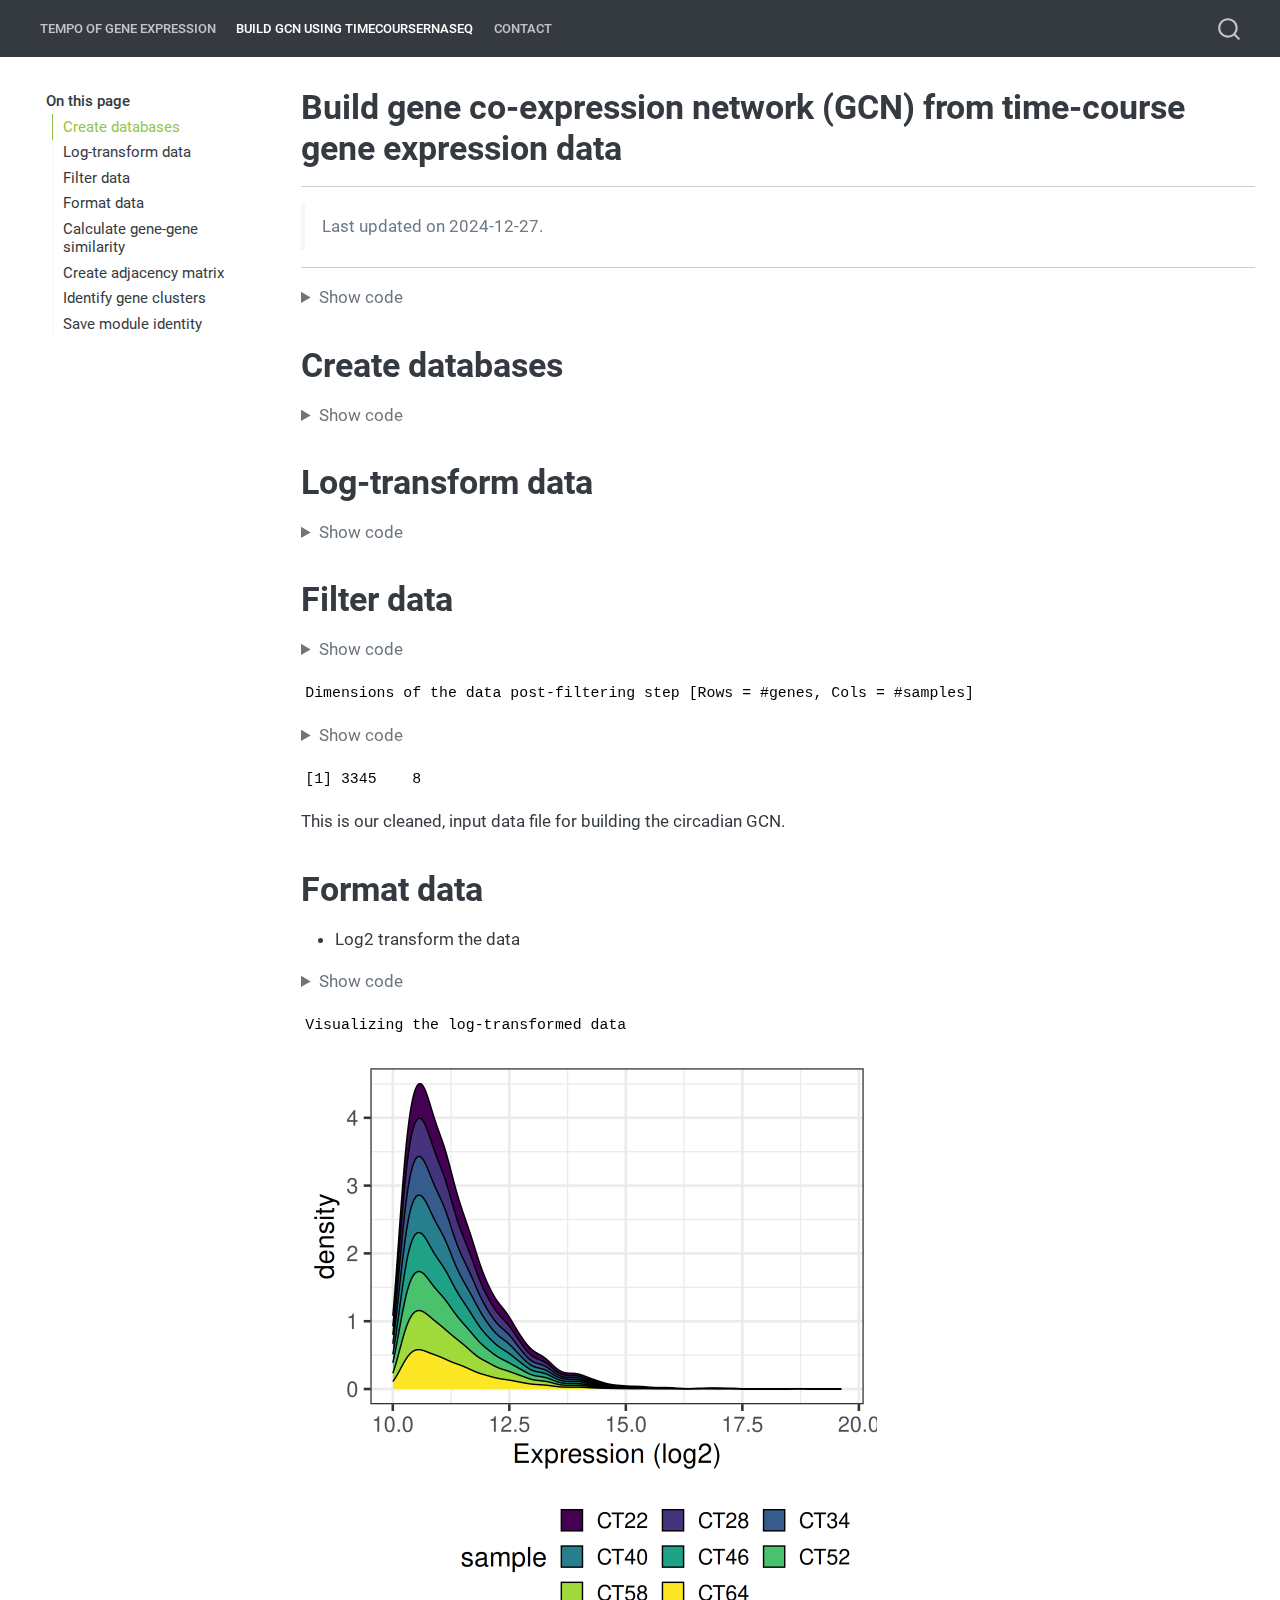
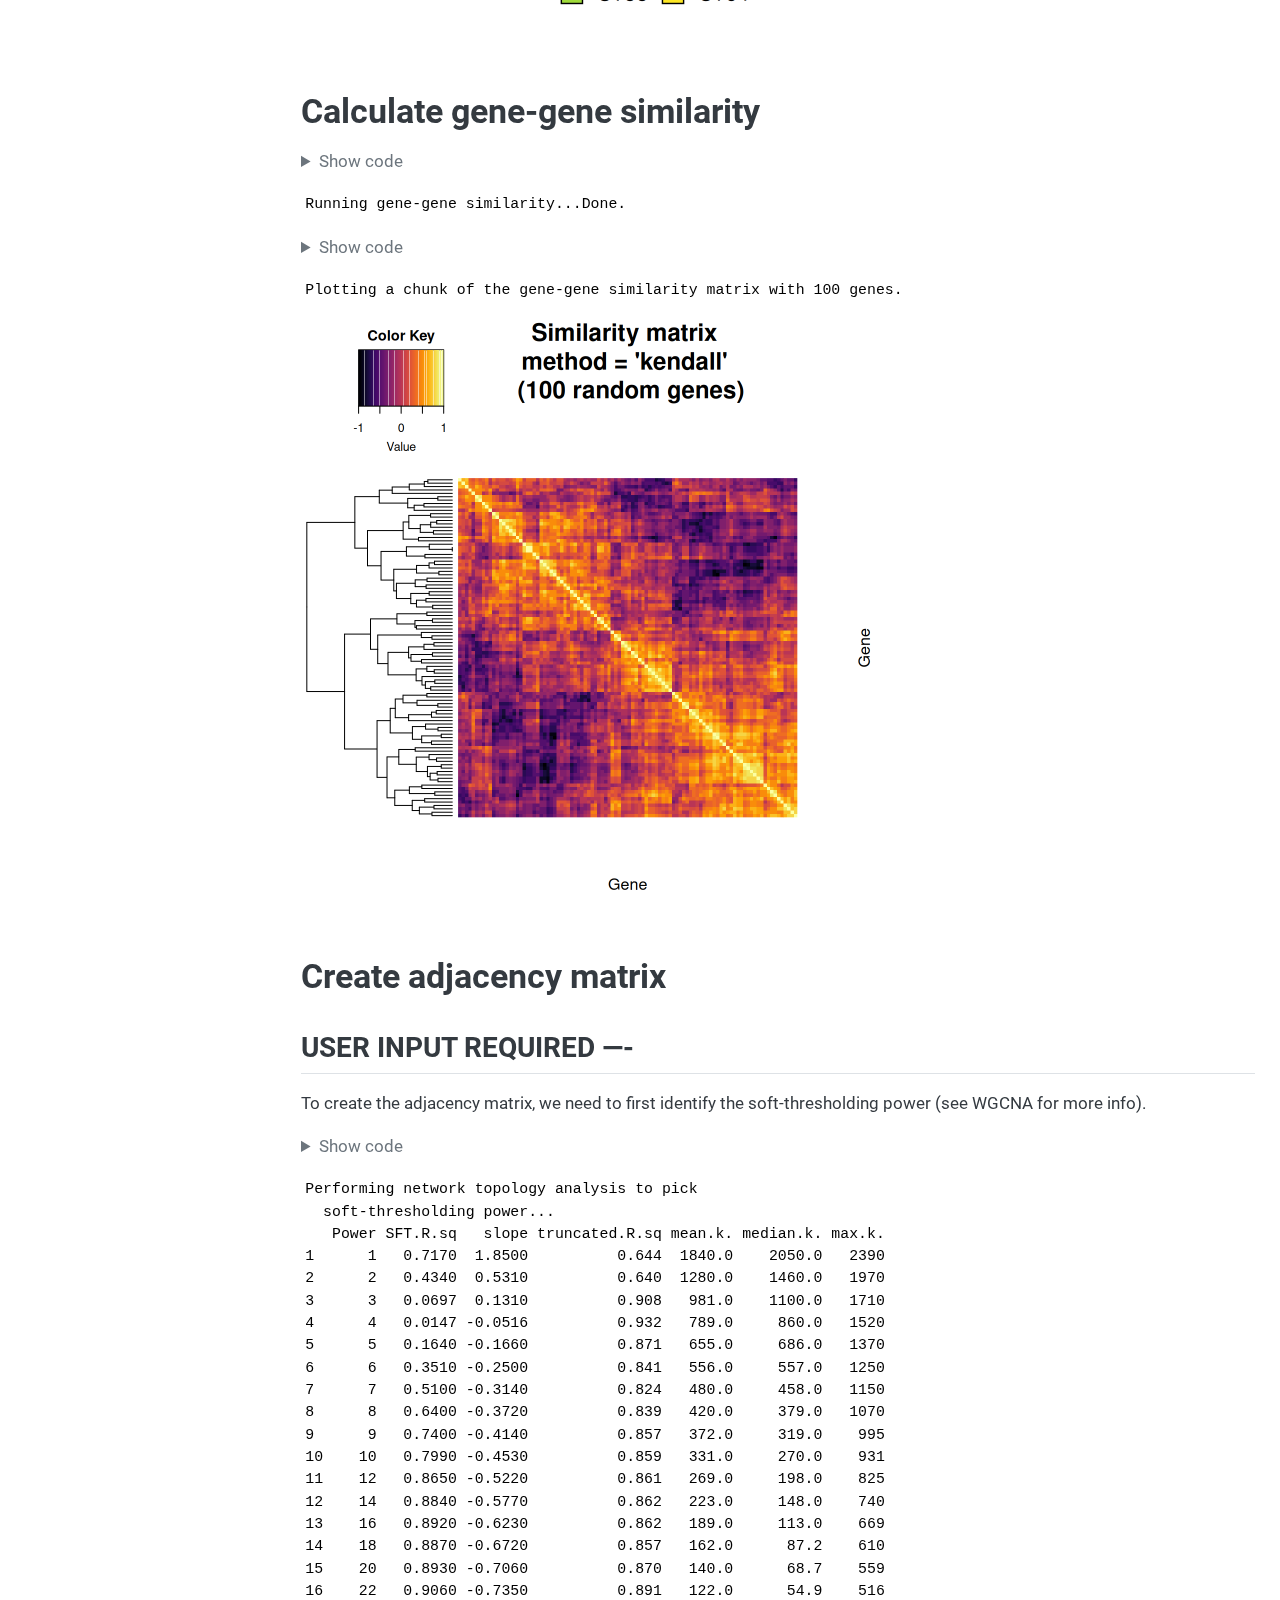
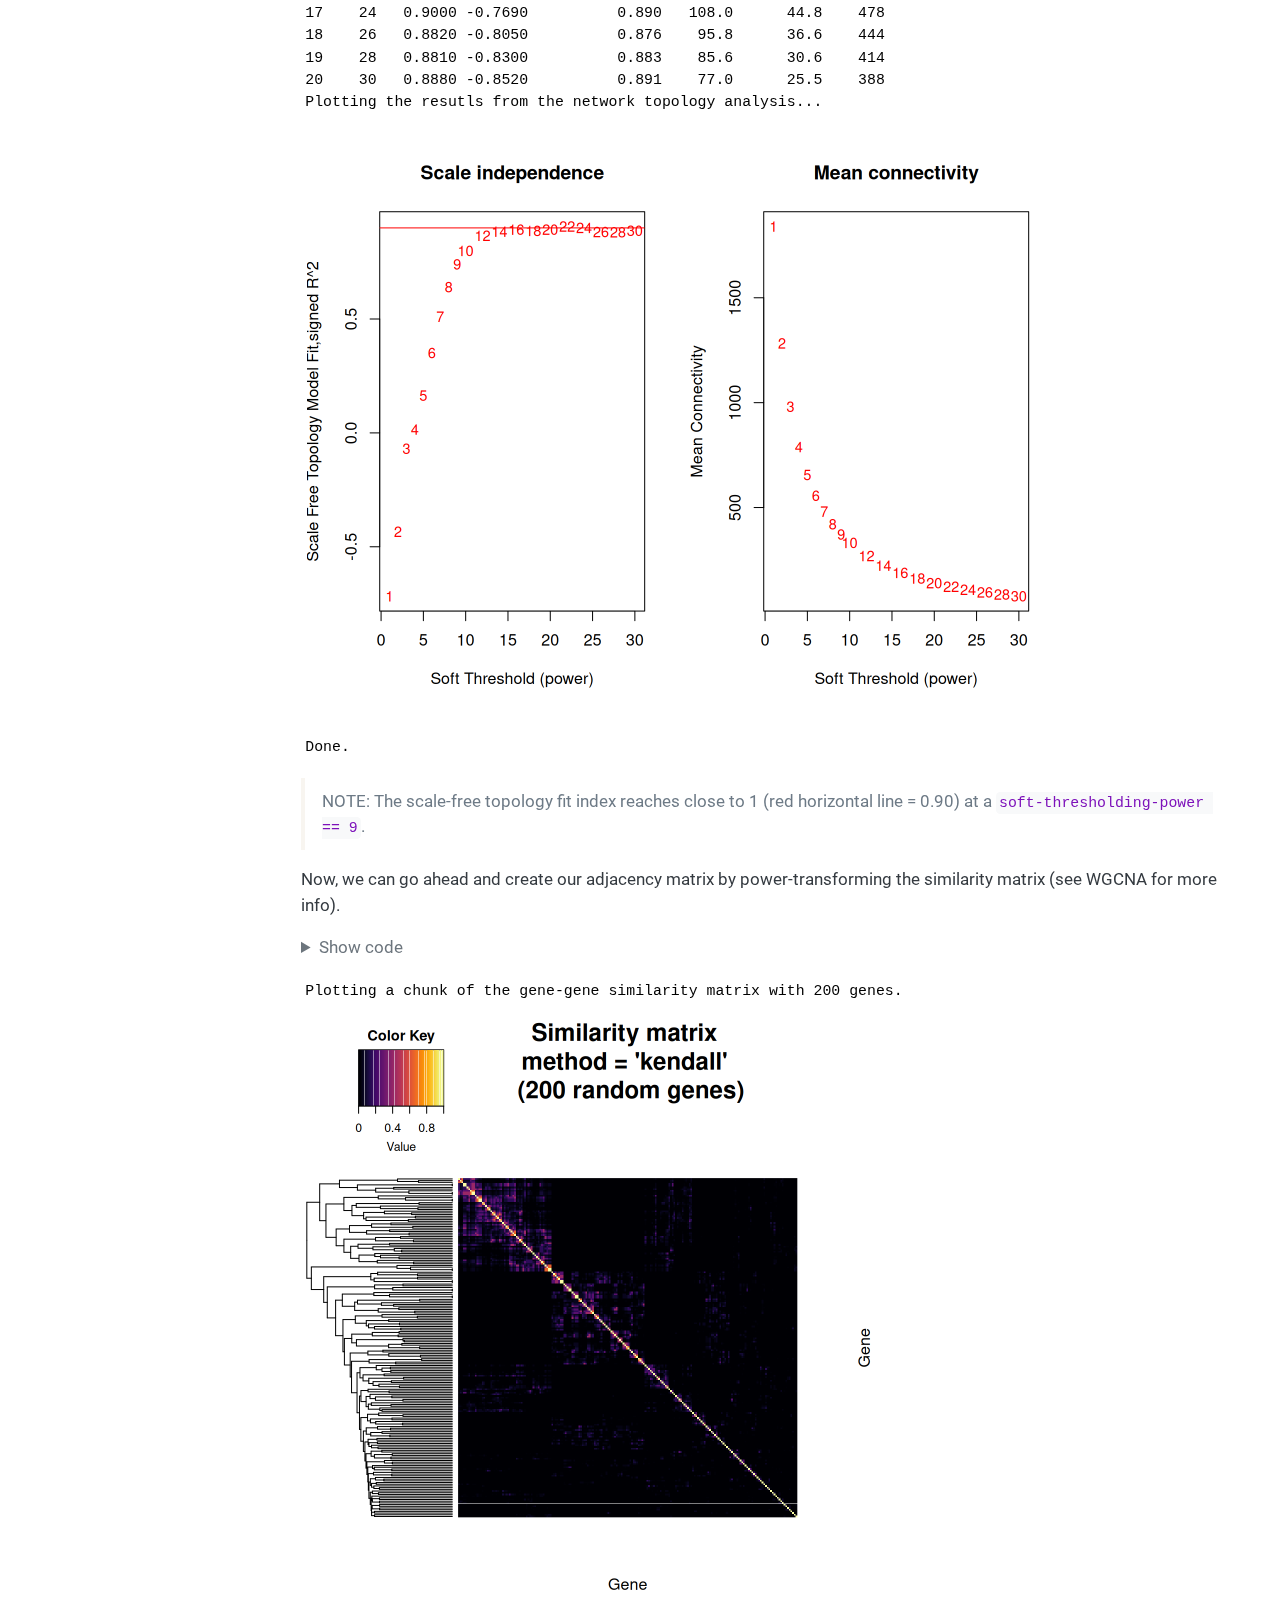
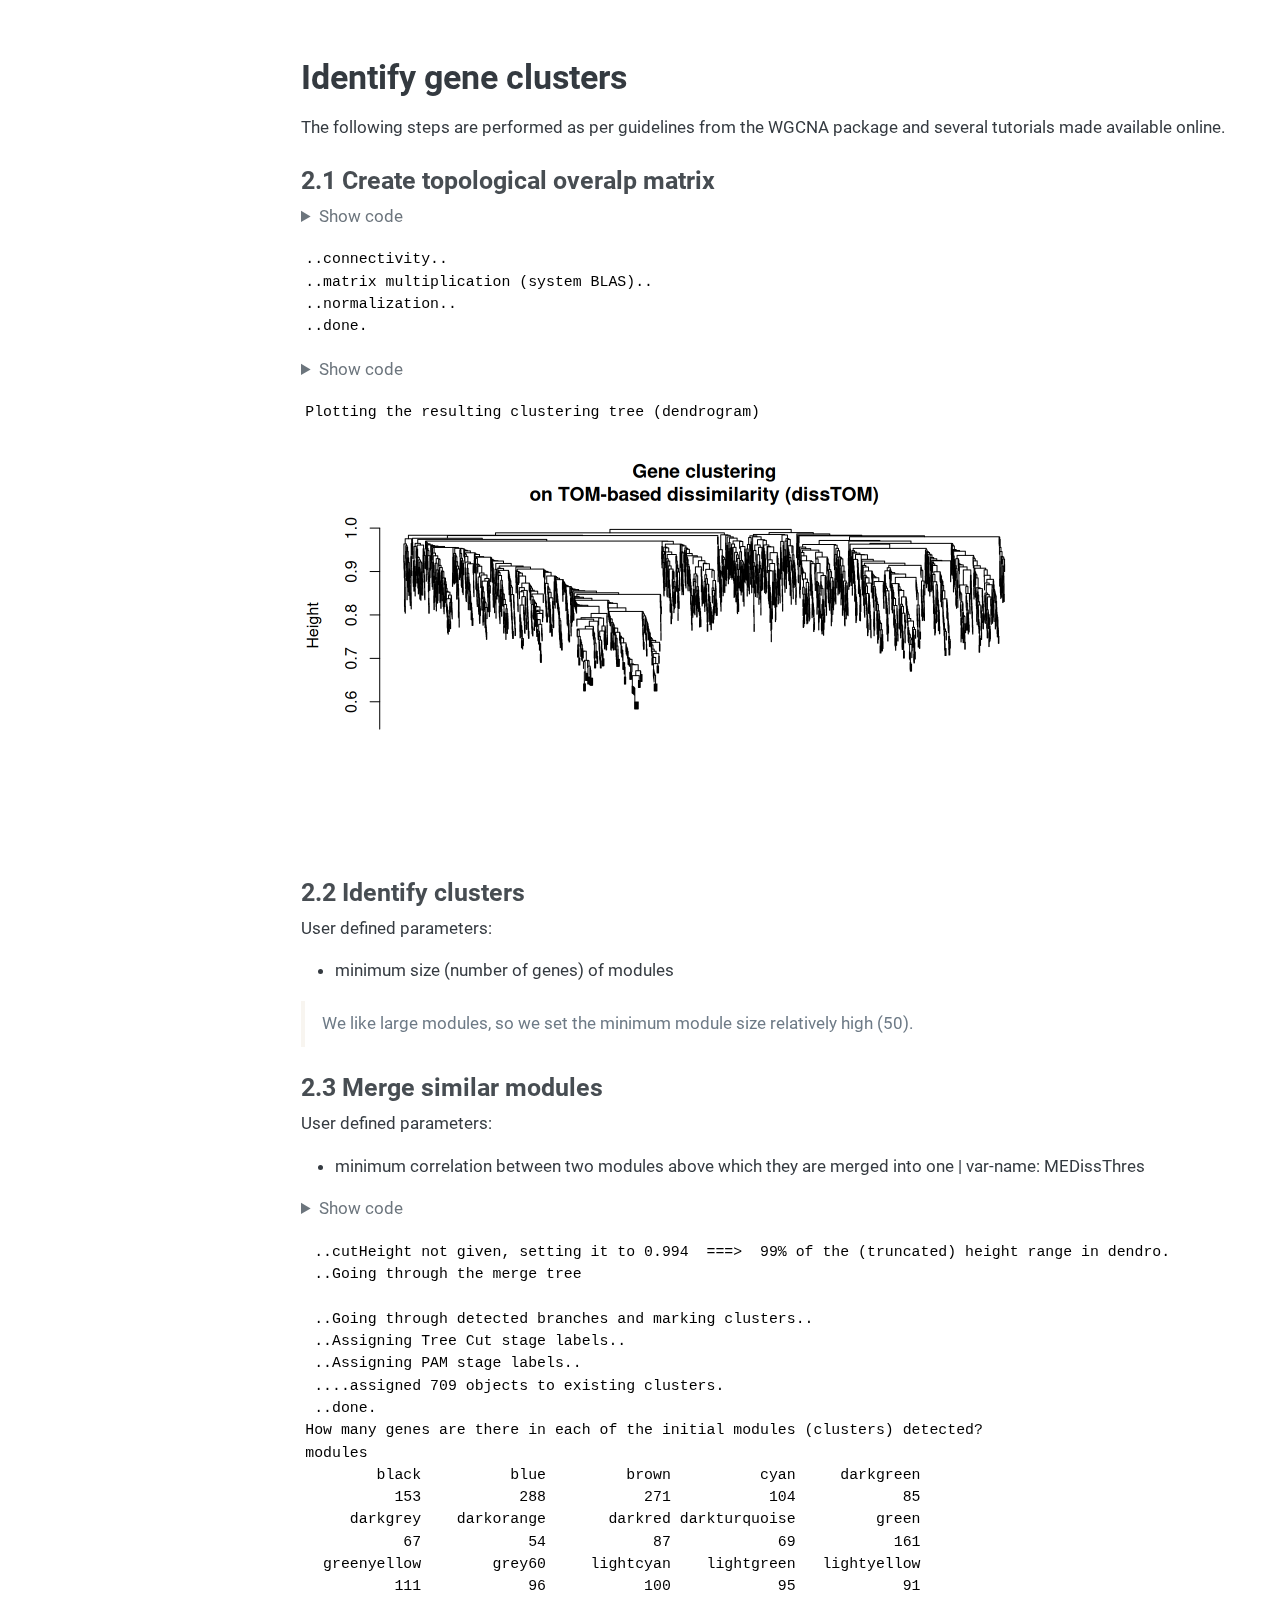
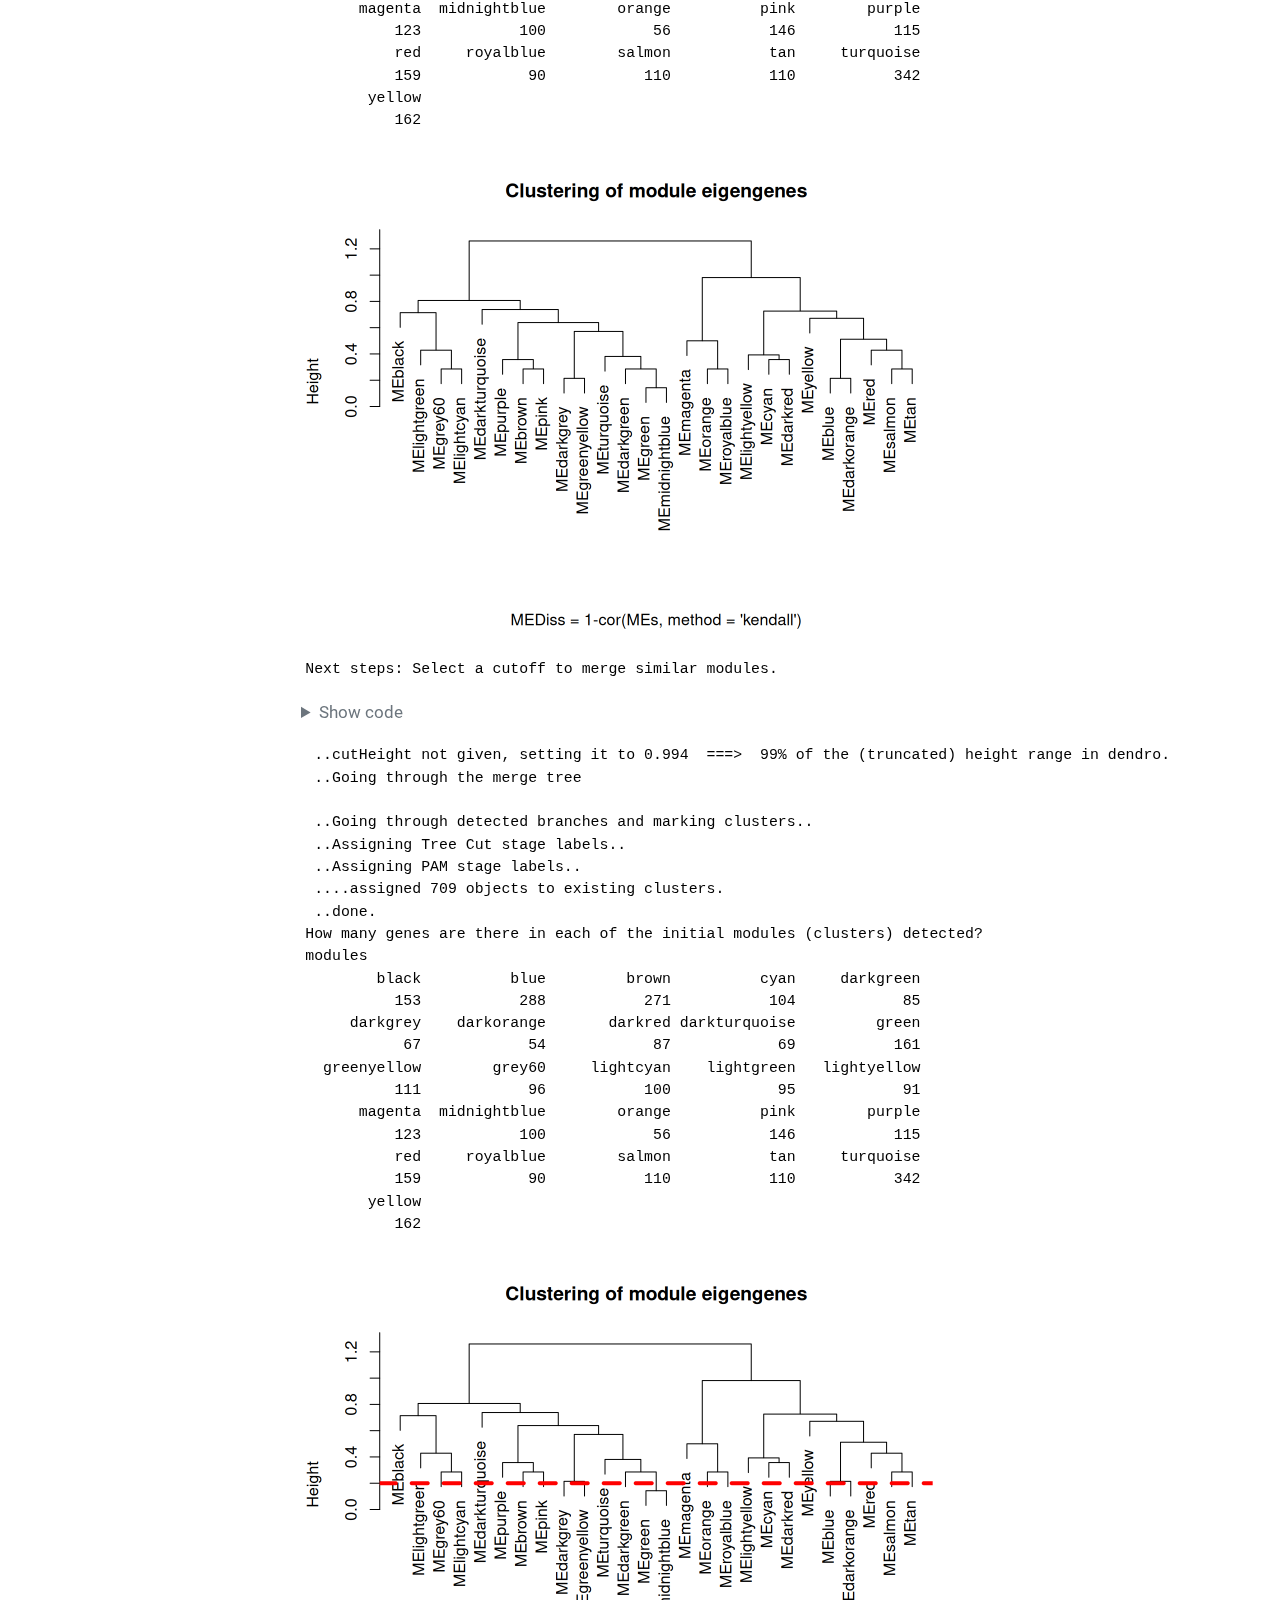
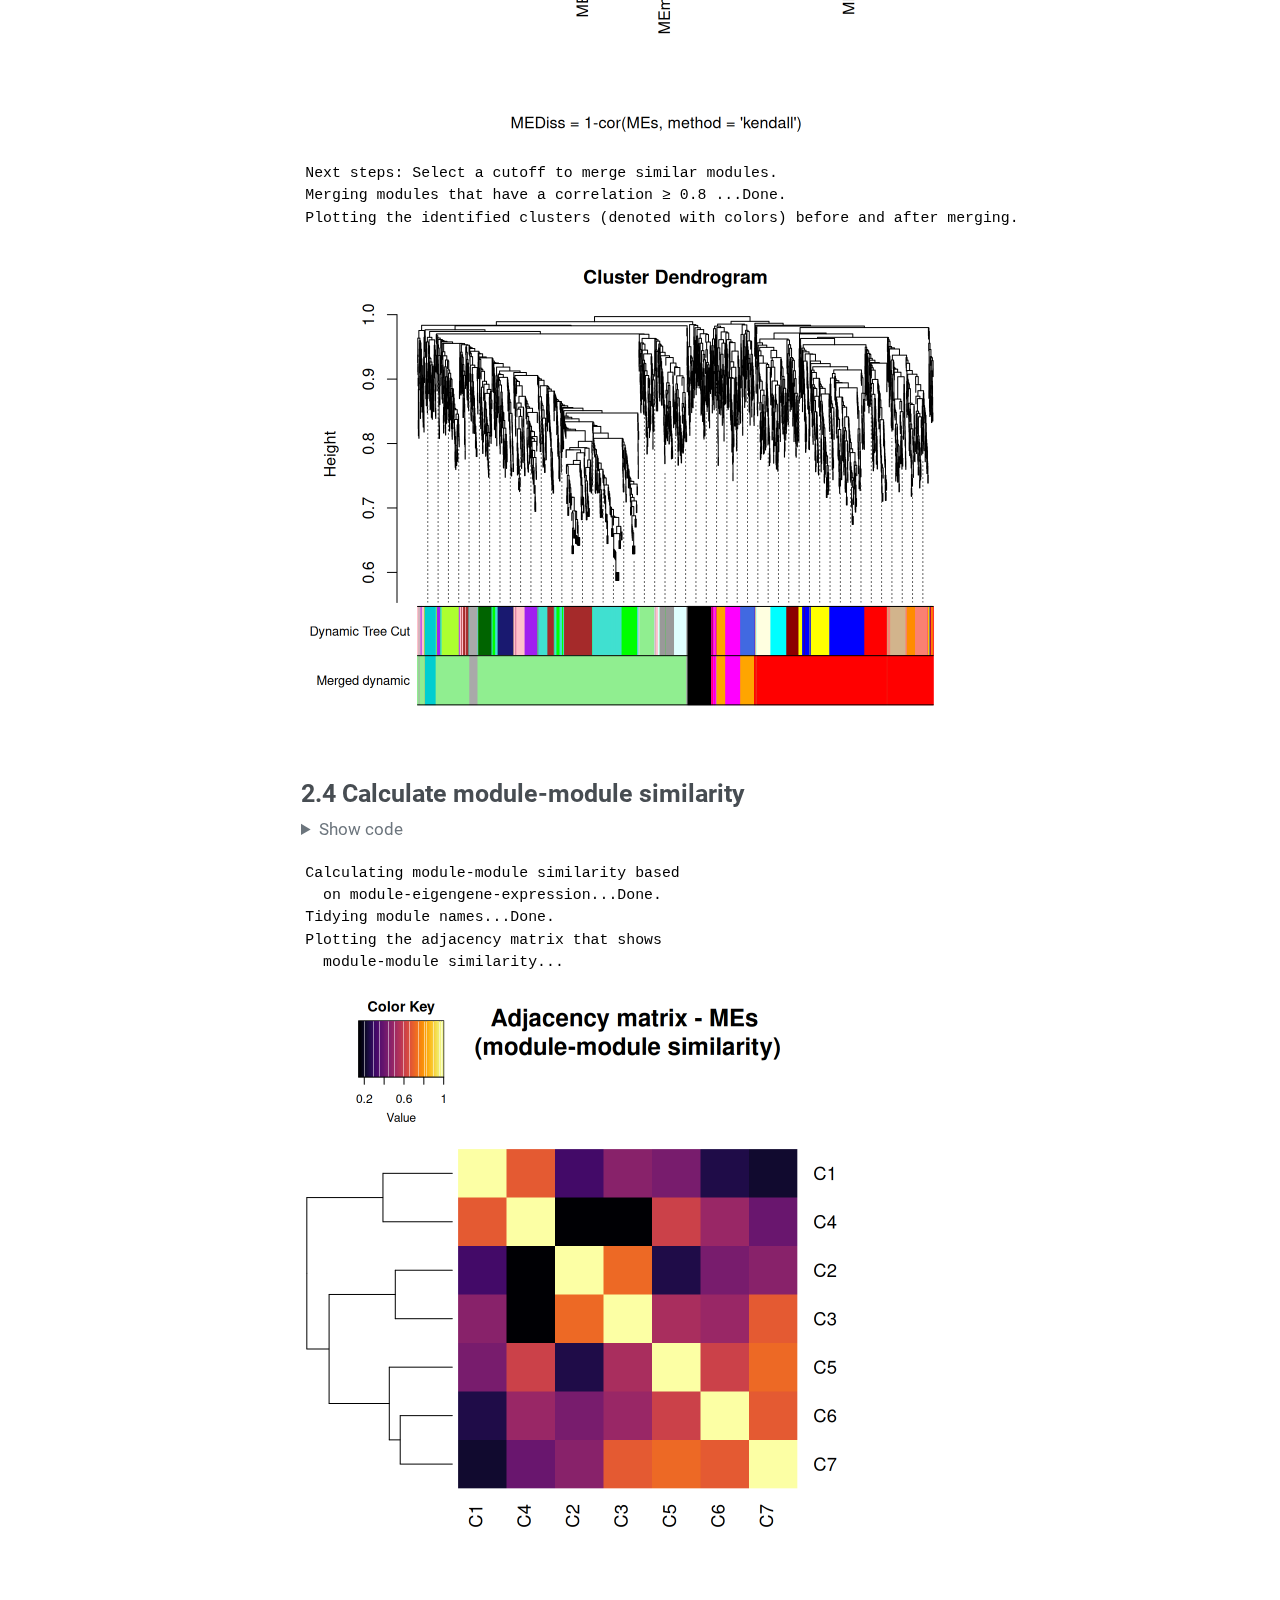
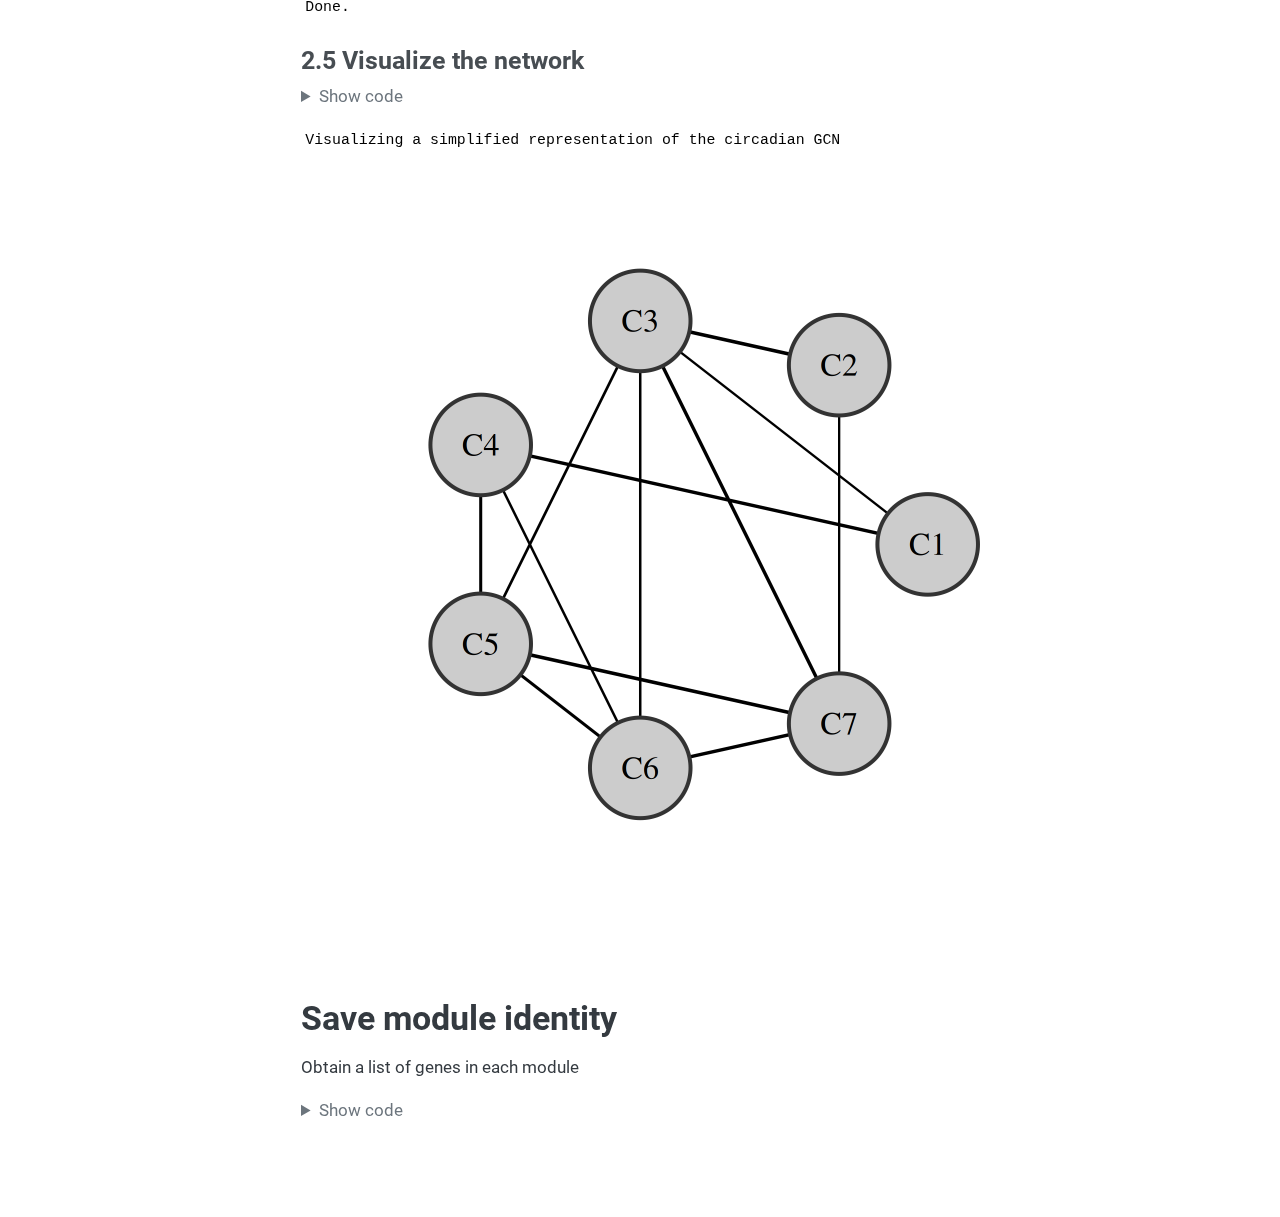
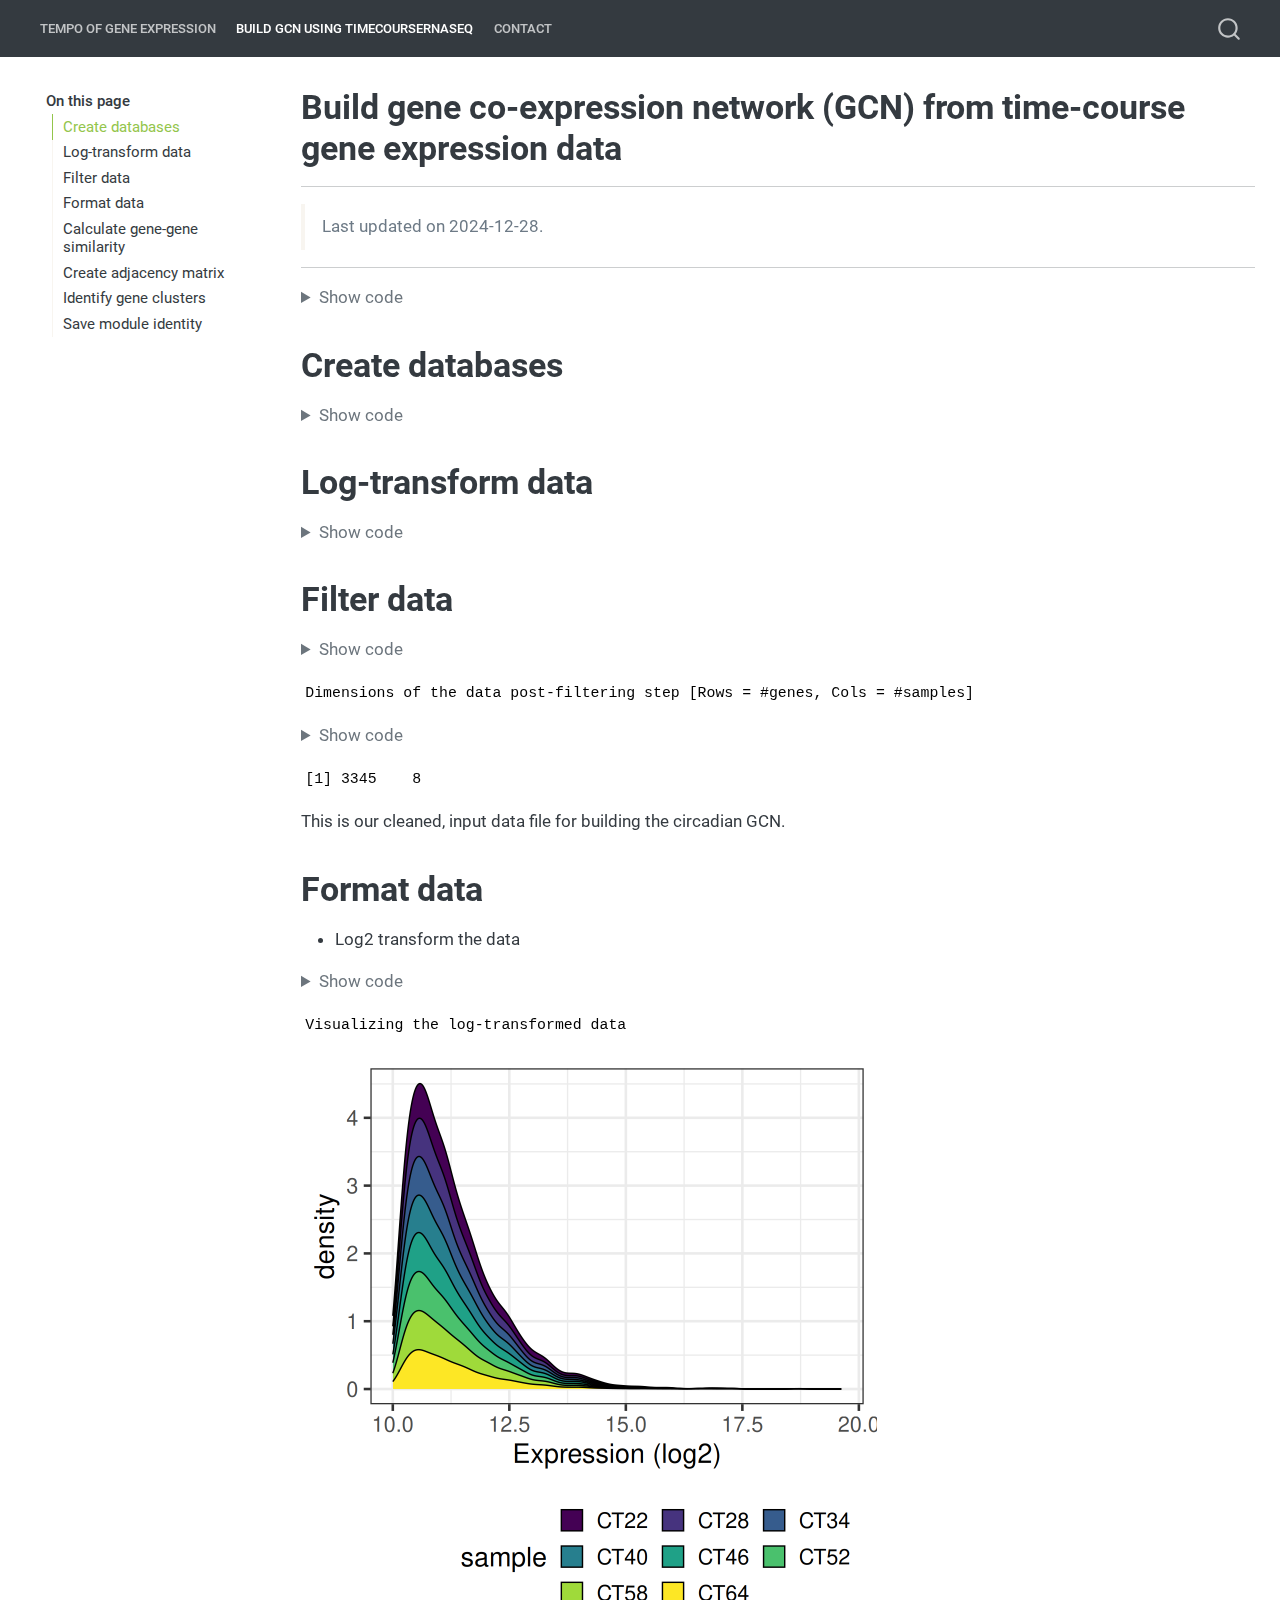
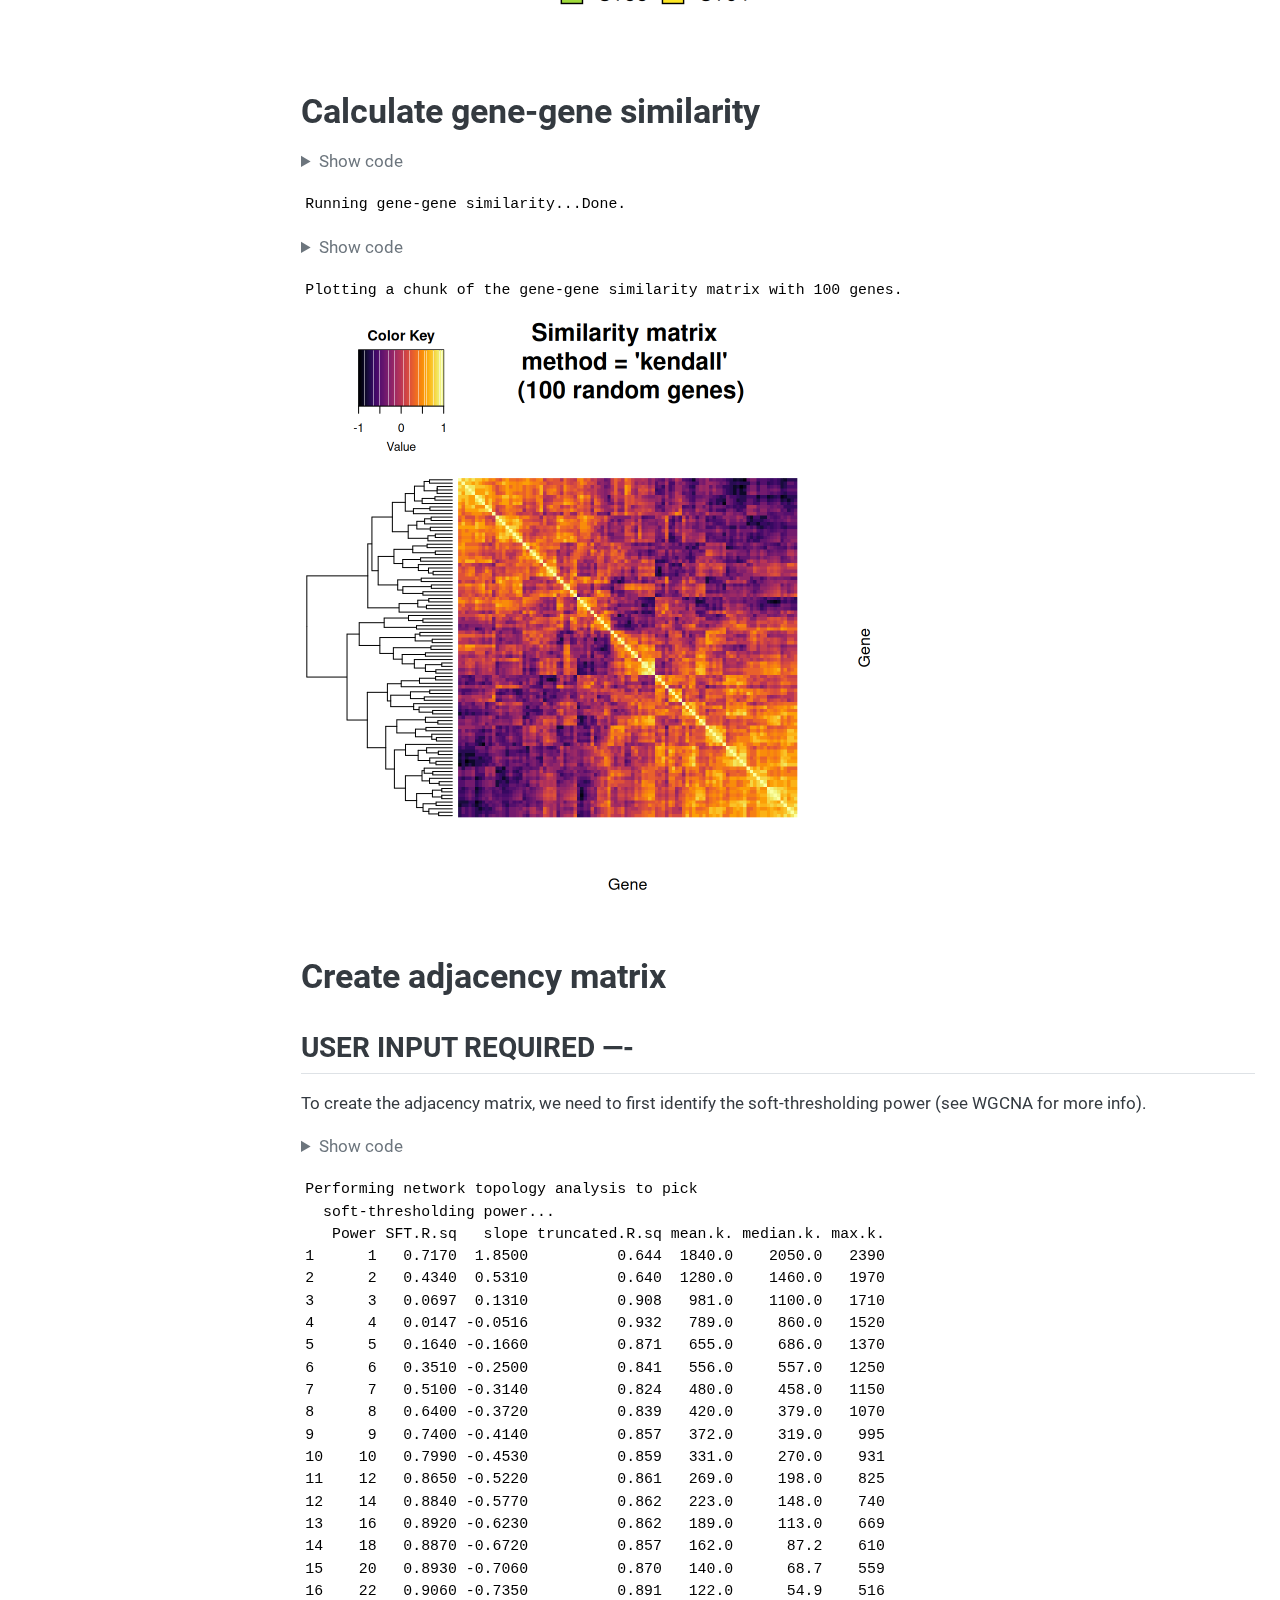
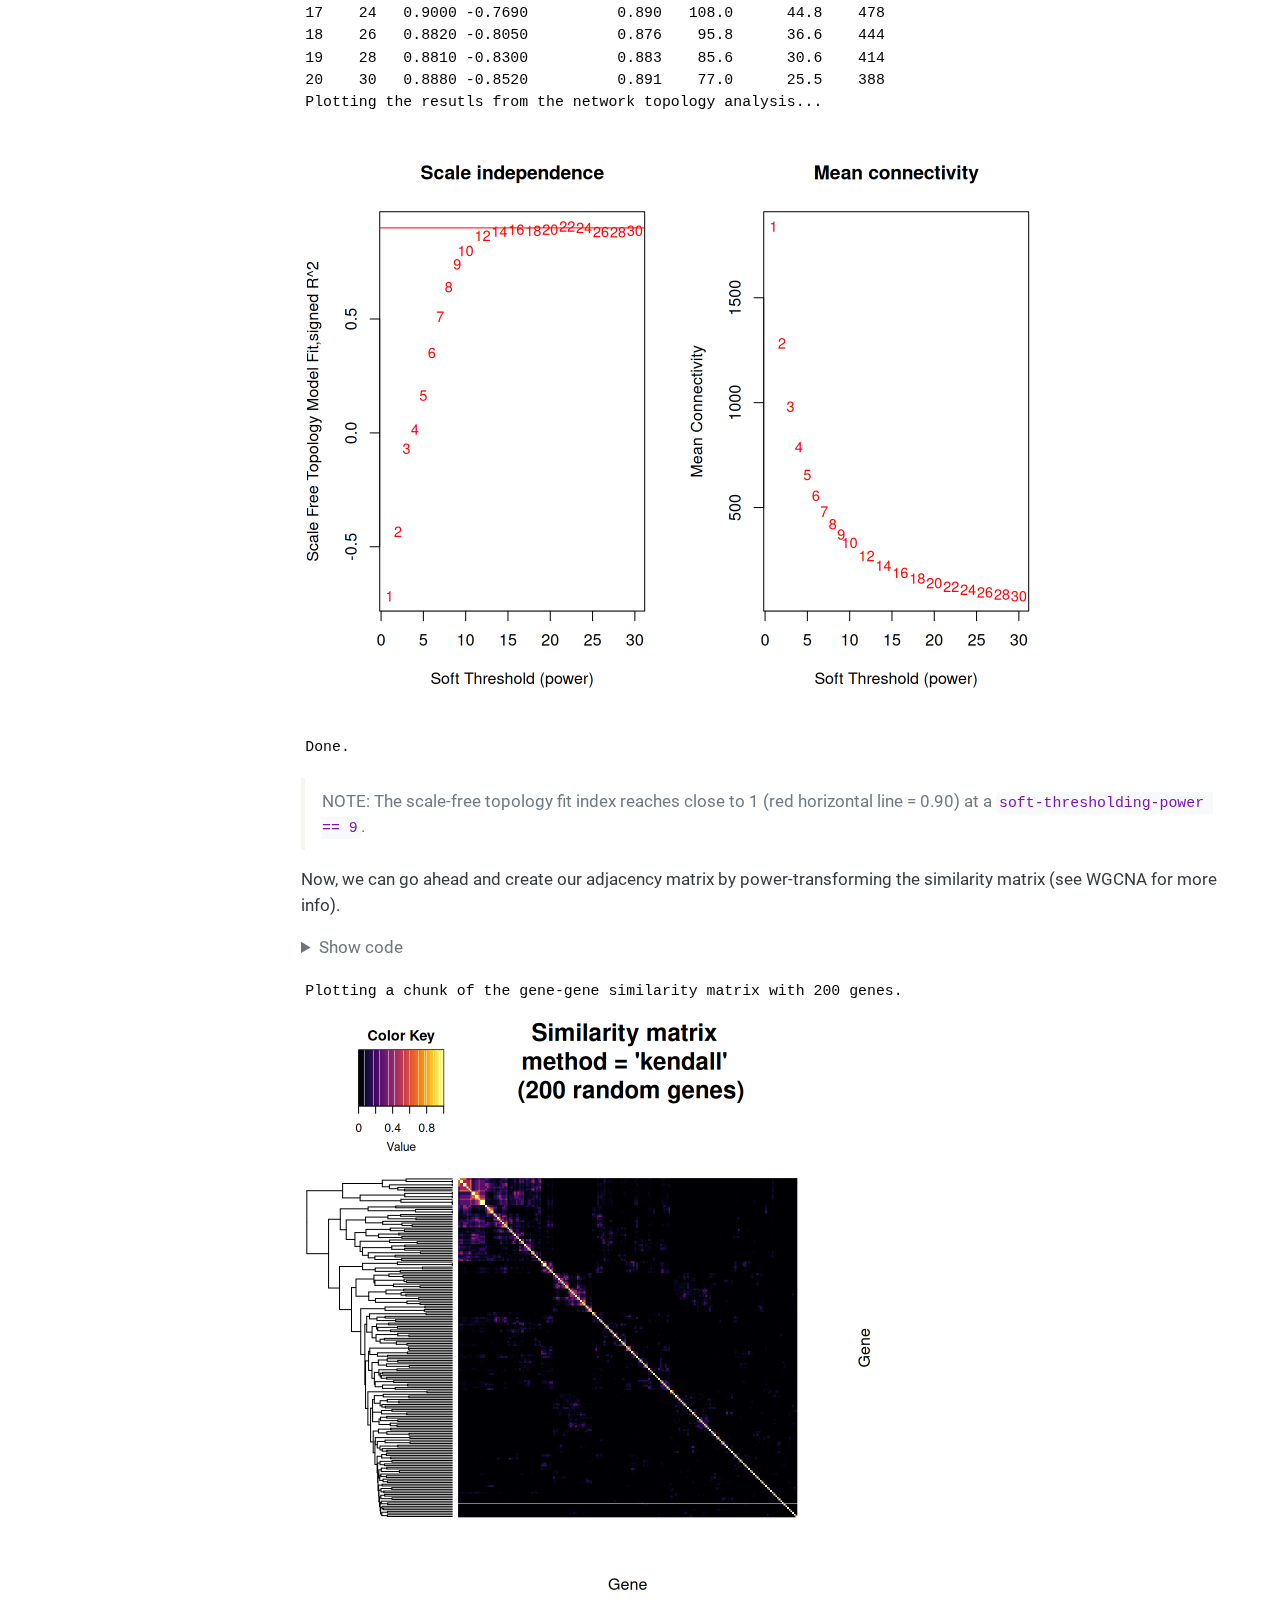
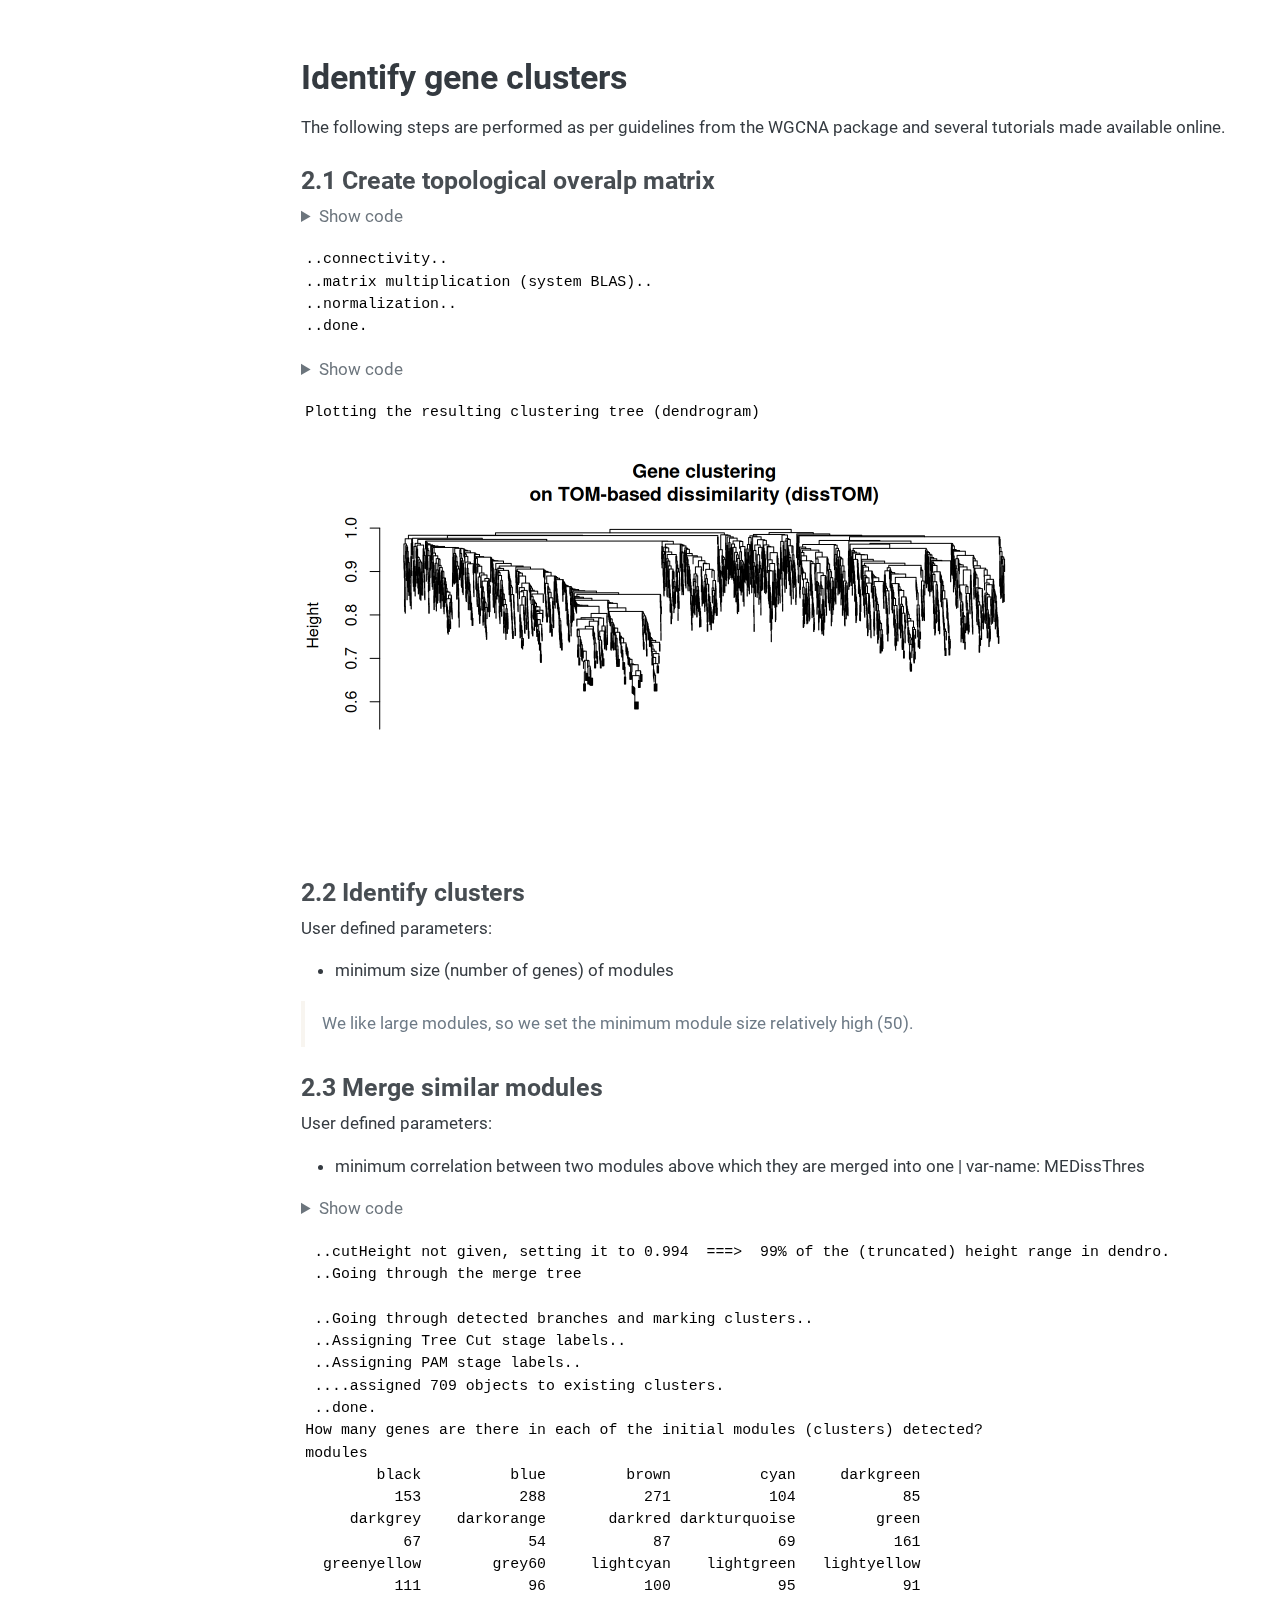
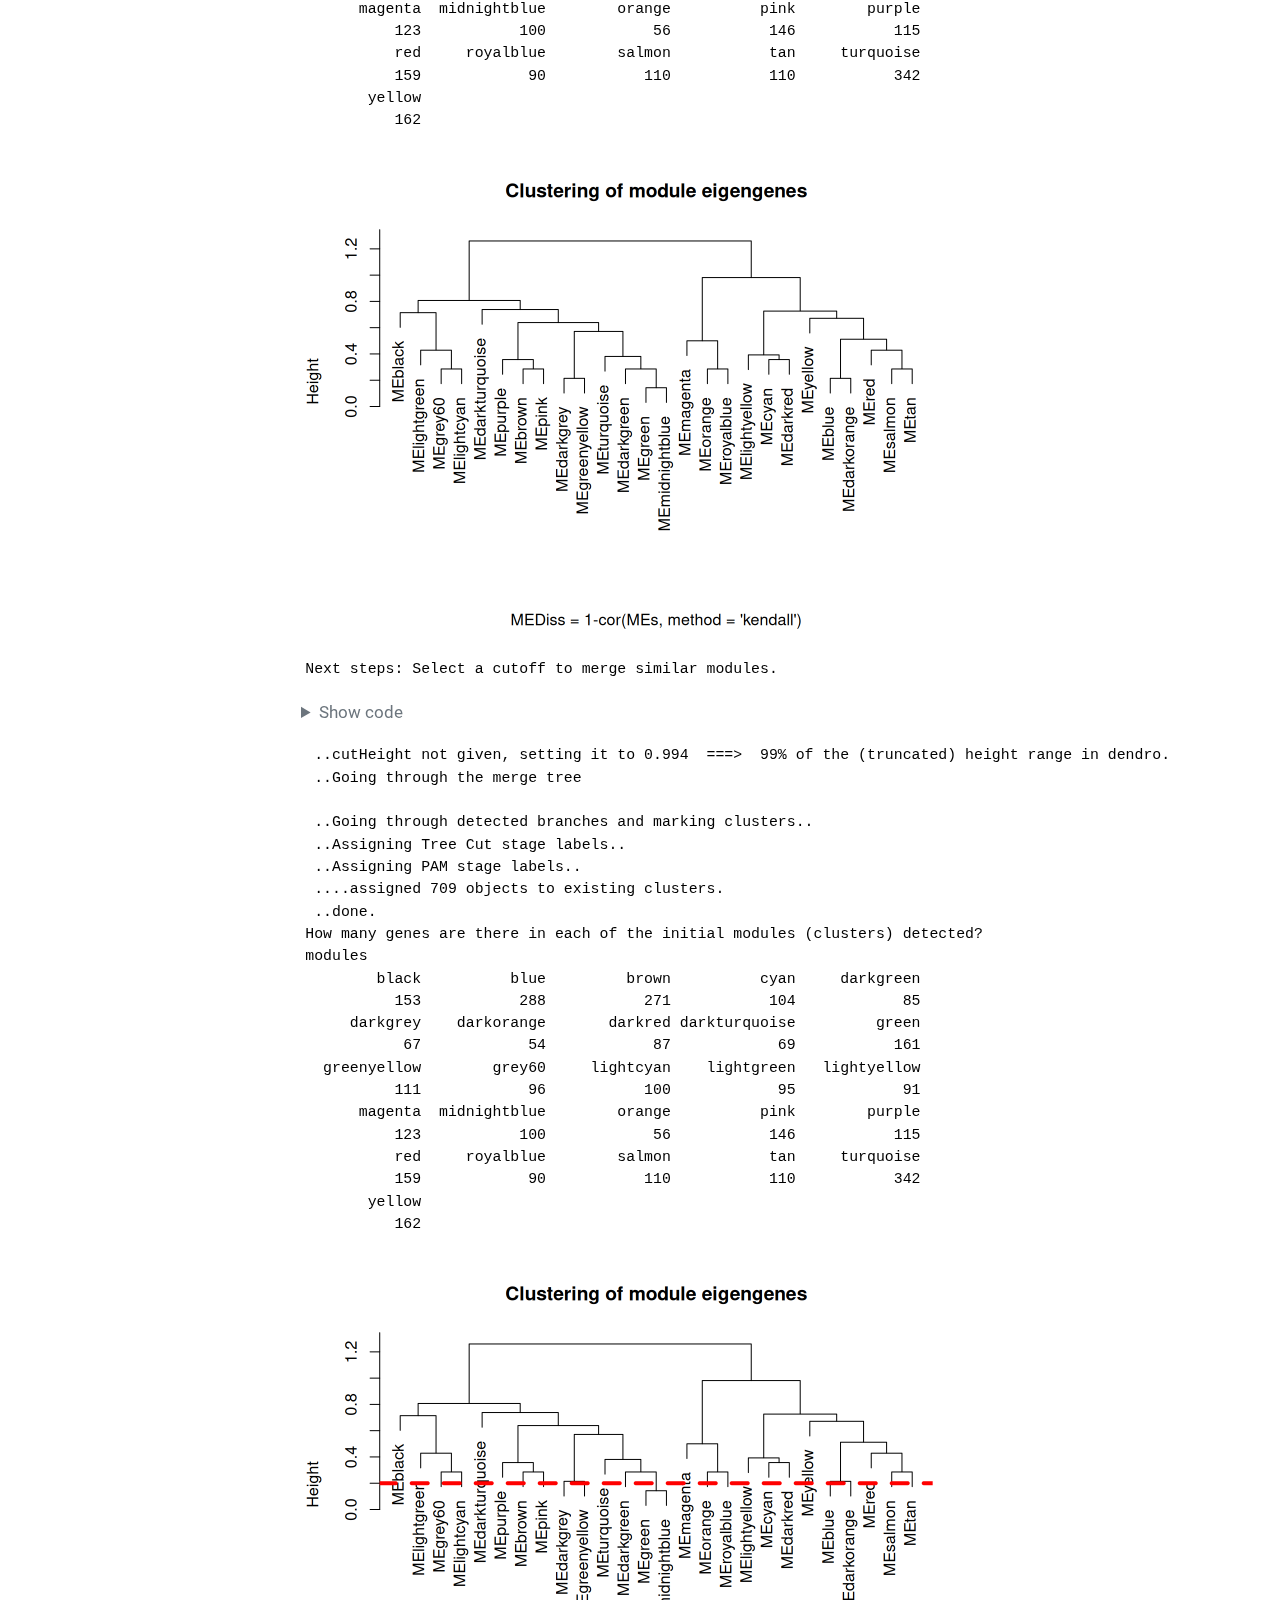
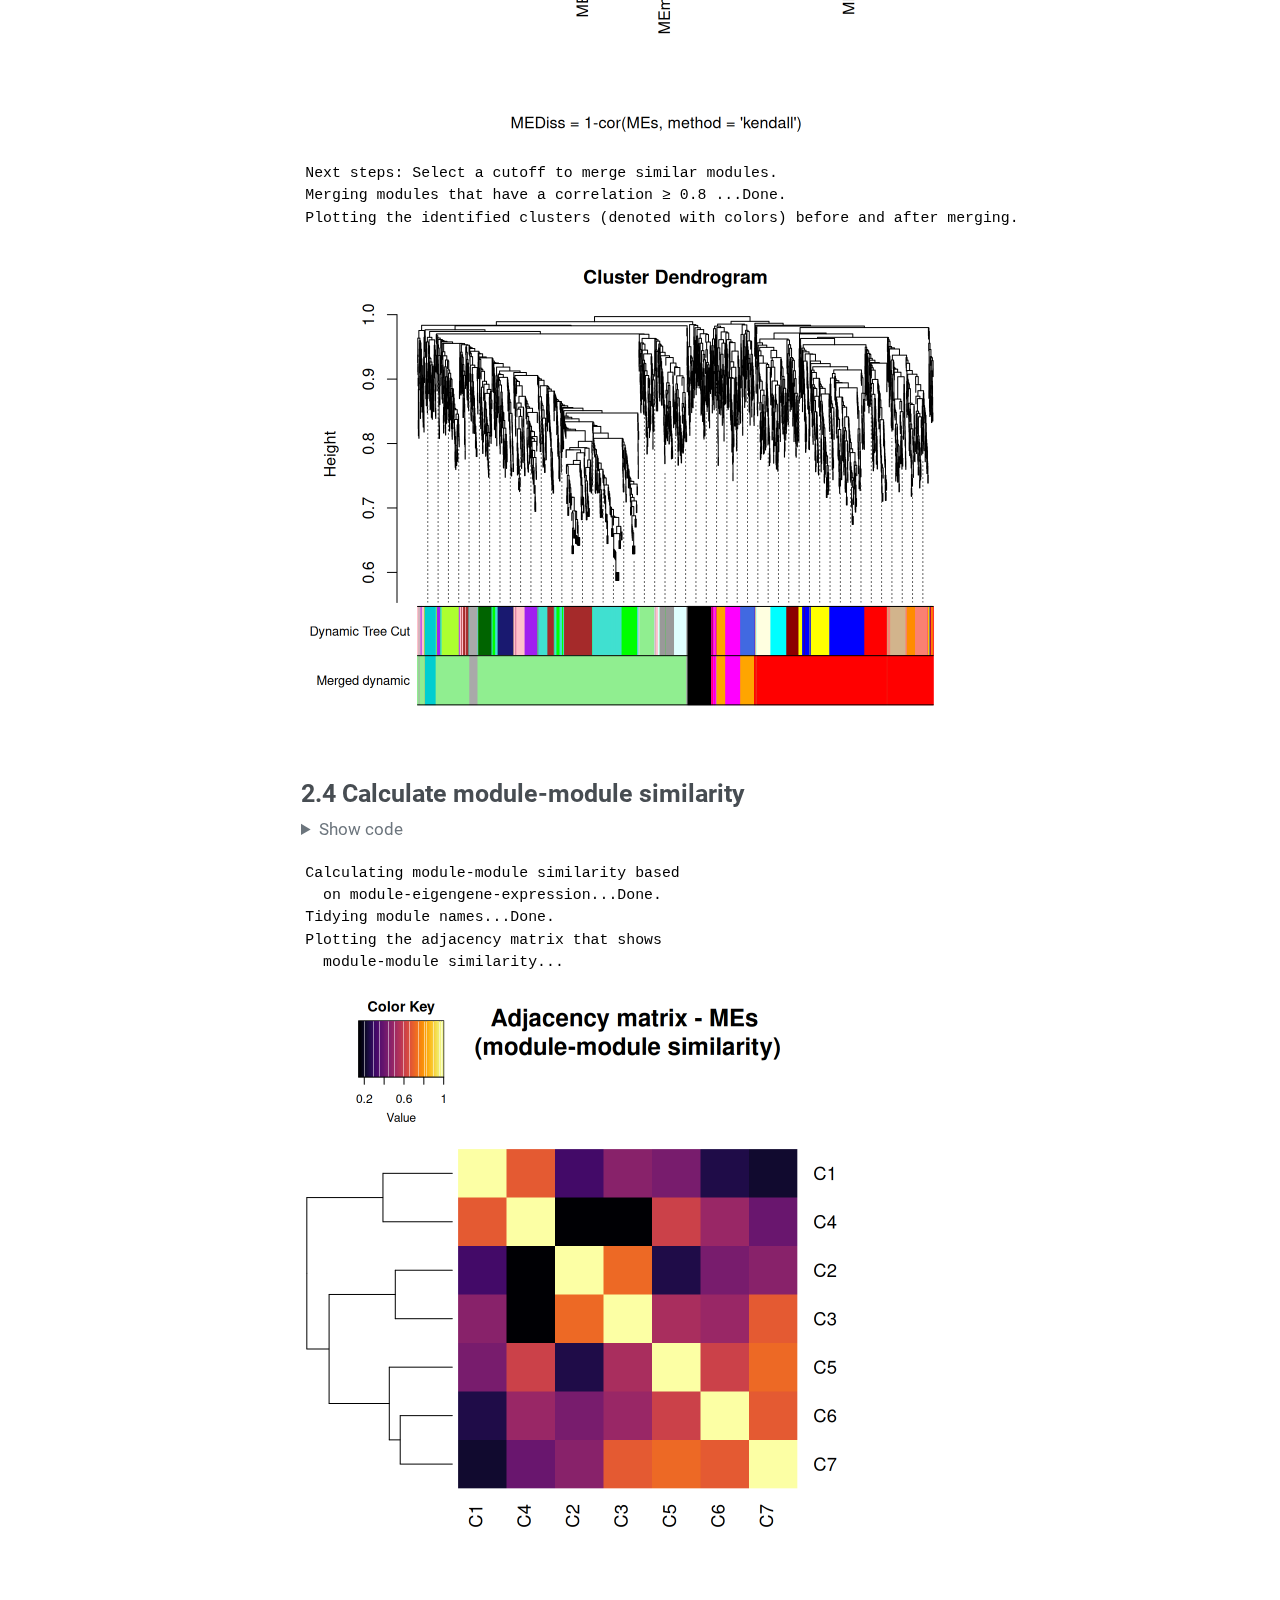
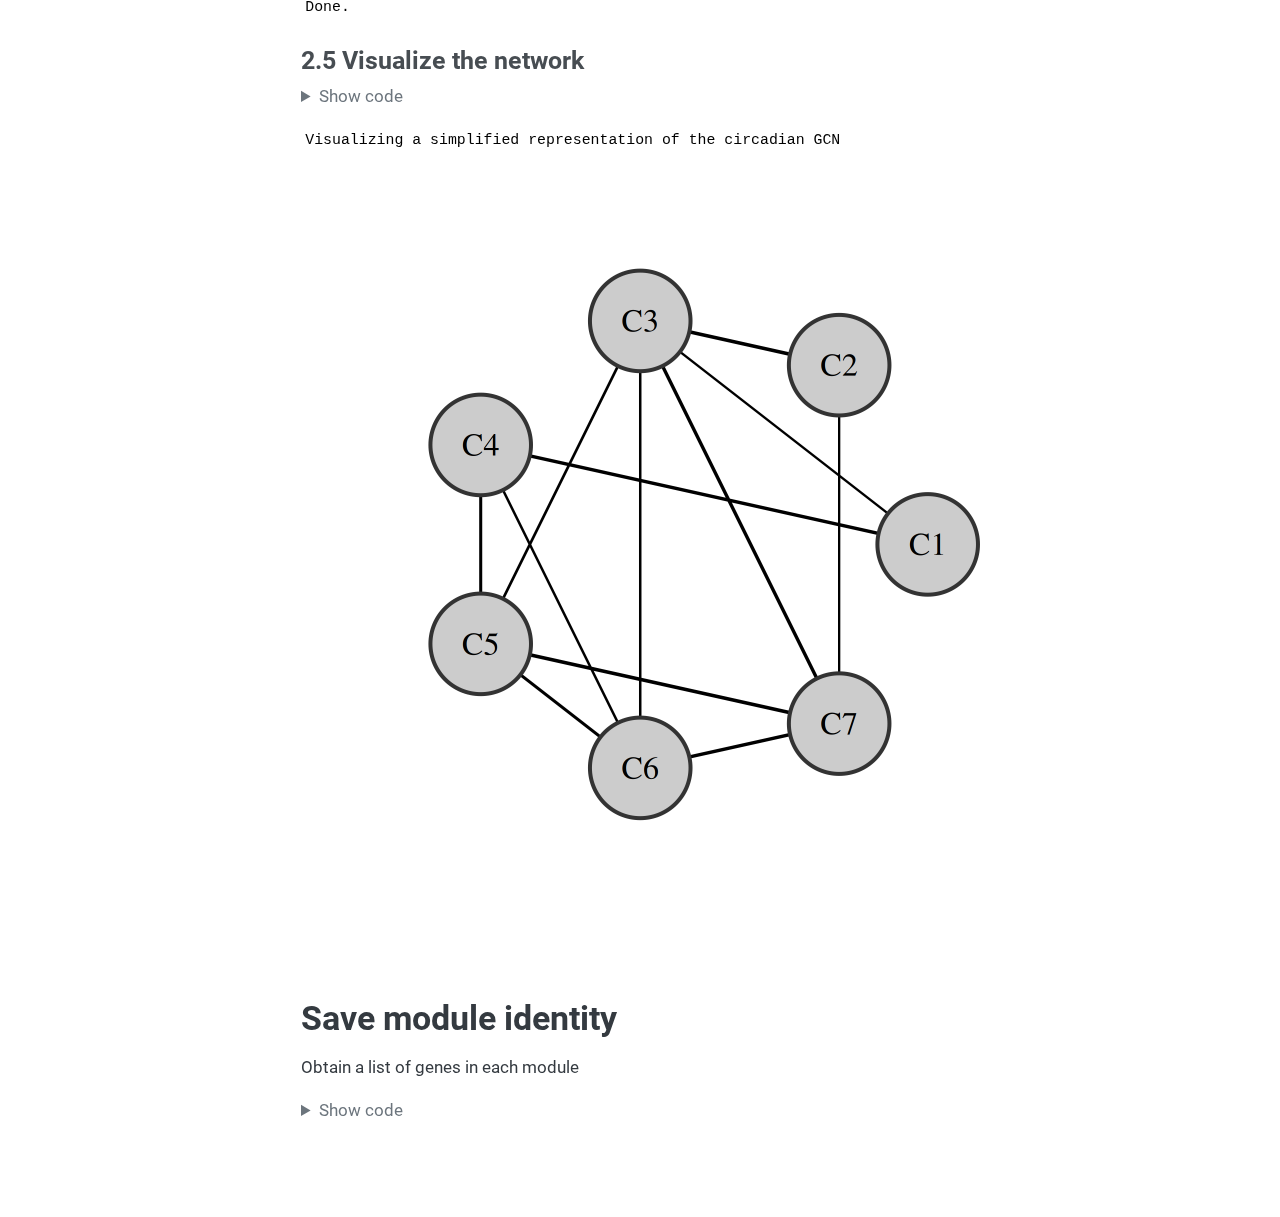
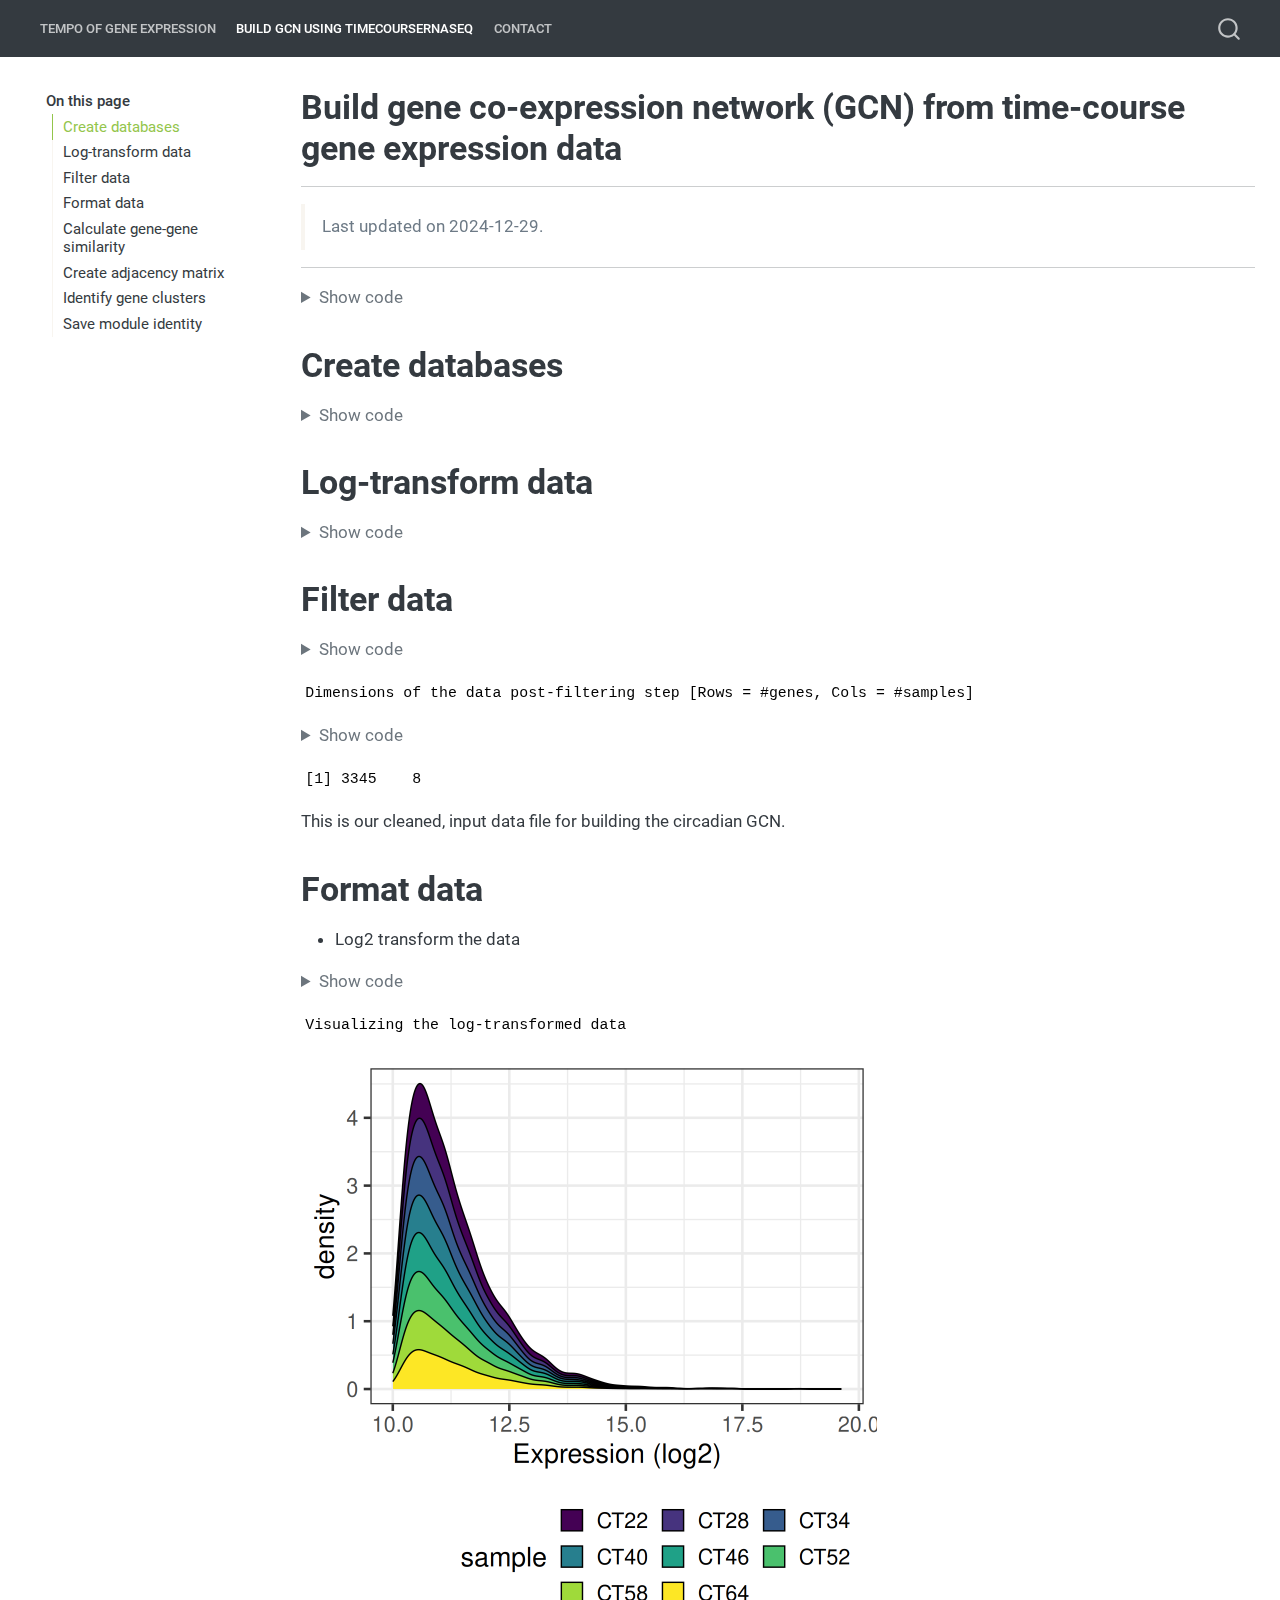
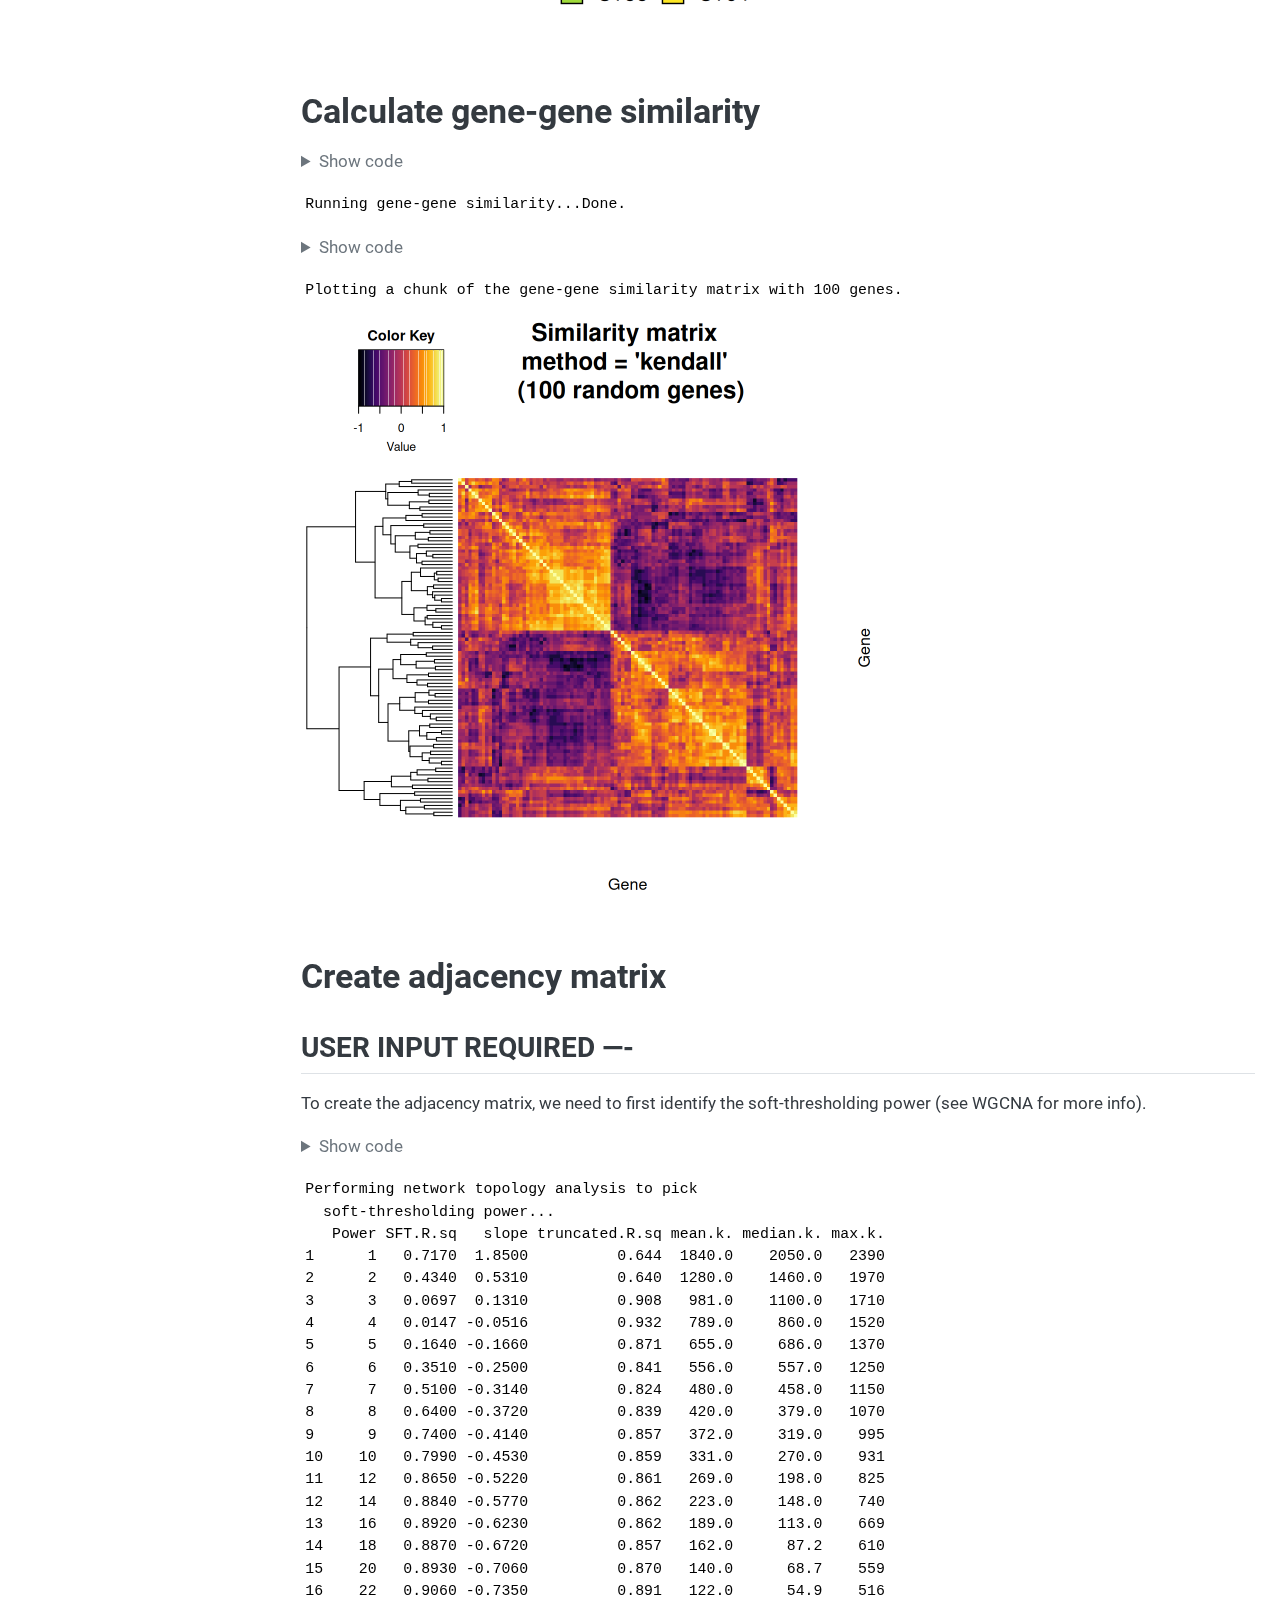
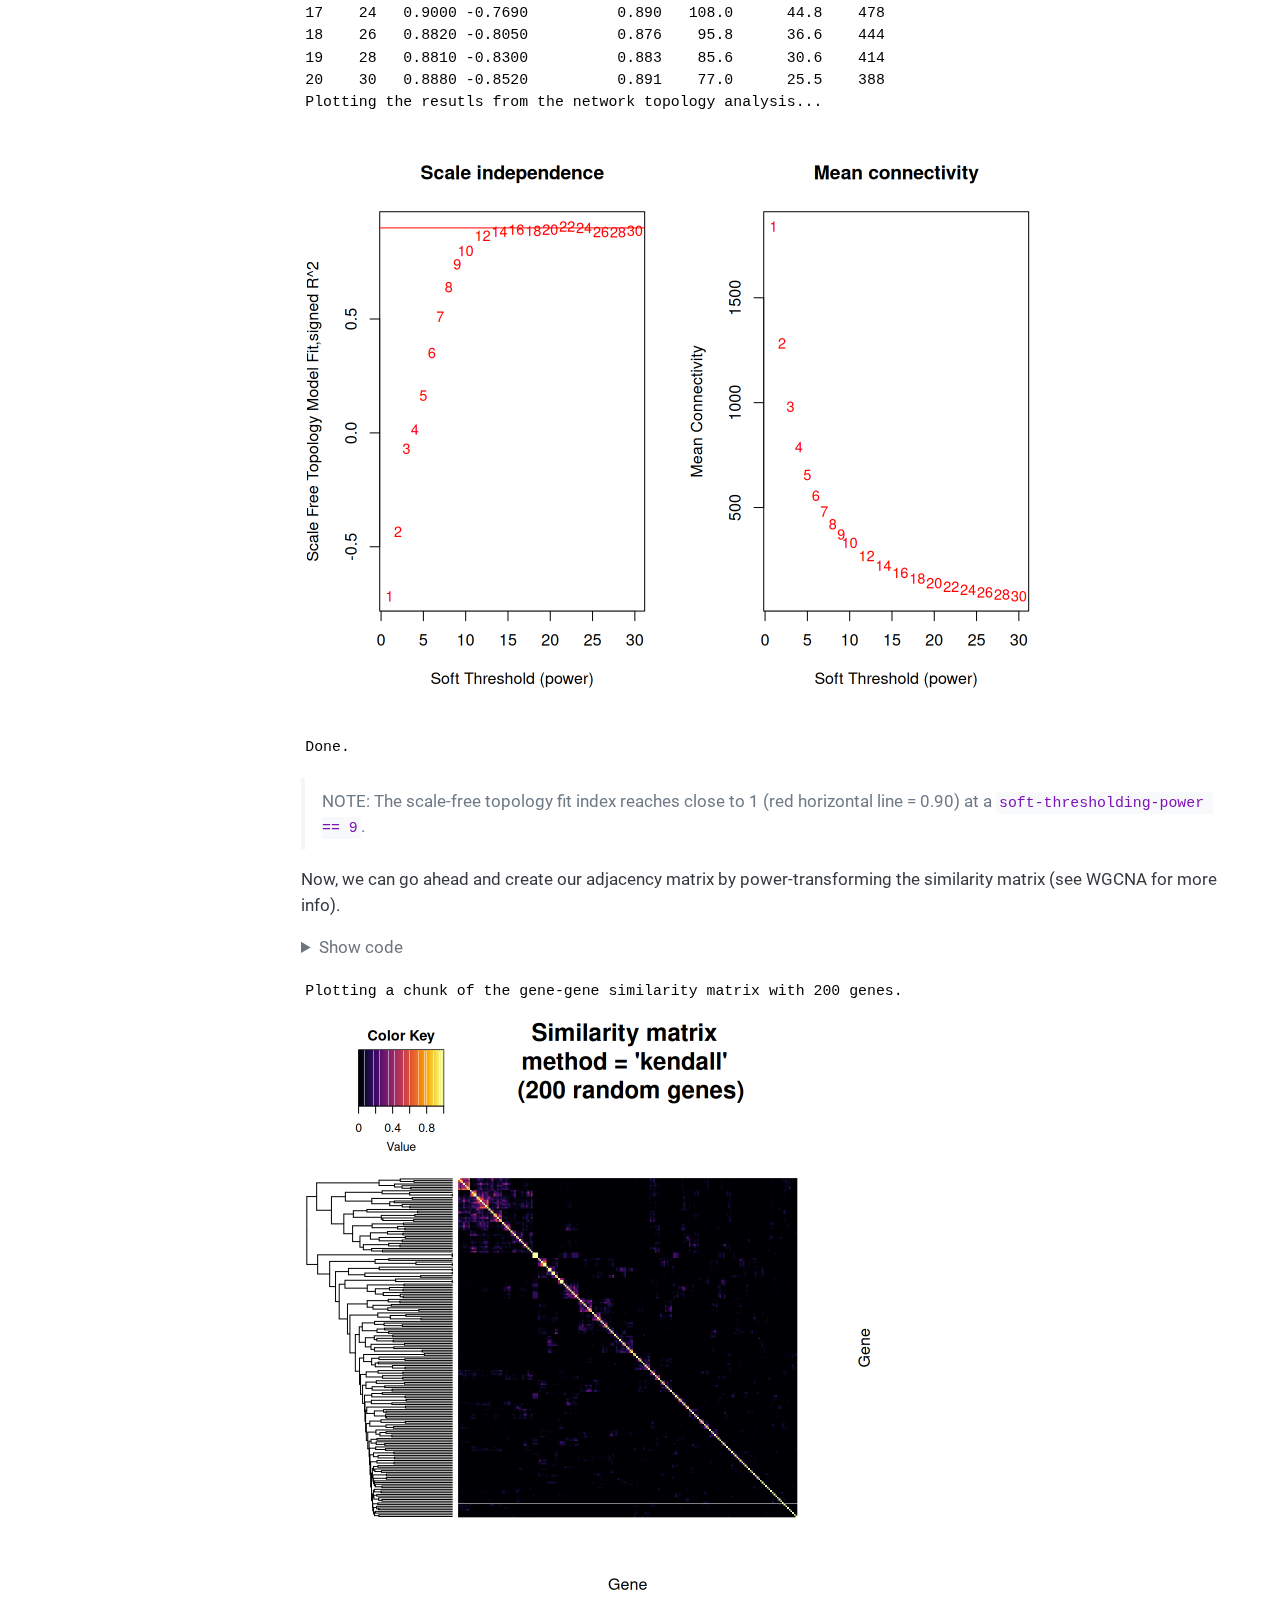
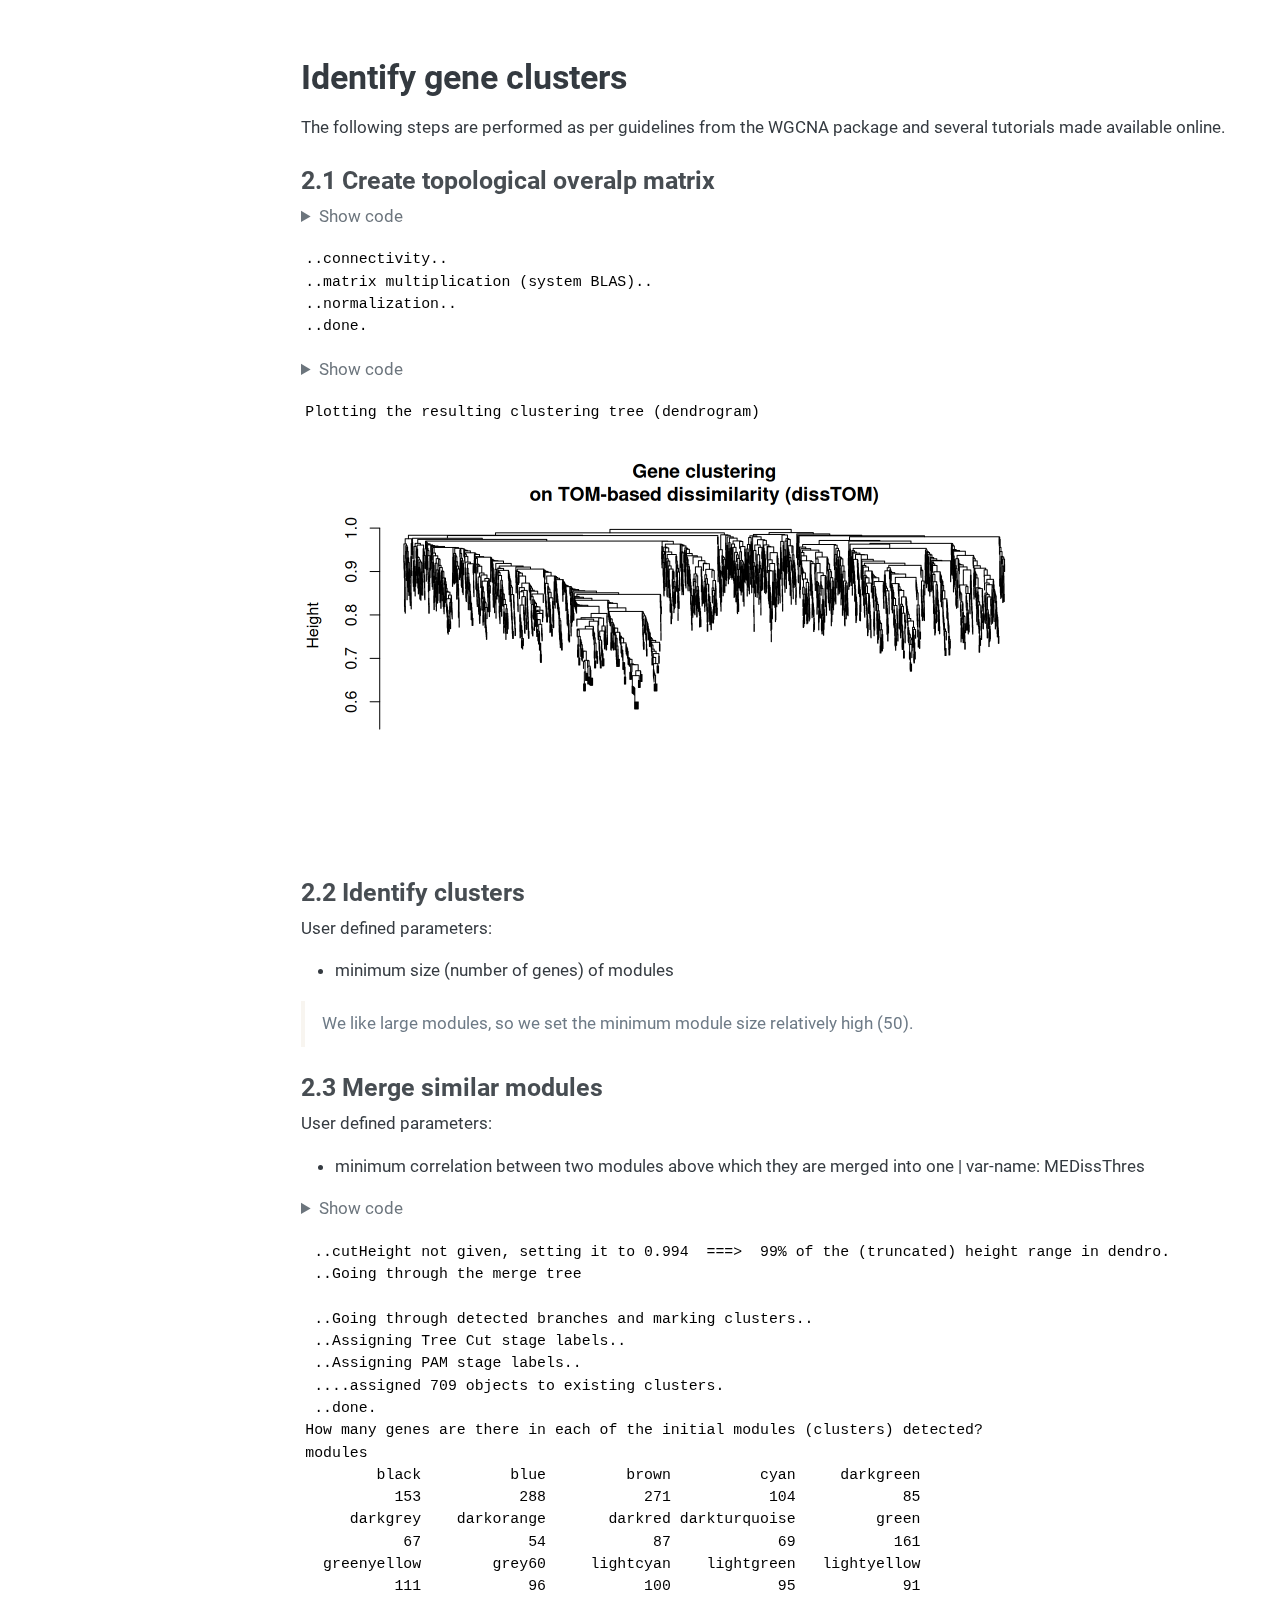
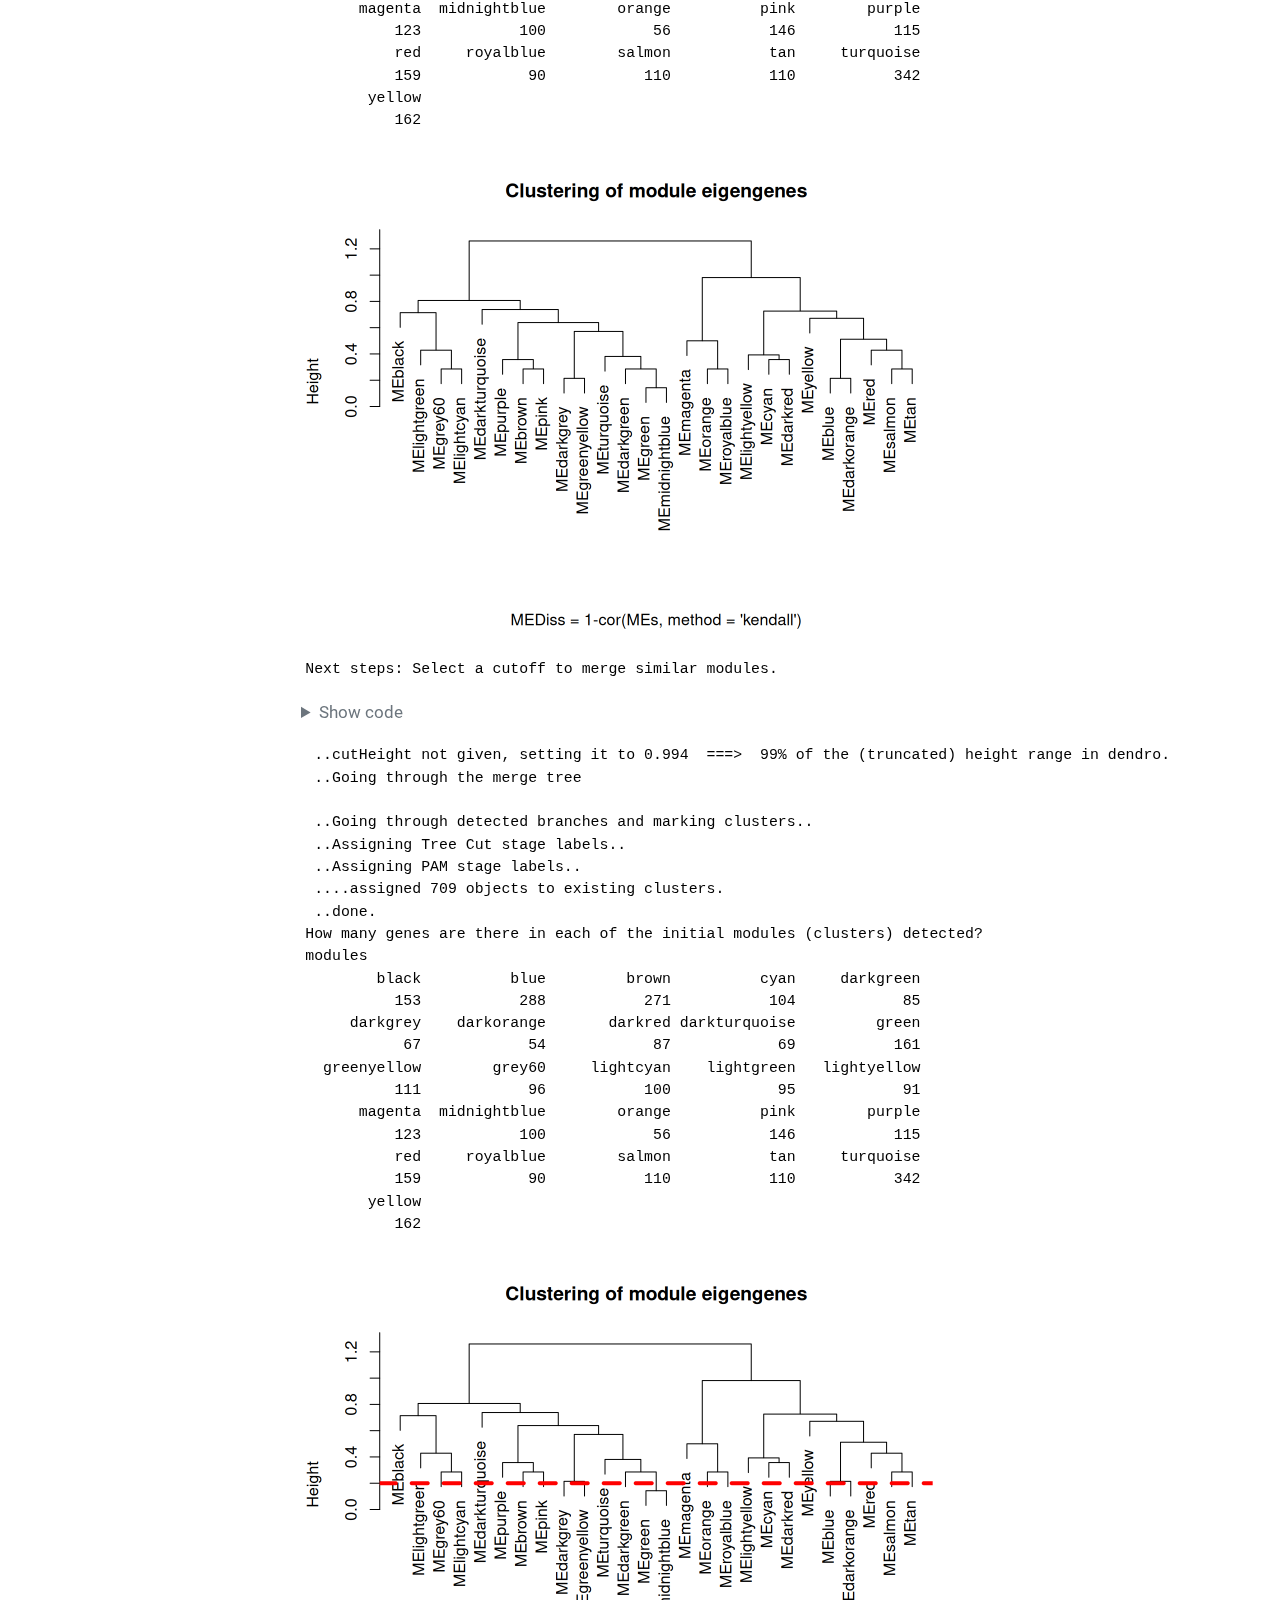
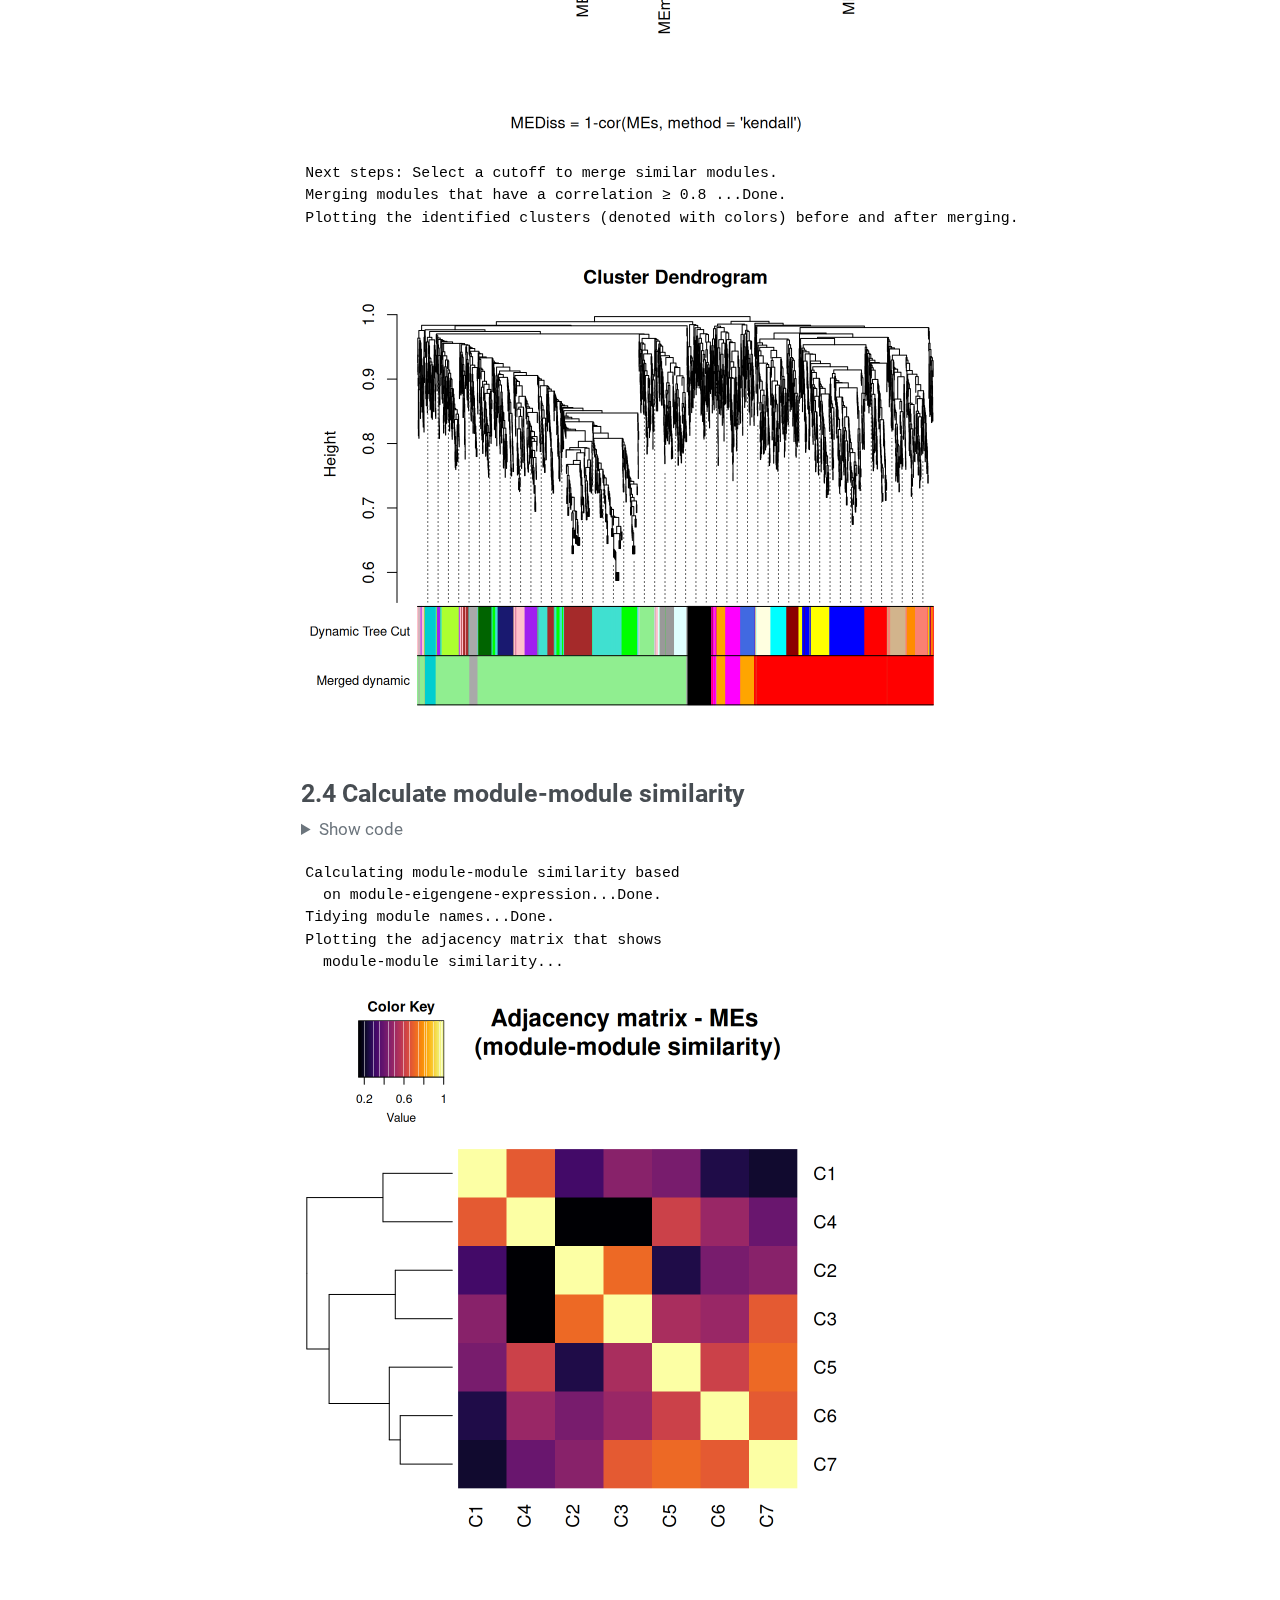
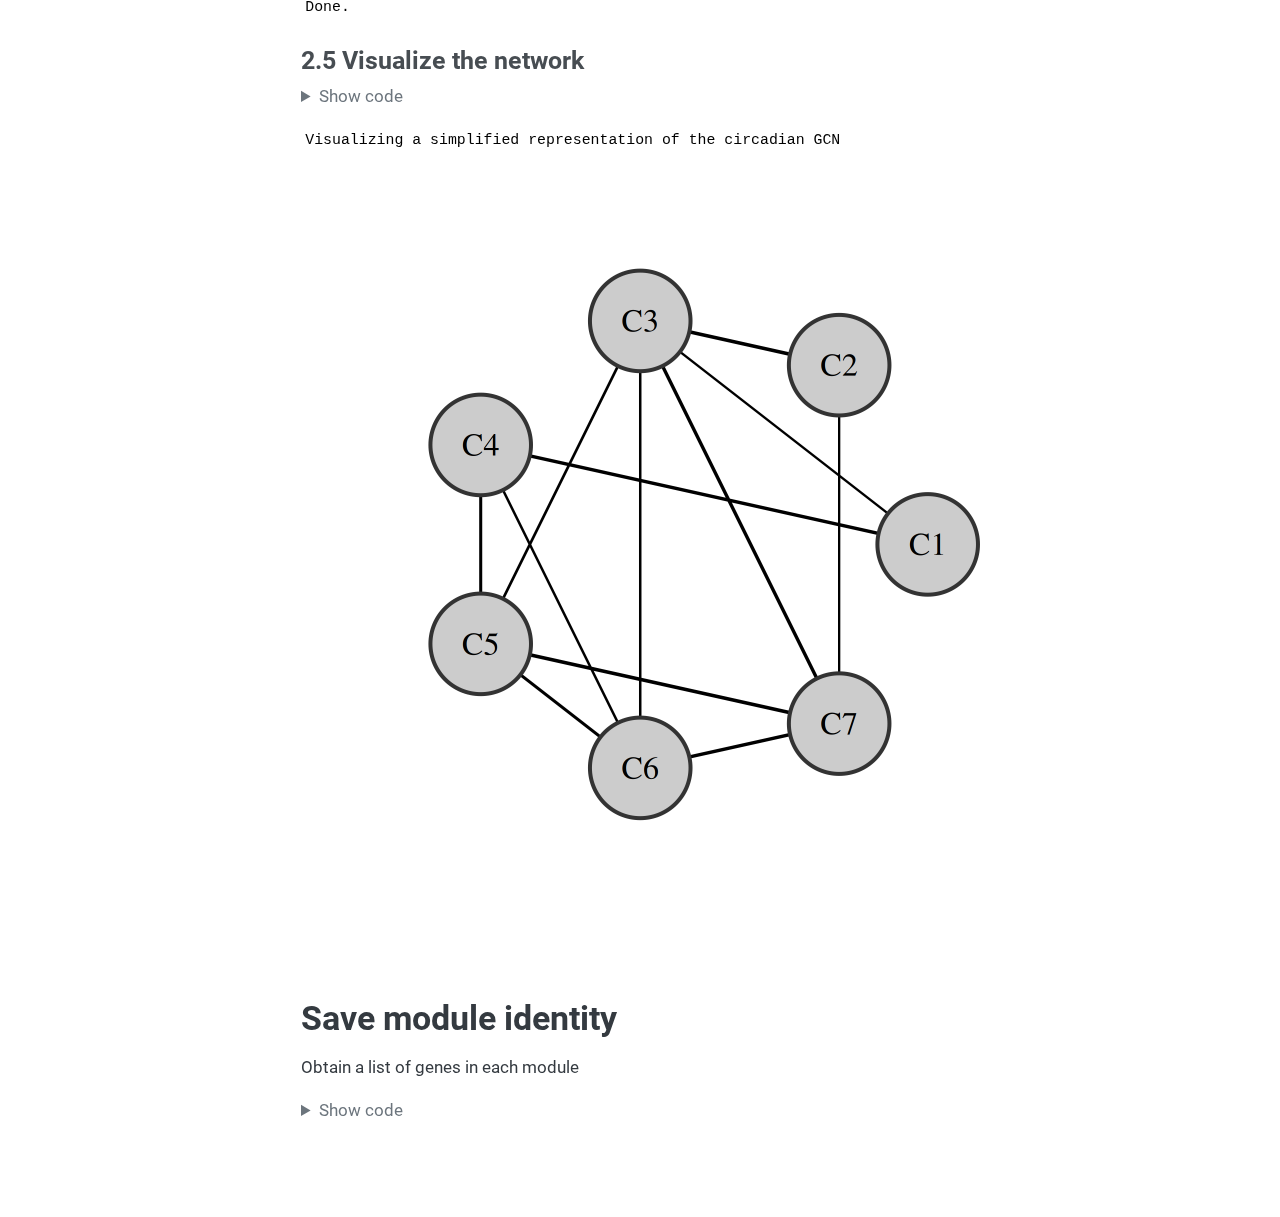
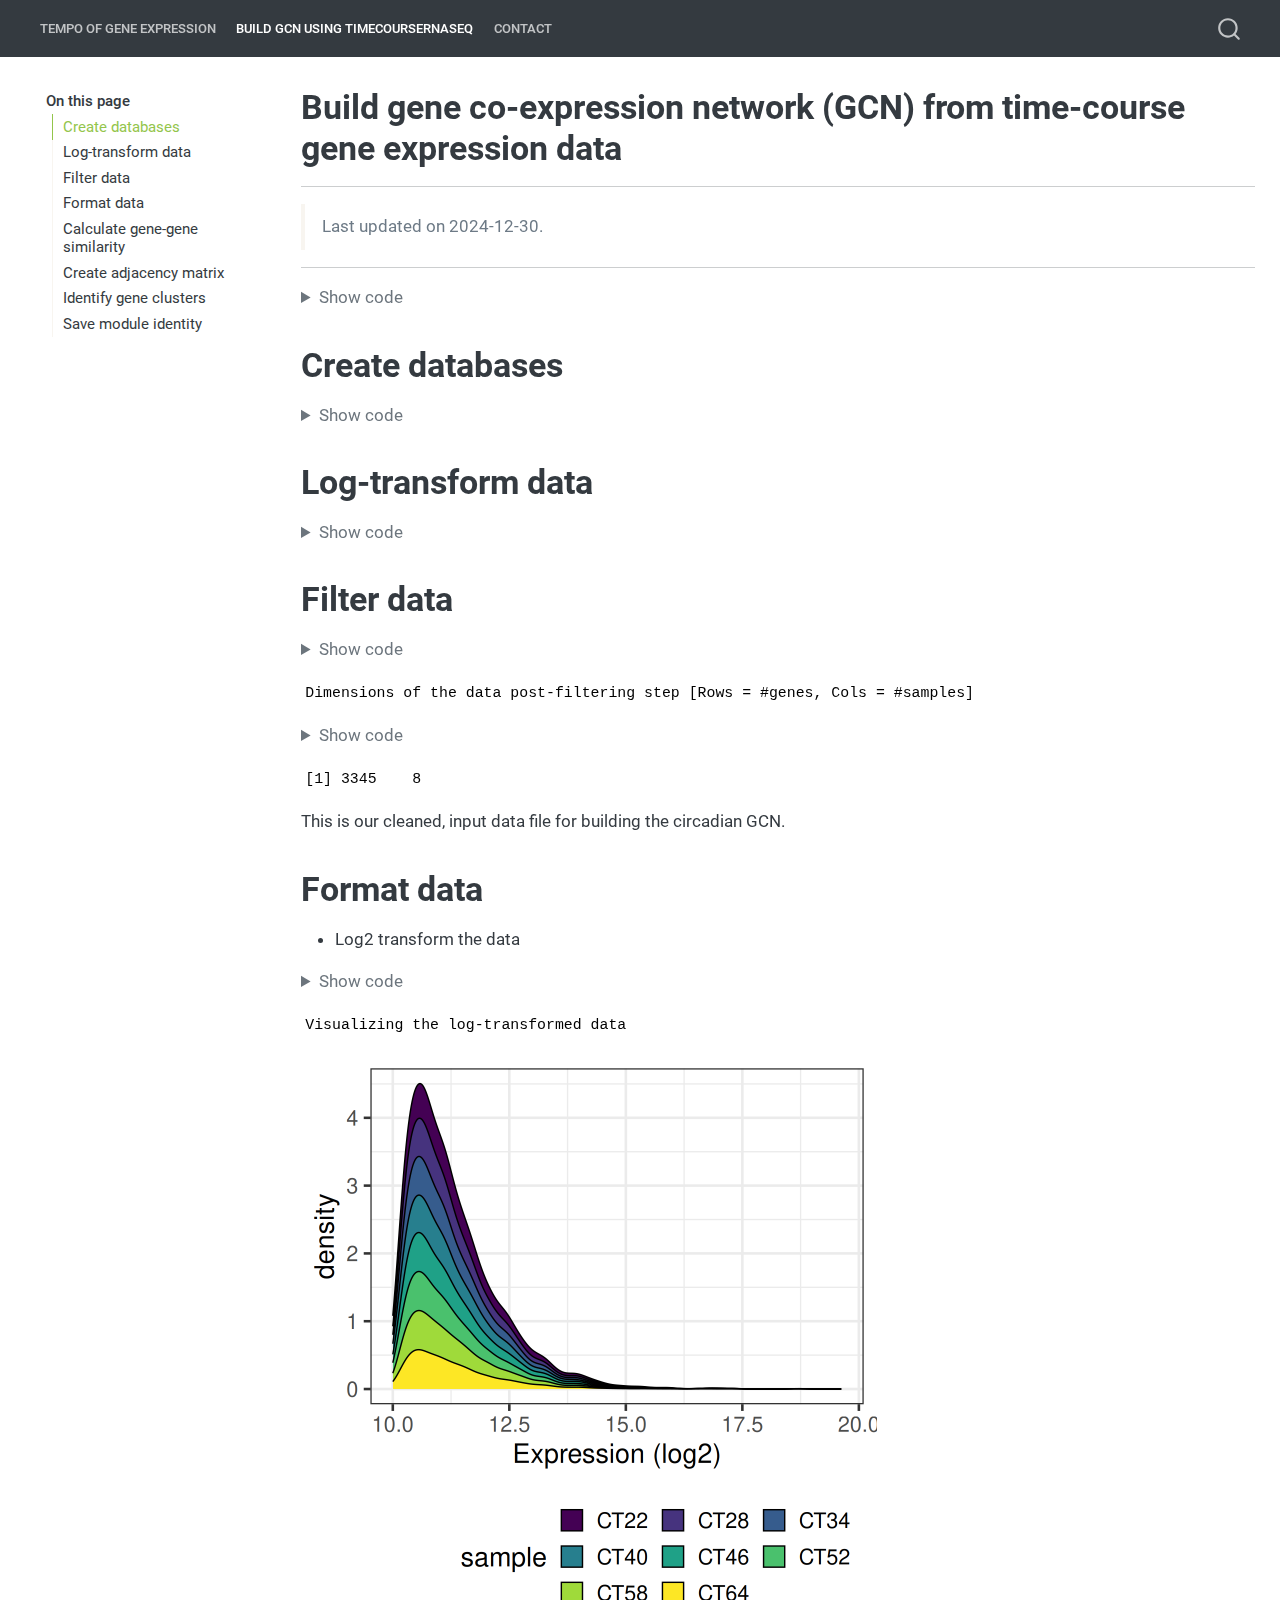
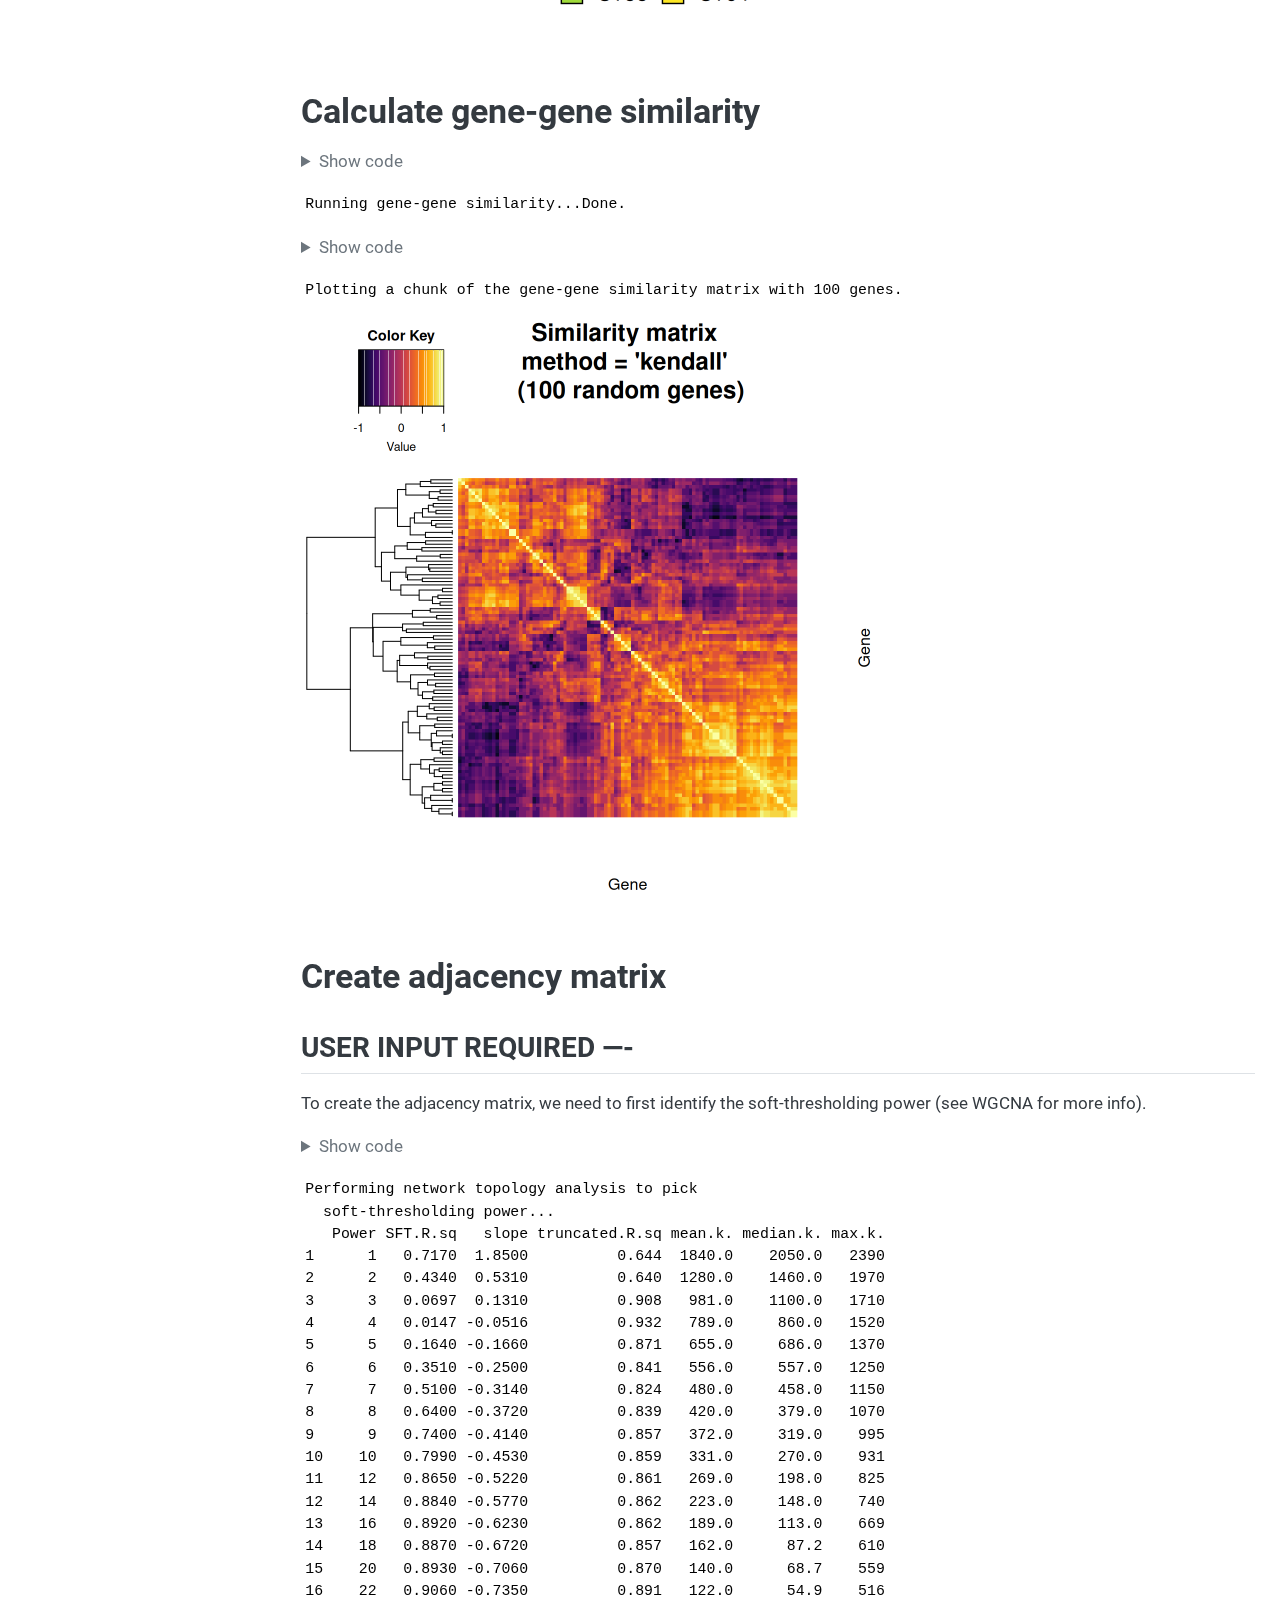
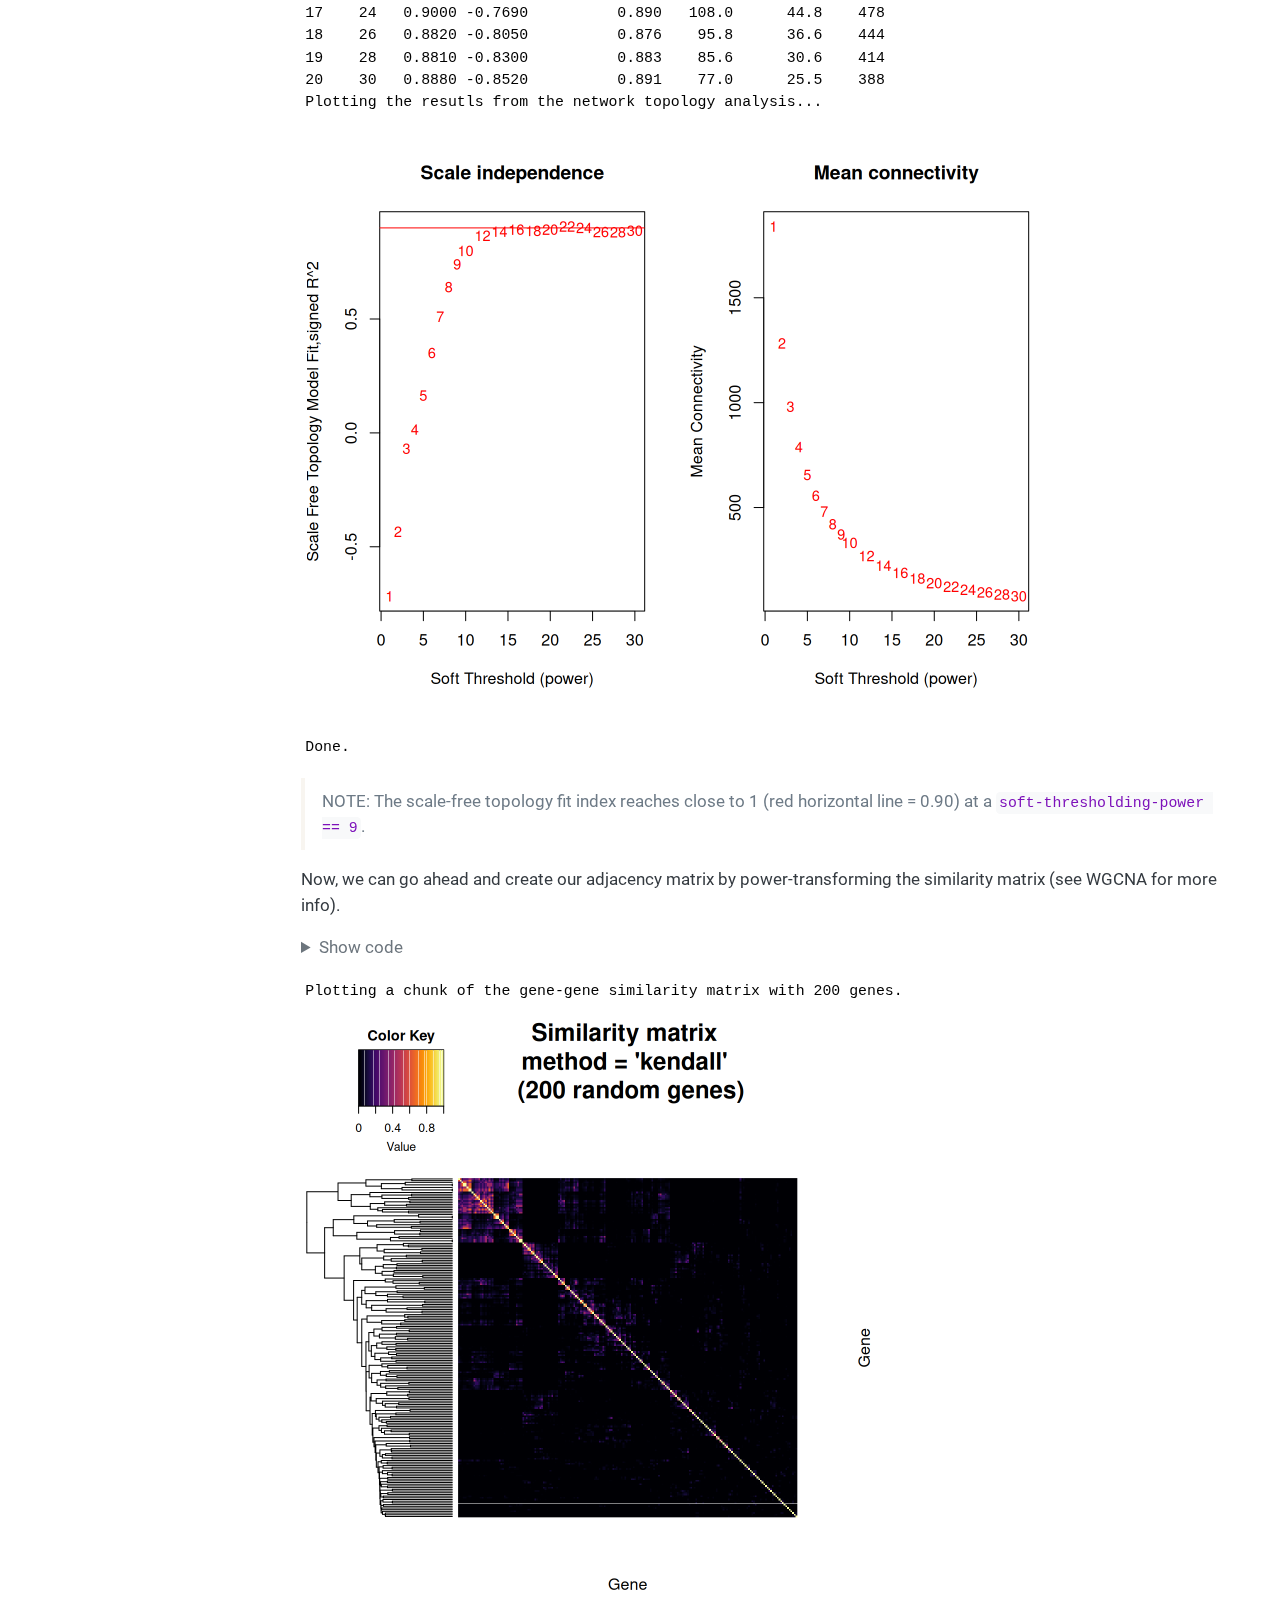
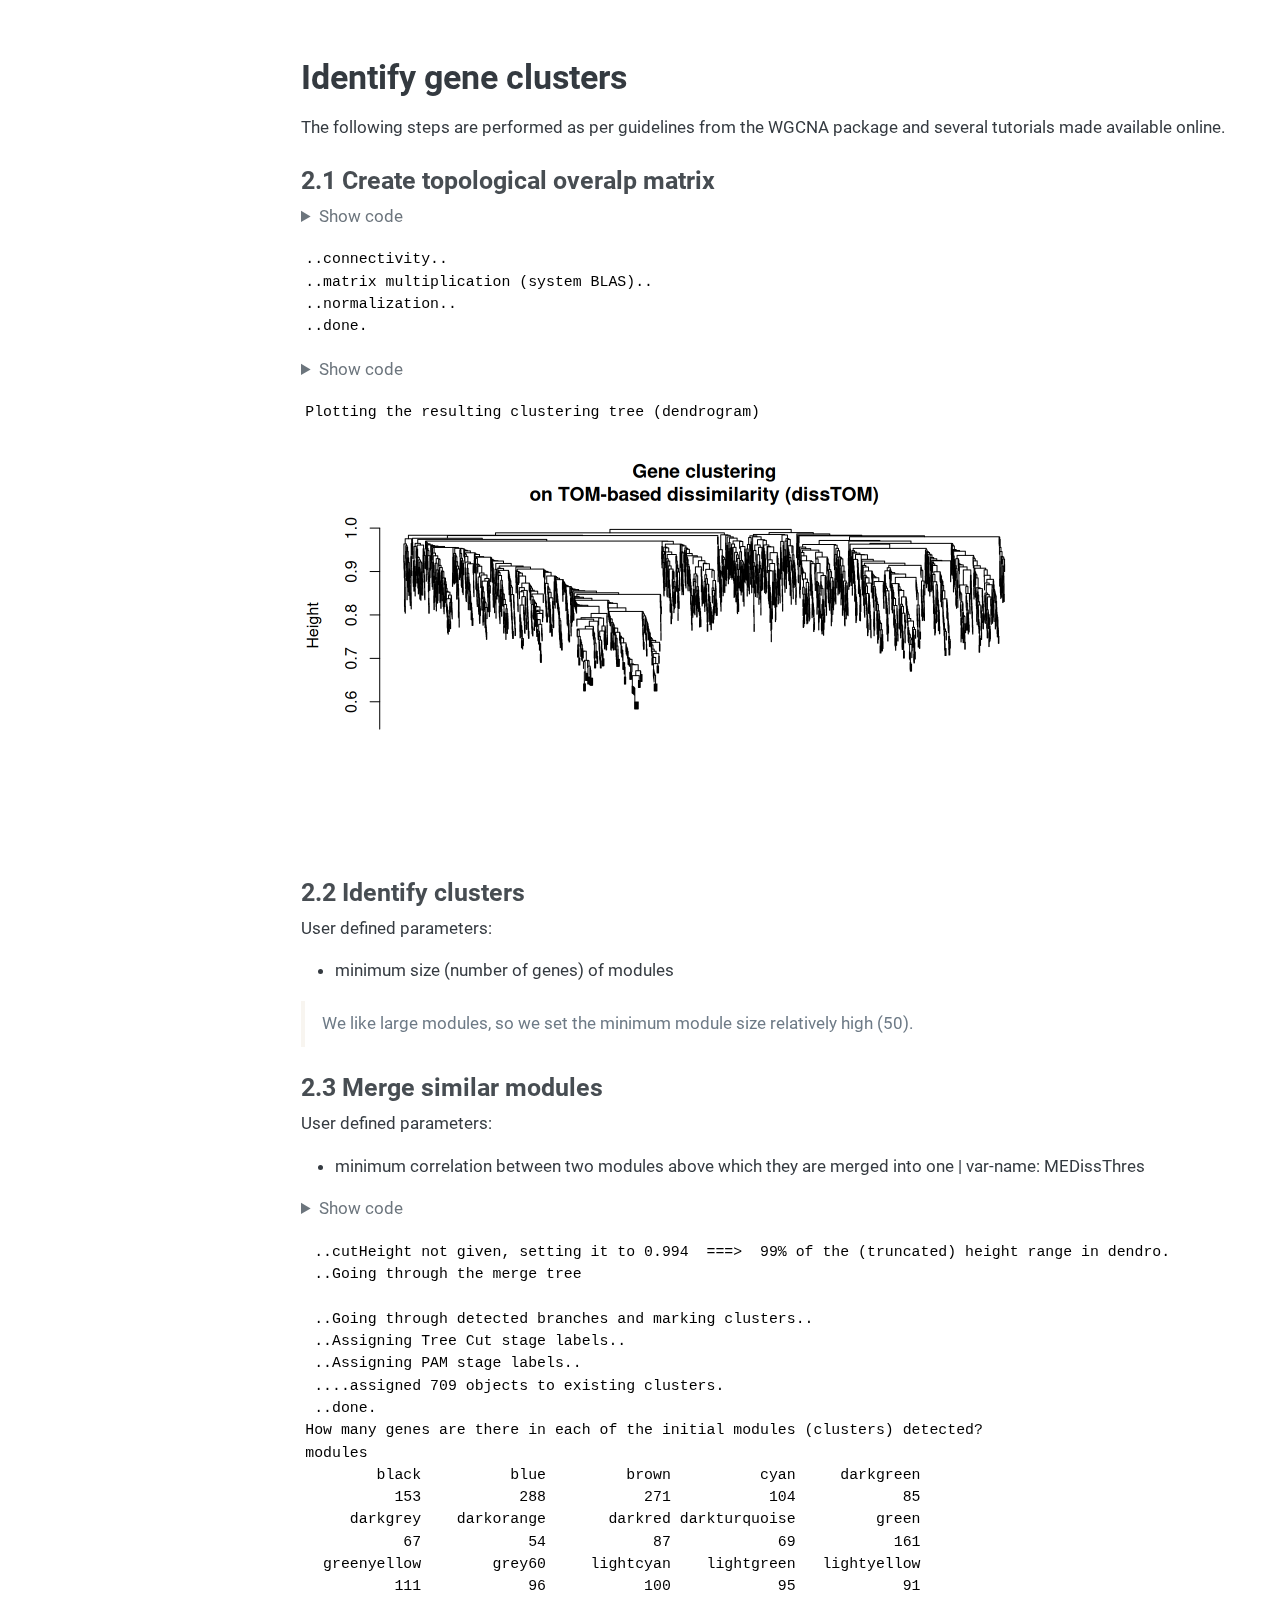
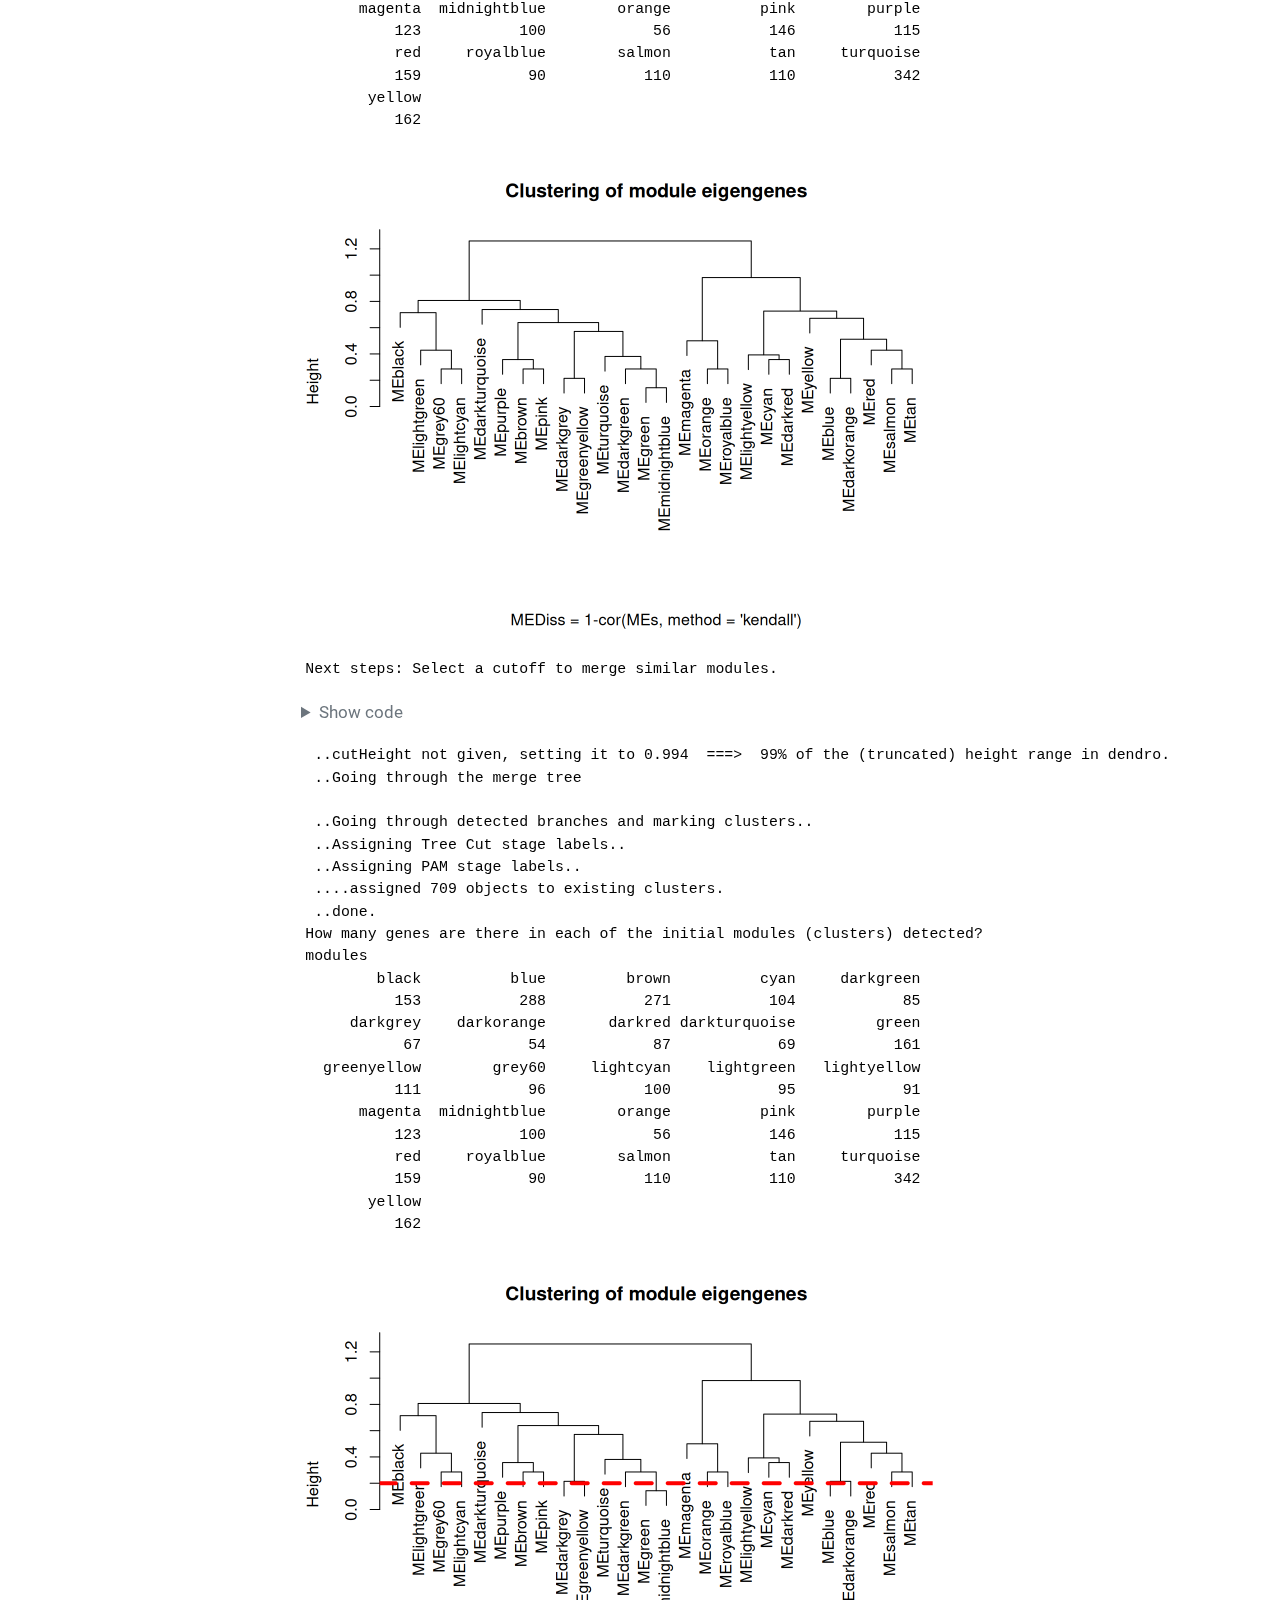
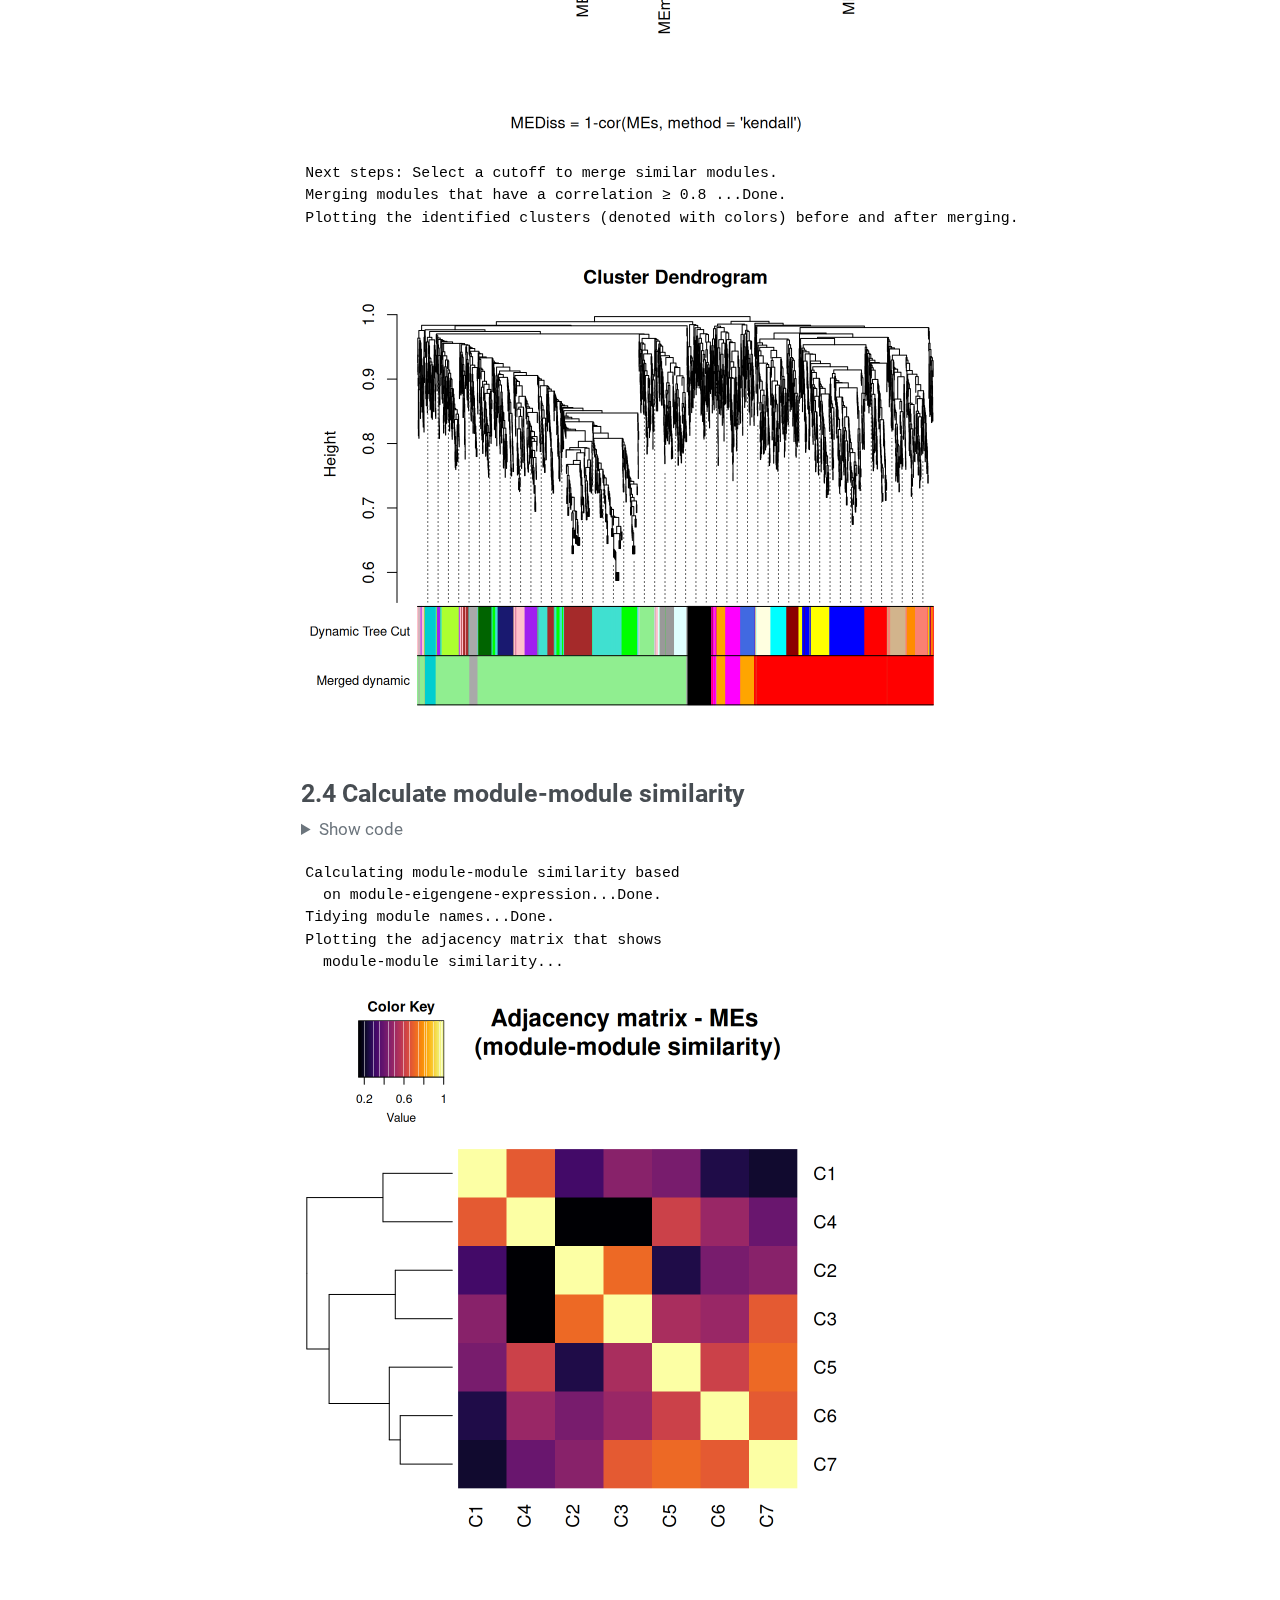
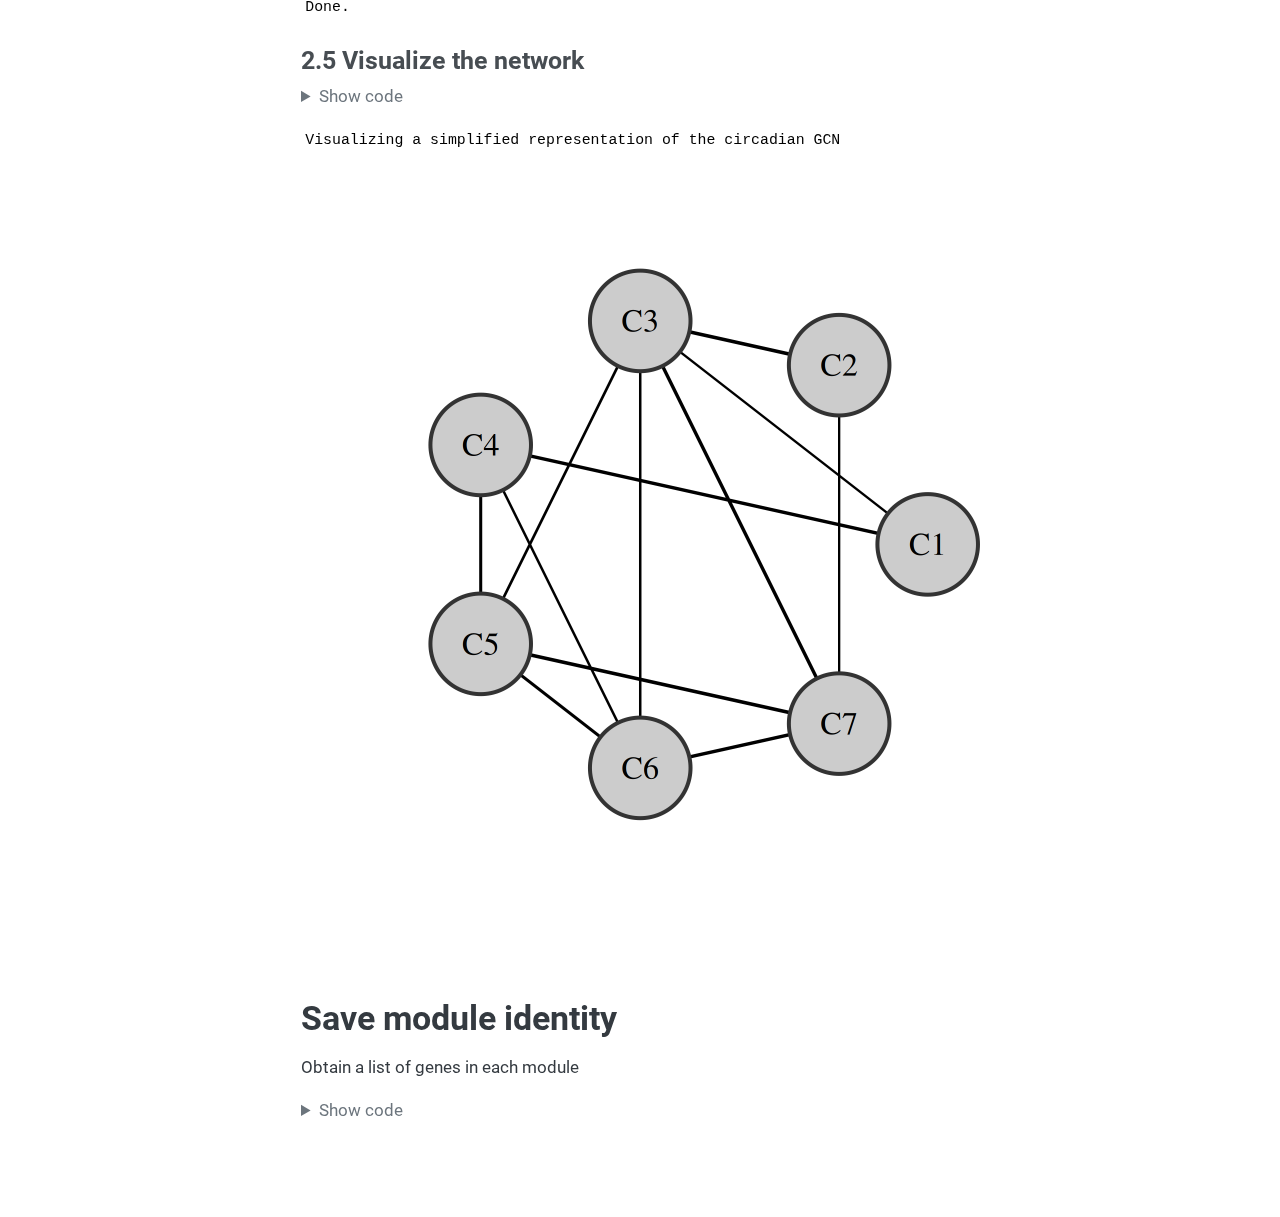
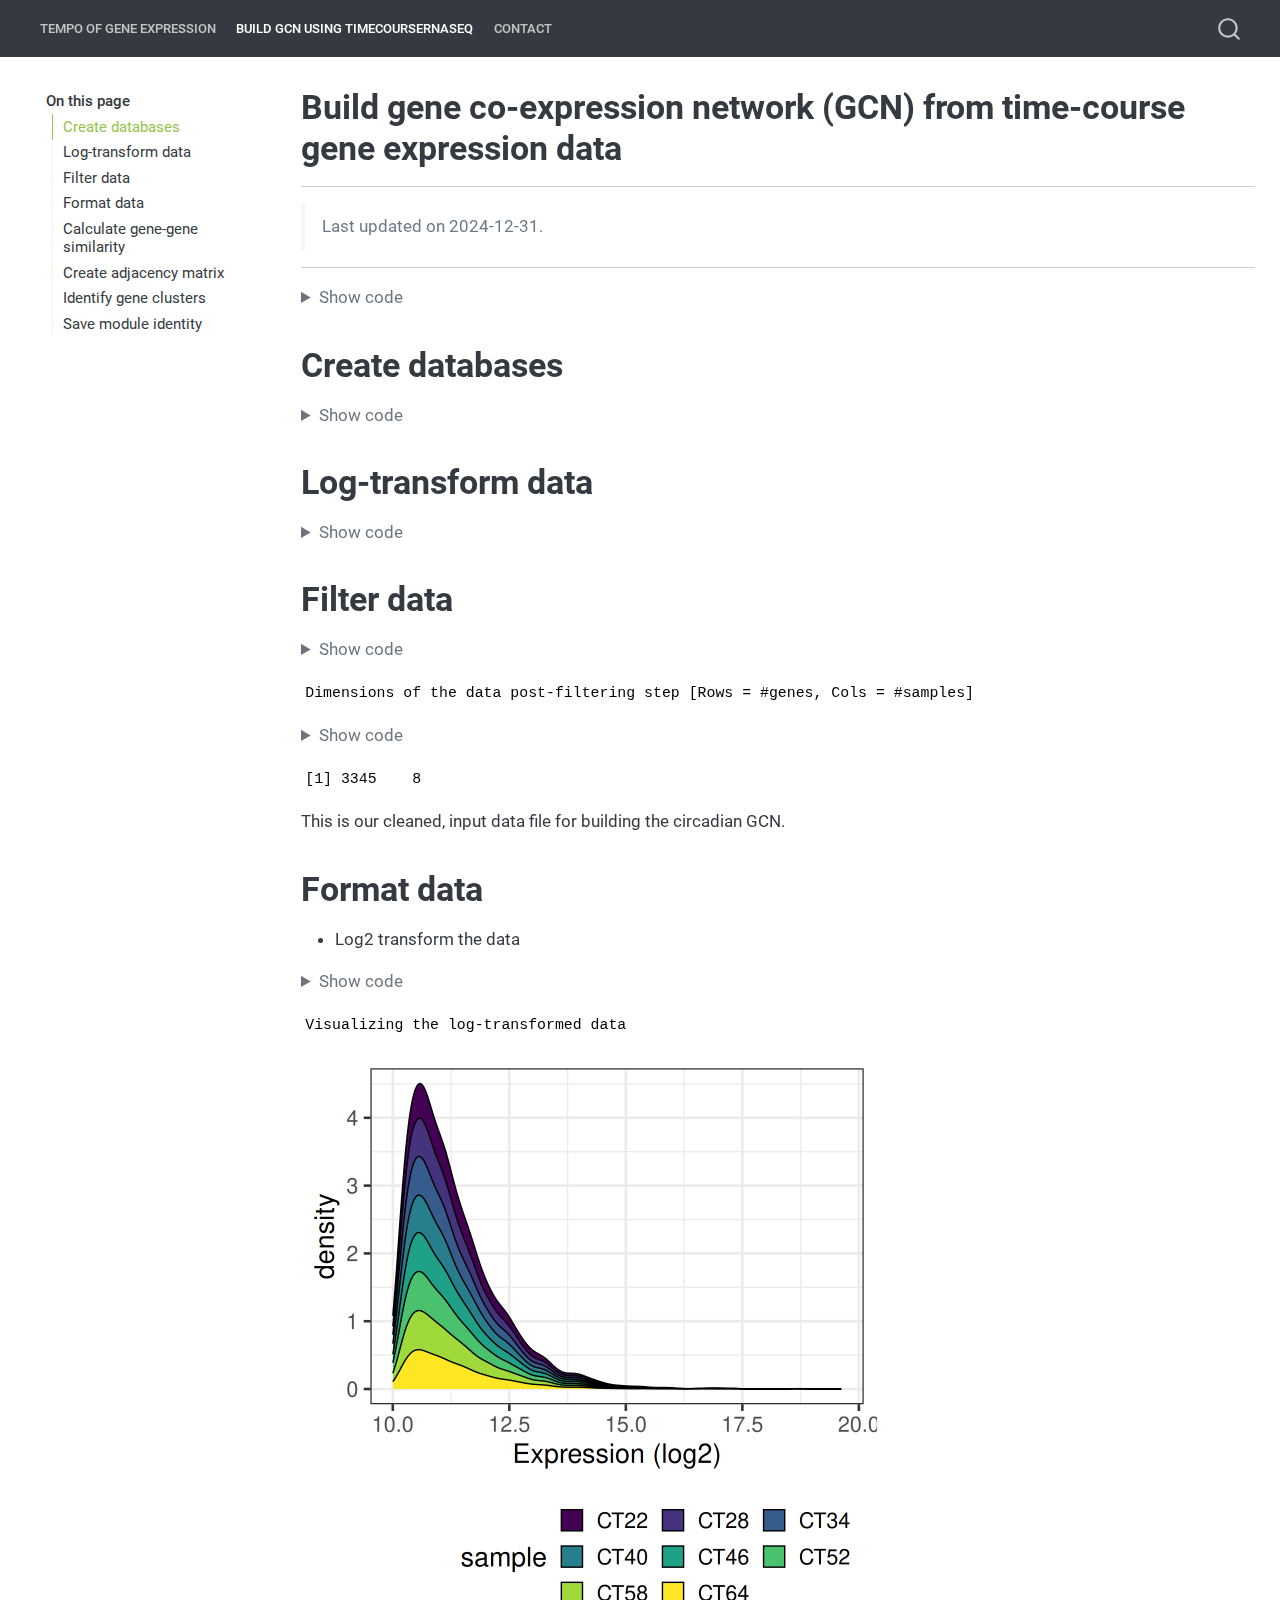
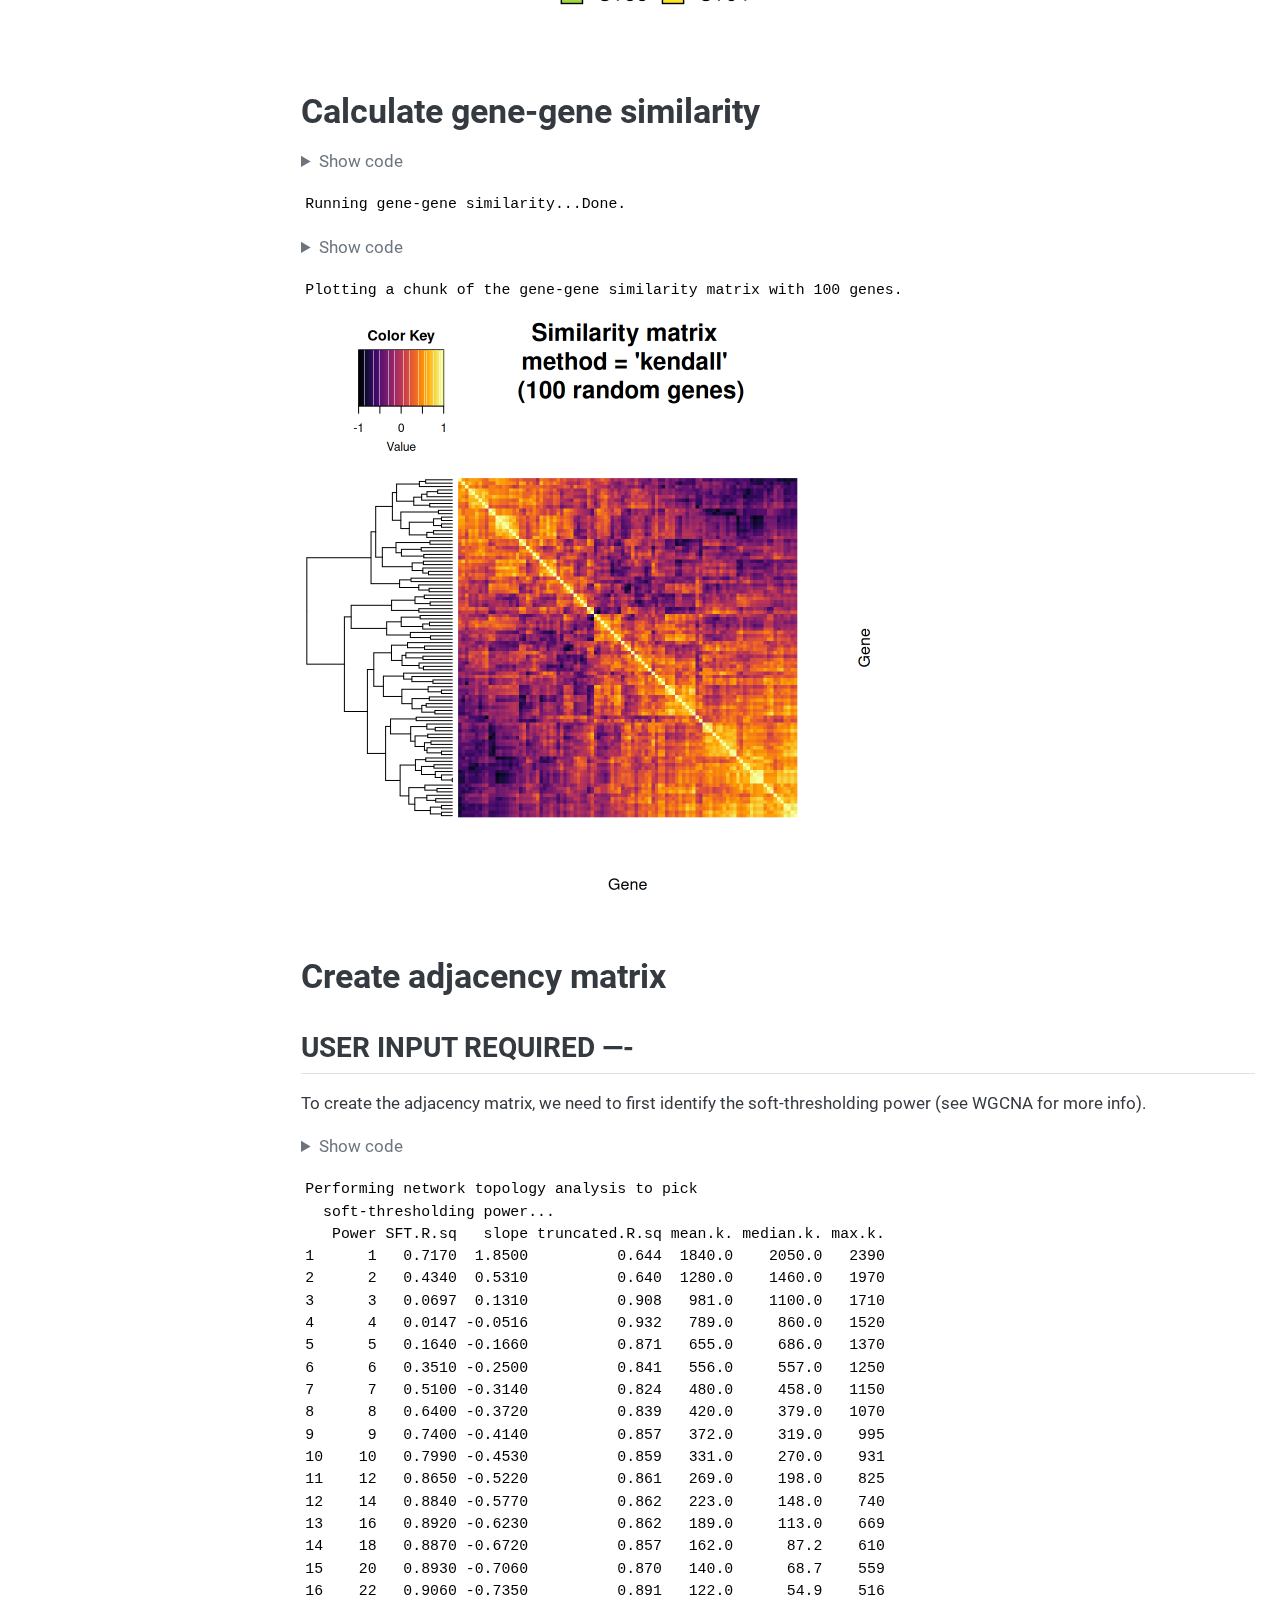
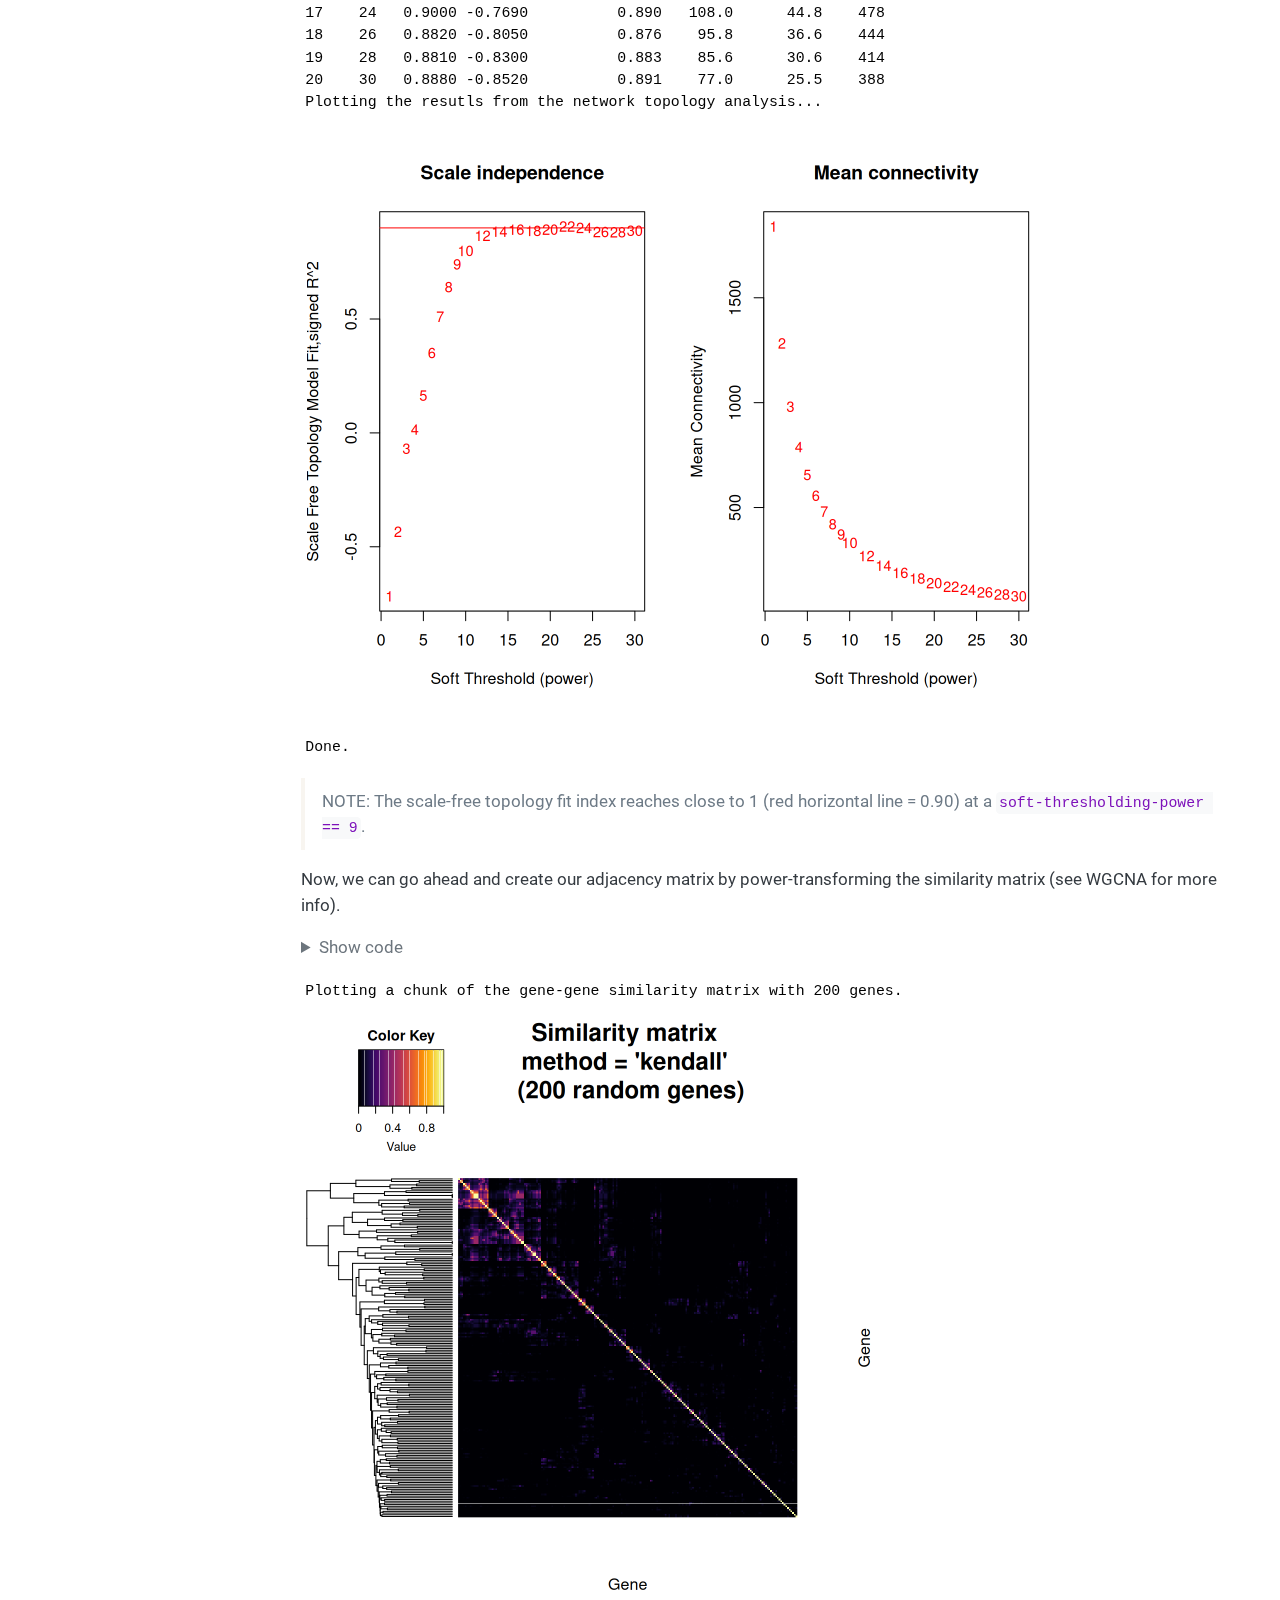
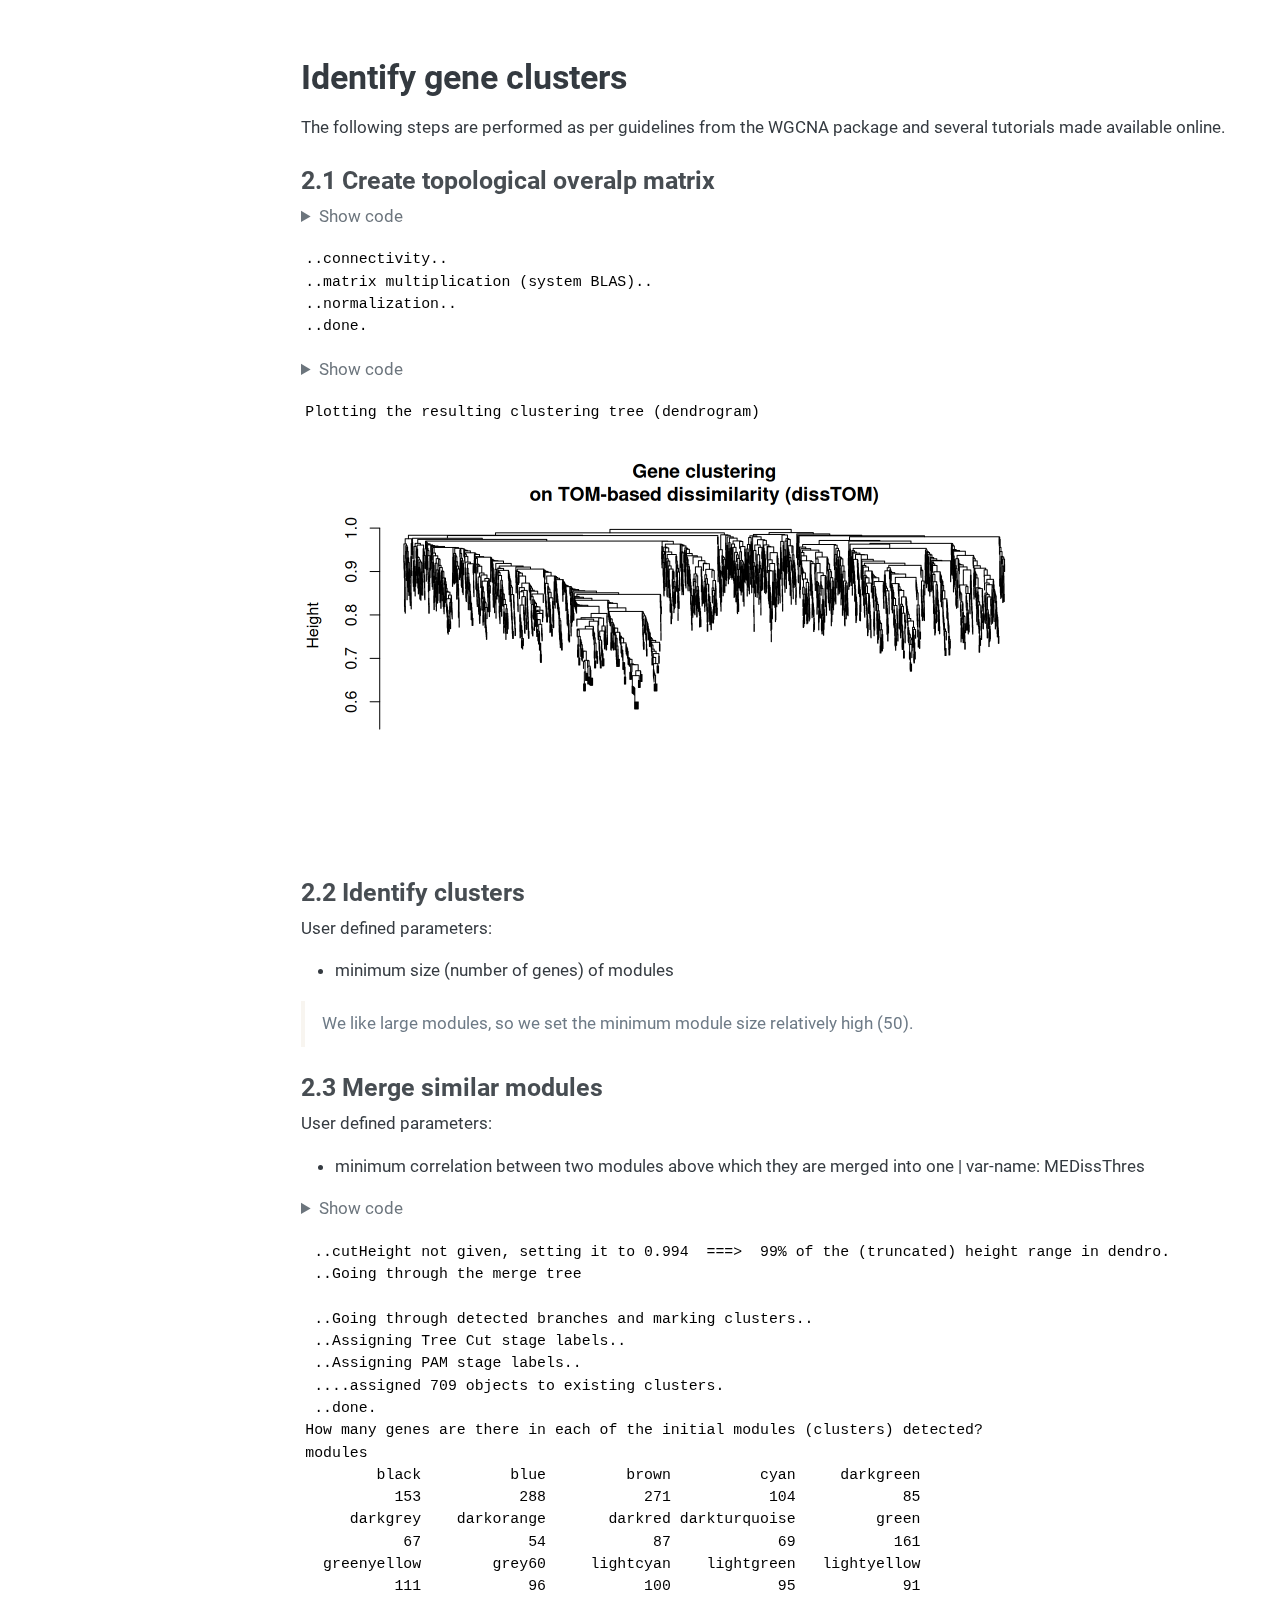
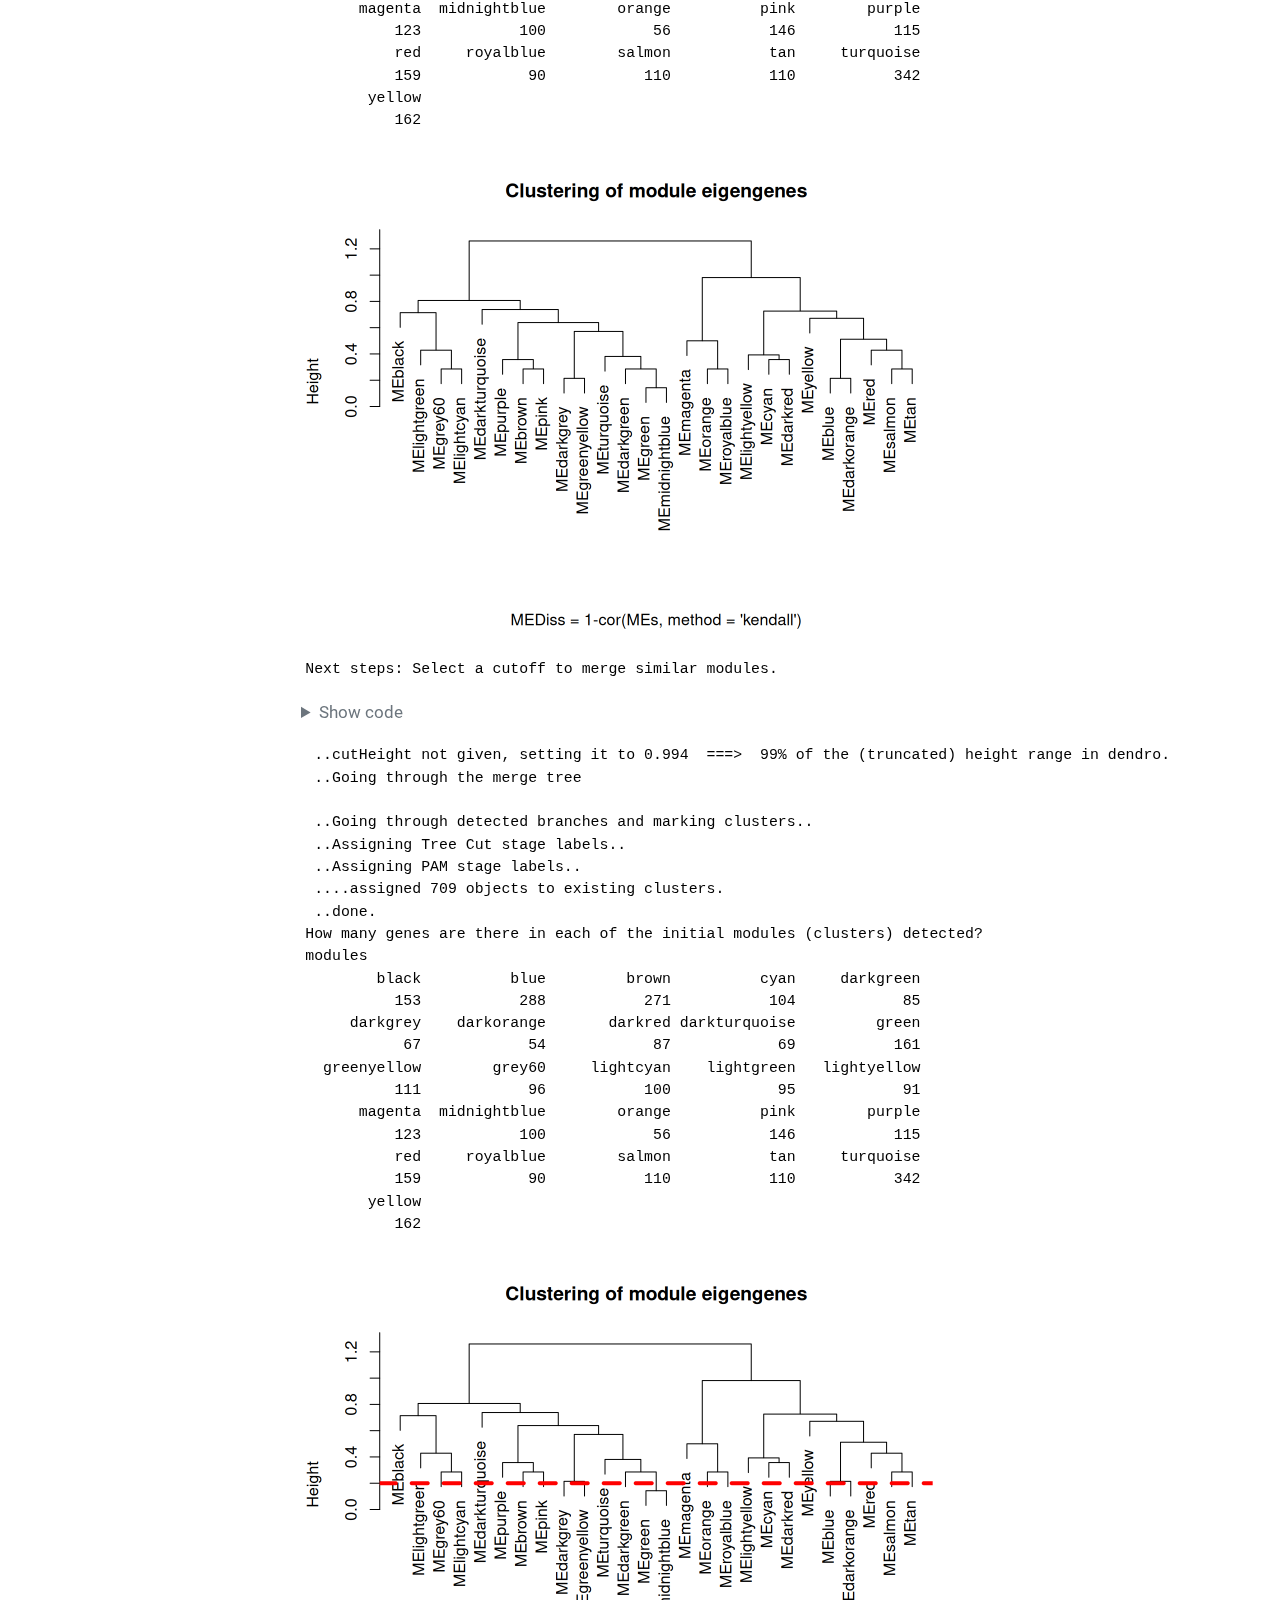
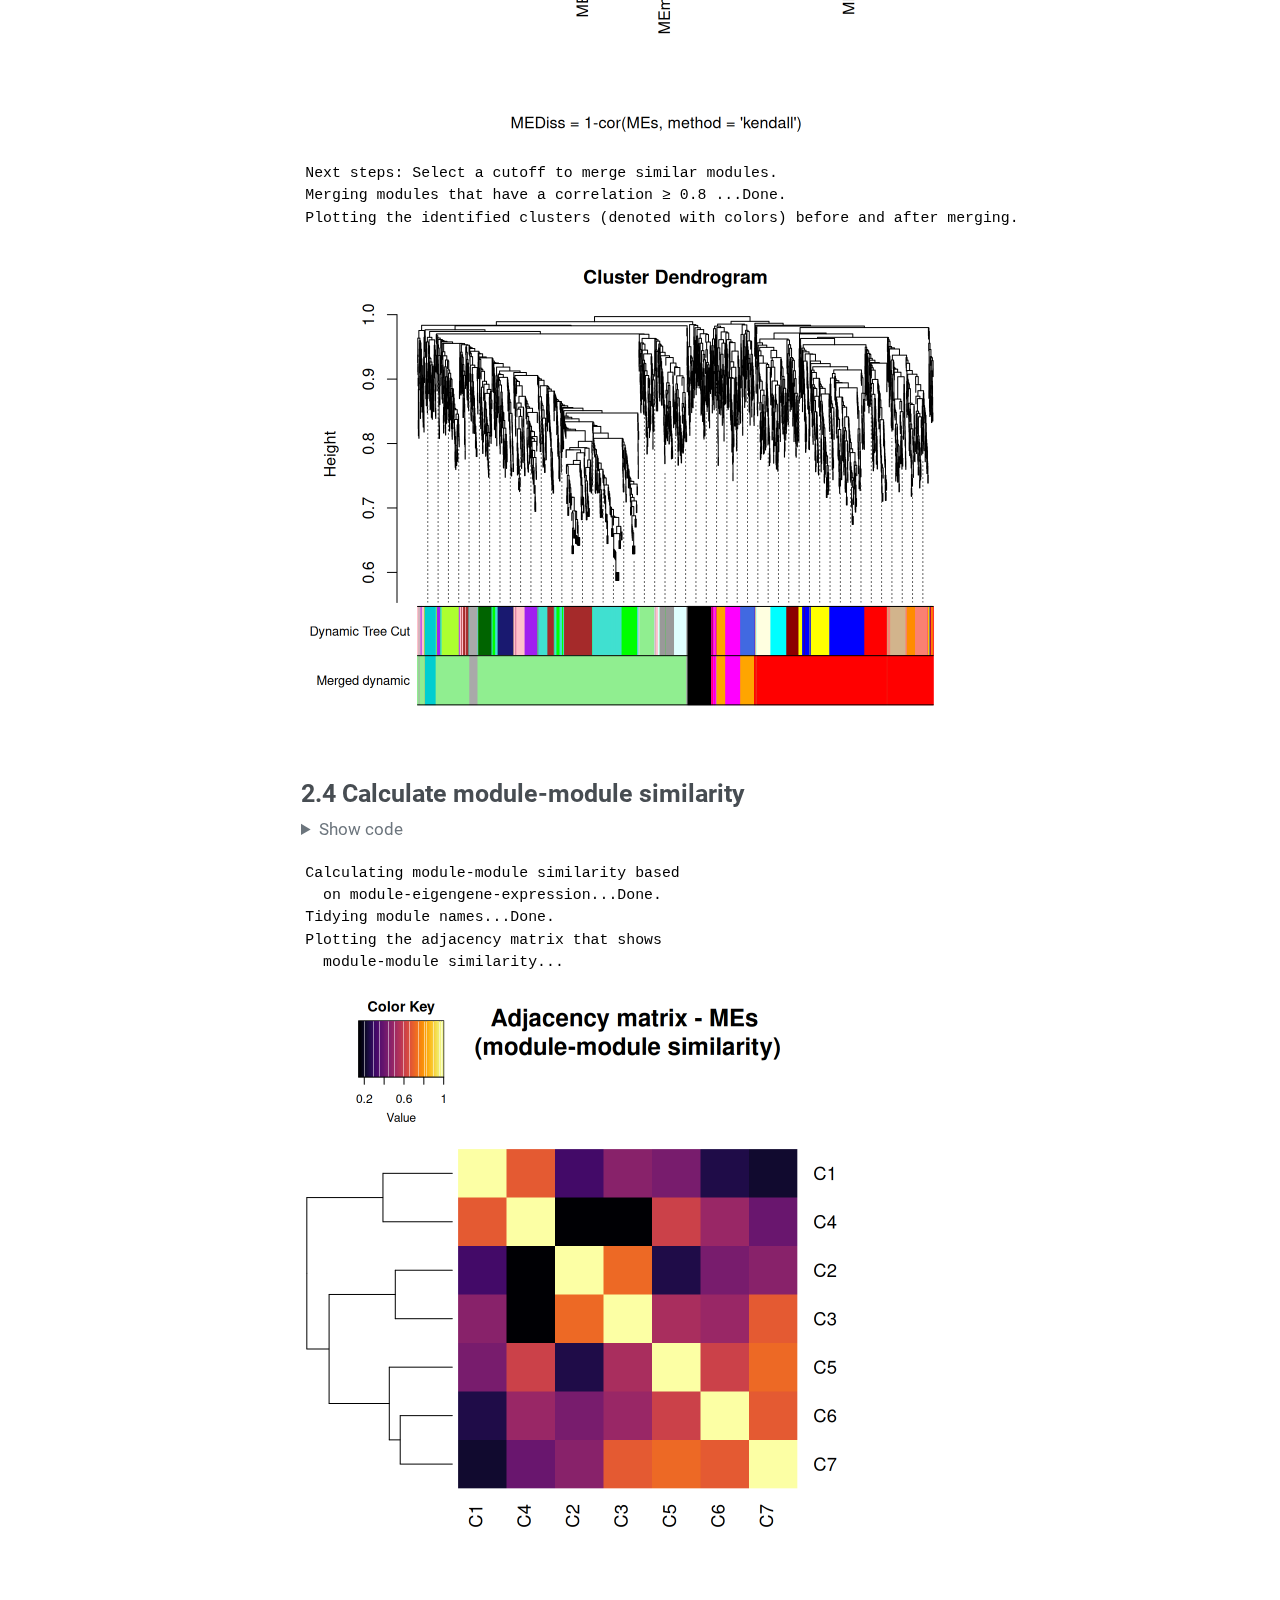
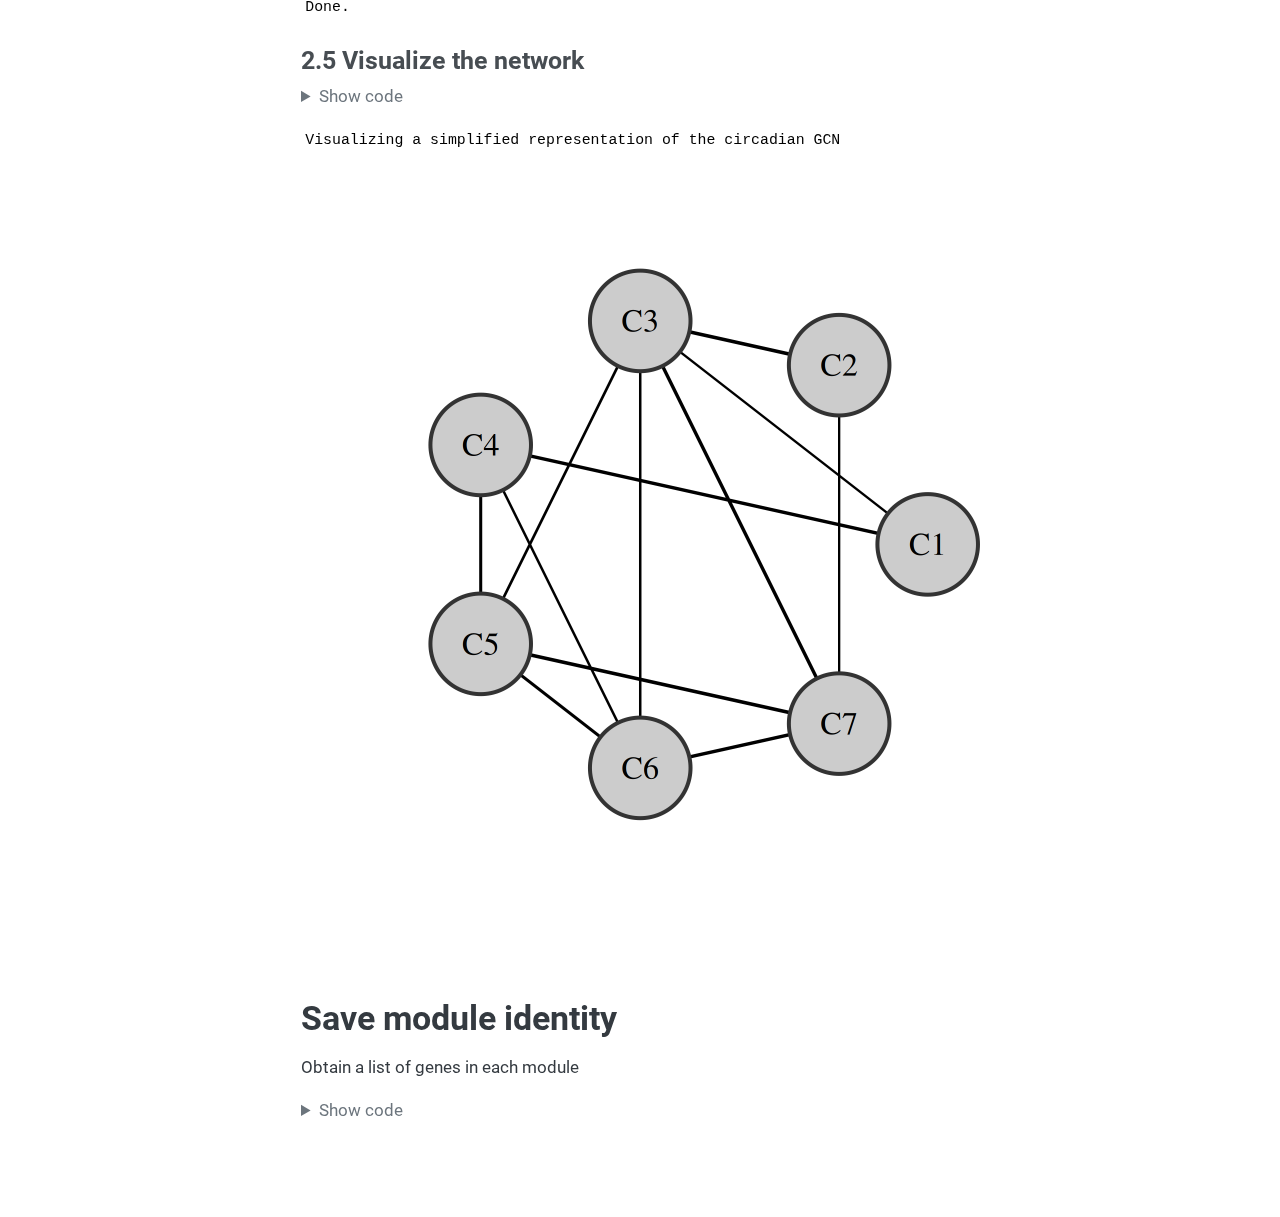
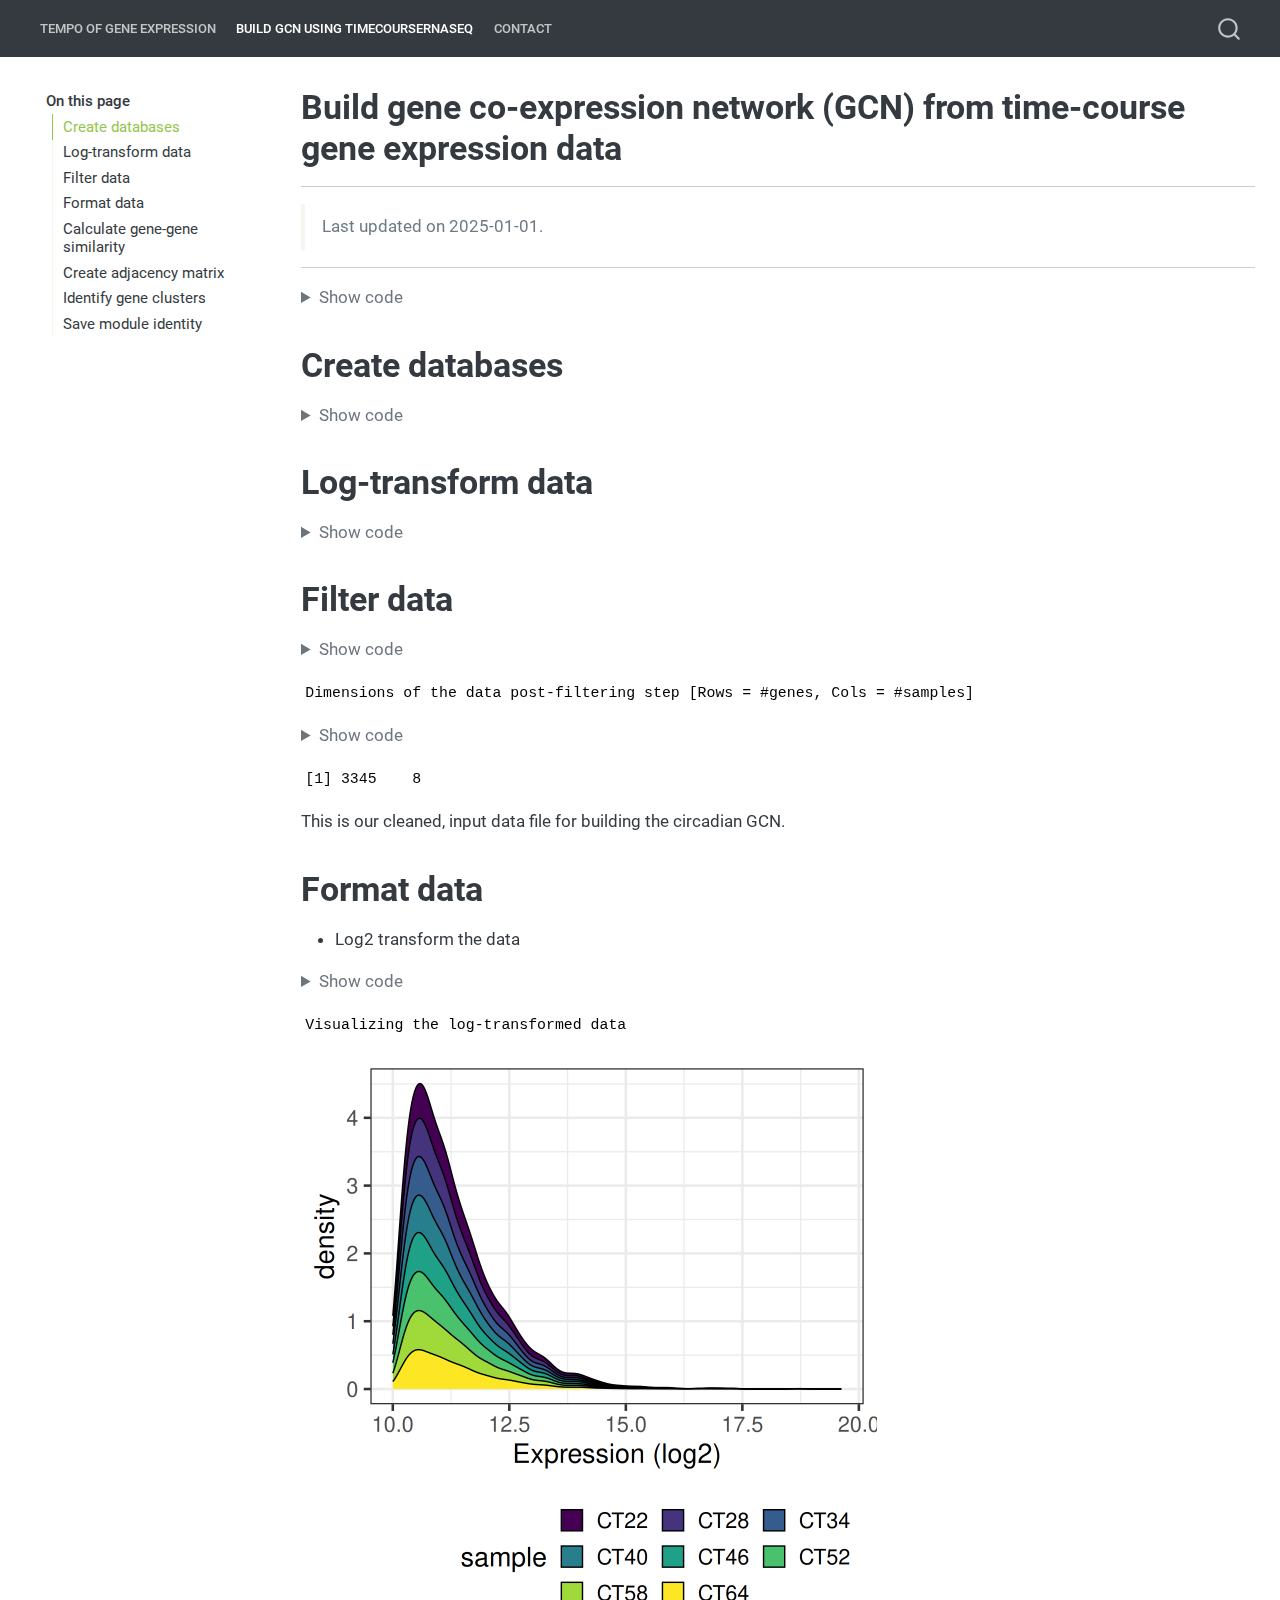
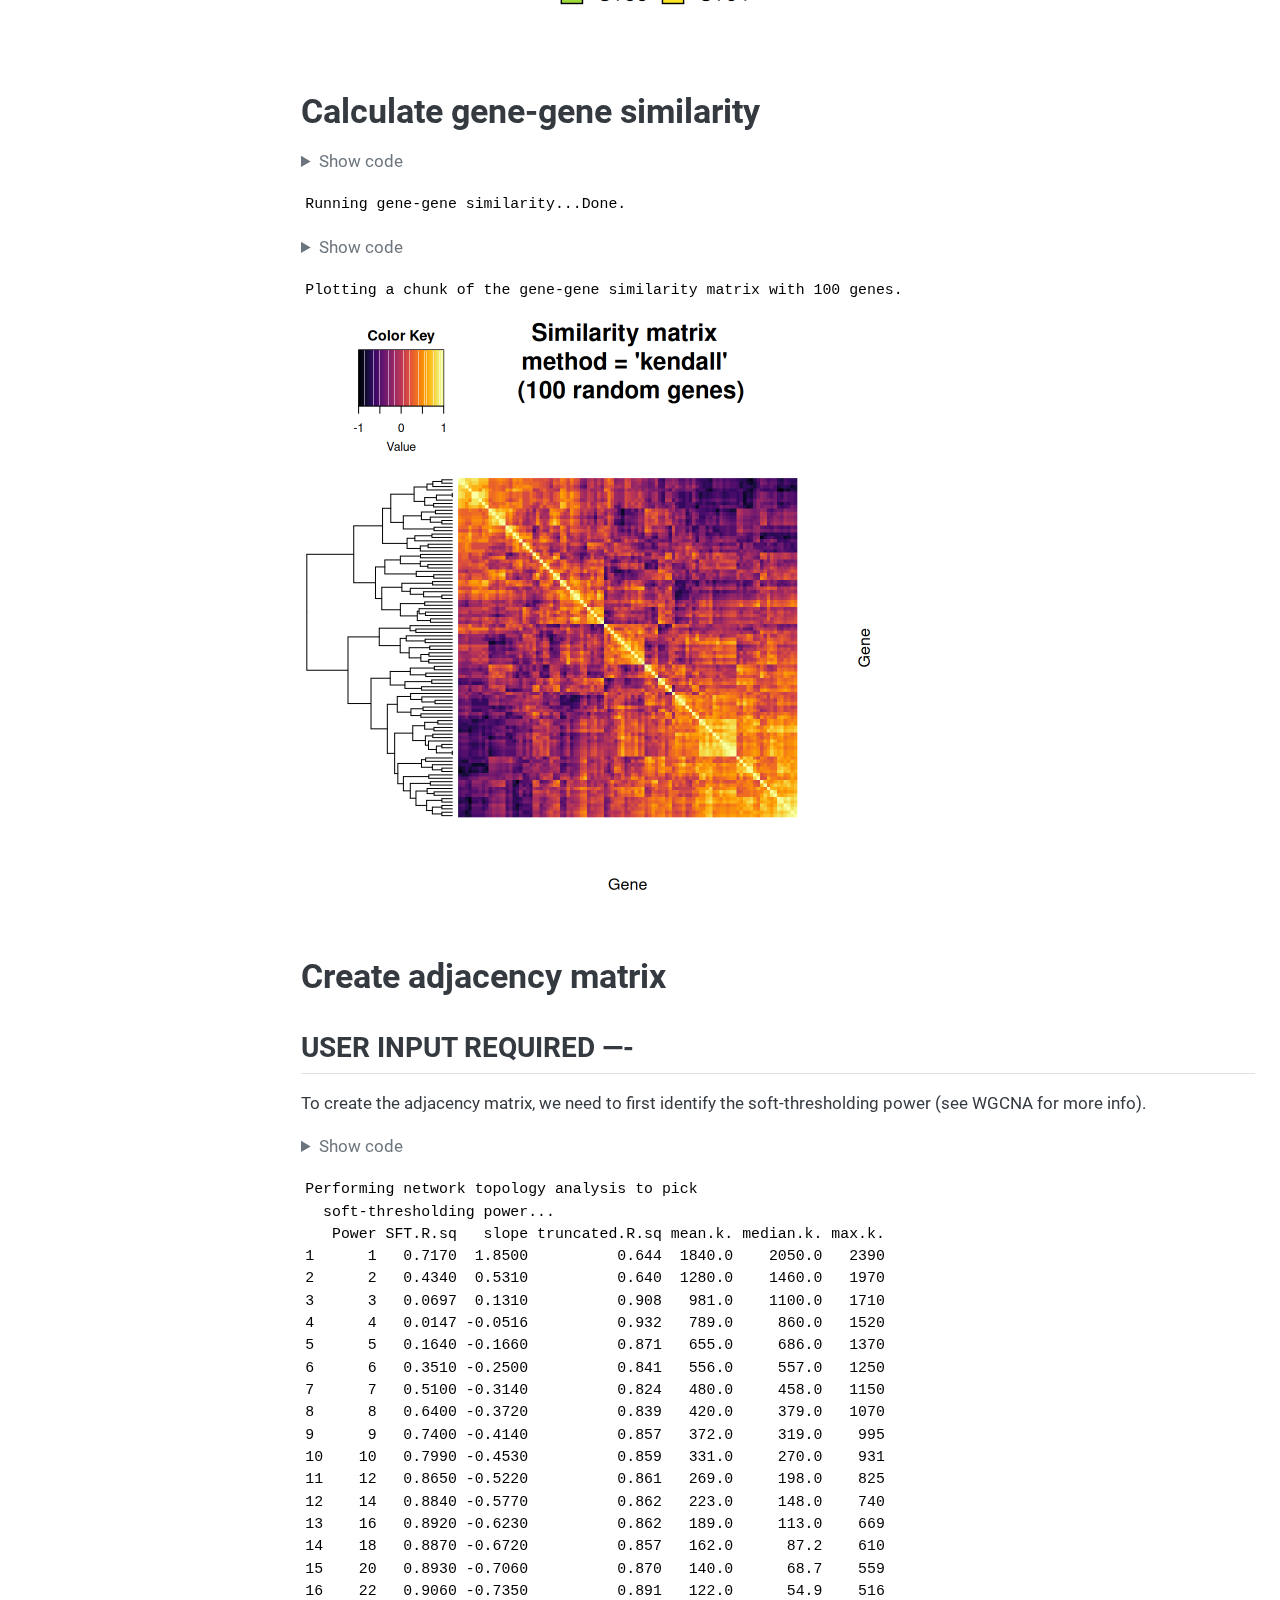
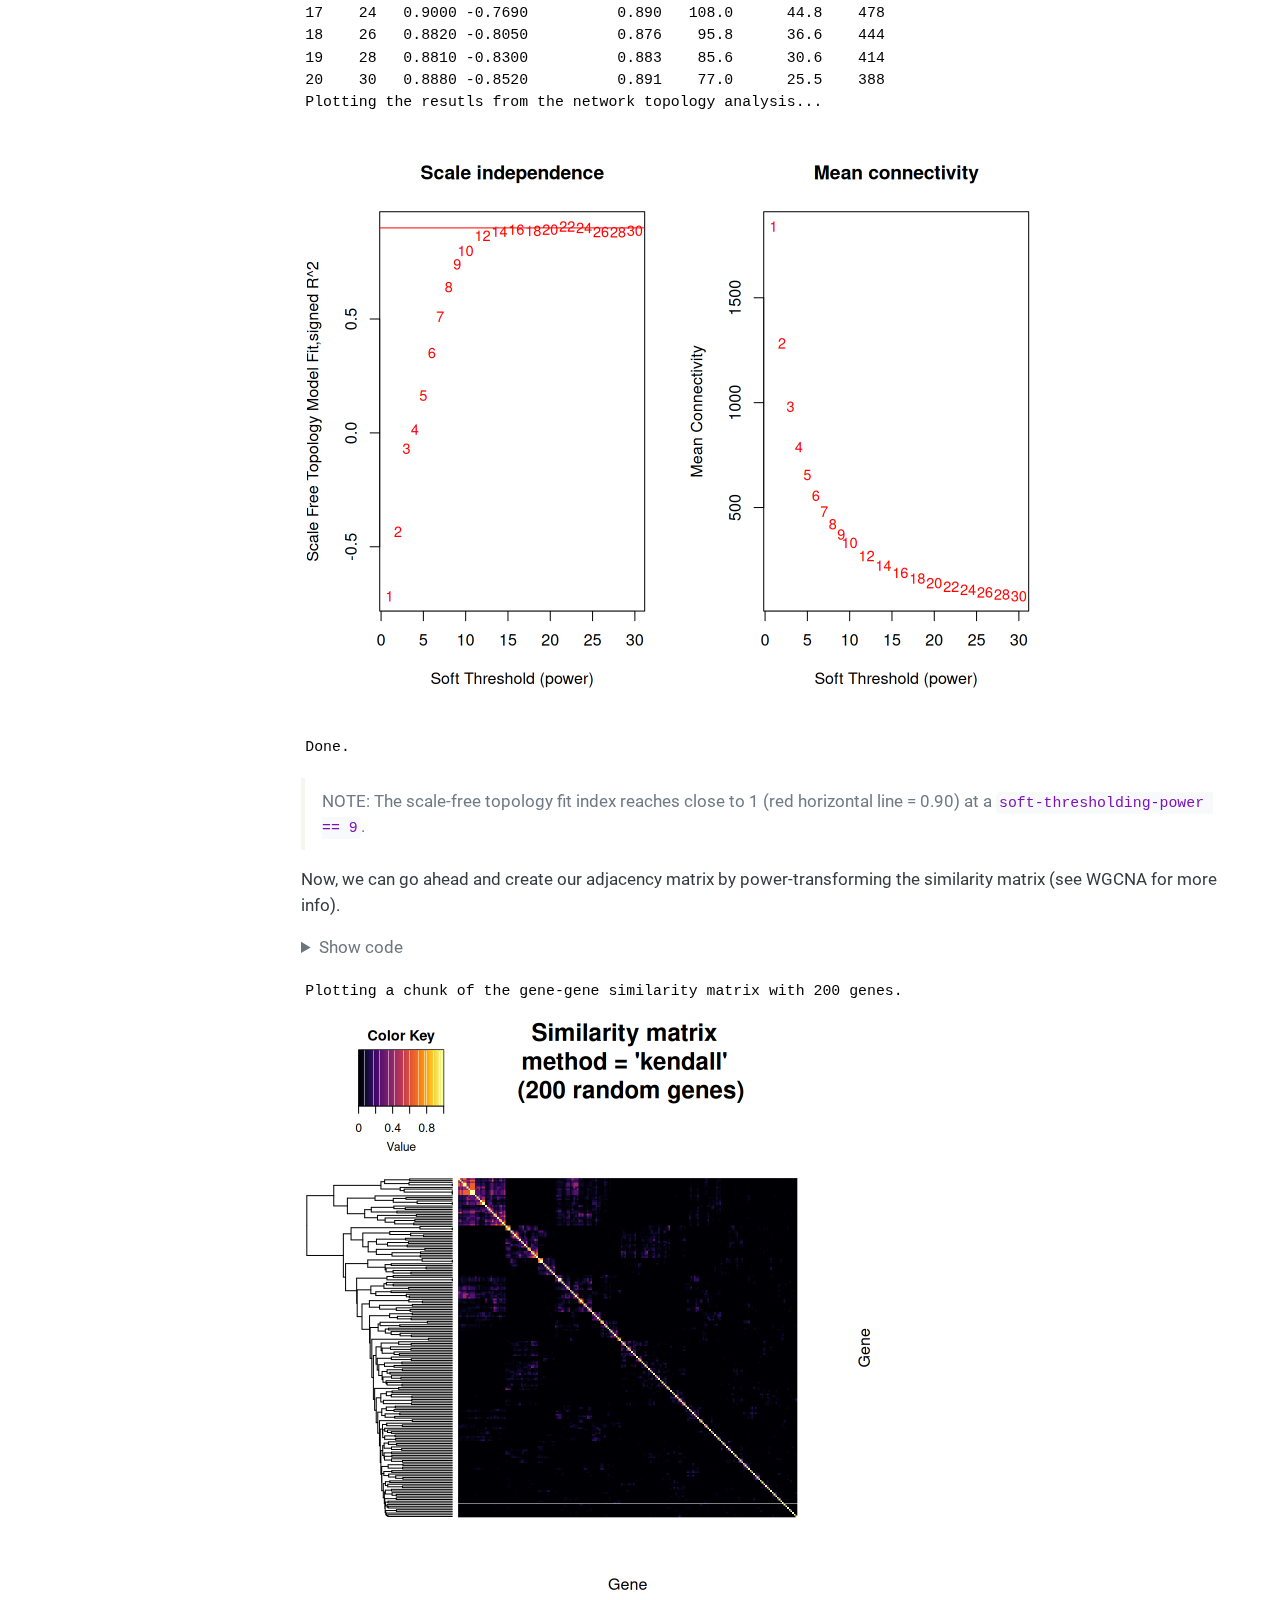
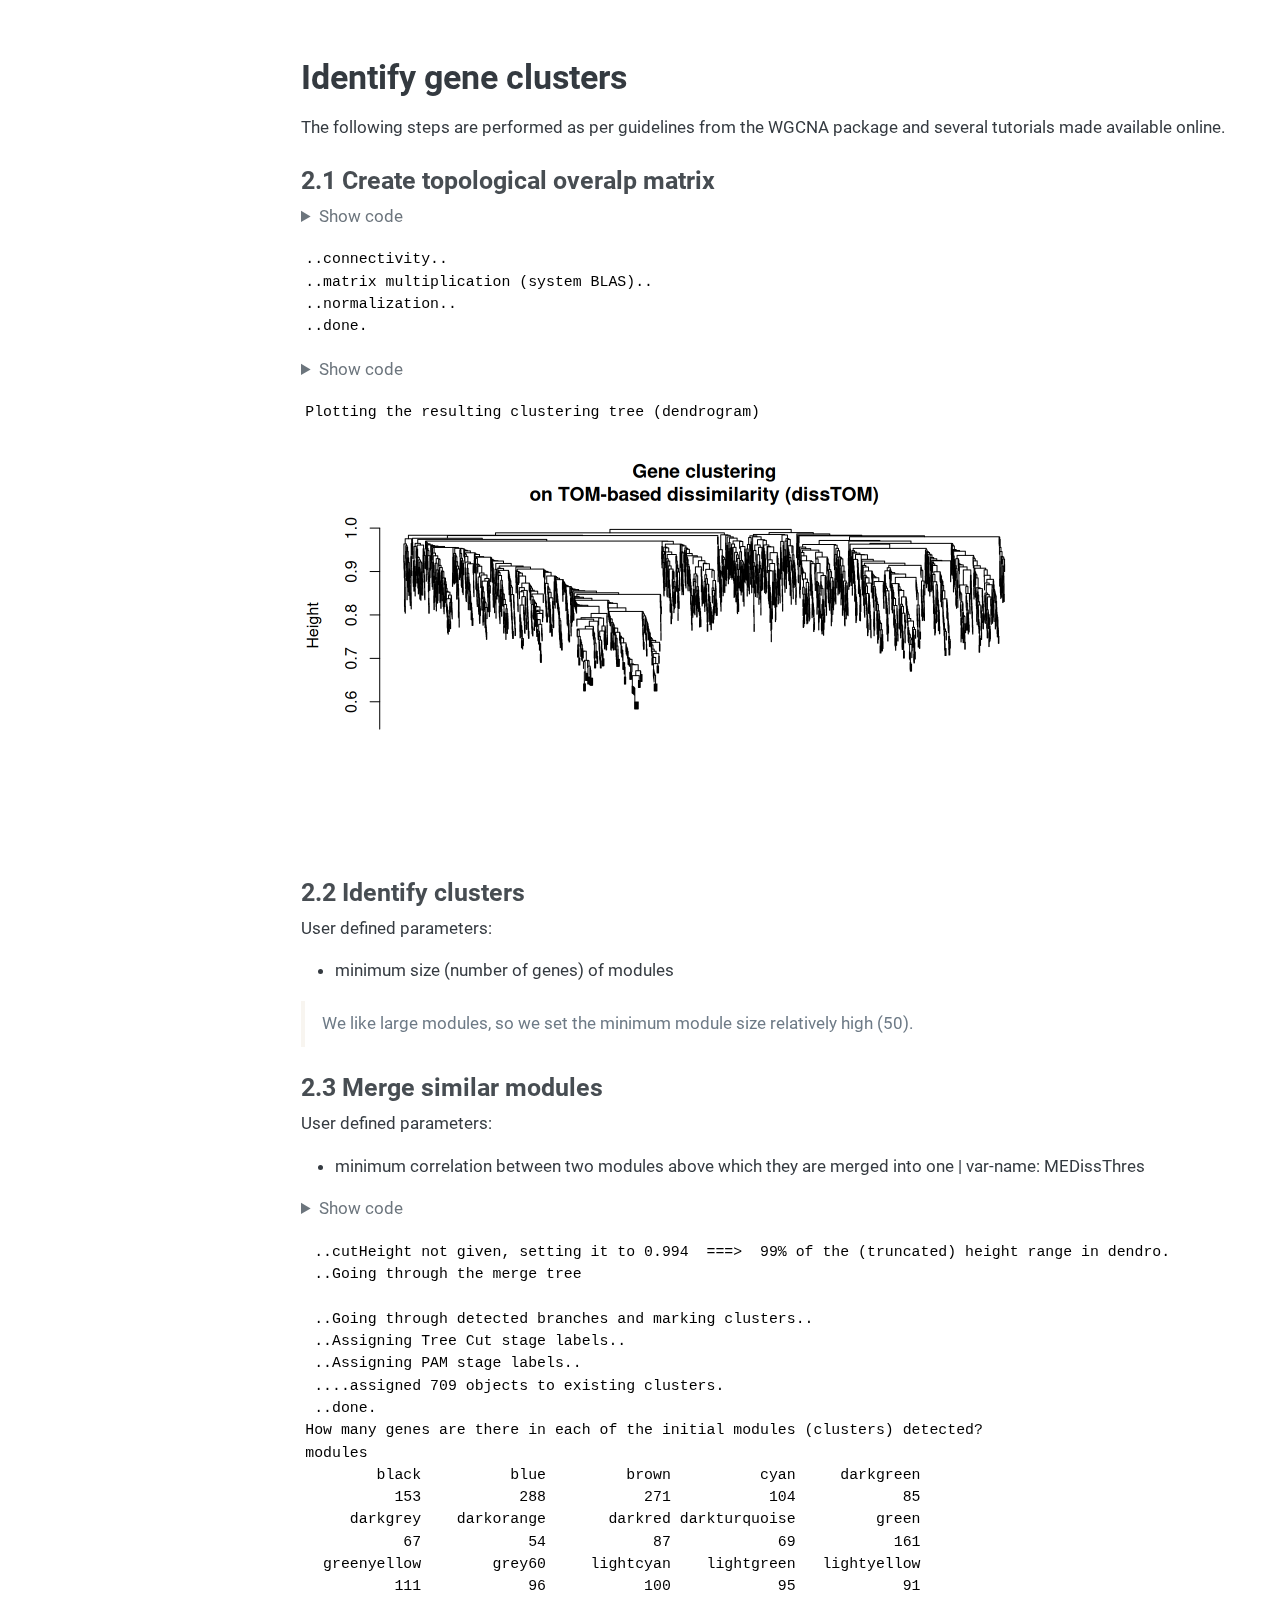
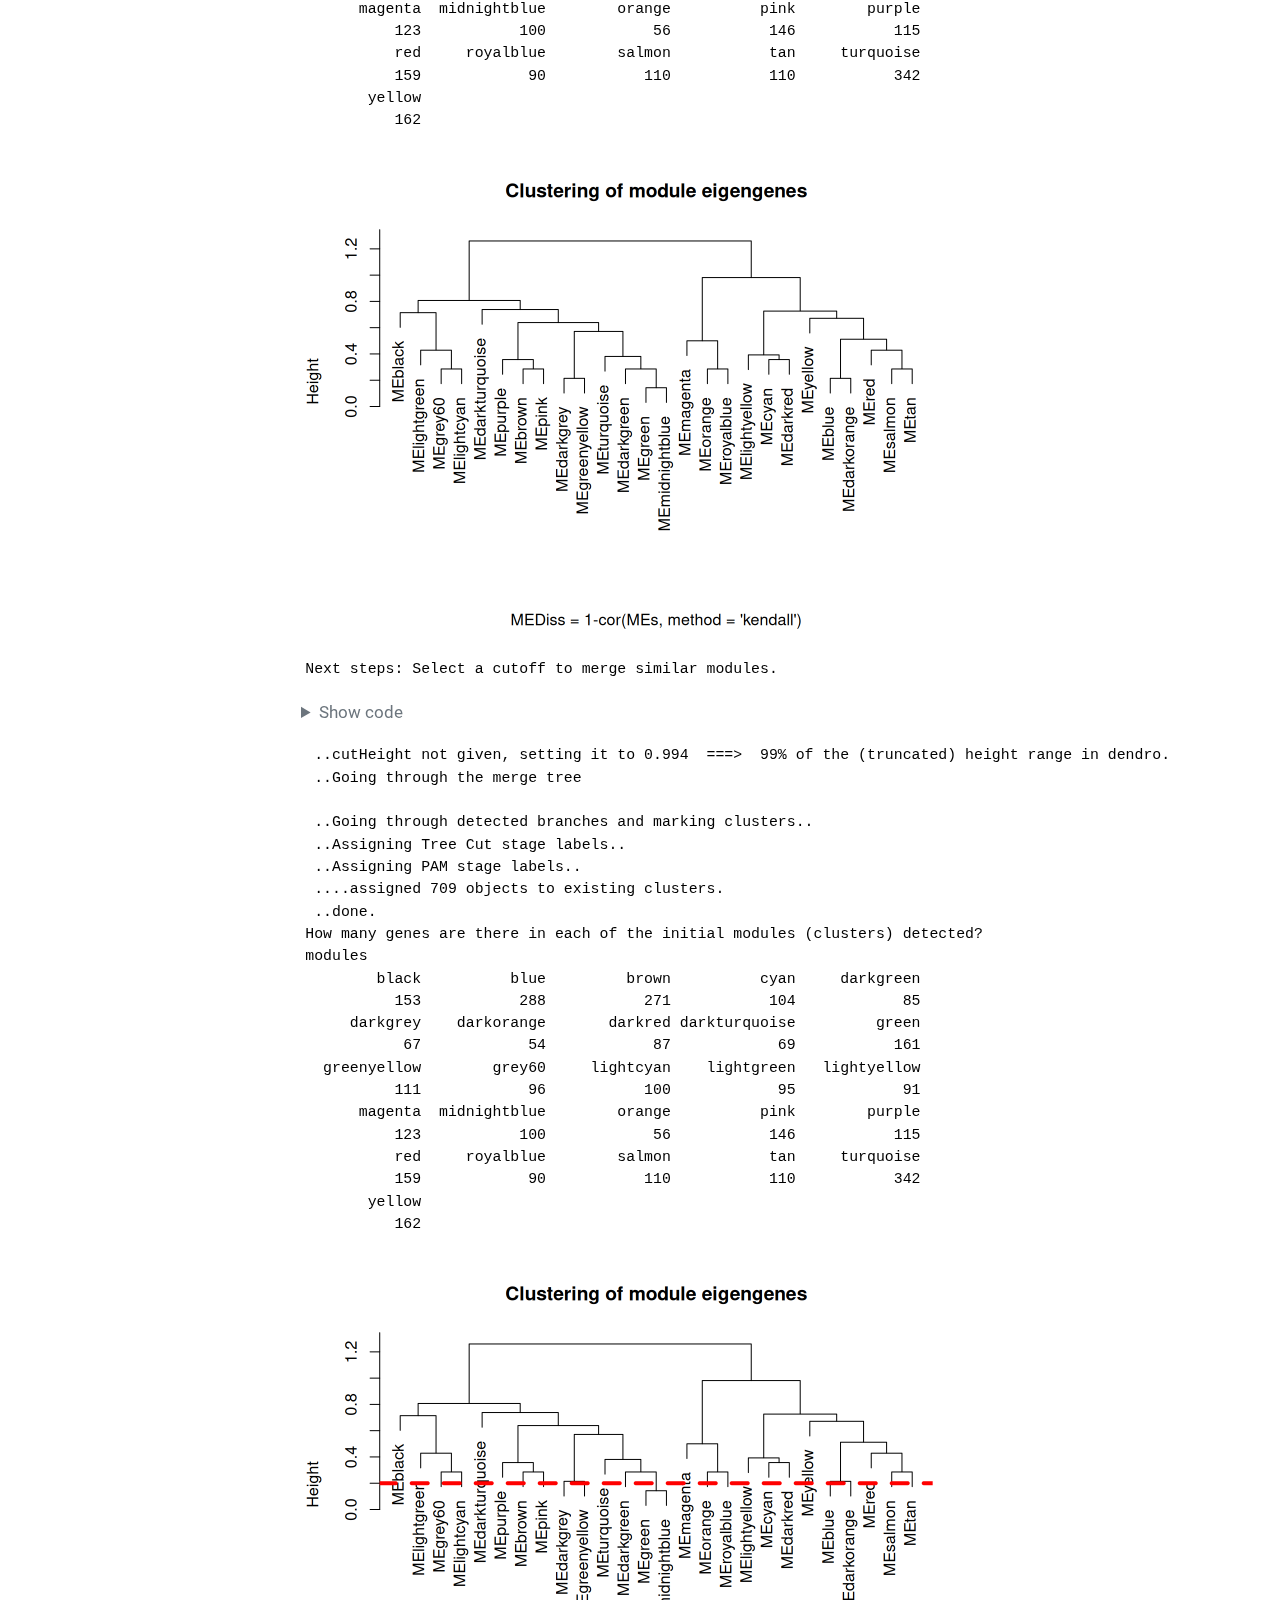
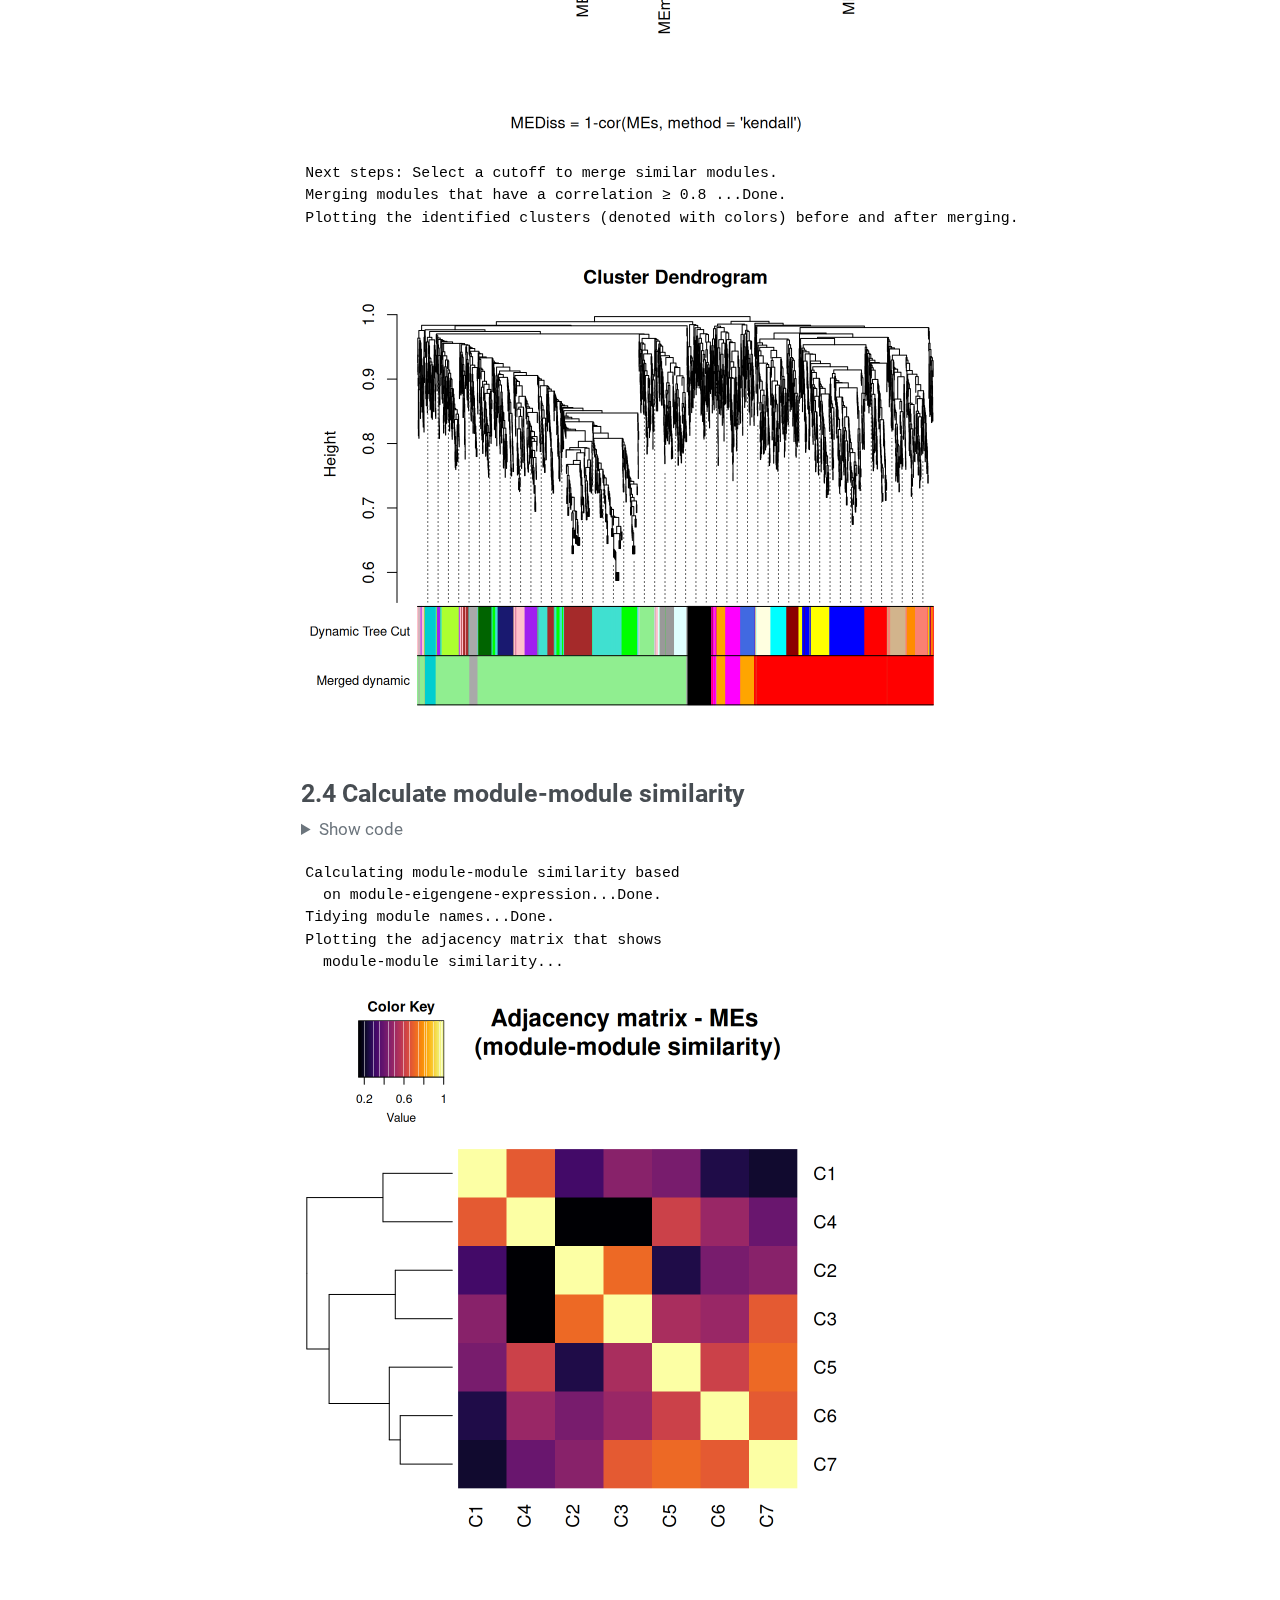
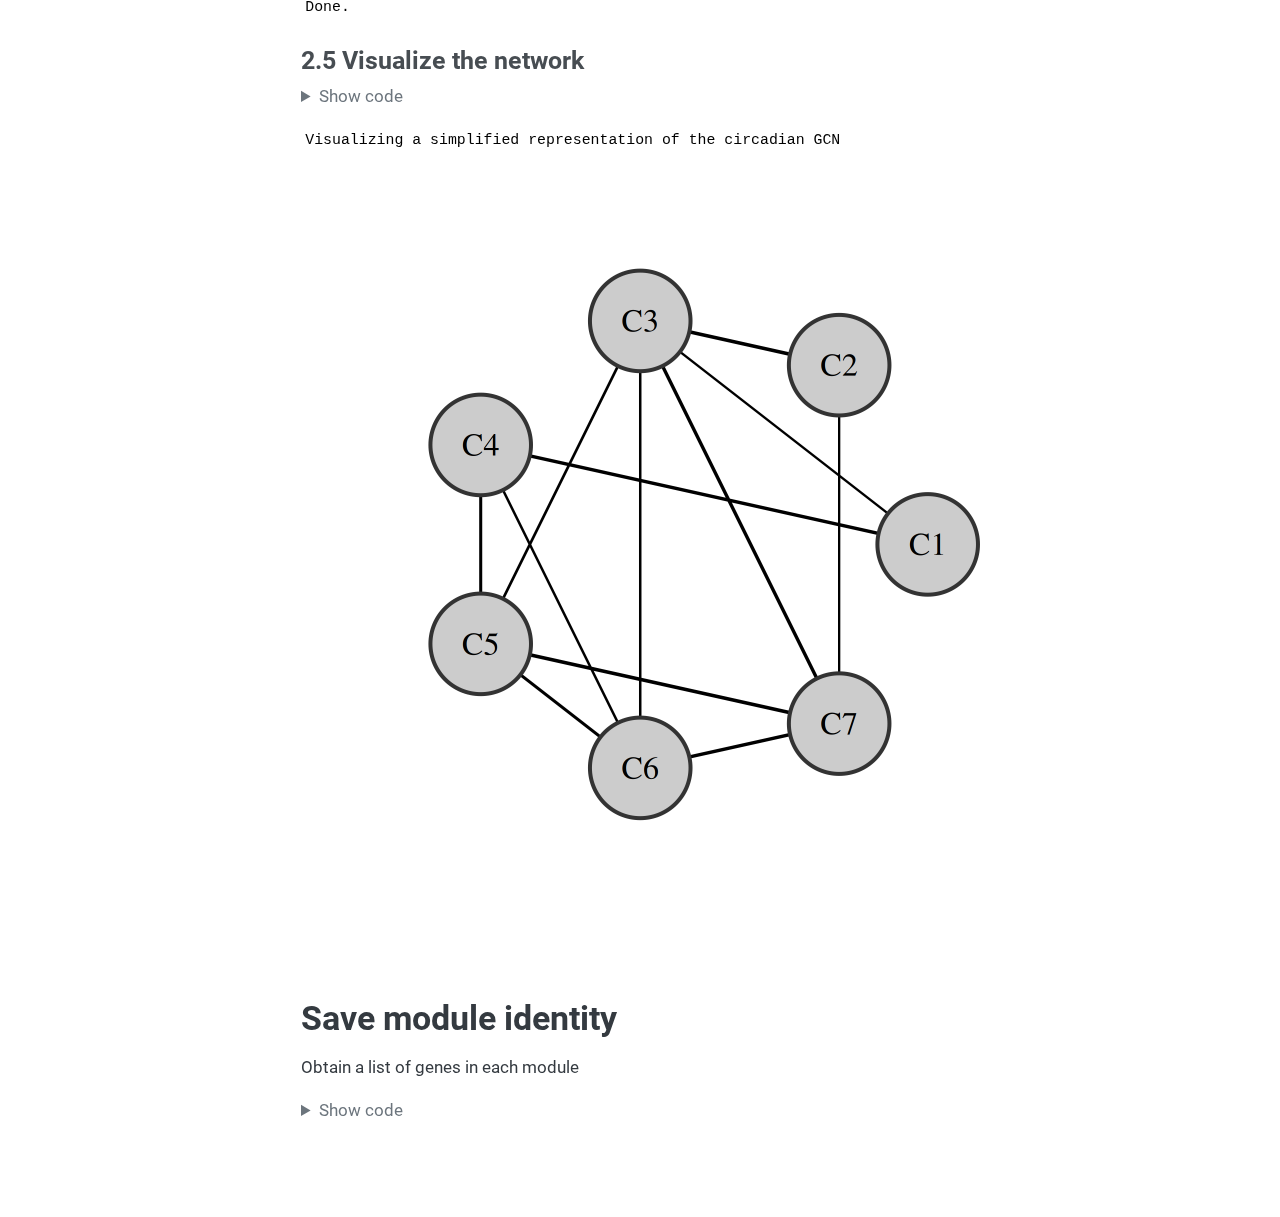
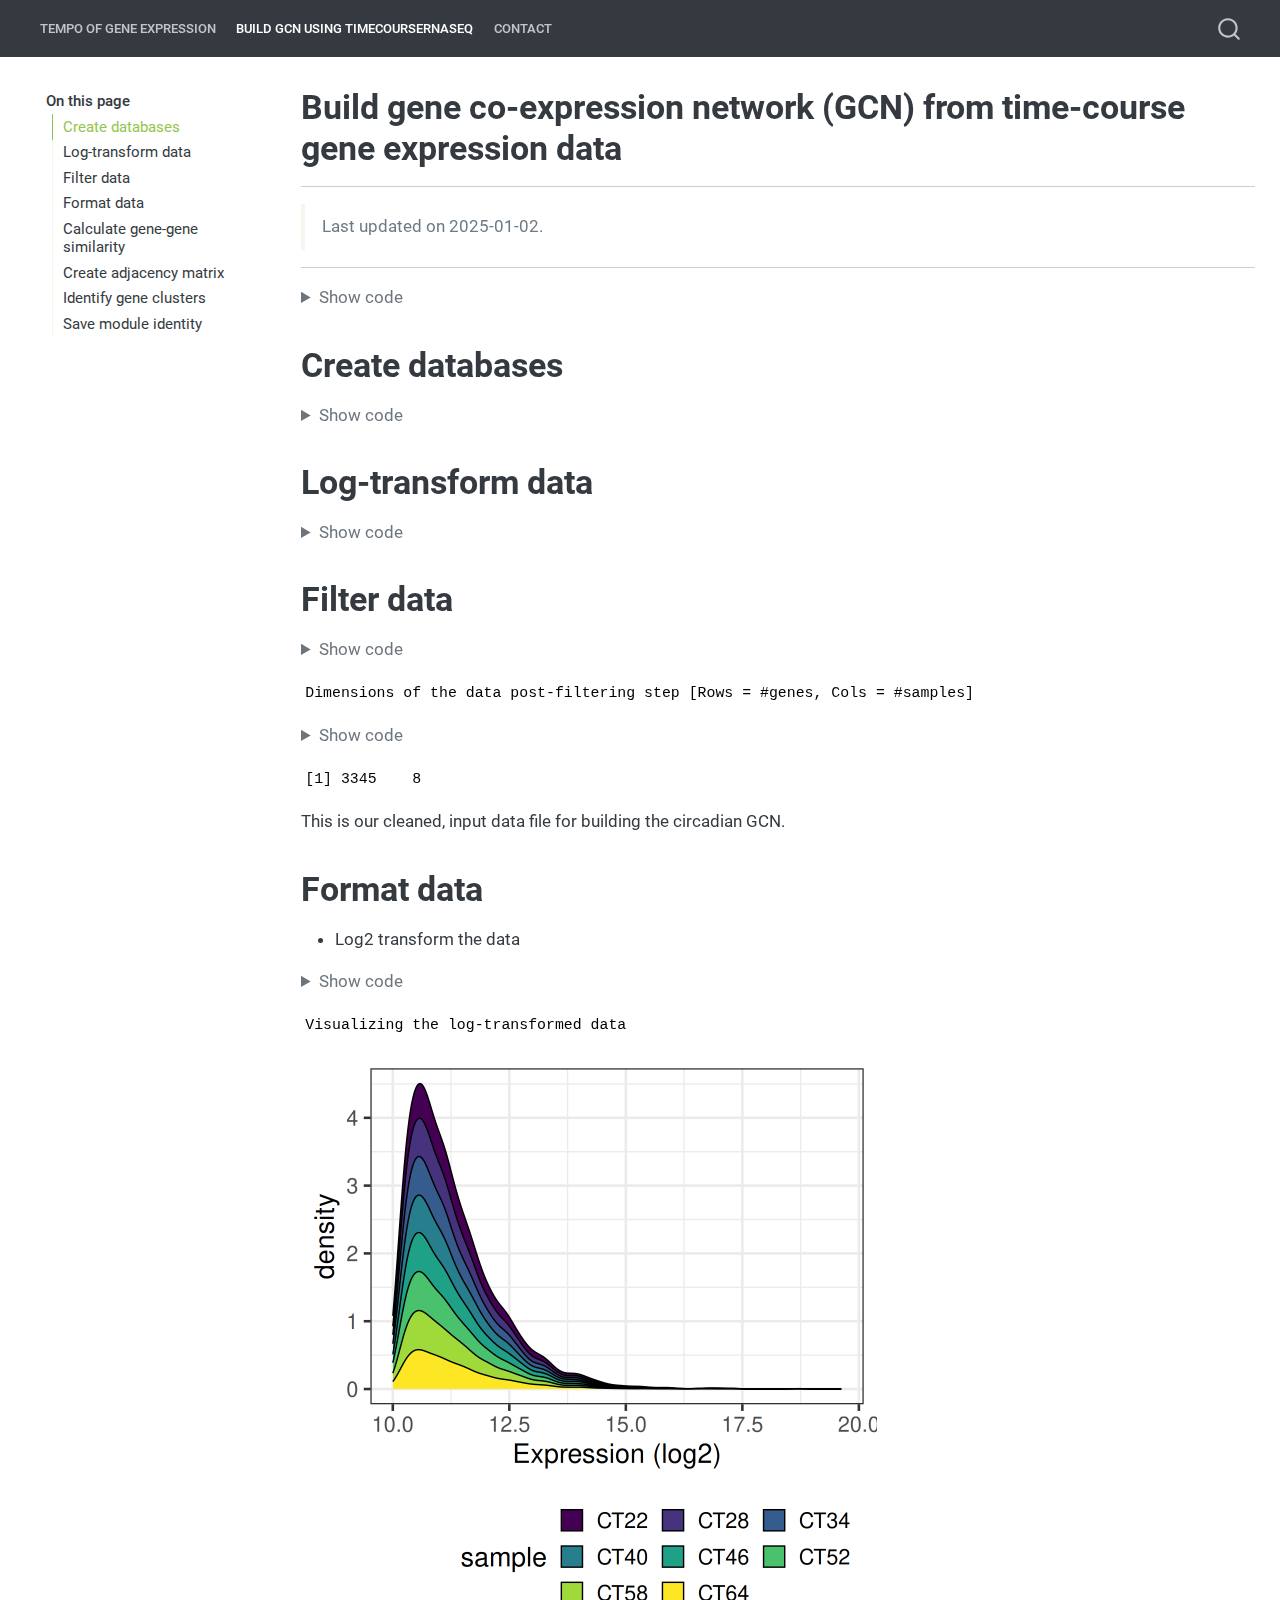
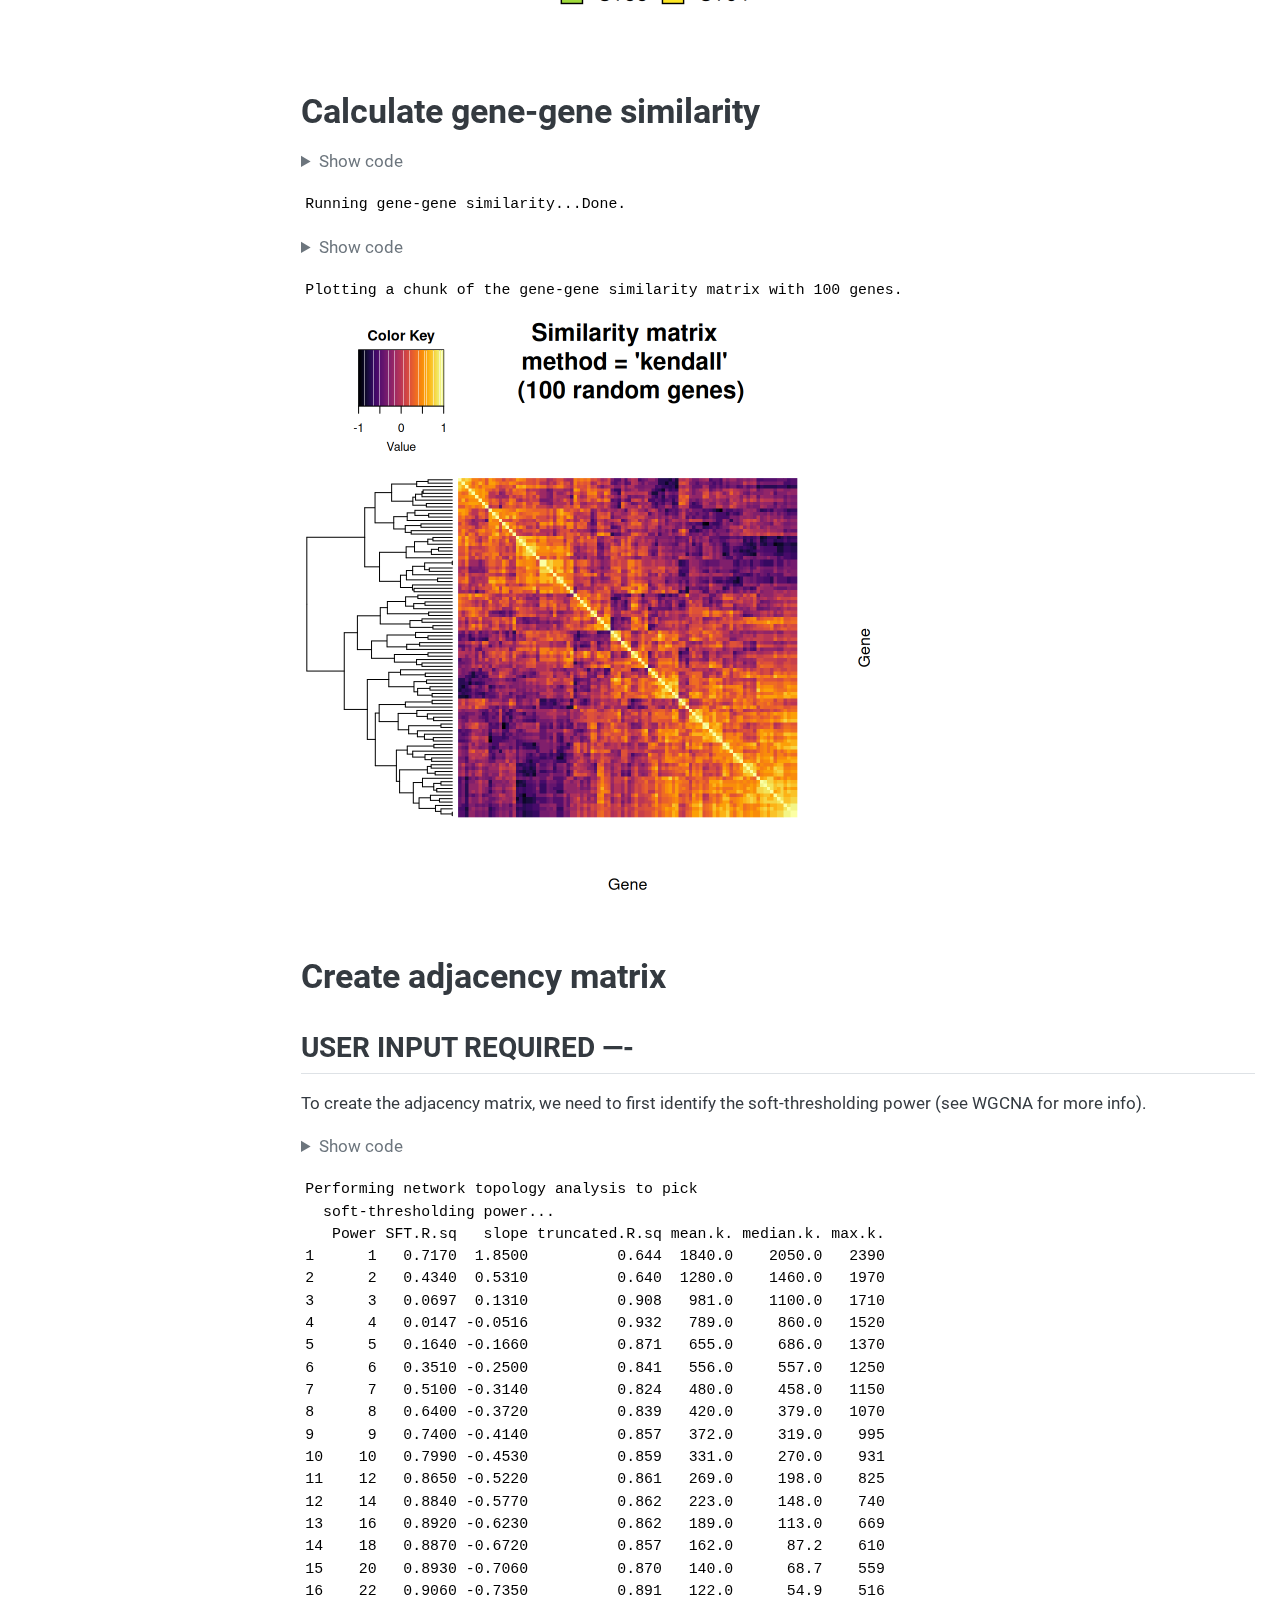
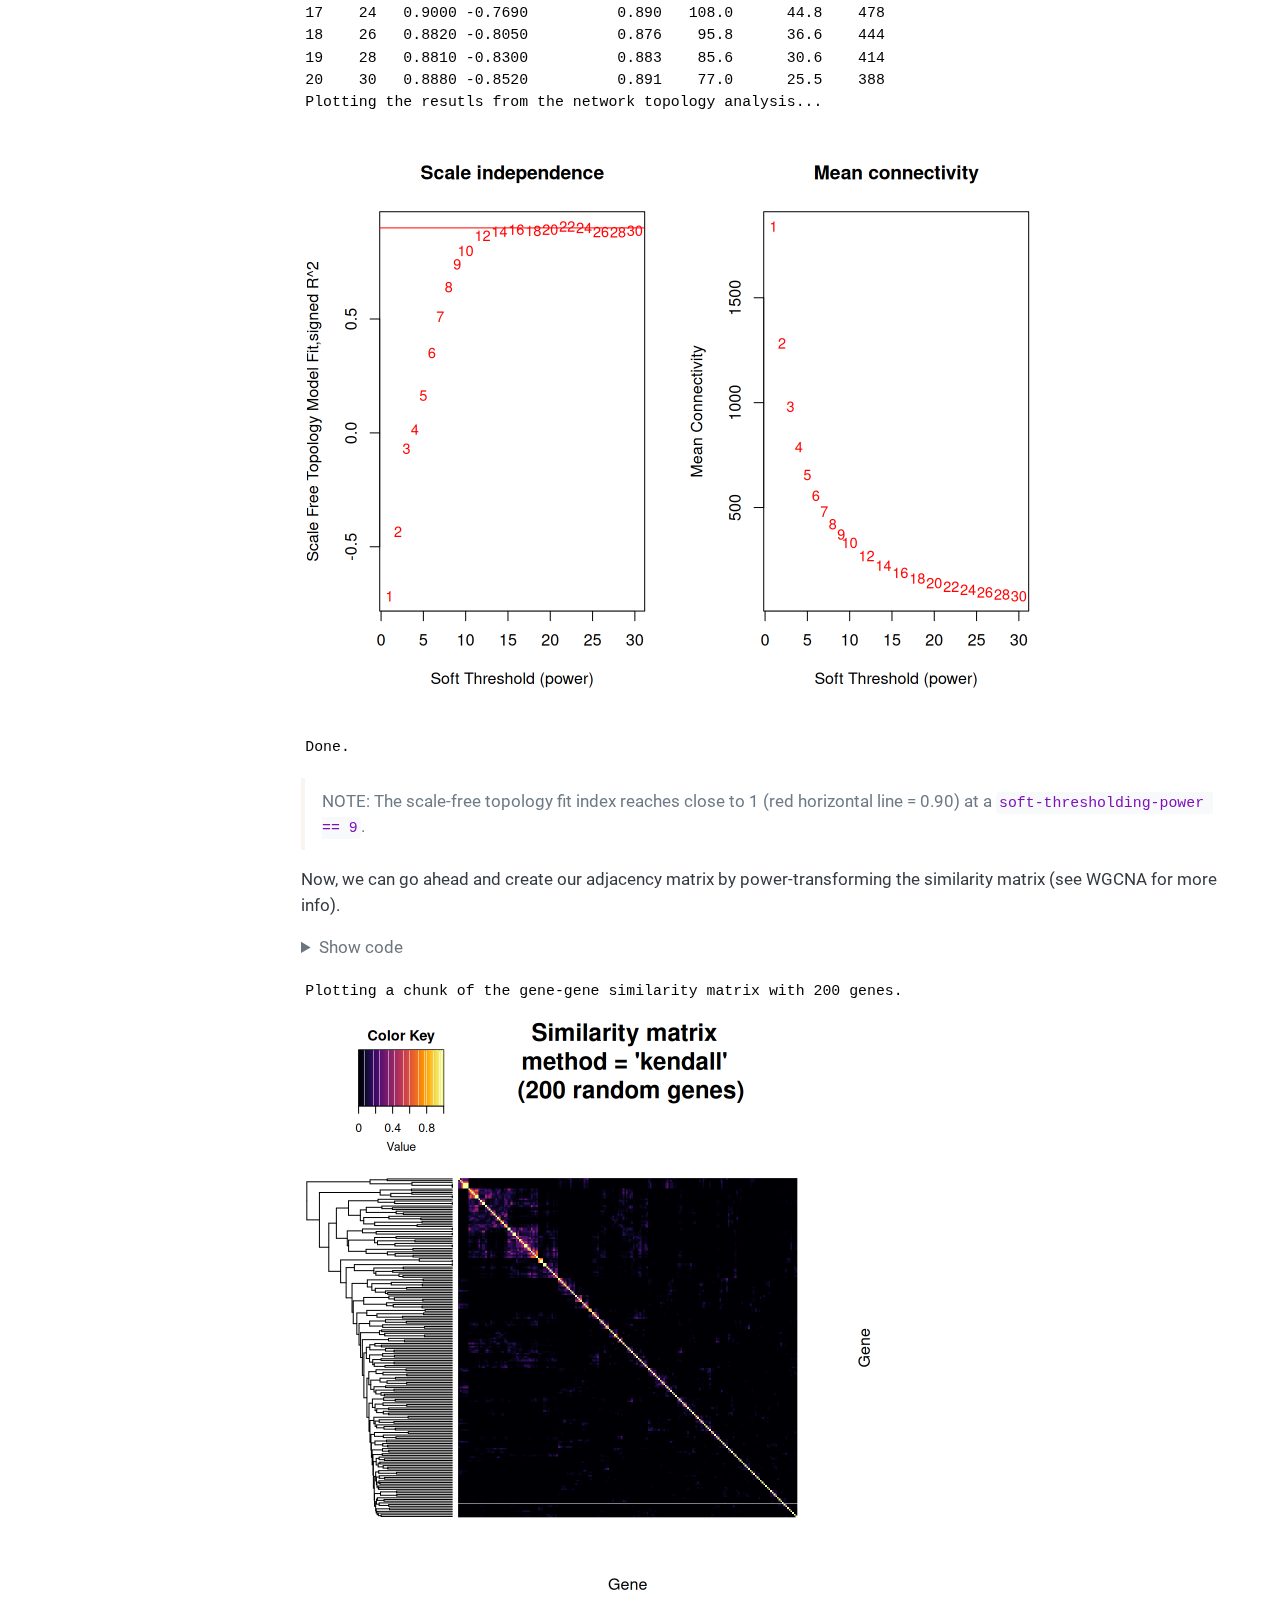
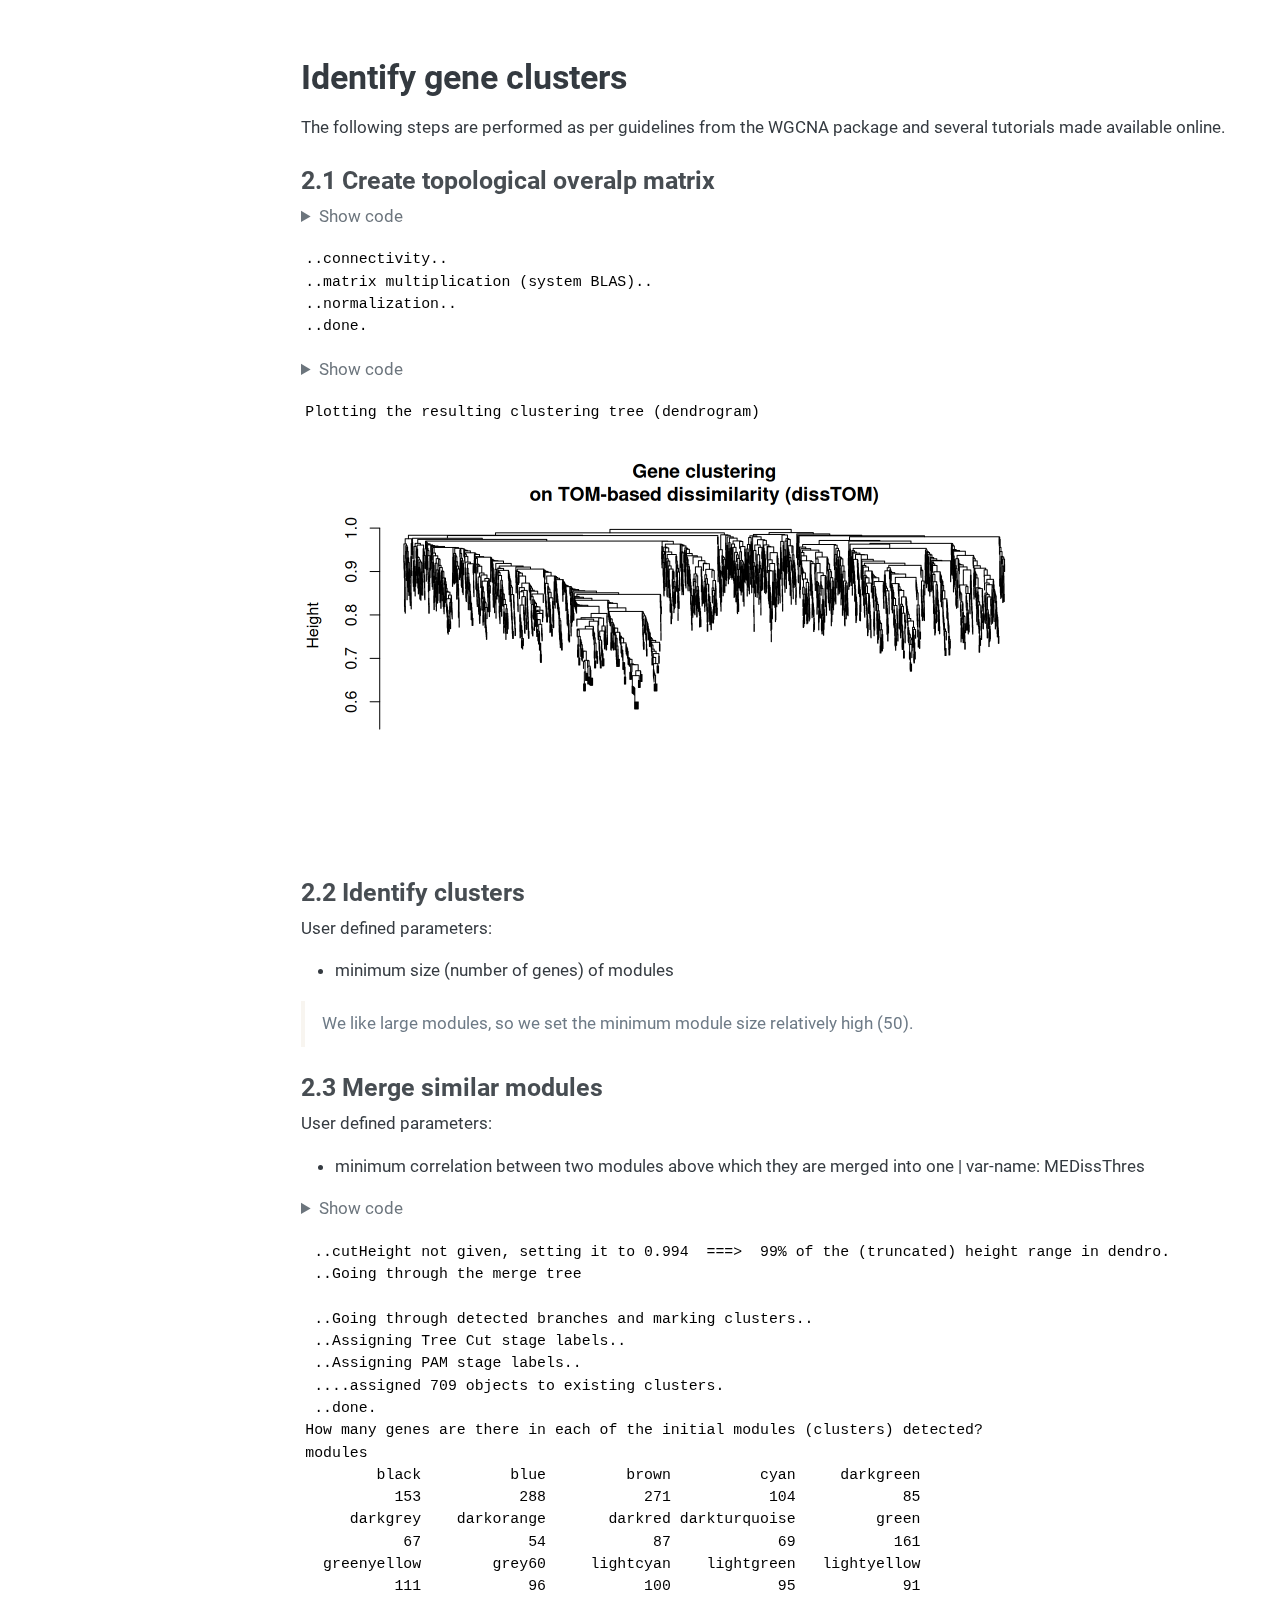
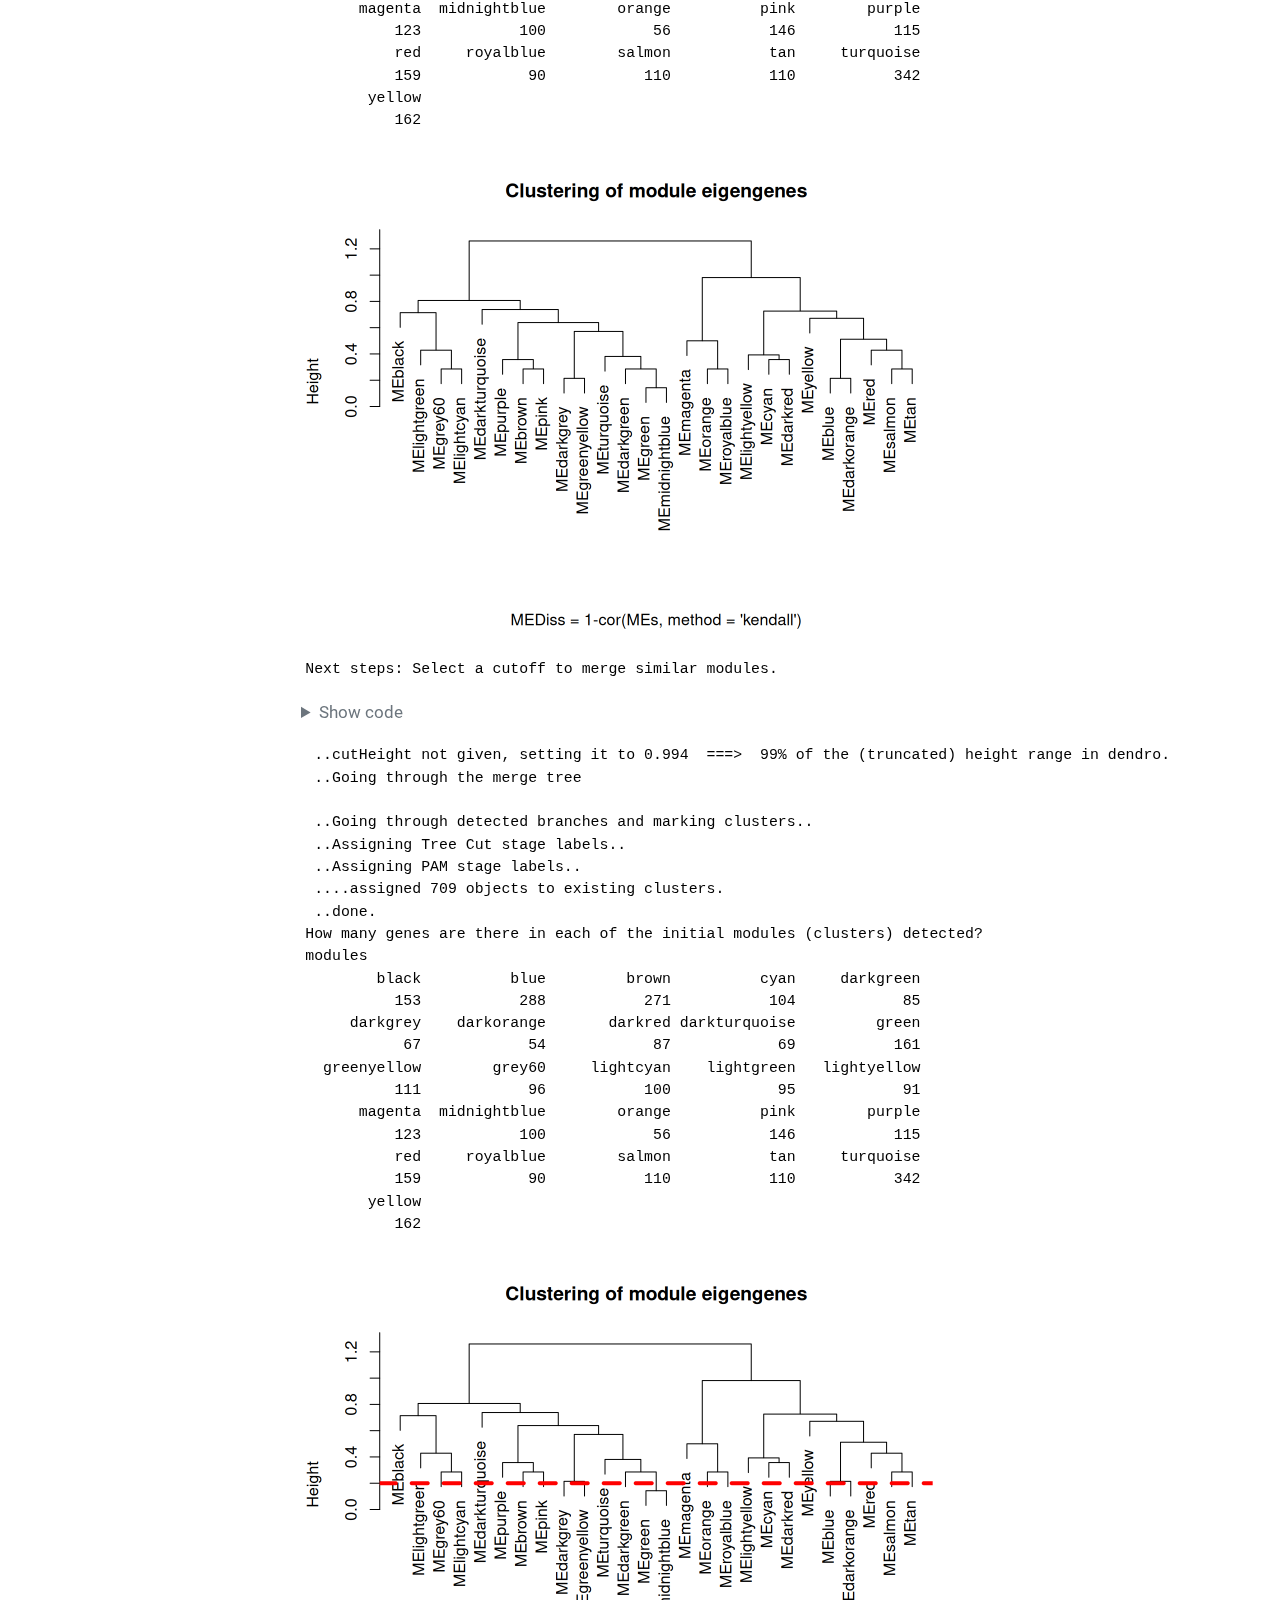
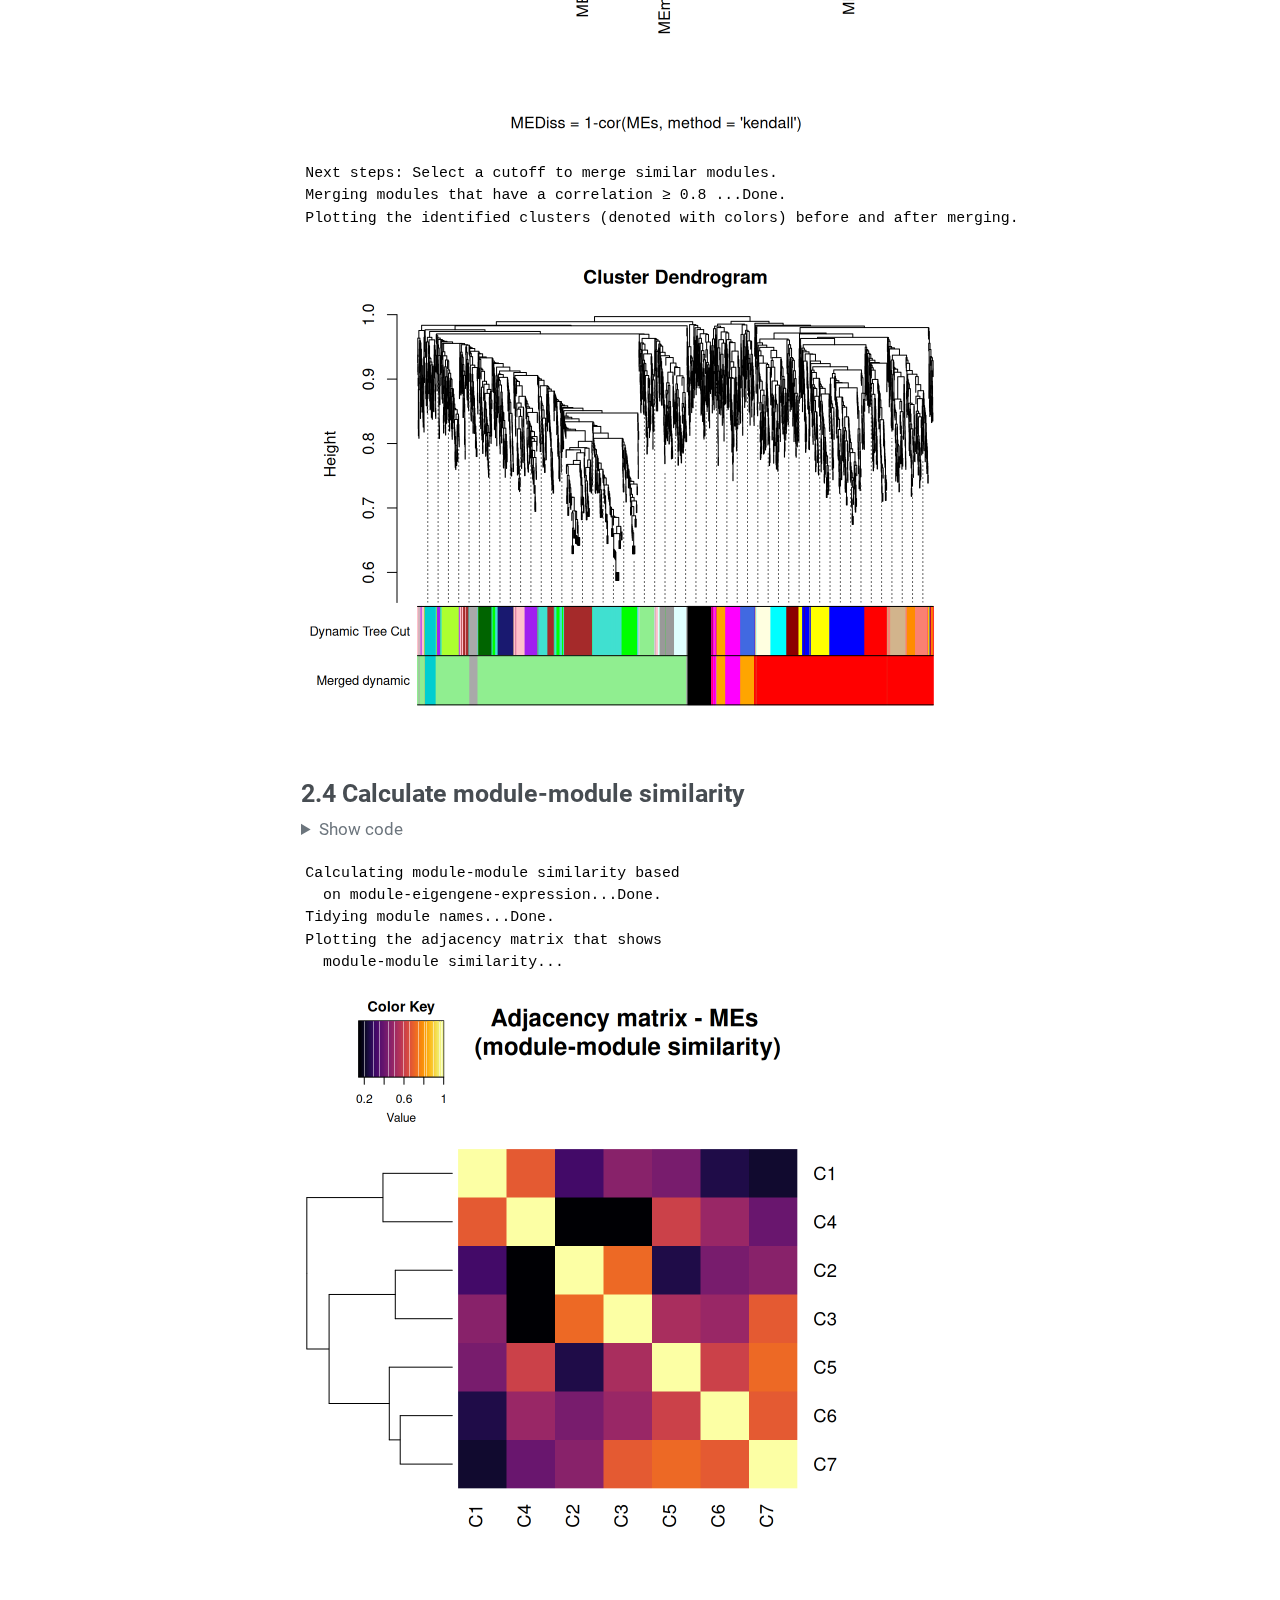
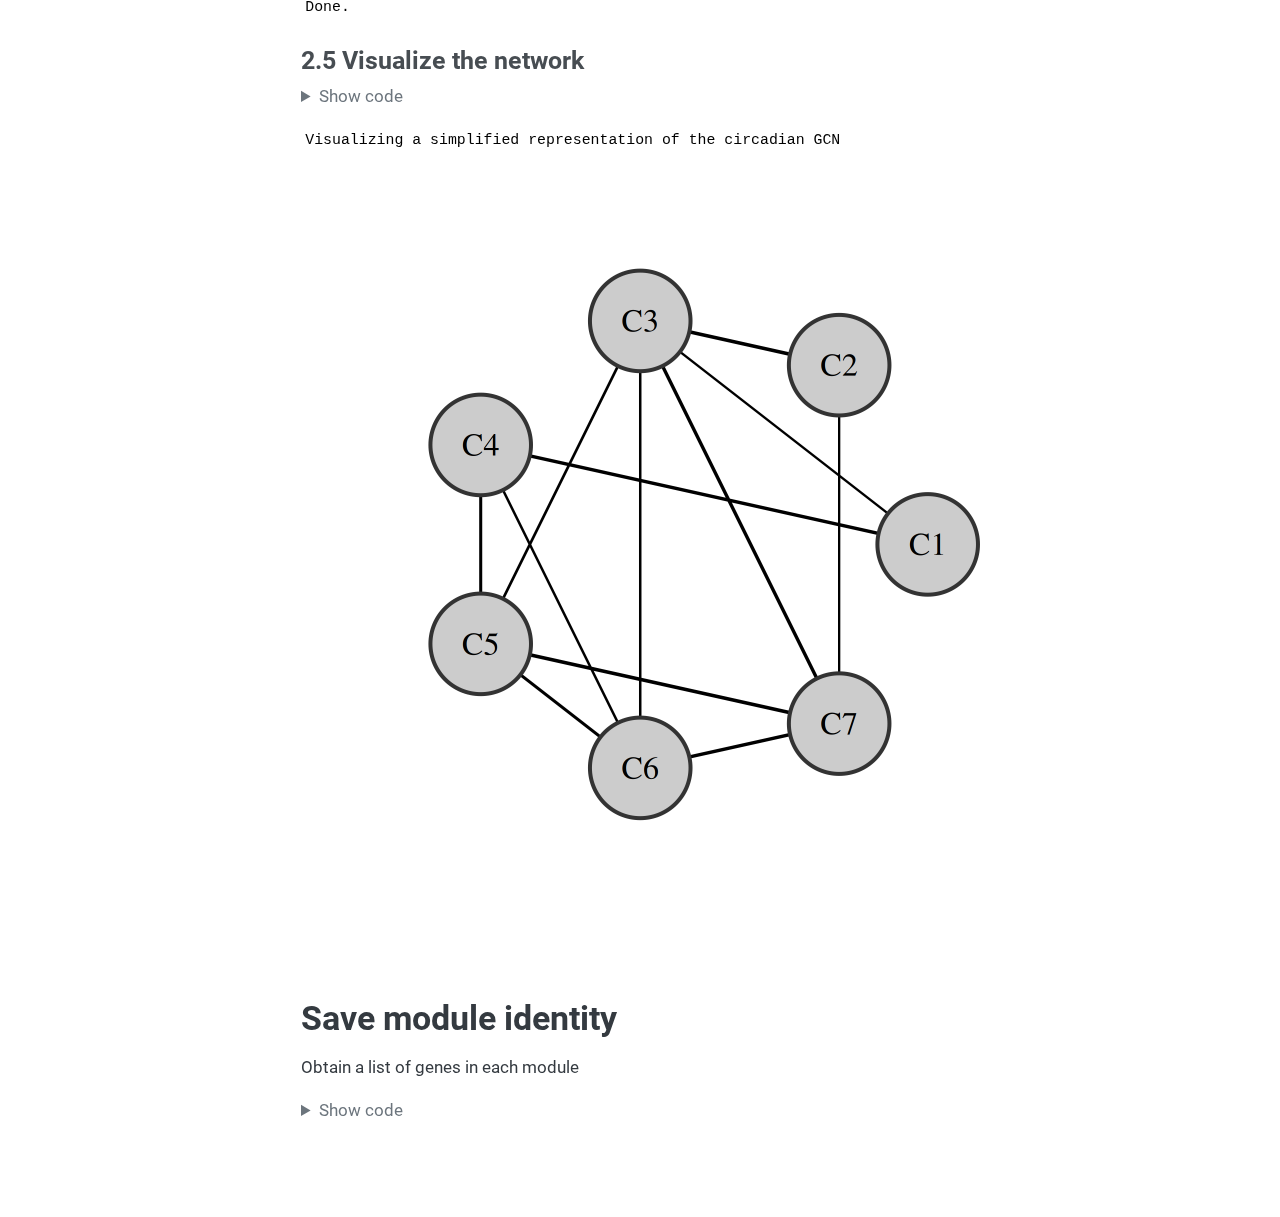
